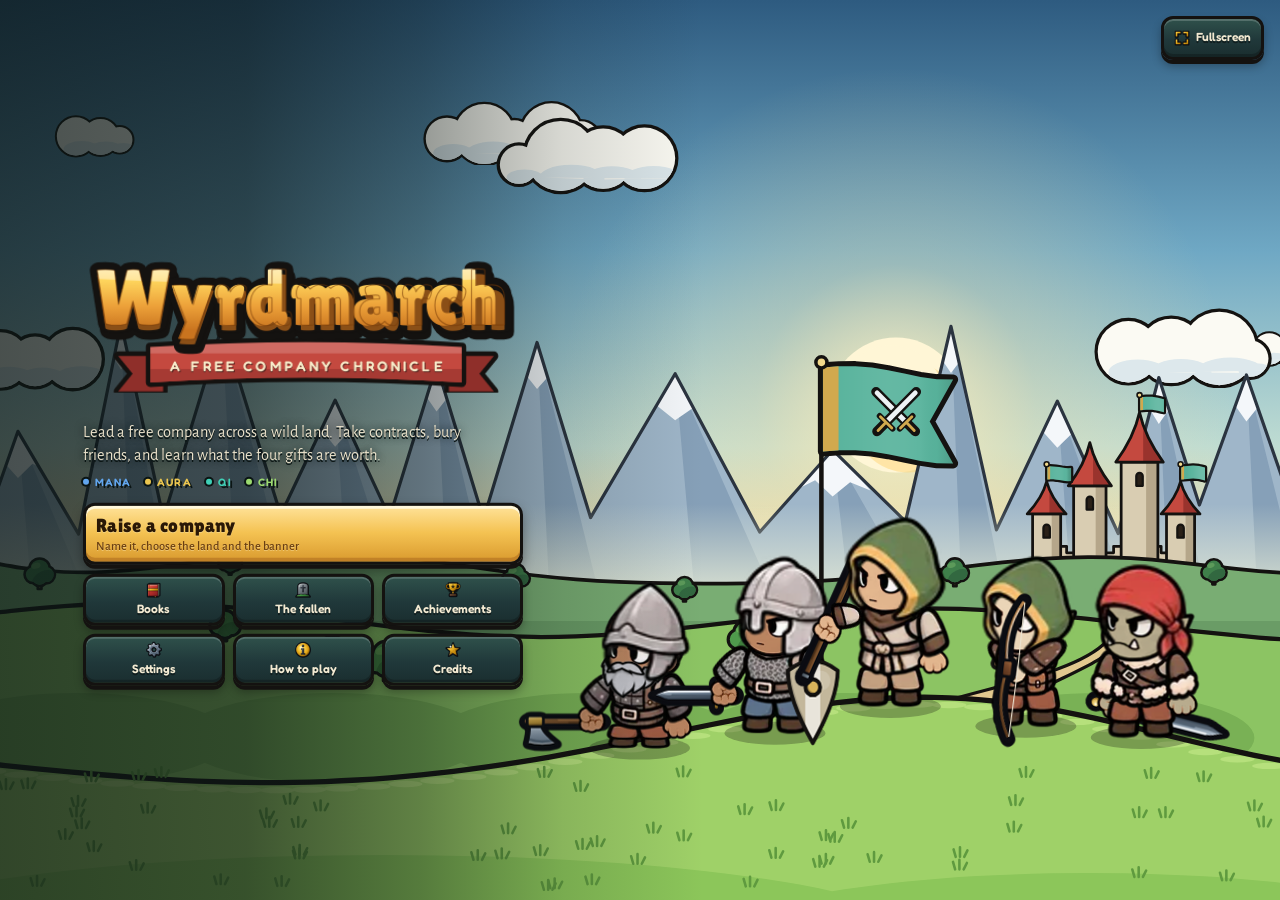
==== index.html @ c348606c "Facing: a unit that struck nobody squares up to the nearest foe at the end of its turn; difficulty r" ====
<!DOCTYPE html>
<html lang="en">
<head>
<meta charset="utf-8">
<meta name="viewport" content="width=device-width, initial-scale=1, minimum-scale=1, maximum-scale=1, viewport-fit=cover, user-scalable=no">
<title>Wyrdmarch</title>
<link rel="icon" type="image/png" sizes="16x16" href="[data-uri]">
<link rel="icon" type="image/png" sizes="32x32" href="[data-uri]">
<link rel="apple-touch-icon" type="image/png" sizes="180x180" href="[data-uri]">
<style>
@font-face{font-family:'Lilita One';font-style:normal;font-weight:100 900;font-display:swap;size-adjust:80%;src:url([data-uri]) format('woff2')}
@font-face{font-family:'Fredoka';font-style:normal;font-weight:100 900;font-display:swap;size-adjust:82%;src:url([data-uri]) format('woff2')}
@font-face{font-family:'Alegreya Sans';font-style:normal;font-weight:400;font-display:swap;src:url([data-uri]) format('woff2')}
@font-face{font-family:'Alegreya Sans';font-style:normal;font-weight:500;font-display:swap;src:url([data-uri]) format('woff2')}
@font-face{font-family:'Alegreya Sans';font-style:normal;font-weight:600 900;font-display:swap;src:url([data-uri]) format('woff2')}
:root{--pine:#101d1c;--panel:#182a28;--panel2:#20363330;--raise:#213a36;--line:#35554f;--vellum:#e9e0c9;--dim:#9fb0a4;--verd:#58b39c;--brass:#d1a94e;--madder:#c4493f;--mana:#62a6ee;--aura:#ecc64f;--qi:#3fd0b6;--chi:#9bd96f;--ink:#0b1514;--steel:#b8c2cc;--hair:#d1a94e66;--brass-d:#8a6a2a;--brass-l:#f3d98b;--pxfont:'Fredoka','Alegreya Sans',system-ui,sans-serif;--dispfont:'Lilita One','Fredoka','Alegreya Sans',system-ui,sans-serif;--sat:env(safe-area-inset-top,0px);--sar:env(safe-area-inset-right,0px);--sab:env(safe-area-inset-bottom,0px);--sal:env(safe-area-inset-left,0px);--railw:clamp(160px,23vw,236px);--wrw:80px;color-scheme:dark}*{box-sizing:border-box}html,body{font-synthesis:none;height:100%;margin:0;background:var(--pine);color:var(--vellum);font-family:'Alegreya Sans',system-ui,-apple-system,Segoe UI,sans-serif;font-size:16px;overflow:hidden;touch-action:none;-webkit-user-select:none;user-select:none;-webkit-tap-highlight-color:transparent;-webkit-touch-callout:none;-webkit-text-size-adjust:100%;text-size-adjust:100%}#app{position:fixed;inset:0;overflow:hidden}#cv{position:absolute;inset:0;width:100%;height:100%;display:block}#safeProbe{position:fixed;left:0;top:0;width:0;height:0;visibility:hidden;pointer-events:none;padding:var(--sat) var(--sar) var(--sab) var(--sal)}.hidden{display:none!important}.ic{width:20px;height:20px;flex:none;display:block}.pxi.s32{width:32px;height:32px}.pxi.s48{width:48px;height:48px}.pxi{display:inline-block;flex:none;width:16px;height:16px;vertical-align:middle;background:center/100% 100% no-repeat;image-rendering:crisp-edges;image-rendering:pixelated;font-style:normal}h1,h2,h3,.pxh{font-family:var(--dispfont);font-weight:700;margin:0;letter-spacing:.01em}h1{font-size:3.4rem;line-height:1;color:var(--vellum)}h2{font-size:1.7rem;line-height:1.1}h3{font-size:1.2rem;color:var(--brass);margin-top:14px}.pxh{line-height:1.15;color:var(--vellum)}.pxn{font-family:var(--pxfont);font-weight:600;font-variant-numeric:tabular-nums lining-nums;font-feature-settings:"tnum" 1;letter-spacing:.02em}p{margin:6px 0;line-height:1.4}.dim{color:var(--dim)}.coin{color:var(--brass)}.bad{color:#ef8a78}.good{color:var(--chi)}button{font:inherit;font-family:var(--pxfont);font-weight:600;color:var(--vellum);cursor:pointer;touch-action:manipulation;border-radius:0;margin:0}button:not(.pxb){background:var(--raise);border:2px solid var(--ink);padding:8px 13px;min-height:44px;box-shadow:inset 2px 2px 0 #35554f,inset -2px -2px 0 #101d1c}@media (hover:hover){button:hover:not(:disabled){filter:brightness(1.12)}}button:not(.pxb):active:not(:disabled){transform:translateY(2px);box-shadow:inset 2px 2px 0 #101d1c,inset -2px -2px 0 #213a36}button:focus-visible,.pxb:focus-visible,.pick:focus-visible{outline:2px solid #fff4c8;outline-offset:2px}button:disabled{cursor:default}button:not(.pxb):disabled{background:var(--panel);color:#7d8f86;box-shadow:inset 0 0 0 2px #213a36}button.pri:not(.pxb){background-color:var(--verd);color:#07201b;box-shadow:inset 2px 2px 0 #9fe0cd,inset -2px -2px 0 #2c6a5d}button.warn:not(.pxb){background-color:#5a1f1c;color:#ef8a78;box-shadow:inset 2px 2px 0 #c4493f,inset -2px -2px 0 #3a1412}button.sm:not(.pxb){min-height:34px;padding:4px 10px;font-size:.9rem}button.ghost:not(.pxb){background:#0b1514;color:var(--vellum);box-shadow:inset 0 0 0 2px #35554f}.pxf{border:6px double #b08a3a;background-color:var(--panel);background-clip:padding-box;border-image:var(--pxf) 18 fill/1 stretch;image-rendering:pixelated;color:var(--vellum)}.pxf.inset{border:4px solid #0b1514;background-color:var(--pine);border-image:var(--pxf-inset) 12 fill/1 stretch}.pxf.gold{border:8px double var(--brass);background-color:var(--raise);border-image:var(--pxf-gold) 24 fill/1 stretch}.pxtip{display:inline-block;border:6px solid #0b1514;outline:0;background-color:#0b1514;background-clip:padding-box;border-image:var(--pxtip) 18 fill/1 stretch;image-rendering:pixelated;padding:1px 5px;max-width:260px;font-size:.86rem;line-height:1.25;color:var(--vellum);box-shadow:4px 4px 0 #00000080;pointer-events:none}.pxtag,.chip{display:inline-flex;align-items:center;gap:4px;border:4px solid #35554f;background-color:var(--pine);background-clip:padding-box;border-image:var(--pxtag) 12 fill/1 stretch;image-rendering:pixelated;padding:0 4px;margin:2px 3px 0 0;font-family:var(--pxfont);font-size:.8rem;font-weight:600;line-height:1.15;color:var(--vellum);white-space:nowrap;vertical-align:middle}.pxtag.gold{border-color:var(--brass);background-color:#3a2c12;border-image-source:var(--pxtag-gold);color:#f3d98b}.pxtag.good{border-color:var(--verd);background-color:#182a28;border-image-source:var(--pxtag-good);color:#9fe0cd}.pxtag.bad{border-color:var(--madder);background-color:#5a1f1c;border-image-source:var(--pxtag-bad);color:#ffd9d0}.st{font-family:var(--pxfont);font-size:.72rem;font-weight:600;line-height:1;padding:2px 5px;border:2px solid var(--sc);color:var(--sc);background:#0b1514}.pxbar,.bar{position:relative;height:12px;margin:4px 0;background:#101d1c;border:2px solid #0b1514;box-shadow:inset 0 2px 0 #060d0c;overflow:hidden}.bar{height:8px}.pxbar>i,.bar>i{display:block;height:100%;background:var(--mc,var(--madder));box-shadow:inset 0 2px 0 #ffffff59,inset 0 -2px 0 #00000059}.pxbar::after,.bar::after{content:"";position:absolute;inset:0;pointer-events:none;background:var(--pxbar-seg) 0 0/8px 100% repeat-x;image-rendering:pixelated}.pxb,#sheetBody button,#titleBox button,#title .tcorner button,#rotate button,#wbar button{-webkit-appearance:none;appearance:none;display:inline-flex;align-items:center;justify-content:center;gap:6px;min-height:44px;padding:2px 10px;margin:0;font-family:var(--pxfont);font-weight:600;line-height:1.1;text-align:center;text-decoration:none;cursor:pointer;touch-action:manipulation;-webkit-user-select:none;user-select:none}.pxb,#pn button.pxb,#sheetBody button,#titleBox button,#title .tcorner button,#rotate button,#wbar button{border-style:solid;border-width:4px 4px 6px;border-color:#213a36;border-radius:0;background-color:#213a36;background-clip:padding-box;background-image:none;color:var(--vellum);box-shadow:none;text-shadow:none;transform:none;border-image:var(--pxb) 12 12 18 12 fill/1 stretch;image-rendering:pixelated}.pxb:active:not(:disabled),#pn button.pxb:active:not(:disabled),#sheetBody button:active:not(:disabled),#titleBox button:active:not(:disabled),#title .tcorner button:active:not(:disabled),#rotate button:active:not(:disabled),#wbar button:active:not(:disabled){border-width:6px 4px 4px;border-image-slice:18 12 12 12 fill;border-image-source:var(--pxb-down);transform:none;box-shadow:none}.pxb.pri,#pn button.pxb.pri,#sheetBody button.pri,#titleBox button.pri,#title .tcorner button.pri,#rotate button.pri,#wbar button.pri{background-color:#58b39c;color:#07201b;border-color:#58b39c;border-image-source:var(--pxb-pri)}.pxb.pri:active:not(:disabled),#pn button.pxb.pri:active:not(:disabled),#sheetBody button.pri:active:not(:disabled),#titleBox button.pri:active:not(:disabled),#title .tcorner button.pri:active:not(:disabled),#rotate button.pri:active:not(:disabled),#wbar button.pri:active:not(:disabled){border-image-source:var(--pxb-pri-down)}.pxb.warn,#pn button.pxb.warn,#sheetBody button.warn,#titleBox button.warn,#title .tcorner button.warn,#rotate button.warn,#wbar button.warn{background-color:#5a1f1c;color:#ef8a78;border-color:#5a1f1c;border-image-source:var(--pxb-warn)}.pxb.warn:active:not(:disabled),#pn button.pxb.warn:active:not(:disabled),#sheetBody button.warn:active:not(:disabled),#titleBox button.warn:active:not(:disabled),#title .tcorner button.warn:active:not(:disabled),#rotate button.warn:active:not(:disabled),#wbar button.warn:active:not(:disabled){border-image-source:var(--pxb-warn-down)}.pxb.on,#pn button.pxb.on,#sheetBody button.on,#titleBox button.on,#title .tcorner button.on,#rotate button.on,#wbar button.on{background-color:#d1a94e;color:#1b1608;border-color:#d1a94e;border-image-source:var(--pxb-on)}.pxb.on:active:not(:disabled),#pn button.pxb.on:active:not(:disabled),#sheetBody button.on:active:not(:disabled),#titleBox button.on:active:not(:disabled),#title .tcorner button.on:active:not(:disabled),#rotate button.on:active:not(:disabled),#wbar button.on:active:not(:disabled){border-image-source:var(--pxb-on-down)}.pxb:disabled,#pn button.pxb:disabled,#sheetBody button:disabled,#titleBox button:disabled,#title .tcorner button:disabled,#rotate button:disabled,#wbar button:disabled,.pxb[disabled],#pn button.pxb[disabled]{background-color:#182a28;border-color:#182a28;color:#7d8f86;cursor:default;opacity:1;filter:none;border-image-source:var(--pxb-dis)}.pxb.sm{min-height:34px;padding:0 8px;font-size:.88rem}.pxb.icon{width:44px;height:44px;min-height:0;padding:0;flex:none}.pxb.sm.icon{width:40px;height:40px}.pxb:disabled .pxi,.pxb[disabled] .pxi{opacity:.4}.rail{position:absolute;top:0;bottom:0;z-index:3;display:flex;flex-direction:column;background:var(--panel)}#wbar{right:0;border-left:2px solid var(--ink);box-shadow:inset 2px 0 0 var(--brass-d),inset 4px 0 0 #101d1c}#hud{position:absolute;z-index:3;top:0;left:0;right:calc(var(--wrw) + var(--sar));height:calc(38px + var(--sat));padding:var(--sat) 12px 4px calc(var(--sal) + 12px);display:flex;align-items:center;font-family:var(--pxfont);font-weight:600;font-size:1rem;font-variant-numeric:tabular-nums;background:var(--panel);border-bottom:2px solid var(--ink);box-shadow:inset 0 -2px 0 var(--brass-d),inset 0 -4px 0 #101d1c}#hud .stat{display:inline-flex;align-items:center;gap:6px;white-space:nowrap;padding:0 12px;border-left:2px solid #213a36;line-height:1;height:20px}#hud .stat:first-child{padding-left:0;border-left:none}#hud .stat.day{margin-left:auto;padding-right:0;border-left:none;color:var(--vellum)}#hud .stat.wx{margin-left:auto;padding:0 6px 0 0;gap:2px;border-left:none}#hud .stat.wx:empty{display:none}#hud .stat.wx:not(:empty)+.stat.day{margin-left:0}#hud .stat.wx:not(:empty)+.stat.day>.pxi{display:none}#hud .ic{width:18px;height:18px;color:var(--brass)}#wbar{width:calc(var(--wrw) + var(--sar));padding:calc(var(--sat) + 6px) calc(var(--sar) + 6px) calc(var(--sab) + 6px) 10px;gap:4px;justify-content:center}#wbar button{position:relative;flex:1 1 0;min-height:44px;max-height:68px;padding:0;flex-direction:column;gap:1px;font-size:.72rem;font-weight:500;letter-spacing:.01em}#wbar button .ic{width:22px;height:22px;color:var(--brass)}#wbar .pipdot{display:none;position:absolute;top:0;right:0;width:8px;height:8px;background:var(--madder);box-shadow:0 0 0 2px var(--ink)}#wbar button.has .pipdot{display:block}#wbar button.done .pipdot{background:var(--brass)}#wmap{position:absolute;z-index:3;left:calc(var(--sal) + 8px);bottom:calc(var(--sab) + 8px);width:140px;height:140px;border:6px double #b08a3a;background-color:#0b1514;background-clip:padding-box;border-image:var(--pxf) 18 fill/1 stretch;image-rendering:pixelated;box-shadow:4px 4px 0 #00000080}#mini{display:block;width:100%;height:100%;background:#0b1514;cursor:pointer;touch-action:none}@keyframes wy-pulse{0%,100%{opacity:.25}40%{opacity:1}}#bBot{position:absolute;left:0;right:0;height:0;pointer-events:none}#app.tall #wbar{justify-content:flex-end}#app.tall #hud{font-size:.9rem;padding-left:calc(var(--sal) + 10px);padding-right:8px}#app.tall #hud .stat{padding:0 8px;gap:4px}#app.tall #hud .stat:first-child{padding-left:0}#app.tall #hud .stat.day{padding-right:0}@media (max-height:400px){#wmap{width:112px;height:112px}#hud{height:calc(34px + var(--sat));font-size:.95rem}}@media (max-height:350px){#wbar button>span{display:none}}#sheet{position:absolute;inset:0;z-index:30;display:flex;align-items:center;justify-content:center;padding:calc(var(--sat) + 10px) calc(var(--sar) + 12px) calc(var(--sab) + 10px) calc(var(--sal) + 12px);background:#060d0cd9;touch-action:pan-y}#sheetBody{position:relative;width:100%;max-width:600px;max-height:100%;overflow-y:auto;overflow-x:hidden;overscroll-behavior:contain;-webkit-overflow-scrolling:touch;touch-action:pan-y;padding:10px 14px 12px;border:8px double var(--brass);background-color:var(--panel);background-clip:padding-box;border-image:var(--pxf-dlg) 24 fill/1 stretch;image-rendering:pixelated;box-shadow:6px 6px 0 #00000080;scrollbar-width:thin;scrollbar-color:var(--line) transparent}#sheetBody:focus{outline:0}#sheetBody::-webkit-scrollbar{width:6px}#sheetBody::-webkit-scrollbar-thumb{background:var(--line)}#sheetBody>h1:first-child,#sheetBody>h2:first-child,#sheetBody>.row.sp:first-child{padding-bottom:6px;margin-bottom:8px;border-bottom:2px solid #0b1514;box-shadow:0 2px 0 #213a36}#sheetBody>button:last-child,#sheetBody>.row:last-child{margin-top:12px}.row{display:flex;gap:8px;align-items:center;flex-wrap:wrap}.sp{justify-content:space-between}.card{position:relative;border:4px solid #0b1514;padding:6px 8px;margin:8px 0;background-color:var(--pine);background-clip:padding-box;border-image:var(--pxf-inset) 12 fill/1 stretch;image-rendering:pixelated}.card.lv::before{content:"";position:absolute;left:-4px;top:-2px;bottom:-2px;width:4px;background:var(--brass);box-shadow:inset -2px 0 0 var(--brass-d)}.tabs{display:flex;gap:2px;margin:12px 0 6px;border-bottom:2px solid var(--brass);box-shadow:0 2px 0 #0b1514}#sheetBody .tabs button,.tabs button,.tabs .pxb{border-style:solid;box-shadow:none;background-clip:padding-box;image-rendering:pixelated;flex:1;min-height:44px;padding:0 2px;font-size:.95rem;border-width:4px 4px 2px;border-color:#213a36;background-color:#213a36;color:var(--dim);border-image:var(--pxtab) 12 12 6 12 fill/1 stretch}#sheetBody .tabs button:active:not(:disabled),.tabs button:active:not(:disabled),.tabs .pxb:active:not(:disabled){transform:none;box-shadow:none;border-width:4px 4px 2px;border-image:var(--pxtab) 12 12 6 12 fill/1 stretch}#sheetBody .tabs button.on,.tabs button.on,.tabs .pxb.on{background-color:var(--brass);border-color:var(--brass);color:#1b1608;border-image-source:var(--pxtab-on)}.stats{display:grid;grid-template-columns:repeat(4,1fr);gap:4px;margin:8px 0;text-align:center}.stats div{background:#0b1514;border:2px solid #0b1514;box-shadow:inset 0 0 0 2px #213a36;padding:5px 2px 4px;font-size:.78rem;color:var(--dim)}.stats b{display:block;font-family:var(--pxfont);font-weight:600;font-size:1.15rem;line-height:1.1;color:var(--vellum)}.perk{display:flex;gap:8px;align-items:center;padding:6px 0;border-top:2px solid #213a36;font-size:.9rem}.perk .pn{flex:1}.perk.got{color:var(--vellum)}.perk.no{color:#7d8f86}.perk .pip{width:12px;height:12px;border:2px solid var(--line);background:#0b1514;flex:0 0 12px;margin:0 4px}.perk.got .pip{background:var(--brass);border-color:#fff4c8 var(--brass-d) var(--brass-d) #fff4c8}.pick{border-style:solid;border-width:4px 4px 6px;border-color:#213a36;padding:6px 8px;text-align:center;background-color:#213a36;background-clip:padding-box;border-image:var(--pxb) 12 12 18 12 fill/1 stretch;image-rendering:pixelated;cursor:pointer}.pick.on{background-color:var(--verd);border-color:var(--verd);color:#07201b;border-image-source:var(--pxb-pri)}.grid3{display:grid;grid-template-columns:repeat(3,1fr);gap:6px}@media (max-width:540px){.grid3{grid-template-columns:repeat(2,1fr)}#sheetBody{padding:8px 10px 10px}}.menu{display:grid;grid-template-columns:1fr 1fr;gap:6px;margin-top:10px}#sheetBody .menu .mi{display:flex;justify-content:flex-start;align-items:center;gap:10px;min-height:54px;padding:2px 8px;text-align:left}.menu .mi .ic{width:22px;height:22px;color:var(--brass)}.menu .mi.pri .ic{color:#07201b}.menu .mi.warn .ic{color:#ef8a78}.menu .mi b{display:block;line-height:1.15;font-weight:600}.menu .mi small{display:block;font-family:'Alegreya Sans',system-ui,sans-serif;font-size:.78rem;font-weight:500;line-height:1.2;color:var(--dim)}.menu .mi.pri small{color:#0c3a31}.menu .mi.warn small{color:#ef8a78}.menu .mi.pri,.menu .mi:last-child:nth-child(even){grid-column:1/-1}#toast{position:absolute;z-index:45;left:var(--tcx,50%);bottom:calc(var(--scb,0px) + 14px);transform:translate(-50%,6px);border:6px solid #0b1514;background-color:#0b1514;background-clip:padding-box;border-image:var(--pxtip) 18 fill/1 stretch;image-rendering:pixelated;padding:2px 10px;font-family:var(--pxfont);font-weight:600;font-size:.95rem;width:max-content;max-width:calc(var(--tcw,100vw) - 20px);text-align:center;opacity:0;transition:opacity .12s steps(3,end),transform .12s steps(3,end);pointer-events:none;box-shadow:4px 4px 0 #00000080}#toast.on{opacity:1;transform:translate(-50%,0)}#toast.top{bottom:auto;top:calc(var(--sat,0px) + 8px);left:50%}#title{position:absolute;inset:0;z-index:6;overflow:hidden;background:#0b1514}#titleArt{position:absolute;inset:0}#titleArt svg{display:block;width:100%;height:100%}#title::before{content:"";position:absolute;inset:0;z-index:1;pointer-events:none;background:#0b151480}#title::after{content:"";position:absolute;z-index:1;pointer-events:none;inset:calc(var(--sat) + 8px) calc(var(--sar) + 8px) calc(var(--sab) + 8px) calc(var(--sal) + 8px);border:2px solid var(--brass-d);box-shadow:inset 0 0 0 2px #0b1514,0 0 0 2px #0b1514}#titleBox{position:absolute;z-index:2;left:calc(var(--sal) + clamp(24px,6.500vw,104px));top:calc(50% + (var(--sat) - var(--sab))/2);transform:translateY(-50%);width:min(440px,calc(100% - var(--sal) - var(--sar) - 48px));animation:wy-title .32s steps(4,end) both}@keyframes wy-title{from{opacity:0;transform:translateY(calc(-50% + 8px))}to{opacity:1;transform:translateY(-50%)}}#titleBox .over{margin:0 0 4px;font-family:var(--pxfont);font-size:.78rem;font-weight:600;letter-spacing:.2em;text-transform:uppercase;color:var(--brass)}#titleBox h1{font-size:clamp(3.500rem,19vh,7rem);line-height:.92;color:#fff4c8;text-shadow:4px 4px 0 #0b1514,4px 0 0 #0b1514,0 4px 0 #0b1514,-2px 0 0 #0b1514,0 -2px 0 #0b1514;margin-left:-3px}#titleBox .rule{position:relative;height:2px;margin:14px 0 11px 5px;max-width:300px;background:var(--brass);box-shadow:0 2px 0 #0b1514}#titleBox .rule i{position:absolute;left:-5px;top:-3px;width:8px;height:8px;background:var(--brass-l);box-shadow:0 0 0 2px #0b1514}#titleBox .lede{margin:0;font-size:1.02rem;line-height:1.4;color:#e9e0c9;max-width:25em;text-shadow:2px 2px 0 #0b1514}#titleBox .gifts{display:flex;flex-wrap:wrap;gap:4px 14px;margin:9px 0 0;font-family:var(--pxfont);font-size:.82rem;font-weight:600;letter-spacing:.08em;text-transform:uppercase;text-shadow:2px 2px 0 #0b1514}#titleBox .gifts span{color:var(--gc);display:inline-flex;align-items:center;gap:6px}#titleBox .gifts span::before{content:"";width:6px;height:6px;background:var(--gc);box-shadow:0 0 0 2px #0b1514}#titleBox .tbtns{display:flex;gap:10px;margin-top:16px}#titleBox .big{flex:1 1 0;display:block;min-height:58px;padding:4px 12px;text-align:left}#titleBox .big b{display:block;font-family:var(--pxfont);font-size:1.3rem;font-weight:700;line-height:1.05;letter-spacing:.01em}#titleBox .big small{display:block;font-family:'Alegreya Sans',system-ui,sans-serif;font-size:.78rem;font-weight:500;line-height:1.2;color:var(--dim);white-space:nowrap}#titleBox .big.pri small{color:#0c3a31}#title .fsb{position:absolute;z-index:3;top:calc(var(--sat) + 16px);right:calc(var(--sar) + 16px);min-height:44px;gap:6px;padding:0 8px;font-size:.9rem}#title .fsb .ic{width:18px;height:18px;color:var(--brass)}@media (max-height:400px){#titleBox .lede{font-size:.95rem}#titleBox .tbtns{margin-top:12px}#titleBox .rule{margin:10px 0 8px 5px}}#app.tall #titleBox{left:50%;top:calc(var(--sat) + max(9%,72px));transform:translateX(-50%);width:min(440px,calc(100% - var(--sal) - var(--sar) - 44px));text-align:center;animation-name:wy-title-t}@keyframes wy-title-t{from{opacity:0;transform:translate(-50%,8px)}to{opacity:1;transform:translateX(-50%)}}#app.tall #titleBox h1{font-size:clamp(2.2rem,12.500vw,6rem);margin-left:0}#app.tall #titleBox .rule{margin-left:auto;margin-right:auto}#app.tall #titleBox .rule i{left:calc(50% - 4px)}#app.tall #titleBox .lede{margin:0 auto}#app.tall #titleBox .gifts{justify-content:center}#app.tall #titleBox .tbtns{flex-direction:column;margin-top:22px}#app.tall #titleBox .big{text-align:center}#rotate{position:absolute;inset:0;z-index:50;display:flex;flex-direction:column;align-items:center;justify-content:center;gap:6px;text-align:center;padding:calc(var(--sat) + 24px) calc(var(--sar) + 28px) calc(var(--sab) + 24px) calc(var(--sal) + 28px);background:var(--pine)}#rotate::after{content:"";position:absolute;pointer-events:none;inset:calc(var(--sat) + 10px) calc(var(--sar) + 10px) calc(var(--sab) + 10px) calc(var(--sal) + 10px);border:2px solid var(--brass-d);box-shadow:inset 0 0 0 2px #0b1514,0 0 0 2px #0b1514}#rotate .rotIc{display:block;width:120px;height:80px;margin-bottom:12px;border:2px solid var(--brass-d);background:var(--px-rotate) center/100% 100% no-repeat;image-rendering:pixelated;animation:wy-rot 1.4s steps(1,end) infinite}:root.px-ready #rotate .rotIc{border:0}@keyframes wy-rot{0%{transform:translateY(0)}50%{transform:translateY(-4px)}}#rotate h2{font-size:2rem}#rotate p{max-width:19em;color:var(--dim);margin:2px 0 18px}#rotate button{position:relative;z-index:1;min-height:44px;padding:0 12px;font-size:.95rem}#styleTest{position:absolute;inset:0;z-index:90;overflow:auto;touch-action:pan-y;-webkit-overflow-scrolling:touch;background:var(--panel);padding:calc(var(--sat) + 10px) calc(var(--sar) + 14px) calc(var(--sab) + 30px) calc(var(--sal) + 14px);-webkit-user-select:text;user-select:text}#styleTest .st-grid{display:flex;flex-wrap:wrap;gap:6px;margin:6px 0}#styleTest .st-ic{display:flex;align-items:flex-end;gap:6px;flex-wrap:wrap;width:124px;padding:6px;background:var(--pine);border:2px solid #0b1514}#styleTest .st-ic small{flex:1 0 100%;font-size:.72rem;color:var(--dim);line-height:1}#styleTest .st-fr{align-items:flex-start;gap:14px;margin:8px 0}#styleTest .st-col{display:flex;flex-direction:column;gap:6px;align-items:flex-start}#styleTest .st-col small,#styleTest .st-fr>small{color:var(--dim);font-size:.72rem}#styleTest .st-pal{display:flex;flex-wrap:wrap;gap:2px}#styleTest .st-sw{width:34px;height:34px;display:flex;align-items:flex-end;justify-content:flex-end;border:2px solid #0b1514}#styleTest .st-sw b{font:600 .7rem var(--pxfont);background:#0b1514;color:#e9e0c9;padding:0 2px}@media (prefers-reduced-motion: reduce){button,.pick,#toast,#sheetBody,#titleBox,.await .dots i,#rotate .rotIc{transition:none!important;animation:none!important}#toast{transform:translate(-50%,0)}}#hud .stat.co{gap:6px;padding-right:12px;max-width:clamp(40px,22vw,220px);color:#fff4c8;font-family:var(--pxfont);font-weight:600}#hud .stat.co:empty{display:none}#hud .stat.co b{min-width:0;overflow:hidden;text-overflow:ellipsis;white-space:nowrap;font-weight:600}#hud .stat.co .bnr{width:18px!important;height:24px!important;margin:-4px 0}#hud .stat.co+.stat{border-left:2px solid #213a36;padding-left:12px}@media (max-width:760px){#hud .stat.co b{display:none}#hud .stat.co{padding-right:8px}}.sr{position:absolute!important;width:1px;height:1px;overflow:hidden;clip:rect(0 0 0 0);white-space:nowrap}#hud button.hud-tap:not(.pxb){position:relative;min-height:0;height:30px;margin:0;padding:0 8px 0 12px;background:none;border:0;box-shadow:none;border-left:2px solid #213a36;color:inherit;font:inherit;font-weight:600;cursor:pointer;-webkit-tap-highlight-color:transparent}#hud button.hud-tap>span:not(.sr){border-bottom:2px dotted var(--brass-d);padding-bottom:1px;line-height:1}#hud button.hud-tap .hud-car{display:block;flex:none;width:6px;height:4px;margin-left:-1px;background:linear-gradient(var(--brass-d),var(--brass-d)) 0 0/6px 2px no-repeat,linear-gradient(var(--brass-d),var(--brass-d)) 2px 2px/2px 2px no-repeat}#hud button.hud-tap:hover>span:not(.sr),#hud button.hud-tap[aria-expanded="true"]>span:not(.sr){border-bottom-color:var(--brass-l);color:#fff4c8}#hud button.hud-tap:hover .hud-car,#hud button.hud-tap[aria-expanded="true"] .hud-car{background:linear-gradient(var(--brass-l),var(--brass-l)) 0 0/6px 2px no-repeat,linear-gradient(var(--brass-l),var(--brass-l)) 2px 2px/2px 2px no-repeat}#hud button.hud-tap[aria-expanded="true"]{background:#213a36;box-shadow:inset 0 -2px 0 var(--brass)}#hud button.hud-tap:active:not(:disabled){transform:translateY(1px);box-shadow:none}#hud button.hud-tap:focus-visible{outline:2px solid #fff4c8;outline-offset:-2px}#hud .stat.co+.hud-tap{padding-left:12px}#app.tall #hud button.hud-tap{padding:0 6px 0 8px;gap:4px}#costPop{position:absolute;z-index:6;display:flex;flex-direction:column;width:min(340px,calc(100vw - 12px - var(--sal) - var(--sar)));padding:6px 8px 8px;font-size:.92rem;line-height:1.2;box-shadow:4px 4px 0 #0b1514a6;overflow:hidden}#costPop[hidden]{display:none}#costPop .cp-hd{display:flex;align-items:flex-start;gap:6px;margin-bottom:5px}#costPop .cp-ti{flex:1 1 auto;min-width:0;display:flex;flex-direction:column}#costPop .cp-ti b{font-family:var(--pxfont);font-size:1.25rem;font-weight:600;color:var(--brass-l);line-height:1}#costPop .cp-ti small{color:var(--dim);font-size:.8rem}#costPop button.cp-x:not(.pxb){flex:none;width:32px;height:32px;min-height:32px;padding:0;display:flex;align-items:center;justify-content:center;margin:-2px -2px 0 0}#costPop .cp-main{display:flex;flex-direction:column;min-height:0;flex:1 1 auto}#costPop .cp-side{display:flex;flex-direction:column;flex:none}#costPop .cp-sum{display:grid;grid-template-columns:1fr 1fr;gap:5px;margin-bottom:6px}#costPop .cp-t{display:grid;grid-template-columns:auto 1fr;grid-template-rows:auto auto;column-gap:5px;row-gap:3px;align-items:center;padding:5px 6px;background:#101d1c;box-shadow:inset 0 0 0 2px #213a36}#costPop .cp-t.on{background:#213a36;box-shadow:inset 0 0 0 2px var(--brass)}#costPop .cp-t>span{display:flex;flex-direction:column;min-width:0}#costPop .cp-t b{font-family:var(--pxfont);font-weight:600;font-size:1.15rem;line-height:1;color:var(--vellum);font-variant-numeric:tabular-nums}#costPop .cp-t small{font-size:.74rem;color:var(--dim);line-height:1.1}#costPop .cp-t .cp-d{grid-column:1 / -1;padding-top:3px;border-top:2px solid #182a28}#costPop .cp-t .cp-d b{font-size:1rem;color:#9fe0cd}#costPop .cp-t.warn .cp-d b{color:#ef8a78}#costPop .cp-tb{display:flex;flex-direction:column;min-height:0;flex:1 1 auto;background:#101d1c;box-shadow:inset 0 0 0 2px #213a36;padding:2px}#costPop .cp-rows{overflow-y:auto;min-height:40px;overscroll-behavior:contain;scrollbar-width:thin;scrollbar-color:var(--line) transparent;touch-action:pan-y}#costPop .cp-r{display:grid;grid-template-columns:1fr 44px 36px;align-items:center;gap:4px;padding:3px 6px;border-bottom:2px solid #182a28}#costPop .cp-h{padding:2px 6px;color:var(--dim);font-size:.78rem;border-bottom:2px solid #213a36}#costPop .cp-h .cp-v{display:flex;justify-content:flex-end}#costPop .cp-n{display:flex;flex-direction:column;min-width:0}#costPop .cp-n b{font-weight:700;white-space:nowrap;overflow:hidden;text-overflow:ellipsis}#costPop .cp-n small{color:var(--dim);font-size:.76rem;white-space:nowrap;overflow:hidden;text-overflow:ellipsis}#costPop .cp-v{text-align:right;font-family:var(--pxfont);font-weight:600;font-size:1.05rem;font-variant-numeric:tabular-nums}#costPop .cp-v.c{color:var(--brass-l)}#costPop .cp-v.f{color:var(--vellum)}#costPop .cp-tot{border-bottom:0;border-top:2px solid #35554f;background:#182a28}#costPop .cp-w{display:flex;gap:6px;align-items:flex-start;margin:6px 0 0;padding:4px 6px;background:#2a1614;box-shadow:inset 3px 0 0 var(--madder);color:#ef8a78;font-size:.82rem}#costPop .cp-w .pxi{margin-top:1px}#costPop .cp-note{margin:5px 0 0;color:var(--dim);font-size:.76rem;line-height:1.25}@media (max-height:500px) and (min-width:600px){#costPop{width:min(540px,calc(100vw - var(--wrw) - var(--sal) - var(--sar) - 16px))}#costPop .cp-main{display:grid;grid-template-columns:minmax(170px,40%) minmax(0,1fr);gap:6px}#costPop .cp-sum{grid-template-columns:1fr;margin:0}#costPop .cp-side{gap:0;overflow-y:auto;min-height:0}#costPop .cp-side .cp-w{margin-top:5px}}@media (max-height:400px){#costPop{font-size:.86rem;padding:4px 6px 6px}#costPop .cp-r{padding:2px 6px}#costPop .cp-t{padding:4px 6px}#costPop .cp-nl{display:none}}#hud button.hud-tap[hidden]{display:none}#hud button.hud-tap.rn,#hud button.hud-tap.am{gap:4px}#hud .hud-tap.rn .rn-n,#hud .hud-tap.am .am-n{max-width:9ch;overflow:hidden;text-overflow:ellipsis;white-space:nowrap}#hud .hud-tap .rn-bar{display:block;width:26px;height:6px;border:2px solid #0b1514;background:#213a36;border-bottom:2px solid #0b1514!important;padding:0!important}#hud .hud-tap .rn-bar i,#costPop .rn-bar i{display:block;height:100%;background:var(--brass);box-shadow:inset 0 -1px 0 #8a6a2a}#hud .hud-tap.am .am-p{color:#9fe0cd;font-size:.86em;border-bottom:0!important}#hud .hud-tap.am.none .am-n{color:var(--dim)}#hud .hud-tap.rn.t5 .rn-n,#hud .hud-tap.rn.t6 .rn-n{color:#f3d98b}@media (max-width:1060px){#hud .hud-tap.am .am-n{display:none}}@media (max-width:760px){#hud .hud-tap.rn .rn-bar{width:18px}}@media (max-width:960px){#hud .hud-tap.rn .rn-n{display:none}}#app.tall #hud .hud-tap.rn .rn-n,#app.tall #hud .hud-tap.am .am-n{display:none}#costPop .rn-big{flex:none;line-height:0}#costPop .rn-pop{display:flex;flex-direction:column;gap:6px;overflow:auto;min-height:0}#costPop .rn-d{margin:0;color:var(--vellum);font-size:.86rem;font-style:italic}#costPop .rn-prog{display:flex;flex-direction:column;gap:3px}#costPop .rn-bar{display:block;height:10px;border:2px solid #0b1514;background:#213a36}#costPop .rn-prog small{color:var(--dim);font-size:.8rem}#costPop .rn-prog b{color:var(--brass-l)}#costPop .rn-sec{display:flex;align-items:center;gap:6px;color:var(--brass-l);font-size:.9rem}#costPop .rn-ul{margin:0;padding:0 0 0 18px;color:#9fe0cd;font-size:.84rem;line-height:1.3}#costPop .rn-now{font-size:.78rem;color:var(--dim);border-top:2px solid #182a28;padding-top:4px}#costPop .rn-act{display:flex;gap:6px;flex-wrap:wrap}#costPop .rn-act button{flex:1 1 0;min-width:0;display:flex;align-items:center;gap:4px;font-size:.8rem;min-height:34px}#costPop .rn-act button span{overflow:hidden;text-overflow:ellipsis;white-space:nowrap}@media (max-width:600px){#hud .hud-tap.rn .rn-bar{display:none}}#hud{min-width:0}#hud>*{flex-shrink:0}#hud.f1 .stat.co b,#hud.f1 .hud-tap.rn .rn-n,#hud.f1 .hud-tap.am .am-n{display:none}#hud.f1 .stat.co{padding-right:8px}#hud.f2 .hw{display:none}#hud.f3 .hud-tap .rn-bar,#hud.f3 .hud-tap.am .am-p{display:none}#hud.f3 .stat.wx .pxi+.pxi{display:none}#app #hud.f4{font-size:.86rem;padding-left:calc(var(--sal) + 6px);padding-right:6px}#app #hud.f4 .stat{padding:0 5px;gap:3px}#app #hud.f4 button.hud-tap:not(.pxb){padding:0 3px 0 5px;gap:3px}#app #hud.f4 .stat:first-child{padding-left:0}#hud.f5 .stat.co,#hud.f5 .stat.wx{display:none}#hud.f5 .stat.day{margin-left:auto}#hud.f5{overflow:hidden}@media (max-width:600px){#app #hud .stat{padding:0 6px}#app #hud button.hud-tap:not(.pxb){padding:0 4px 0 6px}#app #hud button.hud-tap.rn:not(.pxb){padding:0 4px}}
#sheetBody.brw{max-width:880px}.aar{margin:8px 0 6px}.aar-h{display:flex;align-items:baseline;flex-wrap:wrap;gap:2px 10px;margin:0 0 4px;font-family:var(--pxfont);font-weight:600;color:var(--brass-l)}.aar-h small{font-family:'Alegreya Sans',system-ui,sans-serif;font-weight:400;color:var(--dim);font-size:.86rem}.aar-g{display:grid;grid-template-columns:repeat(auto-fill,minmax(244px,1fr));gap:4px 6px}.aar-c{position:relative;display:flex;align-items:flex-start;gap:6px;min-width:0;padding:3px 6px 4px 3px;border:2px solid #0b1514;background:#101d1c;box-shadow:inset 2px 2px 0 #182a28}.aar-c .ptr{flex:none;box-shadow:0 0 0 2px #0b1514;margin:2px}.aar-c .pxi,.aar-c .pn-i{display:inline-block;flex:none;background-repeat:no-repeat;background-size:100% 100%;image-rendering:pixelated;vertical-align:-3px}.aar-b{flex:1 1 auto;min-width:0;display:flex;flex-direction:column;gap:1px;line-height:1.15}.aar-b .br-nm b{overflow:hidden;text-overflow:ellipsis;white-space:nowrap;max-width:100%}.aar-c.mvp{border-color:#8a6a2a;box-shadow:inset 2px 2px 0 #3a2c12,0 0 0 1px #d1a94e66}.br-nm em.mvp{background:#d1a94e;color:#1b1608}.aar-c.dead{background:#1c1211}.aar-c.dead .ptr{filter:grayscale(1) brightness(.6)}.aar-c.dead .br-nm b{color:#bfa9a2}.aar-c.down{background:#171615}.aar-st{display:flex;flex-wrap:wrap;gap:0 9px;font-size:.86rem;color:var(--dim);font-variant-numeric:tabular-nums}.aar-st>span{display:inline-flex;align-items:center;gap:3px;white-space:nowrap}.aar-st b{color:var(--vellum);font-family:var(--pxfont);font-weight:600;font-size:.95rem}.aar-st small{color:#c8d0d8;font-size:.8rem}.aar-st i.w{font-style:normal}.aar-st .tk{color:#ef8a78}.aar-st .tk.no{color:var(--dim)}.aar-lv{color:var(--dim);font-family:var(--pxfont);font-size:.8rem}.br-nm em.mvp{display:inline-flex;align-items:center;gap:2px}.br-nm em.mvp .pxi,.br-nm em.mvp .pn-i{width:12px;height:12px}.aar-xp{display:flex;flex-wrap:wrap;align-items:center;gap:1px 6px;min-width:0}.aar-xpn{display:inline-flex;align-items:center;gap:3px;flex:none;font-family:var(--pxfont);font-size:.9rem;white-space:nowrap}.aar-xpn b{color:var(--brass-l);font-weight:600}.aar-bon{font-style:normal;color:var(--chi);font-weight:600}.aar-xpn em{font-style:normal;margin-left:3px;padding:0 5px 1px;border:2px solid #0b1514;font-size:.7rem;line-height:1.3;letter-spacing:.03em;text-transform:uppercase;background:#9bd96f;color:#0b1514}.aar-bar{position:relative;flex:1 1 48px;min-width:48px;height:8px;border:2px solid #0b1514;background:#213a36;overflow:hidden}.aar-bar i{position:absolute;top:0;bottom:0;left:0;display:block}.aar-bar i.was{background:#8a6a2a;box-shadow:inset 0 -2px 0 #5a4418}.aar-bar i.now{background:var(--brass);box-shadow:inset 0 -2px 0 #8a6a2a;animation:aarFill .7s ease-out both}.aar-xp.up .aar-bar i.now{background:var(--chi);box-shadow:inset 0 -2px 0 #4d7a32}.aar-xp.none{color:#bfa9a2;font-size:.82rem}@keyframes aarFill{from{clip-path:inset(0 100% 0 0)}to{clip-path:inset(0 0 0 0)}}.aar-inj{display:flex;align-items:center;gap:0 4px;font-size:.84rem;white-space:nowrap;overflow:hidden;text-overflow:ellipsis}.aar-inj small{color:#ef8a78;font-size:.8rem}.aar-c .br-tier{font-size:.8em;max-width:100%;align-self:flex-start}.aar-c .br-bits{font-size:.8rem}@media (max-height:440px){.aar-g{grid-template-columns:repeat(auto-fill,minmax(178px,1fr));gap:3px 4px}.aar-c{padding:2px 4px 3px 2px;gap:4px}.aar-st{gap:0 7px;font-size:.8rem}.aar-st b{font-size:.88rem}.aar-xpn{font-size:.84rem}.aar-st i.w{display:none}.br-nm em.mvp .pxi,.br-nm em.mvp .pn-i{display:none}}@media (max-width:520px){.aar-g{grid-template-columns:minmax(0,1fr)}}@media (prefers-reduced-motion:reduce){.aar-bar i.now{animation:none}}
.ach-note{position:absolute;z-index:60;left:50%;top:calc(var(--sat,0px) + 10px);display:flex;align-items:center;gap:10px;max-width:min(92vw,440px);padding:8px 14px 8px 10px;background:#101d1c;border:2px solid #0b1514;box-shadow:inset 0 0 0 2px #d1a94e,0 0 0 2px #0b1514,4px 4px 0 #0b151499;color:var(--vellum,#e9e0c9);transform:translate(-50%,-140%);opacity:0;transition:transform .28s ease-out,opacity .28s;pointer-events:none;cursor:pointer}.ach-note.on{transform:translate(-50%,0);opacity:1;pointer-events:auto}.ach-note>.pxi,.ach-note>.pn-i{width:32px;height:32px;flex:none}.ach-note span{display:flex;flex-direction:column;min-width:0}.ach-note small{font:600 .72rem var(--pxfont);letter-spacing:.14em;text-transform:uppercase;color:#d1a94e;line-height:1}.ach-note b{font-family:var(--pxfont);font-size:1.2rem;line-height:1.05;color:#fff4c8}.ach-note i{font-style:normal;font-size:.8rem;line-height:1.2;color:var(--dim,#9aa)}.ach-note em{display:flex;align-items:center;gap:4px;font-style:normal;font-size:.82rem;font-weight:700;color:#9fe0cd;line-height:1.2}.ach-note em .pxi,.ach-note em .pn-i{width:16px;height:16px;flex:none}@media (prefers-reduced-motion:reduce){.ach-note{transition:none}}#sheetBody.ach{max-width:860px}.ach-hd{display:flex;align-items:center;gap:10px;margin:2px 0 6px;padding:8px 10px;background:#101d1c;box-shadow:inset 0 0 0 2px #35554f}.ach-hd>.pxi,.ach-hd>.pn-i{width:32px;height:32px;flex:none}.ach-hd>div{flex:1;min-width:0}.ach-hd b{font-family:var(--pxfont);font-size:1.25rem;color:#fff4c8}.ach-hd small{display:block;margin-top:3px;font-size:.8rem;color:var(--dim);line-height:1.25}.ach-h{margin:10px 0 4px;font:600 .85rem var(--pxfont);letter-spacing:.12em;text-transform:uppercase;color:var(--brass,#d1a94e)}.ach-g{display:grid;grid-template-columns:repeat(auto-fill,minmax(230px,1fr));gap:5px}.ach-c{display:flex;gap:8px;align-items:flex-start;padding:6px 8px;background:#0e1918;box-shadow:inset 0 0 0 2px #182a28;color:var(--dim)}.ach-c>.pxi,.ach-c>.pn-i{width:32px;height:32px;flex:none;filter:grayscale(1) brightness(.6);opacity:.75}.ach-c>div{flex:1;min-width:0}.ach-c b{display:block;font-family:var(--pxfont);font-size:1.02rem;line-height:1.05;color:#b9ad8f}.ach-c p{margin:2px 0 0;font-size:.78rem;line-height:1.25}.ach-c.on{background:#1a2a1f;box-shadow:inset 0 0 0 2px #d1a94e;color:var(--vellum,#e9e0c9)}.ach-c.on>.pxi,.ach-c.on>.pn-i{filter:none;opacity:1}.ach-c.on b{color:#fff4c8}.ach-pr{display:block;height:6px;margin:5px 0 1px;background:#0b1514;box-shadow:inset 0 0 0 1px #35554f}.ach-pr i{display:block;height:100%;background:#58b39c}.ach-pr.big{height:8px;margin:4px 0 0}.ach-pr.big i{background:#d1a94e}.ach-pn{display:block;font-size:.72rem;color:var(--dim)}.ach-un{display:flex;align-items:center;gap:4px;margin-top:4px;font-size:.76rem;font-weight:700;color:#9fe0cd;line-height:1.15}.ach-un .pxi,.ach-un .pn-i{width:16px;height:16px;flex:none}.ach-c:not(.on) .ach-un{color:#7d8f86}.ach-when{display:block;margin-top:3px;font-size:.72rem;color:#d1a94e}#sheetBody .ncs-or.ncs-lock{background:#0e1918;box-shadow:inset 0 0 0 2px #182a28;color:#7d8f86}#sheetBody .ncs-or.ncs-lock>.pxi,#sheetBody .ncs-or.ncs-lock>.pn-i{filter:grayscale(1) brightness(.55);opacity:.7}#sheetBody .ncs-or.ncs-lock b{color:#7d8f86}.ncs-unl{display:flex;align-items:center;justify-content:center;gap:3px;font-size:.66rem;line-height:1.05;color:#b9ad8f;text-align:center}.ncs-unl .pxi,.ncs-unl .pn-i{width:16px;height:16px;flex:none}
.ncs-dvs{display:grid;grid-template-columns:repeat(auto-fill,minmax(46px,1fr));gap:4px}#sheetBody .ncs-dv{min-height:54px;padding:2px 0}.ncs-dv .bnr{width:30px;height:40px;filter:drop-shadow(2px 2px 0 #0b151499)}.ncs-shs{grid-template-columns:repeat(4,minmax(46px,72px))}@media (max-height:440px){#sheetBody .ncs-dv{min-height:48px}.ncs-dv .bnr{width:27px;height:36px}}
#bTop,#bLeft,#bRight{position:absolute;z-index:3;pointer-events:none}#bTop>*,#bLeft>*,#bRight>*{pointer-events:auto}#bTop .pxi,#bLeft .pxi,#bRight .pxi,#fcw .pxi{flex:none;image-rendering:pixelated}#bTop button,#bLeft button,#bRight button{min-height:0;padding:0;border-radius:0;transition:none}.pfb{display:flex;align-items:center;justify-content:center;font-family:'Fredoka',monospace;font-size:.8rem;font-weight:700;line-height:1;color:#e9e0c9;background:#5a1f1c}.pfb.s0{background:#2c6a5d}#bLeft{top:calc(var(--sat) + 6px);left:calc(var(--sal) + 6px);width:max-content;max-width:min(52vw,272px);display:flex;flex-direction:column;align-items:flex-start}#uinfo{display:flex;align-items:center;gap:7px;max-width:100%;padding:6px 9px 6px 6px;cursor:pointer}.uport{flex:none;width:36px;height:36px;border:2px solid #c4493f;background:#0b1514;overflow:hidden;line-height:0}.uport.s0{border-color:#58b39c}.uport>*,.fcp>*,.oc>:first-child{display:block;image-rendering:pixelated}.ubody{min-width:0;display:flex;flex-direction:column;gap:3px}.uname{display:flex;align-items:center;gap:5px;min-width:0;line-height:1;height:16px}.uname b{font-family:'Fredoka',serif;font-size:1.02rem;font-weight:600;white-space:nowrap;overflow:hidden;text-overflow:ellipsis}.uname small{flex:none;padding:2px 4px;color:#0b1514;background:#d1a94e;box-shadow:inset -1px -1px 0 #8a6a2a;font-family:'Fredoka',serif;font-size:.72rem;font-weight:700;line-height:1}.sd{flex:none;display:inline-flex;align-items:center;gap:1px;height:16px;font-family:'Fredoka',serif;font-size:.72rem;font-weight:700;line-height:1;color:var(--sc)}.sd .ic{width:14px;height:14px}.sd b{font-weight:700}.ustats{display:flex;gap:6px;line-height:1}.umor{flex:none;display:inline-flex;align-items:center;gap:1px;height:16px;font-family:'Fredoka',serif;font-size:.78rem;font-weight:700;line-height:1;color:var(--sc)}.umor.m0,.umor.m1{animation:hud-blink 1s steps(1,end) infinite}.sd.gd b{color:#9bd96f}.si.arm.hd{color:#f3d98b}.si.arm.out b{color:#ef8a78}.si.arm.out .pxi{opacity:.5}.si{display:inline-flex;align-items:center;gap:2px;font-family:'Fredoka',serif;font-size:.9rem;font-weight:600;font-variant-numeric:tabular-nums}.si .ic{width:14px;height:14px}.si b{color:#e9e0c9;font-weight:600}.si.hp{color:#ef8a78}.si.arm{color:#c8d0d8}.si.fat{color:#a98455}.urow{display:flex;align-items:center;gap:7px;height:16px;line-height:1}.pips{display:flex;gap:2px;height:6px;margin-right:auto}.pips i{width:6px;height:6px;background:#0b1514;box-shadow:inset 0 0 0 1px #8a6a2a}.pips i.on{background:#d1a94e;box-shadow:inset 1px 1px 0 #f3d98b,inset -1px -1px 0 #8a6a2a}.pips i.on.x{background:#fff4c8;box-shadow:inset -1px -1px 0 #d1a94e}#blog{position:relative;box-sizing:border-box;margin:4px 0 0;width:fit-content;max-width:240px;min-height:24px;white-space:nowrap;overflow:hidden;text-overflow:ellipsis;padding:4px 24px 4px 8px;font-size:.8rem;line-height:16px;color:#e9e0c9;cursor:pointer;background:#0b1514d9;border-left:2px solid #8a6a2a;display:-webkit-box;-webkit-line-clamp:2;-webkit-box-orient:vertical;overflow:hidden}#blog:empty{display:none}#blog::after{content:"";position:absolute;right:11px;top:11px;width:2px;height:2px;background:#d1a94e;box-shadow:-4px -4px 0 #d1a94e,-2px -2px 0 #d1a94e,2px -2px 0 #d1a94e,4px -4px 0 #d1a94e}#blog.open::after{top:9px;box-shadow:-4px 4px 0 #d1a94e,-2px 2px 0 #d1a94e,2px 2px 0 #d1a94e,4px 4px 0 #d1a94e}#blog:focus-visible{outline:2px solid #d1a94e;outline-offset:1px}#logw{box-sizing:border-box;width:min(340px,50vw);min-width:240px;max-width:100%;margin-top:4px;padding:0}.logh{display:flex;align-items:center;justify-content:space-between;height:40px;padding:0 0 0 9px;border-bottom:2px solid #0b1514}.logh b{font-family:'Fredoka',serif;font-size:.95rem;font-weight:600;color:#d1a94e}#bLeft .logh button{width:40px;height:36px;margin-right:2px;display:flex;align-items:center;justify-content:center}.logb{max-height:min(52vh,240px);overflow-y:auto;overflow-x:hidden;overscroll-behavior:contain;-webkit-overflow-scrolling:touch;touch-action:pan-y;padding:4px 8px 7px;font-size:.78rem;line-height:1.3;scrollbar-width:thin;scrollbar-color:#35554f transparent}.logb h4{margin:6px 0 3px;font-family:'Fredoka',serif;font-size:.7rem;font-weight:600;letter-spacing:.06em;text-transform:uppercase;color:#8a6a2a}.logb h4:first-child{margin-top:2px}.logb p{margin:0 0 2px;padding:0 0 0 6px;border-left:2px solid #35554f;color:#b9ad8f}.logb p.s0{border-left-color:#58b39c}.logb p.s1{border-left-color:#c4493f}.logb p.say{color:#e9e0c9}.logb p.miss{color:#7d8f86}.logb p.heal{color:#9bd96f}.logb p.roll{color:#b9ad8f;font-size:.72rem;line-height:1.25}.logb p.roll .ru{color:#e9e0c9}.logb p.miss.roll .ru{color:#a5b0a8}.logb .rn{font-family:ui-monospace,'SFMono-Regular',Menlo,Consolas,monospace;font-size:.92em;color:#f0e6c8;background:#0b151480;padding:0 2px;border-radius:2px}.logb .rc{color:#8f9a90}.logb .rok{color:#8fdc74;font-weight:600}.logb .rno{color:#8a948e}.logb .rhd{color:#ffcf4a;font-weight:700;text-shadow:0 0 1px #c4493f}.logb .rdm{color:#ff8f7f}#bTop{top:calc(var(--sat) + 6px);left:calc(var(--sal) + min(52vw,272px) + 14px);right:calc(var(--sar) + 6px);display:flex;align-items:flex-start;gap:8px}#order{flex:1 1 0;min-width:0;display:flex;align-items:flex-start;gap:4px;height:52px;padding:2px 2px 0;overflow-x:auto;overflow-y:hidden;touch-action:pan-x;scrollbar-width:none}#order::-webkit-scrollbar{display:none}#order .rnd{flex:none;display:flex;flex-direction:column;align-items:center;justify-content:center;width:30px;height:44px;margin-right:2px;font-family:'Fredoka',serif;font-size:1.05rem;font-weight:700;line-height:1;color:#d1a94e;background:#0b1514;border:2px solid #8a6a2a}#order .rnd small{font-size:.5rem;font-weight:600;letter-spacing:.04em;color:#b9ad8f;margin-bottom:2px}#order .oc{flex:none;box-sizing:border-box;width:40px;height:44px;padding:2px;display:flex;flex-direction:column;align-items:stretch;overflow:hidden;line-height:0;background:#0b1514;border:2px solid #c4493f;box-shadow:none;color:#e9e0c9;filter:none;transform:none}#order .oc.s0{border-color:#58b39c}#order .oc{position:relative}#order .oc.flee{border-style:dashed;border-color:#ef8a78}#order .oc.flee>:first-child{opacity:.55}#order .oc.brk{border-color:#ff8a3c}#order .oc.tele{border-color:#ff8a3c;animation:hud-blink 1s steps(1,end) infinite}#order .oc .omk{position:absolute;right:-1px;top:-1px;width:16px;height:16px;line-height:0}#order .oc>:first-child{flex:none;width:32px;height:32px}.ohp{display:block;flex:none;height:4px;background:#0b1514;border-top:0}.ohp b{display:block;height:100%;background:#ef8a78;box-shadow:inset 0 -1px 0 #c4493f}.oc.s0 .ohp b{background:#9fe0cd;box-shadow:inset 0 -1px 0 #58b39c}#order .oc.cur{margin:0 6px 0 2px;outline:2px solid #d1a94e;box-shadow:0 4px 0 2px #8a6a2a}#bcmd{flex:none;display:flex;flex-wrap:wrap;justify-content:flex-end;gap:4px;width:172px;pointer-events:none!important}#bcmd>*{pointer-events:auto}#bcmd .tg{width:40px;height:40px;display:flex;align-items:center;justify-content:center}#bcmd .vw{flex:0 0 auto;display:flex;gap:4px;pointer-events:none}#bcmd .vw>*{pointer-events:auto}#bcmd .tg.sm{width:36px;height:32px}#bcmd .rsvb{position:relative}#bcmd .rsvb em{position:absolute;right:-4px;bottom:-4px;box-sizing:border-box;min-width:14px;height:14px;padding:0 2px;font-family:'Fredoka',serif;font-size:.66rem;font-weight:700;font-style:normal;line-height:10px;text-align:center;color:#0b1514;background:#b9ad8f;border:2px solid #0b1514}#bcmd .rsvb.rdy em{background:#d1a94e}#bcmd .rsvb.rdy{box-shadow:0 0 0 2px #d1a94e}#bcmd .tg .ic{width:20px;height:20px}#bRight{left:calc(var(--sal) + 6px);right:calc(var(--sar) + 6px);bottom:calc(var(--sab) + 6px);display:flex;flex-direction:column;align-items:flex-end;gap:4px}#bbar{display:flex;align-items:flex-end;gap:6px;max-width:100%;pointer-events:none!important}#bbar>*{pointer-events:auto}#abar{display:flex;gap:6px;min-width:0;overflow-x:auto;overflow-y:hidden;touch-action:pan-x;scrollbar-width:none;padding:10px 6px 4px 8px}#abar::-webkit-scrollbar{display:none}#abar .ab{flex:none;position:relative;width:48px;height:48px;display:flex;align-items:center;justify-content:center;overflow:visible}.ab .ic{width:26px;height:26px;color:var(--rc,#e9e0c9)}.ab .apc,.ab .rcc{position:absolute;box-sizing:border-box;min-width:16px;height:16px;padding:0 2px;font-family:'Fredoka',serif;font-size:.72rem;font-weight:700;font-style:normal;line-height:12px;text-align:center;color:#0b1514;border:2px solid #0b1514;text-shadow:none}.ab .apc{right:-6px;bottom:-4px;background:#d1a94e}.ab .rcc{left:-6px;top:-6px;background:var(--rc)}#abar .ab.sel{transform:translateY(-4px)}#abar.dense{gap:4px}#abar.dense .ab{width:40px;height:40px}#abar.dense .ab .apc{right:-4px;bottom:-4px}#abar.dense .ab .rcc{left:-4px;top:-5px}#abar .ab.wd{margin-left:6px}#ahdr u.bad{color:#ef8a78}#abar .ab:disabled .pxi,#abar .ab:disabled .ic{opacity:.45}#bend{flex:none;padding-bottom:4px}#bend .end{width:52px;height:52px;display:flex;align-items:center;justify-content:center}#bend .end .ic{width:26px;height:26px}#ahdr{display:none;align-items:center;flex-wrap:wrap;gap:0 7px;max-width:min(100%,440px);padding:5px 10px;font-size:.8rem;line-height:1.25}#ahdr.on{display:flex}#ahdr b{font-family:'Fredoka',serif;font-size:.98rem;font-weight:600;color:#fff4c8}#ahdr span{font-family:'Fredoka',serif;font-weight:600;color:#d1a94e}#ahdr em{font-style:normal}#ahdr i{font-style:normal;color:#b9ad8f}#ahdr u{text-decoration:none;font-family:'Fredoka',serif;font-weight:600;color:#d1a94e;white-space:nowrap}#ahdr .ic{width:16px;height:16px}.await{display:flex;align-items:center;gap:7px;height:36px;padding:0 12px;margin:0 0 8px;font-size:.84rem;color:#b9ad8f;background:#0b1514d9;border:2px solid #0b1514;box-shadow:inset 0 0 0 2px #35554f}.await b{font-family:'Fredoka',serif;font-size:.98rem;font-weight:600;color:#e9e0c9;white-space:nowrap}.await span:last-child{font-family:'Fredoka',serif}.await .dots{display:flex;gap:3px}.await .dots i{width:6px;height:6px;background:#c4493f;animation:hud-dot .9s steps(1,end) infinite}.await.s0 .dots i{background:#58b39c}.await .dots i:nth-child(2){animation-delay:.3s}.await .dots i:nth-child(3){animation-delay:.6s}@keyframes hud-dot{0%{opacity:1}34%,100%{opacity:.25}}#fcw{position:absolute;left:0;top:0;z-index:4;box-sizing:border-box;display:flex;align-items:flex-start;gap:7px;width:max-content;max-width:268px;min-height:0;margin:0;padding:6px 9px 6px 6px;border-radius:0;font:inherit;font-weight:400;text-align:left;color:#e9e0c9;text-shadow:none;cursor:default;pointer-events:none;transition:none;will-change:transform}#fcw.armed{pointer-events:auto;cursor:pointer}#fcw:active,#fcw.prs{filter:none}.fcp{flex:none;width:36px;height:36px;border:2px solid #c4493f;background:#0b1514;overflow:hidden;line-height:0}.fcb{min-width:0;display:flex;flex-direction:column;gap:3px}.fcn{display:flex;align-items:center;gap:6px;min-width:0;line-height:16px;height:16px}.fcn b{flex:1 1 auto;min-width:72px;font-family:'Fredoka',serif;font-size:.9rem;font-weight:600;white-space:nowrap;overflow:hidden;text-overflow:ellipsis}.fcn i{flex:none;display:inline-flex;align-items:center;gap:1px;font-family:'Fredoka',serif;font-style:normal;font-size:.76rem;color:#b9ad8f}.fcn i .ic{width:12px;height:12px;margin-left:3px}.fcr{display:flex;align-items:center;gap:9px;line-height:1}.fch,.fcd{display:inline-flex;align-items:center;gap:3px;font-family:'Fredoka',serif;font-weight:700;font-variant-numeric:tabular-nums;white-space:nowrap}.fch{font-size:1.12rem;color:#f3d98b}.fch.hi{color:#9bd96f}.fch.lo{color:#ef8a78}.fcd{font-size:.95rem;color:#e9e0c9}.fcr .ic{width:15px;height:15px}.fcd.hp .ic{color:#ef8a78}.fcd.arm .ic{color:#c8d0d8}.fcs{display:flex;align-items:center;flex-wrap:wrap;gap:2px 7px;min-height:16px}.fcl{display:flex;align-items:center;gap:6px;height:16px;line-height:1;white-space:nowrap}.fcl em{min-width:26px;margin-left:-3px;font-family:'Fredoka',serif;font-style:normal;font-size:.76rem;font-weight:700;color:#b9ad8f}.fcl .fcd{font-size:.86rem;gap:2px}.fcl .fcd.arm b{color:#c8d0d8}.fcl .fcd small{font-size:.7rem;font-weight:600;color:#7d8f86}.fcl .pip{flex:none;width:6px;height:6px;margin-right:1px;background:#c8d0d8;box-shadow:inset -1px -1px 0 #4d5a5c,0 0 0 1px #0b1514}.fcl.kill>.pxi:last-child,.fcl.sure>.pxi:last-child{margin-left:-2px}.fcl.sure .fcd.hp b{color:#fff4c8;background:#c4493f;padding:0 2px}.fcm{display:inline-flex;align-items:center;gap:1px;font-family:'Fredoka',serif;font-size:.74rem;font-weight:700;line-height:1;color:#b9ad8f}.fcm.bad b{color:#ef8a78}.fcm.good b{color:#9bd96f}.fcr{flex-wrap:wrap;row-gap:2px}.fch.blk{font-size:.86rem}.fcbk{display:inline-flex;align-items:center;gap:2px;margin-left:-5px;font-family:'Fredoka',serif;font-weight:700;font-size:.98rem;line-height:1;color:#9fc8ff;white-space:nowrap;font-variant-numeric:tabular-nums}.fcbk .fcsep{font-style:normal;color:#b9ad8f;margin-right:2px}.fcbk small{font-size:.72rem;color:#c8d0d8;margin-left:2px}.fcbk.fl b{color:#c8d0d8}.fcbk.off{color:#ef8a78;font-size:.78rem;margin-left:-3px}.fcbk.off .pxi{opacity:.55}.fcff{display:flex;align-items:center;gap:5px;height:18px;padding-top:1px;border-top:2px solid #0b1514;font-family:'Fredoka',serif;font-size:.74rem;font-weight:700;line-height:1;color:#ef8a78}.fcfa{display:inline-flex;align-items:center;gap:2px}.fcfa>:first-child{box-shadow:0 0 0 1px #58b39c}.rsv{display:grid;grid-template-columns:repeat(auto-fill,minmax(216px,1fr));gap:6px;margin:8px 0 10px}.rsv-m{display:flex;align-items:center;justify-content:flex-start;gap:8px;min-height:44px;padding:5px 8px;text-align:left}.rsv-b{min-width:0;display:flex;flex-direction:column;align-items:flex-start;gap:2px;line-height:1}.rsv-b b{font-family:'Fredoka',serif;font-size:.95rem;font-weight:600;white-space:nowrap;overflow:hidden;text-overflow:ellipsis}.rsv-b b small{margin-left:5px;padding:1px 3px;color:#0b1514;background:#d1a94e;font-size:.68rem}.rsv-b span{display:flex;align-items:center;gap:2px;font-family:'Fredoka',serif;font-size:.8rem;color:#e9e0c9}.rsv-b span .pxi{display:block;flex:none;margin-left:4px;background-repeat:no-repeat;background-size:100% 100%;image-rendering:pixelated}.rsv-b span .pxi:first-child{margin-left:0}.rsv-b i{font-style:normal;font-size:.72rem;color:#b9ad8f;white-space:nowrap;overflow:hidden;text-overflow:ellipsis}.fck{display:inline-flex;align-items:center;gap:3px;font-family:'Fredoka',serif;font-size:.76rem;font-weight:700;letter-spacing:.05em;text-transform:uppercase;color:#ef8a78}.fck.sure{padding:0 4px 0 2px;color:#fff4c8;background:#c4493f}.fck .ic{width:14px;height:14px}.fcgo{font-family:'Fredoka',serif;font-size:.74rem;font-weight:600;color:#d1a94e;animation:hud-blink 1s steps(1,end) infinite}@keyframes hud-blink{0%{opacity:1}60%,100%{opacity:.45}}#app.tall #bTop{flex-direction:column-reverse;align-items:flex-end;gap:4px}#app.tall #order{flex:none;width:100%}#app.nopxf #uinfo,#app.nopxf #ahdr,#app.nopxf #fcw,#app.nopxf #logw{background:#182a28;border:2px solid #0b1514;box-shadow:inset 2px 2px 0 #d1a94e,inset -2px -2px 0 #8a6a2a,4px 4px 0 #0b1514a6}#app.nopxf #fcw{background:#182a28;padding:8px 11px 8px 8px}#app.nopxf #uinfo{padding:8px 11px 8px 8px}#app.nopxf #ahdr{padding:7px 12px}#app.nopxf #logw{padding:2px}#app.nopxb #bcmd .tg,#app.nopxb #abar .ab,#app.nopxb #bend .end,#app.nopxb #bLeft .logh button{background:#213a36;border:2px solid #0b1514;color:#e9e0c9;box-shadow:inset 2px 2px 0 #35554f,inset -2px -2px 0 #101d1c,0 3px 0 #0b1514a6;filter:none}#app.nopxb #bcmd .tg .ic{color:#b9ad8f}#app.nopxb #bcmd .tg.warn{background:#5a1f1c;box-shadow:inset 2px 2px 0 #c4493f,inset -2px -2px 0 #3a1412,0 3px 0 #0b1514a6}#app.nopxb #bcmd .tg.warn .ic{color:#ef8a78}#app.nopxb #bcmd .tg.on,#app.nopxb #abar .ab.sel{background:#d1a94e;color:#0b1514;box-shadow:inset 2px 2px 0 #fff4c8,inset -2px -2px 0 #8a6a2a,0 3px 0 #0b1514a6}#app.nopxb #bcmd .tg.on .ic,#app.nopxb #abar .ab.sel .ic{color:#0b1514}#app.nopxb #bend .end{background:#58b39c;color:#0b1514;box-shadow:inset 2px 2px 0 #9fe0cd,inset -2px -2px 0 #2c6a5d,0 3px 0 #0b1514a6}#app.nopxb #bRight button:disabled,#app.nopxb #bTop button:disabled{opacity:1;background:#182a28;color:#4d5a5c;box-shadow:inset 0 0 0 2px #213a36,0 3px 0 #0b1514a6}#app.nopxb #bcmd .tg:disabled .ic,#app.nopxb #bend .end:disabled .ic{color:#4d5a5c}#app.nopxb #bRight button:active:not(:disabled),#app.nopxb #bcmd button:active:not(:disabled){transform:translateY(2px)}#app.nopxf #fcw.armed{box-shadow:inset 2px 2px 0 #fff4c8,inset -2px -2px 0 #d1a94e,0 0 0 2px #d1a94e,6px 6px 0 #0b1514a6}#fcw.armed{outline:2px solid #d1a94e;outline-offset:0}#app.nopxf #fcw.armed{outline:0}@media (prefers-reduced-motion:reduce){#abar .ab.sel{transform:none}.await .dots i,.fcgo,.umor.m0,.umor.m1,#order .oc.tele{animation:none}}#app.rm .umor.m0,#app.rm .umor.m1,#app.rm #order .oc.tele{animation:none}#app.rm #abar .ab.sel{transform:none}#bTop .pxi,#bLeft .pxi,#bRight .pxi,#fcw .pxi{display:block;background-repeat:no-repeat;background-size:100% 100%}@media (max-width:760px){.fcp{display:none}#fcw{max-width:226px;padding-left:9px}.fcn b{min-width:60px}}#bend{display:flex;flex-direction:column;align-items:center;justify-content:flex-end;gap:8px}#bend .swp{position:relative;flex:none;width:58px;height:48px;margin-bottom:2px;display:flex;align-items:center;justify-content:center;gap:1px;padding:0 2px;overflow:visible}#bend .swp .swh{display:block;width:32px;height:32px;line-height:0}#bend .swp .swa{display:flex;flex-direction:column;gap:0;line-height:0}#bend .swp .swa .pxi:last-child{opacity:.8}#bend .swp .apc{position:absolute;left:-6px;bottom:-4px;box-sizing:border-box;min-width:16px;height:16px;padding:0 2px;font-family:'Fredoka',serif;font-size:.72rem;font-weight:700;font-style:normal;line-height:12px;text-align:center;color:#0b1514;background:#d1a94e;border:2px solid #0b1514}#bend .swp.free .apc{background:#9bd96f;letter-spacing:.03em}#bRight .off .pxi,#bRight .off .ic{opacity:.45}#app.nopxb #bRight button.off{background:#182a28;color:#4d5a5c;box-shadow:inset 0 0 0 2px #213a36,0 3px 0 #0b1514a6}#app.nopxb #bRight button.off:active{transform:none}#bRight .off .apc{background:#7d8f86}#abar .ab.lk{box-shadow:inset 0 0 0 2px #c4493f,0 3px 0 #0b1514a6}#abar .ab .lkb{position:absolute;right:-5px;top:-6px;width:16px;height:16px;line-height:0;background:#5a1f1c;box-shadow:0 0 0 2px #0b1514}#abar .ab.lk .lkb .pxi{opacity:1}#ahdr u.bad{display:inline-flex;align-items:center;gap:3px}.uwp{flex:none;display:inline-flex;align-items:center;gap:0;height:16px;line-height:0}.uwp i{display:block;margin-left:-3px;opacity:.6;transform:scale(.75);transform-origin:left bottom}.uwp.lk{box-shadow:0 2px 0 #c4493f}.si.sl .pxi{opacity:.6}.si.sl b{color:#7d8f86}.fcs.fclk{gap:4px;font-family:'Alegreya Sans',sans-serif;font-size:.74rem;color:#b9ad8f}.fcs.fclk i{font-style:normal}@media (max-width:700px){#bend .swp{width:52px;height:44px}}.pips.plan i.on.pl{background:#c4493f;box-shadow:inset 1px 1px 0 #ef8a78,inset -1px -1px 0 #5a1f1c;animation:hud-blink 1s steps(1,end) infinite}#ahdr u.pln{color:#f3d98b}#ahdr u.pln.bad{color:#ef8a78}#abar .ab.pl{box-shadow:inset 0 0 0 2px #8a6a2a,0 3px 0 #0b1514a6}#abar .ab.pl .apc{background:#7d8f86}.unl{position:relative;display:block;flex:none;font-style:normal;line-height:0}.unl.unlc{width:8px;height:8px;background:#0b1514;box-shadow:inset 0 0 0 2px #ef8a78,0 0 0 1px #0b1514}.unl.unlc::after{content:"";position:absolute;left:3px;top:3px;width:2px;height:2px;background:#5a1f1c}.uwp .uwh{position:relative;display:block;flex:none;line-height:0}.uwp .uwh .unl{position:absolute;right:-3px;bottom:-1px}.uwp .uwh .uam{position:absolute;right:-4px;bottom:-3px;font:bold 8px/8px monospace;color:#f4ead0;background:#2a2218;border:1px solid #8a7a5a;border-radius:2px;padding:0 1px;min-width:5px;text-align:center}.uwp .uwh .uam.none{color:#ff8a7a;border-color:#c4493f}.uwp.unl>.pxi:first-child{opacity:.7}#order .oc .oul{position:absolute;right:1px;bottom:6px;line-height:0}#order .oc .oul .unl .pxi{width:12px!important;height:12px!important}#bend .swp .swh{position:relative}#bend .swp .swh .unl{position:absolute;right:-2px;bottom:0}#bend .swp .swa .unl{margin-top:-6px;margin-left:8px}#abar .ab.rl{outline:2px solid #d1a94e;outline-offset:1px;animation:hud-blink 1s steps(1,end) infinite}.fcov{display:inline-flex;align-items:center;gap:2px;font-family:'Fredoka',serif;font-size:.72rem;font-weight:700;color:#b9ad8f}.fcov i{font-style:normal}.fcov.al{color:#9fe0cd}.fcs .unl.unlc{margin:0 2px}#bcmd .vw{gap:3px}#bcmd .vw .tg.sm{width:32px}@media (prefers-reduced-motion:reduce){.pips.plan i.on.pl,#abar .ab.rl{animation:none}}#app.rm .pips.plan i.on.pl,#app.rm #abar .ab.rl{animation:none}.si.fat.tired b{color:#ef8a78}.utired{flex:none;display:inline-flex;align-items:center;gap:2px;height:16px;margin-left:-4px;padding:0 3px 0 1px;background:#2a1614;box-shadow:inset 0 0 0 1px #5a1f1c;font-family:'Fredoka',serif;font-weight:700;line-height:1;color:#ef8a78}.utired small{font-size:.66rem;font-weight:600;letter-spacing:.04em;text-transform:uppercase;color:#d9a08f}.utired b{font-size:.8rem;font-variant-numeric:tabular-nums}.fcm.fct{gap:2px}.fcm.fct .fcfa{margin-right:1px}.uname .utr{flex:none;display:inline-flex;line-height:0}.uname .utr .tr-chips.compact{gap:1px}.ufol{flex:none;display:inline-flex;align-items:center;gap:1px;height:16px;padding:0 2px 0 0;font-family:'Fredoka',serif;font-size:.74rem;font-weight:700;line-height:1;color:#f3d98b;box-shadow:inset 0 -2px 0 #8a6a2a}#order .objc{flex:none;position:relative;display:grid;grid-template-columns:auto 1fr;grid-template-rows:auto auto;align-items:center;column-gap:4px;width:auto;min-width:74px;max-width:110px;height:44px;margin-right:2px;padding:3px 6px 3px 4px;background:#0b1514;border:2px solid #d1a94e;color:#e9e0c9;font-family:'Fredoka',serif;line-height:1;text-align:left}#order .objc .pxi{grid-row:1;align-self:center}#order .objc .oct{grid-row:1;display:flex;flex-direction:column;min-width:0}#order .objc .oct b{font-size:.68rem;letter-spacing:.06em;text-transform:uppercase;color:#d1a94e;font-weight:600}#order .objc .ocv{font-size:1rem;font-weight:700;white-space:nowrap}#order .objc .ocv small{font-size:.7rem;color:#b9ad8f}#order .objc .ohp,#order .objc .opip{grid-column:1 / 3;grid-row:2;align-self:end}#order .objc .ohp{display:block;height:4px;background:#213a36;margin-top:3px}#order .objc .ohp b{display:block;height:100%;background:#58b39c}#order .objc .ohp.low b{background:#ef8a78}#order .objc .ohp.foe b{background:#c4493f}#order .objc .opip{display:flex;gap:2px;margin-top:3px}#order .objc .opip b{flex:1;height:4px;background:#213a36}#order .objc .opip b.on{background:#d1a94e}#order .objc.lost{border-color:#c4493f}#order .objc.lost .ocv{color:#ef8a78}#order .objc.won{border-color:#58b39c}#order .objc.won .ocv{color:#9fe0cd}@media (prefers-reduced-motion:no-preference){#app:not(.rm) #order .objc.k-escort:not(.lost) .ohp.low b{animation:objlow 1s steps(2) infinite}}@keyframes objlow{50%{opacity:.4}}.fcm.fcq{gap:2px;padding:0 3px 0 1px;background:#2a1614;box-shadow:inset 0 -2px 0 #c4493f}.fcm.fcq b{color:#ffd9d0}.fcm.fcq b small{font-size:.9em;color:#ef8a78}#bboss{margin-top:4px;width:min(230px,46vw);padding:5px 8px 6px;background:#1a1110;box-shadow:inset 0 0 0 2px #c4493f,0 0 0 2px #0b1514,4px 4px 0 #0b1514a6;pointer-events:none}#bboss.hidden{display:none}#bboss .bb-hd{display:flex;align-items:center;gap:5px}#bboss .bb-hd b{flex:1;min-width:0;font-family:var(--pxfont);font-size:.98rem;line-height:1.05;color:#fff4c8;overflow:hidden;text-overflow:ellipsis;white-space:nowrap}#bboss .bb-ph,#bboss .bb-enr,#bboss .bb-dead{flex:none;font:600 .74rem var(--pxfont);color:#f3d98b}#bboss .bb-enr{color:#ff8a3c}#bboss .bb-dead{color:var(--dim)}#bboss .bb-ti{display:block;font-size:.72rem;line-height:1.1;color:#ef8a78;overflow:hidden;text-overflow:ellipsis;white-space:nowrap}#bboss .bb-bar{position:relative;display:block;height:8px;margin-top:4px;background:#0b1514;box-shadow:inset 0 0 0 1px #5a1f1c}#bboss .bb-bar i{position:absolute;left:1px;top:1px;bottom:1px;max-width:calc(100% - 2px);background:#c4493f;box-shadow:inset 0 2px 0 #ef8a78}#bboss .bb-bar em{position:absolute;top:-2px;bottom:-2px;width:2px;margin-left:-1px;background:#f3d98b}#bboss .bb-tx{display:block;margin-top:3px;font-size:.72rem;line-height:1.15;color:var(--dim)}#bboss .bb-tx.bad{color:#ff8a3c}@media (max-height:420px){#bboss{padding:3px 6px 4px}#bboss .bb-ti{display:none}}.ub{--c:#d1a94e;display:flex;align-items:center;gap:3px;flex:1 1 0;min-width:64px;height:16px;font-family:'Fredoka',serif;font-size:.9rem;font-weight:600;line-height:1;font-variant-numeric:tabular-nums;color:var(--c)}.ub .ic,.ub .pxi{flex:none;width:14px;height:14px}.ub>b{flex:none;min-width:16px;text-align:right;color:#e9e0c9;font-weight:600}.ub>b small{color:#8a9a95;font-size:.75em}.ubk{flex:none;font-size:.7rem;font-weight:700;letter-spacing:.04em;color:#d1a94e}.ubt{position:relative;flex:1 1 auto;min-width:28px;height:6px;background:#0b1514;box-shadow:0 0 0 1px #0b1514,inset 0 0 0 1px #2c4440;overflow:hidden}.ubt>i{position:absolute;left:0;top:0;bottom:0;background:var(--c);box-shadow:inset 0 1px 0 #fff5,inset 0 -1px 0 #0005}.ubt>em{position:absolute;top:0;bottom:0;background:#c4493f;box-shadow:inset 0 1px 0 #ef8a78;animation:hud-blink 1s steps(1,end) infinite}.ubt>s{position:absolute;inset:0;text-decoration:none;background:repeating-linear-gradient(90deg,transparent 0 calc(100%/var(--n) - 1px),#0b1514 calc(100%/var(--n) - 1px) calc(100%/var(--n)))}.ub.ap{flex:1 1 auto;min-width:90px}.ub.ap.over .ubt>i{background:#fff4c8}.ub.fat{--c:#a98455}.ub.fat.tired{--c:#c4493f}.ubars{display:flex;align-items:center;gap:8px;height:16px}.urow .umor{margin-left:2px}@media (prefers-reduced-motion:reduce){.ubt>em{animation:none}}#app.rm .ubt>em{animation:none}
#pn .cm-head{display:flex;align-items:center;gap:12px;margin:0 0 6px}#pn .cm-head>div{min-width:0}#pn .cm-head .pn-h{margin-bottom:0}#pn .cm-hi{display:inline-flex;flex:none;align-items:center;justify-content:center;padding:6px;background:#0b1514;border:2px solid #0b1514;box-shadow:inset 0 0 0 2px #35554f,inset 0 2px 0 2px #4d5a5c,3px 3px 0 #0b151499;line-height:0}#pn .cm-por{display:inline-flex;line-height:0;flex:none}#pn .cm-por.none{background:#0b1514;box-shadow:inset 0 0 0 2px #35554f}#pn .cm-line{display:flex;align-items:center;gap:6px;min-width:0}#pn .cm-line .pn-bar{flex:1 1 auto;max-width:120px;min-width:40px}#pn .cm-t{color:var(--dim);font-size:.86em;white-space:nowrap;overflow:hidden;text-overflow:ellipsis;min-width:0}#pn .cm-lv{color:var(--dim);font-weight:400;font-size:.8em}#pn .cm-why{color:var(--dim);font-size:.8em;text-transform:uppercase;letter-spacing:.06em}#pn .cm-dimrow .pn-lead{opacity:.62}#pn .cm-dimrow .pn-rt{color:var(--dim)}#pn .cm-days{font-size:.82em;color:var(--vellum);white-space:nowrap}#pn .cm-days.perm{color:#ef8a78}#pn .cm-n{font-family:'Fredoka','Alegreya Sans',sans-serif;font-size:1.3em;color:var(--brass-l);min-width:24px;text-align:right}#pn .cm-xp{display:flex;flex-direction:column;gap:3px;margin:2px 0 8px}#pn .cm-xp .pn-bar{width:100%}#pn .cm-xp small{color:var(--dim)}#pn .cm-bonus{margin:6px 0;padding:0;list-style:none}#pn .cm-bonus li{position:relative;padding-left:14px;color:var(--chi);font-size:.92em;line-height:1.35}#pn .cm-bonus li::before{content:"";position:absolute;left:2px;top:.5em;width:6px;height:6px;background:var(--chi);box-shadow:1px 1px 0 #0b1514}#pn .cm-chips{display:flex;flex-wrap:wrap;gap:3px 6px;min-width:0}#pn .cm-pc{display:inline-flex;align-items:center;gap:2px;color:#ef8a78;font-size:.82em;font-variant-numeric:tabular-nums}#pn .cm-pc b{font-weight:600}#pn .cm-pc.ok{color:var(--chi)}#pn .cm-ok{display:inline-flex;color:var(--chi)}#pn .cm-ready .pn-rt{color:var(--vellum)}#pn .cm-needs{display:grid;grid-template-columns:repeat(auto-fill,minmax(150px,1fr));gap:6px;margin:4px 0 8px}#pn .cm-need{display:flex;align-items:center;gap:8px;padding:5px 7px;background:#0b151466;box-shadow:inset 0 0 0 2px #5a1f1c}#pn .cm-need.ok{box-shadow:inset 0 0 0 2px #35554f}#pn .cm-need span{display:flex;flex-direction:column;min-width:0;line-height:1.2}#pn .cm-need small{color:#ef8a78}#pn .cm-need.ok small{color:var(--chi)}#pn .cm-src{display:flex;flex-wrap:wrap;gap:6px;margin:4px 0 8px}#pn .cm-src span{display:flex;flex-direction:column;padding:4px 8px;background:#0b151466;box-shadow:inset 0 0 0 2px #35554f;line-height:1.2}#pn .cm-src small{color:var(--dim)}#pn .cm-uses{display:flex;flex-wrap:wrap;gap:6px;margin:4px 0 8px}#pn .cm-use{display:inline-flex;align-items:center;gap:6px;padding:4px 8px;background:#0b151466;border:0;box-shadow:inset 0 0 0 2px #4d5a5c;color:var(--vellum);font:inherit;cursor:pointer}#pn .cm-use small{color:var(--dim)}#pn .cm-use:active{box-shadow:inset 0 0 0 2px var(--brass)}#pn .cm-salve b,#pn .cm-pcount b{font-variant-numeric:tabular-nums}@media (max-width:720px){#pn .cm-needs{grid-template-columns:1fr 1fr}}@media (max-height:420px){#pn .cm-head .pn-h{font-size:1.4em}#pn .cm-hi{padding:4px}}#pn .cs-wrap{position:fixed;inset:0;z-index:60;display:flex;align-items:center;justify-content:center;background:#060c0bcc;padding:8px}#pn .cs-pop{display:flex;flex-direction:column;gap:6px;width:min(460px,100%);max-height:100%;padding:10px 12px;background:var(--pn-page,#142220);border:4px solid #0b1514;box-shadow:inset 0 0 0 2px #35554f,4px 4px 0 #0008}#pn .cs-top{display:flex;align-items:center;gap:10px}#pn .cs-top .pn-h{margin:0;font-size:1.3em}#pn .cs-top small{color:var(--dim);font-size:.6em;margin-left:6px}#pn .cs-bar{height:8px;background:#0b1514;border:2px solid #0b1514}#pn .cs-bar i{display:block;height:100%;background:var(--brass,#d1a94e);transition:width .3s steps(6)}#pn .cs-sum{display:grid;grid-template-columns:repeat(4,1fr);gap:4px}#pn .cs-sum span{display:flex;flex-direction:column;align-items:center;padding:3px 2px;background:var(--pn-well,#0f1a19);border:2px solid var(--pn-ink,#0b1514)}#pn .cs-sum b{font-family:'Fredoka',sans-serif;font-size:1.25em;line-height:1}#pn .cs-sum small{color:var(--dim);font-size:.75em}#pn .cs-log{flex:1 1 auto;min-height:0;overflow:auto;border:2px solid var(--pn-ink,#0b1514);background:var(--pn-well,#0f1a19)}#pn .cs-log table{width:100%;border-collapse:collapse;font-size:.86em}#pn .cs-log th{position:sticky;top:0;background:#0b1514;color:var(--brass,#d1a94e);font-family:'Fredoka',sans-serif;font-weight:600;text-align:left;padding:2px 6px}#pn .cs-log td{padding:2px 6px;border-top:1px solid #1d302d;white-space:nowrap}#pn .cs-log tr.now td{background:#1c332f}#pn .cs-log em{font-style:normal}#pn .cs-log .cs-note td{color:var(--dim);font-size:.9em;white-space:normal}#pn .cs-foot{display:flex;align-items:center;justify-content:flex-end;gap:8px}#pn .cs-msg{margin:0;flex:1 1 auto;font-size:.86em;line-height:1.2}@media (max-height:420px){#pn .cs-pop{max-height:calc(100% - 4px);padding:6px 10px;gap:4px}#pn .cs-log table{font-size:.8em}}
#sheetBody.cl-wide{max-width:900px}.cl-sheet h2{margin:0 0 2px;color:#fff4c8}.cl-sheet .cl-hd{display:flex;gap:10px;align-items:flex-start;padding-bottom:6px;border-bottom:2px solid var(--ink);box-shadow:0 2px 0 var(--brass-d);margin-bottom:6px}.cl-sheet .cl-hd>.pxi{flex:none;margin-top:2px}.cl-sheet .cl-sub{margin:0 0 2px;color:var(--dim);font-size:.9rem}.cl-sheet .cl-title{display:inline-flex;align-items:center;gap:4px;color:#f3d98b}.cl-sheet .mk-tabs{display:flex;gap:4px;margin:4px 0 8px}.cl-sheet button.mk-tab{flex:1;display:flex;align-items:center;justify-content:center;gap:5px;min-height:38px}.cl-sheet button.mk-tab.on{background:var(--raise);box-shadow:inset 0 -3px 0 var(--brass)}.cl-card{list-style:none;margin:0;padding:0;display:grid;grid-template-columns:repeat(auto-fill,minmax(270px,1fr));gap:8px}.cl-bout{position:relative;padding:8px 9px 9px;background:linear-gradient(#2a2016,#1c1610);border:2px solid #0b1514;box-shadow:inset 0 0 0 2px #6a4a24,inset 0 2px 0 3px #8a6a2a55;border-radius:3px}.cl-bout[data-rule="sine"]{box-shadow:inset 0 0 0 2px #7a2a22,inset 0 2px 0 3px #c4493f44}.cl-bout[data-rule="champ"]{box-shadow:inset 0 0 0 2px #a8862e,inset 0 2px 0 3px #ecc64f44}.cl-bout.done{opacity:.62}.cl-bh{display:flex;gap:8px;align-items:flex-start}.cl-bh b{color:#fff4c8;font-size:1.05rem}.cl-th{color:#e9c88a;font-size:.88rem}.cl-bh em{font-style:normal;margin-left:4px}.cl-tags{display:flex;flex-wrap:wrap;gap:3px;margin-top:2px}.cl-tags i{font-style:normal;font-size:.72rem;padding:0 5px;background:#0b151488;border:1px solid #6a4a24;border-radius:2px;color:#e9e0c9}.cl-rd{margin:4px 0 4px;font-size:.82rem;line-height:1.15}.cl-foes{display:flex;flex-wrap:wrap;gap:4px;margin:4px 0}.cl-foe{display:grid;grid-template-columns:32px auto;grid-template-rows:auto auto;column-gap:4px;align-items:center;padding:2px 5px 2px 2px;background:#0b151499;border:1px solid #35554f;border-radius:2px;font-size:.74rem;line-height:1.05;max-width:100%}.cl-foe>.pxi,.cl-foe>i:first-child,.cl-foe>span:first-child,.cl-foe>img{grid-row:1/3}.cl-foe b{color:#f3d98b}.cl-foe i{font-style:normal;color:#e9e0c9;overflow:hidden;text-overflow:ellipsis;white-space:nowrap;max-width:110px}.cl-foe em{font-style:normal;color:var(--dim)}.cl-foe.champ{border-color:#ecc64f;background:#3a2a0c99}.cl-pick{margin:4px 0}.cl-pick>span{font-size:.78rem}.cl-pick>div{display:flex;flex-wrap:wrap;gap:3px;margin-top:2px}.cl-sw{display:flex;align-items:center;gap:3px;min-height:36px;padding:1px 6px 1px 1px;font-size:.74rem}.cl-sw.on{background:#3a5a2a;box-shadow:inset 0 0 0 2px #9bd96f}.cl-sw i{font-style:normal;max-width:70px;overflow:hidden;text-overflow:ellipsis;white-space:nowrap}.cl-sw em{font-style:normal;color:var(--dim)}.cl-pay{display:flex;flex-wrap:wrap;gap:4px 10px;align-items:center;margin:4px 0 6px;font-size:.84rem}.cl-pay>span{display:inline-flex;align-items:center;gap:3px}.cl-pay b.coin{font-size:1rem}.cl-prize{color:#9bd96f}.cl-note{margin-top:8px;font-size:.8rem}.cl-arm{display:grid;grid-template-columns:repeat(auto-fill,minmax(250px,1fr));gap:6px}.cl-it{display:flex;gap:6px;align-items:center;padding:5px;background:#0b151488;border:1px solid #35554f;border-radius:2px}.cl-it>div{flex:1;min-width:0;display:flex;flex-direction:column;font-size:.8rem}.cl-it b{color:#fff4c8;font-size:.92rem}.cl-it button{flex:none;display:inline-flex;align-items:center;gap:3px}.cl-ladder{margin:4px 0;padding-left:20px}.cl-ladder li{margin:2px 0;color:var(--dim)}.cl-ladder li.got b{color:#f3d98b}@media (max-height:440px){.cl-card{grid-template-columns:repeat(auto-fill,minmax(250px,1fr));gap:6px}.cl-bout{padding:6px 7px 7px}.cl-rd{display:none}}
#dp{position:absolute;inset:0;z-index:21;display:none;flex-direction:column;gap:6px;box-sizing:border-box;overflow:hidden;padding:max(6px,env(safe-area-inset-top,0px)) max(8px,env(safe-area-inset-right,0px)) max(6px,env(safe-area-inset-bottom,0px)) max(8px,env(safe-area-inset-left,0px));background:var(--pine,#182a28);color:var(--vellum,#e9e0c9);font-family:'Alegreya Sans',system-ui,-apple-system,'Segoe UI',sans-serif;font-size:15px;line-height:1.25;touch-action:none;-webkit-user-select:none;user-select:none;-webkit-tap-highlight-color:transparent;text-align:left;--dpc:36px}#dp.on{display:flex}#app:not(.rm) #dp.in{animation:dp-in .2s steps(4,end)}@keyframes dp-in{from{opacity:0}to{opacity:1}}#dp *,#dp *::before,#dp *::after{box-sizing:border-box}#dp i,#dp em{font-style:normal}#dp small{font-size:.82em}#dp p{margin:0}#dp .pxi,#dp i.pn-i{display:inline-block;flex:0 0 auto;background-repeat:no-repeat;background-size:100% 100%;image-rendering:pixelated;vertical-align:-3px}#dp .ptr{image-rendering:pixelated}#dp :focus{outline:none}#dp :focus-visible{outline:2px solid #d1a94e;outline-offset:-2px}#dp .coin{color:#d1a94e;font-weight:700}#dp .dp-dim{color:var(--dim,#7d8f86)}#dp .tw-em{display:inline-block;flex:none;background-size:100% 100%;background-repeat:no-repeat;image-rendering:pixelated}#dp .dp-head{flex:0 0 auto;display:flex;align-items:center;gap:8px;min-height:48px;padding:0 0 4px 2px;border-bottom:2px solid #0b1514;box-shadow:0 2px 0 #8a6a2a}#dp .dp-title{flex:1 1 auto;min-width:0;display:flex;align-items:center;gap:9px}#dp .dp-title>div{min-width:0;display:flex;flex-direction:column}#dp .dp-kick{color:#d1a94e;font-family:'Fredoka','Alegreya Sans',sans-serif;font-size:.78em;font-weight:500;letter-spacing:.08em;text-transform:uppercase;white-space:nowrap;overflow:hidden;text-overflow:ellipsis}#dp .dp-title b{font-family:var(--dispfont);font-weight:700;font-size:1.7em;line-height:1;letter-spacing:.01em;text-shadow:2px 2px 0 #0b1514;white-space:nowrap;overflow:hidden;text-overflow:ellipsis}#dp .dp-head .pxb{flex:0 0 auto;min-height:44px;font-size:1.02em;white-space:nowrap}#dp .dp-head .pxb.pri{min-width:132px}#dp .dp-ask{flex:1 1 auto;min-width:0;display:flex;align-items:center;gap:8px;min-height:44px;padding:2px 8px;border:2px solid #0b1514;background:#2a1614;box-shadow:inset 4px 0 0 #c4493f}#dp .dp-ask p{min-width:0;line-height:1.15}#dp .dp-ask b{display:block;color:#ef8a78;font-family:'Fredoka','Alegreya Sans',sans-serif;font-weight:600}#dp .dp-ask small{display:block;color:#e9e0c9}#dp .dp-top{flex:1 1 auto;min-height:90px;max-height:260px;display:grid;grid-template-columns:minmax(0,46%) minmax(0,1fr);gap:6px}#dp .dp-foe,#dp .dp-land{position:relative;min-width:0;min-height:0;overflow:hidden;border:4px solid #0b1514;background-color:#101d1c;background-clip:padding-box;border-image:var(--pxf-inset) 12 fill/1 stretch;image-rendering:pixelated}#dp .dp-foe{display:flex;flex-direction:column;background-color:#1c1211}#dp .dp-sec{flex:0 0 auto;display:flex;justify-content:space-between;align-items:baseline;gap:8px;padding:2px 8px 3px;background:#2a1614;border-bottom:2px solid #0b1514;color:#ef8a78;font-family:'Fredoka','Alegreya Sans',serif;font-weight:600;font-size:1.02em;letter-spacing:.02em;white-space:nowrap}#dp .dp-sec i{color:#e9e0c9;font-size:.82em;font-weight:500;overflow:hidden;text-overflow:ellipsis}#dp .dp-foes{flex:1 1 auto;min-height:0;display:flex;flex-wrap:wrap;align-content:flex-start;gap:5px 6px;padding:6px 6px 2px;overflow-y:auto;touch-action:pan-y;scrollbar-width:none}#dp .dp-foes::-webkit-scrollbar{display:none}#dp .dp-en{display:grid;grid-template-columns:32px auto;grid-template-rows:auto auto;align-items:center;gap:0 6px;min-width:0;padding:2px 7px 2px 2px;border:2px solid #0b1514;background:#2a1614;box-shadow:inset 2px 2px 0 #5a1f1c}#dp .dp-en .ptr,#dp .dp-en .dp-unk{grid-row:1/3}#dp .dp-en b{font-family:'Fredoka','Alegreya Sans',sans-serif;font-weight:700;font-size:1.15em;line-height:1;color:#fff4c8;font-variant-numeric:tabular-nums}#dp .dp-en small{color:#e9c8bf;font-size:.74em;line-height:1.05;white-space:nowrap;max-width:92px;overflow:hidden;text-overflow:ellipsis}#dp .dp-en.sure{box-shadow:inset 2px 2px 0 #c4493f}#dp .dp-unk{display:flex;align-items:center;justify-content:center;width:32px;height:32px;background:#5a1f1c;color:#ef8a78;font-family:'Fredoka',sans-serif;font-weight:700;font-size:20px}#dp .dp-foe>.dp-dim{flex:0 0 auto;padding:0 8px 3px;font-size:.8em}#dp .dp-land{display:flex;flex-direction:column;background-color:#0b1514}#dp .dp-pic{position:relative;flex:1 1 auto;min-height:0;overflow:hidden}#dp .dp-cv{position:absolute;left:0;top:0;image-rendering:pixelated;image-rendering:crisp-edges;image-rendering:pixelated}#dp .dp-cap{position:absolute;left:4px;top:4px;display:flex;flex-direction:column;padding:2px 8px 3px;background:#101d1c;border:2px solid #0b1514;box-shadow:inset 0 0 0 2px #35554f,3px 3px 0 #0b151499}#dp .dp-cap b{font-family:'Fredoka','Alegreya Sans',serif;font-weight:700;font-size:1.05em;line-height:1.05;color:#f3d98b;white-space:nowrap}#dp .dp-cap span{font-size:.76em;line-height:1.1;color:#9fe0cd;white-space:nowrap}#dp .dp-traits{flex:0 0 auto;display:flex;gap:3px;padding:3px 3px 2px;border-top:2px solid #0b1514;background:#101d1c;overflow:hidden}#dp .dp-traits span{flex:0 1 auto;min-width:0;overflow:hidden;text-overflow:ellipsis;padding:0 6px 1px;background:#182a28;border:2px solid #0b1514;box-shadow:inset 0 0 0 1px #35554f;font-family:'Fredoka','Alegreya Sans',sans-serif;font-size:.74em;line-height:1.5;white-space:nowrap;color:#e9e0c9}#dp .dp-zone{flex:0 0 auto;display:flex;flex-direction:column;gap:3px;min-width:0}#dp .dp-foebar{display:flex;align-items:center;justify-content:center;gap:6px;height:16px;color:#ef8a78;font-family:'Fredoka',sans-serif;font-size:.74em;letter-spacing:.08em;text-transform:uppercase;background:#2a1614;border:2px solid #0b1514}#dp .dp-foebar .pxi,#dp .dp-foebar .pn-i{width:12px!important;height:12px!important;vertical-align:0}#dp .dp-rows{display:grid;grid-template-columns:auto minmax(calc(var(--dpn,16)*(var(--dpc) + 2px) - 2px),1fr);gap:3px 5px;align-items:center;overflow-x:auto;overflow-y:hidden;scrollbar-width:none;overscroll-behavior-x:contain;touch-action:pan-x}#dp .dp-rows::-webkit-scrollbar{display:none}#dp .dp-lab{position:sticky;left:0;z-index:1;align-self:stretch;width:14px;background:var(--pine,#182a28);box-shadow:0 0 0 3px var(--pine,#182a28);writing-mode:vertical-rl;transform:rotate(180deg);text-align:center;color:#d1a94e;font-family:'Fredoka',sans-serif;font-size:.7em;font-weight:600;letter-spacing:.08em;text-transform:uppercase;line-height:14px}#dp .dp-row{display:grid;grid-template-columns:repeat(var(--dpn,16),minmax(0,1fr));gap:2px;min-width:0}#dp .dp-cell{position:relative;display:flex;align-items:center;justify-content:center;height:calc(var(--dpc) + 4px);min-width:0;border:2px solid #0b1514;background:#213a36;box-shadow:inset 2px 2px 0 #182a28,inset -2px -2px 0 #2b4a44;cursor:pointer}#dp .dp-row.back .dp-cell{background:#1b312d;box-shadow:inset 2px 2px 0 #142522,inset -2px -2px 0 #213a36}#dp .dp-cell.can{box-shadow:inset 0 0 0 2px #2c6a5d}#dp .dp-cell.hot{border-color:#d1a94e;background:#3a2c12;box-shadow:inset 0 0 0 2px #8a6a2a}#dp .dp-tok{position:relative;display:block;line-height:0;touch-action:none;cursor:grab;box-shadow:0 0 0 2px #0b1514}#dp .dp-tok .ptr{pointer-events:none;box-shadow:none}#dp .dp-tok.sel{box-shadow:0 0 0 2px #0b1514,0 0 0 4px #d1a94e;z-index:1}#dp .dp-tok.drag{opacity:.3}#dp .dp-hp{position:absolute;left:0;right:0;bottom:0;height:4px;background:#0b1514;border-top:1px solid #0b1514;pointer-events:none}#dp .dp-hp>i{display:block;height:100%;background:#c4493f}#dp .dp-inj{position:absolute;right:-2px;top:-2px;width:8px;height:8px;background:#ef8a78;border:2px solid #0b1514;pointer-events:none}#dpGhost{position:fixed;z-index:60;width:64px;height:64px;margin:-40px 0 0 -32px;pointer-events:none;line-height:0;box-shadow:0 0 0 2px #d1a94e,4px 4px 0 #0b1514}#dp .dp-bot{flex:0 0 auto;display:grid;grid-template-columns:minmax(0,1.25fr) minmax(0,1fr);gap:6px;height:50px}#dp .dp-info,#dp .dp-res{display:flex;align-items:center;gap:6px;min-width:0;min-height:0;overflow:hidden;padding:2px 6px;border:2px solid #0b1514;background:#0b1514}#dp .dp-info p{flex:1 1 auto;min-width:0;line-height:1.15;font-size:.92em}#dp .dp-info p b{font-family:'Fredoka','Alegreya Sans',sans-serif;font-weight:600;font-size:1.08em}#dp .dp-info p small{color:var(--dim,#7d8f86);line-height:1.1;overflow:hidden;display:-webkit-box;-webkit-box-orient:vertical;-webkit-line-clamp:2}#dp .dp-info p small .pxi,#dp .dp-info p small .pn-i{margin:0 2px 0 3px}#dp .dp-info .pxb{flex:0 0 auto;min-height:40px}#dp .dp-res{flex-wrap:wrap;align-content:center;overflow:hidden}#dp .dp-res.hot{border-color:#d1a94e;background:#3a2c12}#dp .dp-res>span:first-child{display:inline-flex;align-items:center;gap:4px;color:#d1a94e;font-family:'Fredoka',sans-serif;font-size:.78em;font-weight:600;letter-spacing:.06em;text-transform:uppercase;margin-right:2px}#dp .dp-res>em{color:var(--dim,#7d8f86);font-size:.84em;line-height:1.1}#dp .dp-bt{display:flex;align-items:center;justify-content:center;width:40px;height:40px}@media (min-width:800px) and (min-height:380px){#dp{font-size:16px;--dpc:40px}}@media (min-width:1100px) and (min-height:600px){#dp{font-size:18px;gap:10px;--dpc:66px;padding:max(14px,env(safe-area-inset-top,0px)) max(22px,env(safe-area-inset-right,0px)) max(14px,env(safe-area-inset-bottom,0px)) max(22px,env(safe-area-inset-left,0px))}#dp .dp-top{gap:10px;max-height:none}#dp .dp-bot{gap:10px}#dp .dp-foes{gap:8px;padding:10px}#dp .dp-en{padding:3px 10px 3px 3px}#dp .dp-en small{max-width:150px}#dp .dp-foebar{height:20px}#dp .dp-lab{width:18px;line-height:18px}#dp .dp-bot{height:66px}#dp .dp-info,#dp .dp-res{padding:6px 10px}}@media (max-aspect-ratio:1/1){#dp .dp-top{grid-template-columns:minmax(0,1fr);grid-template-rows:minmax(0,1fr) minmax(0,1fr);max-height:none}#dp .dp-bot{grid-template-columns:minmax(0,1fr);height:auto}#dp .dp-info,#dp .dp-res{min-height:50px}#dp .dp-head{flex-wrap:wrap}#dp .dp-title,#dp .dp-ask{flex:1 1 100%}#dp .dp-head .pxb{flex:1 1 0}}@media (prefers-reduced-motion:reduce){#dp.in{animation:none!important}}.br h2+p{margin-top:2px}.br-loot{display:flex;flex-wrap:wrap;gap:4px 6px;margin:6px 0}.br-it{display:inline-flex;align-items:center;gap:5px;padding:1px 8px 1px 2px;border:2px solid #0b1514;background:#182a28;box-shadow:inset 2px 2px 0 #213a36}.br-it .pxi,.br-it .pn-i,.br-man .pxi,.br-man .pn-i,.br-rep .pxi,.br-rep .pn-i{display:inline-block;flex:none;background-repeat:no-repeat;background-size:100% 100%;image-rendering:pixelated;vertical-align:-3px}.br-it b{font-family:var(--pxfont);font-weight:600;font-size:.9rem;color:#f3d98b;white-space:nowrap}.br-men{display:grid;grid-template-columns:repeat(2,minmax(0,1fr));gap:4px 6px;margin:8px 0 6px}.br-man{display:flex;align-items:flex-start;gap:7px;min-width:0;padding:3px 6px 4px 3px;border:2px solid #0b1514;background:#101d1c;box-shadow:inset 2px 2px 0 #182a28}.br-man .ptr{box-shadow:0 0 0 2px #0b1514;margin:2px}.br-man>div{flex:1 1 auto;min-width:0;display:flex;flex-direction:column;gap:1px;line-height:1.15}.br-nm{display:flex;align-items:center;flex-wrap:wrap;gap:2px 5px}.br-nm b{font-family:var(--pxfont);font-weight:600}.br-nm em{font-style:normal;padding:0 5px 1px;border:2px solid #0b1514;font-family:var(--pxfont);font-size:.7rem;font-weight:600;line-height:1.3;letter-spacing:.03em;text-transform:uppercase;background:#213a36;color:#e9e0c9;white-space:nowrap}.br-nm em.bad{background:#5a1f1c;color:#ffd9d0}.br-nm em.dead{background:#0b1514;color:#ef8a78}.br-nm em.warn{background:#8a6a2a;color:#fff4c8}.br-nm em.up{background:#9bd96f;color:#0b1514}.br-nm em.dim{color:#9fe0cd}.br-bits{color:var(--dim);font-size:.86rem}.br-w{display:inline-flex;align-items:center;gap:2px;color:#c8d0d8;font-family:var(--pxfont);font-size:.84rem;font-variant-numeric:tabular-nums}.br-w .pxi,.br-w .pn-i{margin-left:3px}.br-inj{display:block;color:#ef8a78;font-size:.86rem;line-height:1.2}.br-inj b{color:#ffd9d0;font-weight:700}.br-inj .pxi,.br-inj .pn-i{margin-right:4px}.br-man.dead{background:#1c1211}.br-man.dead .ptr{filter:grayscale(1) brightness(.6)}.br-txt{position:absolute;width:1px;height:1px;overflow:hidden;clip:rect(0 0 0 0);clip-path:inset(50%);white-space:nowrap}.br-fine{margin:2px 0}.br-rep{display:flex;align-items:flex-start;gap:7px;margin:6px 0 2px;padding:4px 8px;border:2px solid #0b1514;background:#182a28;box-shadow:inset 4px 0 0 #58b39c;line-height:1.25}.br-rep.short{box-shadow:inset 4px 0 0 #d1a94e}.br-rep b{color:#f3d98b}@media (max-width:520px){.br-men{grid-template-columns:minmax(0,1fr)}}#dp .dp-map{position:absolute;right:4px;top:4px;display:flex;flex-direction:column;align-items:center;line-height:0;border:2px solid #0b1514;background:#0b1514;box-shadow:0 0 0 2px #35554f,4px 4px 0 #0b151499}#dp .dp-map img{display:block;image-rendering:pixelated;image-rendering:crisp-edges;image-rendering:pixelated}#dp .dp-map span{display:none}#dp .dp-h{position:absolute;left:1px;bottom:1px;width:4px;height:4px;background:#d1a94e;box-shadow:0 0 0 1px #0b1514;pointer-events:none;z-index:2}#dp .dp-h.h2{height:8px;background:linear-gradient(#d1a94e 0 3px,#0b1514 3px 5px,#d1a94e 5px)}#dp .dp-h.h3{height:12px;background:linear-gradient(#d1a94e 0 3px,#0b1514 3px 4.5px,#d1a94e 4.5px 7.5px,#0b1514 7.5px 9px,#d1a94e 9px)}@media (min-width:1100px) and (min-height:600px){#dp .dp-map{right:8px;top:8px}#dp .dp-h{left:3px;bottom:3px;width:6px}}@media (max-aspect-ratio:1/1){#dp .dp-top{grid-template-rows:auto minmax(120px,1fr)}#dp .dp-foes{max-height:140px}}#dp .dp-side{position:absolute;left:-3px;bottom:-3px;width:16px;height:16px;line-height:0;pointer-events:none;background:#0b1514;box-shadow:0 0 0 1px #0b1514}#dp .dp-side .pxi{width:16px;height:16px}.br-tier{display:inline-flex;align-items:center;gap:4px;margin:2px 4px 0 0;padding:0 6px 1px 2px;border:2px solid #0b1514;background:#3a2c12;color:#f3d98b;font-family:'Fredoka','Alegreya Sans',sans-serif;font-size:.86em;line-height:1.2}
.uname .uel{flex:none;display:inline-flex;align-items:center;gap:1px;line-height:0;padding:0 1px;box-shadow:inset 0 -2px 0 #d1a94e}.uname .uel .pxi{width:16px;height:16px}#inspect .ins-hd.el{color:#f0b54a}#inspect .ins-el b{color:#f3d98b}
#egmap{position:absolute;inset:0;z-index:21;display:none;background:#0b1514;color:var(--vellum);font-family:'Alegreya Sans',system-ui,sans-serif;padding:var(--sat) var(--sar) var(--sab) var(--sal)}#egmap.on{display:flex}#egmap *,#egmap *::before,#egmap *::after{box-sizing:border-box}#egmap p{margin:0 0 4px}#egmap .eg-view{position:relative;flex:1 1 auto;min-width:0;min-height:0;display:flex;align-items:center;justify-content:center;background:#0b1514;overflow:hidden}#egcv{display:block;width:100%;height:auto;max-height:100%;aspect-ratio:224/120;object-fit:contain;image-rendering:pixelated;image-rendering:crisp-edges;image-rendering:pixelated;touch-action:none;cursor:pointer;box-shadow:0 0 0 2px #0b1514,0 0 0 4px var(--brass-d)}#egmap .eg-side{flex:0 0 clamp(200px,31vw,320px);min-width:0;display:flex;flex-direction:column;gap:6px;padding:6px 8px 8px 10px;background:var(--panel);border-left:2px solid var(--ink);box-shadow:inset 2px 0 0 var(--brass-d),inset 4px 0 0 #101d1c;overflow-y:auto;touch-action:pan-y}#egmap .eg-head{flex:none;display:flex;align-items:center;gap:8px;min-height:38px;padding-bottom:4px;border-bottom:2px solid var(--ink);box-shadow:0 2px 0 var(--brass-d)}#egmap .eg-head b{flex:1;font-size:1.2rem;line-height:1;color:#fff4c8}#egmap .eg-head .pxb{min-height:36px;padding:0 10px;font-size:.85rem}#egmap .eg-rules,.eg-sheet .eg-rules{font-size:.8rem;line-height:1.2;color:var(--dim)}#egmap .eg-rules b,.eg-sheet .eg-rules b{color:#ef8a78;font-weight:600;margin-right:4px}#egmap .eg-card{flex:none;padding:6px 8px;font-size:.86rem;line-height:1.25}#egmap .eg-ct{display:flex;align-items:center;gap:6px;min-height:22px}#egmap .eg-ct b{font-size:1.02rem;color:#fff4c8}#egmap .eg-foes{color:var(--dim);font-size:.8rem}#egmap .eg-foes i{font-style:normal;color:var(--brass)}#egmap .eg-go{width:100%;min-height:44px;margin-top:4px;font-size:1rem}#egmap .eg-btns{display:flex;gap:6px;margin:4px 0}#egmap .eg-btns .pxb{flex:1;min-height:44px}#egmap .eg-list{display:flex;flex-direction:column;gap:4px}#egmap .eg-pick{min-height:36px;text-align:left;justify-content:flex-start;font-size:.82rem}#egmap .eg-pick.on{box-shadow:inset 0 0 0 2px #f3d98b}#egmap .good{color:#9fe0cd}#egmap .dim{color:var(--dim)}#app.tall #egmap{flex-direction:column}#app.tall #egmap .eg-side{flex:1 1 45%;border-left:0;border-top:2px solid var(--ink);box-shadow:inset 0 2px 0 var(--brass-d),inset 0 4px 0 #101d1c}#app.tall #egmap .eg-view{flex:0 0 auto}#brealm.eg-chip{display:flex;flex-direction:column;gap:1px;margin:0 0 4px;padding:4px 7px;font-size:.74rem;line-height:1.15;background:#0b1514e6;border:2px solid #213a36;box-shadow:inset 0 0 0 1px #0b1514;max-width:240px;pointer-events:auto}#brealm.eg-chip b{font-size:.84rem;color:#fff4c8}#brealm.eg-chip span{color:var(--dim)}#brealm.eg-chip i{font-style:normal;color:#ef8a78;font-weight:600}#brealm.eg-chip em{font-style:normal;color:var(--brass)}#brealm.eg-ashen{border-color:#5a1f1c}#brealm.eg-hollow{border-color:#5a3a9a}#brealm.eg-glass{border-color:#1f8573}#brealm.hidden{display:none}.eg-sheet .eg-danger{padding:4px 8px;border-left:4px solid #c4493f;background:#5a1f1c33;color:#ef8a78}.eg-sheet .eg-fights{margin:4px 0 6px;padding-left:20px}.eg-sheet .eg-fights li{margin:2px 0}.eg-sheet .eg-fights li.done{opacity:.6}.eg-sheet .eg-loot{margin:6px 0}@media (prefers-reduced-motion:reduce){#egcv{transition:none}}#brealm .eg-cd{display:block}@media (max-height:420px){#brealm .eg-cd{display:none}#brealm.eg-chip{max-width:200px}}
#sheetBody.evt{max-width:880px;padding:8px 10px 10px}.ev{display:grid;grid-template-columns:auto minmax(0,1fr);gap:12px;align-items:start}.ev-art{position:relative;width:var(--evw);height:var(--evh);flex:none;line-height:0;background:#0b1514;box-shadow:0 0 0 2px #0b1514,0 0 0 4px #35554f,0 0 0 6px #0b1514;margin:6px}.ev-scene{display:block;width:var(--evw);height:var(--evh);image-rendering:pixelated;image-rendering:crisp-edges;image-rendering:pixelated}.ev-kind{position:absolute;left:0;top:0;padding:3px 8px 4px;background:#0b1514d9;color:var(--brass);font-family:var(--pxfont);font-size:.9rem;line-height:1;letter-spacing:.04em;text-transform:uppercase}.ev-who{position:absolute;left:6px;bottom:6px;display:flex;align-items:flex-end;gap:6px;line-height:1.05}.ev-who .ptr{box-shadow:0 0 0 2px #0b1514,0 0 0 4px #d1a94e,0 0 0 6px #0b1514}.ev-who>span:not(.ptr){display:flex;flex-direction:column;padding:2px 6px 3px;background:#0b1514d9;font-family:var(--pxfont);font-size:1.02rem;color:var(--vellum)}.ev-who small{font-family:'Alegreya Sans',system-ui,sans-serif;font-size:.72rem;color:var(--dim)}.ev-main{min-width:0;display:flex;flex-direction:column;gap:6px;padding-top:4px}.ev-main h2{font-size:1.7rem;line-height:1;color:var(--brass);margin:0}.ev-txt p{margin:0 0 6px;line-height:1.3;font-size:.98rem}.ev-txt b{color:var(--vellum)}.ev-opts{display:flex;flex-direction:column;gap:6px;margin-top:2px}#sheetBody .ev-opt{display:flex;flex-direction:column;align-items:stretch;justify-content:center;gap:2px;min-height:52px;width:100%;padding:4px 12px 5px;text-align:left;line-height:1.1}.ev-ot{display:flex;align-items:center;gap:8px;flex-wrap:wrap;font-size:1.08rem}.ev-od{display:block;font-family:'Alegreya Sans',system-ui,sans-serif;font-weight:500;font-size:.8rem;line-height:1.2;color:#b9ad8f}.ev-bdg{display:inline-block;padding:1px 6px 2px;background:#3a2c12;color:#f3d98b;box-shadow:inset 0 0 0 1px #8a6a2a;font-size:.78rem;line-height:1.1;letter-spacing:.03em}.ev-bdg.no{background:#0b1514;color:#7d8f86;box-shadow:inset 0 0 0 1px #35554f}#sheetBody .ev-opt.ev-lock .ev-od{color:#4d5a5c}#sheetBody .ev-go{min-height:52px;font-size:1.15rem}.ev-fx{list-style:none;margin:0;padding:0;display:flex;flex-wrap:wrap;gap:4px}.ev-fx li{padding:2px 8px 3px;background:#0b1514;box-shadow:inset 0 0 0 1px #35554f;font-size:.86rem;line-height:1.15;color:var(--vellum)}.ev-fx li.good{color:#9fe0cd;box-shadow:inset 0 0 0 1px #2c6a5d}.ev-fx li.bad{color:#ef8a78;box-shadow:inset 0 0 0 1px #5a1f1c}.ev-none{margin:0}.ev-done .ev-txt{min-height:1em}.ev-orule{padding:6px 8px;background:#0b1514;box-shadow:inset 0 0 0 1px #8a6a2a}.ev-orule b{color:var(--brass)}#app:not(.rm) .ev-scene{animation:ev-in .36s steps(6,end)}#app:not(.rm) .ev-done .ev-fx li{animation:ev-pop .2s steps(3,end) backwards}#app:not(.rm) .ev-done .ev-fx li:nth-child(2){animation-delay:.06s}#app:not(.rm) .ev-done .ev-fx li:nth-child(3){animation-delay:.12s}#app:not(.rm) .ev-done .ev-fx li:nth-child(n+4){animation-delay:.18s}@keyframes ev-in{from{opacity:0;clip-path:inset(0 0 100% 0)}to{opacity:1;clip-path:inset(0 0 0 0)}}@keyframes ev-pop{from{opacity:0;transform:translateY(3px)}to{opacity:1;transform:none}}@media (prefers-reduced-motion:reduce){.ev-scene,.ev-fx li{animation:none!important}}@media (max-aspect-ratio:1/1){.ev{grid-template-columns:minmax(0,1fr)}.ev-art{justify-self:center}}@media (max-height:440px){#sheetBody.evt{padding:6px 8px 8px}.ev{gap:8px}.ev-main{gap:4px;padding-top:2px}.ev-main h2{font-size:1.4rem}.ev-txt p{font-size:.9rem;margin-bottom:4px;line-height:1.22}#sheetBody .ev-opt{min-height:46px;padding:3px 10px 4px}.ev-ot{font-size:1rem}.ev-od{font-size:.74rem}.ev-who>span:not(.ptr){font-size:.92rem}}.ev-who2{left:auto;right:6px}.ev-who2>span:not(.ptr){align-items:flex-end}.ev-chose{font-family:var(--pxfont);font-size:.95rem;color:var(--dim);letter-spacing:.02em}.ev-chose::before{content:'› '}.ev-sm.ev-two .ev-who small{display:none}.ev-sm.ev-two .ev-who>span:not(.ptr){max-width:62px;overflow:hidden;text-overflow:ellipsis;white-space:nowrap;display:block;font-size:.9rem}
:root{--fx-hostile:#c4493f;--fx-hostile-d:#5a1f1c;--fx-cold:#62a6ee;--fx-cold-d:#2f5fa8;--fx-neutral:#8d99a6;--fx-neutral-d:#4d5a5c;--fx-friendly:#58b39c;--fx-friendly-d:#2c6a5d;--fx-allied:#d1a94e;--fx-allied-d:#8a6a2a}.fx-tier{display:inline-flex;align-items:center;gap:3px;padding:0 5px 0 2px;margin-right:4px;height:20px;font-family:var(--pxfont);font-weight:600;font-size:.86rem;line-height:1;white-space:nowrap;vertical-align:middle;color:var(--fx-c,#e9e0c9);background:#0b1514;box-shadow:inset 0 0 0 2px var(--fx-d,#35554f)}.fx-tier.t-hostile{--fx-c:var(--fx-hostile);--fx-d:var(--fx-hostile-d)}.fx-tier.t-cold{--fx-c:var(--fx-cold);--fx-d:var(--fx-cold-d)}.fx-tier.t-neutral{--fx-c:#c8d0d8;--fx-d:var(--fx-neutral-d)}.fx-tier.t-friendly{--fx-c:#9fe0cd;--fx-d:var(--fx-friendly-d)}.fx-tier.t-allied{--fx-c:#f3d98b;--fx-d:var(--fx-allied-d)}.fx-tier .pxi,.fx-tier .pn-i{flex:none}.fx-good{color:#9fe0cd}.fx-bad{color:#ef8a78}.fx-bar{position:relative;display:flex;height:10px;margin:4px 0 2px;border:2px solid #0b1514;background:#0b1514;min-width:90px}.fx-bar.big{height:16px;margin:6px 0 2px}.fx-bar i{display:block;height:100%;opacity:.42;box-shadow:inset -1px 0 0 #0b1514}.fx-bar i.on{opacity:1}.fx-bar i.t-hostile{background:var(--fx-hostile)}.fx-bar i.t-cold{background:var(--fx-cold)}.fx-bar i.t-neutral{background:var(--fx-neutral)}.fx-bar i.t-friendly{background:var(--fx-friendly)}.fx-bar i.t-allied{background:var(--fx-allied)}.fx-bar b{position:absolute;top:-4px;bottom:-4px;width:4px;margin-left:-2px;background:#fff4c8;box-shadow:0 0 0 2px #0b1514}.fx-ticks{display:flex;justify-content:space-between;font-family:var(--pxfont);font-size:.74rem;color:var(--dim);margin-bottom:4px}#pn .fx-row .pn-rs{display:flex;flex-wrap:wrap;align-items:center;gap:2px 0;white-space:normal}#pn .fx-row .fx-bar{flex:1 0 100%;max-width:220px}#pn .fx-row .pn-lead{width:44px;display:flex;justify-content:center}.fx-n{color:var(--dim);font-size:.86rem}.fx-free{display:inline-flex;align-items:center;justify-content:center;background:#20363a;box-shadow:inset 0 0 0 2px #4d5a5c}.fx-ban{display:inline-flex}.fx-mon{padding:4px 8px 10px}.fx-monl{display:flex;flex-wrap:wrap;gap:4px 10px;margin-top:4px}.fx-monl span{display:inline-flex;align-items:center;gap:4px;font-size:.84rem;color:var(--dim)}.fx-monl b{font-weight:500}.fx-hero{display:flex;gap:12px;align-items:flex-start}.fx-hero>.bnr,.fx-hero>.fx-free{flex:none;filter:drop-shadow(3px 3px 0 #0b1514)}.fx-stand{display:flex;align-items:center;gap:8px;flex-wrap:wrap}.fx-v{font-family:var(--pxfont);font-size:1.4rem;line-height:1;font-variant-numeric:tabular-nums}.fx-stand small{color:var(--dim)}.fx-rels{display:flex;flex-wrap:wrap;gap:6px}.fx-rel{display:flex;align-items:center;gap:6px;padding:4px 8px 4px 4px;background:#0b151480;box-shadow:inset 0 0 0 2px #35554f}.fx-rel span{display:flex;flex-direction:column;line-height:1.15}.fx-rel small{font-size:.8rem;color:var(--dim)}.fx-rel.r-war{box-shadow:inset 0 0 0 2px #c4493f}.fx-rel.r-war small{color:#ef8a78}.fx-rel.r-ally small{color:#9fe0cd}.fx-rel.r-tense small{color:#f3d98b}.fx-towns{display:grid;grid-template-columns:repeat(auto-fill,minmax(150px,1fr));gap:4px 10px}.fx-town{display:flex;flex-wrap:wrap;align-items:center;gap:2px 6px;padding:3px 0;border-bottom:2px solid #213a36}.fx-town b{flex:1 1 auto;font-weight:600}.fx-town em{font-style:normal;font-size:.76rem;color:var(--brass);text-transform:uppercase;letter-spacing:.06em}.fx-sits{display:inline-flex;gap:2px;align-items:center;font-size:.8rem}.fx-pros{flex:1 0 100%}#pn .pn-bar.pros{--mc:var(--brass);--md:#8a6a2a;height:6px;margin-top:0}.fx-logs{display:flex;flex-direction:column}.fx-log{display:flex;align-items:center;gap:8px;padding:4px 0;border-bottom:2px solid #213a36}.fx-log .fx-d{flex:none;min-width:34px;text-align:right;font-family:var(--pxfont);font-size:1.1rem;color:#9fe0cd;font-variant-numeric:tabular-nums}.fx-log.neg .fx-d{color:#ef8a78}.fx-why{flex:1;line-height:1.25}.fx-why em{display:block;font-style:normal;font-size:.78rem;color:var(--dim)}.fx-log small{flex:none;color:var(--dim);font-size:.78rem}.fx-lb{flex:none;display:inline-flex}.fx-sum{display:grid;grid-template-columns:repeat(auto-fill,minmax(210px,1fr));gap:6px;margin-bottom:4px}.fx-sumi{display:flex;gap:8px;align-items:center;padding:6px;background:#0b151480;box-shadow:inset 0 0 0 2px #35554f;cursor:pointer}.fx-sumi>span{flex:1;display:flex;flex-direction:column;gap:2px;align-items:flex-start}.fx-sumi .fx-bar{align-self:stretch}#pn[data-panel="factions"] .pn-list .pn-row.on{background:#213a36}.mp-bn{vertical-align:middle;margin-right:4px}.mp-bad{color:#ef8a78}
#sceneVig{position:absolute;inset:0;pointer-events:none;opacity:0;background:radial-gradient(ellipse 78% 92% at var(--scx,50%) 52%,rgba(4,8,10,0) 44%,rgba(4,8,10,.2) 72%,rgba(4,8,10,.66) 100%)}#inspect{position:absolute;left:0;top:0;z-index:60;display:flex;flex-direction:column;box-sizing:border-box;max-height:calc(100vh - 12px);max-height:calc(100dvh - 12px);width:max-content;min-width:168px;max-width:min(250px,calc(100vw - 16px));padding:9px 11px 10px;background:linear-gradient(#1b302df7,#13231ff7);border:1px solid var(--line);border-top:2px solid var(--brass);border-radius:8px;box-shadow:0 10px 28px #000a,0 0 0 1px #0006;color:var(--vellum);font-size:.8rem;line-height:1.3;pointer-events:none;opacity:0;visibility:hidden;transform:translateY(4px) scale(.97);transform-origin:50% 60%;transition:opacity .12s ease-out,transform .14s ease-out,visibility 0s .14s}#inspect.on{opacity:1;visibility:visible;transform:none;transition:opacity .12s ease-out,transform .14s ease-out}#inspect .ins-h{display:flex;align-items:baseline;justify-content:space-between;gap:10px}#inspect .ins-n{font-family:'Fredoka','Alegreya Sans',serif;font-size:1.18rem;font-weight:700;line-height:1.05;letter-spacing:.01em}#inspect .ins-tag{flex:0 0 auto;font-size:.68rem;font-weight:700;letter-spacing:.04em;text-transform:uppercase;padding:1px 6px;border-radius:8px;border:1px solid var(--line);color:var(--dim);white-space:nowrap}#inspect .ins-tag.ally{color:var(--verd);border-color:#58b39c88}#inspect .ins-tag.foe{color:#ee7b6f;border-color:#c4493f99}#inspect .ins-tag.rift{color:#c9a8ff;border-color:#9a5cff88}#inspect .ins-sub{color:var(--dim);font-size:.76rem;margin:1px 0 6px}#inspect .ins-bar{position:relative;height:13px;margin:3px 0;background:#0009;border-radius:3px;overflow:hidden}#inspect .ins-bar>i{position:absolute;inset:0 auto 0 0;display:block;border-radius:3px 0 0 3px}#inspect .ins-bar.hp>i{background:linear-gradient(#e2685a,#b23c33)}#inspect .ins-bar.arm>i{background:linear-gradient(#b9c6d1,#7c8b98)}#inspect .ins-bar.res>i{opacity:.8}#inspect .ins-bar>span{position:relative;display:block;padding:0 6px;font-size:.68rem;font-weight:700;line-height:13px;text-shadow:0 1px 1px #000c,0 0 3px #000a;white-space:nowrap}#inspect .ins-grid{display:grid;grid-template-columns:repeat(3,1fr);gap:3px;margin:6px 0 5px}#inspect .ins-grid>div{background:#0e1a1999;border-radius:4px;padding:3px 2px 2px;text-align:center;font-size:.64rem;color:var(--dim);white-space:nowrap}#inspect .ins-grid b{display:block;font-size:.92rem;line-height:1.05;color:var(--vellum)}#inspect .ins-line{display:flex;justify-content:space-between;gap:10px;font-size:.76rem;color:var(--dim)}#inspect .ins-line b{color:var(--vellum);white-space:nowrap}#inspect .ins-chips{display:flex;flex-wrap:wrap;gap:3px;margin:6px 0 2px}#inspect .ins-chip{font-size:.68rem;padding:1px 6px;border-radius:8px;border:1px solid var(--line);color:var(--dim);background:#0e1a1988}#inspect .ins-chip b{color:var(--vellum)}#inspect .ins-chip.burn{border-color:#ff8a3c99}#inspect .ins-chip.burn b{color:#ffa35e}#inspect .ins-chip.chill{border-color:#8fd8ff88}#inspect .ins-chip.chill b{color:#a8e4ff}#inspect .ins-chip.root{border-color:#7bbf5a88}#inspect .ins-chip.root b{color:#9bd96f}#inspect .ins-chip.stun{border-color:#ffd27a88}#inspect .ins-chip.stun b{color:#ffd27a}#inspect .ins-chip.buff{border-color:#e9e0c966}#inspect .ins-chip.trait b{color:#ee7b6f}#inspect .ins-note{margin-top:4px;font-size:.76rem;color:var(--dim)}#inspect .ins-note:empty{display:none}#inspect .ins-hit,#inspect .ins-gold{color:var(--brass);font-weight:700}#inspect .ins-good{color:var(--chi)}#inspect .ins-bad{color:#ee7b6f;font-weight:700}@media (prefers-reduced-motion: reduce){#inspect,#inspect.on{transition:none;transform:none}}#inspect.wide{max-width:min(470px,calc(100vw - 16px))}#inspect .ins-c2{display:flex;align-items:flex-start;gap:10px}#inspect .ins-col{flex:0 0 auto;width:214px;min-width:0}#inspect .ins-r{flex:1 1 200px;width:auto;max-width:222px;max-height:calc(100vh - 34px);overflow:hidden;padding-left:9px;border-left:1px solid var(--line)}#inspect .ins-bar.hd>i{background:linear-gradient(#f3d98b,#b08a3a)}#inspect .ins-bar.sh>i{background:linear-gradient(#a98455,#6b4a2b)}#inspect .ins-mor{display:flex;align-items:center;gap:5px;margin:4px 0 0;font-size:.74rem;color:var(--dim)}#inspect .ins-mor b{font-family:'Fredoka','Alegreya Sans',serif;font-size:.86rem;color:#9fe0cd}#inspect .ins-mor.m0 b{color:#ef8a78}#inspect .ins-mor.m1 b{color:#ff8a3c}#inspect .ins-mor.m2 b{color:#ecc64f}#inspect .ins-mor.m4 b{color:#f3d98b}#inspect .pxi{flex:none;display:inline-block;vertical-align:-3px;background-repeat:no-repeat;background-size:100% 100%;image-rendering:pixelated}#inspect .ins-hd{margin:6px 0 2px;font-family:'Fredoka','Alegreya Sans',serif;font-size:.68rem;font-weight:700;letter-spacing:.06em;text-transform:uppercase;color:var(--brass)}#inspect .ins-hd:first-child{margin-top:0}#inspect .ins-ab{display:flex;align-items:flex-start;gap:5px;margin:0 0 4px;font-size:.7rem;line-height:1.22;color:var(--dim)}#inspect .ins-ab>div{min-width:0}#inspect .ins-ab b{font-size:.76rem;color:var(--vellum);margin-right:5px}#inspect .ins-ab i{font-style:normal;font-size:.66rem;color:var(--brass);white-space:nowrap}#inspect .ins-ab span{display:-webkit-box;-webkit-line-clamp:3;-webkit-box-orient:vertical;overflow:hidden}#inspect .ins-ab.ins-s.bd b{color:#ef8a78}#inspect .ins-ab.ins-s.gd b{color:#9bd96f}#inspect .ins-ab.ins-alt b{color:var(--dim)}#inspect .ins-trees{display:flex;flex-wrap:wrap;gap:2px 6px;margin:0 0 4px}#inspect .ins-trees>span{display:inline-flex;align-items:center;gap:2px;font-size:.66rem;color:var(--dim)}#inspect .ins-trees b{font-weight:600;color:var(--vellum)}#inspect .ins-pk{margin-bottom:2px}#inspect .ins-pk>div{display:flex;align-items:baseline;min-width:0;white-space:nowrap}#inspect .ins-pk b{flex:none}#inspect .ins-pk span{display:block;overflow:hidden;text-overflow:ellipsis;white-space:nowrap;min-width:0}#inspect .ins-trees{font-size:.62rem}#inspect .ins-trees .pxi{width:16px;height:16px}#inspect .ins-r{overflow-y:auto;scrollbar-width:none}#inspect .ins-line.tired b em{font-style:normal;font-weight:700}#inspect .ins-pk.idle{opacity:.6}#inspect .ins-pk.idle i{flex:none;margin:0 4px;font-style:normal;color:#ef8a78;font-size:.9em}#inspect .ins-tr .tr-ic{flex:none;margin-top:1px}#inspect .ins-ret b{color:#f3d98b}#inspect .ins-scout{display:flex;gap:5px;align-items:flex-start;color:#9fe0cd}#inspect .ins-pk.ins-q i{flex:none;margin:0 4px;color:#ef8a78}#inspect .ins-pk.ins-q span{color:#ffd9d0}#inspect .ins-pk.ins-q.max span{color:#f3d98b}#inspect .ins-hd.lgd{color:#ffc069}#inspect .ins-ab.ins-lg{padding:3px 4px;background:linear-gradient(#2c1430,#1a0f1e);box-shadow:inset 2px 0 0 #c77dff}#inspect .ins-ab.ins-lg b{color:#ffc069}#inspect .ins-ab.ins-lg.idle{opacity:.6}#inspect .ins-lgd{color:#d9a6ff}#inspect .ins-fm{margin-bottom:3px}#inspect .ins-fm span{-webkit-line-clamp:2}#inspect .ins-fm i{margin-left:1px}#inspect .ins-fm.idle{opacity:.6}#inspect .ins-fm.idle i{color:#ef8a78}#inspect .ins-body{min-height:0;overflow-y:auto;overflow-x:hidden;overscroll-behavior:contain;scrollbar-width:none}#inspect.live.on{pointer-events:auto}#inspect.live .ins-body,#inspect.live .ins-r{touch-action:pan-y;-webkit-overflow-scrolling:touch}#inspect.pin{padding-top:28px;box-shadow:0 10px 28px #000a,0 0 0 1px #0006,0 0 0 2px #d1a94e55}#inspect.pin .ins-body,#inspect.pin .ins-r{scrollbar-width:thin;scrollbar-color:#d1a94e88 transparent}#inspect .ins-x,#inspect .ins-hint{display:none}#inspect.pin .ins-x{display:block;position:absolute;top:2px;right:3px;width:30px;height:24px;padding:0;margin:0;border:1px solid var(--line);border-radius:5px;background:#0e1a19;color:var(--vellum);font:700 1rem/18px 'Alegreya Sans',sans-serif;cursor:pointer;min-height:0;min-width:0;box-shadow:none}#inspect.pin .ins-x:hover{border-color:var(--brass);color:var(--brass)}#inspect.pin .ins-hint{display:block;position:absolute;top:7px;left:11px;right:34px;font-size:.66rem;letter-spacing:.03em;color:var(--brass);white-space:nowrap;overflow:hidden;text-overflow:ellipsis}#inspect.live .ins-ab,#inspect.live [data-insd]{cursor:pointer;border-radius:3px}#inspect.live .ins-ab:hover,#inspect.live [data-insd]:hover{background:#ffffff0d}#inspect .ins-ab.ins-more{position:relative;padding-right:9px}#inspect .ins-ab.ins-more::after{content:'';position:absolute;right:2px;bottom:5px;width:4px;height:4px;border-right:2px solid var(--brass);border-bottom:2px solid var(--brass);transform:rotate(-45deg);opacity:.85}#inspect .ins-pk.ins-more::after{bottom:auto;top:5px}#inspect .ins-trees>span[data-insd] b{border-bottom:1px dotted #d1a94e99}#insfull{position:absolute;left:0;top:0;z-index:62;display:none;box-sizing:border-box;max-height:calc(100vh - 16px);max-height:calc(100dvh - 16px);overflow-y:auto;overscroll-behavior:contain;touch-action:pan-y;padding:9px 12px 11px;background:linear-gradient(#20382f,#14241f);border:1px solid var(--brass);border-top:3px solid var(--brass);border-radius:8px;box-shadow:0 12px 32px #000c,0 0 0 1px #000a;color:var(--vellum);font-size:.84rem;line-height:1.36;scrollbar-width:thin;scrollbar-color:#d1a94e88 transparent}#insfull.on{display:block}#insfull .pxi{flex:none;display:inline-block;vertical-align:-3px;background-repeat:no-repeat;background-size:100% 100%;image-rendering:pixelated}#insfull .if-h{display:flex;align-items:flex-start;gap:8px;margin-bottom:6px}#insfull .if-ic{flex:none;line-height:0}#insfull .if-ic .pxi,#insfull .if-ic img{width:32px!important;height:32px!important}#insfull .if-t{flex:1;min-width:0;display:flex;flex-direction:column}#insfull .if-t small{font-family:'Fredoka','Alegreya Sans',serif;font-size:.68rem;font-weight:700;letter-spacing:.06em;text-transform:uppercase;color:var(--brass)}#insfull .if-t b{font-family:'Fredoka','Alegreya Sans',serif;font-size:1.12rem;line-height:1.05;color:#fff4c8}#insfull.gd .if-t b{color:#9bd96f}#insfull.bd .if-t b{color:#ef8a78}#insfull.lg .if-t b{color:#ffc069}#insfull .if-t i{font-style:normal;font-size:.74rem;color:var(--brass)}#insfull .if-x{flex:none;width:26px;height:24px;padding:0;margin:0;border:1px solid var(--line);border-radius:5px;background:#0e1a19;color:var(--vellum);font:700 1.05rem/20px 'Alegreya Sans',sans-serif;cursor:pointer;min-height:0;min-width:0;box-shadow:none}#insfull .if-x:hover{border-color:var(--brass);color:var(--brass)}#insfull .if-d{color:var(--vellum)}#insfull .if-e{margin-top:6px;font-style:italic;color:var(--dim)}#insfull .if-f{margin-top:6px;font-size:.74rem;color:var(--dim)}#insfull .ins-bad{color:#ee7b6f;font-weight:700}#insfull .ins-good{color:var(--chi)}#insfull .if-li{display:flex;align-items:flex-start;gap:6px;margin:0 0 5px}#insfull .if-lic{flex:none;width:16px;line-height:0}#insfull .if-lic .pxi{width:16px;height:16px}@media (max-height:420px){#insfull{font-size:.8rem;line-height:1.3}}#inspect.pin .ins-r{max-height:calc(100vh - 53px);max-height:calc(100dvh - 53px)}
#sheetBody.isk{display:flex;flex-direction:column;overflow:hidden;max-width:860px;height:100%}#sheetBody.isk>.isk-h{flex:none;display:flex;align-items:center;gap:10px;flex-wrap:nowrap}#sheetBody.isk>.isk-h h2{flex:none;margin:0;white-space:nowrap}.isk-steps{display:flex;gap:3px;margin:0;padding:0;list-style:none;flex:1;min-width:0;justify-content:flex-end}.isk-steps li{flex:0 1 auto;min-width:0}#sheetBody button.isk-st{min-height:34px;padding:0 6px;gap:4px;font-size:.78rem;border-width:3px 3px 4px}#sheetBody button.isk-st i{font-style:normal;font-size:.9rem;color:var(--brass)}#sheetBody button.isk-st.on i{color:#1b1608}#sheetBody button.isk-st.done:not(.on){color:#bfe3d5}.isk-body{flex:1 1 auto;min-height:0;overflow-y:auto;overflow-x:hidden;overscroll-behavior:contain;-webkit-overflow-scrolling:touch;touch-action:pan-y;padding:2px 2px 6px}.isk-foot{flex:none;display:flex;align-items:center;gap:8px;padding-top:6px;margin-top:4px;border-top:2px solid #0b1514;box-shadow:inset 0 2px 0 #213a36}#sheetBody .isk-foot button{min-width:96px}#sheetBody .isk-foot button.isk-next[aria-disabled="true"]{filter:saturate(.35) brightness(.8)}.isk-hint{flex:1;min-width:0;font-size:.8rem;line-height:1.2;color:var(--dim);overflow:hidden;display:-webkit-box;-webkit-line-clamp:2;-webkit-box-orient:vertical}.isk-hint.need{color:#e9c87a}.isk-lead{margin:0 0 6px;font-size:.84rem;line-height:1.3;color:#e9e0c9}.isk-lead b{color:#fff4c8;font-weight:600}.isk-name{display:flex;gap:14px;align-items:flex-start}.isk-face{display:flex;flex-direction:column;align-items:center;gap:6px;flex:none}.isk-face .ptr{box-shadow:0 0 0 2px #0b1514,0 0 0 4px #35554f}#sheetBody .isk-dice{min-height:40px;font-size:.82rem}.isk-nf{flex:1;min-width:0;display:flex;flex-direction:column;gap:6px}.isk-cap{margin:2px 0 0}.isk-cap b{display:block;font-family:var(--pxfont);font-size:1.25rem;color:#fff4c8;overflow-wrap:anywhere;line-height:1.05}.isk-cap small{display:block;margin-top:4px;font-size:.78rem;color:var(--dim);line-height:1.25}.isk-tals{display:grid;grid-template-columns:repeat(4,minmax(0,1fr));gap:5px}#sheetBody .isk-tal{display:grid;grid-template-columns:auto 1fr;grid-template-areas:'i n' 's s' 'r r';align-items:center;justify-items:start;gap:1px 5px;min-height:62px;padding:3px 7px;text-align:left}.isk-tal>.pn-i,.isk-tal>.pxi{grid-area:i;width:16px;height:16px}.isk-tal b{grid-area:n;font-size:.9rem;line-height:1.05}.isk-stars{grid-area:s;display:flex;gap:1px}.isk-stars .pn-i,.isk-stars .pxi{width:16px;height:16px}.isk-tal:not(.on) .isk-stars{opacity:.22;filter:grayscale(1)}.isk-tal small{grid-area:r;font-family:'Alegreya Sans',system-ui,sans-serif;font-size:.7rem;font-weight:500;color:var(--dim);white-space:nowrap}.isk-tal.on small{color:#3a2c12}.isk-grid{display:grid;grid-template-columns:repeat(auto-fill,minmax(98px,1fr));gap:4px}#sheetBody .isk-o{min-height:62px}.isk-o small{font-family:'Alegreya Sans',system-ui,sans-serif;font-size:.68rem;font-weight:500;line-height:1.05;color:var(--dim)}.isk-o.on small{color:#3a2c12}.isk-o.fit:not(.on){box-shadow:inset 0 0 0 2px #58b39c55}.isk-arms{display:grid;grid-template-columns:repeat(3,minmax(0,1fr));gap:6px}.isk-modes{grid-template-columns:repeat(2,minmax(0,1fr))}#sheetBody .isk-a,#sheetBody .isk-m{min-height:96px}.isk-kit{margin-top:4px!important;color:#bfe3d5!important}.ncs-tog.on .isk-kit{color:#3a2c12!important}.isk-sum{display:flex;gap:12px;align-items:flex-start}.isk-sp{flex:none;display:flex;flex-direction:column;align-items:center;gap:3px;width:118px;text-align:center}.isk-sp .ptr{box-shadow:0 0 0 2px #0b1514,0 0 0 4px #d1a94e}.isk-sp b{font-family:var(--pxfont);font-size:1.1rem;color:#fff4c8;line-height:1.05;overflow-wrap:anywhere}.isk-sp small{font-size:.74rem;color:var(--dim);line-height:1.15}.isk-sl{flex:1;min-width:0;display:flex;flex-direction:column;gap:4px}.isk-sr{display:flex;gap:8px;align-items:baseline}.isk-sr>i{flex:none;width:74px;font-style:normal;font-family:var(--pxfont);font-size:.74rem;letter-spacing:.08em;text-transform:uppercase;color:var(--brass)}.isk-sr>span{flex:1;min-width:0;display:flex;flex-wrap:wrap;gap:3px;font-size:.8rem;line-height:1.25}.isk-chip{display:inline-flex;align-items:center;gap:3px;padding:1px 5px;background:#101d1c;box-shadow:inset 0 0 0 1px #35554f;font-size:.78rem;white-space:nowrap}.isk-chip .pn-i,.isk-chip .pxi{width:16px;height:16px}.isk-rule{margin:2px 0 0;font-size:.78rem;line-height:1.25;color:#e9e0c9}.isk-endh{display:flex;align-items:center;gap:10px}.isk-endh h2{margin:0}.isk-end p{margin:8px 0 0}#sheetBody.isk-over{max-width:520px}@media (max-height:440px){#sheetBody.isk>.isk-h h2{font-size:1.3rem}#sheetBody .isk-o{min-height:56px}#sheetBody .isk-tal{min-height:56px}#sheetBody .isk-a,#sheetBody .isk-m{min-height:84px}#sheetBody.isk .isk-foot button{min-height:42px}}@media (max-width:720px){.isk-st:not(.on) span{display:none}#sheetBody button.isk-st{min-width:30px;padding:0 4px}}@media (max-width:520px){.isk-tals{grid-template-columns:repeat(2,minmax(0,1fr))}.isk-arms{grid-template-columns:1fr}.isk-sum,.isk-name{flex-direction:column;align-items:center}}
#mp{position:absolute;inset:0;z-index:21;display:none;background:#0b1514;color:var(--vellum);font-family:'Alegreya Sans',system-ui,sans-serif;padding:var(--sat) var(--sar) var(--sab) var(--sal)}#mp.on{display:flex}#mp *,#mp *::before,#mp *::after{box-sizing:border-box}#mp i,#mp em{font-style:normal}#mp p{margin:0}#mp .mp-map{position:relative;flex:1 1 auto;min-width:0;min-height:0;background:#e9e0c9;overflow:hidden}#mpCv{position:absolute;left:0;top:0;width:100%;height:100%;display:block;touch-action:none;image-rendering:pixelated;image-rendering:crisp-edges;image-rendering:pixelated;cursor:grab}#mpCv:active{cursor:grabbing}#mp .mp-tools{position:absolute;left:16px;bottom:16px;display:flex;flex-direction:column;gap:4px;align-items:stretch;pointer-events:none}#mp .mp-tools .pxb{pointer-events:auto;min-height:36px;padding:0 6px;font-size:.8rem}#mp .mp-zz{display:flex;gap:4px}#mp .mp-tools .pxb.icon{width:34px;height:36px;padding:0}#mp .mp-legend{position:absolute;left:94px;bottom:16px;display:none;max-width:calc(100% - 110px);max-height:calc(100% - 32px);overflow:auto;touch-action:pan-y;padding:3px 8px 5px;box-shadow:4px 4px 0 #0b151480}#mp .mp-legend.on{display:block}#mp .mp-lh{font-size:.9rem;color:var(--brass);margin-bottom:2px}#mp .mp-lg{display:grid;grid-template-columns:repeat(3,auto);gap:0 12px;align-items:center}#mp .mp-li{display:grid;grid-template-columns:22px auto;align-items:center;gap:6px;min-height:20px;white-space:nowrap;font-family:var(--pxfont);font-size:.76rem;line-height:1}#mp .mp-li b{font-weight:500}#mp .mp-sw{justify-self:center;display:block;width:20px;height:12px;background:center/contain no-repeat;image-rendering:pixelated}#mp .mp-ln{margin-top:4px;font-size:.72rem;color:var(--dim)}#mp .mp-side{flex:0 0 clamp(190px,29vw,300px);min-width:0;display:flex;flex-direction:column;gap:6px;padding:6px 8px 8px 10px;background:var(--panel);border-left:2px solid var(--ink);box-shadow:inset 2px 0 0 var(--brass-d),inset 4px 0 0 #101d1c}#mp .mp-head{flex:none;display:flex;align-items:center;gap:8px;min-height:38px;padding-bottom:4px;border-bottom:2px solid var(--ink);box-shadow:0 2px 0 var(--brass-d)}#mp .mp-head b{font-size:1.25rem;line-height:1}#mp .mp-head #mpDay{flex:1;font-size:.82rem;color:var(--dim);white-space:nowrap}#mp .mp-head .pxb{min-height:34px;padding:0 8px;font-size:.85rem}#mp .mp-card{flex:none;padding:5px 8px 6px;font-size:.84rem;line-height:1.25;color:var(--vellum)}#mp .mp-ct{min-height:20px}#mp .mp-ct b{display:block;font-size:1.02rem;line-height:1.1;color:#fff4c8;overflow:hidden;text-overflow:ellipsis;white-space:nowrap}#mp .mp-fact .pxtag{margin:0 6px 0 0;font-size:.74rem;vertical-align:baseline}#mp .mp-fact{display:flex;justify-content:space-between;align-items:center;gap:8px;margin:3px 0 2px;padding-top:3px;border-top:2px solid #213a36;font-family:var(--pxfont);font-size:.82rem}#mp .mp-f2{margin-top:0;padding-top:0;border-top:0}#mp .mp-fact span{color:var(--dim);white-space:nowrap}#mp .mp-fact b{font-weight:600;color:var(--brass-l);text-align:right}#mp .mp-card p{color:var(--dim)}#mp .mp-dim{color:var(--dim)}#mp .mp-good{color:#9fe0cd}#mp .mp-route{flex:1 1 0;min-height:0;display:flex;flex-direction:column}#mp .mp-sech{flex:none;display:flex;justify-content:space-between;align-items:baseline;gap:8px;font-family:var(--pxfont);font-size:.82rem;font-weight:600;color:var(--brass);padding:0 2px 2px;border-bottom:2px solid #213a36}#mp .mp-sech b{color:var(--vellum);font-weight:600}#mp .mp-route ol{flex:1 1 0;min-height:0;list-style:none;margin:0;padding:0;overflow-y:auto;touch-action:pan-y;-webkit-overflow-scrolling:touch}#mp .mp-route li{display:flex;align-items:center;gap:6px;min-height:24px;padding:1px 2px;border-bottom:2px solid #101d1c;font-size:.84rem;line-height:1.1;cursor:pointer}#mp .mp-route li.on{background:#213a36}#mp .mp-route li span{flex:1;min-width:0;overflow:hidden;text-overflow:ellipsis;white-space:nowrap}#mp .mp-route li em{flex:none;font-family:var(--pxfont);font-size:.74rem;color:var(--dim);white-space:nowrap}#mp .mp-n{flex:none;width:16px;height:16px;display:inline-flex;align-items:center;justify-content:center;background:#c4493f;color:#fff;font-family:var(--pxfont);font-size:.74rem;font-weight:700;line-height:1;box-shadow:0 0 0 2px #0b1514}#mp .mp-warn{flex:none;margin-top:3px;font-size:.78rem;color:#ef8a78}#mp .mp-foot{flex:none;display:grid;grid-template-columns:1fr 1fr;gap:4px}#mp .mp-foot .pxb{min-height:34px;padding:0 4px;font-size:.82rem}#mp .mp-foot #mpMarch{grid-column:1/3;min-height:44px;font-size:1rem}#app.tall #mp{flex-direction:column}#app.tall #mp .mp-side{flex:0 0 min(44%,320px);border-left:0;border-top:2px solid var(--ink);box-shadow:inset 0 2px 0 var(--brass-d),inset 0 4px 0 #101d1c;padding:8px 10px}#app.tall #mp .mp-foot{grid-template-columns:1fr 1fr 2fr}#app.tall #mp .mp-foot #mpMarch{grid-column:auto}#app.tall #mp .mp-foot .pxb{min-height:44px}#app.tall #mp .mp-tools{flex-direction:row;align-items:flex-end}#app.tall #mp .mp-legend{left:16px;bottom:58px;max-width:calc(100% - 32px);max-height:calc(100% - 74px)}@media (max-height:400px){#mp .mp-side{gap:4px;padding-top:4px;padding-bottom:6px}#mp .mp-card{font-size:.8rem;padding:3px 7px 4px}#mp .mp-foot #mpMarch{min-height:40px}}.esc-line{position:absolute;z-index:4;top:calc(42px + var(--sat,0px));left:calc((100% - var(--wrw,0px) - var(--sar,0px)) / 2);transform:translateX(-50%);display:inline-flex;align-items:center;gap:6px;border:6px solid #0b1514;background-color:#0b1514;background-clip:padding-box;border-image:var(--pxtip) 18 fill/1 stretch;image-rendering:pixelated;padding:1px 8px;color:var(--vellum,#e9e0c9);font-family:var(--pxfont);font-weight:600;font-size:.85rem;white-space:nowrap;max-width:calc(100% - var(--wrw,0px) - 40px);overflow:hidden;box-shadow:3px 3px 0 #00000080;cursor:pointer}.esc-line[hidden]{display:none}.esc-line span{overflow:hidden;text-overflow:ellipsis}.esc-line small{color:#ecc64f;font-size:.75rem}
.ncs-mss{display:grid;grid-template-columns:repeat(auto-fill,minmax(74px,1fr));gap:4px}#sheetBody .ncs-ms{display:flex;flex-direction:column;align-items:center;justify-content:flex-start;gap:3px;min-height:44px;padding:4px 3px 3px;text-align:center}.ncs-ms b{font-size:.8rem;line-height:1.05;font-weight:600}.ncs-ms .msp{display:block;width:56px;height:56px;image-rendering:pixelated;image-rendering:crisp-edges;background:#1d2a3a;border:1px solid rgba(0,0,0,.45);box-shadow:inset 0 0 0 1px rgba(255,255,255,.06)}.ncs-ms .msp-rnd{display:flex;align-items:center;justify-content:center;background:repeating-linear-gradient(45deg,rgba(0,0,0,.22) 0 6px,rgba(0,0,0,.1) 6px 12px);font-family:var(--pxfont);font-style:normal;font-size:2rem;line-height:1;color:var(--brass)}.ncs-ms.on .msp-rnd{color:#3a2c12}.ncs-ms.on .msp{border-color:#3a2c12}@media (max-height:420px),(max-width:520px){.ncs-mss{grid-template-columns:repeat(auto-fill,minmax(62px,1fr))}.ncs-ms .msp{width:44px;height:44px}.ncs-ms b{font-size:.72rem}}
.ptr{image-rendering:pixelated;box-shadow:0 0 0 2px #0b1514}.ptr.bare{box-shadow:none}#pn{--pn-ink:#0b1514;--pn-page:#101d1c;--pn-well:#0b1514;--pn-rule:#213a36;--pn-gift:var(--dim);--pn-hi:#35554f;--pn-brd:#8a6a2a;position:absolute;inset:0;z-index:20;display:none;flex-direction:column;gap:6px;box-sizing:border-box;padding:max(6px,env(safe-area-inset-top,0px)) max(8px,env(safe-area-inset-right,0px)) max(6px,env(safe-area-inset-bottom,0px)) max(8px,env(safe-area-inset-left,0px));background:var(--pine);color:var(--vellum);font-family:'Alegreya Sans',system-ui,-apple-system,'Segoe UI',sans-serif;font-size:15px;line-height:1.28;font-weight:400;touch-action:none;-webkit-user-select:none;user-select:none;-webkit-tap-highlight-color:transparent;text-align:left}#pn.pn-on{display:flex}#pn *,#pn *::before,#pn *::after{box-sizing:border-box}#pn b{font-weight:700}#pn small{font-size:.8em}#pn i,#pn em{font-style:normal}#pn svg.pn-i{width:16px;height:16px;flex:0 0 auto;fill:none;stroke:currentColor;stroke-width:2;stroke-linecap:square;stroke-linejoin:miter;display:inline-block;vertical-align:-3px;position:static;inset:auto}#pn .pxi,#pn i.pn-i{display:inline-block;flex:0 0 auto;background-repeat:no-repeat;background-size:100% 100%;image-rendering:pixelated;vertical-align:-3px}#pn button{-webkit-appearance:none;appearance:none;font:inherit;color:inherit;background:none;border:0;margin:0;padding:0;min-height:0;min-width:0;border-radius:0;box-shadow:none;text-shadow:none;text-transform:none;letter-spacing:normal;cursor:pointer;flex:none;opacity:1;filter:none;transform:none;transition:none}#pn :focus{outline:none}#pn :focus-visible{outline:2px solid var(--brass);outline-offset:-2px}#pn .pxh{font-family:'Fredoka','Alegreya Sans',sans-serif;font-weight:600;letter-spacing:.02em}#pn .pxn{font-family:'Fredoka','Alegreya Sans',sans-serif;font-variant-numeric:tabular-nums}#pn .pn-head{display:flex;align-items:center;gap:10px;min-height:46px;padding:0 0 4px 4px;border-bottom:2px solid var(--pn-ink);box-shadow:0 2px 0 var(--pn-brd);flex:0 0 auto}#pn .pn-title{display:flex;align-items:baseline;gap:10px;min-width:0;flex:1 1 auto;white-space:nowrap;overflow:hidden}#pn .pn-title b{font-family:var(--dispfont);font-weight:700;font-size:1.75em;line-height:1;letter-spacing:.01em;overflow:hidden;text-overflow:ellipsis;text-shadow:2px 2px 0 var(--pn-ink)}#pn .pn-title span{color:var(--dim);font-size:.86em;overflow:hidden;text-overflow:ellipsis;white-space:pre}#pn .pn-meta{display:flex;align-items:center;gap:10px;flex:0 0 auto;font-variant-numeric:tabular-nums}#pn .pn-coin,#pn .pn-food{display:inline-flex;align-items:center;gap:4px;white-space:nowrap;font-family:'Fredoka','Alegreya Sans',sans-serif;font-size:1.05em}#pn .pn-coin{color:var(--brass)}#pn .pn-coin .pn-i,#pn .pn-food .pn-i{vertical-align:0}#pn .pn-food{color:var(--vellum)}#pn .pn-food svg{color:var(--dim)}#pn .pn-coin.short{color:var(--madder)}#pn .pn-coin.sell{color:var(--verd)}#pn .pn-coin.big{font-size:1.3em}#pn .pn-btn{display:inline-flex;align-items:center;justify-content:center;gap:6px;min-height:44px;padding:0 10px;border-style:solid;border-width:4px 4px 6px;border-color:#213a36;background-color:#213a36;background-clip:padding-box;color:var(--vellum);border-image:var(--pxb) 12 12 18 12 fill/1 stretch;image-rendering:pixelated;font-family:'Fredoka','Alegreya Sans',sans-serif;font-weight:600;font-size:1.02em;line-height:1.1;letter-spacing:.02em;white-space:nowrap}#pn .pn-btn:active:not(:disabled){border-width:6px 4px 4px;border-image-slice:18 12 12 12 fill;border-image-source:var(--pxb-down)}#pn .pn-btn.pri{background-color:#58b39c;border-color:#58b39c;color:#07201b;border-image-source:var(--pxb-pri)}#pn .pn-btn.pri:active:not(:disabled){border-image-source:var(--pxb-pri-down)}#pn .pn-btn.warn{background-color:#5a1f1c;border-color:#5a1f1c;color:#ef8a78;border-image-source:var(--pxb-warn)}#pn .pn-btn.warn:active:not(:disabled){border-image-source:var(--pxb-warn-down)}#pn .pn-btn.warn.solid{color:#ffd9d0}#pn .pn-btn.on,#pn #pnClose{background-color:#d1a94e;border-color:#d1a94e;color:#1b1608;border-image-source:var(--pxb-on)}#pn .pn-btn.on:active:not(:disabled),#pn #pnClose:active{border-image-source:var(--pxb-on-down)}#pn .pn-btn:disabled,#pn .pn-btn.pri.off{background-color:#182a28;border-color:#182a28;color:#7d8f86;border-image-source:var(--pxb-dis)}#pn .pn-btn:disabled{cursor:default}#pn .pn-btn:disabled .pn-i{opacity:.4}#pn .pn-btn.sm{padding:0 8px;font-size:.95em}#pn .pn-btn.ico{min-width:44px;padding:0}#pn #pnClose{padding:0 10px 0 6px}#pn .flipx,#pn i.pxi.flipx{transform:scaleX(-1)}#pn .pn-note{display:none;flex:0 0 auto;padding:5px 10px;border:2px solid var(--pn-ink);box-shadow:inset 4px 0 0 var(--chi);background:#182a28;font-weight:500}#pn .pn-note.on{display:block}#pn .pn-note p{margin:0 0 0 4px;line-height:1.3}#pn .pn-note .good{color:var(--chi)}#pn .pn-note .bad{color:var(--madder)}#pn .pn-note .dim{color:var(--dim)}#pn .pn-body{flex:1 1 auto;min-height:0;display:grid;grid-template-columns:auto minmax(212px,36%) minmax(0,1fr);grid-template-rows:minmax(0,1fr);gap:6px}#pn.pn-norail .pn-body{grid-template-columns:minmax(232px,40%) minmax(0,1fr)}#pn.pn-norail .pn-rail{display:none}#pn.pn-single .pn-body{grid-template-columns:auto minmax(0,1fr)}#pn.pn-single.pn-norail .pn-body{grid-template-columns:minmax(0,1fr)}#pn.pn-single .pn-detail{display:none}#pn .pn-rail{display:flex;flex-direction:column;gap:4px;width:62px;min-height:0;padding-bottom:2px}#pn .pn-tab{position:relative;display:flex;flex-direction:column;align-items:center;justify-content:center;gap:1px;flex:1 1 0;min-height:44px;max-height:66px;width:100%;border-style:solid;border-width:4px 4px 6px;border-color:#213a36;background-color:#213a36;background-clip:padding-box;border-image:var(--pxb) 12 12 18 12 fill/1 stretch;image-rendering:pixelated;color:var(--dim);font-family:'Fredoka','Alegreya Sans',sans-serif;font-size:.72em;font-weight:600;letter-spacing:.02em}#pn .pn-tab svg{width:24px;height:24px}#pn .pn-tab:active{border-width:6px 4px 4px;border-image-slice:18 12 12 12 fill;border-image-source:var(--pxb-down)}#pn .pn-tab.on{background-color:#d1a94e;border-color:#d1a94e;color:#1b1608;border-image-source:var(--pxb-on)}#pn .pn-tab:not(.on) .pxi{opacity:.75}#pn .pn-tab.alt{flex:0 0 auto;height:54px;color:var(--vellum)}#pn .pn-tab>i:not(.pn-i){position:absolute;top:2px;right:2px;min-width:16px;height:16px;padding:0 4px;background:var(--brass);color:#1b1608;font-size:1em;line-height:15px;text-align:center;border:1px solid var(--pn-ink);border-width:0 0 2px 2px}#pn .pn-railgap{flex:1 1 0;min-height:0}#pn .pn-list,#pn .pn-detail{min-height:0;min-width:0;border:4px solid var(--pn-ink);background-color:var(--pn-page);background-clip:padding-box;border-image:var(--pxf-inset) 12 fill/1 stretch;image-rendering:pixelated}#pn .pn-list,#pn .pn-dscroll{overflow-x:hidden;overflow-y:auto;touch-action:pan-y;overscroll-behavior:contain;-webkit-overflow-scrolling:touch;scrollbar-width:thin;scrollbar-color:var(--line) transparent}#pn .pn-detail{display:flex;flex-direction:column;overflow:hidden}#pn .pn-dscroll{flex:1 1 auto;min-height:0;padding:10px 12px 12px}#pn .pn-foot{display:none;flex:0 0 auto;align-items:center;justify-content:space-between;gap:10px;padding:6px 8px 8px 12px;border-top:2px solid var(--pn-ink);background:#182a28;box-shadow:inset 0 2px 0 #213a36}#pn .pn-foot.on{display:flex}#pn .pn-fl{display:flex;flex-direction:column;justify-content:center;min-width:0;line-height:1.15}#pn .pn-fl small{color:var(--dim)}#pn .pn-fl em{color:var(--madder);font-weight:700}#pn .pn-sec{position:sticky;top:0;z-index:1;display:flex;justify-content:space-between;align-items:baseline;gap:8px;padding:4px 10px 4px;background:#182a28;border-bottom:2px solid var(--pn-ink);box-shadow:inset 0 -2px 0 #213a36;color:var(--brass);font-family:'Fredoka','Alegreya Sans',serif;font-weight:600;font-size:1.08em;letter-spacing:.02em}#pn .pn-sec i{font-family:'Fredoka','Alegreya Sans',system-ui,sans-serif;font-size:.8em;font-weight:500;color:var(--dim);letter-spacing:0}#pn .pn-row{position:relative;display:flex;align-items:center;gap:9px;min-height:50px;padding:5px 8px 5px 11px;border-bottom:2px solid var(--pn-rule);cursor:pointer}#pn .pn-row::before{content:'';position:absolute;left:0;top:0;bottom:0;width:4px;background:var(--brass);display:none}#pn .pn-row:active{background:#213a36}#pn .pn-row.on{background:var(--raise);box-shadow:inset 0 2px 0 var(--pn-hi)}#pn .pn-row.on::before{display:block}#pn .pn-row.static{cursor:default;min-height:44px}#pn .pn-row.static:active{background:none}#pn .pn-lead{flex:0 0 22px;display:flex;align-items:center;justify-content:center;color:var(--dim)}#pn .pn-lead:has(.ptr){flex-basis:auto}#pn .pn-row.on .pn-lead{color:var(--brass)}#pn .pn-row.own .pn-lead{color:var(--verd)}#pn .pn-rmain{flex:1 1 auto;min-width:0;display:flex;flex-direction:column;gap:1px}#pn .pn-rt{font-weight:700;white-space:nowrap;overflow:hidden;text-overflow:ellipsis}#pn .pn-row.wrap .pn-rt{white-space:normal;display:-webkit-box;-webkit-box-orient:vertical;-webkit-line-clamp:2;line-height:1.15}#pn .pn-rs{color:var(--dim);font-size:.82em;white-space:nowrap;overflow:hidden;text-overflow:ellipsis}#pn .pn-rr{flex:0 0 auto;display:flex;flex-direction:column;align-items:flex-end;gap:2px;font-variant-numeric:tabular-nums;font-size:.93em}#pn .pn-skulls{display:inline-flex;gap:1px;color:var(--madder);vertical-align:-3px}#pn .pn-skulls .off{opacity:.25}#pn .pn-skulls svg.off{color:var(--line);opacity:1}#pn .pn-empty{padding:12px 11px;color:var(--dim);font-size:.9em;border-bottom:2px solid var(--pn-rule)}#pn .pn-hint{padding:7px 10px 7px 13px;border-bottom:2px solid var(--pn-ink);box-shadow:inset 4px 0 0 var(--madder);background:#2a1614;font-size:.88em;color:var(--vellum)}#pn .pn-hint b{display:block;color:#ef8a78;font-family:'Fredoka','Alegreya Sans',sans-serif;font-size:.95em;letter-spacing:.04em;text-transform:uppercase}#pn .g-mana{--pn-gift:var(--mana);--pn-gd:#2f5fa8}#pn .g-aura{--pn-gift:var(--aura);--pn-gd:#a8801f}#pn .g-qi{--pn-gift:var(--qi);--pn-gd:#1f8573}#pn .g-chi{--pn-gift:var(--chi);--pn-gd:#4f8f3a}#pn .pn-pip{width:12px;height:12px;transform:rotate(45deg);border:2px solid var(--line)}#pn .pn-pip[class*="g-"]{background:var(--pn-gift);border-color:var(--pn-ink);box-shadow:inset -2px -2px 0 var(--pn-gd)}#pn .pn-bar{display:block;height:8px;border:2px solid var(--pn-ink);background:#213a36;overflow:hidden;margin-top:3px;--mc:var(--madder);--md:#5a1f1c}#pn .pn-bar i{display:block;height:100%;background:var(--mc);box-shadow:inset 0 -2px 0 var(--md);background-image:none}#pn .pn-bar.xp{--mc:var(--brass);--md:#8a6a2a}#pn .pn-bar.hp{--mc:#c4493f;--md:#5a1f1c}#pn .pn-bar.st{--mc:#9fb0a4;--md:#4d5a5c;height:6px;margin-top:2px}#pn .pn-bar[class*="g-"]{--mc:var(--pn-gift);--md:var(--pn-gd)}#pn .pn-hp{font-weight:700}#pn .pn-hp small{color:var(--dim);font-weight:400}#pn .pn-hp.hurt{color:var(--madder)}#pn .pn-row.merc{min-height:58px;padding-right:6px}#pn .pn-lv{width:26px;height:26px;display:flex;align-items:center;justify-content:center;border:2px solid var(--pn-gift);font-family:'Fredoka',sans-serif;font-weight:700;font-size:.9em;color:var(--vellum);background:var(--pn-ink)}#pn .pn-lv:not([class*="g-"]){border-color:var(--line)}#pn .pn-badge{display:inline-block;margin-left:6px;padding:0 5px 1px;background:var(--brass);color:#1b1608;font-family:'Fredoka','Alegreya Sans',sans-serif;font-size:.74em;font-weight:600;line-height:1.4;vertical-align:.1em;box-shadow:2px 2px 0 var(--pn-ink)}#pn .pn-badge.up{background:var(--chi)}#pn .pn-tog{flex:0 0 auto;min-width:70px;min-height:44px;padding:0 8px;border:2px solid var(--pn-ink);background:#182a28;color:var(--dim);font-family:'Fredoka','Alegreya Sans',sans-serif;font-size:.86em;font-weight:600;box-shadow:inset 2px 2px 0 #213a36}#pn .pn-tog.on{color:#9fe0cd;background:#2c6a5d;box-shadow:inset 2px 2px 0 #58b39c,inset -2px -2px 0 #213a36}#pn .pn-tog:active{background:var(--line)}#pn .pn-fade{animation:pn-fade .14s steps(3)}#pn .pn-kick{display:flex;align-items:center;gap:5px;color:var(--brass);font-family:'Fredoka','Alegreya Sans',sans-serif;font-size:.84em;font-weight:500;letter-spacing:.08em;text-transform:uppercase}#pn .pn-h{font-family:var(--dispfont);font-weight:700;font-size:1.72em;line-height:1.05;letter-spacing:.01em;margin:1px 0 6px;text-shadow:2px 2px 0 var(--pn-ink)}#pn .pn-p{margin:6px 0;line-height:1.38}#pn .dim{color:var(--dim)}#pn .pn-p.warn{color:#ef8a78;font-weight:500}#pn .pn-sech{display:flex;align-items:center;gap:8px;margin:12px 0 5px;color:var(--brass);font-family:'Fredoka','Alegreya Sans',serif;font-weight:600;font-size:1.14em;letter-spacing:.02em}#pn .pn-sech::after{content:'';flex:1;height:2px;background:var(--pn-rule);order:1}#pn .pn-sech em{order:2;font-family:'Fredoka','Alegreya Sans',system-ui,sans-serif;font-size:.8em;font-weight:500;color:var(--dim);letter-spacing:0}#pn .pn-sech em.has{color:#1b1608;background:var(--brass);padding:0 7px 1px;box-shadow:2px 2px 0 var(--pn-ink)}#pn .pn-facts{display:grid;grid-template-columns:auto 1fr;gap:0;margin:8px 0;font-variant-numeric:tabular-nums}#pn .pn-facts>span{color:var(--dim);padding:3px 0;border-bottom:2px solid var(--pn-rule)}#pn .pn-facts>b{padding:3px 0;border-bottom:2px solid var(--pn-rule);text-align:right}#pn .pn-facts.two{grid-template-columns:auto 1fr auto 1fr;font-size:.93em}#pn .pn-facts.two>b:nth-of-type(odd){margin-right:16px}#pn .pn-stats{display:grid;grid-template-columns:repeat(4,1fr);gap:4px;margin:6px 0;text-align:center;font-variant-numeric:tabular-nums}#pn .pn-stats div{padding:4px 2px 3px;border:2px solid var(--pn-ink);background:var(--pn-well);box-shadow:inset -2px -2px 0 #182a28;color:var(--dim);font-size:.74em;letter-spacing:.03em;line-height:1.15}#pn .pn-stats b{display:block;color:var(--vellum);font-family:'Fredoka','Alegreya Sans',sans-serif;font-weight:600;font-size:1.5em;letter-spacing:0}#pn .pn-stats b small{color:var(--dim);font-weight:400;font-size:.68em}#pn .pn-gifts{display:grid;grid-template-columns:repeat(4,1fr);gap:4px}#pn .pn-gift{display:flex;align-items:center;justify-content:center;gap:6px;min-height:30px;border:2px solid var(--pn-ink);background:var(--pn-well);color:#4d5a5c;font-family:'Fredoka','Alegreya Sans',sans-serif;font-size:.9em;font-weight:600}#pn .pn-gift i{width:8px;height:8px;transform:rotate(45deg);border:2px solid currentColor}#pn .pn-gift.on{color:var(--pn-gift);background:#182a28;box-shadow:inset 0 -2px 0 var(--pn-gd)}#pn .pn-gift.on i{background:var(--pn-gift);border-color:var(--pn-gift)}#pn .pn-gears{display:flex;flex-direction:column;gap:4px}#pn .pn-gear{display:flex;align-items:center;gap:9px;min-height:40px;padding:4px 8px;border:2px solid var(--pn-ink);background:#182a28;box-shadow:inset 2px 2px 0 #213a36;color:var(--vellum)}#pn .pn-gear>svg{color:var(--brass)}#pn .pn-gear.none>.pn-i{opacity:.35}#pn .pn-gear.none .pn-rt{color:var(--dim);font-weight:500}#pn .pn-gear.tap{min-height:48px;cursor:pointer;background:var(--raise);box-shadow:inset 2px 2px 0 var(--pn-hi),inset -2px -2px 0 #182a28}#pn .pn-gear.tap:active{background:var(--line)}#pn .pn-gear.cur{background:var(--pn-well);box-shadow:none;border-color:var(--pn-brd);margin:2px 0 4px}#pn .pn-gear>.go{margin-left:-4px}#pn .pn-dscroll>.pn-gear{margin-bottom:4px}#pn .pn-slot{flex:0 0 auto;color:var(--dim);font-family:'Fredoka','Alegreya Sans',sans-serif;font-size:.78em;font-weight:500;letter-spacing:.06em;text-transform:uppercase;display:flex;align-items:center;gap:5px}#pn .pn-slot i{min-width:17px;height:17px;padding:0 4px;background:var(--line);color:var(--vellum);line-height:16px;text-align:center;letter-spacing:0}#pn .pn-mast{display:grid;grid-template-columns:auto 1fr;gap:0 8px;align-items:baseline;padding:5px 8px 5px 12px;margin-bottom:4px;border:2px solid var(--pn-ink);background:#182a28;box-shadow:inset 4px 0 0 var(--line)}#pn .pn-mast[class*="g-"]{box-shadow:inset 4px 0 0 var(--pn-gift)}#pn .pn-mast[class*="g-"] b{color:var(--pn-gift)}#pn .pn-mast b{font-family:'Fredoka','Alegreya Sans',sans-serif;font-weight:600}#pn .pn-mast span{color:var(--dim);font-size:.9em}#pn .pn-mast small{grid-column:1/-1;color:#7d8f86}#pn .pn-d{display:inline-block;padding:0 5px 1px;font-family:'Fredoka','Alegreya Sans',sans-serif;font-size:.8em;font-weight:500;line-height:1.45;white-space:nowrap;font-variant-numeric:tabular-nums;border:2px solid var(--pn-ink)}#pn .pn-d.up{color:#0b1514;background:var(--chi)}#pn .pn-d.dn{color:#0b1514;background:#ef8a78}#pn .pn-d.same{color:var(--dim);background:#213a36}#pn .pn-cd{flex:0 1 auto;display:flex;flex-wrap:wrap;justify-content:flex-end;gap:3px}#pn .pn-cmp{display:flex;align-items:center;justify-content:space-between;gap:8px;min-height:32px;padding:3px 0;border-bottom:2px solid var(--pn-rule)}#pn .pn-cmp.res .pn-cn b{color:var(--dim)}#pn .pn-cn{min-width:0;display:flex;align-items:baseline;gap:7px;white-space:nowrap;overflow:hidden}#pn .pn-cn small{color:var(--dim);overflow:hidden;text-overflow:ellipsis}#pn .pn-blank{height:100%;min-height:120px;display:flex;flex-direction:column;align-items:center;justify-content:center;gap:8px;text-align:center;color:var(--dim);padding:0 8%}#pn .pn-blank svg{width:40px;height:40px;color:var(--line)}#pn .pn-blank .pxi{width:32px!important;height:32px!important;opacity:.6}#pn .pn-blank p{margin:0;line-height:1.4}#pn .pn-who{display:flex;justify-content:space-between;align-items:flex-start;gap:12px}#pn .pn-who .pn-h{margin-bottom:1px}#pn .pn-lvl{flex:0 0 38%;max-width:170px;text-align:right;line-height:1.2;padding-top:3px}#pn .pn-lvl small{color:var(--dim);font-variant-numeric:tabular-nums}#pn .pn-res{display:flex;flex-wrap:wrap;gap:4px}#pn .pn-chip{display:inline-flex;align-items:center;gap:6px;padding:1px 8px 2px;border:2px solid var(--pn-ink);color:var(--pn-gift);font-size:.84em;font-weight:700;background:#182a28;box-shadow:inset 0 -2px 0 var(--pn-gd)}#pn .pn-chip i:not(.pn-i){width:8px;height:8px;transform:rotate(45deg);background:var(--pn-gift)}#pn .pn-chip.dorm{box-shadow:none;font-weight:500;color:var(--dim)}#pn .pn-chip.dorm i:not(.pn-i){background:none;border:2px solid var(--pn-gift)}#pn .pn-chip.dorm .pn-i{opacity:.55}#pn .pn-dis{display:flex;align-items:center;justify-content:flex-end;gap:6px;margin-top:10px;padding-top:8px;border-top:2px solid var(--pn-rule)}#pn .pn-dis.ask{flex-wrap:wrap}#pn .pn-dis.ask span{flex:1 1 150px;color:#ef8a78;font-weight:500;line-height:1.25}#pn .pn-picks{display:grid;grid-template-columns:repeat(4,minmax(0,1fr));gap:6px;margin-top:8px}#pn .pn-pick{position:relative;display:grid;grid-template-columns:auto 1fr;grid-template-rows:auto auto auto;align-content:center;gap:0 4px;min-height:66px;padding:5px 7px 6px;border:2px solid var(--pn-ink);background:var(--raise);box-shadow:inset 2px 2px 0 var(--pn-hi),inset -2px -2px 0 #182a28,0 2px 0 var(--pn-ink);cursor:pointer;line-height:1.12}#pn .pn-pick>b{grid-column:1/-1;display:flex;align-items:center;gap:4px;color:var(--brass);font-family:'Fredoka','Alegreya Sans',serif;font-size:1.5em;line-height:1;font-variant-numeric:tabular-nums}#pn .pn-pick>.pn-stars{grid-column:2;grid-row:3;justify-self:end;align-self:center;margin:0}#pn .pn-pick>span:not(.pn-stars){grid-column:1/-1;font-weight:700;font-size:.86em;margin-top:2px;white-space:nowrap;overflow:hidden;text-overflow:ellipsis}#pn .pn-pick>small{grid-column:1;grid-row:3;white-space:nowrap;color:var(--dim);font-size:.76em}#pn .pn-pick:active{background:var(--line)}#pn .pn-pick.on{background:var(--verd);color:#0b1514;box-shadow:inset 2px 2px 0 #9fe0cd,inset -2px -2px 0 #2c6a5d,0 2px 0 var(--pn-ink)}#pn .pn-pick.on>b{color:#0b1514}#pn .pn-pick.on>small{color:#182a28}#pn .pn-pick.dimmed{background:#182a28;box-shadow:none}#pn .pn-pick.dimmed>*{opacity:.5}#pn .pn-stars{display:inline-flex;margin-left:5px;color:var(--brass);vertical-align:-2px}#pn .pn-stars .pxi{margin-left:-5px}#pn .pn-stars .pxi:first-child{margin-left:0}#pn .pn-count{display:flex;gap:4px;margin-bottom:3px}#pn .pn-count i{width:22px;height:8px;border:2px solid var(--pn-ink);background:var(--line)}#pn .pn-count i.on{background:var(--verd)}#pn .co-grid{display:grid;grid-template-columns:repeat(2,minmax(0,1fr));gap:8px;padding:8px}#pn .co-card{position:relative;display:flex;align-items:stretch;gap:8px;min-height:76px;padding:0 2px;border:6px solid #213a36;background-color:var(--panel);background-clip:padding-box;border-image:var(--pxf) 18 fill/1 stretch;image-rendering:pixelated;cursor:pointer;min-width:0}#pn .co-card:active{filter:brightness(1.25)}#pn .co-card.rdy{border-color:var(--brass);border-image-source:var(--pxf-gold);border-image-slice:24 fill;border-image-width:8px;border-image-outset:1px}#pn .co-card:not(.fld) .co-ci{opacity:.75}#pn .co-pt{position:relative;flex:0 0 64px;height:64px;align-self:center}#pn .co-card:not(.fld) .co-pt .ptr{opacity:.6}#pn .co-lv{position:absolute;left:-2px;bottom:-2px;min-width:20px;height:18px;padding:0 3px;border:2px solid var(--pn-ink);background:#3a2c12;color:var(--brass);font-family:'Fredoka',sans-serif;font-weight:700;font-size:13px;line-height:13px;text-align:center}#pn .co-ci{flex:1 1 auto;min-width:0;display:flex;flex-direction:column;justify-content:space-between;gap:1px;padding:0 2px 1px 0}#pn .co-nm{display:flex;align-items:baseline;gap:6px;min-width:0;font-family:'Fredoka','Alegreya Sans',sans-serif;font-weight:600;font-size:1.12em;line-height:1.1;white-space:nowrap}#pn .co-nm>span{overflow:hidden;text-overflow:ellipsis}#pn .co-nm em{flex:none;padding:0 4px 1px;font-size:.66em;font-weight:600;line-height:1.35;border:2px solid var(--pn-ink);background:#213a36;color:var(--dim);letter-spacing:.03em}#pn .co-nm em:first-of-type{margin-left:auto}#pn .co-nm em.perk{background:var(--brass);color:#1b1608}#pn .co-nm em.up{background:var(--chi);color:#0b1514}#pn .co-role{color:var(--dim);font-size:.8em;line-height:1.1;white-space:nowrap;overflow:hidden;text-overflow:ellipsis}#pn .co-role b{color:var(--vellum);font-weight:700}#pn .co-hp{display:flex;align-items:center;gap:5px}#pn .co-hp .pn-bar{flex:1 1 auto;margin:0}#pn .co-hp b{flex:none;font-family:'Fredoka',sans-serif;font-weight:500;font-size:.82em;font-variant-numeric:tabular-nums;color:var(--vellum)}#pn .co-hp b.hurt{color:#ef8a78}#pn .co-ics{display:flex;align-items:center;gap:3px;min-width:0;white-space:nowrap;overflow:hidden;font-family:'Fredoka',sans-serif;font-size:.8em;font-variant-numeric:tabular-nums;color:var(--vellum)}#pn .co-ics .pxi{vertical-align:0}#pn .co-ics u{text-decoration:none;display:inline-flex;align-items:center;gap:2px;margin-right:4px}#pn .co-ics .dimi{opacity:.3}#pn .co-ms{display:flex;align-items:center;gap:2px;margin-left:auto}#pn .co-m{position:relative;display:inline-flex;align-items:center;height:18px;padding:0 2px 0 1px;gap:1px;border:1px solid var(--pn-ink);background:var(--pn-well);color:var(--dim);font-size:11px;line-height:1}#pn .co-m[class*="g-"]{box-shadow:inset 0 -2px 0 var(--pn-gift);color:var(--pn-gift)}#pn .co-m.z .pxi{opacity:.4}#pn .co-flag{position:absolute;right:-2px;top:-2px;padding:0 5px 1px;background:var(--brass);color:#1b1608;font-family:'Fredoka',sans-serif;font-size:11px;font-weight:600;line-height:14px;border:2px solid var(--pn-ink)}#pn .co-flag.up{background:var(--chi)}#pn .co-sub{display:flex;align-items:center;justify-content:space-between;gap:8px;padding:6px 10px 0;color:var(--dim);font-size:.86em}#pn .co-sub b{color:var(--brass);font-family:'Fredoka',sans-serif;font-weight:600;font-size:1.15em}#pn .fm{display:flex;flex-direction:column;gap:6px;padding:8px 10px 10px;min-height:100%;touch-action:pan-x}#pn .fm-top{display:flex;align-items:center;justify-content:space-between;gap:10px}#pn .fm-top .pn-h{margin:0;font-size:1.3em}#pn .fm-top p{margin:0;color:var(--dim);font-size:.86em;line-height:1.2;flex:1 1 auto;min-width:0}#pn .fm-foe{display:flex;align-items:center;justify-content:center;gap:6px;height:16px;color:#ef8a78;font-family:'Fredoka',sans-serif;font-size:.8em;letter-spacing:.08em;text-transform:uppercase;background:#2a1614;border:2px solid var(--pn-ink)}#pn .fm-rows{display:grid;grid-template-columns:auto minmax(calc(var(--fmn,16)*38px - 2px),1fr);gap:4px 6px;align-items:center;overflow-x:auto;overflow-y:hidden;scrollbar-width:none;overscroll-behavior-x:contain}#pn .fm-rows::-webkit-scrollbar{display:none}#pn .fm-lab{position:sticky;left:0;z-index:1;align-self:stretch;background:var(--pn-page);box-shadow:0 0 0 3px var(--pn-page);writing-mode:vertical-rl;transform:rotate(180deg);text-align:center;color:var(--brass);font-family:'Fredoka',sans-serif;font-size:.78em;font-weight:600;letter-spacing:.08em;text-transform:uppercase}#pn .fm-row{display:grid;grid-template-columns:repeat(var(--fmn,16),minmax(0,1fr));gap:2px;min-width:0}#pn .fm-cell{position:relative;display:flex;align-items:center;justify-content:center;height:48px;min-width:0;border:2px solid var(--pn-ink);background:#182a28;box-shadow:inset 2px 2px 0 #101d1c;cursor:pointer}#pn .fm-row.back .fm-cell{background:#16302c}#pn .fm-cell.mid{box-shadow:inset 2px 2px 0 #101d1c,inset 0 -2px 0 #213a36}#pn .fm-cell.hot{border-color:var(--brass);background:#3a2c12}#pn .fm-cell.can{box-shadow:inset 0 0 0 2px #2c6a5d}#pn .fm-tok{position:relative;width:32px;height:32px;touch-action:none;cursor:grab}#pn .fm-tok .ptr{pointer-events:none}#pn .fm-tok.sel{outline:2px solid var(--brass);outline-offset:2px}#pn .fm-tok.drag{opacity:.3}#pn .fm-tok>b{position:absolute;right:-4px;bottom:-4px;pointer-events:none}#pn .fm-info{display:flex;align-items:center;gap:8px;min-height:44px;padding:4px 8px;border:2px solid var(--pn-ink);background:var(--pn-well)}#pn .fm-info p{margin:0;flex:1 1 auto;min-width:0;line-height:1.2;font-size:.92em}#pn .fm-info p b{font-family:'Fredoka',sans-serif;font-weight:600;font-size:1.1em}#pn .fm-info p small{display:block;color:var(--dim)}#pn .fm-bench{display:flex;align-items:center;gap:6px;flex-wrap:wrap;min-height:52px;padding:4px 6px;border:2px solid var(--pn-ink);background:var(--pn-well)}#pn .fm-bench.hot{border-color:var(--brass);background:#3a2c12}#pn .fm-bench>span{color:var(--brass);font-family:'Fredoka',sans-serif;font-size:.8em;font-weight:600;letter-spacing:.06em;text-transform:uppercase;margin-right:2px}#pn .fm-bench>em{color:var(--dim);font-size:.86em}#pn .fm-bt{display:flex;align-items:center;justify-content:center;width:44px;height:44px}#fmGhost{position:fixed;z-index:60;width:64px;height:64px;margin:-40px 0 0 -32px;pointer-events:none;box-shadow:0 0 0 2px #d1a94e,4px 4px 0 #0b1514}#pn .ch{padding:8px 8px 10px}#pn .ch-id{display:flex;gap:10px;align-items:flex-start}#pn .ch-id .ptr{margin:2px}#pn .ch-idm{flex:1 1 auto;min-width:0}#pn .ch-idm .pn-h{font-size:1.5em;margin:0;white-space:nowrap;overflow:hidden;text-overflow:ellipsis}#pn .ch-idm .pn-kick{font-size:.76em;letter-spacing:.05em}#pn .ch-xp{display:flex;align-items:center;gap:6px;margin-top:3px;font-family:'Fredoka',sans-serif;font-size:.84em}#pn .ch-xp b{color:var(--brass);font-weight:600;white-space:nowrap}#pn .ch-xp .pn-bar{flex:1 1 auto;margin:0}#pn .ch-xp small{color:var(--dim);white-space:nowrap;font-variant-numeric:tabular-nums}#pn .ch-res{display:flex;flex-wrap:wrap;gap:4px;margin-top:4px}#pn .pd{position:relative;display:grid;grid-template-columns:minmax(0,1fr) 64px minmax(0,1fr);gap:4px;align-items:center;margin:8px 0 6px;padding:6px 4px;border:2px solid var(--pn-ink);background:var(--pn-well);box-shadow:inset -2px -2px 0 #182a28}#pn .pd-fig{position:relative;width:64px;height:96px;background-repeat:no-repeat;background-size:96px 96px;background-position:-16px 0;image-rendering:pixelated}#pn .pd-s{display:flex;flex-direction:column;align-items:center;gap:2px;min-width:0;min-height:44px;padding:2px;text-align:center;line-height:1.05}#pn .pd-s>span:first-child{position:relative;display:flex;align-items:center;justify-content:center;width:44px;height:44px;border:2px solid var(--pn-brd);background:#182a28;box-shadow:inset 2px 2px 0 #213a36,0 2px 0 var(--pn-ink)}#pn .pd-s.none>span:first-child{border-color:var(--line)}#pn .pd-s.none>span:first-child .pn-i{opacity:.3}#pn .pd-s.on>span:first-child{border-color:var(--brass);background:#3a2c12;box-shadow:inset 2px 2px 0 #8a6a2a,0 2px 0 var(--pn-ink)}#pn .pd-s:active>span:first-child{background:var(--line)}#pn .pd-s>span:first-child>i:not(.pn-i){position:absolute;right:-6px;top:-6px;min-width:16px;height:16px;padding:0 3px;border:2px solid var(--pn-ink);background:var(--verd);color:#0b1514;font-family:'Fredoka',sans-serif;font-size:11px;font-weight:700;line-height:11px}#pn .pd-s>b{max-width:100%;font-size:.78em;font-weight:700;overflow:hidden;display:-webkit-box;-webkit-box-orient:vertical;-webkit-line-clamp:2}#pn .pd-s>small{color:var(--dim);font-family:'Fredoka',sans-serif;font-size:.72em;white-space:nowrap}#pn .pd-s.arm{position:absolute;left:50%;top:26px;width:64px;margin-left:-32px;padding:0}#pn .pd-s.arm>span:first-child{width:44px;height:44px}#pn .pd-an{grid-column:1/-1;text-align:center;font-size:.78em;line-height:1.1;margin-top:-2px}#pn .pd-an b{font-weight:700}#pn .pd-an small{color:var(--dim);font-family:'Fredoka',sans-serif}#pn .cst2{display:grid;grid-template-columns:repeat(2,minmax(0,1fr));gap:4px 8px}#pn .cst{display:grid;grid-template-columns:16px minmax(0,1fr) auto;gap:0 5px;align-items:center}#pn .cst .pn-i{grid-row:1/3;vertical-align:0}#pn .cst>span{color:var(--dim);font-size:.76em;line-height:1.1;white-space:nowrap;overflow:hidden}#pn .cst>span .pn-stars{margin-left:3px;vertical-align:-3px}#pn .cst>b{font-family:'Fredoka',sans-serif;font-weight:600;font-size:1em;line-height:1.1;font-variant-numeric:tabular-nums}#pn .cst>b small{color:var(--dim);font-weight:400}#pn .cst .pn-bar{grid-column:2/4}#pn .ch-act{display:flex;gap:6px;margin-top:10px;flex-wrap:wrap}#pn .ch-act .pn-btn{flex:1 1 auto;min-height:44px}#pn .ch-ask{margin-top:8px;padding:6px 8px;border:2px solid var(--pn-ink);background:#2a1614;color:#ef8a78;font-weight:500;line-height:1.25}#pn .ch-ask div{display:flex;gap:6px;margin-top:6px}#pn .ch-ask .pn-btn{flex:1 1 0}#pn .mt{margin:0 0 8px}#pn .mt-h{display:flex;align-items:baseline;gap:6px;margin-bottom:3px;white-space:nowrap}#pn .mt-h b{font-family:'Fredoka',sans-serif;font-weight:600;font-size:1.05em;color:var(--vellum)}#pn .mt[class*="g-"] .mt-h b{color:var(--pn-gift)}#pn .mt-h span{flex:1 1 auto;min-width:0;overflow:hidden;text-overflow:ellipsis;color:var(--dim);font-size:.84em}#pn .mt-h small{color:var(--dim);font-family:'Fredoka',sans-serif}#pn .mt-c{display:flex;align-items:center}#pn .mt-root{flex:none;display:flex;align-items:center;justify-content:center;width:40px;height:40px;border:2px solid var(--pn-ink);background:#213a36;box-shadow:inset 0 0 0 2px var(--line)}#pn .mt[class*="g-"] .mt-root{box-shadow:inset 0 0 0 2px var(--pn-gift)}#pn .mt-l{flex:1 1 6px;max-width:16px;min-width:4px;height:4px;background:var(--line);border:solid var(--pn-ink);border-width:1px 0}#pn .mt-l.got{background:var(--brass)}#pn .mt-l.next{background:#8a6a2a}#pn .mt-n{position:relative;flex:none;display:flex;align-items:center;justify-content:center;width:44px;height:44px;border:2px solid var(--pn-ink);background:#182a28;box-shadow:inset 0 0 0 2px #213a36}#pn .mt-n.no .pn-i{opacity:.3}#pn .mt-n.got{background:#3a2c12;box-shadow:inset 0 0 0 2px var(--brass)}#pn .mt-n.next{background:var(--raise);box-shadow:inset 0 0 0 2px #8a6a2a}#pn .mt-n.can{box-shadow:inset 0 0 0 2px var(--chi);animation:mt-can 1s steps(2) infinite}#pn .mt-n.sel{outline:2px solid var(--vellum);outline-offset:0}#pn .mt-n>em{position:absolute;right:-5px;bottom:-5px;width:16px;height:16px;line-height:0}@keyframes mt-can{50%{box-shadow:inset 0 0 0 2px #4f8f3a}}#pn .mt-foot{display:flex;align-items:center;gap:8px;min-width:0;flex:1 1 auto}#pn .mt-foot>div{min-width:0;flex:1 1 auto;line-height:1.15}#pn .mt-foot b{font-family:'Fredoka',sans-serif;font-weight:600}#pn .mt-foot b em{margin-left:6px;font-size:.8em;font-weight:500;color:var(--dim)}#pn .mt-foot b em.got{color:var(--brass)}#pn .mt-foot b em.can{color:var(--chi)}#pn .mt-foot small{display:block;color:var(--dim);font-size:.86em;line-height:1.15}#pn.pn-in{animation:pn-in .12s steps(3)}@keyframes pn-in{from{transform:translateY(6px)}to{transform:none}}@keyframes pn-fade{from{opacity:.4}to{opacity:1}}@media (prefers-reduced-motion:reduce){#pn,#pn *,#pn *::before{animation:none!important;transition:none!important}}@media (min-width:800px) and (min-height:380px){#pn{font-size:16px}#pn .pn-rail{width:70px}}@media (min-width:1100px) and (min-height:600px){#pn{font-size:18px;gap:8px;padding:max(14px,env(safe-area-inset-top,0px)) max(22px,env(safe-area-inset-right,0px)) max(14px,env(safe-area-inset-bottom,0px)) max(22px,env(safe-area-inset-left,0px))}#pn .pn-body{gap:10px;grid-template-columns:auto minmax(300px,32%) minmax(0,1fr)}#pn.pn-norail .pn-body{grid-template-columns:minmax(320px,34%) minmax(0,1fr)}#pn.pn-single .pn-body{grid-template-columns:auto minmax(0,1fr)}#pn .pn-rail{width:92px;gap:6px}#pn .pn-tab{max-height:86px;font-size:.74em}#pn .pn-tab.alt{height:66px}#pn .pn-dscroll{padding:16px 22px 18px}#pn .pn-foot{padding:9px 12px 10px 22px}#pn .pn-row{min-height:58px;padding-left:14px}#pn .pn-row.merc{min-height:68px}#pn .pn-dscroll>*{max-width:760px}#pn .co-grid{grid-template-columns:repeat(3,minmax(0,1fr));gap:12px;padding:14px}#pn .fm{padding:14px 18px;gap:10px}#pn .fm-cell{height:76px}#pn .fm-tok{width:64px;height:64px}#pn .mt-n{width:56px;height:56px}#pn .mt-root{width:52px;height:52px}#pn .mt-l{max-width:22px}#pn .ch{padding:14px}}@media (max-aspect-ratio:1/1){#pn .pn-body,#pn.pn-norail .pn-body{grid-template-columns:minmax(0,1fr);grid-template-rows:auto minmax(0,38%) minmax(0,1fr)}#pn.pn-norail .pn-body{grid-template-rows:minmax(0,40%) minmax(0,1fr)}#pn.pn-single .pn-body{grid-template-columns:minmax(0,1fr);grid-template-rows:auto minmax(0,1fr)}#pn.pn-single.pn-norail .pn-body{grid-template-rows:minmax(0,1fr)}#pn[data-view="merc"] .pn-body{grid-template-rows:auto minmax(0,46%) minmax(0,1fr)}#pn .pn-rail{flex-direction:row;width:auto}#pn .pn-tab,#pn .pn-tab.alt{flex:1 1 0;height:54px;max-height:none}#pn .pn-railgap{display:none}#pn .pn-title{flex-direction:column;align-items:flex-start;gap:0}#pn .co-grid{grid-template-columns:minmax(0,1fr)}}#pn .pn-tab{max-height:74px;padding-top:0;padding-bottom:0;overflow:visible}#pn .pn-tools.short b{color:var(--madder)}#pn .pn-bar.ar{--mc:#c8d0d8;--md:#8d99a6;height:6px;margin-top:2px}#pn .pn-bar.worn{--mc:#d1a94e;--md:#8a6a2a;height:6px;margin-top:2px}#pn .pd-fig{height:100px;background-position:-16px 2px}#pn .pd-s.helm{position:absolute;left:50%;top:-2px;width:64px;margin-left:-32px;padding:0;min-height:0}#pn .pd-s.helm>span:first-child{width:40px;height:40px}#pn .pd-s.arm{top:46px}#pn .pd-s.arm>span:first-child{width:44px;height:44px}#pn .pd-cs{grid-column:1/-1;display:grid;grid-template-columns:minmax(0,1fr);gap:2px 8px;margin-top:2px;padding:0 2px}#pn .pd-c{display:grid;grid-template-columns:16px minmax(0,1fr) auto;gap:0 4px;align-items:center;min-width:0}#pn .pd-c>.pn-i,#pn .pd-c>.pxi{grid-row:1/3;vertical-align:0}#pn .pd-c>b{font-size:.78em;font-weight:700;line-height:1.1;white-space:nowrap;overflow:hidden;text-overflow:ellipsis}#pn .pd-c>small{font-family:'Fredoka',sans-serif;font-size:.72em;color:var(--dim);white-space:nowrap;font-variant-numeric:tabular-nums}#pn .pd-c>.pn-bar{grid-column:2/4}#pn .pd-c.worn>small{color:#f3d98b}#pn .pd-c.none>b{color:var(--dim);font-weight:500}#pn .pd-c.none>.pn-i,#pn .pd-c.none>.pxi{opacity:.35}#pn .pd-c.none>small{grid-column:2/4;white-space:normal;line-height:1.05}#pn .cst.worn>b{color:#f3d98b}#pn .ch-inj{margin:8px 0 0;border:2px solid var(--pn-ink);background:#2a1614;box-shadow:inset 4px 0 0 #c4493f}#pn .ch-ij{display:flex;align-items:center;gap:7px;min-height:30px;padding:2px 6px 2px 10px;border-bottom:2px solid #1c1211}#pn .ch-ij:last-child{border-bottom:0}#pn .ch-ij>span{flex:1 1 auto;min-width:0;display:flex;flex-direction:column;line-height:1.12}#pn .ch-ij b{color:#ffd9d0;font-family:'Fredoka','Alegreya Sans',sans-serif;font-weight:600}#pn .ch-ij small{color:#ef8a78;font-size:.76em}#pn .ch-ij em{flex:none;padding:0 5px 1px;border:2px solid var(--pn-ink);background:#5a1f1c;color:#ffd9d0;font-family:'Fredoka',sans-serif;font-size:.74em;font-weight:600;white-space:nowrap}#pn .ch-ij.perm em{background:#0b1514;color:#ef8a78}#pn .ch-inj>p{margin:0;padding:2px 6px 3px 10px;color:#e9c8bf;font-size:.78em;line-height:1.15}#pn .co-gh{grid-column:1/-1;display:flex;align-items:baseline;justify-content:space-between;gap:10px;padding:1px 4px 2px;border-bottom:2px solid var(--pn-rule);color:var(--brass);font-family:'Fredoka','Alegreya Sans',serif;font-weight:600;font-size:1.02em;letter-spacing:.02em}#pn .co-gh>span{display:inline-flex;align-items:center;gap:5px;white-space:nowrap}#pn .co-gh>i{color:var(--dim);font-family:'Alegreya Sans',sans-serif;font-size:.78em;font-weight:500;letter-spacing:0;text-align:right;line-height:1.1}#pn .co-gh.res{margin-top:4px;color:#9fe0cd}#pn .co-card:not(.fld){border-image-source:var(--pxf-inset);border-image-slice:12 fill;border-image-width:4px;background-color:#0b1514}#pn .co-nm em.res{background:#0b1514;color:#9fe0cd;box-shadow:inset 0 0 0 1px #2c6a5d}#pn .co-nm em.inj{display:inline-flex;align-items:center;gap:2px;background:#5a1f1c;color:#ffd9d0;padding:0 4px 0 1px;font-size:.74em;line-height:16px}#pn .co-nm em.inj .pn-i,#pn .co-nm em.inj .pxi{vertical-align:0}#pn .co-ics u.worn{color:#f3d98b}@media (min-width:1100px) and (min-height:600px){#pn .pd-cs{grid-template-columns:repeat(2,minmax(0,1fr));gap:4px 14px}}#pn .pn-cobtn{position:relative;min-width:48px}#pn .pn-cobtn>i:not(.pn-i){position:absolute;top:-4px;right:-4px;min-width:16px;height:16px;padding:0 4px;background:var(--brass);color:#1b1608;font-family:'Fredoka',sans-serif;font-size:11px;font-weight:700;line-height:14px;text-align:center;border:2px solid var(--pn-ink)}#pn .pn-tab>span{white-space:nowrap}#pn .co-role .co-gv{color:var(--pn-gift);font-weight:700}#pn .co-trees{display:flex;align-items:center;gap:2px;min-width:0;height:18px;overflow:hidden;white-space:nowrap}#pn .co-trees .co-m{margin:0}#pn .co-sep{flex:none;width:2px;height:14px;margin:0 2px;background:var(--line)}#pn .co-w{position:relative;display:inline-flex;align-items:center;height:18px;flex:none}#pn .co-w .pxi,#pn .co-w .pn-i{opacity:.75;vertical-align:0}#pn .co-w.lk .pxi,#pn .co-w.lk .pn-i{opacity:.32}#pn .co-w.on .pxi{opacity:1}#pn .co-w>b{position:absolute;right:-3px;bottom:-3px;font-family:'Fredoka',sans-serif;font-size:10px;line-height:9px;color:var(--brass);text-shadow:1px 1px 0 #0b1514}#pn .co-ics u.bk{margin-left:-3px;opacity:.8}#pn .co-ics u.slung .pxi{opacity:.4}#pn .ch-gv{margin-top:3px;color:var(--pn-gift);font-family:'Fredoka','Alegreya Sans',sans-serif;font-size:.9em;line-height:1.05}#pn .pd-bkr{grid-column:1/-1;display:flex;align-items:center;gap:6px;margin-top:2px}#pn .pd-s.bk{flex:1 1 auto;display:grid;grid-template-columns:36px minmax(0,1fr);grid-template-rows:auto auto;gap:0 6px;align-items:center;justify-items:start;min-height:40px;padding:0 2px;text-align:left}#pn .pd-s.bk>span:first-child{grid-row:1/3;width:36px;height:36px}#pn .pd-s.bk>span:first-child .pxi{width:32px;height:32px}#pn .pd-s.bk>b{align-self:end}#pn .pd-s.bk>small{align-self:start;white-space:nowrap;overflow:hidden;text-overflow:ellipsis;max-width:100%}#pn .pd-swap{min-width:44px;min-height:40px;padding:0 6px}#pn .pd-swap:disabled{opacity:.4}#pn .pd-s.slung>span:first-child{border-style:dashed}#pn .pd-s.slung>span:first-child .pxi{opacity:.45}#pn .pd-s small em{color:#f3d98b}#pn .pd-an.slung{display:flex;align-items:center;gap:6px;justify-content:flex-start;text-align:left;margin:2px 0 0;padding:3px 6px;border:2px solid var(--pn-ink);background:#3a2c12;color:#f3d98b}#pn .pd-an.slung small{color:#e9e0c9;font-family:'Alegreya Sans',sans-serif;font-size:.92em}#pn .pn-grip{display:inline-block;margin-left:5px;padding:0 4px;border:1px solid #35554f;background:#213a36;color:#9fe0cd;font-family:'Fredoka',sans-serif;font-size:11px;line-height:14px;vertical-align:1px}#pn .pn-gear.no{opacity:.62}#pn .pn-gear.no .pn-why{color:#ef8a78;font-weight:700}#pn .tg-lvup{display:flex;flex-wrap:wrap;gap:4px;margin:4px 0 2px}#pn .tg-tag{display:inline-flex;align-items:center;gap:5px;padding:1px 8px 2px 4px;border:2px solid var(--pn-ink);background:#3a2c12;color:var(--brass);font-family:'Fredoka','Alegreya Sans',sans-serif;font-weight:600;font-size:.95em}#pn .tg-tag.w{background:#213a36;color:#9fe0cd}#pn .tg{--tgn:40px}#pn .tg-ban{display:flex;align-items:center;gap:8px;margin:0 0 6px;padding:4px 4px 4px 8px;border:2px solid var(--pn-ink);background:var(--pn-well);box-shadow:inset 4px 0 0 var(--line)}#pn .tg.has .tg-ban{background:#3a2c12;box-shadow:inset 4px 0 0 var(--brass)}#pn .tg-ban>span{flex:1 1 auto;min-width:0;display:flex;flex-direction:column;line-height:1.1}#pn .tg-ban b{font-family:'Fredoka','Alegreya Sans',sans-serif;font-weight:600;font-size:1.12em;color:var(--vellum)}#pn .tg.has .tg-ban b{color:#f3d98b}#pn .tg-ban small{color:var(--dim);font-size:.82em}#pn .tg-auto{min-height:36px;padding:0 8px}#pn .tg-auto:disabled{opacity:.45}#pn .tg-hd{position:sticky;top:-2px;z-index:2;display:grid;grid-template-columns:repeat(var(--tgc,6),minmax(0,1fr));gap:2px;margin:0 0 2px;padding:2px 0;background:var(--pn-page);box-shadow:0 2px 0 var(--pn-ink)}#pn .tg-hd.w{position:static;box-shadow:none;padding-top:0}#pn .tg-hl{display:none}#pn .tg-hc{display:flex;align-items:baseline;justify-content:center;gap:3px;height:20px;border:2px solid var(--pn-ink);background:#213a36;color:var(--vellum);line-height:1;white-space:nowrap;overflow:hidden}#pn .tg-hc b{font-family:'Fredoka',sans-serif;font-weight:600;font-size:1em;color:var(--brass)}#pn .tg-hc small{font-family:'Fredoka',sans-serif;font-size:.74em;color:var(--dim)}#pn .tg-hc.lk{background:#0b1514}#pn .tg-hc.lk b{color:#4d5a5c}#pn .tg-hc.new{background:#3a2c12;box-shadow:inset 0 -2px 0 var(--brass)}#pn .tg-tree{margin:5px 0 0}#pn .tg-th{display:flex;align-items:center;gap:5px;min-width:0;margin:0 0 2px;white-space:nowrap}#pn .tg-th .pxi,#pn .tg-th .pn-i{vertical-align:0}#pn .tg-th b{flex:none;font-family:'Fredoka','Alegreya Sans',sans-serif;font-weight:600;font-size:1.02em;color:var(--vellum)}#pn .tg-tree[class*="g-"] .tg-th b{color:var(--pn-gift)}#pn .tg-th span{flex:1 1 auto;min-width:0;overflow:hidden;text-overflow:ellipsis;color:var(--dim);font-size:.8em}#pn .tg-th small{flex:none;color:var(--brass);font-family:'Fredoka',sans-serif;font-size:.8em}#pn .tg-row{display:grid;grid-template-columns:repeat(var(--tgc,6),minmax(0,1fr));gap:2px}#pn .tg-c{display:flex;flex-direction:column;align-items:center;justify-content:flex-start;gap:3px;min-width:0;padding:3px 0;background:#0b1514;box-shadow:inset 0 0 0 2px #101d1c}#pn .tg-c.w{flex-direction:row;justify-content:center}#pn .tg-c.lk{background:repeating-linear-gradient(135deg,#0b1514 0 4px,#101d1c 4px 8px)}#pn .tg-tree[class*="g-"] .tg-row{box-shadow:-4px 0 0 var(--pn-gift);margin-left:4px}#pn .tg-n{position:relative;flex:none;display:flex;align-items:center;justify-content:center;width:var(--tgn);height:var(--tgn);border:2px solid var(--pn-ink);background:#182a28;box-shadow:inset 0 0 0 2px #213a36}#pn .tg-n .pxi,#pn .tg-n .pn-i{width:calc(var(--tgn) - 8px);height:calc(var(--tgn) - 8px)}#pn .tg-n.lock{background:#101d1c;box-shadow:none}#pn .tg-n.lock>.pxi,#pn .tg-n.lock>.pn-i{opacity:.28}#pn .tg-n.open{box-shadow:inset 0 0 0 2px #8a6a2a}#pn .tg-n.got{background:#3a2c12;box-shadow:inset 0 0 0 2px var(--brass)}#pn .tg-n.can{background:var(--raise);box-shadow:inset 0 0 0 2px var(--chi);animation:tg-can 1s steps(2) infinite}@keyframes tg-can{50%{box-shadow:inset 0 0 0 2px #4f8f3a}}#pn .tg-n.sel{outline:2px solid var(--vellum);outline-offset:0;z-index:1}#pn .tg-n>em{position:absolute;right:-5px;bottom:-5px;width:16px;height:16px;line-height:0}#pn .tg-n>em .pxi,#pn .tg-n>em .pn-i{width:16px;height:16px;opacity:1}#pn .tg-n:active{filter:brightness(1.3)}#pn .tg-wh{display:flex;align-items:center;gap:6px;margin:10px 0 3px;padding:2px 6px;border:2px solid var(--pn-ink);background:#182a28;white-space:nowrap}#pn .tg-wh b{font-family:'Fredoka','Alegreya Sans',sans-serif;font-weight:600;color:#9fe0cd}#pn .tg-wh span{flex:1 1 auto;min-width:0;overflow:hidden;text-overflow:ellipsis;color:var(--dim);font-size:.8em}#pn .tg-wh.lk b{color:var(--dim)}#pn .tg-at{color:#9fe0cd!important}#pn .tg-wake{color:#f3d98b!important}#pn .mt-foot b em.open{color:#f3d98b}#pn .mt-foot b em.lock{color:var(--madder)}#pn[data-view="merc"] .pn-foot .mt-foot small{white-space:normal}@media (min-width:1100px) and (min-height:600px){#pn .tg{--tgn:52px}#pn .tg-hc{height:26px}}@media (max-aspect-ratio:1/1){#pn .tg{--tgn:44px}}#pn .ch-idm .pn-kick{white-space:nowrap;overflow:hidden;text-overflow:ellipsis}.pn-ban{display:none;flex:none;align-self:center;margin-right:10px}.pn-ban.on{display:block}.pn-ban .bnr{display:block}.tl-dots{gap:3px!important}.tl-dot{display:inline-block;flex:none;width:12px;height:12px;box-shadow:0 0 0 2px #0b1514;margin:2px 3px 2px 2px}.tl-dot.plain{background:repeating-linear-gradient(45deg,#35554f 0 2px,#182a28 2px 4px)}.tl-top{display:flex;gap:12px;align-items:flex-end;margin-bottom:8px}.tl-stage{flex:none;display:flex;align-items:flex-end;justify-content:center;width:96px;height:112px;padding-bottom:4px;background:#101d1c;border:2px solid #0b1514;box-shadow:inset 2px 2px 0 #0b1514,inset -2px -2px 0 #213a36;background-image:linear-gradient(180deg,transparent 78%,#213a36 78% 80%,#182a28 80%)}.tl-stage .tl-spr{display:block;image-rendering:pixelated;max-width:100%;max-height:100%}.tl-noart{display:flex;flex-direction:column;gap:6px;padding:12px}.tl-noart .tl-dot{width:28px;height:28px}.tl-id{display:flex;gap:10px;align-items:flex-end;min-width:0}.tl-id>div{min-width:0}.tl-qa{display:flex;flex-wrap:wrap;gap:6px;margin-top:6px}.tl-qa .pn-btn{min-height:36px}.tl-qa .bnr{width:18px!important;height:24px!important}.tl-part{margin-top:8px}.tl-ph{display:flex;flex-wrap:wrap;align-items:baseline;gap:4px 8px;margin-bottom:4px}.tl-ph b{font-family:var(--pxfont);font-size:1rem;color:var(--brass)}.tl-pn{font-family:var(--pxfont);font-size:1rem;color:#fff4c8}.tl-pr{display:inline-flex;align-items:center;gap:3px;font-family:var(--pxfont);color:var(--brass)}.tl-pr.free{color:var(--dim)}.tl-ph small{flex:1 1 100%;font-size:.76rem;color:var(--dim);line-height:1.15}.tl-sws{display:flex;flex-wrap:wrap;gap:3px}#pn .tl-sw{flex:none;width:40px;height:40px;min-height:40px!important;padding:0!important;display:flex;align-items:center;justify-content:center;background:#182a28;border:2px solid #0b1514;box-shadow:inset 2px 2px 0 #35554f,inset -2px -2px 0 #101d1c;cursor:pointer}#pn .tl-sw i{display:block;width:24px;height:24px;box-shadow:0 0 0 2px #0b1514}#pn .tl-sw.plain i{background:repeating-linear-gradient(45deg,#35554f 0 3px,#182a28 3px 6px)}#pn .tl-sw.on{background:#d1a94e;border-color:#0b1514;box-shadow:inset 2px 2px 0 #fff4c8,inset -2px -2px 0 #8a6a2a}@media (pointer:coarse){#pn .tl-sw{width:44px;height:44px;min-height:44px!important}}.famed{display:inline-flex;position:relative;flex:none;line-height:0;border-radius:3px;filter:drop-shadow(0 0 1px #ecc64f) drop-shadow(0 0 3px rgba(236,198,79,.55));animation:fmGlow 2.4s ease-in-out infinite}.famed::after{content:'';position:absolute;inset:-2px;border-radius:4px;box-shadow:0 0 0 1px rgba(243,217,139,.55),0 0 6px 1px rgba(236,198,79,.35);pointer-events:none}@keyframes fmGlow{0%,100%{filter:drop-shadow(0 0 1px #ecc64f) drop-shadow(0 0 2px rgba(236,198,79,.45))}50%{filter:drop-shadow(0 0 1px #fff4c8) drop-shadow(0 0 5px rgba(236,198,79,.85))}}@media (prefers-reduced-motion:reduce){.famed{animation:none!important}}#app.rm .famed{animation:none!important}.fmd-n{color:#f3d98b;text-shadow:0 0 4px rgba(236,198,79,.45),0 1px 0 #3a2c12}.fmd-of{display:block;font-size:.62em;color:#b9ad8f;font-family:'Alegreya Sans',sans-serif;letter-spacing:0;text-shadow:none;margin-top:1px}.fmd-tag{display:inline-block;margin-left:6px;padding:0 5px;border:1px solid #d1a94e;background:#3a2c12;color:#fff4c8;font:600 .68rem/1.35 'Alegreya Sans',sans-serif;letter-spacing:.06em;text-transform:uppercase;vertical-align:2px;white-space:nowrap}.tw-t.fmd-tag{margin:0 4px 0 0;vertical-align:0}.fmd-box{margin:4px 0 8px;padding:6px 8px;border:2px solid #8a6a2a;background:linear-gradient(#2a2412,#1c1a10);box-shadow:inset 0 0 0 1px #3a2c12}.fmd-box .fmd-tag{margin-left:0}.fmd-box .pn-p{margin:4px 0 2px}.fmd-lines{list-style:none;margin:2px 0 0;padding:0;display:flex;flex-wrap:wrap;gap:3px 5px}.fmd-lines li,.fmd-lines.in i{font-style:normal;padding:0 5px;border:1px solid #8a6a2a;background:#3a2c12;color:#f3d98b;font-size:.82rem;white-space:nowrap}.fmd-lines.in{display:flex;flex-wrap:wrap;gap:2px 4px;margin-top:2px}.fmd-lines.in i{font-size:.72rem}.fmd-up{color:#f3d98b;text-shadow:0 0 4px rgba(236,198,79,.5)}.fmd-up::after{content:' ▲';font-size:.6em;color:#ecc64f;vertical-align:1px}#pn .pn-row.fmd-row{box-shadow:inset 3px 0 0 #d1a94e}.pn-tier{display:inline-block;flex:none;margin-right:2px;min-width:18px;padding:0 3px;border:1px solid #4d5a5c;color:#b9ad8f;font:600 .66rem/1.35 'Alegreya Sans',sans-serif;text-align:center;vertical-align:2px}.pn-tier.t3{border-color:#7d8f86;color:#e9e0c9}.pn-tier.t4{border-color:#9fe0cd;color:#9fe0cd}.pn-tier.t5{border-color:#d1a94e;color:#f3d98b}.br-it.fmd{border-color:#8a6a2a;background:#2a2412;box-shadow:inset 2px 2px 0 #3a2c12,0 0 6px rgba(236,198,79,.35)}.br-it.fmd b{color:#fff4c8;text-shadow:0 0 4px rgba(236,198,79,.6)}.br-it .fmd-tag{margin-left:2px;font-size:.6rem}.br-fm{margin:2px 0 6px;font-size:.92rem;color:#e9e0c9}#pn .pn-h .fmd-of{font-size:.5em;margin-top:0}#pn .pn-h .fmd-n{display:block}#pn .tw-t.fmd-tag,#pn .fmd-tag{border-color:#d1a94e;background:#3a2c12;color:#fff4c8}@media (min-aspect-ratio:1/1){#pn .pn-rail{overflow-y:auto;overflow-x:hidden;scrollbar-width:none;-webkit-overflow-scrolling:touch}#pn .pn-rail::-webkit-scrollbar{display:none}#pn .pn-tab,#pn .pn-tab.alt{flex:0 0 auto;max-height:none;overflow:hidden;height:clamp(44px,calc((100vh - 76px)/var(--pn-n,6) - 4px),66px);height:clamp(44px,calc((100dvh - 76px)/var(--pn-n,6) - 4px),66px)}#pn .pn-railgap{flex:1 0 0}}@media (min-aspect-ratio:1/1) and (min-width:1100px) and (min-height:600px){#pn .pn-tab,#pn .pn-tab.alt{height:clamp(44px,calc((100vh - 120px)/var(--pn-n,6) - 6px),86px);height:clamp(44px,calc((100dvh - 120px)/var(--pn-n,6) - 6px),86px)}}@media (min-aspect-ratio:1/1) and (max-height:430px){#pn .pn-tab{gap:0;border-width:3px 3px 4px;line-height:1;min-height:40px}#pn .pn-tab,#pn .pn-tab.alt{height:clamp(40px,calc((100vh - 76px)/var(--pn-n,6) - 4px),66px);height:clamp(40px,calc((100dvh - 76px)/var(--pn-n,6) - 4px),66px)}#pn .pn-tab .pxi.s32,#pn .pn-tab>.pn-i{width:24px!important;height:24px!important}#pn .pn-tab>span{font-size:.62rem;line-height:1.05}}#pn .ch-idm .pn-h.ch-nm{display:flex;align-items:center;gap:4px;overflow:visible;white-space:nowrap}#pn .ch-nm>span:first-child{min-width:0;overflow:hidden;text-overflow:ellipsis}#pn button.co-renb{flex:none;display:inline-flex;align-items:center;justify-content:center;width:28px;height:28px;margin:-4px 0;background:#101d1c;box-shadow:inset 0 0 0 2px #35554f;opacity:.85;text-shadow:none}#pn .co-nm button.co-renb{width:26px;height:26px;margin:-5px 0 -5px -2px;align-self:center;background:transparent;box-shadow:none;opacity:.55}#pn button.co-renb:hover,#pn button.co-renb:focus-visible{opacity:1;box-shadow:inset 0 0 0 2px var(--brass)}#pn button.co-renb:focus-visible{outline:2px solid #fff4c8;outline-offset:1px}#pn button.co-renb:active{transform:translateY(1px)}@media (pointer:coarse){#pn button.co-renb{width:36px;height:36px;margin:-8px -2px}#pn .co-nm button.co-renb{width:34px;height:34px;margin:-9px -4px -9px -4px;opacity:.7}}#pn .co-ren{display:flex;align-items:center;gap:4px;flex:1 1 auto;min-width:0;max-width:340px}#pn .co-ren input{flex:1 1 auto;min-width:0;width:100%;height:36px;margin:0;padding:2px 8px 0;border:0;border-radius:0;outline:0;background:#0b1514;color:#fff4c8;box-shadow:inset 0 0 0 2px var(--brass),inset 2px 2px 0 2px #3a2c12;font-family:'Fredoka','Alegreya Sans',sans-serif;font-size:20px;font-weight:600;letter-spacing:.02em;text-shadow:none;caret-color:var(--brass-l);-webkit-user-select:text;user-select:text;touch-action:manipulation}#pn .co-nm .co-ren input{height:32px;font-size:17px}#pn .co-ren input:focus{box-shadow:inset 0 0 0 2px var(--brass-l),inset 2px 2px 0 2px #3a2c12,0 0 0 2px #0b1514}#pn .co-ren .co-renok{flex:none;width:36px;height:36px;min-height:36px;padding:0}#pn .co-nm .co-ren .co-renok{width:32px;height:32px;min-height:32px}#pn .co-ren .pn-btn.co-renok{min-width:36px}#pn .co-nm .co-ren .pn-btn.co-renok{min-width:32px}#pn .tg-wh.tg-ah b{color:#c8d0d8}#pn .tg-wh em,#pn .tg-th em.tg-ac{flex:none;display:inline-flex;align-items:center;gap:3px;height:18px;padding:0 5px 0 2px;border:1px solid #35554f;background:#101d1c;color:var(--dim);font-family:'Fredoka','Alegreya Sans',sans-serif;font-style:normal;font-size:.78em;font-weight:600;letter-spacing:.03em;line-height:1}#pn .tg-th em.tg-ac{padding:0 5px;text-transform:uppercase;font-size:.7em;height:16px}#pn .tg-th em.tg-ac.on{padding-left:1px;border-color:#2c6a5d;background:#1f3a33;color:#9fe0cd}#pn .tg-wh em.tg-acw{border-color:#8a6a2a;background:#3a2c12;color:#f3d98b}#pn .tg-wh em.tg-acw:not(.light):not(.medium):not(.heavy){border-color:#35554f;background:#101d1c;color:var(--dim)}#pn .tg-tree.k-armor .tg-row{box-shadow:-4px 0 0 #35554f;margin-left:4px}#pn .tg-tree.k-armor.worn .tg-row{box-shadow:-4px 0 0 var(--verd)}#pn .tg-tree.k-armor.worn .tg-th b{color:#9fe0cd}#pn .tg-tree.k-armor.worn .tg-c{box-shadow:inset 0 0 0 2px #1f3a33}#pn .tg-tree.k-armor.off .tg-th>.pxi,#pn .tg-tree.k-armor.off .tg-th>.pn-i{opacity:.6}#pn .tg-tree.k-armor.off .tg-n:not(.got):not(.sel){filter:saturate(.55) brightness(.85)}#pn .tg-tag.w.a{background:#1f3a33;color:#c8d0d8}#pn .tg-c.tg-none{background:none;box-shadow:none}#pn .tg-wpn .tg-tree.k-weapon{margin-top:2px}#pn .tg-tree.k-weapon .tg-row{box-shadow:-4px 0 0 #6a7a84;margin-left:4px}#pn .tg-c.tg-wc{gap:1px;padding:3px 1px 2px}#pn .tg-c.tg-wc>small{max-width:100%;overflow:hidden;text-overflow:ellipsis;white-space:nowrap;color:var(--dim);font-family:'Fredoka','Alegreya Sans',sans-serif;font-size:.78em;line-height:1}#pn .tg-c.tg-wc.hand{background:#1f3a33;box-shadow:inset 0 0 0 2px var(--verd)}#pn .tg-c.tg-wc.hand>small{color:#9fe0cd}#pn .co-w.co-a.worn{box-shadow:0 2px 0 var(--verd)}#pn .pn-chip.ac-chip{color:#c8d0d8;box-shadow:inset 0 -2px 0 #4d5a5c}#pn .pn-chip.ac-chip.light{color:#d6c39a;box-shadow:inset 0 -2px 0 #7a5a38}#pn .pn-chip.ac-chip.heavy{color:#e9eef2;box-shadow:inset 0 -2px 0 #8d99a6}#pn .pn-chip.ac-chip.none{color:var(--dim);box-shadow:none;font-weight:500}#pn .pn-chip.ac-chip .pxi{margin:-2px -2px -2px -4px}#pn .tw-ats{margin-top:4px}.rf-list{list-style:none;margin:6px 0;padding:0;display:grid;grid-template-columns:repeat(auto-fill,minmax(150px,1fr));gap:2px 12px}.rf-list li{display:flex;justify-content:space-between;gap:8px;border-bottom:1px solid rgba(255,255,255,.08);padding:1px 0}.rf-list b{overflow:hidden;text-overflow:ellipsis;white-space:nowrap}.tr-chips{display:inline-flex;flex-wrap:wrap;gap:4px;align-items:center;vertical-align:middle}.tr-chips .tr-c{display:inline-flex;align-items:center;gap:4px;padding:1px 6px 1px 1px;border:2px solid #0b1514;background:#182a28;font-size:.8em;font-weight:700;line-height:1.1;color:#9fe0cd;white-space:nowrap}.tr-chips .tr-c.bad{color:#ef8a78;background:#1a1414}.tr-chips.compact{gap:2px}.tr-chips.compact .tr-c{padding:0;border:0;background:none}.tr-ic{flex:none;image-rendering:pixelated}.tr-list{display:flex;flex-direction:column;gap:4px}.tr-row{display:flex;gap:8px;align-items:flex-start;padding:4px 6px;border:2px solid #0b1514;background:#182a28;box-shadow:inset 3px 0 0 #58b39c}.tr-row.bad{box-shadow:inset 3px 0 0 #c4493f;background:#1c1817}.tr-row>div{display:flex;flex-direction:column;gap:1px;min-width:0}.tr-row b{color:#e9e0c9;font-size:.92em}.tr-row.good b{color:#9fe0cd}.tr-row.bad b{color:#ef8a78}.tr-row span{font-size:.84em;color:#b9ad8f;line-height:1.25}.tr-row small{font-size:.78em;color:#7d8f86}.tr-none{font-size:.84em;color:#7d8f86;font-style:italic}.rt-badge{display:inline-flex;align-items:center;gap:4px;font-weight:700;color:#e9e0c9;white-space:nowrap}.rt-badge.t5 b,.rt-badge.t6 b{color:#f3d98b}#pn .co-stand{display:grid;grid-template-columns:1.3fr 1fr 1.3fr;gap:8px;padding:8px 8px 0}#pn .co-st{display:flex;align-items:center;gap:8px;min-width:0;min-height:52px;padding:4px 8px;text-align:left;background:#182a28;border:2px solid #0b1514;box-shadow:inset 0 -2px 0 #35554f;color:#e9e0c9;font:inherit;cursor:pointer}#pn .co-st:hover{background:#213a36}#pn .co-st:focus-visible{outline:2px solid #fff4c8;outline-offset:-2px}#pn .co-st>span{display:flex;flex-direction:column;min-width:0;flex:1 1 auto}#pn .co-st b{font-size:.95em;white-space:nowrap;overflow:hidden;text-overflow:ellipsis}#pn .co-st small{font-size:.76em;color:#7d8f86;white-space:nowrap;overflow:hidden;text-overflow:ellipsis}#pn .co-st .pn-bar.rn{--mc:var(--brass);--md:#8a6a2a}#pn .co-st .pn-bar.am{--mc:#58b39c;--md:#2c6a5d}#pn .co-st.am.none b{color:#7d8f86}#pn .co-ret{padding:8px;display:flex;flex-direction:column;gap:8px}#pn .co-reth{display:flex;gap:10px;align-items:center;font-size:.86em;color:#b9ad8f;padding:4px 6px;background:#101d1c;border:2px solid #0b1514}#pn .co-retl{display:grid;grid-template-columns:repeat(2,minmax(0,1fr));gap:6px}#pn .co-fol{display:flex;gap:8px;align-items:flex-start;padding:6px;background:#182a28;border:2px solid #0b1514;box-shadow:inset 3px 0 0 #35554f}#pn .co-fol.has{box-shadow:inset 3px 0 0 #d1a94e;background:#213a36}#pn .co-fol.lock{opacity:.6}#pn .co-fol>div{display:flex;flex-direction:column;gap:2px;min-width:0}#pn .co-fol b{color:#e9e0c9;font-size:.95em}#pn .co-fol b em{font-style:normal;font-size:.72em;color:#f3d98b;margin-left:6px;letter-spacing:.04em}#pn .co-fol span{font-size:.84em;color:#9fe0cd;line-height:1.25}#pn .co-fol small{font-size:.76em;color:#7d8f86}#pn .ch-tr{margin-top:8px}#pn .ch-tr .tr-list{margin-top:4px}#pn .co-nm .tr-chips{margin-left:4px}@media (max-width:760px){#pn .co-stand{grid-template-columns:1fr 1fr 1fr;gap:4px;padding:4px 4px 0}#pn .co-st{min-height:44px;padding:2px 4px;gap:4px}#pn .co-st .pn-i.px{width:16px!important;height:16px!important}#pn .co-retl{grid-template-columns:minmax(0,1fr)}}@media (max-width:560px){#pn .co-stand{grid-template-columns:1fr}}#pn .co-m.k-hunt{box-shadow:inset 0 -2px 0 var(--madder);color:#ef8a78}#pn .tg-wh.tg-hh{border-color:#5a1f1c;background:#2a1614}#pn .tg-wh.tg-hh b{color:#ef8a78}#pn .tg-wh.tg-hh.lk b{color:var(--dim)}#pn .tg-wh em.tg-hk{border-color:#5a1f1c;background:#1a0f0e;color:#ef8a78}#pn .tg-hunt .tg-hc.new{background:#5a1f1c;box-shadow:inset 0 -2px 0 var(--madder)}#pn .tg-hunt .tg-hc{min-width:0}#pn .tg-tree.k-hunter{margin-top:2px}#pn .tg-tree.k-hunter .tg-row{box-shadow:-4px 0 0 var(--madder);margin-left:4px}#pn .tg-hunt .tg-c{padding:3px 1px}#pn .tg-hunt .tg-n{width:100%;max-width:var(--tgn);height:auto;aspect-ratio:1/1}#pn .tg-hunt .tg-n .pxi,#pn .tg-hunt .tg-n .pn-i{width:min(32px,calc(100% - 6px));height:auto;aspect-ratio:1/1}#pn .tg-n.q.got{background:#3a1a17;box-shadow:inset 0 0 0 2px var(--madder)}#pn .tg-n.q.got.qmax{box-shadow:inset 0 0 0 2px #ef8a78,0 0 0 1px #f3d98b}#pn .tg-n>i.tg-q{position:absolute;left:-3px;top:-5px;min-width:13px;height:12px;padding:0 2px;background:#5a1f1c;box-shadow:0 0 0 1px #0b1514;color:#ffd9d0;font:600 11px/12px 'Fredoka',sans-serif;font-style:normal;text-align:center;pointer-events:none}#pn .tg-n.qmax>i.tg-q{background:#8a6a2a;color:#fff4c8}#pn .tg-qline{display:flex!important;align-items:flex-start;gap:4px;color:#ffd9d0!important}#pn .tg-qline .pxi,#pn .tg-qline .pn-i{flex:none}#pn .tg-qline b{color:#ef8a78}#pn .tg-tag.hunt{background:#3a1a17;color:#ef8a78}#pn .ch-q{margin-top:8px}#pn .ch-ql{display:grid;grid-template-columns:repeat(auto-fill,minmax(150px,1fr));gap:3px;margin-top:4px}#pn .ch-qr{display:flex;align-items:center;gap:5px;min-width:0;padding:2px 5px 2px 2px;border:1px solid var(--pn-ink);background:#0b1514;color:var(--dim)}#pn .ch-qr.on{background:#1f1210;box-shadow:inset 3px 0 0 var(--madder)}#pn .ch-qr .pxi,#pn .ch-qr .pn-i{flex:none}#pn .ch-qn{flex:1 1 auto;min-width:0;display:flex;flex-direction:column;line-height:1.05}#pn .ch-qn b{color:var(--vellum);font-weight:600;font-size:.86em;white-space:nowrap;overflow:hidden;text-overflow:ellipsis}#pn .ch-qn small{font-size:.72em;color:var(--dim);white-space:nowrap;overflow:hidden;text-overflow:ellipsis}#pn .ch-qr.on .ch-qn small{color:#ef8a78}#pn .ch-qb{flex:none;display:block;width:28px;height:4px;background:#182a28;box-shadow:0 0 0 1px #0b1514}#pn .ch-qb>i{display:block;height:100%;background:var(--madder)}#pn .ch-qr.max .ch-qb>i{background:var(--brass)}#pn .ch-qr>em{flex:none;min-width:18px;text-align:right;font:600 1em/1 'Fredoka',sans-serif;font-style:normal;color:var(--brass)}#pn .ch-qnone{margin:3px 0 0;font-size:.8em}#pn .co-nm em.fab{background:#3a2c12;color:#f3d98b;box-shadow:inset 0 0 0 1px #d1a94e}#pn .co-role .co-fti{color:#f3d98b;font-style:italic}#pn .ch-fab{display:inline-block;padding:0 4px;margin-right:2px;color:#1b1608;background:var(--brass);letter-spacing:.08em}#pn .ch-fti{margin-top:1px;font-size:.82rem;font-style:italic;color:#f3d98b;line-height:1.15;overflow:hidden;text-overflow:ellipsis;white-space:nowrap}#pn .fx-ew{display:flex;align-items:center;gap:6px;flex-wrap:wrap;color:#ef8a78}.st-tip{position:fixed;z-index:9000;max-width:280px;padding:8px 10px 9px;background:var(--panel);color:var(--vellum);border:2px solid var(--brass);box-shadow:0 0 0 2px #000,4px 4px 0 rgba(0,0,0,.45);font-size:13px;line-height:1.35;pointer-events:none}.st-tip[hidden]{display:none}.st-tip b{display:flex;align-items:center;justify-content:flex-start;text-align:left;gap:6px;font-family:var(--pxfont);font-weight:400;font-size:16px;color:var(--brass-l);margin-bottom:3px}.st-tip .st-v{color:var(--vellum);margin-left:auto}.st-tip p{margin:0;color:var(--vellum);text-align:left}[data-stat]{cursor:help}@media (prefers-reduced-motion:no-preference){.st-tip:not([hidden]){animation:stTipIn .12s ease-out}}@keyframes stTipIn{from{opacity:0;transform:translateY(3px)}to{opacity:1;transform:none}}.famed.lgd{filter:drop-shadow(0 0 1px #ffb048) drop-shadow(0 0 3px rgba(255,122,40,.65)) drop-shadow(0 0 6px rgba(176,108,255,.45));animation:lgGlow 3s ease-in-out infinite}.famed.lgd::after{box-shadow:0 0 0 1px rgba(255,190,110,.75),0 0 0 2px rgba(120,60,170,.6),0 0 8px 2px rgba(255,122,40,.4)}@keyframes lgGlow{0%,100%{filter:drop-shadow(0 0 1px #ffb048) drop-shadow(0 0 3px rgba(255,122,40,.6)) drop-shadow(0 0 5px rgba(176,108,255,.35))}50%{filter:drop-shadow(0 0 1px #ffd08a) drop-shadow(0 0 4px rgba(255,140,60,.8)) drop-shadow(0 0 8px rgba(176,108,255,.6))}}@media (prefers-reduced-motion:reduce){.famed.lgd{animation:none!important}}#app.rm .famed.lgd{animation:none!important}.fmd-n.lgd-n{color:#ffc069;text-shadow:0 0 4px rgba(255,122,40,.6),0 0 8px rgba(176,108,255,.35),0 1px 0 #3a1430}.fmd-tag.lgd-tag,#pn .fmd-tag.lgd-tag{border-color:#c77dff;background:linear-gradient(#5a1f4a,#3a1430);color:#ffe2b0;box-shadow:0 0 4px rgba(255,122,40,.45)}.fmd-box.lgd-box{border-color:#9a4fc8;background:linear-gradient(#2c1430,#1a0f1e);box-shadow:inset 0 0 0 1px #4a1f50,0 0 8px rgba(255,122,40,.18)}.lgd-pw{display:flex;gap:6px;align-items:flex-start;margin:5px 0 3px;padding:4px 6px;border:1px solid #c77dff;background:#3a1430}.lgd-pw b{display:block;color:#ffc069;font-family:'Fredoka',monospace;font-size:1rem;letter-spacing:.02em}.lgd-pw small{display:block;color:#f4e3ff;font-size:.82rem;line-height:1.25}.lgd-lore{font-style:italic;color:#d9c3e0;margin:4px 0 2px}.lgd-from{font-size:.78rem}#pn .pn-row.fmd-row.lgd-row{box-shadow:inset 3px 0 0 #c77dff}.tg-sec.tg-cap{margin-top:6px}.tg-cap .tg-wh{border-color:#9a4fc8;background:linear-gradient(#2c1430,#1a0f1e)}.tg-cap .tg-wh b{color:#ffc069}.tg-capl{display:grid;grid-template-columns:repeat(auto-fill,minmax(220px,1fr));gap:4px;padding:4px 2px}.tg-capr{display:flex;align-items:center;gap:6px;padding:3px 5px;border:1px solid #4a2f50;background:#1c1420;min-width:0}.tg-capr.open{border-color:#c77dff;background:#2c1430;box-shadow:0 0 6px rgba(199,125,255,.25)}.tg-capr .tg-n{flex:none}.tg-capr .tg-n.cap.can,.tg-capr .tg-n.cap.open{box-shadow:0 0 0 1px #ffb048,0 0 6px rgba(255,122,40,.5)}.tg-capm{display:flex;flex-direction:column;min-width:0;line-height:1.2}.tg-capm b{font-size:.84rem;color:#f4e3ff;white-space:nowrap;overflow:hidden;text-overflow:ellipsis}.tg-capm small{font-size:.72rem;color:#b9a3c0}.tg-capr.open .tg-capm small{color:#ffc069}.mt-foot .cap-why{color:#d9a6ff}.ch-dd{margin-top:6px}.ch-ddl{display:flex;flex-wrap:wrap;gap:4px}.ch-dr{display:flex;align-items:center;gap:5px;padding:2px 6px 2px 3px;border:1px solid #3a3040;background:#18141c;opacity:.7}.ch-dr.on{opacity:1;border-color:#c77dff;background:#2c1430;box-shadow:0 0 5px rgba(199,125,255,.3)}.ch-dr b{font-size:.8rem;color:#e8dcef;white-space:nowrap}.ch-dr em{font-style:normal;font-family:'Fredoka',monospace;font-size:1rem;color:#ffc069;min-width:1ch;text-align:right}.ch-ddn{font-size:.74rem;color:#b9a3c0;margin:3px 0 0}.fmd-lines.in.lgd i,.fmd-lines.lgd li{border-color:#9a4fc8;background:#3a1430;color:#ffc069;white-space:normal}@media (min-width:900px) and (max-width:1279px) and (min-height:600px){#pn .fm{gap:10px}#pn .fm-cell{height:62px}#pn .fm-tok{width:48px;height:48px}}
.rv-bn.dead{filter:grayscale(1) brightness(.6)}.rv-chip{display:inline-flex;align-items:center;gap:4px;vertical-align:middle;font-family:var(--pxfont);font-weight:600;color:var(--vellum)}.rv-chip .bnr{flex:none}.bs-hd,.rv-hd{display:flex;gap:12px;align-items:flex-start;padding-bottom:6px;margin-bottom:6px;border-bottom:2px solid #0b1514;box-shadow:0 2px 0 #213a36}.bs-hd>.pn-i,.bs-hd>.bnr,.rv-hd>.bnr{flex:none}.bs-hd h2,.rv-hd h2{margin:0 0 2px;line-height:1.05}.bs-hd p,.rv-hd p{margin:0;font-size:.9rem;color:var(--dim);line-height:1.25}.rv-hd .pn-kick,.bs-hd .pn-kick{display:flex;align-items:center;gap:4px}.bs-cost{display:flex;gap:6px;align-items:flex-start;font-size:.88rem;color:var(--dim);margin:8px 0 0}.bs-cost b{color:var(--vellum)}.cg-list{display:grid;grid-template-columns:repeat(auto-fill,minmax(170px,1fr));gap:4px;margin:4px 0}.cg-row{display:flex;align-items:center;gap:8px;min-height:40px;padding:2px 8px 2px 4px;background:#0b1514;box-shadow:inset 0 0 0 2px #213a36}.cg-row>span{flex:1;min-width:0;display:flex;flex-direction:column;line-height:1.1}.cg-row b{font-weight:600;font-size:.92rem;overflow:hidden;text-overflow:ellipsis;white-space:nowrap}.cg-row small{font-size:.72rem;color:var(--dim)}.cg-row>i{font-style:normal;font-family:var(--pxfont);font-weight:600;font-size:1.05rem;color:var(--brass)}.cg-row.k-trade{box-shadow:inset 0 0 0 2px #8a6a2a}.cg-list.mini{grid-template-columns:repeat(auto-fill,minmax(140px,1fr))}.cg-list.mini .cg-row{min-height:34px}.rv-note,.rv-say{margin:6px 0;padding:4px 8px;background:#0b1514;box-shadow:inset 3px 0 0 var(--brass);font-size:.92rem}.rv-say{font-style:italic;color:var(--vellum)}.rv-grid{display:grid;grid-template-columns:1fr 1fr;gap:10px;margin:6px 0}.rv-col{min-width:0}.rv-str{display:flex;justify-content:space-between;align-items:center;gap:6px;flex-wrap:wrap;padding:4px 8px;background:#0b1514;box-shadow:inset 0 0 0 2px #213a36;font-size:.9rem}.rv-str>span:first-child{display:flex;align-items:center;gap:4px}.rv-str b{font-family:var(--pxfont);font-size:1.1rem;color:var(--vellum)}.rv-sw{font-family:var(--pxfont);font-weight:600;padding:0 6px}.rv-str.weak .rv-sw{color:#9fe0cd}.rv-str.even .rv-sw{color:#f3d98b}.rv-str.strong .rv-sw{color:#ef8a78}.rv-ms{display:flex;flex-wrap:wrap;gap:4px;margin-top:6px}.rv-m{position:relative;display:inline-block;line-height:0}.rv-m b{position:absolute;right:-2px;bottom:-2px;min-width:14px;padding:0 2px;font:600 .72rem/14px var(--pxfont);text-align:center;color:#1b1608;background:var(--brass);box-shadow:0 0 0 2px #0b1514}.rv-more{display:inline-flex;align-items:center;justify-content:center;width:32px;height:32px;background:#0b1514;color:var(--dim);font-family:var(--pxfont)}.rv-stand{display:flex;align-items:center;gap:6px;flex-wrap:wrap}.rv-stand>b{font-family:var(--pxfont);font-size:1.1rem}.rv-stand .fx-bar{flex:1 1 120px}.rv-opts{display:grid;grid-template-columns:1fr 1fr;gap:6px}#sheetBody .rv-opt{display:flex;align-items:center;justify-content:flex-start;gap:8px;min-height:54px;width:100%;padding:3px 8px;text-align:left;line-height:1.1}#sheetBody .rv-opt>span{flex:1;min-width:0;display:flex;flex-direction:column;gap:1px}#sheetBody .rv-opt small{font-family:'Alegreya Sans',system-ui,sans-serif;font-size:.76rem;font-weight:500;color:var(--dim);line-height:1.15}#sheetBody .rv-opt em{font-style:normal;font-size:.74rem;color:#ef8a78}#sheetBody .rv-opt.off{opacity:.55}.rv-c,.rv-o{display:inline-flex;align-items:center;gap:2px;font-style:normal;font-family:var(--pxfont);font-weight:600;font-size:1rem;color:var(--brass);white-space:nowrap}.rv-o{color:#9fe0cd}.rv-ul{margin:4px 0 6px;padding-left:18px;font-size:.9rem;line-height:1.3}.rv-ul li{margin:2px 0}@media (max-width:600px){.rv-grid,.rv-opts{grid-template-columns:1fr}}@media (max-height:440px){.rv-hd .bnr,.bs-hd .bnr{width:24px!important;height:32px!important}#sheetBody .rv-opt{min-height:46px}.rv-grid{margin:4px 0}}.rv-hd .rv-job{color:var(--vellum)}.rv-note.warn{display:flex;align-items:center;gap:6px;box-shadow:inset 3px 0 0 #c4493f;color:#ef8a78}@media (max-height:440px){.rv-hd .rv-pd{display:none}.rv-hd .rv-job{display:block}}.fx-dead{display:inline-block;margin-left:6px;padding:0 5px;font:600 .72rem/16px var(--pxfont);color:#ef8a78;background:#5a1f1c;vertical-align:middle;letter-spacing:.02em}#pn .fx-rv.dead .pn-rt,#pn .fx-rv.dead .pn-rs{color:var(--dim)}#pn .fx-rv .fx-n{display:inline-flex;align-items:center;gap:3px}.fx-mercs{display:grid;grid-template-columns:repeat(auto-fill,minmax(150px,1fr));gap:4px}.fx-merc{display:flex;align-items:center;gap:6px;padding:2px 6px 2px 2px;background:#0b1514;box-shadow:inset 0 0 0 2px #213a36}.fx-merc>span{display:flex;flex-direction:column;min-width:0;line-height:1.1}.fx-merc b{font-weight:600;font-size:.88rem;white-space:nowrap;overflow:hidden;text-overflow:ellipsis}.fx-merc small{font-size:.72rem;color:var(--dim)}#order .oc .orv{position:absolute;left:-1px;top:-1px;width:16px;height:16px;line-height:0;pointer-events:none}.uname .urv{display:inline-flex;align-items:center;line-height:0;margin:0 2px}.uname .ulv.foe{background:#c4493f;color:#0b1514;box-shadow:inset -1px -1px 0 #5a1f1c}.ins-tag.rv{display:inline-flex;align-items:center;gap:3px}#inspect .ins-h>.rv-bn{flex:none;align-self:center;margin-right:-4px}#inspect .ins-h>.rv-bn+.ins-n{flex:1}#inspect .ins-sub .pxi{vertical-align:-3px}.mk-trade{display:flex;align-items:center;justify-content:space-between;gap:8px;margin:4px 0;padding:4px 6px 4px 4px;background:#0b1514;box-shadow:inset 0 0 0 2px #8a6a2a}.mk-trade>span{display:flex;align-items:center;gap:6px;min-width:0}.mk-trade>span>span{display:flex;flex-direction:column;line-height:1.1}.mk-trade small{font-size:.74rem;color:var(--dim)}#pn .mk-trade .pn-btn{min-height:36px}#wbContract{position:relative}#wbContract .wb-race{position:absolute;left:2px;top:2px;width:16px;height:16px;line-height:0;pointer-events:none}@media (prefers-reduced-motion:no-preference){#app:not(.rm) #wbContract.race .wb-race{animation:wb-race 1s steps(2,end) infinite}}@keyframes wb-race{50%{transform:translateY(-1px)}}.br-rv{margin:8px 0 2px;padding:5px 8px 5px 5px;border:2px solid #0b1514;background:#1c1614;box-shadow:inset 4px 0 0 #c4493f,inset 0 2px 0 #2a1614;line-height:1.25}.br-rv>.bnr{flex:none;filter:drop-shadow(2px 2px 0 #0b1514)}.br-rv p{margin:0;font-size:.92rem;color:#e9e0c9}.br-rv p b{font-family:var(--pxfont);font-weight:600;font-size:1.08rem;color:#ffd9d0;margin-right:2px}.br-rvp{display:flex;align-items:center;gap:6px;margin:3px 0 0;font-size:.86rem}.br-rvp::before{content:"";flex:none;width:6px;height:6px;background:#d1a94e;box-shadow:0 0 0 2px #0b1514}.br-worn{margin:3px 0 0;padding:2px 8px;font-size:.84rem;background:#101d1c;box-shadow:inset 3px 0 0 #8d99a6}.br-join{margin:6px 0 2px;padding:5px 8px 6px 5px;border:2px solid #0b1514;background:#182a28;box-shadow:inset 4px 0 0 #d1a94e,inset 0 2px 0 #213a36;flex-wrap:wrap;line-height:1.25}.br-join>.ptr{flex:none;box-shadow:0 0 0 2px #0b1514;margin:2px}.br-join>p{flex:1 1 200px;margin:0;font-size:.92rem}.br-join>p b{font-family:var(--pxfont);font-weight:600;color:#f3d98b}.br-join>p.good b{color:#9bd96f}.br-join .row{flex:1 0 100%;justify-content:flex-end;margin:4px 0 0!important}#sheetBody .br-join .row button{min-height:40px}p.br-join{display:block;padding:3px 8px;box-shadow:inset 4px 0 0 #4d5a5c}.br-cargo{display:flex;align-items:flex-start;gap:7px;margin:6px 0 2px;padding:4px 8px 4px 5px;border:2px solid #0b1514;background:#182a28;box-shadow:inset 4px 0 0 #8a6a2a,inset 0 2px 0 #213a36;line-height:1.25;font-size:.92rem}.br-cargo .pxi,.br-cargo .pn-i{display:inline-block;flex:none;background-repeat:no-repeat;background-size:100% 100%;image-rendering:pixelated;margin-top:1px}.br-cargo span{color:#f3d98b}#dp .dp-rv .dp-en{background:#1d1a24;box-shadow:inset 2px 2px 0 #3a2c48,inset -2px -2px 0 #0b1514}#dp .dp-rv .dp-en.bk{background:#171a1f;box-shadow:inset 2px 2px 0 #2a2a34}#dp .dp-rv .dp-en .ptr{box-shadow:0 0 0 2px #0b1514}#dp .dp-rv .dp-en b{color:#f3d98b}#dp .dp-rv .dp-en small{color:#c8d0d8}.cv-vs{display:grid;grid-template-columns:1fr 1fr;gap:8px;margin:8px 0 4px}.cv-side{display:flex;gap:8px;align-items:center;padding:4px 8px 6px 4px;background:#0b1514;box-shadow:inset 0 0 0 2px #213a36;min-width:0}.cv-side.ally{box-shadow:inset 0 0 0 2px #2f5fa8}.cv-side.foe{box-shadow:inset 0 0 0 2px #7a1a20}.cv-side>span{flex:1;min-width:0;display:flex;flex-direction:column;gap:2px;line-height:1.1}.cv-side b{font-weight:600;font-size:.92rem}.cv-side small{font-size:.75rem;color:var(--dim)}.cv-bar{display:block;height:6px;background:#182a28;box-shadow:0 0 0 1px #0b1514}.cv-bar b{display:block;height:100%;background:#62a6ee}.cv-bar.foe b{background:#c4493f}@media (max-width:560px){.cv-vs{grid-template-columns:1fr}}.oc.sa{border-color:#62a6ee!important}.oc.sa .ohp b{background:#8fd8ff;box-shadow:inset 0 -1px 0 #2f5fa8}.oc.s2{border-color:#ff8a3c!important}.await.sa .dots i{background:#62a6ee}
.rn-chip{display:inline-flex;align-items:center;gap:4px;height:22px;padding:0 6px 0 3px;margin:0 4px 2px 0;font:600 .8rem var(--pxfont);line-height:1;color:var(--vellum);white-space:nowrap;vertical-align:middle;background:#101d1c;box-shadow:inset 0 0 0 2px #35554f}.rn-chip .pxi,.rn-chip .pn-i{width:16px;height:16px;flex:none}.rn-chip.d-story{box-shadow:inset 0 0 0 2px #58b39c;color:#9fe0cd}.rn-chip.d-hard{box-shadow:inset 0 0 0 2px #8a6a2a;color:#f3d98b}.rn-chip.d-brutal{box-shadow:inset 0 0 0 2px #c4493f;color:#ef8a78;background:#2a1312}.rn-chip.iron{box-shadow:inset 0 0 0 2px #8d99a6;color:#c8d0d8}.rn-chip.tutc{box-shadow:inset 0 0 0 2px #d1a94e;color:#f3d98b}.rn-start{display:flex;flex-wrap:wrap;align-items:center;margin:8px 0 10px}.rn-start small{flex:1 1 100%;margin-top:3px;font-size:.82rem;color:var(--dim);line-height:1.25}#sheetBody .ncs-size.ncs-diff{flex-direction:row;align-items:center;justify-content:center;gap:5px;min-height:44px}#sheetBody .ncs-diff .pxi,#sheetBody .ncs-diff .pn-i{width:16px;height:16px;flex:none}.ncs-dl{display:flex;flex-wrap:wrap;gap:2px 12px;margin:5px 0 0;padding:0;list-style:none;font-size:.78rem;color:var(--dim)}.ncs-dl li{position:relative;padding-left:9px}.ncs-dl li::before{content:'';position:absolute;left:0;top:.5em;width:4px;height:4px;background:var(--brass)}.ncs-tg{display:grid;grid-template-columns:1fr 1fr;gap:6px;margin-top:8px}#sheetBody button.ncs-tog{display:flex;align-items:flex-start;justify-content:flex-start;gap:8px;min-height:60px;padding:6px 8px;text-align:left}.ncs-tog>.pxi,.ncs-tog>.pn-i{width:32px;height:32px;flex:none}.ncs-tog span{flex:1;min-width:0}.ncs-tog b{display:block;font-size:1rem;line-height:1.05}.ncs-tog small{display:block;margin-top:2px;font-family:'Alegreya Sans',system-ui,sans-serif;font-size:.74rem;font-weight:500;line-height:1.22;color:var(--dim)}.ncs-tog.on small{color:#3a2c12}.ncs-sw2{flex:none;position:relative;width:26px;height:14px;margin-top:2px;background:#0b1514;box-shadow:inset 0 0 0 2px #35554f}.ncs-sw2::after{content:'';position:absolute;left:3px;top:3px;width:8px;height:8px;background:#7d8f86}.ncs-tog.on .ncs-sw2{box-shadow:inset 0 0 0 2px #3a2c12}.ncs-tog.on .ncs-sw2::after{left:15px;background:#3a2c12}@media (max-width:620px),(max-height:420px) and (max-width:700px){.ncs-tg{grid-template-columns:1fr}#sheetBody .ncs-tog{min-height:0}}#sheetBody.rsw{max-width:720px}.rs-hd{display:flex;align-items:center;gap:12px}.rs-hd .rs-bn{flex:none;filter:drop-shadow(2px 2px 0 #0b151499)}.rs-ht{flex:1;min-width:0}.rs-ht h2{font-size:1.9rem;line-height:1;overflow-wrap:anywhere}.rs-kick{display:flex;align-items:center;gap:6px;font:600 .8rem var(--pxfont);letter-spacing:.12em;text-transform:uppercase;color:var(--brass)}.rs-kick .pxi,.rs-kick .pn-i{width:16px;height:16px}.rs-chips{margin-top:4px}.rs-grid{display:grid;grid-template-columns:repeat(4,minmax(0,1fr));gap:6px;margin:12px 0 8px}.rs-st{display:grid;grid-template-columns:16px 1fr;grid-template-rows:auto auto;column-gap:6px;align-items:center;padding:6px 8px;background:#101d1c;box-shadow:inset 0 0 0 2px #213a36}.rs-st .pxi,.rs-st .pn-i{grid-row:1/3;width:16px;height:16px}.rs-st b{font-size:1.35rem;line-height:1;color:#fff4c8}.rs-st small{font-size:.74rem;color:var(--dim);line-height:1.1}.rs-cr{display:flex;align-items:center;gap:10px;padding:7px 10px;background:#101d1c;box-shadow:inset 0 0 0 2px #35554f}.rs-cr .pxi,.rs-cr .pn-i{width:16px;height:16px;flex:none}.rs-cr b{display:block;font-family:var(--pxfont);font-size:1.05rem}.rs-cr small{color:var(--dim);font-size:.82rem}.rs-cr.good{box-shadow:inset 0 0 0 2px #58b39c}.rs-cr.good small{color:#9fe0cd}.rs-cr.bad{box-shadow:inset 0 0 0 2px #c4493f}.rs-cr.bad small{color:#ef8a78}.rs-h3{margin:12px 0 6px;font-size:1.05rem}.rs-best{display:grid;grid-template-columns:repeat(3,minmax(0,1fr));gap:6px}.rs-m{position:relative;display:flex;gap:8px;align-items:flex-start;padding:6px;background:#182a28;box-shadow:inset 0 0 0 2px #35554f}.rs-m.dead{background:#1a1514;box-shadow:inset 0 0 0 2px #5a1f1c}.rs-m.dead .rs-pt{filter:grayscale(.7) brightness(.85)}.rs-rank{position:absolute;left:2px;top:2px;z-index:1;min-width:16px;height:16px;font:700 .8rem/16px var(--pxfont);text-align:center;color:#0b1514;background:var(--brass)}.rs-mt{min-width:0}.rs-mt b{display:block;font-family:var(--pxfont);font-size:1rem;line-height:1.05;overflow:hidden;text-overflow:ellipsis;white-space:nowrap}.rs-mt small{display:block;font-size:.74rem;line-height:1.2;color:var(--dim)}.rs-mt .rs-how{color:#e9e0c9}.rs-m.dead .rs-how{color:#ef8a78}.rs-act{margin-top:12px;gap:8px}.rs-act button{display:inline-flex;align-items:center;justify-content:center;gap:6px}@media (max-width:620px){.rs-grid{grid-template-columns:repeat(4,minmax(0,1fr))}.rs-st{padding:4px 6px}.rs-st b{font-size:1.1rem}.rs-best{grid-template-columns:1fr}.rs-m{align-items:center}}@media (max-height:420px){.rs-hd .rs-bn{display:none}.rs-ht h2{font-size:1.5rem}.rs-grid{margin:8px 0 6px}}#sheetBody.hlw{max-width:760px}.seth h2 .pxi,.seth h2 .pn-i{width:32px;height:32px;vertical-align:-6px;margin-right:4px}.hl-tabs{display:flex;margin:4px 0 8px}.hl-tabs button small{margin-left:4px;font-size:.78rem;opacity:.75}.hl-list{display:flex;flex-direction:column;gap:4px}.hl-e,#sheetBody .hl-run{display:flex;align-items:center;gap:10px;padding:5px 8px 5px 5px;background:#182a28;box-shadow:inset 0 0 0 2px #213a36;text-align:left}#sheetBody .hl-run{justify-content:flex-start;min-height:52px;width:100%}.hl-pt{filter:saturate(.8)}.hl-t{flex:1;min-width:0}.hl-t b{display:block;font-family:var(--pxfont);font-size:1.05rem;line-height:1.05;color:#fff4c8}.hl-t small{display:block;font-family:'Alegreya Sans',system-ui,sans-serif;font-weight:500;font-size:.78rem;line-height:1.25;color:var(--dim)}.hl-t .hl-how{color:#ef8a78}.hl-fab{font-style:normal;font-size:.72rem;letter-spacing:.08em;text-transform:uppercase;color:var(--brass);margin-left:4px}.hl-co{flex:none;display:flex;align-items:center;gap:6px;max-width:34%;text-align:right}.hl-co small{font-size:.74rem;line-height:1.2;color:var(--dim);overflow-wrap:anywhere}.hl-c{flex:none}.hl-empty{display:flex;align-items:center;gap:12px;padding:14px;color:var(--dim);background:#101d1c;box-shadow:inset 0 0 0 2px #213a36}.hl-empty .pxi,.hl-empty .pn-i{width:32px;height:32px;flex:none}.hl-more,.hl-clr{margin-top:8px}@media (max-width:620px),(max-height:420px) and (max-width:700px){.hl-co{display:none}.hl-c{display:none}}#sheetBody.slw{max-width:720px}.sl-p{margin:2px 0 8px;font-size:.86rem}.sl-list{display:flex;flex-direction:column;gap:6px}.sl-card{display:flex;align-items:center;gap:10px;min-height:62px;padding:6px 8px;background:#182a28;box-shadow:inset 0 0 0 2px #35554f}.sl-card.cur{box-shadow:inset 0 0 0 2px #d1a94e}.sl-card.off{background:#101d1c;box-shadow:inset 0 0 0 2px #213a36}.sl-n{flex:none;width:22px;height:22px;font-size:1rem;line-height:22px;text-align:center;color:#0b1514;background:var(--brass)}.sl-card.off .sl-n{background:#35554f;color:var(--vellum)}.sl-bn{flex:none}.sl-empty{flex:none;width:30px;display:flex;justify-content:center;opacity:.55}.sl-empty .pxi,.sl-empty .pn-i{width:32px;height:32px}.sl-t{flex:1;min-width:0}.sl-t b{display:block;font-family:var(--pxfont);font-size:1.1rem;line-height:1.05;color:#fff4c8;overflow:hidden;text-overflow:ellipsis;white-space:nowrap}.sl-t small{display:block;font-size:.78rem;color:var(--dim);line-height:1.25}.sl-chips{display:block;margin-top:2px}.sl-a{flex:none;display:flex;gap:4px}.sl-a button{display:inline-flex;align-items:center;gap:4px}.sl-a .pxi,.sl-a .pn-i{width:16px;height:16px}@media (max-width:620px),(max-height:420px) and (max-width:700px){.sl-bn{display:none}.sl-a button span{display:none}.sl-chips{display:none}}#sheetBody.exw{max-width:640px}.ex-code{display:block;box-sizing:border-box;width:100%;height:96px;margin:6px 0 4px;padding:6px 8px;resize:none;font:500 .74rem/1.3 ui-monospace,Menlo,Consolas,monospace;color:#e9e0c9;background:#0b1514;border:2px solid #35554f;border-radius:0;word-break:break-all;-webkit-user-select:text;user-select:text}.ex-code:focus{outline:2px solid var(--brass);outline-offset:0}.ex-n{margin:0 0 8px;font-size:.78rem;text-align:right}.ex-err{display:flex;align-items:center;gap:8px;margin:4px 0 8px;padding:6px 8px;color:#ffd9d0;background:#5a1f1c;box-shadow:inset 0 0 0 2px #c4493f}.ex-err .pxi,.ex-err .pn-i{width:16px;height:16px;flex:none}@media (max-height:420px){.ex-code{height:64px}}.ex-act .ex-copy{flex:1 1 auto;min-height:52px}.ex-act .ex-file{flex:none;opacity:.9}.ex-hint{margin:6px 0 0;font-size:.8rem;line-height:1.3}.ex-hint.on{color:#e9e0c9}#titleBox .tgrid.six{grid-auto-flow:row;grid-template-columns:repeat(3,minmax(0,1fr))}@media (max-height:420px){#titleBox .tgrid.six .tm{min-height:40px;flex-direction:row;gap:6px}}#tutTip.tut{position:absolute;z-index:60;box-sizing:border-box;padding:8px 10px 6px;color:var(--vellum);background:#101d1c;box-shadow:inset 0 0 0 2px #d1a94e,0 0 0 2px #0b1514,4px 4px 0 #0b151499;pointer-events:auto}.tut.hidden{display:none}.tut-hd{display:flex;align-items:center;gap:6px}.tut-hd .pxi,.tut-hd .pn-i{width:16px;height:16px;flex:none}.tut-hd b{flex:1;font-family:var(--pxfont);font-size:1.05rem;color:#f3d98b}.tut-n{font-size:.8rem;color:var(--dim)}.tut p{margin:4px 0 2px;font-size:.84rem;line-height:1.3}.tut-ft{display:flex;justify-content:flex-end}#app .tut .tut-skip{min-height:30px;padding:2px 8px;font-size:.8rem}.tut-ar{position:absolute;width:12px;height:12px;background:#d1a94e;clip-path:polygon(50% 0,100% 50%,50% 100%,0 50%)}.tut[data-dir="d"] .tut-ar{bottom:-7px}.tut[data-dir="u"] .tut-ar{top:-7px}.tut[data-dir="r"] .tut-ar{right:-7px}.tut[data-dir=""] .tut-ar{display:none}#app:not(.rm) .tut{animation:tut-in .24s steps(3,end)}@keyframes tut-in{from{opacity:0;transform:translateY(4px)}to{opacity:1;transform:none}}@media (max-height:420px){.tut p{font-size:.78rem}.tut{padding:6px 8px 4px}}
#sheetBody .rm-modes{grid-template-columns:repeat(3,minmax(0,1fr))}.rm-note{display:flex;align-items:center;gap:6px;margin:6px 0 0;font-size:.82rem;color:var(--dim);line-height:1.3}.rm-note .pxi,.rm-note .pn-i{width:16px;height:16px;flex:none}.rm-ors{margin-top:6px}#sheetBody .rm-or{min-height:66px}#sheetBody .rm-or small{font-size:.66rem;line-height:1.05;color:var(--dim);font-family:'Alegreya Sans',system-ui,sans-serif}#sheetBody .rm-or.off{opacity:.42;filter:saturate(.4)}#sheetBody .rm-or.t-good:not(.on){box-shadow:inset 0 -3px 0 #3c7f6c}#sheetBody .rm-or.t-bad:not(.on){box-shadow:inset 0 -3px 0 #8e3a33}#sheetBody .rm-or.t-mixed:not(.on){box-shadow:inset 0 -3px 0 #8a6a2a}.rm-cards{display:grid;grid-template-columns:repeat(auto-fill,minmax(250px,1fr));gap:6px;margin-top:6px}.rm-card{display:flex;gap:9px;align-items:flex-start;padding:7px 9px;background:#101d1c;border:2px solid #0b1514;box-shadow:inset 0 0 0 2px #35554f;min-width:0}.rm-card.t-good{box-shadow:inset 0 0 0 2px #3c7f6c}.rm-card.t-bad{box-shadow:inset 0 0 0 2px #8e3a33}.rm-card.t-mixed{box-shadow:inset 0 0 0 2px #8a6a2a}.rm-card>.pxi,.rm-card>.pn-i{width:32px;height:32px;flex:none}.rm-card>div{min-width:0}.rm-card b{font-family:var(--pxfont);font-size:1.02rem;color:#fff4c8;font-weight:600}.rm-card p{margin:2px 0 0;font-size:.8rem;line-height:1.28;color:var(--dim)}.rm-fx{margin:4px 0 0;padding:0;list-style:none;font-size:.8rem;line-height:1.28}.rm-fx li{position:relative;padding-left:13px}.rm-fx li::before{position:absolute;left:0;top:0;font-weight:700}.rm-fx li.g{color:#a9e3cf}.rm-fx li.g::before{content:'+';color:#58b39c}.rm-fx li.b{color:#efb2a6}.rm-fx li.b::before{content:'\2212';color:#c4493f}.rm-cards.sm{grid-template-columns:repeat(auto-fill,minmax(220px,1fr));margin-bottom:8px}.rm-cards.sm .rm-card{padding:5px 7px}.rm-cards.sm .rm-fx{font-size:.76rem}.rm-line{display:flex;flex-wrap:wrap;align-items:center;gap:4px;margin:6px 0 2px}.rm-lk{font:600 .78rem var(--pxfont);letter-spacing:.1em;text-transform:uppercase;color:var(--brass);margin-right:2px}.rm-chip{display:inline-flex;align-items:center;gap:4px;height:22px;padding:0 7px 0 3px;font:600 .8rem var(--pxfont);color:var(--vellum);background:#101d1c;box-shadow:inset 0 0 0 2px #35554f;white-space:nowrap}.rm-chip.t-good{box-shadow:inset 0 0 0 2px #3c7f6c}.rm-chip.t-bad{box-shadow:inset 0 0 0 2px #8e3a33}.rm-chip.t-mixed{box-shadow:inset 0 0 0 2px #8a6a2a}.rm-chip .pxi,.rm-chip .pn-i{width:16px;height:16px;flex:none}@media (max-width:620px),(max-height:420px) and (max-width:700px){.rm-cards{grid-template-columns:minmax(0,1fr)}#sheetBody .rm-modes{grid-template-columns:repeat(3,minmax(0,1fr))}}
.setl{display:flex;flex-direction:column;gap:6px;margin:10px 0 8px}.seth{flex-wrap:nowrap}.seth button{flex:none;min-width:96px;min-height:44px}.setn{margin:0;font-size:.8rem}@media (max-height:400px){.setl{gap:4px;margin-top:6px}.setr{min-height:50px!important;padding-top:2px!important;padding-bottom:2px!important}}.setr{display:flex;align-items:center;gap:10px;min-height:56px;padding:5px 6px 5px 10px;background:#101d1c;border:2px solid #0b1514;box-shadow:inset 2px 2px 0 #0b1514,inset -2px -2px 0 #213a36}.seti{flex:none;width:32px;height:32px;display:flex;align-items:center;justify-content:center;color:#d1a94e}.seti .pxi{image-rendering:pixelated}.seti .ic{width:24px;height:24px}.sett{flex:1 1 150px;min-width:0}.sett b{display:block;font-family:'Fredoka',serif;font-size:1.05rem;font-weight:600;line-height:1.15;color:#e9e0c9}.sett small{display:block;font-size:.78rem;line-height:1.2;color:#9fb0a4}.seg{flex:none;display:flex;margin-left:auto}.seg button{min-width:84px;min-height:44px;margin:0;padding:4px 10px;font-family:'Fredoka',serif;font-size:.95rem;font-weight:600}.seg button+button{margin-left:-2px}#app.nopxb .seg button{border-radius:0;background:#213a36;border:2px solid #0b1514;color:#b9ad8f;text-shadow:none;box-shadow:inset 2px 2px 0 #35554f,inset -2px -2px 0 #101d1c;filter:none;transition:none}#app.nopxb .seg button.on{position:relative;background:#d1a94e;color:#0b1514;box-shadow:inset 2px 2px 0 #fff4c8,inset -2px -2px 0 #8a6a2a}@media (max-width:560px){.setr{flex-wrap:wrap}.seg button{min-width:72px}}#wipe{position:absolute;left:0;top:0;z-index:60;display:none;pointer-events:none;image-rendering:pixelated}#app:not(.rm) #sheet.swin{animation:sw-veil .16s steps(4,end)}#app:not(.rm) #sheet.swin #sheetBody{animation:sw-pop .16s steps(4,end)}#app:not(.rm) #sheet.swap #sheetBody{animation:sw-swap .09s steps(2,end)}@keyframes sw-veil{from{opacity:0}to{opacity:1}}@keyframes sw-pop{from{transform:translateY(16px)}to{transform:none}}@keyframes sw-swap{from{opacity:.4}to{opacity:1}}#app:not(.rm) button.prs:not(:disabled):not(#fcw){transform:translateY(2px);filter:brightness(1.25)}#app.rm *,#app.rm *::before,#app.rm *::after{animation-duration:.001s!important;animation-delay:0s!important;animation-iteration-count:1!important;transition-duration:.001s!important;scroll-behavior:auto!important}@media (prefers-reduced-motion:reduce){#sheet.swin,#sheet.swin #sheetBody,#sheet.swap #sheetBody{animation:none!important}}#titleArt canvas.tart{position:absolute;right:0;bottom:0;display:block;image-rendering:pixelated}#title .tcorner{position:absolute;z-index:3;top:calc(var(--sat) + 16px);right:calc(var(--sar) + 16px);display:flex;gap:8px}#title .tcorner .fsb{position:static;top:auto;right:auto}#title .tcorner .pxi{image-rendering:pixelated}.setr .pxi,.menu .mi .pxi,#title .tcorner .pxi{display:block;flex:none;background-repeat:no-repeat;background-size:100% 100%;image-rendering:pixelated}.bnr{display:inline-block;flex:none;vertical-align:middle;background:center/100% 100% no-repeat;image-rendering:crisp-edges;image-rendering:pixelated;font-style:normal}#titleBox .over{display:flex;align-items:center;gap:8px}#titleBox .ticon{width:24px;height:24px;flex:none;image-rendering:pixelated}#titleBox .tmenu{display:flex;flex-direction:column;gap:8px;margin-top:14px}#titleBox .tcont{display:flex;align-items:center;justify-content:flex-start;gap:12px;width:100%;min-height:62px;padding:4px 12px 4px 10px;text-align:left}#titleBox .tcont .tcm{flex:1 1 auto;min-width:0;display:flex;flex-direction:column;gap:1px}#titleBox .tcont b{display:block;font-family:var(--pxfont);font-size:1.3rem;font-weight:700;line-height:1.02}#titleBox .tcont .tcn{display:block;font-family:var(--pxfont);font-size:1rem;font-weight:600;line-height:1.05;color:#0b1514;white-space:nowrap;overflow:hidden;text-overflow:ellipsis}#titleBox .tcont small{display:block;font-family:'Alegreya Sans',system-ui,sans-serif;font-size:.78rem;font-weight:500;line-height:1.2;color:#0c3a31;white-space:nowrap;overflow:hidden;text-overflow:ellipsis}#titleBox .tcont.warn small{color:#ef8a78}#titleBox .tcont .tbn{filter:drop-shadow(2px 2px 0 #0b151499)}#titleBox .tcont>.pxi,#titleBox .tcont>svg{flex:none;opacity:.9}#titleBox .tgrid{display:grid;grid-auto-flow:column;grid-auto-columns:minmax(0,1fr);gap:6px}#titleBox .tm{flex-direction:column;gap:3px;min-height:52px;padding:2px 4px;font-size:.88rem;line-height:1.05;white-space:nowrap}#titleBox .tm .pxi,#titleBox .tm .pn-i{width:16px;height:16px}#titleBox .tm .ic{width:16px;height:16px;color:var(--brass)}@media (max-height:420px){#titleBox h1{font-size:clamp(3rem,16vh,5rem)}#titleBox .rule{margin:8px 0 7px 5px}#titleBox .lede{font-size:.9rem;line-height:1.3}#titleBox .gifts{margin-top:5px}#titleBox .tmenu{margin-top:9px;gap:6px}#titleBox .tcont{min-height:56px}#titleBox .tm{min-height:46px}}@media (max-height:380px){#titleBox .gifts{display:none}}#app.tall #titleBox .tcont{text-align:left}#app.tall #titleBox .tgrid{grid-auto-flow:row;grid-template-columns:1fr 1fr}#app.tall #titleBox .over{justify-content:center}#sheetBody.wide{max-width:860px}.ncs-h{margin-bottom:6px!important}.ncs{display:grid;grid-template-columns:minmax(190px,240px) minmax(0,1fr);gap:14px;align-items:start}.ncs-l{display:flex;flex-direction:column;gap:6px;position:sticky;top:0}.ncs-flag{display:flex;align-items:flex-end;gap:10px;min-height:128px;padding:8px 10px;background:#101d1c;border:2px solid #0b1514;box-shadow:inset 2px 2px 0 #0b1514,inset -2px -2px 0 #213a36}.ncs-flag .ncs-big{filter:drop-shadow(4px 4px 0 #0b151499)}.ncs-cap{min-width:0;padding-bottom:4px}.ncs-cap b{display:block;font-family:var(--pxfont);font-size:1.15rem;line-height:1.05;color:#fff4c8;overflow-wrap:anywhere}.ncs-cap small{display:block;margin-top:4px;font-size:.78rem;line-height:1.2;color:var(--dim)}.ncs-nl{font-family:var(--pxfont);font-size:.82rem;letter-spacing:.12em;text-transform:uppercase;color:var(--brass);margin-top:2px}.ncs-name{display:flex;gap:6px;align-items:stretch}.ncs-name input{flex:1 1 auto;min-width:0;height:44px;padding:0 10px;font:600 1.05rem var(--pxfont);color:#fff4c8;background:#0b1514;border:2px solid #35554f;border-radius:0;box-shadow:inset 2px 2px 0 #000c;outline:0;-webkit-user-select:text;user-select:text}.ncs-name input:focus{border-color:#d1a94e}.ncs-name .pxb{min-width:44px;padding:0}#sheetBody .ncs-go{display:flex;flex-direction:column;align-items:flex-start;justify-content:center;min-height:56px;margin-top:4px;padding:4px 12px;text-align:left}.ncs-go b{font-size:1.35rem;line-height:1}.ncs-go small{font-family:'Alegreya Sans',system-ui,sans-serif;font-size:.76rem;font-weight:500;color:#0c3a31}.ncs-r{min-width:0}.ncs-sec{display:flex;align-items:baseline;gap:8px;margin:10px 0 5px;min-height:20px}.ncs-sec:first-child{margin-top:0}.ncs-sec b{font-family:var(--pxfont);font-size:1rem;font-weight:600;color:var(--brass);letter-spacing:.04em}.ncs-sec small{flex:1;min-width:0;font-size:.78rem;color:var(--dim);line-height:1.2}#sheetBody .ncs-rnd{min-height:32px;padding:0 8px;font-size:.85rem;align-self:center}.ncs-sizes{display:grid;grid-template-columns:repeat(4,minmax(0,1fr));gap:6px}#sheetBody .ncs-size{flex-direction:column;align-items:flex-start;min-height:52px;padding:2px 8px;text-align:left}.ncs-size b{font-size:1.05rem;line-height:1.05}.ncs-size small{font-family:'Alegreya Sans',system-ui,sans-serif;font-size:.72rem;font-weight:500;color:var(--dim);white-space:nowrap}.ncs-size.on small{color:#3a2c12}.ncs-sws{display:flex;flex-wrap:wrap;gap:4px}#sheetBody .ncs-sw{width:44px;height:44px;min-height:44px;padding:0;flex:none}.ncs-sw i{display:block;width:24px;height:24px;box-shadow:0 0 0 2px #0b1514}.ncs-ems{display:grid;grid-template-columns:repeat(auto-fill,minmax(48px,1fr));gap:4px}#sheetBody .ncs-em{min-height:48px;padding:0}.ncs-em .bnr{width:32px;height:32px}@media (max-width:620px),(max-height:420px) and (max-width:700px){.ncs{grid-template-columns:minmax(160px,190px) minmax(0,1fr);gap:10px}.ncs-flag{min-height:0;flex-direction:column;align-items:flex-start}.ncs-flag .ncs-big{width:72px!important;height:96px!important}.ncs-sizes{grid-template-columns:repeat(2,minmax(0,1fr))}}@media (max-width:520px){.ncs{grid-template-columns:1fr}.ncs-l{position:static}.ncs-flag{flex-direction:row;align-items:flex-end}}.mhd{align-items:center;gap:10px}.mhd .mht{flex:1;min-width:0}.mhd .mht small{display:block;color:var(--dim);font-size:.85rem;white-space:nowrap;overflow:hidden;text-overflow:ellipsis}.how h3{margin:10px 0 4px}.how-r{display:flex;gap:10px;align-items:flex-start;padding:6px 0;border-bottom:2px solid #101d1c}.how-r>.pxi,.how-r>svg,.how-r>img{flex:none;width:32px;height:32px}.how-r b{font-family:var(--pxfont);font-size:1.02rem;font-weight:600}.how-r p{margin:2px 0 0;font-size:.9rem;color:var(--dim)}kbd{display:inline-block;min-width:1.4em;padding:0 4px;font:600 .85rem var(--pxfont);color:#fff4c8;text-align:center;background:#213a36;border:2px solid #0b1514;box-shadow:inset 0 -2px 0 #101d1c}.cred{display:flex;gap:14px;align-items:flex-start}.cred .bnr{flex:none}.setr.wide{flex-wrap:wrap}.setr.wide .thg{flex:1 1 100%}.thg{display:grid;grid-template-columns:repeat(3,minmax(0,1fr));gap:4px;margin:2px 0 2px 42px}#sheetBody .thb{justify-content:flex-start;gap:8px;min-height:44px;padding:2px 8px;font-size:.88rem;text-align:left;line-height:1.05}.thsw{display:inline-flex;flex:none;box-shadow:0 0 0 2px #0b1514}.thsw i{display:block;width:8px;height:18px}@media (max-width:620px){.thg{grid-template-columns:repeat(2,minmax(0,1fr));margin-left:0}}@media (max-height:440px){.ncs-flag{min-height:0;padding:6px 8px}.ncs-flag .ncs-big{width:60px!important;height:80px!important}.ncs-l{gap:4px}#sheetBody .ncs-go{min-height:50px}#sheetBody .ncs-size{min-height:44px}.ncs-sizes{grid-template-columns:repeat(4,minmax(0,1fr))}.ncs-size small{font-size:.66rem}}@media (max-height:440px){#sheetBody.wide>.ncs-h:first-child{padding-bottom:4px;margin-bottom:6px!important}#sheetBody.wide>.ncs-h h2{font-size:1.45rem}#sheetBody.wide>.ncs-h button{min-height:40px}.ncs-flag .ncs-big{width:48px!important;height:64px!important}.ncs-cap b{font-size:1rem}.ncs-cap small{margin-top:2px}.ncs-nl{margin-top:0}}@media (max-width:520px){.ncs{gap:6px}.ncs-l{display:contents}.ncs-r{order:5}#sheetBody .ncs-go{order:9;position:sticky;bottom:0;z-index:2;box-shadow:0 -10px 0 #182a28}}.ncs-ors{display:grid;grid-template-columns:repeat(auto-fill,minmax(96px,1fr));gap:4px}#sheetBody .ncs-or{display:flex;flex-direction:column;align-items:center;justify-content:center;gap:2px;min-height:62px;padding:4px 4px 3px;text-align:center}.ncs-or b{font-size:.84rem;line-height:1.05;font-weight:600}.ncs-ord{display:flex;gap:10px;align-items:flex-start;margin-top:6px;padding:8px 10px;background:#101d1c;border:2px solid #0b1514;box-shadow:inset 0 0 0 2px #35554f}.ncs-ord>div{min-width:0}.ncs-ord b{font-family:var(--pxfont);font-size:1.05rem;color:#fff4c8}.ncs-ord p{margin:3px 0 0;font-size:.84rem;line-height:1.3}.ncs-rule{color:#e9e0c9}.ncs-rule i{font-style:normal;font-family:var(--pxfont);font-size:.74rem;letter-spacing:.1em;text-transform:uppercase;color:var(--brass);margin-right:6px}.ncs-orf{display:flex;align-items:center;gap:4px;color:var(--dim)}.setv.off{opacity:.55}.vol{flex:0 1 220px;display:flex;align-items:center;gap:8px;margin-left:auto;min-width:150px}.vol output{flex:none;width:2.4em;text-align:right;font:600 .95rem 'Fredoka',serif;color:#e9e0c9}.vol input[type=range]{flex:1 1 auto;min-width:0;height:44px;margin:0;background:transparent;-webkit-appearance:none;appearance:none;cursor:pointer;touch-action:pan-y}.vol input[type=range]:focus-visible{outline:2px solid #d1a94e;outline-offset:2px}.vol input[type=range]::-webkit-slider-runnable-track{height:8px;background:#0b1514;border:2px solid #0b1514;box-shadow:inset 0 0 0 2px #35554f}.vol input[type=range]::-moz-range-track{height:4px;background:#0b1514;border:2px solid #0b1514;box-shadow:inset 0 0 0 2px #35554f}.vol input[type=range]::-moz-range-progress{height:4px;background:#d1a94e}.vol input[type=range]::-webkit-slider-thumb{-webkit-appearance:none;appearance:none;width:20px;height:28px;margin-top:-12px;border:0;border-radius:0;background:#d1a94e;box-shadow:inset 2px 2px 0 #fff4c8,inset -2px -2px 0 #8a6a2a,0 0 0 2px #0b1514}.vol input[type=range]::-moz-range-thumb{width:20px;height:28px;border:0;border-radius:0;background:#d1a94e;box-shadow:inset 2px 2px 0 #fff4c8,inset -2px -2px 0 #8a6a2a,0 0 0 2px #0b1514}.vol input[type=range]:disabled{cursor:default;filter:grayscale(1)}@media (max-width:560px){.vol{flex:1 1 100%;margin-left:42px}}
#pn .pd-ctr{margin-top:0}#pn .pd-s.ct>small{white-space:nowrap;overflow:hidden;text-overflow:ellipsis;max-width:100%}#pn .pd-ban{flex:none;display:flex;align-items:center;justify-content:center;width:40px;min-height:40px}#pn .tl-modes{margin:-2px -2px 8px}.tl-stage.tl-two{width:150px;gap:6px}.tl-stage.tl-two .tl-spr{max-width:72px}.tl-ban{display:flex;align-items:center;gap:6px;margin-top:6px;min-width:0}.tl-ban>span{display:flex;flex-direction:column;min-width:0;line-height:1.1}.tl-ban small{color:var(--dim);font-family:'Fredoka',sans-serif;white-space:nowrap;overflow:hidden;text-overflow:ellipsis}#pn .pn-gear.tl-coat.on{border-color:var(--brass);background:#3a2c12;box-shadow:inset 2px 2px 0 #8a6a2a}@media (max-width:700px){.tl-stage.tl-two{width:120px}.tl-stage.tl-two .tl-spr{max-width:56px}}
#titleArt canvas.thd{position:absolute;left:0;top:0;display:block}#title.hd::before{display:none}#title.hd::after{display:none}#titleBox h1{position:relative;margin-left:-6px}#titleBox h1 .tlogo{display:none}#titleBox h1 .tlogo.on{display:block;height:clamp(84px,30vh,200px);width:auto;max-width:calc(100% + 12px);object-fit:contain;object-position:left center}#titleBox h1 .tlogo.on+.tword{position:absolute;width:1px;height:1px;overflow:hidden;clip:rect(0 0 0 0);white-space:nowrap}#titleBox .over:has(+h1 .tlogo.on){position:absolute;width:1px;height:1px;overflow:hidden;clip:rect(0 0 0 0);white-space:nowrap;margin:0}#titleBox h1:has(.tlogo.on)+.rule{display:none}#titleBox .lede{margin-top:6px;text-shadow:0 2px 0 #0b1514,0 0 8px #0b1514}#titleBox .gifts span::before{border-radius:50%}#title #titleBox button,#title .tcorner button{border:3px solid #141210;border-image:none;border-radius:12px;background:linear-gradient(#2f514b,#20383a 55%,#1a2e2f);background-clip:border-box;color:#f3ead2;box-shadow:inset 0 2px 0 #ffffff2e,inset 0 -3px 0 #0000003a,0 4px 0 #141210,0 6px 10px #0000004d;text-shadow:0 2px 0 #0b1514b0;transition:transform .08s,box-shadow .08s,filter .12s}#title #titleBox button:hover:not(:disabled),#title .tcorner button:hover:not(:disabled){filter:brightness(1.1)}#title #titleBox button:active:not(:disabled),#title .tcorner button:active:not(:disabled){border-width:3px;border-image:none;transform:translateY(3px);box-shadow:inset 0 2px 0 #ffffff24,inset 0 -2px 0 #0000003a,0 1px 0 #141210,0 2px 4px #0000004d}#title #titleBox button.pri{background:linear-gradient(#ffe39a,#f4c252 48%,#d99a2e);color:#2a1806;text-shadow:0 1px 0 #fff1c466;box-shadow:inset 0 3px 0 #fff8dc,inset 0 -4px 0 #a8661c80,0 4px 0 #141210,0 6px 12px #0000005c}#title #titleBox button.pri:active:not(:disabled){box-shadow:inset 0 3px 0 #fff8dc,inset 0 -2px 0 #a8661c80,0 1px 0 #141210,0 2px 4px #0000004d}#title #titleBox button.warn{background:linear-gradient(#a8443a,#7a2b25);color:#ffd9cf}#title #titleBox .tcont b{font-family:var(--dispfont);font-weight:400;font-size:1.45rem;letter-spacing:.01em}#title #titleBox .tcont .tcn{color:#3a2208}#title #titleBox .tcont small{color:#6a3f12}#title #titleBox .tcont.warn small{color:#ffd9cf}#title #titleBox .tm{font-size:.92rem}#title #titleBox .tm .ic,#title .tcorner .ic{color:#f3c252}#title #titleBox .tgrid{gap:8px}#title #titleBox .tmenu{display:flex;flex-direction:column;gap:9px}@media (max-height:420px){#titleBox h1 .tlogo.on{height:clamp(64px,24vh,110px)}#title #titleBox .tmenu{gap:7px}#title #titleBox .tgrid{gap:6px}}#app.tall #titleBox h1 .tlogo.on{margin:0 auto;object-position:center}#app.tall #titleBox h1{margin-left:0}@media (prefers-reduced-motion:reduce){#title #titleBox button,#title .tcorner button{transition:none}}
#tv{--s:2;position:absolute;inset:0;z-index:19;display:none;overflow:hidden;background:#0b1514;color:#e9e0c9;font-family:'Fredoka','Alegreya Sans',system-ui,sans-serif;touch-action:none;-webkit-user-select:none;user-select:none;-webkit-tap-highlight-color:transparent}#tv.on{display:block}#tv *,#tv *::before,#tv *::after{box-sizing:border-box}#tv i{font-style:normal}#tv .tv-cv{position:absolute;left:0;top:0;image-rendering:pixelated;image-rendering:crisp-edges;image-rendering:pixelated}#tv .tv-cv.hd{image-rendering:auto}#tv.drag,#tv.drag *{cursor:grabbing}#tv.in .tv-cv{animation:tv-in .32s steps(4) both}@keyframes tv-in{from{opacity:0}to{opacity:1}}#tv button{-webkit-appearance:none;appearance:none;font:inherit;color:inherit;background:none;border:0;margin:0;padding:0;border-radius:0;box-shadow:none;text-shadow:none;text-transform:none;letter-spacing:normal;cursor:pointer;min-height:0;min-width:0;filter:none;transform:none;transition:none}#tv button:focus{outline:none}#tv .tv-top{position:absolute;left:0;right:0;top:0;display:flex;align-items:flex-start;justify-content:space-between;gap:8px;pointer-events:none;padding:calc(var(--sat,0px) + 6px) calc(var(--sar,0px) + 8px) 0 calc(var(--sal,0px) + 8px)}#tv .tv-name,#tv .tv-res,#tv .tv-plate,#tv .tv-btn,#tv .tv-note{background:#101d1c;border:2px solid #0b1514;box-shadow:inset 0 0 0 2px #35554f,inset 0 2px 0 2px #4d5a5c,4px 4px 0 #0b151499}#tv .tv-name{display:flex;flex-direction:column;gap:1px;padding:5px 12px 6px;min-width:0;box-shadow:inset 0 0 0 2px #8a6a2a,inset 0 2px 0 2px #d1a94e,4px 4px 0 #0b151499}#tv .tv-name>b{font-weight:700;font-size:20px;line-height:1;letter-spacing:.02em;color:#f3d98b;white-space:nowrap}#tv .tv-name>span:not(.tv-own){font-size:12px;line-height:1.1;color:#9fe0cd;white-space:nowrap;letter-spacing:.02em}#tv .tv-res{display:flex;align-items:center;gap:10px;padding:6px 10px;min-height:32px}#tv .tv-chip{display:inline-flex;align-items:center;gap:4px;font-size:15px;line-height:1;font-variant-numeric:tabular-nums;font-weight:600}#tv .tv-chip.coin{color:#f3d98b}#tv .tv-places{position:absolute;left:0;top:0;bottom:0;will-change:transform}#tv .tv-place{position:absolute;display:block}#tv .tv-plate{position:absolute;left:50%;top:100%;transform:translate(-50%,0);display:inline-flex;align-items:center;gap:5px;height:24px;padding:0 8px 1px 6px;white-space:nowrap;font-size:13px;font-weight:600;letter-spacing:.02em;line-height:1;color:#e9e0c9}#tv .tv-place:hover .tv-plate,#tv .tv-place:focus-visible .tv-plate{color:#fff4c8;box-shadow:inset 0 0 0 2px #8a6a2a,inset 0 2px 0 2px #d1a94e,4px 4px 0 #0b151499}#tv .tv-place:active .tv-plate{transform:translate(-50%,2px);background:#213a36;box-shadow:inset 0 0 0 2px #d1a94e}#tv .tv-badge{position:absolute;right:-9px;top:-11px;min-width:18px;height:18px;padding:0 4px;display:flex;align-items:center;justify-content:center;background:#d1a94e;color:#101d1c;border:2px solid #0b1514;box-shadow:inset -2px -2px 0 #8a6a2a,inset 2px 2px 0 #f3d98b;font-size:12px;font-weight:700;line-height:1;white-space:nowrap}#tv .tv-badge.txt{top:-20px;right:-6px;padding:0 5px}#tv .tv-badge.ok{background:#58b39c;box-shadow:inset -2px -2px 0 #2c6a5d,inset 2px 2px 0 #9fe0cd}#tv .tv-badge.bad{background:#c4493f;color:#fff4c8;box-shadow:inset -2px -2px 0 #5a1f1c,inset 2px 2px 0 #ef8a78}#tv .tv-badge.dim{background:#35554f;color:#e9e0c9;box-shadow:inset -2px -2px 0 #213a36,inset 2px 2px 0 #4d5a5c}#tv:not([data-rm]) .tv-plate .tv-badge:not(.dim){animation:tv-bob 1.2s steps(2) infinite}@keyframes tv-bob{50%{transform:translateY(-2px)}}#tv .tv-note{position:absolute;z-index:8;left:50%;top:calc(var(--sat,0px) + 96px);transform:translateX(-50%);display:none;align-items:center;gap:8px;max-width:min(86%,460px);padding:7px 14px 8px;pointer-events:none;font-family:'Alegreya Sans',system-ui,sans-serif;font-size:15px;font-weight:700;line-height:1.25;color:#e9e0c9;box-shadow:inset 0 0 0 2px #8a6a2a,inset 0 2px 0 2px #d1a94e,4px 4px 0 #0b151499}#tv .tv-note.on{display:flex;animation:tv-note .4s steps(4) both}#tv .tv-note p{margin:0}#tv .tv-note .good{color:#9bd96f}#tv .tv-note .bad{color:#ef8a78}#tv .tv-note .dim{color:#9fb0a4;font-weight:500}@keyframes tv-note{from{opacity:0;transform:translate(-50%,-8px)}to{opacity:1;transform:translate(-50%,0)}}#tv .tv-bar{position:absolute;left:0;right:0;bottom:0;display:flex;justify-content:space-between;align-items:flex-end;pointer-events:none;padding:0 calc(var(--sar,0px) + 8px) calc(var(--sab,0px) + 8px) calc(var(--sal,0px) + 8px)}#tv .tv-btn{position:relative;pointer-events:auto;display:inline-flex;align-items:center;justify-content:center;gap:7px;min-height:44px;min-width:118px;padding:0 14px 2px;font-size:16px;font-weight:700;letter-spacing:.02em;color:#e9e0c9;background:#213a36;box-shadow:inset 0 0 0 2px #35554f,inset 0 2px 0 2px #4d5a5c,inset 0 -6px 0 0 #182a28,4px 4px 0 #0b151499}#tv .tv-btn.pri{background:#2c6a5d;color:#fff4c8;box-shadow:inset 0 0 0 2px #58b39c,inset 0 2px 0 2px #9fe0cd,inset 0 -6px 0 0 #1f574c,4px 4px 0 #0b151499}#tv .tv-btn:hover{color:#fff4c8}#tv .tv-btn:active{transform:translate(2px,2px);box-shadow:inset 0 0 0 2px #d1a94e,2px 2px 0 #0b151499}#tv .tv-btn:focus-visible{outline:2px solid #f3d98b;outline-offset:2px}#tv .tv-btn .tv-badge{right:-7px;top:-9px}@media (min-width:1100px) and (min-height:600px){#tv .tv-name>b{font-size:28px}#tv .tv-name>span:not(.tv-own){font-size:15px}#tv .tv-chip{font-size:18px}#tv .tv-res{min-height:40px;padding:8px 14px;gap:14px}#tv .tv-plate{height:32px;font-size:17px;padding:0 12px 1px 9px;gap:7px}#tv .tv-badge{min-width:22px;height:22px;font-size:14px;right:-11px;top:-13px}#tv .tv-btn{min-height:52px;min-width:150px;font-size:19px}#tv .tv-note{top:calc(var(--sat,0px) + 70px);font-size:17px}}@media (prefers-reduced-motion:reduce){#tv.in .tv-cv,#tv .tv-note.on,#tv .tv-plate .tv-badge{animation:none!important}}#app.rm #tv.in .tv-cv,#app.rm #tv .tv-note.on,#app.rm #tv .tv-plate .tv-badge{animation:none!important}#pn i.pxi{display:inline-block;flex:none;transform:none;border:0;border-radius:0;box-shadow:none;background-color:transparent;vertical-align:middle;position:static;min-width:0;padding:0}#pn .tw-row .pn-lead{flex:0 0 32px;width:32px;height:32px;color:inherit}#pn .tw-row{min-height:54px}#pn .tw-por{display:inline-flex;flex:none;line-height:0;outline:2px solid #0b1514;box-shadow:0 0 0 4px #35554f}#pn .pn-row.on .tw-por{box-shadow:0 0 0 4px #d1a94e}#pn .tw-por.none{align-items:center;justify-content:center;background:#182a28}#pn .tw-em{display:inline-block;flex:none;background-size:100% 100%;background-repeat:no-repeat;image-rendering:pixelated;image-rendering:crisp-edges;image-rendering:pixelated;vertical-align:middle}#pn .tw-line{display:flex;align-items:center;gap:3px;overflow:hidden;white-space:nowrap;min-height:18px}#pn .pn-rs:has(.tw-line){overflow:visible}#pn .tw-s{display:inline-flex;align-items:center;gap:2px;margin-right:4px;font-family:'Fredoka','Alegreya Sans',sans-serif;font-size:13px;font-variant-numeric:tabular-nums;color:#e9e0c9}#pn .tw-t{display:inline-flex;align-items:center;height:16px;padding:0 4px;margin-right:4px;background:#213a36;border:1px solid #35554f;font-family:'Fredoka','Alegreya Sans',sans-serif;font-size:11px;line-height:1;color:#9fe0cd;white-space:nowrap}#pn .tw-t0{margin-left:4px;overflow:hidden;text-overflow:ellipsis}#pn .tw-skulls{display:inline-flex;gap:1px;line-height:0;vertical-align:middle}#pn .tw-skulls .off{opacity:.22}#pn .tw-head{display:flex;align-items:center;gap:12px;margin:0 0 6px}#pn .tw-head>div{min-width:0}#pn .tw-head .pn-h{margin-bottom:0}#pn .tw-hi{display:inline-flex;flex:none;align-items:center;justify-content:center;padding:6px;background:#0b1514;border:2px solid #0b1514;box-shadow:inset 0 0 0 2px #35554f,inset 0 2px 0 2px #4d5a5c,3px 3px 0 #0b151499;line-height:0}#pn .tw-hi .tw-por{outline:0;box-shadow:none}#pn .tw-hint{display:flex;align-items:center;gap:9px}#pn .tw-stats div{display:flex;flex-wrap:wrap;align-items:center;justify-content:center;gap:0 3px}#pn .tw-stats b{flex:0 0 100%}#pn .pn-gift:not(.on) .pxi{opacity:.3}#pn .pn-gear>.pxi{margin:0 -2px}#pn .pn-gear.none>.pxi{opacity:.35}#pn .tw-mast{grid-template-columns:32px auto 1fr;align-items:center}#pn .tw-mast>.pxi{grid-row:1/3;align-self:center}#pn .tw-mast small{grid-column:2/-1}#pn .pn-cmp .tw-por{margin:2px 4px 2px 2px}#pn .pn-cmp .pn-cn{flex:1 1 auto}#pn .pn-facts b .pxi,#pn .pn-facts b .tw-skulls{margin-right:4px;vertical-align:-3px}#pn .tw-bar{display:block;height:8px;margin-top:4px;background:#0b1514;border:2px solid #0b1514;box-shadow:0 0 0 1px #35554f;overflow:hidden}#pn .tw-bar i{display:block;height:100%;background:#58b39c;box-shadow:inset 0 2px 0 #9fe0cd,inset 0 -1px 0 #2c6a5d}#pn .tw-bar.hurt i{background:#c4493f;box-shadow:inset 0 2px 0 #ef8a78,inset 0 -1px 0 #5a1f1c}#pn .tw-hp{display:inline-flex;align-items:center;gap:3px;font-family:'Fredoka','Alegreya Sans',sans-serif}#pn .pn-blank>.pxi{opacity:.5}#pn .tw-t.warn{background:#3a2c12;border-color:#8a6a2a;color:#f3d98b;margin-left:4px}#pn .tw-t.perm{background:#0b1514;border-color:#5a1f1c;color:#ef8a78;margin-right:0}#pn .tw-days{display:block;text-align:right;color:var(--dim);font-family:'Fredoka','Alegreya Sans',sans-serif;font-size:.74em;line-height:1.1;white-space:nowrap}#pn .tw-inj .pn-rr{display:flex;flex-direction:column;align-items:flex-end;gap:1px}#pn .tw-inj .tw-t0{margin-left:2px;color:#ef8a78}#pn .tw-inj.perm .pn-rt{color:#e9c8bf}#pn .tw-bad{color:#ef8a78}#pn .tw-hp.worn{color:#f3d98b;margin-left:6px}#pn .tw-row .pn-rr{white-space:nowrap}#pn .pn-stats.five{grid-template-columns:repeat(5,1fr)}#pn .pn-btn.off{background-color:#182a28;border-color:#182a28;color:#7d8f86;border-image-source:var(--pxb-dis)}#pn .pn-foot .pn-btn+.pn-btn{margin-left:-4px}#tv i.pn-i{display:inline-block;flex:none;background-repeat:no-repeat;background-size:100% 100%;image-rendering:pixelated}#tv .tv-plate.bk{transform:translate(-50%,-100%)}#tv .tv-place.bk{z-index:1}#tv .tv-place:active .tv-plate.bk{transform:translate(-50%,calc(2px - 100%))}#tv .tv-top{z-index:4}#tv .tv-bar{z-index:5}#tv .tv-pan{pointer-events:auto;display:flex;align-items:center;gap:6px;margin:0 8px 2px}#tv .tv-pan[hidden]{display:none}#tv .tv-pb{position:relative;width:44px;height:40px;background:#101d1c;box-shadow:inset 0 0 0 2px #35554f,inset 0 2px 0 2px #4d5a5c,3px 3px 0 #0b151499}#tv .tv-pb i{position:absolute;left:50%;top:50%;width:12px;height:12px;margin:-6px 0 0 -3px;border:solid #e9e0c9;border-width:0 0 4px 4px;transform:rotate(45deg)}#tv .tv-pb.r i{margin-left:-9px;transform:rotate(-135deg)}#tv .tv-pb:disabled{opacity:.4;cursor:default}#tv .tv-pb:not(:disabled):active{transform:translate(2px,2px);box-shadow:inset 0 0 0 2px #d1a94e}#tv .tv-pb:focus-visible{outline:2px solid #f3d98b;outline-offset:2px}#tv .tv-track{position:relative;width:56px;height:8px;background:#0b1514;box-shadow:inset 0 0 0 2px #213a36}#tv .tv-track i{position:absolute;top:0;bottom:0;background:#58b39c;box-shadow:inset 0 2px 0 #9fe0cd}@media (max-width:600px){#tv .tv-track{width:28px}#tv .tv-pan{margin:0 4px 2px;gap:4px}}#pn .tw-trees{gap:2px;height:18px;min-height:18px;margin-top:1px}#pn .tw-gv{color:var(--pn-gift);font-family:'Fredoka','Alegreya Sans',sans-serif;font-weight:600}#pn .tw-trees .tw-gv{margin-left:5px;font-size:12px;line-height:1;overflow:hidden;text-overflow:ellipsis}#pn .tw-wts{display:flex;flex-wrap:wrap;align-items:center;gap:4px;margin:2px 0 6px}#pn .tw-wt{display:inline-flex;align-items:center;gap:4px;height:22px;padding:0 6px 0 3px;border:2px solid var(--pn-ink);background:#182a28;color:#9fe0cd;font-family:'Fredoka','Alegreya Sans',sans-serif;font-size:.9em}#pn .tw-wt .pxi{vertical-align:0}#pn .tw-wts>small{color:var(--dim)}#pn .mk-tabs{position:sticky;top:0;z-index:2;display:grid;grid-template-columns:1fr 1fr;gap:4px;height:48px;padding:4px 4px 2px;background:#101d1c;border-bottom:2px solid #0b1514}#pn .mk-tabs~.pn-sec{top:48px}#pn button.mk-tab{position:relative;display:flex;align-items:center;justify-content:center;gap:5px;min-width:0;min-height:40px;padding:0 6px 2px;border-style:solid;border-width:4px 4px 6px;border-color:#213a36;background-color:#213a36;background-clip:padding-box;border-image:var(--pxb) 12 12 18 12 fill/1 stretch;image-rendering:pixelated;color:var(--dim);font-family:'Fredoka','Alegreya Sans',sans-serif;font-size:1.02em;font-weight:600;letter-spacing:.02em;white-space:nowrap}#pn button.mk-tab>span{overflow:hidden;text-overflow:ellipsis;min-width:0}#pn button.mk-tab>i:not(.pxi){flex:none;min-width:20px;height:18px;padding:0 4px;background:#0b1514;color:var(--vellum);font-style:normal;font-size:.9em;line-height:17px;text-align:center;box-shadow:inset 0 0 0 1px #35554f}#pn button.mk-tab .pxi{opacity:.7}#pn button.mk-tab:active{border-width:6px 4px 4px;border-image-slice:18 12 12 12 fill;border-image-source:var(--pxb-down)}#pn button.mk-tab.on{background-color:#d1a94e;border-color:#d1a94e;color:#1b1608;border-image-source:var(--pxb-on)}#pn button.mk-tab.on .pxi{opacity:1}#pn button.mk-tab.on>i:not(.pxi){background:#1b1608;color:#f3d98b;box-shadow:none}#pn button.mk-tab:focus-visible{outline:2px solid #fff4c8;outline-offset:-2px}#pn .mk-sum{display:flex;flex-wrap:wrap;gap:2px 12px;padding:6px 10px;border-bottom:2px solid var(--pn-rule);color:var(--dim);font-size:.84em}#pn .mk-sum span{display:inline-flex;align-items:center;gap:4px;white-space:nowrap}#pn .mk-sum b{color:var(--vellum);font-family:'Fredoka','Alegreya Sans',sans-serif;font-size:1.12em;font-weight:600}#pn .mk-tag{display:inline-flex;align-items:center;height:16px;padding:0 4px;margin-right:5px;border:1px solid;font-family:'Fredoka','Alegreya Sans',sans-serif;font-size:11px;line-height:1;letter-spacing:.03em;text-transform:uppercase;white-space:nowrap;vertical-align:1px}#pn .mk-tag.spare{background:#1f3a33;border-color:#2c6a5d;color:#9fe0cd}#pn .mk-tag.eq{background:#3a2c12;border-color:#8a6a2a;color:#f3d98b}#pn .pn-row.mk-worn .pn-lead{color:var(--brass)}#pn .mk-who{display:inline-flex;line-height:0}#pn .mk-who .tw-por{box-shadow:0 0 0 2px #35554f}#pn .mk-state{display:flex;align-items:center;flex-wrap:wrap;gap:4px 6px;margin:0 0 8px;padding:4px 8px;font-size:.86em;color:var(--dim);background:#101d1c;box-shadow:inset 3px 0 0 var(--verd)}#pn .mk-state b{font-family:'Fredoka','Alegreya Sans',sans-serif;font-weight:600;font-size:1.08em;letter-spacing:.03em;text-transform:uppercase;color:#9fe0cd}#pn .mk-state.eq{box-shadow:inset 3px 0 0 var(--brass)}#pn .mk-state.eq b{color:#f3d98b}@media (min-width:1100px) and (min-height:600px){#pn .mk-tabs{height:56px}#pn .mk-tabs~.pn-sec{top:56px}#pn button.mk-tab{min-height:48px;font-size:1.1em}}@media (max-width:900px){#pn button.mk-tab .pxi{display:none}#pn button.mk-tab{gap:4px;padding:0 3px 2px}}#pn .fol-por{display:inline-block;line-height:0;padding:0;background:#0b1514;box-shadow:inset 0 0 0 1px #35554f}#pn .fol-por .pxi{display:block}#pn .fol-por.empty{width:32px;height:32px;display:inline-flex;align-items:center;justify-content:center;background:#101d1c;box-shadow:inset 0 0 0 2px #213a36}#pn .ret-slot.locked .pn-rt,#pn .ret-slot.locked .pn-rs{color:var(--dim)}#pn .ret-slot.locked .fol-por .pxi{opacity:.45}#pn .ret-slot.open .pn-rt{color:#9fe0cd}#pn .ret-row.locked .fol-por .pxi{filter:grayscale(.7) brightness(.75)}#pn .ret-row.own .pn-rt{color:#f3d98b}#pn .ret-eff{display:flex;gap:6px;align-items:flex-start;margin:6px 0 8px;padding:6px 8px;background:#182a28;border:2px solid #0b1514;box-shadow:inset 2px 2px 0 #213a36;line-height:1.25}#pn .ret-eff .pxi,#pn .ret-eff .pn-i{flex:none;margin-top:1px}#pn .tw-t.vet{display:inline-block;margin-left:4px;padding:0 4px;font-family:'Fredoka',sans-serif;font-size:.95em;line-height:1.2;color:#1b1608;background:#d1a94e;vertical-align:1px}#pn .tw-t.warn .pxi,#pn .tw-t.warn .pn-i{width:12px!important;height:12px!important;vertical-align:-1px;margin-right:2px}#pn .amb-tier .pn-rt small{margin-left:4px;font-family:'Alegreya Sans',sans-serif;font-size:.78em;color:var(--dim);font-weight:500}#pn .amb-tier .pn-rs small,#pn .amb-r .pn-rs small{display:block;font-size:.8em;color:var(--dim)}#pn .amb-r.done .pn-rt{color:var(--dim)}#pn .amb-r.done .pn-lead .pxi,#pn .amb-r.done .pn-lead .pn-i{opacity:.55}#pn .amb-r.cur .pn-rt{color:#f3d98b}#pn .amb-rw{display:inline-flex;gap:3px;align-items:center;white-space:nowrap;font-family:'Fredoka',sans-serif}#pn .amb-rw b{font-weight:400;margin-right:2px}#pn .amb-prog{display:grid;grid-template-columns:1fr auto;gap:8px;align-items:center;margin:4px 0 8px;font-family:'Fredoka',sans-serif;font-size:1.15em}#pn .amb-prog .pn-bar{height:12px;margin:0}#pn .amb-tiers{display:grid;gap:3px;margin:4px 0 8px}#pn .amb-ti{display:grid;grid-template-columns:auto auto 1fr;gap:2px 8px;align-items:baseline;padding:4px 6px;background:#101d1c;border-left:3px solid #213a36;font-size:.85em;line-height:1.2}#pn .amb-ti b{font-family:'Fredoka',sans-serif;font-size:1.2em;font-weight:400}#pn .amb-ti small{color:var(--dim)}#pn .amb-ti span{color:var(--dim)}#pn .amb-ti.past{opacity:.7}#pn .amb-ti.on{border-left-color:#d1a94e;background:#182a28}#pn .amb-ti.on b{color:#f3d98b}@media (max-width:700px){#pn .amb-ti{grid-template-columns:auto 1fr}#pn .amb-ti span{grid-column:1/-1}}#sheetBody.amb-sheet{max-width:440px;text-align:center;overflow-x:hidden;overflow-y:auto}.amb-cel{position:relative;padding:6px 4px 2px}.amb-cel>*{position:relative}.amb-rays{position:absolute!important;left:50%;top:-60px;width:260px;height:260px;margin-left:-130px;pointer-events:none;opacity:.22;background:repeating-conic-gradient(from 0deg,#d1a94e 0 10deg,transparent 10deg 30deg);-webkit-mask:radial-gradient(circle,#000 20%,transparent 68%);mask:radial-gradient(circle,#000 20%,transparent 68%)}.amb-cel.tier .amb-rays{background:repeating-conic-gradient(from 0deg,#9fe0cd 0 10deg,transparent 10deg 30deg)}.amb-ic{display:inline-block;padding:6px;background:#0b1514;box-shadow:0 0 0 2px #d1a94e,0 0 0 4px #0b1514,4px 4px 0 4px rgba(0,0,0,.35);line-height:0;margin:4px 0 10px}.amb-ic .pxi{display:block;width:48px;height:48px;background-size:100% 100%;image-rendering:pixelated}.amb-kick{font-family:'Fredoka',sans-serif;font-size:1.05rem;letter-spacing:.06em;text-transform:uppercase;color:#d1a94e}.amb-cel.tier .amb-kick{color:#9fe0cd}.amb-h{font-family:var(--dispfont);font-weight:400;font-size:1.9rem;line-height:1.05;margin:2px 0 6px;color:#f3d98b;text-shadow:2px 2px 0 #0b1514}.amb-p{margin:0 0 8px;color:var(--dim)}.amb-chips{display:flex;flex-wrap:wrap;justify-content:center;gap:6px;margin:4px 0 12px}.amb-chip{display:inline-flex;align-items:center;gap:5px;padding:2px 8px 2px 4px;background:#182a28;border:2px solid #0b1514;box-shadow:inset 2px 2px 0 #35554f;font-family:'Fredoka',sans-serif;font-size:1.1rem;color:#f3d98b}.amb-chip .pxi,.amb-chip .pn-i,.amb-ul .pxi{flex:none;background-size:100% 100%;image-rendering:pixelated}.amb-ul{list-style:none;margin:0 auto 12px;padding:0;display:inline-grid;gap:3px;text-align:left}.amb-ul li{display:flex;gap:6px;align-items:center}.amb-row{justify-content:center;gap:8px}.amb-anim .amb-ic{animation:ambPop .55s steps(6) both}.amb-anim .amb-rays{animation:ambSpin 18s linear infinite}.amb-anim .amb-h{animation:ambRise .5s steps(5) .15s both}@keyframes ambPop{0%{transform:scale(.3);opacity:0}70%{transform:scale(1.15);opacity:1}100%{transform:scale(1)}}@keyframes ambRise{0%{transform:translateY(8px);opacity:0}100%{transform:none;opacity:1}}@keyframes ambSpin{to{transform:rotate(360deg)}}@media (prefers-reduced-motion:reduce){.amb-anim .amb-ic,.amb-anim .amb-rays,.amb-anim .amb-h{animation:none}}@media (max-height:420px){.amb-h{font-size:1.5rem}.amb-ic{margin:0 0 6px}.amb-ic .pxi{width:32px;height:32px}.amb-rays{top:-80px}#sheetBody.amb-sheet{max-width:560px}.amb-row{position:sticky;bottom:-2px;z-index:2;margin:0 -4px;padding:6px 4px 2px;background:linear-gradient(transparent,var(--panel) 10px)}.amb-ul{display:grid;grid-template-columns:1fr 1fr;column-gap:14px}.amb-p{margin-bottom:6px}}.br-parts{display:flex;flex-wrap:wrap;align-items:center;gap:4px 6px;margin:6px 0}.br-ph{display:inline-flex;align-items:center;gap:4px;font-family:'Fredoka',sans-serif;font-size:1.05em;color:#d1a94e;margin-right:2px}.br-ph small{color:var(--dim);font-family:'Alegreya Sans',sans-serif}.br-pt{display:inline-flex;align-items:center;gap:5px;padding:1px 8px 1px 3px;border:2px solid #0b1514;background:#182a28;box-shadow:inset 2px 2px 0 #213a36}.br-pt i{font-style:normal;font-family:'Fredoka',sans-serif;color:#f3d98b}.br-parts .pxi,.br-ph .pn-i,.br-drill .pxi,.br-drill .pn-i{display:inline-block;flex:none;background-repeat:no-repeat;background-size:100% 100%;image-rendering:pixelated}.br-drill{display:flex;align-items:center;gap:5px}#tv .tv-own{display:none;align-items:center;flex-wrap:wrap;gap:4px 6px;margin-top:4px}#tv .tv-own.on{display:flex}#tv .tv-own .bnr{width:18px!important;height:24px!important;filter:drop-shadow(2px 2px 0 #0b1514)}.tw-town{display:flex;flex-wrap:wrap;align-items:center;gap:4px 8px}.tw-own{display:inline-flex;align-items:center;gap:5px;font-size:.86rem}.tw-own b{font-weight:600}.tw-sit{display:inline-flex;align-items:center;gap:3px;height:20px;padding:0 6px 0 2px;background:#0b1514;box-shadow:inset 0 0 0 2px #35554f;font-size:.82rem;line-height:1}.tw-sit b{font-weight:600}.tw-sit small{color:var(--dim)}.tw-sit.bad{box-shadow:inset 0 0 0 2px #c4493f;color:#ef8a78}.tw-pw{display:inline-flex;gap:4px;margin-right:8px;font-family:var(--pxfont);font-size:.9rem}.tw-pw small{font-family:'Alegreya Sans',sans-serif;color:var(--dim)}.tw-pw.good{color:#9fe0cd}.tw-pw.bad{color:#ef8a78}#tv .tv-guild .tv-plate{font-size:12px;height:22px;opacity:.94}#tv .tv-guild{z-index:0}.bl-hints{display:flex;flex-direction:column;gap:4px}.bl-hint,.bl-tree{display:flex;align-items:center;gap:8px;padding:4px 0;border-bottom:2px solid #213a36}.bl-tree span{flex:1;display:flex;flex-direction:column}.bl-tree small{color:var(--dim)}.bl-mercs{display:flex;flex-wrap:wrap;gap:6px}#pn .pn-note .tw-town{padding:2px 0}#tv .tv-own,#tv .tv-own *{white-space:nowrap}#tv .tv-own .tw-own b,#tv .tv-own .tw-sit b{font-size:12px;font-weight:600;color:#e9e0c9;letter-spacing:.02em}#tv .tv-own .fx-tier{height:18px;font-size:11px}#tv .tv-own .tw-sit{height:18px}#tv .tv-own .tw-sit small{font-size:11px}#tv .tv-own .tw-town{gap:3px 5px}#tv .tv-guild .tv-plate.ic{left:auto;top:auto;transform:none;position:absolute;padding:0;width:26px;height:26px;justify-content:center}#tv .tv-guild .tv-plate.ic b{display:none;position:absolute;left:50%;top:100%;transform:translate(-50%,3px);padding:3px 6px;background:#101d1c;box-shadow:inset 0 0 0 2px #8a6a2a;font-size:12px}#tv .tv-guild:hover .tv-plate.ic b,#tv .tv-guild:focus-visible .tv-plate.ic b{display:block}#tv .tv-own .tw-town{display:contents}#tv .tv-own .tw-prices{display:inline-flex;gap:0}#tv .tv-own .tw-pw{font-size:12px;margin-right:6px}#tv .tv-name{max-width:min(470px,calc(100vw - 240px))}@media (max-height:400px){#tv .tv-own .tw-prices{display:none}}#pn .tw-solo .tw-row{filter:grayscale(.85) brightness(.75)}#pn .tw-solo .tw-row .pn-coin{text-decoration:line-through;opacity:.6}#pn .tw-solo-d{filter:grayscale(.6);opacity:.85}#pn .tw-alone{border-color:#5a1f1c;background:#2a1614}#pn .tw-alone b{display:block;color:#ef8a78}#pn em.tw-alone-f{color:#ef8a78;font-style:normal;font-weight:600}#sheetBody.ew{max-width:760px}.ew-sheet h2{margin:0;font-size:1.6rem;line-height:1.1}.ew-head{display:flex;align-items:center;gap:12px;margin-bottom:8px;padding-bottom:8px;border-bottom:2px solid #35554f}.ew-head .pn-kick{color:#ef8a78}.ew-sheet p{margin:0 0 8px;line-height:1.35}.ew-opts{display:grid;grid-template-columns:repeat(3,1fr);gap:8px;margin:10px 0}#sheetBody .ew-opt{display:flex;flex-direction:column;align-items:flex-start;gap:4px;text-align:left;padding:10px;min-height:44px;background:#101d1c;color:#e9e0c9;border:2px solid #0b1514;box-shadow:inset 0 0 0 2px #35554f,inset 0 3px 0 2px #4d5a5c;font:inherit;cursor:pointer}#sheetBody .ew-opt b{font-family:'Fredoka',system-ui,sans-serif;font-size:1.15rem;color:#fff4c8;letter-spacing:.02em}#sheetBody .ew-opt span{font-family:'Alegreya Sans',system-ui,sans-serif;font-size:.9rem;line-height:1.3;color:#b9ad8f;text-transform:none;letter-spacing:normal}#sheetBody .ew-opt:hover:not([disabled]),#sheetBody .ew-opt:focus-visible{box-shadow:inset 0 0 0 2px #c4493f,inset 0 3px 0 2px #ef8a78;outline:none}#sheetBody .ew-opt.on{box-shadow:inset 0 0 0 2px #d1a94e,inset 0 3px 0 2px #f3d98b;background:#213a36}#sheetBody .ew-opt[disabled]:not(.on){opacity:.45;cursor:default}.ew-chosen{color:#f3d98b}.ew-row{display:flex;justify-content:flex-end;gap:8px}@media (max-width:700px),(max-height:440px){.ew-opts{grid-template-columns:1fr}.ew-opt{padding:6px 8px}.ew-sheet h2{font-size:1.3rem}.ew-head{margin-bottom:4px;padding-bottom:4px}.ew-sheet p{font-size:.92rem;margin-bottom:5px}}@media (prefers-reduced-motion:reduce){.ew-opt{transition:none}}#pn .mk-day{display:flex;align-items:center;gap:8px;margin:0;padding:6px 10px 6px 12px;border-bottom:2px solid var(--pn-ink);background:rgba(255,255,255,.035);font-size:.86em;line-height:1.25;color:var(--vellum)}#pn .mk-day b{color:var(--brass);font-family:'Fredoka','Alegreya Sans',sans-serif;font-weight:500;white-space:nowrap}#pn .mk-day .pn-i,#pn .mk-day svg,#pn .mk-day img{flex:none}#pn .mk-day.glut b{color:#ef8a78}
</style>
</head>
<body>
<div id="app" class="m-title">
<svg width="0" height="0" style="position:absolute" aria-hidden="true" focusable="false"><defs>
 <symbol id="i-coin" viewBox="0 0 24 24"><circle cx="12" cy="12" r="8.2" fill="none" stroke="currentColor" stroke-width="1.8"/><path d="M12 7.6l3.2 4.4-3.2 4.4L8.8 12z" fill="currentColor"/></symbol>
 <symbol id="i-food" viewBox="0 0 24 24"><path d="M4.5 14.5c0-4.6 3.2-7.5 7.5-7.5s7.5 2.9 7.5 7.5c0 1.7-1 2.5-2.4 2.5H6.900c-1.4 0-2.400-.8-2.400-2.500z" fill="none" stroke="currentColor" stroke-width="1.8" stroke-linejoin="round"/><path d="M9 10.500l1.300 2.200M12.400 9.800l1.300 2.200M15.600 10.700l1 1.800" stroke="currentColor" stroke-width="1.6" stroke-linecap="round"/></symbol>
 <symbol id="i-sword" viewBox="0 0 24 24"><path d="M19.500 4.500l-9.800 9.800M19.500 4.500l-.6 3.700-7.700 7.700-2.100-2.100 7.700-7.700z" fill="none" stroke="currentColor" stroke-width="1.7" stroke-linejoin="round"/><path d="M6.600 12.800l4.600 4.600M8.200 15.800l-3.700 3.700" stroke="currentColor" stroke-width="1.9" stroke-linecap="round"/></symbol>
 <symbol id="i-sun" viewBox="0 0 24 24"><circle cx="12" cy="12" r="4" fill="none" stroke="currentColor" stroke-width="1.8"/><path d="M12 3.500v2.300M12 18.200v2.300M3.500 12h2.300M18.200 12h2.300M6 6l1.600 1.600M16.400 16.400L18 18M18 6l-1.600 1.600M7.600 16.400L6 18" stroke="currentColor" stroke-width="1.7" stroke-linecap="round"/></symbol>
 <symbol id="i-banner" viewBox="0 0 24 24"><path d="M6 3.500v17" stroke="currentColor" stroke-width="1.9" stroke-linecap="round"/><path d="M6 5h12.500l-3 4 3 4H6z" fill="none" stroke="currentColor" stroke-width="1.8" stroke-linejoin="round"/></symbol>
 <symbol id="i-scroll" viewBox="0 0 24 24"><path d="M7.500 4.500h10a2 2 0 0 1 2 2v1.500h-3.500" fill="none" stroke="currentColor" stroke-width="1.7" stroke-linejoin="round"/><path d="M16 6.500a2 2 0 0 0-2-2H7.500a2 2 0 0 0-2 2v11a2 2 0 0 1-2 2H14a2 2 0 0 0 2-2z" fill="none" stroke="currentColor" stroke-width="1.7" stroke-linejoin="round"/><path d="M8.500 9.500h4.500M8.500 13h4.500" stroke="currentColor" stroke-width="1.6" stroke-linecap="round"/></symbol>
 <symbol id="i-camp" viewBox="0 0 24 24"><path d="M12 5L3.500 19h17zM12 5l-1.200-2M12 5l1.200-2" fill="none" stroke="currentColor" stroke-width="1.8" stroke-linejoin="round" stroke-linecap="round"/><path d="M12 12.500L9 19h6z" fill="currentColor"/></symbol>
 <symbol id="i-zoom" viewBox="0 0 24 24"><circle cx="10.500" cy="10.500" r="6" fill="none" stroke="currentColor" stroke-width="1.8"/><path d="M15 15l5 5M8 10.500h5M10.500 8v5" stroke="currentColor" stroke-width="1.8" stroke-linecap="round"/></symbol>
 <symbol id="i-menu" viewBox="0 0 24 24"><path d="M4.500 7h15M4.500 12h15M4.500 17h15" stroke="currentColor" stroke-width="2" stroke-linecap="round"/></symbol>
 <symbol id="i-full" viewBox="0 0 24 24"><path d="M4.500 9.500v-5h5M14.500 4.500h5v5M19.500 14.500v5h-5M9.500 19.500h-5v-5" fill="none" stroke="currentColor" stroke-width="1.9" stroke-linecap="round" stroke-linejoin="round"/></symbol>
 <symbol id="i-fast" viewBox="0 0 24 24"><path d="M4.500 6l7 6-7 6zM12.500 6l7 6-7 6z" fill="none" stroke="currentColor" stroke-width="1.8" stroke-linejoin="round"/></symbol>
 <symbol id="i-auto" viewBox="0 0 24 24"><path d="M18.500 9A7 7 0 0 0 5.600 9.200M5.500 15a7 7 0 0 0 12.900-.2" fill="none" stroke="currentColor" stroke-width="1.8" stroke-linecap="round"/><path d="M19 4.500V9h-4.500M5 19.500V15h4.500" fill="none" stroke="currentColor" stroke-width="1.8" stroke-linecap="round" stroke-linejoin="round"/></symbol>
 <symbol id="i-flag" viewBox="0 0 24 24"><path d="M6 3.500v17" stroke="currentColor" stroke-width="1.9" stroke-linecap="round"/><path d="M6 5c4-2 6 2 12 0v8c-6 2-8-2-12 0z" fill="none" stroke="currentColor" stroke-width="1.8" stroke-linejoin="round"/></symbol>
 <symbol id="i-save" viewBox="0 0 24 24"><path d="M5 4.500h11.500L19.500 7.500v12h-14.500z" fill="none" stroke="currentColor" stroke-width="1.8" stroke-linejoin="round"/><path d="M8.500 4.500v5h6.500v-5M8.500 19.500v-6h7v6" fill="none" stroke="currentColor" stroke-width="1.6" stroke-linejoin="round"/></symbol>
 <symbol id="i-door" viewBox="0 0 24 24"><path d="M13.500 4.500h-8v15h8" fill="none" stroke="currentColor" stroke-width="1.8" stroke-linejoin="round" stroke-linecap="round"/><path d="M10 12h10M16.500 8.500L20 12l-3.500 3.500" fill="none" stroke="currentColor" stroke-width="1.8" stroke-linecap="round" stroke-linejoin="round"/></symbol>
 <symbol id="i-skull" viewBox="0 0 24 24"><path d="M12 3.500c-4.400 0-7.500 3-7.500 7 0 2.400 1.100 4.100 2.800 5.200V19h9.400v-3.300c1.700-1.100 2.800-2.800 2.800-5.200 0-4-3.100-7-7.500-7z" fill="none" stroke="currentColor" stroke-width="1.8" stroke-linejoin="round"/><circle cx="9" cy="11" r="1.600" fill="currentColor"/><circle cx="15" cy="11" r="1.600" fill="currentColor"/><path d="M10.500 19v-2M13.500 19v-2" stroke="currentColor" stroke-width="1.6" stroke-linecap="round"/></symbol>
 <symbol id="i-play" viewBox="0 0 24 24"><path d="M7.500 5l11 7-11 7z" fill="none" stroke="currentColor" stroke-width="1.9" stroke-linejoin="round"/></symbol>
 <symbol id="i-heart" viewBox="0 0 24 24"><path fill="currentColor" d="M12 20.500s-8-4.900-8-10.700A4.300 4.300 0 0 1 12 7.300a4.300 4.300 0 0 1 8 2.500c0 5.800-8 10.700-8 10.700z"/></symbol>
 <symbol id="i-gem" viewBox="0 0 24 24"><path fill="currentColor" d="M12 2.500l6.500 9.500-6.500 9.500L5.500 12z"/></symbol>
 <symbol id="i-shield" viewBox="0 0 24 24"><g fill="none" stroke="currentColor" stroke-width="1.9" stroke-linecap="round" stroke-linejoin="round"><path d="M12 3.5l7 2.5v5.5c0 4.300-3 7.300-7 9-4-1.700-7-4.700-7-9V6z"/></g></symbol>
 <symbol id="i-drop" viewBox="0 0 24 24"><g fill="none" stroke="currentColor" stroke-width="1.9" stroke-linecap="round" stroke-linejoin="round"><path d="M12 3.500c3 4 5.500 7 5.500 10.500a5.500 5.500 0 0 1-11 0c0-3.500 2.500-6.500 5.500-10.500z"/></g></symbol>
 <symbol id="i-a-bow" viewBox="0 0 24 24"><g fill="none" stroke="currentColor" stroke-width="1.9" stroke-linecap="round" stroke-linejoin="round"><path d="M7 3c8 2.500 11 9.500 9 18"/><path d="M7 3l9 18"/><path d="M3 14l16-6.500M19 7.500l-3.800.2M19 7.500l-1.500 3.400"/></g></symbol>
 <symbol id="i-a-shove" viewBox="0 0 24 24"><g fill="none" stroke="currentColor" stroke-width="1.9" stroke-linecap="round" stroke-linejoin="round"><path d="M3 12h11M10 7l5 5-5 5M20 4.500v15"/></g></symbol>
 <symbol id="i-a-aim" viewBox="0 0 24 24"><g fill="none" stroke="currentColor" stroke-width="1.9" stroke-linecap="round" stroke-linejoin="round"><circle cx="12" cy="12" r="5.500"/><path d="M12 2.500v5M12 16.500v5M2.500 12h5M16.500 12h5"/></g></symbol>
 <symbol id="i-a-pin" viewBox="0 0 24 24"><g fill="none" stroke="currentColor" stroke-width="1.9" stroke-linecap="round" stroke-linejoin="round"><path d="M12 3v12.500M7 11l5 5 5-5M5 20.500h14"/></g></symbol>
 <symbol id="i-a-step" viewBox="0 0 24 24"><g fill="none" stroke="currentColor" stroke-width="1.9" stroke-linecap="round" stroke-linejoin="round"><path d="M5 17.500l5.500-5.500L5 6.500M13 17.500l5.500-5.500L13 6.500"/></g></symbol>
 <symbol id="i-a-dash" viewBox="0 0 24 24"><g fill="none" stroke="currentColor" stroke-width="1.9" stroke-linecap="round" stroke-linejoin="round"><path d="M9 12h12M16 7l5 5-5 5M3 7.500h5M3 12h2.500M3 16.500h5"/></g></symbol>
 <symbol id="i-a-bolt" viewBox="0 0 24 24"><g fill="none" stroke="currentColor" stroke-width="1.9" stroke-linecap="round" stroke-linejoin="round"><path d="M13.500 2.500L5 13.500h6L9.500 21.500 19 10h-6z"/></g></symbol>
 <symbol id="i-a-ward" viewBox="0 0 24 24"><g fill="none" stroke="currentColor" stroke-width="1.9" stroke-linecap="round" stroke-linejoin="round"><path d="M12 3.5l7 2.5v5.5c0 4.300-3 7.300-7 9-4-1.700-7-4.700-7-9V6z"/><path d="M8.500 12l2.500 2.500 4.500-4.500"/></g></symbol>
 <symbol id="i-a-orb" viewBox="0 0 24 24"><g fill="none" stroke="currentColor" stroke-width="1.9" stroke-linecap="round" stroke-linejoin="round"><circle cx="12" cy="12" r="3.600" fill="currentColor"/><path d="M12 2.500v3.500M12 18v3.500M2.500 12H6M18 12h3.500M5.300 5.300l2.500 2.500M16.200 16.200l2.500 2.500M5.300 18.700l2.500-2.500M16.200 7.800l2.500-2.500"/></g></symbol>
 <symbol id="i-a-flame" viewBox="0 0 24 24"><g fill="none" stroke="currentColor" stroke-width="1.9" stroke-linecap="round" stroke-linejoin="round"><path d="M12.500 2.500c.8 4 5 6 5 11a5.500 5.500 0 0 1-11 0c0-2.300 1-4 2.300-5 .3 1.700 1 2.700 2 3.200.5-3 .3-6 1.700-9.200z"/></g></symbol>
 <symbol id="i-a-blink" viewBox="0 0 24 24"><g fill="none" stroke="currentColor" stroke-width="1.9" stroke-linecap="round" stroke-linejoin="round"><path d="M4 19c1.500-8 7-12.500 14.500-13" stroke-dasharray="2.200 3.200"/><path d="M19.500 6l-4.300-.6M19.500 6l-1.800 4"/></g></symbol>
 <symbol id="i-a-chain" viewBox="0 0 24 24"><g fill="none" stroke="currentColor" stroke-width="1.9" stroke-linecap="round" stroke-linejoin="round"><path d="M3 6.500l6 3.500-2.500 3.500 6.500 1.500-1.500 4 9-2.500"/></g></symbol>
 <symbol id="i-a-slash" viewBox="0 0 24 24"><g fill="none" stroke="currentColor" stroke-width="1.9" stroke-linecap="round" stroke-linejoin="round"><path d="M4.500 19.500C6.500 10.500 12 6 20 4c-2.500 8-7 13-15.500 15.500z"/></g></symbol>
 <symbol id="i-a-wave" viewBox="0 0 24 24"><g fill="none" stroke="currentColor" stroke-width="1.9" stroke-linecap="round" stroke-linejoin="round"><path d="M5 6.500c3.500 3 3.500 8 0 11M11 5c4.500 4 4.500 10 0 14M17 3.500c5.500 5 5.500 12 0 17"/></g></symbol>
 <symbol id="i-a-hammer" viewBox="0 0 24 24"><g fill="none" stroke="currentColor" stroke-width="1.9" stroke-linecap="round" stroke-linejoin="round"><path d="M5.500 4.500h11v6.500h-11zM11 11v9.500"/></g></symbol>
 <symbol id="i-a-snow" viewBox="0 0 24 24"><g fill="none" stroke="currentColor" stroke-width="1.9" stroke-linecap="round" stroke-linejoin="round"><path d="M12 2.500v19M3.800 7.200l16.400 9.600M20.200 7.200L3.800 16.800M9.500 4l2.500 2 2.500-2M9.500 20l2.500-2 2.500 2"/></g></symbol>
 <symbol id="i-a-wind" viewBox="0 0 24 24"><g fill="none" stroke="currentColor" stroke-width="1.9" stroke-linecap="round" stroke-linejoin="round"><path d="M3 9h10.500a3 3 0 1 0-3-3M3 14h15a3 3 0 1 1-3 3M3 19h6"/></g></symbol>
 <symbol id="i-a-burst" viewBox="0 0 24 24"><g fill="none" stroke="currentColor" stroke-width="1.9" stroke-linecap="round" stroke-linejoin="round"><path d="M12 2.500l2 6.200 6.200-2.200-3.700 5.500 3.700 5.500-6.200-2.200-2 6.200-2-6.200-6.200 2.200 3.700-5.500-3.700-5.500 6.200 2.200z"/></g></symbol>
 <symbol id="i-a-guard" viewBox="0 0 24 24"><g fill="none" stroke="currentColor" stroke-width="1.9" stroke-linecap="round" stroke-linejoin="round"><path d="M12 3.5l7 2.5v5.5c0 4.300-3 7.300-7 9-4-1.700-7-4.700-7-9V6z"/><path d="M12 8.500v7M8.500 12h7"/></g></symbol>
 <symbol id="i-a-cross" viewBox="0 0 24 24"><g fill="none" stroke="currentColor" stroke-width="1.9" stroke-linecap="round" stroke-linejoin="round"><path d="M12 4.500v15M4.500 12h15" stroke-width="3.400"/></g></symbol>
 <symbol id="i-a-up" viewBox="0 0 24 24"><g fill="none" stroke="currentColor" stroke-width="1.9" stroke-linecap="round" stroke-linejoin="round"><path d="M12 20.500V9M6.500 13.500L12 8l5.500 5.500M6 3.500h12"/></g></symbol>
 <symbol id="i-a-clock" viewBox="0 0 24 24"><g fill="none" stroke="currentColor" stroke-width="1.9" stroke-linecap="round" stroke-linejoin="round"><circle cx="12" cy="12" r="8.500"/><path d="M12 7v5.500l3.500 2"/></g></symbol>
 <symbol id="i-glass" viewBox="0 0 24 24"><path d="M6.500 4h11M6.500 20h11M7.500 4c0 4.500 4.500 5 4.500 8s-4.500 3.500-4.500 8M16.500 4c0 4.500-4.500 5-4.500 8s4.500 3.500 4.500 8" fill="none" stroke="currentColor" stroke-width="1.8" stroke-linecap="round" stroke-linejoin="round"/></symbol>
</defs></svg>

<canvas id="cv"></canvas>

<!-- TITLE -->
<section id="title" class="hidden" aria-label="Wyrdmarch"><div id="titleArt" aria-hidden="true"></div><div id="titleBox"></div></section>

<!-- WORLD -->
<div id="hud" class="hidden" role="status">
 <span class="stat co" id="hCo"></span>
 <button type="button" class="stat hud-tap" id="hCoinB" aria-haspopup="dialog" aria-expanded="false" title="Daily wages and how long the purse lasts" onclick="costPop('crowns',this)"><i class="pxi pxi-coin" aria-hidden="true"></i><span id="hCoin" class="coin"></span><i class="hud-car" aria-hidden="true"></i><span class="sr">: daily wages</span></button>
 <button type="button" class="stat hud-tap" id="hFoodB" aria-haspopup="dialog" aria-expanded="false" title="Daily rations and how long the food lasts" onclick="costPop('food',this)"><i class="pxi pxi-food" aria-hidden="true"></i><span id="hFood"></span><i class="hud-car" aria-hidden="true"></i><span class="sr">: daily rations</span></button>
 <span class="stat"><i class="pxi pxi-swords" aria-hidden="true"></i><span id="hMen"></span></span>
 <button type="button" class="stat hud-tap rn" id="hRen" hidden aria-haspopup="dialog" aria-expanded="false" onclick="renownPop(this)"></button>
 <button type="button" class="stat hud-tap am" id="hAmb" hidden onclick="openAmbitions()"></button>
 <span class="stat wx" id="hWx" role="img" aria-label="Weather"></span>
 <span class="stat day"><i class="pxi pxi-day" aria-hidden="true"></i><span id="hDay"></span></span>
</div>
<nav id="wbar" class="hidden rail" aria-label="Company orders">
 <button id="wbCompany" onclick="companySheet()"><i class="pxi pxi-company s32" aria-hidden="true"></i><span>Company</span></button>
 <button id="wbContract" onclick="contractSheet()"><i class="pxi pxi-contract s32" aria-hidden="true"></i><span>Contract</span><i class="pipdot"></i></button>
 <button id="wbMap" onclick="openMap()" title="Map (M)"><i class="pxi pxi-map s32" aria-hidden="true"></i><span>Map</span></button>
 <button id="wbCamp" onclick="camp()"><i class="pxi pxi-camp s32" aria-hidden="true"></i><span>Camp</span></button>
 <button id="wbZoom" onclick="toggleZoom()"><i class="pxi pxi-zoom s32" aria-hidden="true"></i><span>Zoom</span></button>
 <button id="wbMenu" onclick="menuSheet()"><i class="pxi pxi-menu s32" aria-hidden="true"></i><span>Menu</span></button>
</nav>
<div id="wmap" class="hidden" aria-label="Map"><canvas id="mini" width="264" height="264"></canvas></div>

<!-- BATTLE -->
<div id="bTop" class="hidden"><div id="order"></div><div id="bcmd"></div></div>
<div id="bLeft" class="hidden"><div id="uinfo"></div><div id="bboss" class="hidden" role="status" aria-live="polite"></div><div id="blog" role="log" aria-live="polite"></div></div>
<div id="bRight" class="hidden"><div id="ahdr"></div><div id="bbar"><div id="abar"></div><div id="bend"></div></div></div>
<div id="bBot" class="hidden" aria-hidden="true"></div>

<div id="sheet" class="hidden"><div id="sheetBody" role="dialog" aria-modal="true" tabindex="-1"></div></div>
<div id="toast" role="status"></div>

<div id="rotate" class="hidden" role="alertdialog" aria-label="Rotate your device">
 <i class="rotIc" aria-hidden="true"></i>
 <h2>Turn your device</h2>
 <p>Wyrdmarch is played in landscape. Rotate to take up the banner.</p>
 <button class="sm" onclick="playAnyway()">Play anyway</button>
</div>
<div id="safeProbe" aria-hidden="true"></div>
</div>

<script>
'use strict';
const $=id=>document.getElementById(id);let RNG_S=((Date.now()&0xffffffff)^Math.floor(Math.random()*4294967296))>>>0;function rnd(){RNG_S=RNG_S+0x6D2B79F5|0;let t=Math.imul(RNG_S^RNG_S>>>15,1|RNG_S);t=t+Math.imul(t^t>>>7,61|t)^t;return((t^t>>>14)>>>0)/4294967296}
function seedRng(n){RNG_S=(Number(n)||0)>>>0}
function rngState(){return RNG_S>>>0}
function setRngState(s){if(typeof s==='number'&&isFinite(s))RNG_S=s>>>0}
const ri=(a,b)=>a+Math.floor(rnd()*(b-a+1)),pick=a=>a[Math.floor(rnd()*a.length)],clamp=(v,a,b)=>v<a?a:v>b?b:v;function shuffle(a){for(let i=a.length-1;i>0;i--){const j=Math.floor(rnd()*(i+1)),t=a[i];a[i]=a[j];a[j]=t}return a}
let SPEEDF=1;const sleep=ms=>SPEEDF>0?new Promise(r=>setTimeout(r,ms*SPEEDF)):Promise.resolve();function mulberry(a){return function(){a|=0;a=a+0x6D2B79F5|0;let t=Math.imul(a^a>>>15,1|a);t=t+Math.imul(t^t>>>7,61|t)^t;return((t^t>>>14)>>>0)/4294967296}}
function shade(hex,f){const n=parseInt(hex.slice(1),16);let r=n>>16,g=n>>8&255,b=n&255;if(f>=0){r+=(255-r)*f;g+=(255-g)*f;b+=(255-b)*f}else{r*=1+f;g*=1+f;b*=1+f}return`rgb(${r|0},${g|0},${b|0})`}
function noiseFn(r,sc,n){const m=Math.ceil(n/sc)+2,g=[];for(let i=0;i<m*m;i++)g.push(r());return(x,y)=>{const fx=x/sc,fy=y/sc,ix=fx|0,iy=fy|0,tx=fx-ix,ty=fy-iy,sx=tx*tx*(3-2*tx),sy=ty*ty*(3-2*ty),a=g[iy*m+ix],b=g[iy*m+ix+1],c=g[(iy+1)*m+ix],d=g[(iy+1)*m+ix+1];return a+(b-a)*sx+(c-a)*sy+(a-b-c+d)*sx*sy}}
const ARTHD={rev:0,hooks:[]};function hdArt(){return!(typeof SET==='object'&&SET&&SET.detail==='low')}
function onArtChange(fn){if(typeof fn==='function')ARTHD.hooks.push(fn)}
function artChanged(){ARTHD.rev++;for(const f of ARTHD.hooks){try{f()}catch(e){}}}
const PAL={'0':'#0b1514','1':'#101d1c','2':'#182a28','3':'#213a36','4':'#35554f','5':'#58b39c','6':'#9fe0cd','7':'#2c6a5d','a':'#3a2c12','b':'#8a6a2a','c':'#d1a94e','d':'#f3d98b','e':'#fff4c8','f':'#5a1f1c','g':'#c4493f','h':'#ef8a78','i':'#4a3826','j':'#7a5a38','k':'#a98455','l':'#e9e0c9','m':'#b9ad8f','n':'#7d8f86','o':'#4d5a5c','p':'#8d99a6','q':'#c8d0d8','r':'#ffffff','s':'#f0c8a0','t':'#d09a72','u':'#9a6444','v':'#8fb56a','w':'#5f8244','x':'#62a6ee','X':'#2f5fa8','y':'#ecc64f','Y':'#a8801f','z':'#3fd0b6','Z':'#1f8573','A':'#9bd96f','B':'#4f8f3a','C':'#b98cf0','D':'#5a3a9a','E':'#ff8a3c','F':'#8fd8ff','G':'#2a2a34','H':'#6b4a2b','I':'#c9a24a','J':'#b8b8c0','K':'#a8482a'};const PX={icon:16,portrait:32,unit:[24,32],tile:[32,16]};const _pxCache=new Map();function pxCanvas(w,h){if(typeof document==='undefined')return null;const c=document.createElement('canvas');c.width=w;c.height=h;return c}
const _pxLE=new Uint8Array(new Uint32Array([1]).buffer)[0]===1;const _pxU32=new Map();function _pxCol(col){let v=_pxU32.get(col);if(v!==undefined)return v;v=0;const m=/^#([0-9a-f]{3}|[0-9a-f]{6}|[0-9a-f]{6}ff)$/i.exec(col);if(m){let h=m[1];if(h.length===3)h=h[0]+h[0]+h[1]+h[1]+h[2]+h[2];const r=parseInt(h.slice(0,2),16),g=parseInt(h.slice(2,4),16),b=parseInt(h.slice(4,6),16);v=(_pxLE?(0xff000000|b<<16|g<<8|r):(r<<24|g<<16|b<<8|0xff))>>>0}
_pxU32.set(col,v);return v}
let _pxSlow=false;function _pxPaint(rows,map,s){const h=rows.length,w=rows[0].length,W=w*s,c=pxCanvas(W,h*s);_pxSlow=false;if(!c||!c.getContext)return null;const g=c.getContext('2d');if(!g)return null;let id=null,buf=null,slow=null;for(let y=0;y<h;y++){const r=rows[y];for(let x=0;x<w;x++){let k=r[x];if(k==='.'||k===' '||k===undefined)continue;if(map&&map[k])k=map[k];const col=PAL[k];if(!col)continue;const v=_pxCol(col);if(!v){(slow||(slow=[])).push(x,y,col);continue}
if(!buf){if(!g.createImageData||!g.putImageData){(slow||(slow=[])).push(x,y,col);continue}id=g.createImageData(W,h*s);buf=new Uint32Array(id.data.buffer)}
if(s===1)buf[y*W+x]=v;else{let o=y*s*W+x*s;for(let j=0;j<s;j++,o+=W)for(let i=0;i<s;i++)buf[o+i]=v}}}
if(buf)g.putImageData(id,0,0);if(slow){_pxSlow=true;for(let i=0;i<slow.length;i+=3){g.fillStyle=slow[i+2];g.fillRect(slow[i]*s,slow[i+1]*s,s,s)}}
return c}
function px(rows,map){return _pxPaint(rows,map,1)}
function pxLayer(){const L=Array.prototype.filter.call(arguments,Boolean);if(!L.length)return[];return L[0].map((_,y)=>{let s='';for(let x=0;x<L[0][0].length;x++){let k='.';for(const l of L){const q=l[y]&&l[y][x];if(q&&q!=='.'&&q!==' ')k=q}s+=k}return s})}
function pxFlip(rows){return rows.map(r=>r.split('').reverse().join(''))}
function pxScaled(key,rows,scale,map){scale=Math.max(1,Math.round(scale||1));const id=key+'@'+scale;let c=_pxCache.get(id);if(c!==undefined)return c;if(Array.isArray(rows)){c=_pxPaint(rows,map,scale);if(!c){_pxCache.set(id,null);return null}
if(!_pxSlow){c.getContext('2d').imageSmoothingEnabled=false;_pxCache.set(id,c);return c}
if(scale>1){c=px(rows,map)}}
const src=Array.isArray(rows)?c:rows;if(!src){_pxCache.set(id,null);return null}
c=pxCanvas(src.width*scale,src.height*scale);const g=c.getContext('2d');g.imageSmoothingEnabled=false;g.drawImage(src,0,0,c.width,c.height);_pxCache.set(id,c);return c}
let _pxCRC=null;function _pxPNG(rows,map,s){if(typeof document==='undefined'||typeof btoa!=='function')return null;const h=rows.length,w=rows[0].length;if(!w||!h)return null;const idx=new Uint8Array(w*h),cols=[],seen=new Map();let tr=false;for(let y=0;y<h;y++){const r=rows[y];for(let x=0;x<w;x++){let k=r[x];if(k==='.'||k===' '||k===undefined){tr=true;continue}if(map&&map[k])k=map[k];const col=PAL[k];if(!col){tr=true;continue}
const v=_pxCol(col);if(!v)return null;let i=seen.get(v);if(i===undefined){i=cols.length+1;seen.set(v,i);cols.push(v)}idx[y*w+x]=i}}
if(cols.length>255)return null;const n=cols.length+1,bd=n<=2?1:n<=4?2:n<=16?4:8,W=w*s,H=h*s,rb=Math.ceil(W*bd/8),raw=new Uint8Array((rb+1)*H);for(let y=0;y<H;y++){const o=y*(rb+1)+1,sy=((y/s)|0)*w;for(let x=0;x<W;x++){const v=idx[sy+((x/s)|0)];if(v){const b=x*bd;raw[o+(b>>3)]|=v<<(8-bd-(b&7))}}}
if(!_pxCRC){_pxCRC=new Int32Array(256);for(let i=0;i<256;i++){let c=i;for(let j=0;j<8;j++)c=c&1?0xedb88320^(c>>>1):c>>>1;_pxCRC[i]=c}}
const nb=Math.max(1,Math.ceil(raw.length/65535)),zl=2+5*nb+raw.length+4,np=3*n,B=new Uint8Array(8+25+12+np+(tr?13:0)+12+zl+12);let o=0;const u32=v=>{B[o++]=v>>>24&255;B[o++]=v>>>16&255;B[o++]=v>>>8&255;B[o++]=v&255};const head=(t,l)=>{u32(l);for(let i=0;i<4;i++)B[o++]=t.charCodeAt(i);return o-4};const crc=st=>{let c=-1;for(let i=st;i<o;i++)c=_pxCRC[(c^B[i])&255]^(c>>>8);u32(~c)};B.set([137,80,78,71,13,10,26,10]);o=8;let st=head('IHDR',13);u32(W);u32(H);B[o++]=bd;B[o++]=3;o+=3;crc(st);st=head('PLTE',np);o+=3;for(const v of cols){if(_pxLE){B[o++]=v&255;B[o++]=v>>>8&255;B[o++]=v>>>16&255}else{B[o++]=v>>>24&255;B[o++]=v>>>16&255;B[o++]=v>>>8&255}}crc(st);if(tr){st=head('tRNS',1);B[o++]=0;crc(st)}
st=head('IDAT',zl);B[o++]=0x78;B[o++]=0x01;for(let k=0,p=0;k<nb;k++,p+=65535){const l=Math.min(65535,raw.length-p);B[o++]=k===nb-1?1:0;B[o++]=l&255;B[o++]=l>>8;B[o++]=~l&255;B[o++]=~l>>8&255;B.set(raw.subarray(p,p+l),o);o+=l}
let a=1,b2=0;for(let i=0;i<raw.length;i++){a+=raw[i];if(a>=65521)a-=65521;b2+=a;if(b2>=65521)b2-=65521}u32(((b2<<16)|a)>>>0);crc(st);st=head('IEND',0);crc(st);let bin='';for(let i=0;i<o;i+=8192)bin+=String.fromCharCode.apply(null,B.subarray(i,Math.min(o,i+8192)));return'data:image/png;base64,'+btoa(bin)}
function pxURL(key,rows,scale,map){const id='u:'+key+'@'+(scale||1);let u=_pxCache.get(id);if(u!==undefined)return u;if(Array.isArray(rows)&&rows.length){try{u=_pxPNG(rows,map,Math.max(1,Math.round(scale||1)))}catch(e){u=null}if(u){_pxCache.set(id,u);return u}}
const c=pxScaled(key,rows,scale,map);u='';try{if(c)u=c.toDataURL()}catch(e){}_pxCache.set(id,u);return u}
function pxDraw(g,key,rows,x,y,scale,map){const c=pxScaled(key,rows,scale,map);if(!c)return;const s=g.imageSmoothingEnabled;g.imageSmoothingEnabled=false;g.drawImage(c,Math.round(x),Math.round(y));g.imageSmoothingEnabled=s}
Object.assign(PAL,{'\u03b1':'#4a0a16','\u03b2':'#a3162c','\u03b3':'#e04a5a','\u03b4':'#2e0a1c','\u03b5':'#6e1a3c','\u03b6':'#a8466a','\u03b7':'#7a2a4a','\u03b8':'#d4688c','\u03b9':'#f6a8c0','\u03ba':'#0c1438','\u03bb':'#24366f','\u03bc':'#4d67ad','\u03bd':'#0a3a40','\u03be':'#1f7c84','\u03bf':'#5cbcc0','\u03c0':'#2a0e3a','\u03c1':'#6a2a86','\u03c3':'#a866c4','\u03c4':'#2e300c','\u03c5':'#6b6e22','\u03c6':'#a8a656','\u03c7':'#5a2e0a','\u03c8':'#b8641c','\u03c9':'#eaa04e'});
const ICONS={};function _icOutline(rows){const h=rows.length,w=rows[0].length,on=(x,y)=>y>=0&&y<h&&x>=0&&x<w&&rows[y][x]!=='.'&&rows[y][x]!==' '&&rows[y][x]!==undefined;return rows.map((r,y)=>{let s='';for(let x=0;x<w;x++){const k=r[x];s+=on(x,y)?k:(on(x-1,y)||on(x+1,y)||on(x,y-1)||on(x,y+1))?'0':'.'}return s})}
function _icMap(rows,map){return rows.map(r=>r.replace(/./g,k=>map[k]||k))}
function _icParse(src){const out={};let n=null,buf=[];const flush=()=>{if(n){while(buf.length<16)buf.push('................');out[n]=buf.slice(0,16).map(r=>(r+'................').slice(0,16))}buf=[]};for(const ln of src.split('\n')){if(ln[0]==='@'){flush();n=ln.slice(1).trim()}else if(n&&ln.length)buf.push(ln)}flush();return out}
const _IC_SRC=`
@hp
................
................
................
...hhg....ggg...
..hrhgg..ggggf..
..hhggggggggff..
..hggggggggggf..
..gggggggggggf..
...ggggggggff...
....ggggggff....
.....ggggff.....
......ggff......
.......gf.......
................
................
................
@armor
................
................
.....qqqqqq.....
....qrqqqppp....
...qrqqqqpppo...
...qqqqqqpppo...
...dccccccccb...
...0000pp0000...
...qqqqpppppo...
...qqpqpppopo...
...qqpqpppopo...
....qqpppppo....
.....pppooo.....
................
................
................
@fatigue
................
................
.......qq.......
.......rq.......
......rqqp......
......rqqp......
.....rqqqpp.....
.....rqqqpp.....
....rrqqqppo....
....rqqqqppo....
....qqqqpppo....
....qqqppppo....
.....qppppo.....
......pooo......
................
................
@init
................
................
......dddc......
....ddllllcc....
...dlll0llllc...
...dlll0llllc...
..dllll0llllmb..
..dllll000llmb..
..cllllllllmmb..
..clllllllmmmb..
...clllllmmmb...
...cllllmmmmb...
....bbmmmmbb....
......bbbb......
................
................
@melee
................
.......q........
......rqp.......
......rqp.......
......rqp.......
......rqp.......
......rqp.......
......rqp.......
......rqp.......
...dcccccccb....
......kji.......
......kji.......
......kji.......
......dcb.......
................
................
@ranged
................
..........rqqq..
...........qqp..
..........kjpp..
.........kj..p..
........kj......
.......kj.......
......kj........
.....kj.........
..h.kj..........
.hgkjg..........
.ggjgf..........
..gfg...........
................
................
................
@mdef
................
................
..666666666667..
..65555rr55557..
..65555rr55557..
..65555rr55557..
..65555rr55557..
..65555rr55557..
..655rrrrrr577..
...6555rr5577...
....655rr577....
.....655577.....
......6577......
.......77.......
................
................
@rdef
................
.............hh.
............kjh.
.66666666..kj...
.655555556kj....
.65555555kj57...
.6555555kj557...
.655555005557...
.65555555557....
.65555555577....
..655555557.....
...6555577......
....65577.......
.....677........
................
................
@ap
................
................
.......ed.......
......eedd......
.....eeeddd.....
....eeeedddd....
...eeeeeddddd...
..eeeeeedddddd..
..ccccccbbbbbb..
...cccccbbbbb...
....ccccbbbb....
.....cccbbb.....
......ccbb......
.......cb.......
................
................
@xp
................
.......e........
.......e........
......ele.......
......ede.......
.....eeddc......
...eeeddddccc...
.eeedddddddcccb.
...ccddddccbb...
.....cddcb......
......dcb.......
......ccb.......
.......b........
.......b........
................
................
@level
................
................
.......dd.......
......dccb......
.....dccccb.....
....dcc..ccb....
...dcc....ccb...
...cb..dd..bb...
......dccb......
.....dccccb.....
....dcc..ccb....
...dcc....ccb...
...cb......bb...
................
................
................
@mana
................
.......FF.......
......FrFx......
......FFxx......
.....FrFxxX.....
.....FFxxxX.....
....FrFxxxXX....
....FFxxxxXX....
....FxxxxxXX....
....xxxxxXXX....
.....xxxxXX.....
.....xxxXXX.....
......xxXX......
.......XX.......
................
................
@aura
................
.......e........
.......ed.......
..e....dy...e...
..ed..edy..ed...
..dy..dyy..dy...
..dye.dyy.edy...
..dyydyyyydyy...
..yyyyyyyyyyY...
...yyyyyyyyYY...
...yyyyyyyYY....
....yyyyyYY.....
.....YYYYY......
................
................
................
@qi
................
................
...6....66zz....
..66...6zzzzz...
.66...6zzzzzzZ..
.6z...zzzzzzzZ..
.6zz..zzzzzzzZ..
.zzz..zzzzzzZZ..
.zzzz..zzzzZZ...
..zzzzzzzzZZZ...
..zzzzzzzzZZ....
...zzzzzZZZ.....
....ZZZZZZ......
................
................
................
@chi
................
.......A........
......eAB.......
......AAB.......
.....eAABB......
..A..AAABB..B...
.eAA.AAABB.ABB..
.AAAAAAABBABBB..
.AAAABAABABBBB..
..AAABBABABBB...
...AAABBBBBB....
....AABBBBB.....
......BBB.......
................
................
................
@burn
................
.......E........
......EE........
......EgE.......
.....EEEE..E....
....EEyEEgEE....
...gEyyEEEEE....
...EEydyEEyEg...
..gEyyddyyyEg...
..gEydeedyEEg...
..gEEydedyEgg...
...gEyyyyEgf....
....ggEEggf.....
................
................
................
@chill
................
.......F........
.....F.r.F......
......FrF.......
....F..F..F.....
..F..F.r.F..F...
...F..FrF..F....
.FrFrFrrrFrFrF..
...F..FrF..F....
..F..F.r.F..F...
....F..F..F.....
......FrF.......
.....F.r.F......
.......F........
................
................
@root
................
................
..A....A....A...
.AB...AB...AB...
..k....k....k...
..kj...kj...kj..
..kj...kj..kj...
...kj..kj.kjj...
...kjj.kjkjj....
....kjjkjjj.....
....kjjjjji.....
...kjjiijjii....
..jji..ii..iij..
................
................
................
@stun
................
................
......y.........
.....yey........
......y.....y...
...........yey..
............y...
....eeeeee......
..eedddddddc....
..dd......ccb...
...ccc..ccbb....
..y..bbbb.......
.yey............
..y.............
................
................
@buff
................
................
.......66.......
......6555......
.....655557.....
....65555557....
...6555..5557...
...57.6557.77...
.....655557.....
....65555557....
...6555..5557...
...557....777...
................
................
................
................
@indom
................
................
..qq.qqqq.pp....
..qp.qqpp.po....
..qqqqqpppoo....
..qqqqqpppoo....
...qqqqppoo.....
...qq0qppoo.....
...qq0qppoo.....
...qqqqppoo.....
...qqqqppoo.....
..qqqqqpppoo....
..qqqqqpppoo....
................
................
................
@coin
................
................
......dddd......
....ddccccdc....
...dccccccccb...
...dcccdbcccb...
..dcccdccbcccb..
..dccdccccbccb..
..dccdccccbccb..
..dcccdccbcccb..
...ccccbbcccb...
...ccccccccbb...
....cbccccbb....
......bbbb......
................
................
@food
................
................
...........ll...
..........lrlm..
......kkk.jlm...
....kkkkkkj.....
...kktkkkjjj....
..kktkkkjjjji...
..ktkkkjjjjji...
..kkkkjjjjjii...
..kkjjjjjjii....
...jjjjjiii.....
....iiiii.......
................
................
................
@renown
................
................
................
..d....dd....c..
..dc..dccb..cb..
..dcc.dccb.ccb..
..dccdcccccccb..
..dccccgccccbb..
..dcccghfcccbb..
..dccccfccccbb..
..eddddddddccb..
..cccccccccbbb..
................
................
................
................
@day
................
.......d........
.......d........
..d....y....d...
...d.eeddy.y....
....eeddyyy.....
....eddyyyy.....
.dd.ddyyyyY.yy..
....dyyyyyY.....
....yyyyyYY.....
...y.yyYYY.y....
..y....Y....y...
.......Y........
.......Y........
................
................
@swords
................
.rq..........qr.
.qqp........qqp.
..qqp......qqp..
...qqp....qqp...
....qqp..qqp....
.....qqpqqp.....
......qqqp......
......qqqp......
.....qqpqqp.....
..d.qqp..qqp.d..
..cdqp....qpdc..
...cd......dc...
..jkcb....bcjk..
.dc..........cd.
................
`;const _IC_SRC2=`
@sword
................
...........rqp..
..........rqp...
.........rqp....
........rqp.....
.......rqp......
......rqp.......
..d..rqp........
..cdrqp.........
...cdp..........
...kcd..........
..kj.cd.........
.dcj............
.cb.............
................
................
@axe
................
................
............kj..
...........kjq..
..........kjrqq.
.........kjrqqp.
........kjqqqpp.
.......kj..qppo.
......kj....po..
.....kj.........
....kj..........
...kj...........
..kj............
.kj.............
................
................
@mace
................
..........qq....
.........rqqp...
........rqqqpp..
.......qqqqqpop.
.......qqqqppop.
........qppppo..
.......kjppoo...
......kj........
.....kj.........
....kj..........
...kj...........
..kj............
.dc.............
................
................
@dagger
................
................
...q............
...pqr..........
....pqr.........
.....pqr........
......pqr.......
.......pqrd.....
........pdc.....
........dck.....
.......dc.jk....
...........jk...
............dc..
............cb..
................
................
@spear
................
...........rqqq.
..........rqqqp.
..........qqqpp.
..........qqpp..
.........cb.....
........kj......
.......kj.......
......kj........
.....kj.........
....kj..........
...kj...........
..kj............
.kj.............
................
................
@bow
................
.........kkkj...
.......kkj..m...
......kj....m...
.....kj.....m...
.....kj.....m...
....dc......m...
....dc......m...
....dc......m...
.....kj.....m...
.....kj.....m...
......kj....m...
.......kkj..m...
.........kkkj...
................
................
@staff
................
...........xx...
..........FrxX..
..........FxxX..
.........dcXXb..
.........kdcb...
........kj......
.......kj.......
......kj........
.....kj.........
....kj..........
...kj...........
..kj............
.kj.............
................
................
@fist
................
................
................
...ssussusstut..
...ssussusstut..
...ssussusstut..
..sssssssstttu..
..sstttttttuuu..
..sssssttttu....
...sssstttu.....
...sssstttu.....
...kkkkjjji.....
...kkkjjjii.....
................
................
................
@shield
................
................
......qqqp......
....qqkkkkpp....
...qkkkkjkkjp...
...qkkkkjkkjp...
..qkkkdccbkjjo..
..qkkkdecbkjjo..
..pkkkccbbjjjo..
..pkkjbbbbjjjo..
...pkjjkjjjjo...
...pjjjkjjjio...
....oojjjjoo....
......oooo......
................
................
@armor-light
................
................
....lll..lll....
..llllmnnmlllm..
.llllllmmllllmm.
.lllllllllllmmm.
.lm.lllllllm.mm.
....lllllllm....
....lllllllm....
....jkkkdkkj....
....llllllmm....
....lllllmmm....
....llmlmmmm....
................
................
................
@armor-medium
................
................
....qpq..qpq....
..pqkkkkjjkkqp..
.qpqkkkkkkkjpqp.
.pqpkkkkkkkjqpo.
.qp.kkkkkkjj.po.
....kdkkkdjj....
....kkkkkjjj....
....iiidciii....
....kdkkkdjj....
....kkkkjjjj....
....qpqpqpqp....
................
................
................
@armor-heavy
................
................
..qqq.cccc.ppp..
.qrqqdccccbqppo.
.qqqqqrqqpppppo.
.qqpqqqqqpppopo.
..p.qqrqqpppo.o.
....qqqqpppo....
....qqqqpppo....
....dcccccbb....
....qqqpqppo....
....qqpppopo....
....qp.pp.po....
................
................
................
@company
................
..dc............
..kjhhhhhhhhhg..
..kjhggggggggf..
..kjgggdggggf...
..kjggdcdggf....
..kjgggdggggf...
..kjggggggggff..
..kjgfffffffff..
..kj............
..kj............
..kj............
..kj............
..kj............
................
................
@contract
................
................
..lllllllllllm..
..mmmmmmmmmmmn..
...lllllllllm...
...lnnnnnnllm...
...lllllllllm...
...lnnnnlgglm...
...llllghhgfm...
...lnnnlgggfm...
...lllllgffm....
..lllllllllllm..
..mmmmmmmmmmmn..
................
................
................
@camp
................
......k..j......
.......ll.......
......llmm......
......llmm......
.....lllmmm.....
.....ll00mm.....
....lll00mmm....
....ll0000mm....
...lll0000mmm...
...ll000000mm...
..lll000000mmm..
..ll00000000mm..
................
................
................
@zoom
................
................
....ddddc.......
...dFFFFxc......
..dFrFFFFxc.....
..dFFFFFFxc.....
..dFFFFFxxc.....
..cFFFFxxxb.....
...cxxxxxb......
....cbbbbkj.....
..........kj....
...........kj...
............kj..
.............j..
................
................
@menu
................
................
................
..dddddddddddc..
..cccccccccccb..
................
................
..dddddddddddc..
..cccccccccccb..
................
................
..dddddddddddc..
..cccccccccccb..
................
................
................
@fullscreen
................
................
..dddd....dddc..
..dccc....cccb..
..dc........cb..
..dc........cb..
................
................
................
................
..dc........cb..
..dc........cb..
..dccc....cccb..
..cbbb....bbbb..
................
................
@fast
................
................
................
...d.....d......
...dc....dc.....
...dcc...dcc....
...dccc..dccc...
...dcccc.dcccc..
...dcccb.dcccb..
...dccb..dccb...
...dcb...dcb....
...cb....cb.....
...b.....b......
................
................
................
@auto
................
................
.....ddddd......
...ddcccccc.....
..dcc....ccc....
..dc....dccccc..
..cb.....cccb...
..........cb....
....dc..........
...dccc.....dc..
..dccccb....cb..
....ccb....ccb..
.....ccccccccb..
......bbbbb.....
................
................
@retreat
................
..kj............
..kjlll.........
..kjlllllll.....
..kjllllllllll..
..kjlllllllllm..
..kjmllllllllm..
..kj.mmmllllmm..
..kj....mmmmm...
..kj............
..kj............
..kj............
..kj............
..kj............
................
................
@endturn
................
................
...ddddddddcb...
....qFFFFFFp....
....qyyyyyyp....
.....qyyyyp.....
......qyyp......
.......qp.......
......qFyp......
.....qFFyFp.....
....qFFyyyFp....
....qyyyyyyp....
...dccccccccb...
...cbbbbbbbbb...
................
................
@close
................
................
..dc........dc..
..dcc......dcc..
...dcc....dcc...
....dcc..dcc....
.....dccdcc.....
......dccc......
......cccb......
.....ccbccb.....
....ccb..ccb....
...ccb....ccb...
..ccb......ccb..
..cb........cb..
................
................
@back
................
................
........d.......
.......dc.......
......dcc.......
.....dccc.......
....dccccccccb..
...dcccccccccb..
...ccccccccccb..
....cccbbbbbbb..
.....cccb.......
......ccb.......
.......cb.......
........b.......
................
................
@save
................
................
..fhhhhhhhhhg...
..fgdggggggdgl..
..fggggggggggl..
..fgggddddgggl..
..fgggdccbgggl..
..fgggccbbgggl..
..fggggggggggl..
..fggggggggggl..
..fgdggggggdgl..
..fgggggggggfl..
..fffffffffffm..
...mmmmmmmmmmm..
................
................
@settings
................
......rqqp......
..rq..qqqp..qp..
..qqqqqqqqpppp..
...qqqqqqqppp...
...qqqqqqpppp...
.rqqqq....ppppo.
.qqqqq....ppppo.
.qqqqp....pppoo.
.qqqpp....ppooo.
...qqpppppppo...
...qppppppooo...
..qpppppppoooo..
..pp..pppo..oo..
......ppoo......
................
@check
................
................
................
............65..
...........655..
..........6557..
.........6557...
........6557....
..65...6557.....
..655.6557......
...6555557......
....65557.......
.....577........
................
................
................
@lock
................
................
.....rqqqqp.....
....rqq..ppp....
....qq....pp....
....qq....pp....
...dddddddddc...
...dccccccccb...
...dccc00cccb...
...dccc00cccb...
...dccc00cccb...
...dccccccccb...
...cbbbbbbbbb...
................
................
................
@star
................
.......dd.......
.......dc.......
......dccb......
......dccb......
.ddddddcccccccb.
..dcccccccccbb..
...dcccccccbb...
....dcccccbb....
....dcccccb.....
...dccccccbb....
...dccb.cccb....
..dcb.....cbb...
..cb.......bb...
................
................
@skull
................
................
....lllllllm....
...lrlllllllm...
..lrllllllllmm..
..lllllllllmmm..
..ll000ll000mm..
..ll000ll000mm..
...llll00mmmn...
....lllllmmn....
....l0l0l0mn....
....lmlmlmmn....
.....mmmmnn.....
................
................
................
@tavern
................
................
...rlllllll.....
..rlllrlllllm...
..llmllllmlm....
...dcccccccb....
...kkkkkjjjkkj..
...kkkkkjjj.kj..
...kkkkkjjj.kj..
...kkkkkjjj.kj..
...kkkkkjjjkjj..
...kkkkkjjj.....
...dcccccccb....
...jjjjjiii.....
................
................
@market
................
................
.hhllhhllhhllhh.
.ggllggllggllgg.
.ggllggllggllgg.
.ggmmggmmggmmgf.
..k..........j..
..k..........j..
..k...dc.ee..j..
..kkkkkkkkkkjj..
..kjjjjjjjjjji..
..kjjjjjjjjjji..
..kjjjjjjjjjji..
................
................
................
@inn
................
................
................
.kj.............
.kj.............
.kjlll..........
.kjlllmhhhhhhg..
.kjlmmmgggggggf.
.kkkkkkkkkkkkkj.
.kjjjjjjjjjjjji.
.kj..........ji.
.kj..........ji.
................
................
................
................
@board
................
................
.kkkkkkkkkkkkkj.
.kjjjjjjjjjjjji.
.kjlgljjlgljjji.
.kjlnljjlnljjji.
.kjllljjllljjji.
.kjjjjjjllljjji.
.kjjlgljjjjjjji.
.kjjlnljjjjjjji.
.kiiiiiiiiiiiii.
...kj......kj...
...kj......kj...
...kj......kj...
................
................
@plus
................
................
................
......dddc......
......dccb......
......dccb......
...ddddccccccb..
...dcccccccccb..
...dcccccccccb..
...cbbbccbbbbb..
......dccb......
......dccb......
......cbbb......
................
................
................
@minus
................
................
................
................
................
................
...ddddddddddc..
...dcccccccccb..
...dcccccccccb..
...cbbbbbbbbbb..
................
................
................
................
................
................
@info
................
................
......dddc......
....ddddcccc....
...ddcc00cccc...
...dccc00cccb...
..dccccccccccb..
..dccc000ccccb..
..dcccc00ccccb..
..ccccc00cccbb..
...cccc00cccb...
...ccc0000cbb...
....ccccbbbb....
......bbbb......
................
................
`;const _IC_SRC3=`
@ab-attack
................
...........rqp..
..........rqp...
.........rqp....
........rqp.....
.......rqp......
......rqp.......
..d..rqp........
..cdrqp......r..
...cdp.......rq.
...kcd......rqq.
..kj.cd...rrqq..
.dcj....rrqqp...
.cb......qpp....
................
................
@ab-shove
................
................
............qp..
......d.....qp..
......dc....qp..
......dcc...qp..
.ddddddccc..qp..
.dccccccccc.qp..
.dccccccccb.qp..
.cbbbbcccb..qp..
......ccb...qp..
......cb....qp..
......b.....qp..
............qp..
................
................
@ab-aimed
................
.......qp.......
.......qp.......
.....ddqpcc.....
....d..qp..c....
...d........c...
...d........c...
.qqqq..hg..pppp.
.pppp..gf..pooo.
...c........b...
...c........b...
....c..qp..b....
.....ccqpbb.....
.......qp.......
.......po.......
................
@ab-pin
................
.....h.kj.g.....
.....hgkjgf.....
......gkjf......
.......kj.......
.......kj.......
.......kj.......
.......kj.......
.....q.kj.p.....
.....qqkjpp.....
......qqpp......
.......qp.......
..dccccccccccb..
..cbbbbbbbbbbb..
................
................
@ab-footwork
................
................
......dcccb.....
......kkkjj.....
......kkkjj.....
.rqqp.kkkjj.....
......kkkjj.....
......kkkjjj....
..rqp.kkkkjjjj..
......kkkkkjjji.
.rqqp.kkkkjjjji.
......iiiiiiiii.
................
................
................
................
@ab-adren
................
.......rq.......
..r....rq....q..
...r........q...
................
.......ed.......
......eedd......
.rr..eeeddd..qq.
.qq..cccbbb..pp.
......ccbb......
.......cb.......
................
...q........p...
..q....qp....p..
.......qp.......
................
@ab-indom
................
................
..rqqqqdcqqqqp..
..qqqqqdcqqppo..
..qqqqqdcqpppo..
..dddddddddddc..
..ccccccccccbb..
..qqqqqdcppppo..
..qqqqpdcppppo..
...qqppdcpppo...
....qppdcppo....
.....ppdcpo.....
......pdco......
.......cb.......
................
................
@ab-bolt
................
................
.........FFxx...
...F....FrrFxX..
........FrFxxX..
........FFxxxX..
......FxxxxxXX..
.....FxxxxXXX...
....FxxX........
...FxX..........
..FxX......x....
..FX............
.xX.............
................
................
................
@ab-fireball
................
..E.............
..gE..E.........
...EE.EE........
...gEEEEEEE.....
....EEEyyyEEE...
....gEyyyyyEEx..
.....EyyeeyyEx..
.....EyeeeyyEx..
.....EyyeeyEEx..
.....EEyyyEEgxX.
......EEEEEgxX..
.......gggxxX...
........xXX.....
................
................
@ab-blink
................
..........F.....
..........F.....
.........FrF....
.......FFrrrFF..
.........FrF....
......x...F.....
.....x....F.....
...xX...........
..x..X..........
.x....X.........
.x....X.........
..X..X..........
...XX...........
................
................
@ab-chain
................
................
..rF............
..FFrF..........
....FxrF........
......FxX.......
.....rFX........
....rFFFrF......
......FxxxrF....
..........FxX...
.........rFX....
........rFFxrF..
..........xxxxX.
............XX..
................
................
@ab-astrike
................
............e...
..........eeree.
.........eyYe...
........eyY.e...
.......eyY......
......eyY.......
..d..eyY........
..cdeyY.........
...cdY..........
...kcd..........
..kj.cd.........
.dcj............
.cb.............
................
................
@ab-awave
................
.........ey.....
..........ey....
.....ey....ey...
......ey....ey..
..ey...ey...ey..
...ey...ey...ey.
....yY..yY...yY.
....yY..yY...yY.
...yY...yY...yY.
..yY...yY...yY..
......yY....yY..
.....yY....yY...
..........yY....
.........yY.....
................
@ab-crush
................
.......kj.......
.......kj.......
.......kj.......
.......kj.......
...eddddddddy...
...dyyyyyyyyY...
...dyyyyyyyyY...
...dyyyyyyyyY...
...yYYYYYYYYY...
................
..y...d..d...y..
.y..y......y..y.
................
................
................
@ab-adash
................
................
...eyyyyyY......
.eyyyY..........
................
.....d..........
.....deeeeeee...
.dkkjcqqqqqqqqq.
.....cppppppp...
.....b..........
................
.eyyyY..........
...eyyyyyY......
................
................
................
@ab-flame
................
..........E.E...
.........EyEE...
........EydE.E..
.......EydE.EE..
......EydEEyE...
.....EydE.EE....
..6..EyEEE......
..z6EyE.........
...z6E..........
...kz6..........
..kj.zZ.........
.6zj............
.zZ.............
................
................
@ab-frost
................
...........rFr..
..........rFx...
.........rFx.F..
........rFx.FrF.
.......rFx...F..
......rFx.F.....
..6..rFx.FrF....
..z6rFx...F.....
...z6x..........
...kz6..........
..kj.zZ.........
.6zj............
.zZ.............
................
................
@ab-gale
................
................
.........zzz....
........z...z...
............z...
.666zzzzzzzzZ...
................
.66zzzzzzzzzzzZ.
................
...66zzzzzzZ....
...........z....
.......z...z....
........zzz.....
................
................
................
@ab-thunder
................
.........666....
........66z.....
...Z...66z..Z...
..Z...66zzzz.Z..
.Z......6zZ...Z.
.Z.....6zZ....Z.
.Z....6zZ.....Z.
.Z...6Z.......Z.
.Z..6.........Z.
.Z............Z.
..Z..........Z..
...ZZ......ZZ...
.....ZZZZZZ.....
................
................
@ab-reinforce
................
................
..eeeeeeeeeeeB..
..eAAAAAAAAABB..
..eAAAAeeAAABB..
..eAAAeeeeAABB..
..eAAeeAAeeABB..
..eAAeAAAAeABB..
..eAAAAAAAABBB..
...AAAAAAABBB...
....AAAAABBB....
.....AAABBB.....
......ABBB......
.......BB.......
................
................
@ab-mend
................
............e...
......eAAB.eee..
......eAAB..e...
......eAAB......
..eeeeeAAAAAAB..
..eAAAAAAAAABB..
..eAAAAAAAAABB..
..ABBBBAABBBBB..
......eAAB......
..e...eAAB......
.eee..ABBB......
..e.............
................
................
................
@ab-empower
................
.......e........
..e....e....e...
...e........e...
...eeBeeBeeABA..
...AABAABAAABB..
...AABAABAAABB..
..eeeeeeeAAAAB..
..eAAAAAAABBBB..
..eeeeAAAAAB....
...eeeAAAAB.....
...eAAAAABB.....
...AAAABBBB.....
...ABBBBBBB.....
................
................
@ab-swift
................
................
................
.........ee.....
..eAAB..eeAA....
.......eeAAAB...
.eAAB.eeAAAABB..
......AAAAABBB..
..eAAB.AAABBB...
........ABBB....
.........BB.....
................
................
................
................
................
@_ring
................
.....ddddcc.....
...dd111111cc...
..d1111111111c..
..d1111111111c..
.d111111111111b.
.d111111111111b.
.d111111111111b.
.d111111111111b.
.c111111111111b.
.c111111111111b.
..c1111111111b..
..c1111111111b..
...cc111111bb...
.....ccbbbb.....
................
@_m-vanguard
................
................
................
.......rq.......
.......rq.......
.......rq.......
.......rq.......
.......rq.......
.......rq.......
.....dccccb.....
.......kj.......
.......kj.......
.......cb.......
................
................
................
@_m-bulwark
................
................
................
................
.....rqqqqp.....
.....qqqqpp.....
.....qqdcpp.....
.....qqcbpo.....
.....qqpppo.....
......qppo......
......qppo......
.......po.......
................
................
................
................
@_m-marksman
................
................
................
........rqqq....
.........qqp....
........kjpp....
.......kj..p....
......kj........
.....kj.........
...hkj..........
..hgkg..........
...ggf..........
................
................
................
................
@_m-skirmisher
................
................
................
......dcb.......
......kkj.......
...qp.kkj.......
......kkj.......
......kkj.......
..qqp.kkkjj.....
......kkkkjj....
......kkkjjji...
......iiiiiii...
................
................
................
................
@_m-mana
................
................
................
.......FF.......
......FrxX......
......FFxX......
.....FrFxxX.....
.....FFxxxX.....
.....FxxxXX.....
.....xxxxXX.....
......xxXX......
......xXXX......
.......XX.......
................
................
................
@_m-aura
................
................
................
.......e........
.......ed.......
....e..dy..e....
....ed.dy.ed....
....dyedyedy....
....dyyyyyyy....
....yyyyyyyY....
.....yyyyyY.....
......YYYY......
................
................
................
................
@_m-qi
................
................
................
....6...zz......
...66..zzzz.....
...6z.zzzzzZ....
...zz.zzzzzZ....
...zzz.zzzZ.....
...zzzzzzZZ.....
....zzzzZZ......
.....ZZZZ.......
................
................
................
................
................
@_m-chi
................
................
................
................
.......A........
......eAB.......
......AAB.......
...A..AAB..B....
...eA.AAB.AB....
...AAAAABABB....
....AAABBBB.....
.....ABBB.......
................
................
................
................
`;const _IC_SRC4=`
@helmet
................
................
.....qqqqqq.....
....rrqqqqpp....
...rrqqqqqppp...
...rqqqqqqppo...
...qqqqqqqppo...
..dccccccccccb..
...qq0000ppoo...
...qqqqppppoo...
...qqq.pp.ppo...
...qqp.pp.ppo...
....pp.pp.po....
.......po.......
................
................
@helm-1
................
................
................
.....kkkkkk.....
....kkkkkjjj....
...kkkkkjjjji...
...kkkjjjjjji...
...kkjjjjjjii...
...jjjjjjjiii...
...ccccccccbb...
...j........i...
...j........i...
....jj....ii....
......jjii......
................
................
@helm-2
................
................
.....qqqqqq.....
....qpqpqpqp....
...qpqpqpqpqo...
...pqpqpqpqpo...
...qp111111qo...
...pq111111po...
...qp111111qo...
...pq111111po...
...qpq1111qpo...
..qpqpqppqpqpo..
..pqpqpqpqpqoo..
...opopopopoo...
................
................
@helm-3
................
................
................
......qqqq......
.....rqqqpp.....
....rqqqqppo....
....rqqqqppo....
....qqqqpppo....
.rqqqqqqqqqpppo.
..pppppppppooo..
....j......i....
....j......i....
.....jj..ii.....
................
................
................
@helm-4
................
................
......qqqq......
....rrqqqqpp....
...rrqqqqqppo...
...rqqqqqqppo...
...rqqqqqqppo...
...qq000000po...
...qqqq00pppo...
...qqqq00pppo...
...qqqq00pppo...
...qqqp00pppo...
....qpp00ppo....
.....pp..oo.....
................
................
@helm-5
................
..........hg....
.........hgf....
....qqqqqgfp....
...rqqqqqqppo...
...rqqqqqqppo...
...dccccccccb...
...q000c000po...
...qqqqcpppoo...
...qq.qcp.poo...
...qqqqcpppoo...
...qq.qcp.poo...
...qqqqqpppoo...
....pppppooo....
................
................
@tools
................
..........qq....
.........rqqp...
........rqqqpo..
.......rqqqppo..
........qqppo...
.......kjppo....
......kj.o......
.....kj.........
....kj..........
...kj..rqqqqqp..
..kj....qqqppo..
..j......qpo....
.......qqqpppo..
................
................
@resolve
................
..d.............
..k6666666665...
..k6555555557...
..k655dd55557...
..k65dccd5557...
..k655cc55557...
..k6555555577...
..k655575557....
..k6557.7557....
..k657...757....
..j77.....77....
..j.............
..i.............
................
................
@morale-4
................
...........e....
..d.......eee...
..keeeeeee.e....
..kdddddddc.....
..kdcccccb......
..kdccccb.......
..kdcccccb......
..kccccccbb.....
..kbbbbbbbbb....
..j.............
..j.............
..j.............
..i.............
................
................
@morale-3
................
................
..d.............
..k66666666.....
..k655555557....
..k655555557....
..k655555557....
..k655555557....
..k577777777....
..k.............
..j.............
..j.............
..j.............
..i.............
................
................
@morale-2
................
................
..d.............
..kdd...........
..kyyd..........
..kyyyd.........
..kyyYyd........
..kyYYyy........
..kyYYYy........
..kYYYy.........
..jYYy..........
..jY............
..j.............
..i.............
................
................
@morale-1
................
................
..d.............
..kEEE.EEE.E....
..kyEEEEEEE.....
..kyEEKEE.EE....
..kEEKKEEE......
..kEE.KEEKE.....
..kK.KK.KK......
..k.............
..j.............
..j.............
..j.............
..i.............
................
................
@morale-0
................
................
.........ll.....
........lllm....
.....hh.lllm....
....hgg.mm......
...hgggllll.....
...hggfllm.ll...
...gggfllm......
....gf.lmm......
......ll.mm.....
.....ll...mm....
....ll.....m....
...ll......mm...
................
................
@injury
................
................
...........gf...
..........hgf...
....l....hgf.l..
.....l..hgf.l...
......lhgfl.....
.......hgf......
......hgfl......
.....hgf..l.....
....hgf....l....
...hgf..........
...gf...........
................
................
................
@cover
................
............l...
...........lk...
..........kj....
.........kj.....
........qj......
..qqqqqqrqqqqp..
..qppopppopppo..
..qqqqpqqqqpqo..
..poppqpoppqpo..
..qqpqqqqpqqqo..
..qppopppopppo..
..oooooooooooo..
................
................
................
@los-blocked
................
................
............g...
...........gf...
....llllllgf....
...lrrmXXgfml...
..lrrmXFgf.mml..
..lrmXFgfXXmml..
..lrmXgfXXXmml..
...lmgfXXXmml...
....gfmmmmll....
...gf...........
..gf............
................
................
................
@friendly-fire
................
................
.....666........
....65557.......
....65557....l..
.....577....lk..
....66657..kj...
...6555557kj....
...655555rj.....
...65555gqh.....
...655557g......
...777777.......
................
................
................
................
@reserve
................
................
.....sss........
....ssstt.......
....ssstt..dd...
.....ttu...dc...
....6665.ddddcc.
...655557ccccbb.
...655557..cb...
...655557..bb...
...655557.......
...777777.......
................
................
................
................
@withdraw
................
................
..b.............
..c......d......
..c.....dc......
..c....dccccccb.
..c...dcccccccb.
..c....bccccccb.
..c.....bc......
..c......b......
..c.............
..b.............
................
................
................
................
@temple
................
.......ee.......
......eAAe......
.....llllll.....
....llllllmm....
...llllllllmmm..
..mmmmmmmmmmmn..
...l.ml.ml.mn...
...l.ml.ml.mn...
...l.ml.ml.mn...
...l.ml.ml.mn...
..llllllllllmm..
.mmmmmmmmmmmmnn.
................
................
................
@bleed
................
................
.....h..........
....hg..........
....hgg....h....
...hggg...hg....
...hgggf..hgg...
...ggggf.hggg...
....gff..hggf...
..........gf....
......h.........
.....hgg........
.....ggf........
......f.........
................
................
@daze
................
................
.....rrrrr......
...rrF...Frr....
..rF.......Fr...
..r...rrr...r...
.rF..rF.Fr..Fr..
.r...r...r...r..
.r...r..rF...r..
.rF..Frr....Fr..
..r........rF...
..rF.....rrF....
...rrrrrrF......
................
................
................
@webbed
................
.......l........
..l....l....l...
...l..lll..l....
....ll.l.ll.....
...l.l.l.l.l....
..l...lll...l...
.lllllllllllll..
..l...lll...l...
...l.l.l.l.l....
....ll.l.ll.....
...l..lll..l....
..l....l....l...
.......l........
................
................
@poisoned
................
.......A........
......eA........
......AAB.......
.....eAAB.......
.....AAAAB......
....eAAAAB......
....AA0A0AB.....
....AA0A0AB.....
....AAAAAAB..A..
....AAA0ABB.AB..
.....ABBBB..B...
......BBB.......
................
................
................
@hexed
................
................
................
......CCCC......
....CCrrrrCC....
...CrrrDDrrrC...
..CrrrD00DrrrD..
..CrrrD00DrrrD..
...CrrrDDrrrD...
....DDrrrrDD....
......DDDD......
...C...C....C...
...D...D....D...
................
................
................
@shieldwall
................
................
..666666........
..655557qqqqqq..
..655557qrqqpp..
..655557qqqqpp..
..655557qqcqpo..
..655557qcccpo..
..65557.qqcqpo..
...6557.qqqppo..
....77..qqqpo...
.........qppo...
..........po....
................
................
................
@riposte
................
............rq..
...........rqp..
..........rqp...
.........rqp....
........rqp.....
...c...rqp......
...dc.rqp.......
....dcqp........
.....dc...d.....
....kjdc.dccccd.
...kj.....bc..c.
..kj.......b.cb.
..........ccb...
................
................
@spearwall
................
.......r........
..r...rqp...r...
.rqp..rqp..rqp..
.rqp..rqp..rqp..
.rqp...k...rqp..
..k....k....k...
..k....k....k...
..k....k....k...
..j....j....j...
..j....j....j...
.ccccccccccccb..
..j....j....j...
..i....i....i...
................
................
@rallied
................
................
................
...........d....
..........dc.e..
..dd.....dcc....
.dccddddccccb.e.
.dccccccccccb...
.cbbccccccccb.e.
..bb.bbbbcccb...
..........bcb.e.
...........bb...
................
................
................
................
@enraged
................
................
................
..f..........f..
..gf........fg..
..hgf......fgh..
..hhgf....fghh..
..hehgf..fgheh..
..hhhgg..gghhh..
...ggg....ggg...
................
....g.g.g.g.....
.....g.g.g......
................
................
................
@telegraph
................
.......yy.......
......yEEy......
......yEEE......
.....yE00EE.....
.....yE00EE.....
....yEE00EEE....
....yEE00EEE....
...yEEE00EEEE...
...yEEEEEEEEK...
..yEEEE00EEEEK..
..yEEEEEEEEEEK..
..KKKKKKKKKKKK..
................
................
................
@charging
................
................
................
.........h......
.hh......hg.....
....hhhhhhgg....
.hh.ggggggggg...
....ggggggggf...
.hh.fffffgff....
.........gf.....
.hh......f......
................
................
................
................
................
@shielded
................
................
.....FFFFFF.....
...FFr....xFF...
..Fr........xF..
..F..qqqqqq..x..
.F...qrqqpp..xX.
.F...qqqqpp...X.
.F...qqqppo...X.
.F....qppo....X.
..x....po....X..
..xX........XX..
...xXX....XXX...
.....XXXXXX.....
................
................
@held
................
................
....qqqq........
...qp..pq.......
...q....p.......
...qp..pqqqq....
....qqqqp..pq...
.......q....p...
.......qp..pqqq.
........qqqq..p.
...........q..p.
...........pqqo.
................
................
................
................
@fleeing
................
........ll......
.......lllm.....
.......lllm.....
.....ll.mm......
....lllllll.....
...l..lllm.ll...
..l...lllm......
......llmm......
.....lll.mm.....
....ll....mm....
...ll......m....
..ll.......mm...
................
................
................
@ab-splitshield
................
...........rq...
..........rqqp..
....kkkkkjqqpo..
...kkkkkj0jppo..
..kkkkkk0jjjo...
..kkkcc0jjjji...
..kkkc0cjjjji...
..kkjj0jjjjii...
..kjjjj0jjjii...
...jjjj0jjii....
....jjjjiii.....
......iii.......
................
................
................
@ab-hook
................
....qqqq........
...qp..pq.......
..qp....pq......
..q......q......
..p.....rq......
.......kj.......
......kj........
.....kj....d....
....kj....dc....
...kj....dccccc.
..kj......bc....
..j........b....
................
................
................
@ab-puncture
................
............rq..
...........rqp..
..qqqqqq..rqp...
..qpppppqrqp....
..qppppprqpo....
..qppp0rqppo....
..qpp00qpppo....
..qpdc0ppppo....
..qdcgppppoo....
..kjhgoooo......
.kj.g...........
.j..............
................
................
................
@ab-stunblow
................
..y.........y...
.yey...qq..yey..
..y...rqqp..y...
.....rqqqqp.....
....qrqqqqpo....
....qqqqqppo....
.....qqqppo.....
..y...pkjo......
.yey...kj.......
..y....kj.......
.......kj.......
.......ji.......
.......cb.......
................
................
@ab-roundswing
................
.....rrrrrr.....
...rrq....qrr...
..rq........qr..
..r....rq....q..
.rq....rq....qp.
.r.....rq.....p.
.r.....rq.....p.
.q.....rq.....p.
.qp..dccccb..po.
..p....kj....o..
..pp...kj.......
...ppp.cb.......
................
................
................
@ab-quickshot
................
........rqq.....
.........qp.....
........kjp.rqq.
.......kj....qp.
......kj....kjp.
.....kj....kj...
..h.kj....kj....
.hgkj....kj.....
.ggj..h.kj......
..g..hgkj.......
.....ggj........
......g.........
................
................
................
@ab-raise
................
....l..l..l.....
....l..l..l..l..
....lm.lm.lm.l..
.l..lm.lm.lm.lm.
.lm.lmllmllmlm..
..lmlllllllllm..
...lllllllllm...
....llllllmm....
....AllllmA.....
..A.elllmmB.A...
.BBjjllmmjjBB...
.ijjjjjjjjjjii..
..iiiiiiiiiii...
................
................
@ab-web
................
................
...l.......l....
....l.lll.l.....
.....lmlml......
....lllllll.....
..lllmlllmlll...
....lllmlll.....
..lllmlllmlll...
....lllllll.....
.....lmlml......
....l.lll.l.....
...l.......l....
................
................
................
@ab-pack
................
................
...r....r....r..
...rl...rl...rl.
..rlg..rlg..rlg.
..rlg..rlg..rlg.
.rlg..rlg..rlg..
.rlg..rlg..rlg..
.lg...lg...lg...
.g....g....g....
.....jj.jj......
....jjjjjjj.....
.....jjjjj......
................
................
................
@ab-warcry
................
................
...........h....
..sss.....h..h..
.sssst...h..h...
.ss0st..h..h..h.
.sssttf....h..h.
.sstf00f.h..h.h.
.sstf00f.h..h.h.
.ssttff....h..h.
.ssttu..h..h..h.
..ttuu...h..h...
..........h..h..
...........h....
................
................
@ab-chant
................
...........e....
..e.......ed....
..ed......e.d...
..e......ee.....
.ee..kkkkkk.....
....kllllllj....
...kgmmmmmmgj...
...kgfggfggfj...
...kggfggfggj...
...kgfggfggfj...
...kjggggggji...
....jjjjjjii....
................
................
................
@ab-poison
................
...........rq...
..........rqp...
.........rqp....
........rqp.....
.......rAp......
...c..AAB.......
...dcqAB........
....dc..........
...kjdc..A......
..kj....eAB.....
.kj.....AAB.....
.........B......
................
................
................
@ab-blinkstrike
................
..C.........rq..
.CrC.......rqp..
..C...C...rqp...
.....C.C.rqp....
......C.rqp.....
...D...rqp......
..D.D.cqp.......
...D..dc........
.....kjdc..C....
....kj....CrC...
...kj......C....
................
................
................
................
@ab-scythe
................
...rqqqqqq......
..rqqppppqqp....
.rqp.....kpqp...
.qp.....kj.pp...
.p.....kj...p...
......kj........
.....kj.........
....kj....C.....
...kj....C.C....
..kj...CC...C...
..j..CC.........
................
................
................
................
@ab-nova
................
.......C........
..C....C....C...
...C.CCCCC.C....
....CDDDDDC.....
...CDDrrrDDC....
.CCCDrrrrrDCCC..
...CDDrrrDDC....
....CDDDDDC.....
...C.CCCCC.C....
..C....C....C...
.......C........
................
................
................
................
@ab-summon
................
.....CCCCCC.....
...CCDDDDDDCC...
..CDD......DDC..
..CD...rr...DC..
.CD...rrrr...DC.
.CD....rr....DC.
.CD...rrrr...DC.
.CD..r.rr.r..DC.
.CD....rr....DC.
..CD..r..r..DC..
..CDD.r..r.DDC..
...CCDDDDDDCC...
.....CCCCCC.....
................
................
@_g-melee
................
.....LLLLL......
...LLMMMMMLL....
..LMMNN..NMML...
.LMN.......MML..
.LN.....rq..MM..
.N.....rqp..MN..
......rqp...N...
.....rqp........
..dccqp.........
...kjc..........
..kj............
................
................
................
................
@_g-ranged
................
..........LLLL..
...........MML..
..........kjML..
.........kj..L..
....L...kj......
...L...kj...L...
..L...kj...L....
.....kj...L.....
..M.kj..........
.MMkjM..........
.NMjMN..........
..NNN...........
................
................
................
@_g-magic
................
.......L........
..L....L....L...
...L.MMMMM.L....
....MMLLMMM.....
...MMLrrLMMN....
.LLMLrrLMMMNLL..
...MMLLMMMNN....
....MMMMMNN.....
...L.NNNNN.L....
..L....L....L...
.......L........
................
................
................
................
@_g-buff
................
................
..LLLLLLLLLL....
..LMMMMrMMMN....
..LMMMrrrMMN....
..LMMrrrrrMN....
..LMMMMrMMMN....
..LMMMMrMMMN....
..LMMMMrMMNN....
...LMMMrMNN.....
....LMMMNN......
.....MNNN.......
......NN........
................
................
................
@_g-debuff
................
................
.....LMMMN......
.....LMMMN......
.....LMMMN......
.....LMMMN......
..LLLLMMMNNNN...
...LMMMMMMMN....
....LMMMMMN.....
.....LMMMN......
......LMN.......
.......N........
................
................
................
................
@_g-move
................
................
......jjjj......
......kjji......
.LL...kjji......
......kjji......
..LLL.kjji......
......kjjii.....
.LL...kjjjjii...
......kkjjjjji..
..LLL.kjjjjjji..
......aaaaaaaa..
................
................
................
................
@_g-summon
................
.....LLLLLL.....
...LLMMMMMMLL...
..LMM......MML..
..LM...rr...MN..
.LM...rrrr...MN.
.LM....rr....MN.
.LM...rrrr...MN.
.LM..r.rr.r..MN.
.LM....rr....MN.
..LM..r..r..MN..
..LMM.r..r.MMN..
...LLMMMMMMNN...
.....NNNNNN.....
................
................
@_g-shout
................
................
................
..........L.....
......dd...L.L..
....ddcc....L.L.
.ddddcccb.L.L.L.
.dcccccbb.L.L.L.
.bbbbcccb.L.L.L.
....bbcc....L.L.
......bb...L.L..
..........L.....
................
................
................
................
@_g-good
................
................
.....LLLLLL.....
...LLMMMMMMNN...
..LMMMMrrMMMMN..
..LMMMMrrMMMMN..
.LMMMrrrrrrMMMN.
.LMMMrrrrrrMMMN.
..LMMMMrrMMMMN..
..LMMMMrrMMMMN..
...NNMMMMMMNN...
.....NNNNNN.....
................
................
................
................
@_g-bad
................
................
.....LLLLLL.....
...LLMMMMMMNN...
..LMMMMMMMMMMN..
..LMMMMMMMMMMN..
.LMMMrrrrrrMMMN.
.LMMMrrrrrrMMMN.
..LMMMMMMMMMMN..
..LMMMMMMMMMMN..
...NNMMMMMMNN...
.....NNNNNN.....
................
................
................
................
@ab-slash
................
...........rq...
..........rqp...
.gg......rqp....
.ghg....rqp.....
..ghg..rqp......
...ghgrqp.......
....ghqp........
...c.ghg........
...dcqghg.......
....dc.gg..g....
...kjdc...gh....
..kj......gg....
.kj.............
................
................
@ab-thrust
................
................
............rr..
...........rqq..
..l.......rqqp..
.........kqpp...
....l...kj......
.......kj.......
..l...kj........
.....kj.........
....kj..l.......
...kj...........
..kj............
................
................
................
@ab-impale
................
.............rq.
............rqp.
....hhhh...kqp..
...hgggggfkj....
..hggggggkjf....
..hgggggkjgf....
..hggggkjggf....
..hgggkjgggf....
...ggkjgggf.....
....kjffff......
...kj...........
..kj............
.kj.............
................
................
@ab-sweep
................
................
................
................
.........lll....
.......ll...l...
.....ll......l..
....l.........l.
.kkkkkkkkkkkkkj.
..jjjjjjjjjjjji.
....m.........m.
.....mm.....mm..
.......mmmmm....
................
................
................
@ab-bash
................
................
..666666....e...
..655557...ed...
..655557.e.d..e.
..65c557..ddd...
..6ccc57.eddde..
..65c557..ddd...
..655557.e.d..e.
..65557....ed...
...6557.....e...
....77..........
................
................
................
................
@ab-gslip
................
................
.....vvvv.......
.....vvww.......
.AA..vvww.......
.....vvww.......
..AAAvvww.......
.....vvwww......
.AA..vvvvwww....
.....vvvvvvvw...
..AAAwwwwwwww...
................
................
................
................
................
@ab-backstab
................
...........cb...
..........cjb...
....jjj..rj.....
...jjjji.rq.....
...jjjjirqp.....
....jjirqp......
...kkkrqpk......
..kkkkgpkkj.....
..kkkgggkkj.....
..kkkkgkkkj.....
..kkkkkkkkj.....
..jjjjjjjji.....
................
................
................
@ab-zgrab
................
....v..v..v.....
....v..v..v..v..
....vw.vw.vw.v..
.v..vw.vw.vw.vw.
.vw.vwvvwvvwvw..
..vwvvvvvvvvvw..
...vvvvfvvvvw...
....vvvvvvww....
.....vvvvww.....
.....vvvww......
.....vvww.......
.....vww........
................
................
................
@ab-nbolt
................
................
..........lll...
.D.......lllll..
..CD....ll0l0l..
.D.CCD..lllllm..
...DCCCDlllmm...
.D..CCCC.lml....
...DCCD..l.l....
..CD............
.D..............
................
................
................
................
................
@ab-sbite
................
................
..llllllllllll..
..lmllllllllml..
...ll..ll..ll...
...ll..ll..ll...
...lm......lm...
...l........l...
...A........A...
..eAB......eAB..
..AAB......AAB..
...B........B...
................
................
................
................
@ab-trample
................
................
....l..l..l.....
....j..j..j..l..
.hh.jj.jj.jj.j..
....jj.jj.jj.jj.
.hh..jjjjjjjjj..
....jjjjjjjjji..
.hh.jjjjjjjjii..
.....jjjjjjii...
......jjjiii....
................
................
................
................
................
@ab-vlance
................
............rC..
...........rCC..
..........CrCD..
.........CrCD...
........CrCD....
.......CrCD.....
......CrCD......
..E..CrCD.......
.EyECrCD........
..EyrCD.........
.EyEyE..........
..E.E...........
................
................
................
@ab-riftstep
................
................
....CCCC........
..CCDDDDCC......
..CD....DC......
.CD..CC..DC.....
.CD.C..C.DC..CC.
.CD.C....DC..CC.
..CD.CCCDC......
..CCD...D..CC...
....CCCC...CC...
................
................
................
................
................
@ab-gather
................
.......D........
..D...DCD...D...
...D...D...D....
....D.....D.....
......CCC.......
.DD..CrrrC..DD..
.....CrrrC......
.DD..CrrrC..DD..
......CCC.......
....D.....D.....
...D...D...D....
..D...DCD...D...
.......D........
................
................
@ab-poisonarrow
................
..........rqqq..
...........qqp..
..........kjpp..
.........kj..p..
........kj......
...A...kj.......
..eAB.kj........
..AABkj.........
...Bkj...A......
...kj...eAB.....
..kj....AAB.....
.........B......
................
................
................
@splitshield
................
................
..kkkk...jjjj...
..kkkkj...jjji..
..kkkkj..jjjji..
..kkckk...jjii..
..kkkkj..jjjii..
..kkkj....jjii..
...kkkj..jjii...
....kkj...ii....
.....kj..ji.....
......j.........
................
................
................
................
@harried
................
................
..y........y....
..yE......Ey....
................
.llllllllllll...
.lml.ll.ll.lml..
..l..ll.ll..l...
..l...l.l...l...
......g.g.......
.....hg.gh......
................
................
................
................
................
@pack
................
................
....kj..kj......
....jj..jj......
..kj........kj..
..jj..kkkj..jj..
.....kkjjjj.....
....kjjjjjjj....
....jjjjjjji....
.....jji.jii....
................
................
................
................
................
................
@winded
................
................
......mmm.......
....mmlllmm.....
...mllllllm.mm..
..mllllllllmllm.
..mlllllllllllm.
...mmllllllllm..
.....mmmmmmmm...
................
....F.....F.....
...FxX...FxX....
....X.....X.....
................
................
................
@fresh
................
.......h........
......hgh.......
.....hgggh......
....hgg.ggf.....
...hgg...ggf....
...gf..h..ff....
......hgh.......
.....hgggh......
....hgg.ggf.....
...hgg...ggf....
...gf.....ff....
................
................
................
................
`;const _IC_SRC5=`
@_mo-duelist
................
................
................
..........r.....
.........rq.....
........rq......
.......rq.......
......rq........
...c.rq.........
....cq..........
....dc..........
...k..c.........
..k.............
................
................
................
@_mo-brute
................
................
................
....qqq.qqq.....
...rqqpkpqqp....
...qqpokopqp....
....pp.k.pp.....
.......k........
.......j........
.......j........
.......j........
.......i........
.......c........
................
................
................
@_mo-shieldbearer
................
................
................
................
....kkkkkkj.....
....kddddcj.....
....kdkkjcj.....
....kdkcjcj.....
....kdjjjcj.....
.....kccccj.....
......kjjj......
.......jj.......
................
................
................
................
@_mo-tactician
................
................
................
.....q..........
.....qhhhhg.....
.....qhhggg.....
.....qhggg......
.....qgggf......
.....qgff.......
.....q..........
.....q..........
.....p..........
....dcb.........
................
................
................
@_mo-survivor
................
................
................
................
....hh..hh......
...hrhg.ggf.....
...hhggggff.....
...gggggggf.....
....ggg.ggf.....
.....g..gf......
......g.f.......
.......f........
................
................
................
................
@_mo-medic
................
................
................
.......ll.......
.......lm.......
.......lm.......
....lllhglll....
....lmmggmmm....
.......lm.......
.......lm.......
.......lm.......
.......mm.......
................
................
................
................
@_mo-scout
................
................
................
................
................
.....lllllll....
....lln00nll....
...ll000r00ll...
....ll0000ll....
.....lllllll....
................
................
................
................
................
................
@_mo-berserker
................
................
................
.....qq...qq....
....rqqp.pqqp...
....qp.kjk.pp...
.......kh.......
.......jg.......
......gj.f......
.......j........
.......i...g....
.......c........
................
................
................
................
@_mo-sharpshooter
................
................
................
.......hh.......
.....h.hg.h.....
....h.......g...
....h..rr...g...
...hhg.rr..gff..
....h.......g...
....h.......f...
.....g.gf.f.....
.......gf.......
................
................
................
................
@_mo-brawler
................
................
................
................
.....tttt.......
....tssstt......
....tsstsst.....
....tsttsttu....
....tsssstu.....
.....tsssuu.....
.....tttuu......
......kkj.......
......kkj.......
................
................
................
@_mo-gblade
................
................
............L...
...........LM...
..........LM....
.........LM.....
........LM......
.......LM.......
......LM........
...c.LM.........
....cM..........
....dc..........
...k..c.........
................
................
................
@_mo-garrow
................
................
................
.........LLLL...
..........LMN...
.........kjMN...
........kj..N...
.......kj.......
......kj........
..L..kj.........
..LMkj..........
..MMj...........
...N............
................
................
................
@_mo-gfist
................
................
................
................
....L.L.L.......
...LMLMLML......
...LMLMLMLM.....
...LMMMMMMN.....
...LMMMMMN......
....MMMMMN......
.....NNNN.......
......NN........
................
................
................
................
@_mo-w-sword
................
................
...........r....
..........rq....
.........rq.....
........rq......
.......rq.......
......rq........
...c.rq.........
....cq..........
....dc..........
...k..c.........
................
................
................
................
@_mo-w-axe
................
................
................
.....qqqr.......
....rqqpk.......
....qqpok.......
.....pp.k.......
........k.......
........j.......
........j.......
........j.......
........i.......
................
................
................
................
@_mo-w-mace
................
................
................
.......q........
.....qrqqp......
.....rqqpp......
....qqqppoo.....
.....qppoo......
.....ppopo......
.......k........
.......j........
.......j........
.......c........
................
................
................
@_mo-w-dagger
................
................
................
................
..........r.....
.........rq.....
........rq......
.......rq.......
......rq........
....c.q.........
.....c..........
....kdc.........
...k............
................
................
................
@_mo-w-spear
................
................
...........r....
..........rqq...
..........qqp...
.........kpp....
........kj......
.......kj.......
......kj........
.....kj.........
....kj..........
...kj...........
..ij............
................
................
................
@_mo-w-bow
................
................
................
......kj........
.......kj.......
.......mkj......
.......m.kj.....
.......m..k.....
.......m..k.....
.......m.kj.....
.......mkj......
......kj........
................
................
................
................
@_mo-w-staff
................
................
................
..........xF....
.........xFrx...
.........kxX....
........kj......
.......kj.......
......kj........
.....kj.........
....kj..........
...kj...........
................
................
................
................
@_mo-w-fist
................
................
................
................
.....qqqq.......
....qrrrqq......
....qrqrqqp.....
....qqpqpqpo....
....qqqqqpo.....
.....qqqqoo.....
.....tttss......
......tts.......
......tts.......
................
................
................
@ab-aarrow
................
.........eeeee..
..........edddY.
..........kdyY..
.........kj.YY..
....e...kj...e..
...e...kj.......
..e...kj........
.....kj...e.....
..yekj...e......
.yekj...e.......
.yyj............
..Y.............
................
................
................
@ab-farrow
................
.........E.EyE..
..........yyrE..
.........EyrrEE.
.........kjEyE..
....E...kj..E...
.......kj.......
......kj........
.....kj.........
..h.kj..........
.hgkj...........
.ggj............
..g.............
................
................
................
@ab-iarrow
................
............F...
..........FrrrF.
..........xrFx..
.........kjFxx..
........kj..x...
.......kj..F....
..F...kj..FrF...
.FrF.kj....F....
..Fhkj..........
.hgkj...........
.ggj............
..g.............
................
................
................
@ab-tarrow
................
.........rr6....
..........6z..6.
.........kz6.6z.
........kj..6z..
.......kj..6z...
......kj...z....
.....kj....6....
..h.kj..........
.hgkj...........
.ggj............
..g.............
................
................
................
................
@ab-seeker
................
.......xxx......
.....xx...F.....
....x.....rF....
...x.....FrF....
...x....kj......
...X...kj.......
...X..kj........
....Xkj.........
..FxkX..........
.FxkF...........
.xxj............
..X.............
................
................
................
@ab-spiritarrow
................
..........eeee..
...........eAA..
..........eeAB..
.........eA..B..
........eA......
.......eA.......
......eA........
.....eA.........
..A.eA..........
.AeeA...........
.AAA............
..B.............
................
................
................
@ab-pparrow
................
..........rqq...
...........qp...
..........kjp...
....e....kj.....
...eAe..kj......
..eAAAekj.......
...eAeAj........
....ekj.A.......
..h.kj..........
.hgkj...........
.ggj............
..g.............
................
................
................
@ab-carrow
................
.........qqq....
........qrqqp...
........qqqpp...
........kqppo...
.......kj.oo....
......kj..d..d..
.....kj....dd...
....kj...d..d...
..hkj...........
.hgkj...........
.ggj............
..g.............
................
................
................
@ab-sunarrow
................
.......e...e....
........eddd..e.
.....e.edddde...
.......dddded...
.......dddedd.e.
......kjddd.....
.....kj..e...e..
....kj...e......
..ykj...........
.ydkj...........
.yyj............
..Y.............
................
................
................
@ab-starpierce
................
............xx..
...........xFFr.
..........xFrrx.
.........xFrrx..
........xFrrx...
.......xFrrx....
......xFrrx.....
.....xFrrx......
.....xFFx.......
....xxxx........
...x.x..........
..x.............
................
................
................
@ab-bindshot
................
..........rqq...
...........qp...
..........kjp...
.........kj.....
..xxxx..kj......
.x....xkj.......
.x.FF.kj........
.x.F.kjx........
.x..kj.x........
..hkjxx.........
.hgkj...........
.ggj............
..g.............
................
................
@ab-avolley
................
.....rq...F.rq..
......p...x..p..
.....kp..x..kp..
....kj..x..kj...
...kj..x..kj....
..kj..x..kj.....
.....xF........
....xFrF........
....FrrF........
.....FF.........
................
................
................
................
................
@ab-pvolley
................
............eee.
............dyY.
...........kyY..
...........k....
..........k.....
....hh...k......
....hh..k.......
.......k........
...gg.k.........
...ggk..........
....j...........
...dj...........
..dyY...........
................
................
@ab-tempest
................
....rq...rq..rq.
.....q....q...q.
....k....k...k..
...k....k...k...
..k..E.k...k....
....EyE.6.......
...EyrEz6z......
...EyyE6z6......
....EE.z6.......
.......6........
................
................
................
................
................
@ab-volley
................
...rq...rq...rq.
....p....p....p.
...k....k....k..
..k....k....k...
.k....k....k....
......pp........
.....p..p.......
....p.dd.p......
....p.dd.p......
.....p..p.......
......pp........
................
................
................
................
@ab-doubleshot
................
..........rqq...
...........qp...
.....rqq..kjp...
......qp.kj.....
.....kjpkj......
....kj.kj.......
...kj.kj........
..kj.kj.........
.hj.kj..........
.gghj...........
..ggj...........
................
................
................
................
@ab-headshot
................
......qqqqq.....
.....qrqqqqp....
....qrqqqqqpo...
....qqqqqqqpo...
....0000g0000...
.......hg.......
.....kjhg.......
....kj..........
...kj...........
..kj............
.hj.............
.gg.............
................
................
................
@ab-pshot
................
................
................
...h.......h....
..hgf.....hgf...
..gf......gf....
.kjkjkjkjkjkjrq.
..g.......g...q.
..f.......f.....
................
................
................
................
................
................
................
@ab-cripple
................
................
..........rqq...
...........qp...
..........kjp...
.........kj.....
..jjj...kj......
..kjj..kj.......
..kjj.kj........
..kjjgj.........
..kjggg.........
..kjjjjj........
..iiiiii........
................
................
................
@ab-mark
................
.......h........
.......h........
....hhhhhhh.....
...h...h...h....
...h..rgf..h....
.hhhhhggghhhhh..
...h..fgf..h....
...h...h...h....
....hhhhhhh.....
.......h........
.......h........
................
................
................
................
@ab-breath
................
................
....eAA..AAe....
...eAAB..BAAe...
...AAB....BAA...
...AB.e..e.BA...
...AB.A..A.BA...
...AB......BA...
....B.eAAe.B....
......ABBA......
......ABBA......
.......BB.......
................
................
................
................
@ab-bastion
................
....q.q.q.q.....
...qrqrqrqrq....
...qqqqqqqqp....
...qrrqqqqpp....
...qrqdccqpp....
...qqqdbcqpo....
...qqqcbbqpo....
...qqqqqqqpo....
...qqqqqqppo....
...pqqqqqppo....
...ppppppooo....
................
................
................
................
@ab-phalanx
................
................
................
.qqq..qqq..qqq..
qrqqpqrqqpqrqqp.
qqdpoqqdpoqqdpo.
qqcpoqqcpoqqcpo.
qqqpoqqqpoqqqpo.
.qpo..qpo..qpo..
..o....o....o...
................
.dcb..dcb..dcb..
................
................
................
................
@ab-command
................
................
..........e.....
.........eee....
....dd....e.....
...dccd.........
..dccbb..e.e....
.dcccbb.........
.dccbbb..e.e....
.bcbbbb.........
..bbbbb.........
...kbbb.........
...k.bb.........
...k............
................
................
@ab-secwind
................
................
...hh.hh.....rr.
..hrhgggf..rr...
..hhggggf.......
..gggggff..rrrr.
...ggggf........
....ggf....rr...
.....f...rr.....
.......rr.......
....rrr.........
................
................
................
................
................
@ab-bandage
................
................
.........llll...
........lmmmll..
.......lm.lmmlm.
......lm..lmmlm.
.....lm...lmmlm.
....lmhh..llllm.
...lmhgg...mmm..
..lmlgg.........
..mmmm..........
................
................
................
................
................
@ab-surge
................
.......e........
...e...e...e....
....e.eAB.e.....
......eAB.......
...eeeeAAAAB....
..eAAAAAAAABB...
...ABBBAABBB....
......eAB.......
....e.eAB.e.....
...e..ABB..e....
.......e........
................
................
................
................
@ab-lotus
................
................
.......e........
......eAB.......
...e..AAB..e....
..eAB.AAB.eAB...
..AAB.AAB.AAB...
...AAeAABeAB....
....AAAAAAB.....
..BBBAAAAABBB...
...BBBBBBBBB....
................
................
................
................
................
@ab-palm
................
.......t........
...t..tst.t.....
..tst.tst.tst...
..tst.tst.tst...
..tsttsstttst...
..tsssssssssu...
..tssssssssu.ts.
...tsssssssuts..
...tssssssssu...
....tsssssu.....
.....ttttuu.....
................
................
................
................
@ab-headbutt
................
....e.....e.....
...e.e...e.e....
....e.....e.....
.....HHHHH......
....HHHHHHH.....
....HsssssH.....
....ss0ss0s.....
....ssssssu.....
....sssuuss.....
.....ssssu......
......uuu.......
................
................
................
................
@ab-starfall
................
..x.............
...x............
....x.....d.....
.....x...ddd....
......x.ddrdd...
.......xdrrrdd..
........ddrdd...
.........ddd....
..........d.....
.....pp.pp......
...ppkkpkkpp....
..ppkkjjjkkpp...
................
................
................
@ab-vanish
................
................
......nnnn......
....nnmmmmn.....
...nmm.ll.mn....
...nm.l..l.mn...
..nm..l..l..n...
..nm...ll...n...
...n.......n....
....nn...nn.....
..n...nnn...n...
.n...........n..
................
................
................
................
@ab-avatar
................
.......e........
...e..eye..e....
....e.yYy.e.....
......sts.......
...eyyYYYyye....
..e.yYYYYYy.e...
....yYYYYYy.....
.....yYYYy......
.....yY.Yy......
....yYY.YYy.....
...e.......e....
................
................
................
................
@ab-earthsplit
................
.....qqqqq......
....qrqqqqp.....
....qqqqqpp.....
.....pp.pp......
.......k........
.......j........
.......j........
.......j........
..jjj..j..jjj...
.kjj.k.i.k.jjk..
.....k...k......
....k..k..k.....
...i...k...i....
................
................
@ab-dragon
................
.........EEE....
........EyyrE...
.......Ey..yE...
.......Ey.......
........EyE.....
.....FFF.yEE....
....FrrF..yE....
....Fx..F.yE....
....Fx...FFx....
.....xF.Frx.....
......xFFx......
........x.......
................
................
................
@swap
................
................
..........d.....
..........dd....
..eddddddddcd...
..dcccccccccb...
..........cb....
..........b.....
.....q..........
....qp..........
...qppppppppp...
...ppoooooooo...
....po..........
.....o..........
................
................
@ranged-lock
................
................
..qq........qq..
..rqp......pqr..
...pjk....kjp...
....kj....jk....
.....kj..jk.....
......kjjk......
......jkkj......
.....jk..kj.....
....jk....kj....
...hg......gh...
..hgh......hgh..
..gg........gg..
................
................
@sidearm
................
................
...........dc...
..........dcb...
.........kjb....
.......ccjj.....
.......dcbcb....
......kj..b.....
.....kji........
....kji.........
...kji..........
..kji...........
..cb............
................
................
................
@slung
................
.....jjjjjj.....
....j......j....
...j........j...
..qqqqqqqqqqqp..
..qrrqqqqqqqpo..
..qrqqddcqqqpo..
..qqqqdbcqqqpo..
..qqqqcbbqqppo..
...qqqqqqqqppo..
....qqqqqqppo...
.....qqqqppo....
......qqppo.....
.......ppo......
................
................
`;const _IC_SRC6=`
@w-warhammer
................
................
..rqqqp.........
.rqqqqpqqqp.....
.qqqqqpppppo....
.pqqqppoo.......
.....kj.........
.....kj.........
....kj..........
....kj..........
...kj...........
...kj...........
..kj............
..dc............
..cb............
................
@w-pickhammer
................
................
..rqp...........
.rqqpqqqp.......
.qqqpppppqqp....
.pqpo.kj...qpo..
.....kj......po.
.....kj.......o.
....kj..........
....kj..........
...kj...........
...kj...........
..kj............
..dc............
..cb............
................
@w-maul
................
..rqqqqqqp......
.rqqqqqqqpo.....
.qqqqqqqqpo.....
.qqqqqqqppo.....
.pqqqqqpppo.....
..ppppkjpo......
......kj........
.....kj.........
.....kj.........
.....kj.........
....kj..........
....cb..........
...kj...........
...ji...........
................
@w-warmaul
.....r..........
..rqdqqqqp......
.rqqcqqqqpo.....
rqqqcqqqqpoo....
.qqqcqqqppo.....
.pqqcqqpppo.....
..pppbkjpo......
.....rkj........
.....kj.........
.....cb.........
.....kj.........
....kj..........
....cb..........
...kj...........
...ji...........
................
@w-bill
................
............r...
...........rq...
...........qq...
.........rqqp...
........qqqpp...
........rq.pp...
.......kjo..p...
......kj........
.....kj.........
....kj..........
...kj...........
..kj............
.kj.............
.ji.............
................
@w-halberd
................
.............r..
............rq..
.......o...rqp..
........o.rqqqp.
.........kqqqpp.
........kjqqppo.
.......kj..ppo..
......kj...o....
.....kj.........
....kj..........
...kj...........
..kj............
.kj.............
.ji.............
................
@w-glaive
................
.............r..
............rq..
...........rqq..
..........rqqp..
.........rqqpo..
........rqqpo...
.......ocqpo....
......kj.o......
.....kj.........
....kj..........
...kj...........
..kj............
.kj.............
.ji.............
................
@w-greatsword
...............r
..............rq
.............rqp
............rqp.
...........rqp..
..........rqp...
.........rqp....
........rqp.....
...d...rqp......
...cd.rqp.......
....cdqp........
....kcd.........
...kj.cd........
..kj............
.dc.............
.cb.............
@w-zweihander
...............r
..............rq
.............rqp
............rqp.
...........rqp..
..........rqp...
.........rqp....
........rqp.....
..q....qqp......
...p..rqo.......
....qpqp........
....kqp.........
...kj.qp........
..kj...o........
.ji.............
.i..............
@w-runegreat
...............r
..............rq
.............rFp
............rqp.
...........rxp..
..........rqp...
.........rFp....
........rqp.....
...d...rxp......
...cd.rqp.......
....cdqp........
....kcd.........
...kj.cd........
..kj............
.Fx.............
.xX.............
@w-xbow
................
.......rp.......
.......qo.......
..kkkkkkjjjjji..
.kj....lj....ji.
.j.m...lj...m.i.
.j..m..lj..m..i.
.....m.cb.m.....
......mkjm......
.......kj.......
.......kj.......
.......kj.......
......kkji......
......kjji......
.......ii.......
................
@w-arbalest
................
.......rp.......
.......qo.......
..qqqqqqppppp...
.qp....lj....po.
.p.m...lj...m.o.
.p..m..lj..m..o.
.....m.cb.m.....
......mkjm......
.......kj.......
.......kj.......
......qkjp......
......kkji......
.....qpjjpo.....
.......ii.......
................
@w-pistol
................
................
................
................
..rqqqqqqqqqd...
..ppppppppppc...
...cbkkjjji.....
...dckjjii......
....kkjjo.......
...kkjji........
..kkjji.........
..kjji..........
..dcb...........
................
................
................
@w-musket
...............r
..............rp
.............rp.
............rp..
...........rpo..
..........rpk...
.........cpk....
........rpkj....
.......qcj......
......kjj.......
.....kkjc.......
....kkjjo.......
...kkjj.........
..kkjji.........
.dkkji..........
.cbi............
@shield-buckler
................
................
................
.....qqqqp......
....qkkkkkp.....
...qkkkjkkjp....
...qkkdccbjo....
...qkjceebjo....
...pkkcbbbjo....
...pkjjbbjjo....
....pjjjjjo.....
.....oooooo.....
................
................
................
................
@shield-round
................
.....kkkkjj.....
....kgghhggj....
...kghhhggggi...
..kghhgggggggi..
..kghggqqpgggi..
..jgggqrqqpggi..
..jgggqqqppffi..
..jggggpppfffi..
..jgggggggfffi..
...iggggfffffi..
....iggffffii...
.....iiiiiii....
................
................
................
@shield-kite
................
..qqqqqqqqqqp...
..qhhhhllggggo..
..qhhhhllggggo..
..qhhhhllgfffo..
..qllllllllllo..
..pllllllllllo..
..pggggllfffffo.
...pgggllffffo..
...pgggllfffo...
....pgglffo.....
.....pglfo......
......pgo.......
.......o........
................
................
@shield-heater
................
..dccccccccccb..
..cXXXXXlggggb..
..cXxxXXlggggb..
..cXxXXXlgfffb..
..cllllllllllb..
..cggggglXXXXb..
..cggggflXxXXb..
...bgggflXXXa...
....bggflXXa....
.....bgflXa.....
......bflb......
.......ba.......
................
................
................
@shield-tower
................
...dcccccccb....
...cXXXXXXXb....
...cxxXXXXXb....
...cxXXXXXXb....
...cXXXdcXXb....
...cXXdeebXb....
...cXXcebbXb....
...cXXXbbXXb....
...cXXXXXXXb....
...cXXXXXXGb....
...cXXXXXXGb....
...cbbbbbbbb....
................
................
................
@shield-spiked
.......r........
.....oopoo......
....oGGGGGo.....
...oGGGoGGGo....
...oGGopoGGo....
.roGGoprqoGGor..
...oGGoqqoGGo...
...oGGGooGGGo...
....oGGGGGGo....
.....ooooo......
.......o........
................
................
................
................
................
@ab-reload
................
.........ddddc..
........d....cb.
.......e......b.
..............b.
..kkkkjjjji..cb.
.kj...kj..ji.b..
.j.m..kj.m.i....
....m.kjm.......
.....mcb........
......kj........
......kj...ed...
.....kkji..dc...
.....kjji.......
................
................
@ab-batter
................
.rqqp...........
.qqqqpqqp.......
.pqqppppo.......
....kj....r.....
....kj...r.qqp..
...kj..r.qqqqqp.
...kj...qqrqqqp.
..kj...qqqr0qpo.
..kj...qqq0rqpo.
.dc....pqqqqppo.
.cb.....ppqppo..
.........pppo...
................
................
................
@ab-hsmash
.rqqqqp.........
.qqqqqpo........
.qqqqppo........
.pqqpppo........
..oojjoo........
....kj..........
....kj..........
....kj..........
....kj..........
.....kj.....r...
.....kj..e.....r
......cb..d.....
.....r.....r....
...lmmmmmmmmml..
...mnnnnnnnnnm..
................
@ab-ringblow
................
.rqqp...........
.qqqqpqqp..e....
.pqqppppo.e..e..
....kj.....e....
....kj...qqqqp..
...kj...rqqqqqp.
...kj...qqqqqqp.
..kj....q00000p.
..kj....qqqqqqp.
.dc.....pq0qqpo.
.cb.....pqq0qpo.
.........ppppo..
...e..........e.
....e........e..
................
@ab-demolish
.rqqqqp.........
.qqqqqpo........
.qqqqppo........
.pqqpppo....r...
..oojjoo...r.r..
....kj..r.....r.
....kj...ggr....
....kj..gEyEg.r.
....kj.rgyeyEg..
.....kj.gEyEg...
.....kj..ggg.r..
......cb..r..r..
................
................
................
................
@ab-reap
............r...
...........rq...
..........rqp...
.........kqqqp..
........kjqqpp..
.......kj..po...
......kj........
.....kj.........
....kj...l......
...kj.....l.....
..ji.......l....
....l.......l...
.....ll....l....
.......llll.....
................
................
@ab-trip
................
..........rq....
.........rqp....
........qq.p....
.......kjo......
......kj........
.....kj.........
....kj..........
...kj...........
..ji....ii......
.......ijj......
.......ijjj..qp.
........jjkqp...
.....r..kkkkqp..
....rqp.iiiiii..
................
@ab-glaivecut
............r...
...........rq...
..........rqq...
.........rqqp...
........rqqpo...
.......cqqpo....
......kjqpo.....
.....kj.........
....kj..........
...kj....h......
..kj.....gh.....
..j.......gh....
.....lll..gh....
....l0l0l..f....
....lllll.......
.....lml........
@ab-halfsword
................
..............r.
.............rq.
............rqp.
...........rqp..
..........sqp...
.........ssu....
........sqpu....
.......rqp......
......rqp.......
....dcqp........
.....cd.........
....kjsd........
...kj.ssu.......
..dc...u........
..cb............
@ab-gswing
................
....dddcc.......
..dc......cb....
.d.........b....
.c...........r..
.c..........rq..
.b.........rqp..
..........rqp...
.........rqp....
........rqp.....
...d...rqp......
...cd.rqp.......
....cdqp........
....kcd.........
...kj.cd........
..dc............
@ab-gsweep
................
.....qqqqqp.....
...qq.....pp....
..q...........p.
.q...........r.o
.q..........rq..
.p.........rqp..
.p........rqp...
..o......rqp....
...o....rqp.....
.......dqp......
......dcd.......
.....kjcd.......
....kj..........
...dc...........
...cb...........
@ab-mordhau
................
..r.............
.rqp............
..qqp...........
...qqp..........
....qqp.........
.....qqp........
......qqp.......
.......qqp......
....d...dq......
.....dcdd.......
......ccb..e....
.....b.cb.ede...
..........edde..
...........ed...
................
@ab-xaim
................
.......h........
.......h........
..kkkjjhjjjii...
.kj..lkhj...ji..
.j.m.lkj.m...i..
.hhm.lkjm.hhh...
...m..kj........
....m.cb........
.....mkj........
......kh........
......kh........
.....kkji.......
.....kjji.......
................
................
@ab-xpin
.......rp.......
.......ql.......
.......ll.......
.......lk.......
.......lk.......
.......lk.......
...jj..lk.......
...jjj.lk.......
...jjjjlk.......
...kkkklkk......
...iiiilii......
........g.......
.....nmmgmmn....
...nmmm.g.mmmn..
....nnmgg.mnn...
................
@ab-xheart
................
.......rp.......
.......ql.......
..kkkkkllkjji...
.kj....lk....ji.
.j.m...lk...m.i.
.j..m..lk..m..i.
.....m.cb.m.....
......mkjm......
.......kj..h.h..
.......kj.hhgg..
.......kj.hggf..
......kkj..gf...
......kjj...f...
................
................
@ab-blast
................
................
......y.........
.....yey....r...
..rqqqqqqqdye.r.
..ppppppppcey..r
...cbkkjjjiy..r.
...dckjjii.....r
....kkjjo...r...
...kkjji........
..kkjji.........
..kjji..........
..dcb...........
................
................
................
@ab-fdeafen
................
...........e....
......y......e..
.....yey...e....
..rqqqqqqqdye..e
..ppppppppcey.e.
...cbkkjjjiy..e.
...dckjjii...e..
....kkjjo.......
...kkjji.....e..
..kkjji...e.....
..kjji......e...
..dcb...........
................
................
................
@ab-fexecute
................
................
................
................
..rqqqqqqqqqd...
..ppppppppppc.y.
...cbkkjjjiy.ye.
...dckjjii...y..
....kkjjo.......
...kkjji..lll...
..kkjji..lllll..
..kjji...l0l0l..
..dcb....lllll..
..........lml...
..........l.l...
................
@ab-spikebash
.......r........
.....oopoo......
....oGGGGGo.....
...oGGGoGGGo....
..ooGGopoGGoor..
.roGGoprqoGGorr.
..ooGGqqqoGGo...
...oGGGooGGGo..r
....oGGGGGGo....
.....ooooo....r.
.......o..r.....
................
..r.r...........
................
................
................
@ab-scharge
................
.........qqqqp..
........qlllggo.
.r......qllgggo.
..rr....qlggggo.
........qgggggo.
.rrr....pgggfgo.
........pggffo..
..rr.....pgffo..
.r........pfo...
...........o....
...kk..kk.......
..mmmmmmmmmm....
................
................
................
@ab-fortress
................
................
.qqqp.qqqqp.qqqp
.qXXo.qxXXo.qXXo
.qXXo.qXXXo.qXXo
.qdXo.qdXXo.qdXo
.qXXo.qXXXo.qXXo
.qXXo.qXXXo.qXXo
.pXXo.pXXXo.pXXo
.pooo.poooo.pooo
................
.lmmmmmmmmmmmmn.
................
................
................
................
@unloaded
................
..kkkkjjjjjji...
.kj....kj....ji.
.j..m..kj..m..i.
.j...m.kj.m...i.
......mcbm......
.......kj.......
.......kj.......
....gg.kj..gg...
.....ggkj.gg....
......ggggg.....
.......ggg......
......gg.gg.....
.....gg...gg....
................
................
@_mo-w-hammer
................
................
................
...rqqp.........
...qqqqpqqp.....
...pqqppppo.....
......kj........
......kj........
.....kj.........
.....kj.........
....kj..........
....cb..........
................
................
................
................
@_mo-w-polearm
................
................
...........r....
..........rq....
.....o...rqqp...
......o.kqqpp...
.......kj.pp....
......kj........
.....kj.........
....kj..........
...kj...........
...j............
................
................
................
................
@_mo-w-greatsword
................
................
...........rq...
..........rqp...
.........rqp....
........rqp.....
.......rqp......
...d..rqp.......
....dcqp........
....kcd.........
...kj.cd........
..dc............
................
................
................
................
@_mo-w-crossbow
................
................
................
...kkkjjjjjii...
..kj..lkj...ji..
..j.m.lkj..m.i..
.....mlkjm......
......mcb.......
.......kj.......
.......kj.......
......kkji......
......kjji......
................
................
................
................
@_mo-w-flintlock
................
................
................
................
...rqqqqqqqd....
...pppppppc.....
....cbkkjji.....
....dckjji......
.....kkjjo......
....kkjji.......
...kkjji........
...kjji.........
................
................
................
................
@_mo-w-shield
................
................
................
....qqqqqqqp....
....qXXXlggo....
....qXxXlggo....
....qllllllo....
....pggglXXo....
.....pgglXo.....
......pglo......
.......po.......
................
................
................
................
................
@allybars
................
..00000000000...
..0665555rr40...
..0qqqqqqp440...
..00000000000...
................
......mll.......
.....mlllm......
.....lssll......
......sts.......
....55666557....
...5.56665.7....
...s.55657.s....
.....ii.ii......
.....ii.ii......
....aa...aa.....
`;const _IC_SRC7=`
@stash
................
................
................
...jkkkkkkkkkj..
..jkckkkkkkckkj.
..kkckkkkkkckkj.
..bccccddccccbb.
..jkckdaadkckkj.
..jkckkddkkckkj.
..jkckkkkkkckkj.
..ijcjjjjjjcjji.
..iibiiiiiibiii.
................
................
................
................
@st-tired
................
.......qq.......
.......rq.......
......rqqp......
......rqqp......
.....rqqqpp.....
.....rqqqpp.....
....rrqqqpo.....
....rqqqqpo.....
....qqqqpo.hh...
....qqqpo..gg...
.....qppo..gg...
......po.hhggff.
..........hgf...
...........f....
................
@quill
................
.............ll.
............lmll
...........lmlm.
..........lmlm..
.........lmlm...
........lmlm....
.......lmlm.....
......lmlm......
.....lmlm.......
.....mlm........
....omm.........
...oo...........
..oo.....ccccc..
..o.............
................
@_mo-lightarmor
................
................
................
................
.....kj..jk.....
....kkkjjkkkj...
....kkkkkkkkj...
.....kkkdkkj....
.....kkkkkkj....
.....jjjdjjj....
.....kkkkkkj....
......kkkkj.....
................
................
................
................
@_mo-medarmor
................
................
................
................
.....qp..pq.....
....qpqpqpqpo...
....pqpqpqpqo...
.....qpqpqpo....
.....pqpqpqo....
.....jjjcjjj....
.....qpqpqpo....
......pqpqo.....
................
................
................
................
@_mo-heavyarmor
................
................
................
....qrq..qpo....
...qrqqpqqppo...
...qqqqrqqppo...
....qrqqqqpo....
....qqqqqppo....
....qrqqqppo....
....cccdcccb....
....qqqqqppo....
.....qqppoo.....
................
................
................
................
@st-fleet
................
................
.......kkkj.....
.rl....kkkj.....
.rll...kkkj.....
..rlll.kkkj.....
...rllmkkkj.....
....rlmkkkj.....
.....lmkkkkj....
.......kkkkkjj..
.......kkkkkkkj.
.......jjjjjjjj.
.......iiiiiiii.
................
................
................
@st-dance
................
...........kk...
..........kkkj..
..........kkkj..
...........kj...
...........jj...
.......m........
.....kk...m.....
....kkkj........
....kkkj........
.....kj.........
.....jj.....l...
..l.......ll....
...ll...lll.....
.....lll........
................
`;const _IC_SRC8=`
@ct-deliver
................
................
................
.....kkkkkkk....
....kkkkdkkkj...
...kkkkkdkkjjj..
..kkkkkkdkjjjj..
..ddddddddcjjj..
..kjjjjjdjijjj..
..kjjjjggfijjj..
..kjjjjgfjijj...
..kjjjjjdjij....
..kjjjjjcjii....
..iiiiiiiii.....
................
................
@ct-hunt
................
................
.....kk..kk.....
....kjjkkjjk....
....kjjikjji....
.....ii..ii.....
..kk........kk..
.kjjk......kjjk.
.kjji......kjji.
..ii...kk...ii..
......kjjjk.....
.....kjjjjjk....
.....kjjjjji....
.....kjjjjji....
......iiiii.....
................
@ct-escort
................
................
.......mmmmm....
......mllllmm...
.....mllllllmn..
.....llllllllmn.
....kkkkkkkkkkjj
....kjjjjjjjjjji
....iiiiiiiiiiii
..jj..kji..kji..
.jdcj.jii.jdcj..
.jccj.....jccj..
..jj.......jj...
................
................
................
@ct-defend
................
................
...q..q..q..q...
...qqqqqqqqqqp..
...qqpppppppqp..
...qp666666pqp..
...qp655555pqp..
...qp655c55pqp..
...qp65ccc5pqp..
...qp655c55pqp..
...qpp6555ppqp..
...qqpp655pqqp..
...qqqpp5ppqqp..
...qpppppppppo..
...ooooooooooo..
................
@ct-patrol
................
....e...........
....qdd.........
....qgggg.......
....qgggggg.....
....qggfff......
....qff.........
....k...........
....k.....mm....
....k...mmll....
....k..mll......
....kmmll.......
...mmll.........
.mmll...........
mll.............
................
@ct-beast
................
................
...h......h.....
...gh....hg..h..
....gh..hg..hg..
....gh..g...g...
.....gh.gh.gh...
.....gg.gg.gg...
......g..g..g...
......f..gf.gf..
.....f..f...f...
....f..f...f....
...f..f...f.....
..f..f..........
................
................
@ct-relic
................
................
....eddddddc....
...edccccccbb...
...dcyy..yycb...
...dcy....ycb...
....dcy..ycb....
.....dccccb.....
......dccb......
.......cb.......
.......cb.......
......dccb......
....edddcccb....
....dccccbbb....
................
................
@ct-siege
................
.q.q.q..........
.qqqqq..........
.qpppo......k...
.qp0po.....k.k..
.qpppo....k..k..
.qp0po...kkkkk..
.qpppo..k...k...
.qpppo.kkkkkk...
.qpaao.k...k....
.qpaaokkkkkk....
.qpaaok...k.....
.ooooo..........
................
................
................
@ct-nest
................
................
.......ll.......
......llmm......
.....lllmm..l...
.....llmmn.llm..
...ll.lmmn.lmm..
..lllm.mn..mmn..
..llmmk.kj.kmn..
.kjlmnjkjjkjnjj.
.jkjjkjijkjijkj.
..ijkjijkjikji..
...iijiijiiji...
.....iiiiii.....
................
................
@ct-bounty
................
................
..mmmmmmmmmmm...
..mlllllllllmn..
..mlllGGGlllmn..
..mllGsssGllmn..
..mllGs0s0llmn..
..mlllsssllmmn..
..mllggggglmmn..
..mlgggggggmmn..
..mlllllllllmn..
..mlnnnnnnnlmn..
..mlllldclllmn..
..mmmmmcbmmmmn..
...nnnnnnnnnnn..
................
@sit-famine
................
................
................
......d...d.....
.....d.b..b.d...
.....bd.db.b....
......bb.b.b....
.......bbb......
.......b.b......
...kkkkkkkkkk...
...jiiiiiiiij...
....jjjjjjjj....
.....iiiiii.....
................
................
................
@sit-raided
................
........E.......
.......EyE......
......EyEE.E....
.....EyyEEEyE...
....EEydyEyyE...
....dEyddyyEE...
...dccEydyEEb...
..dcccccEEccbb..
.dccccccccccbbb.
...lmmmmmmmmn...
...lmaamm00mn...
...lmaammmmmn...
...lmaammmmmn...
...nnnnnnnnnn...
................
@sit-festival
................
................
.d............d.
.dhh........xxd.
.d.gyy....zz.Xd.
.d..y.hhAA.z..d.
.d.....gB.....d.
.d............d.
.d.....ee.....d.
.d....eddc....d.
.d...edyycb...d.
.d...dyEEyb...d.
.d...cyyyyb...d.
.d....cbbb....d.
.d.....aa.....d.
................
@sit-plague
................
...A......B.....
..AB.kkkkk.AB...
...BkjjjjjkB....
...kjgjjjgji....
...kjjgjgjji....
...kjjjgjjji....
...kjjgjgjji....
...kjgjjjgji....
...kjjjjjjji....
...kjjjjjcji....
...kjjjjjjji....
...kjjjjjjji....
..iiiiiiiiiii...
................
................
@sit-boom
................
................
...........A....
..........AAB...
.........AAAAB..
...........AB...
..ddddc....AB...
.dccccbb..AB....
.ddddddc.AB.....
.dccccbb........
.ddddddc..ddddc.
.dccccbb.dccccbb
.ddddddc.ddddddc
.cbbbbbb.cbbbbbb
................
................
@sit-siege
................
q.............q.
.q...........q..
..q.........q...
...q.......q....
....r.....r.....
..qqqqqqqqqqqq..
..qpqpqpqpqpqo..
..qpppppppppqo..
..qpppppppppqo..
..qppp000pppqo..
..qpp00000ppqo..
..qpp00000ppqo..
..qoo00000oooo..
..oooooooooooo..
................
@bld-armorer
................
................
....q......p....
...qrq....qpo...
...qqqqqqqppo...
...qrqqqqpppo...
....qqqqqppo....
....qq0qp0po....
....qqqqqppo....
....qqq0pppo....
....qqqqpppo....
.....qqqppo.....
......jjj.......
...kkkjjjjiii...
...iiiiiiiiii...
................
@bld-weaponsmith
................
..e.............
.e.e...rqqp.....
..e...rqqqqp....
......rqqqqp....
......k.pp......
.....k..........
....k...........
..pqqqqqqqqqp...
..oqqqqqqqqpoo..
...oopqqqpoo....
.....pqqqp......
....ppqqqpp.....
....ooooooo.....
................
................
@bld-college
................
................
.......F........
......FrF.......
.......F........
................
..lllll.lllll...
.llmmml.lmmmll..
.llllll.llllll..
.llmmml.lmmmll..
.llllll.llllll..
.lmmmml.lmmmml..
.llllllxllllll..
.XXXXXXXXXXXXXX.
................
................
@bld-hall
................
................
.......kk.......
......kjjj......
......kjji......
.......ji.......
...kkkkjjjjjj...
...kiijjjjiji...
......kjji......
......kjji......
......kmmi......
......kjji......
.......ji.......
....kkkjjiiii...
................
................
@bld-fletcher
................
......l..l..l...
.....llmllmllm..
......m..m..m...
......k..k..k...
......k..k..k...
......k..k..k...
....kkkkkkkkkji.
....kjjjjjjjjji.
....kjjdccdjjji.
....kjjjjjjjjji.
....kjjjjjjjjji.
....kjjdccdjjji.
....kiiiiiiiiii.
................
................
@bld-harbour
................
................
.......qq.......
......q..p......
.......qp.......
.....qqqppp.....
.......qp.......
.......qp.......
...q...qp...p...
..qp...qp...po..
..qqp..qp..ppo..
...qqqqqpppoo...
.....qqqpoo.....
.......o........
................
................
@goal-roam
................
................
........jjj.....
.......jkkkj....
.......jkkkj....
........jkj.....
................
...jjj..........
..jkkkj.....jj..
..jkkkj....jkkj.
...jkj.....jkkj.
............jj..
.....jj.........
....jkkj........
....jkkj........
.....jj.........
@goal-caravan
................
................
.....llllll.....
....llllllmm....
...llllllllmm...
..mmmmmmmmmmmn..
..kkkkkkkkkkkj..
..kjjjjjjjjjji..
..kiiiiiiiiiii..
...jjj....jjj...
..jkkkj..jkkkj..
..jkajj..jkajj..
...jjj....jjj...
................
................
................
@goal-patrol
................
.......gh.......
......ghh.......
......gf........
....qqqqqp......
...qrqqqqpp.....
...qqqqqqppo....
...q000000oo....
...qqp0pppoo....
...qqp0pppoo....
...qqpppppoo....
....qppppoo.....
....pooooo......
................
................
................
@goal-raid
................
.......E........
......EyE.......
.....EyyEE......
.....EyeyE......
.....EEyyE......
......EEE.......
......kjj.......
......kji.......
......kji.......
.....kji........
.....kji........
....kji.........
....kji.........
...kji..........
................
@rep-hostile
................
....ffffffff....
...fgggggggff...
..fghhhhhhggff..
..fghh0hh0hgff..
..fgh00hh00ggf..
..fghhhhhhhggf..
..fghhhhhhhggf..
..fgh000000ggf..
..fghh0hh0hggf..
..fgghhhhhgggf..
...fgggggggff...
....ffffffff....
................
................
................
@rep-cold
................
....XXXXXXXX....
...XxxxxxxxXX...
..XxFFFFFFxxXX..
..XxFF0FF0FxXX..
..XxFF0FF0FxxX..
..XxFFFFFFFxxX..
..XxFFFFFFFxxX..
..XxFF0000FxxX..
..XxF0FFFF0xxX..
..XxxFFFFFxxxX..
...XxxxxxxxXX...
....XXXXXXXX....
................
................
................
@rep-neutral
................
....oooooooo....
...opppppppoo...
..opqqqqqqppoo..
..opqq0qq0qpoo..
..opqq0qq0qppo..
..opqqqqqqqppo..
..opqqqqqqqppo..
..opqq0000qppo..
..opqqqqqqqppo..
..oppqqqqqpppo..
...opppppppoo...
....oooooooo....
................
................
................
@rep-friendly
................
....77777777....
...7555555577...
..7566666655777.
..756606606557..
..756606606557..
..756666666557..
..756066660557..
..756600006557..
..756666666557..
..755666665557..
...7555555577...
....77777777....
................
................
................
@rep-allied
................
.A..bbbbbbbb..A.
AB.bcccccccbb.BA
AB.bcddddddcbbBA
.ABcdd0dd0dcbBA.
.ABcdd0dd0dccBA.
.ABcd0dddd0ccBA.
.ABcdd0000dccBA.
.ABcddddddcccBA.
..ABbccccccbbA..
..ABBbbbbbbBBA..
...AABBBBBBAA...
.....AA..AA.....
................
................
................
@or-free
................
....e...........
....kdddd.......
....kcc5555.....
....kcc56655....
....kcc5555.....
....kdddd.......
....k...........
....k...........
....k...........
....k...........
....k...........
....k...........
...kji..........
...jii..........
................
@or-deserters
................
............rq..
...........rqp..
..........rqp...
.........rqp....
................
.......rqp......
......rqp.......
...b.rqp........
...dcqp.........
....dcb.........
...kjdcb........
..kji..b........
..ji............
................
................
@or-noble
................
...d..d..d..d...
...dc.dc.dc.dc..
...ddcddcddcdb..
...dyccyccccbb..
...dddddddddbb..
..gggggggggggf..
..ghhhhhgggggf..
..ghhhhdcggggf..
..ghhhdccbgggf..
...ghhhcbgggf...
....ghhggggf....
.....gggggf.....
.......ff.......
................
................
@or-academy
................
.......xx.......
......xFFx......
.....xFrrFX.....
......XFFX......
.......XX.......
................
..lllll.lllll...
.llmmml.lmmmll..
.llllll.llllll..
.llmmml.lmmmll..
.lmmmml.lmmmml..
.llllllxllllll..
.XXXXXXXXXXXXXX.
................
................
@or-hunters
................
..l...........l.
..lm.........ml.
..mlm..l....mlm.
...ml.lm..l.lm..
...mlllm.mllm...
....mmlllllm....
......mlllm.....
......kjjji.....
.....kjjjjji....
.....kj0j0ji....
.....kjjjjji....
......kjjji.....
.......kii......
................
................
@or-pilgrims
................
.......C........
......CrC.......
.....CDrDC......
......CDC.......
.......D........
....k...........
...kjk..........
....k...........
....k.....CC....
....k...CCDDC...
....k..CDDGGDC..
....k..CDGGGDC..
....k...CDDDC...
....k....CCC....
................
@factions
................
...d..d..d......
...dc.dc.dcb....
...ddddddddb....
.qqqqqqqqqqqqp..
.qggggg5555555o.
.qghhgg5666555o.
.qghggg5655555o.
.qggggg5555555o.
.q7777777cccccq.
.q7555557cdddcp.
..q75557ccdccbp.
..q7555ccccccp..
...q757cccbbp...
....qq7cccpp....
......pppp......
@negotiate
................
.......d........
......dcb.......
.......c........
.dddddddcccccbb.
..d....c.....b..
.d.d...c....b.b.
.d.d...c....b.b.
d...d..c...b...b
ddddd..c...bbbbb
.ccc...c....bbb.
.......c........
.....ddcbb......
....dccccbb.....
................
................
`;const _IC_SRC9=`
@goal-merc
................
..d.............
..cgggggggh.....
..cghhggggf.....
..cghgffggf.....
..cggffffgf.....
..cgggffggf.....
..cggg.ggff..r..
..cgg...gf..rq..
..cg........qp..
..c....r...qp...
..b.....r.qp....
..b......qp.....
..b.....dqp.....
..b....dc..r....
................
@rival
................
...qqq....qqq...
..qrqqp..qrqqp..
..qqpppo.qqpppo.
..qp000o.qp000o.
..qpppoo.qpppoo.
...gggg...xxxx..
..gghggf.xxFxxX.
..ghgggf.xFxxxX.
..gggggf.xxxxxX.
..ggg.gf.xxx.xX.
..fff.ff.XXX.XX.
..jj..jj.jj..jj.
................
................
................
@parley
................
...d............
...jllllllll....
...jlrrllllmm...
...jlrllllllm...
...jllllllmmm...
...jlllllmmm....
...jllllmmm.....
...jlllmm.......
...jllm.........
...j............
...j............
...j............
...j............
..kji...........
................
@pers-honour
................
................
...qqqqqqqqqqp..
...qrrrrddrrqo..
...qrrrrdcrrqo..
...qrrrrdcrrqo..
...qddddddccco..
...qdcccccccbo..
...pqqqqdcqqpo..
....pqqqdcqqo...
....pqqqdcqpo...
.....pqqdcpo....
......pqdpo.....
.......ppo......
................
................
@pers-cutthroat
................
............rq..
...........rqp..
..........rqp...
.........rqp....
........rqp.....
.......rqp......
...dc.rqp.......
....dcqp........
.....dc.........
....kidc........
...ki..bc.......
..ki....g.......
..i.....h.......
........g.......
................
@pers-greedy
................
.......ii.......
......ikki......
.......jj.......
.....kkkkkj.....
....kkkkkkjj....
...kkkcddkjji...
...kkcdccbjji...
...kkkcdcbjji...
...jkkkbbjjii...
..ddcjjjjiii....
.dccccb.ddc.....
.cbccbbdccbb....
..bbbb..bbbb....
................
................
@pers-glory
................
.......e........
......ede.......
.......d........
..A..........A..
.AB..........BA.
..AB........BA..
..AAB......BAA..
...AAB....BAA...
....AABBBBAA....
......BBBB......
.......cc.......
......cddc......
.....cdccbc.....
......bbbb......
................
@tg
................
................
...kkkkkkkkkkj..
..kddddddddddkj.
..kdkkkkkkkkdkj.
..kkkkkkkkkkkji.
..jjjjjjjjjjjji.
..kjkkkkkkkjkji.
..kjkddkkkkjkji.
..kjkdkkkkkjkji.
..kjkkkkkkkjkji.
..jjjjjjjjjjjji.
..iiiiiiiiiiiii.
................
................
................
@tg-spice
................
.......ii.......
......iKKi......
......KEEK......
.....KEEyEK.....
....kKEyEEKj....
...kkjKKKKjjj...
...kkkkkkkkjji..
...kkkkkkkkjji..
...kkkkkkkkjji..
...jkkkkkkjjii..
....jjjjjjiii...
..yEK.....KE....
.EyEEK...KEyE...
................
................
@tg-salt
................
................
.......rr.......
......rrlr......
.....rrllll.....
....rrlllllm....
...rrlllllllm...
..rrllllllllmm..
..lllllllllmmm..
..jkkkkkkkkkkj..
..ijjjjjjjjjji..
...iiiiiiiiii...
................
................
................
................
@tg-furs
................
................
....HHHHHH......
...HjjjjjjHH....
..HjkkkkkkjjH...
..HjkHHHHkjjH...
..HjkH..HkjjH...
..HjkHHHHkjjH...
..HjjkkkkjjjH...
...HHjjjjjjHHt..
.....HHHHHHttu..
..........tuu...
................
................
................
................
@tg-glass
................
.........r......
........rF......
...r....FCD.....
...Fr..rFCD.....
...CF..FCCrD....
..rCCD.FCDrD....
..FCCDrFCCDr....
..CCrDFCCrDD....
..CrDDCCDDD.....
...DDCCrDD......
...jkkkkkkj.....
...ijjjjjji.....
................
@tg-ale
................
................
....jkkkkkkj....
...jkkkkkkkkj...
...cdddddddcb...
...jkkkkkkkkj...
..jkkkkkkkkkjj..
..jkkkkkakkkjj..
..jkkkkkkkkkjj..
...jkkkkkkkkj...
...cdddddddcb...
...jkkkkkkkkj...
....ijjjjjji....
................
................
................
@tg-grain
................
................
......c.d.......
.....cdcdc......
......dcd.......
.....kkikk......
....kllllmk.....
...kllllllmk....
...lllllllmm....
..llllllllmmm...
..lllmlllmmmm...
..llllllmmmmn...
...lllmmmmmn....
....mmmmmnn.....
................
................
@tg-fish
................
................
................
.....qqqqq...p..
...qqrrqqqqppo..
..q0rqqqqqqqpo..
..qqqqqqqqpppo..
...pppppppp..p..
.....ppppp......
......j.........
.....qqqqq...p..
...qqrrqqqqppo..
..q0rqqqqqqqpo..
...pppppppp..p..
................
................
@tg-timber
................
................
................
...kkkkkkkkkkm..
..kkjjjjjjjjmdm.
..jjjjjjjjjjmcm.
..iiiiiiiiiidm..
...kkkkkkkkkm...
..kkjjjjjjjmdm..
..jjjjjjjjjmcm..
..iiiiiiiiiim...
................
................
................
................
................
@tg-ore
................
................
................
.....qqqqqq.....
....qrqqqqpo....
....pppppppo....
..qqqqqq.qqqqqq.
.qrqqqqpqrqqqqp.
.ppppppoppppppo.
.oooooooooooooo.
...qqqqqqqqqq...
..qrqqqqqqqqpo..
..pppppppppppo..
..ooooooooooo...
................
................
@tg-herbs
................
....A..A..A.....
...ABA.AB.BA....
...AB.AB..AB....
....BAB..AB.....
.....BB.BB......
......BBB.......
......mlm.......
......jjj.......
......BwB.......
......wBw.......
.....w.B.w......
................
................
................
................
@tg-silk
................
................
................
.....CCCCCC.....
...CCrCCCCCDD...
..CCCCCCCCCCDD..
..DDDDDDDDDDDG..
..CCCCCCCCCCDD..
..CrCCCCCCCDDG..
..DDDDDDDDDDDG..
...GGGGGGGGGG...
................
................
................
................
................
@tg-wine
................
......jj........
......mm........
......gg........
......gg........
.....fggf.......
....fgghgf......
...fgghggff.....
...fghgggff.....
...fgggggff.....
...ffggggff.....
....ffffff......
................
................
................
................
@tg-yew
................
..........d..d..
.........kj.kj..
.....d..kj.kj...
....kj.kj.kj....
...kj.kj.kj.....
..kj.kj.kj......
.kjgkjgkjg......
..ggfggfgf......
..kj.kj.kj......
.kj.kj.kj.......
.j..j..j........
................
................
................
@tg-leather
................
................
....uuuuuuuu....
...utttttttttu..
..utssttttttttu.
..uuuuuuuuuuuuu.
..itttttttttttu.
..ittttttttttuu.
..iiiiiiiiiiiii.
..utttttsttttuu.
..utttttttttuuu.
..uiiiijiiiiiii.
.......j........
................
@cargo
................
................
.......lllm.....
......llllmm....
...kkkkkkj.mm...
..kddddddkj.....
..kkkkkkkkj.....
..kjkkkkjkjEy...
..kjkddkjkjKE...
..kjkkkkjkjjjj..
..jjjjjjjjjkkj..
..iiiiiiiiijji..
.....qq...qq....
.....pp...pp....
................
................
@tg-gems
................
................
................
.....FFFFFF.....
....FrrFFFxx....
...FrFFFFxxxX...
...xxxxxxxxXX...
....xFxxxxXX....
.....xxxxXX.....
......xxXX......
.......XX.......
................
................
................
................
................
@q-wolf
................
..o..........o..
..qo........op..
..qpo......opo..
..qqpqqqqpppop..
.qqqqqqqqqppppo.
.qqqeyqqppyeppo.
..qqqqqqpppppo..
..lqqqqqpppppm..
..llqqqqppppmm..
...llqqqpppmm...
....lqqpppom....
.....qp00po.....
......r00r......
................
................
@q-spider
................
..n..........n..
...n..4nn4..n...
....n.n334.n....
..n..n3334..n...
...nnn3334nnn...
.....h3343h.....
...nn43333344...
..n.4n333333nn..
..n.33g33g334n..
.n..333gg3333n..
....3333g3333...
.....3333334....
......44444.....
................
................
@q-serpent
................
.......vvvw.....
......vAvvvwww..
.....vA0vvwhw...
.....vvvvvw.h...
......wwww......
....vvvvv.......
...vAvvwww......
...vvw..wwww....
....ww...vvvw...
.....vvvvAvvw...
...vvvAvvvvww...
..vAvvvwwww.....
..vvwwww........
................
................
@q-bear
................
..j.........j...
..kj..cc...ji...
..kkjjccjjjji...
..kkkjjjjjjii...
.kkeekjjjjeeji..
.kke0ejjje0eji..
.kkeekdcbjeeji..
.kkkjjdcbjjjji..
..kkjjjcbjjji...
..kjjjjbjjjji...
...jjkjjjjii....
....jjjjjii.....
.....iiiii......
................
................
@q-ent
................
...A.B..AA.B....
..AAABBAAABBB...
.AABAAABBABBBB..
.ABBjkjjjjjBBB..
..Bkjkjjjjjji...
...kjkjjjijji...
...kzzjjjzzji...
...kjkjjjijji...
...kjkj0jijii...
...kjj000jjii...
...kjkjjjijii...
..kkjjkjjjiiii..
.kk.j.k..j.ii.i.
................
................
@q-ogre
................
.....tttttu.....
....tsstttuu....
...tsstttttuu...
..tsuuuuuuuuuu..
..tst0gtt0gtuu..
..ttttsutttttu..
..tttttuutttuu..
.ttltttttttltuu.
.ttlu000000luuu.
..tttuuuuuuttu..
...ttttttttuu...
....uuuuuuuu....
................
................
................
@q-dead
................
.....lllllm.....
....lrlllllmm...
...lrllllllmmm..
...lllllllllmm..
...l0006l0006m..
...ll06ll06mmm..
....lll00lmmm...
.....llllmmn....
.....l0l0l0n....
.....lmlmlmn....
..m...mmmnn..m..
.mlm.nn...nnmmn.
..mnmm.....mnn..
................
................
@q-rift
................
..C..........C..
..DC........CD..
...DCCCCCCCCD...
..CCCCCCDDDDDD..
..CCEEyCDyEEDD..
..CCCEECDEEDDD..
..CCCCCCDDDDDD..
...CCDDDDDDDD...
...C0rr0rr0DD...
....CD0000DD....
.....DDDDDD.....
.......DD.......
................
................
................
@_mo-hunter
................
................
................
...l........m...
...lm......mn...
....lmllmmmn....
.....lllmmm.....
.....l0lm0m.....
.....llllmm.....
......lmmn......
......l00n......
................
................
................
................
................
@or-slayer
................
.......dc.......
.l.....kj.....n.
.lm....kj....mn.
..lm.dccccb.mn..
..llmlllmmmmmn..
....llllmmmm....
....l00lm00m....
....l00lm00m....
.....llllmm.....
.....lmlmmn.....
......l0mn......
.......qp.......
.......qp.......
.......g........
................
@q-gob
................
................
.w............w.
.vw..vvvvvw..vw.
..vwvvvvvvvwvw..
..vvvvvvvvvvww..
...vy0vvvy0ww...
...vvvvwvvvww...
....vvvwwvww....
....v0r0r0rw....
.....v0000w.....
......vwww......
................
................
................
................
`;const IC_GEN={},IC_MO={};let IC_RING=null;(function(){const raw=_icParse(_IC_SRC+_IC_SRC2+_IC_SRC3+_IC_SRC4+_IC_SRC5+_IC_SRC6+_IC_SRC7+_IC_SRC8+_IC_SRC9);const RING={mana:{d:'F',c:'x',b:'X'},aura:{d:'e',c:'y',b:'Y'},qi:{d:'6',c:'z',b:'Z'},chi:{d:'e',c:'A',b:'B'}};for(const k of['vanguard','bulwark','marksman','skirmisher','mana','aura','qi','chi']){raw['m-'+k]=pxLayer(RING[k]?_icMap(raw._ring,RING[k]):raw._ring,raw['_m-'+k]);delete raw['_m-'+k]}
IC_RING=raw._ring;delete raw._ring;for(const n in raw)if(n.slice(0,4)==='_mo-'){IC_MO[n.slice(4)]=raw[n];delete raw[n]}
if(raw.shielded)raw['ab-vward']=_icMap(raw.shielded,{F:'C',x:'D',X:'D'});if(raw.shieldwall)raw.bonewall=_icMap(raw.shieldwall,{6:'l',5:'m',7:'n'});if(raw.fresh)raw.spent=_icMap(raw.fresh.slice().reverse(),{h:'p',g:'o',f:'4'});if(raw['morale-3'])raw.banner=_icMap(raw['morale-3'],{6:'h',5:'g',7:'f'});for(const n in raw){if(n.slice(0,3)==='_g-'){IC_GEN[n.slice(3)]=raw[n];continue}ICONS[n]=_icOutline(raw[n])}})();ICONS._none=_icOutline(['................','................','................','.......nn.......','......npp4......','.....np..44.....','....np....44....','...np......44...','...n4......44...','....44....44....','.....44..44.....','......4444......','.......44.......','................','................','................']);const icCls=n=>String(n).replace(/^_/,'').replace(/[^\w-]/g,'-');let IC_STYLE=null;(function(){try{if(typeof document==='undefined'||!document.head||!document.createElement)return;let css='';for(const n in ICONS){const u=pxURL('ic:'+n,ICONS[n],1);if(typeof u!=='string'||u.slice(0,5)!=='data:')return;css+='.pxi-'+icCls(n)+'{background-image:url('+u+')}'}
const st=document.createElement('style');st.id='pxi-css';st.textContent=css;document.head.appendChild(st);IC_STYLE=st}catch(e){}})();function icCss(n){try{if(!IC_STYLE)return;const u=pxURL('ic:'+n,ICONS[n],1);if(typeof u!=='string'||u.slice(0,5)!=='data:')return;const rule='.pxi-'+icCls(n)+'{background-image:url('+u+')}';try{IC_STYLE.sheet.insertRule(rule,IC_STYLE.sheet.cssRules.length)}catch(e){IC_STYLE.appendChild(document.createTextNode(rule))}}catch(e){}
try{if(typeof icHdUse==='function')icHdUse(n,1)}catch(e){}}
const IC_TINT={mana:'FxX',aura:'eyY',qi:'6zZ',chi:'eAB',steel:'rqp',foe:'hgf',void:'rCD',fire:'yEK',ice:'rFx',green:'AvB',gold:'dcb',bone:'rlm',verd:'657'};const IC_ALIAS={hammer:'w-warhammer',polearm:'w-halberd',greatsword:'w-greatsword',crossbow:'w-xbow',flintlock:'w-pistol',firearm:'w-pistol','ab-xpin':'ab-xpin','fortress':'ab-fortress','st-fortress':'ab-fortress','st-unloaded':'unloaded','ab-unloaded':'unloaded','loaded':'w-xbow','ab-riposte':'riposte','ab-spearwall':'spearwall','ab-shieldwall':'shieldwall','ab-withdraw':'withdraw','ab-reserve':'reserve','ab-charge':'charging','ab-hex':'hexed','ab-rally':'rallied','ab-spell':'ab-bolt','ab-aoo':'ab-attack','ab-split':'ab-splitshield','ab-round':'ab-roundswing','ab-quick':'ab-quickshot','ab-gstab':'ab-backstab','ab-gpoison':'ab-poisonarrow','ab-ghex':'hexed','ab-gchant':'ab-chant','ab-nraise':'ab-raise','ab-sweb':'ab-web','ab-bcharge':'ab-trample','ab-bswipe':'ab-pack','ab-ocharge':'charging','ab-osmash':'ab-splitshield','ab-owarcry':'ab-warcry','ab-brally':'rallied','ab-bwall':'shieldwall','ab-iblink':'ab-riftstep','ab-vblink':'ab-riftstep','ab-vreap':'ab-scythe','ab-tsummon':'ab-summon','ab-tnova':'ab-gather','ab-tnovab':'ab-nova','st-buff':'buff','st-indom':'indom','st-reinforce':'ab-reinforce','st-empower':'ab-empower','st-chant':'ab-chant','st-warcry':'ab-warcry','st-nova':'telegraph','st-ward':'ab-vward','st-bonewall':'bonewall','st-banner':'banner','st-fresh':'fresh','st-fury':'fresh','st-spent':'spent','st-grab':'held','st-poison':'poisoned','st-hex':'hexed','st-enrage':'enraged','st-rally':'rallied','st-web':'webbed','st-sunder':'splitshield','st-panic':'fleeing'};const IC_ABKEY=[[/ripost|counter/,'riposte'],[/split|sunder|shield.?break/,'ab-splitshield'],[/spear.?wall|brace/,'spearwall'],[/hook|pull|drag/,'ab-hook'],[/punctur|pierc|stab/,'ab-puncture'],[/shield.?wall|testudo/,'shieldwall'],[/stun|knock.?out|concuss|daze|bonk/,'ab-stunblow'],[/bash/,'ab-bash'],[/slash|cut|slice/,'ab-slash'],[/thrust|lunge/,'ab-thrust'],[/impale|skewer/,'ab-impale'],[/round|whirl|swing|cleave/,'ab-roundswing'],[/quick|snap|volley|double.?shot/,'ab-quickshot'],[/withdraw|retreat/,'withdraw'],[/reserve/,'reserve'],[/raise|reanim|undead|necro|revive/,'ab-raise'],[/web|net|snare|cocoon/,'ab-web'],[/bite|fang|gnaw/,'ab-sbite'],[/pack|maul|pounce|claw|howl/,'ab-pack'],[/charge|rush|trample|stampede|ram/,'charging'],[/chant|drum|song|hymn/,'ab-chant'],[/cry|roar|shout|bellow|taunt/,'ab-warcry'],[/rally|inspire/,'rallied'],[/hex|curse|doom|wither|blight/,'hexed'],[/poison|venom|toxi/,'ab-poison'],[/blink|shadow.?step|teleport.?strike/,'ab-blinkstrike'],[/scythe|harvest/,'ab-scythe'],[/reap/,'ab-reap'],[/sweep/,'ab-sweep'],[/swipe|rake/,'ab-pack'],[/lance|beam|ray/,'ab-vlance'],[/grab|grapple|seize/,'ab-zgrab'],[/backstab|sneak/,'ab-backstab'],[/gather|channel/,'ab-gather'],[/smash/,'ab-splitshield'],[/nova|cataclysm/,'ab-nova'],[/summon|spawn|call|conjure|portal/,'ab-summon'],[/enrage|frenzy|fury|rage|bloodlust/,'enraged'],[/ward|barrier|aegis/,'shielded']];const IC_STKEY=[[/split|sunder|shield.?(broke|smash)/,'splitshield'],[/harr|hound/,'harried'],[/pack/,'pack'],[/wind|tired|exhaust|fatigue/,'winded'],[/bleed|blood|gash/,'bleed'],[/daze|dizzy|confus|stagger/,'daze'],[/web|net|snare|cocoon/,'webbed'],[/poison|venom|toxi/,'poisoned'],[/hex|curse|doom|wither|weak|blight/,'hexed'],[/shield.?wall/,'shieldwall'],[/ripost|counter/,'riposte'],[/spear.?wall|brace/,'spearwall'],[/rall|inspir|embold|chant|cry/,'rallied'],[/rage|frenz|fury|berserk|bloodlust/,'enraged'],[/tele|windup|wind.?up|channel|charging|casting/,'telegraph'],[/charg|rush/,'charging'],[/shielded|ward|barrier|aegis|protect/,'shielded'],[/held|hold|grab|grapple|hook|pin/,'held'],[/flee|rout|panic|fear|terror/,'fleeing'],[/burn|fire|flame|ablaze/,'burn'],[/chill|frost|slow|frozen|cold/,'chill'],[/stun/,'stun'],[/root|entangle/,'root'],[/indom|unstopp/,'indom'],[/injur|wound|maim/,'injury'],[/cover/,'cover']];const icHas=n=>Object.prototype.hasOwnProperty.call(ICONS,n)&&String(n)[0]!=='_';function icHash(s){let h=2166136261;s=String(s);for(let i=0;i<s.length;i++){h^=s.charCodeAt(i);h=Math.imul(h,16777619)}return h>>>0}
function icTinted(g,tint,mark){const t=IC_TINT[tint]||IC_TINT.steel,m={L:t[0],M:t[1],N:t[2]};let rows=_icMap(IC_GEN[g]||IC_GEN.melee,m);if(mark){rows=rows.slice();const put=(x,y)=>{rows[y]=rows[y].slice(0,x)+t[0]+rows[y].slice(x+1)};if(mark>=1)put(13,13);if(mark>=2)put(11,13);if(mark>=3)put(13,11)}
return _icOutline(rows)}
function abCategory(a,id){a=a||{};const s=(String(id||a.id||'')+' '+(a.n||'')+' '+(a.fx||'')).toLowerCase();if(a.summon||a.spawn||a.raise||/summon|raise|reanim|spawn|conjure/.test(s))return'summon';if(/cry|roar|shout|chant|howl|rally|bellow|taunt|song|horn/.test(s))return'shout';if(a.tgt==='move'||a.leap)return'move';if(a.tgt==='self'||a.tgt==='ally'||a.tgt==='allies'||((a.buff||a.heal||a.giveAP||a.gainAP)&&a.tgt!=='enemy'&&a.tgt!=='aoe'))return'buff';if(a.magic)return a.noDmg||(!a.magic[1]&&a.status)?'debuff':'magic';if(a.noDmg&&(a.status||a.debuff))return'debuff';if(a.needs==='bow'||(a.rng>1&&!a.wpn&&!a.dash)||/shot|arrow|throw|spit|bolt|javelin/.test(s))return'ranged';if(a.dash||a.charge)return'move';return'melee'}
function abTint(a){a=a||{};if(a.cost&&IC_TINT[a.cost[0]])return a.cost[0];const st=a.status||{};if(st.burn||/fire|flame|burn/.test(a.fx||''))return'fire';if(st.chill||/frost|ice|chill/.test(a.fx||''))return'ice';if(st.poison||st.poisoned||/poison|venom/.test(a.fx||''))return'green';if(a.foe)return a.magic||a.summon||/void|hex|grave|curse|shadow/.test((a.fx||'')+(a.n||'').toLowerCase())?'void':'foe';return a.magic?'mana':'gold'}
function icResolve0(name){name=String(name);if(icHas(name))return name;const al=IC_ALIAS[name];if(al&&icHas(al))return al;if(al&&al.slice(0,3)==='it-'){const r=icResolve(al);if(r!=='none')return r}let rows=null,m;if(name.slice(0,3)==='ab-'){const id=name.slice(3),a=typeof AB!=='undefined'&&AB&&AB[id]||null,s=(id+' '+(a&&a.n||'')+' '+(a&&a.fx||'')).toLowerCase();for(const k of IC_ABKEY)if(k[0].test(s)&&icHas(k[1]))return k[1];rows=icTinted(abCategory(a,id),abTint(a),icHash(id)&3)}
else if(name.slice(0,4)==='inj-')return'injury';else{const key=name.slice(0,3)==='st-'?name.slice(3):name,S=typeof STATUS!=='undefined'&&STATUS&&STATUS[key]||null;if(!S&&name.slice(0,3)!=='st-')return'none';const a2=IC_ALIAS['st-'+key];if(a2&&icHas(a2))return a2;if(icHas(key))return key;if(S&&S.icon&&icHas(S.icon))return S.icon;if(S&&S.icon&&IC_ALIAS[S.icon]&&icHas(IC_ALIAS[S.icon]))return IC_ALIAS[S.icon];if(icHas('ab-'+key))return'ab-'+key;const s=(key+' '+(S&&S.n||'')).toLowerCase();for(const k of IC_STKEY)if(k[0].test(s)&&icHas(k[1]))return k[1];const good=!!(S&&S.good),h=icHash(key);rows=icTinted(good?'good':'bad',good?['chi','verd','gold','qi'][h&3]:['foe','void','fire','bone'][h&3],0)}
if(!rows)return'none';ICONS[name]=rows;icCss(name);return name}
function pxIcon(name,size,cls){let n='none';try{n=icResolve(name)}catch(e){}try{if(typeof icHdUse==='function')icHdUse(n)}catch(e){}const s=size===32||size===48?size:(+size>0?Math.max(16,Math.round(+size/16)*16):16);return'<i class="pxi pxi-'+icCls(n)+(cls?' '+cls:'')+'" style="width:'+s+'px;height:'+s+'px" aria-hidden="true"></i>'}
function iconRows(name){let n='none';try{n=icResolve(name)}catch(e){}return n!=='none'&&Object.prototype.hasOwnProperty.call(ICONS,n)?ICONS[n]:null}
function iconKind(name){const had=icHas(name),n=icResolve(name);return{icon:n,kind:n==='none'?'none':typeof IC_MADE==='object'&&IC_MADE[n]?IC_MADE[n]:had||n!==String(name)?'drawn':'generic'}}
const HELMT={n:-1,t:{}};function helmTier(id){const I=typeof ITEMS!=='undefined'&&ITEMS,it=I&&I[id];if(!it)return 0;const s=(id+' '+(it.n||'')).toLowerCase();if(/great|full|armet|plate|crown/.test(s))return 5;if(/barbut|sallet|bascinet|nasal|visor|close/.test(s))return 4;if(/kettle|hat|pot|iron|steel/.test(s))return 3;if(/coif|mail|chain|aventail/.test(s))return 2;if(/cap|leather|hood|padded|quilt|wrap/.test(s))return 1;let n=0;for(const k in I)if(I[k].k==='h')n++;if(HELMT.n!==n){HELMT.n=n;HELMT.t={};const L=[];for(const k in I)if(I[k].k==='h')L.push(k);L.sort((a,b)=>(I[a].arm||0)-(I[b].arm||0));L.forEach((k,i)=>{HELMT.t[k]=L.length<2?3:1+Math.round(i/(L.length-1)*4)})}
return HELMT.t[id]||3}
function helmIcon(id){const t=helmTier(id);return t?'helm-'+t:'helmet'}
const IC_OV={skull:['.lll.','lllll','l0l0l','.lml.'],star:['..e..','.ede.','eddde','.ede.','..e..'],drop:['.h.','hgg','ggf','.f.'],crack:['r...','.r..','rr.r','..r.'],x2:['d..d.','.d..d','d..d.'],x3:['d.d.d.','.d.d.d','d.d.d.'],flame:['..E.','.EyE','EyyE','.EE.'],flake:['.F.','FrF','.F.'],bolt:['..z','.z.','zzz','.z.','z..'],ring:['.ccc.','c...c','c...c','.ccc.'],pin:['.g.','ggg','.q.','.q.'],up:['.A.','AAA','.A.','.A.'],dn:['.g.','.g.','ggg','.g.'],motion:['rr...','...rr','rr...'],rune:['xFx','F.F','xFx'],plus:['.A.','AAA','.A.'],shield:['qqq','qdq','.q.'],eye:['.lll.','l0r0l','.lll.']};const IC_COMP={'ab-swap':['swap'],'ab-cleave':['ab-roundswing',{r:'e',q:'d',p:'c',o:'b'}],'ab-whirl':['ab-roundswing',{r:'h',q:'g',p:'f',o:'f'},'motion','bl'],'ab-bladedance':['ab-roundswing',null,'star','tr'],'ab-masterstroke':['ab-slash',null,'star','tr'],'ab-decap':['ab-slash',{r:'h'},'skull','br'],'ab-axeexec':['axe',null,'skull','br'],'ab-skullcrack':['mace',null,'star','tr'],'ab-sunder':['mace',null,'dn','br'],'ab-gut':['ab-puncture',null,'drop','br'],'ab-assassin':['dagger',null,'skull','br'],'ab-skewer':['ab-impale',null,'x2','br'],'ab-pinspear':['ab-thrust',null,'pin','br'],'ab-lunge':['ab-thrust',{k:'d',j:'c',i:'b'},'motion','bl'],'ab-flurry':['ab-slash',null,'x2','br'],'ab-slam':['ab-bash',null,'star','tr'],'ab-tumble':['ab-footwork',null,'motion','tl'],'ab-vault':['staff',null,'up','br'],'ab-kick':['ab-footwork',null,'star','tr'],'ab-dragonkick':['ab-footwork',{k:'E',j:'K',i:'f'},'flame','tr'],'ab-haymaker':['fist',null,'star','tr'],'ab-fistflurry':['fist',null,'x3','bl'],'ab-grapple':['ab-zgrab',{v:'s',w:'t'}],'ab-hundred':['ab-palm',{s:'A',t:'B',u:'B'},'x3','bl'],'ab-shatter':['ab-palm',{s:'e',t:'A',u:'B'},'crack','br'],'ab-runeedge':['ab-slash',{r:'r',q:'F',p:'x',o:'X'},'rune','br'],'ab-overload':['ab-slash',{r:'r',q:'F',p:'x',o:'X'},'bolt','br'],'ab-manashield':['shielded',null,'rune','tr'],'ab-staffquake':['staff',null,'ring','br'],'ab-triage':['ab-mend',{A:'l',B:'m',e:'r'},'drop','br'],'ab-holdfast':['rallied',null,'shield','br'],'ab-parry':['riposte',{r:'e',q:'d',p:'c'}],'ab-rage':['enraged',null,'up','br'],'weak':['melee',{r:'n',q:'o',p:'4'},'dn','br'],'undying':['skull',{l:'d',m:'c',n:'b',r:'e'},'up','br'],'marked':['ab-mark'],'evasive':['ab-vanish'],'steady':['ab-breath']};const IC_PKFLAG={exec:'skull',berserk:'enraged',forged:'armor',path:'ab-footwork',eagle:'ranged',freeSwap:'swap',noLock:'ranged-lock',undying:'undying',slip:'ab-gslip',footing:'ab-footwork',kbImm:'indom',ironLung:'fatigue',noStun:'resolve'};const IC_PKMOD={mitK:'armor',mitCap:'armor-heavy',initDef:'init',nimble:'ab-swift',fleet:'st-fleet',sidestep:'ab-adash',freshDef:'fresh',dance:'st-dance',brace:'shielded',armRegen:'tools',roll:'ab-shove',layerDef:'mdef',padIgn:'armor-light',unbowed:'armor-heavy',steelWall:'shieldwall',hpSoak:'ab-reinforce',dmgMelee:'swords',twoDmg:'axe',duelDmg:'sword',duelHit:'melee',lowHpDmg:'enraged',flankDmg:'ab-backstab',vsHurt:'skull',vsFull:'star',dmgRanged:'ranged',drB:'armor',drRanged:'rdef',drMelee:'mdef',lastStand:'indom',adjDef:'shieldwall',loneDef:'mdef',shieldDef:'shield',shieldHp:'shield',guard:'shielded',cmd:'banner',brvAura:'rallied',regenHP:'hp',medAura:'ab-mend',killHeal:'hp',healB:'ab-mend',killRes:'mana',coverIgn:'cover',longShot:'ranged',rngB:'ranged',headB:'helmet',ignB:'ab-puncture',bleedOn:'bleed',splitB:'ab-splitshield',flank:'ab-backstab',vsArm:'ab-batter',reachHit:'w-halberd',deflect:'shield-round',shieldDr:'shield-tower'};const IC_PKST={hp:'hp',ms:'melee',rs:'ranged',md:'mdef',rd:'rdef',init:'init',brv:'resolve',fat:'fatigue',dmg:'swords',ap:'ap'};const IC_PKW={d:null,hit:'melee',ign:'ab-puncture',ap:'ap',stun:'stun',spell:'mana',rng:'ranged',crush:'ab-batter',rld:'ab-reload'};function icStamp(rows,g,corner){if(!g)return rows;const h=g.length,w=g[0].length,x0=corner==='tl'||corner==='bl'?1:14-w,y0=corner==='tl'||corner==='tr'?1:14-h,b=[];for(let y=0;y<16;y++){let r='';for(let x=0;x<16;x++){const gy=y-y0,gx=x-x0;r+=gy>=0&&gy<h&&gx>=0&&gx<w?g[gy][gx]:'.'}b.push(r)}return pxLayer(rows,_icOutline(b))}
function icCompose(base,map,ov,corner){const bn=icResolve0(base);if(bn==='none'||!ICONS[bn])return null;let rows=ICONS[bn];if(map)rows=_icMap(rows,map);return ov?icStamp(rows,IC_OV[ov],corner||'br'):rows}
const IC_TREEK={mana:{d:'F',c:'x',b:'X'},aura:{d:'e',c:'y',b:'Y'},qi:{d:'6',c:'z',b:'Z'},chi:{d:'e',c:'A',b:'B'},steel:{d:'r',c:'q',b:'p'},brass:{d:'d',c:'c',b:'b'},verd:{d:'6',c:'5',b:'7'},hunt:{d:'h',c:'g',b:'f'}};const IC_ARMT=['lightarmor','medarmor','heavyarmor'];const IC_RESLMN={mana:{L:'F',M:'x',N:'X'},aura:{L:'e',M:'y',N:'Y'},qi:{L:'6',M:'z',N:'Z'},chi:{L:'e',M:'A',N:'B'}};function icTreeTone(T){return!T?'brass':T.kind==='hunter'?'hunt':T.kind==='armor'?'verd':T.kind==='weapon'?'steel':T.kind==='gift'&&T.res?T.res:'brass'}
function icMast(key){const T=typeof MAST==='object'&&MAST&&MAST[key]||(IC_ARMT.includes(key)?{kind:'armor'}:null);if(!T||!IC_RING)return null;const tone=icTreeTone(T);let mo=null;if(T.kind==='weapon')mo=IC_MO['w-'+(T.wt||key)]||IC_MO['w-sword'];else if(T.kind==='gift'){const m=IC_RESLMN[T.res]||IC_RESLMN.aura,st=T.style||'melee';const tpl=st==='ranged'?((T.aff||[]).includes('throwing')&&IC_MO.gthrow?'gthrow':'garrow'):T.res==='chi'&&st==='melee'?'gfist':st==='melee'?'gblade':null;if(tpl&&IC_MO[tpl])mo=_icMap(IC_MO[tpl],m);else mo=_icMap(IC_MO.garrow,m)}
else if(T.kind==='hunter')mo=IC_MO.hunter;else if(T.kind==='armor')mo=IC_MO[key]||IC_MO[/heavy/.test(key)?'heavyarmor':/med/.test(key)?'medarmor':'lightarmor'];else{mo=IC_MO[key];if(!mo){const s=(key+' '+(T.n||'')+' '+(T.aff||[]).join(' ')).toLowerCase();mo=IC_MO[/shield/.test(s)?'shieldbearer':/bow|ranged|shot/.test(s)?'sharpshooter':/two/.test(s)?'brute':/support|heal|medic/.test(s)?'medic':'duelist']}}
const ring=_icMap(IC_RING,IC_TREEK[tone]||IC_TREEK.brass);return _icOutline(pxLayer(ring,mo))}
function icPerkMain(p,T){if(!p)return'star';if(p.flag&&IC_PKFLAG[p.flag])return IC_PKFLAG[p.flag];if(p.mod){for(const k in p.mod)if(IC_PKMOD[k])return k==='killRes'&&T&&T.res?T.res:IC_PKMOD[k]}
if(p.wmod){for(const k in p.wmod){if(k==='d'){const n=T&&T.wt?icResolve0(T.wt):'none';return n!=='none'?n:'swords'}if(IC_PKW[k])return IC_PKW[k]}}
if(p.res||p.regen)return T&&T.res?T.res:'mana';if(p.st){let best=null,bv=-1;for(const k in p.st){const v=Math.abs(p.st[k])*(k==='dmg'?100:1);if(IC_PKST[k]&&v>bv){bv=v;best=IC_PKST[k]}}if(best)return best}
return'star'}
const IC_PIP=['.MM.','MLLN','MLLN','.NN.'];const IC_QRX=[[/gob/,'q-gob'],[/wolf|dire/,'q-wolf'],[/spider|web/,'q-spider'],[/serp|adder|viper|snake|gserp/,'q-serpent'],[/bear|owl/,'q-bear'],[/thorn|ent\b|^ent|elder|tree/,'q-ent'],[/ogre/,'q-ogre'],[/skel|zomb|necro|dead|undead|restless|bone/,'q-dead'],[/imp|rift|vknight|vmage|tyrant|void|spawn/,'q-rift']];function icQuarryKey(p,id){const Q=typeof QUARRY==='object'&&QUARRY?QUARRY:null,c=[p&&p.q,p&&p.quarry,p&&p.key,id!=null?String(id).split('.').pop():null,id!=null?String(id):null].filter(x=>typeof x==='string'&&x);if(Q){for(const k of c)if(Q[k])return k;for(const k in Q){const e=Q[k]&&Q[k].perk;if(e&&(e===id||e===(p&&p.id)))return k}}return c[0]||''}
function icQuarry(key){key=String(key||'');const Q=typeof QUARRY==='object'&&QUARRY?QUARRY[key]:null;if(Q&&Q.icon&&icHas(Q.icon))return Q.icon;const s=(key+' '+(Q?(Q.en||[]).join(' ')+' '+(Q.n||''):'')).toLowerCase();for(const[re,n]of IC_QRX)if(re.test(s))return n;return'skull'}
function icPerk(id){let r=null;try{r=typeof perkById==='function'?perkById(id):null}catch(e){}let p=r&&r.perk,T=r&&r.tree;if(!p&&typeof MAST==='object'){const k=String(id).split('.')[0];T=MAST[k];if(T)for(const q of T.p||[])if(q.id===id)p=q}if(!p)return null;if(T&&T.kind==='hunter'){const q=icResolve0(icQuarry(icQuarryKey(p,id)));if(q!=='none'&&ICONS[q]){const k=IC_TREEK.hunt;return icStamp(ICONS[q],_icMap(IC_PIP,{L:k.d,M:k.c,N:k.b}),'tl')}}
if(p.ab&&typeof AB==='object'&&AB[p.ab])return icResolve('ab-'+p.ab)!=='none'?ICONS[icResolve('ab-'+p.ab)]:null;const main=icResolve(p.wt&&icResolve(p.wt)!=='none'?p.wt:icPerkMain(p,T));if(main==='none'||!ICONS[main])return null;const k=IC_TREEK[icTreeTone(T)]||IC_TREEK.brass;return icStamp(ICONS[main],_icMap(IC_PIP,{L:k.d,M:k.c,N:k.b}),'tl')}
const IC_MEMO=new Map();function icResolve(name){name=String(name);if(icHas(name))return name;const hit=IC_MEMO.get(name);if(hit!==undefined)return hit;IC_MEMO.set(name,'none');const r=icResolveRaw(name);IC_MEMO.set(name,r);return r}
function icItem(id){const I=typeof ITEMS==='object'&&ITEMS&&ITEMS[id];if(!I)return null;if(I.k==='w'){let v=null;try{v=typeof usWpnOf==='function'?usWpnOf(id):null}catch(e){}if(v&&icHas('w-'+v))return'w-'+v;return I.wt&&icResolve0(I.wt)!=='none'?I.wt:'sword'}
if(I.k==='s'){let l=I.look||id;try{if(typeof usShLook==='function')l=usShLook(id)}catch(e){}return icHas('shield-'+l)?'shield-'+l:'shield'}
if(I.k==='t')return tgIcon(id);if(I.k==='h')return helmIcon(id);if(I.k==='a')return I.arm<=60?'armor-light':I.arm<=150?'armor-medium':'armor-heavy';return null}
const TG_KEYS=[[/spice|pepper|saffron|cinnamon|clove/,'tg-spice'],[/salt/,'tg-salt'],[/fur|pelt|hide|fleece/,'tg-furs'],[/glass|crystal|shard/,'tg-glass'],[/ale|beer|mead|cask|barrel/,'tg-ale'],[/grain|wheat|flour|barley|corn/,'tg-grain'],[/fish|eel|herring/,'tg-fish'],[/timber|lumber|log|plank|wood/,'tg-timber'],[/ore|iron|ingot|steel|bar|copper|tin/,'tg-ore'],[/herb|tea|leaf|root/,'tg-herbs'],[/silk|cloth|linen|wool|dye|velvet|bolt/,'tg-silk'],[/wine|oil|brandy|amphor/,'tg-wine'],[/gem|jewel|amber|pearl|ruby|sapphire|jade/,'tg-gems'],[/cattle|beef|meat|ham/,'tg-furs'],[/yew|stave/,'tg-timber'],[/leather/,'tg-furs']];(function(){const A={flour:'tg-grain',hides:'tg-leather',saltfish:'tg-fish',ironbar:'tg-ore',yewstaves:'tg-yew',furbale:'tg-furs',herbbundle:'tg-herbs',saltbrick:'tg-salt',spices:'tg-spice',riftglass:'tg-glass',alecask:'tg-ale'};for(const k in A)if(ICONS[A[k]]&&!ICONS['tg-'+k]){ICONS['tg-'+k]=ICONS[A[k]];if(typeof icCss==='function')icCss('tg-'+k)}})();function tgIcon(id){const I=typeof ITEMS==='object'&&ITEMS&&ITEMS[id];if(!I)return'tg';if(I.icon&&icHas(I.icon))return I.icon;if(I.good&&icHas('tg-'+I.good))return'tg-'+I.good;if(icHas('tg-'+id))return'tg-'+id;const s=(id+' '+(I.n||'')+' '+(I.good||'')).toLowerCase();for(const[re,n]of TG_KEYS)if(re.test(s))return n;return'tg'}
const IC_HANDW={lightxbow:['w-xbow'],crossbow:['w-xbow',{k:'q',j:'p',i:'o'},3,6,[[7,0,'p'],[6,1,'o'],[8,1,'o']]],huntxbow:['w-xbow',{k:'l',j:'m',i:'n'},3,6,[[7,14,'i']]],repeater:['w-xbow',null,0,0,[[9,8,'k'],[10,8,'j'],[9,9,'j'],[10,9,'i'],[9,10,'j'],[10,10,'i'],[8,7,'j']]],arbalest:['w-arbalest'],windlass:['w-arbalest',{q:'d',p:'c',o:'b'},3,6,[[4,12,'c'],[3,12,'d'],[3,13,'b']]],pistol:['w-pistol'],duelpistol:['w-pistol',{r:'e',q:'d',p:'c'},4,5,[[13,4,'d']]]};function icHandW(look){const H=IC_HANDW[look];if(!H||!icHas(H[0]))return null;let raw=ICONS[H[0]].map(r=>r.replace(/0/g,'.').split(''));if(H[1])for(let y=H[2];y<=H[3];y++)raw[y]=raw[y].map(k=>H[1][k]||k);if(H[4])for(const[x,y,k]of H[4])raw[y][x]=k;return _icOutline(raw.map(r=>r.join('')))}
function icItemRows(id){const I=typeof ITEMS==='object'&&ITEMS&&ITEMS[id];if(!I||typeof usWeaponIconRows!=='function')return null;if(I.k==='w'&&typeof usLookOf==='function'){const h=icHandW(usLookOf(id));if(h)return usFamedBase(id)?icFamedFrame(h):h}
if(I.legend){const b=I.k==='w'?usWeaponIconRows(usWpnOf(id)):I.k==='s'?usShieldIconRows(id):I.k==='a'?usArmorIconRows(id):I.k==='h'?usHelmIconRows(id):null;return b?icLegendFrame(b):null}
if(I.famed&&I.base&&ITEMS[I.base]&&I.base!==id){const k=ITEMS[I.base].k,b=k==='w'?usWeaponIconRows(usWpnOf(id)):k==='s'?usShieldIconRows(id):k==='a'?usArmorIconRows(id):k==='h'?usHelmIconRows(id):icItemRows(I.base);return b?icFamedFrame(b):null}
if(I.k==='w')return usWeaponIconRows(usWpnOf(id));if(I.k==='s')return usShieldIconRows(id);if(I.k==='a')return usArmorIconRows(id);if(I.k==='h')return usHelmIconRows(id);return null}
function icLegendFrame(rows){const o=rows.map(r=>r.split(''));const S=(x,y,k)=>{if(o[y]&&o[y][x]!==undefined)o[y][x]=k},E=(x,y)=>o[y]&&(o[y][x]==='.'||o[y][x]==='0');for(let i=0;i<16;i++){const c=i<2||i>13?'E':(i&1)?'C':'D';if(E(i,0))S(i,0,c);if(E(i,15))S(i,15,i<2||i>13?'K':'D');if(E(0,i))S(0,i,c);if(E(15,i))S(15,i,i<2||i>13?'K':'D')}
S(0,0,'y');S(15,0,'E');S(0,15,'E');S(15,15,'K');for(const[x,y,k]of[[2,2,'r'],[13,2,'F'],[2,13,'F'],[13,13,'C']])if(o[y][x]==='.'){S(x,y,k);if(k==='r'){if(o[y][x+1]==='.')S(x+1,y,'C');if(o[y+1][x]==='.')S(x,y+1,'C')}}
if(o[1][1]==='.')S(1,1,'E');if(o[14][14]==='.')S(14,14,'D');return o.map(r=>r.join(''))}
function icFamedFrame(rows){const o=rows.map(r=>r.split(''));const S=(x,y,k)=>{if(o[y]&&o[y][x]!==undefined)o[y][x]=k};for(let i=0;i<16;i++){const c=i<3||i>12?'d':(i&1)?'c':'b';if(o[0][i]==='.'||o[0][i]==='0')S(i,0,c);if(o[15][i]==='.'||o[15][i]==='0')S(i,15,i<8?'b':'a');if(o[i][0]==='.'||o[i][0]==='0')S(0,i,c);if(o[i][15]==='.'||o[i][15]==='0')S(15,i,i<8?'b':'a')}
S(0,0,'e');S(15,0,'d');S(0,15,'c');S(15,15,'b');for(const[x,y]of[[2,2],[13,3],[3,12]])if(o[y][x]==='.'){S(x,y,'e');if(o[y][x+1]==='.')S(x+1,y,'d');if(o[y+1][x]==='.')S(x,y+1,'d')}
if(o[1][1]==='.')S(1,1,'d');if(o[14][14]==='.')S(14,14,'b');return o.map(r=>r.join(''))}
function icResolveRaw(name){let rows=null;if(name.slice(0,3)==='it-'){let r=null;try{r=icItemRows(name.slice(3))}catch(e){r=null}
if(r){ICONS[name]=r;IC_MADE[name]='item';icCss(name);return name}const n=icItem(name.slice(3));return n?icResolve(n):'none'}
try{const c=IC_COMP[name]||(name.slice(0,3)==='st-'?IC_COMP[name.slice(3)]:null);if(c)rows=c.length===1?(icResolve0(c[0])!=='none'?ICONS[icResolve0(c[0])]:null):icCompose(c[0],c[1],c[2],c[3]);else if(name.slice(0,6)==='trait-')rows=icTrait(name.slice(6));else if(name.slice(0,2)==='m-')rows=icMast(name.slice(2));else if(name.slice(0,5)==='perk-')rows=icPerk(name.slice(5));else if(name.slice(0,3)==='st-'||(typeof STATUS==='object'&&STATUS&&STATUS[name])){const key=name.slice(0,3)==='st-'?name.slice(3):name,S=typeof STATUS==='object'&&STATUS[key];if(icHas('ab-'+key))return'ab-'+key;if(S&&S.icon&&S.icon!==key&&S.icon!==name&&S.icon!=='st-'+key){const n2=icResolve(S.icon);if(n2!=='none'&&icHas(n2))return n2;if(IC_COMP[S.icon]){rows=icCompose(...IC_COMP[S.icon]);}}if(!rows&&IC_COMP['ab-'+key]){const n3=icResolve('ab-'+key);if(n3!=='none')return n3}}}catch(e){rows=null}
if(rows){ICONS[name]=rows;IC_MADE[name]=name.slice(0,2)==='m-'?'medallion':name.slice(0,5)==='perk-'?'perk':'composed';icCss(name);return name}return icResolve0(name)}
const IC_MADE={};const GAME_ICON={16:[".00000000000000.","0dddddd0ddddddc0","0d11110r061111b0","0d11160r065111b0","0d11610r011511b0","0d15510r011551b0","0d15110q011151b0","0d17110q011151b0","0d17000xY00071b0","0d10cccZBbbb01b0","0d11000j000011b0","0d11110j071111b0","0d11110d011111b0","0d111110111111b0","0cbbbbbbbbbbbbb0",".00000000000000."],32:["..0000000000000000000000000000..",".0dddddddddddddddddddddddddddd0.","0dccccccccccccc0cccccccccccccbb0","0dcaaaaaaaaaaa0r0aaaaaaaaaaaabb0","0dca11111111110rp01111111111abb0","0dca11111111660rq06611111111abb0","0dca11111166660rp0666511F111abb0","0dca111e1666120rq02155511111abb0","0dca11116612220rp02221551111abb0","0dca11116622220rq02222551111abb0","0dca11155122230rp03222155r11abb0","0dca11155222330rq03322255111abb0","0dca11151223330qo03332215111abb0","0dca11651223330qp03332215111abb0","0dca11151223330qo03332215111abb0","0dca11151223330qp03332215111abb0","0dca11170222330xY03322205111abb0","0dca1110c00000xFeY00000b0111abb0","0dca1110dddddxFreeYccccc0111abb0","0dca1110cccccZ66AABbbbbb0111abb0","0dca1110c00000Z6AB00000b0111abb0","0dca11110177550ZB0557710d111abb0","0dca11111111770ji07711111111abb0","0dca11111111110kj01111111111abb0","0dca11111111110ji01111111111abb0","0dca11111111110kj01111111111abb0","0dca1111111110ddbb0111111111abb0","0dca11111111110ca01111111111abb0","0dcaaaaaaaaaaaa00aaaaaaaaaaaabb0","0dbbbbbbbbbbbbbbbbbbbbbbbbbbbbb0",".0bbbbbbbbbbbbbbbbbbbbbbbbbbbb0.","..0000000000000000000000000000.."]};function gameIconPaint(g,size){const s=size/100;g.save();g.scale(s,s);const INK='#0c0d12';const rr=(x,y,w,h,r)=>{g.beginPath();g.moveTo(x+r,y);g.arcTo(x+w,y,x+w,y+h,r);g.arcTo(x+w,y+h,x,y+h,r);g.arcTo(x,y+h,x,y,r);g.arcTo(x,y,x+w,y,r);g.closePath()};const lin=(x0,y0,x1,y1,st)=>{const L=g.createLinearGradient(x0,y0,x1,y1);st.forEach(([o,c])=>L.addColorStop(o,c));return L};rr(0,0,100,100,12);g.fillStyle=INK;g.fill();rr(2.5,2.5,95,95,10);g.fillStyle=lin(0,0,100,100,[[0,'#fff1b0'],[.18,'#f2c94c'],[.5,'#c08a22'],[.82,'#8a5a12'],[1,'#5a3608']]);g.fill();rr(5.5,5.5,89,89,8);g.fillStyle=lin(0,0,100,100,[[0,'#6a4410'],[1,'#ffe08a']]);g.fill();rr(7.5,7.5,85,85,7);g.fillStyle=INK;g.fill();rr(9,9,82,82,6);g.save();g.clip();let R=g.createRadialGradient(40,36,4,50,50,62);R.addColorStop(0,'#2f5f57');R.addColorStop(.55,'#173430');R.addColorStop(1,'#08110f');g.fillStyle=R;g.fillRect(0,0,100,100);R=g.createRadialGradient(50,44,8,50,44,40);R.addColorStop(0,'rgba(126,232,204,.32)');R.addColorStop(1,'rgba(126,232,204,0)');g.fillStyle=R;g.fillRect(0,0,100,100);const cx=50,cy=46,r=27;g.lineCap='butt';g.beginPath();g.arc(cx,cy,r,0,Math.PI*2);g.strokeStyle=INK;g.lineWidth=9.5;g.stroke();g.beginPath();g.arc(cx,cy,r,0,Math.PI*2);g.strokeStyle=lin(cx-r,cy-r,cx+r,cy+r,[[0,'#d8fff2'],[.3,'#7edcc4'],[.65,'#2fa58e'],[1,'#0f4a40']]);g.lineWidth=6.5;g.stroke();g.beginPath();g.arc(cx,cy,r+1.6,Math.PI*1.05,Math.PI*1.55);g.strokeStyle='rgba(255,255,255,.75)';g.lineWidth=1.1;g.stroke();g.strokeStyle='rgba(12,13,18,.55)';g.lineWidth=1.2;for(let i=0;i<16;i++){const a=i/16*Math.PI*2+.1;g.beginPath();g.moveTo(cx+Math.cos(a)*(r-2.2),cy+Math.sin(a)*(r-2.2));g.lineTo(cx+Math.cos(a)*(r+2.2),cy+Math.sin(a)*(r+2.2));g.stroke()}
const spark=(x,y,k,a)=>{g.save();g.translate(x,y);g.globalAlpha=a;g.fillStyle='#e9fff8';g.beginPath();g.moveTo(0,-k);g.quadraticCurveTo(k*.18,-k*.18,k,0);g.quadraticCurveTo(k*.18,k*.18,0,k);g.quadraticCurveTo(-k*.18,k*.18,-k,0);g.quadraticCurveTo(-k*.18,-k*.18,0,-k);g.fill();g.restore()};spark(22,24,4.2,.95);spark(79,30,3.2,.85);spark(76,66,2.4,.7);spark(25,62,2,.6);g.restore();g.save();g.translate(1.6,1.8);g.globalAlpha=.45;g.fillStyle='#000';g.beginPath();g.moveTo(50,12);g.lineTo(55,22);g.lineTo(55,66);g.lineTo(45,66);g.lineTo(45,22);g.closePath();g.fill();g.restore();g.beginPath();g.moveTo(50,11);g.lineTo(55.6,21.5);g.lineTo(55.6,67);g.lineTo(44.4,67);g.lineTo(44.4,21.5);g.closePath();g.fillStyle=INK;g.fill();g.beginPath();g.moveTo(50,13.6);g.lineTo(54.2,22);g.lineTo(54.2,66);g.lineTo(45.8,66);g.lineTo(45.8,22);g.closePath();g.fillStyle=lin(45.8,0,54.2,0,[[0,'#ffffff'],[.22,'#dbe4ec'],[.5,'#a9b7c4'],[.52,'#6f8192'],[.8,'#51637a'],[1,'#2a3644']]);g.fill();g.beginPath();g.moveTo(50,24);g.lineTo(50,63);g.strokeStyle='rgba(20,30,44,.55)';g.lineWidth=1.3;g.stroke();g.beginPath();g.moveTo(46.6,24);g.lineTo(46.6,62);g.strokeStyle='rgba(255,255,255,.8)';g.lineWidth=.8;g.stroke();spark(47.5,30,3.2,.95);const gold=lin(0,63,0,73,[[0,'#fff6c8'],[.3,'#f2c94c'],[.7,'#b07a18'],[1,'#5a3608']]);g.beginPath();g.moveTo(28,66);g.quadraticCurveTo(26,61.5,30.5,61.8);g.lineTo(69.5,61.8);g.quadraticCurveTo(74,61.5,72,66);g.quadraticCurveTo(70.5,71.5,66,70.6);g.lineTo(34,70.6);g.quadraticCurveTo(29.5,71.5,28,66);g.closePath();g.lineWidth=2.4;g.strokeStyle=INK;g.stroke();g.fillStyle=gold;g.fill();g.beginPath();g.moveTo(31,63.4);g.lineTo(69,63.4);g.strokeStyle='rgba(255,255,240,.85)';g.lineWidth=.9;g.stroke();g.beginPath();g.arc(50,66.2,5.4,0,Math.PI*2);g.fillStyle=INK;g.fill();R=g.createRadialGradient(48.4,64.4,.5,50,66.2,4.4);R.addColorStop(0,'#ffffff');R.addColorStop(.25,'#9ff7e2');R.addColorStop(.7,'#22a88e');R.addColorStop(1,'#0a4a40');g.beginPath();g.arc(50,66.2,4.1,0,Math.PI*2);g.fillStyle=R;g.fill();R=g.createRadialGradient(50,66,0,50,66,12);R.addColorStop(0,'rgba(160,255,230,.35)');R.addColorStop(1,'rgba(160,255,230,0)');g.fillStyle=R;g.fillRect(36,54,28,24);g.beginPath();rr(45.4,70.4,9.2,15.4,1.8);g.fillStyle=INK;g.fill();rr(46.8,71,6.4,14.2,1.2);g.fillStyle=lin(46.8,0,53.2,0,[[0,'#d29a66'],[.4,'#8c5530'],[1,'#3a1e0e']]);g.fill();g.strokeStyle='rgba(20,8,2,.7)';g.lineWidth=.9;for(let y=73;y<85;y+=2.6){g.beginPath();g.moveTo(46.8,y+1.4);g.lineTo(53.2,y);g.stroke()}
g.beginPath();g.arc(50,89,6,0,Math.PI*2);g.fillStyle=INK;g.fill();R=g.createRadialGradient(48,87,.6,50,89,5);R.addColorStop(0,'#fffbe0');R.addColorStop(.35,'#f2c94c');R.addColorStop(1,'#6a4210');g.beginPath();g.arc(50,89,4.4,0,Math.PI*2);g.fillStyle=R;g.fill();g.restore()}
function gameIconCanvas(size){size=Math.max(16,size|0||32);if(typeof document==='undefined')return null;const c=pxCanvas(size,size);if(!c)return null;const g=c.getContext('2d');g.imageSmoothingEnabled=true;gameIconPaint(g,size);return c}
const TR_GLYPH={brave:['..........','..hh..gg..','.hrhggggf.','.hhggggggf','.hgggggggf','..ggggggf.','...gggff..','....gff...','.....f....','..........'],craven:['..........','.jlllm....','.jllllmm..','.jlllllmm.','.jllllmm..','.jlmmmm...','.jm.......','.j........','.j........','.i........'],ironjaw:['..........','.rqqqqqqp.','qqqqqqqqpo','.opppppoo.','...ppoo...','...ppoo...','..qpppppo.','.qppppppoo','.oooooooo.','..........'],glassjaw:['....rF....','...rFxF...','..rFx0xX..','..Fx0xxX..','.rF0xxxX..','.Fxx0xX...','.Fxxx0X...','..xX0XX...','...XXX....','..........'],athletic:['..........','.....l.lm.','....lmlm..','..kj.lm...','..kj......','..kjj.....','..kjjj....','..kjjjjj..','..iiiiiiii','..........'],asthmatic:['....m..mm.','...mlm.ml.','....mn.m..','.hh.n.hh..','hhggnngg..','hgg.n.ggf.','hgg...ggf.','hgg...ggf.','.gf...gf..','..........'],quick:['.....dy...','....dyY...','...dyY....','..dyyyyY..','..YYyyY...','....yY....','...yY.....','..yY......','.yY.......','..........'],sluggish:['..........','....kkj...','...kj.ij..','..kj.kjij.','..kjjj.ij.','..kiijjii.','m.mmmmmmmn','mmmmmmmmn.','..nnnnnn..','..........'],eagle:['..........','...llll...','.lllllllm.','llcddbmmm.','llcd0bmmmm','.lcbbbmmm.','..lmmmmm..','...mmmm...','..........','..........'],nearsight:['..........','..........','.ppp..ppp.','pxFpppxFpo','pxxp..pxXo','pxXp..pXXo','.poo..poo.','..........','..........','..........'],blood:['.lll......','.lllm.....','..llm.....','..lm..g...','..lm..g...','...m.hgg..','....hgggf.','....hgggf.','.....gff..','..........'],lucky:['..........','.dc....cb.','.dc....cb.','dc......cb','da......ab','dc......cb','.dc....cb.','..dccccb..','...bbbb...','..........'],steady:['....cc....','....cb....','..dccccb..','.dc.cb.cb.','ccccggcccb','bbbbgfbbba','.cb.cb.ba.','..bbbbba..','....cb....','....ba....'],drunk:['..lllll...','.llrllmm..','.kjjjjji..','.kjjjjiiii','.kcccbbi.i','.kjjjjji.i','.kjjjjiiii','.kcccbbi..','.kjjjjji..','..iiiii...'],greedy:['....dccb..','...dcccbb.','...bbbbba.','..dcccb...','.dccccbb..','.bbbbbba..','.dccccbb..','.bbbbbba..','..aaaaa...','..........'],loyal:['....xX....','...dxXb...','..dc..cb..','.dc....cb.','.c......b.','.c......b.','.dc....cb.','..bccccb..','...bbbb...','..........'],supers:['....j.....','...j.j....','....c.....','..XXXXX...','.XxxxxxX..','.XxllxxX..','.Xxl0xxX..','.XxxxxxX..','..XXXXX...','..........'],tough:['..........','...mmmn...','..mllmmn..','.mlmmmmn4.','.mmmmmnn4.','mmmmmmnnn4','mmmnmmnn44','.nnnnnnn4.','..444444..','..........'],fragile:['...lll....','..lllll...','.llllllm..','.llrl0lm..','.ll0l0mm..','.l0lllmm..','.lllllmm..','..lmmmm...','...mmm....','..........'],hulking:['..........','..tt......','.tsst.....','.tsstt....','..tsstt.tt','...tssttst','....tsssst','....uttttu','.....uuuu.','..........'],tiny:['.......lm.','......llm.','.....llm..','....llmm..','...llmm...','..llmm....','..lmm.....','.jm.......','j.........','..........'],night:['...dd.....','..dc......','.dc....d..','.dc...ded.','.dc....d..','.dcc......','..dccb....','...bbbb...','..........','..........'],dext:['q........q','.qp....qp.','..qp..qp..','...qppp...','....jj....','...ji.ji..','..ji...ji.','.ii.....ii','..........','..........'],clumsy:['.......q..','......qp..','.....qp...','..........','...qp.....','..qp......','.cc.......','cbb.......','.i........','i.........'],beast:['..j..j....','.jkj.jkj..','..j...j...','j.......j.','kj.jjj.jk.','...jkkji..','..jkkkkji.','..jkkkkji.','...jiiij..','..........'],cocky:['....xX....','...xzZX...','...zxXZ...','...XZZX...','....XX....','....j.....','....j.....','...j......','...j......','..........'],pious:['....dc....','....cb....','.dccccccb.','.bbbccbba.','....cb....','....cb....','....cb....','....cb....','....ba....','..........'],sickly:['..........','...vvvv...','..vAvvvB..','.vAvvvvvB.','.vvBvvBvB.','.vvvvvvvB.','..vBvvvB..','...BBBB...','..........','..........'],strong:['..........','.qq....qq.','.qp....qp.','.qpqqqqqp.','.qpppppop.','.qp....op.','.op....op.','..........','..........','..........'],learner:['..........','.kjjj.jjji','.klll.lmmi','.klml.mmmi','.klll.lmmi','.klml.mmmi','.klll.lmmi','.kiiiiiiii','..........','..........'],star:['....dd....','....dc....','...dccb...','dddcccbbbb','.dcccccbb.','..dcccbb..','..dcbbcb..','.dcb..cbb.','.cb....bb.','..........'],crack:['..........','..mmmmmm..','.mmn0mmmn.','.mmm0nmmn.','.mm0mmnmn.','.mmn0mmnn.','.mmmn0mnn.','..nnn0nn..','..........','..........']};const TR_KEYS=[[/craven|coward|timid|yellow|fearful/,'craven'],[/brave|bold|fearless(?!.*beast)|stout.?heart|lionheart/,'brave'],[/glass/,'glassjaw'],[/iron.?jaw|ironjaw|thick.?skull|hard.?head/,'ironjaw'],[/asthm|wheez|short.?breath|winded/,'asthmatic'],[/athlet|tireless|endur|stamina|marathon/,'athletic'],[/slugg|slow(?!.?learn)|lazy|plodd/,'sluggish'],[/quick|swift|fast|nimble|alert/,'quick'],[/near|myop|short.?sight|squint|blind/,'nearsight'],[/eagle|hawk|keen|sharp.?eye|far.?sight/,'eagle'],[/blood|savage|cruel|bloodthirst/,'blood'],[/lucky|fortun|charm/,'lucky'],[/steady|calm|cool|patient/,'steady'],[/drunk|drink|sot|ale|wine/,'drunk'],[/greed|grasp|miser|avari|mercenar/,'greedy'],[/loyal|faith|devot|true/,'loyal'],[/supersti|omen|spook|nervous/,'supers'],[/tough|hardy|sturdy|resil|stone/,'tough'],[/fragil|frail|brittle|weak|sickl/,'fragile'],[/hulk|huge|giant|big|brawn|strong/,'hulking'],[/tiny|small|slight|little|lithe/,'tiny'],[/night|owl|nocturn|dark/,'night'],[/dext|deft|nimble.?hand|light.?finger/,'dext'],[/clums|butter|fumbl|oaf|awkward/,'clumsy'],[/beast|hunter|wild|animal|monster/,'beast'],[/cock|arrog|proud|vain|boast/,'cocky'],[/pious|holy|devout|zeal/,'pious'],[/sick|ill|plague|pox/,'sickly'],[/learn|clever|bright|study|quick.?study/,'learner']];function trDef(key){return typeof TRAITS==='object'&&TRAITS&&TRAITS[key]||null}
function trGlyphOf(key){const T=trDef(key)||{};if(TR_GLYPH[key])return key;const s=(key+' '+(T.n||'')).toLowerCase();for(const[re,g]of TR_KEYS)if(re.test(s)){if(g==='quick'&&/learn/.test(s))return'learner';return g}return T.good===false||/^(bad|neg)/.test(s)?'crack':'star'}
function trGood(key){const T=trDef(key);if(T&&typeof T.good==='boolean')return T.good;const g=trGlyphOf(key);return!/^(craven|glassjaw|asthmatic|sluggish|nearsight|drunk|greedy|supers|fragile|clumsy|sickly|crack)$/.test(g)}
function icTrait(key){const g=TR_GLYPH[trGlyphOf(key)],good=trGood(key),o=[];const fr=good?{tl:'5',br:'7',st:'c',f:'3',f2:'2'}:{tl:'g',br:'f',st:'h',f:'1',f2:'1'};for(let y=0;y<16;y++){const r=[];for(let x=0;x<16;x++){let k='.';const edge=x===0||y===0||x===15||y===15,cor=(x===0||x===15)&&(y===0||y===15);if(cor)k='.';else if(edge)k='0';else if(x===1||y===1)k=((x===1&&y===1)||(x===1&&y===14)||(x===14&&y===1))?fr.st:fr.tl;else if(x===14||y===14)k=(x===14&&y===14)?fr.st:fr.br;else k=(x+y)%7===0&&!good?fr.f2:fr.f;r.push(k)}o.push(r)}
const on=(x,y)=>x>=0&&y>=0&&x<10&&y<10&&g[y][x]!=='.';for(let y=-1;y<=10;y++)for(let x=-1;x<=10;x++){const X=x+3,Y=y+3;if(X<2||Y<2||X>13||Y>13)continue;if(on(x,y))o[Y][X]=g[y][x];else if(on(x-1,y)||on(x+1,y)||on(x,y-1)||on(x,y+1))o[Y][X]='0'}
return o.map(r=>r.join(''))}
function trIconHTML(key,size){return typeof pxIcon==='function'?pxIcon('trait-'+key,size||16,'tr-ic'+(trGood(key)?' good':' bad')):''}
const IC_RTMAP=[{d:'q',c:'p',b:'o',e:'r',g:'n',h:'m',f:'4'},{d:'k',c:'j',b:'i',e:'d'},{d:'6',c:'5',b:'7',e:'r'},{d:'r',c:'q',b:'p',e:'r',g:'x',h:'F',f:'X'},{},{g:'C',h:'r',f:'D',e:'r'}];(function(){const base=_IC_SRC.split('@renown\n')[1];if(!base)return;const src=base.split('\n').slice(0,16).map(r=>(r+'................').slice(0,16));for(let t=1;t<=6;t++){const m=IC_RTMAP[t-1],rows=src.slice(2,13).map(r=>r.replace(/./g,k=>m[k]||k));while(rows.length<16)rows.push('................');const g=rows.map(r=>r.split(''));const pc=t>=5?'d':t===4?'r':t===3?'6':t===2?'k':'q';for(let i=0;i<t;i++){const x=8-t+2*i;g[13][x]=pc}
ICONS['rt-'+t]=_icOutline(g.map(r=>r.join('')));icCss('rt-'+t)}})();(function(){const S={ambition:['................','.......j........','.......jhgg.....','.......jggg.....','.......jgf......','.......j........','......lmn.......','.....lmmnn......','....lmlmnn4.....','...lmllmnnn4....','..lmlmmmnnn44...','.lmmmmmnnnn444..','.kkjjjjjjiiiiia.','................','................','................'],retinue:['................','................','...ijk....ijk...','..ijtti..ijtti..','..ijsti..ijsti..','..iiuui..iiuui..','.ijjj.6ss.jjji..','.ijj.65tsu.jji..','.ijj.65stu.jji..','.ijj.6577u.jji..','.iij65555577ii..','..ii6555557.i...','....6555557.....','....7777777.....','................','................']};for(const n in S){ICONS[n]=_icOutline(S[n]);icCss(n)}})();(function(){const S={'diff-story':['................','................','..lll......lll..','.llmll.bb.llmll.','.lllmllbbllmlll.','.lmmllllbllllml.','.llllmlbblmllll.','.lmmllllbllllml.','.llllmlbblmllll.','.lmllllbbllllml.','.lllllkbbklllll.','.kkkkkjbbjkkkkk.','.....jjiijj.....','................','................','................'],'diff-normal':['................','..q..........q..','..qq........qq..','...qq......qq...','....qq....qq....','.....qq..qq.....','......qqqq......','.......pp.......','......qqqq......','.....qq..qq.....','..kbqq....qqbk..','...kb......bk...','..kjk......kjk..','.jj..........jj.','................','................'],'diff-hard':['................','.....mmmmmm.....','....mllllllm....','...mlllllllln...','...llllllllln...','...l00ll00lln...','...l00ll00lln...','...lllllllllnn..','....lll00lln....','....lmlllmln....','.....l.l.l......','.....mnmnmn.....','................','................','................','................'],'diff-brutal':['................','..h..........h..','..gh.hhhhhh.hg..','...ghhhhhhhhg...','...hhhhhhhhhhg..','...h00hh00hhg...','...h00hh00hhg...','...hhhhhhhhhgg..','....hhh00hhg....','....hghhhghg....','.f...h.h.h...f..','.ff..gfgfgf.ff..','..fff......fff..','................','................','................'],ironman:['................','.....pppppp.....','....pqqqqqqo....','...pqqqqqqqqo...','...pqqqqqqqqo...','...p00000000o...','...pqqqqqqqqo...','...p00000000o...','...pqqqpqqqqo...','...pqqqpqqqqo...','...pqqqpqqqqo...','...ppqqpqqqoo...','....ppppoooo....','.....cc..cc.....','................','................'],hall:['................','......pppp......','.....pqqqqo.....','....pqqooqqo....','....pqoooooo....','....pqqooqqo....','....pqqooqqo....','....pqqqqqqo....','....pqqqqqqo....','....pqqqqqqo....','....pqqqqqqo....','...wpqqqqqqow...','..wvwvwvvwvwvw..','..wwwwwwwwwwww..','................','................'],ledger:['................','................','...ffffffffff...','..fggggggggggf..','..fgfffffffffg..','..fgfcccccccfgl.','..fgfcddddccfgl.','..fgfcccccccfgl.','..ccfffffffccgl.','..cdfgggggfdcgl.','..ccfgggggfccgl.','..fgfffffffffgl.','..fggggggggggfl.','...ffffffffffll.','................','................'],'export':['................','.......cc.......','......cddc......','.....cddddc.....','....cccddccc....','.......cd.......','.......cd.......','..llllllllllll..','.lllllllllllllk.','.lmmmmmmmmmmlk..','.lllllllllllllk.','.lmmmmmmmmllk...','.klllllllllllk..','..kkkkkkkkkkk...','................','................'],'import':['................','.......cd.......','.......cd.......','....cccddccc....','.....cddddc.....','......cddc......','.......cc.......','..llllllllllll..','.lllllllllllllk.','.lmmmmmmmmmmlk..','.lllllllllllllk.','.lmmmmmmmmllk...','.klllllllllllk..','..kkkkkkkkkkk...','................','................'],hint:['................','..llllllllllll..','.lllllllllllll4.','.llllll55lllll4.','.llllll55lllll4.','.lllllllllllll4.','.llllll55lllll4.','.llllll55lllll4.','.llllll55lllll4.','.llllll55lllll4.','.lllllllllllll4.','..llll44444444..','..lll4..........','..ll4...........','..l4............','................'],laurel:['................','................','..v.........v...','.vw.........wv..','.vw.........wv..','vww....c....wwv.','.vw...cdc...wv..','vww...cdc...wwv.','.vww..cdc..wwv..','..vww.ccc.wwv...','...vwwcccwwv....','....vwwwwwv.....','.....jccj.......','....jj..jj......','................','................'],boss:['................','..c..c..c..c....','..cc.cc.cc.cc...','..cdccdccdccd...','..cdddddddddc...','..cbbbbbbbbbc...','...lllllllll....','..llgglllgglm...','..llgglllgglm...','..lllllllllmm...','...lllnnllll....','...lmlmlmlmm....','....m.m.m.m.....','................','................','................']};for(const n in S){ICONS[n]=_icOutline(S[n]);icCss(n)}})();
const ICHD={st:null,cv:null,done:new Map(),ms:0,n:0,lo:new Set(),boot:new Set(Object.keys(ICONS))};const ICHD_MAT={};(function(){const M={O:'0',D:'1234',V:'7564',B:'abcde',R:'fgh',W:'ijk',L:'nml',S:'opqr',K:'uts',G:'wv',X:'XxF',Y:'Yy',Z:'Zz',A:'BA',C:'DC',E:'E',H:'GHIJK'};for(const m in M)for(const k of M[m])if(!ICHD_MAT[k])ICHD_MAT[k]=m})();const ICHD_METAL={B:1,S:1},ICHD_GEM={X:1,Y:1,Z:1,A:1,C:1,E:1};const IHD_RGB=new Map();function ihdRGB(k){let c=IHD_RGB.get(k);if(c!==undefined)return c;const s=PAL[k];c=null;if(s){const n=parseInt(s.slice(1),16);c=[n>>16&255,n>>8&255,n&255]}IHD_RGB.set(k,c);return c}
const ihdLum=c=>c[0]*.3+c[1]*.59+c[2]*.11;function ihdMix(a,b,t){return[a[0]+(b[0]-a[0])*t,a[1]+(b[1]-a[1])*t,a[2]+(b[2]-a[2])*t]}
const IHD_WARM=[255,246,214],IHD_COOL=[16,22,52],IHD_INK=ihdRGB('0')||[11,21,20];const ihdLit=(c,t)=>ihdMix(c,IHD_WARM,t),ihdShd=(c,t)=>ihdMix(c,IHD_COOL,t);function ihdHash(x,y,s){let h=(x*374761393+y*668265263+s*1442695041)|0;h=Math.imul(h^h>>>13,1274126177);return((h^h>>>16)>>>0)/4294967296}
function ihdScale2x(rows){const h=rows.length,w=rows[0].length,W=w*2,H=h*2,K=new Array(W*H),src=new Array(W*H);const at=(x,y)=>{if(x<0||y<0||x>=w||y>=h)return'.';const k=rows[y][x];return k===' '||k===undefined||!PAL[k]?'.':k};for(let y=0;y<h;y++)for(let x=0;x<w;x++){const P=at(x,y),A=at(x,y-1),B=at(x+1,y),C=at(x-1,y),D=at(x,y+1);let e0=P,e1=P,e2=P,e3=P;if(C===A&&C!==D&&A!==B)e0=A;if(A===B&&A!==C&&B!==D)e1=B;if(D===C&&D!==B&&C!==A)e2=C;if(B===D&&B!==A&&D!==C)e3=D;const i=2*y*W+2*x;K[i]=e0;K[i+1]=e1;K[i+W]=e2;K[i+W+1]=e3;src[i]=src[i+1]=src[i+W]=src[i+W+1]=P}
return{W,H,K,src}}
function ihdThin(G){const{W,H,K}=G,k=(x,y)=>x<0||y<0||x>=W||y>=H?'.':K[y*W+x],fill=q=>q!=='.'&&q!=='0',kill=[];for(let y=0;y<H;y++)for(let x=0;x<W;x++){if(K[y*W+x]!=='0')continue;let f=false,o=false;for(let dy=-1;dy<=1;dy++)for(let dx=-1;dx<=1;dx++){const q=k(x+dx,y+dy);if(fill(q))f=true;else if(q==='.'&&(!dx||!dy))o=true}
if(o&&!f)kill.push(y*W+x)}
for(const i of kill)K[i]='.'}
function ihdRegions(G){const{W,H,K}=G,lab=new Int32Array(W*H).fill(-1),R=[];for(let i=0;i<W*H;i++){const k=K[i];if(lab[i]>=0||k==='.'||k==='0')continue;const m=ICHD_MAT[k],st=[i],px=[];lab[i]=R.length;while(st.length){const j=st.pop();px.push(j);const x=j%W,y=(j/W)|0;for(const[dx,dy]of[[1,0],[-1,0],[0,1],[0,-1]]){const X=x+dx,Y=y+dy;if(X<0||Y<0||X>=W||Y>=H)continue;const q=Y*W+X;if(lab[q]<0&&K[q]!=='.'&&K[q]!=='0'&&ICHD_MAT[K[q]]===m){lab[q]=R.length;st.push(q)}}}
R.push({m,px})}
return{lab,R}}
function ihdPaint(rows){const G=ihdScale2x(rows);ihdThin(G);const{W,H,K}=G,N=W*H,col=new Array(N),out=new Array(N);for(let i=0;i<N;i++)col[i]=K[i]==='.'?null:ihdRGB(K[i]);const kk=(x,y)=>x<0||y<0||x>=W||y>=H?'.':K[y*W+x],mat=q=>q==='.'?'.':q==='0'?'0':ICHD_MAT[q];const{lab,R}=ihdRegions(G);for(let y=0;y<H;y++)for(let x=0;x<W;x++){const i=y*W+x,k=K[i];if(k==='.'){out[i]=null;continue}let c=col[i];if(k==='0'){out[i]=c;continue}
const m=ICHD_MAT[k],L=ihdLum(c);let mid=null;const sk=G.src[i];if(sk!==k&&sk!=='.'&&sk!=='0'){const c2=ihdRGB(sk);if(c2)mid=ihdMix(c,c2,.5)}
if(mid)c=mid;const edge=(dx,dy)=>{const q=kk(x+dx,y+dy),mm=mat(q);return mm==='.'||mm==='0'?2:mm!==m?1:0};const up=edge(0,-1),lf=edge(-1,0),dn=edge(0,1),rt=edge(1,0),ul=edge(-1,-1),dr=edge(1,1);const lit=Math.max(up,lf),shd=Math.max(dn,rt);if(lit&&!shd)c=ihdLit(c,lit===2?.2:.07);else if(shd&&!lit)c=ihdShd(c,shd===2?.24:.09);else if(!lit&&!shd){if(ul===2)c=ihdLit(c,.08);else if(dr===2)c=ihdShd(c,.1);else{const up2=mat(kk(x,y-2)),lf2=mat(kk(x-2,y)),dn2=mat(kk(x,y+2)),rt2=mat(kk(x+2,y));if((up2==='0'||up2==='.'||lf2==='0'||lf2==='.')&&!(dn2==='0'||dn2==='.'||rt2==='0'||rt2==='.'))c=ihdLit(c,.07);else if((dn2==='0'||dn2==='.'||rt2==='0'||rt2==='.'))c=ihdShd(c,.07)}}
out[i]=c}
for(const r of R){const n=r.px.length;if(n<2)continue;let sx=0,sy=0;for(const j of r.px){sx+=j%W;sy+=(j/W)|0}const cx=sx/n,cy=sy/n;if(ICHD_GEM[r.m]&&n>=6){for(const j of r.px){const x=j%W,y=(j/W)|0,s=(x-cx)+(y-cy);if(s<-1.5)out[j]=ihdLit(out[j],.14);else if(s>1.5)out[j]=ihdShd(out[j],.16);else if(Math.abs((x-cx)-(y-cy))<.8&&n>=14)out[j]=ihdLit(out[j],.08)}}
if(r.m==='W'&&n>=10){let xx=0,yy=0,xy=0;for(const j of r.px){const dx=j%W-cx,dy=((j/W)|0)-cy;xx+=dx*dx;yy+=dy*dy;xy+=dx*dy}const a=.5*Math.atan2(2*xy,xx-yy),mx=-Math.sin(a),my=Math.cos(a);for(const j of r.px){const x=j%W,y=(j/W)|0,v=(x*mx+y*my)*.62+ihdHash(x>>2,y>>2,7)*.7,f=v-Math.floor(v);if(f<.22)out[j]=ihdShd(out[j],.16);else if(f>.9&&ihdHash(x,y,3)<.35)out[j]=ihdLit(out[j],.1)}}
if((r.m==='R'||r.m==='L')&&n>=40){for(const j of r.px){const x=j%W,y=(j/W)|0;if(((x+y)&3)===0&&ihdHash(x,y,5)<.7)out[j]=ihdShd(out[j],.06)}}
if(ICHD_METAL[r.m]||ICHD_GEM[r.m]){let best=-1,bv=-1e9;for(const j of r.px){const x=j%W,y=(j/W)|0,v=ihdLum(out[j])-1.6*((x-cx)+(y-cy))*(n>30?.6:1);if(v>bv){bv=v;best=j}}
if(best>=0&&n>=4){const x=best%W,y=(best/W)|0;out[best]=ihdMix(out[best],[255,255,250],.75);if(n>=24)for(const[dx,dy]of[[1,0],[0,1],[-1,0],[0,-1]]){const q=(y+dy)*W+x+dx;if(x+dx>=0&&x+dx<W&&y+dy>=0&&y+dy<H&&lab[q]===lab[best])out[q]=ihdLit(out[q],.3)}}
if(ICHD_METAL[r.m]&&n>=40){for(const j of r.px){const x=j%W,y=(j/W)|0;if(x+y===Math.round(cx+cy)-3&&lab[j]===lab[best])out[j]=ihdLit(out[j],.12)}}}}
for(let y=0;y<H;y++)for(let x=0;x<W;x++){const i=y*W+x;if(K[i]!=='0')continue;let f=null,side=0;for(const[dx,dy,s]of[[0,1,1],[1,0,1],[0,-1,0],[-1,0,0]]){const q=kk(x+dx,y+dy);if(q!=='.'&&q!=='0'){f=col[(y+dy)*W+x+dx];side=s;break}}
const outside=kk(x-1,y)==='.'||kk(x+1,y)==='.'||kk(x,y-1)==='.'||kk(x,y+1)==='.';if(f&&side&&outside)out[i]=ihdMix(IHD_INK,ihdShd(f,.5),.24);else if(f&&outside)out[i]=ihdMix(IHD_INK,f,.1)}
return{W,H,out}}
function ihdCanvas(P,reuse){if(typeof document==='undefined')return null;let c=reuse&&ICHD.cv;if(!c||c.width!==P.W||c.height!==P.H){c=pxCanvas(P.W,P.H);if(!c)return null;if(reuse)ICHD.cv=c}
const g=c.getContext('2d');if(!g||!g.createImageData)return null;const im=g.createImageData(P.W,P.H),d=im.data;for(let i=0;i<P.out.length;i++){const c2=P.out[i];if(!c2)continue;d[i*4]=c2[0]<0?0:c2[0]>255?255:c2[0];d[i*4+1]=c2[1]<0?0:c2[1]>255?255:c2[1];d[i*4+2]=c2[2]<0?0:c2[2]>255?255:c2[2];d[i*4+3]=255}
g.putImageData(im,0,0);return c}
function ihdArt(n,rows){return ihdPaint(rows)}
const ICHD_CV=new Map();function iconHdCanvas(name){if(!hdArt())return null;let n='none';try{n=icResolve(name)}catch(e){}const rows=Object.prototype.hasOwnProperty.call(ICONS,n)?ICONS[n]:null;if(!rows)return null;const h=ICHD_CV.get(n);if(h&&h.rows===rows)return h.c;let c=null;try{c=ihdCanvas(ihdArt(n,rows))}catch(e){c=null}ICHD_CV.set(n,{rows,c});return c}
function ihdURL(n,rows){const t0=typeof performance==='object'?performance.now():0;let u='';try{const c=ihdCanvas(ihdArt(n,rows),1);if(c)u=c.toDataURL()}catch(e){u=''}
if(t0)ICHD.ms+=performance.now()-t0;ICHD.n++;return u}
function ihdSheet(){if(ICHD.st)return ICHD.st;if(typeof document==='undefined'||!document.head||!document.createElement)return null;const st=document.createElement('style');st.id='pxi-hd';document.head.appendChild(st);ICHD.st=st;st.disabled=!hdArt();return st}
function icHdUse(n,force){if(typeof document==='undefined')return;if(!force&&!ICHD.lo.has(n)){ICHD.lo.add(n);if(!ICHD.boot.has(n)&&Object.prototype.hasOwnProperty.call(ICONS,n)){ICHD.lo.add(n);icCss(n)}}
const hd=hdArt();if(ICHD.st&&ICHD.st.disabled===hd)ICHD.st.disabled=!hd;if(!hd)return;const rows=Object.prototype.hasOwnProperty.call(ICONS,n)?ICONS[n]:null;if(!rows||!Array.isArray(rows)||!rows.length)return;const pf=typeof pkHas==='function'&&pkHas(n)?PAINT[n]:null,mark=pf||rows;const d=ICHD.done.get(n);if(d===mark||(force&&d===undefined))return;ICHD.done.set(n,mark);const st=ihdSheet();if(!st)return;const u=pf?pkURL(n):ihdURL(n,rows);if(!u||u.slice(0,5)!=='data:')return;const rule='.pxi-'+icCls(n)+'{background-image:url('+u+')'+(pf?';image-rendering:auto!important':'')+'}';try{st.sheet.insertRule(rule,st.sheet.cssRules.length)}catch(e){st.appendChild(document.createTextNode(rule))}}
function ihdOnScreen(){if(typeof document==='undefined'||!document.querySelectorAll)return;const cls=new Map();for(const n in ICONS)cls.set('pxi-'+icCls(n),n);for(const el of document.querySelectorAll('.pxi'))for(const c of el.classList){const n=cls.get(c);if(n)icHdUse(n)}}
onArtChange(()=>{ICHD_CV.clear();const st=ihdSheet();if(!st)return;st.disabled=!hdArt();if(hdArt())ihdOnScreen()});
const PK={u:1,lw:1.1,ol:1.15,ink:'#0c0d12',ms:0,n:0,post:null,cv:new Map(),url:new Map(),bdg:new Map(),scr:{}};const PAINT={};const PK_SQ={};const PKM={steel:['#1b2633','#4a5b6c','#8797a8','#c6d2de','#ffffff'],iron:['#15191e','#353e47','#5f6b76','#939fa9','#e4eaee'],dark:['#08090c','#1d2128','#353b45','#59616d','#9aa3ad'],silver:['#2a3440','#6d7c8c','#b4c0cc','#e6edf3','#ffffff'],bronze:['#3a1d08','#7a4418','#b8742e','#e3a65e','#fff0cc'],brass:['#3a2808','#86621f','#cfa443','#f2d98a','#fffbe8'],gold:['#462a00','#a26800','#e8ad1c','#ffd95a','#fffbe0'],wood:['#2a180b','#5c3a1f','#8c5e34','#bd8a52','#e8c28c'],darkwood:['#1a0f08','#3d2615','#62402a','#8a6243','#b89270'],leather:['#22130a','#4c2b17','#76472a','#a26a3d','#d29a66'],cloth:['#360a0e','#7a1a20','#c2342c','#ec6a4e','#ffc0a4'],madder:['#360a0e','#7a1a20','#c2342c','#ec6a4e','#ffc0a4'],blue:['#0b1a40','#1c3c84','#3166c4','#6aa0ec','#cfe6ff'],green:['#0d2a12','#235a26','#3f9440','#7cc864','#d6f6b8'],teal:['#062e2a','#16675b','#2fa58e','#7edcc4','#e2fff6'],verd:['#0b2b26','#2c6a5d','#58b39c','#9fe0cd','#effffa'],purple:['#1c0c34','#43247e','#7546c0','#ab84ec','#efe2ff'],bone:['#3e3628','#867a5e','#c9bd98','#ece4c7','#ffffff'],vellum:['#3c3626','#8a7f62','#cfc29e','#efe6c8','#fffdf2'],canvas:['#3a2f1c','#7d6a45','#c2ab7c','#e6d4a8','#fff6dc'],skin:['#3a1e10','#9a6444','#d09a72','#f0c8a0','#fff0de'],meat:['#2c0e08','#6e2416','#b04a2c','#de7c4c','#ffc49a'],stone:['#1c2024','#454c52','#767e84','#a9b0b4','#e2e6e8'],white:['#3a4450','#9aa6b2','#dfe6ec','#f6f9fb','#ffffff'],mana:['#0a1a52','#1d4aa6','#3c8aee','#8ccfff','#ffffff'],aura:['#4a2c00','#a87400','#eebc22','#ffe576','#ffffff'],qi:['#03342e','#0b7a68','#25c4a6','#8cf2dc','#ffffff'],chi:['#10360c','#327a22','#6cbd3e','#b4ea7c','#ffffff'],fire:['#5a0c04','#b42a0a','#ff6418','#ffb12e','#fff6b8'],frost:['#0c2c5a','#2a6cb4','#64bcf2','#beeaff','#ffffff'],poison:['#173608','#3a7a10','#78c824','#c0ef5c','#f4ffd0'],blood:['#360006','#760a14','#c41c26','#f04c52','#ffb4b0'],void:['#1a0a34','#46268a','#8656d0','#c49eff','#ffffff'],holy:['#4a3a10','#b08a2a','#f2d060','#fff2b0','#ffffff']};const PK_GIFT={mana:'mana',aura:'aura',qi:'qi',chi:'chi'};function pkMat(m){return Array.isArray(m)?m:PKM[m]||PKM.steel}
function pkBox(d){const t=String(d).match(/[a-zA-Z]|-?(?:\d+\.?\d*|\.\d+)(?:e-?\d+)?/g)||[];let i=0,cmd='M',x=0,y=0,sx=0,sy=0;const b=[1e9,1e9,-1e9,-1e9];const add=(X,Y)=>{if(X<b[0])b[0]=X;if(Y<b[1])b[1]=Y;if(X>b[2])b[2]=X;if(Y>b[3])b[3]=Y},n=()=>+t[i++];while(i<t.length){if(/[a-zA-Z]/.test(t[i])){cmd=t[i++];if(cmd==='Z'||cmd==='z'){x=sx;y=sy;continue}}
const rel=cmd!==cmd.toUpperCase(),C=cmd.toUpperCase(),ox=rel?x:0,oy=rel?y:0;if(C==='M'||C==='L'||C==='T'){x=ox+n();y=oy+n();add(x,y);if(C==='M'){sx=x;sy=y;cmd=rel?'l':'L'}}
else if(C==='H'){x=ox+n();add(x,y)}else if(C==='V'){y=oy+n();add(x,y)}
else if(C==='C'){for(let k=0;k<3;k++){const X=ox+n(),Y=oy+n();add(X,Y);if(k===2){x=X;y=Y}}}
else if(C==='S'||C==='Q'){for(let k=0;k<2;k++){const X=ox+n(),Y=oy+n();add(X,Y);if(k===1){x=X;y=Y}}}
else if(C==='A'){const rx=n(),ry=n();n();n();n();const X=ox+n(),Y=oy+n();add(x-rx,y-ry);add(x+rx,y+ry);add(X-rx,Y-ry);add(X+rx,Y+ry);x=X;y=Y}
else i++}
if(b[0]>b[2])return[0,0,32,32];return b}
const pkS=d=>({p:new Path2D(d),b:pkBox(d),d});function pkCirc(cx,cy,r){const p=new Path2D();p.arc(cx,cy,r,0,Math.PI*2);return{p,b:[cx-r,cy-r,cx+r,cy+r]}}
function pkEll(cx,cy,rx,ry,rot){const p=new Path2D();p.ellipse(cx,cy,rx,ry,(rot||0)*Math.PI/180,0,Math.PI*2);const r=Math.max(rx,ry);return{p,b:rot?[cx-r,cy-r,cx+r,cy+r]:[cx-rx,cy-ry,cx+rx,cy+ry]}}
function pkRect(x,y,w,h,r){const p=new Path2D();r=Math.min(r||0,w/2,h/2);if(r>0){p.moveTo(x+r,y);p.arcTo(x+w,y,x+w,y+h,r);p.arcTo(x+w,y+h,x,y+h,r);p.arcTo(x,y+h,x,y,r);p.arcTo(x,y,x+w,y,r);p.closePath()}else p.rect(x,y,w,h);return{p,b:[x,y,x+w,y+h]}}
function pkPoly(pts,open){const p=new Path2D();const b=[1e9,1e9,-1e9,-1e9];for(let i=0;i<pts.length;i+=2){const x=pts[i],y=pts[i+1];i?p.lineTo(x,y):p.moveTo(x,y);if(x<b[0])b[0]=x;if(y<b[1])b[1]=y;if(x>b[2])b[2]=x;if(y>b[3])b[3]=y}if(!open)p.closePath();return{p,b}}
function pkU(){const p=new Path2D(),b=[1e9,1e9,-1e9,-1e9];for(const s of arguments){if(!s)continue;p.addPath(s.p);b[0]=Math.min(b[0],s.b[0]);b[1]=Math.min(b[1],s.b[1]);b[2]=Math.max(b[2],s.b[2]);b[3]=Math.max(b[3],s.b[3])}return{p,b,u:1}}
function pkTube(pts,w,caps){const n=pts.length>>1,W=i=>Array.isArray(w)?w[0]+(w[1]-w[0])*(n>1?i/(n-1):0):w,L=[],R=[];for(let i=0;i<n;i++){const a=Math.max(0,i-1),c=Math.min(n-1,i+1);let dx=pts[c*2]-pts[a*2],dy=pts[c*2+1]-pts[a*2+1];const m=Math.hypot(dx,dy)||1;dx/=m;dy/=m;const h=W(i)/2;L.push(pts[i*2]-dy*h,pts[i*2+1]+dx*h);R.push(pts[i*2]+dy*h,pts[i*2+1]-dx*h)}
const p=new Path2D(),b=[1e9,1e9,-1e9,-1e9],ad=(x,y)=>{if(x<b[0])b[0]=x;if(y<b[1])b[1]=y;if(x>b[2])b[2]=x;if(y>b[3])b[3]=y};p.moveTo(L[0],L[1]);ad(L[0],L[1]);for(let i=1;i<n;i++){p.lineTo(L[i*2],L[i*2+1]);ad(L[i*2],L[i*2+1])}
if(caps==='round'&&W(n-1)>.2){const ex=pts[n*2-2],ey=pts[n*2-1],dx=ex-pts[n*2-4],dy=ey-pts[n*2-3],a=Math.atan2(dy,dx);p.arc(ex,ey,W(n-1)/2,a-Math.PI/2,a+Math.PI/2)}
for(let i=n-1;i>=0;i--){p.lineTo(R[i*2],R[i*2+1]);ad(R[i*2],R[i*2+1])}
if(caps==='round'&&W(0)>.2){const dx=pts[2]-pts[0],dy=pts[3]-pts[1],a=Math.atan2(dy,dx);p.arc(pts[0],pts[1],W(0)/2,a+Math.PI/2,a+Math.PI*1.5)}
p.closePath();return{p,b}}
function pkQ(x0,y0,cx,cy,x1,y1,n){n=n||12;const o=[];for(let i=0;i<=n;i++){const t=i/n,u=1-t;o.push(u*u*x0+2*u*t*cx+t*t*x1,u*u*y0+2*u*t*cy+t*t*y1)}return o}
function pkArc(cx,cy,r,a0,a1,n){n=n||16;const o=[];for(let i=0;i<=n;i++){const a=(a0+(a1-a0)*i/n)*Math.PI/180;o.push(cx+Math.sin(a)*r,cy-Math.cos(a)*r)}return o}
function pkVec(g,vx,vy){const m=g.getTransform(),X=vx*PK.u,Y=vy*PK.u,det=m.a*m.d-m.b*m.c||1;return[(m.d*X-m.c*Y)/det,(-m.b*X+m.a*Y)/det]}
const PK_L=[-.62,-.78];function pkFill(g,S,mat,o){o=o||{};const M=pkMat(mat),b=S.b,cx=(b[0]+b[2])/2,cy=(b[1]+b[3])/2,L=pkVec(g,PK_L[0],PK_L[1]),lm=Math.hypot(L[0],L[1])||1,lx=L[0]/lm,ly=L[1]/lm,rule=o.rule||'nonzero';if(o.flat)g.fillStyle=M[2];else if(o.ball){const r=Math.max(b[2]-b[0],b[3]-b[1])/2,gr=g.createRadialGradient(cx+lx*r*.45,cy+ly*r*.45,r*.05,cx,cy,r*1.15);gr.addColorStop(0,M[4]);gr.addColorStop(.22,M[3]);gr.addColorStop(.62,M[2]);gr.addColorStop(1,M[1]);g.fillStyle=gr}
else{const e=Math.abs(lx)*(b[2]-b[0])/2+Math.abs(ly)*(b[3]-b[1])/2,gr=g.createLinearGradient(cx+lx*e,cy+ly*e,cx-lx*e,cy-ly*e);gr.addColorStop(0,M[3]);gr.addColorStop(.42,M[2]);gr.addColorStop(1,M[1]);g.fillStyle=gr}
const lw=o.lw===undefined?PK.lw:o.lw;if(lw&&S.u){g.lineJoin='round';g.lineCap='round';g.lineWidth=lw*2;g.strokeStyle=o.ink||PK.ink;g.stroke(S.p)}
g.fill(S.p,rule);g.save();g.clip(S.p,rule);const k=o.k||1.5,band=(sh,col,a)=>{const v=pkVec(g,sh*PK_L[0],sh*PK_L[1]),q=new Path2D();q.rect(b[0]-40,b[1]-40,b[2]-b[0]+80,b[3]-b[1]+80);q.addPath(S.p,new DOMMatrix([1,0,0,1,v[0],v[1]]));g.globalAlpha=a;g.fillStyle=col;g.fill(q,'evenodd')};if(!o.noShade){band(k*2.2,M[0],.22);band(k,M[0],.42)}
if(!o.noRim){band(-k*.75,M[4],.5)}
g.globalAlpha=1;if(o.inside)o.inside(g,M);g.restore();if(lw&&!S.u){g.lineJoin='round';g.lineCap='round';g.lineWidth=lw;g.strokeStyle=o.ink||PK.ink;g.stroke(S.p)}}
function pkLine(g,d,w,col,a){g.save();g.globalAlpha=a==null?1:a;g.lineCap='round';g.lineJoin='round';g.lineWidth=w||PK.lw*.9;g.strokeStyle=col||PK.ink;g.stroke(typeof d==='string'?new Path2D(d):d.p||d);g.restore()}
const pkHi=(g,d,w,a,col)=>pkLine(g,d,w||1,col||'#ffffff',a==null?.75:a);function pkSpec(g,x,y,r,a){const gr=g.createRadialGradient(x,y,0,x,y,r);gr.addColorStop(0,'rgba(255,255,255,'+(a==null?.95:a)+')');gr.addColorStop(1,'rgba(255,255,255,0)');g.fillStyle=gr;g.fillRect(x-r,y-r,r*2,r*2)}
function pkGlint(g,x,y,r,col){g.save();g.fillStyle=col||'#ffffff';const p=new Path2D(),t=r*.18;p.moveTo(x,y-r);p.quadraticCurveTo(x+t,y-t,x+r,y);p.quadraticCurveTo(x+t,y+t,x,y+r);p.quadraticCurveTo(x-t,y+t,x-r,y);p.quadraticCurveTo(x-t,y-t,x,y-r);g.fill(p);g.restore()}
function pkGlow(g,x,y,r,col,a){const gr=g.createRadialGradient(x,y,0,x,y,r);gr.addColorStop(0,col);gr.addColorStop(1,'rgba(0,0,0,0)');g.save();g.globalAlpha=a==null?.6:a;g.fillStyle=gr;g.fillRect(x-r,y-r,r*2,r*2);g.restore()}
function pkPost(fn){if(PK.post)PK.post.push(fn)}
function pkAt(g,x,y,a,s,fn){g.save();g.translate(x,y);if(a)g.rotate(a*Math.PI/180);if(s&&s!==1)g.scale(s,s);fn(g);g.restore()}
function pkBlade(g,o){const L=o.len||18,w=o.w||3.6,h=w/2,t=o.tip||'point',M=o.mat||'steel';let d;if(t==='leaf')d=`M${-h*.8} 0 C${-h*1.4} ${-L*.45} ${-h*1.6} ${-L*.65} 0 ${-L} C${h*1.6} ${-L*.65} ${h*1.4} ${-L*.45} ${h*.8} 0 Z`;else if(t==='round')d=`M${-h} 0 L${-h} ${-L+h} A${h} ${h} 0 0 1 ${h} ${-L+h} L${h} 0 Z`;else if(t==='clip')d=`M${-h} 0 L${-h} ${-L+w*.3} L${h*.2} ${-L} L${h} ${-L+w*1.6} L${h} 0 Z`;else d=`M${-h} 0 L${-h} ${-L+w*1.25} L0 ${-L} L${h} ${-L+w*1.25} L${h} 0 Z`;const S=pkS(d);pkFill(g,S,M,{k:1,inside:(g,m)=>{g.fillStyle=m[0];g.globalAlpha=.32;g.fillRect(0,-L-1,h+1,L+2);g.globalAlpha=1;if(o.fuller!==false&&L>9)pkLine(g,`M0 ${-1} L0 ${-L+w*1.6}`,Math.max(.6,w*.18),m[1],.8);pkHi(g,`M${-h*.5} ${-.5} L${-h*.5} ${-L+w*1.4}`,Math.max(.5,w*.16),.7)}})}
function pkGuard(g,o){const w=o.w||9,h=o.h||2.2;pkFill(g,pkRect(-w/2,-h/2,w,h,h/2),o.mat||'brass',{k:.7})}
function pkGrip(g,o){const L=o.len||6,w=o.w||2.2;pkFill(g,pkRect(-w/2,0,w,L,w*.3),o.mat||'leather',{k:.7,inside:g=>{for(let y=1.4;y<L-.4;y+=1.6)pkLine(g,`M${-w/2} ${y+.5} L${w/2} ${y-.5}`,.5,PK.ink,.55)}})}
function pkPommel(g,o){pkFill(g,pkCirc(0,0,o.r||1.7),o.mat||'brass',{ball:1,k:.6})}
function pkSword(g,x,y,a,o){o=o||{};const L=o.len||18,w=o.w||3.4;pkAt(g,x,y,a,1,g=>{const gl=o.grip||L*.28;pkGrip(g,{len:gl,w:w*.62,mat:o.gripMat});pkAt(g,0,gl+1.3,0,1,g=>pkPommel(g,{r:w*.5,mat:o.hilt}));pkBlade(g,{len:L,w,mat:o.mat,tip:o.tip});pkGuard(g,{w:o.guard||w*2.8,h:w*.62,mat:o.hilt})})}
function pkHaft(g,x0,y0,x1,y1,w,mat){const S=pkTube([x0,y0,x1,y1],w||2.2,'round');pkFill(g,S,mat||'wood',{k:.8,inside:(g,m)=>{const dx=x1-x0,dy=y1-y0,l=Math.hypot(dx,dy)||1,nx=-dy/l*(w||2.2)*.18,ny=dx/l*(w||2.2)*.18;pkLine(g,`M${x0+dx*.15+nx} ${y0+dy*.15+ny} L${x0+dx*.45+nx} ${y0+dy*.45+ny} M${x0+dx*.6-nx} ${y0+dy*.6-ny} L${x0+dx*.85-nx} ${y0+dy*.85-ny}`,.45,m[0],.5)}})}
function pkAxeHead(g,o){const s=o.s||1;pkAt(g,0,0,0,s,g=>{const S=pkS('M2 -3 L-2.5 -2.6 Q-6.5 -8 -10.5 -7.5 Q-13 0 -10.5 7.5 Q-6.5 8 -2.5 2.6 L2 3 Z');pkFill(g,S,o.mat||'steel',{inside:(g,m)=>{pkLine(g,'M-10.5 -7.5 Q-13 0 -10.5 7.5',2.4,m[4],.55);pkLine(g,'M-8.6 -6.4 Q-10.6 0 -8.6 6.4',.6,m[1],.7)}})})}
function pkShieldShape(kind,w,h){const a=w/2,b=h/2;if(kind==='round'||kind==='buckler')return pkEll(0,0,a,b);if(kind==='kite')return pkS(`M${-a} ${-b*.62} Q${-a} ${-b} 0 ${-b} Q${a} ${-b} ${a} ${-b*.62} Q${a*.8} ${b*.2} 0 ${b} Q${-a*.8} ${b*.2} ${-a} ${-b*.62} Z`);if(kind==='tower')return pkS(`M${-a} ${-b*.8} Q0 ${-b*1.1} ${a} ${-b*.8} L${a} ${b*.75} Q0 ${b*1.08} ${-a} ${b*.75} Z`);return pkS(`M${-a} ${-b} L${a} ${-b} L${a} ${-b*.15} Q${a} ${b*.6} 0 ${b} Q${-a} ${b*.6} ${-a} ${-b*.15} Z`)}
function pkShield(g,x,y,o){pkAt(g,x,y,o.a||0,1,g=>{const w=o.w||20,h=o.h||22,S=pkShieldShape(o.kind||'heater',w,h);if(o.rim){pkFill(g,S,o.rim,{k:1.2});const t=o.rimW||1.9,I=pkShieldShape(o.kind||'heater',w-t*2,h-t*2.1);pkAt(g,0,(o.kind==='heater'||!o.kind)?-.2:0,0,1,g=>pkFill(g,I,o.mat||'teal',{lw:PK.lw*.8,inside:o.emblem?g=>o.emblem(g,w,h):null}))}
else pkFill(g,S,o.mat||'teal',{inside:o.emblem?g=>o.emblem(g,w,h):null});if(o.boss)pkFill(g,pkCirc(0,0,o.boss),o.bossMat||'brass',{ball:1,k:.8})})}
function pkGem(g,x,y,r,mat,cut){const M=pkMat(mat);pkAt(g,x,y,0,1,g=>{let S;if(cut==='round'){S=pkCirc(0,0,r);pkFill(g,S,M,{ball:1,k:r*.18,inside:(g,m)=>{pkLine(g,`M${-r*.5} ${-r*.1} L0 ${-r*.55} L${r*.5} ${-r*.1} L0 ${r*.5} Z`,.5,m[4],.35)}});pkSpec(g,-r*.35,-r*.4,r*.4);return}
const h=cut==='long'?r*1.5:r,w=cut==='long'?r*.72:r;S=pkPoly([0,-h,w,0,0,h,-w,0]);pkFill(g,S,M,{k:r*.16,inside:(g,m)=>{g.fillStyle=m[3];g.globalAlpha=.8;g.fill(new Path2D(`M0 ${-h} L${-w} 0 L${-w*.35} 0 Z`));g.fillStyle=m[4];g.globalAlpha=.55;g.fill(new Path2D(`M0 ${-h} L${-w*.35} 0 L0 ${-h*.1} Z`));g.fillStyle=m[1];g.globalAlpha=.8;g.fill(new Path2D(`M${w} 0 L0 ${h} L${w*.3} 0 Z`));g.fillStyle=m[0];g.globalAlpha=.35;g.fill(new Path2D(`M0 ${h} L${w*.3} 0 L0 ${h*.15} Z`));g.globalAlpha=1;pkLine(g,`M${-w} 0 L${w} 0 M0 ${-h} L0 ${h}`,.4,m[0],.35)}});pkPost(g=>pkGlint(g,x-w*.38,y-h*.42,r*.28))})}
function pkFlame(g,x,y,h,mat){const M=pkMat(mat||'fire');pkAt(g,x,y,0,h/28,g=>{const O=pkS('M0 0 C-8 0 -11 -6 -10 -11 C-9 -15 -6 -17 -6 -21 C-3 -19 -2 -16 -2 -14 C-1 -18 1 -23 0 -28 C5 -24 8 -19 7 -14 C9 -15 10 -17 10 -19 C12 -15 12 -10 10 -6 C8 -2 4 0 0 0 Z');pkFill(g,O,[M[0],M[1],M[2],M[2],M[3]],{k:2});pkFill(g,pkS('M0 -1.5 C-5 -1.5 -6.5 -5 -6 -8 C-5.5 -11 -3 -12 -2.5 -15 C-.5 -12 .5 -11 1 -13.5 C4 -11 6 -8 5 -5 C4 -2.5 2.5 -1.5 0 -1.5 Z'),[M[2],M[2],M[3],M[3],M[4]],{lw:0,k:1.2,noShade:1});pkFill(g,pkS('M0 -2.5 C-2.6 -2.5 -3.2 -4.6 -2.6 -6.4 C-2 -8 -.5 -8.6 0 -10.5 C1.2 -8.6 2.6 -7.4 2.4 -5.4 C2.2 -3.4 1.4 -2.5 0 -2.5 Z'),[M[3],M[3],M[4],M[4],'#ffffff'],{lw:0,noShade:1,noRim:1})})}
const pkDropS=(x,y,h)=>{const s=h/24;return pkS(`M${x} ${y-h} C${x} ${y-h} ${x+8*s} ${y-12*s} ${x+8*s} ${y-7.5*s} C${x+8*s} ${y-3*s} ${x+4.4*s} ${y} ${x} ${y} C${x-4.4*s} ${y} ${x-8*s} ${y-3*s} ${x-8*s} ${y-7.5*s} C${x-8*s} ${y-12*s} ${x} ${y-h} ${x} ${y-h} Z`)};function pkDrop(g,x,y,h,mat){const s=h/24;pkFill(g,pkDropS(x,y,h),mat||'blood',{k:Math.max(.8,1.6*s)});pkSpec(g,x-3.2*s,y-8.5*s,2.6*s,.9);pkHi(g,`M${x-5.4*s} ${y-9*s} Q${x-4.6*s} ${y-13*s} ${x-2*s} ${y-17*s}`,1.1*s,.6)}
function pkSkull(g,x,y,s,mat){pkAt(g,x,y,0,s||1,g=>{const S=pkS('M0 -11 C7 -11 10.5 -6.5 10.5 -1.5 C10.5 2 9 3.8 7 4.6 L7 8 C7 9.6 5.6 10.6 4 10.6 L-4 10.6 C-5.6 10.6 -7 9.6 -7 8 L-7 4.6 C-9 3.8 -10.5 2 -10.5 -1.5 C-10.5 -6.5 -7 -11 0 -11 Z');pkFill(g,S,mat||'bone',{k:1.6,inside:(g,m)=>{pkLine(g,'M-3.3 6.8 L-3.3 10.6 M0 7 L0 10.6 M3.3 6.8 L3.3 10.6',.9,PK.ink,.85);pkLine(g,'M-6.8 -7 Q-4 -9 -1 -9.5',1.2,m[4],.6)}});const eye=x=>pkFill(g,pkS(`M${x-3.3} -1 C${x-3.3} -3.6 ${x+3.3} -3.6 ${x+3.3} -.6 C${x+3.3} 2 ${x-3.3} 2.2 ${x-3.3} -1 Z`),'dark',{noRim:1,lw:.6});eye(-4);eye(4);pkFill(g,pkS('M0 2.6 L1.6 5.4 L-1.6 5.4 Z'),'dark',{noRim:1,lw:.5})})}
function pkFlag(g,x,y,o){o=o||{};const w=o.w||17,h=o.h||11,ph=o.pole||25;pkHaft(g,x,y-1,x,y+ph,2.3,o.poleMat||'wood');const t=o.tatter,wv=o.wave==null?2:o.wave,x1=x+1,x2=x+w;let d=`M${x1} ${y} C${x1+w*.35} ${y-wv} ${x1+w*.6} ${y+wv} ${x2} ${y+(o.droop||0)}`;if(t)d+=` L${x2-2.5} ${y+h*.35+(o.droop||0)} L${x2+.5} ${y+h*.6+(o.droop||0)} L${x2-3} ${y+h*.75+(o.droop||0)} L${x2-1.5} ${y+h+(o.droop||0)*1.4}`;else d+=` L${x2-3.2} ${y+h*.5+(o.droop||0)} L${x2} ${y+h+(o.droop||0)*1.3}`;d+=` C${x1+w*.6} ${y+h+wv+(o.droop||0)} ${x1+w*.35} ${y+h-wv} ${x1} ${y+h} Z`;pkFill(g,pkS(d),o.mat||'cloth',{inside:(g,m)=>{pkLine(g,`M${x1+w*.42} ${y+1} Q${x1+w*.38} ${y+h*.5} ${x1+w*.45} ${y+h-1}`,1.2,m[1],.5);pkHi(g,`M${x1+w*.2} ${y+1.2} Q${x1+w*.18} ${y+h*.5} ${x1+w*.22} ${y+h-1.5}`,1,.4)}});pkFill(g,pkCirc(x,y-1.6,1.9),o.tip||'brass',{ball:1,k:.6})}
function pkCoin(g,x,y,r,mat,mark){pkAt(g,x,y,0,1,g=>{pkFill(g,pkCirc(0,0,r),mat||'gold',{k:r*.13,inside:(g,m)=>{g.lineWidth=r*.12;g.strokeStyle=m[1];g.globalAlpha=.9;g.beginPath();g.arc(0,0,r*.78,0,Math.PI*2);g.stroke();g.globalAlpha=1;if(mark)mark(g,m,r)}});pkPost(g=>pkGlint(g,x-r*.5,y-r*.5,r*.3))})}
function pkArrow(g,x0,y0,x1,y1,o){o=o||{};const a=Math.atan2(x1-x0,-(y1-y0))*180/Math.PI,L=Math.hypot(x1-x0,y1-y0);pkAt(g,x0,y0,a,1,g=>{const w=o.w||1.5,hl=o.head||5;pkFill(g,pkRect(-w/2,-L+hl*.6,w,L-hl*.6,w/2),o.shaft||'wood',{k:.5,lw:PK.lw*.85});pkFill(g,pkS(`M0 ${-L} L${hl*.55} ${-L+hl*1.05} L0 ${-L+hl*.8} L${-hl*.55} ${-L+hl*1.05} Z`),o.mat||'steel',{k:.6});const f=o.fletch||'cloth';pkFill(g,pkS(`M${-w/2} 1 L${-w/2-2.6} 2.8 L${-w/2-2.6} -2 L${-w/2} -4.4 Z`),f,{k:.6,lw:PK.lw*.85});pkFill(g,pkS(`M${w/2} 1 L${w/2+2.6} 2.8 L${w/2+2.6} -2 L${w/2} -4.4 Z`),f,{k:.6,lw:PK.lw*.85})})}
function pkStarS(x,y,r,n,ri){n=n||5;ri=ri||r*.45;const p=[];for(let i=0;i<n*2;i++){const a=i*Math.PI/n,R=i&1?ri:r;p.push(x+Math.sin(a)*R,y-Math.cos(a)*R)}return pkPoly(p)}
function pkStar(g,x,y,r,mat,n,ri){pkFill(g,pkStarS(x,y,r,n,ri),mat||'gold',{k:r*.12,inside:(g,m)=>{for(let i=0;i<(n||5);i++){const a=i*Math.PI*2/(n||5);pkLine(g,`M${x} ${y} L${x+Math.sin(a)*r*.8} ${y-Math.cos(a)*r*.8}`,.5,i===0||i===(n||5)-1?m[4]:m[1],.5)}}})}
function pkSparkle(g,x,y,r,mat){const t=r*.22,S=pkS(`M${x} ${y-r} Q${x+t} ${y-t} ${x+r} ${y} Q${x+t} ${y+t} ${x} ${y+r} Q${x-t} ${y+t} ${x-r} ${y} Q${x-t} ${y-t} ${x} ${y-r} Z`);pkFill(g,S,mat||'gold',{k:r*.12})}
function pkSwirl(g,x,y,r,mat,turns){turns=turns||1.6;const p=[];const n=Math.round(40*turns);for(let i=0;i<=n;i++){const t=i/n,a=t*turns*Math.PI*2,R=r*(1-t*.85);p.push(x+Math.sin(a)*R,y-Math.cos(a)*R)}
pkFill(g,pkTube(p,[r*.34,r*.1],'round'),mat||'white',{k:.8})}
function pkScroll(g,x,y,w,h,mat){const a=w/2,b=h/2;pkFill(g,pkRect(x-a+1.5,y-b+1.2,w-3,h-2.4,.6),mat||'vellum',{inside:(g,m)=>{for(let i=0;i<3;i++)pkLine(g,`M${x-a+4} ${y-b+4+i*2.6} L${x+a-4-(i===2?3:0)} ${y-b+4+i*2.6}`,.7,m[1],.8)}});const roll=yy=>pkFill(g,pkRect(x-a,yy-1.6,w,3.2,1.6),mat||'vellum',{k:.6});roll(y-b+1.2);roll(y+b-1.2)}
function pkSwoosh(g,cx,cy,r,a0,a1,w,mat,o){o=o||{};const pts=pkArc(cx,cy,r,a0,a1,24),S=pkTube(pts,[.2,w],'round');pkFill(g,S,mat||'white',{k:w*.25,lw:o.lw==null?PK.lw*.8:o.lw,noRim:1})}
const PK_TONE={good:'verd',bad:'blood',neutral:'brass',buff:'verd',debuff:'blood'};function pkBadgeBack(g,tone,o){o=o||{};const M=pkMat(PK_TONE[tone]||tone||'brass'),x=o.x||1.2,w=o.w||29.6,r=o.r||6;g.fillStyle=PK.ink;g.fill(pkRect(x-.6,x-.6,w+1.2,w+1.2,r+.6).p);const F=pkRect(x,x,w,w,r),gr=g.createLinearGradient(x,x,x+w,x+w);gr.addColorStop(0,M[3]);gr.addColorStop(.5,M[2]);gr.addColorStop(1,M[1]);g.fillStyle=gr;g.fill(F.p);const t=o.t||2.6,I=pkRect(x+t,x+t,w-t*2,w-t*2,Math.max(1,r-t*.8)),bg=g.createLinearGradient(0,x+t,0,x+w-t);bg.addColorStop(0,o.bg0||'#2a323c');bg.addColorStop(1,o.bg1||'#0e1217');g.fillStyle=PK.ink;g.fill(pkRect(x+t-.7,x+t-.7,w-t*2+1.4,w-t*2+1.4,Math.max(1,r-t*.8)+.7).p);g.fillStyle=bg;g.fill(I.p);g.save();g.clip(I.p);g.globalAlpha=.18;g.fillStyle=M[2];g.fill(pkEll(x+w/2,x+t,w*.45,w*.25).p);g.restore();pkLine(g,`M${x+r*.6} ${x+.9} L${x+w-r} ${x+.9}`,.8,M[4],.6)}
function pkPx(){const d=typeof window==='object'&&window.devicePixelRatio||1;return d>=2.5?160:d>=1.5?128:96}
function pkScratch(k,px){let c=PK.scr[k];if(!c||c.width!==px){c=PK.scr[k]=pxCanvas(px,px)}else{const q=c.getContext('2d');q.setTransform(1,0,0,1,0,0);q.clearRect(0,0,px,px)}return c}
function pkRender(f,px,noOutline){if(typeof document==='undefined')return null;const t0=typeof performance==='object'?performance.now():0;const L=pkScratch('l',px);if(!L)return null;const q=L.getContext('2d');q.setTransform(px/32,0,0,px/32,0,0);PK.u=px/32;PK.post=[];try{f(q,px)}catch(e){PK.post=null;return null}
const out=pxCanvas(px,px),o=out.getContext('2d');if(!noOutline){const S=pkScratch('s',px),s=S.getContext('2d');s.globalCompositeOperation='source-over';s.drawImage(L,0,0);s.globalCompositeOperation='source-in';s.fillStyle=PK.ink;s.fillRect(0,0,px,px);s.globalCompositeOperation='source-over';const r=PK.ol*px/32;for(let i=0;i<16;i++){const a=i*Math.PI/8;o.drawImage(S,Math.cos(a)*r+r*.12,Math.sin(a)*r+r*.2)}}
o.drawImage(L,0,0);if(PK.post.length){o.setTransform(px/32,0,0,px/32,0,0);for(const fn of PK.post){try{fn(o)}catch(e){}}o.setTransform(1,0,0,1,0,0)}
PK.post=null;if(t0)PK.ms+=performance.now()-t0;PK.n++;return out}
const PK_DYN=[];const pkHas=n=>{if(Object.prototype.hasOwnProperty.call(PAINT,n))return typeof PAINT[n]==='function';for(const f of PK_DYN){let d=null;try{d=f(n)}catch(e){d=null}if(typeof d==='function'){PAINT[n]=d;return true}}return false};function pkURL(n){let u=PK.url.get(n);if(u!==undefined)return u;u='';if(pkHas(n)){const c=pkRender(PAINT[n],pkPx());try{if(c)u=c.toDataURL()}catch(e){u=''}}PK.url.set(n,u);return u}
function pkCanvas(name,px){if(!hdArt())return null;let n=String(name);try{n=icResolve(name)}catch(e){}if(!pkHas(n))return null;px=Math.max(8,px|0||64);const id=n+'@'+px;let c=PK.cv.get(id);if(c!==undefined)return c;c=pkRender(PAINT[n],px);PK.cv.set(id,c);return c}
function pkBadgeCanvas(id,tone,turns,N){N=Math.max(10,N|0);turns=turns>0&&turns<10?turns|0:0;const k=id+'|'+tone+'|'+turns+'|'+N;let c=PK.bdg.get(k);if(c!==undefined)return c;c=pxCanvas(N,N);if(!c){PK.bdg.set(k,null);return null}const q=c.getContext('2d');q.setTransform(N/32,0,0,N/32,0,0);PK.u=N/32;pkBadgeBack(q,tone,{t:2.4,r:7});let n='none';try{n=icResolve(id)}catch(e){}const gp=Math.round(N*.8),gx=(N-gp)/2,gy=(N-gp)/2;q.setTransform(1,0,0,1,0,0);const sq=Object.prototype.hasOwnProperty.call(PK_SQ,id)&&typeof PK_SQ[id]==='function'?PK_SQ[id]:null;if(sq||pkHas(n)){const gl=sq?pkRender(sq,gp):pkCanvas(n,gp);if(gl){q.imageSmoothingEnabled=true;q.drawImage(gl,gx,gy)}}
else{const r=typeof iconHdCanvas==='function'?iconHdCanvas(n):null,src=r||(typeof iconRows==='function'&&iconRows(id)?px(iconRows(id)):null);if(src){q.save();q.beginPath();q.rect(N*.1,N*.1,N*.8,N*.8);q.clip();q.imageSmoothingEnabled=gp<src.width;const s=Math.round(N*.74);q.drawImage(src,Math.round((N-s)/2),Math.round((N-s)/2),s,s);q.restore()}}
if(turns){const fs=Math.max(7,Math.round(N*.42));q.font='800 '+fs+'N system-ui,-apple-system,"Segoe UI",sans-serif';q.textAlign='right';q.textBaseline='alphabetic';const tx=N-N*.07,ty=N-N*.06;q.lineJoin='round';q.lineWidth=Math.max(2,fs*.3);q.strokeStyle=PK.ink;q.strokeText(String(turns),tx,ty);q.fillStyle='#ffffff';q.fillText(String(turns),tx,ty)}
if(PK.bdg.size>400)PK.bdg.clear();PK.bdg.set(k,c);return c}
onArtChange(()=>{PK.cv.clear();PK.bdg.clear()});const pkP=PAINT;const PK_HEART='M16 28 C6.5 21.5 2.5 15.5 2.5 10.5 C2.5 6.2 5.6 3.2 9.4 3.2 C12.4 3.2 14.6 5 16 7.6 C17.4 5 19.6 3.2 22.6 3.2 C26.4 3.2 29.5 6.2 29.5 10.5 C29.5 15.5 25.5 21.5 16 28 Z';pkP.hp=g=>{pkFill(g,pkS(PK_HEART),'blood',{k:2,inside:(g,m)=>{pkHi(g,'M6 9.5 Q6.4 6.6 9.2 6.2',2.2,.85)}});pkPost(g=>pkGlint(g,8.6,7.6,2.6))};const pkHelmGreat=(g,mat,band)=>{const S=pkS('M5 26 L5 10 C5 5 9.5 2.5 16 2.5 C22.5 2.5 27 5 27 10 L27 26 C23 28.5 9 28.5 5 26 Z');pkFill(g,S,mat||'steel',{k:2,inside:(g,m)=>{g.fillStyle=pkMat(band||'brass')[2];pkFill(g,pkRect(3,9,26,4,0),band||'brass',{k:.8,lw:PK.lw});pkFill(g,pkRect(14.4,13,3.2,14.5,0),band||'brass',{k:.6,lw:PK.lw});g.fillStyle=PK.ink;g.fill(pkRect(6.5,15,6.5,2.2,1).p);g.fill(pkRect(19,15,6.5,2.2,1).p);for(const x of[8,10.5,21.5,24])g.fill(pkCirc(x,21.5,.75).p);pkHi(g,'M8 6.5 Q11 4.4 15 4.2',1.5,.7)}})};pkP.armor=g=>pkHelmGreat(g,'steel','brass');pkP.helmet=g=>{const S=pkS('M3.5 21 C3.5 10 9 4 16 4 C23 4 28.5 10 28.5 21 L28.5 24.5 C24 27.5 8 27.5 3.5 24.5 Z');pkFill(g,S,'steel',{k:2,inside:(g,m)=>{pkFill(g,pkS('M7 15 L25 15 L25 22.5 C21 24.5 11 24.5 7 22.5 Z'),'dark',{k:.8,noRim:1,lw:PK.lw});for(const x of[10.5,14,18,21.5])pkFill(g,pkRect(x-.8,15,1.6,8.5,0),'steel',{k:.3,lw:.6,noShade:1});pkFill(g,pkRect(2,13.2,28,3,1.4),'steel',{k:.6});pkHi(g,'M7.5 11 Q10 6.5 15 6',1.6,.75);pkLine(g,'M16 4 L16 13',1,m[1],.7)}})};pkP.fatigue=g=>{pkDrop(g,16,29,26,'white');pkLine(g,'M11.5 21 Q13 24.5 17 24.6',1.1,PKM.white[1],.9)};pkP.init=g=>{pkFill(g,pkRect(13.5,1.5,5,3.6,1),'brass',{k:.5});pkFill(g,pkCirc(16,18,12.6),'brass',{k:1.6});pkFill(g,pkCirc(16,18,9.6),'vellum',{k:1.4,noRim:1,inside:(g,m)=>{for(let i=0;i<12;i++){const a=i*Math.PI/6,r0=i%3?7.8:6.8;pkLine(g,`M${16+Math.sin(a)*r0} ${18-Math.cos(a)*r0} L${16+Math.sin(a)*8.7} ${18-Math.cos(a)*8.7}`,i%3?.6:1,PK.ink,.8)}}});pkLine(g,'M16 18 L16 11 M16 18 L20.5 20.5',1.8,PK.ink);pkFill(g,pkCirc(16,18,1.5),'blood',{k:.4,lw:.6});pkPost(g=>pkGlint(g,9.5,11.5,2.4))};pkP.melee=g=>pkSword(g,16,22.5,0,{len:20,w:5.4,guard:13.5,grip:5});pkP.ranged=g=>pkArrow(g,6,26.5,27.5,4.5,{w:2.6,head:7.5});const pkHeaterCross=(g,mat,crossMat)=>pkShield(g,16,16,{kind:'heater',w:24,h:27,mat:mat||'teal',rim:'silver',emblem:g=>{pkFill(g,pkS('M-1.7 -9 L1.7 -9 L1.7 -4 L6 -4 L6 -.8 L1.7 -.8 L1.7 8.5 L-1.7 8.5 L-1.7 -.8 L-6 -.8 L-6 -4 L-1.7 -4 Z'),crossMat||'white',{k:.6,lw:PK.lw*.8})}});pkP.mdef=g=>pkHeaterCross(g);pkP.rdef=g=>{pkShield(g,14.5,16.5,{kind:'heater',w:23,h:26,mat:'teal',rim:'silver'});pkArrow(g,4.5,29,27,4,{w:1.8,head:6,fletch:'cloth'})};pkP.ap=g=>{pkGem(g,16,16,13.5,'aura');};pkP.xp=g=>{pkSparkle(g,16,16,14,'gold');pkSpec(g,13.5,13,3.6,.9);pkPost(g=>{pkGlint(g,26,6,3.2);pkGlint(g,6.5,25.5,2.2)})};pkP['morale-4']=g=>{pkFlag(g,6,4,{w:22,h:14,mat:'gold',pole:24,wave:2.6});pkPost(g=>pkGlint(g,22,8,2.6))};pkP['morale-3']=g=>pkFlag(g,6,4.5,{w:20,h:13,mat:'teal',pole:24});pkP['morale-2']=g=>pkFlag(g,6,5,{w:18,h:11,mat:'brass',pole:24,wave:1,droop:3,tatter:1});pkP['morale-1']=g=>pkFlag(g,6,5,{w:17,h:11,mat:'fire',pole:24,wave:2.4,droop:1.5,tatter:1});pkP['morale-0']=g=>{const B=(d,m,w)=>pkFill(g,pkTube(d,w,'round'),m,{k:.6});B([14,15,9.5,21.5,6,23],'cloth',3.2);B([14,15,17,21.5,14.5,27.5],'cloth',3.2);B([17.5,8,13.5,15.5],'madder',5.6);B([16.5,10,21.5,12.5,24.5,10],'skin',2.4);B([16,10,11,12.8,8.5,11],'skin',2.4);pkFill(g,pkCirc(19.5,5.2,3.3),'skin',{ball:1,k:.6});pkLine(g,'M23 16 L28.5 16 M24 20 L29 20 M22 24 L27 24',1.4,'#ffffff',.85)};pkP.mana=g=>pkGem(g,16,16,13,'mana','long');pkP.aura=g=>{pkFill(g,pkS('M4 26 L3.5 11 L10 17 L16 4 L22 17 L28.5 11 L28 26 Z'),'aura',{k:1.6,inside:(g,m)=>{pkFill(g,pkRect(3,21.5,26,4.5,1),'aura',{k:.6})}});pkGem(g,16,23.8,2.2,'blood','round');pkPost(g=>{pkGlint(g,16,4.5,3);pkGlint(g,3.8,11.2,2);pkGlint(g,28.2,11.2,2)})};pkP.qi=g=>{pkFill(g,pkS('M16 3 C24 3 29.5 9 29.5 16 C29.5 23.5 23.5 29 16.5 29 C9.5 29 4.5 24 4.5 18 C4.5 13 8.5 10 12.5 10.5 C16.5 11 18.5 14 18 17 C17.6 19.5 15 20.5 13.5 19.5 C15.5 18 14.5 14.6 11.6 15 C9 15.4 8 18.6 9.6 21.6 C11.5 25 16.5 25.8 20.5 23.6 C24.5 21.2 25.6 15.6 23.4 11.4 C21.4 7.6 17 5.6 12 6.6 C13.2 4.4 14.6 3 16 3 Z'),'qi',{k:1.5})};pkP.chi=g=>{const leaf=(a,s,m)=>pkAt(g,16,27,a,s,g=>pkFill(g,pkS('M0 0 C-6 -6 -6 -14 0 -21 C6 -14 6 -6 0 0 Z'),m,{k:1.2,inside:(g,mm)=>pkLine(g,'M0 -1 L0 -17',.8,mm[1],.9)}));leaf(-52,.82,'chi');leaf(52,.82,'chi');leaf(0,1.05,'chi')};pkP.coin=g=>pkCoin(g,16,16,13,'gold',(g,m,r)=>{pkFill(g,pkPoly([0,-r*.48,r*.48,0,0,r*.48,-r*.48,0]),'gold',{k:.8,lw:PK.lw*.8,inside:(g,mm)=>{g.fillStyle=mm[1];g.globalAlpha=.6;g.fill(new Path2D(`M0 ${r*.48} L${r*.48} 0 L0 0 Z`))}})});pkP.food=g=>{pkFill(g,pkTube([21.5,10.5,27,5],2.8,'round'),'bone',{k:.5});pkFill(g,pkCirc(27,4,2.4),'bone',{ball:1,k:.5});pkFill(g,pkCirc(28.3,6.4,2.2),'bone',{ball:1,k:.5});pkFill(g,pkS('M22.5 10 C25 15 23 22.5 16 26.5 C10 30 3.5 27.5 3.5 21.5 C3.5 15 10 10.5 16 9.5 C18.5 9 21 8.5 22.5 10 Z'),'meat',{k:2,inside:(g,m)=>{pkHi(g,'M8 18 Q11 13.5 16.5 12.4',1.8,.55);pkLine(g,'M10 24.5 Q15 24 19 19.5',1,m[0],.5)}})};pkP.tools=g=>{pkFill(g,pkS('M3 20 L23 20 C23 22 25 22.5 29 22.5 L29 24.5 L22 24.5 L21 26.5 L23.5 29 L8.5 29 L11 26.5 L10 24.5 C6 24.5 4 23 3 20 Z'),'iron',{k:1.4});pkAt(g,16,17,-40,1,g=>{pkHaft(g,0,0,0,-14,2.4,'wood');pkFill(g,pkRect(-6,-17.5,12,5,1),'steel',{k:1,inside:(g,m)=>pkHi(g,'M-4.5 -16.4 L4 -16.4',1,.6)})})};pkP.camp=g=>{pkFill(g,pkS('M16 4 L29.5 27 L2.5 27 Z'),'canvas',{k:1.6,inside:(g,m)=>{pkLine(g,'M16 6 L10 27 M16 6 L22 27',.8,m[1],.8)}});pkFill(g,pkS('M16 12 L20.5 27 L11.5 27 Z'),'darkwood',{k:.8,noRim:1});pkLine(g,'M16 4 L13 1.5 M16 4 L19 1.5',1.4,PKM.wood[1]);pkLine(g,'M1.5 27.5 L30.5 27.5',1.6,PK.ink)};pkP.settings=g=>{const n=8,p=[];for(let i=0;i<n*4;i++){const a=(i/(n*4))*Math.PI*2-Math.PI/(n*4)*1.5,R=(i%4===0||i%4===1)?14:10.6;p.push(16+Math.sin(a)*R,16-Math.cos(a)*R)}
const S=pkPoly(p),h=new Path2D(S.p);h.moveTo(20.6,16);h.arc(16,16,4.6,0,Math.PI*2,true);pkFill(g,{p:h,b:S.b},'steel',{k:1.6,rule:'evenodd',inside:(g,m)=>{g.lineWidth=1;g.strokeStyle=m[1];g.beginPath();g.arc(16,16,7.6,0,Math.PI*2);g.stroke()}});pkHi(g,'M7 9.5 Q9.5 6 13.5 5',1.2,.5)};pkP.endturn=g=>{const plate=y=>pkFill(g,pkRect(5,y,22,3.4,1.2),'brass',{k:.7});pkFill(g,pkS('M8 6 L24 6 C24 11 19 13.5 17.6 16 C19 18.5 24 21 24 26 L8 26 C8 21 13 18.5 14.4 16 C13 13.5 8 11 8 6 Z'),'frost',{k:1.2,inside:(g,m)=>{pkFill(g,pkS('M10.6 9.5 L21.4 9.5 C20 12 17.4 13.5 16 15.6 C14.6 13.5 12 12 10.6 9.5 Z'),'canvas',{lw:0,k:.6,noRim:1});pkFill(g,pkS('M16 17 L16.6 21 C19 21.8 22 23 22.8 26 L9.2 26 C10 23 13 21.8 15.4 21 Z'),'canvas',{lw:0,k:.6,noRim:1});pkHi(g,'M10.5 7.5 Q11 10 13.5 12',1.1,.7)}});pkLine(g,'M16 16 L16 21',.8,PKM.canvas[2]);pkFill(g,pkRect(5.5,5,2.2,22,1),'wood',{k:.4});pkFill(g,pkRect(24.3,5,2.2,22,1),'wood',{k:.4});plate(2.5);plate(26)};pkP.swap=g=>{pkFill(g,pkS('M3 8 L19 8 L19 3.5 L28.5 11 L19 18.5 L19 14 L3 14 Z'),'gold',{k:1});pkFill(g,pkS('M29 18 L13 18 L13 13.5 L3.5 21 L13 28.5 L13 24 L29 24 Z'),'white',{k:1})};pkP.close=g=>{pkFill(g,pkU(pkTube([6,6,26,26],5.4,'round'),pkTube([26,6,6,26],5.4,'round')),'gold',{k:1.2})};pkP.check=g=>{pkFill(g,pkS('M2.5 16.5 L7 12 L12.5 17.5 L25 5 L29.5 9.5 L12.5 26.5 Z'),'teal',{k:1.3})};pkP.star=g=>{pkStar(g,16,17,14.5,'gold',5,6.4);pkPost(g=>pkGlint(g,11,10,2.6))};pkP.skull=g=>pkSkull(g,16,16.5,1.3,'bone');pkP.sword=g=>pkSword(g,10.5,21.5,45,{len:21,w:4.8,guard:12.5,grip:5.2});pkP.dagger=g=>pkSword(g,12.5,19.5,45,{len:14,w:5,guard:11,grip:5.5});pkP.axe=g=>{pkHaft(g,3.5,28.5,20,12,3.2,'wood');pkAt(g,17.5,13,225,1,g=>pkAxeHead(g,{s:1.08}))};pkP.mace=g=>{pkHaft(g,4.5,28.5,19,12,3.2,'wood');pkAt(g,18.2,12.8,45,1,g=>pkFill(g,pkRect(-2.4,-1.4,4.8,2.8,.8),'brass',{k:.5}));const p=[];for(let i=0;i<16;i++){const a=i*Math.PI/8,R=i&1?6.4:9.6;p.push(21.5+Math.sin(a)*R,10.5-Math.cos(a)*R)}pkFill(g,pkPoly(p),'steel',{k:1.2});pkFill(g,pkCirc(21.5,10.5,6),'steel',{ball:1,k:1,lw:PK.lw*.8})};pkP.spear=g=>{pkHaft(g,4,29,19.5,13.5,3,'wood');pkAt(g,18.8,14.2,45,1,g=>{pkFill(g,pkRect(-2,-1,4,4,.8),'brass',{k:.5});pkBlade(g,{len:15.5,w:7.4,tip:'leaf',fuller:true})})};pkP.bow=g=>{pkLine(g,'M8.6 3.4 L8.6 28.6',1.3,'#efe6c8');pkFill(g,pkTube(pkQ(8,2.6,28,16,8,29.4,24),3.6,'round'),'wood',{k:.9,inside:(g,m)=>pkHi(g,'M10.5 4.5 Q18 9 20 14',.9,.5)});pkFill(g,pkRect(16.2,12.8,4.2,6.4,1),'leather',{k:.5})};pkP['w-xbow']=g=>{pkLine(g,'M5.5 9 L16 19.5 L22.5 26',.9,'#efe6c8');pkFill(g,pkTube(pkQ(3.5,11,11,3.5,21,4,14),3.2,'round'),'steel',{k:.7});pkFill(g,pkTube(pkQ(22,3.5,28.5,11,21,21.5,14),3.2,'round'),'steel',{k:.7});pkFill(g,pkTube([5.5,26.5,24,8],4.2,'round'),'wood',{k:1});pkAt(g,14.8,17.2,45,1,g=>pkFill(g,pkRect(-2.2,-2,4.4,4,1),'steel',{k:.6}));pkFill(g,pkTube([4,28,9,23],5,'round'),'darkwood',{k:.6})};pkP.staff=g=>{pkHaft(g,4.5,29,21.5,11,3.2,'wood');pkFill(g,pkTube([21.5,11,24,8.5],2.2,'round'),'brass',{k:.5});pkGlow(g,24.5,7.5,9,'#8ccfff',.55);pkGem(g,24.5,7.5,5.4,'mana','round');pkPost(g=>pkGlint(g,22.6,5.4,2))};pkP.shield=g=>pkShield(g,16,16,{kind:'round',w:27,h:27,mat:'wood',rim:'iron',rimW:2.2,boss:4.6,emblem:g=>{pkLine(g,'M-11 -3 L11 -3 M-11 3.4 L11 3.4',.8,PKM.wood[0],.6)}});pkP['ab-attack']=g=>{pkSwoosh(g,13,19,13,-62,72,5,'mana');pkSword(g,10.5,21.5,45,{len:18,w:4.4,guard:11,grip:5})};pkP['ab-slash']=g=>{pkSword(g,11,21,45,{len:18,w:4.4,guard:11,grip:5});pkSwoosh(g,5,31,23,14,86,5.4,'blood')};pkP['ab-slash']=g=>{pkSword(g,12,20.5,45,{len:17,w:3.4,guard:9.5});pkSwoosh(g,6,30,22,15,85,4.6,'blood')};pkP['ab-fireball']=g=>{const tail=(pts,w,m)=>pkFill(g,pkTube(pts,w,'round'),m,{k:.8,lw:PK.lw*.85});tail(pkQ(2,4,8,8,17,14,10),[.4,7],'fire');tail(pkQ(1.5,20,7,19,14,18.5,8),[.3,5],'fire');tail(pkQ(9,2,12,6,17,12,8),[.3,4],'fire');pkGlow(g,20,18,12,'#ffb12e',.6);pkFill(g,pkCirc(20,18,9),'fire',{ball:1,k:1.4});pkFill(g,pkCirc(18.8,16.8,4.8),['#ffb12e','#ffb12e','#ffe07a','#fff6b8','#ffffff'],{ball:1,lw:0,noShade:1,noRim:1})};pkP['ab-bash']=g=>{pkShield(g,13,17,{kind:'heater',w:19,h:22,mat:'teal',rim:'silver',emblem:g=>pkFill(g,pkS('M-1.4 -7 L1.4 -7 L1.4 -3.4 L5 -3.4 L5 -.6 L1.4 -.6 L1.4 6.5 L-1.4 6.5 L-1.4 -.6 L-5 -.6 L-5 -3.4 L-1.4 -3.4 Z'),'white',{k:.5,lw:PK.lw*.8})});pkFill(g,pkStarS(25,8.5,7,8,3),'aura',{k:.6});pkPost(g=>pkGlint(g,25,8.5,2.6))};pkP['ab-bandage']=g=>{pkFill(g,pkTube(pkQ(17,22,16,29,3.5,27.5,12),[6,5],'flat'),'vellum',{k:.9,inside:(g,m)=>pkLine(g,'M11 25 L10.5 30.5 M6.5 25 L6 30.5',.7,m[1],.8)});pkFill(g,pkEll(19.5,14,10,11,0),'vellum',{k:1.8,inside:(g,m)=>{g.lineWidth=.8;g.strokeStyle=m[1];g.globalAlpha=.9;for(const r of[6.6,3.4]){g.beginPath();g.arc(20.5,13.5,r,0,Math.PI*2);g.stroke()}}});pkAt(g,8,8,0,.78,g=>pkFill(g,pkS('M-2.4 -7.5 L2.4 -7.5 L2.4 -2.4 L7.5 -2.4 L7.5 2.4 L2.4 2.4 L2.4 7.5 L-2.4 7.5 L-2.4 2.4 L-7.5 2.4 L-7.5 -2.4 L-2.4 -2.4 Z'),'blood',{k:.8}))};pkP.bleed=g=>{pkDrop(g,16,20,17,'blood');pkDrop(g,7.5,29,11,'blood');pkDrop(g,24.5,30,11,'blood')};pkP.burn=g=>{pkGlow(g,16,19,14,'#ff8a3c',.5);pkFlame(g,16,30,28,'fire')};pkP.chill=g=>{pkGlow(g,16,16,15,'#8fd8ff',.4);const S=[];for(let i=0;i<6;i++){const t=i*Math.PI/3,r=(x,y)=>[16+x*Math.cos(t)-y*Math.sin(t),16+x*Math.sin(t)+y*Math.cos(t)];const A=r(0,-2),B=r(0,-14),C=r(0,-8.5),D=r(-4,-11.8),E=r(4,-11.8);S.push(pkTube([A[0],A[1],B[0],B[1]],3.4,'round'),pkTube([C[0],C[1],D[0],D[1]],2.4,'round'),pkTube([C[0],C[1],E[0],E[1]],2.4,'round'))}
pkFill(g,pkU.apply(null,S),['#1f5a9a','#5aa2dc','#a6dcf8','#e2f6ff','#ffffff'],{k:.7});pkFill(g,pkPoly([16,11.5,19.9,13.75,19.9,18.25,16,20.5,12.1,18.25,12.1,13.75]),'white',{k:.7,lw:PK.lw*.9});pkPost(g=>pkGlint(g,10,7,2.2))};pkP.poisoned=g=>{pkDrop(g,16,29,26,'poison');g.fillStyle=PK.ink;g.fill(pkEll(12.6,19,1.5,2.2).p);g.fill(pkEll(19.4,19,1.5,2.2).p);pkLine(g,'M13 24.2 Q16 22.6 19 24.2',1,PK.ink)};pkP['ab-poison']=g=>{pkSword(g,12.5,19.5,45,{len:15,w:3.4,guard:9});pkDrop(g,21,30,9,'poison');pkDrop(g,27.5,25,6.5,'poison')};pkP.stun=g=>{pkFill(g,pkEll(16,20,12.5,5),'aura',{k:.8,rule:'evenodd',lw:0,flat:1,noShade:1});const R=new Path2D();R.ellipse(16,20,12.5,5,0,0,Math.PI*2);R.ellipse(16,20,9.5,3.2,0,0,Math.PI*2);pkFill(g,{p:R,b:[3.5,15,28.5,25]},'aura',{rule:'evenodd',k:.6});pkStar(g,8,12,5.5,'gold',5,2.4);pkStar(g,24,9,6.5,'gold',5,2.8);pkStar(g,17,24,4.4,'gold',5,2)};pkP.daze=g=>{pkSwirl(g,16,16,13.5,'white',2.2);pkPost(g=>pkGlint(g,26.5,5.5,2.4))};pkP['it-mail']=g=>{const S=pkS('M9 3.5 L13 3.5 Q16 6.5 19 3.5 L23 3.5 L29.5 9 L27 16 L24.5 14.5 L24.5 28.5 L7.5 28.5 L7.5 14.5 L5 16 L2.5 9 Z');pkFill(g,S,'iron',{k:1.8,inside:(g,m)=>{g.lineWidth=.55;for(let y=5;y<29;y+=2.2)for(let x=3+((y/2.2|0)&1)*1.1;x<29;x+=2.2){g.strokeStyle=m[0];g.globalAlpha=.55;g.beginPath();g.arc(x,y,.85,0,Math.PI*2);g.stroke();g.strokeStyle=m[4];g.globalAlpha=.35;g.beginPath();g.arc(x-.2,y-.2,.85,Math.PI,Math.PI*1.5);g.stroke()}g.globalAlpha=1;pkFill(g,pkRect(7.5,24.5,17,4,0),'leather',{k:.6,lw:PK.lw*.8});pkFill(g,pkRect(14.2,24.8,3.6,3.4,.6),'brass',{k:.4,lw:.6})}})};pkP['it-greathelm']=g=>{pkFill(g,pkS('M17 4 C19 -1 27 0 29.5 4 C26.5 3 22.5 4 20 7 Z'),'cloth',{k:.8});pkAt(g,1,2,0,.94,g=>pkHelmGreat(g,'steel','brass'))};pkP['it-longbow']=g=>{pkLine(g,'M7.4 2 L7.4 30',1.1,'#efe6c8');pkFill(g,pkTube(pkQ(7,1.5,24,16,7,30.5,24),3,'round'),'wood',{k:.7});pkFill(g,pkRect(14.4,13.5,3.2,5,1),'leather',{k:.5});pkArrow(g,3.5,23,28,8.5,{w:1.8,head:5.6})};pkP['tg-ore']=g=>{pkFill(g,pkS('M1.5 28 L4 16 L12 11.5 L18.5 16 L17.5 28.5 Z'),'stone',{k:1.6,inside:g=>pkLine(g,'M4 16 L10 18.5 L12 11.5 M10 18.5 L11 28',.8,PKM.stone[0],.5)});pkFill(g,pkS('M13.5 28.5 L15 13 L23 7 L30.5 14.5 L29.5 28.5 Z'),'stone',{k:1.6,inside:g=>pkLine(g,'M15 13 L22 16 L23 7 M22 16 L24 28.5',.8,PKM.stone[0],.5)});pkGem(g,24,21,3.6,'gold');pkGem(g,8.5,22,3,'gold');pkGem(g,19,10.8,2.2,'gold')};pkP['m-vanguard']=g=>{pkFill(g,pkCirc(16,16,14.5),'brass',{k:1.6});pkFill(g,pkCirc(16,16,10.8),'dark',{k:1,noRim:1});pkSword(g,16,20,0,{len:13,w:3.4,guard:9,grip:4})};pkP['trait-brave']=g=>{pkBadgeBack(g,'good');pkAt(g,16,16.5,0,.76,g=>{g.translate(-16,-16);pkFill(g,pkS(PK_HEART),'blood',{k:2.4,inside:()=>pkHi(g,'M6 9.5 Q6.4 6.6 9.2 6.2',2.4,.8)})})};pkP['trait-craven']=g=>{pkBadgeBack(g,'bad');pkAt(g,16,16,0,.84,g=>{g.translate(-16,-16);pkFlag(g,8,5,{w:17,h:12,mat:'white',pole:22,wave:1.2,droop:2.5})})};
function paIn(g,s,fn,cx,cy){pkAt(g,cx==null?16:cx,cy==null?16:cy,0,s,g=>{g.translate(-16,-16);fn(g)})}
const paEye=(g,x,y,rx,ry)=>{g.fillStyle=PK.ink;g.fill(pkEll(x,y,rx||.9,ry||1.2).p)};const PA_LEAF='M0 0 C-2.4 -1.8 -2.5 -5.2 0 -7.6 C2.5 -5.2 2.4 -1.8 0 0 Z';function paLeaf(g,x,y,a,s,mat){pkAt(g,x,y,a,s||1,g=>pkFill(g,pkS(PA_LEAF),mat||'green',{k:.6,lw:PK.lw*.85,inside:(g,m)=>pkLine(g,'M0 -.6 L0 -6',.5,m[1],.8)}))}
function paLaurel(g,cx,cy,r,o){o=o||{};const n=o.n||5,top=o.top==null?42:o.top,mat=o.mat||'green',s=o.s||1;for(const side of[-1,1]){const a0=180,a1=side<0?360-top:top,pts=[];for(let i=0;i<=12;i++){const a=(a0+(side<0?(a1-a0):(a1-a0))*i/12)*Math.PI/180;pts.push(cx+Math.sin(a)*r,cy-Math.cos(a)*r)}
pkFill(g,pkTube(pts,[1.6*s,.8*s],'round'),o.stem||'wood',{k:.4,lw:PK.lw*.8});for(let i=0;i<n;i++){const t=(i+.6)/(n+.2),a=a0+(a1-a0)*t,ar=a*Math.PI/180,x=cx+Math.sin(ar)*r,y=cy-Math.cos(ar)*r,tan=side<0?a+90:a-90;paLeaf(g,x,y,tan+side*32,s*(.85+.25*t),mat);paLeaf(g,x,y,tan-side*38,s*(.75+.2*t),mat)}}}
function paCrown(g,mat,gem,o){o=o||{};const y0=o.y0==null?4:o.y0,y1=o.y1==null?23:o.y1,x0=o.x0==null?3:o.x0,x1=32-x0,h=y1-y0;const S=pkS(`M${x0+.8} ${y1} L${x0} ${y0+h*.3} L${x0+(x1-x0)*.25} ${y0+h*.62} L16 ${y0+h*.1} L${x1-(x1-x0)*.25} ${y0+h*.62} L${x1} ${y0+h*.3} L${x1-.8} ${y1} Z`);pkFill(g,S,mat,{k:1.5,inside:(g,m)=>{pkFill(g,pkRect(x0,y1-h*.27,x1-x0,h*.27,.8),mat,{k:.6,lw:PK.lw*.9,inside:(g,mm)=>pkHi(g,`M${x0+1.5} ${y1-h*.27+1} L${x1-6} ${y1-h*.27+1}`,.8,.6)})}});for(const[x,y]of[[x0,y0+h*.3],[16,y0+h*.1],[x1,y0+h*.3]])pkFill(g,pkCirc(x,y-1,o.ball||1.9),mat,{ball:1,k:.5});if(gem)pkGem(g,16,y1-h*.135,o.gr||2.6,gem,'round')}
const PA_FOLM=['#061a18','#123c37','#24645a','#3f8a7c','#9fd8c8'];function paBust(g,o){const sk=o.skin||'skin';pkFill(g,pkS('M3.5 33 C3.5 25 8.5 21.4 16 21.4 C23.5 21.4 28.5 25 28.5 33 Z'),o.body||'cloth',{k:1.3,inside:(g,m)=>{if(o.chest)o.chest(g,m);else pkLine(g,'M16 22 L16 31',.7,m[1],.8)}});pkFill(g,pkRect(13.6,17,4.8,5.6,1.6),sk,{k:.6,noRim:1});if(o.back)o.back(g);pkFill(g,pkEll(16,13.4,5.9,6.8),sk,{ball:1,k:.9,lw:PK.lw*.9});paEye(g,13.7,13.8,.8,1.05);paEye(g,18.3,13.8,.8,1.05);if(o.beard)o.beard(g);else pkLine(g,'M14.6 17.6 Q16 18.4 17.4 17.6',.7,PKM.skin[0],.8);if(o.hair)o.hair(g);if(o.hat)o.hat(g)}
function paFol(o){return g=>{pkBadgeBack(g,PA_FOLM,{bg0:'#2e5a54',bg1:'#0e1d1b'});const C=pkRect(3.9,3.9,24.2,24.2,3.8);g.save();g.clip(C.p);pkAt(g,16,17,0,1.02,g=>{g.translate(-16,-17);paBust(g,o)});g.restore();if(o.tool)o.tool(g)}}
function paTrait(key,fn,s){return g=>{let good=true;try{good=trGood(key)}catch(e){}pkBadgeBack(g,good?'good':'bad');paIn(g,s||.74,fn,16,16.2)}}
function paMedal(g,ring,field,fn,s){pkFill(g,pkCirc(16,16,14.6),ring,{k:1.6,inside:(g,m)=>pkHi(g,'M5.2 10.5 Q8 4.6 14.5 3.2',1.2,.6)});pkFill(g,pkCirc(16,16,10.9),field||'dark',{k:1,noRim:1,inside:(g,m)=>{const gr=g.createRadialGradient(13,11,1,16,16,11);gr.addColorStop(0,'rgba(255,255,255,.14)');gr.addColorStop(1,'rgba(255,255,255,0)');g.fillStyle=gr;g.fillRect(4,4,24,24)}});if(fn)paIn(g,s||.66,fn)}
function paFace(g,mat,mouth,brows,o){o=o||{};pkFill(g,pkRect(3.2,3.6,25.6,25,9.5),mat,{ball:1,k:2,inside:(g,m)=>pkHi(g,'M7.5 10 Q8.5 6.6 12.5 6.2',1.6,.6)});paEye(g,11.6,14.4,1.7,2.3);paEye(g,20.4,14.4,1.7,2.3);g.fillStyle='#ffffff';g.globalAlpha=.85;g.fill(pkCirc(11,13.4,.6).p);g.fill(pkCirc(19.8,13.4,.6).p);g.globalAlpha=1;if(brows)pkLine(g,brows,1.9,PK.ink);if(mouth)pkLine(g,mouth,1.9,PK.ink)}
function paWagon(g,cover,o){o=o||{};pkFill(g,pkS('M5 19 C4.5 9 9 5.5 16.5 5.5 C24 5.5 28.5 9 28 19 Z'),cover||'canvas',{k:1.6,inside:(g,m)=>pkLine(g,'M11.5 7 Q10 13 10.5 19 M17 5.6 L17 19 M22.5 7 Q24 13 23.5 19',.8,m[1],.8)});pkFill(g,pkRect(2.5,18,27,5,1),'wood',{k:.8,inside:(g,m)=>pkLine(g,'M3 20.5 L29 20.5',.6,m[1],.7)});pkLine(g,'M29.5 21 L31.3 23',1.6,PKM.wood[1]);const wheel=(x)=>pkFill(g,pkCirc(x,25,4.6),'darkwood',{k:.8,inside:(g,m)=>{pkLine(g,`M${x-3.4} 25 L${x+3.4} 25 M${x} 21.6 L${x} 28.4`,.8,m[3],.8);pkFill(g,pkCirc(x,25,1.3),'iron',{ball:1,k:.3,lw:.6})}});wheel(8.5);wheel(23.5);if(o.extra)o.extra(g)}
function paBook(g,cover,o){o=o||{};const y=o.y||9;pkFill(g,pkS(`M1.5 ${y+2} L1.5 ${y+19} Q9 ${y+16.5} 16 ${y+20} Q23 ${y+16.5} 30.5 ${y+19} L30.5 ${y+2} Z`),cover||'blue',{k:1});const page=(d)=>pkFill(g,pkS(d),'vellum',{k:1.1,inside:(g,m)=>{}});page(`M3 ${y} Q9.5 ${y-2} 16 ${y+1.5} L16 ${y+17.5} Q9.5 ${y+14} 3 ${y+16.5} Z`);page(`M29 ${y} Q22.5 ${y-2} 16 ${y+1.5} L16 ${y+17.5} Q22.5 ${y+14} 29 ${y+16.5} Z`);for(let i=0;i<4;i++){pkLine(g,`M5.5 ${y+3+i*3} Q10 ${y+1.6+i*3} 13.6 ${y+4.2+i*3}`,.7,PKM.vellum[1],.85);pkLine(g,`M18.4 ${y+4.2+i*3} Q22 ${y+1.6+i*3} 26.5 ${y+3+i*3}`,.7,PKM.vellum[1],.85)}
pkLine(g,`M16 ${y+1.5} L16 ${y+17.5}`,1,PK.ink,.9)}
function paBlockArrow(g,cx,cy,deg,s,mat){pkAt(g,cx,cy,deg,s||1,g=>pkFill(g,pkS('M0 -12 L10 -1.5 L4 -1.5 L4 11 L-4 11 L-4 -1.5 L-10 -1.5 Z'),mat||'gold',{k:1.1}))}
function paPapers(g){for(const[y,m]of[[24.5,'canvas'],[21,'vellum'],[17.5,'vellum']])pkFill(g,pkS(`M3 ${y} Q4 ${y-2.6} 7 ${y-2.6} L29 ${y-2.6} Q27.5 ${y} 28.5 ${y+3.4} L5 ${y+3.4} Q2.5 ${y+3} 3 ${y} Z`),m,{k:.8,inside:(g,mm)=>pkLine(g,`M8 ${y+.4} L24 ${y+.4}`,.6,mm[1],.7)})}
function paPaw(g,x,y,s,mat,rot){pkAt(g,x,y,rot||0,s||1,g=>{const m=mat||'leather';pkFill(g,pkS('M0 -1.5 C4 -1.5 7 2 7 5.5 C7 8.2 4.5 8.8 2.6 8 C1.4 7.5 -1.4 7.5 -2.6 8 C-4.5 8.8 -7 8.2 -7 5.5 C-7 2 -4 -1.5 0 -1.5 Z'),m,{k:1.1});for(const[tx,ty,r]of[[-7.4,-3.6,2.5],[-2.7,-7.6,2.7],[2.7,-7.6,2.7],[7.4,-3.6,2.5]])pkFill(g,pkEll(tx,ty,r*.85,r*1.1),m,{ball:1,k:.6})})}
function paBanner(g,x,y,w,h,mat,emblem){pkFill(g,pkS(`M${x} ${y} L${x+w} ${y} L${x+w} ${y+h} L${x+w/2} ${y+h-w*.42} L${x} ${y+h} Z`),mat,{k:1.3,inside:(g,m)=>{pkHi(g,`M${x+1.6} ${y+1.5} L${x+1.6} ${y+h-2.5}`,1,.4);if(emblem)emblem(g,m)}})}
const paSword=(g,x,y,a,o)=>pkSword(g,x,y,a,Object.assign({len:17,w:4,guard:10,grip:4.6},o||{}));function paCanvas(n,px){if(!hdArt()||!pkHas(n))return null;px=Math.max(8,px|0);const id='pa:'+n+'@'+px;let c=PK.cv.get(id);if(c===undefined){c=pkRender(PAINT[n],px);PK.cv.set(id,c)}return c}
if(typeof window==='object'&&window.addEventListener)window.addEventListener('load',()=>{try{if(hdArt()&&typeof ihdOnScreen==='function')ihdOnScreen()}catch(e){}});const paAnvil=(g,mat)=>pkFill(g,pkS('M2 6 L27 6 L27 9 Q29 9.5 31 8.5 Q30.5 13 26 14 L22 14 L20.5 20 L25 23 L25 27 L7 27 L7 23 L11.5 20 L10 14 C5 14 2.5 10 2 6 Z'),mat||'iron',{k:1.4,inside:()=>pkHi(g,'M4 7.6 L25 7.6',1.2,.6)});
(function(){const P=PAINT;const RING={brass:'brass',steel:'silver',verd:'verd',hunt:'blood',mana:'mana',aura:'aura',qi:'qi',chi:'chi'};const ring=k=>{let t='brass';try{const T=MAST[k]||(IC_ARMT.includes(k)?{kind:'armor'}:null);t=icTreeTone(T)}catch(e){}return RING[t]||'brass'};const PA_CRIM=['#1a0406','#3a0a10','#5a141c','#7a2430','#c06070'];const M=(k,fn,s,field)=>P['m-'+k]=g=>paMedal(g,ring(k),field||'dark',fn,s);const eSword=(mat,hilt)=>g=>pkSword(g,10,22,45,{len:21,w:5,guard:12,grip:5,mat,hilt});const eArrow=(head,fletch)=>g=>pkArrow(g,5,27,27,5,{w:2.8,head:9,mat:head,fletch:fletch||head});const eFist=mat=>g=>{pkFill(g,pkS('M7 30 L7 21 C4 19 4 13 7 11 C7.5 6 11 5.5 12.5 7 C13 4 17 4 18 6.5 C19 4.5 23 4.5 23.5 7.5 C26 7 28 9 27.5 13 L27 21 C26 25 23 27 21 27.5 L21 30 Z'),mat,{k:1.6,inside:(g,m)=>{pkLine(g,'M12.5 7 L12.5 13 M18 6.5 L18 13 M23.5 7.5 L23.5 13',.9,m[0],.7);pkLine(g,'M7 11 Q10 15 14 14',.9,m[0],.7)}})};const eArmor=(mat,inside)=>g=>pkFill(g,pkS('M8 4 L12 3 Q16 6 20 3 L24 4 L30 8.5 L28 15.5 L24.5 14 L24.5 29 L7.5 29 L7.5 14 L4 15.5 L2 8.5 Z'),mat,{k:1.8,inside});M('bulwark',g=>pkShield(g,16,16,{kind:'heater',w:24,h:27,mat:'steel',rim:'silver',boss:4,bossMat:'gold'}));M('marksman',eArrow('steel','cloth'));M('skirmisher',g=>{pkFill(g,pkS('M11 3 L20 3 L20 17 L28 21 Q30.5 22.5 30.5 25 L30.5 29 L9 29 L9.5 17 Z'),'leather',{k:1.4,inside:(g,m)=>pkFill(g,pkRect(8,26,23,3,.6),'darkwood',{k:.2,lw:.8})});pkLine(g,'M1.5 10 L7 10 M1 16 L7 16 M2.5 22 L7 22',1.8,'#ffffff',.85)});M('mana',g=>pkGem(g,16,16,13,'mana','long'));M('aura',g=>P.aura(g),.7);M('qi',g=>P.qi(g),.72);M('chi',g=>P.chi(g),.72);M('duelist',eSword('steel','brass'));M('brute',g=>{pkHaft(g,16,30,16,4,3.2,'wood');for(const s of[-1,1])pkFill(g,pkS(`M${16+s*1.5} 6 Q${16+s*7} 6.5 ${16+s*13} 2 Q${16+s*10.5} 10 ${16+s*13} 18.5 Q${16+s*7} 14 ${16+s*1.5} 14.5 Z`),'steel',{k:1,inside:(g,m)=>pkLine(g,`M${16+s*12} 3.4 Q${16+s*9.6} 10 ${16+s*12} 17`,1.6,m[4],.5)});pkFill(g,pkRect(13.8,4.5,4.4,11,1),'iron',{k:.4})});M('shieldbearer',g=>pkShield(g,16,16,{kind:'heater',w:24,h:27,mat:'bronze',rim:'brass',boss:4.4,bossMat:'gold'}));M('tactician',g=>pkFlag(g,7,4,{w:20,h:13,mat:'cloth',pole:24}),.7);M('survivor',g=>{pkFill(g,pkS(PK_HEART),'blood',{k:2,inside:(g,m)=>{pkHi(g,'M6 9.5 Q6.4 6.6 9.2 6.2',2.2,.8)}});pkLine(g,'M17 6.5 L14 13 L18 16.5 L14.5 22',1.4,PK.ink);pkLine(g,'M13 10 L18 11 M13.4 16.6 L18.6 17.6',1.2,PKM.bone[3])},.72);M('medic',g=>{pkFill(g,pkS('M11.5 2 L20.5 2 L20.5 11.5 L30 11.5 L30 20.5 L20.5 20.5 L20.5 30 L11.5 30 L11.5 20.5 L2 20.5 L2 11.5 L11.5 11.5 Z'),'white',{k:1.2});pkFill(g,pkCirc(16,16,3.6),'blood',{ball:1,k:.5})},.64);M('scout',g=>{pkFill(g,pkS('M1 16 C6 6 26 6 31 16 C26 26 6 26 1 16 Z'),'white',{k:1.2});pkFill(g,pkCirc(16,16,7),'dark',{ball:1,k:.6});pkPost(g=>pkGlint(g,13.4,13.4,2.4))});M('berserker',g=>{for(const s of[-1,1])pkAt(g,16,16,s*40,1,g=>{pkHaft(g,0,14,0,-12,3,'wood');pkAt(g,0,-9,0,1,g=>pkFill(g,pkS(`M0 -4 Q${s*6} -4 ${s*10} -8 Q${s*8} 0 ${s*10} 8 Q${s*6} 4 0 4 Z`),'steel',{k:.8}))});pkDrop(g,16,30,9,'blood')});M('sharpshooter',g=>{for(const[r,m]of[[14,'cloth'],[10,'white'],[6.4,'cloth'],[2.8,'white']])pkFill(g,pkCirc(16,16,r),m,{ball:1,k:r*.1,lw:PK.lw*.8})},.66);M('brawler',eFist('skin'));M('mana_m',eSword('mana','silver'));M('mana_r',eArrow('mana','mana'));M('aura_r',eArrow('aura','aura'));M('qi_r',eArrow('qi','qi'));M('chi_m',eFist('chi'));M('chi_r',eArrow('chi','chi'));M('weapons',eSword('steel','silver'));M('lightarmor',eArmor('leather',(g,m)=>{pkLine(g,'M16 6 L16 29 M7.5 18 L24.5 18 M7.5 23.5 L24.5 23.5',.8,m[1],.8);for(const y of[9,13])pkFill(g,pkRect(15,y,2,2,.4),'brass',{lw:.5,k:.1})}));M('medarmor',eArmor('steel',(g,m)=>{g.lineWidth=.55;for(let y=5;y<29;y+=2.4)for(let x=3+((y/2.4|0)&1)*1.2;x<29;x+=2.4){g.strokeStyle=m[0];g.globalAlpha=.6;g.beginPath();g.arc(x,y,.95,0,Math.PI*2);g.stroke()}g.globalAlpha=1}));M('heavyarmor',eArmor('steel',(g,m)=>{pkLine(g,'M16 6 L16 29',1,m[1],.8);pkLine(g,'M7.6 14 Q16 18 24.4 14 M7.6 21 Q16 24 24.4 21',.8,m[1],.8);pkHi(g,'M10.5 8 Q11 15 13 21',1.5,.6);pkFill(g,pkRect(7.5,25.5,17,3,0),'brass',{k:.2,lw:.8})}));M('hunter',g=>{for(const s of[-1,1])pkFill(g,pkTube(pkQ(16+s*7,9,16+s*15,8,16+s*13,1,8),[4,1],'round'),'bone',{k:.5});pkFill(g,pkS('M8 10 C8 5 24 5 24 10 C24 16 21 19 20 25 C19.4 29 12.6 29 12 25 C11 19 8 16 8 10 Z'),'bone',{k:1.4,inside:(g,m)=>pkLine(g,'M14 24 L14 27 M18 24 L18 27',.9,m[1],.9)});for(const x of[12.2,19.8])pkFill(g,pkEll(x,13,2.2,2.8),'dark',{lw:.5,noRim:1});pkFill(g,pkEll(16,20,1.4,2),'dark',{lw:.5,noRim:1})});const F=(k,fn,s)=>M('fab.'+k,fn,s||.66,PA_CRIM);F('aldric',g=>pkHeaterCross(g,'white','gold'));F('mirela',g=>{pkFill(g,pkTube(pkQ(16,30,15,18,16,6,8),[4,1.6],'flat'),'bone',{k:.6});for(const[x,y,a,s]of[[16,8,0,1.3],[15.6,14,-50,1.25],[16.4,14,50,1.25],[15.6,20,-60,1.1],[16.4,20,60,1.1]])paLeaf(g,x,y,a,s,'bone')});F('grimhild',g=>paAnvil(g,'iron'));F('korvak',g=>{pkFill(g,pkS('M6 29 C5 18 10 8 26 3 C20 9 16 17 15 29 Z'),'bone',{k:1.4,inside:(g,m)=>pkHi(g,'M8 25 Q10 14 20 7',1.2,.6)});pkFill(g,pkS('M6 29 L15 29 L15.4 24 L6.2 23 Z'),'blood',{k:.5})});F('hakon',g=>{pkFill(g,pkS('M4 2 L12 9 L20 9 L28 2 L27 15 C27 21 22 24 19.5 29 L12.5 29 C10 24 5 21 5 15 Z'),'white',{k:1.6,inside:(g,m)=>{pkFill(g,pkS('M7 5 L10.5 9 L7.6 11 Z'),'stone',{lw:0,k:.1});pkFill(g,pkS('M25 5 L21.5 9 L24.4 11 Z'),'stone',{lw:0,k:.1});pkFill(g,pkEll(16,27,2.6,1.8),'dark',{lw:.5,noRim:1})}});for(const x of[11.5,20.5])pkFill(g,pkS(`M${x-2.6} 16 L${x+2.6} 15 L${x} 18 Z`),'aura',{lw:.6,k:.1})});F('ulfgar',g=>{paCrown(g,'bone',null,{y0:1,y1:9,x0:7,ball:1.3});pkSkull(g,16,19,1.05,'bone')});F('kagemaru',g=>{const p=[];for(let i=0;i<8;i++){const a=i*Math.PI/4+Math.PI/8,R=i&1?5:14;p.push(16+Math.sin(a)*R,16-Math.cos(a)*R)}pkFill(g,pkPoly(p),'steel',{k:1.2});pkFill(g,pkCirc(16,16,2.8),'dark',{lw:.8,noRim:1})});F('tomoe',g=>{pkHaft(g,7,1.5,7,31,2.6,'darkwood');pkFill(g,pkRect(8.4,4,17,24,.6),'white',{k:1.2,inside:()=>pkFill(g,pkCirc(16.9,14.5,5),'cloth',{ball:1,k:.6,lw:PK.lw*.8})});pkFill(g,pkRect(5,2,22,2.6,1),'darkwood',{k:.3})});F('nobusada',g=>{for(const s of[-1,1])pkFill(g,pkTube(pkQ(16+s*6,8,16+s*13,6,16+s*12,0.5,8),[3.4,.6],'round'),'gold',{k:.5});pkFill(g,pkS('M5 12 C5 6 27 6 27 12 L26 21 C25 27 21 30 16 30 C11 30 7 27 6 21 Z'),'cloth',{k:1.6,inside:(g,m)=>{pkFill(g,pkS('M9 21 Q16 27 23 21 L21 24.5 Q16 27.5 11 24.5 Z'),'white',{lw:.7,k:.2});pkLine(g,'M8 11 L14 14 M24 11 L18 14',1.6,PK.ink)}});for(const x of[11.4,20.6])pkFill(g,pkEll(x,16,2,1.4),'aura',{lw:.7,k:.1})});F('jin',g=>{const LOT=['#3a0a24','#8a2c5c','#e07aa8','#f8b8d4','#ffffff'];for(const[a,s]of[[-60,.9],[60,.9],[-30,1],[30,1],[0,1.1]])pkAt(g,16,24,a,s,g=>pkFill(g,pkS('M0 0 C-5 -5 -5 -13 0 -18 C5 -13 5 -5 0 0 Z'),LOT,{k:1}));pkFill(g,pkEll(16,26,12,3),'chi',{k:.6})});F('seraphine',g=>{pkGlow(g,12,18,11,'#c49eff',.5);pkFlame(g,12,29,22,'void');pkArrow(g,4,4,29,27,{w:2.2,head:7,mat:'silver',fletch:'white',shaft:'darkwood'})});F('mattias',g=>{pkFill(g,pkS('M3 13 L25 9 L26 13.5 L14 16 L14.6 19 L11 20 L9.5 26.5 Q9 29 6 28.5 L3 27.5 Q2 27 3 24 L5.5 17 Z'),'wood',{k:1.2,inside:(g,m)=>pkFill(g,pkS('M10 10.8 L25 9 L26 13.5 L10.6 15.8 Z'),'steel',{k:.4,lw:.8})});pkFill(g,pkS('M27 6 C30 4.5 31 8 29 9.5 C31 11 30 14 27.5 13 Z'),'white',{k:.4,lw:.7})});F('ysolde',g=>{pkGlow(g,18,14,10,'#c49eff',.5);pkAt(g,11,22,45,1,g=>{pkGrip(g,{len:5,w:2.8});pkAt(g,0,6.3,0,1,g=>pkPommel(g,{r:2.2}));pkFill(g,pkS('M-2.5 0 L-2.5 -9 L-.6 -10.6 L.8 -8.8 L2.5 -10.4 L2.5 0 Z'),'steel',{k:1});pkGuard(g,{w:11,h:2.8,mat:'silver'})});pkAt(g,23.6,8.4,45,1,g=>pkFill(g,pkS('M-2.5 4 L-1 2.2 L.6 3.6 L2.5 2.2 L2.5 -3 L0 -6.6 L-2.5 -3 Z'),'void',{k:.8}))});F('brannoc',g=>{pkFill(g,pkS('M1 28 L12 7 L16 12 L20 6 L31 28 Z'),'stone',{k:1.6,inside:()=>pkFill(g,pkS('M8.6 14 L12 7 L16 12 L20 6 L24 13.4 L20.6 12 L17.4 15 L14 12.4 L11 15.6 Z'),'white',{k:.4,lw:.7})})});F('agathe',g=>{pkGlow(g,16,18,12,'#ffd27a',.6);pkFill(g,pkRect(12.5,2,7,3,1),'brass',{k:.3});pkLine(g,'M13 3 Q16 -1 19 3',1.2,PK.ink);pkFill(g,pkS('M9 8 L23 8 L21 6 L11 6 Z'),'brass',{k:.3});pkFill(g,pkRect(9.5,8,13,17,1.4),'brass',{k:1,inside:()=>{pkFill(g,pkRect(11.5,10,9,13,.6),'holy',{ball:1,lw:.8,k:.4});pkFlame(g,16,21.5,10,'fire')}});pkFill(g,pkRect(8,25,16,3.4,1),'brass',{k:.4})});F('yuki',g=>{for(const[x0,y0,x1,y1]of[[6,28,14,3],[5,27,27,6],[4,26,29,18]])pkArrow(g,x0,y0,x1,y1,{w:2.4,head:7.5,mat:'frost',fletch:'white'})});})();
(function(){const P=PAINT;const hairCap=(m,d)=>g=>pkFill(g,pkS(d||'M9.8 14 C9.2 6.4 12.6 5.6 16 5.6 C19.4 5.6 22.8 6.4 22.2 14 C21.4 10.6 19.4 9.4 16 9.4 C12.6 9.4 10.6 10.6 9.8 14 Z'),m,{k:.6,lw:PK.lw*.9});const beard=(m,d)=>g=>pkFill(g,pkS(d||'M10.2 13.6 C10.2 20.4 13 22.8 16 22.8 C19 22.8 21.8 20.4 21.8 13.6 C20.8 16.4 19 17 16 17 C13 17 11.2 16.4 10.2 13.6 Z'),m,{k:.6,lw:PK.lw*.9,inside:(g,mm)=>pkFill(g,pkEll(16,17.4,2,.9),'skin',{lw:0,noRim:1,noShade:1})});const tache=m=>g=>pkFill(g,pkS('M11.6 17.6 Q14 15.6 16 16.6 Q18 15.6 20.4 17.6 Q18 17.6 16 18 Q14 17.6 11.6 17.6 Z'),m,{k:.3,lw:PK.lw*.7});const bald=g=>pkHi(g,'M12.2 8.6 Q14 7.2 16.4 7.2',1.2,.6);const helm=(m,plume)=>g=>{if(plume)pkFill(g,pkS('M16 6 C15 2.5 17 .8 20 1 C18.5 2.2 19 4 20.2 5.4 Z'),plume,{k:.4,lw:PK.lw*.8});pkFill(g,pkS('M9.4 13.2 C9.4 7.6 12.4 5.2 16 5.2 C19.6 5.2 22.6 7.6 22.6 13.2 Z'),m,{k:.8,lw:PK.lw*.9,inside:(g,mm)=>{pkFill(g,pkRect(9,11.4,14,2,.6),m,{k:.2,lw:.7});pkHi(g,'M11.6 10 Q12.6 7.4 15 6.8',1,.6)}});pkFill(g,pkRect(15.1,12.6,1.8,4.6,.6),m,{k:.2,lw:.8})};const tool=(fn)=>g=>pkAt(g,25,24.5,0,1,fn);const coatV=(m)=>(g,mm)=>{pkFill(g,pkS('M13 21.4 L16 25 L19 21.4 Z'),m||'white',{lw:PK.lw*.8,k:.3});pkLine(g,'M16 25 L16 31',.7,mm[1],.8)};P['fol-scout']=paFol({body:'green',back:g=>pkFill(g,pkS('M8 22 C7.4 10 10 4 16 4 C22 4 24.6 10 24 22 Z'),'green',{k:1}),hat:g=>pkFill(g,pkS('M9.6 13.6 C9.4 6.8 12.6 5 16 5 C19.4 5 22.6 6.8 22.4 13.6 C21 10 19 8.8 16 8.8 C13 8.8 11 10 9.6 13.6 Z'),'green',{k:.6,lw:PK.lw*.9}),tool:tool(g=>{pkAt(g,0,0,40,1,g=>{pkGrip(g,{len:3.6,w:2});pkBlade(g,{len:8,w:2.8,mat:'steel',fuller:false});pkGuard(g,{w:5,h:1.6})})})});P['fol-quarter']=paFol({body:'leather',hair:hairCap('leather'),beard:beard('meat'),tool:tool(g=>{pkFill(g,pkS('M-3 -2 C-6 0 -6.5 5 -2 5.5 L2.5 5.5 C6.5 5 6 0 3 -2 Z'),'leather',{k:.6});pkFill(g,pkRect(-2.6,-3.6,5.2,2,.8),'gold',{k:.2,lw:.7})})});P['fol-cook']=paFol({body:'white',chest:coatV('white'),hat:g=>pkFill(g,pkS('M10.4 10.4 L10.4 6 C8 5 8.4 1 11.4 1.6 C12 -.6 15 -1 16 .8 C17 -1 20 -.6 20.6 1.6 C23.6 1 24 5 21.6 6 L21.6 10.4 Z'),'white',{k:.7,inside:(g,m)=>pkLine(g,'M10.4 8 L21.6 8',.6,m[1],.8)}),tool:tool(g=>{pkFill(g,pkTube([-1,6,3,-6],1.6,'round'),'silver',{k:.2});pkFill(g,pkEll(-1.6,6.4,3,2.2,-20),'silver',{k:.4})})});P['fol-carto']=paFol({body:'blue',hair:hairCap('wood'),hat:g=>{pkFill(g,pkEll(16,9,10,2.4),'leather',{k:.4});pkFill(g,pkS('M11 9 C11 3.6 13 2.6 16 2.6 C19 2.6 21 3.6 21 9 Z'),'leather',{k:.6,inside:(g,m)=>pkFill(g,pkRect(11,7,10,1.6,0),'darkwood',{lw:0,k:.1})})},tool:tool(g=>{pkFill(g,pkRect(-5.5,-2.4,10,4.8,1),'vellum',{k:.4});pkFill(g,pkCirc(4.6,0,2.4),'vellum',{k:.3,lw:.8});pkLine(g,'M-3.5 0 L1.5 0',.7,PKM.blood[2])})});P['fol-recruiter']=paFol({body:'purple',hair:hairCap('wood'),hat:g=>{pkFill(g,pkS('M20 7 C22 3 24.5 1.5 27 .5 C25.5 3 24 5.5 21.6 8.4 Z'),'white',{k:.3,lw:PK.lw*.8});pkFill(g,pkS('M9.6 10.6 C9.6 5 13 4 16 4 C19 4 22.4 5 22.4 10.6 Z'),'cloth',{k:.6})},tool:tool(g=>{pkFill(g,pkS('M-3 6 C-1 2 1.5 -2 4.5 -6 C4.6 -2.6 3 1 -.6 4 Z'),'white',{k:.3,lw:PK.lw*.8});pkLine(g,'M-3 6 L-4 7.4',1,PK.ink)})});P['fol-surgeon']=paFol({body:'dark',chest:(g,m)=>pkFill(g,pkRect(12,22,8,11,1),'white',{k:.5,lw:PK.lw*.8}),hair:bald,tool:tool(g=>{pkFill(g,pkS('M-5.6 4 L3 -4.6 L5 -2.6 L-3.6 6 Z'),'steel',{k:.3,inside:(g,m)=>{for(let i=0;i<4;i++)pkLine(g,`M${-4+i*2} ${4.6-i*2} L${-3.2+i*2} ${5.4-i*2}`,.5,PK.ink,.8)}});pkFill(g,pkRect(2.6,-7,4,4,.8),'wood',{k:.2,lw:.8})})});P['fol-armorer']=paFol({body:'leather',hair:bald,beard:beard('dark'),tool:tool(g=>{pkHaft(g,-2,6,1.5,-3,1.8,'wood');pkAt(g,1.6,-3.4,20,1,g=>pkFill(g,pkRect(-3.8,-2,7.6,3.6,.8),'iron',{k:.4}))})});P['fol-drill']=paFol({body:'cloth',hat:helm('steel','cloth'),beard:tache('stone'),tool:tool(g=>pkAt(g,0,1,0,1,g=>{pkGrip(g,{len:4,w:2});pkAt(g,0,5,0,1,g=>pkPommel(g,{r:1.4}));pkBlade(g,{len:7,w:2.6,fuller:false});pkGuard(g,{w:6,h:1.6})}))});P['fol-herbalist']=paFol({body:'green',back:g=>pkFill(g,pkS('M9.6 13 C9 6 12 5 16 5 C20 5 23 6 22.4 13 L23 24 L9 24 Z'),'wood',{k:.8}),hair:hairCap('wood'),beard:beard('stone'),tool:tool(g=>{pkLine(g,'M-1 6 Q0 0 2 -5',1.2,PKM.green[1]);for(const[x,y,a]of[[0,1,-40],[1,-2,40],[1.6,-4.6,-20]])paLeaf(g,x,y,a,.7,'chi')})});P['fol-paymaster']=paFol({body:'gold',chest:coatV('white'),hair:hairCap('dark'),hat:g=>{pkFill(g,pkEll(16,9,8.6,1.8),'dark',{k:.3});pkFill(g,pkRect(11.2,1.6,9.6,7.6,1),'dark',{k:.5,inside:()=>pkFill(g,pkRect(11.2,6,9.6,1.8,0),'cloth',{lw:0,k:.2})})},tool:tool(g=>pkCoin(g,0,1,4.2,'gold'))});P['fol-banner']=paFol({body:'cloth',hat:helm('iron'),beard:tache('stone'),tool:g=>{pkHaft(g,24.5,30,24.5,12,1.8,'wood');pkFill(g,pkS('M25.4 12 L31 12.6 L31 19.6 L28.2 18 L25.4 19.6 Z'),'cloth',{k:.4,lw:PK.lw*.8,inside:()=>pkFill(g,pkCirc(28.2,15.2,1.2),'gold',{lw:0,k:.1})})}});const T=(k,fn,s)=>P['trait-'+k]=paTrait(k,fn,s);T('hardhead',g=>paAnvil(g,'iron'));T('glassjaw',g=>{pkFill(g,pkS('M13 2.5 L24 8 L27 20 L18 29.5 L7 24 L5 11 Z'),'frost',{k:1.4,inside:(g,m)=>{g.fillStyle=m[4];g.globalAlpha=.45;g.fill(new Path2D('M13 2.5 L5 11 L12 13 Z'));g.globalAlpha=1}});pkLine(g,'M14 6 L12.5 13 L17 16 L14 22 L17 27',1.5,PK.ink);pkPost(g=>pkGlint(g,10,9,2.4))});T('athletic',g=>{pkFill(g,pkS('M8 4 L17 4 L17 18 L27 22 Q29.5 23 29.5 26 L29.5 29 L6 29 L6.5 18 Z'),'leather',{k:1.4,inside:(g,m)=>{pkFill(g,pkRect(5,26,25,3,.6),'darkwood',{k:.2,lw:.8});pkLine(g,'M9 8 L15 8',.8,m[1],.8)}});pkFill(g,pkS('M16 8 C20 4 25 2.5 30 3 C27 5 25.5 6.5 25 8 C27.5 7.5 29 8.4 29.5 9 C26 10 22 11.5 17 13 Z'),'white',{k:.5,inside:(g,m)=>pkLine(g,'M18.4 10.5 L26 5.6 M18.6 12 L27 9',.6,m[1],.8)})});T('asthmatic',g=>{pkFill(g,pkTube([16,2,16,13],3.2,'round'),'bone',{k:.3});pkLine(g,'M16 12 L11 15.5 M16 12 L21 15.5',2.4,PK.ink);for(const s of[-1,1])pkFill(g,pkS(`M${16-s*2.5} 15 C${16-s*4} 10 ${16-s*13} 8 ${16-s*14} 18 C${16-s*14.5} 26 ${16-s*10} 30 ${16-s*4} 28 C${16-s*2} 27 ${16-s*2} 20 ${16-s*2.5} 15 Z`),'cloth',{k:1.4})});T('quick',g=>{pkFill(g,pkS('M19 1.5 L6 18 L14 18 L10 30.5 L26 12 L17.5 12 L23 1.5 Z'),'gold',{k:1.2});pkPost(g=>pkGlint(g,12,14,2))});T('sluggish',g=>{pkFill(g,pkS('M1.5 28 C3 24 6 23 9 23 L24 23 C27 23 28 20 29 16 C30 14 31.5 15 31 17.5 L30.5 24 C30 27.5 27 29.5 23 29.5 L3 29.5 Z'),'bone',{k:.8});pkLine(g,'M28 15.5 L27 10.5 M30.5 16 L31 11',1,PK.ink);pkFill(g,pkCirc(15,15,10),'leather',{ball:1,k:1.2});pkSwirl(g,15,15,7,'wood',1.4)});T('eagle',g=>{pkFill(g,pkS('M1.5 16 C6 6 26 6 30.5 16 C26 26 6 26 1.5 16 Z'),'vellum',{k:1.2});pkFill(g,pkCirc(16,16,7),'gold',{ball:1,k:.8});pkFill(g,pkCirc(16,16,3.2),'dark',{lw:0,noRim:1});pkPost(g=>pkGlint(g,13.6,13.4,2.2))});T('nearsight',g=>{pkLine(g,'M3 13 L1 9 M29 13 L31 9',1.6,PK.ink);pkLine(g,'M13 15 Q16 12.5 19 15',2.2,PKM.brass[1]);for(const x of[8.5,23.5]){const R=new Path2D();R.arc(x,16,7,0,Math.PI*2);R.arc(x,16,5,0,Math.PI*2,true);pkFill(g,{p:R,b:[x-7,9,x+7,23]},'brass',{k:.5,rule:'evenodd'});pkFill(g,pkCirc(x,16,5),'frost',{ball:1,k:.6,lw:PK.lw*.6});pkHi(g,`M${x-3} ${14.6} Q${x-2.4} 12 ${x} 11.6`,1,.8)}});T('tough',g=>{pkFill(g,pkS('M4 27 L2.5 17 L8 8 L17 4 L26 8 L30 18 L27.5 27 Z'),'stone',{k:1.8,inside:(g,m)=>{pkLine(g,'M8 8 L13 15 L17 4 M13 15 L22 17 L26 8 M22 17 L27.5 27 M13 15 L9 27',.8,m[0],.5);pkHi(g,'M6 13 L9 9.6',1.4,.6)}})});T('fragile',g=>{pkFill(g,pkEll(16,17,11,13.5),'bone',{ball:1,k:1.4});pkLine(g,'M6 14 L10 17 L13 13 L17 18 L20.5 13.5 L23.5 17 L26.5 14',1.4,PK.ink)});T('hulking',g=>{pkFill(g,pkS('M1.5 29 L1.5 20 C1.5 17 3.5 16 6 16 C7 9.5 14 8.5 15.6 13.6 C15 11 13.6 8 15 5.5 C16.5 2.6 21.4 2.8 22.2 6 L23.6 12.6 C27.4 12.6 30.5 15.6 30 20.5 C29.5 26 23 29 17 29 Z'),'skin',{k:1.8,inside:(g,m)=>{pkLine(g,'M6 16.4 C9 18 13 18 15.6 14',.9,m[1],.85);pkLine(g,'M16 9 L21.6 8.4',.8,m[1],.8);pkHi(g,'M7.5 13.6 Q10 10.4 13.4 11.4',1.3,.6)}})});T('tiny',g=>{pkFill(g,pkS('M4 29 C7 22 12 13 27 3 C27.5 10 24 17 17 21.5 C12 25 8 27 4 29 Z'),'white',{k:1.2,inside:(g,m)=>{pkLine(g,'M5 28 C11 21 17 14 25.5 5',.8,m[1],.9);pkLine(g,'M14 20.5 L18 17 M17.5 17 L22 12.5',.6,m[1],.6)}})});T('dexterous',g=>{pkSword(g,8,24,45,{len:20,w:4.4,guard:9,grip:4.4,mat:'steel'});pkSword(g,24,24,-45,{len:20,w:4.4,guard:9,grip:4.4,mat:'steel'})});T('clumsy',g=>{pkAt(g,17,11,200,1.25,g=>{pkGrip(g,{len:4.4,w:2.6});pkAt(g,0,5.6,0,1,g=>pkPommel(g,{r:1.8}));pkBlade(g,{len:15,w:4,fuller:false});pkGuard(g,{w:8,h:2})});pkLine(g,'M24 4 Q27.5 8 26.5 13 M28 2.5 Q31 7 30.5 11',1.4,'#ffffff',.8)});T('steady',g=>{pkFill(g,pkS('M16 1.5 L19 13 L30.5 16 L19 19 L16 30.5 L13 19 L1.5 16 L13 13 Z'),'gold',{k:1.2});pkGem(g,16,16,3.6,'blood','round')});T('bloodthirsty',g=>{pkFill(g,pkS('M4 4 C10 2 17 4 19 9 C21 15 17 23 9 28 C11 21 10 12 4 4 Z'),'bone',{k:1.4,inside:(g,m)=>pkHi(g,'M7 5.6 Q13 5.6 15.5 9',1,.6)});pkDrop(g,23,30,14,'blood')});T('lucky',g=>pkAt(g,16,13.6,180,1.15,g=>{g.translate(-16,-16);const R=new Path2D();R.arc(16,13,11.5,Math.PI*.85,Math.PI*2.15);R.lineTo(16+Math.cos(Math.PI*.15)*6.5,13+Math.sin(Math.PI*.15)*6.5+6);R.arc(16,13,6.5,Math.PI*2.15,Math.PI*.85,true);R.closePath();pkFill(g,{p:R,b:[4.5,1.5,27.5,26]},'gold',{k:1,inside:(g,m)=>{for(let i=0;i<7;i++){const a=Math.PI*(.95+i*.185);g.fillStyle=m[0];g.fill(pkCirc(16+Math.cos(a)*9,13+Math.sin(a)*9,.8).p)}}})}));T('drunkard',g=>P.tavern(g));T('greedy',g=>{pkFill(g,pkS('M11 9 C5 13 3 18 3.5 22.5 C4 28 9 29.5 15.5 29.5 C22 29.5 27 28 27.5 22.5 C28 18 26 13 20 9 Z'),'gold',{k:1.8});pkFill(g,pkS('M11 9 L20 9 L22.5 3.5 Q15.5 5.5 8.5 3.5 Z'),'gold',{k:.5});pkFill(g,pkRect(10,7.8,11,2.4,1),'leather',{k:.3,lw:.8});pkLine(g,'M15.5 15 L15.5 26 M18.5 17 Q15 15.5 13 17.5 Q12.6 20 15.5 20.5 Q18.6 21 18.4 23.6 Q16.5 26 12.6 24',1.4,PKM.gold[0])});T('loyal',g=>{const R=new Path2D();R.arc(16,19,10.5,0,Math.PI*2);R.arc(16,19,7,0,Math.PI*2,true);pkFill(g,{p:R,b:[5.5,8.5,26.5,29.5]},'gold',{k:1,rule:'evenodd'});pkFill(g,pkS('M11 9 L21 9 L18.5 12 L13.5 12 Z'),'gold',{k:.3});pkGem(g,16,5.6,4.6,'mana');pkPost(g=>pkGlint(g,9,15,1.8))});T('superstitious',g=>{pkLine(g,'M10 2 Q16 8 22 2',1.4,PKM.leather[2]);pkFill(g,pkS('M12 7 L20 7 Q29 13 27 22 C25.5 29 6.5 29 5 22 Q3 13 12 7 Z'),'blue',{k:1.6});pkFill(g,pkEll(16,19,6,3.6),'white',{k:.4,lw:PK.lw*.8});pkFill(g,pkCirc(16,19,2.2),'dark',{lw:0,noRim:1});pkFill(g,pkRect(11,5.6,10,3,1),'brass',{k:.3,lw:.8})});T('beastwise',g=>paPaw(g,16,17,1.15,'leather'));T('nightowl',g=>{pkFill(g,pkS('M18 2.5 C10 3 4 9.5 4 17 C4 25 10.5 30 18 30 C24 30 28.5 26.6 30 22 C27.6 24 25 25 22 25 C15.5 25 11 20 11 14 C11 8.5 14 4.4 18 2.5 Z'),'gold',{k:1.4});pkSparkle(g,23,11,5.5,'white');pkPost(g=>pkGlint(g,8,12,1.6))});T('cocky',g=>{pkFill(g,pkTube([16,30,16,18],3.4,'round'),'wood',{k:.5});pkFill(g,pkEll(16,11,9,10),'gold',{k:1,ball:1});pkFill(g,pkEll(16,11,6.6,7.6),'frost',{ball:1,k:.8,lw:PK.lw*.8});pkHi(g,'M12 9 Q12.5 6 15 5.2',1.4,.85)});})();
(function(){const P=PAINT;P.level=g=>{const ch=y=>pkS(`M2.5 ${y+9} L16 ${y-3} L29.5 ${y+9} L29.5 ${y+15} L16 ${y+3.4} L2.5 ${y+15} Z`);pkFill(g,ch(14),'gold',{k:1.1});pkFill(g,ch(4.5),'gold',{k:1.1,inside:()=>pkHi(g,'M5 12.6 L15.5 3.4',1,.6)})};P.renown=g=>{paCrown(g,'gold','blood',{y0:5,y1:26});pkPost(g=>pkGlint(g,8.6,13.6,2.2))};P.day=g=>{pkFill(g,pkStarS(16,16,15,12,10.4),'gold',{k:1.1});pkFill(g,pkCirc(16,16,8.4),'aura',{ball:1,k:1.2});pkPost(g=>pkGlint(g,12.8,12.6,2.4))};P.company=g=>{pkFlag(g,6,5,{w:22,h:14,mat:'cloth',pole:24,wave:2.4});pkStar(g,16.5,12,4.2,'gold',5,1.9)};P.contract=g=>{pkScroll(g,14,15,24,24,'vellum');pkFill(g,pkS('M20 21 L18.5 30.5 L21.5 28.5 L23.5 30.5 L24 21.5 Z'),'cloth',{k:.5});pkFill(g,pkCirc(22,20.5,5),'blood',{ball:1,k:.9,inside:(g,m)=>{g.lineWidth=.7;g.strokeStyle=m[1];g.beginPath();g.arc(22,20.5,3,0,Math.PI*2);g.stroke()}})};P.zoom=g=>{pkFill(g,pkTube([18.5,18.5,28,28],5,'round'),'wood',{k:.9});pkFill(g,pkRect(16.5,15.8,4,4.5,1,0),'brass',{k:.4});const R=new Path2D();R.arc(13,13,10.6,0,Math.PI*2);R.arc(13,13,7.4,0,Math.PI*2,true);pkFill(g,{p:R,b:[2.4,2.4,23.6,23.6]},'brass',{k:1,rule:'evenodd'});pkFill(g,pkCirc(13,13,7.4),'frost',{ball:1,k:.9,lw:PK.lw*.7,noShade:1});pkHi(g,'M8.6 11.5 Q9.4 8.6 12.4 8',1.5,.8)};P.menu=g=>{for(const y of[4.5,13.2,21.9])pkFill(g,pkRect(3,y,26,5.6,2.4),'gold',{k:.8})};P.fullscreen=g=>{const L=(x,y,sx,sy)=>pkFill(g,pkS(`M${x} ${y} L${x+sx*10.5} ${y} L${x+sx*10.5} ${y+sy*4.4} L${x+sx*4.4} ${y+sy*4.4} L${x+sx*4.4} ${y+sy*10.5} L${x} ${y+sy*10.5} Z`),'gold',{k:.7});L(3,3,1,1);L(29,3,-1,1);L(3,29,1,-1);L(29,29,-1,-1)};P.fast=g=>{pkFill(g,pkS('M2.5 5 L16 16 L2.5 27 Z'),'gold',{k:1});pkFill(g,pkS('M15.5 5 L29.5 16 L15.5 27 Z'),'gold',{k:1})};P.auto=g=>{const arr=(a0,a1,head)=>{pkFill(g,pkTube(pkArc(16,16,10.5,a0,a1,16),4.2,'flat'),'gold',{k:.8});pkAt(g,16+Math.sin(a1*Math.PI/180)*10.5,16-Math.cos(a1*Math.PI/180)*10.5,a1+90,1,g=>pkFill(g,pkS('M0 -5 L5.4 2.6 L-5.4 2.6 Z'),'gold',{k:.6}))};arr(-60,100);arr(120,280)};P.retreat=g=>pkFlag(g,6,4.5,{w:22,h:15,mat:'white',pole:24,wave:2.8,droop:1.5,tatter:1});P.back=g=>{pkFill(g,pkS('M2.5 16 L14.5 4 L14.5 11 L29 11 L29 21 L14.5 21 L14.5 28 Z'),'gold',{k:1.1,inside:()=>pkHi(g,'M5.6 15 L13.4 7.2',1,.6)})};P.save=g=>{pkFill(g,pkRect(3.5,3,25,26,2.4),'cloth',{k:1.6,inside:(g,m)=>{pkFill(g,pkRect(3.5,3,4.4,26,1.6),'cloth',{k:.5,lw:PK.lw*.8,inside:(g,mm)=>{g.fillStyle=mm[0];g.globalAlpha=.25;g.fillRect(3.5,3,4.4,26);g.globalAlpha=1}});for(const[x,y,d]of[[28.5,3,'M28.5 3 L22.5 3 L28.5 9 Z'],[28.5,29,'M28.5 29 L22.5 29 L28.5 23 Z']])pkFill(g,pkS(d),'brass',{k:.4,lw:.8})}});pkFill(g,pkRect(14,11,11,8,1.6),'brass',{k:.8,inside:(g,m)=>{pkFill(g,pkRect(18.6,13.6,1.8,3.4,.8),'dark',{lw:0,noRim:1})}});pkPost(g=>pkGlint(g,15.8,12.4,1.8))};P.lock=g=>{const R=new Path2D();R.moveTo(8.5,15);R.lineTo(8.5,10.5);R.arc(16,10.5,7.5,Math.PI,0);R.lineTo(23.5,15);R.lineTo(19.6,15);R.lineTo(19.6,10.5);R.arc(16,10.5,3.6,0,Math.PI,true);R.lineTo(12.4,15);R.closePath();pkFill(g,{p:R,b:[8.5,3,23.5,15]},'steel',{k:.9});pkFill(g,pkRect(5,14,22,15.5,2.4),'gold',{k:1.5,inside:(g,m)=>{pkFill(g,pkS('M16 17.5 C17.8 17.5 18.6 19.8 17.1 21.2 L17.8 25.5 L14.2 25.5 L14.9 21.2 C13.4 19.8 14.2 17.5 16 17.5 Z'),'dark',{lw:.6,noRim:1});pkHi(g,'M7 16.3 L13 16.3',1,.6)}})};P.tavern=g=>{const R=new Path2D();R.moveTo(22,12);R.bezierCurveTo(31,11,31,25,22,24);R.lineTo(22,20.6);R.bezierCurveTo(26.4,21,26.4,15,22,15.4);R.closePath();pkFill(g,{p:R,b:[22,11,29,25]},'wood',{k:.6});pkFill(g,pkRect(4.5,9,18.5,20,2),'wood',{k:1.5,inside:(g,m)=>{for(const y of[12,24.5])pkFill(g,pkRect(4.5,y,18.5,2.6,0),'iron',{k:.4,lw:.7});pkLine(g,'M10.5 15 L10.5 24 M16.5 15 L16.5 24',.7,m[1],.8)}});pkFill(g,pkS('M3.5 10.5 C2 7.5 4.5 4.5 7.5 5 C8.5 2.5 12.5 2 14.5 4 C16.5 2.4 20.5 3 21 5.5 C24 5.5 25.5 8.5 23.5 10.5 C20 12 7 12 3.5 10.5 Z'),'white',{k:.9})};P.market=g=>{pkFill(g,pkRect(5,16,22,13,1),'wood',{k:1.2,inside:(g,m)=>{pkFill(g,pkRect(5,16,22,3.4,0),'darkwood',{k:.4,lw:.8});pkLine(g,'M5 24 L27 24',.7,m[1],.8)}});for(const x of[5.5,25])pkFill(g,pkRect(x,9,1.6,8,0),'darkwood',{k:.3,lw:.8});pkFill(g,pkS('M2 4 L30 4 L30 11 Q28.25 13.6 26.5 11 Q24.75 13.6 23 11 Q21.25 13.6 19.5 11 Q17.75 13.6 16 11 Q14.25 13.6 12.5 11 Q10.75 13.6 9 11 Q7.25 13.6 5.5 11 Q3.75 13.6 2 11 Z'),'white',{k:1,inside:(g,m)=>{for(let i=0;i<4;i++)pkFill(g,pkRect(5.5+i*7,2,3.5,12,0),'cloth',{k:.4,lw:0})}});pkFill(g,pkCirc(10,15.5,2.4),'fire',{ball:1,k:.4,lw:.8});pkFill(g,pkCirc(15.5,15,2.6),'green',{ball:1,k:.4,lw:.8});pkFill(g,pkCirc(21,15.5,2.4),'gold',{ball:1,k:.4,lw:.8})};P.inn=g=>{pkFill(g,pkRect(2,9,3.2,20,1),'wood',{k:.5});pkFill(g,pkRect(27,15,3,14,1),'wood',{k:.5});pkFill(g,pkRect(3,19.5,26.5,5,1),'wood',{k:.8});pkFill(g,pkEll(9.5,15.2,5,3),'white',{k:.8});pkFill(g,pkS('M10 13.5 L28.5 13.5 Q30 13.5 30 15 L30 20.5 L10 20.5 Z'),'cloth',{k:1.2,inside:(g,m)=>{pkLine(g,'M13.5 13.6 L13.5 20.4',.8,m[1],.8);pkHi(g,'M15 15 L27 15',1,.45)}})};P.board=g=>{for(const x of[6.5,23])pkFill(g,pkRect(x,20,2.8,10,.6),'darkwood',{k:.4});pkFill(g,pkRect(2.5,3,27,19,1.6),'wood',{k:1.5,inside:(g,m)=>pkLine(g,'M2.5 9.5 L29.5 9.5 M2.5 15.5 L29.5 15.5',.6,m[1],.7)});const note=(x,y,w,h,a)=>{pkAt(g,x,y,a,1,g=>{pkFill(g,pkRect(-w/2,0,w,h,.4),'vellum',{k:.7,inside:(g,m)=>{for(let i=0;i<3;i++)pkLine(g,`M${-w/2+1.4} ${2.6+i*2.2} L${w/2-1.4-(i==2?2:0)} ${2.6+i*2.2}`,.6,m[1],.8)}});pkFill(g,pkCirc(0,1.2,1.2),'blood',{ball:1,k:.2,lw:.6})})};note(9.5,5,8.5,11,-4);note(21.5,5.5,8,9.5,5)};P.temple=g=>{pkFill(g,pkS('M16 2.5 L30 10.5 L2 10.5 Z'),'white',{k:1,inside:(g,m)=>pkFill(g,pkS('M16 5.6 L23.5 9.6 L8.5 9.6 Z'),'stone',{lw:.7,k:.4,noRim:1})});pkFill(g,pkRect(2.5,10.5,27,2.6,.4),'white',{k:.5});for(const x of[5,10.5,16,21.5])pkFill(g,pkRect(x,13,3.6,11.5,0),'white',{k:.7,inside:(g,m)=>pkLine(g,`M${x+1.8} 13.6 L${x+1.8} 24`,.5,m[1],.8)});pkFill(g,pkRect(26,13,0,0,0),'white',{lw:0});pkFill(g,pkRect(2.5,24.5,27,2.6,.4),'white',{k:.5});pkFill(g,pkRect(1,27,30,3,.4),'stone',{k:.6});pkFill(g,pkCirc(16,2.4,1.9),'chi',{ball:1,k:.4})};P.quill=g=>{pkLine(g,'M3 29 L13 29',1.6,PKM.gold[2]);pkFill(g,pkS('M5 27 C9 20 15 12 28 3 C27.5 9 24 15 19 18.5 L15.5 18.5 L17 20.5 C13 23 9 25 5 27 Z'),'white',{k:1.2,inside:(g,m)=>{pkLine(g,'M6 26 C12 19.5 18 13 26 5.5',.8,m[1],.9);pkLine(g,'M14 18.5 L18.5 15 M18 15.4 L22 11.4',.6,m[1],.6)}});pkFill(g,pkS('M2.5 29.5 L4.4 25.4 L6.6 27.4 Z'),'dark',{k:.3})};P.plus=g=>pkFill(g,pkS('M12 3 L20 3 L20 12 L29 12 L29 20 L20 20 L20 29 L12 29 L12 20 L3 20 L3 12 L12 12 Z'),'gold',{k:1.2,inside:()=>pkHi(g,'M13.6 5 L13.6 12.4 L5 13.6',1,.6)});P.minus=g=>pkFill(g,pkRect(3,12,26,8,2.6),'gold',{k:1,inside:()=>pkHi(g,'M5.5 13.8 L26 13.8',1,.6)});P.info=g=>{pkFill(g,pkCirc(16,16,14),'gold',{ball:1,k:1.6});pkFill(g,pkCirc(16,8.4,2.6),'dark',{lw:0,noRim:1});pkFill(g,pkS('M12 13 L18.4 13 L18.4 23 L20.5 23 L20.5 26 L11.5 26 L11.5 23 L13.6 23 L13.6 16 L12 16 Z'),'dark',{lw:0,noRim:1})};P.resolve=g=>{pkHaft(g,5,3,5,30,2.6,'wood');pkFill(g,pkRect(4,3.6,24,2.4,1),'wood',{k:.4});paBanner(g,7.5,6,19,21,'teal',(g,m)=>pkStar(g,17,13.6,5,'gold',5,2.3));pkFill(g,pkCirc(5,2.4,1.9),'brass',{ball:1,k:.5})};P.reserve=g=>{pkFill(g,pkS('M2.5 30 C2.5 22 5.5 18.5 10.5 18.5 C15.5 18.5 18.5 22 18.5 30 Z'),'teal',{k:1.2});pkFill(g,pkCirc(10.5,12,5.4),'skin',{ball:1,k:.8});pkFill(g,pkS('M17 13 L24 13 L24 8 L31 15.5 L24 23 L24 18 L17 18 Z'),'gold',{k:.8})};P.withdraw=g=>{pkFill(g,pkRect(2.5,3,3.6,26,1.2),'gold',{k:.6});pkFill(g,pkS('M8 16 L18 6 L18 12 L29.5 12 L29.5 20 L18 20 L18 26 Z'),'gold',{k:1})};P['ct-deliver']=g=>{pkFill(g,pkS('M3 13 Q3 5.5 10 5.5 L22 5.5 Q29 5.5 29 13 Z'),'wood',{k:.9,inside:(g,m)=>pkLine(g,'M4 10 L28 10',.6,m[1],.7)});pkFill(g,pkRect(3,13,26,15,1),'wood',{k:1.4,inside:(g,m)=>pkLine(g,'M3 20.5 L29 20.5',.6,m[1],.7)});for(const x of[7,23])pkFill(g,pkRect(x-1.5,5.6,3,22.4,0),'brass',{k:.4,lw:.8});pkFill(g,pkRect(13,10.5,6,7,1),'brass',{k:.5});pkFill(g,pkCirc(16,19.5,3),'blood',{ball:1,k:.5})};P['ct-hunt']=g=>paPaw(g,16,15.5,1.25,'leather');P['ct-escort']=g=>paWagon(g,'canvas',{extra:g=>pkShield(g,16.5,12.6,{kind:'heater',w:8,h:9,mat:'teal',rim:'silver',rimW:1.1})});P['ct-defend']=g=>{pkFill(g,pkS('M4 3 L8.5 3 L8.5 6 L13.5 6 L13.5 3 L18.5 3 L18.5 6 L23.5 6 L23.5 3 L28 3 L28 22 Q28 27 16 30 Q4 27 4 22 Z'),'stone',{k:1.5});pkShield(g,16,17,{kind:'heater',w:13,h:14.5,mat:'teal',rim:'silver',rimW:1.4,emblem:g=>pkStar(g,0,-.6,3.6,'gold',5,1.6)})};P['ct-patrol']=g=>{pkFill(g,pkTube([2,30,30,20],5,'flat'),'canvas',{k:.6,inside:(g,m)=>pkLine(g,'M6 28 L9 27 M14 25.2 L17 24.1 M22 22.3 L25 21.2',.9,m[4],.8)});pkFlag(g,9,4,{w:16,h:10,mat:'cloth',pole:20})};P['ct-beast']=g=>{for(const[x,o]of[[7,0],[15,-1.5],[23,0]])pkFill(g,pkTube(pkQ(x-3,2.5+o,x+3.5,15,x-3,29.5+o,10),[1.4,4.2],'round'),'blood',{k:.7})};P['ct-relic']=g=>{pkFill(g,pkS('M5 4 L27 4 C27 13 22 17.5 18 18 L18 23 C21 23.5 24 25 24.5 28.5 L7.5 28.5 C8 25 11 23.5 14 23 L14 18 C10 17.5 5 13 5 4 Z'),'gold',{k:1.6,inside:(g,m)=>{pkFill(g,pkEll(16,5,10.4,2),'gold',{k:.3,lw:.7,noShade:1});pkHi(g,'M8.5 7.5 Q9 12 12.5 15',1.3,.7)}});pkGem(g,16,11,2.4,'blood','round');pkPost(g=>pkGlint(g,8,9,2))};P['ct-siege']=g=>{pkFill(g,pkS('M3 4 L6 4 L6 6 L9 6 L9 4 L12 4 L12 6 L15 6 L15 4 L18 4 L18 29.5 L3 29.5 Z'),'stone',{k:1.4,inside:(g,m)=>{pkLine(g,'M3 12 L18 12 M3 20 L18 20 M10 6 L10 12 M7 12 L7 20 M13.5 20 L13.5 29.5',.6,m[1],.7);pkFill(g,pkRect(8.6,14,3.2,4.6,1.4),'dark',{lw:.6,noRim:1})}});const rail=(x0,y0,x1,y1)=>pkFill(g,pkTube([x0,y0,x1,y1],2.4,'round'),'wood',{k:.4,lw:PK.lw*.85});for(let i=0;i<5;i++){const t=i/4.6+.08;pkLine(g,`M${16+t*8} ${29-t*24} L${22+t*8} ${30.5-t*24}`,2,PK.ink);pkLine(g,`M${16+t*8} ${29-t*24} L${22+t*8} ${30.5-t*24}`,1,PKM.wood[3])}
rail(16,29.5,24,4.5);rail(22,31,30,6)};P['ct-nest']=g=>{pkFill(g,pkS('M2 18 Q16 15 30 18 Q29 28 16 29.5 Q3 28 2 18 Z'),'wood',{k:1.4,inside:(g,m)=>{for(let i=0;i<5;i++)pkLine(g,`M${3+i*1.5} ${19+i*2} Q16 ${17+i*2.8} ${29-i*1.5} ${19+i*2}`,.7,i&1?m[0]:m[3],.75)}});for(const[x,y,r,a]of[[10,13,4.6,-12],[22,13,4.6,12],[16,10.5,5.4,0]])pkFill(g,pkEll(x,y,r*.82,r*1.1,a),'bone',{ball:1,k:.9,inside:(g,m)=>{g.fillStyle=m[1];g.globalAlpha=.6;g.fill(pkCirc(x+1.4,y+1.2,.8).p);g.fill(pkCirc(x-1.5,y+2.4,.6).p);g.globalAlpha=1}})};P['ct-bounty']=g=>{pkFill(g,pkRect(4,2,24,28,1),'vellum',{k:1.4,inside:(g,m)=>{pkFill(g,pkS('M8.5 21.5 C8.5 16.6 11.8 15 16 15 C20.2 15 23.5 16.6 23.5 21.5 Z'),'cloth',{k:.6,lw:.8});pkFill(g,pkEll(16,10.6,4.4,5),'skin',{ball:1,k:.5,lw:.8});pkFill(g,pkS('M11.4 10 C11.6 5 20.4 5 20.6 10 L18.5 8.6 L13.5 8.6 Z'),'dark',{k:.3,lw:.7});pkLine(g,'M13.2 11.8 L18.8 11.8',1.5,PK.ink);pkFill(g,pkRect(7,23.5,18,2.6,.4),'blood',{k:.2,lw:.6});pkLine(g,'M8 28 L24 28',.7,m[1],.9)}});pkFill(g,pkCirc(16,3.2,1.4),'iron',{ball:1,k:.2,lw:.6})};P['sit-famine']=g=>{for(const[x,a]of[[11,-14],[16,0],[21,14]])pkAt(g,x,18,a,1,g=>{pkFill(g,pkTube([0,0,0,-12],1.4,'round'),'canvas',{k:.3,lw:PK.lw*.8});pkFill(g,pkTube(pkQ(0,-8,-2,-10,-3.5,-9.5,5),1.2,'round'),'canvas',{k:.2,lw:PK.lw*.7});pkFill(g,pkTube(pkQ(0,-5,2,-7,3.5,-6.5,5),1.2,'round'),'canvas',{k:.2,lw:PK.lw*.7})});pkFill(g,pkS('M2 17 L30 17 Q29 27 18 28 L14 28 Q3 27 2 17 Z'),'wood',{k:1.6,inside:(g,m)=>pkFill(g,pkEll(16,17,14,2.4),'darkwood',{k:.3,lw:.8,noRim:1})});pkFill(g,pkRect(11,27.4,10,2.6,.8),'wood',{k:.4})};P['sit-raided']=g=>{pkFill(g,pkRect(5,16,22,13,.6),'white',{k:1.4,inside:(g,m)=>{pkFill(g,pkRect(13,20.5,6,8.5,2.6),'darkwood',{k:.4,lw:.8});pkFill(g,pkRect(7.5,19,3.6,3.6,.5),'dark',{lw:.6,noRim:1})}});pkFill(g,pkS('M2 17.5 L16 6.5 L30 17.5 Z'),'canvas',{k:1.3,inside:(g,m)=>pkLine(g,'M8 13 L24 13',.6,m[1],.7)});pkGlow(g,18,9,10,'#ff8a3c',.55);pkFlame(g,13,15,12,'fire');pkFlame(g,21,14.5,15,'fire')};P['sit-festival']=g=>{for(const x of[3.5,28.5])pkHaft(g,x,3,x,30,2.6,'wood');pkLine(g,'M3.5 5 Q16 13 28.5 5',.9,PK.ink);const cols=['cloth','gold','teal','blue','cloth','green'];for(let i=0;i<5;i++){const t=(i+.6)/5.2,x=3.5+25*t,y=5+8*(4*t*(1-t))*.98;pkFill(g,pkS(`M${x-2.2} ${y-.4} L${x+2.2} ${y+.4} L${x+.3} ${y+5} Z`),cols[i],{k:.3,lw:PK.lw*.8})}
pkLine(g,'M16 9 L16 15',1,PK.ink);pkFill(g,pkEll(16,21,5.5,6.4),'fire',{ball:1,k:1,inside:(g,m)=>pkLine(g,'M10.6 21 L21.4 21',.6,m[0],.6)});pkFill(g,pkRect(13.5,14,5,2.4,.6),'brass',{k:.3,lw:.8});pkFill(g,pkRect(14.2,27,3.6,2,.5),'brass',{k:.2,lw:.8})};P['sit-plague']=g=>{pkFill(g,pkS('M6 30 L6 9 Q6 2.5 16 2.5 Q26 2.5 26 9 L26 30 Z'),'wood',{k:1.6,inside:(g,m)=>{pkLine(g,'M11.5 4.5 L11.5 30 M16 2.6 L16 30 M20.5 4.5 L20.5 30',.6,m[1],.75);for(const y of[9,23])pkFill(g,pkRect(5,y,22,2.6,.3),'iron',{k:.3,lw:.7})}});pkFill(g,pkU(pkTube([9,10,23,25],3.6,'round'),pkTube([23,10,9,25],3.6,'round')),'blood',{k:.5,lw:PK.lw*.8});pkFill(g,pkCirc(22.5,17.5,1.2),'brass',{ball:1,k:.2,lw:.6})};P['sit-boom']=g=>{for(let i=0;i<4;i++)pkFill(g,pkEll(9.5,26.5-i*4,7.2,2.6),'gold',{k:.6,lw:PK.lw*.9});pkFill(g,pkEll(22,26.5,7,2.6),'gold',{k:.6,lw:PK.lw*.9});pkFill(g,pkEll(22,22.5,7,2.6),'gold',{k:.6,lw:PK.lw*.9});pkFill(g,pkS('M17 15.5 L23 4.5 L29.5 15.5 L25.6 15.5 L25.6 19 L20.4 19 L20.4 15.5 Z'),'chi',{k:.8})};P['sit-siege']=g=>{for(const[x0,x1]of[[4,28],[28,4]])pkFill(g,pkTube([x0,28,x1+(x1>x0?-2:2),3],2.4,'round'),'wood',{k:.3,lw:PK.lw*.8});for(const[x,a]of[[4.6,-40],[27.4,40]])pkAt(g,x,4,a,1,g=>pkBlade(g,{len:6,w:4,tip:'leaf',fuller:false}));pkFill(g,pkS('M4 11 L8 11 L8 13 L12 13 L12 11 L20 11 L20 13 L24 13 L24 11 L28 11 L28 29 L4 29 Z'),'stone',{k:1.5,inside:(g,m)=>pkLine(g,'M4 18 L10 18 M22 18 L28 18 M7 24 L10 24 M22 24 L25 24',.6,m[1],.7)});pkFill(g,pkS('M10.5 29 L10.5 22 Q10.5 16 16 16 Q21.5 16 21.5 22 L21.5 29 Z'),'dark',{k:.6,noRim:1,inside:(g,m)=>pkLine(g,'M13 18 L13 29 M16 16.5 L16 29 M19 18 L19 29 M10.5 23 L21.5 23',.6,m[3],.9)})};P['bld-armorer']=g=>{pkFill(g,pkRect(14.4,24,3.2,5,0),'darkwood',{k:.3});pkFill(g,pkRect(8,28,16,2.6,.8),'darkwood',{k:.3});pkFill(g,pkS('M8 6 L12 4.5 Q16 7 20 4.5 L24 6 L29.5 9 L28 15 L24.5 14 L23.5 25 Q16 27 8.5 25 L7.5 14 L4 15 L2.5 9 Z'),'steel',{k:1.6,inside:(g,m)=>{pkLine(g,'M16 7.5 L16 25.6',.9,m[1],.8);pkLine(g,'M7.6 14 Q16 17 24.4 14',.7,m[1],.8);pkHi(g,'M10.5 9 Q11 16 13 22',1.4,.55)}});pkPost(g=>pkGlint(g,11,10.5,2))};P['bld-weaponsmith']=g=>{pkFill(g,pkS('M2 9 L22 9 L22 11 Q26 11 30 9 Q29 14 24 15.5 L19 15.5 L18 20 L22 22 L22 25 L8 25 L8 22 L12 20 L11 15.5 C7 15.5 3.5 13 2 9 Z'),'iron',{k:1.4,inside:()=>pkHi(g,'M4 10.4 L20 10.4',1,.6)});pkFill(g,pkRect(6,25,18,4.5,.6),'darkwood',{k:.5});pkAt(g,21,7,-50,1,g=>{pkHaft(g,0,0,0,-10,2.2,'wood');pkFill(g,pkRect(-4.6,-13.5,9.2,4.6,1),'steel',{k:.6})});pkSparkle(g,6.5,4.6,3.6,'fire');pkPost(g=>pkGlint(g,6.5,4.6,1.6))};P['bld-college']=g=>{paBook(g,'blue',{y:12});pkGlow(g,16,6,7,'#8ccfff',.6);pkGem(g,16,6,4.4,'mana')};P['bld-hall']=g=>{pkFill(g,pkRect(14.2,10,3.6,18,.6),'wood',{k:.5});pkFill(g,pkRect(4,13,24,3.4,1.2),'wood',{k:.5});pkFill(g,pkRect(10,28,12,2.4,.8),'darkwood',{k:.3});pkFill(g,pkS('M11 14 L21 14 L20 25 L12 25 Z'),'canvas',{k:1,inside:(g,m)=>{pkLine(g,'M11.4 18.5 L20.6 18.5 M11.8 22 L20.2 22',.6,m[1],.8)}});pkFill(g,pkCirc(16,7.5,4.6),'canvas',{ball:1,k:.8,inside:(g,m)=>pkLine(g,'M12.5 9 L19.5 9',.6,m[1],.8)});pkFill(g,pkPoly([13,24.6,15,24.6,11,30,9,30]),'canvas',{k:.2,lw:.7})};P['bld-fletcher']=g=>{for(const[x,a]of[[10.5,-8],[16,0],[21.5,8]])pkAt(g,x,18,a,1,g=>{pkFill(g,pkRect(-.9,-14,1.8,14,.6),'wood',{k:.2,lw:PK.lw*.8});pkFill(g,pkS('M-.9 -8.4 L-3 -10 L-3 -15 L-.9 -13.4 Z'),'white',{k:.2,lw:PK.lw*.7});pkFill(g,pkS('M.9 -8.4 L3 -10 L3 -15 L.9 -13.4 Z'),'white',{k:.2,lw:PK.lw*.7})});pkFill(g,pkRect(5,14,22,15.5,1),'wood',{k:1.5,inside:(g,m)=>{pkLine(g,'M5 19 L27 19 M5 24.5 L27 24.5',.6,m[1],.75);pkFill(g,pkRect(13,20.6,6,2.4,.6),'brass',{k:.2,lw:.6})}})};P['bld-harbour']=g=>{const S=pkU(pkTube([16,8,16,28],3.4,'flat'),pkTube([9,11.6,23,11.6],3,'round'),pkTube(pkArc(16,16,11,108,252,18),3.4,'round'));pkFill(g,S,'steel',{k:1});for(const[x,a]of[[5.6,-55],[26.4,55]])pkAt(g,x,19,a,1,g=>pkFill(g,pkS('M0 -4 L3 1.6 L-3 1.6 Z'),'steel',{k:.3}));const R=new Path2D();R.arc(16,5.6,3.4,0,Math.PI*2);R.arc(16,5.6,1.5,0,Math.PI*2,true);pkFill(g,{p:R,b:[12.6,2.2,19.4,9]},'steel',{k:.4,rule:'evenodd'});pkPost(g=>pkGlint(g,14,15,1.8))};P['goal-roam']=g=>{paPaw(g,7,26,.46,'leather',20);paPaw(g,18,22,.46,'leather',40);paPaw(g,13,12.5,.46,'leather',20);paPaw(g,24,9,.42,'leather',40)};P['goal-caravan']=g=>paWagon(g,'canvas',{extra:g=>{pkFill(g,pkRect(26,11.5,4,7,.6),'wood',{k:.3,lw:.8})}});P['goal-patrol']=g=>{pkFill(g,pkS('M16 8 C14 4 15 1.5 19 1 C17.5 3 19 5 21 6.5 Z'),'cloth',{k:.6});pkFill(g,pkS('M4.5 28 L4.5 15 C4.5 9 9.5 6 16 6 C22.5 6 27.5 9 27.5 15 L27.5 28 C23 30 9 30 4.5 28 Z'),'steel',{k:2,inside:(g,m)=>{pkFill(g,pkRect(4,15.5,24,4,1.4),'dark',{k:.4,noRim:1,lw:PK.lw*.9});pkLine(g,'M16 6.5 L16 15',1,m[1],.7);pkHi(g,'M7.5 12 Q9.5 8.4 14 7.6',1.4,.7);for(const x of[11,13.5,18.5,21])g.fillStyle=PK.ink,g.fill(pkCirc(x,24,.7).p)}})};P['goal-raid']=g=>{pkFill(g,pkTube(pkQ(8,30,10,20,17,13,8),[2.8,4.4],'round'),'wood',{k:.8});pkFill(g,pkRect(14.5,11,6,4.4,1),'iron',{k:.4});pkGlow(g,19.5,7,9,'#ff8a3c',.55);pkFlame(g,19,12,12,'fire')};P['rep-hostile']=g=>paFace(g,'blood','M10.5 24 Q16 19 21.5 24 M12 22 L12 23.5 M16 20.6 L16 22.4 M20 22 L20 23.5','M8 9.5 L13.6 12 M24 9.5 L18.4 12');P['rep-cold']=g=>paFace(g,'blue','M10.5 24 Q16 19.6 21.5 24',null);P['rep-neutral']=g=>paFace(g,'stone','M11 22.4 L21 22.4',null);P['rep-friendly']=g=>paFace(g,'teal','M10 20.6 Q16 26 22 20.6',null);P['rep-allied']=g=>{paLaurel(g,16,16.5,13.5,{n:4,top:30,s:1});pkAt(g,16,16.5,0,.82,g=>{g.translate(-16,-16);paFace(g,'gold',null,null);pkFill(g,pkS('M9.5 19.6 Q16 28 22.5 19.6 Z'),'dark',{lw:PK.lw*1.2,noRim:1,inside:(g,m)=>pkFill(g,pkRect(10,19.4,12,2,0),'white',{lw:0,noShade:1})})})};P['or-free']=g=>{pkFlag(g,7,4,{w:20,h:12,mat:'teal',pole:24,wave:2,tatter:1});pkStar(g,15.5,10,3.4,'gold',5,1.6)};P['or-deserters']=g=>{pkAt(g,10,22,45,1,g=>{pkGrip(g,{len:5,w:2.8});pkAt(g,0,6.4,0,1,g=>pkPommel(g,{r:2.2}));pkFill(g,pkS('M-2.4 0 L-2.4 -9 L-.4 -10.6 L1 -8.6 L2.4 -10 L2.4 0 Z'),'iron',{k:1,inside:(g,m)=>pkHi(g,'M-1.2 -.6 L-1.2 -8.6',.7,.6)});pkGuard(g,{w:11,h:2.8})});pkAt(g,23.5,8.5,40,1,g=>pkFill(g,pkS('M-2.4 4 L-1 2 L.6 3.4 L2.4 2.2 L2.4 -4 L0 -7.5 L-2.4 -4 Z'),'iron',{k:.8}))};P['or-noble']=g=>{pkShield(g,16,19,{kind:'heater',w:22,h:20,mat:'cloth',rim:'gold',rimW:1.6,emblem:g=>pkGem(g,0,-1,3.6,'gold')});paCrown(g,'gold',null,{y0:1.4,y1:9.6,x0:7,ball:1.4})};P['or-academy']=g=>{paBook(g,'blue',{y:12});pkGlow(g,16,6,7,'#8ccfff',.6);pkStar(g,16,6,5.4,'mana',4,2)};P['or-hunters']=g=>{const ant=s=>{const X=x=>16+s*x;pkFill(g,pkU(pkTube(pkQ(X(4),13,X(9),9,X(10),2,8),[2.8,1.6],'round'),pkTube(pkQ(X(7.6),10.2,X(11),9,X(14),6.5,6),[2,1.2],'round'),pkTube(pkQ(X(9.6),5.5,X(12),5,X(13),2,5),[1.6,1],'round')),'bone',{k:.5})};ant(-1);ant(1);for(const s of[-1,1])pkFill(g,pkEll(16+s*8,15,3.6,2,s*-25),'leather',{k:.4});pkFill(g,pkS('M10 13 C10 9.5 22 9.5 22 13 C22 18 20 21 19 26 C18.4 29 13.6 29 13 26 C12 21 10 18 10 13 Z'),'leather',{k:1.2,inside:(g,m)=>pkFill(g,pkEll(16,25.4,3,2.6),'dark',{k:.4,lw:.7,noRim:1})});paEye(g,13.2,15.5,.9,1.2);paEye(g,18.8,15.5,.9,1.2)};P['or-pilgrims']=g=>{pkHaft(g,9,10,9,30,2.8,'wood');pkFill(g,pkTube(pkQ(9,10,9,5,13,4,6),2.4,'round'),'wood',{k:.4});pkGlow(g,14,4.5,6,'#c49eff',.5);pkGem(g,14,5.4,4.4,'void');pkFill(g,pkS('M17 19 C17 15 27 15 27 19 C29 22 28.5 28 22 28.5 C15.5 28 15 22 17 19 Z'),'void',{k:1.2,inside:(g,m)=>pkLine(g,'M18 18.6 Q22 20.4 26 18.6',.8,m[0],.8)});pkFill(g,pkRect(19.5,15,5,3.4,1),'purple',{k:.3,lw:.8})};P.factions=g=>{pkShield(g,16,17.5,{kind:'heater',w:24,h:24,mat:'teal',rim:'silver',rimW:1.6,emblem:g=>{g.fillStyle=PKM.cloth[2];g.fillRect(-12,-12,12,11);g.fillStyle=PKM.gold[2];g.fillRect(0,-1,12,14);g.fillStyle='rgba(0,0,0,.25)';g.fillRect(0,-1,12,14);pkLine(g,'M0 -12 L0 14 M-12 -1 L12 -1',.9,PK.ink,.9)}});paCrown(g,'gold',null,{y0:.5,y1:7.4,x0:9,ball:1.2})};P.negotiate=g=>{pkFill(g,pkRect(15,4,2.4,22,.8),'brass',{k:.4});pkFill(g,pkRect(9,26,14,3.4,1),'brass',{k:.5});pkFill(g,pkTube([3.5,7,28.5,7],2.4,'round'),'brass',{k:.4});for(const x of[7,25]){pkLine(g,`M${x} 7.5 L${x-4.6} 18 M${x} 7.5 L${x+4.6} 18`,.8,PK.ink);pkFill(g,pkS(`M${x-6} 18 L${x+6} 18 Q${x} 23.5 ${x-6} 18 Z`),'gold',{k:.6})}pkFill(g,pkCirc(16.2,3.4,2),'gold',{ball:1,k:.4})};P['goal-merc']=g=>{pkFlag(g,6,4,{w:17,h:12,mat:'cloth',pole:25,tatter:1});pkSword(g,16,26,45,{len:12,w:3.4,guard:8,grip:3.6})};P.rival=g=>{const man=(x,body)=>{pkFill(g,pkS(`M${x-7} 30 C${x-7} 22 ${x-4.5} 19 ${x} 19 C${x+4.5} 19 ${x+7} 22 ${x+7} 30 Z`),body,{k:1});pkFill(g,pkS(`M${x-5} 16 L${x-5} 11 C${x-5} 7 ${x-2.8} 5 ${x} 5 C${x+2.8} 5 ${x+5} 7 ${x+5} 11 L${x+5} 16 C${x+3} 18 ${x-3} 18 ${x-5} 16 Z`),'steel',{k:1.2,inside:(g,m)=>pkFill(g,pkRect(x-5.4,10.5,10.8,2.6,1),'dark',{lw:PK.lw*.8,noRim:1})})};man(9.5,'cloth');man(22.5,'blue')};P.parley=g=>pkFlag(g,6,4,{w:22,h:16,mat:'vellum',pole:24,wave:3.2});P['pers-honour']=g=>pkHeaterCross(g,'white','gold');P['pers-cutthroat']=g=>{pkSword(g,10.5,21.5,45,{len:19,w:4.4,guard:10,grip:5});pkAt(g,10.5,21.5,45,1,g=>{g.save();g.clip(pkS('M-2.2 -19.2 L2.2 -19.2 L2.2 -9 L-2.2 -9 Z').p);pkFill(g,pkS('M-3 -21 L3 -21 L3 -10 Q2 -8.4 1.2 -10.6 Q.4 -13 -.4 -11 Q-1.2 -7.4 -2 -11.4 L-3 -12 Z'),'blood',{lw:PK.lw*.7,k:.4});g.restore()});pkDrop(g,27,22,6.5,'blood')};P['pers-greedy']=g=>{pkFill(g,pkS('M11 9 C5 13 3 18 3.5 22.5 C4 28 9 29.5 15.5 29.5 C22 29.5 27 28 27.5 22.5 C28 18 26 13 20 9 Z'),'leather',{k:1.8,inside:(g,m)=>pkHi(g,'M7.5 17 Q9 13 12 11',1.2,.45)});pkFill(g,pkS('M11 9 L20 9 L22.5 3.5 Q15.5 5.5 8.5 3.5 Z'),'leather',{k:.5});pkFill(g,pkRect(10,7.8,11,2.4,1),'gold',{k:.3,lw:.8});pkCoin(g,22.5,24.5,6,'gold');pkCoin(g,13,21,5.2,'gold')};P['pers-glory']=g=>{paLaurel(g,16,14,12.5,{n:4,top:52});pkStar(g,16,19,6.2,'gold',5,2.8);pkPost(g=>pkGlint(g,14,16,1.8))};const RT=[null,['iron','stone'],['bronze','blood'],['teal','blood'],['silver','mana'],['gold','blood'],['gold','void']];for(let i=1;i<=6;i++)P['rt-'+i]=g=>{const[m,gem]=RT[i];paCrown(g,m,gem,{y0:3,y1:20.5,x0:3});const w=i*4.2+(i-1)*.4,x0=16-w/2+2.1;for(let j=0;j<i;j++)pkFill(g,pkCirc(x0+j*4.6,26.5,1.9),m,{ball:1,k:.4,lw:PK.lw*.9})};P.ambition=g=>{pkFill(g,pkS('M1 29.5 L12.5 9 L16 13 L19 10 L31 29.5 Z'),'stone',{k:1.6,inside:(g,m)=>{pkFill(g,pkS('M8.4 16.4 L12.5 9 L16 13 L19 10 L22.6 15.8 L19.6 14.4 L17 17 L14 14.6 L11 18 Z'),'white',{k:.4,lw:.7});pkLine(g,'M12.5 9 L9 30 M19 10 L23 30',.6,m[1],.6)}});pkHaft(g,12.5,1.5,12.5,9.5,1.6,'darkwood');pkFill(g,pkS('M13.4 1.5 L21 3.4 L13.4 6 Z'),'cloth',{k:.4,lw:PK.lw*.85})};P.retinue=g=>{const man=(x,y,s,body,hood)=>pkAt(g,x,y,0,s,g=>{pkFill(g,pkS('M-8 13 C-8 4 -4.5 1.5 0 1.5 C4.5 1.5 8 4 8 13 Z'),body,{k:1});pkFill(g,pkS('M-5.6 -1 C-5.6 -7 -3 -9.5 0 -9.5 C3 -9.5 5.6 -7 5.6 -1 C5.6 2 3.5 3 0 3 C-3.5 3 -5.6 2 -5.6 -1 Z'),hood,{k:.8});pkFill(g,pkEll(0,-1.4,3.2,3.6),'skin',{ball:1,k:.4,lw:.8})});man(8,13,.85,'leather','leather');man(24,13,.85,'leather','leather');man(16,19,1,'teal','teal')};P['diff-story']=g=>paBook(g,'leather',{y:7});P['diff-normal']=g=>{pkSword(g,8,24,45,{len:22,w:4.2,guard:10.5,grip:4.4});pkSword(g,24,24,-45,{len:22,w:4.2,guard:10.5,grip:4.4})};P['diff-hard']=g=>pkSkull(g,16,16.5,1.3,'bone');P['diff-brutal']=g=>{for(const s of[-1,1])pkFill(g,pkTube(pkQ(16+s*7,8,16+s*14,6,16+s*12.5,0.8,8),[3.4,.6],'round'),'bone',{k:.5});pkSkull(g,16,17,1.25,'blood');pkFill(g,pkS('M5 28 Q16 33 27 28 L25 31 L7 31 Z'),'dark',{lw:0})};P.ironman=g=>{pkFill(g,pkS('M5 27 L5 12 C5 6 9.5 2.5 16 2.5 C22.5 2.5 27 6 27 12 L27 27 C23 29.5 9 29.5 5 27 Z'),'steel',{k:2,inside:(g,m)=>{for(const y of[11.5,17.5])pkFill(g,pkRect(4,y,24,2.8,1.2),'dark',{k:.4,noRim:1,lw:PK.lw*.9});pkLine(g,'M16 3 L16 11.5',1,m[1],.7);pkHi(g,'M8 8.5 Q10.5 4.6 15 4.4',1.5,.7)}})};P.hall=g=>{pkFill(g,pkS('M6 27 L6 10 Q6 3 16 3 Q26 3 26 10 L26 27 Z'),'stone',{k:1.8,inside:(g,m)=>{pkFill(g,pkS('M14.6 7 L17.4 7 L17.4 10.6 L21 10.6 L21 13.4 L17.4 13.4 L17.4 21 L14.6 21 L14.6 13.4 L11 13.4 L11 10.6 L14.6 10.6 Z'),'dark',{lw:0,noRim:1});pkHi(g,'M8.5 10 Q9 5.6 13 5',1.3,.5)}});pkFill(g,pkS('M2 30 Q4 25.5 8 26.5 Q11 24 16 25.5 Q21 24 24 26.5 Q28 25.5 30 30 Z'),'green',{k:.8})};P.ledger=g=>{pkFill(g,pkS('M6 4 L27 4 L27 27 L6 27 Z'),'vellum',{k:.6});pkFill(g,pkS('M3.5 5.5 L24.5 5.5 L24.5 29.5 L3.5 29.5 Z'),'cloth',{k:1.6,inside:(g,m)=>{pkFill(g,pkRect(3.5,13.5,21,5,0),'gold',{k:.4,lw:.8});pkLine(g,'M6.5 5.5 L6.5 29.5',.8,m[0],.6);pkHi(g,'M8 7.6 L22 7.6',.9,.45)}});pkLine(g,'M25 6.5 L25 29 M26 5.5 L26 28',.6,PKM.vellum[1],.9);pkFill(g,pkS('M17 29.5 L17 32 L18.6 30.8 L20.2 32 L20.2 29.5 Z'),'gold',{k:.2,lw:.7})};P['export']=g=>{paPapers(g);paBlockArrow(g,16,8.5,0,.62,'gold')};P['import']=g=>{paPapers(g);paBlockArrow(g,16,7.6,180,.62,'gold')};P.hint=g=>{pkFill(g,pkS('M5 3 L27 3 Q30 3 30 6 L30 21 Q30 24 27 24 L13 24 L6 30 L7.5 24 L5 24 Q2 24 2 21 L2 6 Q2 3 5 3 Z'),'vellum',{k:1.4});pkFill(g,pkCirc(16,7.6,2.2),'teal',{ball:1,k:.3,lw:.8});pkFill(g,pkS('M13.4 11 L18.2 11 L18.2 18.4 L19.8 18.4 L19.8 21 L12.6 21 L12.6 18.4 L14.2 18.4 L14.2 13.4 L13.4 13.4 Z'),'teal',{k:.4,lw:.8})};P.laurel=g=>{paLaurel(g,16,14.5,12.5,{n:5,top:38});pkFill(g,pkS('M12.5 25 L19.5 25 L21.5 30 L16 28 L10.5 30 Z'),'cloth',{k:.4,lw:PK.lw*.85});pkFill(g,pkCirc(16,25,2.6),'gold',{ball:1,k:.4})};P['pa-chev']=g=>pkFill(g,pkS('M10 4 L23 16 L10 28 L10 21 L15.5 16 L10 11 Z'),'gold',{k:.8});P['pa-tailor']=g=>{pkFill(g,pkRect(5,6,15,3.4,1.2),'wood',{k:.5});pkFill(g,pkRect(5,23,15,3.4,1.2),'wood',{k:.5});pkFill(g,pkRect(7,9.2,11,14,0),'cloth',{k:1.1,inside:(g,m)=>{for(let y=10.6;y<23;y+=2.2)pkLine(g,`M7 ${y} L18 ${y+.8}`,.6,m[0],.6)}});pkFill(g,pkTube([12,26,27,3.5],1.8,'round'),'silver',{k:.3});const R=new Path2D();R.ellipse(25.6,6,1,2.2,Math.atan2(15,22.5)-Math.PI/2+Math.PI,0,Math.PI*2);g.fillStyle=PK.ink;g.fill(R);pkLine(g,'M18 15 Q26 18 25.5 6',.9,PKM.cloth[2])};P['pa-dice']=g=>{pkFill(g,pkRect(3.5,3.5,25,25,5),'white',{k:1.6,inside:(g,m)=>{for(const[x,y]of[[9.5,9.5],[22.5,9.5],[16,16],[9.5,22.5],[22.5,22.5]])pkFill(g,pkCirc(x,y,2.4),'blood',{lw:0,ball:1,noRim:1})}})};P['pa-rotl']=g=>{pkFill(g,pkTube(pkArc(16,17,9.5,-90,150,20),4,'flat'),'silver',{k:.6});pkFill(g,pkS('M7.4 5.6 L7.4 15.4 L1.4 10.5 Z'),'silver',{k:.4})};P['pa-rotr']=g=>{g.translate(32,0);g.scale(-1,1);P['pa-rotl'](g)};P['pa-heights']=g=>{pkFill(g,pkRect(3,18,10,10,.6),'stone',{k:.8});pkFill(g,pkRect(11,12,10,16,.6),'stone',{k:.8});pkFill(g,pkRect(19,5,10,23,.6),'stone',{k:1});pkFill(g,pkRect(2,27,28,2.6,.6),'dark',{k:.3})};P['pa-bars']=g=>{pkFill(g,pkRect(2,2.5,28,5,1),'dark',{k:.3,inside:()=>{pkFill(g,pkRect(2,2.5,19,5,1),'blood',{k:.4,lw:0});pkFill(g,pkRect(21,2.5,9,5,0),'stone',{k:.3,lw:0})}});pkFill(g,pkRect(2,9,28,3,1),'dark',{k:.3,inside:()=>pkFill(g,pkRect(2,9,14,3,1),'silver',{lw:0,k:.3})});pkFill(g,pkS('M8 30 C8 24 11.5 22 16 22 C20.5 22 24 24 24 30 Z'),'blue',{k:.8});pkFill(g,pkCirc(16,18.2,4),'skin',{ball:1,k:.5})};P['pa-objvip']=g=>{pkShield(g,16,15,{kind:'heater',w:26,h:28,mat:'gold',rim:'brass',rimW:1.8,emblem:g=>pkStar(g,0,-1.4,6,'white',5,2.6)})};P['pa-objlead']=g=>paCrown(g,'blood','gold',{y0:6,y1:26});})();
const pbP=PAINT;const PBM={earth:['#1c1208','#46301a','#6e4e2c','#9a7446','#cfa874'],rot:['#132410','#34552a','#5f8a48','#94bc72','#d8f0b8'],hide:['#1e1006','#4a2a12','#7a4a22','#a87440','#dcae78'],serp:['#2a2006','#5e4c12','#9a8226','#cbb44e','#f4e8a0'],wyv:['#2e0a06','#6a1a10','#a8341e','#d8643c','#ffb48c'],ogre:['#20140c','#4e3424','#82604a','#b08a6c','#e0c4a6'],spider:['#0c0a12','#26203a','#463c62','#6e6290','#b0a6d0'],nail:['#1a1408','#3e3418','#6a5e34','#958a5c','#cfc69a']};const PB_GLOW={mana:'#8ccfff',aura:'#ffe576',qi:'#8cf2dc',chi:'#b4ea7c',void:'#c49eff',fire:'#ffb12e',frost:'#bfeaff',poison:'#c0ef5c',blood:'#ff6a6a',holy:'#fff2b0'};function pbPost(g,fn){const m=g.getTransform();pkPost(o=>{o.save();o.setTransform(m);fn(o);o.restore()})}
const pbGlint=(g,x,y,r,c)=>pbPost(g,o=>pkGlint(o,x,y,r,c));function pbGlow(g,x,y,r,mat,a){const c=PB_GLOW[mat]||mat;pbPost(g,o=>{o.globalCompositeOperation='destination-over';pkGlow(o,x,y,r,c,a==null?.55:a)})}
function pbUse(g,name,cx,cy,s,rot){pkAt(g,cx,cy,rot||0,s||1,g=>{g.translate(-16,-16);const n0=PK.post?PK.post.length:0,m=g.getTransform();PAINT[name](g,32);if(PK.post)for(let i=n0;i<PK.post.length;i++){const f=PK.post[i];PK.post[i]=o=>{o.save();o.setTransform(m);f(o);o.restore()}}})}
function pbTubeF(pts,f){const n=pts.length>>1,L=[],R=[];for(let i=0;i<n;i++){const a=Math.max(0,i-1),c=Math.min(n-1,i+1);let dx=pts[c*2]-pts[a*2],dy=pts[c*2+1]-pts[a*2+1];const m=Math.hypot(dx,dy)||1;dx/=m;dy/=m;const h=Math.max(.05,f(n>1?i/(n-1):0))/2;L.push(pts[i*2]-dy*h,pts[i*2+1]+dx*h);R.push(pts[i*2]+dy*h,pts[i*2+1]-dx*h)}
const o=L.slice();for(let i=n-1;i>=0;i--)o.push(R[i*2],R[i*2+1]);return pkPoly(o)}
const pbCres=w=>t=>w*Math.sin(Math.PI*Math.min(1,Math.max(0,t)))**.8;const pbTaper=(w,w0)=>t=>(w0||.2)+(w-(w0||.2))*t;function pbArcCut(g,cx,cy,r,a0,a1,w,mat,o){o=o||{};pkFill(g,pbTubeF(pkArc(cx,cy,r,a0,a1,28),o.tail?pbTaper(w):pbCres(w)),mat||'white',{k:w*.22,lw:PK.lw*.85,noRim:o.noRim})}
function pbSpeed(g,L,mat){const M=pkMat(mat||'white');pbPost(g,o=>{for(const l of L){const S=pbTubeF([l[0],l[1],(l[0]+l[2])/2,(l[1]+l[3])/2,l[2],l[3]],pbTaper((l[4]||2.2)*1.25,.4));o.lineJoin='round';o.lineWidth=1.5;o.strokeStyle=PK.ink;o.stroke(S.p);o.fillStyle=M[3];o.fill(S.p)}})}
function pbImpact(g,x,y,r,mat,n){pkFill(g,pkStarS(x,y,r,n||8,r*.46),mat||'aura',{k:r*.09});pbGlint(g,x,y,r*.42)}
function pbRing(g,cx,cy,rx,ry,t,mat,o){o=o||{};const r=(o.rot||0)*Math.PI/180,c=Math.cos(r),sn=Math.sin(r),q=[],n=40,R=Math.max(rx,ry);for(let i=0;i<=n+1;i++){const a=i/n*Math.PI*2,x=Math.sin(a)*(rx-t/2),y=-Math.cos(a)*(ry-t/2*ry/rx);q.push(cx+x*c-y*sn,cy+x*sn+y*c)}
pkFill(g,pkU(pbTubeF(q,()=>t)),mat,{k:o.k||t*.3,lw:o.lw})}
function pbArcs(g,cx,cy,rs,a0,a1,w,mat){for(const r of rs)pkFill(g,pbTubeF(pkArc(cx,cy,r,a0,a1,16),pbCres(w*1.35)),mat,{k:.5,lw:PK.lw*.85})}
function pbBolt(g,x,y,s,a,mat){pkAt(g,x,y,a||0,s||1,g=>pkFill(g,pkPoly([3,-14,-7.5,1.5,-1,1.5,-4.5,14,8,-2.5,1.6,-2.5,7,-14]),mat||'aura',{k:.8,inside:(g,m)=>pkHi(g,'M2.4 -12 L-4.6 .4',1,.7)}))}
function pbPlus(g,x,y,r,t,mat){pkFill(g,pkS(`M${x-t} ${y-r} L${x+t} ${y-r} L${x+t} ${y-t} L${x+r} ${y-t} L${x+r} ${y+t} L${x+t} ${y+t} L${x+t} ${y+r} L${x-t} ${y+r} L${x-t} ${y+t} L${x-r} ${y+t} L${x-r} ${y-t} L${x-t} ${y-t} Z`),mat,{k:t*.35})}
function pbChev(g,x,y,w,h,t,mat){pkFill(g,pkPoly([x-w/2,y+h/2-t*.2,x,y-h/2,x+w/2,y+h/2-t*.2,x+w/2,y+h/2+t*.9,x,y-h/2+t*1.15,x-w/2,y+h/2+t*.9]),mat||'white',{k:.6})}
function pbGround(g,cx,y,w,h,mat){pkFill(g,pkS(`M${cx-w/2} ${y+h*.45} Q${cx-w*.36} ${y-h*.55} ${cx} ${y-h*.55} Q${cx+w*.36} ${y-h*.55} ${cx+w/2} ${y+h*.45} Z`),mat||PBM.earth,{k:.8})}
function pbBoot(g,x,y,s,mat){pkAt(g,x,y,0,s||1,g=>{g.translate(-16,-16);pkFill(g,pkS('M8.5 4 L19.5 4 L19.8 15.2 C20.4 17.2 22.4 18.2 24.6 18.8 L27.4 19.6 C29.6 20.2 30.6 21.8 30.6 24.2 L30.6 26 L8.2 26 C7.4 20 7.8 10 8.5 4 Z'),mat||'leather',{k:1.4,inside:(g,m)=>{pkLine(g,'M19.8 15.4 C17 16.2 13 16 9 15',.9,m[0],.7);pkHi(g,'M10.6 7 L10.4 13',1.4,.45)}});pkFill(g,pkRect(7.2,3,13.6,4.6,1.4),mat==='leather'||!mat?'darkwood':mat,{k:.6});pkFill(g,pkRect(7.6,24.6,23.6,3.8,1.4),'darkwood',{k:.6})})}
function pbFist(g,x,y,s,mat,sleeve){pkAt(g,x,y,0,s||1,g=>{g.translate(-16,-16);const M=mat||'skin';pkFill(g,pkRect(10,23.5,12,7,1.6),sleeve||'cloth',{k:.8});pkFill(g,pkRect(6.6,11.5,19,14.5,5),M,{k:1.6});for(let i=0;i<4;i++)pkFill(g,pkRect(6.8+i*4.6,7.6,4.8,9.4,2.4),M,{k:.8,inside:(g,m)=>pkHi(g,`M${8.2+i*4.6} 9.4 L${8.2+i*4.6} 11.4`,1.1,.55)});pkFill(g,pkTube([8,19.6,18.6,17.4],4.6,'round'),M,{k:.8})})}
function pbPalm(g,x,y,s,mat,o){o=o||{};pkAt(g,x,y,o.rot||0,s||1,g=>{g.translate(-16,-16);const M=mat||'skin';if(!o.noWrist)pkFill(g,pkRect(11,25,10.4,6,1.5),o.sleeve||'cloth',{k:.8});const S=pkU(pkRect(8.6,13.5,15.4,13.5,5.2),pkTube([10.6,16,10,6.6],3.7,'round'),pkTube([14.3,15,14.2,3.8],3.8,'round'),pkTube([18,15,18.4,4.4],3.8,'round'),pkTube([21.6,16,22.8,8],3.6,'round'),pkTube([10,22,4.6,15],3.9,'round'));pkFill(g,S,M,{k:1.4,inside:(g,m)=>{pkLine(g,'M12.4 14.6 L12.2 10 M16.2 14 L16.2 9 M19.9 15 L20.4 10.5',.7,m[0],.7);pkHi(g,'M10 8 L10.4 12',1,.5)}});if(o.claw){const n=PBM.nail;for(const c of[[10,6.6,9,3.6],[14.2,3.8,13.6,.8],[18.4,4.4,18.8,1.4],[22.8,8,24.2,5.4],[4.6,15,3,12.4]])pkFill(g,pkTube([c[0],c[1],c[2],c[3]],[2.2,.5],'round'),n,{k:.3,lw:PK.lw*.8})}})}
function pbHammer(g,x0,y0,x1,y1,o){o=o||{};const a=Math.atan2(x1-x0,-(y1-y0))*180/Math.PI;pkHaft(g,x0,y0,x1+(x1-x0)*.06,y1+(y1-y0)*.06,o.w||3,o.haft||'wood');pkAt(g,x1,y1,a,o.s||1,g=>{const M=o.mat||'steel';if(o.kind==='maul'){pkFill(g,pkRect(-7.5,-4.6,15,9.2,1.6),M,{k:1.2,inside:(g,m)=>{pkFill(g,pkRect(-2.4,-5,4.8,10,.8),o.band||'iron',{k:.5,lw:PK.lw*.8});pkHi(g,'M-6 -3 L-3.4 -3',1.2,.6)}})}
else{pkFill(g,pkPoly([-1,-2.4,-9,-.2,-9,.6,-1,2.4]),M,{k:.6});pkFill(g,pkRect(0,-4.4,8.2,8.8,1.2),M,{k:1,inside:(g,m)=>{pkFill(g,pkRect(6,-4.6,2.6,9.2,.6),M,{k:.4,lw:PK.lw*.7});pkHi(g,'M1.4 -2.8 L5 -2.8',1.1,.6)}});pkFill(g,pkRect(-2.2,-5.4,4.4,10.8,1),o.band||'brass',{k:.5})}})}
function pbSpear(g,x0,y0,x1,y1,o){o=o||{};const a=Math.atan2(x1-x0,-(y1-y0))*180/Math.PI;pkHaft(g,x0,y0,x1,y1,o.w||3,o.haft||'wood');pkAt(g,x1,y1,a,1,g=>{pkFill(g,pkRect(-2,-1,4,4,.8),'brass',{k:.5});pkBlade(g,{len:o.len||13,w:o.bw||6.8,tip:'leaf',mat:o.mat||'steel'})})}
function pbPole(g,x0,y0,x1,y1,kind,o){o=o||{};const a=Math.atan2(x1-x0,-(y1-y0))*180/Math.PI;pkHaft(g,x0,y0,x1,y1,o.w||2.9,o.haft||'wood');pkAt(g,x1,y1,a,o.s||1,g=>{const M=o.mat||'steel';if(kind==='glaive')pkFill(g,pkS('M-2 3 L-2.2 -4 C-2.4 -10 -.6 -15 3.6 -19.5 C5.4 -13 5 -6 2.2 3 Z'),M,{k:1,inside:(g,m)=>{pkHi(g,'M-.8 1 C-1 -6 .2 -11 3 -16',1,.6);pkLine(g,'M3.6 -19.5 C5.4 -13 5 -6 2.2 3',1.6,m[4],.4)}});else if(kind==='scythe')pkFill(g,pkS('M-1.5 -1 C2 -6 9 -8 17 -5 C11 -5.4 5 -3 1.6 2.4 Z'),M,{k:1,inside:(g,m)=>pkHi(g,'M1 -2 C4.6 -5 9 -6 14 -5.4',1,.6)});else{pkBlade(g,{len:9,w:3.4,mat:M});pkFill(g,pkS('M1.6 -1.2 L7 -5.6 C9.6 -2.6 9.8 2.4 7.4 6.4 L1.6 3 Z'),M,{k:1,inside:(g,m)=>pkLine(g,'M7 -5.6 C9.6 -2.6 9.8 2.4 7.4 6.4',1.6,m[4],.45)});pkFill(g,pkS('M-1.6 -.6 L-6.4 -3 L-5.2 .4 L-1.6 2 Z'),M,{k:.5})}
pkFill(g,pkRect(-2,-.6,4,4.2,.8),'brass',{k:.5})})}
function pbPistol(g,x,y,s,a){pkAt(g,x,y,a||0,s||1,g=>{g.translate(-16,-16);pkFill(g,pkS('M6 9.6 L17 9.6 L18 14.6 L14.6 15.6 L11.4 26.6 C10.8 28.4 8.6 29 6.6 28.4 L4.6 27.6 C3.6 27.2 3.4 26 3.8 25 L8 15.6 C6.4 14.6 5.4 12.2 6 9.6 Z'),'wood',{k:1.3,inside:(g,m)=>pkHi(g,'M7.6 11.4 L15.4 11.4',1,.5)});pkFill(g,pkRect(10.5,9.2,18.4,4.4,1.4),'iron',{k:.8,inside:(g,m)=>pkHi(g,'M12 10.4 L27 10.4',1,.6)});pkFill(g,pkRect(27.6,8.4,2.6,6,1),'brass',{k:.4});pkFill(g,pkRect(12.6,13,5.6,3.2,1),'brass',{k:.4});pkFill(g,pkTube([12.6,9.6,11,6.6,12.6,5.6],1.8,'round'),'iron',{k:.3});pkFill(g,pbTubeF(pkArc(16.4,17.2,2.6,100,260,10),()=>1.3),'brass',{k:.2,lw:PK.lw*.7});pkFill(g,pkEll(6,27.6,2.8,1.9,-20),'brass',{ball:1,k:.4})})}
const pbXbow=(g,x,y,s)=>pbUse(g,'w-xbow',x,y,s);pbP['ab-shove']=g=>{pkFill(g,pkRect(24.5,3,5,26,1.4),'stone',{k:.8,inside:(g,m)=>pkLine(g,'M24.5 11 L29.5 11 M24.5 20 L29.5 20',.8,m[0],.6)});pkFill(g,pkS('M2 11.5 L13 11.5 L13 5.5 L23.5 16 L13 26.5 L13 20.5 L2 20.5 Z'),'aura',{k:1.2,inside:(g,m)=>pkHi(g,'M3.5 13 L13.6 13',1.2,.6)})};pbP['ab-aimed']=g=>{pbRing(g,16,16,12.5,12.5,3,'brass');for(const[x,y,w,h]of[[14.2,1.5,3.6,8],[14.2,22.5,3.6,8],[1.5,14.2,8,3.6],[22.5,14.2,8,3.6]])pkFill(g,pkRect(x,y,w,h,1),'steel',{k:.5});pkFill(g,pkCirc(16,16,3.6),'blood',{ball:1,k:.6});pbGlint(g,14.8,14.8,1.4)};pbP['ab-pin']=g=>{pbGround(g,16,26,28,7);pkLine(g,'M10 26.5 L8 29 M22 26.5 L24.5 29 M16 27.4 L16 30',1,PK.ink,.7);pkArrow(g,16,3.5,16,26,{w:2.8,head:8});pbSpeed(g,[[9,9,11,18,1.8],[23,9,21,18,1.8]],'white')};pbP['ab-footwork']=g=>{pbSpeed(g,[[1,9.5,8.5,9.5,2.2],[1.5,15,8.5,15,2.2],[1,20.5,8.5,20.5,2.2]]);pbBoot(g,19,16,.9)};pbP['ab-adren']=g=>{for(let i=0;i<8;i++){const a=i*Math.PI/4,r0=9,r1=i&1?13.2:15;pkFill(g,pbTubeF([16+Math.sin(a)*r0,16-Math.cos(a)*r0,16+Math.sin(a)*r1,16-Math.cos(a)*r1],pbTaper(.6,2.8)),'aura',{k:.3,lw:PK.lw*.8})}
pbGlow(g,16,16,14,'aura',.5);pkGem(g,16,16,8.4,'aura')};pbP['ab-indom']=g=>pkShield(g,16,16,{kind:'heater',w:24,h:27,mat:'white',rim:'gold',emblem:g=>pkFill(g,pkS('M-2 -10.5 L2 -10.5 L2 -4.6 L8.6 -4.6 L8.6 -.6 L2 -.6 L2 10 L-2 10 L-2 -.6 L-8.6 -.6 L-8.6 -4.6 L-2 -4.6 Z'),'gold',{k:.6,lw:PK.lw*.8})});pbP['ab-thrust']=g=>{pbSpeed(g,[[2,17,9,10,2],[7,24,14,17,2]]);pbSpear(g,4.5,28.5,19.5,13.5,{len:13});pbImpact(g,27,5.5,4.2,'white',4)};pbP['ab-impale']=g=>{pkHaft(g,3,29.5,17,15.5,3,'wood');pkAt(g,18,14,0,.56,g=>{g.translate(-16,-16);pkFill(g,pkS(PK_HEART),'blood',{k:2.4,inside:()=>pkHi(g,'M6 9.5 Q6.4 6.6 9.2 6.2',2.4,.8)})});pkHaft(g,19,13,22,10,3,'wood');pkAt(g,22,10,45,1,g=>{pkFill(g,pkRect(-2,-1,4,4,.8),'brass',{k:.5});pkBlade(g,{len:10,w:6.4,tip:'leaf'})});pkDrop(g,12,30,7,'blood')};pbP['ab-sweep']=g=>{pbArcCut(g,16,17,13.5,200,345,4.4,'white');pkHaft(g,2.5,22,29.5,12,3.2,'wood');pkFill(g,pkTube([2.5,22,5.6,20.9],3.6,'round'),'brass',{k:.4});pkFill(g,pkTube([26.4,13.1,29.5,12],3.6,'round'),'brass',{k:.4});pbArcCut(g,16,15,13.5,20,165,4.4,'white')};pbP['ab-stunblow']=g=>{pbUse(g,'mace',14,18,.84);pkStar(g,6,7,4.6,'gold',5,2);pkStar(g,28,19,4,'gold',5,1.8);pkStar(g,23,27.5,3.2,'gold',5,1.4)};pbP['ab-puncture']=g=>{pkFill(g,pkS('M13 4 C19 2.6 26 2.6 30 4 L30 18 C26 21.6 19 22.6 13 20 Z'),'iron',{k:1.4,inside:(g,m)=>{pkHi(g,'M15 6 C19 5 24 5 28 6',1.2,.6);for(const[x,y]of[[16,7],[27.5,7],[16,17.4],[27.5,16]])pkFill(g,pkCirc(x,y,.9),'brass',{k:.2,lw:.5})}});pkSword(g,9.5,23.5,45,{len:15,w:4.4,guard:9.5,grip:5});pkLine(g,'M19.6 13.4 L22.4 10.8 M21 15 L23.6 15.6 M18.6 11.6 L18.2 8.6',.9,PK.ink,.85);pkDrop(g,23,30.5,7,'blood')};pbP['ab-roundswing']=g=>{pbArcCut(g,16,16,13,-160,150,4.8,'white',{tail:1});pkSword(g,16,21,0,{len:15,w:4.4,guard:10.5,grip:4.4})};pbP['ab-whirl']=g=>{pbArcCut(g,16,16,13,-150,160,4.8,'blood',{tail:1});pbSpeed(g,[[1,26,7,24,1.8],[3,30.5,10,28,1.8]]);pkSword(g,16,21,0,{len:15,w:4.4,guard:10.5,grip:4.4})};pbP['ab-cleave']=g=>{pbArcCut(g,16,17,13.5,-150,160,4.8,'aura',{tail:1});pkHaft(g,16,29,16,6,3,'wood');pkAt(g,16,9,0,.9,g=>{pkAxeHead(g,{s:1});pkAt(g,0,0,180,1,g=>pkAxeHead(g,{s:1}))})};pbP['ab-masterstroke']=g=>{pkSword(g,11,21,45,{len:18,w:4.4,guard:11,grip:5});pbArcCut(g,5,30,22.5,14,86,5,'blood');pkStar(g,25,7,5.6,'gold',4,2)};pbP['ab-decap']=g=>{pkSword(g,11,20,45,{len:17,w:4.4,guard:10.5,grip:5,mat:['#2a1418','#6a3238','#b07078','#e0aab0','#ffffff']});pbArcCut(g,5,29,21,14,86,4.6,'blood');pkSkull(g,23.8,24.4,.48,'bone')};pbP['ab-flurry']=g=>{pkSword(g,10.5,21.5,45,{len:18,w:4.4,guard:11,grip:5});pbArcCut(g,6,30,20,10,82,4,'white');pbArcCut(g,9.5,31,25.5,18,76,3.4,'white')};pbP['ab-lunge']=g=>{pbSpeed(g,[[1,13,8,13,2],[1,19,7,19,2],[2,25,9,23,2]]);pkSword(g,10,18.5,62,{len:19,w:4.4,guard:11,grip:4.6});pbImpact(g,28.5,8.5,3.6,'white',4)};pbP['ab-parry']=g=>{pkSword(g,10,21,45,{len:18,w:4.2,guard:10.5,grip:4.6});pkSword(g,22,21,-45,{len:18,w:4.2,guard:10.5,grip:4.6,hilt:'gold'});pbImpact(g,16,10,4.6,'white',4)};pbP['ab-runeedge']=g=>{pbGlow(g,19,13,11,'mana',.55);pkSword(g,10.5,21.5,45,{len:20,w:4.8,guard:12,grip:5,mat:['#14254a','#3c5c96','#7aa0d8','#c0d8f6','#ffffff']});pkAt(g,18,14,45,1,g=>pkLine(g,'M0 -1.6 L1.2 -3 L0 -4.4 M0 -6.6 L-1.1 -8 L1.1 -9',.9,'#e8f6ff',.95));pbRing(g,25,25,4.6,4.6,1.7,'mana')};pbP['ab-overload']=g=>{pbGlow(g,19,13,11,'mana',.5);pkSword(g,10.5,21.5,45,{len:20,w:4.8,guard:12,grip:5,mat:['#14254a','#3c5c96','#7aa0d8','#c0d8f6','#ffffff']});pbBolt(g,25,22,.38,20,'qi');pbBolt(g,22,6,.26,-30,'mana')};pbP['ab-halfsword']=g=>{pbSpeed(g,[[22,30,27,25,1.8]]);pkSword(g,8,24,45,{len:24,w:4.4,guard:11,grip:5});pkAt(g,16.5,15.5,45,1,g=>{pkFill(g,pkRect(-4.6,-3.6,9.2,7.2,2.6),'leather',{k:.8,inside:(g,m)=>{pkLine(g,'M-4.6 -1.2 L4.6 -1.2 M-4.6 1.2 L4.6 1.2',.7,m[0],.7);pkHi(g,'M-3 -2.6 L2 -2.6',1,.5)}})})};pbP['ab-gswing']=g=>{pbArcCut(g,8,26,21,-12,84,5,'aura');pkSword(g,9,23,45,{len:21,w:5,guard:13,grip:6.4})};pbP['ab-gsweep']=g=>{pbArcCut(g,16,17,14,-110,110,5,'white',{tail:1});pkSword(g,9,23,45,{len:21,w:5,guard:13,grip:6.4})};pbP['ab-mordhau']=g=>{pbArcCut(g,8,22,17,-10,70,4,'white',{tail:1});pkSword(g,18,14,225,{len:17,w:4.6,guard:12,grip:5});pbImpact(g,26,6,6,'aura')};pbP['ab-staffquake']=g=>{pbRing(g,9,27,8,3,1.7,'aura');pbRing(g,9,27,12.4,4.6,1.6,'aura');pbUse(g,'staff',17,15.5,.9)};pbP['ab-batter']=g=>{pkFill(g,pkCirc(21.5,20.5,9),'iron',{ball:1,k:1.2,inside:(g,m)=>{pkLine(g,'M17 17 L20 21 L18 24 M20 21 L24 20',.9,PK.ink,.8);pkHi(g,'M15 16 Q17 13 20 12.4',1.2,.6)}});pbHammer(g,3,29,9.5,9.5,{kind:'war'});pbImpact(g,15.6,12.8,4,'aura',6)};pbP['ab-hsmash']=g=>{pbArcCut(g,22,22,15,-80,-10,3.8,'white',{tail:1});pbGround(g,16,28,30,5);pkLine(g,'M13 26.2 L14.8 28.4 L13.2 30 M19 26.2 L17.6 28.4 L19.6 30.4',.9,PK.ink,.8);pbHammer(g,28.5,6,17,20,{kind:'maul',s:1.05});pbImpact(g,9,25,3.6,'white',4);pbImpact(g,24,25.5,3.2,'white',4)};pbP['ab-ringblow']=g=>{pbHelmGreat(g,22,19,.62);pbHammer(g,3,29,10,9.5,{kind:'war'});pbArcs(g,22,19,[11.5,14.5],20,100,1.8,'aura')};function pbHelmGreat(g,x,y,s){pkAt(g,x,y,0,s,g=>{g.translate(-16,-16);pkHelmGreat(g,'steel','brass')})}
pbP['ab-demolish']=g=>{pkFill(g,pkStarS(21,20,10.5,9,5),'fire',{k:1});pkFill(g,pkStarS(21,20,5.6,7,3),[PKM.fire[2],PKM.fire[3],PKM.fire[4],'#ffffff','#ffffff'],{lw:0,noShade:1});for(const[x,y,s]of[[29,28,2.4],[13,29.5,2],[30,11,1.8]])pkFill(g,pkPoly([x-s,y,x-s*.2,y-s*1.1,x+s,y-s*.3,x+s*.4,y+s*.9]),'stone',{k:.4});pbHammer(g,3,29,10,9,{kind:'maul'})};pbP['ab-sunder']=g=>{pkFill(g,pkS('M15 15 L29 15 L29 23 C27 28 22 30.5 22 30.5 C22 30.5 17 28 15 23 Z'),'iron',{k:1.2,inside:(g,m)=>pkLine(g,'M22 15 L20.5 19 L23.4 22 L21.4 26 L22 30',1.1,PK.ink,.9)});pbUse(g,'mace',12,15,.78);pbImpact(g,21.5,14,3.6,'white',4)};pbP['ab-earthsplit']=g=>{pbGround(g,16,27.5,31,6);pkLine(g,'M16 25.4 L13.4 27.6 L15 29.6 L12 31 M16 25.4 L19 27.4 L18 29.8 L21 31.4',1.2,PK.ink,.9);pkHaft(g,28,2.5,15,19,3.2,'wood');pkAt(g,16,17.5,40,1.25,g=>pkAxeHead(g,{s:1}));pbSpeed(g,[[30,13,26,19,1.8],[22,1.5,19,8,1.8]]);pbImpact(g,7,22.5,3.4,'white',4);pbImpact(g,25,22.5,3,'white',4)};pbP['ab-fb_quake']=g=>{pbGround(g,16,27.5,31,6,'stone');pkLine(g,'M16 25.4 L13.4 27.6 L15 29.6 L12 31 M16 25.4 L19 27.4 L18 29.8 L21 31.4',1.2,PK.ink,.9);pbArcCut(g,18,24,15.5,-95,-15,4.2,'aura',{tail:1});pbHammer(g,28,4,16,18.5,{kind:'maul',s:1.25,mat:'stone',band:'gold'});pbImpact(g,6.5,22.5,3.6,'aura',6)};pbP['ab-reap']=g=>{pbArcCut(g,15,19,13.5,-120,110,4.4,'white',{tail:1});pbPole(g,6,29,19,9,'halberd')};pbP['ab-hook']=g=>{pkHaft(g,4,29.5,17,13,3,'wood');pkFill(g,pbTubeF(pkArc(20.2,9.8,6.2,250,525,22),t=>3.6-2.8*t),'steel',{k:.8,inside:(g,m)=>pkHi(g,'M15 8.6 Q17.6 4 22 4',1,.5)});pkFill(g,pkRect(14.8,12,4.2,4.2,.8),'brass',{k:.5});pkFill(g,pkS('M30.5 21.5 L23 21.5 L23 17.5 L16.5 24 L23 30.5 L23 26.5 L30.5 26.5 Z'),'aura',{k:.6})};pbP['ab-trip']=g=>{pbBoot(g,20,21,.62);pkHaft(g,2.5,28,12,6,3,'wood');pkFill(g,pbTubeF(pkArc(15.2,9.2,5.4,320,560,20),t=>3.4-2.6*t),'steel',{k:.8});pbSpeed(g,[[25,4.5,22,10,1.8],[30,7,26,12,1.8]])};pbP['ab-glaivecut']=g=>{pbArcCut(g,4,30,23,10,86,5,'blood');pbPole(g,4.5,29,17.5,14,'glaive',{s:1.05});pkDrop(g,26,30.5,7,'blood')};pbP['ab-scythe']=g=>{pbArcCut(g,14,22,12,90,250,4.2,'void');pkHaft(g,10,30,13,4,3,'darkwood');pkFill(g,pkS('M11 5 C14 1 24 0.5 30 7 C24 5 18 6 14 9.6 Z'),'steel',{k:1,inside:(g,m)=>pkHi(g,'M14 4.4 C18 2.4 23 2.6 27 5',1.1,.6)});pkFill(g,pkRect(10.8,6.4,4.6,3.2,.8),'iron',{k:.4})};const pbHeater=(g,x,y,w,h,mat,rim,emb)=>pkShield(g,x,y,{kind:'heater',w,h,mat,rim:rim||'silver',emblem:emb});const pbCross=(s,mat)=>g=>pkAt(g,0,0,0,s,g=>pkFill(g,pkS('M-1.4 -7 L1.4 -7 L1.4 -3.4 L5 -3.4 L5 -.6 L1.4 -.6 L1.4 6.5 L-1.4 6.5 L-1.4 -.6 L-5 -.6 L-5 -3.4 L-1.4 -3.4 Z'),mat||'white',{k:.5,lw:PK.lw*.8}));pbP['ab-slam']=g=>{pbSpeed(g,[[2,8,6,11,1.8],[1,16,5,16,1.8]]);pbHeater(g,14,17,19,22,'teal','silver',pbCross(1));pkStar(g,25,7,4.2,'gold',5,1.9);pkStar(g,28.5,15.5,3.4,'gold',5,1.5);pkStar(g,21,3.6,2.8,'gold',5,1.3)};pbP['ab-spikebash']=g=>{pkShield(g,14,17,{kind:'round',w:23,h:23,mat:'dark',rim:'iron',rimW:2.2});pkFill(g,pkPoly([10.6,13.6,23,6,17.4,20.4]),'steel',{k:.6});pkFill(g,pkCirc(14,17,4.6),'iron',{ball:1,k:.8});pbImpact(g,25.5,6.5,4.4,'white',6)};pbP['ab-scharge']=g=>{pbSpeed(g,[[1,9,8,9,2.2],[1,15.5,6.5,15.5,2.2],[1,22,8,22,2.2]]);pkShield(g,19,15.5,{kind:'kite',w:18,h:25,mat:'cloth',rim:'silver'});pbGround(g,17,28.4,26,3.6)};pbP['ab-fortress']=g=>{for(const x of[7,16,25])pkShield(g,x,15,{kind:'tower',w:9.8,h:25,mat:'blue',rim:'silver',rimW:1.4,emblem:g=>pkFill(g,pkRect(-1.1,-4,2.2,6,.6),'gold',{k:.3,lw:PK.lw*.7})});pkFill(g,pkRect(1.5,27.4,29,2.8,1),PBM.earth,{k:.4})};pbP['ab-phalanx']=g=>{for(const[x,y]of[[7,14],[25,14],[16,17]])pkShield(g,x,y,{kind:'heater',w:12,h:15,mat:'teal',rim:'silver',rimW:1.4,emblem:pbCross(.7)});pbChev(g,16,4,10,5,1.8,'aura')};pbP['ab-bastion']=g=>{pkShield(g,16,16,{kind:'tower',w:21,h:27,mat:'white',rim:'gold',rimW:1.9,boss:4,bossMat:'gold',emblem:g=>pkLine(g,'M-6 -9 L6 -9 M-6 9 L6 9',.9,PKM.white[1],.8)})};pbP['ab-holdfast']=g=>{pkFill(g,pkS('M3 8 C9 9 16 10.6 22 7 L27 3 L29 15 L23.6 13.4 C17 13 10 14 5 17 Z'),'brass',{k:1.2,inside:(g,m)=>{pkFill(g,pkRect(10,7,2.4,9,.6),'darkwood',{k:.3,lw:PK.lw*.6});pkHi(g,'M6 10 C12 11 17 11.4 22 9',1,.6)}});pkFill(g,pkEll(28,9,1.8,6,10),'darkwood',{k:.4});pkShield(g,13,23,{kind:'heater',w:11,h:13,mat:'teal',rim:'silver',rimW:1.3})};pbP['ab-swap']=g=>pbUse(g,'swap',16,16,1);pbP['ab-splitshield']=g=>{const half=(dx,dy,poly)=>{g.save();g.translate(dx,dy);g.beginPath();const pp=new Path2D();pp.moveTo(poly[0],poly[1]);for(let i=2;i<poly.length;i+=2)pp.lineTo(poly[i],poly[i+1]);pp.closePath();g.clip(pp);pkShield(g,16,17,{kind:'round',w:25,h:25,mat:'wood',rim:'iron',rimW:2.2,emblem:g=>pkLine(g,'M-11 -3 L11 -3 M-11 3.4 L11 3.4',.8,PKM.wood[0],.6)});pkLine(g,'M17 2 L14.6 9 L18 14 L14 20 L17.4 26 L15.6 32',1.6,PK.ink);g.restore()};half(-2,1.2,[0,0,17,0,14.6,9,18,14,14,20,17.4,26,15.6,32,0,32]);half(2,-1,[17,0,32,0,32,32,15.6,32,17.4,26,14,20,18,14,14.6,9]);pbImpact(g,17,4,4.6,'white',6)};const pbAr=(g,o)=>pkArrow(g,4.5,27.5,26.5,5.5,Object.assign({w:2.5,head:7.6},o||{}));pbP['ab-quickshot']=g=>{pbSpeed(g,[[1,20,6,15,1.8],[9,29,14,24,1.8]]);pkArrow(g,3,22,21,4,{w:2.3,head:7});pkArrow(g,10,29,28,11,{w:2.3,head:7})};pbP['ab-doubleshot']=g=>{pkArrow(g,4,28,14,3.5,{w:2.3,head:7});pkArrow(g,4,28,28.5,18,{w:2.3,head:7})};pbP['ab-poisonarrow']=g=>{pbAr(g,{mat:'poison'});pkDrop(g,24,29.5,10,'poison');pkDrop(g,29,20.5,6,'poison')};pbP['ab-aarrow']=g=>{pbGlow(g,22,10,11,'aura',.6);pbAr(g,{mat:'aura',shaft:'brass',fletch:'aura'});pbSpeed(g,[[3,18,10,13,1.8],[12,28.5,18,23,1.8]],'aura');pbGlint(g,26,6,3)};pbP['ab-farrow']=g=>{pbGlow(g,22,9,10,'fire',.6);pkAt(g,23.5,9.5,45,1,g=>pkFlame(g,0,4,15,'fire'));pbAr(g,{mat:'fire'})};pbP['ab-iarrow']=g=>{pbGlow(g,23,9,10,'frost',.6);pbAr(g,{mat:'frost',fletch:'frost'});pkSparkle(g,18,6,4,'frost');pkSparkle(g,28,15,3.4,'frost')};pbP['ab-tarrow']=g=>{pbGlow(g,22,9,10,'qi',.55);pbAr(g,{mat:'qi',fletch:'qi'});pbBolt(g,26.5,18,.42,20,'qi');pbBolt(g,15,6,.3,-30,'qi')};pbP['ab-seeker']=g=>{pkFill(g,pbTubeF(pkQ(3,29,4,8,19,9,20),pbTaper(3.4,.3)),'mana',{k:.6,lw:PK.lw*.8});pkArrow(g,15,11,29,7,{w:2.4,head:7,mat:'mana',fletch:'mana'});pbGlow(g,27,7,7,'mana',.5)};pbP['ab-spiritarrow']=g=>{pbGlow(g,16,16,15,'chi',.5);pbAr(g,{mat:'chi',shaft:'chi',fletch:'chi',w:2.8,head:8.4});pbGlint(g,25,7,3)};pbP['ab-pparrow']=g=>{pbAr(g);pbGlow(g,25,8,8,'chi',.6);pkSparkle(g,25.5,7,6.4,'chi');pkSparkle(g,10,9,3.2,'chi')};pbP['ab-carrow']=g=>{pkArrow(g,3,29,21,11,{w:2.6,head:.1});pkFill(g,pkCirc(22.5,9.5,4.6),'iron',{ball:1,k:.8});pbArcs(g,22.5,9.5,[7.6,10.6],0,110,1.8,'aura');pbGlint(g,21,8,1.6)};pbP['ab-sunarrow']=g=>{pbGlow(g,23,9,12,'aura',.7);pkArrow(g,3,29,22,10,{w:2.5,head:7.4});pkStar(g,23.5,8.5,8,'gold',10,4.2);pkFill(g,pkCirc(23.5,8.5,3.4),'holy',{ball:1,k:.4})};pbP['ab-starpierce']=g=>{pbGlow(g,17,15,15,'mana',.45);pkFill(g,pbTubeF(pkQ(3,29,15,17,29,3,14),t=>.6+5*t*(1-t*.65)),'mana',{k:.8,inside:(g,m)=>pkHi(g,'M6 25 Q15 16.4 26 5.6',1.1,.8)});pkSparkle(g,27.5,4.5,4.4,'white');pkSparkle(g,9,14,2.6,'mana');pkSparkle(g,20,26,2.2,'mana')};pbP['ab-bindshot']=g=>{pbAr(g);pbRing(g,14.5,17.5,8,3.6,1.8,'mana',{rot:-45});pkAt(g,14.5,17.5,0,1,g=>{for(const[x,y]of[[-6,-1],[1,-6.5],[5,4],[-3,6]])pkFill(g,pkPoly([x,y-1.4,x+1.1,y,x,y+1.4,x-1.1,y]),'mana',{k:.3,lw:.6})})};pbP['ab-avolley']=g=>{pbAr(g,{mat:'mana',fletch:'mana'});pbGlow(g,24,9,9,'mana',.6);pkSparkle(g,21,4.5,3.4,'mana');pkSparkle(g,29,12,3,'mana');pkSparkle(g,27.5,3,2.4,'white');pkSparkle(g,17,12,2.2,'mana')};pbP['ab-pvolley']=g=>{pbSpeed(g,[[1,23,8,16,2],[6,30,13,23,2]],'aura');pkArrow(g,7,25,29,3,{w:2.6,head:7.6,mat:'aura',fletch:'aura'});pbRing(g,14,18,4.2,4.2,1.5,'aura');pbRing(g,21,11,4.2,4.2,1.5,'aura')};pbP['ab-pshot']=g=>{for(const x of[12,22])pkFill(g,pkCirc(x,16,5.6),'blood',{ball:1,k:.8,inside:(g,m)=>{g.strokeStyle=m[4];g.globalAlpha=.6;g.lineWidth=.9;g.beginPath();g.arc(x,16,2.8,0,Math.PI*2);g.stroke();g.globalAlpha=1}});pkArrow(g,1.5,16,30.5,16,{w:2.4,head:6.6})};pbP['ab-tempest']=g=>{pkArrow(g,3,29,13,3.5,{w:2.3,head:6.6,mat:'fire'});pkArrow(g,3,29,28.5,18.5,{w:2.3,head:6.6,mat:'frost',fletch:'frost'});pkArrow(g,3,29,24,7.5,{w:2.3,head:6.6,mat:'qi',fletch:'qi'});pkAt(g,14,5,20,1,g=>pkFlame(g,0,3,8,'fire'));pkSparkle(g,29,22,3,'frost');pbBolt(g,28,4,.22,10,'qi')};pbP['ab-volley']=g=>{pbRing(g,16,26.5,11,3.8,2,'blood');for(const[x0,y0,x1,y1]of[[3,1.5,10,23],[13,1,16,24],[23,1.5,22,23]])pkArrow(g,x0,y0,x1,y1,{w:2.1,head:6})};pbP['ab-headshot']=g=>{pkAt(g,19,17,0,.74,g=>{g.translate(-16,-16);PAINT.helmet(g)});pkArrow(g,2.5,30,19.5,13,{w:2.4,head:7});pbImpact(g,20.4,11.6,3,'white',4)};pbP['ab-cripple']=g=>{pbBoot(g,13,17,.82);pkArrow(g,30,1,17,15,{w:2.4,head:7});pkDrop(g,24.5,30.5,7,'blood')};pbP['ab-mark']=g=>{pbRing(g,16,16,12,12,2.8,'blood');pbRing(g,16,16,5.4,5.4,2,'blood');for(const[x,y,w,h]of[[14.4,1.5,3.2,7.5],[14.4,23,3.2,7.5],[1.5,14.4,7.5,3.2],[23,14.4,7.5,3.2]])pkFill(g,pkRect(x,y,w,h,1),'blood',{k:.4});pkFill(g,pkCirc(16,16,1.6),'white',{k:.2,lw:.6})};pbP['ab-xaim']=g=>{pbXbow(g,14,18,.86);pbRing(g,24.5,7.5,6,6,1.8,'blood');pkFill(g,pkCirc(24.5,7.5,1.6),'blood',{k:.2,lw:.6})};pbP['ab-xheart']=g=>{pbXbow(g,13.5,18.5,.84);pkAt(g,24,9,0,.44,g=>{g.translate(-16,-16);pkFill(g,pkS(PK_HEART),'blood',{k:2.4,inside:()=>pkHi(g,'M6 9.5 Q6.4 6.6 9.2 6.2',2.6,.8)})})};pbP['ab-xpin']=g=>{pbGround(g,16,26.5,28,7);pkLine(g,'M10 27 L8 29.5 M22 27 L24.5 29.5',1,PK.ink,.7);pkFill(g,pkRect(14.4,6,3.2,20,1),'darkwood',{k:.5});pkFill(g,pkS('M16 1.5 L19.4 7.4 L12.6 7.4 Z'),'steel',{k:.5});pkFill(g,pkS('M14.4 22 L10.6 26 L10.6 20.6 L14.4 17 Z'),'iron',{k:.4});pkFill(g,pkS('M17.6 22 L21.4 26 L21.4 20.6 L17.6 17 Z'),'iron',{k:.4})};pbP['ab-reload']=g=>{pbXbow(g,13.5,18,.82);pkFill(g,pbTubeF(pkArc(22,10,7,-60,190,24),()=>2.8),'aura',{k:.5});pkFill(g,pkPoly([12.2,9,19.6,12.6,13.2,15.8]),'aura',{k:.4})};pbP['ab-blast']=g=>{pbPistol(g,13,18,.86);pkFill(g,pkStarS(28,14.6,4.6,7,2.2),'fire',{k:.4});for(const[x,y,r]of[[29,6,1.8],[24,4,1.5],[30.5,22,1.7],[25.6,25.6,1.5],[30.5,13.5,1.2]])pkFill(g,pkCirc(x,y,r),'iron',{ball:1,k:.3,lw:PK.lw*.8})};pbP['ab-fdeafen']=g=>{pbPistol(g,10,19,.8);pbImpact(g,21.6,15,4.4,'fire',8);pbArcs(g,21.6,15,[6.4,9.4],35,145,1.9,'white')};pbP['ab-fexecute']=g=>{pbPistol(g,13,13,.86);pkFill(g,pkStarS(28,9.6,3.6,7,1.8),'fire',{k:.4});pkSkull(g,22.6,24.8,.5,'bone')};pbP['ab-bolt']=g=>{pbGlow(g,20,12,13,'mana',.6);pkFill(g,pbTubeF(pkQ(2.5,29.5,6,19,16,13,16),pbTaper(8.4,.4)),'mana',{k:.8,lw:PK.lw*.9,inside:(g,m)=>pkHi(g,'M5 25 Q8 18 15 14.4',1.2,.6)});pkFill(g,pkCirc(21,11,7.4),'mana',{ball:1,k:1});pkFill(g,pkCirc(19.8,9.8,3.4),['#8ccfff','#8ccfff','#cfeaff','#ffffff','#ffffff'],{ball:1,lw:0,noShade:1,noRim:1});pbGlint(g,18.6,8.6,2.2)};pbP['ab-blink']=g=>{pbRing(g,8.5,24,5.6,5.6,2,'mana');for(const[x,y,r]of[[13.4,19.2,1.3],[16,16.4,1.5],[18.6,13.6,1.7]])pkFill(g,pkCirc(x,y,r),'mana',{ball:1,k:.3,lw:PK.lw*.8});pbGlow(g,23,9,10,'mana',.7);pkSparkle(g,23,9,9,'mana');pkSparkle(g,28.5,18,2.6,'white')};pbP['ab-chain']=g=>{pbGlow(g,15,15,15,'mana',.45);pbBolt(g,13,15,.98,-18,'mana');pbBolt(g,26,23,.4,30,'mana');pbBolt(g,26.5,6.5,.3,-10,'mana')};pbP['ab-starfall']=g=>{pbGround(g,18,28.5,26,4.6,'stone');pkFill(g,pbTubeF(pkQ(2,2,8,10,17,19,14),pbTaper(7,.3)),'mana',{k:.6,lw:PK.lw*.85,inside:(g,m)=>pkHi(g,'M5 6 Q10 12 15 17',1,.6)});pbGlow(g,20,21,11,'holy',.7);pkStar(g,20,21,8,'holy',5,3.6);pbGlint(g,20,21,3)};pbP['ab-manashield']=g=>{pbGlow(g,16,16,15,'mana',.4);pkShield(g,16,16.5,{kind:'heater',w:15,h:17,mat:'silver',rim:'mana',rimW:1.5});pbRing(g,16,16,14.6,14.6,2.4,'mana');for(const a of[30,150,270]){const r=13.4,x=16+Math.sin(a*Math.PI/180)*r,y=16-Math.cos(a*Math.PI/180)*r;pkFill(g,pkPoly([x,y-2.4,x+1.8,y,x,y+2.4,x-1.8,y]),'white',{k:.3,lw:PK.lw*.8})}};pbP['ab-blinkstrike']=g=>{for(const[x,y,r]of[[5,9,1.8],[9,4.6,1.4],[3.6,14,1.2]])pkFill(g,pkCirc(x,y,r),'mana',{ball:1,k:.3,lw:PK.lw*.8});pbGlow(g,20,12,10,'mana',.45);pkSword(g,10.5,21.5,45,{len:20,w:4.6,guard:12,grip:5});pkSparkle(g,26.5,23,4.6,'mana');pkSparkle(g,17,6,3.4,'mana')};pbP['ab-vanish']=g=>{pkFill(g,pkS('M16 2.5 C24 2.5 27.4 10 27.4 17 L28.4 27 L3.6 27 L4.6 17 C4.6 10 8 2.5 16 2.5 Z'),'dark',{k:1.4,inside:(g,m)=>pkHi(g,'M8 13 Q9 6 15 4.4',1.3,.5)});pkFill(g,pkS('M16 8.6 C21 8.6 22.6 13 22.6 17 C22.6 21 19 23 16 23 C13 23 9.4 21 9.4 17 C9.4 13 11 8.6 16 8.6 Z'),['#000000','#030406','#07080b','#101318','#1c2028'],{lw:PK.lw*.8,noRim:1});pbPost(g,o=>{pkGlow(o,12.8,16,3.4,'#9ff6ff',.9);pkGlow(o,19.2,16,3.4,'#9ff6ff',.9);o.fillStyle='#e8ffff';o.fill(pkEll(12.8,16,1.5,.9,-12).p);o.fill(pkEll(19.2,16,1.5,.9,12).p)});const sm=['#2c3440','#5a6676','#9aa6b4','#cdd6e0','#ffffff'];for(const[x,y,r]of[[5.4,26.6,4],[12.4,28.4,4.6],[19.8,28.2,4.4],[26.8,26.4,3.9]])pkFill(g,pkCirc(x,y,r),sm,{ball:1,k:.8})};pbP['ab-astrike']=g=>{pbGlow(g,18,14,14,'aura',.6);pkSword(g,10.5,21.5,45,{len:21,w:4.8,guard:12.5,grip:5.2,mat:'aura',hilt:'brass'});pkSparkle(g,26.5,5.5,5.4,'holy');pbGlint(g,26.5,5.5,2)};pbP['ab-awave']=g=>{pbGlow(g,12,16,13,'aura',.4);for(const[r,w]of[[8,4.4],[14,4.8],[20,5]])pbArcCut(g,3,16,r,38,142,w,'aura')};pbP['ab-crush']=g=>{pbGround(g,16,28.5,31,5);pkLine(g,'M10 27 L8.6 29.4 L10.4 31 M22 27 L23.6 29.4 L21.8 31',.9,PK.ink,.8);pkHaft(g,16,1.5,16,12,3.2,'wood');pkFill(g,pkRect(6.4,11,19.2,11,2),'aura',{k:1.2,inside:(g,m)=>{pkFill(g,pkRect(13.6,10.6,4.8,11.8,.8),'brass',{k:.5,lw:PK.lw*.8});pkHi(g,'M8 13 L12 13',1.2,.7)}});pbImpact(g,4.5,24,3.6,'white',4);pbImpact(g,27.5,24,3.6,'white',4)};pbP['ab-adash']=g=>{pbGlow(g,20,16,12,'aura',.45);pbSpeed(g,[[1,8,11,9.6,2.4],[1,23,11,21.6,2.4],[13,4,21,7,1.8]],'aura');pkSword(g,11,16,90,{len:18,w:4.8,guard:11.5,grip:4.6,mat:'steel',hilt:'gold'})};pbP['ab-avatar']=g=>{pbGlow(g,16,15,15,'aura',.6);pkFill(g,pkStarS(16,15,15,12,9),'holy',{k:.6});pkFill(g,pkU(pkCirc(16,7.2,3.6),pkRect(12.3,10.6,7.4,10.4,3),pkTube([13,13,7.5,5.5],3,'round'),pkTube([19,13,24.5,5.5],3,'round'),pkTube([14.2,19.5,12,29],3.4,'round'),pkTube([17.8,19.5,20,29],3.4,'round')),'bronze',{k:1})};pbP['ab-flame']=g=>{pbGlow(g,19,13,13,'fire',.6);pkAt(g,22,12,45,1,g=>pkFlame(g,0,6,19,'fire'));pkSword(g,10.5,21.5,45,{len:19,w:4.6,guard:12,grip:5,mat:['#5a0c04','#b42a0a','#ff7a28','#ffc04a','#fff6b8']})};pbP['ab-frost']=g=>{pbGlow(g,19,13,13,'frost',.6);pkSword(g,10.5,21.5,45,{len:20,w:4.8,guard:12,grip:5,mat:'frost'});pkSparkle(g,26.5,14.5,4.4,'white');pkSparkle(g,17,5.5,3.4,'frost');pkSparkle(g,27,5,2.4,'white')};function pbCurl(g,x0,y,x1,r,w,mat){const p=[];for(let x=x0;x<x1;x+=2)p.push(x,y);p.push(...pkArc(x1,y-r,r,180,-80,14));pkFill(g,pbTubeF(p,t=>w*(1-.75*t*t)),mat,{k:.6,lw:PK.lw*.9})}
pbP['ab-gale']=g=>{pbCurl(g,2,12.5,20,5,3.6,'qi');pbCurl(g,6,21,24,4.2,3.4,'qi');pbSpeed(g,[[2,27,18,27,2.4]],'qi')};pbP['ab-thunder']=g=>{pbGlow(g,16,16,14,'qi',.45);pbRing(g,16,16,13.6,13.6,2.8,'qi');pbBolt(g,16.4,16,.74,12,'qi')};pbP['ab-dragon']=g=>{const p1=pkQ(4,29,25,28,16,18,12),p2=pkQ(16,18,6,9.6,21,6,12);pkFill(g,pbTubeF(p1,pbTaper(4.2,1)),'frost',{k:.8});pkFill(g,pbTubeF(p2,pbTaper(6,4.2)),'fire',{k:.9});pkFill(g,pkTube([22,4.4,26,1.5],1.6,'round'),'bone',{k:.2});pkFill(g,pkEll(23.4,6.8,5,3.6,-15),'fire',{ball:1,k:.8});pkFill(g,pkPoly([26.5,7,30.6,9.5,26,9.6]),'fire',{k:.3});g.fillStyle='#fff6b8';g.fill(pkCirc(23.6,5.8,1).p);pkSparkle(g,6,22,2.6,'frost');pkSparkle(g,28,17,2.6,'fire')};pbP['ab-reinforce']=g=>pkShield(g,16,16,{kind:'heater',w:24,h:27,mat:'chi',rim:'silver',emblem:g=>{pbChev(g,0,-1.4,13,8,3,'white');pbChev(g,0,6,9,5,2.4,'white')}});pbP['ab-mend']=g=>{pbGlow(g,15,17,14,'chi',.5);pbPlus(g,15,17,12,4.4,'chi');pkSparkle(g,26.5,5.5,4.6,'white');pkSparkle(g,5,5,2.6,'chi')};pbP['ab-empower']=g=>{pbGlow(g,14,17,13,'chi',.5);pbFist(g,13.5,17.5,.9,'chi','leather');pbChev(g,26,12,9.6,6,2.8,'aura');pbChev(g,26,5,9.6,6,2.8,'aura')};pbP['ab-swift']=g=>{pbSpeed(g,[[1,10,11,12,2.4],[1,16,9,16,2.4],[1,22,11,20,2.4]],'chi');pbGlow(g,20,16,11,'chi',.5);pkGem(g,20.5,16,9.6,'chi')};pbP['ab-breath']=g=>{const L='M14 9 C8.6 8 3.6 14 3.6 21 C3.6 26.6 6.6 28.6 10 28 C13 27.4 14.5 24 14.5 20 Z';pkFill(g,pkS(L),'chi',{k:1.4,inside:(g,m)=>pkHi(g,'M6 18 Q7 13 11 11',1.2,.5)});pkAt(g,32,0,0,1,g=>{g.scale(-1,1);pkFill(g,pkS(L),'chi',{k:1.4})});pkFill(g,pkU(pkTube([16,1.8,16,13],3.2,'round'),pkTube([16,12,12.4,16],2.4,'round'),pkTube([16,12,19.6,16],2.4,'round')),'vellum',{k:.5})};pbP['ab-lotus']=g=>{pbGlow(g,16,18,14,'chi',.5);pkFill(g,pkEll(16,27,13,3.4),'teal',{k:.6});const pet=(a,s)=>pkAt(g,16,25,a,s,g=>pkFill(g,pkS('M0 0 C-5.5 -5 -5.5 -13 0 -19 C5.5 -13 5.5 -5 0 0 Z'),'chi',{k:1,inside:(g,mm)=>pkLine(g,'M0 -2 L0 -15',.7,mm[1],.7)}));pet(-72,.75);pet(72,.75);pet(-38,.92);pet(38,.92);pet(0,1.05);pkFill(g,pkCirc(16,22.5,2.4),'gold',{ball:1,k:.4})};pbP['ab-palm']=g=>{pbGlow(g,17,13,14,'chi',.5);pkFill(g,pkStarS(18,13,14,10,8),'chi',{k:.8});pbPalm(g,15,17,.86,'skin')};pbP['ab-hundred']=g=>{pbPalm(g,8,18,.62,'chi',{rot:-28,noWrist:1});pbPalm(g,24,18,.62,'chi',{rot:28,noWrist:1});pbPalm(g,16,15,.8,'chi',{sleeve:'leather'});pbSpeed(g,[[3,30,9,27,1.8],[29,30,23,27,1.8]],'chi')};pbP['ab-shatter']=g=>{pbGlow(g,22,14,11,'chi',.5);pbPalm(g,12,17,.82,'chi',{rot:-12});for(const[x,y,a,s]of[[24,8,20,1],[28,15,70,.8],[23.5,21,130,.9]])pkAt(g,x,y,a,s,g=>pkFill(g,pkPoly([0,-4,2.4,1.6,-2,2.2]),'white',{k:.4}));pbImpact(g,21,14.5,3.4,'white',4)};pbP['ab-surge']=g=>{pbGlow(g,16,16,15,'chi',.6);pkSparkle(g,16,16,14.5,'chi');pbPlus(g,16,16,5,1.8,'white');pkSparkle(g,27,5,3.4,'white');pkSparkle(g,5.5,26,2.6,'chi')};pbP['ab-secwind']=g=>{pkAt(g,12.5,16,0,.7,g=>{g.translate(-16,-16);pkFill(g,pkS(PK_HEART),'blood',{k:2.2,inside:()=>pkHi(g,'M6 9.5 Q6.4 6.6 9.2 6.2',2.4,.8)})});pbPost(g,o=>pkGlint(o,7.8,10.6,1.8));pbCurl(g,20,10,27,3.2,2.8,'white');pbSpeed(g,[[21,17,30,17,2.4]]);pbCurl(g,19,24.5,26,3,2.6,'white')};pbP['ab-triage']=g=>{pbPlus(g,14,15,11.5,4.3,'vellum');pkDrop(g,25,30.5,11,'blood');pkSparkle(g,27,5,3.4,'white')};pbP['ab-command']=g=>{pkFill(g,pkRect(1,11.5,5.4,13.6,1.6),'cloth',{k:.6});pkFill(g,pkU(pkRect(5,12.6,12.6,11.4,4),pkTube([14,15.2,28.6,9.4],3.8,'round'),pkTube([8.6,13.6,13,8.4],3.4,'round')),'skin',{k:1.2,inside:(g,m)=>pkLine(g,'M8 18 L16.4 17.6 M8 21.4 L15.8 21',.8,m[0],.7)});for(const x of[19.5,24.5,29.5])pkGem(g,x,25,2.6,'aura')};pbP['ab-headbutt']=g=>{pkFill(g,pkCirc(16,19,11),'skin',{ball:1,k:1.4,inside:(g,m)=>{pkLine(g,'M9 15 L14 17 M23 15 L18 17',1.5,PK.ink);g.fillStyle=PK.ink;g.fill(pkCirc(12,19.4,1.2).p);g.fill(pkCirc(20,19.4,1.2).p);pkLine(g,'M12.6 25 Q16 23.4 19.4 25',1.2,PK.ink)}});pkFill(g,pkEll(16,9.4,5,2.6),'blood',{k:.4,lw:PK.lw*.8});pkStar(g,5,6,4,'gold',5,1.8);pkStar(g,27,6,4,'gold',5,1.8);pkStar(g,16,2.6,2.6,'gold',5,1.2)};pbP['ab-rage']=g=>{pbGlow(g,16,17,15,'blood',.5);for(const s of[-1,1])pkFill(g,pkS(`M${16+s*7} 8 C${16+s*10} 5 ${16+s*11} 2.5 ${16+s*13.5} 1.5 C${16+s*12.6} 5 ${16+s*12} 8 ${16+s*10.4} 10 Z`),'bone',{k:.4});pkFill(g,pkCirc(16,17.5,12),'blood',{ball:1,k:1.4,inside:(g,m)=>{g.fillStyle='#fff3c0';for(const s of[-1,1]){const e=new Path2D();e.moveTo(16+s*2.4,15.6);e.lineTo(16+s*9,12.4);e.lineTo(16+s*8,17);e.closePath();g.fill(e);g.lineWidth=1;g.strokeStyle=PK.ink;g.stroke(e)}
pkFill(g,pkRect(10,21.4,12,4.6,1.2),'white',{k:.4,inside:g=>pkLine(g,'M13 21.4 L13 26 M16 21.4 L16 26 M19 21.4 L19 26 M10 23.7 L22 23.7',.8,PK.ink)})}})};pbP['ab-kick']=g=>{pbSpeed(g,[[1,20,7,18,2.2],[2,26,8,23,2.2]]);pkAt(g,14,17,-28,1,g=>pbBoot(g,0,0,.86));pbImpact(g,26.5,10,5,'aura')};pbP['ab-haymaker']=g=>{pbSpeed(g,[[1,23,6,21,2.2],[2,29,7,26,2.2]]);pbFist(g,14,18,.86,'skin');pbImpact(g,25.5,7.5,6,'aura')};pbP['ab-grapple']=g=>{pbPalm(g,10,18,.74,'skin',{rot:38,sleeve:'cloth'});pkAt(g,22,18,0,1,g=>{g.scale(-1,1);pbPalm(g,0,0,.74,'skin',{rot:38,sleeve:'leather'})})};pbP['ab-tumble']=g=>{pkFill(g,pbTubeF(pkArc(16,17,11.5,-115,85,24),pbTaper(3.4,.6)),'white',{k:.6,lw:PK.lw*.85});pkFill(g,pkPoly([23.5,23,30.6,17.5,30.4,26]),'white',{k:.4});pbBoot(g,14,20,.62)};pbP['ab-raise']=g=>{pbGlow(g,16,16,14,'void',.5);pbPalm(g,10,13,.62,'bone',{rot:-14,noWrist:1});pbPalm(g,21,10.5,.72,'bone',{rot:10,noWrist:1});pbGround(g,16,27,31,10);pkFill(g,pkPoly([5,22.6,6.4,18,7.6,22.6]),'green',{k:.3,lw:PK.lw*.8});pkFill(g,pkPoly([25,22,26.6,17.6,27.8,22]),'green',{k:.3,lw:PK.lw*.8})};pbP['ab-web']=g=>{pbPost(g,o=>{const W=new Path2D();for(let i=0;i<8;i++){const a=i*Math.PI/4+.2;W.moveTo(16,16);W.lineTo(16+Math.sin(a)*15,16-Math.cos(a)*15)}
for(const r of[5.4,9.6,13.6]){for(let i=0;i<=8;i++){const a=i*Math.PI/4+.2,x=16+Math.sin(a)*r,y=16-Math.cos(a)*r;i?W.lineTo(x,y):W.moveTo(x,y)}}
o.lineJoin='round';o.lineCap='round';o.strokeStyle=PK.ink;o.lineWidth=3;o.stroke(W);o.strokeStyle='#efe9d8';o.lineWidth=1.4;o.stroke(W);pkFill(o,pkEll(16,16.6,3,3.8),PBM.spider,{ball:1,k:.6});pkFill(o,pkCirc(16,12.6,2),PBM.spider,{ball:1,k:.4})})};pbP['ab-pack']=g=>{for(const[x0,y0,x1,y1]of[[13,2.5,3.5,25],[20.5,3.5,11,29],[28.5,5.5,19,30]])pkFill(g,pbTubeF(pkQ(x0,y0,(x0+x1)/2+2.4,(y0+y1)/2+1,x1,y1,16),pbCres(4.6)),'blood',{k:.9,inside:(g,m)=>pkHi(g,`M${x0-.6} ${y0+3} Q${(x0+x1)/2+1.4} ${(y0+y1)/2} ${x1+1} ${y1-4}`,1,.7)})};pbP['ab-warcry']=g=>{pkFill(g,pkS('M4 9 C4 4 8 2 11.6 2.6 C15.6 3.2 17.6 6.6 17.4 10.4 L19.6 15.4 L17 16 L17.4 21 C17.4 24 15 25 12 24.6 L11.4 29 L4 29 C3 23 3.6 16 4 9 Z'),'skin',{k:1.4,inside:(g,m)=>{pkLine(g,'M11.6 9 L16 10.6',1.4,PK.ink);pkFill(g,pkS('M13.4 15.8 L19.4 15.2 L18.6 21.6 L13.8 20.6 Z'),'dark',{k:.4,lw:PK.lw*.8})}});pbArcs(g,15,18,[8.6,12.4,16],48,132,2,'blood')};pbP['ab-chant']=g=>{pkFill(g,pkTube([5,3,15,12],2.4,'round'),'wood',{k:.4});pkFill(g,pkTube([27,3,17,12],2.4,'round'),'wood',{k:.4});pkFill(g,pkS('M4 14 L28 14 L26.6 27 C22 30 10 30 5.4 27 Z'),'cloth',{k:1.4,inside:(g,m)=>{pkLine(g,'M6 16 L11 26 L16 16 L21 26 L26 16',1,PKM.vellum[2],.85);pkFill(g,pkRect(3,24.6,26,3,1),'brass',{k:.4,lw:PK.lw*.8})}});pkFill(g,pkEll(16,14,12.4,3.6),'vellum',{k:.6,inside:(g,m)=>pkHi(g,'M7 13.4 Q12 11.4 19 11.6',1,.6)});pkFill(g,pkCirc(5.4,3.4,2),'bone',{ball:1,k:.3});pkFill(g,pkCirc(26.6,3.4,2),'bone',{ball:1,k:.3})};pbP['ab-nova']=g=>{pbGlow(g,16,16,16,'void',.6);pkFill(g,pkStarS(16,16,15,12,8.6),'void',{k:.8});pkFill(g,pkCirc(16,16,7.4),'void',{ball:1,k:1});pkFill(g,pkCirc(15.2,15.2,3.4),['#c49eff','#c49eff','#efe2ff','#ffffff','#ffffff'],{ball:1,lw:0,noShade:1,noRim:1});pbGlint(g,14.6,14.6,2)};pbP['ab-summon']=g=>{pbGlow(g,16,16,14,'void',.6);pbRing(g,16,16,13.8,13.8,3.2,'void');pkFill(g,pkU(pkCirc(16,9.4,3),pkRect(13.2,12.4,5.6,8.4,2),pkTube([13.4,14,9.4,19],2.4,'round'),pkTube([18.6,14,22.6,19],2.4,'round'),pkTube([14.6,19.6,13.2,25.6],2.6,'round'),pkTube([17.4,19.6,18.8,25.6],2.6,'round')),'bone',{k:.8})};pbP['ab-gather']=g=>{pbGlow(g,16,16,13,'void',.6);for(let i=0;i<8;i++){const a=i*Math.PI/4,r0=i&1?11.5:14.6,r1=8.6;pkFill(g,pbTubeF([16+Math.sin(a)*r0,16-Math.cos(a)*r0,16+Math.sin(a)*r1,16-Math.cos(a)*r1],pbTaper(2.6,.6)),'void',{k:.3,lw:PK.lw*.8})}
pkFill(g,pkCirc(16,16,6.6),'void',{ball:1,k:.9});pkFill(g,pkCirc(15.2,15.2,2.8),['#c49eff','#c49eff','#efe2ff','#ffffff','#ffffff'],{ball:1,lw:0,noShade:1,noRim:1})};pbP['ab-riftstep']=g=>{pbGlow(g,16,16,15,'void',.55);pkSwirl(g,16,16,14,'void',2);pkSparkle(g,27,26,3,'white')};pbP['ab-nbolt']=g=>{pbGlow(g,20,12,12,'void',.6);pkFill(g,pbTubeF(pkQ(2,30,5,20,15,15,16),pbTaper(9,.4)),'void',{k:.8,lw:PK.lw*.9});pkSkull(g,20.5,12,.72,'bone')};pbP['ab-vlance']=g=>{pbGlow(g,16,16,15,'void',.5);pkFill(g,pbTubeF(pkQ(3.5,28.5,15,17,26,6,14),t=>t<.74?2.2+3.2*t:4.6*(1-t)/.26+.3),'void',{k:.8,inside:(g,m)=>pkHi(g,'M6 25.6 L21 10.6',.9,.8)});pkFill(g,pkStarS(26,6,5,8,2.4),'fire',{k:.4});pkFill(g,pkStarS(5,27,4.4,7,2),'void',{k:.4})};pbP['ab-vward']=g=>{pbGlow(g,16,16,15,'void',.5);pbRing(g,16,16,14.4,14.4,3,'void');pkShield(g,16,16.4,{kind:'heater',w:15,h:17,mat:'silver',rim:'void',rimW:1.5});pkSparkle(g,25,6,3,'white')};pbP['ab-gslip']=g=>{pbSpeed(g,[[1,9.5,8.5,9.5,2.2],[1.5,15,8.5,15,2.2],[1,20.5,8.5,20.5,2.2]],'green');pbBoot(g,19,16,.9,'green')};pbP['ab-backstab']=g=>{pkFill(g,pkS('M3 31 C3 23 5.6 18.6 10 16.6 C10.6 11 13 8 16.4 8 C19.8 8 22.4 11 23 16.6 C27.4 18.6 30 23 30 31 Z'),'leather',{k:1.6,inside:(g,m)=>{pkLine(g,'M10 16.6 C13 19 20 19 23 16.6 M16.4 19 L16.4 31',1,m[0],.7);pkHi(g,'M12 12.6 Q13.4 9.6 16 9.2',1.2,.5)}});pkSword(g,22.5,8,205,{len:7,w:4,guard:8.6,grip:5});pkDrop(g,21,29,7.5,'blood')};pbP['ab-zgrab']=g=>{pbPalm(g,16,15,.96,PBM.rot,{claw:1,sleeve:PBM.earth});pkFill(g,pkCirc(14.6,20,1.2),'blood',{k:.2,lw:.5})};pbP['ab-sbite']=g=>{pkFill(g,pkS('M2 4 C8 1.6 24 1.6 30 4 L28 11 C22 13 10 13 4 11 Z'),PBM.spider,{k:1.2,inside:(g,m)=>{g.fillStyle='#ff4040';for(const x of[11,14,18,21])g.fill(pkCirc(x,6.4,1).p)}});for(const s of[-1,1])pkFill(g,pbTubeF(pkQ(16+s*6.4,10,16+s*8.6,19,16+s*3,26,14),t=>4.2-3.6*t),'bone',{k:.6});pkDrop(g,19,31,6.5,'poison');pkDrop(g,11.4,30,5,'poison')};pbP['ab-vbite']=g=>{pkFill(g,pkS('M2 3 C10 1 22 1 30 3 L29 10 C24 12.4 8 12.4 3 10 Z'),'meat',{k:1.2,inside:(g,m)=>pkHi(g,'M5 5 Q16 3 27 5',1.2,.5)});for(const s of[-1,1])pkFill(g,pkS(`M${16+s*4} 10 C${16+s*6.6} 13 ${16+s*6.4} 18 ${16+s*4.6} 23.6 C${16+s*3.6} 19 ${16+s*2.4} 15 ${16+s*1.6} 10.6 Z`),'bone',{k:.6});pkDrop(g,11.4,31,7,'poison');pkDrop(g,20.6,31,7,'poison')};pbP['ab-trample']=g=>{pbSpeed(g,[[1,9,8,9,2.2],[1,16,6,16,2.2],[1,23,8,23,2.2]],'blood');pkFill(g,pkS('M11.6 20 C11.6 14.6 15 12 19.4 12 C23.8 12 27.2 14.6 27.2 20 C27.2 25 23.6 28.6 19.4 28.6 C15.2 28.6 11.6 25 11.6 20 Z'),PBM.hide,{k:1.2});for(const[x,y]of[[11,9.4],[15.6,6],[21.6,5.6],[26.6,8.6]]){pkFill(g,pkPoly([x-1.2,y-2.2,x+.4,y-6,x+1.6,y-2.2]),'bone',{k:.2,lw:PK.lw*.8});pkFill(g,pkEll(x,y,2.8,3.3),PBM.hide,{ball:1,k:.5})}};function pbSnakeHead(g,x,y,a,s){pkAt(g,x,y,a,s,g=>{pkLine(g,'M0 -8 L0 -10.6 L-1.4 -12.2 M0 -10.6 L1.4 -12.2',.9,'#d82a2a');pkFill(g,pkS('M0 4 C-4 4 -5 0 -4 -4 C-3 -7 -1 -8 0 -8 C1 -8 3 -7 4 -4 C5 0 4 4 0 4 Z'),PBM.serp,{k:.8});g.fillStyle=PK.ink;g.fill(pkEll(-2,-3.6,.9,1.3).p);g.fill(pkEll(2,-3.6,.9,1.3).p)})}
pbP['ab-slither']=g=>{pbSpeed(g,[[1,26,6,24,2],[1,30.6,8,29,2]],'white');const p=pkQ(4,30,24,27,15,18,10).concat(pkQ(15,18,6,9,21,8,10).slice(2));pkFill(g,pbTubeF(p,pbTaper(5,1.2)),PBM.serp,{k:1,inside:(g,m)=>{for(let i=8;i<p.length-4;i+=6)pkLine(g,`M${p[i]-1.4} ${p[i+1]-1.4} L${p[i]+1.4} ${p[i+1]+1.4}`,.8,m[0],.6)}});pbSnakeHead(g,23,7,70,1)};pbP['ab-vspit']=g=>{pkFill(g,pbTubeF([1,31,4,27.6,7.4,24.6],()=>5.6),PBM.serp,{k:.8});pbSnakeHead(g,10,21,45,1.25);for(const[x,y,h]of[[20,15,7],[26,9,6.4],[27.5,18.5,5]])pkDrop(g,x,y,h,'poison')};function pbCoil(g,x,y,s){pkAt(g,x,y,0,s,g=>{for(const[cy,rx,ry]of[[9,12,4.6],[3,10,4],[-2.6,8,3.4]])pkFill(g,pkEll(0,cy,rx,ry),PBM.serp,{k:1,inside:(g,m)=>{for(let i=-2;i<=2;i++)pkLine(g,`M${i*rx*.36} ${cy+ry*.2} l1 ${ry*.6}`,.8,m[0],.6)}});pbSnakeHead(g,1,-6.6,0,.9)})}
pbP['ab-coil']=g=>pbCoil(g,16,17,1.1);pbP['ab-constrict']=g=>{pbCoil(g,16,18,.98);for(const s of[-1,1])pkFill(g,pkPoly([16+s*15.4,10,16+s*15.4,22,16+s*11.2,16]),'blood',{k:.4});pbImpact(g,16,28,3,'white',4)};pbP['ab-bramble']=g=>{const p=pkQ(3,29,9,9,28,4,18);pkFill(g,pbTubeF(p,t=>4.2-2*t),'darkwood',{k:.6,inside:(g,m)=>pkHi(g,'M5 25 Q9 12 20 6.6',.9,.4)});for(let i=4;i<p.length-4;i+=6){const x=p[i],y=p[i+1],u=(i/6)&1;pkFill(g,pkPoly([x-1.2,y,x+1.2,y,x+(u?3.4:-3.2),y+(u?1:-3.4)]),'bone',{k:.2,lw:PK.lw*.8})}
pkFill(g,pkS('M10 18 C13 15 17 15 18 17 C15 19.6 12 19.6 10 18 Z'),'green',{k:.5});pkFill(g,pkCirc(28,4.6,2.2),'blood',{ball:1,k:.3})};pbP['ab-entangle']=g=>{for(const[x0,x1,cx,c]of[[9,4,6,1],[16,17,15,-1],[23,28,26,1]])pkFill(g,pbTubeF(pkQ(x0,26,cx-c*6,14,x1,5,14).concat(pkArc(x1+c*2,5,2,c>0?270:90,c>0?90:270,6)),t=>4.4-3.6*t),PBM.earth,{k:.6});for(const[x,y,a]of[[6,14,-40],[19,12,40],[24,17,-30]])pkAt(g,x,y,a,1,g=>pkFill(g,pkS('M0 0 C-2.4 -2 -2.4 -5 0 -7 C2.4 -5 2.4 -2 0 0 Z'),'green',{k:.4}));pbGround(g,16,28.6,31,6)};function pbLimbs(g){pbGround(g,16,29,31,5);for(const s of[-1,1])pkFill(g,pbTubeF(pkQ(16+s*14,3,16+s*8,10,16-s*5,25,12),t=>5.6-1.8*t),'wood',{k:.8,inside:(g,m)=>pkLine(g,`M${16+s*12} 6 L${16+s*9} 9`,.7,m[0],.6)});pkFill(g,pkTube([24,8,28.6,10.6],1.8,'round'),'wood',{k:.2});pkFill(g,pkS('M27.6 10 C29.6 8.4 31 9 31 10.6 C29.4 11.6 28.4 11.2 27.6 10 Z'),'green',{k:.3});pbImpact(g,16,24.6,4.4,'white',6)}
pbP['ab-limbcrush']=pbLimbs;pbP['ab-limb']=pbLimbs;pbP['ab-groots']=g=>{for(const[x0,y0,cx,cy,x1,y1]of[[6,24,2,10,10,6],[14,23,14,8,20,3],[22,24,30,14,28,6],[18,25,24,18,30,22]])pkFill(g,pbTubeF(pkQ(x0,y0,cx,cy,x1,y1,14),t=>4.6-3.8*t),PBM.earth,{k:.6});pbGround(g,16,27,31,9);for(const[x,y]of[[8,26],[24,27],[16,29]])pkFill(g,pkPoly([x-1.6,y,x,y-1.6,x+1.8,y+.4,x,y+1.4]),'stone',{k:.3,lw:PK.lw*.8})};pbP['ab-grove']=g=>{pbGround(g,16,28.6,29,6);pkFill(g,pkU(pkTube([16,27,16,15],3.6,'flat'),pkTube([16,19,11,14],2,'round'),pkTube([16,17,21,12.4],2,'round')),'wood',{k:.6});for(const[x,y,r]of[[10,10,5.6],[22,9,6],[16,6,6.6]])pkFill(g,pkCirc(x,y,r),'green',{ball:1,k:1});pkFill(g,pkCirc(19,9,1.4),'blood',{ball:1,k:.2,lw:.6});pkFill(g,pkCirc(11.6,12.4,1.3),'blood',{ball:1,k:.2,lw:.6});pkSparkle(g,27,20,2.6,'chi')};pbP['ab-barkskin']=g=>pkShield(g,16,16,{kind:'heater',w:24,h:27,mat:'darkwood',rim:'wood',rimW:2.4,emblem:g=>{for(const x of[-7,-3.4,0,3.6,7])pkLine(g,`M${x} -11 Q${x+1.4} -3 ${x-.6} 4 Q${x+.8} 8 ${x} 11`,1.1,PK.ink,.6);pkFill(g,pkS('M-2 -2 C1 -5 5 -5 6 -2 C3 0 0 0 -2 -2 Z'),'green',{k:.3,lw:PK.lw*.8})}});function pbClub(g,x0,y0,x1,y1){pkFill(g,pbTubeF([x0,y0,(x0+x1)/2,(y0+y1)/2,x1,y1],t=>2.8+4*t),'darkwood',{k:.9,inside:(g,m)=>pkHi(g,`M${x0+1} ${y0-1.6} L${x1-1.2} ${y1+.6}`,.9,.4)});const dx=x1-x0,dy=y1-y0,l=Math.hypot(dx,dy);for(const[t,s]of[[.62,1],[.8,-1],[.95,1]]){const w=(2.8+4*t)/2,nx=-dy/l*s,ny=dx/l*s,x=x0+dx*t+nx*w,y=y0+dy*t+ny*w;pkFill(g,pkPoly([x-dx/l*1.2,y-dy/l*1.2,x+nx*2.4,y+ny*2.4,x+dx/l*1.2,y+dy/l*1.2]),'bone',{k:.2,lw:PK.lw*.8})}}
pbP['ab-ohurl']=g=>{pbClub(g,3,30,11,15);pkFill(g,pbTubeF(pkQ(10,11,19,-1,27.4,10,16),pbTaper(4,1)),'white',{k:.5,lw:PK.lw*.9});pkFill(g,pkPoly([23,9.6,31.4,8.4,28.6,16.4]),'white',{k:.4});pbImpact(g,14,20,3.4,'white',4)};pbP['ab-osweep']=g=>{pbArcCut(g,13,19,14,-30,160,4.6,'white',{tail:1});pbClub(g,4,29,17,10)};pbP['ab-oslam']=g=>{pbRing(g,16,26.4,14.6,4.8,2,'white');pbRing(g,16,26.4,9,3,1.8,'white');pbFist(g,16,13,.78,PBM.ogre,'leather');pbImpact(g,4.5,18,2.8,'white',4);pbImpact(g,27.5,18,2.8,'white',4)};pbP['ab-wbite']=g=>{pkFill(g,pkS('M3 15 L28 18 L27 21 C21 26 10 26 4 23 Z'),PBM.wyv,{k:1,inside:(g,m)=>{g.fillStyle=PKM.bone[3];for(const x of[8,13,18,23])g.fill(pkPoly([x-1.5,18.6+x*.1,x,13.6+x*.12,x+1.5,18.8+x*.1]).p)}});pkFill(g,pkS('M2 9 C9 2.6 21 3 30 9 L29 13 L3 15 Z'),PBM.wyv,{k:1.2,inside:(g,m)=>{g.fillStyle=PKM.bone[3];for(const x of[7,12,17,22,27])g.fill(pkPoly([x-1.6,13.6,x,19,x+1.6,13.4]).p);pkHi(g,'M7 7 Q15 3.6 24 6',1.1,.5)}});g.fillStyle='#ffe066';g.fill(pkEll(22,7.6,1.8,1.2,-10).p);g.fillStyle=PK.ink;g.fill(pkEll(22.3,7.6,.5,1).p)};function pbSting(g,s,drops){pkFill(g,pbTubeF(pkQ(2,30,4,15,18*s+2,14,14),pbTaper(4.8*s,5.6)),PBM.wyv,{k:.8,inside:(g,m)=>pkHi(g,'M3.6 24 Q5 17 11 15',1,.4)});pkAt(g,18*s+2.4,14,60,s,g=>{pkFill(g,pkS('M-3 2 C-3 -4 -1 -9 0 -14 C1 -9 3 -4 3 2 Z'),'bone',{k:.6});pkFill(g,pkPoly([-2.4,-1,-6,-3,-2.6,-5]),'bone',{k:.2,lw:PK.lw*.8})});for(const d of drops)pkDrop(g,d[0],d[1],d[2],'poison')}
pbP['ab-wsting']=g=>pbSting(g,1.25,[[24,31,8.4],[30,24,6]]);pbP['ab-hsting']=g=>pkAt(g,2,4,0,.88,g=>pbSting(g,1,[[24,30,8.4]]));pbP['ab-wbuffet']=g=>{pkFill(g,pkS('M3 4 L13 3 C19 9 21 17 21 28 C17 26 15 24 12.6 22 C11 25 9 26 6.4 26.6 C7 22 6.4 19 4.6 16 C3 13 2.6 8 3 4 Z'),PBM.wyv,{k:1.4,inside:(g,m)=>pkLine(g,'M3 4 L12.6 22 M3 4 L6.4 26.6 M13 3 L21 28',1,m[0],.7)});pkFill(g,pkTube([3,4,13,3],2.4,'round'),'bone',{k:.2});pbSpeed(g,[[30,9,22,11,2.4],[31,16,23,17,2.4],[30,23,24,23,2.4]],'white')};pbP['ab-wdive']=g=>{pkFill(g,pkS('M16 20 C11 14 6 9 1.6 3 C6 5 10 7 13.6 10 L16 6 L18.4 10 C22 7 26 5 30.4 3 C26 9 21 14 16 20 Z'),PBM.wyv,{k:1.2,inside:(g,m)=>pkLine(g,'M16 20 L4 5 M16 20 L28 5',.9,m[0],.6)});pkFill(g,pkS('M12.4 20 L19.6 20 L19.6 24 L23.4 24 L16 31 L8.6 24 L12.4 24 Z'),'aura',{k:.6})};pbP['ab-wdiveb']=g=>{pbGround(g,16,27.6,31,6);pbGlow(g,16,18,13,'aura',.6);pkFill(g,pkStarS(16,18,13,12,6),'aura',{k:.8});pkFill(g,pkCirc(16,18,4.6),'holy',{ball:1,k:.5});for(const[x,y,s]of[[4,24,1.8],[28,23,2],[22,29.6,1.4]])pkFill(g,pkPoly([x-s,y,x,y-s,x+s,y+.2,x,y+s*.8]),'stone',{k:.2,lw:PK.lw*.8})};pbP['ab-fb_demon']=g=>{pbGlow(g,16,16,15,'blood',.4);pbArcCut(g,16,16,13.2,-155,150,4.8,'blood',{tail:1});pkSword(g,16,21.5,0,{len:16,w:4.2,guard:10,grip:4.4,mat:['#1a0606','#4a0e10','#8a1c22','#c84a4a','#ffb0a0'],hilt:'dark'})};pbP['ab-fb_saint']=g=>{pbGlow(g,16,18,15,'holy',.7);pbRing(g,16,4,3.4,3.4,1.4,'brass');pkFill(g,pkS('M9 10 L23 10 L21 6.6 L11 6.6 Z'),'brass',{k:.5});pkFill(g,pkRect(10,10,12,15,2.6),['#8a6a20','#e8c050','#fff2b0','#fffbe8','#ffffff'],{k:.6,inside:g=>pkFlame(g,16,23,11,'holy')});pkLine(g,'M13 10 L13 25 M19 10 L19 25',1.1,PK.ink,.9);pkFill(g,pkRect(8.4,24,15.2,4.2,1.4),'brass',{k:.5});pkSparkle(g,4.6,14,2.6,'holy');pkSparkle(g,27.6,16,2.6,'holy')};
function pkcPt(g,x,y){const m=g.getTransform(),p=m.transformPoint(new DOMPoint(x,y));return[p.x/PK.u,p.y/PK.u,Math.hypot(m.a,m.b)/PK.u]}
const pkcGlint=(g,x,y,r,col)=>{const[X,Y,s]=pkcPt(g,x,y);pkPost(o=>pkGlint(o,X,Y,r*s,col))};const pkcGlow=(g,x,y,r,col,a)=>{const[X,Y,s]=pkcPt(g,x,y);pkPost(o=>{o.save();o.globalCompositeOperation='screen';pkGlow(o,X,Y,r*s,col,a==null?.6:a);o.restore()})};function pkcGem(g,x,y,r,mat,cut){const n=PK.post?PK.post.length:0;pkGem(g,x,y,r,mat,cut||'round');if(PK.post){PK.post.length=n;if(r>1.6)pkcGlint(g,x-r*.35,y-r*.4,r*.32)}}
function pkcDiag(g,a,b,fn,s){s=s||Math.min(1,37.5/(a+b));pkAt(g,16,16,45,s,g=>{g.translate(0,(b-a)/2);fn(g)})}
const PKC_M={fang:['#1c3418','#55804a','#a9d494','#e0f6cc','#ffffff'],redsteel:['#2a0c0c','#6e2a26','#b0544c','#e0948a','#fff0ec'],ember:['#4a1a04','#a8461a','#ec8a2e','#ffc46a','#fff2cc'],moon:['#1c2c48','#5577a8','#a9c6ea','#e2f0ff','#ffffff'],lacquer:['#050608','#15171d','#2a2d36','#4a4e5a','#8a90a0'],redlac:['#2a0606','#6a1010','#a8221c','#d8503c','#ffb09a'],heart:['#2a0c06','#5e2412','#94401e','#c46a3a','#f0a878'],hide:['#20140c','#4a3220','#7a5636','#a8805a','#d8b48c'],blackfur:['#050506','#15161a','#2c2e34','#4a4d56','#868a94'],ogre:['#16200f','#34482a','#5a7448','#86a06c','#c8dcae'],serp:['#0c2410','#1f5226','#3a8a3c','#74c460','#cff2b0'],wyv:['#2c0808','#6a1616','#ac2e26','#de6448','#ffc0a0'],saffron:['#3e2204','#94600e','#dca22a','#f6d066','#fff6d0'],navy:['#060c22','#14245a','#25409a','#4c72d0','#bcd4ff'],pale:['#3a4048','#8a94a0','#ccd4dc','#eef2f6','#ffffff'],gilt:['#4a2c00','#a26800','#e8ad1c','#ffd95a','#fffbe0']};const pkcM=m=>typeof m==='string'&&PKC_M[m]?PKC_M[m]:m;const PKC_TIER=[null,{bl:'iron',fit:'iron',hf:'wood',gr:'leather',tr:'iron'},{bl:'steel',fit:'bronze',hf:'wood',gr:'leather',tr:'bronze'},{bl:'steel',fit:'brass',hf:'wood',gr:'leather',tr:'brass'},{bl:'steel',fit:'gold',hf:'darkwood',gr:'madder',tr:'gold'},{bl:'silver',fit:'gold',hf:'darkwood',gr:'navy',tr:'gold'},{bl:'silver',fit:'gold',hf:'darkwood',gr:'purple',tr:'gold'}];function pkcBladePts(o){const L=o.len,w=o.w,h=w/2,sh=o.shape||'point',wav=sh==='wavy'||sh==='kris',n=wav?30:16,c=o.curve||0,lf=[],rt=[],md=[];const P=a=>t=>t<a?1:Math.max(0,(1-t)/(1-a));let xl,xr,bend=t=>c*t*t;if(sh==='leaf'){const p=P(1-1.2*w/L),f=t=>.82+.42*Math.sin(Math.PI*Math.min(1,t/.9));xl=t=>-h*f(t)*p(t);xr=t=>h*f(t)*p(t)}
else if(sh==='thin'){const p=P(.45);xl=t=>-h*(1-.2*t)*p(t);xr=t=>h*(1-.2*t)*p(t)}
else if(sh==='falchion'){xl=t=>t<.86?-h:-h+(t-.86)/.14*h*.5;xr=t=>t<.7?h*(1+1.5*t*t):h*1.735-(h*2.235)*Math.pow((t-.7)/.3,1.6)}
else if(sh==='curve'){const a=1-1.5*w/L;xl=t=>t<.94?-h:-h*(1-t)/.06;xr=t=>t<a?h:h*Math.pow((1-t)/(1-a),.55)}
else if(sh==='wavy'||sh==='kris'){const p=P(1-1.2*w/L),k=sh==='kris'?1-.35:1;bend=t=>(sh==='kris'?1.1:.85)*Math.sin(t*Math.PI*(sh==='kris'?5:7))*(1-t*.7);xl=t=>-h*(1-(1-k)*t)*p(t);xr=t=>h*(1-(1-k)*t)*p(t)}
else if(sh==='seax'){xl=t=>t<.55?-h:-h+(t-.55)/.45*1.5*h;xr=t=>t<.8?h:h-(t-.8)/.2*.5*h}
else if(sh==='knife'){xl=t=>t<.9?-h:-h+(t-.9)/.1*.45*h;xr=t=>t<.45?h:h-1.55*h*Math.pow((t-.45)/.55,2)}
else{const p=P(1-1.25*w/L);xl=t=>-h*p(t);xr=t=>h*p(t)}
for(let i=0;i<=n;i++){const t=i/n,y=-L*t,b=bend(t),l=xl(t),r=xr(t);lf.push(b+l,y);rt.push(b+r,y);md.push(b+(l+r)/2,y)}
return{lf,rt,md,n:n+1}}
function pkcBlade(g,o){const B=pkcBladePts(o),n=B.n,out=B.lf.slice(),half=B.md.slice();for(let i=n-1;i>=0;i--){out.push(B.rt[i*2],B.rt[i*2+1]);half.push(B.rt[i*2],B.rt[i*2+1])}
const S=pkPoly(out),L=o.len;pkFill(g,S,pkcM(o.mat||'steel'),{k:o.k||1,inside:(g,m)=>{g.fillStyle=m[0];g.globalAlpha=.3;g.fill(pkPoly(half).p);g.globalAlpha=1;const hl=[],fl=[],hm=[];for(let i=1;i<n-1;i++){const t=i/(n-1);if(t<.84)hl.push(B.lf[i*2]*.55+B.md[i*2]*.45,B.lf[i*2+1]);if(t>.05&&t<.7)fl.push(B.md[i*2],B.md[i*2+1]);if(t>.03&&t<.88)hm.push(B.rt[i*2]*.55+B.md[i*2]*.45+Math.sin(t*40)*.25,B.rt[i*2+1])}
if(o.hamon)pkLine(g,pkPoly(hm,1),.7,o.hamon,.9);if(o.fuller!==false&&L>9&&fl.length>3)pkLine(g,pkPoly(fl,1),Math.max(.6,o.w*.15),m[1],.8);if(hl.length>3)pkHi(g,pkPoly(hl,1),Math.max(.5,o.w*.14),.7);if(o.runes){for(let k=0;k<4;k++){const i=Math.round((.16+k*.13)*(n-1)),x=B.md[i*2],y=B.md[i*2+1];pkLine(g,`M${x-.6} ${y+.6} L${x} ${y-.7} L${x+.6} ${y+.6}${k&1?` M${x-.7} ${y} L${x+.7} ${y}`:''}`,.6,o.runes,1)}}
if(o.notch){for(const t of[.3,.48,.62]){const i=Math.round(t*(n-1)),x=B.rt[i*2],y=B.rt[i*2+1];pkLine(g,`M${x+.4} ${y-.9} L${x-1} ${y} L${x+.4} ${y+.9}`,.6,PK.ink,.9)}}
if(o.crack){const i=Math.round(.55*(n-1)),x=B.md[i*2],y=B.md[i*2+1];pkLine(g,`M${x-o.w/2} ${y+1} L${x-.3} ${y-.4} L${x+.4} ${y+.8} L${x+o.w/2} ${y-.6}`,.75,o.crack,1)}}});if(o.runes||o.glow){const i=Math.round(.45*(n-1));pkcGlow(g,B.md[i*2],B.md[i*2+1],L*.45,o.glow||o.runes,o.glowA||.45)}}
function pkcGrip(g,o){const L=o.grip,w=o.gw;if(o.wrap)pkFill(g,pkRect(-w/2,0,w,L,w*.3),pkcM(o.wrap),{k:.6,inside:(g,m)=>{const s=w*1.15;let d='';for(let y=0;y<L;y+=s)d+=`M${-w/2} ${y} L${w/2} ${y+s} M${w/2} ${y} L${-w/2} ${y+s} `;pkLine(g,d,.7,o.wrapC||'#e8e0c8',.8)}});else pkGrip(g,{len:L,w,mat:pkcM(o.gr)})}
function pkcGuard(g,o,mat){const w=o.guard||o.w*2.6,gh=o.gh||Math.max(1.9,o.w*.5),d=o.gd||'bar';mat=pkcM(mat);if(d==='none')return;if(d==='disc')pkFill(g,pkEll(0,0,w/2,gh*.8),mat,{k:.6,inside:(g,m)=>pkHi(g,`M${-w*.32} ${-gh*.2} L${w*.15} ${-gh*.35}`,.7,.6)});else if(d==='bolster')pkFill(g,pkRect(-w/2,-gh*.6,w,gh*1.2,gh*.4),mat,{k:.5});else if(d==='curve')pkFill(g,pkTube(pkQ(-w/2,-gh*1.5,0,gh*1.3,w/2,-gh*1.5,10),gh,'round'),mat,{k:.7});else pkFill(g,pkRect(-w/2,-gh/2,w,gh,gh/2),mat,{k:.7})}
function pkcSwordL(g,o){const gw=o.gw||Math.max(2.2,o.w*.58),gl=o.grip,pr=o.pr||Math.max(1.5,o.w*.44),fit=pkcM(o.fit);pkcGrip(g,{grip:gl,gw,wrap:o.wrap,wrapC:o.wrapC,gr:o.gr});const pm=o.pom||'ball';if(pm==='ball')pkFill(g,pkCirc(0,gl+pr*.8,pr),fit,{ball:1,k:.6});else if(pm==='disc')pkFill(g,pkEll(0,gl+pr*.55,pr*1.25,pr*.75),fit,{k:.6});else if(pm==='cap')pkFill(g,pkRect(-gw/2-.35,gl-.4,gw+.7,2,.8),fit,{k:.5});else if(pm==='ring'){const R=new Path2D();R.arc(0,gl+pr,pr*1.1,0,Math.PI*2);R.arc(0,gl+pr,pr*.45,0,Math.PI*2,true);pkFill(g,{p:R,b:[-pr*1.1,gl-pr*.1,pr*1.1,gl+pr*2.1]},fit,{k:.5})}
if(o.lugs){const y=-o.lugs,h=o.w/2;pkFill(g,pkPoly([-h+.2,y+1.4,-h-2.6,y+.2,-h+.2,y-1.6]),fit,{k:.4,lw:PK.lw*.8});pkFill(g,pkPoly([h-.2,y+1.4,h+2.6,y+.2,h-.2,y-1.6]),fit,{k:.4,lw:PK.lw*.8})}
pkcBlade(g,o);pkcGuard(g,o,fit);if(o.gem)pkcGem(g,0,0,Math.max(1.3,(o.gh||o.w*.5)*.62),o.gem,'round')}
function pkcSword(g,o){const pr=o.pr||Math.max(1.5,o.w*.44);pkcDiag(g,o.grip+pr*(o.pom==='cap'?.4:1.9),o.len+.5,g=>pkcSwordL(g,o),o.s)}
function pkcShaft(g,o,a,b){const w=o.hw||2.8,hf=pkcM(o.hf||'wood');if(o.metalHaft)pkFill(g,pkRect(-w/2,-b,w,a+b,w/2),pkcM(o.metalHaft),{k:.7,inside:(g,m)=>pkHi(g,`M${-w*.22} ${a-1} L${-w*.22} ${-b+1}`,.6,.5)});else pkHaft(g,0,a,0,-b,w,hf);if(o.bands){const M=pkcM(o.bandMat||o.fit);for(const y of o.bands)pkFill(g,pkRect(-w/2-.35,y-.75,w+.7,1.5,.5),M,{k:.3,lw:PK.lw*.8})}
if(o.wrapG)pkFill(g,pkRect(-w/2-.25,a-o.wrapG-1,w+.5,o.wrapG,.8),pkcM(o.gr||'leather'),{k:.5,inside:g=>{let d='';for(let y=a-o.wrapG;y<a-1.4;y+=1.5)d+=`M${-w/2} ${y+1.1} L${w/2} ${y} `;pkLine(g,d,.5,PK.ink,.55)}});if(o.butt!==false)pkFill(g,pkRect(-w/2-.3,a-1.6,w+.6,2.3,1),pkcM(o.fit),{k:.4,lw:PK.lw*.8})}
function pkcBit(g,o,sx,hy,M){const E=o.E,H1=o.H1,H2=o.H2,bu=o.bulge||1.6,r0=1.5,top=hy-(o.neck||2.4),bot=hy+(o.neck||2.4);const d=`M${sx*r0} ${top} Q${sx*E*.55} ${top+.2} ${sx*E} ${hy-H1} Q${sx*(E+bu)} ${hy+(H2-H1)/2} ${sx*E} ${hy+H2} Q${sx*E*.5} ${hy+H2*.3} ${sx*r0} ${bot} Z`;pkFill(g,pkS(d),M,{k:1,inside:(g,m)=>{pkLine(g,`M${sx*E} ${hy-H1} Q${sx*(E+bu)} ${hy+(H2-H1)/2} ${sx*E} ${hy+H2}`,2.2,m[4],.55);pkLine(g,`M${sx*(E-1.9)} ${hy-H1+1.2} Q${sx*(E-1.9+bu)} ${hy+(H2-H1)/2} ${sx*(E-1.9)} ${hy+H2-1.2}`,.6,m[1],.75);if(o.runes)pkLine(g,`M${sx*E*.45} ${hy-1.2} L${sx*E*.6} ${hy+.4} L${sx*E*.45} ${hy+1.6} M${sx*E*.68} ${hy-1.4} L${sx*E*.68} ${hy+1.6}`,.7,o.runes,1)}})}
function pkcAxeL(g,o,a,b){const hy=-b+(o.top||3.4),M=pkcM(o.bl);pkcShaft(g,o,a,b);if(o.spike&&!o.dbl)pkFill(g,pkPoly([-1.5,hy-2,-1.5-o.spike,hy+.3,-1.5,hy+2]),M,{k:.5});pkcBit(g,o,1,hy,M);if(o.dbl)pkcBit(g,o,-1,hy,M);pkFill(g,pkRect(-2.2,hy-(o.neck||2.4)-.9,4.4,(o.neck||2.4)*2+1.8,1),pkcM(o.collar||o.fit),{k:.6});if(o.gem)pkcGem(g,0,hy,1.5,o.gem,'round');if(o.glow)pkcGlow(g,o.E*.6,hy,o.E*1.3,o.glow,.5)}
function pkcAxe(g,o){const a=o.a||11,b=o.b||13;pkcDiag(g,a,b,g=>pkcAxeL(g,o,a,b),o.s)}
function pkcMaceL(g,o,a,b){const M=pkcM(o.bl),F=pkcM(o.fit),k=o.hd,top=-b;if(k==='club'||k==='bone'){const w0=o.hw||3,w1=o.cw||7.4;const S=pkTube([0,a,0,top+w1*.5],[w0,w1],'round');pkFill(g,S,pkcM(k==='bone'?'bone':o.hf||'wood'),{k:1.2,inside:(g,m)=>{pkLine(g,`M${-w1*.15} ${top+6} L${-w1*.1} ${top+13} M${w1*.15} ${top+9} L${w1*.12} ${top+15}`,.5,m[0],.5)}});if(k==='bone'){pkFill(g,pkCirc(-w1*.42,top+w1*.4,w1*.42),'bone',{ball:1,k:.6});pkFill(g,pkCirc(w1*.42,top+w1*.4,w1*.42),'bone',{ball:1,k:.6});pkFill(g,pkRect(-1.8,a-6,3.6,5,1),'leather',{k:.5})}
if(o.nails)for(const[x,y,s]of[[-1,top+3.5,-1],[1.2,top+6,1],[-1.6,top+9,-1],[1.6,top+11.5,1],[0,top+1.2,0]]){const nx=s?s*w1*.5:0;pkFill(g,pkPoly(s?[nx,y-1.1,nx+s*2.4,y,nx,y+1.1]:[-1.1,top+.6,0,top-2,1.1,top+.6]),'iron',{k:.3,lw:PK.lw*.8})}
if(o.wrapG)pkFill(g,pkRect(-w0/2-.3,a-o.wrapG-1,w0+.6,o.wrapG,.8),'leather',{k:.4});return}
if(k==='flail'){pkcShaft(g,o,a,-top-14);const sy=top+14;pkFill(g,pkRect(-1.8,sy-1.6,3.6,2.4,.8),F,{k:.4});const ch=[[0,sy-2],[1.6,sy-4.2],[3.4,sy-6.2],[4.6,sy-8.6]];for(const[x,y]of ch){const R=new Path2D();R.ellipse(x,y,.95,1.5,-.5,0,Math.PI*2);R.ellipse(x,y,.35,.8,-.5,0,Math.PI*2);pkFill(g,{p:R,b:[x-1.5,y-1.5,x+1.5,y+1.5]},'iron',{k:.3,rule:'evenodd',lw:PK.lw*.7})}
const cx=6.4,cy=sy-13.2,p=[];for(let i=0;i<16;i++){const t=i*Math.PI/8,R=i&1?4.4:6.6;p.push(cx+Math.sin(t)*R,cy-Math.cos(t)*R)}pkFill(g,pkPoly(p),M,{k:.8});pkFill(g,pkCirc(cx,cy,4.3),M,{ball:1,k:.8,lw:PK.lw*.8});return}
pkcShaft(g,o,a,b-(k==='bell'?6:5));const hy=top+6;pkFill(g,pkRect(-1.9,hy+3.2,3.8,3.4,.8),F,{k:.5});if(k==='spike'){const p=[];for(let i=0;i<16;i++){const t=i*Math.PI/8,R=i&1?5.6:8.8;p.push(Math.sin(t)*R,hy-Math.cos(t)*R)}pkFill(g,pkPoly(p),M,{k:1.1});pkFill(g,pkCirc(0,hy,5.5),M,{ball:1,k:1,lw:PK.lw*.8})}
else if(k==='knob'){pkFill(g,pkEll(0,hy,5.2,6.4),M,{ball:1,k:1});for(const[x,y]of[[-4.6,hy-2.4],[4.6,hy-2.4],[-4.6,hy+2.6],[4.6,hy+2.6],[0,hy-6.4]])pkFill(g,pkCirc(x,y,1.7),M,{ball:1,k:.4,lw:PK.lw*.8});if(o.gem)pkcGem(g,0,hy,1.8,o.gem,'round')}
else{const bell=k==='bell',W=bell?7.4:6.4,H=bell?8.6:7.6;const d=bell?`M0 ${hy-H-1.6} L${W*.45} ${hy-H} L${W} ${hy-H*.3} L${W*.8} ${hy+H*.55} L${W*.25} ${hy+H*.62} L${-W*.25} ${hy+H*.62} L${-W*.8} ${hy+H*.55} L${-W} ${hy-H*.3} L${-W*.45} ${hy-H} Z`:`M0 ${hy-H-.6} L${W*.3} ${hy-H*.55} L${W} ${hy-H*.62} L${W*.55} ${hy-.2} L${W} ${hy+H*.5} L${W*.3} ${hy+H*.66} L${-W*.3} ${hy+H*.66} L${-W} ${hy+H*.5} L${-W*.55} ${hy-.2} L${-W} ${hy-H*.62} L${-W*.3} ${hy-H*.55} Z`;pkFill(g,pkS(d),M,{k:1.1,inside:(g,m)=>{pkLine(g,`M0 ${hy-H+.6} L0 ${hy+H*.6} M${-W*.5} ${hy-H*.55} L${-W*.4} ${hy+H*.55} M${W*.5} ${hy-H*.55} L${W*.4} ${hy+H*.55}`,.7,m[0],.7);pkHi(g,`M${-W*.62} ${hy-H*.35} L${-W*.55} ${hy+H*.3}`,.9,.6)}});if(bell)pkFill(g,pkRect(-W*.85,hy+H*.35,W*1.7,2,.8),F,{k:.4,lw:PK.lw*.8});if(o.gem)pkcGem(g,0,hy-1,1.9,o.gem,'round')}
if(o.glow)pkcGlow(g,0,hy,10,o.glow,.55)}
function pkcMace(g,o){const a=o.a||11,b=o.b||14;pkcDiag(g,a,b,g=>pkcMaceL(g,o,a,b),o.s)}
function pkcHammerL(g,o,a,b){const M=pkcM(o.bl),F=pkcM(o.fit),k=o.hd,big=k==='maul'||k==='warmaul',hy=-b+(big?5.4:3.4);pkcShaft(g,o,a,b-(big?.5:0));if(k==='mallet')pkFill(g,pkRect(-5.8,hy-3,11.6,6,1),M,{k:.9,inside:(g,m)=>pkHi(g,`M-4.6 ${hy-1.9} L4 ${hy-1.9}`,.9,.6)});else if(big){const W=k==='warmaul'?8.8:8.6,H=k==='warmaul'?6.2:5.8;pkFill(g,pkRect(-W,hy-H,W*2,H*2,1.4),M,{k:1.3,inside:(g,m)=>{pkHi(g,`M${-W+1.4} ${hy-H+1.3} L${W-2} ${hy-H+1.3}`,1.1,.6);pkLine(g,`M${-W+2.4} ${hy-H} L${-W+2.4} ${hy+H} M${W-2.4} ${hy-H} L${W-2.4} ${hy+H}`,.7,m[0],.6)}});if(k==='warmaul'){for(const x of[-W+2.4,W-2.4])pkFill(g,pkRect(x-1.1,hy-H-.4,2.2,H*2+.8,.6),F,{k:.4,lw:PK.lw*.8});pkFill(g,pkPoly([0,hy-H-3.4,1.9,hy-H+.2,-1.9,hy-H+.2]),M,{k:.4})}
if(o.gem)pkcGem(g,0,hy,2.4,o.gem,'diamond');if(o.runes)pkLine(g,`M-3 ${hy-1.6} L-1.6 ${hy+1.6} L-.2 ${hy-1.6} M1.2 ${hy+1.6} L1.2 ${hy-1.6} L3 ${hy}`,.8,o.runes,1)}
else{const face=k==='pick'?2.6:k==='knight'?3.4:3.1;if(k==='pick'||k==='war'||k==='knight')pkFill(g,pkS(`M1.4 ${hy-1.8} Q7 ${hy-1.4} ${k==='pick'?11.5:9.5} ${hy+(k==='pick'?4.6:2.6)} Q6 ${hy+.4} 1.4 ${hy+1.6} Z`),M,{k:.7,inside:(g,m)=>pkHi(g,`M2.5 ${hy-1} Q6.5 ${hy-.7} 8.5 ${hy+1.4}`,.6,.6)});pkFill(g,pkRect(-6.4,hy-face,6.4+1.6,face*2,.8),M,{k:.8,inside:(g,m)=>{pkHi(g,`M-5.6 ${hy-face+1} L-.5 ${hy-face+1}`,.8,.6);if(k==='knight')pkLine(g,`M-6.4 ${hy-1.1} L-5 ${hy-1.1} M-6.4 ${hy+1.1} L-5 ${hy+1.1}`,.6,PK.ink,.8)}});if(k==='knight'||k==='war')pkFill(g,pkPoly([-1.4,hy-face+.2,0,hy-face-(k==='knight'?6.4:4.2),1.4,hy-face+.2]),M,{k:.5});pkFill(g,pkRect(-1.9,hy-face-.3,3.8,face*2+3.4,.8),F,{k:.4,lw:PK.lw*.8})}
if(o.glow)pkcGlow(g,0,hy,11,o.glow,.5)}
function pkcHammer(g,o){const a=o.a||12,b=o.b||13;pkcDiag(g,a,b,g=>pkcHammerL(g,o,a,b),o.s)}
function pkcSpearL(g,o,a,b){const M=pkcM(o.bl),k=o.hd||'leaf',HL=o.HL||13,HW=o.HW||6.4,base=-b+HL;pkcShaft(g,o,a,b-HL+1);if(o.tassel){const T=pkcM(o.tassel);pkFill(g,pkS(`M-1.6 ${base+2.6} Q-4.6 ${base+6} -3.4 ${base+10.5} L-1.4 ${base+8} L-.6 ${base+11.5} L.6 ${base+7.6} Q1.6 ${base+5} 1.6 ${base+2.6} Z`),T,{k:.6})}
if(k==='tusk'){pkFill(g,pkS(`M-2.2 ${base+1} Q-3.6 ${base-HL*.55} 1.6 ${-b} Q1.6 ${base-HL*.5} 2.2 ${base+1} Z`),'bone',{k:1,inside:(g,m)=>{pkLine(g,`M-1.8 ${base-3} L1.6 ${base-2.4} M-1.4 ${base-6.5} L1 ${base-6}`,.6,m[1],.7);pkHi(g,`M-1.2 ${base-1} Q-1.8 ${base-HL*.5} .4 ${-b+2}`,.7,.6)}});pkFill(g,pkRect(-2.1,base-.6,4.2,3.6,.8),'leather',{k:.4});return}
if(k==='wing'||k==='boar'){const y=base-1.6,s=k==='wing'?4.6:3.2;pkFill(g,pkPoly([-1.2,y,-1.2-s,y-(k==='wing'?2.8:1),-1.2,y-2.8]),M,{k:.4,lw:PK.lw*.8});pkFill(g,pkPoly([1.2,y,1.2+s,y-(k==='wing'?2.8:1),1.2,y-2.8]),M,{k:.4,lw:PK.lw*.8})}
if(k==='cross'){pkAt(g,0,base-HL*.35,0,1,g=>{pkFill(g,pkS('M-1 1.2 Q-4 1.5 -7.2 -2.2 Q-3.6 -.6 -1 -1.6 Z'),M,{k:.5});pkFill(g,pkS('M1 1.2 Q4 1.5 7.2 -2.2 Q3.6 -.6 1 -1.6 Z'),M,{k:.5})})}
pkAt(g,0,base,0,1,g=>pkBlade(g,{len:HL,w:k==='tri'||k==='long'?Math.min(HW,4.2):HW,tip:k==='leaf'||k==='wing'||k==='boar'?'leaf':'point',mat:M,fuller:true}));if(o.runes)pkLine(g,`M0 ${base-2} L0 ${base-HL*.55} M-.8 ${base-3.6} L.8 ${base-4.6} M-.8 ${base-5.6} L.8 ${base-6.6}`,.7,o.runes,1);pkFill(g,pkRect(-1.9,base-.8,3.8,3.6,.9),pkcM(o.fit),{k:.5});if(o.glow)pkcGlow(g,0,base-HL*.5,HL*.9,o.glow,.55)}
function pkcSpear(g,o){const a=o.a||16,b=o.b||18;pkcDiag(g,a,b,g=>pkcSpearL(g,o,a,b),o.s)}
function pkcPoleL(g,o,a,b){const M=pkcM(o.bl),F=pkcM(o.fit),k=o.hd,top=-b;const sock=y=>pkFill(g,pkRect(-1.9,y,3.8,4,.9),F,{k:.5});if(k==='fork'){pkcShaft(g,o,a,b-9);for(const x of[-3.4,0,3.4])pkFill(g,pkTube([x*.4,top+10.5,x,top+6,x,top+.8],1.6,'round'),M,{k:.3,lw:PK.lw*.8});pkFill(g,pkS(`M-4.4 ${top+7} Q0 ${top+11.5} 4.4 ${top+7} L3.6 ${top+9} Q0 ${top+12.6} -3.6 ${top+9} Z`),M,{k:.4});sock(top+10.2);return}
if(k==='naginata'||k==='tail'){pkcShaft(g,o,a,b-14);const L=15,base=top+L;if(k==='tail'){pkFill(g,pkS(`M-2.2 ${base} Q-2.6 ${base-8} 2.6 ${top} Q4.6 ${base-9} 2.6 ${base} Z`),M,{k:1,inside:(g,m)=>{for(let i=1;i<5;i++)pkLine(g,`M-2 ${base-i*2.6} L2.6 ${base-i*2.6-1.2}`,.6,m[0],.6);pkHi(g,`M-1.2 ${base-1} Q-1.4 ${base-7} 1.8 ${top+2}`,.7,.6)}});pkFill(g,pkRect(-2.2,base-.4,4.4,3.6,.9),'leather',{k:.4});return}
pkAt(g,0,base,0,1,g=>pkcBlade(g,{len:L,w:4.6,shape:'curve',curve:2.6,mat:M,fuller:false,hamon:o.hamon}));pkAt(g,0,base+.8,0,1,g=>pkcGuard(g,{guard:6.4,gh:1.8,gd:'disc',w:4},F));pkFill(g,pkRect(-1.7,base+1.4,3.4,4,.6),pkcM(o.collar||'lacquer'),{k:.4});return}
if(k==='glaive'||k==='voulge'){pkcShaft(g,o,a,b-(k==='glaive'?13:12));const L=k==='glaive'?16:15,base=top+L;const d=k==='glaive'?`M-1.8 ${base} L-1.8 ${base-L*.55} Q-1.6 ${top+2} 0 ${top} Q4.8 ${base-L*.55} 4.6 ${base-2.6} Q3.4 ${base} 1.8 ${base} Z`:`M-1.8 ${base} L-1.8 ${top+2.6} L.4 ${top} Q5.4 ${top+3.4} 5.6 ${base-L*.35} Q5 ${base-1} 1.8 ${base+1.4} Z`;pkFill(g,pkS(d),M,{k:1,inside:(g,m)=>{pkLine(g,k==='glaive'?`M3.2 ${base-2.2} Q3.6 ${base-L*.5} .4 ${top+1.4}`:`M4.4 ${base-1} Q4.6 ${top+5} .8 ${top+1.4}`,1.6,m[4],.5);pkHi(g,`M-.9 ${base-1} L-.9 ${top+3}`,.6,.5);if(o.runes)pkLine(g,`M.8 ${base-3} L1.6 ${base-5} L.8 ${base-7} M1.6 ${base-8.6} L1.6 ${base-10.6}`,.7,o.runes,1)}});if(k==='glaive')pkFill(g,pkPoly([-1.8,base-3.4,-4.8,base-5.4,-1.8,base-6.4]),M,{k:.4,lw:PK.lw*.8});sock(base-.6);if(o.glow)pkcGlow(g,1.4,base-L*.5,L*.8,o.glow,.55);return}
pkcShaft(g,o,a,b-11);const hy=top+11.5;pkAt(g,0,hy-3,0,1,g=>pkBlade(g,{len:k==='bill'?9:10.5,w:k==='bill'?4:3.6,mat:M,fuller:false}));if(k==='halberd'){pkcBit(g,{E:8.6,H1:5,H2:4.4,bulge:1.6,neck:2.2},1,hy,M);pkFill(g,pkS(`M-1.4 ${hy-1.6} Q-4.4 ${hy-1.6} -6.6 ${hy-4.8} Q-5.4 ${hy+.4} -1.4 ${hy+1.6} Z`),M,{k:.5})}
else if(k==='bill'){pkFill(g,pkS(`M-1.5 ${hy-3} Q3.4 ${hy-3.4} 6 ${hy-.4} Q7.6 ${hy+3.6} 4.4 ${hy+5.6} Q5.2 ${hy+2.6} 3.6 ${hy+1.4} Q1.6 ${hy+.6} -1.5 ${hy+2.6} Z`),M,{k:.8,inside:(g,m)=>pkLine(g,`M.5 ${hy-2.4} Q4.4 ${hy-2.4} 5.8 ${hy+.6}`,1.4,m[4],.5)});pkFill(g,pkPoly([-1.5,hy-1.4,-5,hy-3.6,-1.5,hy+.6]),M,{k:.4})}
else{pkFill(g,pkS(`M1.2 ${hy-3} L5.2 ${hy-4.2} L4.4 ${hy-1.6} L6.6 ${hy-1.4} L6.6 ${hy+1.4} L4.4 ${hy+1.6} L5.2 ${hy+4.2} L1.2 ${hy+3} Z`),M,{k:.7});pkFill(g,pkS(`M-1.4 ${hy-1.6} Q-4.4 ${hy-1.6} -6.4 ${hy-4.6} Q-5.2 ${hy+.4} -1.4 ${hy+1.6} Z`),M,{k:.5})}
sock(hy+1.6);if(o.glow)pkcGlow(g,2,hy-2,10,o.glow,.5)}
function pkcPole(g,o){const a=o.a||16,b=o.b||18.5;pkcDiag(g,a,b,g=>pkcPoleL(g,o,a,b),o.s)}
function pkcStaffL(g,o,a,b){const k=o.hd||'plain',top=-b,F=pkcM(o.fit);if(k==='gnarl'){const S=pkTube([0,a,.6,a*.4,-.6,0,.8,-b*.5,-.4,top+5,1.6,top+2.4],[2.6,3.4],'round');pkFill(g,S,pkcM(o.hf||'darkwood'),{k:.8,inside:(g,m)=>pkLine(g,`M.2 ${a*.6} L.6 ${a*.2} M-.2 ${-b*.3} L.4 ${-b*.6}`,.5,m[0],.6)});pkFill(g,pkTube([1.4,top+4,3.6,top+1.4,3,top-1.6],1.6,'round'),pkcM(o.hf||'darkwood'),{k:.4});pkFill(g,pkTube([1.4,top+4,-1.4,top+1,-1.2,top-1.6],1.6,'round'),pkcM(o.hf||'darkwood'),{k:.4});pkcGlow(g,1,top+.6,7,o.glow||'#9cf06a',.6);pkcGem(g,1,top+.6,2.6,o.gem||'chi','round');return}
pkcShaft(g,o,a,b-(k==='plain'||k==='bo'||k==='iron'?0:3));if(k==='plain'||k==='bo'||k==='iron'){const w=(o.hw||2.8)/2+.35,M=pkcM(k==='bo'?o.fit:k==='iron'?'iron':o.fit);for(const[y,h]of k==='iron'?[[top,4.5],[a-4.5,4.5],[-1.5,3]]:k==='bo'?[[top,2.6],[a-2.6,2.6],[-3,1.4],[1.6,1.4]]:[[top,2.2],[a-2.2,2.2],[-4,5]]){pkFill(g,pkRect(-w,y,w*2,h,.8),k==='plain'&&h===5?pkcM(o.gr||'leather'):M,{k:.4,lw:PK.lw*.85})}
if(k==='bo'&&o.lotus){pkcGlow(g,0,top+1,6,'#ffb0d0',.5);for(const t of[-50,0,50])pkAt(g,0,top+3.4,t,1,g=>pkFill(g,pkS('M0 0 C-2.4 -2 -2 -5 0 -6.4 C2 -5 2.4 -2 0 0 Z'),['#3a0c22','#8a2a5a','#e070a8','#ffb0d4','#fff0f8'],{k:.4,lw:PK.lw*.8}))}
return}
if(k==='crook'){pkFill(g,pkTube(pkArc(-3,top+3.6,3.6,90,-120,12),2.6,'round'),pkcM(o.hf||'wood'),{k:.5});pkFill(g,pkRect(-1.6,top+3,3.2,2.2,.6),F,{k:.3});pkFill(g,pkEll(3,top+9,1.9,2.6),'canvas',{k:.4,lw:PK.lw*.8});pkFill(g,pkEll(3,top+12.6,2.6,3),'canvas',{ball:1,k:.5});pkLine(g,`M0 ${top+7} L2.2 ${top+7.4}`,.6,PK.ink,.8);return}
if(k==='lantern'){pkFill(g,pkTube(pkArc(-2,top+3.4,3.2,90,-90,10),2,'round'),'bone',{k:.4});pkcSkullTop(g,0,top+3.4);pkLine(g,`M-5.2 ${top+3.4} L-5.2 ${top+6.6}`,.8,PK.ink,.9);pkcGlow(g,-5.2,top+9.4,6.5,'#9cf0c8',.75);pkFill(g,pkRect(-7.4,top+6.6,4.4,5.4,1.2),['#0d2b26','#2a6a58','#7edcc0','#c8fff0','#ffffff'],{k:.5,inside:(g,m)=>pkLine(g,`M-7.4 ${top+9.3} L-3 ${top+9.3} M-5.2 ${top+6.6} L-5.2 ${top+12}`,.6,'#2a4840',.9)});return}
const hy=top+3.4;if(k==='arch'||k==='star'){pkFill(g,pkS(`M-1.6 ${hy+3} Q-5.6 ${hy+1} -4.6 ${hy-4} Q-3.2 ${hy-1} -1 ${hy-1} Z`),F,{k:.4});pkFill(g,pkS(`M1.6 ${hy+3} Q5.6 ${hy+1} 4.6 ${hy-4} Q3.2 ${hy-1} 1 ${hy-1} Z`),F,{k:.4});}
if(k==='leaf'){for(const[r,s]of[[-55,1],[55,1],[-20,.8]])pkAt(g,0,hy+1.6,r,s,g=>pkFill(g,pkS('M0 0 C-2.4 -2.6 -2.2 -6 0 -8.4 C2.2 -6 2.4 -2.6 0 0 Z'),'chi',{k:.5,lw:PK.lw*.85}))}
pkFill(g,pkRect(-2,hy+1.4,4,3.4,.8),F,{k:.5});const gr=k==='leaf'?2.6:k==='arch'||k==='star'?4:3.6;pkcGlow(g,0,hy-gr*.3,gr*2.6,o.glow||'#8ccfff',.6);if(k==='arch'||k==='star')pkcGem(g,0,hy-2.2,gr,o.gem||'mana','long');else pkcGem(g,0,hy-gr*.5,gr,o.gem||'mana','round');if(k==='star')pkPost&&[[-6,hy-6,2.2],[5.6,hy+1,1.6],[4.4,hy-8,1.4]].forEach(([x,y,r])=>pkcGlint(g,x,y,r,'#fff6c8'))}
function pkcSkullTop(g,x,y){pkFill(g,pkS(`M${x-3.4} ${y+2} C${x-3.6} ${y-1} ${x-2} ${y-3.4} ${x} ${y-3.4} C${x+2} ${y-3.4} ${x+3.6} ${y-1} ${x+3.4} ${y+2} L${x+2} ${y+2.4} L${x+2} ${y+4} L${x-2} ${y+4} L${x-2} ${y+2.4} Z`),'bone',{k:.6});g.fillStyle=PK.ink;g.fill(pkCirc(x-1.3,y,.8).p);g.fill(pkCirc(x+1.3,y,.8).p)}
function pkcStaff(g,o){const a=o.a||16.5,b=o.b||18;pkcDiag(g,a,b,g=>pkcStaffL(g,o,a,b),o.s)}
function pkcBow(g,o){const y0=o.y0||2.4,y1=o.y1||29.6,sx=o.sx||8,ap=o.ap||18.5,asym=o.asym||0,cy=(y0+y1)/2+asym,cx=2*ap-sx,M=pkcM(o.mat||'wood'),w=o.w||3.4;pkLine(g,`M${sx+.6} ${y0+.4} L${sx+.6} ${y1-.4}`,o.sw||1.2,o.str||'#efe6c8');if(o.rc){for(const[y,d]of[[y0,-1],[y1,1]])pkFill(g,pkTube(pkQ(sx,y,sx-1.4,y+d*1.8,sx-3,y+d*1.2,6),[w*.8,w*.5],'round'),M,{k:.4})}
pkFill(g,pkTube(pkQ(sx,y0,cx,cy,sx,y1,24),o.wt||[w*.7,w*.7],'round'),M,{k:.9,inside:(g,m)=>{pkHi(g,`M${sx+2.2} ${y0+2.6} Q${(sx+ap)/2+1} ${y0+6} ${ap-1} ${cy-4}`,.9,.45);if(o.bands)for(const t of o.bands){const u=1-t,x=u*u*sx+2*u*t*cx+t*t*sx,y=u*u*y0+2*u*t*cy+t*t*y1;pkLine(g,`M${x-2} ${y-.6} L${x+2} ${y+.6}`,1,pkMat(o.bandMat||'blood')[2],1)}}});if(o.tips)for(const y of[y0,y1])pkFill(g,pkCirc(sx+.3,y,1.4),pkcM(o.tips),{ball:1,k:.3,lw:PK.lw*.8});const gy=(y0+2*cy+y1)/4+(o.gy||0),gx=(sx+ap)/2+.2;pkFill(g,pkRect(gx-2.1,gy-3.2,4.2,6.4,1),pkcM(o.grip||'leather'),{k:.5});if(o.arrow)pkArrow(g,3.5,23.5,28.5,8,{w:1.8,head:5.6,fletch:o.fletch||'cloth',mat:o.head||'steel'});if(o.glow)pkcGlow(g,ap-1,cy,13,o.glow,.45)}
function pkcXbowL(g,o,a,b){const P=o.P||12,py=-b+3.6,F=pkcM(o.fit),pm=pkcM(o.prod||'steel'),sm=pkcM(o.stock||'wood'),nut=py+9;pkLine(g,`M${-P+.6} ${py+3.2} L0 ${nut} L${P-.6} ${py+3.2}`,o.sw||.95,o.str||'#efe6c8');if(o.stirrup){const R=new Path2D();R.ellipse(0,py-3.2,2.4,2.8,0,0,Math.PI*2);R.ellipse(0,py-3.2,1.2,1.6,0,0,Math.PI*2);pkFill(g,{p:R,b:[-2.4,py-6,2.4,py-.4]},F,{rule:'evenodd',k:.4,lw:PK.lw*.8})}
pkFill(g,pkS(`M-2.1 ${-b+1} L2.1 ${-b+1} L2.6 ${a-8} L3.6 ${a-1} Q0 ${a+1.2} -3.6 ${a-1} L-2.6 ${a-8} Z`),sm,{k:.9,inside:(g,m)=>{pkLine(g,`M0 ${-b+3} L0 ${nut-1}`,.7,m[0],.7);pkHi(g,`M-1.2 ${-b+2} L-1.6 ${a-9}`,.6,.5)}});pkFill(g,pkTube(pkQ(-P,py+3.4,0,py-4.6,P,py+3.4,16),o.pw||[2.6,2.6],'round'),pm,{k:.7,inside:(g,m)=>pkHi(g,`M${-P*.7} ${py+.4} Q0 ${py-3} ${P*.5} ${py-.2}`,.7,.55)});if(o.sinew)for(const x of[-P*.55,P*.55])pkFill(g,pkRect(x-1,py-.8,2,2.4,.4),'blood',{k:.3,lw:PK.lw*.7});pkFill(g,pkRect(-2.6,py-1.6,5.2,3.4,.9),F,{k:.5});pkFill(g,pkRect(-1.8,nut-1.1,3.6,2.2,.8),F,{k:.4,lw:PK.lw*.8});pkFill(g,pkTube([1.6,a-11,3.6,a-7.5],1.3,'round'),F,{k:.3,lw:PK.lw*.8});if(o.mag)pkFill(g,pkRect(-3.6,py+1.6,7.2,9.6,1.2),pkcM(o.mag),{k:.7,inside:(g,m)=>pkLine(g,`M-3.6 ${py+4.6} L3.6 ${py+4.6} M-3.6 ${py+7.6} L3.6 ${py+7.6}`,.6,m[0],.7)});if(o.crank){pkFill(g,pkRect(-5.4,a-4.8,10.8,2,.8),F,{k:.4});for(const x of[-5.4,5.4])pkFill(g,pkCirc(x,a-3.8,1.6),F,{ball:1,k:.3,lw:PK.lw*.8})}
if(o.glow)pkcGlow(g,0,py,12,o.glow,.5)}
function pkcXbow(g,o){const a=o.a||13,b=o.b||14;pkcDiag(g,a,b,g=>pkcXbowL(g,o,a,b),o.s)}
function pkcGunL(g,o,a,b){const sm=pkcM(o.stock||'wood'),bm=pkcM(o.barrel||'iron'),F=pkcM(o.fit),bw=o.bw||2.4;if(o.pole){pkHaft(g,0,a,0,-b+11,2.8,sm);pkFill(g,pkRect(-2.6,-b,5.2,12.4,1.2),bm,{k:.9,inside:(g,m)=>pkHi(g,`M-1.4 ${-b+1} L-1.4 ${-b+11}`,.7,.55)});for(const y of[-b+.2,-b+5.6,-b+11])pkFill(g,pkRect(-3,y-.9,6,1.8,.6),F,{k:.3,lw:PK.lw*.8});pkFill(g,pkCirc(2.8,-b+9,1),'fire',{ball:1,k:.2,lw:PK.lw*.7});return}
pkFill(g,pkS(`M-1.9 ${-b+7} L1.9 ${-b+7} L2.1 ${a-12} Q3.6 ${a-8} 3.8 ${a-.6} L-3.2 ${a} Q-2.8 ${a-8} -2.1 ${a-12} Z`),sm,{k:1,inside:(g,m)=>{pkHi(g,`M-1 ${-b+8} L-1.2 ${a-12}`,.6,.45);pkLine(g,`M-3.2 ${a-1.8} L3.8 ${a-2.4}`,1.3,pkMat(F)[1],.9)}});const bt=o.bell?-b+3.6:-b;pkFill(g,pkRect(-bw/2,bt,bw,(a-15)-bt,bw*.4),bm,{k:.6,inside:(g,m)=>pkHi(g,`M${-bw*.2} ${bt+1} L${-bw*.2} ${a-16}`,.6,.6)});if(o.bell)pkFill(g,pkS(`M${-bw/2} ${-b+4.4} L${-3.6} ${-b} L3.6 ${-b} L${bw/2} ${-b+4.4} Z`),pkcM(o.bellMat||F),{k:.5});else pkFill(g,pkRect(-bw/2-.4,-b,bw+.8,1.6,.5),F,{k:.3,lw:PK.lw*.8});for(const y of o.bands||[-b*.45,0])pkFill(g,pkRect(-2.3,y-.7,4.6,1.4,.5),F,{k:.3,lw:PK.lw*.8});pkFill(g,pkRect(-3.2,a-17.6,3.6,4.4,.8),F,{k:.4});pkFill(g,pkS(`M2 ${a-16.5} L4.8 ${a-17.6} L4.2 ${a-15.8} Z`),'iron',{k:.2,lw:PK.lw*.7});const R=new Path2D();R.ellipse(2.8,a-12.6,1.8,2.4,0,0,Math.PI*2);R.ellipse(2.8,a-12.6,.9,1.4,0,0,Math.PI*2);pkFill(g,{p:R,b:[1,a-15,4.6,a-10.2]},F,{rule:'evenodd',k:.3,lw:PK.lw*.7});if(o.glow)pkcGlow(g,0,-b+2,9,o.glow,.55)}
function pkcGun(g,o){const a=o.a||13.5,b=o.b||19;pkcDiag(g,a,b,g=>pkcGunL(g,o,a,b),o.s)}
function pkcPistol(g,o){const sm=pkcM(o.stock||'wood'),bm=pkcM(o.barrel||'iron'),F=pkcM(o.fit);pkFill(g,pkS('M9 10.2 L17 10.6 Q14 15 12.6 19 Q11.6 23 10.6 26.4 L4.6 25.2 Q6 21 6.8 17.2 Q7.6 13 9 10.2 Z'),sm,{k:1.2,inside:(g,m)=>{pkHi(g,'M8.8 12 Q7.4 17 6.4 22',.7,.5);pkLine(g,'M7.8 21.4 L11.6 22.4',.6,m[0],.6)}});pkFill(g,pkCirc(7.4,26,3.1),F,{ball:1,k:.6});pkFill(g,pkRect(5.6,7.6,24.4,4.2,1.4),bm,{k:.8,inside:(g,m)=>pkHi(g,'M7 8.8 L28.6 8.8',.8,.6)});pkFill(g,pkRect(28,7,2.4,5.4,.8),F,{k:.3,lw:PK.lw*.8});pkFill(g,pkRect(5,7,3.2,5.4,1),F,{k:.4,lw:PK.lw*.8});pkFill(g,pkRect(13,8.6,2,3,.4),F,{k:.2,lw:PK.lw*.7});pkFill(g,pkCirc(12.4,13.6,2.6),F,{k:.4,inside:(g,m)=>pkLine(g,'M10.6 13.6 L14.2 13.6 M12.4 11.8 L12.4 15.4',.5,m[0],.8)});const R=new Path2D();R.ellipse(16.2,14.4,2.2,2.6,0,0,Math.PI*2);R.ellipse(16.2,14.4,1.1,1.5,0,0,Math.PI*2);pkFill(g,{p:R,b:[14,11.8,18.4,17]},F,{rule:'evenodd',k:.3,lw:PK.lw*.7});if(o.inlay)pkLine(g,'M19 9.7 L26 9.7',.7,pkMat(o.inlay)[3],1);if(o.glow)pkcGlow(g,29,9.4,7,o.glow,.6)}
const PKC_F={sw:pkcSword,ax:pkcAxe,mc:pkcMace,hm:pkcHammer,sp:pkcSpear,pl:pkcPole,st:pkcStaff,bw:pkcBow,xb:pkcXbow,gn:pkcGun,ps:pkcPistol,sh:pkcShieldI,ar:pkcArmor,hl:pkcHelm,fn:(g,o)=>o.fn(g,o)};const PKC_KAT={f:'sw',len:21,w:4,grip:7.4,shape:'curve',curve:-1.6,gd:'disc',guard:7,wrap:'lacquer',pom:'cap',hamon:'#ffffff'};const PKC_NOD={f:'sw',len:26,w:4.2,grip:10,shape:'curve',curve:-2,gd:'disc',guard:7.4,wrap:'lacquer',pom:'cap',hamon:'#ffffff'};const PKC_IT={knife:{f:'sw',len:13,w:4.6,grip:6,shape:'knife',gd:'bolster',guard:4.6,pom:'cap',gr:'wood',fuller:false},rondel:{f:'sw',len:15,w:3.8,grip:5.5,shape:'thin',guard:6.4,gh:2.8,pom:'disc'},dirk:{f:'sw',len:15,w:4.6,grip:5.5,guard:8,gr:'cloth'},seax:{f:'sw',len:15,w:5.6,grip:6,shape:'seax',gd:'bolster',guard:5.6,pom:'cap',gr:'wood',fuller:false},stiletto:{f:'sw',len:17,w:3,grip:5.5,shape:'thin',guard:8.5,gd:'curve'},kris:{f:'sw',len:16,w:4.6,grip:5.5,shape:'kris',guard:7.6,fuller:false},tanto:{f:'sw',len:14,w:4.2,grip:6,shape:'curve',curve:-.5,gd:'disc',guard:6,wrap:'lacquer',pom:'cap',bl:'silver',hamon:'#ffffff'},yoroidoshi:{f:'sw',len:15,w:4.8,grip:6,gd:'disc',guard:6.4,wrap:'lacquer',pom:'cap'},bollock:{f:'sw',len:14,w:4.2,grip:6,gd:'bolster',guard:6.2,gh:3,pom:'ball',gr:'wood'},huntknife:{f:'sw',len:14,w:5,grip:6,shape:'knife',gd:'bar',guard:6,pom:'cap',gr:'leather',fuller:false},baselard:{f:'sw',len:16,w:5,grip:5.6,gd:'bar',guard:9,pom:'cap'},maingauche:{f:'sw',len:16,w:4,grip:5.5,gd:'curve',guard:11,lugs:4},cinquedea:{f:'sw',len:16,w:7.6,grip:5.6,shape:'point',gd:'curve',guard:10,pom:'cap',bl:'steel'},misericorde:{f:'sw',len:17,w:3.2,grip:5.5,shape:'thin',guard:6,gd:'disc',pom:'disc'},kunai:{f:'sw',len:12,w:5.2,grip:6,shape:'leaf',gd:'none',pom:'ring',wrap:'cloth',wrapC:'#2a2a2a',bl:'iron',fuller:false},fangknife:{f:'sw',len:14,w:4.6,grip:5.6,shape:'curve',curve:-1.6,bl:'fang',guard:6.4,fit:'bone',fuller:false},oldsword:{f:'sw',len:20,w:4.6,grip:5,guard:11,bl:'iron',notch:1},shortsword:{f:'sw',len:16,w:5.4,grip:5,shape:'leaf',guard:10},arming:{f:'sw',len:20,w:4.6,grip:5.2,guard:12},runeblade:{f:'sw',len:21,w:4.8,grip:5.4,guard:12.5,gd:'curve',runes:'#8ccfff'},riftedge:{f:'sw',len:21,w:4.8,grip:5.4,guard:12,gd:'curve',bl:'void',runes:'#f0e2ff',glow:'#b48cff',fit:'dark',gr:'purple'},falchion:{f:'sw',len:18,w:5,grip:5,shape:'falchion',guard:11,fuller:false},estoc:{f:'sw',len:23,w:3.2,grip:6,shape:'thin',guard:11,gd:'curve'},wakizashi:{f:'sw',len:17,w:3.8,grip:6,shape:'curve',curve:-1,gd:'disc',guard:6.4,wrap:'lacquer',pom:'cap',hamon:'#ffffff'},katana:PKC_KAT,katana2:Object.assign({},PKC_KAT,{wrap:'navy'}),katana3:Object.assign({},PKC_KAT,{bl:'moon',glow:'#9cc8ff',glowA:.35,wrap:'navy'}),waster:{f:'sw',len:25,w:5,grip:8,guard:13,bl:'iron',notch:1},bastard:{f:'sw',len:24,w:4.8,grip:7,guard:12.5,gd:'curve'},greatsword:{f:'sw',len:26,w:5.2,grip:8,guard:15},zweihander:{f:'sw',len:26,w:5,grip:8.5,guard:15,gd:'curve',lugs:5},flamberge:{f:'sw',len:26,w:5,grip:8,guard:14,shape:'wavy',lugs:4.6,fuller:false},runegreat:{f:'sw',len:26,w:5.2,grip:8,guard:15,gd:'curve',runes:'#8ccfff'},nodachi:PKC_NOD,odachi:Object.assign({},PKC_NOD,{len:27,w:4.6,curve:-2.4,wrap:'navy'}),voidgreat:{f:'sw',len:26,w:5.4,grip:8,guard:14,bl:'void',glow:'#b48cff',fit:'dark',gr:'purple',fuller:false},hatchet:{f:'ax',a:9.6,b:12,E:7,H1:3.4,H2:4.4,bulge:1.2,hw:2.8,bl:'iron'},handaxe:{f:'ax',a:10.4,b:12.8,E:8,H1:4,H2:5,bulge:1.4},waraxe:{f:'ax',a:11.2,b:13.6,E:9.6,H1:5.6,H2:6.6,bulge:2,hw:3},beardaxe:{f:'ax',a:11.2,b:13.6,E:9,H1:3.4,H2:9,bulge:1.8,hw:3},greataxe:{f:'ax',a:13.6,b:15.2,E:10.6,H1:7,H2:7.6,bulge:2.6,hw:3.2,wrapG:6},dwarfaxe:{f:'ax',a:11.2,b:13.6,E:8.6,H1:6,H2:6,bulge:2,dbl:1,hw:3.2,runes:'#ffd860'},bardiche:{f:'ax',a:13.6,b:16,E:7.4,H1:12,H2:3,bulge:1.6,top:9,neck:3.2,hw:3},club:{f:'mc',hd:'club',a:10.4,b:13.6,hw:3,cw:7.4},spikedclub:{f:'mc',hd:'club',nails:1,a:10.4,b:13.6,cw:7.6,hf:'darkwood'},mace:{f:'mc',hd:'flange',a:11.2,b:13.6},ironmace:{f:'mc',hd:'knob',a:11.2,b:13.6,bl:'iron'},morningstar:{f:'mc',hd:'spike',a:11.2,b:13.6,bl:'iron'},flail:{f:'mc',hd:'flail',a:10.4,b:14.4,bl:'iron'},bellmace:{f:'mc',hd:'bell',a:11.2,b:13.6,bl:'brass'},bonemaul:{f:'mc',hd:'bone',a:12,b:14.4,cw:8.4,wrapG:5},mallet:{f:'hm',hd:'mallet',a:10.4,b:12.8,bl:'iron'},warhammer:{f:'hm',hd:'war',a:11.2,b:13.6},horsepick:{f:'hm',hd:'pick',a:11.2,b:13.6},knighthammer:{f:'hm',hd:'knight',a:12,b:14.4,bl:'iron'},maul:{f:'hm',hd:'maul',a:13.6,b:15.2,bl:'iron',hw:3.2,wrapG:6},warmaul:{f:'hm',hd:'warmaul',a:13.6,b:15.2,hw:3.2,wrapG:6,runes:'#ffd860'},spear:{f:'sp',hd:'leaf',HL:12,HW:6},warspear:{f:'sp',hd:'leaf',HL:13,HW:6.4,tassel:'cloth'},pike:{f:'sp',hd:'tri',HL:10,HW:4.2,a:17.1,b:18.9},boarspear:{f:'sp',hd:'boar',HL:13,HW:7},wingspear:{f:'sp',hd:'wing',HL:13,HW:6.6},runespear:{f:'sp',hd:'leaf',HL:14,HW:6.8,runes:'#8ccfff',glow:'#8ccfff'},suyari:{f:'sp',hd:'tri',HL:12,HW:4.4,hf:'darkwood'},jumonji:{f:'sp',hd:'cross',HL:12,HW:4.4,hf:'darkwood'},omiyari:{f:'sp',hd:'long',HL:16,HW:4.4,hf:'darkwood'},tuskspear:{f:'sp',hd:'tusk',HL:13},bill:{f:'pl',hd:'bill'},halberd:{f:'pl',hd:'halberd'},glaive:{f:'pl',hd:'glaive'},voulge:{f:'pl',hd:'voulge'},lucerne:{f:'pl',hd:'lucerne'},pitchfork:{f:'pl',hd:'fork',bl:'iron'},naginata:{f:'pl',hd:'naginata',hf:'darkwood',hamon:'#ffffff'},naginata2:{f:'pl',hd:'naginata',hf:'redlac',hamon:'#ffffff',collar:'gold'},tailglaive:{f:'pl',hd:'tail',bl:'wyv'},staff:{f:'st',hd:'plain',hw:3},bo:{f:'st',hd:'bo',hf:'darkwood',hw:3},ironstaff:{f:'st',hd:'iron',hw:3},pilgrim:{f:'st',hd:'crook'},focus:{f:'st',hd:'gem',gem:'mana'},witchstave:{f:'st',hd:'gnarl'},archstaff:{f:'st',hd:'arch',gem:'frost',glow:'#a6e4ff'},heartstave:{f:'st',hd:'leaf',hf:'heart',gem:'chi',glow:'#9cf06a'},shortbow:{f:'bw',y0:5,y1:27,ap:17,w:3.2},huntbow:{f:'bw',y0:4,y1:28,ap:17.5,w:3.2},warbow:{f:'bw',y0:2.2,y1:29.8,ap:19,w:3.8,arrow:1,tips:'bone'},recurve:{f:'bw',y0:5,y1:27,ap:17,w:3.4,rc:1,mat:'bone',bands:[.22,.78],bandMat:'leather'},greatbow:{f:'bw',y0:1.8,y1:30.2,ap:20,w:3.6,mat:'canvas',tips:'gold',bands:[.3,.7],bandMat:'gold'},silkbow:{f:'bw',y0:3,y1:29,ap:18.5,w:3.6,mat:'bone',str:'#ffffff',sw:1.4,bands:[.3,.7],bandMat:'blood'},hankyu:{f:'bw',y0:5,y1:27,ap:16.5,w:3,asym:2,grip:'cloth'},yumi:{f:'bw',y0:1.6,y1:30.4,ap:18,w:3.2,asym:4,grip:'cloth',bands:[.18,.82],bandMat:'cloth'},daikyu:{f:'bw',y0:1.4,y1:30.6,ap:19,w:3.6,asym:4,mat:'redlac',grip:'cloth',bands:[.2,.8],bandMat:'gold'},lightxbow:{f:'xb',prod:'wood',P:11},huntxbow:{f:'xb',prod:'wood',P:10.5},crossbow:{f:'xb',prod:'steel',P:12},arbalest:{f:'xb',prod:'steel',P:13,pw:[3.2,3.2],stirrup:1,stock:'darkwood'},repeater:{f:'xb',prod:'wood',P:11,mag:'iron'},windlass:{f:'xb',prod:'steel',P:13,pw:[3.2,3.2],stirrup:1,crank:1},sinewxbow:{f:'xb',prod:'bone',P:12,sinew:1,str:'#e8b0a0'},handgonne:{f:'gn',pole:1,a:14.4,b:17.1},arquebus:{f:'gn',a:13.5,b:17.1},musket:{f:'gn',a:13.5,b:18.9},blunder:{f:'gn',a:12.6,b:15.3,bell:1,bw:2.8},longrifle:{f:'gn',a:13.5,b:19.8,bw:2,stock:'darkwood'},pistol:{f:'ps'},duelpistol:{f:'ps',stock:'darkwood',inlay:'gold'},buckler:{f:'sh',kind:'buckler',w:22,h:22,mat:'wood',rim:'iron',em:'diamond',ec:'brass',rimW:2.2},steelbuckler:{f:'sh',kind:'buckler',w:23,h:23,mat:'steel',rim:'iron',boss:4.4,bossMat:'steel',em:'rings'},targe:{f:'sh',kind:'round',w:25,h:25,mat:'hide',rim:'leather',em:'studs',ec:'brass',boss:3.8},roundshield:{f:'sh',kind:'round',mat:'cloth',rim:'wood',rimW:2.4,boss:4.2,bossMat:'iron',em:'planks'},ironround:{f:'sh',kind:'round',mat:'cloth',rim:'iron',boss:4,bossMat:'steel',em:'cross',ec:'white',rivets:12},dwarfround:{f:'sh',kind:'round',mat:'silver',rim:'gold',boss:4,bossMat:'gold',em:'rings',rivets:12},spiked:{f:'sh',kind:'round',mat:'cloth',rim:'iron',spike:7},warspiked:{f:'sh',kind:'round',mat:'cloth',rim:'dark',spike:8.6,rivets:12},kite:{f:'sh',kind:'kite',w:22,h:28,mat:'cloth',rim:'iron',em:'stripe',ec:'white'},kite2:{f:'sh',kind:'kite',w:22,h:28,mat:'cloth',rim:'silver',em:'chevron',ec:'white'},heater:{f:'sh',kind:'heater',mat:'white',rim:'iron',em:'cross',ec:'cloth'},heater2:{f:'sh',kind:'heater',mat:'cloth',rim:'gold',em:'quarter',ec:'gold'},tower:{f:'sh',kind:'tower',mat:'cloth',rim:'brass',em:'diamond',ec:'gold'},steeltower:{f:'sh',kind:'tower',mat:'steel',rim:'iron',em:'planks',rivets:14},pavise:{f:'sh',kind:'tower',w:22,h:28,mat:'white',rim:'wood',em:'stripe',ec:'cloth'},serptarge:{f:'sh',kind:'round',mat:'serp',rim:'leather',em:'scales',gem:'gold',gemR:2.8},heartround:{f:'sh',kind:'round',mat:'heart',rim:'darkwood',em:'rings',gem:'chi',gemCut:'round',gemR:2.6},wyvkite:{f:'sh',kind:'kite',w:22,h:28,mat:'wyv',rim:'dark',em:'scales',gem:'gold',gemR:2.4},rags:{f:'ar',shape:'rags',mat:'hide',pat:'hide',belt:1,beltMat:'canvas'},padded:{f:'ar',shape:'tunic',mat:'canvas',pat:'quilt'},jack:{f:'ar',shape:'tunic',mat:'saffron',pat:'quilt'},leather:{f:'ar',shape:'tunic',mat:'leather',pat:'seams',belt:1,paul:'leather'},hide:{f:'ar',shape:'vest',mat:'hide',pat:'hide',fur:'bone',belt:1},studded:{f:'ar',shape:'tunic',mat:'leather',studs:'brass',belt:1},brigandine:{f:'ar',shape:'vest',mat:'cloth',studs:'brass',belt:1,paul:'steel'},mail:{f:'ar',shape:'tunic',mat:'iron',pat:'mail',belt:1},scale:{f:'ar',shape:'tunic',mat:'iron',pat:'scale',paul:'brass',belt:1},lamellar:{f:'ar',shape:'vest',mat:'steel',pat:'lam',laces:'cloth',paul:'iron'},coatplates:{f:'ar',shape:'vest',mat:'iron',pat:'plates',belt:1,paul:'iron'},plate:{f:'ar',shape:'cuirass',mat:'steel',paul:'steel',faulds:1},gothic:{f:'ar',shape:'cuirass',mat:'silver',pat:'fluted',paul:'silver',paulTrim:'brass',faulds:1},robe:{f:'ar',shape:'robe',mat:'blue',trim:'gold'},sigilrobe:{f:'ar',shape:'robe',mat:'blue',trim:'gold',sigil:'gold'},mailrobe:{f:'ar',shape:'robe',mat:'iron',pat:'mail',trim:'blue'},archrobe:{f:'ar',shape:'robe',mat:'navy',trim:'gold',paul:'purple',paulTrim:'gold',sigil:'gold',sigilN:8},kesa:{f:'ar',shape:'robe',mat:'saffron',trim:'saffron',sash:'cloth'},tatami:{f:'ar',shape:'do',mat:'lacquer',laces:'blue'},do:{f:'ar',shape:'do',mat:'lacquer',laces:'cloth'},domaru:{f:'ar',shape:'do',mat:'redlac',laces:'gold',top:'lacquer'},oyoroi:{f:'ar',shape:'do',mat:'lacquer',laces:'cloth',big:1,top:'redlac',mon:'gold'},serpjerkin:{f:'ar',shape:'tunic',mat:'serp',pat:'scale',belt:1},owlcoat:{f:'ar',shape:'coat',mat:'hide',pat:'hide',feathers:1,fur:'canvas',belt:1},barkrobe:{f:'ar',shape:'robe',mat:'wood',pat:'hide',trim:'chi',gem:'mana'},ogreharness:{f:'ar',shape:'vest',mat:'ogre',pat:'hide',paul:'bone',belt:1},wyvcuirass:{f:'ar',shape:'cuirass',mat:'wyv',pat:'scale',paul:'wyv',faulds:1},hood:{f:'hl',hd:'hood',mat:'leather'},cap:{f:'hl',hd:'cap',mat:'leather'},armcap:{f:'hl',hd:'armcap',mat:'canvas'},coif:{f:'hl',hd:'coif',mat:'iron'},kettle:{f:'hl',hd:'kettle'},nasal:{f:'hl',hd:'nasal'},spangen:{f:'hl',hd:'spangen'},sallet:{f:'hl',hd:'sallet'},barbute:{f:'hl',hd:'barbute'},bascinet:{f:'hl',hd:'bascinet'},armet:{f:'hl',hd:'armet',mat:'silver'},greathelm:{f:'hl',hd:'great',plume:'cloth'},jingasa:{f:'hl',hd:'jingasa',mat:'lacquer'},hachigane:{f:'hl',hd:'hachigane'},kabuto:{f:'hl',hd:'kabuto',mat:'lacquer'},menpo:{f:'hl',hd:'menpo',mat:'lacquer'},kawari:{f:'hl',hd:'kawari',mat:'lacquer'},ogrehelm:{f:'hl',hd:'ogre'},tuskhelm:{f:'hl',hd:'tusk'},wyvhelm:{f:'hl',hd:'great',crest:'wyv',plume:null},'fb:oathkeeper':{bl:'silver',gem:'blood'},'fb:nightblade':{bl:'dark',hamon:'#c8d4ff',wrap:'navy'},'fb:shadetanto':{bl:'dark',hamon:'#c49eff',glow:'#8656d0',glowA:.35},'fb:demonblade':{bl:'dark',hamon:'#ff5a4a',wrap:'redlac',glow:'#ff3020',glowA:.3},'fb:silverpoint':{bl:'silver',fit:'silver'},'fb:sunderedge':{crack:'#ff6a3a',runes:'#ff9a6a',glow:'#ff6a3a'},'fb:wolfaxe':{bl:'silver',hf:'darkwood',gem:'frost'},'fb:anvilfall':{bl:'iron',runes:'#ff9a4a'},'fb:redtusk':{bl:'redsteel'},'fb:mountainmaul':{bl:'stone',runes:'#ffd860'},'fb:lanternmace':{bl:'gold',glow:'#ffd860',gem:'holy'},'fb:cranepole':{bl:'silver',hf:'pale'},'fb:gravestaff':{hd:'lantern',hf:'bone'},'fb:lotusstaff':{hd:'bo',hf:'iron',lotus:1},'fb:widowsong':{mat:'darkwood',tips:'silver',str:'#d0d8ff',bandMat:'silver'},'fb:hundredbow':{arrow:1,fletch:'white'},'fb:witchbane':{prod:'silver',stock:'darkwood'},'fb:saintsrifle':{stock:'darkwood',barrel:'silver',bands:[-12,-4,0]},'fb:sinpistol':{stock:'lacquer',barrel:'silver',fit:'silver'},'fb:vowwall':{mat:'gold',em:'diamond',ec:'cloth'},'fb:anvilround':{mat:'steel',em:'crossg',ec:'gold'},'fb:saintstower':{mat:'silver',rim:'gold',em:'cross',ec:'cloth',rivets:0},'fb:palecloak':{mat:'pale',studs:'silver'},'fb:wolfpelt':{mat:'pale',fur:'white'},'fb:bearhide':{mat:'blackfur',fur:'hide'},'fb:shroud':{mat:'pale',trim:'silver',sigil:'bone',paul:'pale',paulTrim:'silver'},'fb:riftmail':{mat:'void',trim:'purple',glow:'#b48cff'},'fb:lotusrobe':{trim:'cloth'},'fb:cranedo':{mat:'white',laces:'cloth',top:'lacquer',mon:'cloth'},'fb:snowdo':{mat:'white',laces:'blue',top:'pale',mon:'frost'},'fb:demonarmor':{mat:'redlac',laces:'gold',top:'lacquer'},'fb:demonmask':{mask:'redlac',horns:1},'fb:tuskcrown':{crown:'gold'},'lg:dawnbringer':{bl:'holy',runes:'#fff6b8',glow:'#ffd860',gem:'aura'},'lg:kingsblade':{bl:'silver',gem:'mana',runes:'#bfe4ff',glow:'#8ccfff'},'lg:kusanagi':{bl:'qi',glow:'#5af0d0',wrap:'navy'},'lg:stormcleaver':{bl:'frost',glow:'#64bcf2',wrap:'navy'},'lg:lastmercy':{bl:'purple',glow:'#ab84ec',gem:'mana'},'lg:grudgebearer':{bl:'ember',glow:'#ff9a3c',runes:'#fff2cc'},'lg:widowmaker':{bl:'blood',glow:'#ff3a3a',hf:'lacquer'},'lg:oathbreaker':{bl:'dark',glow:'#ff8a3c',gem:'fire'},'lg:worldhammer':{bl:'gold',fit:'silver',gem:'qi',glow:'#5af0d0',runes:null},'lg:heartseeker':{bl:'chi',glow:'#9cf06a',runes:'#f4ffd0'},'lg:skyrender':{bl:'frost',glow:'#8ccfff',runes:'#ffffff'},'lg:starfall':{mat:'gold',tips:'white',glow:'#fff2b0',arrow:1,head:'holy',bandMat:'white'},'lg:raijin':{mat:'navy',bands:[.2,.5,.8],bandMat:'aura',glow:'#8ccfff'},'lg:wyrmbane':{prod:'wyv',stock:'lacquer',glow:'#ff5030'},'lg:thunderclap':{stock:'redlac',barrel:'dark',glow:'#ffd860'},'lg:starweaver':{hd:'star',gem:'mana',glow:'#b8c8ff'},'lg:aegisplate':{mat:'gold',paul:'gold',paulTrim:'white',glow:'#ffe08a',gem:'mana'},'lg:shadowweave':{mat:'purple',pat:'quilt',glow:'#8656d0'},'lg:pilgrimmantle':{tabard:'pale',cross:'cloth'},'lg:thousandbattles':{mat:'redlac',laces:'gold',top:'gold',mon:'aura',glow:'#ff6a3a'},'lg:dreadcrown':{mat:'iron',crown:'gold',plume:null,glow:'#b48cff'},'lg:oniface':{hd:'onimask',mat:'redlac'},'lg:sunwall':{mat:'white',em:'sun',ec:'gold',glow:'#ffd860'},'lg:mirrorshield':{mat:'silver',em:'mirror',boss:3.6,bossMat:'frost',glow:'#cfe6ff',rivets:0},crshard:{f:'fn',fn:g=>{pkGlow(g,16,16,15,'#8fd8ff',.5);pkGem(g,16,16,13.5,'frost','long');pkPost(g=>{pkGlint(g,25,7,2.2);pkGlint(g,7,24,1.6)})}},crbonecrown:{f:'fn',fn:g=>{pkFill(g,pkS('M3 26 L3 10 L8.6 16.6 L12 6.6 L16 14.6 L20 6.6 L23.4 16.6 L29 10 L29 26 Z'),'bone',{k:1.6,inside:(g,m)=>pkHi(g,'M5 22 L5 14',1,.5)});pkFill(g,pkRect(2.4,20,27.2,6.6,1),'bone',{k:.8,inside:(g,m)=>{for(const x of[8,16,24]){g.fillStyle=PK.ink;g.fill(pkEll(x-1.5,23,1.1,1.4).p);g.fill(pkEll(x+1.5,23,1.1,1.4).p)}}});for(const[x,y]of[[3,10],[12,6.6],[20,6.6],[29,10]])pkFill(g,pkCirc(x,y,1.6),'bone',{ball:1,k:.3,lw:PK.lw*.8})}},crempcrown:{f:'fn',fn:g=>{pkGlow(g,16,16,15,'#8fd8ff',.35);pkFill(g,pkS('M3 26 L3 10 L8.6 16.6 L12 6.6 L16 14.6 L20 6.6 L23.4 16.6 L29 10 L29 26 Z'),'gold',{k:1.6});pkFill(g,pkRect(2.4,20,27.2,6.6,1),'gold',{k:.8});for(const[x,y,r]of[[3,9.6,1.8],[12,6.2,1.8],[20,6.2,1.8],[29,9.6,1.8]])pkFill(g,pkCirc(x,y,r),'frost',{ball:1,k:.3,lw:PK.lw*.8});pkGem(g,16,23.2,2.6,'frost','diamond');pkGem(g,8.4,23.2,1.8,'frost','round');pkGem(g,23.6,23.2,1.8,'frost','round')}},crwartusk:{f:'fn',fn:g=>{pkFill(g,pkTube(pkQ(5,28,5,9,27.5,3.6,24),[7,1.2],'round'),'bone',{k:1.4,inside:(g,m)=>{pkHi(g,'M4 22 Q4.6 12 12 7.4',1.1,.55);pkLine(g,'M8 21 Q8.4 15 12.4 11',.6,m[1],.6)}});pkFill(g,pkRect(1.8,21.8,7,4.4,1),'leather',{k:.5});pkLine(g,'M3 23 L8 23 M3 25 L8 25',.6,PK.ink,.5);pkLine(g,'M10.6 14 L13 12.6 M13.4 10.6 L15.6 9.4',1.1,PKM.blood[2],.95)}}};const PKC_WT={dagger:'dirk',sword:'arming',greatsword:'greatsword',axe:'waraxe',mace:'mace',hammer:'warhammer',spear:'spear',polearm:'halberd',bow:'shortbow',crossbow:'crossbow',flintlock:'musket',staff:'staff'};const PKC_SHL=[['buckler','buckler'],['kite','kite'],['heater','heater'],['tower','tower'],['round','roundshield'],['spiked','spiked'],['targe','targe'],['pavise','pavise']];function pkcFallback(id){const I=ITEMS[id];if(!I)return null;if(I.k==='w')return PKC_IT[PKC_WT[I.wt]]||PKC_IT.arming;if(I.k==='s'){const l=String(I.look||'');for(const[p,k]of PKC_SHL)if(l.indexOf(p)===0)return PKC_IT[k];return PKC_IT.heater}
if(I.k==='a'){const a=I.arm||0;return PKC_IT[a<=40?'jack':a<=100?'leather':a<=160?'mail':a<=250?'coatplates':'plate']}
if(I.k==='h'){let t=3;try{t=helmTier(id)||3}catch(e){}return PKC_IT[['cap','cap','coif','kettle','barbute','greathelm'][t]]}
return null}
function pkcSpec(id){const I=typeof ITEMS==='object'&&ITEMS&&ITEMS[id];if(!I)return null;const own=PKC_IT[id];const base=I.base&&I.base!==id&&ITEMS[I.base]?PKC_IT[I.base]||pkcFallback(I.base):null,fam=!!I.famed;const body=own&&own.f?own:base||pkcFallback(id);if(!body||!PKC_F[body.f])return null;const t=Math.max(1,Math.min(6,(I.tier|0)||1));return Object.assign({},PKC_TIER[t],body,fam?{fit:'gold',tr:'gold'}:{},own&&!own.f?own:{},{t,famed:fam,legend:!!I.legend})}
function pkcFramed(g,leg,draw){const O=pkRect(1.3,1.3,29.4,29.4,5.6),I=pkRect(3.3,3.3,25.4,25.4,4),R=new Path2D();R.addPath(O.p);R.addPath(I.p);pkFill(g,{p:R,b:O.b},leg?'void':'gold',{rule:'evenodd',k:.6,lw:PK.lw*.8});for(const[x,y]of[[3.2,3.2],[28.8,3.2],[3.2,28.8],[28.8,28.8]]){if(leg)pkFill(g,pkPoly([x,y-3,x+3,y,x,y+3,x-3,y]),'fire',{k:.4,lw:PK.lw*.8});else pkFill(g,pkCirc(x,y,2),'gold',{ball:1,k:.3,lw:PK.lw*.8})}
pkAt(g,16,16,0,.88,g=>{g.translate(-16,-16);draw(g)});pkPost(g=>{if(leg){pkGlint(g,3.2,3.2,3.4,'#f0f4ff');pkGlint(g,28.8,28.8,2.4,'#ffe0b0')}else pkGlint(g,3.2,3.2,3.4,'#fffbe0')})}
function pkcPaintItem(g,id){const o=pkcSpec(id);if(!o)throw new Error('no spec '+id);const draw=g=>PKC_F[o.f](g,o);if(o.legend)pkcFramed(g,1,draw);else if(o.famed)pkcFramed(g,0,draw);else draw(g)}
const pkcAs=(id,t,x)=>g=>{const o=Object.assign({},PKC_TIER[t],PKC_IT[id],x||{});PKC_F[o.f](g,o)};Object.assign(PAINT,{'w-warhammer':pkcAs('mallet',3,{bl:'steel'}),'w-pickhammer':pkcAs('warhammer',3),'w-maul':pkcAs('maul',4),'w-warmaul':pkcAs('warmaul',5),'w-bill':pkcAs('bill',2),'w-halberd':pkcAs('halberd',4),'w-glaive':pkcAs('glaive',5),'w-greatsword':pkcAs('greatsword',3),'w-zweihander':pkcAs('zweihander',4),'w-runegreat':pkcAs('runegreat',5),'w-arbalest':pkcAs('arbalest',4),'w-pistol':pkcAs('pistol',3),'w-musket':pkcAs('musket',4),'shield-buckler':pkcAs('buckler',1),'shield-round':pkcAs('roundshield',2),'shield-kite':pkcAs('kite',2,{em:'cross'}),'shield-heater':pkcAs('heater2',3,{mat:'blue',ec:'cloth',em:'quarter'}),'shield-tower':pkcAs('tower',3,{mat:'blue'}),'shield-spiked':pkcAs('warspiked',4,{mat:'dark',rim:'iron'}),'armor-light':pkcAs('padded',1,{belt:1}),'armor-medium':pkcAs('leather',2,{paul:'steel'}),'armor-heavy':pkcAs('plate',5,{paulTrim:'gold'}),'helm-1':pkcAs('cap',1),'helm-2':pkcAs('coif',2),'helm-3':pkcAs('kettle',3),'helm-4':pkcAs('barbute',4),'helm-5':pkcAs('greathelm',5),sidearm:pkcAs('shortsword',3),swords:g=>{pkcSword(g,{...PKC_TIER[3],len:19,w:4.2,grip:4.6,guard:10.5,s:.86});pkAt(g,32,0,0,1,g=>{g.scale(-1,1);pkcSword(g,{...PKC_TIER[3],len:19,w:4.2,grip:4.6,guard:10.5,s:.86})})},slung:g=>{pkFill(g,pkTube(pkQ(6,13,16,-4,26,13,14),2.4,'round'),'leather',{k:.5});pkcShieldI(g,{kind:'heater',w:22,h:22,cy:18.6,mat:'silver',rim:'iron',boss:3.6,bossMat:'gold'})},fist:g=>{pkFill(g,pkS('M6.6 13 C6.6 9.2 8.6 7.6 11 7.6 L22.4 7.6 C25.2 7.6 27 9.6 27 12.6 L27 21 C27 25.6 23.4 29 18.6 29 L13 29 C9 29 6.6 26.2 6.6 22 Z'),'skin',{k:2,inside:(g,m)=>{pkLine(g,'M12 7.8 L12 14.2 M16.6 7.8 L16.6 14.2 M21.4 7.8 L21.4 14.2',.9,m[0],.75);pkHi(g,'M8.4 11 Q9 9.2 11 9.2 M13.6 9.2 L15 9.2 M18.2 9.2 L19.8 9.2',1.1,.6)}});pkFill(g,pkS('M6.8 16.4 Q12.6 14.6 18.4 16.8 Q19.4 19.6 17 20.6 Q11.6 19.6 6.8 21.4 Z'),'skin',{k:.8})}});for(const id in PKC_IT){const n='it-'+id;if(!Object.prototype.hasOwnProperty.call(PAINT,n))PAINT[n]=g=>pkcPaintItem(g,id)}
PK_DYN.push(n=>{if(n.slice(0,3)!=='it-')return null;const id=n.slice(3),I=typeof ITEMS==='object'&&ITEMS&&ITEMS[id];if(!I||'wsah'.indexOf(I.k)<0||!pkcSpec(id))return null;return g=>pkcPaintItem(g,id)});
function pkcEmblem(o){const e=o.em,C=pkcM(o.ec||'white'),lw=PK.lw*.8;if(!e)return null;return(g,w,h)=>{const a=w/2,b=h/2,MM=pkMat(pkcM(o.mat||'wood'));if(e==='cross')pkFill(g,pkS(`M${-a*.2} ${-b} L${a*.2} ${-b} L${a*.2} ${-b*.32} L${a} ${-b*.32} L${a} ${b*.06} L${a*.2} ${b*.06} L${a*.2} ${b} L${-a*.2} ${b} L${-a*.2} ${b*.06} L${-a} ${b*.06} L${-a} ${-b*.32} L${-a*.2} ${-b*.32} Z`),C,{k:.6,lw});else if(e==='quarter'){pkFill(g,pkRect(0,-b-1,a+1,b+1,0),C,{k:.6,lw});pkFill(g,pkRect(-a-1,0,a+1,b+2,0),C,{k:.6,lw})}
else if(e==='stripe')pkFill(g,pkRect(-a*.28,-b-1,a*.56,h+2,0),C,{k:.6,lw});else if(e==='bend')pkFill(g,pkTube([-a-1,-b-1,a+1,b+1],w*.3,'flat'),C,{k:.6,lw});else if(e==='chevron')pkFill(g,pkS(`M${-a-1} ${b*.2} L0 ${-b*.45} L${a+1} ${b*.2} L${a+1} ${b*.62} L0 ${-b*.03} L${-a-1} ${b*.62} Z`),C,{k:.6,lw});else if(e==='planks'){let d='';for(let x=-a*.5;x<a;x+=a*.5)d+=`M${x} ${-b} L${x} ${b} `;pkLine(g,d,.7,MM[0],.55)}
else if(e==='rings'){g.lineWidth=.8;for(const r of[.8,.58,.36]){g.strokeStyle=MM[0];g.globalAlpha=.65;g.beginPath();g.ellipse(0,0,a*r,b*r,0,0,Math.PI*2);g.stroke()}g.globalAlpha=1}
else if(e==='scales'){g.lineWidth=.6;for(let y=-b+1.5,r=0;y<b+2;y+=2.4,r++)for(let x=-a+(r&1)*1.5;x<a+2;x+=3){g.strokeStyle=MM[0];g.globalAlpha=.6;g.beginPath();g.arc(x,y,1.5,0,Math.PI);g.stroke();g.strokeStyle=MM[4];g.globalAlpha=.3;g.beginPath();g.arc(x,y-.3,1.2,Math.PI*1.1,Math.PI*1.6);g.stroke()}g.globalAlpha=1}
else if(e==='studs'){const S=pkMat(pkcM(o.ec||'brass'));for(let i=0;i<10;i++){const t=i*Math.PI/5,x=Math.sin(t)*a*.7,y=-Math.cos(t)*b*.7;g.fillStyle=PK.ink;g.beginPath();g.arc(x+.15,y+.15,1,0,Math.PI*2);g.fill();g.fillStyle=S[3];g.beginPath();g.arc(x,y,.65,0,Math.PI*2);g.fill()}}
else if(e==='sun'){const p=[];for(let i=0;i<24;i++){const t=i*Math.PI/12,R=i&1?a*.42:a*.78;p.push(Math.sin(t)*R,-b*.08-Math.cos(t)*R)}pkFill(g,pkPoly(p),C,{k:.6,lw});pkFill(g,pkCirc(0,-b*.08,a*.36),C,{ball:1,k:.6,lw})}
else if(e==='mirror'){pkLine(g,`M${-a*.62} ${-b*.05} L${-a*.05} ${-b*.62} M${-a*.5} ${b*.38} L${a*.38} ${-b*.5}`,1.5,'#ffffff',.55)}
else if(e==='diamond')pkFill(g,pkPoly([0,-b*.5,a*.42,0,0,b*.5,-a*.42,0]),C,{k:.6,lw,inside:(g,m)=>{g.fillStyle=m[1];g.globalAlpha=.6;g.fill(new Path2D(`M0 ${b*.5} L${a*.42} 0 L0 0 Z`));g.globalAlpha=1}});else if(e==='crossg')pkFill(g,pkS(`M${-a*.14} ${-b*.62} L${a*.14} ${-b*.62} L${a*.14} ${-b*.2} L${a*.5} ${-b*.2} L${a*.5} ${b*.08} L${a*.14} ${b*.08} L${a*.14} ${b*.62} L${-a*.14} ${b*.62} L${-a*.14} ${b*.08} L${-a*.5} ${b*.08} L${-a*.5} ${-b*.2} L${-a*.14} ${-b*.2} Z`),C,{k:.5,lw})}}
function pkcShieldI(g,o){const k=o.kind||'heater',rd=k==='round'||k==='buckler',w=o.w||(rd?26:k==='tower'?21:23.5),h=o.h||(rd?26:k==='tower'?27.5:26),cy=o.cy||16;pkShield(g,16,cy,{kind:k,w,h,mat:pkcM(o.mat||'wood'),rim:o.rim===null?null:pkcM(o.rim||'iron'),rimW:o.rimW||1.9,boss:o.boss,bossMat:pkcM(o.bossMat||o.fit||'brass'),emblem:pkcEmblem(o)});if(o.rivets){const a=w/2-1.05,b=h/2-1.05,S=pkMat(pkcM(o.rim||'iron'));for(let i=0;i<o.rivets;i++){const t=i*Math.PI*2/o.rivets,x=16+Math.sin(t)*a,y=cy-Math.cos(t)*b;g.fillStyle=PK.ink;g.beginPath();g.arc(x+.12,y+.12,.7,0,Math.PI*2);g.fill();g.fillStyle=S[3];g.beginPath();g.arc(x,y,.45,0,Math.PI*2);g.fill()}}
if(o.spike){const S=pkcM(o.spikeMat||'steel'),r=o.spike*.62,q=o.spike*.78;pkFill(g,pkCirc(16,cy,r),S,{ball:1,k:.8});pkFill(g,pkPoly([16-r*.62,cy+r*.5,16-q,cy-q,16+r*.5,cy-r*.62,16+r*.2,cy+r*.2]),S,{k:.5,inside:(g,m)=>pkHi(g,`M${16-r*.35} ${cy-r*.1} L${16-q*.85} ${cy-q*.85}`,.7,.7)})}
if(o.gem)pkcGem(g,16,cy,o.gemR||2.4,o.gem,o.gemCut||'diamond');if(o.glow)pkcGlow(g,16,cy,13,o.glow,.4);if(o.boss)pkcGlint(g,16-o.boss*.4,cy-o.boss*.45,1.6)}
const PKC_BODY={tunic:'M9 3.5 L13 3.5 Q16 6.5 19 3.5 L23 3.5 L29.5 9 L27 16 L24.5 14.5 L24.5 28.5 L7.5 28.5 L7.5 14.5 L5 16 L2.5 9 Z',coat:'M9 3 L13 3 Q16 6.5 19 3 L23 3 L30 10 L28 19.5 L25 18 L25.6 29.5 L6.4 29.5 L7 18 L4 19.5 L2 10 Z',robe:'M10 2.5 L13 2.5 Q16 6 19 2.5 L22 2.5 L30.5 13 L27 18 L24.5 15 L27 30 L5 30 L7.5 15 L5 18 L1.5 13 Z',vest:'M8.5 4.5 L13 4.5 Q16 7.5 19 4.5 L23.5 4.5 L25.5 10 L24.6 28.5 L7.4 28.5 L6.5 10 Z',cuirass:'M9 5.5 L13 5.5 Q16 8.4 19 5.5 L23 5.5 L25 11 L24 18.5 Q23.6 21 22.6 22 L23.6 28.5 L8.4 28.5 L9.4 22 Q8.4 21 8 18.5 L7 11 Z',rags:'M9 3.5 L13 3.5 Q16 6.5 19 3.5 L23 3.5 L29.5 9 L27.6 12.4 L26 16.5 L24.5 14.5 L25 22 L24 27 L22 25 L20.5 29 L18 26 L15.5 29.5 L13 26 L10.5 28.5 L9 25 L7.5 27 L7.5 14.5 L6 16.5 L4.4 12.4 L2.5 9 Z'};function pkcPattern(g,m,o,x0,y0,x1,y1){const p=o.pat,C=o.patC?pkMat(pkcM(o.patC)):m;if(p==='mail'){g.lineWidth=.55;for(let y=y0;y<y1;y+=2.2)for(let x=x0+((y/2.2|0)&1)*1.1;x<x1;x+=2.2){g.strokeStyle=m[0];g.globalAlpha=.55;g.beginPath();g.arc(x,y,.85,0,Math.PI*2);g.stroke();g.strokeStyle=m[4];g.globalAlpha=.35;g.beginPath();g.arc(x-.2,y-.2,.85,Math.PI,Math.PI*1.5);g.stroke()}g.globalAlpha=1}
else if(p==='scale'){g.lineWidth=.65;for(let y=y0,r=0;y<y1;y+=2.5,r++)for(let x=x0+(r&1)*1.6;x<x1;x+=3.2){g.strokeStyle=C[0];g.globalAlpha=.7;g.beginPath();g.arc(x,y,1.6,0,Math.PI);g.stroke();g.strokeStyle=C[4];g.globalAlpha=.35;g.beginPath();g.arc(x,y-.4,1.2,Math.PI*1.05,Math.PI*1.6);g.stroke()}g.globalAlpha=1}
else if(p==='lam'){const L=pkMat(pkcM(o.laces||'cloth'));for(let y=y0;y<y1;y+=3.3){let d='';for(let x=x0;x<x1;x+=1.9)d+=`M${x} ${y+.4} L${x} ${y+2.8} `;pkLine(g,d,.5,m[0],.65);pkLine(g,`M${x0} ${y+3} L${x1} ${y+3}`,.9,L[2],.95);pkLine(g,`M${x0} ${y+.3} L${x1} ${y+.3}`,.6,m[4],.35)}}
else if(p==='quilt'){let d='';for(let x=x0-30;x<x1;x+=3.2)d+=`M${x} ${y0} L${x+(y1-y0)} ${y1} M${x+(y1-y0)} ${y0} L${x} ${y1} `;pkLine(g,d,.55,m[0],.5)}
else if(p==='rows'){let d='';for(let y=y0+2;y<y1;y+=2.6)d+=`M${x0} ${y} L${x1} ${y} `;pkLine(g,d,.6,m[0],.6);let e='';for(let y=y0+2,r=0;y<y1;y+=2.6,r++)for(let x=x0+1+(r&1)*1.3;x<x1;x+=2.6)e+=`M${x} ${y} L${x} ${y+2.6} `;pkLine(g,e,.45,m[0],.45)}
else if(p==='plates'){for(let y=y0+3;y<y1;y+=3.6){pkLine(g,`M${x0} ${y} L${x1} ${y}`,.8,m[0],.75);pkLine(g,`M${x0} ${y+.7} L${x1} ${y+.7}`,.6,m[4],.35)}}
else if(p==='fluted'){for(let x=x0+2;x<x1;x+=2.6){pkLine(g,`M${x} ${y0} L${x} ${y1}`,.7,m[4],.45);pkLine(g,`M${x+1} ${y0} L${x+1} ${y1}`,.6,m[0],.45)}}
else if(p==='hide'){pkLine(g,`M${x0+5} ${y0+8} Q${x0+8} ${y0+12} ${x0+6} ${y0+17} M${x1-6} ${y0+9} Q${x1-9} ${y0+14} ${x1-7} ${y0+20}`,.7,m[0],.45)}
else if(p==='seams')pkLine(g,'M16 7 L16 22 M9 12 Q12 13 12 22 M23 12 Q20 13 20 22',.6,m[0],.5);if(o.studs){const S=pkMat(pkcM(o.studs));for(let y=y0+2.6,r=0;y<y1;y+=3.4,r++)for(let x=x0+1.6+(r&1)*1.7;x<x1;x+=3.4){g.fillStyle=PK.ink;g.globalAlpha=.8;g.beginPath();g.arc(x+.15,y+.15,.75,0,Math.PI*2);g.fill();g.globalAlpha=1;g.fillStyle=S[3];g.beginPath();g.arc(x,y,.55,0,Math.PI*2);g.fill()}}}
function pkcArmor(g,o){const sh=o.shape||'tunic',M=pkcM(o.mat||'leather'),T=pkcM(o.trim||o.fit||'brass');if(sh==='do')return pkcDo(g,o);pkFill(g,pkS(PKC_BODY[sh]),M,{k:1.8,inside:(g,m)=>{pkcPattern(g,m,o,2,4,30,30);if(sh==='robe'){pkFill(g,pkS('M14.6 5.5 L17.4 5.5 L17.8 30 L14.2 30 Z'),T,{k:.4,lw:PK.lw*.8});pkFill(g,pkS('M5 27.4 L27 27.4 L27.4 30.6 L4.6 30.6 Z'),T,{k:.4,lw:PK.lw*.8});pkFill(g,pkS('M1 12.6 L5.6 18.6 L4.4 19.6 L0 13.6 Z M31 12.6 L26.4 18.6 L27.6 19.6 L32 13.6 Z'),T,{k:.3,lw:PK.lw*.7})}
if(sh==='coat')pkLine(g,'M16 6 L16 29.5',.9,PK.ink,.7);if(o.sash)pkFill(g,pkTube([8,3,25,27],4.6,'flat'),pkcM(o.sash),{k:.6,lw:PK.lw*.8});if(o.tabard)pkFill(g,pkS('M11 6.2 Q16 9 21 6.2 L21.6 29 L10.4 29 Z'),pkcM(o.tabard),{k:.8,lw:PK.lw*.8});if(o.cross)pkFill(g,pkS('M14.8 9 L17.2 9 L17.2 12.6 L20.6 12.6 L20.6 15 L17.2 15 L17.2 21.4 L14.8 21.4 L14.8 15 L11.4 15 L11.4 12.6 L14.8 12.6 Z'),pkcM(o.cross),{k:.4,lw:PK.lw*.8});if(o.sigil){pkFill(g,pkStarS(16,14.4,4.4,o.sigilN||6,2),pkcM(o.sigil),{k:.4,lw:PK.lw*.8})}
if(o.belt){const by=o.beltY||22;pkFill(g,pkRect(5,by,22,2.8,0),pkcM(o.beltMat||'leather'),{k:.5,lw:PK.lw*.8});pkFill(g,pkRect(14.3,by-.2,3.4,3.2,.6),T,{k:.3,lw:.6})}
if(o.faulds)for(const y of[23.4,26])pkLine(g,`M8 ${y} L24 ${y}`,.8,m[0],.8);if(sh==='cuirass'){pkLine(g,'M16 8.6 L16 21',.8,m[1],.8);pkHi(g,'M12 10.4 Q11.4 15 12.4 19.5',1.2,.55)}}});if(o.sigil)pkcGlow(g,16,14.4,7,o.sigilGlow||'#8ccfff',.5);if(o.fur)pkFill(g,pkS('M8.5 2.6 L13 3.6 Q16 7.2 19 3.6 L23.5 2.6 L26.6 5 L24.4 6.4 L25.4 8.6 L22 8.2 L20.4 10.4 L18.2 8.8 L16 11 L13.8 8.8 L11.6 10.4 L10 8.2 L6.6 8.6 L7.6 6.4 L5.4 5 Z'),pkcM(o.fur),{k:.6});if(o.paul){const P=pkcM(o.paul);for(const s of[-1,1])pkAt(g,16+s*9.8,8.4,s*28,1,g=>pkFill(g,pkS('M-5.6 2.6 Q-5.6 -3.4 0 -3.8 Q5.6 -3.4 5.6 2.6 Q0 4.4 -5.6 2.6 Z'),P,{k:1,inside:(g,m)=>{pkLine(g,'M-5.2 .4 Q0 2.2 5.2 .4',.7,m[0],.75);pkHi(g,'M-3.4 -1.8 Q0 -3 3 -1.8',.8,.55);if(o.paulTrim)pkLine(g,'M-5.4 2.4 Q0 4.2 5.4 2.4',1.1,pkMat(pkcM(o.paulTrim))[2],1)}}))}
if(o.feathers)for(const[x,y,r]of[[4.6,12.6,-30],[27.4,12.6,30],[6.6,17.6,-15],[25.4,17.6,15]])pkAt(g,x,y,r,1,g=>pkFill(g,pkS('M0 -4 C1.8 -2 1.8 2 0 4 C-1.8 2 -1.8 -2 0 -4 Z'),'canvas',{k:.4,lw:PK.lw*.8}));if(o.gem)pkcGem(g,16,o.gemY||13,2.2,o.gem,'diamond');if(o.glow)pkcGlow(g,16,15,13,o.glow,.35)}
function pkcDo(g,o){const M=pkcM(o.mat||'lacquer'),L=o.laces||'cloth',T=pkcM(o.trim||'gold'),big=o.big;const lam=(S,mat)=>pkFill(g,S,mat||M,{k:1,inside:(g,m)=>pkcPattern(g,m,{pat:'lam',laces:L},S.b[0],S.b[1]+.4,S.b[2],S.b[3])});for(const s of[-1,1])pkAt(g,16+s*(big?10.6:10),big?11:10.4,s*(big?16:12),1,g=>lam(pkRect(-(big?4.8:3.9),-6,big?9.6:7.8,big?14.4:12,1)));for(let i=0;i<4;i++)lam(pkRect(7.4+i*4.3,19.4,4.6,10,.8));lam(pkS('M8 5.6 L24 5.6 L24.8 20.4 L7.2 20.4 Z'));pkFill(g,pkS('M8 5.4 Q16 8.6 24 5.4 L24.2 9.4 Q16 12 7.8 9.4 Z'),pkcM(o.top||M),{k:.6,lw:PK.lw*.8,inside:(g,m)=>pkLine(g,'M8 9.2 Q16 11.8 24 9.2',.9,pkMat(T)[2],1)});if(o.mon)pkFill(g,pkCirc(16,14.8,2.5),pkcM(o.mon),{ball:1,k:.4,lw:PK.lw*.8});if(o.glow)pkcGlow(g,16,15,13,o.glow,.35)}
const pkcDark=(g,S)=>pkFill(g,S,'dark',{k:.8,noRim:1,lw:PK.lw});function pkcRivets(g,T,pts){const C=pkMat(T)[3];for(const[x,y]of pts){g.fillStyle=PK.ink;g.beginPath();g.arc(x+.15,y+.15,.8,0,Math.PI*2);g.fill();g.fillStyle=C;g.beginPath();g.arc(x,y,.55,0,Math.PI*2);g.fill()}}
function pkcFace(g,x,y,rx,ry){pkFill(g,pkEll(x,y,rx,ry),'skin',{k:1.1,lw:PK.lw*.8,inside:()=>{g.fillStyle=PK.ink;g.fill(pkEll(x-rx*.42,y-ry*.08,.75,1.05).p);g.fill(pkEll(x+rx*.42,y-ry*.08,.75,1.05).p)}})}
function pkcHelm(g,o){const k=o.hd,M=pkcM(o.mat||'steel'),T=pkcM(o.trim||o.fit||'brass'),lw8=PK.lw*.8;if(k==='cap'||k==='armcap'){pkFill(g,pkS('M4.5 22.5 C4.5 11 9.5 5 16 5 C22.5 5 27.5 11 27.5 22.5 Z'),M,{k:1.8,inside:(g,m)=>{if(k==='armcap')pkcPattern(g,m,{pat:'quilt'},4,5,28,23);else pkLine(g,'M16 5 L16 21 M10.4 7.4 Q8.4 14 8.6 21 M21.6 7.4 Q23.6 14 23.4 21',.7,m[0],.7);pkHi(g,'M8 13 Q9.6 8.4 14 6.8',1.4,.6)}});pkFill(g,pkRect(3.4,20.2,25.2,4.4,2),pkcM(o.band||M),{k:.6,inside:(g,m)=>pkLine(g,'M5 22.4 L27 22.4',.5,m[0],.5)});if(k==='armcap'){pkFill(g,pkTube([6.4,24.4,7.6,29.4],1.6,'round'),M,{k:.3,lw:lw8});pkFill(g,pkTube([25.6,24.4,24.4,29.4],1.6,'round'),M,{k:.3,lw:lw8})}
else pkFill(g,pkCirc(16,4.8,1.7),pkcM(o.band||M),{ball:1,k:.3,lw:lw8});return}
if(k==='hood'||k==='coif'){pkFill(g,pkS('M16 3 C23.5 3 27.5 9 27.5 16 C27.5 20 28.5 24 30 28.5 L2 28.5 C3.5 24 4.5 20 4.5 16 C4.5 9 8.5 3 16 3 Z'),M,{k:1.8,inside:(g,m)=>{if(k==='coif')pkcPattern(g,m,{pat:'mail'},3,4,30,29);else pkLine(g,'M8 22 Q7 25 6 28.5 M24 22 Q25 25 26 28.5',.7,m[0],.6);pkHi(g,'M8.5 12 Q9.5 6.6 14.5 5',1.4,.55)}});pkcDark(g,pkEll(16,17.4,6.6,7.6));pkcFace(g,16,18.8,5,5.8);if(k==='coif')pkFill(g,pkS('M9.4 12.4 Q16 8.8 22.6 12.4 L22.2 14.4 Q16 11.2 9.8 14.4 Z'),pkcM(o.band||'leather'),{k:.4,lw:lw8});return}
if(k==='kettle'){pkcDark(g,pkEll(16,22,10,3.4));pkFill(g,pkS('M8 19.5 C8 11 11.5 5.5 16 5.5 C20.5 5.5 24 11 24 19.5 Z'),M,{k:1.6,inside:(g,m)=>{pkLine(g,'M16 5.6 L16 19',.8,m[1],.75);pkHi(g,'M10.6 14 Q11.2 9 14 7.2',1.3,.6)}});pkFill(g,pkS('M1.5 20 Q16 15 30.5 20 Q30 23.4 26 23 Q16 19.6 6 23 Q2 23.4 1.5 20 Z'),M,{k:.9,inside:(g,m)=>pkHi(g,'M4 19.6 Q16 16 28 19.6',.9,.5)});pkFill(g,pkRect(7.6,16.8,16.8,2.6,1),T,{k:.4,lw:lw8});pkcRivets(g,T,[[10,18.1],[16,18.1],[22,18.1]]);return}
if(k==='nasal'||k==='spangen'){if(k==='spangen')pkFill(g,pkS('M5 19 L27 19 L28.4 29 L3.6 29 Z'),'iron',{k:1,inside:(g,m)=>pkcPattern(g,m,{pat:'mail'},3,19,29,29.5)});pkcDark(g,pkRect(7.5,19,17,8.6,3));pkcFace(g,16,23.4,6.6,4.6);pkFill(g,pkS(k==='nasal'?'M5.5 21 C5.5 14 9.5 5.5 16 3 C22.5 5.5 26.5 14 26.5 21 Z':'M5 21 C5 11.5 10 4.5 16 4.5 C22 4.5 27 11.5 27 21 Z'),M,{k:1.8,inside:(g,m)=>{if(k==='spangen'){pkFill(g,pkTube([16,4.4,16,21],2.4,'flat'),T,{k:.3,lw:PK.lw*.7});pkFill(g,pkTube(pkQ(10.4,6.6,7.6,12,7.4,21,8),2.2,'flat'),T,{k:.3,lw:PK.lw*.7});pkFill(g,pkTube(pkQ(21.6,6.6,24.4,12,24.6,21,8),2.2,'flat'),T,{k:.3,lw:PK.lw*.7})}
else pkLine(g,'M16 3.4 L16 19',.9,m[1],.7);pkHi(g,'M9 14 Q10.4 8.6 14 5.8',1.4,.6)}});pkFill(g,pkRect(4.4,18.4,23.2,3.8,1.6),k==='spangen'?T:M,{k:.6});pkFill(g,pkS('M14.3 20 L17.7 20 L17.4 28.4 Q16 29.6 14.6 28.4 Z'),M,{k:.5});pkcRivets(g,T,[[7.4,20.3],[11.4,20.3],[20.6,20.3],[24.6,20.3]]);return}
if(k==='sallet'){pkFill(g,pkS('M3.6 20.5 C3.4 10.5 9 4.5 16.5 4.5 C23 4.5 27.2 9 28 14.5 C28.6 18.4 30 21.4 31 24 L21.6 22.6 L21.2 26 L5 26 C4 24.4 3.6 22.4 3.6 20.5 Z'),M,{k:1.8,inside:(g,m)=>{pkLine(g,'M4 18.6 Q12 17.6 21.6 18.4 L21.6 26',.8,m[0],.8);pkHi(g,'M8.6 10.6 Q12 6.6 17 6',1.4,.6);pkLine(g,'M16.5 4.6 Q24 6 27.6 13',.8,m[1],.7)}});pkcDark(g,pkS('M3.8 13.2 L17 13.2 L17.4 15.6 L4 15.6 Z'));pkcRivets(g,T,[[19.6,15],[19.6,21]]);return}
if(k==='barbute'||k==='tusk'){pkFill(g,pkS('M5 27 L5 12 C5 6 10 2.8 16 2.8 C22 2.8 27 6 27 12 L27 27 C23 28.8 9 28.8 5 27 Z'),M,{k:2,inside:(g,m)=>{pkHi(g,'M8 11 Q9 5.6 14.6 4.4',1.5,.6);pkLine(g,'M16 3 L16 12',.9,m[1],.7)}});pkcDark(g,pkS('M8.4 12.4 L23.6 12.4 L23.6 16.2 L18.6 16.2 L18.4 28.4 L13.6 28.4 L13.4 16.2 L8.4 16.2 Z'));if(o.crown){pkFill(g,pkS('M5.6 8 L7.4 1 L10.6 5 L13.4 .4 L16 4.4 L18.6 .4 L21.4 5 L24.6 1 L26.4 8 Q16 5 5.6 8 Z'),pkcM(o.crown),{k:.5});pkcGem(g,16,5.6,1.5,'blood','round')}
pkcRivets(g,T,[[7,21],[7,24.6],[25,21],[25,24.6]]);if(k==='tusk')for(const s of[-1,1])pkFill(g,pkTube(pkQ(16+s*7.4,27,16+s*15.8,24,16+s*13.6,9,12),[3.8,.7],'round'),pkcM(o.tusk||'bone'),{k:.7,inside:(g,m)=>pkHi(g,`M${16+s*11} ${25.6} Q${16+s*13.4} ${22} ${16+s*12.8} ${14}`,.8,.55)});return}
if(k==='bascinet'){pkFill(g,pkS('M3.6 21.5 L28.4 21.5 L29.6 30 L2.4 30 Z'),'iron',{k:1,inside:(g,m)=>pkcPattern(g,m,{pat:'mail'},2,22,30,30.5)});pkFill(g,pkS('M5 24 L5 13 C5 7 10 2.4 16 1.4 C22 2.4 27 7 27 13 L27 24 Z'),M,{k:2,inside:(g,m)=>pkHi(g,'M8.4 11 Q9.6 5.8 14.6 3.4',1.4,.6)});pkFill(g,pkS('M7 11.2 L25 11.2 Q26.4 17 16 26.6 Q5.6 17 7 11.2 Z'),M,{k:1.2,inside:(g,m)=>{pkLine(g,'M15.6 11.4 L15.6 26',1,m[4],.55);pkLine(g,'M16.6 11.6 L16.6 25.6',.7,m[0],.6)}});pkcDark(g,pkRect(8.6,14,6,1.8,.8));pkcDark(g,pkRect(17.4,14,6,1.8,.8));g.fillStyle=PK.ink;for(const[x,y]of[[12.2,19],[13.6,21.2],[19.8,19],[18.4,21.2]]){g.beginPath();g.arc(x,y,.6,0,Math.PI*2);g.fill()}
pkcRivets(g,T,[[6,12.4],[26,12.4]]);return}
if(k==='armet'){pkFill(g,pkS('M4.6 22 C4 10 9 3 16.4 3 C24 3 28 10 27.4 22 Q27 27.4 16 28.6 Q5 27.4 4.6 22 Z'),M,{k:2,inside:(g,m)=>{pkLine(g,'M4.8 16.6 Q16 22.6 27.2 16.6',.9,m[0],.8);pkLine(g,'M5.2 20.6 Q16 26 26.8 20.6',.7,m[1],.7);pkHi(g,'M8.6 10 Q10 5.8 15 4.6',1.4,.6);pkLine(g,'M16.4 3 L16.4 10',1.2,m[4],.5)}});pkcDark(g,pkS('M7.2 12.6 L24.8 12.6 L24.4 15 L7.6 15 Z'));pkFill(g,pkCirc(23.6,22,2.2),T,{ball:1,k:.4});return}
if(k==='great'){if(o.crest)pkFill(g,pkS('M6.6 10 L7.6 1.6 L10.6 5.4 L12.6 .6 L15 4.6 L17.4 .6 L19.6 4.6 L22.2 .6 L24 5.4 L26.6 1.6 L26 10 Z'),pkcM(o.crest),{k:.6});pkAt(g,16,o.crown||o.crest?17.4:16.4,0,o.crown||o.crest?.88:.94,g=>{g.translate(-16,-16);pkHelmGreat(g,M,T)});if(o.crown){pkFill(g,pkS('M5.6 8.2 L6.6 1 L10.2 5 L13 .4 L16 4.2 L19 .4 L21.8 5 L25.4 1 L26.4 8.2 Q16 5.6 5.6 8.2 Z'),pkcM(o.crown),{k:.6});for(const x of[10.4,16,21.6])pkcGem(g,x,6.4,1.2,'blood','round')}
if(o.plume)pkFill(g,pkS('M17 3.6 C19 -1.4 27 -.6 29.5 3.6 C26.5 2.6 22.5 3.6 20 6.6 Z'),pkcM(o.plume),{k:.8});if(o.glow)pkcGlow(g,16,16,12,o.glow,.35);return}
if(k==="jingasa"){pkcFace(g,16,24.6,7.4,6);pkFill(g,pkTube([9.4,22.6,13,29.4],1.3,'round'),'cloth',{k:.3,lw:lw8});pkFill(g,pkTube([22.6,22.6,19,29.4],1.3,'round'),'cloth',{k:.3,lw:lw8});pkcDark(g,pkEll(16,21.8,12,2.6));pkFill(g,pkS('M1 21 L16 8 L31 21 Q16 25.6 1 21 Z'),M,{k:1.4,inside:(g,m)=>{pkHi(g,'M4.6 19.6 L15.6 10',1,.55);pkLine(g,'M16 8.4 L16 23.4',.6,m[0],.6)}});pkFill(g,pkCirc(16,17.6,2.8),T,{ball:1,k:.4,lw:lw8});return}
if(k==='hachigane'){pkcFace(g,16,18.6,10.4,11.2);pkFill(g,pkS('M5.8 16.4 C5.8 8.4 10 5 16 5 C22 5 26.2 8.4 26.2 16.4 Z'),'lacquer',{k:1});pkFill(g,pkTube([25,15.2,29.4,20.4,30.4,26.6],[2.4,1.6],'round'),pkcM(o.band||'white'),{k:.4,lw:lw8});pkFill(g,pkS('M4.2 13.4 Q16 9.4 27.8 13.4 L27.8 18.4 Q16 14.6 4.2 18.4 Z'),pkcM(o.band||'white'),{k:.6});pkFill(g,pkS('M10 11.6 Q16 10.2 22 11.6 L22 16.8 Q16 15.4 10 16.8 Z'),M,{k:.6,inside:(g,m)=>pkHi(g,'M11 12.6 Q16 11.4 21 12.6',.7,.6)});pkcRivets(g,T,[[11.4,14.2],[20.6,14.2]]);return}
if(k==='kabuto'||k==='menpo'||k==='kawari'){const S2=pkcM(o.side||'redlac'),Lc=o.laces||'cloth';if(k==='kawari')for(const s of[-1,1])pkFill(g,pkTube(pkQ(16+s*2,9,16+s*10,8,16+s*12.6,.8,10),[2.8,.8],'round'),T,{k:.5});const lamP=S=>pkFill(g,S,M,{k:1,inside:(g,m)=>pkcPattern(g,m,{pat:'lam',laces:Lc},S.b[0],S.b[1]+.4,S.b[2],S.b[3])});pkcDark(g,pkRect(10,15,12,13.4,2));if(k==='kabuto')pkcFace(g,16,22,5.4,5.4);lamP(pkS('M5.6 15.6 L11 15.6 L11.6 27.8 L2 27.8 Z'));lamP(pkS('M26.4 15.6 L21 15.6 L20.4 27.8 L30 27.8 Z'));pkFill(g,pkS('M5.4 17.4 C5.4 9 10.2 4.4 16 4.4 C21.8 4.4 26.6 9 26.6 17.4 Z'),M,{k:1.4,inside:(g,m)=>{pkLine(g,'M11 6.4 Q9 11 9 17 M16 4.6 L16 17 M21 6.4 Q23 11 23 17',.8,pkMat(T)[2],.9);pkHi(g,'M8.4 13 Q9.4 8 13.6 6',1.2,.5)}});pkFill(g,pkRect(4.2,15.4,23.6,2.6,1),S2,{k:.4,lw:lw8});for(const s of[-1,1])pkFill(g,pkS(`M${16+s*10.4} 14.4 L${16+s*15.4} 13.2 L${16+s*14.8} 20.6 L${16+s*10.6} 19 Z`),S2,{k:.5,lw:lw8});pkFill(g,pkCirc(16,4.6,1.6),T,{ball:1,k:.3,lw:lw8});if(k==='kawari')pkcGem(g,16,12.6,2.6,o.gem||'gold','round');else pkFill(g,pkS('M13.6 13.8 Q16 10 18.4 13.8 Q16 15 13.6 13.8 Z'),T,{k:.3,lw:lw8});if(k!=='kabuto'){pkFill(g,pkS('M10.2 19.6 L21.8 19.6 Q22.6 25 20 28.4 L12 28.4 Q9.4 25 10.2 19.6 Z'),pkcM(o.mask||'redlac'),{k:1,inside:(g,m)=>{pkLine(g,'M16 19.8 L16 23.2',1.1,m[0],.8);pkLine(g,'M12.4 24.4 Q14.4 23.2 16 24.6 Q17.6 23.2 19.6 24.4',1,'#f0ece0',.95)}});if(o.horns)for(const s of[-1,1])pkFill(g,pkTube(pkQ(16+s*7,7,16+s*12,4,16+s*11,-.4,8),[2.4,.5],'round'),T,{k:.4})}
return}
if(k==='onimask'){for(const s of[-1,1])pkFill(g,pkTube(pkQ(16+s*7,7,16+s*13,4.6,16+s*12,-.2,10),[3.4,.7],'round'),T,{k:.6});pkFill(g,pkS('M5 9 Q16 3.4 27 9 L27.6 19 Q26 28 16 29.6 Q6 28 4.4 19 Z'),M,{k:1.8,inside:(g,m)=>{pkLine(g,'M7.6 11.4 L13.4 13.4 M24.4 11.4 L18.6 13.4',1.5,PK.ink,.9);pkLine(g,'M16 13 L16 19',1,m[0],.8);pkHi(g,'M8 9.6 Q12 6.6 16 6.4',1.2,.55)}});for(const s of[-1,1])pkFill(g,pkEll(16+s*5,15.6,2.5,1.5,s*-12),'gold',{k:.3,lw:lw8});g.fillStyle=PK.ink;g.fill(pkCirc(11,15.6,.75).p);g.fill(pkCirc(21,15.6,.75).p);pkcDark(g,pkS('M9.6 21.2 Q16 19.2 22.4 21.2 Q21 26 16 26.4 Q11 26 9.6 21.2 Z'));for(const x of[11.8,20.2])pkFill(g,pkPoly([x-1.1,20.9,x+1.1,20.9,x,24.4]),'white',{k:.2,lw:PK.lw*.7});for(const x of[14.2,17.8])pkFill(g,pkPoly([x-.9,26.1,x+.9,26.1,x,23.2]),'white',{k:.2,lw:PK.lw*.7});return}
if(k==='ogre'){for(const s of[-1,1])pkFill(g,pkTube(pkQ(16+s*5.4,26,16+s*10,23,16+s*9.6,15,8),[3,.6],'round'),'bone',{k:.5});pkFill(g,pkS('M3 20 L29 20 L28 25 L4 25 Z'),pkcM(o.band||'hide'),{k:.5});pkSkull(g,16,14.4,1.22,pkcM(o.mat||'bone'));pkFill(g,pkRect(2.4,19,4.4,6.4,1),pkcM(o.band||'hide'),{k:.4});pkFill(g,pkRect(25.2,19,4.4,6.4,1),pkcM(o.band||'hide'),{k:.4});pkcRivets(g,'iron',[[4.6,22.2],[27.4,22.2]]);return}}
function pdRing(cx,cy,rx,ry,t,rot){const p=new Path2D(),a=(rot||0)*Math.PI/180;p.ellipse(cx,cy,rx,ry,a,0,Math.PI*2);p.ellipse(cx,cy,Math.max(.2,rx-t),Math.max(.2,ry-t),a,Math.PI*2,0,true);const r=Math.max(rx,ry);return{p,b:[cx-r,cy-r,cx+r,cy+r]}}
function pdChev(cx,y,w,h,t,dir){const d=dir===-1?-1:1;return pkPoly([cx-w,y+h*d,cx,y,cx+w,y+h*d,cx+w,y+(h+t)*d,cx,y+t*d,cx-w,y+(h+t)*d])}
function pdArrow(x0,y0,x1,y1,w,hw,hl){const dx=x1-x0,dy=y1-y0,L=Math.hypot(dx,dy)||1,ux=dx/L,uy=dy/L,nx=-uy,ny=ux,bx=x1-ux*hl,by=y1-uy*hl,a=w/2,h=hw/2;return pkPoly([x0+nx*a,y0+ny*a,bx+nx*a,by+ny*a,bx+nx*h,by+ny*h,x1,y1,bx-nx*h,by-ny*h,bx-nx*a,by-ny*a,x0-nx*a,y0-ny*a])}
function pdCloud(c,base){const S=[];for(let i=0;i<c.length;i+=3)S.push(pkCirc(c[i],c[i+1],c[i+2]));if(base)S.push(pkRect(base[0],base[1],base[2],base[3],base[3]/2));return pkU.apply(null,S)}
const pdEyeS=(cx,cy,w,h)=>pkS(`M${cx-w} ${cy} Q${cx} ${cy-h*2} ${cx+w} ${cy} Q${cx} ${cy+h*2} ${cx-w} ${cy} Z`);function pdEye(g,cx,cy,w,h,iris,o){o=o||{};pkFill(g,pdEyeS(cx,cy,w,h),o.white||'white',{k:.8,inside:(g,m)=>{pkFill(g,pkCirc(cx+(o.dx||0),cy,h*.98),iris||'blue',{ball:1,k:.6,lw:PK.lw*.8});g.fillStyle=PK.ink;g.fill(pkCirc(cx+(o.dx||0),cy,h*.44).p);pkSpec(g,cx+(o.dx||0)-h*.35,cy-h*.38,h*.32,.95)}})}
const pdSword=(g,x,y,a,len,w,hilt)=>pkSword(g,x,y,a,{len,w,guard:w*2.7,grip:w*1.1,hilt});const pdShield=(g,kind,x,y,w,h,mat,rim,emb,a)=>pkShield(g,x,y,{kind,w,h,mat,rim,rimW:1.8,emblem:emb,a});const pdCross=(g,s,mat)=>pkFill(g,pkS(`M${-1.5*s} ${-6.5*s} L${1.5*s} ${-6.5*s} L${1.5*s} ${-3*s} L${4.6*s} ${-3*s} L${4.6*s} 0 L${1.5*s} 0 L${1.5*s} ${6*s} L${-1.5*s} ${6*s} L${-1.5*s} 0 L${-4.6*s} 0 L${-4.6*s} ${-3*s} L${-1.5*s} ${-3*s} Z`),mat||'gold',{k:.5,lw:PK.lw*.8});function pdRunner(g,m,sk){const B=(d,w,mm)=>pkFill(g,pkTube(d,w,'round'),mm||m,{k:.6});B([14.5,17,9.5,22.5,5,22],3.6);B([14.5,17,18,22.5,15.5,29],3.6);B([18.5,8,14,17],6.2);B([17.5,10,22.5,13,26,10.5],3);B([17,10.5,11.5,13.5,8.5,12],3);pkFill(g,pkCirc(20.5,4.8,3.8),sk||m,{ball:1,k:.6})}
const pdP=PAINT;pdP.buff=g=>{pkFill(g,pdChev(16,3,12.5,9.5,6.4),'teal',{k:1});pkFill(g,pdChev(16,14,12.5,9.5,6.4),'teal',{k:1})};pdP.fresh=g=>{pkFill(g,pdChev(16,3,12.5,9.5,6.4),'cloth',{k:1});pkFill(g,pdChev(16,14,12.5,9.5,6.4),'cloth',{k:1})};pdP.spent=g=>{pkFill(g,pdChev(16,18,12.5,9.5,6.4,-1),'iron',{k:1});pkFill(g,pdChev(16,29,12.5,9.5,6.4,-1),'iron',{k:1})};const PD_ROOT=['#2a180b','#6b4424','#a87545','#d6a46a','#f2d2a0'];pdP.root=g=>{pkFill(g,pkEll(16,27.5,14,3.4),'darkwood',{k:.8});const R=(pts,w)=>pkFill(g,pkTube(pts,w,'round'),PD_ROOT,{k:1});R(pkQ(8.5,27,2,17,6.5,4.5,10),[6,1.8]);R(pkQ(23.5,27,30,17,25.5,4.5,10),[6,1.8]);R(pkQ(13.5,27,11.5,15,16,2,10),[6.4,2]);R(pkQ(18.5,27,21.5,18,20.5,9.5,8),[4.6,1.6]);R(pkQ(4.6,14,1,12,1.5,8.5,6),[2.4,1]);R(pkQ(27.6,14,31,12,30.5,8.5,6),[2.4,1]);R(pkQ(12.5,13,9,10,10,6.5,6),[2.4,1])};pdP.webbed=g=>{const S=[];for(let i=0;i<4;i++){const a=i*Math.PI/4;S.push(pkTube([16-Math.sin(a)*14.5,16+Math.cos(a)*14.5,16+Math.sin(a)*14.5,16-Math.cos(a)*14.5],2.4,'round'))}
for(const r of[5.2,10.2]){const p=[];for(let i=0;i<=8;i++){const a=i*Math.PI/4,a2=a+Math.PI/8;p.push(16+Math.sin(a)*r,16-Math.cos(a)*r);if(i<8)p.push(16+Math.sin(a2)*r*.82,16-Math.cos(a2)*r*.82)}S.push(pkTube(p,2.1,'round'))}
pkFill(g,pkU.apply(null,S),'white',{k:.6})};pdP.hexed=g=>{for(const[x,h]of[[10,6],[16.5,8],[22.5,5]])pkDrop(g,x,24+h,h+1,'void');pdEye(g,16,15,14.2,6.8,'void',{white:'bone'});pkPost(g=>pkGlint(g,9.5,9,2))};pdP.enraged=g=>{const E=s=>pkAt(g,16,16,0,1,g=>{g.scale(s,1);pkFill(g,pkS('M1.6 8 L13.5 2.5 Q14.5 9.5 9 13 Q3.5 13.5 1.6 8 Z'),'fire',{k:1,inside:(g,m)=>{pkFill(g,pkCirc(8.5,8.6,2),'holy',{ball:1,lw:0,noShade:1})}});pkFill(g,pkS('M.5 3.5 L14.5 -4.5 L15 -.5 L1.5 6.5 Z'),'blood',{k:.6})});E(1);E(-1)};pdP.telegraph=g=>{pkFill(g,pkS('M16 2.5 Q17.6 2.5 18.6 4.2 L30 25.4 Q30.8 28.5 28 28.5 L4 28.5 Q1.2 28.5 2 25.4 L13.4 4.2 Q14.4 2.5 16 2.5 Z'),'fire',{k:1.5});g.fillStyle=PK.ink;g.fill(pkS('M14 10 L18 10 L17.2 20 L14.8 20 Z').p);g.fill(pkCirc(16,24.2,2.2).p)};pdP.charging=g=>{for(const[y,x,l]of[[10.5,1.5,6],[16,1,5],[21.5,1.5,6]])pkFill(g,pkRect(x,y-1.3,l,2.6,1.3),'white',{k:.4,lw:PK.lw*.8});pkFill(g,pdArrow(9,16,30.5,16,9,20,10.5),'cloth',{k:1.2})};pdP.shielded=g=>{pkGlow(g,16,16,16,'#8ccfff',.45);pkFill(g,pkCirc(16,16,13.4),'frost',{ball:1,k:1.4,inside:(g,m)=>{pkHi(g,'M7 11 Q9.5 5.5 16 4.6',2.2,.8);pkLine(g,'M24 21 Q21 26 15 27',1.2,m[1],.6)}});pkAt(g,16,16.5,0,.5,g=>pkShield(g,0,0,{kind:'heater',w:20,h:23,mat:'white',rim:'silver'}))};pdP.held=g=>{const F=(x,y)=>pkFill(g,pdRing(x,y,8.6,5.6,3,45),'steel',{k:.9});F(8.5,8.5);F(23.5,23.5);pkFill(g,pkU(pkTube([12.4,12.4,19.6,19.6],5.6,'round')),'steel',{k:.8,inside:(g,m)=>pkLine(g,'M13.4 13.4 L18.6 18.6',1.2,m[0],.8)});pkPost(g=>pkGlint(g,5.5,4.5,2))};pdP.fleeing=g=>{pdRunner(g,'bone');pkLine(g,'M23 18 L29 18 M24 22.5 L29.5 22.5 M22 27 L27 27',1.6,'#ffffff',.9)};pdP.harried=g=>{pkFill(g,pkS('M2 6 Q16 2 30 6 L30 11 Q16 7.5 2 11 Z'),'blood',{k:.8});pkFill(g,pkS('M3 26 Q16 30 29 26 L29 22 Q16 25 3 22 Z'),'blood',{k:.8});const T=(x,y,h,d)=>pkFill(g,pkS(`M${x-2.6} ${y} Q${x} ${y+h*.25*d} ${x+2.6} ${y} Q${x+1.4} ${y+h*.6*d} ${x} ${y+h*d} Q${x-1.4} ${y+h*.6*d} ${x-2.6} ${y} Z`),'bone',{k:.5,lw:PK.lw*.85});T(6.5,9.5,9,1);T(12.5,8.5,6,1);T(19.5,8.5,6,1);T(25.5,9.5,9,1);T(9.5,23.5,7,-1);T(16,24.5,5,-1);T(22.5,23.5,7,-1)};pdP.winded=g=>{for(const[x,y]of[[10,30],[19,31.5]])pkDrop(g,x,y,8,'frost');pkFill(g,pdCloud([9,15,6,16.5,11,8,24,15.5,6],[3,15,26,7.5]),'white',{k:1.4,inside:(g,m)=>pkLine(g,'M7 19.5 Q12 17.5 15 19.5 Q19 21.5 24 19',1,m[1],.8)})};pdP.injury=g=>{pkAt(g,16,16,45,1,g=>{const bone=(y0,y1)=>pkFill(g,pkU(pkRect(-2.6,y0,5.2,y1-y0,1),pkCirc(-2.4,y0<0?y0:y1,3),pkCirc(2.4,y0<0?y0:y1,3)),'bone',{k:.8});bone(-13,-1.5);bone(1.5,13)});pkFill(g,pkU(pkTube([5,5,27,27],4.2,'round'),pkTube([27,5,5,27],4.2,'round')),'blood',{k:.9})};pdP.cover=g=>{pkFill(g,pkRect(2,12,28,17,1.5),'stone',{k:1.6,inside:(g,m)=>{pkLine(g,'M2 17.6 L30 17.6 M2 23.2 L30 23.2 M10 12 L10 17.6 M21 12 L21 17.6 M5.5 17.6 L5.5 23.2 M16 17.6 L16 23.2 M26 17.6 L26 23.2 M11 23.2 L11 29 M21 23.2 L21 29',1,m[0],.7);pkHi(g,'M3.5 13.4 L28.5 13.4',1,.5)}});pkArrow(g,5,13,19,2.5,{w:1.8,head:5.4})};pdP['los-blocked']=g=>{pdEye(g,16,16,14,6.6,'blue');pkFill(g,pkTube([5,27,27,5],4.2,'round'),'blood',{k:.9})};pdP['friendly-fire']=g=>{pkFill(g,pkS('M3 30 C3 21 7.5 17.5 13.5 17.5 C19.5 17.5 24 21 24 30 Z'),'verd',{k:1.4});pkFill(g,pkCirc(13.5,10,6.4),'skin',{ball:1,k:1});pkArrow(g,30,3,18.5,21,{w:1.9,head:5.6,fletch:'cloth'});pkPost(g=>pkGlint(g,19,21,2.6,'#ffd0c0'))};pdP.allybars=g=>{pkFill(g,pkS('M5 30.5 C5 22.5 9.5 19.5 16 19.5 C22.5 19.5 27 22.5 27 30.5 Z'),'verd',{k:1.4});pkFill(g,pkCirc(16,13.5,5.6),'skin',{ball:1,k:1});g.fillStyle=PK.ink;g.fill(pkRect(3,1.5,26,6,2).p);pkFill(g,pkRect(4.4,2.9,16,3.2,1),'teal',{k:.4,lw:0,inside:g=>pkHi(g,'M5 3.5 L19.5 3.5',.8,.7)})};pdP['ranged-lock']=g=>{pkArrow(g,3.5,28.5,28,4,{w:3,head:8.4,fletch:'cloth',shaft:PD_ROOT});pkArrow(g,28.5,28.5,4,4,{w:3,head:8.4,fletch:'cloth',shaft:PD_ROOT})};pdP.unloaded=g=>{pkFill(g,pkTube(pkQ(3,15,16,4,29,15,14),3.8,'round'),'steel',{k:.8});pkLine(g,'M4 15.5 L16 19 L28 15.5',1.1,'#efe6c8');pkFill(g,pkRect(13.4,6,5.2,24.5,1.8),PD_ROOT,{k:1});pkFill(g,pkRect(12.6,10.5,6.8,3.4,1),'iron',{k:.5});pkFill(g,pkU(pkTube([2.5,21,9.5,28],3.6,'round'),pkTube([9.5,21,2.5,28],3.6,'round')),'blood',{k:.7})};pdP.shieldwall=g=>{pdShield(g,'heater',11,14,17,21,'teal','iron');pdShield(g,'heater',19.5,18,18,22,'silver','brass',g=>pdCross(g,1,'gold'))};pdP.bonewall=g=>{pdShield(g,'heater',11,14,17,21,'bone','darkwood');pdShield(g,'heater',19.5,18,18,22,'silver','bone',g=>pkGem(g,0,-1,3.6,'gold'))};pdP.riposte=g=>{pdSword(g,10.5,22,45,19,5.4);pkFill(g,pkTube(pkArc(15.5,15.5,12.5,200,325,16),4.2,'flat'),'gold',{k:.8});pkFill(g,pkPoly([1,18,9.5,17.5,4.5,25.5]),'gold',{k:.6})};pdP.spearwall=g=>{for(const x of[6,16,26]){pkHaft(g,x,30.5,x,14,3,'wood');pkAt(g,x,14.5,0,1,g=>pkBlade(g,{len:12.5,w:7.6,tip:'leaf',fuller:false}))}
pkFill(g,pkRect(1.5,21.5,29,3.6,1.4),'darkwood',{k:.6})};pdP.rallied=g=>{pkFill(g,pkS('M2.5 13.5 L5 13.5 L19 9 Q22 3 27.5 2.5 L27.5 22.5 Q22 22 19 16 L5 15.6 L2.5 15.6 Z'),'brass',{k:1.3,inside:(g,m)=>{pkLine(g,'M19 9 Q20.5 12.5 19 16',1,m[1],.9);pkHi(g,'M7 13.3 L18 10.4',1,.7)}});pkFill(g,pkEll(27.5,12.5,2.4,10),'brass',{k:.7,inside:(g,m)=>pkFill(g,pkEll(27.8,12.5,1.2,7.6),'dark',{lw:0,noRim:1})});for(const[x0,y0,x1,y1]of[[8,22,5,28],[14,21.5,13.5,28.5],[20.5,22.5,22.5,28.5]])pkFill(g,pkTube([x0,y0,x1,y1],2.2,'round'),'gold',{k:.4,lw:PK.lw*.8})};pdP.indom=g=>{pkFill(g,pkS('M6 30 L7.5 12 L5 12 L5 4 L9.5 4 L9.5 7 L13.6 7 L13.6 4 L18.4 4 L18.4 7 L22.5 7 L22.5 4 L27 4 L27 12 L24.5 12 L26 30 Z'),'stone',{k:1.6,inside:(g,m)=>{pkLine(g,'M7 18 L25 18 M6.6 24 L25.4 24 M12 12 L12 18 M20 12 L20 18 M16 18 L16 24 M11 24 L11 30 M21 24 L21 30',.8,m[1],.8);g.fillStyle=PK.ink;g.fill(pkS('M13.8 30 L13.8 25.5 Q16 23 18.2 25.5 L18.2 30 Z').p);pkHi(g,'M6.5 5 L6.5 11',1,.6)}})};pdP.banner=g=>pkFlag(g,7,4.5,{w:20,h:14,mat:'cloth',pole:24,wave:2.2,tip:'gold'});pdP['st-tired']=g=>{pkDrop(g,13,30,25,'white');pkFill(g,pdArrow(25.5,1.5,25.5,15.5,4.6,10.5,6.6),'blood',{k:.8})};pdP['st-fleet']=g=>{pkFill(g,pkS('M10 4 L19.5 4 L19 18 Q24 19 29 22 Q30.5 24 29.5 28.5 L10 28.5 Q8.5 22 10 18 Z'),'leather',{k:1.4,inside:(g,m)=>{pkFill(g,pkRect(8,25.5,23,4,1),'darkwood',{k:.5});pkLine(g,'M10 8.5 L19.5 8.5',1.2,m[0],.7);pkHi(g,'M11.5 10 L11.5 20',1.2,.4)}});pkFill(g,pkS('M10 12 Q4.5 9.5 1.5 4.5 Q6 5.5 7.5 7.5 Q5 4 5.5 1.5 Q8.5 3.5 10 7 Q9.5 4 10.5 2.5 Q13 6 12.5 12 Z'),'white',{k:.8})};pdP['st-dance']=g=>{const F=(x,y,a)=>pkAt(g,x,y,a,1,g=>{pkFill(g,pkEll(0,-2.5,3.7,5.6),'teal',{k:.8});pkFill(g,pkEll(0,6.4,2.8,2.8),'teal',{k:.6})});F(10,13,-18);F(22,19,14);pkLine(g,'M3 28 Q16 33 29 27',1.4,PKM.teal[3],.9)};pdP['st-marked']=g=>{pkFill(g,pkU(pdRing(16,16,11.2,11.2,3.6),pkRect(14.2,1.5,3.6,8,1),pkRect(14.2,22.5,3.6,8,1),pkRect(1.5,14.2,8,3.6,1),pkRect(22.5,14.2,8,3.6,1)),'blood',{k:.9});pkFill(g,pkCirc(16,16,2.4),'blood',{ball:1,k:.5})};pdP['st-weak']=g=>{pdSword(g,20.5,9,180,18,5.4,'iron');pkFill(g,pdArrow(7,2.5,7,18,5,11.5,7),'blood',{k:.8})};pdP['st-undying']=g=>{pkSkull(g,14,17.5,1.2,'gold');pkFill(g,pdArrow(26.5,15,26.5,1.5,4,9.5,6),'chi',{k:.7});pkPost(g=>pkGlint(g,7.5,7.5,2.4))};pdP.undying=pdP['st-undying'];pdP['st-evasive']=g=>{pkFill(g,pdCloud([8,18,6.4,16,13,8.5,24,18,6.4],[2.5,17,27,9]),'stone',{k:1.4});pdEye(g,16,18.5,8.6,4.2,'void')};pdP['st-steady']=g=>{const L=s=>pkAt(g,16,0,0,1,g=>{g.scale(s,1);pkFill(g,pkS('M1.6 10 Q4 7 9 8 Q13.5 10 13.5 19 Q13.5 26.5 9.5 28.5 Q4.5 30 2.5 26 Q1 22 1.6 10 Z'),'chi',{k:1.3})});L(1);L(-1);pkFill(g,pkS('M14.4 2 L17.6 2 L17.6 10 Q19.5 12 21 15 L19 16 Q17.5 13.5 16 12.6 Q14.5 13.5 13 16 L11 15 Q12.5 12 14.4 10 Z'),'chi',{k:.6})};pdP['st-venom']=g=>{pkDrop(g,16,30,28,'poison');pkFill(g,pkCirc(16,20.5,4.2),'void',{ball:1,k:.6});pkFill(g,pkCirc(16,20.5,1.6),'dark',{lw:0,noRim:1})};pdP['st-coiled']=g=>{const band=(y,w)=>pkFill(g,pkS(`M${16-w} ${y} Q16 ${y-4} ${16+w} ${y} L${16+w} ${y+5} Q16 ${y+1} ${16-w} ${y+5} Z`),'chi',{k:.9,inside:(g,m)=>pkLine(g,`M${16-w+2} ${y+2.4} Q16 ${y-1.2} ${16+w-2} ${y+2.4}`,1,m[3],.7)});band(23,13);band(16.5,12);band(10,10.5);pkFill(g,pkEll(22.5,6,5.2,3.6,-15),'chi',{k:.7});g.fillStyle=PK.ink;g.fill(pkCirc(24,5,1).p);pkLine(g,'M27.5 7.5 L30.5 9 M29 8.2 L30.5 6.8',.9,PKM.blood[2])};pdP['st-entangled']=g=>{const V=(pts,w)=>pkFill(g,pkTube(pts,w,'round'),'green',{k:.9});V(pkQ(3,29,6,10,27,4,14),[4.4,1.6]);V(pkQ(29,29,24,12,5,5,14),[4.4,1.6]);const Lf=(x,y,a)=>pkAt(g,x,y,a,1,g=>pkFill(g,pkS('M0 0 C-3.4 -3 -3.4 -6.5 0 -9 C3.4 -6.5 3.4 -3 0 0 Z'),'chi',{k:.6}));Lf(10.5,14,-60);Lf(21.5,15,60);Lf(16,9,0);pkFill(g,pkEll(16,28.5,13,2.6),'darkwood',{k:.5})};pdP['st-bark']=g=>{pkFill(g,pkS('M4 4 Q16 1.5 28 4 Q29.5 18 16 30 Q2.5 18 4 4 Z'),'wood',{k:1.6,inside:(g,m)=>{pkLine(g,'M9 5 Q8 14 12 24 M15.5 4 Q14.5 15 16 28 M22 5 Q23.5 14 19.5 24 M26 7 Q26 13 23.5 18',1.4,m[0],.8);pkHi(g,'M7 6 Q6.5 12 9 18',1.2,.45)}})};pdP['st-regrow']=g=>{pkFill(g,pkEll(15,28,10.5,3),'darkwood',{k:.6});pkFill(g,pkTube(pkQ(15,28,14,20,16,12,8),2.8,'round'),'green',{k:.6});const Lf=(x,y,a,s)=>pkAt(g,x,y,a,s,g=>pkFill(g,pkS('M0 0 C-4.4 -3.6 -4.4 -8.5 0 -12 C4.4 -8.5 4.4 -3.6 0 0 Z'),'chi',{k:.8,inside:(g,m)=>pkLine(g,'M0 -1 L0 -10',.7,m[1],.9)}));Lf(15.5,17,-58,1.05);Lf(16,14,52,.95);pkSparkle(g,25.5,6.5,5,'chi')};pdP['st-diving']=g=>{const W=s=>pkAt(g,16,0,0,1,g=>{g.scale(s,1);pkFill(g,pkS('M1.5 19 L13.5 2 Q15 9 13 12 Q15.5 13.5 12.5 16 Q13.5 18 10 20 L4 25 Z'),'cloth',{k:1.1})});W(1);W(-1);pkFill(g,pkS('M16 15 L20 20 L16 30.5 L12 20 Z'),'gold',{k:.7})};pdP['st-grounded']=g=>{pkFill(g,pkRect(1,26.5,30,4,1.8),'stone',{k:.6});pkFill(g,pkS('M3 27 L12.5 5 L29 9.5 L27 16.5 Q23 15 22 20 Q18 18 16 23.5 Q12 21.5 10 27 Z'),'cloth',{k:1.3,inside:(g,m)=>pkLine(g,'M12.5 5 L10 27 M12.5 5 L16 23.5 M12.5 5 L22 20 M12.5 5 L27 16.5',1,m[0],.6)});pkFill(g,pkTube([3,27,12.5,5,29,9.5],2.6,'round'),'leather',{k:.4,lw:PK.lw*.8});pkFill(g,pkCirc(12.5,5,2),'bone',{ball:1,lw:.7})};pdP['st-slammed']=g=>{pkFill(g,pdCloud([7,24,5,16,22,6.4,25,24,5],[2,24,28,6]),'canvas',{k:1.2});pkStar(g,16,9.5,8,'gold',5,3.6);pkPost(g=>pkGlint(g,26,6,2.4))};PK_SQ['st-bleed']=g=>pkDrop(g,16,30,28,'blood');PK_SQ['st-stun']=g=>{pkStar(g,13.5,17.5,13.2,'gold',5,5.6);pkStar(g,25.5,6.5,6,'gold',5,2.6)};PK_SQ['st-poison']=g=>pkDrop(g,16,30,28,'poison');PK_SQ['st-splitshield']=g=>{pkAt(g,-1.5,0,-8,1,g=>pkFill(g,pkS('M4 4 L15 4 L13 10 L16.5 14 L13.5 19 L15.5 23 L14 29.5 Q4 25.5 4 14 Z'),'wood',{k:1.2}));pkAt(g,1.5,0,8,1,g=>pkFill(g,pkS('M17 4 L28 4 L28 14 Q28 25.5 16.5 29.5 L18 23 L16 19 L19 14 L15.5 10 Z'),'wood',{k:1.2}))};PK_SQ['st-sunder']=PK_SQ['st-splitshield'];pdP.splitshield=PK_SQ['st-splitshield'];PK_SQ['st-indom']=pdP.indom;PK_SQ['st-reinforce']=g=>{pdShield(g,'heater',14,17,23,26,'steel','iron');pkFill(g,pkS('M22.4 1 L26.6 1 L26.6 6.4 L32 6.4 L32 10.6 L26.6 10.6 L26.6 16 L22.4 16 L22.4 10.6 L17 10.6 L17 6.4 L22.4 6.4 Z'),'chi',{k:.7})};PK_SQ['st-empower']=g=>{pkGlow(g,16,12,14,'#ffb12e',.45);pkSword(g,16,22,0,{len:19,w:6,guard:15,grip:5,mat:'gold',hilt:'bronze'})};PK_SQ['st-bastion']=g=>pdShield(g,'tower',16,16,22,28,'iron','brass',g=>pkLine(g,'M0 -11 L0 11 M-8 -1 L8 -1',1.4,PKM.iron[0],.7));PK_SQ['st-parry']=g=>{pdSword(g,8,24,45,19,4.6);pdSword(g,24,24,-45,19,4.6)};PK_SQ['st-phalanx']=g=>{pkHaft(g,5,30,24,4,2.8,'wood');pkAt(g,24,4.2,37,1,g=>pkBlade(g,{len:6,w:5,tip:'leaf',fuller:false}));pkShield(g,13.5,18.5,{kind:'round',w:21,h:21,mat:'cloth',rim:'brass',rimW:2,boss:3.6})};PK_SQ['st-holdfast']=g=>{const S=pkU(pkTube([16,8,16,27],4,'round'),pkTube(pkArc(16,16,12,118,242,18),4,'round'),pkTube([9.5,11.5,22.5,11.5],3.4,'round'),pdRing(16,5.4,4.4,4.4,2.6));pkFill(g,S,'iron',{k:1});pkFill(g,pkPoly([1.5,23,7,19.5,7.5,26]),'iron',{k:.5});pkFill(g,pkPoly([30.5,23,25,19.5,24.5,26]),'iron',{k:.5})};PK_SQ['st-rage']=g=>{pkGlow(g,16,19,14,'#ff4040',.45);pkFlame(g,16,30,28,'blood')};PK_SQ['st-manashield']=g=>{pkGlow(g,16,16,16,'#8ccfff',.55);pdShield(g,'heater',16,16,24,27,'mana','silver');pkPost(g=>pkGlint(g,11,10,2.8))};PK_SQ['st-avatar']=g=>{pkGlow(g,16,15,16,'#ffd95a',.5);pkHelmGreat(g,'gold','bronze')};PK_SQ['st-chant']=g=>{pkFill(g,pkU(pkRect(11.5,5,3.4,20,1),pkRect(23.5,3,3.4,19,1),pkS('M11.5 5 L26.9 2 L26.9 8 L11.5 11 Z')),'void',{k:.8});pkFill(g,pkEll(9.5,25.5,5,3.8,-20),'void',{k:.8});pkFill(g,pkEll(21.5,22.5,5,3.8,-20),'void',{k:.8})};PK_SQ['st-pack']=g=>{pkFill(g,pkS('M16 15.5 C21.5 15.5 26 21 25 25.5 C24.4 28.5 21 29 16 27.5 C11 29 7.6 28.5 7 25.5 C6 21 10.5 15.5 16 15.5 Z'),'leather',{k:1.3});for(const[x,y,a]of[[5.5,13,-30],[11.5,7.5,-10],[20.5,7.5,10],[26.5,13,30]])pkFill(g,pkEll(x,y,3.4,4.6,a),'leather',{k:.8})};pdP.pack=PK_SQ['st-pack'];PK_SQ['st-warcry']=g=>{pkFill(g,pkStarS(16,16,15,9,8.5),'blood',{k:1.4});g.fillStyle=PK.ink;g.fill(pkS('M14.2 8.5 L17.8 8.5 L17.2 18 L14.8 18 Z').p);g.fill(pkCirc(16,21.8,2).p)};PK_SQ['st-ward']=g=>{pkGlow(g,16,16,16,'#c49eff',.5);pdShield(g,'kite',16,16,23,28,'void','silver',g=>pkFill(g,pkCirc(0,-2,3.2),'holy',{ball:1,k:.5}))};PK_SQ['st-nova']=g=>{pkGlow(g,16,18,15,'#c49eff',.55);pkFill(g,pkS('M16 2.5 Q17.6 2.5 18.6 4.2 L30 25.4 Q30.8 28.5 28 28.5 L4 28.5 Q1.2 28.5 2 25.4 L13.4 4.2 Q14.4 2.5 16 2.5 Z'),'void',{k:1.5});g.fillStyle='#ffffff';g.fill(pkS('M14 10 L18 10 L17.2 20 L14.8 20 Z').p);g.fill(pkCirc(16,24.2,2.2).p)};PK_SQ['st-lucky']=g=>{for(const a of[0,90,180,270])pkAt(g,16,14.5,a+45,1,g=>pkFill(g,pkS('M0 0 C-7 -3 -8.5 -9 -4.6 -11.5 C-2.4 -12.6 -.6 -11.6 0 -10 C.6 -11.6 2.4 -12.6 4.6 -11.5 C8.5 -9 7 -3 0 0 Z'),'chi',{k:.9}));pkFill(g,pkTube(pkQ(16,15,17,25,22,30.5,8),2.6,'round'),'green',{k:.5})};PK_SQ['st-fort']=g=>pdShield(g,'heater',16,16,24,27,'wood','iron',g=>pkLine(g,'M-11 -3 L11 -3 M-11 3.4 L11 3.4',1,PKM.wood[0],.6));PK_SQ['st-slung']=g=>{pkFill(g,pkTube([3,9,29,25],2.6,'round'),'leather',{k:.5});pkShield(g,18,16,{kind:'round',w:20,h:20,mat:'wood',rim:'iron',rimW:2,boss:3.6,a:20})};PK_SQ['st-web']=pdP.webbed;function pdSack(g,x,y,h,mat,tie,top){pkAt(g,x,y,0,h/26,g=>{pkFill(g,pkS('M-4.6 -20 Q-12.5 -16 -12 -7.5 Q-11.5 0 0 0 Q11.5 0 12 -7.5 Q12.5 -16 4.6 -20 Z'),mat||'canvas',{k:2,inside:(g,m)=>{pkLine(g,'M-4 -16 Q-6 -9 -4.5 -3 M3.5 -15 Q5 -10 3 -5',1,m[1],.6);pkHi(g,'M-9 -13 Q-10 -9 -8.6 -5.6',1.4,.5)}});pkFill(g,pkS('M-4.6 -20 L-7.4 -25.5 Q-3.5 -24 0 -25.8 Q3.5 -24 7.4 -25.5 L4.6 -20 Z'),mat||'canvas',{k:.8});if(top)top(g);pkFill(g,pkRect(-5.6,-21.4,11.2,2.8,1.2),tie||'brass',{k:.5})})}
function pdBarrel(g,cx,cy,w,h,mat,hoop){const a=w/2,b=h/2;pkFill(g,pkS(`M${cx-a*.82} ${cy-b} Q${cx-a*1.12} ${cy} ${cx-a*.82} ${cy+b} L${cx+a*.82} ${cy+b} Q${cx+a*1.12} ${cy} ${cx+a*.82} ${cy-b} Z`),mat||'wood',{k:1.8,inside:(g,m)=>{for(const f of[-.4,0,.4])pkLine(g,`M${cx+a*f*.9} ${cy-b} Q${cx+a*f*1.2} ${cy} ${cx+a*f*.9} ${cy+b}`,.8,m[0],.55);for(const f of[-.62,.62])pkFill(g,pkS(`M${cx-a} ${cy+b*f-1.3} Q${cx} ${cy+b*f+.6} ${cx+a} ${cy+b*f-1.3} L${cx+a} ${cy+b*f+1.3} Q${cx} ${cy+b*f+3.2} ${cx-a} ${cy+b*f+1.3} Z`),hoop||'iron',{k:.5,lw:PK.lw*.8});pkHi(g,`M${cx-a*.66} ${cy-b*.4} Q${cx-a*.78} ${cy} ${cx-a*.66} ${cy+b*.3}`,1.3,.5)}})}
function pdFish(g,x,y,s,mat,flip){pkAt(g,x,y,0,s,g=>{if(flip)g.scale(-1,1);pkFill(g,pkS('M-12 0 Q-5 -6.5 4 -5 Q9 -4 10.5 0 Q9 4 4 5 Q-5 6.5 -12 0 Z M8.5 0 L14 -5.5 L13 0 L14 5.5 Z'),mat||'silver',{k:1.2,inside:(g,m)=>{pkLine(g,'M-3 -4.6 Q-1 0 -3 4.6',.8,m[1],.8);pkHi(g,'M-8 -1.6 Q-2 -4.5 5 -3.4',1.1,.6)}});pkFill(g,pkS('M-1 -5 L3.5 -8 L5.5 -4.6 Z'),mat||'silver',{k:.4,lw:PK.lw*.8});g.fillStyle=PK.ink;g.fill(pkCirc(-8.2,-1.2,1).p)})}
function pdChest(g,x,y,w,h,mat,band,lock){pkFill(g,pkRect(x,y+h*.36,w,h*.64,1.4),mat||'wood',{k:1.6,inside:(g,m)=>pkLine(g,`M${x} ${y+h*.68} L${x+w} ${y+h*.68}`,.8,m[0],.6)});pkFill(g,pkS(`M${x} ${y+h*.38} L${x} ${y+h*.2} Q${x+w/2} ${y-h*.12} ${x+w} ${y+h*.2} L${x+w} ${y+h*.38} Z`),mat||'wood',{k:1,inside:(g,m)=>pkHi(g,`M${x+2} ${y+h*.2} Q${x+w/2} ${y} ${x+w-3} ${y+h*.17}`,1,.5)});for(const bx of[x+w*.2,x+w*.8]){const t=y+h*.2-(1-Math.abs(bx-x-w/2)/(w/2))*h*.32+h*.02;pkFill(g,pkRect(bx-1.7,t,3.4,y+h-t,.6),band||'iron',{k:.5,lw:PK.lw*.8})}
if(lock)pkFill(g,pkRect(x+w/2-2.8,y+h*.3,5.6,5.8,1),lock,{k:.5,inside:g=>{g.fillStyle=PK.ink;g.fill(pkCirc(x+w/2,y+h*.3+2.4,.9).p)}})}
pdP.tg=g=>{pkFill(g,pkRect(3,6,26,23,1.4),'wood',{k:1.8,inside:(g,m)=>{pkLine(g,'M3 13.6 L29 13.6 M3 21.4 L29 21.4',.9,m[0],.7);pkHi(g,'M5 8 L27 8',1,.45)}});pkFill(g,pkU(pkRect(3,6,26,3.4,1),pkRect(3,25.6,26,3.4,1),pkRect(3,6,3.4,23,1),pkRect(25.6,6,3.4,23,1),pkTube([5,27,27,8],3.6,'flat')),'darkwood',{k:.8});for(const[x,y]of[[4.7,7.7],[27.3,7.7],[4.7,27.3],[27.3,27.3]])pkFill(g,pkCirc(x,y,1.1),'iron',{ball:1,lw:.5})};pdP.stash=g=>{pdChest(g,3,6,26,22,'darkwood','brass','gold');pkPost(g=>pkGlint(g,24.5,8.5,2.6))};pdP.cargo=g=>{pkFill(g,pkTube([20,19,30.5,13.5],2.4,'round'),'wood',{k:.5});pdSack(g,8.5,16,12,'canvas','brass');pdBarrel(g,18,10.5,9,11,'wood');pkFill(g,pkRect(2,15,22,8,1.2),'wood',{k:1.2,inside:(g,m)=>pkLine(g,'M2 19 L24 19',.8,m[0],.6)});for(const x of[7,19]){pkFill(g,pkCirc(x,25,5),'darkwood',{k:.8,inside:(g,m)=>pkLine(g,`M${x-4} 25 L${x+4} 25 M${x} 21 L${x} 29`,1,m[0],.8)});pkFill(g,pkCirc(x,25,1.6),'iron',{ball:1,lw:.6})}};const PD_SPICE=['#4a0e04','#9a2a08','#e2541a','#ff9a3c','#ffe0a0'];const pdSpiceTop=g=>pkFill(g,pkS('M-7.6 -21 Q-4.5 -29.5 0 -30.5 Q4.5 -29.5 7.6 -21 Z'),PD_SPICE,{k:1,inside:(g,m)=>{g.fillStyle=m[4];for(const[x,y]of[[-3,-26],[2,-28],[4,-24],[-5,-23]])g.fill(pkCirc(x,y,.8).p)}});pdP['tg-spice']=g=>pdSack(g,16,30.5,24,'leather','cloth',pdSpiceTop);pdP['tg-spices']=g=>{pdSack(g,11.5,30.5,22,'leather','cloth',pdSpiceTop);pdSack(g,24,30.5,15,'bronze','brass',pdSpiceTop)};pdP['tg-salt']=g=>{pkFill(g,pkS('M2 28 Q6 18 11 13 Q14 9 16 9 Q18 9 21 13 Q26 18 30 28 Z'),'white',{k:1.8,inside:(g,m)=>{for(const[x,y]of[[11,20],[16,15],[20,22],[13,25],[24,25],[8,26]])pkFill(g,pkRect(x-.9,y-.9,1.8,1.8,.3),m,{k:.2,lw:.4});pkHi(g,'M8 22 Q11 15 15.5 11',1.5,.7)}});pkFill(g,pkRect(1,27,30,3.4,1.4),'wood',{k:.5})};pdP['tg-saltbrick']=g=>{const B=(x,y,w,h)=>pkFill(g,pkRect(x,y,w,h,1.2),'white',{k:1.2,inside:(g,m)=>pkLine(g,`M${x+1.5} ${y+h*.5} L${x+w-1.5} ${y+h*.5}`,.6,m[1],.6)});B(2,19,14,10);B(16.5,19,13.5,10);B(8.5,9,15,10);pkFill(g,pkTube([3,24,29,24],1.4,'flat'),'leather',{k:.3,lw:PK.lw*.7})};const PD_ROLL=(g,cx,cy)=>pkFill(g,pkEll(cx,cy,5.4,7.4),PD_ROOT,{k:1.2,inside:(g,m)=>{g.lineWidth=1.1;g.strokeStyle=m[0];g.beginPath();g.ellipse(cx+.2,cy+.3,3,4.2,0,0,6.3);g.stroke();g.beginPath();g.ellipse(cx+.6,cy+.5,1.2,1.6,0,0,6.3);g.stroke()}});pdP['tg-furs']=g=>{pkFill(g,pkS('M5 12 L26 12 Q29.5 15 28.5 19 Q30 23 26 27 L6 27 Z'),'leather',{k:1.8,inside:(g,m)=>{pkLine(g,'M12 13 Q10 19 12 26 M18 12.5 Q16 19 18 26.5 M23.5 12.5 Q22 19 23.5 26.5',.8,m[0],.6);pkHi(g,'M8 13.5 Q16 12.5 25 13',1,.45)}});PD_ROLL(g,6,19.5);pkFill(g,pkS('M26 22 Q30 25 28.5 30 Q27 27 23.5 26 Z'),'leather',{k:.5})};pdP['tg-furbale']=g=>{let d='M4 9';for(let x=4;x<28;x+=3)d+=` Q${x+1.5} ${6.4} ${x+3} 9`;d+=' Q29.5 18 28 27';for(let x=28;x>4;x-=3)d+=` Q${x-1.5} ${29.6} ${x-3} 27`;d+=' Q2.5 18 4 9 Z';pkFill(g,pkS(d),['#2c2016','#5e4a36','#94785a','#c4a882','#efdcbc'],{k:2,inside:(g,m)=>{for(const x of[8,13,19,24])pkLine(g,`M${x} 10 Q${x-1.6} 18 ${x} 26`,.8,m[1],.7);pkHi(g,'M7 11 Q15 9.6 24 11',1.1,.45)}});for(const x of[10,22])pkFill(g,pkRect(x-1.6,5.5,3.2,25,1),'leather',{k:.4,lw:PK.lw*.8})};const PD_CRYS=(g,mat)=>{const C=(x,y,h,w,a)=>pkAt(g,x,y,a,1,g=>pkFill(g,pkS(`M${-w} 0 L${-w} ${-h*.72} L0 ${-h} L${w} ${-h*.72} L${w} 0 Z`),mat,{k:.8,inside:(g,m)=>{g.fillStyle=m[3];g.globalAlpha=.7;g.fill(new Path2D(`M${-w} 0 L${-w} ${-h*.72} L0 ${-h} L0 0 Z`));g.globalAlpha=1;pkLine(g,`M0 ${-h} L0 0`,.5,m[4],.5)}}));C(9,26,16,3.6,-28);C(23,26,15,3.6,26);C(16,27,24,4.6,0);C(12,27,10,3,-6)};pdP['tg-glass']=g=>{PD_CRYS(g,'void');pkFill(g,pkEll(16,27,13,3.4),'stone',{k:.8});pkPost(g=>pkGlint(g,14,7,2.4))};pdP['tg-riftglass']=g=>{pkGlow(g,16,16,16,'#c49eff',.6);PD_CRYS(g,['#1a0a34','#5a2aa0','#a06ae8','#d8b8ff','#ffffff']);pkFill(g,pkEll(16,27,13,3.4),'dark',{k:.8});pkPost(g=>{pkGlint(g,14,7,2.6);pkGlint(g,25,12,1.8,'#e0c8ff')})};pdP['tg-ale']=g=>{pdBarrel(g,16,16.5,24,26,'wood','iron');pkFill(g,pkEll(16,4.2,9.6,2.2),'darkwood',{k:.5,lw:PK.lw*.8});pkFill(g,pkCirc(16,16.5,1.6),'darkwood',{lw:.7,noRim:1})};pdP['tg-alecask']=g=>{pkAt(g,16,15,90,1,g=>pdBarrel(g,0,0,20,27,'wood','iron'));pkFill(g,pkRect(14.4,23,3.2,5,1),'brass',{k:.5});pkFill(g,pkRect(11.5,27,9,2.6,1),'darkwood',{k:.4});pkFill(g,pkEll(3.5,15,2.2,9.4),'darkwood',{k:.5,lw:PK.lw*.8})};pdP['tg-grain']=g=>{pdSack(g,14,30.5,25,'canvas','brass');const E=(x,y,a)=>pkAt(g,x,y,a,1,g=>{pkLine(g,'M0 0 L0 -9',1,PKM.gold[1]);for(let i=0;i<4;i++){const yy=-3.5-i*2.3;pkFill(g,pkEll(-1.5,yy,1.3,2.1,-25),'gold',{k:.3,lw:.6});pkFill(g,pkEll(1.5,yy,1.3,2.1,25),'gold',{k:.3,lw:.6})}});E(24.5,14,18);E(28,16.5,38)};pdP['tg-flour']=g=>{pdSack(g,14,30.5,25,'white','brass',g=>pkFill(g,pdCloud([-4,-25,3,1,-27,3.6,5,-24.5,2.6]),'white',{k:.6}));pkFill(g,pkEll(26,28.5,4.6,2),'white',{k:.4})};pdP['tg-fish']=g=>{pdFish(g,15,10.5,1.05,'silver');pdFish(g,17,22.5,1.05,'silver',1)};pdP['tg-saltfish']=g=>{pdFish(g,15,10.5,1.05,'canvas');pdFish(g,17,22.5,1.05,'canvas',1);g.fillStyle='#ffffff';for(const[x,y]of[[10,10],[16,9],[20,11.5],[13,23],[19,21.5],[23,23.5]])g.fill(pkRect(x-.7,y-.7,1.4,1.4,.2).p)};pdP['tg-timber']=g=>{const Lg=(x,y,l)=>{pkFill(g,pkRect(x,y-3.6,l,7.2,1),'wood',{k:1,inside:(g,m)=>pkLine(g,`M${x+2} ${y-1} L${x+l-6} ${y-1} M${x+4} ${y+1.6} L${x+l-3} ${y+1.6}`,.6,m[1],.7)});pkFill(g,pkEll(x+l,y,3,3.6),PD_ROOT,{k:.6,inside:(g,m)=>{g.lineWidth=.6;g.strokeStyle=m[1];g.beginPath();g.ellipse(x+l,y,1.6,2,0,0,6.3);g.stroke()}})};Lg(2,24,24);Lg(5,16.6,22);Lg(2,9.2,20)};const pdSprig=(g,x,y,a,s)=>pkAt(g,x,y,a,s,g=>{pkFill(g,pkTube([0,0,0,-20],1.8,'round'),'green',{k:.4,lw:PK.lw*.8});const L=(yy,sd)=>pkAt(g,0,yy,sd*55,1,g=>pkFill(g,pkS('M0 0 C-3 -2.6 -3 -6 0 -8 C3 -6 3 -2.6 0 0 Z'),'chi',{k:.6}));L(-5,-1);L(-9,1);L(-13,-1);L(-16,1);pkFill(g,pkS('M0 -18 C-2.6 -20 -2.4 -23.5 0 -25 C2.4 -23.5 2.6 -20 0 -18 Z'),'chi',{k:.6})});pdP['tg-herbs']=g=>{pdSprig(g,12,30,-14,1.05);pdSprig(g,20,30,16,1);pdSprig(g,16,30,0,1.1)};pdP['tg-herbbundle']=g=>{pdSprig(g,13,29,-22,1);pdSprig(g,19,29,22,1);pdSprig(g,16,30,0,1.05);pkFill(g,pkRect(11.5,21,9,3.6,1.4),'canvas',{k:.5})};const PD_SILK2=['#1c0c34','#5a2e9e','#9466dc','#c8a8f4','#ffffff'];pdP['tg-silk']=g=>{pkFill(g,pkS('M3 14 Q16 8 29 14 L29 22 Q16 16 3 22 Z'),'purple',{k:1});pkFill(g,pkS('M3 22 Q16 16 29 22 L29 27 Q16 21 3 27 Z'),PD_SILK2,{k:.8});pkFill(g,pkS('M3 9 Q16 3 29 9 L29 14 Q16 8 3 14 Z'),PD_SILK2,{k:.8,inside:g=>pkHi(g,'M6 9.5 Q16 4.5 26 8.6',1.2,.6)});pkPost(g=>pkGlint(g,9,7,2))};pdP['tg-wine']=g=>{pkFill(g,pkS('M13 2.5 L19 2.5 L19 10 Q27 13.5 27 21 Q27 29.5 16 29.5 Q5 29.5 5 21 Q5 13.5 13 10 Z'),'blood',{k:2,inside:(g,m)=>{pkHi(g,'M9 16.5 Q8 21 9.6 25',1.8,.65);pkFill(g,pkRect(12,2,8,4,1),'canvas',{k:.4})}});pkPost(g=>pkGlint(g,10.5,15,2.2))};const pdStaves=(g,n)=>{for(let i=0;i<n;i++){const o=i*4.2-(n-1)*2.1;pkFill(g,pkTube([4+o,29-o*.2,27+o*.2,4+o],2.8,'round'),'wood',{k:.6})}};pdP['tg-yew']=g=>{pdStaves(g,4);for(const t of[.35,.68]){const x=4+23*t,y=29-25*t;pkAt(g,x,y,45,1,g=>pkFill(g,pkRect(-8,-1.6,16,3.2,1),'cloth',{k:.4}))}};pdP['tg-yewstaves']=g=>{pdStaves(g,5);for(const t of[.3,.7]){const x=4+23*t,y=29-25*t;pkAt(g,x,y,45,1,g=>pkFill(g,pkRect(-10,-1.6,20,3.2,1),'leather',{k:.4}))}};pdP['tg-leather']=g=>{const P=(y,m)=>pkFill(g,pkS(`M3 ${y} Q16 ${y-2.6} 29 ${y} L29 ${y+6} Q16 ${y+3.4} 3 ${y+6} Z`),m,{k:.8,inside:(g,mm)=>pkHi(g,`M5 ${y+1} Q16 ${y-1.2} 27 ${y+1}`,.8,.4)});P(21,'darkwood');P(14.5,'leather');P(8,'leather');pkFill(g,pkRect(14,6,4,21.5,1),'brass',{k:.4,lw:PK.lw*.8})};pdP['tg-hides']=g=>{pkFill(g,pkS('M8 4 Q16 6.5 24 4 L27 9 Q24 16 28 24 L25 29 Q16 26 7 29 L4 24 Q8 16 5 9 Z'),'leather',{k:1.8,inside:(g,m)=>{pkLine(g,'M16 7 Q14 16 16 26',1,m[1],.7);pkHi(g,'M8 7 Q10.5 9 9 16',1.2,.45)}});for(const[x,y]of[[6,5],[26,5],[5,27],[26,27]])pkFill(g,pkCirc(x,y,1.5),'iron',{ball:1,lw:.6})};pdP['tg-gems']=g=>pkGem(g,16,16,13.5,'blue','diamond');pdP['tg-ironbar']=g=>{const I=(x,y)=>pkFill(g,pkS(`M${x} ${y} L${x+2.5} ${y-4.5} L${x+11.5} ${y-4.5} L${x+14} ${y} Z`),'steel',{k:.9,inside:(g,m)=>pkHi(g,`M${x+3} ${y-3.4} L${x+11} ${y-3.4}`,.9,.7)});I(1.5,28);I(16.5,28);I(9,22.5);I(1.5,17);I(16.5,17);I(9,11.5);pkPost(g=>pkGlint(g,12,7.5,2.2))};pdP['part-pelt']=g=>{pkFill(g,pkS('M16 3 Q19 3 19.5 6 L22 9 L29 7 L26 13 L24 15 L24 20 L26 22 L28.5 28 L22 25.5 L18 27 L16.5 31 L14 27 L10 25.5 L3.5 28 L6 22 L8 20 L8 15 L6 13 L3 7 L10 9 L12.5 6 Q13 3 16 3 Z'),'silver',{k:1.6,inside:(g,m)=>{pkFill(g,pkS('M16 7 Q19 9 19 16 Q19 22 16 26 Q13 22 13 16 Q13 9 16 7 Z'),'iron',{lw:0,k:.6,noRim:1});pkHi(g,'M10 11 Q9 15 10.5 19',1,.5)}})};pdP['part-silk']=g=>{pkLine(g,'M20 20 Q24 26 30 30',1.3,'#efe6c8');pkFill(g,pkEll(14,13.5,9.4,11.5,-30),'white',{k:1.8,inside:(g,m)=>{for(const d of[-5,-1,3,7])pkLine(g,`M${4+d} ${9+d*.3} Q${14+d} ${4+d} ${22+d*.6} ${12+d}`,.8,m[1],.7);pkHi(g,'M7 9 Q9 5 13 4',1.4,.7)}})};pdP['part-meat']=g=>{pkFill(g,pkTube([18,19,24.5,25.5],3.2,'round'),'bone',{k:.5});pkFill(g,pkCirc(25,27.6,2.6),'bone',{ball:1,k:.5});pkFill(g,pkCirc(27.3,25.2,2.6),'bone',{ball:1,k:.5});pkFill(g,pkS('M5 7 Q10 1.5 17 3 Q24 5 23 13 Q22 19 17 21 Q10 23 6 18 Q2 13 5 7 Z'),'blood',{k:2,inside:(g,m)=>{pkLine(g,'M8 10 Q12 8 16 10 M9 15 Q13 13 18 15',1.1,m[4],.55);pkHi(g,'M7 7.5 Q10 4.5 14 4.4',1.4,.7)}})};pdP['part-trinket']=g=>{pkLine(g,'M4 2 Q8 14 16 16 Q24 14 28 2',1.2,PKM.leather[3]);for(const[x,y,mm]of[[5.6,7,'cloth'],[8.4,11.5,'gold'],[23.6,11.5,'mana'],[26.4,7,'chi']])pkFill(g,pkCirc(x,y,2),mm,{ball:1,k:.4,lw:.7});pkSkull(g,16,23,.66,'bone')};pdP['part-bonedust']=g=>{pdSack(g,13,29.5,24,'leather','canvas',g=>pkFill(g,pdCloud([-3.5,-25,3.2,1.5,-27.5,3.8,5.5,-24.5,2.6]),'bone',{k:.6}));pkFill(g,pkS('M21 29.5 Q24 23.5 28 24 Q31 26 30.5 29.5 Z'),'bone',{k:.6})};pdP['part-scrap']=g=>{pkFill(g,pkPoly([2,17,8,9,16,11,14.5,19,8,21]),'iron',{k:1.2,inside:(g,m)=>pkHi(g,'M4 16 L8.5 10.5',1,.6)});pkFill(g,pkPoly([11,29,13,22,22,20,24,26,18,30]),'steel',{k:1.2});pkFill(g,pkPoly([19,13,23,5,30,7,28.5,15,22.5,16]),'iron',{k:1,inside:(g,m)=>pkLine(g,'M23 7.5 L25 14',.8,m[0],.7)});pkPost(g=>pkGlint(g,16,22.5,2))};pdP['part-venom']=g=>{pkFill(g,pkTube([16,5,16,1.5],2.6,'round'),'meat',{k:.4});pkFill(g,pkCirc(16,13,9),'blood',{ball:1,k:1.4,inside:(g,m)=>pkLine(g,'M10 12 Q13 9 16 11 M15 17 Q19 15 21 17',.9,m[1],.8)});pkDrop(g,16,31,9,'poison');pkPost(g=>pkGlint(g,12,9,2))};const pdScale=(g,mat)=>pkFill(g,pkS('M16 2 Q27 8 27 17 Q27 26 16 30 Q5 26 5 17 Q5 8 16 2 Z'),mat,{k:1.8,inside:(g,m)=>{pkLine(g,'M16 6 L16 26',1.2,m[1],.8);for(const y of[11,17,23])pkLine(g,`M16 ${y} L10 ${y+3.5} M16 ${y} L22 ${y+3.5}`,.8,m[1],.6);pkHi(g,'M9.5 10 Q12 6 15 4.6',1.4,.6)}});pdP['part-scale']=g=>{pdScale(g,'chi');pkPost(g=>pkGlint(g,11,9,2))};pdP['part-wscale']=g=>{pdScale(g,'blood');pkPost(g=>pkGlint(g,11,9,2))};pdP['part-tusk']=g=>{pkFill(g,pkTube(pkQ(5,28,25,25,27,3,14),[7,1.2],'round'),'bone',{k:.5,inside:(g,m)=>pkHi(g,'M7 25.5 Q20 21 23.5 7',1,.6)});pkFill(g,pkEll(5,28,3.2,3.2),'leather',{k:.5})};pdP['part-owlhide']=g=>{pkFill(g,pkS('M4 8 L28 8 Q26 18 28 28 L4 28 Q6 18 4 8 Z'),'leather',{k:1.6,inside:(g,m)=>pkLine(g,'M9 12 L23 12 M8.5 24 L23.5 24',.8,m[1],.6)});for(let i=0;i<5;i++){const x=6+i*5;pkFill(g,pkS(`M${x-2.6} 9 Q${x} 1 ${x+2.6} 9 Z`),'canvas',{k:.4,lw:PK.lw*.8})}};const PD_AMBER=['#4a2400','#a05a00','#e89a1c','#ffc85a','#fff4c8'];pdP['part-sap']=g=>{pkGlow(g,16,19,13,'#ffb12e',.4);pkDrop(g,16,30,27,PD_AMBER)};pdP['part-heartwood']=g=>{pkFill(g,pkCirc(16,16,13.5),'wood',{k:1.6,inside:(g,m)=>{g.lineWidth=.9;g.strokeStyle=m[0];g.globalAlpha=.6;for(const r of[11.4]){g.beginPath();g.arc(16,16,r,0,6.3);g.stroke()}g.globalAlpha=1}});pkFill(g,pkCirc(16,16,10.3),PD_ROOT,{lw:0,k:1,noRim:1,inside:(g,m)=>{g.lineWidth=.8;g.strokeStyle=m[1];g.globalAlpha=.7;for(const r of[4.2,7.4]){g.beginPath();g.arc(16,16,r,0,6.3);g.stroke()}g.globalAlpha=1}});pkGlow(g,16,16,7,'#ffd95a',.8);pkFill(g,pkCirc(16,16,3),'gold',{ball:1,k:.5,lw:.7})};pdP['part-ogrehide']=g=>{pkFill(g,pkS('M5 6 L13 4 L18 6.5 L27 4.5 L28 14 L26 20 L28.5 27 L18 28.5 L12 26.5 L4 28 L5.5 19 L3.5 13 Z'),'skin',{k:1.8,inside:(g,m)=>{pkLine(g,'M10 10 L22 22',1,m[1],.9);for(let i=0;i<5;i++){const x=11+i*2.6,y=11+i*2.6;pkLine(g,`M${x-1.6} ${y+1.6} L${x+1.6} ${y-1.6}`,.8,PK.ink,.85)}}})};pdP['part-ogrebone']=g=>pkAt(g,16,16,45,1,g=>pkFill(g,pkU(pkRect(-2.8,-10,5.6,20,1),pkCirc(-3,-11.5,3.8),pkCirc(3,-11.5,3.8),pkCirc(-3,11.5,3.8),pkCirc(3,11.5,3.8)),'bone',{k:1.2,inside:g=>pkHi(g,'M-1.4 -9 L-1.4 9',1,.6)}));pdP['part-voidshard']=g=>{pkGlow(g,16,16,15,'#c49eff',.55);pkFill(g,pkPoly([19,2,26,12,14,30,7,19]),'void',{k:1.2,inside:(g,m)=>{g.fillStyle=m[3];g.globalAlpha=.7;g.fill(new Path2D('M19 2 L7 19 L14 30 L15 17 Z'));g.globalAlpha=1}});pkPost(g=>{pkGlint(g,13,14,2.6);pkGlint(g,27,24,1.8,'#e0c8ff')})};pdP['part-wvenom']=g=>{pkFill(g,pkS('M13 3 L19 3 L19 11 Q27 14 27 21.5 Q27 29.5 16 29.5 Q5 29.5 5 21.5 Q5 14 13 11 Z'),'white',{k:1.4,inside:(g,m)=>{pkFill(g,pkS('M5 19 Q16 16 27 19 L27 30 L5 30 Z'),'poison',{lw:0,k:1,noRim:1});pkHi(g,'M9 15 Q8 19 9 24',1.6,.7)}});pkFill(g,pkRect(12,1.5,8,4,1),'wood',{k:.4});pkPost(g=>pkGlint(g,10,14,2))};pdP['part-membrane']=g=>{pkFill(g,pkS('M3 5 Q12 8 29 4 L27 13 Q23 16 22 22 Q17 21 14 26 Q10 23 5 27 Q7 16 3 5 Z'),'cloth',{k:1.6,inside:(g,m)=>pkLine(g,'M3 5 L14 26 M14 7 L22 22 M22 5.5 L27 13',1.4,m[0],.7)});pkFill(g,pkTube([3,5,29,4],2.4,'round'),'bone',{k:.4,lw:PK.lw*.8})};pdP.salve=g=>{pkFill(g,pkS('M8 12 L24 12 Q28.5 16 28 22 Q27.5 29.5 16 29.5 Q4.5 29.5 4 22 Q3.5 16 8 12 Z'),'bronze',{k:1.8,inside:g=>pkHi(g,'M7.5 17 Q6.5 20.5 7.5 24',1.4,.55)});pkFill(g,pkS('M7 11 Q9 2.5 16 3 Q23 2.5 25 11 Z'),'chi',{k:.9,inside:g=>pkHi(g,'M10 8 Q12 5 15.5 4.6',1.2,.6)});pkFill(g,pkRect(5.5,10.5,21,3.4,1.4),'leather',{k:.4,lw:PK.lw*.8})};pdP.anvil=g=>{pkFill(g,pkRect(9,22,14,8,1),'wood',{k:.8});pkFill(g,pkS('M2 6 L23 6 Q30 6 31 9 Q26 10.5 23 13 L20 13 L20 18 L24 22.5 L8 22.5 L12 18 L12 13 Q5.5 12.5 2 6 Z'),'steel',{k:1.6,inside:g=>pkHi(g,'M4 7.4 L24 7.4',1.2,.8)});pkPost(g=>pkGlint(g,18,7,2.2))};pdP.parts=g=>{pkFill(g,pkTube(pkQ(9,11,16,2,23,11,10),1.8,'round'),'leather',{k:.3,lw:PK.lw*.8});pkFill(g,pkS('M6 11 Q16 7 26 11 Q30 20 26 27 Q16 31 6 27 Q2 20 6 11 Z'),'leather',{k:2,inside:(g,m)=>pkHi(g,'M8 14 Q6.5 19 8 24',1.3,.5)});pkFill(g,pkS('M6 11 Q16 7 26 11 L24 18 Q16 15.5 8 18 Z'),'leather',{k:.8});pkFill(g,pkRect(13.5,14,5,5,1.2),'brass',{k:.5})};const PD_SPID=['#0a1414','#1d3634','#33605a','#5a948a','#a8e0d4'];pdP['q-wolf']=g=>{pkFill(g,pkS('M16 30 L10.5 25 L5.5 15 L4.5 2.5 L12 8.5 L16 7.6 L20 8.5 L27.5 2.5 L26.5 15 L21.5 25 Z'),'steel',{k:1.8,inside:(g,m)=>{pkFill(g,pkS('M7 5.5 L11 9 L8.6 12 Z M25 5.5 L21 9 L23.4 12 Z'),'meat',{lw:0,k:.4,noRim:1});pkFill(g,pkS('M11 18 Q16 15 21 18 L19 25 L16 28 L13 25 Z'),'white',{lw:PK.lw*.8,k:.6});pkFill(g,pkS('M9 14 L14 15.5 L12.5 17 Z'),'gold',{lw:.6,k:.2});pkFill(g,pkS('M23 14 L18 15.5 L19.5 17 Z'),'gold',{lw:.6,k:.2});g.fillStyle=PK.ink;g.fill(pkEll(16,24.6,2.4,1.6).p)}})};pdP['q-spider']=g=>{for(const s of[1,-1])pkAt(g,16,0,0,1,g=>{g.scale(s,1);for(const[y0,x1,y1,x2,y2]of[[13,6,6,2,10],[15,4,13,1,19],[18,5,20,2,27],[20,8,25,6,30.5]])pkFill(g,pkTube([-3,y0,x1-16,y1,x2-16,y2],2.2,'round'),PD_SPID,{k:.4,lw:PK.lw*.85})});pkFill(g,pkEll(16,21,7,8.5),PD_SPID,{k:1.4,inside:g=>pkFill(g,pkS('M13.5 17 L18.5 17 L16 21 L18.5 25 L13.5 25 L16 21 Z'),'blood',{lw:.6,k:.3})});pkFill(g,pkCirc(16,11,4.6),PD_SPID,{ball:1,k:.8});g.fillStyle='#ff5050';for(const x of[14.4,17.6])g.fill(pkCirc(x,10,.9).p)};pdP['q-serpent']=g=>{pkFill(g,pkTube(pkQ(6,29,30,22,14,17,10).concat(pkQ(14,17,2,11,14,8,10).slice(2)),[2.4,5.6],'round'),'chi',{k:1.2,inside:(g,m)=>pkLine(g,'M8 28 Q24 24 15 18.6',1,m[3],.7)});pkFill(g,pkEll(18.5,7,6.4,4.4,-12),'chi',{k:.9});g.fillStyle=PK.ink;g.fill(pkCirc(20,5.6,1.1).p);pkLine(g,'M24.5 8 L28.5 9.5 M27 9 L29.5 7.5 M27 9 L29 11.5',.9,PKM.blood[2])};pdP['q-bear']=g=>{pkFill(g,pkS('M4 9 L3 2.5 L10 6 Q16 4 22 6 L29 2.5 L28 9 Q31 16 28 23 Q24 30 16 30 Q8 30 4 23 Q1 16 4 9 Z'),'leather',{k:1.8,inside:(g,m)=>{pkFill(g,pkS('M16 10 Q12 6 7 8.5 Q4 13 7 18 Q12 20 16 16 Q20 20 25 18 Q28 13 25 8.5 Q20 6 16 10 Z'),'canvas',{lw:PK.lw*.8,k:.6})}});for(const x of[10.5,21.5]){pkFill(g,pkCirc(x,13,3.6),'gold',{ball:1,k:.4,lw:PK.lw*.8});g.fillStyle=PK.ink;g.fill(pkCirc(x,13,1.6).p)}
pkFill(g,pkS('M13 17.5 L19 17.5 L16 25 Z'),'brass',{k:.5})};pdP['q-ent']=g=>{pkFill(g,pdCloud([7,9,6,16,6,7,25,9,6],[2,8,28,7]),'green',{k:1.4});pkFill(g,pkS('M7 13 L25 13 L26 27 L29 30 L3 30 L6 27 Z'),'wood',{k:1.6,inside:(g,m)=>{pkLine(g,'M10 14 L9.5 28 M22 14 L22.5 28',.9,m[1],.7);g.fillStyle=PK.ink;g.fill(pkS('M10 17.5 L14.5 18.5 L13.5 21 L10.5 20.5 Z M22 17.5 L17.5 18.5 L18.5 21 L21.5 20.5 Z M12 24.5 Q16 22.5 20 24.5 L19 27 Q16 26 13 27 Z').p);g.fillStyle='#7cf0d0';g.fill(pkCirc(12.4,19.4,.9).p);g.fill(pkCirc(19.6,19.4,.9).p)}})};pdP['q-ogre']=g=>{pkFill(g,pkS('M8 5 Q16 1 24 5 Q29 9 29 17 Q29 26 22 29.5 L10 29.5 Q3 26 3 17 Q3 9 8 5 Z'),'skin',{k:2,inside:(g,m)=>{pkFill(g,pkS('M5 12.5 Q16 9 27 12.5 L27 15 Q16 12 5 15 Z'),m,{lw:PK.lw*.8,k:.4});g.fillStyle=PK.ink;g.fill(pkCirc(11.5,16.4,1.4).p);g.fill(pkCirc(20.5,16.4,1.4).p);pkFill(g,pkS('M14 17.5 L18 17.5 L19 21.5 L13 21.5 Z'),m,{lw:PK.lw*.8,k:.3});pkFill(g,pkS('M8.5 24 Q16 21.5 23.5 24 L23 26.5 Q16 25 9 26.5 Z'),'meat',{lw:PK.lw*.8,k:.3})}});pkFill(g,pkS('M9 25 L8 19.5 L11.5 24.5 Z'),'bone',{k:.3,lw:PK.lw*.8});pkFill(g,pkS('M23 25 L24 19.5 L20.5 24.5 Z'),'bone',{k:.3,lw:PK.lw*.8})};const pdXBones=g=>{for(const a of[45,-45])pkAt(g,16,20,a,1,g=>pkFill(g,pkU(pkRect(-1.8,-12,3.6,24,1),pkCirc(-1.8,-12,2.4),pkCirc(1.8,-12,2.4),pkCirc(-1.8,12,2.4),pkCirc(1.8,12,2.4)),'bone',{k:.7}))};pdP['q-dead']=g=>{pdXBones(g);pkSkull(g,16,13.5,.95,'bone')};pdP['q-rift']=g=>{pkGlow(g,16,16,16,'#c49eff',.4);pkFill(g,pkS('M7 10 Q3 6 2 1.5 Q8 3.5 11 7.5 Q16 6 21 7.5 Q24 3.5 30 1.5 Q29 6 25 10 Q28.5 15 27 21 Q24 29.5 16 30 Q8 29.5 5 21 Q3.5 15 7 10 Z'),'void',{k:1.8,inside:(g,m)=>{g.fillStyle=PK.ink;g.fill(pkS('M8.5 15 L14.5 17.5 L13 20 L9 19 Z M23.5 15 L17.5 17.5 L19 20 L23 19 Z M9.5 23 Q16 27 22.5 23 Q21 27.5 16 28 Q11 27.5 9.5 23 Z').p);g.fillStyle='#ffb12e';g.fill(pkCirc(11.6,18.2,1.1).p);g.fill(pkCirc(20.4,18.2,1.1).p);g.fillStyle='#ffffff';g.fill(pkS('M12 24.6 L13.4 26.6 L14.6 25.2 Z M20 24.6 L18.6 26.6 L17.4 25.2 Z').p)}})};pdP['q-gob']=g=>{pkFill(g,pkS('M8 11 L1 7 L3.5 14 L7 18 Q8 27 16 29 Q24 27 25 18 L28.5 14 L31 7 L24 11 Q20 6.5 16 6.5 Q12 6.5 8 11 Z'),'chi',{k:1.8,inside:(g,m)=>{g.fillStyle=PK.ink;g.fill(pkS('M9.5 14.5 L14.5 16 L13.5 18.5 L10 17.6 Z M22.5 14.5 L17.5 16 L18.5 18.5 L22 17.6 Z M10.5 22 Q16 25 21.5 22 Q20.5 26.5 16 27 Q11.5 26.5 10.5 22 Z').p);g.fillStyle='#ff3c30';g.fill(pkCirc(12.3,16.6,1).p);g.fill(pkCirc(19.7,16.6,1).p);g.fillStyle='#ffffff';g.fill(pkS('M12 22.8 L13.2 25 L14.4 23.4 Z M20 22.8 L18.8 25 L17.6 23.4 Z').p);pkLine(g,'M16 17 L15 20.5 L17 20.5',.8,m[1],.9)}})};pdP['or-slayer']=g=>{const H=s=>pkAt(g,16,0,0,1,g=>{g.scale(s,1);pkFill(g,pkTube(pkQ(-5,9,-14,10,-14,1.5,10),[4.6,1.4],'round'),'bone',{k:.6})});H(1);H(-1);pkFill(g,pkS('M16 6 Q24 6 24 13 Q24 18 20 21 L19 29 Q16 31 13 29 L12 21 Q8 18 8 13 Q8 6 16 6 Z'),'bone',{k:1.6,inside:(g,m)=>{g.fillStyle=PK.ink;g.fill(pkS('M10.5 13 L14.5 14 L13.5 17 L11 16 Z M21.5 13 L17.5 14 L18.5 17 L21 16 Z').p);pkLine(g,'M14.5 25 L14.5 28 M17.5 25 L17.5 28',.9,m[1],.9)}});pkFill(g,pkS('M16 1 L18 6.5 L14 6.5 Z'),'gold',{k:.4})};pdP.boss=g=>{pkSkull(g,16,19,1.05,'bone');pkFill(g,pkS('M5 10 L5 1.5 L10 6 L16 .5 L22 6 L27 1.5 L27 10 Z'),'gold',{k:1,inside:g=>pkGem(g,16,6.4,2,'blood','round')});g.fillStyle='#ff4040';for(const x of[11.8,20.2])g.fill(pkCirc(x,18.6,1.3).p);pkPost(g=>pkGlint(g,7,3.5,2.2))};pdP['cr-sunder']=g=>{pkGlow(g,16,16,16,'#c49eff',.6);pkFill(g,pdRing(16,16,13.5,13.5,4.6),'void',{k:1.2});pkFill(g,pkCirc(16,16,8.9),'dark',{ball:1,k:1,noRim:1,lw:0});pkSwirl(g,16,16,8,['#1a0a34','#46268a','#8656d0','#c49eff','#ffffff'],1.3);pkPost(g=>pkGlint(g,9,8.5,2.4))};pdP['cr-deadmarch']=g=>{pdXBones(g);pkSkull(g,16,13.5,.95,'bone');g.fillStyle='#7cf06a';for(const x of[12.2,19.8])g.fill(pkCirc(x,12.6,1.5).p);pkPost(g=>{pkGlow(g,12.2,12.6,4,'#7cf06a',.6);pkGlow(g,19.8,12.6,4,'#7cf06a',.6)})};pdP['cr-horde']=g=>{const H=s=>pkAt(g,16,0,0,1,g=>{g.scale(s,1);pkFill(g,pkTube(pkQ(-8,8,-15,6,-14,-.5,8),[4.4,1.4],'round'),'bone',{k:.6})});H(1);H(-1);pkFill(g,pkS('M6 9 Q16 4 26 9 L27 21 Q22 30 16 30 Q10 30 5 21 Z'),'green',{k:1.8,inside:(g,m)=>{pkFill(g,pkS('M6 9 Q16 4 26 9 L26.5 15 Q16 11 5.5 15 Z'),'iron',{lw:PK.lw*.8,k:.6});g.fillStyle=PK.ink;g.fill(pkS('M9 16.5 L14.5 18 L13.5 20.5 L10 19.5 Z M23 16.5 L17.5 18 L18.5 20.5 L22 19.5 Z').p);g.fillStyle='#ffb12e';g.fill(pkCirc(12,18.8,.9).p);g.fill(pkCirc(20,18.8,.9).p)}});pkFill(g,pkS('M10.5 25 L11 21 L13 24.6 Z'),'bone',{k:.3,lw:PK.lw*.8});pkFill(g,pkS('M21.5 25 L21 21 L19 24.6 Z'),'bone',{k:.3,lw:PK.lw*.8})};pdP['cr-barbarian']=g=>{pkHaft(g,16,30.5,16,14,3.2,'wood');pkFill(g,pkRect(13.6,14.5,4.8,3,1),'iron',{k:.4});const p=[];for(let i=0;i<20;i++){const a=i*Math.PI/10,R=i&1?7:11.5;p.push(16+Math.sin(a)*R,9.5-Math.cos(a)*R)}
pkFill(g,pkPoly(p),'steel',{k:1});pkFill(g,pkCirc(16,9.5,7.2),'iron',{ball:1,k:1,lw:PK.lw*.8});pkPost(g=>pkGlint(g,13,6.5,2))};const PD_CHEV=new Map();function pdChevCanvas(foe,N){N=Math.max(8,N|0);const k=(foe?1:0)+'|'+N;let c=PD_CHEV.get(k);if(c!==undefined)return c;c=pkRender(g=>pkFill(g,pkS('M2 8 L30 8 Q31.5 8 30.4 9.6 L17.4 26 Q16 27.6 14.6 26 L1.6 9.6 Q.5 8 2 8 Z'),foe?'cloth':'brass',{k:1.6,inside:()=>pkHi(g,'M5 10.4 L27 10.4',1.4,.7)}),N);if(PD_CHEV.size>16)PD_CHEV.clear();PD_CHEV.set(k,c);return c}
onArtChange(()=>PD_CHEV.clear());
Object.assign(IC_COMP,{'ab-shadowstrike':['ab-backstab',null,'star','tr'],'ab-deathmark':['ab-mark',null,'skull','br'],'ab-coupdegrace':['dagger',{r:'h',q:'g',p:'f'},'skull','br'],'ab-pickpocket':['coin',null,'up','br'],'ab-pocketsand':['fist',null,'eye','tr'],'ab-slipaway':['ab-footwork',null,'dn','tl'],'ab-blur':['riposte',{r:'6',q:'5',p:'7'},'motion','bl'],'ab-untouchable':['shielded',null,'star','tr'],doomed:['skull',{l:'h',m:'g',n:'f',r:'h'},'dn','br'],blinded:['ab-stunblow',null,'eye','tr'],blur:['ab-blur'],untouchable:['ab-untouchable'],slipaway:['ab-slipaway'],flow:['st-dance',null,'up','br']});Object.assign(IC_PKMOD,{stabDmg:'ab-backstab',stabHit:'ab-backstab',wakeDmg:'ab-shadowstrike',lightBleed:'bleed',lightPoison:'ab-poison',dirtyDmg:'daze',dirtyHit:'daze',flow:'st-dance',readInit:'init',firstHit:'init',firstDmg:'init'});if(typeof IC_MO==='object'&&IC_MO){if(IC_MO.duelist&&!IC_MO.assassin)IC_MO.assassin=IC_MO.duelist;if(IC_MO.brawler&&!IC_MO.rogue)IC_MO.rogue=IC_MO.brawler;if(IC_MO.skirmisher&&!IC_MO.shadow)IC_MO.shadow=IC_MO.skirmisher}
Object.assign(IC_PKFLAG,{lightFingers:'coin',quickstep:'ab-footwork'});(function(){const P=PAINT;const RG_NIGHT=['#07080d','#161a26','#2a3044','#424a66','#7a86ac'];const rgDagger=(g,x,y,a,o)=>{o=o||{};pkSword(g,x,y,a,{len:o.len||13,w:o.w||4.6,guard:o.guard||8,grip:o.grip||4.4,mat:o.mat,hilt:o.hilt||'brass',tip:o.tip})};const rgHood=(g,x,y,s,m)=>pkAt(g,x,y,0,s||1,g=>{g.translate(-16,-16);pkFill(g,pkS('M3 31 C3 22 6 17.4 10.4 15.6 C10 8.6 12.6 4 16 4 C19.4 4 22 8.6 21.6 15.6 C26 17.4 29 22 29 31 Z'),m||RG_NIGHT,{k:1.6,inside:(g,mm)=>{pkHi(g,'M11.6 13 Q12 7.4 15.4 5.6',1.2,.5);pkLine(g,'M10.4 15.6 C13 18.4 19 18.4 21.6 15.6',1,mm[0],.7)}});pkFill(g,pkEll(16,13.6,3.6,4.4),'dark',{lw:.6,noRim:1,k:.4});g.fillStyle='#e6f0ff';g.globalAlpha=.9;g.fill(pkCirc(14.6,13.4,.75).p);g.fill(pkCirc(17.4,13.4,.75).p);g.globalAlpha=1});const rgPurse=(g,x,y,s)=>pkAt(g,x,y,0,s||1,g=>{g.translate(-16,-16);pkFill(g,pkS('M10.4 9.6 Q16 12 21.6 9.6 L23.4 12 C29 16 29.4 26 24 29 Q16 31.6 8 29 C2.6 26 3 16 8.6 12 Z'),'leather',{k:1.8,inside:(g,m)=>{pkHi(g,'M7.8 17 Q8.4 13.6 11 12.4',1.4,.5);pkLine(g,'M9 13.4 Q16 15.6 23 13.4',.9,m[0],.7)}});pkFill(g,pkS('M11 4 Q16 6.6 21 4 L21.6 9.8 Q16 12.2 10.4 9.8 Z'),'leather',{k:.8,inside:(g,m)=>pkLine(g,'M12.6 5.4 L12.4 9.6 M16 6.2 L16 10.6 M19.4 5.4 L19.6 9.6',.7,m[0],.6)});pkFill(g,pkTube([10.4,10.4,16,12.6,21.6,10.4],1.7,'round'),'brass',{k:.3,lw:.7})});P['m-assassin']=g=>paMedal(g,'brass','dark',g=>{rgDagger(g,10,22,45,{len:17,w:5.4,guard:10,grip:5});pkDrop(g,24.5,30,9,'blood')},.66);P['m-rogue']=g=>paMedal(g,'brass','dark',g=>{pkFill(g,pkS('M2 13 C6 8.6 12 9 16 12.4 C20 9 26 8.6 30 13 C29.6 19 26 22.6 21 22 C18.6 21.6 17.4 19.4 16 18 C14.6 19.4 13.4 21.6 11 22 C6 22.6 2.4 19 2 13 Z'),'cloth',{k:1.4,inside:(g,m)=>{pkHi(g,'M4.6 13 Q7 10.4 11 10.6',1.2,.55)}});for(const x of[9.6,22.4])pkFill(g,pkEll(x,15.4,3.3,2.3),'dark',{lw:.6,noRim:1,k:.3})},.72);P['m-shadow']=g=>paMedal(g,'brass','dark',g=>{pkFill(g,pkS('M20 2.5 C11 3.6 5 10.8 5 18.4 C5 25.4 10.6 30.6 18.4 30.6 C23.4 30.6 27.4 28.4 29.6 24.6 C27.6 25.6 25.4 26.2 23 26.2 C15.4 26.2 10.6 20.6 10.6 14 C10.6 8.6 14.4 4.4 20 2.5 Z'),'silver',{k:1.4,inside:(g,m)=>pkHi(g,'M8.4 15 Q9.2 8.6 15 5.6',1.3,.55)});for(const[x,y,w]of[[18,12,7],[20,18,8.5],[18,24,7]])pkLine(g,`M${x} ${y} L${x+w} ${y}`,1.7,PKM.teal[3],.9)},.72);P['ab-shadowstrike']=g=>{pbGlow(g,11,19,11,'void',.45);rgHood(g,11.5,18,.8);rgDagger(g,15,21,45,{len:12,w:4.6});pbImpact(g,27,6.6,4.2,'white',4)};P['ab-deathmark']=g=>{pbRing(g,16,16,13.4,13.4,2.4,'blood');for(const[x,y,w,h]of[[14.6,.8,2.8,5.4],[14.6,25.8,2.8,5.4],[.8,14.6,5.4,2.8],[25.8,14.6,5.4,2.8]])pkFill(g,pkRect(x,y,w,h,.9),'blood',{k:.3});pkSkull(g,16,16.6,.86,'bone')};P['ab-coupdegrace']=g=>{pbArcCut(g,30,4,24,200,262,4.4,'blood');rgDagger(g,16,9.5,180,{len:14,w:5,guard:9,grip:4.6});pkDrop(g,8,30,9,'blood');pkDrop(g,25,29,7,'blood')};P['ab-pickpocket']=g=>{rgPurse(g,13,17,.84);pkCoin(g,25,9,4.6,'gold');pkCoin(g,20.6,4.6,3.4,'gold');pbSpeed(g,[[30.5,15,24.5,13.6,1.8],[30.5,20.5,25,19.4,1.8]]);pbGlint(g,23.6,7.6,2.2)};P['ab-pocketsand']=g=>{pbFist(g,9.5,22,.62,'skin');const S=[];for(const[x,y,r]of[[18,15,2.1],[21.6,11.4,1.8],[24,16,1.9],[26.6,9,1.6],[28.4,14,1.5],[22.6,6.4,1.3],[19.6,9,1.4],[26,21,1.4]])S.push(pkCirc(x,y,r));pkFill(g,pkU.apply(null,S),'vellum',{k:.4,lw:PK.lw*.8});pbSpeed(g,[[13,10,19,6,1.6]],'vellum')};P['ab-slipaway']=g=>{for(const[x,y,r]of[[6,25,4.4],[10.4,28,3.6],[4,19.6,3]])pkFill(g,pkCirc(x,y,r),'stone',{ball:1,k:.5,lw:PK.lw*.8});pkFill(g,pbTubeF(pkQ(5,13,15,2,29,8,22),pbTaper(4.2,.6)),'teal',{k:.6,lw:PK.lw*.85});pbBoot(g,20,19,.66)};P['ab-blur']=g=>{pbArcCut(g,16,16,12.6,205,335,4.2,'teal');pbArcCut(g,16,16,12.6,25,155,4.2,'teal');rgDagger(g,10.6,21.4,45,{len:13,w:4.6});pbGlint(g,25.6,6.4,2.2)};P['ab-untouchable']=g=>{pbRing(g,16,17,14,14,1.6,'teal');rgHood(g,16,17.4,.74);pbSpeed(g,[[1,10,6,13,1.8],[31,10,26,13,1.8]]);pbGlint(g,26.4,26,2.4)};P['perk-assassin.1']=g=>{rgHood(g,13,18,.86);rgDagger(g,17,23,45,{len:12,w:4.6});pkDrop(g,27,31,7,'blood')};P['perk-assassin.3']=g=>{pkFill(g,pkS('M3 12 Q13 21 23 12 Q13 17.4 3 12 Z'),'white',{k:.6});for(const x of[6,10,14,18])pkLine(g,`M${x} ${15.4+(x===6||x===18?-.6:0)} L${x-.8} ${18.6}`,1.1,PK.ink);rgDagger(g,13,29,45,{len:12,w:4.4});pkFill(g,pkS('M23 2 L30 2 L30 3.8 L25.6 8 L30 8 L30 10 L23 10 L23 8.2 L27.4 4 L23 4 Z'),'teal',{k:.3,lw:.7})};P['perk-assassin.5']=g=>{rgDagger(g,10,22,45,{len:15,w:5,guard:9});pkDrop(g,24,20,8,'blood');pkDrop(g,28.6,29,7,'blood');pkDrop(g,19,30.4,6,'blood')};P['perk-assassin.cap']=g=>{pkSkull(g,16,18,1.05,'bone');rgDagger(g,7,26,45,{len:21,w:4.6,hilt:'gold',guard:9});pbGlow(g,16,18,12,'blood',.35)};P['perk-rogue.1']=g=>{for(const[x,y]of[[11,26],[11,22],[11,18]])pkFill(g,pkEll(x,y,8.4,3.2),'gold',{k:.6,inside:(g,m)=>pkLine(g,`M${x-7} ${y} L${x+7} ${y}`,.6,m[1],.6)});pkCoin(g,22.6,12.6,6.4,'gold');pkSparkle(g,26.6,4.6,3.4,'white')};P['perk-rogue.3']=g=>{pbGlow(g,19,13,9,'poison',.5);rgDagger(g,10,22,45,{len:16,w:5,guard:9});pkDrop(g,26,30,9,'poison');pkDrop(g,20.6,24,6,'poison')};P['perk-rogue.5']=g=>{pkAt(g,13,13,32,1,g=>pbBoot(g,0,0,.78));pbImpact(g,24,25,5.6,'aura');pkFill(g,pdArrow(26.5,2,26.5,13.5,3.4,8,5),'blood',{k:.5})};P['perk-rogue.cap']=g=>{pkFill(g,pkS('M4 24 L6 9 L11.4 15.6 L16 6 L20.6 15.6 L26 9 L28 24 Z'),'gold',{k:1.2,inside:(g,m)=>{pkHi(g,'M7.4 12 L8 20',1.1,.5);for(const x of[10,16,22])pkFill(g,pkCirc(x,20,1.5),'cloth',{ball:1,k:.3,lw:.5})}});pkFill(g,pkRect(3.4,23.4,25.2,4.6,1.2),'gold',{k:.5});pkCoin(g,25.6,25.6,5,'gold')};P['perk-shadow.1']=g=>{pkFill(g,pkS('M27 2.6 C17 4 9.6 12 7.6 24.6 L5 29.6 L7 30 L9.6 25.2 C20 23 26 15 27 2.6 Z'),'white',{k:1.2,inside:(g,m)=>{pkLine(g,'M24 6 L9 26',.9,m[1],.8);for(let i=0;i<5;i++){const t=.18+i*.15,x=24-15*t,y=6+20*t;pkLine(g,`M${x} ${y} L${x+4} ${y+1.6}`,.6,m[1],.6)}}});pbSpeed(g,[[1,9,8,9,1.8],[1,15,6,15,1.8]])};P['perk-shadow.3']=g=>{pkSwirl(g,16,16,13,'teal',1.7);pkFill(g,pkCirc(16,16,2.4),'white',{ball:1,k:.4})};P['perk-shadow.4']=g=>{rgDagger(g,7,29,45,{len:25,w:4.6,guard:9});pdEye(g,18.6,12.6,10,4.4,'teal')};P['perk-shadow.5']=g=>{pbBolt(g,18,16,1,12,'aura');pbChev(g,7,9,9,6,2.4,'white');pbChev(g,7,16,9,6,2.4,'white')};P['perk-shadow.cap']=g=>{P['m-shadow']&&pkAt(g,16,16,0,1.08,g=>{g.translate(-16,-16);pkFill(g,pkS('M20 2.5 C11 3.6 5 10.8 5 18.4 C5 25.4 10.6 30.6 18.4 30.6 C23.4 30.6 27.4 28.4 29.6 24.6 C27.6 25.6 25.4 26.2 23 26.2 C15.4 26.2 10.6 20.6 10.6 14 C10.6 8.6 14.4 4.4 20 2.5 Z'),'silver',{k:1.4})});rgHood(g,21,22,.44);pbGlow(g,20,20,10,'qi',.4)};P['st-doomed']=g=>{pkFill(g,pkU(pdRing(16,16,13.6,13.6,3),pkRect(14.4,.8,3.2,6.4,1),pkRect(14.4,24.8,3.2,6.4,1),pkRect(.8,14.4,6.4,3.2,1),pkRect(24.8,14.4,6.4,3.2,1)),'blood',{k:.8});pkSkull(g,16,16.6,.8,'bone')};P['st-blinded']=g=>{pdEye(g,16,15,12,5.2,'blue');const S=[];for(const[x,y,r]of[[8,9,3.4],[13,6.6,2.8],[19,6,3.2],[24.6,8.4,3],[11,23.6,2.6],[21.6,24,2.8]])S.push(pkCirc(x,y,r));pkFill(g,pkU.apply(null,S),'vellum',{k:.4,lw:PK.lw*.8})};P['st-blur']=P['ab-blur'];P['st-untouchable']=P['ab-untouchable'];P['st-slipaway']=P['ab-slipaway'];P['st-flow']=P['perk-shadow.3'];for(const[n,f]of[['st-doomed',P['st-doomed']],['st-blinded',P['st-blinded']]])if(typeof PK_SQ==='object'&&PK_SQ)PK_SQ[n]=f;})();
Object.assign(IC_COMP,{'ab-taunt':['ab-warcry',null,'eye','tr'],'ab-gtaunt':['ab-warcry',{r:'h',q:'g',p:'f'},'eye','tr'],'ab-netthrow':['webbed',null,'up','tr'],'ab-gnet':['webbed',{l:'h',m:'g'},'up','tr'],'ab-showstop':['sword',null,'star','tr'],'ab-crowdroar':['laurel',null,'up','br'],'ab-feint':['sword',null,'motion','bl'],'ab-iugula':['sword',{r:'h',q:'g',p:'f'},'skull','br'],taunted:['ab-warcry',null,'dn','br'],netted:['webbed',null,'x2','br'],crowd:['laurel',null,'up','br'],feint:['ab-feint'],secondwind:['undying',null,'up','tr']});Object.assign(IC_PKMOD,{crowdKill:'laurel',pinDmg:'webbed',pinHit:'webbed',soloHit:'sword',soloDmg:'sword'});Object.assign(IC_PKFLAG,{secondWind:'undying',showman:'laurel'});if(typeof IC_MO==='object'&&IC_MO){if(IC_MO.duelist&&!IC_MO.gladiator)IC_MO.gladiator=IC_MO.duelist;if(IC_MO.shieldbearer&&!IC_MO.champion)IC_MO.champion=IC_MO.shieldbearer}
if(typeof ICONS==='object'&&!ICONS.colosseum&&typeof _icOutline==='function'){ICONS.colosseum=_icOutline(['................','.......gf.......','.......g........','...ddddddddd....','..dcmcmcmcmcd...','.dcm0m0m0m0mcd..','.dcmcmcmcmcmcd..','.dcccccccccccd..','.dcm0m0m0m0mcd..','.dcmcmcmcmcmcd..','.dbbbbbbbbbbbd..','.dbm0m0m0m0mbd..','.dbmbmbmbmbmbd..','..bbbbbbbbbbb...','...kkkkkkkkk....','................'].map(r=>r.slice(0,16)));if(typeof icCss==='function')icCss('colosseum')}
(function(){const P=PAINT;const glNet=(g,cx,cy,r,o)=>{o=o||{};const M=o.mat||'canvas',lw=PK.lw*.65,T=(pts,w)=>pkFill(g,pkTube(pts,w||1.1,'round'),M,{k:.25,lw});for(const a of[0,45,90,135]){const c=Math.cos(a*Math.PI/180)*r,s=Math.sin(a*Math.PI/180)*r;T([cx-c,cy-s,cx+c,cy+s])}
T(pkArc(cx,cy,r*.55,0,360,24));T(pkArc(cx,cy,r,0,360,36),1.4);for(let i=0;i<6;i++){const a=(i*60+22)*Math.PI/180;pkFill(g,pkCirc(cx+Math.sin(a)*r,cy-Math.cos(a)*r,1.5),'iron',{ball:1,k:.3,lw:PK.lw*.7})}};function glHelm(g,o){const M=o.mat||'bronze',C=o.crest||'cloth',lw8=PK.lw*.8;if(o.kind==='fish'){pkFill(g,pkS('M7 8.6 C9 2.4 16 .6 23 2.2 L26.6 .8 L25.6 4.6 L27.6 7 L23.6 6.4 C19 5.6 13 6.4 9.6 10 Z'),M,{k:.8,inside:(g,m)=>pkLine(g,'M12 6 L13.2 3.2 M15.6 5 L16.6 2.4 M19 4.6 L19.8 2.2',.7,m[1],.8)})}
else if(o.kind==='griffin'){pkFill(g,pkS('M13.4 9 C12 4 16 .6 21 1.4 C24.4 2 26.4 4.4 25.6 7.6 L23 6 C22.4 8 20.2 8.6 18.4 8.2 Z'),M,{k:.7,inside:(g,m)=>pkLine(g,'M21.4 3.2 L23.6 4.6',.8,m[0],.8)});pkFill(g,pkS('M21.6 2 L25.4 .6 L24.2 3.6 Z'),M,{k:.3,lw:lw8})}
else pkFill(g,pkS('M8.6 9.6 C8 3.6 12 .8 16.6 .8 C21.4 .8 25 3.8 24 9.6 C21.6 6.4 18.6 5.4 16.4 5.4 C13.6 5.4 10.8 6.6 8.6 9.6 Z'),C,{k:.9,inside:(g,m)=>{for(const x of[11,13.4,16,18.6,21])pkLine(g,`M${x} ${7.4-(x===16?1:0)} L${x+.4} ${2.6+(x===16?-.6:0)}`,.6,m[1],.7)}});pkFill(g,pkS('M7 18 C6.4 10 10.6 6 16 6 C21.4 6 25.6 10 25 18 Z'),M,{k:1.4,inside:(g,m)=>{pkHi(g,'M9.6 14 Q10 9.4 14.6 7.6',1.3,.55);pkLine(g,'M16 6.4 L16 17.6',.8,m[1],.7)}});if(o.brim)pkFill(g,pkS('M1.6 19.6 Q16 13.4 30.4 19.6 Q29.6 22.2 27 22 Q16 18.6 5 22 Q2.4 22.2 1.6 19.6 Z'),M,{k:.6,inside:(g,m)=>pkHi(g,'M4 19.4 Q10 17 15 16.6',.9,.5)});if(o.face==='grille'){pkFill(g,pkS('M8.6 18.6 L23.4 18.6 L22.8 28.6 Q16 31 9.2 28.6 Z'),M,{k:.8});pkFill(g,pkS('M10.6 20 L21.4 20 L21 27.4 Q16 29.2 11 27.4 Z'),'dark',{k:.3,lw:lw8,noRim:1});for(const x of[12.6,14.8,17.2,19.4])pkLine(g,`M${x} 20 L${x} 28`,.9,PKM[M][3]||'#c9a46a',.95);for(const y of[22.6,25.4])pkLine(g,`M10.8 ${y} L21.2 ${y}`,.9,PKM[M][3]||'#c9a46a',.95)}
else if(o.face==='visor'){pkFill(g,pkS('M8.6 18 L23.4 18 L23 27 Q16 30.4 9 27 Z'),M,{k:.8,inside:(g,m)=>{pkLine(g,'M11 21.6 L14.6 21.6 M17.4 21.6 L21 21.6',1.3,PK.ink);pkHi(g,'M10 19.6 L13 19.6',.8,.5)}})}
else{pkFill(g,pkS('M8.4 18 L11 18 L11.4 26 Q9.6 26.4 8.6 25 Z'),M,{k:.5});pkFill(g,pkS('M23.6 18 L21 18 L20.6 26 Q22.4 26.4 23.4 25 Z'),M,{k:.5});pkFill(g,pkS('M11 18 L21 18 L20.6 24 Q16 26 11.4 24 Z'),'skin',{k:.5,lw:lw8,noRim:1})}
pkPost(g=>pkGlint(g,11,10,1.8))}
P['it-galea']=g=>glHelm(g,{mat:'bronze',crest:'cloth',brim:0,face:'open'});P['it-thraexhelm']=g=>glHelm(g,{mat:'bronze',kind:'griffin',brim:1,face:'grille'});P['it-murmhelm']=g=>glHelm(g,{mat:'steel',kind:'fish',brim:1,face:'grille'});const glTrident=(g,o)=>{o=o||{};const M=o.mat||'steel';pkHaft(g,4,28.5,20.6,11.8,2.8,o.hf||'darkwood');pkAt(g,22,10.4,45,1,g=>{pkFill(g,pkS('M-5.6 2 Q0 4.6 5.6 2 L5.2 4.2 Q0 6.6 -5.2 4.2 Z'),M,{k:.4});for(const x of[-4.6,0,4.6]){pkFill(g,pkTube([x*.5,2.2,x,-2,x,-9+(x?1.4:0)],1.7,'round'),M,{k:.3,lw:PK.lw*.8});pkFill(g,pkPoly([x-1.4,-8+(x?1.4:0),x,-12.4+(x?1.4:0),x+1.4,-8+(x?1.4:0)]),M,{k:.3,lw:PK.lw*.7})}
if(o.barbs)for(const x of[-4.6,4.6])pkFill(g,pkPoly([x,-5,x+(x<0?-2:2),-3.6,x,-3]),M,{k:.2,lw:PK.lw*.6})});pkPost(g=>pkGlint(g,25,6,1.8))};P['it-trident']=g=>glTrident(g,{});P['it-fuscina']=g=>{glTrident(g,{barbs:1,mat:'silver'});pkFill(g,pkTube([18,14.2,19.6,12.6],3.4,'round'),'gold',{k:.3,lw:PK.lw*.7})};const glCestus=(g,spk)=>{pbFist(g,15,17,.92,'skin');pkFill(g,pkS('M6 19 L26 15.6 L27 22 L7 25.6 Z'),'leather',{k:.6,inside:(g,m)=>{for(const x of[9,13,17,21])pkLine(g,`M${x} ${23.6-(x-9)*.18} L${x+1.2} ${17.2-(x-9)*.18}`,.8,m[0],.8)}});pkFill(g,pkS('M8.4 9.6 L24.6 8 L25.4 13.6 L9 15.2 Z'),spk?'steel':'iron',{k:.6,inside:(g,m)=>pkHi(g,'M10 10.6 L22 9.6',.8,.5)});if(spk)for(const x of[11,15,19,23])pkFill(g,pkPoly([x-1.3,10.2-(x-11)*.1,x,5.4-(x-11)*.1,x+1.3,10-(x-11)*.1]),'steel',{k:.2,lw:PK.lw*.6});pkPost(g=>pkGlint(g,12,10.6,1.6))};P['it-cestus']=g=>glCestus(g,0);P['it-cestus2']=g=>glCestus(g,1);const glManica=(g,mat,belt)=>{for(let i=0;i<6;i++){const y=3+i*3.6,w=7.6-i*.5;pkFill(g,pkS(`M${16-w} ${y} Q16 ${y-1.6} ${16+w} ${y} L${16+w-.4} ${y+3.6} Q16 ${y+2.2} ${16-w+.4} ${y+3.6} Z`),mat,{k:.5,lw:PK.lw*.85,inside:(g,m)=>pkHi(g,`M${16-w+1.4} ${y+.6} Q14 ${y-.4} 16 ${y-.4}`,.7,.5)})}
pkFill(g,pkRect(4,25,24,5.4,1.6),belt||'leather',{k:.6,inside:(g,m)=>{pkLine(g,'M4.6 27.6 L27.4 27.6',.6,m[0],.6);for(const x of[9,16,23])pkFill(g,pkCirc(x,27.6,1.3),'brass',{ball:1,k:.3,lw:.5})}})};P['it-manica']=g=>glManica(g,'bronze','leather');Object.assign(PKC_IT,{gladius:{f:'sw',len:15,w:5.8,grip:5,shape:'leaf',gd:'disc',guard:8,pom:'disc'},gladius2:{f:'sw',len:16,w:6,grip:5.2,shape:'leaf',gd:'disc',guard:8.6,pom:'disc',bl:'silver',fit:'gold',gr:'madder'},spatha:{f:'sw',len:21,w:4.8,grip:5.4,gd:'disc',guard:9,pom:'disc'},sica:{f:'sw',len:15,w:5,grip:5,shape:'curve',curve:2.4,gd:'bolster',guard:6.6,pom:'cap',fuller:false},parma:{f:'sh',kind:'round',w:23,h:23,mat:'cloth',rim:'brass',rimW:2.2,boss:4.4,bossMat:'brass',em:'rings'},scutum:{f:'sh',kind:'tower',w:22,h:28,mat:'cloth',rim:'brass',boss:4.6,bossMat:'brass',em:'cross',ec:'gold'},harness:{f:'ar',shape:'vest',mat:'leather',pat:'lam',paul:'bronze',belt:1,beltMat:'leather'},champharness:{f:'ar',shape:'cuirass',mat:'bronze',pat:'fluted',paul:'gold',paulTrim:'gold',faulds:1}});for(const id of['gladius','gladius2','spatha','sica','parma','scutum','harness','champharness'])P['it-'+id]=g=>pkcPaintItem(g,id);P['m-gladiator']=g=>paMedal(g,'brass','dark',g=>{pkAt(g,16,17,0,.9,g=>{g.translate(-16,-16);glHelm(g,{mat:'bronze',crest:'cloth',face:'open'})})},.72);P['m-champion']=g=>paMedal(g,'gold','dark',g=>{paLaurel(g,16,17,11,{n:5,top:38,mat:'green',s:1.05});pkSword(g,16,22,0,{len:15,w:4.6,guard:8,grip:4.4})},.72);P['ab-taunt']=g=>{pbPalm(g,13,18,.86,'skin',{rot:-20});pbArcs(g,13,14,[9,13],30,95,1.8,'gold');pkPost(g=>pkGlint(g,26,6,2))};P['ab-gtaunt']=g=>{pbPalm(g,13,18,.86,'skin',{rot:-20});pbArcs(g,13,14,[9,13],30,95,1.8,'blood')};P['ab-netthrow']=g=>{glNet(g,18,14,11);pbSpeed(g,[[2,26,8,21,2],[5,30,11,25,1.8]],'white')};P['ab-gnet']=g=>{glNet(g,16,15,12,{mat:'vellum'});pkFill(g,pkCirc(16,15,3.2),'blood',{ball:1,k:.4})};P['ab-showstop']=g=>{pbArcCut(g,17,17,12.6,200,330,4.4,'gold');pkSword(g,11,22,45,{len:16,w:5.6,guard:8,grip:4.6,tip:'leaf'});pkStar(g,25.6,6.4,4.2,'gold',5,1.9)};P['ab-crowdroar']=g=>{paLaurel(g,16,18,10.6,{n:5,top:44,mat:'green'});pbArcs(g,16,10,[5,8.6],300,420,1.9,'gold');pkPost(g=>pkGlint(g,16,5,2))};P['ab-feint']=g=>{pkSword(g,12,21,45,{len:15,w:5,guard:8,grip:4.4});pbSpeed(g,[[30,8,22,12,2.2],[30,14,24,16,1.8],[28,20,23,20.6,1.6]],'teal');pbChev(g,8,9,8,5.4,2.2,'white')};P['ab-iugula']=g=>{pkSword(g,16,7,180,{len:17,w:5.6,guard:9,grip:4.6,tip:'leaf'});pkDrop(g,9,30,8,'blood');pkDrop(g,24,30.6,7,'blood');pbGlow(g,16,24,8,'blood',.35)};P['perk-gladiator.1']=g=>{paLaurel(g,16,17,11.6,{n:5,top:42,mat:'green'});pkAt(g,16,16.6,0,.62,g=>{g.translate(-16,-16);pkFill(g,pkAt0(),'blood',{k:1.6})})};P['perk-gladiator.4']=g=>{glNet(g,13,18,10,{mat:'canvas'});glTrident(g,{})};P['perk-gladiator.cap']=g=>{paCrown(g,'gold','blood',{y0:3,y1:14,x0:6});paLaurel(g,16,21,9.6,{n:5,top:50,mat:'green'})};P['perk-champion.1']=g=>{pkFill(g,pkS('M1.6 30 Q8 20 16 20 Q24 20 30.4 30 Z'),'vellum',{k:.8,inside:(g,m)=>pkLine(g,'M6 27 Q11 24 15 24.4 M17 25.4 Q22 24.6 26 27.4',.7,m[1],.7)});pkShield(g,16,13,{kind:'round',w:16,h:16,mat:'cloth',rim:'brass',boss:3,bossMat:'brass'})};P['perk-champion.3']=g=>{pkSword(g,9,23,40,{len:15,w:5.4,guard:8,grip:4.4,tip:'leaf'});pkSword(g,23,23,-40,{len:15,w:5.4,guard:8,grip:4.4,tip:'leaf',mat:'iron'});pkFill(g,pkCirc(16,9,3),'gold',{ball:1,k:.4})};P['perk-champion.4']=g=>{pbGround(g,16,28,30,6,'vellum');pbBoot(g,11,16,.7);pbBoot(g,21,17,.7);pkFill(g,pdArrow0(16,3,16,10),'gold',{k:.4})};P['perk-champion.6']=g=>{paLaurel(g,16,18,11,{n:5,top:40,mat:'gold'});pkFill(g,pkS('M16 27 C10 22.6 7.4 19.4 7.4 16 C7.4 13.2 9.6 11.4 12 11.4 C14 11.4 15.2 12.6 16 14 C16.8 12.6 18 11.4 20 11.4 C22.4 11.4 24.6 13.2 24.6 16 C24.6 19.4 22 22.6 16 27 Z'),'blood',{k:1.2});pbChev(g,16,6,8,5.4,2.2,'verd')};P['perk-champion.cap']=g=>{paLaurel(g,16,17,12,{n:6,top:36,mat:'gold'});pkFill(g,pkStarS(16,15,7,5,3),'gold',{k:.8});pkPost(g=>pkGlint(g,16,8,2))};P['st-taunted']=P['ab-gtaunt'];P['st-netted']=g=>glNet(g,16,16,12.4,{mat:'vellum'});P['st-crowd']=P['ab-crowdroar'];P['st-feint']=P['ab-feint'];P['st-secondwind']=P['perk-champion.6'];for(const n of['st-taunted','st-netted'])if(typeof PK_SQ==='object'&&PK_SQ)PK_SQ[n]=P[n];if(typeof paTrait==='function')P['trait-showman']=paTrait('showman',g=>{paLaurel(g,16,17,11.6,{n:5,top:42,mat:'green'});pkStar(g,16,15,6.6,'gold',5,2.8)},.8);P.colosseum=g=>{glColo(g)};function glColo(g){const W=(y,h,n,mat,x0,x1)=>{pkFill(g,pkS(`M${x0} ${y+h} L${x0} ${y} Q16 ${y-3.4} ${x1} ${y} L${x1} ${y+h} Z`),mat,{k:.9,inside:(g,m)=>{for(let i=0;i<n;i++){const x=x0+2+(x1-x0-4)*(i+.5)/n;pkFill(g,pkS(`M${x-1.3} ${y+h-.8} L${x-1.3} ${y+2.4} Q${x} ${y+.8} ${x+1.3} ${y+2.4} L${x+1.3} ${y+h-.8} Z`),'dark',{lw:.4,noRim:1,k:.2})}}})};pbGround(g,16,29.6,30,4.4,'vellum');W(19.6,9,7,'vellum',2.4,29.6);W(12.6,7,6,'stone',3.4,28.6);W(7,5.6,5,'vellum',4.8,27.2);pkFill(g,pkTube([24,7.6,24,1.4],1.2,'round'),'darkwood',{k:.2});pkFill(g,pkS('M24.4 1.4 L30 2.8 L24.4 4.6 Z'),'cloth',{k:.3,lw:PK.lw*.7})}
function pkAt0(g){return pkS('M16 26 C9 21 5.6 17 5.6 13 C5.6 9.6 8.4 7.6 11 7.6 C13.4 7.6 15 9 16 10.6 C17 9 18.6 7.6 21 7.6 C23.6 7.6 26.4 9.6 26.4 13 C26.4 17 23 21 16 26 Z')}
function pdArrow0(x0,y0,x1,y1){return pkPoly([x0,y1,x0-4,y1-4.6,x0-1.6,y1-4.6,x0-1.6,y0,x0+1.6,y0,x0+1.6,y1-4.6,x0+4,y1-4.6])}})();const GLSITE=new Map();function glColoSiteDraw(q,W,H,night){const K=W/64,X=x=>x*K,Y=y=>y*K;q.save();q.scale(K,K);q.lineJoin='round';q.lineCap='round';const ink='#0c0d12',grad=(y0,y1,c)=>{const G=q.createLinearGradient(0,y0,0,y1);c.forEach((s,i)=>G.addColorStop(i/(c.length-1),s));return G};const ell=(cx,cy,rx,ry)=>{q.beginPath();q.ellipse(cx,cy,rx,ry,0,0,Math.PI*2)};q.fillStyle='rgba(12,13,18,.32)';ell(33,40.5,30,5.4);q.fill();const wallTop=12,wallBot=37,rx=28,ryT=8,ryB=6;q.fillStyle=grad(wallTop,wallBot,['#e9d6a6','#d2b57c','#b08a55','#8c6a40']);q.beginPath();q.ellipse(32,wallTop+ryT,rx,ryT,0,Math.PI,0,false);q.lineTo(32+rx,wallBot-ryB+2);q.ellipse(32,wallBot-ryB+2,rx,ryB,0,0,Math.PI,false);q.closePath();q.fill();q.strokeStyle=ink;q.lineWidth=.55;q.stroke();q.fillStyle=grad(wallTop,wallTop+14,['#9c7a4c','#c9a874']);ell(32,wallTop+ryT,rx-2.4,ryT-1.8);q.fill();q.fillStyle=grad(wallTop+6,wallTop+14,['#e6cf96','#d9b878']);ell(32,wallTop+ryT+2.4,rx-9,ryT-4.2);q.fill();q.strokeStyle='rgba(12,13,18,.55)';q.lineWidth=.4;q.stroke();const C=['#c4493f','#ecc64f','#62a6ee','#e9e0c9','#9bd96f','#b98cf0'];for(let i=0;i<70;i++){const a=Math.PI*(1.05+.9*((i*37)%70)/70),r=(rx-4.6)+((i*13)%3)*.9,x=32+Math.cos(a)*r,y=wallTop+ryT+Math.sin(a)*(ryT-2.6)-.6+((i*7)%3)*.5;if(y>wallTop+ryT-1)continue;q.fillStyle=C[i%C.length];q.fillRect(x-.35,y-.35,.7,.7)}
for(const[x,c]of[[28.5,'#c4493f'],[35,'#62a6ee']]){q.fillStyle=ink;q.fillRect(x-.6,wallTop+ryT+1,1.2,2.4);q.fillStyle=c;q.fillRect(x-.5,wallTop+ryT+1.2,1,1.2);q.fillStyle='#d8dde2';q.fillRect(x+.7,wallTop+ryT+.6,.3,2)}
const rows=[[wallTop+ryT+1.2,7.2,'#3a2a1e'],[wallTop+ryT+8.6,7.4,'#2e2016'],[wallTop+ryT+16.2,5.8,'#24180e']];for(let s=0;s<3;s++){const[y0,h,dk]=rows[s],n=13-s;for(let i=0;i<n;i++){const t=(i+.5)/n,a=Math.PI*(1-t),x=32+Math.cos(a)*(rx-.6),sy=Math.sin(a),yy=y0+sy*ryB*.5,w=3.4*Math.max(.35,sy),hh=h*(.82+.18*sy);q.fillStyle=night?'#ffb04a':dk;q.beginPath();q.moveTo(x-w/2,yy+hh);q.lineTo(x-w/2,yy+w*.5);q.quadraticCurveTo(x,yy-w*.25,x+w/2,yy+w*.5);q.lineTo(x+w/2,yy+hh);q.closePath();q.fill();if(sy>.45){q.fillStyle='rgba(255,246,214,.55)';q.fillRect(x-w/2-.55,yy,.45,hh)}}
q.strokeStyle='rgba(12,13,18,.45)';q.lineWidth=.45;q.beginPath();q.ellipse(32,rows[s][0]+rows[s][1]+.6,rx-.2,ryB*.55,0,0,Math.PI,false);q.stroke()}
q.strokeStyle=ink;q.lineWidth=.5;for(let i=0;i<9;i++){const a=Math.PI*(1.05+i*.11),x=32+Math.cos(a)*rx,y=wallTop+ryT+Math.sin(a)*ryT;q.beginPath();q.moveTo(x,y);q.lineTo(x,y-4.4);q.stroke()}
q.fillStyle='rgba(226,90,70,.85)';q.beginPath();q.moveTo(8,wallTop+1);q.quadraticCurveTo(18,wallTop+4,26,wallTop-.6);q.lineTo(24,wallTop+4.4);q.quadraticCurveTo(16,wallTop+6.2,9.4,wallTop+5.2);q.closePath();q.fill();q.strokeStyle=ink;q.lineWidth=.4;q.stroke();for(const[x,c]of[[14,'#ecc64f'],[50,'#c4493f']]){q.strokeStyle='#3a2a1e';q.lineWidth=.6;q.beginPath();q.moveTo(x,wallTop+2);q.lineTo(x,wallTop-6);q.stroke();q.fillStyle=c;q.beginPath();q.moveTo(x+.3,wallTop-6);q.lineTo(x+5,wallTop-4.6);q.lineTo(x+.3,wallTop-3);q.closePath();q.fill()}
q.fillStyle='#1a120c';q.beginPath();q.moveTo(29,wallBot+1.4);q.lineTo(29,wallBot-5);q.quadraticCurveTo(32,wallBot-8.2,35,wallBot-5);q.lineTo(35,wallBot+1.4);q.closePath();q.fill();q.strokeStyle='#c9a46a';q.lineWidth=.35;for(const x of[30.2,31.4,32.6,33.8]){q.beginPath();q.moveTo(x,wallBot-6);q.lineTo(x,wallBot+1.2);q.stroke()}
q.globalCompositeOperation='source-atop';const L=q.createLinearGradient(4,4,60,40);L.addColorStop(0,'rgba(255,250,230,.22)');L.addColorStop(.5,'rgba(255,250,230,0)');L.addColorStop(1,'rgba(20,10,0,.25)');q.fillStyle=L;q.fillRect(0,0,64,44);q.globalCompositeOperation='source-over';if(night){q.globalCompositeOperation='lighter';const R=q.createRadialGradient(32,wallTop+ryT+3,1,32,wallTop+ryT+3,18);R.addColorStop(0,'rgba(255,170,70,.45)');R.addColorStop(1,'rgba(255,170,70,0)');q.fillStyle=R;q.fillRect(0,0,64,44);q.globalCompositeOperation='source-over'}
q.restore()}
function glColoSite(w,h,k,night){if(typeof hdArt==='function'&&!hdArt())return null;if(typeof document==='undefined'||!document.createElement)return null;const id=w+'x'+h+'@'+k+(night?'n':'d');let c=GLSITE.get(id);if(c!==undefined)return c;c=null;try{c=document.createElement('canvas');c.width=Math.round(w*k);c.height=Math.round(h*k);const q=c.getContext('2d');if(!q||!q.ellipse){c=null}else glColoSiteDraw(q,c.width,c.height,night)}catch(e){c=null}GLSITE.set(id,c);return c}
if(typeof IC_COMP==='object'){Object.assign(IC_COMP,{'ab-dthrow':['ab-quick',null,'x2','br'],'ab-dcharge':['w-pistol',null,'up','tr'],'ab-tstrike':['ab-slash',null,'motion','bl'],hobbled:['root',null,'dn','br'],offbal:['mdef',null,'dn','br'],touched:['buff',null,'up','tr']})}
if(typeof IC_PKMOD==='object')Object.assign(IC_PKMOD,{smokeDef:'rdef',gunPB:'w-pistol',gunPBHit:'w-pistol',gunSteady:'w-pistol',gunIgn:'w-pistol',gunCrush:'w-pistol',gunLine:'banner',ammoB:'bow',recover:'bow',ricochet:'bow',throwRng:'bow',pressHit:'sword',pressDmg:'sword',missAP:'shield',hobbleShot:'root',momentum:'ab-footwork',counter:'riposte',chainHit:'sword',follow:'ab-cleave',bindOff:'shield',steadyV:'rallied',seizeAP:'banner',fieldTri:'ab-bandage',farDef:'rdef',furyHit:'ab-rage',overpen:'bow',fistDaze:'daze',clinch:'fist',koDmg:'stun',sfHit:'sword',sfDmg:'sword',doomHurt:'skull',cheapBlind:'daze',oppHit:'sword',oppDmg:'sword',afterImg:'mdef',payHit:'sword',payDmg:'sword',pinKillAP:'webbed',crowdDef:'laurel',crowdDmg:'laurel',readOpp:'ab-mark',dwBleed:'bleed',dwFlow:'mdef',spellBurn:'burn',echo:'ab-bolt',spellArc:'ab-chain',manaWard:'shield',manaHit:'ab-bolt',manaDmg:'ab-bolt',bindRoot:'root',auraHit:'ab-astrike',auraCrush:'ab-crush',auraAdj:'ab-astrike',auraIgn:'ab-astrike',auraDaze:'daze',chillCh:'chill',galeKb:'ab-gale',qiDaze:'daze',staticChg:'ab-tarrow',breathFat:'fatigue',healBuff:'ab-empower',healAP:'ab-swift',flowDmg:'fist',ppHead:'ab-pparrow'});if(typeof IC_PKFLAG==='object')Object.assign(IC_PKFLAG,{drawLoose:'bow',hitRun:'ab-footwork',angel:'undying',deadArc:'bow',noStray:'cover'});if(typeof IC_MO==='object'&&IC_MO){if(IC_MO.sharpshooter&&!IC_MO.gunner)IC_MO.gunner=IC_MO.sharpshooter;if(IC_MO.marksman&&!IC_MO.thrower)IC_MO.thrower=IC_MO.marksman}
if(typeof IC_ALIAS==='object'&&!IC_ALIAS.throwing)IC_ALIAS.throwing='it-taxe';const PKT={knives(g,o){const k=Object.assign({},o,{len:11.6,w:4,grip:4.8,shape:'knife',gd:'none',pom:'ring',fuller:false,s:.86,wrap:'cloth',wrapC:o.wrapC||'#3a2a1c'});for(const[a,dx,dy]of[[-30,-3.6,1.2],[30,3.6,1.2],[0,0,0]])pkAt(g,16+dx,16+dy,a,1.08,g=>{g.translate(-16,-16);pkcSword(g,k)})},darts(g,o){for(const[a,dx]of[[-22,-3],[22,3],[0,0]])pkAt(g,16+dx,17,a,.8,g=>{g.translate(-16,-16);pkcDiag(g,8,12,g=>{const M=pkcM(o.bl);pkFill(g,pkRect(-.9,-6,1.8,13,.6),pkcM(o.hf||'wood'),{k:.4,lw:PK.lw*.8});pkFill(g,pkPoly([0,-12,2.2,-6.4,0,-5,-2.2,-6.4]),M,{k:.5});for(const s of[-1,1])pkFill(g,pkPoly([0,4.6,s*3.6,7.8,s*2.8,9.6,0,7.4]),'blood',{k:.3,lw:PK.lw*.7})},1)})},star(g,o,cx,cy,R){cx=cx==null?16:cx;cy=cy==null?16:cy;R=R||13.4;const S=pkStarS(cx,cy,R,4,R*.32),P=new Path2D();P.addPath(S.p);P.addPath(pkCirc(cx,cy,R*.17).p);pkFill(g,{p:P,b:S.b},pkcM(o.bl||'steel'),{rule:'evenodd',k:1.1,inside:(g,m)=>pkHi(g,`M${cx-R*.1} ${cy-R*.85} L${cx-R*.05} ${cy-R*.3}`,.8,.6)});pkPost(g=>pkGlint(g,cx-R*.25,cy-R*.6,1.6))},chakram(g,o,cx,cy,R){cx=cx==null?16:cx;cy=cy==null?16:cy;R=R||13;pkFill(g,pdRing(cx,cy,R,R,R*.3),pkcM(o.bl||'steel'),{rule:'evenodd',k:1.1,inside:(g,m)=>pkHi(g,`M${cx-R*.62} ${cy-R*.5} Q${cx-R*.2} ${cy-R*.92} ${cx+R*.32} ${cy-R*.8}`,.8,.6)});pkFill(g,pdRing(cx,cy,R*.72,R*.72,R*.12),pkcM(o.fit||'brass'),{rule:'evenodd',k:.4,lw:PK.lw*.8});pkPost(g=>pkGlint(g,cx-R*.6,cy-R*.6,2))},bolas(g,o){const C='#6a4a2a';for(const[x,y]of[[7,24],[25,22],[16,7]])pkLine(g,`M16 16.6 Q${(16+x)/2+2} ${(16.6+y)/2-2} ${x} ${y}`,1.4,C,1);pkFill(g,pkCirc(16,16.6,2.2),'leather',{k:.4,lw:PK.lw*.8});for(const[x,y]of[[7,24],[25,22],[16,7]])pkFill(g,pkCirc(x,y,4.4),pkcM(o.bl||'iron'),{ball:1,k:.6})},dragon(g,o){pkcPistol(g,o);pkFill(g,pkS('M27.4 7.4 L31.4 5.2 L31.4 14.2 L27.4 12 Z'),pkcM(o.fit||'brass'),{k:.5,inside:(g,m)=>pkHi(g,'M29 6.8 L29 12.4',.6,.5)})},twin(g,o){const bm=pkcM(o.barrel||'iron');pkFill(g,pkRect(5.6,3.6,22.6,3.8,1.3),bm,{k:.7,inside:(g,m)=>pkHi(g,'M7 4.7 L26.8 4.7',.7,.6)});pkFill(g,pkRect(27.4,3.2,2.2,4.6,.7),pkcM(o.fit||'brass'),{k:.3,lw:PK.lw*.8});pkcPistol(g,o)}};const PKT_HAND={knife:(g,o,G)=>pkcSwordL(g,Object.assign({},o,{len:Math.max(7,G.b||8),grip:Math.max(3.4,G.gl||4),w:3.8,guard:4,shape:'knife',gd:'none',pom:'ring',fuller:false,wrap:'cloth',wrapC:'#3a2a1c'})),star:(g,o,G)=>{g.translate(0,-3.6);PKT.star(g,o,0,0,4.6)},ring:(g,o,G)=>{g.translate(0,-4.4);PKT.chakram(g,o,0,0,5)},bolas:(g,o,G)=>{pkLine(g,'M0 0 L-2.6 5.2 M0 0 L2.4 5.6 M0 0 L0 -4.8',.9,'#6a4a2a',1);for(const[x,y]of[[-2.6,5.6],[2.4,6],[0,-5.2]])pkFill(g,pkCirc(x,y,1.8),pkcM(o.bl||'iron'),{ball:1,k:.4,lw:PK.lw*.7})}};Object.assign(PKC_IT,{tknives:{f:'fn',fn:PKT.knives,hand:'knife'},darts:{f:'fn',fn:PKT.darts,hand:'knife'},taxe:{f:'ax',a:8.4,b:11,E:6.4,H1:3,H2:4.2,bulge:1.4,hw:2.4,bl:'iron',top:2.6},bolas:{f:'fn',fn:PKT.bolas,hand:'bolas'},javelin:{f:'sp',hd:'leaf',HL:9,HW:4.4,a:14,b:18,hw:2},shuriken:{f:'fn',fn:(g,o)=>PKT.star(g,o),hand:'star',bl:'lacquer'},throwhammer:{f:'hm',hd:'war',a:9,b:11.6},francisca:{f:'ax',a:9.4,b:12,E:8.6,H1:2.4,H2:7.6,bulge:2.8,hw:2.6,top:2.8},pilum:{f:'sp',hd:'tri',HL:12,HW:3.4,a:12,b:19,hw:2.2},chakram:{f:'fn',fn:(g,o)=>PKT.chakram(g,o),hand:'ring'},hurlbat:{f:'ax',a:9.4,b:12.4,E:8,H1:3,H2:7.4,bulge:1.6,hw:2.6,top:3},stormaxes:{f:'ax',a:9.6,b:12.4,E:7.6,H1:4.6,H2:4.6,bulge:2,dbl:1,hw:2.8,runes:'#8ccfff'},caliver:{f:'gn',a:13,b:17.6,bands:[-8,0]},dragon:{f:'fn',fn:PKT.dragon,hand:'ps',stock:'darkwood'},carbine:{f:'gn',a:12.4,b:15.8,bw:2.6,stock:'darkwood'},twinpistol:{f:'fn',fn:PKT.twin,hand:'ps',inlay:'silver'},jezail:{f:'gn',a:14.4,b:19.6,bw:2,stock:'redlac',bands:[-14,-6,0]},wallgun:{f:'gn',a:13.2,b:20,bw:3.2,bell:1,bellMat:'iron',stock:'darkwood'}});if(typeof PKC_WT==='object')PKC_WT.throwing='taxe';const PKT_IDS=['tknives','darts','taxe','bolas','javelin','shuriken','throwhammer','francisca','pilum','chakram','hurlbat','stormaxes','caliver','dragon','carbine','twinpistol','jezail','wallgun'];(function(){const P=PAINT;for(const id of PKT_IDS)if(!Object.prototype.hasOwnProperty.call(P,'it-'+id))P['it-'+id]=g=>pkcPaintItem(g,id);P.throwing=g=>pkcPaintItem(g,'taxe');P['ab-dthrow']=g=>{pkAt(g,11,18,-20,.7,g=>{g.translate(-16,-16);pkcPaintItem(g,'taxe')});pkAt(g,21,13,20,.7,g=>{g.translate(-16,-16);pkcPaintItem(g,'taxe')});pkLine(g,'M3 28 Q10 20 13 22 M13 12 Q18 6 26 4',1.1,'#f4ead0',.8)};P['ab-dcharge']=g=>{pkGlow(g,25,9,9,'#ffb040',.7);pkcPaintItem(g,'pistol');pkFill(g,pkStarS(28,9,4.6,7,2),'fire',{k:.4,lw:PK.lw*.7})};P['ab-tstrike']=g=>{pkcPaintItem(g,'taxe');pkLine(g,'M4 6 Q14 4 24 12',1.4,'#f4ead0',.8)};P['st-hobbled']=g=>{pkFill(g,pkS('M12 4 L18 4 L18 18 L24 24 L20 28 L13 21 L12 21 Z'),'skin',{k:1});pkFill(g,pkRect(10.6,13,9,3.4,1),'blood',{k:.4});pkLine(g,'M4 26 L10 20 M5 21 L9 25',1.4,PKM.blood[2],1)};P['st-offbal']=g=>{pkFill(g,pkS('M16 4 L26 9 L24 22 Q20 27 16 29 Q12 27 8 22 L6 9 Z'),'steel',{k:1});pkLine(g,'M8 26 Q16 18 26 24',1.6,'#ffd27a',1);pkLine(g,'M22 20 L26 24 L21 25',1.2,'#ffd27a',1)};P['st-touched']=g=>{pkGlow(g,16,16,13,'#9bd96f',.6);pkFill(g,pkStarS(16,16,12,8,5),'chi',{k:.6})};const med=(draw,mat)=>g=>{pkFill(g,pkCirc(16,16,14),mat||'bronze',{k:1.2});pkFill(g,pkCirc(16,16,11),pkcM('lacquer'),{k:.6});pkAt(g,16,16,0,.66,g=>{g.translate(-16,-16);draw(g)})};P['m-gunner']=med(g=>pkcPaintItem(g,'pistol'));P['m-thrower']=med(g=>pkcPaintItem(g,'taxe'));if(typeof PK_SQ==='object'&&PK_SQ)for(const n of['st-hobbled','st-offbal','st-touched'])PK_SQ[n]=P[n]})();(function(){const P=PAINT;const seal=g=>{pkFill(g,pkCirc(25.4,25.4,5.4),'gold',{k:.7,lw:PK.lw*.9});pkFill(g,pkCirc(25.4,25.4,3.4),pkcM('lacquer'),{k:.3,lw:PK.lw*.7});pkLine(g,'M23.4 26.4 L25.4 24.2 L27.4 26.4',1,'#ffd860',1)};const from=(base,alt)=>g=>{const b=P[base]?base:P[alt]?alt:null;if(b)pkAt(g,14,14,0,.82,g=>{g.translate(-16,-16);P[b](g)});seal(g)};const M={'vanguard.2':'ab-lunge','bulwark.4':'ab-indom','marksman.3':'ab-pin','marksman.5':'ab-quickshot','skirmisher.2':'ab-footwork','skirmisher.4':'ab-adren','duelist.2':'ab-parry','duelist.6':'ab-flurry','brute.2':'ab-cleave','shieldbearer.4':'ab-slam','tactician.2':'ab-warcry','tactician.4':'ab-command','medic.3':'ab-triage','medic.6':'ab-surge','scout.6':'ab-vanish','berserker.6':'ab-whirl','sharpshooter.6':'ab-pshot','brawler.4':'ab-headbutt','brawler.5':'ab-grapple','brawler.6':'ab-haymaker','assassin.2':'ab-shadowstrike','assassin.4':'ab-deathmark','rogue.4':'ab-pocketsand','rogue.6':'ab-backstab','shadow.6':'ab-untouchable','gladiator.2':'ab-taunt','gladiator.5':'ab-showstop','gladiator.6':'ab-crowdroar','champion.2':'ab-feint','dualwield.4':'ab-dwfeint','dualwield.5':'ab-bladeflurry','mana.2':'ab-fireball','mana.3':'ab-bolt','mana.4':'ab-chain','mana_m.2':'ab-manashield','mana_m.3':'ab-blinkstrike','mana_r.3':'ab-avolley','mana_r.4':'ab-bindshot','aura.2':'ab-awave','aura.3':'ab-crush','aura.4':'ab-adash','aura_r.2':'ab-pvolley','aura_r.4':'ab-carrow','qi.2':'ab-frost','qi.3':'ab-gale','qi.4':'ab-thunder','qi_r.2':'ab-iarrow','qi_r.3':'ab-gale','qi_r.4':'ab-tarrow','chi.1':'ab-reinforce','chi.3':'ab-empower','chi.4':'ab-swift','chi_m.3':'ab-hundred','chi_r.3':'ab-pparrow','gunner.1':'ab-blast','gunner.2':'it-dragon','gunner.3':'ab-xaim','gunner.5':'it-musket','gunner.6':'it-caliver','gunner.cap':'it-jezail','thrower.1':'it-tknives','thrower.2':'it-taxe','thrower.4':'it-chakram','thrower.5':'it-javelin','thrower.6':'it-shuriken','thrower.cap':'it-stormaxes','weapons.throwing':'it-taxe','throwing.cap':'it-francisca'};for(const id in M)if(!Object.prototype.hasOwnProperty.call(P,'perk-'+id))P['perk-'+id]=from(M[id],'it-arming')})();
if(typeof IC_PKMOD==='object')Object.assign(IC_PKMOD,{chargeHit:'ab-lunge',chargeDmg:'ab-lunge',shock:'ab-warcry',shakenHit:'morale-1',shakenDmg:'morale-1',killFear:'skull',holdDef:'ab-indom',holdMit:'armor-heavy',armDmg:'ab-batter',shelter:'shieldwall',intercept:'ab-slam',isoHit:'ab-mark',isoDmg:'ab-mark',duelDef:'riposte',mvDef:'st-fleet',twoIgn:'ab-crush',twoCrush:'ab-crush',sweep:'ab-whirl',twoDaze:'daze',hurtDmg:'bleed',mvShot:'ab-quickshot',suppress:'ab-pin',bowDmg:'ab-pin',holdHit:'ab-aimed',holdHead:'ab-aimed',primeHit:'ab-reload',primeDmg:'ab-reload',mixHit:'ab-tstrike',mixDmg:'ab-tstrike',ordersAP:'ab-command',healLow:'ab-surge',shrug:'ab-poison',spotMark:'st-marked',arrowBurn:'burn',zocHit:'w-halberd'});if(typeof IC_COMP==='object')Object.assign(IC_COMP,{suppr:['ab-pin',null,'dn','br']});const IC_PKID={'heavyarmor.1':['armor-heavy',null,'dn','br'],'heavyarmor.3':['armor-heavy',null,'motion','bl']};if(typeof icPerk==='function'&&!icPerk.rl){const ip0=icPerk;icPerk=function(id){const c=IC_PKID[id];if(c&&typeof icCompose==='function'){const rows=icCompose(...c);if(rows){const T=MAST&&MAST[String(id).split('.')[0]],k=IC_TREEK[icTreeTone(T)]||IC_TREEK.brass;return icStamp(rows,_icMap(IC_PIP,{L:k.d,M:k.c,N:k.b}),'tl')}}return ip0(id)};icPerk.rl=1}
(function(){if(typeof PAINT!=='object'||!PAINT)return;const P=PAINT;const seal=g=>{pkFill(g,pkCirc(25.4,25.4,5.4),'gold',{k:.7,lw:PK.lw*.9});pkFill(g,pkCirc(25.4,25.4,3.4),pkcM('lacquer'),{k:.3,lw:PK.lw*.7});pkLine(g,'M23.4 26.4 L25.4 24.2 L27.4 26.4',1,'#ffd860',1)};const EM={up:g=>pkFill(g,pkPoly([5.5,1.5,10,7,7,7,7,10.5,4,10.5,4,7,1,7]),'gold',{k:.4,lw:PK.lw*.7}),ring:g=>{pkFill(g,pkCirc(5.5,5.5,4.4),'steel',{k:.4,lw:PK.lw*.7});pkFill(g,pkCirc(5.5,5.5,2.2),pkcM('lacquer'),{k:.2,lw:0})},drop:g=>pkDrop(g,5.5,9,4.4,'blood'),bolt:g=>pkFill(g,pkPoly([6.5,1,2,6.5,5,6.5,3.5,11,9,4.5,6,4.5,8,1]),'gold',{k:.4,lw:PK.lw*.7}),eye:g=>{pkFill(g,pkS('M1 6 C3 2.4 9 2.4 11 6 C9 9.6 3 9.6 1 6 Z'),'white',{k:.4,lw:PK.lw*.7});pkFill(g,pkCirc(6,6,1.9),'dark',{ball:1,k:.3,lw:0})},dn:g=>pkFill(g,pkPoly([5.5,10.5,10,5,7,5,7,1.5,4,1.5,4,5,1,5]),'gold',{k:.4,lw:PK.lw*.7}),plus:g=>pkFill(g,pkS('M4.4 1 L7.6 1 L7.6 4.4 L11 4.4 L11 7.6 L7.6 7.6 L7.6 11 L4.4 11 L4.4 7.6 L1 7.6 L1 4.4 L4.4 4.4 Z'),'white',{k:.4,lw:PK.lw*.7})};const from=(base,em)=>g=>{if(P[base])pkAt(g,14,14,0,.82,g=>{g.translate(-16,-16);P[base](g)});if(em&&EM[em])EM[em](g);seal(g)};P['st-suppr']=g=>{pkFill(g,pkS('M8 22 Q8 12 16 11 Q24 12 24 22 Z'),'steel',{k:1});pkFill(g,pkRect(6,21,20,3.4,1),'darkwood',{k:.4});for(const[x,a]of[[5,-14],[14,4],[25,16]])pkAt(g,x,14,a,1,g=>{pkFill(g,pkRect(-.7,-11,1.4,12,.4),'wood',{k:.3,lw:PK.lw*.7});pkFill(g,pkPoly([0,-12.5,2.2,-9,-2.2,-9]),'cloth',{k:.3,lw:PK.lw*.7})})};if(typeof PK_SQ==='object'&&PK_SQ)PK_SQ['st-suppr']=P['st-suppr'];const M={'vanguard.1':['ab-lunge','up'],'vanguard.3':['ab-warcry','bolt'],'vanguard.5':['morale-1','up'],'vanguard.6':['ab-decap','drop'],'bulwark.1':['ab-indom','ring'],'bulwark.2':['armor-heavy','ring'],'bulwark.5':['ab-batter','bolt'],'bulwark.cap':['armor-heavy','plus'],'marksman.1':['ab-quickshot','up'],'marksman.6':['st-suppr',null],'skirmisher.3':['st-fleet','up'],'duelist.3':['ab-mark','eye'],'duelist.5':['riposte','ring'],'brute.3':['ab-crush',null],'brute.4':['ab-whirl',null],'brute.5':['daze','bolt'],'shieldbearer.3':['shieldwall','plus'],'shieldbearer.5':['ab-slam','up'],'tactician.5':['ab-command','up'],'survivor.4':['ab-poison','up'],'medic.5':['ab-surge','plus'],'scout.5':['st-marked','eye'],'berserker.4':['enraged','drop'],'sharpshooter.5':['ab-aimed','ring'],'gunner.3':['ab-reload','bolt'],'thrower.5':['ab-tstrike','up'],'qi_r.2':['ab-farrow',null],'chi_m.5':['ab-reinforce','ring'],'weapons.sword':['sword','ring'],'weapons.axe':['axe','bolt'],'weapons.mace':['mace','bolt'],'weapons.dagger':['dagger','drop'],'weapons.spear':['spear','up'],'weapons.shield':['shield','plus'],'medarmor.1':['armor-medium','plus'],'heavyarmor.1':['armor-heavy','dn'],'heavyarmor.2':['armor-heavy','plus'],'heavyarmor.3':['armor-heavy',null]};for(const id in M)P['perk-'+id]=from(M[id][0],M[id][1]);P['perk-heavyarmor.3']=g=>{pkLine(g,'M1.5 9 L8 9 M0.5 14.5 L7 14.5 M1.5 20 L8 20',1.8,'#ffffff',.85);if(P['armor-heavy'])pkAt(g,17,14,-8,.8,g=>{g.translate(-16,-16);P['armor-heavy'](g)});seal(g)}})();const RL_ICONS=['vanguard.1','vanguard.3','vanguard.5','vanguard.6','bulwark.1','bulwark.2','bulwark.5','bulwark.cap','marksman.1','marksman.6','skirmisher.3','duelist.3','duelist.5','brute.3','brute.4','brute.5','shieldbearer.3','shieldbearer.5','tactician.5','survivor.4','medic.5','scout.5','berserker.4','sharpshooter.5','gunner.3','thrower.5','qi_r.2','chi_m.5','weapons.sword','weapons.axe','weapons.mace','weapons.dagger','weapons.spear','weapons.shield','medarmor.1','heavyarmor.1','heavyarmor.2','heavyarmor.3'];
Object.assign(IC_COMP,{'ab-twinstrike':['ab-parry',{r:'h',q:'g',p:'f'},'x2','br'],'ab-dwfeint':['dagger',null,'drop','br'],'ab-bladeflurry':['ab-flurry',{r:'6',q:'5',p:'7'},'x3','bl']});Object.assign(IC_PKMOD,{dwDef:'ab-parry',dwOffDmg:'dagger',dwOffHit:'dagger'});Object.assign(IC_PKFLAG,{dwTrain:'dagger',dwAmbi:'ab-parry'});if(typeof IC_MO==='object'&&IC_MO){if(IC_MO.duelist&&!IC_MO.dualwield)IC_MO.dualwield=IC_MO.duelist}
(function(){const P=PAINT;const dwMain=(g,x,y,o)=>pkSword(g,x,y,45,Object.assign({len:17,w:4.4,guard:10,grip:4.6},o||{}));const dwOff=(g,x,y,o)=>pkSword(g,x,y,-45,Object.assign({len:12,w:4.4,guard:8,grip:4.2,hilt:'brass'},o||{}));P['m-dualwield']=g=>paMedal(g,'brass','dark',g=>{dwMain(g,10,23,{len:15,w:4.6,guard:9});dwOff(g,22,23,{len:12,w:4.6,guard:8,mat:'iron'})},.7);P['ab-twinstrike']=g=>{dwMain(g,9.6,22.6);dwOff(g,22.4,22.6,{mat:'iron'});pbArcCut(g,16,18,13.4,300,420,3.6,'white');pbImpact(g,16,6.4,3.6,'white',4)};P['ab-dwfeint']=g=>{dwOff(g,24,22,{mat:'iron',len:11});pbSpeed(g,[[30,10,25,13,1.8],[30,15.6,26,17,1.6]],'teal');dwMain(g,8.6,22.6,{len:16});pkDrop(g,24.6,30.4,7.4,'blood')};P['ab-bladeflurry']=g=>{pbArcCut(g,16,17,13,205,335,3.8,'white');pbArcCut(g,16,17,9.4,25,155,3.4,'white');dwMain(g,10,22,{len:15});dwOff(g,22,22,{mat:'iron',len:11});pbGlint(g,26.4,6.4,2.2)};P['perk-dualwield.1']=g=>{dwOff(g,18,24,{len:13,w:5,guard:9,mat:'iron'});pbChev(g,8,9.6,9,6,2.4,'verd');pbChev(g,8,15.4,9,6,2.4,'verd')};P['perk-dualwield.3']=g=>{dwMain(g,9,23.6,{len:16});dwOff(g,23,23.6,{len:16,guard:9,hilt:'gold'});pbImpact(g,16,9.6,4.4,'white',4)};P['perk-dualwield.6']=g=>{pbRing(g,16,17,13.6,13.6,1.6,'gold');dwMain(g,10.4,22.6,{len:14,w:4.4,hilt:'gold'});dwOff(g,21.6,22.6,{len:14,w:4.4,hilt:'gold'});pkPost(g=>pkGlint(g,16,6,2))};P['perk-dualwield.cap']=g=>{pbGlow(g,16,16,13,'aura',.32);pbArcCut(g,16,16,13.6,200,340,3.6,'gold');pbArcCut(g,16,16,13.6,20,160,3.6,'gold');dwMain(g,10.4,22.6,{len:14,hilt:'gold',mat:'silver'});dwOff(g,21.6,22.6,{len:14,hilt:'gold',mat:'silver'});pkStar(g,16,8,3.8,'gold',5,1.7)};})();
if(typeof IC_ALIAS==='object')Object.assign(IC_ALIAS,{'thr-knives':'it-tknives','thr-axe':'it-taxe','thr-star':'it-shuriken','thr-ring':'it-chakram','thr-jav':'it-javelin','thr-dart':'it-darts','thr-haxe':'it-francisca'});const TG_TINT={mana:{q:'F',p:'x',o:'X'},aura:{q:'e',p:'y',o:'Y'},qi:{q:'6',p:'z',o:'Z'},chi:{q:'A',p:'A',o:'B'},ice:{q:'F',p:'F',o:'x'}};if(typeof IC_COMP==='object')Object.assign(IC_COMP,{'ab-conjure':['thr-knives',TG_TINT.mana,'rune','br'],'ab-swarm':['thr-dart',TG_TINT.mana,'x3','br'],'ab-ahurl':['thr-axe',TG_TINT.aura,'motion','bl'],'ab-comet':['thr-haxe',TG_TINT.aura,'crack','br'],'ab-tstar':['thr-star',TG_TINT.qi,'bolt','br'],'ab-balllight':['thr-ring',TG_TINT.qi,'x3','br'],'ab-vthrow':['thr-knives',TG_TINT.chi,'drop','br'],'ab-sever':['thr-jav',TG_TINT.chi,'pin','br']});if(typeof IC_PKID==='object')Object.assign(IC_PKID,{'mana_t.2':['thr-knives',TG_TINT.mana,'up','tr'],'mana_t.3':['ab-mark',null,'plus','br'],'mana_t.4':['skull',null,'rune','br'],'mana_t.5':['thr-knives',null,'plus','br'],'mana_t.cap':['thr-dart',TG_TINT.mana,'star','tr'],'aura_t.2':['shield',null,'crack','br'],'aura_t.3':['ranged-lock',null,'motion','bl'],'aura_t.4':['mdef',TG_TINT.aura,'motion','bl'],'aura_t.5':['thr-axe',null,'plus','br'],'aura_t.cap':['thr-axe',TG_TINT.aura,'star','tr'],'qi_t.2':['thr-star',TG_TINT.ice,'flake','br'],'qi_t.3':['chill',null,'flame','br'],'qi_t.4':['burn',null,'bolt','br'],'qi_t.5':['thr-star',null,'plus','br'],'qi_t.cap':['thr-ring',TG_TINT.qi,'star','tr'],'chi_t.2':['ab-breath',null,'plus','br'],'chi_t.3':['thr-knives',TG_TINT.chi,'dn','br'],'chi_t.4':['chi',null,'eye','br'],'chi_t.5':['bleed',null,'plus','br'],'chi_t.cap':['thr-jav',TG_TINT.chi,'star','tr']});if(typeof IC_MO==='object'&&IC_MO&&!IC_MO.gthrow)IC_MO.gthrow=['................','................','................','..........LLL...','.........LMMMN..','....L...kLMMNN..','...L...kjLMNN...','...L..kj..NN....','....Lkj.........','....kj..........','...kj.......L...','...j.......L....','........LLL.....','................','................','................'];(function(){if(typeof PAINT!=='object'||!PAINT)return;const P=PAINT;const item=(g,id,over)=>{const o=typeof pkcSpec==='function'?pkcSpec(id):null;if(!o)return;const x=Object.assign({},o,over||{});PKC_F[x.f](g,x)};const at=(g,x,y,a,s,fn)=>pkAt(g,x,y,a,s,g=>{g.translate(-16,-16);fn(g)});const knife=(g,mat)=>{const o=Object.assign({},typeof pkcSpec==='function'?pkcSpec('tknives'):{},{len:13,w:4.6,grip:5.4,shape:'knife',gd:'none',pom:'ring',fuller:false,s:1,wrap:'cloth',wrapC:'#3a2a1c',bl:mat,mat});pkcSword(g,o)};const spin=(g,mat)=>{pbArcCut(g,16,16,13.4,200,300,2.4,mat,{tail:1,noRim:1})};P['ab-conjure']=g=>{pbGlow(g,18,14,14,'mana',.6);at(g,15,17,0,1,g=>knife(g,'mana'));pkSparkle(g,26,6,4.6,'white');pkSparkle(g,7.5,9,2.6,'mana');pkSparkle(g,24,22,2.2,'mana')};P['ab-swarm']=g=>{pbGlow(g,17,15,15,'mana',.55);for(const[a,dx,dy,s]of[[-28,-4.6,2,.8],[28,4.6,2,.8],[0,0,-1,.9]])at(g,16+dx,16+dy,a,s,g=>knife(g,'mana'));pkSparkle(g,27,5,3.6,'white')};P['ab-ahurl']=g=>{pbGlow(g,21,11,12,'aura',.6);at(g,18,14,0,.86,g=>item(g,'taxe',{bl:'aura'}));pbSpeed(g,[[2,14,9,12,2.2],[3,20,11,17,2.2],[6,26,13,22,2]],'aura')};P['ab-comet']=g=>{pbGlow(g,22,10,13,'aura',.7);pkFill(g,pbTubeF(pkQ(2,30,8,20,18,13,18),pbTaper(6,.4)),'aura',{k:.6,lw:PK.lw*.8});pbImpact(g,26,6,4,'holy',8);at(g,20,12,0,.78,g=>item(g,'francisca',{bl:'aura'}))};P['ab-tstar']=g=>{pbGlow(g,14,17,13,'qi',.6);at(g,14,17,15,.8,g=>item(g,'shuriken',{bl:'qi'}));pbBolt(g,25,9,.5,25,'qi');pbBolt(g,26,24,.32,60,'qi')};P['ab-balllight']=g=>{pbGlow(g,16,16,15,'qi',.7);at(g,16,16,0,.78,g=>item(g,'chakram',{bl:'qi'}));for(const[x,y,a]of[[5,7,-40],[27,8,40],[26,26,140],[6,25,-140]])pbBolt(g,x,y,.28,a,'qi')};P['ab-vthrow']=g=>{pbGlow(g,17,14,12,'chi',.5);at(g,14,17,0,1,g=>knife(g,'chi'));pkDrop(g,25,27,8,'blood');pkSparkle(g,25.5,6,3.4,'chi')};P['ab-sever']=g=>{pbGlow(g,18,14,13,'chi',.5);at(g,15,17,0,.95,g=>item(g,'javelin',{bl:'chi'}));pbArcCut(g,22,21,9,110,230,3.2,'blood');pkDrop(g,8,27,6.4,'blood')};const med=(k,mat)=>{P['m-'+k]=g=>paMedal(g,mat,'dark',g=>{pkLine(g,'M6 23 Q4 12 12 6',2,PKM[mat]?PKM[mat][3]:'#ffffff',.9);pkLine(g,'M26 10 Q28 20 20 26',2,PKM[mat]?PKM[mat][3]:'#ffffff',.9);at(g,16,16,10,.95,g=>item(g,'taxe',{bl:mat}))},.72)};med('mana_t','mana');med('aura_t','aura');med('qi_t','qi');med('chi_t','chi');const seal=g=>{pkFill(g,pkCirc(25.4,25.4,5.4),'gold',{k:.7,lw:PK.lw*.9});pkFill(g,pkCirc(25.4,25.4,3.4),pkcM('lacquer'),{k:.3,lw:PK.lw*.7});pkLine(g,'M23.4 26.4 L25.4 24.2 L27.4 26.4',1,'#ffd860',1)};const EM={up:g=>pkFill(g,pkPoly([5.5,1.5,10,7,7,7,7,10.5,4,10.5,4,7,1,7]),'gold',{k:.4,lw:PK.lw*.7}),dn:g=>pkFill(g,pkPoly([5.5,10.5,10,5,7,5,7,1.5,4,1.5,4,5,1,5]),'gold',{k:.4,lw:PK.lw*.7}),ring:g=>{pkFill(g,pkCirc(5.5,5.5,4.4),'steel',{k:.4,lw:PK.lw*.7});pkFill(g,pkCirc(5.5,5.5,2.2),pkcM('lacquer'),{k:.2,lw:0})},drop:g=>pkDrop(g,5.5,9,4.4,'blood'),bolt:g=>pkFill(g,pkPoly([6.5,1,2,6.5,5,6.5,3.5,11,9,4.5,6,4.5,8,1]),'gold',{k:.4,lw:PK.lw*.7}),eye:g=>{pkFill(g,pkS('M1 6 C3 2.4 9 2.4 11 6 C9 9.6 3 9.6 1 6 Z'),'white',{k:.4,lw:PK.lw*.7});pkFill(g,pkCirc(6,6,1.9),'dark',{ball:1,k:.3,lw:0})},plus:g=>pkFill(g,pkS('M4.4 1 L7.6 1 L7.6 4.4 L11 4.4 L11 7.6 L7.6 7.6 L7.6 11 L4.4 11 L4.4 7.6 L1 7.6 L1 4.4 L4.4 4.4 Z'),'white',{k:.4,lw:PK.lw*.7}),flake:g=>{for(const a of[0,60,120])pkAt(g,5.5,5.5,a,1,g=>pkFill(g,pkRect(-.8,-4.6,1.6,9.2,.6),'frost',{k:.3,lw:PK.lw*.6}))}};const from=(base,em)=>g=>{if(P[base])pkAt(g,14,14,0,.82,g=>{g.translate(-16,-16);P[base](g)});if(em&&EM[em])EM[em](g);seal(g)};const M={'mana_t.2':['ab-conjure','up'],'mana_t.3':['ab-mark','plus'],'mana_t.4':['skull','drop'],'mana_t.5':['it-tknives','plus'],'mana_t.cap':['ab-swarm','eye'],'aura_t.2':['ab-splitshield','bolt'],'aura_t.3':['ranged-lock','dn'],'aura_t.4':['st-offbal','bolt'],'aura_t.5':['it-taxe','plus'],'aura_t.cap':['ab-comet','ring'],'qi_t.2':['it-shuriken','flake'],'qi_t.3':['burn','flake'],'qi_t.4':['ab-tstar','plus'],'qi_t.5':['it-shuriken','plus'],'qi_t.cap':['ab-balllight','ring'],'chi_t.2':['ab-breath','up'],'chi_t.3':['st-hobbled','drop'],'chi_t.4':['chi','eye'],'chi_t.5':['bleed','plus'],'chi_t.cap':['ab-sever','ring']};for(const id in M)P['perk-'+id]=from(M[id][0],M[id][1]);P['perk-mana_t.4']=g=>{pbGlow(g,20,10,10,'mana',.5);pkAt(g,14,15,0,.8,g=>{g.translate(-16,-16);P.skull(g)});pkFill(g,pbTubeF(pkQ(17,12,22,6,28,4,12),pbTaper(3.2,.4)),'mana',{k:.4,lw:PK.lw*.8});EM.drop(g);seal(g)}})();const TG_ICONS=['m-mana_t','m-aura_t','m-qi_t','m-chi_t','ab-conjure','ab-swarm','ab-ahurl','ab-comet','ab-tstar','ab-balllight','ab-vthrow','ab-sever'].concat(['mana_t','aura_t','qi_t','chi_t'].flatMap(k=>[2,3,4,5,'cap'].map(t=>'perk-'+k+'.'+t)));
if(typeof IC_MO==='object'&&IC_MO){IC_MO.gunner=['................','................','................','...q........q...','...rq......qr...','....rq....qr....','.....rd..dr.....','.......dd.......','......kddk......','.....kj..jk.....','....kj....jk....','...kj......jk...','...j........j...','................','................','................'];IC_MO.pistol=['................','................','................','.............y..','...rqqqqqqqd.yey','...pppppppc...y.','....cbkkji......','....dckji.......','.....kkji.......','....kkji........','...kkji.........','...kji..........','................','................','................','................'];IC_MO.powder=['................','................','..........y.....','.........yey....','........k.y.....','.......k........','.....rqqd.......','....rqqqqp......','...rqqqqqqp.....','...qqqqqqqp.....','...qqqqqqpp.....','...pqqqqppp.....','....pqqppp......','.....pppp.......','................','................']}
if(typeof ICONS==='object'&&typeof _icOutline==='function'&&!ICONS.bomb){ICONS.bomb=_icOutline(['................','................','..........ey....','.........eyy....','........k.e.....','.......k........','.....rqqd.......','....rqqqqp......','...rqqqqqqp.....','...qqqqqqqp.....','...qqqqqqpp.....','...pqqqqppp.....','....pqqppp......','.....pppp.......','................','................']);if(typeof icCss==='function')icCss('bomb')}
if(typeof IC_COMP==='object')Object.assign(IC_COMP,{'ab-gvolley':['w-musket',null,'x3','br'],'ab-qdraw':['w-pistol',null,'motion','bl'],'ab-pwhip':['w-pistol',null,'star','br'],'ab-grenade':['bomb',null,'flame','br'],'ab-petard':['bomb',null,'shield','br']});if(typeof IC_PKID==='object')Object.assign(IC_PKID,{'gunner.1':['w-musket',null,'up','tr'],'gunner.2':['w-musket',null,'x3','br'],'gunner.cap':['w-musket',null,'star','tr'],'pistol.1':['w-pistol',null,'plus','br'],'pistol.3':['w-pistol',null,'pin','br'],'pistol.5':['w-pistol',null,'eye','br'],'pistol.6':['w-pistol',null,'x2','br'],'pistol.cap':['w-pistol',null,'star','tr'],'powder.1':['rdef',null,'motion','bl'],'powder.3':['bomb',null,'up','tr'],'powder.5':['morale-1',null,'flame','br'],'powder.6':['burn',null,'x3','br'],'powder.cap':['bomb',null,'star','tr'],'weapons.flintlock':['ab-reload',null,'dn','br'],'fab.mattias.1':['w-musket',null,'eye','br'],'fab.mattias.2':['mdef',null,'motion','bl'],'fab.mattias.cap':['ab-reload',null,'star','tr'],'fab.hakon.4':['ab-footwork',null,'motion','bl'],'fab.mirela.4':['ab-aimed',null,'eye','br'],'fab.brannoc.4':['ab-crush',null,'crack','br']});(function(){if(typeof PAINT!=='object'||!PAINT)return;const P=PAINT;const at=(g,x,y,a,s,fn)=>pkAt(g,x,y,a,s,g=>{g.translate(-16,-16);fn(g)});const item=(g,id)=>{try{pkcPaintItem(g,id)}catch(e){}};const puff=(g,x,y,r,a)=>{pkFill(g,pkCirc(x,y,r),'white',{k:.25,lw:PK.lw*.6,a:a==null?.85:a})};const smoke=(g,L)=>{for(const[x,y,r]of L)puff(g,x,y,r)};const bomb=(g,x,y,s,lit)=>pkAt(g,x,y,0,s||1,g=>{pkFill(g,pkCirc(0,2,9),'iron',{ball:1,k:.8});pkFill(g,pkRect(-3,-9.4,6,3.6,1),'bronze',{k:.4});pkLine(g,'M0 -9.6 Q2.6 -13 6 -12.6',1.5,'#c8a86a',1);if(lit!==false){pkGlow(g,7,-13,6,'#ffb040',.8);pkFill(g,pkStarS(7,-13,3.6,6,1.4),'fire',{k:.3,lw:PK.lw*.6})}});const flash=(g,x,y,r)=>{pkGlow(g,x,y,r*1.6,'#ffb040',.7);pkFill(g,pkStarS(x,y,r,7,r*.42),'fire',{k:.4,lw:PK.lw*.7})};P.bomb=g=>bomb(g,16,17,1.2);P['ab-gvolley']=g=>{for(const[dy,s]of[[-7,.62],[0,.66],[7,.62]])at(g,14,16+dy,-8,s,g=>item(g,'musket'));flash(g,27,7,3);flash(g,28.5,15,3.2);flash(g,27,23,3)};P['ab-qdraw']=g=>{at(g,15,17,0,.92,g=>item(g,'pistol'));pbSpeed(g,[[2,9,9,9,2],[2,15,8,15,2],[3,21,9,20,1.8]],'white');flash(g,27.5,10,3.4)};P['ab-pwhip']=g=>{at(g,17,15,-90,.9,g=>item(g,'pistol'));pbImpact(g,7,24,5.4,'holy',8);pkLine(g,'M26 26 Q22 16 14 12',1.2,'#f4ead0',.8)};P['ab-grenade']=g=>{pkLine(g,'M3 28 Q8 10 18 9',1.2,'#f4ead0',.6);bomb(g,19,18,1.05)};P['ab-petard']=g=>{pkFill(g,pkS('M16 3 L27 7 L25.5 20 Q21.5 26.5 16 29 Q10.5 26.5 6.5 20 L5 7 Z'),'wood',{k:1});pkLine(g,'M9 11 L23 21 M22 9 L12 24',1.4,'#2a1c12',.9);bomb(g,17,17,.72);pbImpact(g,25,7,4.6,'fire',8)};const med=draw=>g=>{pkFill(g,pkCirc(16,16,14),'bronze',{k:1.2});pkFill(g,pkCirc(16,16,11),pkcM('lacquer'),{k:.6});pkAt(g,16,16,0,.66,g=>{g.translate(-16,-16);draw(g)})};P['m-gunner']=med(g=>{at(g,16,16,0,.92,g=>item(g,'musket'));at(g,16,16,0,.92,g=>{g.translate(32,0);g.scale(-1,1);item(g,'musket')})});P['m-pistol']=med(g=>{item(g,'pistol');flash(g,28,9,3.4)});P['m-powder']=med(g=>bomb(g,15,18,1.2));const seal=g=>{pkFill(g,pkCirc(25.4,25.4,5.4),'gold',{k:.7,lw:PK.lw*.9});pkFill(g,pkCirc(25.4,25.4,3.4),pkcM('lacquer'),{k:.3,lw:PK.lw*.7});pkLine(g,'M23.4 26.4 L25.4 24.2 L27.4 26.4',1,'#ffd860',1)};const EM={up:g=>pkFill(g,pkPoly([5.5,1.5,10,7,7,7,7,10.5,4,10.5,4,7,1,7]),'gold',{k:.4,lw:PK.lw*.7}),plus:g=>pkFill(g,pkS('M4.4 1 L7.6 1 L7.6 4.4 L11 4.4 L11 7.6 L7.6 7.6 L7.6 11 L4.4 11 L4.4 7.6 L1 7.6 L1 4.4 L4.4 4.4 Z'),'white',{k:.4,lw:PK.lw*.7}),eye:g=>{pkFill(g,pkS('M1 6 C3 2.4 9 2.4 11 6 C9 9.6 3 9.6 1 6 Z'),'white',{k:.4,lw:PK.lw*.7});pkFill(g,pkCirc(6,6,1.9),'dark',{ball:1,k:.3,lw:0})},two:g=>{pkFill(g,pkCirc(4,6,3),'steel',{k:.4,lw:PK.lw*.7});pkFill(g,pkCirc(8.5,6,3),'steel',{k:.4,lw:PK.lw*.7})},star:g=>pkFill(g,pkStarS(6,6,5.4,5,2.4),'gold',{k:.4,lw:PK.lw*.7}),run:g=>pkLine(g,'M1 3 L8 3 M2 6 L10 6 M1 9 L7 9',1.3,'#f4ead0',1),flame:g=>pkFill(g,pkS('M6 1 C9 4 10.5 6.5 9.5 9 C8.6 11 3.4 11 2.5 9 C1.6 6.6 3.6 5.6 4.4 3.4 C5 5 6 5.4 6 1 Z'),'fire',{k:.4,lw:PK.lw*.7}),skull:g=>{pkFill(g,pkS('M2 5 C2 1.6 10 1.6 10 5 L10 7.6 L8 8.4 L8 10.4 L4 10.4 L4 8.4 L2 7.6 Z'),'bone',{k:.4,lw:PK.lw*.7});pkFill(g,pkCirc(4.4,5.6,1.2),'dark',{k:.2,lw:0});pkFill(g,pkCirc(7.6,5.6,1.2),'dark',{k:.2,lw:0})},smoke:g=>{puff(g,4,7,3);puff(g,8,5,3.2)}};const pk=(id,draw,em)=>{P['perk-'+id]=g=>{pkAt(g,14,14,0,.82,g=>{g.translate(-16,-16);draw(g)});if(em&&EM[em])EM[em](g);seal(g)}};pk('gunner.1',g=>{at(g,16,16,-10,.9,g=>item(g,'musket'));pbImpact(g,25,8,4,'fire',8)},'up');P['perk-gunner.2']=P['ab-gvolley'];pk('gunner.cap',g=>{at(g,16,16,0,.9,g=>item(g,'musket'));at(g,16,16,0,.9,g=>{g.translate(32,0);g.scale(-1,1);item(g,'musket')})},'star');pk('pistol.1',g=>{item(g,'pistol');flash(g,28,9,3)},'plus');pk('pistol.3',g=>{item(g,'pistol');pbSpeed(g,[[18,22,30,22,2],[20,27,30,27,1.8]],'white')},'run');pk('pistol.5',g=>{item(g,'duelpistol')},'eye');pk('pistol.6',g=>{at(g,13,18,-12,.72,g=>item(g,'pistol'));at(g,19,13,12,.72,g=>item(g,'pistol'))},'two');pk('pistol.cap',g=>{at(g,15,17,0,.9,g=>item(g,'dragon'));flash(g,28,9,3)},'star');pk('powder.1',g=>{at(g,13,18,0,.8,g=>item(g,'handgonne'));smoke(g,[[22,9,5],[27,14,4],[18,5,3.6]])},'smoke');pk('powder.3',g=>bomb(g,15,18,1.05),'up');pk('powder.5',g=>{bomb(g,14,18,.9);pbImpact(g,24,8,4.4,'holy',8)},'skull');pk('powder.6',g=>{bomb(g,14,18,.9);for(const[x,y]of[[24,10],[7,8]])pkFill(g,pkS(`M${x} ${y-6} C${x+3} ${y-3} ${x+4} ${y} ${x+3} ${y+3} C${x+2} ${y+5} ${x-2} ${y+5} ${x-3} ${y+3} C${x-4} ${y} ${x-1} ${y-1} ${x} ${y-6} Z`),'fire',{k:.4})},'flame');pk('powder.cap',g=>{bomb(g,12,19,.8);bomb(g,22,13,.7,false)},'star');pk('weapons.flintlock',g=>{item(g,'musket');pkLine(g,'M6 26 L26 6',1.4,'#c8a86a',1)},'plus');pk('fab.mattias.1',g=>item(g,'jezail'),'eye');pk('fab.mattias.2',g=>{item(g,'pistol');smoke(g,[[22,10,5],[26,16,4]])},'smoke');pk('fab.mattias.cap',g=>{item(g,'musket');flash(g,27,8,3)},'star');})();const GT_ICONS=['m-gunner','m-pistol','m-powder','bomb','ab-gvolley','ab-qdraw','ab-pwhip','ab-grenade','ab-petard','perk-gunner.1','perk-gunner.2','perk-gunner.cap','perk-pistol.1','perk-pistol.3','perk-pistol.5','perk-pistol.6','perk-pistol.cap','perk-powder.1','perk-powder.3','perk-powder.5','perk-powder.6','perk-powder.cap','perk-weapons.flintlock','perk-fab.mattias.1','perk-fab.mattias.2','perk-fab.mattias.cap'];
if(typeof IC_MO==='object'&&IC_MO){const G=L=>L.map(r=>(r+'................').slice(0,16));IC_MO.wrestle=G(['','','','...su......us','....su....us','.....su..us','......skks','......kkkk','......skks','.....us..su','....us....su','...us......su']);IC_MO.pugilist=G(['','','','......usussu','......usussu','.....sssssstu','..r..sstttttu','.rr..sssstttu','..r...ssstu','......ssstu','......kkkji','......kkjji']);IC_MO.willow=G(['','','','...kkkkkj','..k.....jj','..6.6.6...j','..6.6.6.6..j','..5.6.5.6.6.j','....5.5.6.6..','......5.5.6','........5'])}
if(typeof IC_COMP==='object')Object.assign(IC_COMP,{'ab-hipthrow':['ab-palm',null,'motion','br'],'ab-suplex':['ab-oslam',null,'star','tr'],'ab-onetwo':['fist',null,'x2','bl'],'ab-pflurry':['fist',{k:'q',j:'p',i:'o'},'x3','bl'],'ab-flykick':['ab-footwork',null,'up','tr']});if(typeof IC_PKID==='object')Object.assign(IC_PKID,{'wrestle.1':['winded',null,'plus','br'],'wrestle.3':['winded',null,'up','tr'],'wrestle.5':['winded',null,'x3','br'],'wrestle.6':['held',null,'star','tr'],'wrestle.cap':['held',null,'star','tr'],'pugilist.1':['fist',null,'dn','br'],'pugilist.3':['fatigue',null,'dn','br'],'pugilist.4':['fist',null,'x2','br'],'pugilist.6':['ap',null,'up','tr'],'pugilist.cap':['fist',{k:'d',j:'c',i:'b'},'star','tr'],'willow.1':['mdef',null,'plus','br'],'willow.3':['mdef',null,'motion','bl'],'willow.4':['ab-footwork',null,'shield','br'],'willow.5':['ab-parry',null,'motion','bl'],'willow.6':['ap',null,'motion','bl'],'willow.cap':['ab-footwork',{k:'6',j:'5',i:'7'},'star','tr']});if(typeof ICONS==='object'&&ICONS.fist&&typeof IC_HANDW==='object'){const F=ICONS.fist.map(r=>r.replace(/0/g,'.').split('')),K=()=>F.map(r=>r.slice()),O=g=>g.map(r=>r.join(''));const skin={s:1,t:1,u:1},paint=(g,y,f)=>{for(let x=0;x<16;x++)if(skin[g[y][x]])g[y][x]=f(x,g[y][x])},set=(g,L)=>{for(const[x,y,k]of L)if(g[y])g[y][x]=k};const W={};{const g=K();for(const y of[6,8,10])paint(g,y,(x,k)=>k==='s'?'l':'m');for(const y of[7,9])paint(g,y,()=>'m');W.wraps=g}
{const g=K();for(const y of[3,4])paint(g,y,(x,k)=>k==='s'?'d':k==='t'?'c':'b');set(g,[[2,3,'c'],[2,4,'b']]);W.knuckles=g}
{const g=K();paint(g,6,()=>'p');for(const x of[3,6,9,12])set(g,[[x,0,'q'],[x,1,'q'],[x,2,'p']]);W.baghnakh=g}
{const g=K();paint(g,7,()=>'p');paint(g,8,()=>'o');for(const x of[4,8,12])set(g,[[x,1,'q'],[x,2,'p']]);W.shuko=g}
{const g=K(),M={s:'q',t:'p',u:'o',k:'q',j:'p',i:'o'};for(const r of g)for(let x=0;x<16;x++)if(M[r[x]])r[x]=M[r[x]];set(g,[[4,4,'r'],[5,3,'r']]);W.gauntlet=g}
W.katar=['.......r........','.......q........','......rqp.......','......qqp.......','......qqp.......','......qqp.......','......qqp.......','......qpo.......','....ccccccc.....','....p.....p.....','....p.kkk.p.....','....pcccccp.....','....p.jjj.p.....','....pcccccp.....','....o.....o.....','................'].map(r=>r.split(''));for(const k of['cestus','cestus2']){const g=K();for(const y of[7,8,9])paint(g,y,(x,c)=>c==='s'?'k':c==='t'?'j':'i');for(const y of[3,4])paint(g,y,(x,c)=>k==='cestus2'?(c==='s'?'q':'p'):(c==='s'?'p':'o'));if(k==='cestus2')for(const x of[4,7,10])set(g,[[x,1,'q'],[x,2,'q']]);W[k]=g}
for(const id in W){ICONS['w-'+id]=O(W[id]);IC_HANDW[id]=['w-'+id]}}
(function(){if(typeof PAINT!=='object'||!PAINT)return;const P=PAINT;const at=(g,x,y,a,s,fn)=>pkAt(g,x,y,a,s,g=>{g.translate(-16,-16);fn(g)});const arm=(g,x0,y0,x1,y1,w,mat)=>{pkFill(g,pkTube([x0,y0,x1,y1],w||5.2,'round'),mat||'skin',{k:.9})};const fist=(g,x,y,s,mat,a)=>at(g,x,y,a||0,s,g=>pbFist(g,16,16,1,mat||'skin','cloth'));const breath=(g,x,y,s)=>{pkFill(g,pkS(`M${x} ${y} C${x+3*s} ${y-3*s} ${x+7*s} ${y-1*s} ${x+9*s} ${y-4*s}`),'white',{k:.2});for(const[dx,dy,r]of[[2,-1,2.2],[6,-2.6,2.6],[10,-4.4,1.8]])pkFill(g,pkCirc(x+dx*s,y+dy*s,r*s),'white',{k:.25,lw:PK.lw*.6})};const leaf=(g,x,y,a,s)=>pkAt(g,x,y,a,s,g=>pkFill(g,pkS('M0 0 C2.4 3 2.4 8 0 11 C-2.4 8 -2.4 3 0 0 Z'),'verd',{k:.4,lw:PK.lw*.7}));const wrapBands=(g,mat)=>{for(const y of[12,16.4,20.8,25])pkFill(g,pkRect(6.8,y,18.4,3.6,1.4),mat||'vellum',{k:.5,lw:PK.lw*.8})};const IT={wraps:g=>{pbFist(g,16,17,.92,'skin','vellum');wrapBands(g,'vellum');pkLine(g,'M24 26 Q28 29 27 31',1.4,'#e9e0c9',1)},knuckles:g=>{pbFist(g,16,17,.92,'skin','leather');pkFill(g,pkS('M5.6 9.6 L26.4 9.6 L26.4 13.8 L5.6 13.8 Z'),'brass',{k:.7});for(let i=0;i<4;i++)pkFill(g,pkCirc(8.4+i*5,9.4,2.6),'brass',{k:.5,inside:(g,m)=>pkHi(g,`M${7.4+i*5} 8.4 L${8.6+i*5} 8.2`,.8,.6)});pkPost(g=>pkGlint(g,9,9,1.4))},baghnakh:g=>{pbFist(g,16,19,.86,'skin','leather');pkFill(g,pkRect(5.4,15.6,21.2,3.4,1.2),'iron',{k:.5});for(let i=0;i<4;i++){const x=8+i*5.2;pkFill(g,pkS(`M${x-1.6} 15.8 Q${x+1} 9 ${x+2.8} 3.6 Q${x+1.4} 9.6 ${x+1.6} 15.8 Z`),'steel',{k:.3,lw:PK.lw*.7})}pkPost(g=>pkGlint(g,24,5,1.2))},shuko:g=>{pbFist(g,16,17,.92,'skin','leather');pkFill(g,pkRect(6,15.6,20,6,2),'iron',{k:.6,inside:(g,m)=>pkHi(g,'M8 17 L24 17',.8,.5)});for(const x of[10,16,22])pkFill(g,pkPoly([x-2,15.8,x+2,15.8,x+.6,9.6,x,8.6]),'steel',{k:.3,lw:PK.lw*.7});pkFill(g,pkRect(10.6,24,10.8,4,1.2),'darkwood',{k:.5})},gauntlet:g=>{pbFist(g,16,17,.92,'steel','steel');pkFill(g,pkRect(6.2,7.8,19.6,4.6,2),'steel',{k:.6,inside:(g,m)=>pkHi(g,'M8 9 L24 9',.8,.6)});pkFill(g,pkRect(6.6,13.2,18.8,5.4,2),'iron',{k:.6});pkFill(g,pkRect(9,24,14,6.4,1.6),'steel',{k:.6});pkPost(g=>pkGlint(g,10,9.4,1.6))},katar:g=>{pkFill(g,pkS('M13.4 15 L18.6 15 L17 3.6 L16 1.4 L15 3.6 Z'),'steel',{k:.5,inside:(g,m)=>pkLine(g,'M16 4 L16 14',.7,m[0],.7)});pkFill(g,pkRect(10.4,14.6,11.2,2.6,1),'brass',{k:.5});for(const x of[10.4,19.8])pkFill(g,pkRect(x,14.6,1.8,15.4,.8),'iron',{k:.5});for(const y of[20.4,24.6])pkFill(g,pkRect(11.6,y,8.8,2,.8),'brass',{k:.4});pkPost(g=>pkGlint(g,15.4,6,1.2))}};for(const id in IT)P['it-'+id]=IT[id];P['ab-hipthrow']=g=>{pkFill(g,pkS('M4 27 Q16 2 29 20'),'white',{k:.1});pkLine(g,'M4 27 Q16 2 29 20',1.6,'#f4ead0',.7);arm(g,6,24,15,12,5.2);fist(g,15,11,.5);pbBoot(g,24,19,.5,'leather');pbImpact(g,27,25,4.6,'holy',8)};P['ab-suplex']=g=>{pbGround(g,16,28.6,30,4.6,'darkwood');arm(g,7,22,14,9,5);arm(g,25,22,18,9,5);fist(g,16,8,.55);pbImpact(g,16,25,6.4,'aura',9);for(const x of[5,27])pkLine(g,`M${x} 26 L${x+(x<16?-2:2)} 21`,1.4,'#f4ead0',.9)};P['ab-onetwo']=g=>{pbSpeed(g,[[1,20,8,20,2],[2,25,9,25,2]],'white');fist(g,12,19,.62);fist(g,21,11,.62);pbImpact(g,28,5,3.6,'holy',8)};P['ab-pflurry']=g=>{pbSpeed(g,[[1,8,6,8,1.6],[1,15,6,15,1.6],[1,22,6,22,1.6]],'white');for(const[x,y]of[[11,8],[20,12],[12,21],[22,24]])fist(g,x,y,.42);pbImpact(g,28,6,3.2,'holy',8)};P['ab-flykick']=g=>{pkLine(g,'M3 29 Q8 14 16 12',1.4,'#f4ead0',.7);pbSpeed(g,[[2,20,9,16,2],[4,26,11,21,2]],'white');at(g,18,12,-35,.72,g=>pbBoot(g,16,16,1,'leather'));pbImpact(g,27,5,4.4,'holy',8)};const med=draw=>g=>{pkFill(g,pkCirc(16,16,14),'bronze',{k:1.2});pkFill(g,pkCirc(16,16,11),pkcM('lacquer'),{k:.6});pkAt(g,16,16,0,.66,g=>{g.translate(-16,-16);draw(g)})};P['m-wrestle']=med(g=>{arm(g,4,28,24,6,6);arm(g,28,28,8,6,6);pkFill(g,pkRect(11,13.6,10,5.6,2),'leather',{k:.6})});P['m-pugilist']=med(g=>{pbSpeed(g,[[1,12,8,12,2],[0,18,7,18,2],[1,24,8,24,2]],'white');pbFist(g,19,17,1,'skin','cloth')});P['m-willow']=med(g=>{pkLine(g,'M3 5 Q16 0 28 12',2.4,'#7a5a38',1);for(const[x,y,a]of[[7,6,10],[11,5,4],[15,6,-6],[19,8,-14],[23,10,-24],[9,14,6],[14,15,-4],[19,17,-12],[24,18,-24],[13,24,-6],[18,25,-14]])leaf(g,x,y,a,1)});const seal=g=>{pkFill(g,pkCirc(25.4,25.4,5.4),'gold',{k:.7,lw:PK.lw*.9});pkFill(g,pkCirc(25.4,25.4,3.4),pkcM('lacquer'),{k:.3,lw:PK.lw*.7});pkLine(g,'M23.4 26.4 L25.4 24.2 L27.4 26.4',1,'#ffd860',1)};const EM={up:g=>pkFill(g,pkPoly([6,1,11,6.5,8,6.5,8,11,4,11,4,6.5,1,6.5]),'gold',{k:.4,lw:PK.lw*.7}),dn:g=>pkFill(g,pkPoly([6,11,11,5.5,8,5.5,8,1,4,1,4,5.5,1,5.5]),'gold',{k:.4,lw:PK.lw*.7}),plus:g=>pkFill(g,pkS('M4.4 1 L7.6 1 L7.6 4.4 L11 4.4 L11 7.6 L7.6 7.6 L7.6 11 L4.4 11 L4.4 7.6 L1 7.6 L1 4.4 L4.4 4.4 Z'),'white',{k:.4,lw:PK.lw*.7}),two:g=>{pkFill(g,pkCirc(4,6,3),'steel',{k:.4,lw:PK.lw*.7});pkFill(g,pkCirc(8.5,6,3),'steel',{k:.4,lw:PK.lw*.7})},star:g=>pkFill(g,pkStarS(6,6,5.4,5,2.4),'gold',{k:.4,lw:PK.lw*.7}),run:g=>pkLine(g,'M1 3 L8 3 M2 6 L10 6 M1 9 L7 9',1.3,'#f4ead0',1),shield:g=>pkFill(g,pkS('M6 1 L11 3 L10 7.6 Q8.4 10.4 6 11.4 Q3.6 10.4 2 7.6 L1 3 Z'),'steel',{k:.4,lw:PK.lw*.7})};const pk=(id,draw,em)=>{P['perk-'+id]=g=>{pkAt(g,14,14,0,.82,g=>{g.translate(-16,-16);draw(g)});if(em&&EM[em])EM[em](g);seal(g)}};pk('wrestle.1',g=>{arm(g,4,24,26,24,6);arm(g,4,14,26,14,6);breath(g,9,8,1.1)},'plus');pk('wrestle.3',g=>{fist(g,14,18,.8);breath(g,18,8,1)},'up');pk('wrestle.5',g=>{pbPalm(g,16,17,.9,'skin');breath(g,6,9,1);breath(g,18,6,.9)},'run');pk('wrestle.6',g=>{arm(g,4,26,26,8,6);arm(g,26,26,6,8,6);pkFill(g,pkStarS(16,17,6,5,2.6),'gold',{k:.4})},'');pk('wrestle.cap',g=>{arm(g,4,26,24,8,6.4);arm(g,28,26,8,8,6.4);pkFill(g,pkRect(10.6,14,10.8,6,2),'iron',{k:.6})},'star');pk('pugilist.1',g=>{pbSpeed(g,[[1,14,8,14,2],[2,20,9,20,2]],'white');fist(g,19,16,.8)},'dn');pk('pugilist.3',g=>{fist(g,16,17,.8);pkLine(g,'M4 6 Q8 2 12 6 M20 6 Q24 2 28 6',1.6,'#8fd8ff',1)},'dn');pk('pugilist.4',g=>{fist(g,11,19,.62);fist(g,21,12,.62)},'two');pk('pugilist.6',g=>{fist(g,14,18,.78);pbImpact(g,25,7,5,'aura',8)},'up');pk('pugilist.cap',g=>{for(const[x,y]of[[10,9],[21,9],[10,21],[21,21]])fist(g,x,y,.44)},'star');pk('willow.1',g=>{pbPalm(g,11,17,.72,'skin',{rot:-12});pbPalm(g,21,17,.72,'skin',{rot:12})},'plus');pk('willow.3',g=>{pbBoot(g,14,18,.8,'leather');pbSpeed(g,[[18,10,29,10,1.8],[20,15,30,15,1.8]],'white')},'run');pk('willow.4',g=>{pbBoot(g,18,18,.8,'leather');pkLine(g,'M3 26 Q6 12 14 8',1.4,'#f4ead0',.8)},'shield');pk('willow.5',g=>{pbPalm(g,13,18,.86,'skin',{rot:-30});pkSwoosh(g,16,16,12,-150,-40,2.4,'white')},'shield');pk('willow.6',g=>{for(const[x,y,a]of[[8,10,40],[14,14,60],[20,18,80]])leaf(g,x,y,a,1);pbSpeed(g,[[2,24,14,24,2]],'white')},'up');pk('willow.cap',g=>{pkLine(g,'M3 5 Q16 0 28 12',2.2,'#7a5a38',1);for(const[x,y,a]of[[8,7,8],[14,7,-6],[20,9,-16],[11,15,2],[17,16,-10]])leaf(g,x,y,a,1);at(g,20,22,-20,.5,g=>pbBoot(g,16,16,1,'leather'))},'star');})();const FS_ICONS=['m-wrestle','m-pugilist','m-willow','ab-hipthrow','ab-suplex','ab-onetwo','ab-pflurry','ab-flykick','perk-wrestle.1','perk-wrestle.3','perk-wrestle.5','perk-wrestle.6','perk-wrestle.cap','perk-pugilist.1','perk-pugilist.3','perk-pugilist.4','perk-pugilist.6','perk-pugilist.cap','perk-willow.1','perk-willow.3','perk-willow.4','perk-willow.5','perk-willow.6','perk-willow.cap','it-wraps','it-knuckles','it-baghnakh','it-shuko','it-gauntlet','it-katar'];
const PTC={rows:new Map(),cv:new Map(),url:new Map(),max:400};function ptHash(s){let h=2166136261;s=String(s);for(let i=0;i<s.length;i++){h^=s.charCodeAt(i);h=Math.imul(h,16777619)}return h>>>0}
function ptRng(seed){let a=seed>>>0;return n=>{a=a+0x6D2B79F5|0;let t=Math.imul(a^a>>>15,1|a);t=t+Math.imul(t^t>>>7,61|t)^t;return Math.floor(((t^t>>>14)>>>0)/4294967296*n)}}
function ptL(k){const a=[];for(let i=0;i<32;i++)a.push(new Array(32).fill(k||'.'));return a}
function ptS(L,x,y,k){if(x>=0&&y>=0&&x<32&&y<32&&k&&k!=='.')L[y][x]=k}
function ptG(L,x,y){return x>=0&&y>=0&&x<32&&y<32?L[y][x]:'.'}
function ptH(L,x0,x1,y,k){for(let x=x0;x<=x1;x++)ptS(L,x,y,k)}
function ptV(L,x,y0,y1,k){for(let y=y0;y<=y1;y++)ptS(L,x,y,k)}
function ptR(L,x0,y0,x1,y1,k){for(let y=y0;y<=y1;y++)ptH(L,x0,x1,y,k)}
function ptSt(L,rows,x,y,map,flip){rows.forEach((r,j)=>{const n=r.length;for(let i=0;i<n;i++){let k=r[flip?n-1-i:i];if(k==='.'||k===' ')continue;if(map&&map[k]!==undefined)k=map[k];ptS(L,x+i,y+j,k)}})}
function ptMir(L,x,y,k,k2){ptS(L,x,y,k);ptS(L,31-x,y,k2||k)}
function ptOut(L,k){const o=[];for(let y=0;y<32;y++)for(let x=0;x<32;x++)if(L[y][x]==='.'&&(ptG(L,x-1,y)!=='.'||ptG(L,x+1,y)!=='.'||ptG(L,x,y-1)!=='.'||ptG(L,x,y+1)!=='.'))o.push(x,y);for(let i=0;i<o.length;i+=2)L[o[i+1]][o[i]]=k||'0';return L}
function ptOver(D,S){for(let y=0;y<32;y++)for(let x=0;x<32;x++)if(S[y][x]!=='.')D[y][x]=S[y][x];return D}
const PT_HAIRC={G:['0','G','o'],H:['i','H','k'],I:['b','I','d'],J:['o','J','r'],K:['f','K','E'],W:['p','q','r'],V:['G','D','C'],N:['2','4','n']};const PT_CLOTH={green:['4','w','v'],night:['1','G','o'],brown:['a','i','j'],tan:['i','j','k'],red:['f','g','h'],purple:['G','D','C'],blue:['G','X','x'],white:['n','m','l'],steel:['o','p','q'],straw:['b','c','d'],bone:['n','m','l'],verd:['3','7','5'],black:['0','1','3']};const PT_SKIN={pale:['l','s','t','u'],fair:['s','t','u','i'],tan:['t','u','i','a'],orc:['v','w','4','2'],ashorc:['m','n','4','2'],gob:['v','w','4','1'],dorc:['w','4','3','1'],bone:['l','m','n','0'],rot:['n','o','4','1'],void:['C','D','G','0'],imp:['g','f','a','0'],ash:['q','p','o','G']};const PT_HEAD={human:{y:6,w:[4,6,6,7,7,7,7,7,7,7,7,7,6,6,5,4]},humanf:{y:6,w:[4,6,6,7,7,7,7,7,7,7,7,6,6,5,4,3]},elf:{y:6,w:[3,5,6,6,6,6,6,6,6,6,6,6,5,4,3,2]},dwarf:{y:8,w:[5,7,8,8,8,8,8,8,8,8,8,7,6,5]},halforc:{y:6,w:[4,6,7,7,7,7,7,7,7,8,8,8,8,8,7,5]},gob:{y:9,w:[4,6,7,7,7,7,7,7,6,5,4,3,2]},orc:{y:5,w:[5,7,8,8,8,8,8,8,8,9,9,9,9,9,8,7,5]},skull:{y:6,w:[4,6,7,7,7,7,7,7,7,6,5,4,4,4,4,3]},imp:{y:8,w:[4,6,7,7,7,7,7,7,6,5,4,3,2,1]},big:{y:4,w:[6,8,9,10,10,10,10,10,10,10,10,10,10,10,9,9,8,6]}};const PT_TORSO={normal:[5,7,10,12,13,13,13,13,13,13],slim:[4,6,9,11,12,12,12,12,12,12],broad:[6,9,12,14,15,15,15,15,15,15],huge:[8,11,14,16,16,16,16,16,16,16]};function ptExt(P){const h=P.head;return{X0:y=>16-h.w[clamp(y-h.y,0,h.w.length-1)],X1:y=>15+h.w[clamp(y-h.y,0,h.w.length-1)],y0:h.y,y1:h.y+h.w.length-1,inF:(x,y)=>y>=h.y&&y<h.y+h.w.length&&x>=16-h.w[y-h.y]&&x<=15+h.w[y-h.y]}}
function ptTorso(P){const L=ptL(),W=PT_TORSO[P.build||'normal'],sk=P.skin,T=y=>{const w=W[clamp(y-22,0,9)];return[Math.max(0,16-w),Math.min(31,15+w)]},inT=(x,y)=>y>=22&&y<32&&x>=T(y)[0]&&x<=T(y)[1],top=x=>{for(let y=22;y<32;y++)if(inT(x,y))return y;return 32},tone=(x,y)=>{const d=y-top(x),t=T(y);if(x>=t[1]-1||(x>=17&&x<=21&&y<=25+(P.build==='broad'?1:0)&&d>=1))return 0;if((d<=1&&x<17)||(d===0)||x<=t[0]+1&&d<4)return 2;return 1},fill=(r,f)=>{for(let y=22;y<32;y++){const t=T(y);for(let x=t[0];x<=t[1];x++){const k=f?f(x,y,tone(x,y)):r[tone(x,y)];if(k)ptS(L,x,y,k)}}},neck=(y1)=>{for(let y=19;y<=y1;y++){ptH(L,13,18,y,sk[1]);ptS(L,13,y,sk[0]);ptS(L,14,y,sk[0]);ptS(L,18,y,sk[2])}ptH(L,13,18,22,sk[2]);ptH(L,14,18,23,sk[2]);ptS(L,14,23,sk[1])},vneck=(depth,hem)=>{for(let y=24;y<=24+depth;y++){const w=Math.round((24+depth-y)*3/depth);for(let x=15-w;x<=16+w;x++)ptS(L,x,y,x>=16?sk[2]:x>=15-w+1?sk[1]:sk[1]);if(hem){ptS(L,14-w,y,hem);ptS(L,17+w,y,hem)}}};const a=P.armor;if(a==='rags'){const r=ptCl(P.ragC||'tan');fill(r);neck(24);vneck(4,r[0]);ptR(L,7,28,9,30,'m');ptS(L,9,28,'n');ptH(L,7,9,30,'n');ptS(L,8,29,r[0]);ptS(L,22,27,r[0]);ptS(L,23,28,r[0]);ptS(L,22,29,r[0]);ptS(L,5,26,r[0]);ptS(L,6,27,r[0]);ptH(L,19,21,30,r[0])}
else if(a==='robe'){const r=ptCl(P.robeC||'blue');fill(r);neck(23);for(let i=0;i<8;i++){ptS(L,12+Math.round(i*.55),24+i,'c');ptS(L,13+Math.round(i*.55),24+i,'b');if(i<5){ptS(L,19-Math.round(i*.6),24+i,'c');ptS(L,20-Math.round(i*.6),24+i,r[0])}}
ptH(L,12,19,24,'c');ptS(L,12,24,'d');ptS(L,19,24,'b');for(let y=25;y<=27;y++)ptH(L,14+(y-25>>1),18-(y-25),y,r[0]);ptS(L,7,28,'F');ptS(L,8,27,'F');ptS(L,8,29,'F');ptS(L,9,28,'F');ptS(L,8,28,'r');ptH(L,3,5,31,'c');ptH(L,26,28,31,'b')}
else if(a==='padded'){const r=P.clothC||PT_CLOTH.white;fill(r,(x,y,t)=>(x%4===2&&y>24)?r[Math.max(0,t-1)]:r[t]);neck(22);ptH(L,11,20,23,'l');ptH(L,11,20,24,'m');ptH(L,12,19,25,'n');ptS(L,11,23,'r');ptS(L,12,23,'r');ptS(L,20,23,'m');ptS(L,20,24,'n');for(let y=26;y<32;y+=2){ptS(L,15,y,'j');ptS(L,16,y,'i')}for(let x=4;x<28;x++)if(inT(x,29)&&x%4!==2)ptS(L,x,29,x>21?'n':'m')}
else if(a==='leather'){const r=PT_CLOTH.tan;fill(r);neck(23);ptH(L,13,18,24,'m');ptH(L,14,17,25,'m');ptH(L,15,16,26,'n');ptS(L,17,25,'n');ptS(L,18,24,'n');for(let x=3;x<=11;x++){const y=top(x)+3+(x<5?1:0);if(inT(x,y))ptS(L,x,y,'i')}for(let x=20;x<=28;x++){const y=top(x)+3+(x>26?1:0);if(inT(x,y))ptS(L,x,y,'a')}
for(let i=0;i<9;i++){const x=8+i*1.4|0,y=24+i;if(inT(x,y)&&y<32){ptS(L,x,y,'a');ptS(L,x+1,y,'a');ptS(L,x+2,y,'i')}}
ptR(L,12,27,13,28,'c');ptS(L,12,27,'d');ptS(L,13,28,'b');ptS(L,5,28,'c');ptS(L,26,28,'b');ptS(L,5,30,'c');ptS(L,26,30,'b')}
else if(a==='mail'){const r=PT_CLOTH.steel;neck(21);fill(r,(x,y,t)=>(y%2===0?(x%2?r[t]:r[Math.max(0,t-1)]):(x%2?r[Math.max(0,t-1)]:r[Math.min(2,t+(t?0:1))])));for(let y=22;y<=24;y++)for(let x=12;x<=19;x++)ptS(L,x,y,(x+y)%2?'p':(x<15?'q':'o'));ptH(L,12,19,25,'o');ptH(L,13,18,21,'o');ptS(L,13,21,'p');ptS(L,15,21,'p');for(let i=0;i<7;i++){const x=20-i,y=25+i;ptS(L,x,y,'i');ptS(L,x+1,y,'j')}ptS(L,17,28,'c')}
else if(a==='scale'){const r=PT_CLOTH.steel;neck(22);fill(r,(x,y,t)=>{const v=(y+5)%3,u=(x+((y+5)/3|0)%2*2)%4,base=t===2?'q':'p';if(v===2)return u===2?base:'o';if(u===0)return'o';if(v===0)return u===3?base:t===2?'r':'q';return base});ptH(L,11,20,23,'c');ptH(L,11,20,24,'b');ptH(L,12,13,23,'d');ptS(L,20,23,'b');ptS(L,20,24,'a');ptH(L,12,19,25,'a');ptS(L,15,24,'g');ptS(L,16,24,'f');for(let x=2;x<30;x++){const y=top(x);if(y<32&&(x<11||x>20)){ptS(L,x,y,x<16?'d':'b');ptS(L,x,y+1,x<16?'c':'a')}}}
else if(a==='plate'){const r=PT_CLOTH.steel;neck(21);fill(r,(x,y,t)=>{const d=y-top(x),pl=x<=10||x>=21;if(x===11||x===20)return'o';if(!pl)return x===15?'q':x===16?'o':y<=26?'o':'p';if(y===28||y===31)return x<16?'o':'G';if(x<16)return d===0?'r':d===1||y===29?'q':x<=T(y)[0]+1?'q':'p';return d===0?'q':x>=T(y)[1]-1?'o':y===29?'p':d<3?'p':'o'});ptH(L,11,20,22,'q');ptH(L,11,20,23,'p');ptH(L,11,20,24,'p');ptH(L,11,20,25,'o');ptH(L,11,14,22,'r');ptS(L,20,22,'p');ptS(L,20,23,'o');ptS(L,20,24,'o');ptS(L,11,23,'q');ptS(L,12,23,'q');ptS(L,8,30,'c');ptS(L,23,30,'b');ptS(L,5,26,'c');ptS(L,26,26,'b');ptS(L,13,27,'c');ptS(L,18,27,'b');ptH(L,12,14,28,'q');ptH(L,12,13,29,'q')}
else if(a==='brig'){const r=P.clothC||PT_CLOTH.red;fill(r);neck(22);ptH(L,12,19,23,'o');ptH(L,12,19,24,'p');ptS(L,12,24,'q');for(let y=25;y<32;y+=2)for(let x=2;x<30;x+=2){const xx=x+((y>>1)&1);if(inT(xx,y)&&(xx<14||xx>17))ptS(L,xx,y,xx<16?'d':'c')}ptV(L,15,25,31,r[0]);ptV(L,16,25,31,r[0])}
else if(a==='lamellar'){const r=PT_CLOTH.steel;neck(22);fill(r,(x,y,t)=>y%3===0?'o':((x>>1)&1)?r[t]:r[Math.min(2,t+1)]);for(let y=24;y<32;y+=3)for(let x=1;x<31;x+=4)if(inT(x,y))ptS(L,x,y,'g');ptH(L,12,19,23,'f');ptH(L,13,18,22,'g')}
else if(a==='coat'){const r=P.clothC||PT_CLOTH.night,st=PT_CLOTH.steel;fill(r,(x,y,t)=>(y===24||y===25||y===27||y===28||y===30||y===31)&&(x<15||x>16)?(y%3===0?st[2]:st[t]):r[t]);neck(22);for(const y of[24,27,30])for(let x=3;x<29;x+=4)if(inT(x,y)&&(x<15||x>16))ptS(L,x,y,'r');ptH(L,12,19,23,'o')}
else if(a==='bare'){fill([sk[2],sk[1],sk[0]]);neck(23);ptH(L,11,14,26,sk[2]);ptH(L,17,20,26,sk[2]);ptV(L,15,27,31,sk[2])}
else if(a==='fur'){const r=PT_CLOTH.brown;fill(r,(x,y,t)=>((x*7+y*5)%6<2)?r[Math.min(2,t+1)]:((x*3+y*7)%5===0?r[0]:r[t]));neck(23);vneck(3,r[2]);ptS(L,15,29,'l');ptS(L,16,30,'m');ptS(L,15,30,'l')}
else if(a==='bone'){fill(['G','o','p'],(x,y,t)=>['G','o','p'][t]);neck(23);for(let y=25;y<32;y+=2){ptH(L,10,21,y,'l');ptS(L,21,y,'m');ptS(L,20,y,'m')}ptV(L,15,24,31,'l');ptV(L,16,24,31,'m')}
else if(a==='void'){const r=['0','G','D'];neck(21);fill(r,(x,y,t)=>r[t]);ptH(L,11,20,22,'D');ptH(L,11,20,23,'G');ptH(L,11,20,24,'0');ptH(L,11,13,22,'C');for(const s of[0,1]){for(let i=0;i<6;i++){const x=s?26+(i>>1):5-(i>>1),y=24-i;ptS(L,x,y,i<2?'D':'G');ptS(L,s?x-1:x+1,y,s?'D':'C')}}
ptS(L,15,27,'C');ptS(L,16,27,'D');ptS(L,15,28,'D');ptS(L,16,28,'C');ptS(L,15,29,'C');ptS(L,16,29,'D')}
else{const r=PT_CLOTH[P.shirtC||'white'];fill(P.clothC||['4','n','m']);neck(24);vneck(3,'4')}
ptTorsoV(L,P,inT,top);if(P.garb||P.bgTrim)ptGarb(L,P,inT,top);if(P.beads){const c=P.beads,pts=[[11,24],[11,25],[12,26],[13,27],[14,28],[15,29],[16,29],[17,28],[18,27],[19,26],[20,25],[20,24]];pts.forEach(([x,y],i)=>ptS(L,x,y,i%2?c[0]:c[1]));ptR(L,15,30,16,31,c[2]||'c');ptS(L,15,30,c[3]||'d')}
return ptOut(L)}
function ptTorsoV(L,P,inT,top){const V=P.av;if(!V)return;if(V.pm||V.cr||V.tex==='scales')ptTorsoCraft(L,P,inT,top);const a=P.armor,res=P.gem&&PT_RESK[P.gem]?PT_RESK[P.gem]:['x','X'];if(V.gold){for(let x=0;x<32;x++){const y=top(x);if(y<32&&(x<12||x>19))ptS(L,x,y,x<16?'d':'c')}for(let x=11;x<=20;x++)ptS(L,x,30,x<16?'d':'b');ptS(L,15,30,'e');ptS(L,7,26,'e');ptS(L,24,27,'d')}
if(V.tex==='diamond')for(let y=23;y<32;y++)for(let x=0;x<32;x++)if(inT(x,y)&&(((x+y)&3)===0||((x-y)&3)===0)&&(x<14||x>17))ptS(L,x,y,(P.clothC||PT_CLOTH.tan)[0]);if(V.collar){ptH(L,11,20,22,'k');ptH(L,11,20,21,'j');ptS(L,11,21,'k');ptS(L,20,22,'i');ptS(L,20,21,'i')}
if(V.tex==='hide')for(let y=23;y<32;y++)for(let x=0;x<32;x++)if(inT(x,y)&&(x*5+y*3)%11===0)ptS(L,x,y,'a');if(V.tex==='studs')for(let y=25;y<32;y+=2)for(let x=1+((y>>1)&1)*2;x<31;x+=4)if(inT(x,y)&&ptG(L,x,y)!=='.')ptS(L,x,y,'q');if(V.mantle){const r=a==='robe'?PT_CLOTH.purple:PT_CLOTH.brown;for(let x=0;x<32;x++){const y=top(x);if(y>=32)continue;for(let j=0;j<3;j++)if(inT(x,y+j)&&!(j===2&&(x&1)))ptS(L,x,y+j,j===0?r[2]:(x*7+j)%5===0?r[0]:r[1])}if(a==='robe'){ptS(L,15,24,'d');ptS(L,16,24,'c');ptS(L,15,25,'b')}}
if(V.mailtop)for(let y=22;y<=26;y++)for(let x=0;x<32;x++)if(inT(x,y)&&(x<13||x>18||y>25))ptS(L,x,y,(x+y)&1?'p':'o');if(V.sig){const g=res;for(const[x,y]of(V.sig===2?[[7,26],[24,26],[6,29],[25,29]]:[[8,27],[23,27]])){ptS(L,x,y,g[0]);ptS(L,x+1,y,g[1]);ptS(L,x,y+1,g[1]);ptS(L,x,y-1,'r')}}
if(V.trim==='gold')for(let y=24;y<32;y++){ptS(L,11,y,'d');ptS(L,20,y,'b')}else if(V.trim==='white')for(let y=24;y<32;y++){ptS(L,12,y,'l');ptS(L,19,y,'m')}else if(V.trim==='steel')for(let y=24;y<32;y++){ptS(L,12,y,'q');ptS(L,19,y,'o')}
if(V.tex==='flute'){for(let y=25;y<32;y++)for(let x=3;x<29;x+=4)if(inT(x,y)&&inT(x+1,y)&&x!==15&&x!==16){ptS(L,x,y,x<16?'r':'q');ptS(L,x+1,y,'o')}for(const x of[4,27]){const y=top(x);if(y<32){ptS(L,x,y-1,'q');ptS(L,x,y-2,'r')}}}}
function ptHead(P,R){const L=ptL(),E=ptExt(P),sk=P.skin,h=P.head,n=h.w.length,ey=P.ey||14,f=P.face||{};for(let i=0;i<n;i++){const y=h.y+i,x0=E.X0(y),x1=E.X1(y);ptH(L,x0,x1,y,sk[0]);ptS(L,x1,y,sk[1]);ptS(L,x1-1,y,sk[1]);if(i>n/2-1)ptS(L,x1,y,sk[2]);if(i>=n-3){ptS(L,x1-2,y,sk[1]);ptS(L,x1-1,y,sk[2])}if(i===n-1){ptH(L,x0+1,x1,y,sk[1]);ptH(L,x1-2,x1,y,sk[2])}}
if(P.ears!=='elf'&&P.ears!=='gob')ptEars(L,P,E);const bc=f.browC||sk[2],bs=f.brow||0,by=ey-2;if(bs!==9){if(bs===1){ptMir(L,11,by-1,bc);ptMir(L,12,by,bc);ptMir(L,13,by,bc)}
else if(bs===2){ptMir(L,11,by,bc);ptMir(L,12,by,bc);ptMir(L,13,by+1,bc);ptMir(L,12,by+1,bc)}
else if(bs===3){ptR(L,11,by-1,13,by,bc);ptR(L,18,by-1,20,by,bc)}
else if(bs===4){ptMir(L,12,by,bc);ptMir(L,13,by,bc)}
else if(bs===5){ptH(L,10,21,by,bc);ptMir(L,13,by+1,bc);ptMir(L,12,by+1,bc)}
else{ptH(L,11,13,by,bc);ptH(L,18,20,by,bc)}}
const ic=f.iris||'0',wh=f.white||'r',es=f.eye||0;if(es===1){ptS(L,12,ey,ic);ptS(L,13,ey,ic);ptS(L,18,ey,ic);ptS(L,19,ey,ic)}
else if(es===2){ptH(L,11,13,ey,wh);ptH(L,18,20,ey,wh);ptS(L,12,ey,ic);ptS(L,19,ey,ic);ptH(L,11,13,ey-1,sk[2]);ptH(L,18,20,ey-1,sk[2])}
else if(es===3){ptR(L,11,ey-1,13,ey,wh);ptR(L,18,ey-1,20,ey,wh);ptS(L,12,ey,ic);ptS(L,19,ey,ic);ptS(L,12,ey-1,ic);ptS(L,19,ey-1,ic)}
else if(es===4){ptH(L,11,13,ey,ic);ptH(L,18,20,ey,ic);ptS(L,12,ey,wh);ptS(L,19,ey,wh)}
else if(es===5){ptR(L,11,ey-1,13,ey+1,'0');ptR(L,18,ey-1,20,ey+1,'0');ptS(L,12,ey,ic);ptS(L,19,ey,ic)}
else{ptS(L,12,ey,wh);ptS(L,13,ey,ic);ptS(L,18,ey,ic);ptS(L,19,ey,wh);if(f.lash){ptS(L,11,ey-1,sk[3]);ptS(L,20,ey-1,sk[3]);ptH(L,12,13,ey-1,sk[2]);ptH(L,18,19,ey-1,sk[2])}else if(f.lid){ptH(L,12,13,ey-1,sk[2]);ptH(L,18,19,ey-1,sk[2])}}
if(f.bags){ptH(L,12,13,ey+1,sk[1]);ptH(L,18,19,ey+1,sk[2])}
const ns=f.nose||0,ny=ey+1;if(ns===1){ptV(L,16,ny-1,ny+1,sk[1]);ptH(L,15,16,ny+2,sk[2]);ptS(L,17,ny+2,sk[1])}
else if(ns===2){ptV(L,16,ny,ny+1,sk[1]);ptH(L,14,17,ny+2,sk[1]);ptH(L,15,16,ny+2,sk[2]);ptS(L,14,ny+1,sk[1]);ptS(L,17,ny+1,sk[2])}
else if(ns===3){ptR(L,14,ny,17,ny+2,sk[1]);ptH(L,14,15,ny,sk[0]);ptS(L,14,ny+1,sk[0]);ptH(L,16,17,ny+2,sk[2]);ptS(L,17,ny+1,sk[2]);ptS(L,15,ny+1,P.noseC||sk[1])}
else if(ns===4){ptS(L,15,ny+1,sk[3]);ptS(L,16,ny+1,sk[3]);ptS(L,15,ny,sk[2]);ptS(L,16,ny,sk[2])}
else if(ns===5){ptV(L,16,ny-1,ny+2,sk[1]);ptV(L,15,ny,ny+3,sk[0]);ptS(L,16,ny+3,sk[2]);ptS(L,15,ny+3,sk[1]);ptS(L,14,ny+2,sk[1])}
else{ptS(L,16,ny,sk[1]);ptS(L,16,ny+1,sk[1]);ptH(L,15,16,ny+2,sk[2])}
const ms=f.mouth||0,my=P.my||ey+5,mc=f.lip||sk[3];if(ms===1){ptH(L,15,16,my,mc)}
else if(ms===2){ptH(L,13,18,my,mc)}
else if(ms===3){ptH(L,14,16,my,mc);ptS(L,17,my-1,mc)}
else if(ms===4){ptH(L,14,17,my,mc);ptS(L,13,my+1,mc);ptS(L,18,my+1,mc)}
else if(ms===5){ptH(L,13,18,my,'0');ptH(L,14,17,my,'l');ptS(L,15,my,'m');ptS(L,17,my,'m')}
else if(ms===6){ptH(L,13,18,my,sk[3]);ptS(L,13,my-1,'l');ptS(L,13,my-2,'r');ptS(L,18,my-1,'m');ptS(L,18,my-2,'l')}
else if(ms===7){ptH(L,12,19,my,sk[3]);ptS(L,12,my-1,'l');ptS(L,12,my-2,'l');ptS(L,12,my-3,'r');ptS(L,13,my-1,'m');ptS(L,19,my-1,'m');ptS(L,19,my-2,'m');ptS(L,19,my-3,'l');ptS(L,18,my-1,'n')}
else if(ms===8){ptH(L,14,17,my,sk[3]);ptS(L,13,my,'l');ptS(L,18,my,'m');ptS(L,13,my-1,'r')}
else if(ms!==9)ptH(L,14,17,my,mc);if(ms<5&&!f.nolip)ptH(L,15,16,my+1,sk[1]);const mk=P.marks||{};if(mk.freckles){ptS(L,11,ey+2,sk[1]);ptS(L,13,ey+3,sk[1]);ptS(L,18,ey+3,sk[2]);ptS(L,20,ey+2,sk[2])}
if(mk.blush){ptH(L,11,12,ey+3,'h');ptH(L,19,20,ey+3,'h')}
if(mk.scar===1){ptS(L,19,ey-3,'g');ptS(L,19,ey-2,'g');ptS(L,20,ey+1,'g');ptS(L,20,ey+2,'g');ptS(L,21,ey+3,'f')}
else if(mk.scar===2){ptS(L,10,ey+2,'g');ptS(L,11,ey+3,'g');ptS(L,12,ey+4,'g');ptS(L,13,ey+5,'f')}
else if(mk.scar===3){ptH(L,10,12,ey+3,'g');ptS(L,13,ey+3,'f')}
if(mk.paint===1){ptH(L,10,13,ey+2,mk.paintC||'g');ptH(L,18,21,ey+2,mk.paintC||'g')}
else if(mk.paint===2){const c=mk.paintC||'X';ptV(L,12,ey-4,ey-1,c);ptV(L,12,ey+1,ey+3,c);ptV(L,15,ey+6,h.y+n-1,c);ptV(L,16,ey+6,h.y+n-1,c)}
else if(mk.paint===3){ptH(L,E.X0(ey),E.X1(ey),ey,mk.paintC||'G');ptH(L,E.X0(ey)+1,E.X1(ey)-1,ey-1,mk.paintC||'G');ptS(L,12,ey,wh);ptS(L,13,ey,ic);ptS(L,18,ey,ic);ptS(L,19,ey,wh)}
if(mk.patch){ptR(L,17,ey-1,20,ey+1,'0');ptS(L,17,ey+1,sk[1]);ptS(L,20,ey+1,sk[1]);for(let x=E.X0(ey-3);x<=E.X1(ey-3);x++){const y=ey-3+Math.round((x-10)*-.0)+(x>16?1:0)-(x<13?0:0);ptS(L,x,ey-2-(x<16?1:0)+(x>18?1:0),'0')}}
if(mk.stubble){for(let y=ey+3;y<=h.y+n-1;y++)for(let x=E.X0(y);x<=E.X1(y);x++)if((x+y)%2===0&&(y>=my+1||x<13||x>18)&&ptG(L,x,y)!==mc)ptS(L,x,y,ptG(L,x,y)===sk[0]?sk[1]:sk[2])}
return{L,E}}
function ptEars(L,P,E){const sk=P.skin,ey=P.ey||14,ear=P.ears||'human',ex0=E.X0(ey)-1,ex1=E.X1(ey)+1;if(ear==='human'||ear==='dwarf'){ptV(L,ex0,ey-1,ey+1,sk[1]);ptV(L,ex1,ey-1,ey+1,sk[2]);ptS(L,ex0,ey-1,sk[0]);if(ear==='dwarf'){ptS(L,ex0,ey+2,sk[1]);ptS(L,ex1,ey+2,sk[2])}}
else if(ear==='elf'){for(let i=0;i<4;i++){ptS(L,ex0-i,ey-i,sk[1]);ptS(L,ex0-i,ey-1-i,sk[0]);ptS(L,ex1+i,ey-i,sk[2]);ptS(L,ex1+i,ey-1-i,sk[1])}ptS(L,ex0,ey+1,sk[1]);ptS(L,ex1,ey+1,sk[2])}
else if(ear==='orc'){ptV(L,ex0,ey-1,ey+1,sk[1]);ptV(L,ex1,ey-1,ey+1,sk[2]);ptS(L,ex0-1,ey-1,sk[1]);ptS(L,ex0-1,ey-2,sk[0]);ptS(L,ex1+1,ey-1,sk[2]);ptS(L,ex1+1,ey-2,sk[1])}
else if(ear==='gob'){for(let i=0;i<6;i++){const yy=ey-(i>>1)+(i>3?1:0);ptS(L,ex0-i,yy,sk[i<4?0:1]);ptS(L,ex0-i,yy+1,sk[1]);if(i<4)ptS(L,ex0-i,yy+2,sk[2]);ptS(L,ex1+i,yy,sk[1]);ptS(L,ex1+i,yy+1,sk[2]);if(i<4)ptS(L,ex1+i,yy+2,sk[2])}
ptS(L,ex0-1,ey+1,sk[3]);ptS(L,ex0-2,ey,sk[3]);ptS(L,ex1+1,ey+1,sk[3]);ptS(L,ex1+2,ey,sk[3])}}
const PT_HAIR={crop:{v:1,hl:9,fr:'flat',sb:1,se:12},short:{v:1,hl:10,fr:'jag',sb:1,se:13},shaggy:{v:2,hl:11,fr:'jag',sb:2,se:16,wide:1},long:{v:1,hl:10,fr:'part',sb:2,se:26,lock:3},swept:{v:2,hl:10,fr:'swept',sb:1,se:13},bowl:{v:1,hl:11,fr:'flat',sb:2,se:13},bun:{v:1,hl:9,fr:'widow',sb:1,se:12,knot:1},tail:{v:1,hl:9,fr:'widow',sb:1,se:12,tail:1},braids:{v:1,hl:10,fr:'part',sb:2,se:27,lock:2,braid:1},curly:{v:2,hl:10,fr:'jag',sb:2,se:17,wide:1},mohawk:{mo:1},tonsure:{v:0,hl:10,fr:'flat',sb:2,se:13,ton:1},mane:{v:2,hl:10,fr:'part',sb:3,se:27,lock:4,wide:1},wisps:{v:0,hl:8,fr:'jag',sb:1,se:15}};function ptHair(L,P,E,R){const S=PT_HAIR[P.hair];if(!S)return;const c=P.hairC,H=ptL(),hy=E.y0,w0=P.head.w[0],wide=S.wide||0,seed=P.seed>>>0;if(S.mo){for(let y=hy-4;y<=hy+3;y++){const hw=y<hy-3?1:2;ptH(H,16-hw,15+hw,y,c[1])}}
else{const top=hy-S.v,px=13+seed%6,half=y=>y<hy?Math.max(2,w0+1-(hy-y)-(hy-y>1?1:0))+wide:P.head.w[clamp(y-hy,0,P.head.w.length-1)]+1+wide,fr=x=>{const t=S.fr;if(t==='part')return S.hl-(Math.abs(x-px)<=0?3:Math.abs(x-px)<=1?2:Math.abs(x-px)<=2?1:0);if(t==='swept')return S.hl-2+Math.floor((x-9)/4);if(t==='widow')return S.hl-(x===15||x===16?0:1);if(t==='jag')return S.hl-((seed>>(x&15))&1)-((x===12||x===19)?1:0);return S.hl};for(let y=S.ton?hy+2:top;y<=S.se;y++){const hw=half(Math.min(y,E.y1));let x0=16-hw,x1=15+hw;if(y>E.y0+10&&S.lock){x0=16-P.head.w[8]-1-wide;x1=31-x0}
for(let x=x0;x<=x1;x++){const side=x<E.X0(Math.min(y,E.y1))+S.sb||x>E.X1(Math.min(y,E.y1))-S.sb,lk=S.lock&&y>E.y0+10?(x<x0+S.lock||x>x1-S.lock):true;if(y<hy||(y<fr(x)&&y<=S.hl+1)||(side&&lk&&(y<=S.se)))ptS(H,x,y,c[1])}}
if(S.ton){}
if(S.knot){ptR(H,14,hy-4,17,hy-2,c[1]);ptH(H,15,16,hy-5,c[1])}
if(S.tail){for(let i=0;i<9;i++){const x=E.X1(14)+2+(i>2?1:0)-(i>6?1:0),y=hy+1+i;ptS(H,x,y,c[1]);ptS(H,x+1,y,c[1])}ptH(H,E.X1(14)+1,E.X1(14)+2,hy+1,c[1])}}
const isH=(x,y)=>ptG(H,x,y)!=='.',top=S.mo?hy-4:hy-S.v;for(let y=0;y<32;y++)for(let x=0;x<32;x++){if(!isH(x,y))continue;let k=c[1];const edgeB=!isH(x,y+1)&&E.inF(x,y+1),edgeL=!isH(x+1,y)&&E.inF(x+1,y)&&x<16,edgeR=!isH(x-1,y)&&E.inF(x-1,y)&&x>15;if(edgeB||edgeR||(!isH(x+1,y)&&x>15)||(x>15&&!isH(x+2,y)&&y>hy+1))k=c[0];else if((y===top+1&&x>=12&&x<=15)||(y===top+2&&x>=10&&x<=12)||(S.lock&&x<16&&!isH(x-1,y)&&y>hy+3&&y%3!==0))k=c[2];else if(edgeL)k=c[0];if(S.braid&&y>E.y0+10){k=y%3===0?c[0]:(x<16&&!isH(x-1,y))?c[2]:c[1];if(y>=S.se-1)k=y===S.se?'b':'c'}
if(S.curl&&k===c[1]&&((x*5+y*3)%7===0))k=c[0];if(S.curl&&k===c[1]&&((x*3+y*5)%11===0)&&x<16)k=c[2];if(S.mo){k=x===14||(x===15&&y<hy-1)?c[2]:x>=17?c[0]:c[1]}
if(P.hat==='hood'&&y>S.hl+1)continue;ptS(L,x,y,k);if(edgeB&&ptG(L,x,y+1)===P.skin[0])ptS(L,x,y+1,P.skin[1])}
if(S.mo||S.ton){const sk=P.skin;if(S.ton){ptH(L,13,15,hy,'r'===sk[0]?sk[0]:sk[0]);ptH(L,12,14,hy+1,sk[0])}}}
function ptBeard(L,P,E){const b=P.beard;if(!b)return;const c=P.beardC||P.hairC,ey=P.ey||14,my=P.my||ey+5,yb=E.y1,H=ptL(),sk=P.skin;const jaw=(y0,y1,grow,taper)=>{for(let y=y0;y<=y1;y++){let x0,x1;if(y<=yb){x0=E.X0(y)-grow;x1=E.X1(y)+grow}else{const t=(y-yb)*taper;x0=Math.round(E.X0(yb)-grow+t);x1=31-x0}
for(let x=x0;x<=x1;x++){if(y<my-1&&x>12&&x<19)continue;if(y<=my-1&&y>=my-2&&x>13&&x<18&&y<my-1)continue;ptS(H,x,y,c[1])}}};if(b==='stache'){ptH(H,13,18,my-1,c[1]);ptS(H,12,my,c[1]);ptS(H,19,my,c[1])}
else if(b==='goatee'){ptH(H,13,18,my-1,c[1]);ptV(H,13,my,my+1,c[1]);ptV(H,18,my,my+1,c[1]);for(let y=my+1;y<=yb+2;y++)ptH(H,y>yb?14:13,y>yb?17:18,y,c[1])}
else if(b==='short'){jaw(my-3,yb+1,0,1.2);ptH(H,13,18,my-1,c[1])}
else if(b==='full'){jaw(my-3,yb+3,1,1.1);ptH(H,13,18,my-1,c[1])}
else if(b==='long'){jaw(my-3,yb+7,1,.75);ptH(H,13,18,my-1,c[1])}
else if(b==='dwarf'){jaw(my-4,yb+9,1,.55);ptH(H,12,19,my-1,c[1]);ptH(H,12,19,my-2,c[1]);ptH(H,14,17,my-2,'.');for(let x=14;x<=17;x++)H[my-2][x]='.'}
else if(b==='fork'){jaw(my-4,yb+4,1,.6);ptH(H,12,19,my-1,c[1]);for(let y=yb+5;y<=yb+10;y++){ptH(H,10,13,y,c[1]);ptH(H,18,21,y,c[1])}}
else if(b==='chops'){for(let y=ey+1;y<=yb;y++){ptH(H,E.X0(y),E.X0(y)+1,y,c[1]);ptH(H,E.X1(y)-1,E.X1(y),y,c[1])}}
const isH=(x,y)=>ptG(H,x,y)!=='.';for(let y=0;y<32;y++)for(let x=0;x<32;x++){if(!isH(x,y))continue;let k=c[1];if(x>=16&&(!isH(x+1,y)||!isH(x+2,y)))k=c[0];else if(!isH(x,y+1)&&y>yb)k=c[0];else if(x<16&&!isH(x-1,y)&&y<=yb+2)k=c[2];if(y===my-1&&x>=13&&x<=18&&b!=='chops')k=x<16?c[2]:c[1];if((b==='dwarf'||b==='long'||b==='full')&&y>my&&((x===15&&y%2===0)||(x===11&&y%3===1)||(x===20&&y%3===2)))k=c[0];if(b==='fork'&&y>yb+4){k=y%3===0?c[0]:x===10||x===18?c[2]:c[1];if(y>=yb+9)k=y===yb+10?'b':'c'}
if(b==='dwarf'&&P.ring&&y>=yb+6&&y<=yb+7&&x>=14&&x<=17)k=y===yb+6?'c':'b';ptS(L,x,y,k)}
if(b!=='stache'&&b!=='chops'&&b!=='goatee'){ptH(L,14,17,my,sk[3]==='0'?'0':'f');if(b==='dwarf'||b==='fork')ptH(L,14,17,my,c[0])}}
function ptHat(L,P,E){const t=P.hat;if(!t)return;if(ptHatBg(L,P,E))return;const sk=P.skin,ey=P.ey||14,c=t==='coif'?PT_CLOTH.steel:ptCl(P.hatC)||PT_CLOTH.brown;if(t==='great'||t==='barbute'||t==='armet'||t==='bascinet'){ptFullHelm(L,P,E,t);return}
if(t==='spangen'||t==='sallet'||t==='armcap'){ptHelm2(L,P,E,t);return}
if(t==='hood'||t==='coif'){const peak=E.y0-3,out=y=>{const d=y-peak;return d<=0?3:d===1?5:d===2?7:d===3?8:Math.max(9,P.head.w[clamp(y-E.y0,0,P.head.w.length-1)]+2)};for(let y=peak;y<=23;y++){const hw=y>E.y1?out(E.y1)-(y-E.y1>1?1:0):out(y);for(let x=16-hw;x<=15+hw;x++){const open=y>=ey-4&&y<=E.y1+1&&x>=E.X0(Math.min(y,E.y1))+(y<ey-2?2:y<ey+4?0:0)&&x<=E.X1(Math.min(y,E.y1))-(y<ey-2?2:0)&&!(y===ey-4&&(x<13||x>18));if(open){if(y<=ey-3&&ptG(L,x,y)===sk[0])ptS(L,x,y,sk[1]);else if(y<=ey-3&&ptG(L,x,y)===sk[1])ptS(L,x,y,sk[2]);continue}
if(y>E.y1+1&&x>=14&&x<=17)continue;const rim=(y>=ey-5&&y<=E.y1+1)&&(E.inF(x+1,y)&&x<16||E.inF(x-1,y)&&x>15||(y===ey-5&&x>=13&&x<=18)||(y===ey-4&&(x<13||x>18)&&x>=E.X0(y)+1&&x<=E.X1(y)-1));let kk=rim?c[0]:x>=15+hw-1||x>20&&y>peak+2?c[0]:(x<=16-hw+2&&y>peak+2&&y<ey+3)||(y<=peak+2&&x<16)||(y===peak+3&&x>10&&x<15)?c[2]:c[1];if(t==='coif'&&!rim&&((x+y)&1))kk=kk===c[2]?c[1]:kk===c[1]?c[0]:kk;ptS(L,x,y,kk)}}
ptS(L,13,23,c[0]);ptS(L,18,23,c[0])}
else if(t==='straw'){const y0=E.y0-3;ptH(L,12,19,y0,c[1]);ptR(L,11,y0+1,20,y0+4,c[1]);ptH(L,13,16,y0,c[2]);ptH(L,12,14,y0+1,c[2]);ptS(L,12,y0+2,c[2]);ptV(L,20,y0+1,y0+4,c[0]);ptV(L,19,y0+2,y0+4,c[0]);ptH(L,11,20,y0+4,'i');ptH(L,11,14,y0+4,'j');ptH(L,5,26,y0+5,c[1]);ptH(L,4,27,y0+6,c[1]);ptH(L,5,15,y0+5,c[2]);ptH(L,18,27,y0+6,c[0]);ptH(L,6,26,y0+7,c[0]);for(let x=6;x<=25;x+=3)ptS(L,x,y0+6,c[0]);for(let x=E.X0(y0+8);x<=E.X1(y0+8);x++){const k=ptG(L,x,y0+8);if(k===sk[0])ptS(L,x,y0+8,sk[1])}}
else if(t==='kettle'||t==='nasal'||t==='cap'){const r=t==='cap'?PT_CLOTH.tan:PT_CLOTH.steel,y0=E.y0-2,hw0=P.head.w[3]+1;for(let y=y0;y<=ey-4;y++){const d=y-y0,hw=d===0?hw0-4:d===1?hw0-2:d===2?hw0-1:hw0;for(let x=16-hw;x<=15+hw;x++)ptS(L,x,y,x>=15+hw-1?r[0]:(d===1&&x<15&&x>16-hw+1)||(d===2&&x<12)?r[2]:r[1])}
if(t!=='cap'){ptS(L,12,y0+1,'r');ptS(L,11,y0+2,'r')}
if(t==='kettle'){ptH(L,16-hw0-3,15+hw0+3,ey-4,r[1]);ptH(L,16-hw0-3,14,ey-4,r[2]);ptH(L,16-hw0-2,15+hw0+2,ey-3,r[0]);ptS(L,15+hw0+3,ey-4,r[0]);for(let x=E.X0(ey-2);x<=E.X1(ey-2);x++)if(ptG(L,x,ey-2)===sk[0])ptS(L,x,ey-2,sk[1])}
else if(t==='nasal'){ptH(L,16-hw0,15+hw0,ey-4,r[0]);ptH(L,16-hw0,15+hw0,ey-3,r[1]);ptH(L,16-hw0,13,ey-3,r[2]);ptS(L,15+hw0,ey-3,r[0]);ptV(L,15,ey-2,ey+2,r[2]);ptV(L,16,ey-2,ey+2,r[0]);for(let y=ey-2;y<=ey+3;y++){ptS(L,16-hw0,y,r[1]);ptS(L,15+hw0,y,r[0]);ptS(L,17-hw0,y,y<ey+2?r[2]:r[1]);ptS(L,14+hw0,y,r[0])}ptS(L,13,y0+3,'c');ptS(L,18,y0+3,'b')}
else{ptH(L,16-hw0,15+hw0,ey-3,r[0]);for(let y=ey-3;y<=ey+2;y++){ptS(L,16-hw0,y,r[1]);ptS(L,15+hw0,y,r[0]);ptS(L,17-hw0,y,r[2]);ptS(L,14+hw0,y,r[0])}ptV(L,15,y0,ey-4,r[0])}}
else if(t==='circlet'||t==='band'){const y=ey-4,x0=E.X0(y)-1,x1=E.X1(y)+1,g=P.gemC||['x','X'];if(t==='band'){ptH(L,x0,x1,y,c[1]);ptH(L,x0,14,y,c[2]);ptH(L,x1-1,x1,y,c[0]);ptS(L,x1+1,y+1,c[1]);ptS(L,x1+1,y+2,c[0]);ptS(L,x1+2,y+2,c[1]);ptS(L,x1+2,y+3,c[0])}
else{ptH(L,x0,x1,y,'c');ptH(L,x0,13,y,'d');ptH(L,x1-2,x1,y,'b');ptH(L,15,16,y-1,'c');ptS(L,15,y,g[0]);ptS(L,16,y,g[1]);ptS(L,15,y-1,'r');ptS(L,16,y-1,g[0]);ptH(L,15,16,y+1,sk[1])}}
else if(t==='feather'){const y=ey-4,x0=E.X0(y)-1,x1=E.X1(y)+1;ptH(L,x0,x1,y,'j');ptH(L,x0,13,y,'k');ptH(L,x1-1,x1,y,'i');for(let i=0;i<6;i++){ptS(L,x1-1+(i>3?1:0),y-1-i,i<2?'l':i<4?'g':'f');ptS(L,x1+(i>3?1:0),y-1-i,i<2?'m':i<5?'f':'g')}ptS(L,15,y+1,'l');ptS(L,16,y+1,'m')}
else if(t==='horns'){const hc=P.hornC||['m','l','r'],y=E.y0+1;for(const s of[0,1]){const X=x=>s?31-x:x,bx=E.X0(y)-1;[[0,0],[-1,0],[-1,-1],[-2,-1],[-2,-2],[-3,-2],[-3,-3],[-3,-4],[-2,-5],[-2,-6]].forEach(([dx,dy],i)=>{ptS(L,X(bx+dx),y+dy,hc[s?0:i>6?2:1]);ptS(L,X(bx+dx),y+dy+1,hc[s?0:1])});ptS(L,X(bx-2),y-7,hc[s?1:2])}}
else if(t==='crown'){const y=E.y0-1,x0=E.X0(E.y0+2)-1,x1=31-x0;ptR(L,x0,y,x1,y+2,'c');ptH(L,x0,x1,y+2,'b');ptH(L,x0,14,y,'d');ptV(L,x1,y,y+2,'b');for(let x=x0;x<=x1;x+=3){ptS(L,x,y-1,'c');ptS(L,x,y-2,x<16?'d':'c');ptS(L,x+1,y-1,'b')}ptS(L,15,y+1,'g');ptS(L,16,y+1,'f');ptS(L,x0+2,y+1,'x');ptS(L,x1-2,y+1,'X')}
else if(t==='skullcap'){const y0=E.y0-3;ptR(L,11,y0,20,y0+4,'l');ptH(L,12,19,y0-1,'l');ptH(L,13,16,y0-1,'r');ptV(L,20,y0,y0+4,'m');ptV(L,19,y0+1,y0+4,'m');ptR(L,12,y0+2,13,y0+3,'0');ptR(L,17,y0+2,18,y0+3,'0');ptS(L,15,y0+4,'0');ptH(L,10,21,y0+5,'m');for(let x=11;x<=20;x+=2)ptS(L,x,y0+6,'l');ptS(L,9,y0+3,'g');ptS(L,9,y0+2,'g');ptS(L,8,y0+1,'h');ptS(L,22,y0+3,'f');ptS(L,22,y0+2,'f');ptS(L,23,y0+1,'g')}
else if(t==='mask'){for(let y=ey+2;y<=E.y1;y++)for(let x=E.X0(y);x<=E.X1(y);x++)ptS(L,x,y,x>=E.X1(y)-1?c[0]:x<=E.X0(y)+2&&y<ey+5?c[2]:c[1]);ptH(L,E.X0(ey+2),E.X1(ey+2),ey+2,c[2]);ptS(L,E.X1(ey+2),ey+2,c[0]);ptS(L,15,ey+4,c[0]);ptS(L,16,ey+5,c[0]);ptS(L,14,ey+6,c[0])}}
function ptFullHelm(L,P,E,t){const r=PT_CLOTH.steel,ey=P.ey||14,ar=t==='armet'||t==='bascinet',gr=t==='great'||ar,y0=E.y0-(gr?2:3)-(t==='bascinet'?2:0),y1=E.y1+(gr?1:0),hw0=P.head.w[3]+1;for(let y=y0;y<=y1;y++){const d=y-y0,hw=t==='bascinet'?(d===0?0:d===1?2:d===2?hw0-3:d===3?hw0-1:hw0):t==='armet'?(d===0?hw0-3:d===1?hw0-1:y>y1-2?hw0-1:hw0):gr?(d===0?hw0-1:hw0):(d===0?hw0-4:d===1?hw0-2:d===2?hw0-1:y>y1-2?hw0-1:hw0);for(let x=16-hw;x<=15+hw;x++){const open=!gr&&((y>=ey-1&&y<=ey+1&&x>=16-hw+3&&x<=15+hw-3)||(y>ey+1&&x>=14&&x<=17));if(open)continue;ptS(L,x,y,x>=15+hw-1?r[0]:x<=16-hw+1&&y>y0?r[2]:(d===1&&x<15)?r[2]:r[1])}}
ptS(L,12,y0+1,'r');ptS(L,11,y0+2,'r');if(t==='armet'){ptH(L,16-hw0+2,15+hw0-1,ey,'0');ptH(L,16-hw0+2,15+hw0-1,ey+1,'q');ptH(L,16-hw0+1,15+hw0,ey+3,'o');ptV(L,15,y0+1,ey-1,'q');ptV(L,16,y0+1,ey-1,'o');for(let x=18;x<=20;x+=2)ptS(L,x,ey+5,'0');ptR(L,16-hw0-1,ey+2,16-hw0,ey+3,'c');ptS(L,16-hw0-1,ey+2,'d');return}
if(t==='bascinet'){ptH(L,16-hw0+1,13,ey,'0');ptH(L,18,15+hw0-1,ey,'0');for(let y=ey-2;y<=ey+5;y++){const w=y<ey+1?1+(y-ey+2):Math.max(1,4-(y-ey-1));ptH(L,16-w,15+w,y,y<ey+2?'q':'p');ptS(L,15+w,y,'o');ptS(L,16-w,y,'r')}
for(const[x,y]of[[14,ey+2],[17,ey+2],[15,ey+3],[16,ey+4]])ptS(L,x,y,'0');ptH(L,16-hw0,15+hw0,y1,'o');for(let x=16-hw0-1;x<=15+hw0+1;x++)ptS(L,x,y1+1,(x&1)?'p':'o');return}
if(gr){ptH(L,16-hw0,15+hw0,y0,r[2]);ptH(L,16-hw0+1,15+hw0-1,ey,'0');ptH(L,16-hw0+1,15+hw0-1,ey-2,'c');ptH(L,16-hw0+1,13,ey-2,'d');ptV(L,15,ey-2,y1,'c');ptV(L,16,ey-2,y1,'b');ptS(L,15,ey,'0');ptS(L,16,ey,'0');for(let y=ey+3;y<=y1-1;y+=2){ptS(L,12,y,'0');ptS(L,19,y,'0');ptS(L,13,y+1,'0');ptS(L,18,y+1,'0')}
ptSt(L,['.gh.','gghf','.gf.'],18,y0-3)}
else{for(let y=ey-1;y<=ey+1;y++){ptS(L,16-hw0+2,y,r[0]);ptS(L,15+hw0-2,y,r[0])}ptV(L,13,ey+2,y1,r[0]);ptV(L,18,ey+2,y1,r[0]);ptH(L,16-hw0+3,15+hw0-3,ey-2,r[0]);ptH(L,13,18,y0,r[2])}}
function ptHelm2(L,P,E,t){const ey=P.ey||14,sk=P.skin,hw0=P.head.w[3]+1,st=PT_CLOTH.steel;if(t==='spangen'){const y0=E.y0-5;for(let y=E.y0-1;y<=23;y++){if(y<ey-3)continue;const hw=hw0+1;for(let x=16-hw;x<=15+hw;x++){if(E.inF(x,y)&&!(x<16-hw+2||x>15+hw-2)&&y<=E.y1)continue;if(y>E.y1+1&&x>=14&&x<=17)continue;ptS(L,x,y,(x+y)&1?(x>=16?'o':'p'):(x>=16?'G':'o'))}}
for(let y=y0;y<=ey-4;y++){const d=y-y0,hw=Math.min(hw0+1,1+d*2);for(let x=16-hw;x<=15+hw;x++)ptS(L,x,y,x>=15+hw-1?st[0]:x<=16-hw+1?st[2]:st[1])}
for(const x of[11,15,20])for(let y=y0+2;y<=ey-4;y++)if(ptG(L,x,y)!=='.')ptS(L,x,y,x<16?'d':'b');ptS(L,15,y0,'d');ptH(L,16-hw0-1,15+hw0+1,ey-4,'c');ptH(L,16-hw0-1,13,ey-4,'d');ptS(L,15+hw0+1,ey-4,'b');return}
if(t==='sallet'){const y0=E.y0-2;for(let y=y0;y<=ey-1;y++){const d=y-y0,hw=d===0?hw0-3:d===1?hw0-1:hw0+(y>=ey-3?1:0);for(let x=16-hw;x<=15+hw;x++)ptS(L,x,y,x>=15+hw-1?st[0]:(x<=16-hw+1||(d===1&&x<15))?st[2]:st[1])}
ptH(L,16-hw0+1,15+hw0-1,ey-2,'0');ptS(L,13,ey-2,'o');ptS(L,18,ey-2,'o');ptH(L,16-hw0,15+hw0,ey-3,st[2]);ptS(L,12,y0+1,'r');ptS(L,11,y0+2,'r');for(let i=0;i<4;i++){ptS(L,16-hw0-1-i,ey-1+i,st[2]);ptS(L,16-hw0-i,ey-1+i,st[1]);ptS(L,15+hw0+1+i,ey-1+i,st[0]);ptS(L,15+hw0+i,ey-1+i,st[0])}return}
const r=P.hatC&&ptCl(P.hatC)||PT_CLOTH.white,y0=E.y0-2;for(let y=y0;y<=ey+3;y++){const d=y-y0,hw=d===0?hw0-4:d===1?hw0-2:d===2?hw0-1:hw0;for(let x=16-hw;x<=15+hw;x++){if(y>ey-4&&x>16-hw+1&&x<15+hw-1)continue;ptS(L,x,y,x>=15+hw-1?r[0]:(x<=16-hw+1)?r[2]:(x%3===1?r[0]:r[1]))}}
ptH(L,16-hw0,15+hw0,ey-4,r[0]);for(let x=16-hw0+2;x<=15+hw0-2;x+=3)ptV(L,x,y0+1,ey-5,r[0]);ptS(L,16-hw0+1,ey+4,'i');ptS(L,15+hw0-1,ey+4,'i');ptH(L,14,17,E.y1+1,'i')}
const PT_WPN={sword:{x:24,y:10,r:['..cb..','..cb..','..ji..','..ji..','..ji..','..ji..','dccccb','.bbbba','..qp..','..qp..','..qp..','..qp..','..qp..','..qp..']},dagger:{x:25,y:15,r:['.cb.','.ji.','.ji.','.ji.','dccb','.qp.','.qp.','.qp.','.qp.','.qp.']},axe:{x:23,y:2,r:['...ji.qp.','..rji.qqp','.rqjiqqqp','rqqjiqqpo','rqpjiqppo','.qpjippo.','..oji.o..','...ji....','...ji....','...ji....','...ji....','...ji....','...ji....','...ji....','...ji....','...ji....','...ji....','...ji....','...ji....','...ji....','...ji....','...ji....']},axe1:{x:25,y:4,r:['.ji.qp.','.ji.qqp','.jiqqqp','.jiqqpo','.jiqppo','.jippo.','.ji.o..','.ji....','.ji....','.ji....','.ji....','.ji....','.ji....','.ji....','.ji....','.ji....','.ji....','.ji....','.ji....','.ji....']},mace:{x:24,y:3,r:['..qp..','.rqpo.','rqqppo','qqpppo','.qppo.','..po..','..ji..','..cb..','..ji..','..ji..','..ji..','..ji..','..ji..','..ji..','..ji..','..ji..','..ji..','..ji..','..ji..','..ji..','..ji..']},club:{x:24,y:4,r:['.kj..','kkji.','kjjii','kjji.','kjji.','.kji.','.jji.','.ji..','.ji..','.ji..','.ji..','.ji..','.ji..','.ji..','.ji..','.ji..','.ji..','.ji..','.ji..','.ji..']},spear:{x:25,y:1,r:['.r..','.qp.','rqp.','rqpo','rqpo','.qp.','.cb.','.ji.','.ji.','.ji.','.ji.','.ji.','.ji.','.ji.','.ji.','.ji.','.ji.','.ji.','.ji.','.ji.','.ji.','.ji.','.ji.']},pike:{x:24,y:0,r:['..r...','..qp..','..qp..','.rqp..','.rqpo.','rqqppo','.oqpo.','..cb..','..ji..','..ji..','..ji..','..ji..','..ji..','..ji..','..ji..','..ji..','..ji..','..ji..','..ji..','..ji..','..ji..','..ji..','..ji..','..ji..']},bow:{x:24,y:1,r:['lkj....','l.kj...','l..kj..','l...kj.','l...kji','l....kj','l....kj','l....cb','l....cb','l....kj','l....kj','l...kji','l...kj.','l..kj..','l.kj...','lkj....','lj.....','l......','l......','l......','l......','l......','l......']},staff:{x:24,y:2,r:['.kkj..','kj.ji.','k...j.','kj.ji.','.kji..','..ji..','..ji..','..ji..','..ji..','..ji..','..ji..','..ji..','..ji..','..ji..','..ji..','..ji..','..ji..','..ji..','..ji..','..ji..','..ji..','..ji..']},focus:{x:24,y:1,r:['..r...','.rFx..','.FxxX.','.xxXX.','c.xX.b','dc..cb','.dccb.','..ji..','..ji..','..ji..','..cb..','..ji..','..ji..','..ji..','..ji..','..ji..','..ji..','..ji..','..ji..','..ji..','..ji..','..ji..','..ji..']},rift:{x:24,y:9,r:['..CD..','..CD..','..GG..','..GG..','..GG..','CDDDDG','.DDDDG','..FC..','..FC..','..FC..','..FC..','..FC..','..FC..','..FC..','..FC..']},hammer:{x:23,y:4,r:['...rp...','rqqqqpo.','qqqqpppo','pqqpppo.','...cb...','...ji...','...ji...','...ji...','...ji...','...ji...','...ji...','...ji...','...ji...','...ji...','...ji...','...ji...','...ji...','...ji...','...ji...','...ji...']},pick:{x:23,y:3,r:['...rp...','.rqqqp..','qqqqppo.','pqp.ppo.','....p.o.','...cb..o','...ji...','...ji...','...ji...','...ji...','...ji...','...ji...','...ji...','...ji...','...ji...','...ji...','...ji...','...ji...','...ji...','...ji...','...ji...']},maul:{x:23,y:1,r:['.rqqqpo.','rqqqqppo','qqqqpppo','qqqppppo','.pppooo.','...ji...','...cb...','...ji...','...ji...','...ji...','...ji...','...ji...','...ji...','...ji...','...ji...','...ji...','...ji...','...ji...','...ji...','...ji...','...ji...','...ji...','...ji...']},halberd:{x:22,y:0,r:['...r.....','...qp....','...qp....','.o.qprq..','oo.qpqqq.','.o.qpqqqp','...qpqqpo','...qppo..','...cb....','...ji....','...ji....','...ji....','...ji....','...ji....','...ji....','...ji....','...ji....','...ji....','...ji....','...ji....','...ji....','...ji....','...ji....','...ji....']},bill:{x:22,y:0,r:['...r.....','...qp....','...qpq...','..rqqpp..','o.qqqpo..','.ooqpo...','...qpo...','...qo....','...cb....','...ji....','...ji....','...ji....','...ji....','...ji....','...ji....','...ji....','...ji....','...ji....','...ji....','...ji....','...ji....','...ji....','...ji....','...ji....']},glaive:{x:22,y:0,r:['....r....','...rq....','...qqp...','..rqqpo..','..qqqpo..','..qqppo..','..qqpo...','..qpo....','...cb....','...ji....','...cb....','...ji....','...ji....','...ji....','...ji....','...ji....','...ji....','...ji....','...ji....','...ji....','...ji....','...ji....','...ji....','...ji....']},gsword:{x:23,y:4,r:['...cb...','...ji...','...ji...','...ji...','...ji...','...ji...','dccccccb','.bbbbbba','...qp...','...qp...','...qp...','...qp...','...qp...','...qp...','...qp...','...qp...','...qp...','...qp...','...qp...','...qp...','...qp...','...qp...','...qp...','...qp...']},zwei:{x:22,y:3,r:['....op....','....ji....','....ji....','....ji....','....ji....','....ji....','pqqqqqqqqo','.oooooooo.','....qp....','...oqpo...','....qp....','....qp....','....qp....','....qp....','....qp....','....qp....','....qp....','....qp....','....qp....','....qp....','....qp....','....qp....','....qp....','....qp....','....qp....']},rgsword:{x:23,y:4,r:['...xX...','...ji...','...ji...','...ji...','...ji...','...ji...','dccxXccb','.bbbbbba','...qp...','...xp...','...qp...','...qp...','...qX...','...qp...','...qp...','...xp...','...qp...','...qp...','...qX...','...qp...','...qp...','...qp...','...qp...','...qp...']},xbow:{x:21,y:3,r:['.....o.....','....o.o....','kkj..k..jji','.kkjjkjjji.','..mm.k.mm..','....mkm....','.....kj....','.....kj....','.....kj....','.....kj....','.....qp....','.....kj....','.....kj....','.....kj....','....kkj....','....kkj....','....kkji...','....kkji...','....kjji...']},pistol:{x:24,y:9,r:['..cb.','..po.','..po.','..po.','..po.','..po.','.qcb.','.kjpo','.kj..','kji..','kji..','.c...']},musket:{x:24,y:0,r:['..cb.','..po.','..po.','..po.','..pok','..pok','..cb.','..pok','..pok','..pok','..pok','..cb.','.qpok','.cpok','..kji','..kji','..kji','..kji','.kkji','.kkji','.kkji','.kkji','.kkji','.kkji']},quiver:{x:23,y:6,r:['g.l.g..','gflfg..','.f.f...','.jkji..','.jkji..','.jkjii.','..jkji.','..jkji.','..jkjii','...jkji','...jkji','...jkji','...jkji','...jkji','...jkji','...jkji','...jkji']}};function ptRowsL(rows,dx,dy){const L=ptL();rows.forEach((r,y)=>{for(let x=0;x<r.length;x++)if(r[x]!=='.')ptS(L,x+(dx|0),y+(dy|0),r[x])});return L}
function ptWeapon(P){if(P.wrows)return ptRowsL(P.wrows,P.wx,P.wy);const L=ptL(),id=P.wpn;if(!id||!PT_WPN[id])return null;const w=PT_WPN[id];ptSt(L,w.r,w.x+(P.wx||0),w.y+(P.wy||0));return ptOut(L)}
function ptCl(x){return Array.isArray(x)?x:PT_CLOTH[x]}
function ptShield(P){const s=P.shield;if(!s)return null;if(P.shRows)return ptRowsL(P.shRows);const L=ptL(),c=ptCl(P.shC||'red')||PT_CLOTH.red;if(s==='round'||s==='spiked'){const cx=4.5,cy=22.5,R=6.6,rim=s==='spiked'?['o','p','q']:['i','j','k'];for(let y=14;y<32;y++)for(let x=0;x<=11;x++){const dx=x-cx,dy=y-cy,d=Math.sqrt(dx*dx+dy*dy);if(d>R)continue;ptS(L,x,y,d>R-1.3?(dx+dy<-2?rim[2]:dx+dy>3?rim[0]:rim[1]):d<1.6?(dx+dy<0?'r':'q'):d<2.5?(dx+dy<0?'q':'o'):(dx+dy<-3?c[2]:dx+dy>4?c[0]:c[1]))}
if(s==='round'){ptS(L,2,20,'l');ptS(L,7,26,'l')}else{ptS(L,4,15,'q');ptS(L,4,14,'r');ptS(L,10,22,'q');ptS(L,11,22,'p')}}
else if(s==='tower'){for(let y=11;y<32;y++)for(let x=0;x<=8;x++){const rim=x===8||y===11||x===0&&y>11;ptS(L,x,y,rim?(y===11?'d':x===8?'b':'c'):x>=6?c[0]:x<=2?c[2]:c[1])}ptH(L,1,7,12,'c');ptH(L,1,7,30,'b');ptR(L,3,19,5,21,'c');ptS(L,3,19,'d');ptS(L,5,21,'b')}
else if(s==='buckler'){for(let y=17;y<32;y++)for(let x=0;x<=8;x++){const dx=x-3.5,dy=y-23.5,d=dx*dx+dy*dy;if(d>27)continue;ptS(L,x,y,d>16?(dx+dy<-1?'q':dx+dy>3?'o':'p'):d<3?(dx+dy<0?'d':'c'):(dx+dy<-2?'k':dx+dy>3?'i':'j'))}}
else{const top=s==='kite'?14:17;for(let y=top;y<32;y++){const x1=y===top?5:y===top+1?6:7;for(let x=0;x<=x1;x++){const rim=x===x1||y===top||(y===top+1&&x===6);ptS(L,x,y,rim?(y===top&&x<4?'q':x===x1&&y>top+3?'o':'p'):s==='kite'?(x===3?'l':x===4?'m':x>=5?c[0]:c[1]):(y>=top+4&&y<=top+5?(x>=5?'m':'l'):x>=5?c[0]:c[1]))}}
ptS(L,1,top+2,'c');if(s==='kite')ptS(L,1,top+8,'c')}
return ptOut(L)}
const PT_GEM=['...0...','..0r0..','.0raa0.','0raaab0','.0aab0.','..0b0..','...0...'];const PT_RESK={mana:['x','X'],aura:['y','Y'],qi:['z','Z'],chi:['A','B']};const PT_STEEL='opqrG';function ptLivMap(mt){if(!mt)return null;return{o:mt[0],p:mt[1],q:mt[2],r:mt[3],G:mt[4]||mt[0]}}
function ptLivTorso(T,P){const v=P.liv,a=P.armor,mm=(a==='mail'||a==='scale'||a==='plate'||a==='lamellar'||a==='coat')?ptLivMap(v.mt):null,ac=v.ac;const out=T.map(r=>r.slice());if(mm)for(let y=0;y<32;y++)for(let x=0;x<32;x++){const k=out[y][x];if(mm[k]&&!(y>=19&&y<=24&&x>=13&&x<=18&&a!=='plate'&&ptG(T,x,y)===P.skin[1]))out[y][x]=mm[k]}
if(ac){if(a==='robe')for(let y=22;y<32;y++)for(let x=0;x<32;x++){const k=out[y][x];if(k==='c')out[y][x]=ac[1];else if(k==='b')out[y][x]=ac[0];else if(k==='d')out[y][x]=ac[2]}
if(a==='mail'||a==='scale'||a==='plate'){for(let y=26;y<32;y++){const w=y<27?2:3;for(let x=16-w;x<=15+w;x++)if(out[y][x]!=='.'&&out[y][x]!=='0')out[y][x]=x<=16-w?ac[2]:x>=15+w?ac[0]:ac[1]}
ptH(out,13,18,26,ac[2]);out[26][12]='0';out[26][19]='0'}
if(a==='leather')for(let y=22;y<32;y++)for(let x=0;x<32;x++){if(out[y][x]==='a'&&x>6&&x<24)out[y][x]=ac[0];else if(out[y][x]==='i'&&x>6&&x<24&&y>23)out[y][x]=ac[1]}
if(a==='padded'||a==='rags'||a==='none')for(let x=4;x<28;x++){const y=30;if(out[y][x]!=='.'&&out[y][x]!=='0')out[y][x]=x<16?ac[1]:ac[0]}}
return out}
function ptBust(P){const R=ptRng(P.seed||1),bg=P.bg||['3','2'],C=ptL(bg[0]);for(let y=0;y<32;y++)for(let x=0;x<32;x++)if(x+y>38+((x^y)&1?0:0)||y>=29)C[y][x]=bg[1];if(bg[2])for(let y=0;y<32;y++)for(let x=0;x<32;x++)if(x+y<16)C[y][x]=bg[2];if(P.under)P.under(C);if(P.prop)ptProp(C,P);const sh=ptShield(P),wp=ptWeapon(P);ptOver(C,P.liv?ptLivTorso(ptTorso(P),P):ptTorso(P));if(P.coat&&typeof ptCoatLayer==="function"){const cl=ptCoatLayer(P);if(cl)ptOver(C,cl);ptCoatEmPaint(C,P)}if(sh)ptOver(C,sh);if(wp)ptOver(C,wp);const hd=ptHead(P,R),L=hd.L,E=hd.E;if(P.hairBack)P.hairBack(L,E);ptHair(L,P,E,R);if((P.ears==='elf'&&P.hat!=='hood')||P.ears==='gob')ptEars(L,P,E);ptBeard(L,P,E);if(P.liv&&(P.liv.mt||P.liv.ac)&&P.hat){const B=L.map(r=>r.slice());ptHat(L,P,E);const mm=/coif|kettle|nasal|great|barbute|spangen|sallet|bascinet|armet/.test(P.hat)?ptLivMap(P.liv.mt):null,ac=P.liv.ac,pm=ac&&P.hat==='great'?{f:ac[0],g:ac[1],h:ac[2]}:null;for(let y=0;y<32;y++)for(let x=0;x<32;x++){const k=L[y][x];if(k===B[y][x])continue;if(mm&&mm[k])L[y][x]=mm[k];else if(pm&&pm[k])L[y][x]=pm[k]}}
else ptHat(L,P,E);if(P.famH&&P.hat){const ey=P.ey||14;for(let y=ey-3;y>=E.y0-6;y--){let n=0;for(let x=8;x<24;x++){const k=L[y]&&L[y][x];if(k&&k!=='.'&&k!==P.skin[0]&&k!==P.skin[1]&&k!==P.skin[2]&&!(P.hairC&&P.hairC.includes(k))){n++}}if(n>=8){for(let x=8;x<24;x++){const k=L[y][x];if(k!=='.'&&k!==P.skin[0]&&k!==P.skin[1])L[y][x]=x<16?'d':'c'}L[y][11]='e';break}}}ptVeil(L,P,E);if(P.marks&&P.marks.soot)ptSoot(L,P,E);if(P.over)P.over(L,E);ptOver(C,ptOut(L));if(P.top)P.top(C,E);if(P.gem){const g=PT_RESK[P.gem];if(g)ptSt(C,PT_GEM,0,0,{a:g[0],b:g[1]})}
return C.map(r=>r.join(''))}
const PT_BGLOOK={farmhand:{garb:'braces',cloth:['straw','tan']},militia:{garb:'tabard',accent:'sky'},hunter:{garb:'sash',cloth:'green'},thief:{garb:'sash',accent:'charcoal',cloth:'night'},sellsword:{trim:'steel',garb:'straps'},squire:{garb:'tabard',accent:'ochre'},hedge:{prop:'book'},acolyte:{prop:'censer',garb:'rope'},monk:{garb:'rope',prop:'-'},spellblade:{garb:'sash',accent:'teal'},wildling:{garb:'pelt'},knight:{garb:'tabard',accent:'crimson',trim:'gold'},gravedigger:{hat:'wide',hatC:'black',cloth:['black','night'],prop:'shovel',marks:{bags:1}},butcher:{garb:'butcher',cloth:['white','tan'],prop:'cleaver',beard:['short','full','stache','']},blacksmith:{garb:'smith',cloth:'brown',prop:'tongs',marks:{soot:1}},miner:{hat:'miner',cloth:'brown',prop:'pick',marks:{soot:1}},fisherman:{hat:'wide',hatC:'verd',cloth:'verd',prop:'net'},shepherd:{hat:'furcap',hatC:'brown',garb:'fleece',prop:'crook',cloth:'tan'},woodcutter:{garb:'plaid',cloth:'red',prop:'axe',beard:['full','long','short']},poacher:{hat:'wide',hatC:'brown',cloth:'green',garb:'bandolier',prop:'net'},bowyer:{hat:'feather',garb:'apron',accent:'tan',cloth:'tan'},mason:{hat:'bandana',hatC:'bone',garb:'apron',accent:'bone',cloth:'bone',prop:'chisel'},caravan:{hat:'band',hatC:'straw',garb:'bandolier',cloth:'tan',accent:'ochre'},deserter:{garb:'tatters',cloth:'red',marks:{stubble:1}},bandit:{hat:'bandana',hatC:'red',veil:'night',garb:'sash',accent:'charcoal'},pitfighter:{garb:'straps',hair:['mohawk','crop','bald'],marks:{scar:2}},gladiator:{garb:'manica',accent:'crimson',hair:['crop','bald','short']},retired:{garb:'tabard',accent:'grey',hairC:'W',beard:['full','stache','short'],marks:{bags:1,scar:3}},watchman:{garb:'tabard',accent:'royal',prop:'lantern'},noble:{hat:'feathercap',hatC:'purple',garb:'fine',cloth:'purple',accent:'ochre'},hedgeknight:{garb:'tabard',accent:'forest',trim:'steel',beard:['short','full','']},witchhunter:{hat:'capotain',hatC:'black',cloth:'black',garb:'bandolier',prop:'stake'},pilgrim:{hat:'wide',hatC:'tan',cloth:'bone',garb:'rope',prop:'shell'},scholar:{hat:'scholar',cloth:'night',prop:'book',garb:'fine',accent:'white'},apothecary:{garb:'vials',cloth:'verd',prop:'flask'},flagellant:{hat:'cowl',hatC:'bone',garb:'welts',cloth:'bone',prop:'scourge'},sailor:{hat:'bandana',hatC:'blue',garb:'stripes',accent:'blue',cloth:'white'},nomad:{hat:'wrap',hatC:'straw',veil:'straw',garb:'sash',accent:'crimson',cloth:'straw'},beggar:{garb:'patches',cloth:'brown',hair:['shaggy','long','wisps'],marks:{stubble:1}},minstrel:{hat:'feathercap',hatC:'red',garb:'motley',accent:'ochre',cloth:'red',prop:'lute'},cultist:{hat:'hood',hatC:'purple',cloth:'purple',garb:'eye'},slayer:{own:1,hat:'hood',hatC:'night',cloth:['night','brown'],accent:'red',garb:'trophies',beard:['short','stache',''],marks:{scar:1,stubble:1},hoodOver:1},isekai:{own:1,cloth:'black',accent:'white',trim:'gold',garb:'fine',hair:['swept','short','crop','long'],beard:['']}};const PT_BGRX=[[/grave/,'gravedigger'],[/butcher/,'butcher'],[/smith/,'blacksmith'],[/miner|mine/,'miner'],[/fish/,'fisherman'],[/shepherd|herd/,'shepherd'],[/wood|lumber/,'woodcutter'],[/poach/,'poacher'],[/bowyer|fletch/,'bowyer'],[/mason|stone/,'mason'],[/caravan|guard/,'caravan'],[/desert/,'deserter'],[/bandit|brigand|outlaw|raider/,'bandit'],[/pit/,'pitfighter'],[/gladia|arena/,'gladiator'],[/retire|veteran|old.?soldier/,'retired'],[/watch|guard/,'watchman'],[/noble|scion|lord|heir/,'noble'],[/hedge.?knight|knight.?errant/,'hedgeknight'],[/witch|inquis/,'witchhunter'],[/pilgrim/,'pilgrim'],[/scholar|scribe|student/,'scholar'],[/apothec|herbal|physic/,'apothecary'],[/flagell|penit/,'flagellant'],[/sailor|seaman|mariner|sea/,'sailor'],[/nomad|horse|rider/,'nomad'],[/beggar|vagrant/,'beggar'],[/minstrel|bard|jongleur/,'minstrel'],[/cult/,'cultist']];const PT_LKC=new Map();function ptBgBase(bg){if(PT_BGLOOK[bg])return PT_BGLOOK[bg];const B=typeof BG==='object'&&BG&&BG[bg],s=(String(bg)+' '+(B&&B.n||'')).toLowerCase();if(/hedge/.test(bg)&&/knight/.test(s))return PT_BGLOOK.hedgeknight;for(const[re,k]of PT_BGRX)if(re.test(s))return PT_BGLOOK[k];return null}
function ptBgLook(bg){let L=PT_LKC.get(bg);if(L)return L;const B=typeof BG==='object'&&BG&&BG[bg],own=ptBgBase(bg)||{},rl=B&&B.look&&typeof B.look==='object'?B.look:{};L=Object.assign({},own);if(!own.own)for(const k in rl){const v=rl[k];if(v==null||v==='')continue;if(k==='trim'&&typeof v==='string'&&PT_GARB[v]){if(!rl.garb)L.garb=v;continue}
if(k==='hat'&&typeof v==='string'&&!PT_HATOK.test(v))continue;L[k]=v}
PT_LKC.set(bg,L);return L}
const PT_GARB={trophies:1,apron:1,butcher:1,smith:1,fine:1,rope:1,welts:1,sash:1,stripes:1,patches:1,fleece:1,pelt:1,bandolier:1,tabard:1,vials:1,eye:1,tatters:1,manica:1,straps:1,braces:1,plaid:1,motley:1};const PT_HATOK=/^(hood|straw|band|feather|circlet|skullcap|mask|coif|wide|capotain|feathercap|cowl|wrap|bandana|furcap|miner|scholar|horns|crown)$/;const PT_LIGHT={rags:1,padded:1,leather:1,fur:1,none:1,robe:1,bare:1,brig:1};function ptLv(v,R){return Array.isArray(v)?v[R(v.length)]:v}
function ptAcc(k){if(!k)return null;if(PT_CLOTH[k])return PT_CLOTH[k];const d=typeof ptDye==='function'?ptDye(k):null;return d}
function ptLookHead(P,m,R){const L=ptBgLook(m.bg),old=!!PT_BGLOOK[m.bg]&&['farmhand','militia','hunter','thief','sellsword','squire','hedge','acolyte','monk','spellblade','wildling','knight'].includes(m.bg);P.look=L;if(!old&&L.hat){const h=ptLv(L.hat,R);if(h&&h!=='-'){P.hat=h;P.hatC=ptLv(L.hatC,R)||ptLv(L.cloth,R)||'brown'}}
if(L.hair){const h=ptLv(L.hair,R);if(h)P.hair=h}
if(L.hairC&&PT_HAIRC[L.hairC]){P.hairC=PT_HAIRC[L.hairC];P.face.browC=P.hairC[0]}
if(L.beard!=null&&!P.fem&&P.race!=='elf'){const b=ptLv(L.beard,R);if(P.race!=='dwarf'||b)P.beard=b||null}
if(L.marks)for(const k in L.marks)P.marks[k]=L.marks[k];if(L.veil)P.veil=ptLv(L.veil,R);if(/^(wide|capotain|feathercap|cowl|wrap|bandana|furcap|miner|scholar)$/.test(P.hat||'')&&/^(mohawk|bun|curly|mane|shaggy|swept)$/.test(P.hair))P.hair=P.fem?'long':'short';if(P.hat==='cowl'){P.beard=null;P.hair='crop'}}
function ptLookBody(P,m,R){const L=P.look||ptBgLook(m.bg);const cl=ptLv(L.cloth,R);if(cl&&PT_CLOTH[cl]){P.ragC=cl;P.robeC=cl;if(!P.av||!P.av.body)P.clothC=PT_CLOTH[cl];P.bgCloth=cl}
const g=ptLv(L.garb,R);if(g&&PT_GARB[g])P.garb=g;const t=ptLv(L.trim,R);if(t&&PT_GARB[t]&&!P.garb)P.garb=t;else if(t==='gold'||t==='white'||t==='steel')P.bgTrim=t;P.garbC=ptAcc(ptLv(L.accent,R));const pr=ptLv(L.prop,R);if(pr&&PT_PROP[pr])P.prop=pr}
function ptGarb(L,P,inT,top){const g=P.garb,sk=P.skin,a=P.armor,ac=P.garbC||PT_CLOTH.red;const fill=(x0,y0,x1,y1,r,f)=>{for(let y=y0;y<=y1;y++)for(let x=x0;x<=x1;x++)if(inT(x,y)){const k=f?f(x,y):(x===x0?r[2]:x===x1?r[0]:r[1]);if(k)ptS(L,x,y,k)}};const diag=(xa,ya,xb,yb,w,r)=>{const n=Math.max(Math.abs(xb-xa),Math.abs(yb-ya));for(let i=0;i<=n;i++){const x=Math.round(xa+(xb-xa)*i/n),y=Math.round(ya+(yb-ya)*i/n);for(let j=0;j<w;j++)if(inT(x+j,y))ptS(L,x+j,y,j===0?r[2]:j===w-1?r[0]:r[1])}};if(PT_LIGHT[a]===undefined&&/stripes|plaid|motley|patches/.test(g||''))return;if(P.bgTrim){const k=P.bgTrim==='gold'?['d','b']:P.bgTrim==='white'?['l','m']:['q','o'];for(let y=24;y<32;y++){ptS(L,11,y,k[0]);ptS(L,20,y,k[1])}}
switch(g){case'apron':case'butcher':case'smith':{const r=g==='butcher'?['m','l','r']:g==='smith'?['a','i','j']:(P.garbC||['m','l','r']);fill(11,25,20,31,r);ptV(L,12,21,24,r[1]);ptV(L,19,21,24,r[0]);ptH(L,11,20,25,r[2]);if(g==='butcher'){for(const[x,y,k]of[[13,27,'g'],[14,28,'f'],[17,26,'g'],[18,29,'g'],[15,30,'f'],[12,30,'g'],[19,27,'f']])ptS(L,x,y,k)}
else if(g==='smith'){for(const[x,y]of[[12,26],[19,26],[12,30],[19,30]])ptS(L,x,y,'c');ptH(L,13,18,28,'a');ptS(L,15,29,'k')}
else{ptH(L,13,18,28,r[0]);ptS(L,14,29,r[0])}break}
case'fine':{ptH(L,11,20,22,'d');ptH(L,11,20,23,'c');ptS(L,20,23,'b');ptS(L,20,22,'c');for(const y of[25,27,29,31]){ptS(L,15,y,'d');ptS(L,16,y,'b')}for(let y=24;y<32;y++){ptS(L,12,y,'c');ptS(L,19,y,'b')}
for(let x=2;x<30;x++){const y=top(x);if(y<32&&(x<10||x>21)){ptS(L,x,y+2,x<16?'d':'b')}}break}
case'rope':{for(let x=0;x<32;x++)if(inT(x,29))ptS(L,x,29,(x&1)?'k':'j');ptS(L,17,30,'k');ptS(L,17,31,'j');ptS(L,18,30,'j');ptS(L,18,31,'k');break}
case'welts':{for(const[xa,ya,xb,yb]of[[6,24,12,30],[18,23,25,29],[10,26,15,31],[21,27,26,31]])for(let i=0;i<=6;i++){const x=Math.round(xa+(xb-xa)*i/6),y=Math.round(ya+(yb-ya)*i/6);if(inT(x,y))ptS(L,x,y,i&1?'f':'g')}
for(let x=0;x<32;x++)if(inT(x,29))ptS(L,x,29,(x&1)?'k':'j');break}
case'sash':diag(5,23,22,31,3,ac);break;case'trophies':{diag(23,23,9,31,2,['0','a','i']);ptS(L,19,25,'c');ptS(L,20,25,'b');const cord=[[11,24],[12,25],[13,26],[14,27],[15,27],[16,27],[17,27],[18,26],[19,25],[20,24]];for(const[x,y]of cord)ptS(L,x,y,'1');for(const[x,y,k]of[[12,26,'l'],[12,27,'m'],[14,28,'l'],[14,29,'l'],[14,30,'m'],[16,28,'g'],[16,29,'f'],[17,28,'l'],[17,29,'l'],[17,30,'m'],[19,26,'l'],[19,27,'m']])ptS(L,x,y,k);break}
case'bandolier':{diag(22,22,8,31,2,['a','i','j']);ptR(L,14,26,15,27,'c');ptS(L,14,26,'d');ptS(L,15,27,'b');ptR(L,18,24,19,25,'j');ptR(L,10,29,11,30,'j');break}
case'stripes':{const s=P.garbC||['G','X','x'];for(let y=24;y<32;y+=2)for(let x=0;x<32;x++)if(inT(x,y)&&ptG(L,x,y)!==sk[0]&&ptG(L,x,y)!==sk[1]&&ptG(L,x,y)!==sk[2])ptS(L,x,y,x<9?s[2]:x>22?s[0]:s[1]);break}
case'patches':{ptR(L,5,25,8,28,'j');ptH(L,5,8,25,'k');ptS(L,8,28,'i');ptR(L,21,27,24,30,'w');ptS(L,21,27,'v');ptR(L,13,29,15,31,'n');for(const[x,y]of[[5,27],[7,25],[22,30],[24,28],[14,29]])ptS(L,x,y,'0');break}
case'fleece':case'pelt':{const r=g==='fleece'?['m','l','r']:['a','i','j'];for(let x=0;x<32;x++){const y=top(x);if(y>=32)continue;for(let j=-1;j<3;j++)if(inT(x,y+j)||j<0&&x>=8&&x<=23&&y+j>=21)ptS(L,x,y+j,(x*5+j*3)%4===0?r[0]:j<1?r[2]:r[1])}
for(let x=11;x<=20;x++){ptS(L,x,21,(x&1)?r[2]:r[1]);ptS(L,x,22,(x&1)?r[1]:r[0])}break}
case'tabard':{fill(12,23,19,31,ac);ptR(L,15,26,16,28,'l');ptS(L,14,27,'l');ptS(L,17,27,'m');ptH(L,12,19,23,ac[2]);break}
case'vials':{for(let x=0;x<32;x++)if(inT(x,28))ptS(L,x,28,(x&1)?'a':'i');for(const[x,c]of[[8,'A'],[11,'x'],[20,'g'],[23,'C']]){ptS(L,x,29,c);ptS(L,x,30,c);ptS(L,x,29-1,'l')}break}
case'eye':{for(const[x,y,k]of[[13,27,'C'],[14,26,'C'],[15,26,'C'],[16,26,'D'],[17,26,'D'],[18,27,'D'],[14,28,'D'],[15,28,'D'],[16,28,'D'],[17,28,'D'],[14,27,'r'],[15,27,'0'],[16,27,'0'],[17,27,'C']])ptS(L,x,y,k);ptV(L,15,29,31,'D');break}
case'tatters':{for(const[x,y]of[[7,26],[8,27],[22,25],[23,26],[13,30],[14,31],[25,29],[5,30]]){ptS(L,x,y,sk[1]);ptS(L,x+1,y,'0')}for(let x=2;x<30;x+=3)if(inT(x,31))ptS(L,x,31,'0');break}
case'manica':{for(let y=22;y<=28;y++)for(let x=1;x<=9;x++)if(inT(x,y)&&x+y>=25)ptS(L,x,y,y%2?(x<5?'q':'p'):'o');diag(9,23,21,31,2,['a','i','j']);break}
case'straps':{diag(7,23,22,31,2,['a','i','j']);diag(23,23,8,31,2,['a','i','j']);ptR(L,15,27,16,28,'q');ptS(L,16,28,'o');break}
case'braces':{for(const x of[12,19]){ptV(L,x,22,31,'i');ptV(L,x+1,22,31,'a');ptS(L,x,29,'c')}break}
case'plaid':{for(let y=22;y<32;y++)for(let x=0;x<32;x++)if(inT(x,y)){const k=ptG(L,x,y);if(k===sk[0]||k===sk[1]||k===sk[2]||k==='0')continue;if(x%4===1||y%4===1)ptS(L,x,y,(x%4===1&&y%4===1)?'0':'f')}break}
case'motley':{for(let y=22;y<32;y++)for(let x=0;x<16;x++)if(inT(x,y)){const k=ptG(L,x,y);if(k===sk[0]||k===sk[1]||k===sk[2]||k==='0')continue;ptS(L,x,y,x<=top(x)?ac[2]:((x+y)%4===0?ac[0]:ac[1]))}ptV(L,15,24,31,ac[0]);break}}}
const PT_PROP={shovel:{x:2,y:2,r:['.qqp.','qqqpo','qqppo','qpppo','.ppo.','..k..','..j..','..k..','..j..','..k..','..j..','..k..','..j..','..k..','..j..','..k..','..j..']},lute:{x:3,y:3,r:['.ii.','.kj.','.ij.','..j.','..k.','..j.','..k.','..j.','.kkj.','kkjji','kj0ji','kjjji','kjjji','.jji.']},book:{x:2,y:9,r:['kjjjjji','klllllm','klmmmlm','klllllm','klmmmlm','klllllm','kiiigii','....g..']},scourge:{x:3,y:3,r:['.kj..','.kj..','.kj..','.cb..','.jj..','j.j.j','j.j.j','g.j.g','j.g.j','g...g','....g']},pick:{x:1,y:3,r:['.oppqq.','opq..qr','p..k..q','...j...','...k...','...j...','...k...','...j...','...k...','...j...','...k...','...j...']},net:{x:1,y:6,r:['m.m.m.m','.m.m.m.','m.m.m.m','.m.m.m.','m.m.m.m','.m.m.m.','m.m.m.m','.c...c.']},crook:{x:2,y:2,r:['.kkk.','k...j','....j','....k','....j','....k','....j','....k','....j','....k','....j','....k','....j','....k','....j','....k']},censer:{x:3,y:2,r:['..c..','..b..','..c..','..b..','.dcb.','dccbb','cbbba','.bba.','..m..','.m.n.','m...n']},cleaver:{x:2,y:5,r:['rqqqqp','qqqqqp','qqpppo','qppppo','oooo.a','....ji','....ji','....ji']},tongs:{x:3,y:3,r:['p...o','po.oo','.pop.','..o..','.p.o.','.p.o.','.p.o.','.p.o.','.p.o.','.p.o.']},flask:{x:3,y:6,r:['.kj.','.mm.','.lm.','lAAB','AAAB','AABB','.BB.']},axe:{x:1,y:3,r:['qqp.....','qqpk....','qpoj....','qpo.k...','.o...j..','.....k..','......j.','......k.']},chisel:{x:3,y:5,r:['.q.','.q.','.p.','.p.','kjj','kji','kji','.i.']},lantern:{x:2,y:4,r:['..q..','.ooo.','oEyEo','oyeyo','oEyEo','.ooo.']},stake:{x:3,y:3,r:['.k.','.k.','kji','kji','kji','kji','kji','.j.','.j.']},shell:{x:2,y:5,r:['..l..','.lml.','lmlml','lmlml','.mlm.','..c..']}};function ptProp(C,P){const p=PT_PROP[P.prop];if(!p)return;const L=ptL();ptSt(L,p.r,p.x,p.y);ptOver(C,ptOut(L))}
function ptHatBg(L,P,E){if(ptHatCraft(L,P,E))return true;const t=P.hat,sk=P.skin,ey=P.ey||14,c=ptCl(P.hatC)||PT_CLOTH.brown,hw=y=>y<E.y0?Math.max(2,P.head.w[0]+1-(E.y0-y)*2):P.head.w[clamp(y-E.y0,0,P.head.w.length-1)]+1,row=(y,w,f)=>{for(let x=16-w;x<=15+w;x++)ptS(L,x,y,f?f(x,y,w):(x<=17-w?c[2]:x>=14+w?c[0]:c[1]))},dark=y=>{for(let x=E.X0(y);x<=E.X1(y);x++){const k=ptG(L,x,y);if(k===sk[0])ptS(L,x,y,sk[1]);else if(k===sk[1])ptS(L,x,y,sk[2])}};if(t==='wide'||t==='capotain'){const tall=t==='capotain',yb=E.y0+1,y0=E.y0-(tall?6:3);for(let y=y0;y<yb;y++)row(y,y===y0&&!tall?4:tall?5:6);row(yb-1,tall?5:6,x=>P.garbC?P.garbC[1]:'0');if(tall){ptR(L,15,yb-2,17,yb-1,'c');ptS(L,16,yb-1,'0');ptS(L,15,yb-2,'d')}
ptH(L,4,27,yb,c[1]);ptH(L,4,13,yb,c[2]);ptH(L,22,27,yb,c[0]);ptH(L,6,25,yb+1,c[0]);ptS(L,4,yb-1,c[2]);ptS(L,27,yb-1,c[0]);dark(yb+2);dark(yb+3);if(P.prop==='shell'){ptSt(L,['.l.','lml','.m.'],19,yb-3)}return true}
if(t==='feathercap'){const y0=E.y0-2;ptH(L,11,21,y0,c[1]);ptH(L,9,24,y0+1,c[1]);ptH(L,9,13,y0+1,c[2]);ptH(L,9,24,y0+2,c[1]);ptH(L,20,24,y0+2,c[0]);ptH(L,10,22,y0+3,c[0]);ptH(L,12,15,y0,c[2]);const f=P.garbC||['m','l','r'];for(let i=0;i<7;i++){ptS(L,9-i,y0+1-i,i<2?f[1]:'l');ptS(L,10-i,y0+1-i,i<5?f[2]:'m');if(i>2)ptS(L,8-i,y0+2-i,f[0])}dark(y0+4);return true}
if(t==='cowl'){const peak=E.y0-7;for(let y=peak;y<=23;y++){const w=y<E.y0?Math.max(1,Math.round((y-peak)*.9)):y<=E.y1?hw(y)+1:Math.min(10,hw(E.y1)+1+(y-E.y1));for(let x=16-w;x<=15+w;x++)ptS(L,x,y,x<=17-w?c[2]:x>=14+w?c[0]:(y%3===0&&x===15)?c[0]:c[1])}
ptH(L,12,13,ey,'0');ptH(L,18,19,ey,'0');ptS(L,12,ey-1,c[0]);ptS(L,19,ey-1,c[0]);ptS(L,13,ey,P.face&&P.face.iris==='0'?'0':(P.face&&P.face.iris)||'0');ptS(L,18,ey,'0');return true}
if(t==='wrap'||t==='bandana'||t==='furcap'||t==='scholar'||t==='miner'){const W=t==='wrap',y0=E.y0-(W?3:t==='furcap'?3:2),y1=W?E.y0+3:t==='bandana'?E.y0+2:t==='scholar'?E.y0+2:E.y0+1;const r=t==='scholar'?['0','1','G']:t==='miner'?PT_CLOTH.tan:t==='furcap'?c:c;for(let y=y0;y<=y1;y++){const w=hw(y)+(t==='furcap'?1:0);for(let x=16-w;x<=15+w;x++){let k=x<=17-w?r[2]:x>=14+w?r[0]:r[1];if(W&&((x+y*2)%5===0))k=r[0];if(t==='furcap'&&(x*7+y*5)%5===0)k=r[0];if(t==='bandana'&&(x+y)%4===0)k=r[2];ptS(L,x,y,k)}}
if(W){for(let i=0;i<6;i++){ptS(L,E.X1(ey)+2,E.y0+3+i,c[i&1?0:1]);ptS(L,E.X1(ey)+3,E.y0+4+i,c[0])}}
if(t==='bandana'){const x1=E.X1(E.y0+2)+1;ptS(L,x1,y1,c[1]);ptS(L,x1+1,y1+1,c[1]);ptS(L,x1+2,y1+2,c[0]);ptS(L,x1+1,y1+2,c[1]);ptS(L,x1+1,y1+3,c[0])}
if(t==='furcap'||t==='scholar')for(let y=ey-1;y<=ey+3;y++){ptS(L,E.X0(y)-1,y,r[2]);ptS(L,E.X0(y),y,r[1]);ptS(L,E.X1(y)+1,y,r[0]);ptS(L,E.X1(y),y,r[0])}
if(t==='miner'){ptH(L,E.X0(y1)-1,E.X1(y1)+1,y1,'a');ptR(L,15,y0-3,16,y0-1,'l');ptS(L,16,y0-1,'m');ptS(L,15,y0-4,'E');ptS(L,16,y0-4,'y');ptS(L,15,y0-5,'y');ptR(L,14,y0,17,y0,'b')}
dark(y1+1);return true}
return false}
function ptVeil(L,P,E){if(!P.veil)return;const c=ptCl(P.veil)||PT_CLOTH.night,ey=P.ey||14;for(let y=ey+2;y<=E.y1+1;y++){const y2=Math.min(y,E.y1);for(let x=E.X0(y2)-(y>E.y1?0:1);x<=E.X1(y2)+(y>E.y1?0:1);x++)ptS(L,x,y,x>=E.X1(y2)-1?c[0]:x<=E.X0(y2)+1?c[2]:((x+y)%5===0?c[0]:c[1]))}}
function ptSoot(L,P,E){const ey=P.ey||14;for(const[x,y]of[[11,ey+3],[12,ey+4],[20,ey+2],[19,ey+3],[14,E.y1-1]])if(E.inF(x,y))ptS(L,x,y,P.skin[2])}
function ptTorsoCraft(L,P,inT,top){const V=P.av,sk=P.skin;if(V.pm)for(let y=22;y<32;y++)for(let x=0;x<32;x++){if(!inT(x,y)||(y<=24&&x>=13&&x<=18))continue;const k=L[y][x];if(V.pm[k]&&k!==sk[0]&&k!==sk[1]&&k!==sk[2])L[y][x]=V.pm[k]}
if(V.tex==='scales')for(let y=24;y<32;y++)for(let x=0;x<32;x++)if(inT(x,y)&&(x<13||x>18)&&(((x+((y>>1)&1)*2)&3)===0)&&(y&1))ptS(L,x,y,V.pm&&V.pm.i||'4');const c=V.cr;if(c==='feathers')for(let x=0;x<32;x++){const y=top(x);if(y>=32||(x>=11&&x<=20))continue;ptS(L,x,y+3,(x&1)?'l':'m');if(x&1)ptS(L,x,y+4,'m')}
else if(c==='leaves'){for(const[x,y,k]of[[6,25,'A'],[7,26,'B'],[5,27,'B'],[24,25,'A'],[25,26,'B'],[11,28,'A'],[20,29,'B'],[12,30,'B'],[19,27,'A']])if(inT(x,y))ptS(L,x,y,k)}
else if(c==='bones'){for(const s of[0,1]){const X=x=>s?31-x:x;for(let i=0;i<5;i++){const x=X(4+i),y=top(4+i)+1;ptS(L,x,y,s?'m':'l');ptS(L,x,y+1,s?'n':'m')}}ptSt(L,['.l.','lrm','.m.'],14,25)}
else if(c==='spines')for(const x of[3,6,9,22,25,28]){const y=top(x);if(y<32){ptS(L,x,y-1,'l');ptS(L,x,y-2,x<16?'r':'m')}}}
function ptHatCraft(L,P,E){const t=P.hat,ey=P.ey||14;if(t==='lgcrown'){ptFullHelm(L,P,E,'great');const y0=E.y0-2,hw0=P.head.w[3];for(let x=16-hw0;x<=15+hw0;x++){ptS(L,x,y0-1,x<16?'d':'c');if(!((x-16+hw0)%3))ptS(L,x,y0-2,'c'),ptS(L,x,y0-3,(x-16+hw0)%6?'d':'e')}
ptS(L,15,y0-2,'d');ptS(L,16,y0-2,'d');ptS(L,15,y0-3,'E');ptS(L,16,y0-3,'K');ptS(L,15,y0-4,'c');for(let x=16-hw0;x<=15+hw0;x++)if(ptG(L,x,y0)==='.')ptS(L,x,y0,'b');return true}
if(t==='lgoni'){ptFullHelm(L,P,E,'barbute');const hw0=P.head.w[3],sk=new Set(P.skin||[]);for(let y=E.y0;y<32;y++)for(let x=16-hw0;x<=15+hw0;x++){const g=ptG(L,x,y);if(sk.has(g))ptS(L,x,y,x>=15+hw0-1?'f':y<=ey?'h':'g')}
ptS(L,14,ey,'E');ptS(L,17,ey,'E');for(let x=14;x<=17;x++)ptS(L,x,ey+4,(x&1)?'0':'r');for(const s of[0,1]){const X=x=>s?31-x:x,yh=E.y0-2;ptS(L,X(16-hw0),yh,'b');ptS(L,X(16-hw0-1),yh-1,'c');ptS(L,X(16-hw0-1),yh-2,'d');ptS(L,X(16-hw0-2),yh-3,'e')}return true}
if(t==='tuskbarbute'){ptFullHelm(L,P,E,'barbute');const hw0=P.head.w[3]+1;for(const s of[0,1]){const X=x=>s?31-x:x;ptS(L,X(16-hw0-1),ey+3,s?'m':'l');ptS(L,X(16-hw0-2),ey+2,s?'m':'l');ptS(L,X(16-hw0-2),ey+1,'r');ptS(L,X(16-hw0-3),ey,s?'l':'r')}return true}
if(t==='wyvcrest'){ptFullHelm(L,P,E,'great');const y0=E.y0-2;for(let x=15;x<=22;x++)for(let y=y0-4;y<y0;y++)if(ptG(L,x,y)!=='.'&&ptG(L,x,y)!=='0')L[y][x]='.';for(let i=0;i<9;i++){const x=12+i,h=i<5?1+(i>>1):3-((i-5)>>1);for(let j=1;j<=h;j++)ptS(L,x,y0-j,j===h?'h':i<4?'g':'f')}for(let x=11;x<=21;x++)ptS(L,x,y0,'K');return true}
if(t==='ogreskull'){const y0=E.y0-4,hw0=P.head.w[3]+2;for(let y=y0;y<=ey-2;y++){const d=y-y0,w=d===0?hw0-4:d===1?hw0-2:d===2?hw0-1:hw0;for(let x=16-w;x<=15+w;x++)ptS(L,x,y,x>=14+w?'n':x<=17-w?'r':(y===y0+1&&x<14)?'r':'l')}
ptR(L,11,ey-5,13,ey-4,'0');ptR(L,18,ey-5,20,ey-4,'0');ptS(L,12,ey-5,'g');ptS(L,19,ey-5,'f');ptH(L,14,17,ey-4,'m');ptS(L,15,ey-5,'0');ptS(L,16,ey-5,'0');for(let x=16-hw0;x<=15+hw0;x++)ptS(L,x,ey-2,(x&1)?'r':'0');for(const s of[0,1]){const X=x=>s?31-x:x;ptS(L,X(16-hw0-1),ey-2,'l');ptS(L,X(16-hw0-2),ey-3,'l');ptS(L,X(16-hw0-2),ey-4,'r');ptS(L,X(16-hw0-1),ey-1,s?'n':'m')}return true}
return false}
const PT_NEWW={hammer:1,polearm:1,greatsword:1,crossbow:1,flintlock:1};const PT_WPNOF={warhammer:'hammer',pickhammer:'pick',maul:'maul',warmaul:'maul',bill:'bill',halberd:'halberd',glaive:'glaive',greatsword:'gsword',zweihander:'zwei',runegreat:'rgsword',xbow:'xbow',arbalest:'xbow',pistol:'pistol',musket:'musket'};function ptDye(k){if(!k)return null;let a=null;try{if(typeof dyeRamp==='function')a=dyeRamp(k)}catch(e){}if(!Array.isArray(a)&&typeof US_DYE==='object')a=US_DYE[k]||null;return Array.isArray(a)&&a.length>=3&&a.every(x=>PAL[x])?a.slice(0,3):null}
function ptFin(k){if(!k||k==='steel'||typeof usFinOf!=='function')return null;const f=usFinOf(k);if(!f)return null;const t=f[0].split('');t.push(f[1][0]);return t}
function ptColSig(m){const c=typeof mercLook==='function'?mercLook(m):m&&m.colors;return c&&typeof c==='object'?(c.cloth||'')+'/'+(c.accent||'')+'/'+(c.metal||''):''}
function ptLivery(P,m){const c=typeof mercLook==='function'?mercLook(m):m&&m.colors;if(!c||typeof c!=='object')return;const cl=ptDye(c.cloth),ac=ptDye(c.accent),mt=ptFin(c.metal);if(!cl&&!ac&&!mt)return;P.liv={cl,ac,mt};if(cl){P.ragC=cl;P.robeC=cl;P.clothC=cl;if(P.hat==='hood')P.hatC=cl}if(ac){P.shC=ac;if(P.hat==='band'||P.hat==='feather')P.hatC=ac}}
function ptPick(R,a){return a[R(a.length)]}
function ptMercSpec(m){const FB=m.fabled&&typeof FABLED==='object'?FABLED[m.fabled]:null;if(FB)m={id:0,name:'fabled:'+m.fabled,race:m.race,bg:m.bg,eq:m.eq,gift:m.gift,perks:m.perks,mast:m.mast,colors:m.colors};const seed=ptHash(Number.isInteger(m.pseed)?'hero:'+m.pseed:(m.id|0)+':'+(m.name||'')),R=ptRng(seed),race=RACE[m.race]?m.race:'human',bg=m.bg,eq=m.eq||{},fem=R(100)<42;const P={seed,race,fem,face:{},marks:{}};if(race==='elf'){P.head=PT_HEAD.elf;P.ears='elf';P.skin=PT_SKIN[ptPick(R,['pale','pale','fair','tan'])];P.build='slim'}
else if(race==='dwarf'){P.head=PT_HEAD.dwarf;P.ears='dwarf';P.skin=PT_SKIN[ptPick(R,['fair','fair','tan','pale'])];P.build='broad'}
else if(race==='halforc'){P.head=PT_HEAD.halforc;P.ears='orc';P.skin=R(4)?PT_SKIN.orc:PT_SKIN.ashorc;P.build='broad'}
else{P.head=fem?PT_HEAD.humanf:PT_HEAD.human;P.ears='human';P.skin=PT_SKIN[ptPick(R,['fair','fair','pale','tan','tan'])];P.build='normal'}
const hc=ptPick(R,race==='elf'?['I','I','J','W','H','K','G']:race==='dwarf'?['K','K','H','H','I','J','G']:race==='halforc'?['G','G','G','H','J']:['H','H','G','G','I','K','J']);P.hairC=PT_HAIRC[hc];let styles=fem?['long','long','braids','bun','tail','short','bowl','swept','curly','mane']:['crop','short','shaggy','swept','bald','tail','long','bowl','curly','mohawk','bun'];if(race==='elf')styles=fem?['long','long','mane','braids','tail','bun']:['long','long','swept','tail','short','mane'];if(race==='dwarf')styles=fem?['braids','braids','bun','long','curly']:['bald','crop','shaggy','braids','mohawk','short','curly'];if(race==='halforc')styles=fem?['tail','braids','mohawk','long','bun']:['bald','mohawk','crop','tail','shaggy','bun'];P.hair=ptPick(R,styles);const f=P.face;f.iris=ptPick(R,race==='elf'?['7','X','B','D','7']:race==='halforc'?['0','a','f','0']:['0','0','i','X','7','i']);f.browC=P.hair==='bald'&&R(2)?P.skin[2]:(hc==='I'||hc==='J'||hc==='W')?P.hairC[0]:P.hairC[race==='halforc'?0:1];if(hc==='G')f.browC='0';f.brow=race==='halforc'?ptPick(R,[5,5,3,2,0]):fem?ptPick(R,[0,1,4,4,1]):ptPick(R,[0,0,1,2,2,3]);f.eye=0;f.lash=fem;f.lid=!fem&&R(3)===0;f.bags=!fem&&R(6)===0;f.nose=race==='dwarf'?(fem?2:3):race==='halforc'?ptPick(R,[2,2,0]):race==='elf'?ptPick(R,[0,1,1]):ptPick(R,[0,0,1,2]);f.mouth=race==='halforc'?ptPick(R,[6,6,8]):ptPick(R,[0,0,0,1,3,4,2]);if(fem&&race!=='halforc'){f.lip=ptPick(R,['g','f','f',P.skin[3]]);if(f.mouth===2)f.mouth=0}
if(race==='dwarf'&&!fem){P.beard=ptPick(R,['dwarf','dwarf','fork','long']);P.ring=R(2);P.noseC=R(3)?null:'h'}
else if(!fem&&race!=='elf'){const b=ptPick(R,['','','','stubble','stubble','stache','goatee','short','full','chops',race==='halforc'?'':'long']);if(b==='stubble')P.marks.stubble=1;else if(b)P.beard=b}
if(P.beard&&hc!=='J'&&R(5)===0)P.beardC=PT_HAIRC.J;if(R(100)<(bg==='sellsword'||bg==='knight'||bg==='wildling'||bg==='militia'?45:14))P.marks.scar=1+R(3);if(R(100)<(bg==='farmhand'||bg==='hunter'?35:8)&&race!=='halforc')P.marks.freckles=1;if(fem&&R(3)===0&&race!=='halforc'&&P.skin!==PT_SKIN.tan)P.marks.blush=1;const v=R(100);if(bg==='thief'){P.hat='hood';P.hatC='night'}
else if(bg==='hunter'){P.hat='hood';P.hatC=v<60?'green':'brown'}
else if(bg==='monk'){if(!fem||v<40){P.hair='tonsure';if(P.beard==='long'||P.beard==='full')P.beard='short'}P.beads=['l','n','k','l']}
else if(bg==='acolyte'){P.beads=['c','b','d','e'];if(v<45&&!fem)P.hair='tonsure';else if(v<70){P.hat='band';P.hatC='white'}}
else if(bg==='hedge'){P.hat='circlet'}
else if(bg==='spellblade'){if(v<55){P.hat='circlet';P.gemC=['z','Z']}else{P.hat='band';P.hatC='blue'}}
else if(bg==='farmhand'){if(v<55){P.hat='straw';P.hatC='straw'}}
else if(bg==='militia'){if(v<50)P.hat='kettle';else if(v<75)P.hat='cap'}
else if(bg==='wildling'){P.marks.paint=1+R(2);P.marks.paintC=ptPick(R,['g','X','l']);if(v<40)P.hat='feather';if(P.hair==='crop'||P.hair==='bowl')P.hair='shaggy'}
else if(bg==='sellsword'){if(v<16)P.marks.patch=1;else if(v<40){P.hat='band';P.hatC='red'}}
else if(bg==='squire'){if(!fem&&v<50)P.hair='bowl';P.beard=P.beard==='dwarf'||P.beard==='fork'?P.beard:'';P.marks.stubble=0;P.marks.scar=0}
else if(bg==='knight'){if(!P.marks.scar)P.marks.scar=1+R(3);if(!fem&&!P.beard)P.marks.stubble=1;f.bags=!fem}
ptLookHead(P,m,R);if(P.hat==='circlet'){const r=mercRes(m);if(r&&!P.gemC)P.gemC=PT_RESK[r]}
if((P.hat==='hood'||P.hat==='kettle'||P.hat==='cap'||P.hat==='straw')&&(P.hair==='mohawk'||P.hair==='bun'||P.hair==='curly'||P.hair==='mane'||P.hair==='shaggy'||P.hair==='swept'))P.hair=fem?'long':'short';if(P.hat==='hood'&&P.hair==='tail')P.hair='short';const hid=ITEMS[eq.h]&&ITEMS[eq.h].k==='h'?eq.h:null;if(hid){P.hat=typeof usHelmHat==='function'?usHelmHat(hid):'cap';P.hatC=null;P.famH=!!ITEMS[hid].famed;if(P.hat==='hood'&&!P.hatC)P.hatC='brown';if(P.hair==='mohawk'||P.hair==='bun'||P.hair==='curly'||P.hair==='mane'||P.hair==='shaggy'||P.hair==='swept')P.hair=fem?'long':'short';if(P.hat!=='cap'&&P.hat!=='kettle'&&P.hat!=='armcap'&&P.hair==='tail')P.hair='short'}
else if(ptHelmsExist()&&(P.hat==='kettle'||P.hat==='cap'||P.hat==='nasal'))P.hat=null;{const Lk=ptBgLook(bg);if(hid&&Lk&&Lk.hoodOver&&(ITEMS[hid].arm||0)<=60&&!ITEMS[hid].famed){P.hat='hood';P.hatC=ptLv(Lk.hatC,R)||'night'}}
const a=ITEMS[eq.a]&&ITEMS[eq.a].k==='a'?eq.a:null,av=a&&typeof usArmorV==='function'?usArmorV(a):null;P.armor=av?av.k:a||'none';P.av=av;if(av&&av.body&&PT_CLOTH[av.body])P.clothC=PT_CLOTH[av.body];if(P.armor==='plate'||P.armor==='scale'||P.armor==='lamellar')P.build=race==='elf'?'normal':'broad';P.ragC=ptPick(R,['tan','brown','tan','green']);P.robeC=bg==='monk'||bg==='acolyte'?'red':ptPick(R,['blue','blue','purple']);const w=ITEMS[eq.w];if(w&&typeof usWeaponPtRows==='function'){try{P.wrows=usWeaponPtRows(usWpnOf(eq.w))}catch(e){P.wrows=null}}
if(w&&!P.wrows){const nw=typeof usWpnOf==='function'&&PT_NEWW[w.wt]?PT_WPNOF[usWpnOf(eq.w)]:null;P.wpn=nw||(eq.w==='riftedge'?'rift':eq.w==='focus'?'focus':eq.w==='pike'?'pike':eq.w==='greataxe'?'axe':eq.w==='club'?'club':w.wt==='axe'?'axe1':w.wt)}
if(ITEMS[eq.s]&&ITEMS[eq.s].k==='s'){P.shield=typeof usShLook==='function'?usShLook(eq.s):eq.s;P.shC=ptPick(R,['red','blue','green','purple','white'])}
ptLookBody(P,m,R);if(hid)P.veil=null;ptLivery(P,m);if(typeof usCoatOfMerc==="function")P.coat=usCoatOfMerc(m);if(P.av&&P.av.ptC){P.clothC=P.av.ptC;P.robeC=P.av.ptC}if(P.shield&&typeof usShieldPtRows==='function'){const c=ptCl(P.shC)||PT_CLOTH.red;try{P.shRows=usShieldPtRows(P.shield,usRamp(c.join(''),1))}catch(e){P.shRows=null}}
if(race==='dwarf'){P.wy=3}
P.gem=typeof mercRes==='function'?mercRes(m):null;if(FB)ptFabled(P,FB,!!hid);return P}
function ptFabled(P,F,helm){const L=F.pt||{};P.fem=!!F.fem;if(P.race==='human')P.head=F.fem?PT_HEAD.humanf:PT_HEAD.human;P.face.lash=!!F.fem;if(F.fem){P.beard=null;if(P.marks)P.marks.stubble=0}
if(L.skin&&PT_SKIN[L.skin])P.skin=PT_SKIN[L.skin];if(L.hair)P.hair=L.hair;if(L.hairC&&PT_HAIRC[L.hairC]){P.hairC=PT_HAIRC[L.hairC];P.face.browC=P.hairC[1]}
if(L.beard!==undefined&&!F.fem)P.beard=L.beard;if(L.beardC&&PT_HAIRC[L.beardC])P.beardC=PT_HAIRC[L.beardC];if(L.marks)P.marks=Object.assign({},P.marks,L.marks);if(L.beads)P.beads=L.beads;if(!helm&&L.hat){P.hat=L.hat;P.hatC=L.hatC||null}if(!helm&&L.veil)P.veil=L.veil;if(L.bg)P.bg=L.bg;const top0=P.top;P.top=(C,E)=>{if(top0)top0(C,E);for(let i=0;i<32;i++){const k=i%4<2?'c':'b';ptS(C,i,0,k);ptS(C,i,31,k);ptS(C,0,i,k);ptS(C,31,i,k)}for(const[x,y]of[[0,0],[31,0],[0,31],[31,31]])ptS(C,x,y,'d')}}
const PT_BEAST={wolf:['................................','................................','.....00..................00.....','....0pp0................0oo0....','....0pqp0..............0opo0....','....0phqp0............0ophp0....','....0phhqp00000000000opfhp0.....','....0pphqqqqqqqpppppppfhpo0.....','.....0pqqqqqqqqpppppppppo0......','.....0qqqqqqqqpppppppppoo0......','....0qqqqqqqqqpppppppppooo0.....','....0qq00qqqqqppppp00ppooo0.....','...0qqqy00qqqqpppp00yppoooo0....','...0qqqyy0qqqqpppp0yyppoooo0....','...0rqqqqqqqqqpppppppppoooG0....','...0rrqqqqqqlllmmmpppppooGG0....','....0rrqqqqllllmmmmpppooGG0.....','....0rrrqqlllllmmmmmpooGGG0.....','.....0rrqllll00000mmmoGGG0......','.....0rrrlll0000000mmmGGG0......','......0rrlllll000mmmmmGG0.......','......0rrllllll0mmmmmmGG0.......','.......0rll0llllmmm0mmG0........','.......0rlr0g0000g0m0mG0........','........0l0ggghhggg0m00.........','........0lr0gghhgg0mm0..........','.........0lr000000mm0...........','.........0llllmmmmmm0...........','..........00llmmmm00............','............000000..............','................................','................................'],spider:['................................','................................','......00..............00........','.....0GG0............0GG0.......','....0GoG0............0GoG0......','...0Go00..............00oG0.....','..0Go0......000000......0oG0....','..0G0.00..00oooooG00..00.0G0....','..0G00GG00ooppoooGGG00GG00G0....','..0G0GoG0oppppooooGGG0GoG0G0....','...00Go0oopppoooooGGGG0oG00.....','....0G00opg0oog0oGg0GGG0G0......','...0G0.0ophgoohgoGhgGGG.0G0.....','..0G0..0oo00oo00oG00GGG0.0G0....','..0G0.0ooog0oooooGg0GGGG0.0G0...','.0G0..0ooohgooooGGhgGGGG0..0G0..','.0G0..0oooo00ooGGG00GGGG0..0G0..','.0G0..0ooooooooGGGGGGGGG0..0G0..','..0...0oooo0oooGGG0GGGGG0...0...','.......0ooo00oGGG00GGGG0........','.......0oo0l0000000m0GG0........','........0o0ll0....0mm0G0........','........00.0l0....0m0.00........','...........0lr0..0mm0...........','............0l0..0m0............','............0r0..0l0............','.............0....0.............','................................','................................','................................','................................','................................'],bear:['................................','....000..................000....','...0kkj0................0jji0...','..0kkjjj0..000000000...0jjiii0..','..0kjhjj000kkkkjjjjj000jjfii0...','..0kjhhjkkkkkkkjjjjjjjjjffi0....','...0jjkkkkkkkkjjjjjjjjjjjii0....','...0kkkkkkkkkkjjjjjjjjjjjiii0...','..0kkkk0000kkkjjjjj0000jjiii0...','..0kkk0lllr0kkjjjj0lllm0jiiii0..','..0kk0llyyll0kjjj0llyyml0iiii0..','..0kk0ly00yl0kjjj0ly00ym0iiii0..','..0kk0ly00yl0kkjj0ly00ym0iiii0..','..0kk0llyyll0dcc00llyymm0iiii0..','..0kkk0llll0ddccb00lmmm0iiiii0..','..0kkkk0000dddccbb00000iiiiii0..','..0kkkkkkk0ddcccbbb0jjiiiiiii0..','...0kkkkkkk0dcccbb0jjjiiiiii0...','...0kkkkkjjj0dccb0jjjiiiiiii0...','...0lkkkjjjjj0cb0jjjjiiiiiim0...','....0lkkjjjjjj00jjjjjiiiiim0....','....0llkkjjjjjjjjjjjjiiiimm0....','.....0llkkjjjjjjjjjjiiiimm0.....','.....0lllkkjjjjjjjjiiiimmm0.....','......0lllkkkjjjjjiiiimmm0......','......0llllkkkjjjjiiimmmm0......','.......0llllkkkjjiiimmmm0.......','.......0lllllkkjjiimmmmm0.......','........0lllllkjjimmmmm0........','........0llllllkjmmmmmm0........','.........0lllllllmmmmm0.........','.........0llllllmmmmmm0.........']};function ptEnemyRows(id,f,co){const seed=ptHash('en:'+id),bg=['f','1','g'].slice(0,2),B=o=>ptBust(typeof ptCoatDress==='function'&&co?ptCoatDress(Object.assign({seed,bg,face:{},marks:{}},o),co):Object.assign({seed,bg,face:{},marks:{}},o));const beast=k=>{const C=ptL(bg[0]);for(let y=0;y<32;y++)for(let x=0;x<32;x++)if(x+y>38||y>=29)C[y][x]=bg[1];ptSt(C,PT_BEAST[k],0,0);return C.map(r=>r.join(''))};switch(id){case'gob':return B({head:PT_HEAD.gob,skin:PT_SKIN.gob,ears:'gob',ey:14,my:18,build:'slim',armor:'rags',ragC:'brown',face:{eye:3,iris:'0',white:'y',brow:9,nose:5,mouth:5,nolip:1},hat:'cap',wpn:'dagger',wx:-1});case'gobarch':return B({head:PT_HEAD.gob,skin:PT_SKIN.gob,ears:'gob',ey:14,my:18,build:'slim',armor:'leather',face:{eye:3,iris:'0',white:'y',brow:9,nose:5,mouth:1,nolip:1},hat:'hood',hatC:'brown',wpn:'quiver'});case'gobsham':return B({head:PT_HEAD.gob,skin:PT_SKIN.gob,ears:'gob',ey:14,my:18,build:'slim',armor:'fur',face:{eye:4,iris:'C',white:'r',brow:9,nose:5,mouth:5,nolip:1},marks:{paint:1,paintC:'l'},hat:'skullcap',wpn:'staff',beads:['l','g']});case'skel':return B({head:PT_HEAD.skull,skin:PT_SKIN.bone,ears:'none',build:'slim',armor:'mail',face:{eye:5,iris:'F',brow:9,nose:4,mouth:9},hat:'kettle',wpn:'sword',shield:'kite',shC:'night',over:ptSkullJaw});case'skelhal':return B({head:PT_HEAD.skull,skin:PT_SKIN.bone,ears:'none',build:'slim',armor:'mail',face:{eye:5,iris:'F',brow:9,nose:4,mouth:9},hat:'kettle',wpn:'halberd',over:ptSkullJaw});case'zomb':return B({head:PT_HEAD.human,skin:PT_SKIN.rot,ears:'human',build:'normal',armor:'rags',ragC:'night',hair:'wisps',hairC:PT_HAIRC.N,face:{eye:0,iris:'A',white:'l',brow:2,browC:'1',nose:0,mouth:5,bags:1,nolip:1},marks:{scar:2},over:(L,E)=>{ptR(L,18,13,20,15,'0');ptS(L,19,14,'f');ptH(L,10,12,9,'g');ptS(L,11,10,'f');ptS(L,20,19,'f');ptS(L,21,18,'g');ptS(L,20,18,'f')}});case'necro':return B({head:PT_HEAD.skull,skin:PT_SKIN.ash,ears:'none',build:'slim',armor:'robe',robeC:'purple',face:{eye:4,iris:'A',white:'r',brow:2,browC:'G',nose:1,mouth:4,bags:1},hat:'hood',hatC:'purple',wpn:'staff',beads:['l','m']});case'wolf':return beast('wolf');case'spider':return beast('spider');case'bear':return beast('bear');case'orcy':return B({head:PT_HEAD.orc,skin:PT_SKIN.dorc,ears:'orc',ey:13,my:19,build:'broad',armor:'fur',hair:'bun',hairC:PT_HAIRC.G,face:{eye:0,iris:'g',white:'y',brow:5,browC:'1',nose:2,mouth:7},marks:{paint:1,paintC:'g'},wpn:'axe1'});case'orcw':return B({head:PT_HEAD.orc,skin:PT_SKIN.dorc,ears:'orc',ey:13,my:19,build:'broad',armor:'mail',face:{eye:0,iris:'g',white:'y',brow:5,browC:'1',nose:2,mouth:7},marks:{scar:2},hat:'nasal',wpn:'axe1'});case'obrute':return B({head:PT_HEAD.orc,skin:PT_SKIN.dorc,ears:'orc',ey:13,my:19,build:'broad',armor:'mail',face:{eye:0,iris:'g',white:'y',brow:5,browC:'1',nose:2,mouth:7},marks:{scar:2},hat:'nasal',wpn:'maul'});case'orcl':return B({head:PT_HEAD.orc,skin:PT_SKIN.dorc,ears:'orc',ey:13,my:19,build:'huge',armor:'plate',face:{eye:4,iris:'E',white:'y',brow:5,browC:'1',nose:2,mouth:7},marks:{scar:1,paint:1,paintC:'g'},hat:'horns',hair:'mohawk',hairC:PT_HAIRC.K,wpn:'axe',wx:2});case'thug':return B({head:PT_HEAD.human,skin:PT_SKIN.fair,build:'broad',armor:'rags',ragC:'brown',hair:'bald',hairC:PT_HAIRC.G,face:{iris:'0',brow:3,browC:'G',nose:2,mouth:4,bags:1},marks:{stubble:1,scar:3},wpn:'club',shield:'buckler'});case'bmark':return B({head:PT_HEAD.human,skin:PT_SKIN.tan,build:'normal',armor:'leather',hair:'short',hairC:PT_HAIRC.G,face:{iris:'0',brow:2,browC:'0',nose:0,mouth:9,lid:1},hat:'hood',hatC:'night',wpn:'bow',over:(L,E)=>{const P2={hat:'mask',hatC:'red',skin:PT_SKIN.tan,ey:14};ptHat(L,P2,E)}});case'bknife':return B({head:PT_HEAD.human,skin:PT_SKIN.fair,build:'slim',armor:'leather',hair:'short',hairC:PT_HAIRC.H,face:{iris:'0',brow:2,browC:'0',nose:1,mouth:9,lid:1},marks:{scar:2},hat:'hood',hatC:'red',wpn:'dagger',over:(L,E)=>{const P2={hat:'mask',hatC:'red',skin:PT_SKIN.fair,ey:14};ptHat(L,P2,E)}});case'bxbow':return B({head:PT_HEAD.human,skin:PT_SKIN.tan,build:'normal',armor:'leather',hair:'short',hairC:PT_HAIRC.G,face:{iris:'0',brow:2,browC:'0',nose:0,mouth:9,lid:1},hat:'hood',hatC:'night',wpn:'xbow',over:(L,E)=>{const P2={hat:'mask',hatC:'red',skin:PT_SKIN.tan,ey:14};ptHat(L,P2,E)}});case'bgun':return B({head:PT_HEAD.human,skin:PT_SKIN.fair,build:'normal',armor:'leather',hair:'shaggy',hairC:PT_HAIRC.H,beard:'short',face:{iris:'0',brow:3,browC:'0',nose:2,mouth:4,lid:1},marks:{scar:3,soot:1},hat:'bandana',hatC:'red',wpn:'musket'});case'braid':return B({head:PT_HEAD.human,skin:PT_SKIN.fair,build:'normal',armor:'mail',hair:'short',hairC:PT_HAIRC.H,beard:'short',face:{iris:'0',brow:2,browC:'i',nose:1,mouth:0,lid:1},marks:{scar:1},hat:'kettle',wpn:'sword',shield:'heater',shC:'night'});case'blead':return B({head:PT_HEAD.human,skin:PT_SKIN.fair,build:'broad',armor:'scale',hair:'mane',hairC:PT_HAIRC.G,beard:'full',face:{iris:'0',brow:3,browC:'0',nose:1,mouth:3},marks:{patch:1,scar:2},hat:'feather',wpn:'sword',shield:'heater',shC:'red'});case'imp':return B({head:PT_HEAD.imp,skin:PT_SKIN.void,ears:'gob',ey:14,my:18,build:'slim',armor:'bare',face:{eye:4,iris:'E',white:'y',brow:9,nose:4,mouth:5,nolip:1},hat:'horns',hornC:['G','o','p']});case'vknight':return B({head:PT_HEAD.human,skin:PT_SKIN.void,ears:'none',build:'broad',armor:'void',face:{eye:9,brow:9,mouth:9},over:ptVoidHelm,wpn:'rift'});case'vmage':return B({head:PT_HEAD.elf,skin:['G','0','0','0'],ears:'none',build:'slim',armor:'robe',robeC:'purple',face:{eye:4,iris:'F',white:'r',brow:9,nose:9,mouth:9,nolip:1},hat:'hood',hatC:'purple',wpn:'focus',top:C=>{ptSt(C,['.C.','CrC','.C.'],3,8);ptSt(C,['.C.','CrC','.C.'],26,22);ptS(C,6,15,'C');ptS(C,7,15,'D')}});case'tyrant':return B({head:PT_HEAD.big,skin:['D','G','0','0'],ears:'orc',ey:13,my:19,build:'huge',armor:'void',face:{eye:4,iris:'E',white:'y',brow:5,browC:'0',nose:4,mouth:7},hat:'crown',over:(L,E)=>{ptHat(L,{hat:'horns',hornC:['m','l','r'],skin:PT_SKIN.void,head:PT_HEAD.big,ey:13},E);[[8,16],[9,17],[9,18],[10,19],[22,9],[21,10],[21,11],[20,12]].forEach(([x,y])=>ptS(L,x,y,'C'));ptH(L,12,14,10,'C');ptS(L,11,11,'C')}});case'barbz':return B({bg:['f','0'],head:PT_HEAD.human,skin:PT_SKIN.tan,build:'broad',armor:'bare',hair:'mohawk',hairC:PT_HAIRC.K,beard:'full',beardC:PT_HAIRC.K,face:{iris:'0',brow:5,browC:'f',nose:2,mouth:7},marks:{paint:2,paintC:'X',scar:2},wpn:'axe'});case'barbax':return B({bg:['n','o'],head:PT_HEAD.human,skin:PT_SKIN.fair,build:'normal',armor:'leather',hair:'tail',hairC:PT_HAIRC.I,beard:'short',beardC:PT_HAIRC.I,face:{iris:'X',brow:2,browC:'b',nose:1,mouth:0},hat:'furcap',hatC:'brown',wpn:'axe1'});case'barbskald':return B({bg:['X','G'],head:PT_HEAD.human,skin:PT_SKIN.fair,build:'slim',armor:'fur',hair:'mane',hairC:PT_HAIRC.W,beard:'long',beardC:PT_HAIRC.W,face:{iris:'X',brow:1,browC:'p',nose:1,mouth:3},hat:'band',hatC:'blue',wpn:'staff',beads:['x','X']});case'barbhus':return B({bg:['X','1'],head:PT_HEAD.human,skin:PT_SKIN.fair,build:'broad',armor:'mail',beard:'full',beardC:PT_HAIRC.I,face:{iris:'0',brow:3,browC:'i',nose:2,mouth:4},marks:{scar:1},hat:'spangen',wpn:'axe1',shield:'round',shC:'blue'});case'emperor':return B({bg:['X','G','c'],head:PT_HEAD.human,skin:PT_SKIN.fair,build:'huge',armor:'scale',hair:'mane',hairC:PT_HAIRC.W,beard:'long',beardC:PT_HAIRC.W,face:{eye:4,iris:'x',white:'r',brow:5,browC:'p',nose:2,mouth:3},marks:{scar:3},hat:'crown',wpn:'axe',wx:2});case'hstd':return B({bg:['f','1'],head:PT_HEAD.orc,skin:PT_SKIN.dorc,ears:'orc',ey:13,my:19,build:'broad',armor:'mail',face:{eye:0,iris:'g',white:'y',brow:5,browC:'1',nose:2,mouth:7},hat:'nasal',wpn:'spear',top:C=>{ptR(C,24,2,29,9,'g');ptH(C,24,29,2,'h');ptV(C,23,2,20,'j');ptS(C,26,5,'l');ptS(C,27,5,'l');ptS(C,26,6,'0')}});case'hchief':return B({bg:['w','4','c'],head:PT_HEAD.orc,skin:PT_SKIN.dorc,ears:'orc',ey:13,my:19,build:'huge',armor:'plate',face:{eye:4,iris:'E',white:'y',brow:5,browC:'1',nose:2,mouth:7},marks:{scar:3,paint:2,paintC:'f'},hat:'horns',hornC:['m','l','r'],hair:'mohawk',hairC:PT_HAIRC.K,wpn:'axe',wx:2});case'gknight':return B({bg:['1','0'],head:PT_HEAD.skull,skin:PT_SKIN.bone,ears:'none',build:'broad',armor:'plate',face:{eye:5,iris:'6',brow:9,nose:4,mouth:9},hat:'great',wpn:'gsword',over:ptSkullJaw});case'necrolt':return B({bg:['D','0','C'],head:PT_HEAD.skull,skin:PT_SKIN.ash,ears:'none',build:'slim',armor:'robe',robeC:'black',face:{eye:4,iris:'6',white:'r',brow:2,browC:'G',nose:1,mouth:4,bags:1},hat:'hood',hatC:'black',wpn:'staff',beads:['6','5']});case'ashi':case'ashiy':return B({bg:['f','1'],head:PT_HEAD.human,skin:PT_SKIN.tan,build:'normal',armor:'leather',hair:'short',hairC:PT_HAIRC.G,face:{iris:'0',brow:2,browC:'0',nose:0,mouth:0},hat:'straw',hatC:'straw',wpn:id==='ashi'?'spear':'bow'});case'kageuchi':return B({bg:['0','1'],head:PT_HEAD.human,skin:PT_SKIN.fair,build:'slim',armor:'padded',clothC:PT_CLOTH.black,face:{iris:'0',brow:3,browC:'0',nose:0,mouth:9},hat:'mask',hatC:'night',veil:'night',wpn:'dagger'});case'shinobi':return B({bg:['0','1'],head:PT_HEAD.human,skin:PT_SKIN.tan,build:'slim',armor:'padded',clothC:PT_CLOTH.black,face:{iris:'0',brow:2,browC:'0',nose:0,mouth:9},hat:'mask',hatC:'night',veil:'night',wpn:'dagger'});case'sohei':return B({bg:['n','m'],head:PT_HEAD.human,skin:PT_SKIN.tan,build:'broad',armor:'robe',robeC:'white',face:{iris:'0',brow:3,browC:'0',nose:2,mouth:4},hat:'hood',hatC:'white',veil:'white',wpn:'glaive',beads:['l','i']});case'onna':return B({bg:['f','0'],head:PT_HEAD.humanf,skin:PT_SKIN.fair,fem:1,build:'normal',armor:'lamellar',hair:'long',hairC:PT_HAIRC.G,face:{iris:'0',brow:1,browC:'0',nose:0,mouth:0,lash:1,lip:'g'},hat:'band',hatC:'white',wpn:'glaive'});case'samurai':case'taisho':return B({bg:id==='taisho'?['f','a','c']:['f','1'],head:PT_HEAD.human,skin:PT_SKIN.tan,build:'broad',armor:'lamellar',hair:'tail',hairC:PT_HAIRC.G,beard:id==='taisho'?'stache':'',face:{iris:'0',brow:3,browC:'0',nose:1,mouth:4},marks:{scar:id==='taisho'?2:0},hat:'kettle',wpn:'sword'});}
return B({head:PT_HEAD.human,skin:PT_SKIN.rot,armor:'rags',face:{eye:4,iris:'g'}})}
function ptSkullJaw(L,E){const y=E.y1;ptH(L,12,19,y-5,'n');ptH(L,13,18,y-3,'0');for(let x=13;x<=18;x++){ptS(L,x,y-4,x%2?'l':'n');ptS(L,x,y-2,x%2?'m':'n')}ptS(L,11,y-6,'n');ptS(L,20,y-6,'n');ptS(L,10,y-8,'n');ptS(L,21,y-8,'o')}
function ptVoidHelm(L,E){for(let y=E.y0-1;y<=E.y1;y++){const x0=y<E.y0?E.X0(E.y0)+1:E.X0(y)-(y<E.y1-3?1:0),x1=31-x0;for(let x=x0;x<=x1;x++)ptS(L,x,y,x>=x1-2?'0':x<=x0+1&&y<E.y1-2?'D':'G')}
ptH(L,12,15,E.y0,'D');ptH(L,11,13,E.y0+1,'D');ptH(L,10,21,14,'0');ptH(L,11,20,13,'0');ptH(L,11,14,14,'C');ptH(L,17,20,14,'C');ptS(L,12,14,'r');ptS(L,18,14,'r');ptV(L,15,15,E.y1,'0');ptV(L,16,15,E.y1,'D');for(let y=17;y<=20;y+=1){ptS(L,12,y,'0');ptS(L,19,y,'0')}
for(const s of[0,1]){const X=x=>s?31-x:x;[[8,8],[7,7],[7,6],[6,5],[6,4],[6,3]].forEach(([x,y],i)=>{ptS(L,X(x),y,s?'0':'D');ptS(L,X(x+1),y,s?'G':i<3?'G':'C')})}}
let PT_HELMS=null;function ptHelmsExist(){if(PT_HELMS===null){PT_HELMS=false;for(const k in ITEMS)if(ITEMS[k].k==='h'){PT_HELMS=true;break}}return PT_HELMS}
function ptKey(x){if(!x)return null;if(typeof x==='string')return EN[x]?'e:'+x:null;const m=x.m&&x.m.base?x.m:x.base&&x.eq?x:null;if(m){const e=m.eq||{};return'm:'+(m.fabled?'F'+m.fabled:m.id)+(Number.isInteger(m.pseed)?'p'+m.pseed:'')+':'+m.name+':'+m.race+':'+m.bg+':'+(e.w||'')+':'+(e.s||'')+':'+(e.a||'')+':'+(e.h||'')+':'+(typeof mercRes==='function'?mercRes(m)||'':'')+':'+ptColSig(m)+(typeof coatOf==='function'&&coatOf(m)?':'+coatOf(m)+'|'+mercLivery(m).sig:'')}
if(x.def){let k0=null;for(const k in EN)if(EN[k]===x.def){k0=k;break}if(!k0&&x.eid&&EN[x.eid])k0=x.eid;if(!k0)return null;const cs=typeof usCoatSig==='function'?usCoatSig(x):'';return'e:'+k0+(cs?'@'+cs:'')}return null}
function portraitRows(x){let key=null;try{key=ptKey(x)}catch(e){}if(!key)key='e:?';let r=PTC.rows.get(key);if(r)return r;try{if(key[0]==='m'){const m=x.m&&x.m.base?x.m:x;r=ptBust(ptMercSpec(m))}else{const p=key.slice(2).split('@');r=ptEnemyRows(p[0],x&&x.f,p[1]&&typeof ptUnitCoat==='function'?ptUnitCoat(x):null)}}catch(e){r=null}
if(!r)r=ptL('2').map(a=>a.join(''));if(PTC.rows.size>PTC.max){PTC.rows.clear();PTC.cv.clear();PTC.url.clear()}PTC.rows.set(key,r);r.key=key;return r}
function ptMonKey(x){if(!x||x.m||typeof monsterPortrait!=='function')return null;if(x.base&&x.eq)return null;if(typeof x==='string')return x;if(x.vip&&typeof MSK==='object'&&MSK[x.vip])return x.vip;if(x.def){if(x.eid&&EN[x.eid]===x.def)return x.eid;for(const k in EN)if(EN[k]===x.def)return k;return x.eid||null}return null}
function ptMon(x){const k=ptMonKey(x);if(!k)return null;let c=PTC.cv.get('mon:'+k);if(c!==undefined)return c;try{c=monsterPortrait(k)||null}catch(e){c=null}PTC.cv.set('mon:'+k,c);return c}
function portraitCanvas(x){const M=ptMon(x);if(M)return M;try{const r=portraitRows(x),k=r.key;let c=PTC.cv.get(k);if(c===undefined){c=px(r)||null;PTC.cv.set(k,c)}return c}catch(e){return null}}
function portraitURL(x){if(typeof ptHDURL==='function'&&hdArt()){const h=ptHDURL(x);if(h)return h}
const M=ptMon(x);if(M){const k='mon:'+ptMonKey(x);let u=PTC.url.get(k);if(u===undefined){u='';try{u=M.toDataURL()||''}catch(e){}PTC.url.set(k,u)}return u}try{const r=portraitRows(x),k=r.key;let u=PTC.url.get(k);if(u===undefined){u='';try{u=_pxPNG(r,null,1)||''}catch(e){u=''}
if(!u){const c=portraitCanvas(x);try{if(c&&c.toDataURL)u=c.toDataURL();if(typeof u!=='string')u=''}catch(e){u=''}}PTC.url.set(k,u)}return u}catch(e){return''}}
function portraitHTML(x,size,cls){size=Math.max(16,Math.round(+size||32));let u='';try{u=portraitURL(x);if(typeof ptSeen==='function')ptSeen(u,x)}catch(e){}
const side=x&&(((x.def||typeof x==='string')&&!(x.m))||(x.m&&x.side===1))?' foe':'';return`<span class="ptr${side}${cls?' '+cls:''}" style="display:inline-block;flex:none;width:${size}px;height:${size}px;line-height:0;vertical-align:middle;background:${PAL[side?'f':'3']}">${u?`<img src="${u}" width="${size}" height="${size}" alt="" draggable="false" style="display:block;width:${size}px;height:${size}px;image-rendering:pixelated;image-rendering:crisp-edges;image-rendering:pixelated">`:''}</span>`}
const PTHD={N:64,url:new Map(),max:400,ms:0,n:0};const PTHD_LE=new Uint8Array(new Uint32Array([1]).buffer)[0]===1;function phP(r,g,b){r=r<0?0:r>255?255:r|0;g=g<0?0:g>255?255:g|0;b=b<0?0:b>255?255:b|0;return(PTHD_LE?(0xff000000|b<<16|g<<8|r):(r<<24|g<<16|b<<8|255))>>>0}
function phR(c){return PTHD_LE?c&255:c>>>24}function phG(c){return PTHD_LE?c>>8&255:c>>16&255}function phB(c){return PTHD_LE?c>>16&255:c>>8&255}
function phMix(a,b,t){return phP(phR(a)+(phR(b)-phR(a))*t,phG(a)+(phG(b)-phG(a))*t,phB(a)+(phB(b)-phB(a))*t)}
const PHK=new Map();function phK(k){let c=PHK.get(k);if(c!==undefined)return c;const s=PAL[k];if(!s){PHK.set(k,0);return 0}const n=parseInt(s.slice(1),16);c=phP(n>>16,n>>8&255,n&255);PHK.set(k,c);return c}
function phLum(c){return phR(c)*.3+phG(c)*.55+phB(c)*.15}
const PHS=new Map(),PH_LT=phP(255,246,214),PH_DK=phP(10,14,34);function phSh(c,s){if(!s||!c)return c;const id=c*16+((s*2)|0)+8;let o=PHS.get(id);if(o!==undefined)return o;o=s>0?phMix(c,PH_LT,Math.min(.85,.15*s)):phMix(c,PH_DK,Math.min(.9,.2*-s));PHS.set(id,o);return o}
const PH_BAY=[0,8,2,10,12,4,14,6,3,11,1,9,15,7,13,5];function phDi(v,X,Y){const i=Math.floor(v),f=v-i;return f<.44?i:f>.56?i+1:((X+Y)&1)?i+1:i}
function phDiB(v,X,Y){const i=Math.floor(v);return(v-i)*16>PH_BAY[(X&3)+(Y&3)*4]+.5?i+1:i}
function phH(x,y,s){let h=(Math.imul(x|0,374761393)+Math.imul(y|0,668265263)+Math.imul(s|0,1442695041))|0;h=Math.imul(h^h>>>13,1274126177);return((h^h>>>16)>>>0)/4294967296}
const PH_STEEL={o:1,p:1,q:1,r:1},PH_BRASS={b:1,c:1,d:1,e:1},PH_WOOD={i:1,j:1,k:1,H:1};function phGrid(L){const g=new Uint8Array(1024);for(let y=0;y<32;y++){const r=L[y];for(let x=0;x<32;x++){const k=r[x];if(k&&k!=='.'&&k!==' ')g[y*32+x]=k.charCodeAt(0)}}return g}
function phStrip(g){const o=g.slice(),E=(x,y)=>x>=0&&y>=0&&x<32&&y<32&&!g[y*32+x];for(let y=0;y<32;y++)for(let x=0;x<32;x++){const i=y*32+x;if(g[i]===48&&(E(x-1,y)||E(x+1,y)||E(x,y-1)||E(x,y+1)))o[i]=0}return o}
function phS2x(k,t){const N=64,K=new Uint8Array(4096),T=new Uint8Array(4096),g=(x,y)=>x<0||y<0||x>31||y>31?0:k[y*32+x];for(let y=0;y<32;y++)for(let x=0;x<32;x++){const i=y*32+x,P=k[i],A=g(x,y-1),B=g(x+1,y),C=g(x-1,y),D=g(x,y+1),tp=t?t[i]:0,ti=(xx,yy)=>t?t[yy*32+xx]:0,o=y*2*N+x*2;let e0=P,e1=P,e2=P,e3=P,t0=tp,t1=tp,t2=tp,t3=tp;if(C===A&&C!==D&&A!==B){e0=A;t0=ti(x,y-1)}
if(A===B&&A!==C&&B!==D){e1=B;t1=ti(x+1,y)}
if(D===C&&D!==B&&C!==A){e2=C;t2=ti(x-1,y)}
if(B===D&&B!==A&&D!==C){e3=D;t3=ti(x,y+1)}
K[o]=e0;K[o+1]=e1;K[o+N]=e2;K[o+N+1]=e3;T[o]=t0;T[o+1]=t1;T[o+N]=t2;T[o+N+1]=t3}
return{K,T}}
function phSnap(L){return L.map(r=>r.slice())}
function phDiff(A,B){const o=ptL();for(let y=0;y<32;y++)for(let x=0;x<32;x++)if(B[y][x]!==A[y][x])o[y][x]=B[y][x];return o}
const PHT={skin:1,feat:2,mark:3,hair:4,ears:5,beard:6,hat:7,veil:8,over:9,soot:10,hback:11};function phCapture(P){const R=ptRng(P.seed||1),bg=P.bg||['3','2'],C=ptL(bg[0]);for(let y=0;y<32;y++)for(let x=0;x<32;x++)if(x+y>38||y>=29)C[y][x]=bg[1];if(bg[2])for(let y=0;y<32;y++)for(let x=0;x<32;x++)if(x+y<16)C[y][x]=bg[2];const c0=phSnap(C);if(P.under)P.under(C);const under=phDiff(c0,C);const c1=phSnap(C);if(P.prop)ptProp(C,P);const prop=phDiff(c1,C);const sh=ptShield(P),wp=ptWeapon(P),torso=P.liv?ptLivTorso(ptTorso(P),P):ptTorso(P),coat=P.coat&&typeof ptCoatLayer==='function'?ptCoatLayer(P):null;ptOver(C,torso);if(coat){ptOver(C,coat);ptCoatEmPaint(C,P)}if(sh)ptOver(C,sh);if(wp)ptOver(C,wp);const hd=ptHead(P,R),L=hd.L,E=hd.E,tag=new Uint8Array(1024),mark=(A,t)=>{for(let y=0;y<32;y++)for(let x=0;x<32;x++)if(L[y][x]!==A[y][x])tag[y*32+x]=t},wr=(t,fn)=>{const S=L.map(r=>r.map(k=>k==='.'?'.':'~'));try{fn(S)}catch(e){}for(let y=0;y<32;y++)for(let x=0;x<32;x++){const k=S[y][x];if(k!=='~'&&k!=='.')tag[y*32+x]=t}};{const base=phSkinBase(P,E),nm=ptHead(Object.assign({},P,{marks:{}}),R).L;for(let y=0;y<32;y++)for(let x=0;x<32;x++){const k=L[y][x];if(k==='.')continue;const i=y*32+x;tag[i]=k!==nm[y][x]?PHT.mark:k!==base[y][x]?PHT.feat:PHT.skin}}
let s=phSnap(L);if(P.hairBack){P.hairBack(L,E);mark(s,PHT.hback);s=phSnap(L)}
ptHair(L,P,E,R);mark(s,PHT.hair);s=phSnap(L);if((P.ears==='elf'&&P.hat!=='hood')||P.ears==='gob'){ptEars(L,P,E);mark(s,PHT.ears);s=phSnap(L)}
wr(PHT.beard,S=>ptBeard(S,P,E));ptBeard(L,P,E);mark(s,PHT.beard);s=phSnap(L);if(P.hat)wr(PHT.hat,S=>ptHat(S,P,E));if(P.liv&&(P.liv.mt||P.liv.ac)&&P.hat){const B=L.map(r=>r.slice());ptHat(L,P,E);const mm=/coif|kettle|nasal|great|barbute|spangen|sallet|bascinet|armet/.test(P.hat)?ptLivMap(P.liv.mt):null,ac=P.liv.ac,pm=ac&&P.hat==='great'?{f:ac[0],g:ac[1],h:ac[2]}:null;for(let y=0;y<32;y++)for(let x=0;x<32;x++){const k=L[y][x];if(k===B[y][x])continue;if(mm&&mm[k])L[y][x]=mm[k];else if(pm&&pm[k])L[y][x]=pm[k]}}
else ptHat(L,P,E);if(P.famH&&P.hat){const ey=P.ey||14;for(let y=ey-3;y>=E.y0-6;y--){let n=0;for(let x=8;x<24;x++){const k=L[y]&&L[y][x];if(k&&k!=='.'&&k!==P.skin[0]&&k!==P.skin[1]&&k!==P.skin[2]&&!(P.hairC&&P.hairC.includes(k))){n++}}if(n>=8){for(let x=8;x<24;x++){const k=L[y][x];if(k!=='.'&&k!==P.skin[0]&&k!==P.skin[1])L[y][x]=x<16?'d':'c'}L[y][11]='e';break}}}
mark(s,PHT.hat);s=phSnap(L);if(P.veil)wr(PHT.veil,S=>ptVeil(S,P,E));ptVeil(L,P,E);mark(s,PHT.veil);s=phSnap(L);if(P.marks&&P.marks.soot){ptSoot(L,P,E);mark(s,PHT.soot);s=phSnap(L)}
if(P.over){P.over(L,E);mark(s,PHT.over)}
const head=phSnap(L);ptOver(C,ptOut(L));const c2=phSnap(C);if(P.top)P.top(C,E);const top=phDiff(c2,C);if(P.top){const S=ptL('~');try{P.top(S,E)}catch(e){}for(let y=0;y<32;y++)for(let x=0;x<32;x++)if(S[y][x]!=='~')top[y][x]=C[y][x]}
let gem=null;if(P.gem){const g=PT_RESK[P.gem];if(g){const c3=phSnap(C);ptSt(C,PT_GEM,0,0,{a:g[0],b:g[1]});gem=phDiff(c3,C)}}
return{rows:C.map(r=>r.join('')),bg,under,prop,torso,coat,sh,wp,head,tag,E,top,gem}}
function phSkinBase(P,E){const L=ptL(),sk=P.skin,h=P.head,n=h.w.length;for(let i=0;i<n;i++){const y=h.y+i,x0=E.X0(y),x1=E.X1(y);ptH(L,x0,x1,y,sk[0]);ptS(L,x1,y,sk[1]);ptS(L,x1-1,y,sk[1]);if(i>n/2-1)ptS(L,x1,y,sk[2]);if(i>=n-3){ptS(L,x1-2,y,sk[1]);ptS(L,x1-1,y,sk[2])}if(i===n-1){ptH(L,x0+1,x1,y,sk[1]);ptH(L,x1-2,x1,y,sk[2])}}
if(P.ears!=='elf'&&P.ears!=='gob')ptEars(L,P,E);return L}
function phBuf(){return new Uint32Array(4096)}
const PH_OL=phP(11,21,20);let PH_O=null,PH_ID=0;function phLay(D,K,T,shade,ol){const N=64,O=PH_O,id=PH_ID;if(ol!==false)for(let Y=0;Y<N;Y++)for(let X=0;X<N;X++){const i=Y*N+X;if(K[i])continue;if((X>0&&K[i-1])||(X<N-1&&K[i+1])||(Y>0&&K[i-N])||(Y<N-1&&K[i+N])){D[i]=ol||PH_OL;if(O)O[i]=id}}
for(let Y=0;Y<N;Y++)for(let X=0;X<N;X++){const i=Y*N+X,k=K[i];if(!k)continue;const c=shade(i,X,Y,k,T?T[i]:0);if(c){D[i]=c;if(O)O[i]=id}}}
const PHF=new Map();function phFam(keys){const id=keys.join('');let F=PHF.get(id);if(F)return F;const o=[],set={};for(const k of keys)set[k]=1;for(let i=0;i<4;i++){o.push(phK(keys[i]));o.push(phMix(phK(keys[i]),phK(keys[i+1]),.5))}o.push(phK(keys[4]));const a=phLum(phK(keys[0])),b=Math.max(a+1,phLum(phK(keys[4])));F={set,ramp:o,idx:l=>clamp((l-a)/(b-a)*8,0,8)};PHF.set(id,F);return F}
const PH_FST=phFam(['G','o','p','q','r']),PH_FBR=phFam(['a','b','c','d','e']);function phLivFam(P){const mt=P&&P.liv&&P.liv.mt;if(!mt)return null;const ks=[mt[4]||mt[0],mt[0],mt[1],mt[2],mt[3]];return ks.every(k=>PAL[k])?phFam(ks):null}
function phTone(g,set){const T=new Float32Array(1024),lk=k=>phLum(phK(String.fromCharCode(k)));for(let y=0;y<32;y++)for(let x=0;x<32;x++){let s=0,n=0;for(let j=-1;j<=1;j++)for(let i=-1;i<=1;i++){const xx=x+i,yy=y+j;if(xx<0||yy<0||xx>31||yy>31)continue;const k=g[yy*32+xx];if(!k||!set[String.fromCharCode(k)])continue;const w=i||j?1:2;s+=lk(k)*w;n+=w}T[y*32+x]=n?s/n:-1}
return(X,Y)=>{const x=clamp((X+.5)/2-.5,0,31),y=clamp((Y+.5)/2-.5,0,31),x0=x|0,y0=y|0,x1=Math.min(31,x0+1),y1=Math.min(31,y0+1),fx=x-x0,fy=y-y0,c=T[(Y>>1)*32+(X>>1)],q=(xx,yy)=>{const v=T[yy*32+xx];return v<0?c:v};return q(x0,y0)*(1-fx)*(1-fy)+q(x1,y0)*fx*(1-fy)+q(x0,y1)*(1-fx)*fy+q(x1,y1)*fx*fy}}
function phMail(g,fams){const M=new Uint8Array(1024),fo=i=>{const k=g[i];if(!k)return 0;const ch=String.fromCharCode(k);for(let f=0;f<fams.length;f++)if(fams[f].set[ch])return f+1;return 0};const F=new Uint8Array(1024);for(let i=0;i<1024;i++)F[i]=fo(i);for(let y=1;y<31;y++)for(let x=1;x<31;x++){const i=y*32+x,f=F[i];if(!f)continue;let d=0,s=0;for(const j of[i-1,i+1,i-32,i+32])if(F[j]===f&&g[j]!==g[i])d++;for(const j of[i-33,i-31,i+31,i+33])if(g[j]===g[i])s++;if(d>=3&&s>=2)M[i]=f}
const C=new Uint8Array(1024);let tot=0;for(let y=1;y<31;y++)for(let x=1;x<31;x++){const i=y*32+x;if(!M[i])continue;let n=0;for(const j of[i-1,i+1,i-32,i+32,i-33,i-31,i+31,i+33])n+=M[j]?1:0;if(n>=2){C[i]=M[i];tot++}}
if(tot<10)return null;const O=C.slice();for(let y=1;y<31;y++)for(let x=1;x<31;x++){const i=y*32+x;if(C[i]||!F[i])continue;let n=0;for(const j of[i-1,i+1,i-32,i+32,i-33,i-31,i+31,i+33])n+=C[j]===F[i]?1:0;if(n>=3)O[i]=F[i]}return O}
function phRing(X,Y){const r=Y%3,c=(X+((Y/3|0)&1)*2)&3;if(r===0)return c===1||c===2?1.3:-.7;if(r===1)return c===0?.9:c===3?-1:c===1?-2.4:-1.6;return c===1||c===2?-1.4:-.5}
function phN1(x,seed){const i=Math.floor(x),f=x-i,u=f*f*(3-2*f),a=phH(i,0,seed),b=phH(i+1,0,seed);return a+(b-a)*u}
function phRuns(K){const N=64,A=new Uint8Array(4096),B=new Uint8Array(4096);for(let Y=0;Y<N;Y++){let X=0;while(X<N){if(!K[Y*N+X]){X++;continue}let e=X;while(e+1<N&&K[Y*N+e+1])e++;for(let x=X;x<=e;x++){A[Y*N+x]=X;B[Y*N+x]=e}X=e+1}}return{A,B}}
function phGen(K,seed,o,g){o=o||{};const N=64,lumK=k=>phLum(phK(String.fromCharCode(k))),FA=o.fam?[o.fam,PH_FST,PH_FBR]:[PH_FST,PH_FBR],ML=g?phMail(g,FA):null,TN=ML?FA.map(f=>phTone(g,f.set)):null,RU=phRuns(K);return(i,X,Y,k)=>{const ch=String.fromCharCode(k);let c=phK(ch);if(!c)return 0;if(ch==='0')return c;const up=Y>0?K[i-N]:0,lf=X>0?K[i-1]:0,dn=Y<N-1?K[i+N]:0,rt=X<N-1?K[i+1]:0,met=PH_STEEL[ch],br=PH_BRASS[ch],wd=PH_WOOD[ch];const mf=ML?ML[(Y>>1)*32+(X>>1)]:0;if(mf&&FA[mf-1].set[ch]){const F=FA[mf-1];let v=F.idx(TN[mf-1](X,Y))+phRing(X,Y);if(!up||up===48||!lf||lf===48)v+=1;else if(!rt||rt===48||!dn||dn===48)v-=1;return F.ramp[clamp(phDi(v,X,Y),0,8)]}
let s=0;const L=lumK(k),eu=!up||up===48,el=!lf||lf===48,ed=!dn||dn===48,er=!rt||rt===48;if(eu||el)s+=met||br?1.5:1;else if(ed||er)s-=1;else{if(up!==k&&lumK(up)<L-30)s+=met||br?1:.5;else if(dn!==k&&lumK(dn)<L-30&&!met)s-=.5}
if(met){const a=RU.A[i],b=RU.B[i],w=b-a;if(w>=6){const t=(X-a)/w;if(t>.14&&t<.3)s+=.5;else if(t>.8)s-=.5}if(o.brush&&phH(X>>2,Y,seed)<.1)s-=.5}
else if(br){if(phH(X,Y,seed)<.07)s+=1.5}
else if(wd&&o.leather){const f=phN1((X+Y*.2)/6,seed+11);if(f<.25)s-=.5;else if(f>.78)s+=.5;if(phH(X,Y,seed+5)<.015)s-=1}
else if(wd){const q=phH(X,(Y+((phH(X,0,seed)*9)|0))>>2,seed+7);if(q<.22)s-=.5;else if(q>.9)s+=.5}
else if(o.cloth){const f=phN1((X+Y*.25)/5.5,seed+13);if(f<.28)s-=.5;else if(f>.76)s+=.5;if(f>.45&&f<.52)s-=.5}
return phSh(c,s)}}
function phSkinRamp(sk){const a=phK(sk[0]),b=phK(sk[1]),c=phK(sk[2]),d=phK(sk[3]||sk[2]);return[phMix(c,d,.45),c,phMix(c,b,.5),b,phMix(b,a,.5),a,phMix(a,PH_LT,.3)]}
function phFaceL(P,E,X,Y){const h=P.head,n=h.w.length,x=(X+.5)/2,y=(Y+.5)/2,yy=clamp(Math.floor(y),h.y,h.y+n-1),w=h.w[yy-h.y]+.6,u=clamp((x-16)/w,-1.2,1.2),v=clamp((y-(h.y+n*.42))/(n*.62),-1,1.2),nx=u,ny=v*.55,nz=Math.sqrt(Math.max(0,1-Math.min(1,u*u)-ny*ny*.6));let d=nx*-.55+ny*-.4+nz*.73;return 2.75+d*3.1}
function phHead(D,P,cap){const N=64,g=phGrid(cap.head),{K,T}=phS2x(g,cap.tag),sk=P.skin,SR=phSkinRamp(sk),E=cap.E,seed=P.seed>>>0,hc=P.hairC||PT_HAIRC.H,bc=P.beardC||hc,isSkin=t=>t===PHT.skin||t===PHT.feat||t===PHT.ears,gen=phGen(K,seed,{cloth:1,fam:phLivFam(P)},g);const my2=((P.my||(P.ey||14)+5))*2,HR=c=>{const a=phK(c[0]),b=phK(c[1]),l=phK(c[2]);return[phMix(a,PH_DK,.35),a,phMix(a,b,.5),b,phMix(b,l,.5),l,phMix(l,PH_LT,.35)]},HRm=HR(hc),BRm=HR(bc);const hairIdx=(ch,c)=>ch===c[0]?1.4:ch===c[1]?3:ch===c[2]?4.8:-1;phLay(D,K,T,(i,X,Y,k,t)=>{const ch=String.fromCharCode(k);if(isSkin(t)||(t===PHT.mark&&(ch===sk[1]||ch===sk[2]))){let v=phFaceL(P,E,X,Y);if(t===PHT.ears){v=X<32?4.2:1.6;if(ch===sk[2]||ch===sk[3])v-=1.2}
for(let j=1;j<=3;j++){const q=i-j*N;if(q<0)break;const tq=T[q];if(tq===PHT.hair||tq===PHT.hat||tq===PHT.hback){v-=(4-j)*.45;break}if(K[q]&&!isSkin(tq))break}
if(Y+1<N&&(!K[i+N]||!isSkin(T[i+N]))&&t!==PHT.ears&&Y>E.y0*2+10)v-=1;if(Y+2<N&&K[i+2*N]&&!isSkin(T[i+2*N])&&T[i+2*N]===PHT.beard)v-=.5;if(X>0&&!K[i-1])v+=.5;if(X<N-1&&!K[i+1])v-=.7;return SR[clamp(phDi(v,X,Y),0,6)]}
if(t===PHT.hair||t===PHT.hback||t===PHT.beard){const R=t===PHT.beard?BRm:HRm,c=t===PHT.beard?bc:hc;let v=hairIdx(ch,c);if(v<0)return gen(i,X,Y,k);const bx=t===PHT.beard?32+(X-32)*(1-clamp((Y-my2)/40,0,.6)):X,cl=phN1(bx/2.2,seed+t),cl2=phN1(bx/1.1+3,seed+t+9);v+=(cl-.5)*1.5;if(cl2>.84&&v>2.4)v+=.8;else if(cl2<.14)v-=.7;if(Y>0&&(!K[i-N]||T[i-N]!==t)&&t!==PHT.beard)v+=.6;if(X<N-1&&!K[i+1])v-=.8;return R[clamp(phDi(v,X,Y),0,6)]}
if(t===PHT.hat||t===PHT.veil)return gen(i,X,Y,k);return gen(i,X,Y,k)});phFace(D,P,E,K,T,SR);return{K,T}}
function phFace(D,P,E,K,T,SR){const N=64,f=P.face||{},sk=P.skin,ey=(P.ey||14)*2,my=(P.my||(P.ey||14)+5)*2,sk1=sk[1].charCodeAt(0),sk2=sk[2].charCodeAt(0),ok=(X,Y)=>{if(X<0||Y<0||X>=N||Y>=N)return false;const i=Y*N+X,t=T[i];return K[i]&&(t===PHT.skin||t===PHT.feat||(t===PHT.mark&&(K[i]===sk1||K[i]===sk2)))},put=(X,Y,c)=>{if(c&&ok(X,Y))D[Y*N+X]=c},mir=(X,Y,c,c2)=>{put(X,Y,c);put(63-X,Y,c2===undefined?c:c2)},shade=(X,Y,s)=>{if(ok(X,Y))D[Y*N+X]=phSh(D[Y*N+X],s)},col=k=>typeof k==='number'?k:phK(k),lineC=phMix(phK(sk[3]||'0'),PH_DK,.25),midC=SR[2],bc=col(f.browC||sk[2]),bcD=phSh(bc,-1.2),bcL=phSh(bc,.7);const es=f.eye||0,bs=f.brow||0;const by=ey-4;if(bs!==9){const B=[];if(bs===1)B.push([22,by+2,1],[23,by+1,1],[24,by,2],[25,by,2],[26,by,2],[27,by+1,2]);else if(bs===2)B.push([21,by,1],[22,by,2],[23,by+1,2],[24,by+1,2],[25,by+2,2],[26,by+2,2],[27,by+3,1]);else if(bs===3)B.push([21,by-1,3],[22,by-2,4],[23,by-2,4],[24,by-2,4],[25,by-2,4],[26,by-1,3],[27,by,2]);else if(bs===4)B.push([24,by+1,1],[25,by+1,1],[26,by+1,1],[27,by+1,1]);else if(bs===5){for(let X=19;X<=31;X++)B.push([X,by+(X<23?0:X<28?1:0),X>=22&&X<=28?3:2])}
else B.push([22,by+1,1],[23,by,2],[24,by,2],[25,by,2],[26,by,2],[27,by+1,1]);for(const[X,Y,th]of B)for(let j=0;j<th;j++){const c=j===0&&th>1?bcL:j===th-1?bcD:bc;mir(X,Y+j,c,j===0&&th>1?bc:j===th-1?bcD:bcD)}
for(const[X,Y,th]of B)if(bs!==5){shade(X,Y+th,-.6);shade(63-X,Y+th,-.6)}}
const ic=col(f.iris||'0'),icD=phSh(ic,-1.5),icL=phSh(ic,1.2),wh=col(f.white||'r'),whS=phMix(wh,SR[3],.45),pup=phMix(icD,PH_DK,.5),HL=phK('r');if(es===1){for(const X of[23,24,25,26]){mir(X,ey,X===23?lineC:icD);mir(X,ey-1,lineC)}mir(25,ey,ic)}
else if(es===3){for(let X=22;X<=27;X++)for(let Y=ey-2;Y<=ey+1;Y++)mir(X,Y,(X===22||X===27)&&(Y===ey-2||Y===ey+1)?undefined:Y===ey+1?whS:wh);for(let X=23;X<=26;X++)mir(X,ey-3,lineC);mir(24,ey-1,ic);mir(25,ey-1,ic);mir(24,ey,icD);mir(25,ey,pup);mir(24,ey-1,HL,ic);mir(26,ey,ic,icD)}
else if(es===4){for(let X=22;X<=27;X++){mir(X,ey,X===22||X===27?ic:icL);mir(X,ey+1,X===22||X===27?undefined:ic);mir(X,ey-1,X===22?undefined:icD)}mir(24,ey,HL);mir(25,ey,HL)}
else if(es===5){for(let X=21;X<=28;X++)for(let Y=ey-2;Y<=ey+3;Y++)mir(X,Y,(X===21||X===28)&&(Y===ey-2||Y===ey+3)?undefined:phK('0'));mir(24,ey,ic);mir(25,ey,ic);mir(24,ey+1,phSh(ic,-1));mir(25,ey+1,ic);mir(24,ey,phSh(ic,1.5))}
else if(es!==9){const lash=f.lash,lid=f.lid;for(let X=22;X<=27;X++)mir(X,ey-1,X===22&&!lash?undefined:lineC);if(lash){mir(21,ey-2,lineC);mir(22,ey-1,lineC);mir(21,ey-1,lineC)}
if(lid){for(let X=23;X<=27;X++)mir(X,ey-2,phSh(SR[3],-.4))}
mir(23,ey,whS);mir(24,ey,wh);mir(25,ey,ic);mir(26,ey,ic);mir(27,ey,phMix(ic,lineC,.5));mir(23,ey+1,undefined);mir(24,ey+1,whS);mir(25,ey+1,icD);mir(26,ey+1,pup);mir(27,ey+1,whS);mir(25,ey,HL,icL);if(f.bags){for(let X=23;X<=27;X++)shade(X,ey+3,-1),shade(63-X,ey+3,-1.3)}
else for(let X=23;X<=26;X++)shade(X,ey+2,-.4),shade(63-X,ey+2,-.6)}
const ns=f.nose||0,ny=ey+2,nH=SR[6],nS=SR[2],nD=SR[1];if(ns===1){for(let Y=ny-2;Y<=ny+3;Y++){put(31,Y,Y<ny+2?nH:undefined);put(33,Y,nS)}put(30,ny+4,nS);put(31,ny+4,nD);put(32,ny+4,nS);put(33,ny+4,nD);put(34,ny+4,nS);put(30,ny+5,nS);put(33,ny+5,nS)}
else if(ns===2){for(let Y=ny;Y<=ny+2;Y++){put(31,Y,nH);put(33,Y,nS)}for(let X=28;X<=35;X++)put(X,ny+4,X<=29||X>=34?nS:X===30||X===33?nD:SR[4]);put(29,ny+3,nS);put(34,ny+3,nS);put(31,ny+3,nH);for(let X=29;X<=34;X++)put(X,ny+5,SR[3])}
else if(ns===3){const nc=P.noseC?phK(P.noseC):SR[4];for(let X=28;X<=35;X++)for(let Y=ny;Y<=ny+5;Y++){const dx=(X-31.5)/4.2,dy=(Y-ny-2.6)/3.2;if(dx*dx+dy*dy>1)continue;const v=dx*-.6+dy*-.5;put(X,Y,v>.35?nH:v>-.05?(P.noseC?nc:SR[5]):v>-.45?SR[3]:nS)}put(30,ny+5,nD);put(33,ny+5,nD);put(30,ny+1,phSh(nH,.5))}
else if(ns===4){put(30,ny+2,lineC);put(30,ny+3,lineC);put(33,ny+2,lineC);put(33,ny+3,lineC);put(31,ny+1,SR[2]);put(32,ny+1,SR[2])}
else if(ns===5){for(let Y=ny-2;Y<=ny+5;Y++){put(33,Y,nS);put(32,Y,Y<ny+4?SR[5]:nS)}for(let Y=ny;Y<=ny+6;Y++)put(31,Y,Y<ny+5?nH:nS);put(30,ny+5,nS);put(30,ny+6,nD);put(31,ny+7,nD);put(32,ny+6,nD)}
else if(ns!==9){for(let Y=ny;Y<=ny+2;Y++){put(33,Y,nS)}put(31,ny+1,nH);put(31,ny+2,nH);put(30,ny+3,nS);put(31,ny+3,SR[4]);put(32,ny+3,nS);put(33,ny+3,nD);put(30,ny+4,undefined);put(31,ny+4,nS);put(32,ny+4,nS)}
const ms=f.mouth||0,lc=f.lip?phMix(phK(f.lip),lineC,.3):phMix(SR[1],lineC,.35),lipL=f.lip?phMix(phK(f.lip),SR[5],.45):SR[3],lipU=f.lip?phMix(phK(f.lip),SR[4],.25):SR[3];const M=(x0,x1,dy)=>{for(let X=x0;X<=x1;X++)put(X,my+(dy||0),lc)};const lips=(x0,x1)=>{if(f.nolip)return;for(let X=x0+1;X<=x1-1;X++){put(X,my+1,X===x0+1||X===x1-1?phMix(lipL,SR[3],.5):lipL);put(X,my+2,SR[4])}put(x0+3,my+1,phSh(lipL,.8));if(f.lip)for(let X=x0+2;X<=x1-2;X++)put(X,my-1,lipU)};if(ms===1){M(30,33);lips(30,33)}
else if(ms===2){M(26,37);put(26,my-1,lc);put(37,my-1,lc);lips(26,37)}
else if(ms===3){M(28,34);put(35,my-1,lc);put(36,my-2,lc);lips(28,34)}
else if(ms===4){M(28,35);put(27,my+1,lc);put(36,my+1,lc);lips(28,35)}
else if(ms===5){const T2=phK('l'),T3=phK('m');for(let X=26;X<=37;X++){put(X,my-1,lineC);put(X,my,X===26||X===37?lineC:(X&1)?T3:T2);put(X,my+1,X===26||X===37?lineC:(X%3===0?T3:T2));put(X,my+2,lineC)}}
else if(ms===6||ms===7||ms===8){const g=ms===7;for(let X=g?24:26;X<=(g?39:37);X++)put(X,my,phK(sk[3]));for(let X=27;X<=36;X++)put(X,my+1,SR[3]);const tusk=(X,h)=>{for(let j=0;j<h;j++){put(X,my-1-j,j===h-1?phK('r'):phK('l'));put(X+1,my-1-j,j>=h-2?phK('l'):phK('m'))}};if(ms===8){tusk(26,3);put(36,my,phK('m'))}else{tusk(g?24:26,g?6:3);tusk(g?38:36,g?6:3)}}
else if(ms!==9){M(28,35);put(27,my+1,phMix(lc,SR[3],.5));put(36,my+1,phMix(lc,SR[3],.5));lips(28,35)}
const mk=P.marks||{};if(mk.freckles)for(const[X,Y]of[[21,ey+5],[23,ey+6],[25,ey+5],[22,ey+7],[38,ey+5],[40,ey+6],[42,ey+5],[41,ey+7]])shade(X,Y,-1.2);if(mk.blush)for(let X=20;X<=26;X++)for(let Y=ey+5;Y<=ey+7;Y++)if(((X+Y)&1)||Y===ey+6){put(X,Y,phMix(D[Y*N+X],phK('h'),.45));put(63-X,Y,phMix(D[Y*N+(63-X)],phK('h'),.35))}
if(mk.stubble)for(let Y=ey+5;Y<64;Y++)for(let X=16;X<48;X++){if(!ok(X,Y))continue;const inMouth=Y>=my-1&&Y<=my+2&&X>=27&&X<=36,jaw=Y>=my-3||X<22||X>41;if(inMouth||!jaw)continue;const q=phH(X,Y,P.seed);if(q<.3)shade(X,Y,q<.08?-1.2:-.6)}}
function phTorso(D,P,cap){const g=phStrip(phGrid(cap.torso)),{K}=phS2x(g,null),N=64,seed=P.seed>>>0,a=P.armor,sk=P.skin||PT_SKIN.fair,metal=a==='mail'||a==='scale'||a==='plate'||a==='lamellar'||a==='coat',gen=phGen(K,seed,{cloth:!metal,leather:1,brush:a==='plate',fam:phLivFam(P)},g),SR=phSkinRamp(sk),FM=phLivFam(P)||PH_FST,tone=phTone(g,FM.set),ST=FM.ramp,stIdx=FM.idx;phLay(D,K,null,(i,X,Y,k)=>{const ch=String.fromCharCode(k);if((ch===sk[0]||ch===sk[1]||ch===sk[2])&&(a==='bare'||(a!=='void'&&((Y<50&&X>=25&&X<=38)||(Y<58&&Math.abs(X-31.5)<(58-Y)*.85))))){const u=(X-32)/14;let v=4.6-u*2.2-(Y<46?0:.4);if(Y>0&&K[i-N]&&!sk.includes(String.fromCharCode(K[i-N])))v-=1;if(X<N-1&&!K[i+1])v-=.8;return SR[clamp(phDi(v,X,Y),0,6)]}
if(metal&&FM.set[ch]&&ch!==FM_0(FM)&&(a==='mail'||a==='scale'||a==='lamellar')){let v=stIdx(tone(X,Y));if(a==='mail'){const r=Y%3,c=(X+((Y/3|0)&1)*2)&3;if(r===0)v+=c===1||c===2?1.4:-.6;else if(r===1)v+=c===0?1:c===3?-1:c===1?-2.2:-1.6;else v+=c===1||c===2?-1.4:-.4}
else if(a==='scale'){const r=Y%4,c=(X+((Y>>2)&1)*3)%6;if(r===3)v+=c===0||c===5?-2.5:-1.6;else if(r===0)v+=c===0||c===5?-1:1.2;else v+=c===0?-.8:c===5?-1.4:c<3?.6:0}
else{const r=Y%3;v+=r===0?-1.8:((X>>1)&1)?.6:-.2}
if(!K[i-N]||!K[i-1])v+=1;if(!K[i+1])v-=1;return ST[clamp(phDi(v,X,Y),0,8)]}
if(a==='plate'&&FM.set[ch]){let c=gen(i,X,Y,k);const up=Y>0?K[i-N]:0;if(ch==='q'&&up===k&&((X+Y)%9===0))c=phSh(c,1);if((X===17||X===18)&&Y>48&&ch!=='o')c=phSh(c,X===17?1.6:.8);return c}
if(a==='fur'&&!PH_STEEL[ch]){let c=phK(ch);const q=phH(X,Math.floor((Y+phH(X,2,seed)*7)/3),seed);return phSh(c,q<.25?-1:q>.85?1:0)}
return gen(i,X,Y,k)});return K}
function FM_0(F){return F===PH_FST?'G':''}
function phBack(D,bg){const N=64,a=phK(bg[0]),b=phK(bg[1]),c=bg[2]?phK(bg[2]):0;for(let Y=0;Y<N;Y++)for(let X=0;X<N;X++){const x=X/2,y=Y/2;let col,s=0;if(c&&X+Y<31){col=c;s=(X+Y>27)?-.5:.5}
else if(X+Y>77||Y>=58){col=b;s=(X+Y<81&&Y<58)||(Y>=58&&Y<60&&X+Y<=77)?.6:-((Y-40)/40)}
else{col=a;s=.4-Y/48+(X+Y>70?-.3:0)}
D[Y*N+X]=phSh(col,Math.round(s*2)/2)}}
function phFlat(D,L,bev){const N=64;for(let y=0;y<32;y++)for(let x=0;x<32;x++){const k=L[y][x];if(k==='.')continue;const c=phK(k);if(!c)continue;for(let j=0;j<2;j++)for(let i=0;i<2;i++){const X=x*2+i,Y=y*2+j;D[Y*N+X]=bev&&k!=='0'?phSh(c,(i===0&&j===0)?1:(i===1&&j===1)?-.5:0):c}}}
function phFrame(D,T){let full=true;for(let i=0;i<32&&full;i++)if(T[0][i]==='.'||T[31][i]==='.'||T[i][0]==='.'||T[i][31]==='.')full=false;if(!full)return false;const N=64,rim=phK('b'),lo=phK('a'),hi=phK('d'),mid=phK('c'),st=phK('e');for(let Y=0;Y<N;Y++)for(let X=0;X<N;X++){const e=Math.min(X,Y,63-X,63-Y);if(e>2)continue;const i=Y*N+X,tl=X<=Y?X<63-Y:Y<63-X;if(e===0)D[i]=(X+Y)&1?lo:rim;else if(e===1){const a=(X===1||X===62)?Y:X,stud=(a%8)===4;D[i]=stud?st:tl?hi:mid}else D[i]=phSh(D[i],tl?-1.4:-1)}
for(const[X,Y]of[[0,0],[63,0],[0,63],[63,63],[1,1],[62,1],[1,62],[62,62]])D[Y*N+X]=st;const T2=T.map((r,y)=>r.map((k,x)=>x===0||y===0||x===31||y===31?'.':k));phFlat(D,T2,1);return true}
function phGem(D,g){const N=64,a=phK(g[0]),b=phK(g[1]),hi=phMix(a,phK('r'),.45),o=phK('0');for(let Y=0;Y<14;Y++)for(let X=0;X<14;X++){const dx=X-6.5,dy=Y-6.5,d=Math.abs(dx)+Math.abs(dy);if(d>7)continue;let c;if(d>6)c=o;else if(d<2.6)c=dx+dy<0?hi:a;else if(dx<0&&dy<0)c=hi;else if(dx>=0&&dy<0)c=a;else if(dx<0)c=phMix(a,b,.45);else c=b;D[Y*N+X]=c}
D[4*N+4]=phK('r');D[3*N+5]=phK('r');D[5*N+3]=phMix(hi,phK('r'),.5)}
function phLayer(D,L,seed,o){if(!L)return;const g=phStrip(phGrid(L));let n=0;for(let i=0;i<1024;i++)if(g[i]){n=1;break}if(!n)return;const{K}=phS2x(g,null);phLay(D,K,null,phGen(K,seed,o,g))}
function phBust(P){const cap=phCapture(P),D=phBuf(),seed=P.seed>>>0,O=PH_O=new Uint8Array(4096);try{phBack(D,cap.bg);phFlat(D,cap.under);PH_ID=1;phLayer(D,cap.prop,seed+1);PH_ID=2;phTorso(D,P,cap);if(cap.coat){phLayer(D,cap.coat,seed+5,{cloth:1});if(typeof phCoatEm==='function')phCoatEm(D,P,O)}PH_ID=3;phLayer(D,cap.sh,seed+2);phLayer(D,cap.wp,seed+3,{brush:1});PH_ID=4;phHead(D,P,cap)}finally{PH_O=null;PH_ID=0}
for(let X=0;X<64;X++){let b=-1;for(let Y=63;Y>=0;Y--)if(O[Y*64+X]===4){b=Y;break}if(b<0)continue;for(let j=1;j<=4;j++){const Y=b+j;if(Y>63)break;const i=Y*64+X;if(O[i]!==2)continue;D[i]=phSh(D[i],j<=2?-1:-.5)}}
if(!phFrame(D,cap.top))phFlat(D,cap.top,1);if(cap.gem){const g=PT_RESK[P.gem];if(g)phGem(D,g);else phFlat(D,cap.gem,1)}
return{D,rows:cap.rows}}
function phImage(rows,bg){const D=phBuf();phBack(D,bg);const fig=rows.map((r,y)=>r.split('').map((k,x)=>{const b=(x+y>38||y>=29)?bg[1]:bg[0];return k===b?'.':k}));const g=phStrip(phGrid(fig)),{K}=phS2x(g,null);phLay(D,K,null,phGen(K,7,{}));return D}
function phRowsOfCanvas(cv){if(!cv||cv.width!==32||cv.height!==32||!cv.getContext)return null;let im=null;try{im=cv.getContext('2d').getImageData(0,0,32,32).data}catch(e){return null}
const inv=new Map();for(const k in PAL){const n=parseInt(PAL[k].slice(1),16);if(!inv.has(n))inv.set(n,k)}
const rows=[];for(let y=0;y<32;y++){let s='';for(let x=0;x<32;x++){const o=(y*32+x)*4;if(im[o+3]<128){s+='.';continue}const k=inv.get(im[o]<<16|im[o+1]<<8|im[o+2]);if(!k)return null;s+=k}rows.push(s)}return rows}
function phPNG(D,W,H){if(typeof btoa!=='function')return'';const cols=[],seen=new Map(),idx=new Uint8Array(W*H);let ix=true;for(let i=0;i<W*H;i++){const v=D[i];let j=seen.get(v);if(j===undefined){j=cols.length;if(j>=256){ix=false;break}seen.set(v,j);cols.push(v)}idx[i]=j}
const bd=ix?8:24,rb=ix?W:W*3,raw=new Uint8Array((rb+1)*H);for(let y=0;y<H;y++){const o=y*(rb+1)+1;if(ix)raw.set(idx.subarray(y*W,y*W+W),o);else for(let x=0;x<W;x++){const v=D[y*W+x];raw[o+x*3]=phR(v);raw[o+x*3+1]=phG(v);raw[o+x*3+2]=phB(v)}}
if(!_pxCRC){_pxCRC=new Int32Array(256);for(let i=0;i<256;i++){let c=i;for(let j=0;j<8;j++)c=c&1?0xedb88320^(c>>>1):c>>>1;_pxCRC[i]=c}}
const nb=Math.max(1,Math.ceil(raw.length/65535)),zl=2+5*nb+raw.length+4,np=ix?3*cols.length:0,B=new Uint8Array(8+25+(ix?12+np:0)+12+zl+12);let o=0;const u32=v=>{B[o++]=v>>>24&255;B[o++]=v>>>16&255;B[o++]=v>>>8&255;B[o++]=v&255};const head=(t,l)=>{u32(l);for(let i=0;i<4;i++)B[o++]=t.charCodeAt(i);return o-4};const crc=st=>{let c=-1;for(let i=st;i<o;i++)c=_pxCRC[(c^B[i])&255]^(c>>>8);u32(~c)};B.set([137,80,78,71,13,10,26,10]);o=8;let st=head('IHDR',13);u32(W);u32(H);B[o++]=8;B[o++]=ix?3:2;o+=3;crc(st);if(ix){st=head('PLTE',np);for(const v of cols){B[o++]=phR(v);B[o++]=phG(v);B[o++]=phB(v)}crc(st)}
st=head('IDAT',zl);B[o++]=0x78;B[o++]=0x01;for(let k=0,p=0;k<nb;k++,p+=65535){const l=Math.min(65535,raw.length-p);B[o++]=k===nb-1?1:0;B[o++]=l&255;B[o++]=l>>8;B[o++]=~l&255;B[o++]=~l>>8&255;B.set(raw.subarray(p,p+l),o);o+=l}
let a=1,b2=0;for(let i=0;i<raw.length;i++){a=(a+raw[i])%65521;b2=(b2+a)%65521}u32((b2<<16|a)>>>0);crc(st);st=head('IEND',0);crc(st);let bin='';for(let i=0;i<o;i+=8192)bin+=String.fromCharCode.apply(null,B.subarray(i,Math.min(o,i+8192)));return'data:image/png;base64,'+btoa(bin)}
function ptHDURL(x){if(typeof document==='undefined')return'';let key=null;let mk=null;try{mk=ptMonKey(x);if(mk&&!ptMon(x))mk=null}catch(e){mk=null}
try{key=mk?'mon:'+mk:ptKey(x)}catch(e){key=null}if(!key)return'';let u=PTHD.url.get(key);if(u!==undefined)return u;u='';const t0=typeof performance==='object'?performance.now():0;try{let D=null;if(mk){const cv=ptMon(x);const rows=phRowsOfCanvas(cv);if(rows){const b=rows[0][0],al=b==='3';D=phImage(rows,al?['3','2']:['f','1'])}}
else if(key[0]==='m'){const m=x.m&&x.m.base?x.m:x;D=phBust(ptMercSpec(m)).D}
else{const p=key.slice(2).split('@'),id=p[0],co=p[1]&&typeof ptUnitCoat==='function'?ptUnitCoat(x):null;if(PT_BEAST[id])D=phImage(ptEnemyRows(id,x&&x.f),['f','1']);else D=phEnemy(id,x&&x.f,co)}
if(D)u=phPNG(D,64,64)}catch(e){u=''}
if(PTHD.url.size>PTHD.max)PTHD.url.clear();PTHD.url.set(key,u);if(t0){PTHD.ms+=performance.now()-t0;PTHD.n++}return u}
function phEnemy(id,f,co){let D=null;const B0=ptBust;try{ptBust=P=>{D=phBust(P).D;return B0(P)};ptEnemyRows(id,f,co)}finally{ptBust=B0}return D}
const PTHD_SEEN=new Map();function ptSeen(u,x){if(u&&x){if(PTHD_SEEN.size>600)PTHD_SEEN.clear();PTHD_SEEN.set(u,x)}return u}
function ptHDSwap(){if(typeof document==='undefined'||!document.querySelectorAll)return 0;let n=0;for(const im of document.querySelectorAll('.ptr img')){const x=PTHD_SEEN.get(im.getAttribute('src'));if(!x)continue;let u='';try{u=portraitURL(x)}catch(e){u=''}if(u&&u!==im.getAttribute('src')){ptSeen(u,x);im.setAttribute('src',u);n++}}return n}
onArtChange(()=>{PTHD.url.clear();ptHDSwap()});
const FRAME_K=6;function _btn(H,F,S,L){return['.000.','0'+H+H+H+'0','0'+H+F+S+'0','0'+L+L+L+'0','0'+L+L+L+'0','.000.']}
function _btnDown(F,S){return['.....','.000.','0'+S+S+S+'0','0'+S+F+F+'0','0'+F+F+F+'0','.000.']}
function _tag(l,f){return['.'+l+l+l+'.',l+f+f+f+l,l+f+f+f+l,l+f+f+f+l,'.'+l+l+l+'.']}
const FRAMES={pxf:['.00000.','0eccce0','0c111b0','0c121b0','0c111b0','0ebbbe0','.00000.'],'pxf-inset':['00004','01114','01114','01114','04444'],'pxf-gold':['.0000000.','0edddddd0','0dcccccb0','0dc000cb0','0dc030cb0','0dc000cb0','0dcccccb0','0dbbbbbb0','.0000000.'],'pxf-dlg':['.0000000.','0edddddd0','0dcccccb0','0dc000cb0','0dc020cb0','0dc000cb0','0dcccccb0','0dbbbbbb0','.0000000.'],pxb:_btn('4','3','2','1'),'pxb-down':_btnDown('2','1'),'pxb-pri':_btn('6','5','7','7'),'pxb-pri-down':_btnDown('7','3'),'pxb-warn':_btn('g','f','f','a'),'pxb-warn-down':_btnDown('f','a'),'pxb-on':_btn('e','c','b','a'),'pxb-on-down':_btnDown('b','a'),'pxb-dis':['.000.','02220','02220','02220','01110','.000.'],pxtag:_tag('4','1'),'pxtag-gold':_tag('c','a'),'pxtag-good':_tag('B','2'),'pxtag-bad':_tag('g','f'),pxtip:['.00000.','0bbbbb0','0b000b0','0b000b0','0b000b0','0bbbbb0','.00000.'],'pxbar-seg':['...0'],pxtab:['.000.','04440','04320','04320'],'pxtab-on':['.000.','0eee0','0ecb0','0ecb0']};const _ROT=(function(){const W=30,H=20,g=[];for(let y=0;y<H;y++)g.push(new Array(W).fill('.'));const box=(x,y,w,h,l,f,hi)=>{for(let j=0;j<h;j++)for(let i=0;i<w;i++){const e=i===0||j===0||i===w-1||j===h-1,c=(i===0||i===w-1)&&(j===0||j===h-1);if(c)continue;g[y+j][x+i]=e?((hi&&(i===0||j===0))?hi:l):f}};box(1,0,12,20,'4','1');box(5,17,4,1,'4','4');box(9,8,21,12,'b','2','d');box(11,10,15,8,'0','3');g[13][27]='c';g[14][27]='c';[[15,2],[16,1],[17,1],[18,1],[19,1],[20,2],[21,2],[22,3],[23,4],[23,5]].forEach(p=>{g[p[1]][p[0]]='d'});[[21,5],[22,5],[24,5],[25,5],[22,6],[23,6],[24,6],[23,7]].forEach(p=>{g[p[1]][p[0]]='d'});return g.map(r=>r.join(''))})();const THEMES={verdigris:{n:'Verdigris and brass',d:'The company colours',pine:null,verd:null,brass:null},crimson:{n:'Crimson and gold',d:'Wine-dark panels, red seals',pine:{h:352,s:1.15},verd:{h:2,s:1.05},brass:null},royal:{n:'Royal blue and gold',d:'Night-blue panels, sky accents',pine:{h:222,s:1.35},verd:{h:206,s:1.15},brass:null},ash:{n:'Ash and ember',d:'Grey iron, glowing coals',pine:{h:215,s:.16},verd:{h:22,s:1.45},brass:{h:210,s:.14,lk:.18}},forest:{n:'Forest and parchment',d:'Deep greens, leather and vellum',pine:{h:112,s:.95},verd:{h:88,s:.95},brass:{h:34,s:.55,lk:.22}},amethyst:{n:'Amethyst and silver',d:'Dusk violet, cold silver',pine:{h:268,s:1.1},verd:{h:272,s:.95,lk:.08},brass:{h:220,s:.1,lk:.26}},seaglass:{n:'Sea glass and brass',d:'Light: pale teal panels',pine:{h:176,s:.6,lift:.4},verd:{h:170,s:.95},brass:null},sandstone:{n:'Sandstone and copper',d:'Light: warm stone panels',pine:{h:30,s:.38,lift:.42},verd:{h:18,s:1.15},brass:null},frost:{n:'Frost and silver',d:'Light: cool blue-grey panels',pine:{h:212,s:.4,lift:.44},verd:{h:200,s:1.05},brass:{h:212,s:.14,lk:.3}},rose:{n:'Rose quartz and gold',d:'Light: dusty rose panels',pine:{h:346,s:.42,lift:.4},verd:{h:340,s:.95},brass:null}};const THEMEKEEP=new Set(['62a6ee','2f5fa8','ecc64f','a8801f','3fd0b6','1f8573','9bd96f','4f8f3a','e9e0c9','e9c8bf','ffd9d0','8fd8ff','a8e4ff','c9a24a','f0c8a0','d09a72','9a6444']);function thRGB(h){h=h.replace('#','');if(h.length<=4)h=h.slice(0,3).split('').map(c=>c+c).join('');const n=parseInt(h.slice(0,6),16);return[n>>16&255,n>>8&255,n&255]}
function thHSL(r,g,b){r/=255;g/=255;b/=255;const mx=Math.max(r,g,b),mn=Math.min(r,g,b),l=(mx+mn)/2;let h=0,s=0;if(mx!==mn){const d=mx-mn;s=l>.5?d/(2-mx-mn):d/(mx+mn);h=mx===r?((g-b)/d+(g<b?6:0)):mx===g?(b-r)/d+2:(r-g)/d+4;h*=60}return[h,s,l]}
function thHex(h,s,l){h=((h%360)+360)%360;s=Math.max(0,Math.min(1,s));l=Math.max(0,Math.min(1,l));const c=(1-Math.abs(2*l-1))*s,x=c*(1-Math.abs((h/60)%2-1)),m=l-c/2;let r=0,g=0,b=0;if(h<60){r=c;g=x}else if(h<120){r=x;g=c}else if(h<180){g=c;b=x}else if(h<240){g=x;b=c}else if(h<300){r=x;b=c}else{r=c;b=x}
return'#'+[r,g,b].map(v=>Math.round((v+m)*255).toString(16).padStart(2,'0')).join('')}
function themeHex(hex,k){const T=THEMES[k];const rgb=thRGB(hex),raw=rgb.map(v=>v.toString(16).padStart(2,'0')).join('');if(!T||THEMEKEEP.has(raw))return'#'+raw;const[h,s,l]=thHSL(rgb[0],rgb[1],rgb[2]);let f=null;if(h>=128&&h<=198&&s>.05)f=l>=.33?T.verd:T.pine;else if(h>=28&&h<=55&&s>=.35)f=T.brass;if(!f)return'#'+raw;let L=l+(1-l)*(f.lk||0);if(f.lift)L=L+f.lift*(1-L)*Math.min(1,(L+.04)/.3);return thHex(f.h,s*f.s,L)}
const THEMEKEYS=['0','1','2','3','4','5','6','7','a','b','c','d','e'];function themePalKey(k,t){if(t==='verdigris'||!THEMES[t])return k;const i=THEMEKEYS.indexOf(k);if(i<0)return k;const n=Object.keys(THEMES).indexOf(t);const key=String.fromCharCode(0x2500+n*16+i);if(!PAL[key])PAL[key]=themeHex(PAL[k],t);return key}
let FRAME_THEME='';function applyFrames(t){try{t=THEMES[t]?t:'verdigris';if(typeof document==='undefined'||!document.documentElement||!document.documentElement.style)return false;if(t===FRAME_THEME)return true;const R=document.documentElement,map={};for(const k of THEMEKEYS)map[k]=themePalKey(k,t);let ok=true;const set=(k,rows,sc,mp)=>{const u=pxURL('fr:'+k+':'+t,rows,sc,mp);if(typeof u!=='string'||u.slice(0,5)!=='data:'){ok=false;return}R.style.setProperty('--'+k,'url('+u+')')};for(const k in FRAMES)set(k,FRAMES[k],FRAME_K,map);set('px-rotate',_ROT,4,map);FRAME_THEME=t;if(ok&&R.classList)R.classList.add('px-ready');return ok}catch(e){return false}}
applyFrames('verdigris');function styleTest(){if(typeof document==='undefined')return;const app=document.getElementById('app');if(!app||!app.appendChild)return;let e=document.getElementById('styleTest');if(e){e.remove();return}
const names=Object.keys(ICONS).filter(n=>n[0]!=='_'),esc2=s=>String(s).replace(/[&<>"]/g,c=>({'&':'&amp;','<':'&lt;','>':'&gt;','"':'&quot;'}[c]));const grp=[['Stats',/^(hp|armor|fatigue|init|melee|ranged|mdef|rdef|ap|xp|level)$/],['Resources',/^(mana|aura|qi|chi)$/],['Statuses',/^(burn|chill|root|stun|buff|indom)$/],['Company',/^(coin|food|renown|day|swords)$/],['Items',/^(sword|axe|mace|dagger|spear|bow|staff|fist|shield|armor-.*)$/],['Abilities',/^ab-/],['Masteries',/^m-/],['UI',/./]];const seen={},ic=n=>'<div class="st-ic">'+pxIcon(n,16)+pxIcon(n,32)+pxIcon(n,48)+'<small>'+esc2(n)+'</small></div>';let icons='';for(const g of grp){const l=names.filter(n=>!seen[n]&&g[1].test(n));l.forEach(n=>seen[n]=1);icons+='<h3>'+g[0]+' ('+l.length+')</h3><div class="st-grid">'+l.map(ic).join('')+'</div>'}
icons+='<h3>Unknown name</h3><div class="st-grid">'+ic('no-such-icon')+'</div>';const pal=Object.keys(PAL).map(k=>'<span class="st-sw" style="background:'+PAL[k]+'"><b>'+k+'</b></span>').join('');const btn=(c,l)=>'<div class="st-col"><button class="pxb '+c+'">'+l+'</button><button class="pxb '+c+' on">On</button><button class="pxb '+c+'" disabled>Disabled</button><small>.pxb'+(c?'.'+c.split(' ').join('.'):'')+'</small></div>';const bar=(n,c)=>'<div class="pxbar" style="--mc:'+c+'"><i style="width:'+n+'%"></i></div>';e=document.createElement('div');e.id='styleTest';e.innerHTML='<div class="row sp"><h2>Style test</h2><button class="pxb sm" onclick="styleTest()">'+pxIcon('close',16)+' Close</button></div>'
+'<h3>Frames</h3><div class="row st-fr"><div class="pxf">.pxf<br><span class="dim">panel frame</span></div><div class="pxf inset">.pxf.inset<br><span class="dim">recessed well</span></div><div class="pxf gold">.pxf.gold<br><span class="dim">emphasized</span></div><div class="pxtip">.pxtip tooltip box</div>'
+'<div class="pxf" style="width:44px;height:44px;padding:0"></div><div class="pxf gold" style="width:200px"><div class="pxf inset">nested well</div></div></div>'
+'<h3>Buttons</h3><div class="row st-fr">'+btn('','Default')+btn('pri','Primary')+btn('warn','Warn')+btn('sm','Small')
+'<div class="st-col"><span class="row"><button class="pxb icon" aria-label="menu">'+pxIcon('menu',32)+'</button><button class="pxb icon on" aria-label="fast">'+pxIcon('fast',32)+'</button><button class="pxb icon pri" aria-label="end">'+pxIcon('endturn',32)+'</button><button class="pxb icon warn" aria-label="retreat">'+pxIcon('retreat',32)+'</button><button class="pxb icon" disabled aria-label="lock">'+pxIcon('lock',32)+'</button><button class="pxb sm icon" aria-label="close">'+pxIcon('close',16)+'</button></span><small>.pxb.icon / .sm.icon</small></div>'
+'<div class="st-col"><button>Plain button</button><button class="pri">pri</button><button class="warn">warn</button><button class="sm ghost">sm ghost</button><small>base button</small></div></div>'
+'<h3>Meters, tags</h3><div class="row st-fr"><div class="st-col" style="width:220px;align-items:stretch">'+bar(100,'#c4493f')+bar(62,'#62a6ee')+bar(35,'#ecc64f')+bar(8,'#3fd0b6')+bar(0,'#9bd96f')+'<div class="pxbar" style="height:8px"><i style="width:50%"></i></div><small>.pxbar &gt; i, --mc</small></div>'
+'<div class="st-col"><span><span class="pxtag">.pxtag</span> <span class="pxtag gold">gold</span> <span class="pxtag good">good</span> <span class="pxtag bad">bad</span> <span class="pxtag">'+pxIcon('coin',16)+' 120</span></span>'
+'<span><span class="chip">.chip</span> <span class="chip">Day 12</span> <span class="st" style="--sc:#ef8a78">.st</span></span><div class="bar" style="width:160px"><i style="width:60%"></i></div><small>legacy .chip .st .bar</small></div></div>'
+'<h3>Sheet classes</h3><div class="card">.card<div class="stats"><div><b>62</b>HP</div><div><b>55</b>Melee</div><div><b>12</b>Def</div><div><b>110</b>Init</div></div><div class="perk got"><i class="pip"></i><span class="pn">.perk.got</span></div><div class="perk no"><i class="pip"></i><span class="pn">.perk.no</span></div></div>'
+'<div class="card lv">.card.lv <span class="coin">.coin</span> <span class="good">.good</span> <span class="bad">.bad</span> <span class="dim">.dim</span></div>'
+'<div class="tabs"><button class="on">Tab on</button><button>Tab</button><button>Tab</button></div><div class="grid3"><div class="pick">.pick</div><div class="pick on">.pick.on</div><div class="pick">.pick</div></div>'
+'<h3>Type</h3><h1>Heading one</h1><h2>Heading two</h2><h3>Heading three</h3><p class="pxh">.pxh pixel heading helper</p><p>Numbers <span class="pxn">0123456789 +12 -7 55%</span> (.pxn)</p>'
+'<p>Body text stays Alegreya Sans for readability: the company marched at dawn, four swords and a banner nobody had heard of.</p><p class="dim">Dim body text for secondary notes.</p>'
+'<h3>Palette</h3><div class="st-pal">'+pal+'</div><h3>Icons at 16 / 32 / 48 ('+names.length+')</h3>'+icons;app.appendChild(e)}
const RESC={mana:'#62a6ee',aura:'#ecc64f',qi:'#3fd0b6',chi:'#9bd96f'},RESN={mana:'Mana',aura:'Aura',qi:'Qi',chi:'Chi'},RESK=['mana','aura','qi','chi'];const STATN={hp:'Hitpoints',fat:'Fatigue',init:'Initiative',ms:'Melee skill',rs:'Ranged skill',md:'Melee defense',rd:'Ranged defense',brv:'Resolve'};const ROLL={hp:[2,4],fat:[2,4],init:[3,5],ms:[1,3],rs:[2,4],md:[1,3],rd:[2,4],brv:[2,4]};const XPT=[0,0,200,500,1000,1700,2600,3800,5400,7500,10250,13750,18000,23250,29500,36750,45250,55250,67000,80500,96500],XPV=2;const XPT1=[0,0,200,500,1000,1700,2600,3700,5000,6500,8200,10100,12200,14500,17000,20000];const MAXLV=20,PPLV=15,MAXROSTER=20,MAXFIELD=12;const FIST={n:'Fists',wt:'fist',d:[6,12],ap:4,fat:6,rng:1,ign:.1};const ITEMS={knife:{k:'w',n:'Knife',wt:'dagger',d:[15,25],ap:3,fat:5,rng:1,ign:.2,crush:-.2,price:40},rondel:{k:'w',n:'Rondel dagger',wt:'dagger',d:[22,38],ap:3,fat:5,rng:1,ign:.4,crush:-.2,price:340},club:{k:'w',n:'Cudgel',wt:'mace',d:[18,30],ap:4,fat:10,rng:1,ign:.3,stun:.15,price:50},mace:{k:'w',n:'Flanged mace',wt:'mace',d:[32,48],ap:4,fat:12,rng:1,ign:.4,stun:.25,price:520},shortsword:{k:'w',n:'Short sword',wt:'sword',d:[26,36],ap:4,fat:8,rng:1,ign:.2,hit:10,price:160},arming:{k:'w',n:'Arming sword',wt:'sword',d:[36,48],ap:4,fat:9,rng:1,ign:.2,hit:10,price:560},runeblade:{k:'w',n:'Runed longsword',wt:'sword',d:[46,62],ap:4,fat:10,rng:1,ign:.25,hit:10,price:1500},handaxe:{k:'w',n:'Hand axe',wt:'axe',d:[28,42],ap:4,fat:11,rng:1,ign:.3,price:180},waraxe:{k:'w',n:'War axe',wt:'axe',d:[42,62],ap:4,fat:13,rng:1,ign:.35,price:640},greataxe:{k:'w',n:'Greataxe',wt:'axe',two:1,d:[62,92],ap:6,fat:18,rng:1,ign:.4,price:900},spear:{k:'w',n:'Militia spear',wt:'spear',d:[22,32],ap:4,fat:9,rng:1,ign:.2,hit:20,price:120},warspear:{k:'w',n:'Fighting spear',wt:'spear',d:[32,42],ap:4,fat:10,rng:1,ign:.25,hit:20,price:480},pike:{k:'w',n:'Pike',wt:'spear',two:1,d:[50,72],ap:6,fat:16,rng:2,ign:.3,price:560},shortbow:{k:'w',n:'Short bow',wt:'bow',two:1,d:[26,42],ap:4,fat:10,rng:6,ign:.25,price:200},warbow:{k:'w',n:'War bow',wt:'bow',two:1,d:[40,62],ap:5,fat:13,rng:7,ign:.3,price:780},staff:{k:'w',n:'Quarterstaff',wt:'staff',two:1,d:[20,34],ap:4,fat:8,rng:1,ign:.25,spell:.1,price:80},focus:{k:'w',n:'Runed focus staff',wt:'staff',two:1,d:[24,38],ap:4,fat:8,rng:1,ign:.25,spell:.3,price:760},riftedge:{k:'w',n:'Rift-forged blade',wt:'sword',d:[56,76],ap:4,fat:10,rng:1,ign:.4,hit:10,price:3000,uniq:1},buckler:{k:'s',n:'Buckler',md:10,rd:5,fat:4,price:80},kite:{k:'s',n:'Kite shield',md:15,rd:25,fat:10,price:260},heater:{k:'s',n:'Heater shield',md:22,rd:15,fat:12,price:420},rags:{k:'a',n:'Tattered rags',arm:15,fat:0,price:20},robe:{k:'a',n:'Warded robe',arm:45,fat:2,price:280},padded:{k:'a',n:'Padded gambeson',arm:60,fat:6,price:130},leather:{k:'a',n:'Boiled leather',arm:95,fat:10,price:340},mail:{k:'a',n:'Mail hauberk',arm:150,fat:18,price:950},scale:{k:'a',n:'Scale harness',arm:210,fat:26,price:1900},plate:{k:'a',n:'Knightly plate',arm:300,fat:36,price:4200}};Object.assign(ITEMS,{hood:{k:'h',n:'Cloth hood',arm:20,fat:0,price:25},cap:{k:'h',n:'Leather cap',arm:40,fat:1,price:70},coif:{k:'h',n:'Mail coif',arm:70,fat:3,price:220},kettle:{k:'h',n:'Kettle hat',arm:105,fat:5,price:480},nasal:{k:'h',n:'Nasal helm',arm:140,fat:7,price:860},barbute:{k:'h',n:'Barbute',arm:180,fat:10,price:1500},greathelm:{k:'h',n:'Great helm',arm:240,fat:14,price:2600}});Object.assign(ITEMS,{mallet:{k:'w',n:'Smith\'s hammer',wt:'hammer',d:[18,28],ap:4,fat:10,rng:1,ign:.35,crush:.2,price:90,look:'hammer'},warhammer:{k:'w',n:'War hammer',wt:'hammer',d:[28,40],ap:4,fat:12,rng:1,ign:.45,crush:.35,price:620,look:'warhammer'},maul:{k:'w',n:'Maul',wt:'hammer',two:1,d:[52,78],ap:6,fat:20,rng:1,ign:.5,crush:.45,price:840,look:'maul'},warmaul:{k:'w',n:'Dwarven warmaul',wt:'hammer',two:1,d:[64,92],ap:6,fat:22,rng:1,ign:.5,crush:.55,price:2200,look:'maul'},bill:{k:'w',n:'Billhook',wt:'polearm',two:1,d:[34,50],ap:5,fat:14,rng:2,ign:.3,hit:5,price:280,look:'bill'},halberd:{k:'w',n:'Halberd',wt:'polearm',two:1,d:[48,70],ap:6,fat:17,rng:2,ign:.4,price:950,look:'halberd'},glaive:{k:'w',n:'War glaive',wt:'polearm',two:1,d:[56,80],ap:6,fat:16,rng:2,ign:.35,hit:5,price:1800,look:'glaive'},greatsword:{k:'w',n:'Greatsword',wt:'greatsword',two:1,d:[46,66],ap:6,fat:16,rng:2,ign:.25,hit:5,price:720,look:'greatsword'},zweihander:{k:'w',n:'Zweihänder',wt:'greatsword',two:1,d:[56,80],ap:6,fat:18,rng:2,ign:.3,hit:5,price:1650,look:'zweihander'},runegreat:{k:'w',n:'Runed greatsword',wt:'greatsword',two:1,d:[66,92],ap:6,fat:18,rng:2,ign:.3,hit:10,price:3100,look:'runegreat'},lightxbow:{k:'w',n:'Light crossbow',wt:'crossbow',two:1,d:[30,46],ap:4,fat:8,rng:6,ign:.4,hit:10,reload:{ap:3,fat:8},price:320,look:'crossbow',shot:'bolt'},crossbow:{k:'w',n:'Heavy crossbow',wt:'crossbow',two:1,d:[42,64],ap:4,fat:10,rng:7,ign:.5,hit:10,reload:{ap:4,fat:12},price:980,look:'crossbow',shot:'bolt'},arbalest:{k:'w',n:'Arbalest',wt:'crossbow',two:1,d:[54,80],ap:4,fat:12,rng:8,ign:.55,hit:10,reload:{ap:5,fat:16},price:2100,look:'arbalest',shot:'bolt'},pistol:{k:'w',n:'Wheellock pistol',wt:'flintlock',d:[36,54],ap:4,fat:6,rng:4,ign:.55,reload:{ap:5,fat:10},price:760,look:'pistol',shot:'ball',fx:'smoke'},duelpistol:{k:'w',n:'Duelling pistol',wt:'flintlock',d:[44,64],ap:4,fat:6,rng:5,ign:.6,hit:5,reload:{ap:5,fat:10},price:1600,look:'pistol',shot:'ball',fx:'smoke'},musket:{k:'w',n:'Musket',wt:'flintlock',two:1,d:[70,100],ap:5,fat:10,rng:7,ign:.6,hit:-5,reload:{ap:4,fat:14},price:1400,look:'musket',shot:'ball',fx:'smoke'},roundshield:{k:'s',n:'Round shield',md:14,rd:14,fat:7,price:150,look:'round'},ironround:{k:'s',n:'Iron-rimmed round shield',md:18,rd:18,fat:9,price:520,look:'round'},spiked:{k:'s',n:'Spiked shield',md:12,rd:8,fat:8,spike:[16,26],price:340,look:'spiked'},warspiked:{k:'s',n:'War-spiked shield',md:16,rd:12,fat:11,spike:[24,38],price:900,look:'spiked'},tower:{k:'s',n:'Tower shield',md:16,rd:30,fat:18,guard:8,wallB:10,price:680,look:'tower'},steeltower:{k:'s',n:'Steel tower shield',md:18,rd:34,fat:20,guard:10,wallB:10,price:1450,look:'tower'}});ITEMS.buckler.look='buckler';ITEMS.kite.look='kite';ITEMS.heater.look='heater';ITEMS.ironround.look='round2';ITEMS.warspiked.look='spiked2';ITEMS.steeltower.look='tower2';ITEMS.lightxbow.look='lightxbow';ITEMS.duelpistol.look='duelpistol';ITEMS.warmaul.look='warmaul';Object.assign(ITEMS,{dirk:{k:'w',n:'Dirk',wt:'dagger',d:[18,28],ap:3,fat:5,rng:1,ign:.25,hit:5,crush:-.2,price:90},seax:{k:'w',n:'Seax',wt:'dagger',d:[22,34],ap:3,fat:7,rng:1,ign:.25,crush:-.2,price:200},stiletto:{k:'w',n:'Stiletto',wt:'dagger',d:[24,36],ap:3,fat:4,rng:1,ign:.6,hit:10,crush:-.2,price:900},kris:{k:'w',n:'Serpent kris',wt:'dagger',d:[30,46],ap:3,fat:5,rng:1,ign:.5,hit:5,crush:-.2,price:1900},bollock:{k:'w',n:'Bollock dagger',wt:'dagger',d:[17,27],ap:3,fat:5,rng:1,ign:.25,crush:-.2,price:60},huntknife:{k:'w',n:'Hunting knife',wt:'dagger',d:[18,30],ap:3,fat:5,rng:1,ign:.2,crush:-.2,price:110},baselard:{k:'w',n:'Baselard',wt:'dagger',d:[22,36],ap:3,fat:6,rng:1,ign:.3,crush:-.2,price:280},maingauche:{k:'w',n:'Parrying dagger',wt:'dagger',d:[18,30],ap:3,fat:4,rng:1,ign:.3,hit:10,crush:-.2,price:420},cinquedea:{k:'w',n:'Cinquedea',wt:'dagger',d:[28,42],ap:3,fat:7,rng:1,ign:.3,crush:-.2,price:640},misericorde:{k:'w',n:'Misericorde',wt:'dagger',d:[24,38],ap:3,fat:5,rng:1,ign:.65,hit:5,crush:-.2,price:1200},spikedclub:{k:'w',n:'Spiked club',wt:'mace',d:[22,34],ap:4,fat:11,rng:1,ign:.3,stun:.1,price:95},ironmace:{k:'w',n:'Iron mace',wt:'mace',d:[26,40],ap:4,fat:11,rng:1,ign:.35,stun:.2,price:240},morningstar:{k:'w',n:'Morning star',wt:'mace',d:[40,58],ap:4,fat:14,rng:1,ign:.4,stun:.2,hit:-5,price:1150},flail:{k:'w',n:'Knight\'s flail',wt:'mace',d:[34,52],ap:4,fat:13,rng:1,ign:.45,stun:.3,hit:10,price:1400},bellmace:{k:'w',n:'Cathedral mace',wt:'mace',d:[46,66],ap:4,fat:14,rng:1,ign:.5,stun:.35,price:2600},oldsword:{k:'w',n:'Notched blade',wt:'sword',d:[20,30],ap:4,fat:8,rng:1,ign:.2,hit:5,price:70},falchion:{k:'w',n:'Falchion',wt:'sword',d:[30,44],ap:4,fat:9,rng:1,ign:.25,price:260},estoc:{k:'w',n:'Estoc',wt:'sword',d:[38,52],ap:4,fat:10,rng:1,ign:.55,hit:10,price:1150},hatchet:{k:'w',n:'Hatchet',wt:'axe',d:[22,34],ap:4,fat:9,rng:1,ign:.25,price:70},beardaxe:{k:'w',n:'Bearded axe',wt:'axe',d:[34,52],ap:4,fat:12,rng:1,ign:.3,hit:5,price:420},dwarfaxe:{k:'w',n:'Dwarven war axe',wt:'axe',d:[52,74],ap:4,fat:14,rng:1,ign:.4,price:2100},bardiche:{k:'w',n:'Bardiche',wt:'axe',two:1,d:[70,104],ap:6,fat:20,rng:1,ign:.45,price:2800},boarspear:{k:'w',n:'Boar spear',wt:'spear',d:[28,38],ap:4,fat:10,rng:1,ign:.25,hit:15,price:260},wingspear:{k:'w',n:'Winged spear',wt:'spear',d:[38,50],ap:4,fat:11,rng:1,ign:.3,hit:20,price:1200},runespear:{k:'w',n:'Runed spear',wt:'spear',d:[44,58],ap:4,fat:11,rng:1,ign:.35,hit:25,price:2400},huntbow:{k:'w',n:'Hunting bow',wt:'bow',two:1,d:[20,34],ap:4,fat:8,rng:5,ign:.2,price:70,shot:'arrow'},recurve:{k:'w',n:'Horn recurve',wt:'bow',two:1,d:[32,48],ap:4,fat:10,rng:6,ign:.25,hit:10,price:460,shot:'arrow'},longbow:{k:'w',n:'Yew longbow',wt:'bow',two:1,d:[38,56],ap:5,fat:14,rng:8,ign:.3,price:640,shot:'arrow'},greatbow:{k:'w',n:'Elven greatbow',wt:'bow',two:1,d:[50,74],ap:5,fat:13,rng:8,ign:.35,hit:10,price:2400,shot:'arrow'},pilgrim:{k:'w',n:'Pilgrim\'s staff',wt:'staff',two:1,d:[22,36],ap:4,fat:8,rng:1,ign:.25,spell:.15,price:220},ironstaff:{k:'w',n:'Iron-shod staff',wt:'staff',two:1,d:[30,46],ap:4,fat:10,rng:1,ign:.3,spell:.1,price:380},witchstave:{k:'w',n:'Witchwood stave',wt:'staff',two:1,d:[22,36],ap:4,fat:7,rng:1,ign:.25,spell:.22,price:520},archstaff:{k:'w',n:'Archmage\'s staff',wt:'staff',two:1,d:[26,42],ap:4,fat:8,rng:1,ign:.25,spell:.45,price:2400},horsepick:{k:'w',n:'Horseman\'s pick',wt:'hammer',d:[22,34],ap:4,fat:11,rng:1,ign:.45,crush:.25,price:300},knighthammer:{k:'w',n:'Knightly war hammer',wt:'hammer',d:[34,48],ap:4,fat:13,rng:1,ign:.5,crush:.4,hit:5,price:1300},pitchfork:{k:'w',n:'Pitchfork',wt:'polearm',two:1,d:[22,34],ap:5,fat:12,rng:2,ign:.2,hit:5,price:70},voulge:{k:'w',n:'Voulge',wt:'polearm',two:1,d:[42,60],ap:6,fat:15,rng:2,ign:.35,price:520},lucerne:{k:'w',n:'Lucerne hammer',wt:'polearm',two:1,d:[44,62],ap:6,fat:16,rng:2,ign:.5,crush:.3,price:1400},waster:{k:'w',n:'Notched greatsword',wt:'greatsword',two:1,d:[32,48],ap:6,fat:15,rng:2,ign:.2,price:150},bastard:{k:'w',n:'Hand-and-a-half sword',wt:'greatsword',two:1,d:[38,56],ap:6,fat:15,rng:2,ign:.25,hit:5,price:380},flamberge:{k:'w',n:'Flamberge',wt:'greatsword',two:1,d:[60,86],ap:6,fat:19,rng:2,ign:.3,price:1450},huntxbow:{k:'w',n:'Hunting crossbow',wt:'crossbow',two:1,d:[24,38],ap:4,fat:7,rng:5,ign:.35,hit:10,reload:{ap:3,fat:6},price:150,shot:'bolt'},repeater:{k:'w',n:'Repeating crossbow',wt:'crossbow',two:1,d:[28,40],ap:4,fat:8,rng:5,ign:.35,hit:5,reload:{ap:2,fat:6},price:760,shot:'bolt'},windlass:{k:'w',n:'Dwarven windlass',wt:'crossbow',two:1,d:[64,92],ap:4,fat:12,rng:8,ign:.6,hit:10,reload:{ap:6,fat:18},price:3200,shot:'bolt'},handgonne:{k:'w',n:'Hand cannon',wt:'flintlock',two:1,d:[30,50],ap:4,fat:6,rng:4,ign:.5,hit:5,reload:{ap:5,fat:12},price:140,shot:'ball',fx:'smoke'},arquebus:{k:'w',n:'Arquebus',wt:'flintlock',two:1,d:[48,72],ap:4,fat:9,rng:6,ign:.55,hit:-5,reload:{ap:5,fat:14},price:420,shot:'ball',fx:'smoke'},blunder:{k:'w',n:'Blunderbuss',wt:'flintlock',two:1,d:[52,80],ap:4,fat:10,rng:3,ign:.5,hit:5,reload:{ap:5,fat:12},price:900,shot:'ball',fx:'smoke'},longrifle:{k:'w',n:'Rifled long gun',wt:'flintlock',two:1,d:[84,118],ap:5,fat:11,rng:9,ign:.65,hit:5,reload:{ap:6,fat:16},price:3000,shot:'ball',fx:'smoke'},targe:{k:'s',n:'Hide targe',md:8,rd:8,fat:3,price:55,look:'targe'},steelbuckler:{k:'s',n:'Steel buckler',md:15,rd:8,fat:5,price:480,look:'buckler2'},pavise:{k:'s',n:'Pavise',md:10,rd:34,fat:16,guard:10,wallB:6,price:820,look:'pavise'},kite2:{k:'s',n:'Knight\'s kite shield',md:20,rd:30,fat:12,price:1250,look:'kite2'},heater2:{k:'s',n:'Blazoned heater',md:28,rd:20,fat:13,price:2300,look:'heater2'},dwarfround:{k:'s',n:'Dwarven roundshield',md:24,rd:24,fat:11,price:2600,look:'round3'},jack:{k:'a',n:'Quilted jack',arm:35,fat:2,price:55},hide:{k:'a',n:'Hide jerkin',arm:75,fat:9,price:170},studded:{k:'a',n:'Studded leather',arm:120,fat:13,price:520},brigandine:{k:'a',n:'Brigandine',arm:140,fat:15,price:780},sigilrobe:{k:'a',n:'Sigiled robe',arm:70,fat:3,price:820},lamellar:{k:'a',n:'Lamellar cuirass',arm:180,fat:22,price:1350},mailrobe:{k:'a',n:'Warded mail robe',arm:120,fat:8,price:1700},coatplates:{k:'a',n:'Coat of plates',arm:240,fat:30,price:2300},gothic:{k:'a',n:'Gothic plate',arm:340,fat:38,price:6200},archrobe:{k:'a',n:'Archmage\'s vestments',arm:150,fat:9,price:3400},armcap:{k:'h',n:'Padded arming cap',arm:30,fat:0,price:45},spangen:{k:'h',n:'Spangenhelm',arm:88,fat:4,price:330},sallet:{k:'h',n:'Sallet',arm:160,fat:8,price:1150},bascinet:{k:'h',n:'Visored bascinet',arm:210,fat:12,price:2000},armet:{k:'h',n:'Armet',arm:270,fat:16,price:3600}});{const T={knife:1,dirk:1,seax:2,rondel:3,stiletto:4,kris:5,bollock:1,huntknife:1,baselard:2,maingauche:3,cinquedea:3,misericorde:4,club:1,spikedclub:1,ironmace:2,mace:3,morningstar:4,flail:4,bellmace:5,oldsword:1,shortsword:2,falchion:2,arming:3,estoc:4,runeblade:5,riftedge:5,hatchet:1,handaxe:2,beardaxe:3,waraxe:3,greataxe:4,dwarfaxe:5,bardiche:5,spear:1,boarspear:2,warspear:3,pike:3,wingspear:4,runespear:5,huntbow:1,shortbow:2,recurve:3,longbow:3,warbow:4,greatbow:5,staff:1,pilgrim:2,ironstaff:2,witchstave:3,focus:4,archstaff:5,mallet:1,horsepick:2,warhammer:3,maul:4,knighthammer:4,warmaul:5,pitchfork:1,bill:2,voulge:3,halberd:4,lucerne:4,glaive:5,waster:1,bastard:2,greatsword:3,flamberge:4,zweihander:4,runegreat:5,huntxbow:1,lightxbow:2,repeater:3,crossbow:3,arbalest:4,windlass:5,handgonne:1,arquebus:2,pistol:3,blunder:3,musket:4,duelpistol:4,longrifle:5,targe:1,buckler:1,roundshield:2,kite:2,spiked:2,heater:3,ironround:3,steelbuckler:3,tower:3,pavise:3,warspiked:4,kite2:4,steeltower:4,heater2:5,dwarfround:5,rags:1,jack:1,padded:1,hide:2,robe:2,leather:2,studded:3,brigandine:3,mail:3,sigilrobe:3,lamellar:4,scale:4,mailrobe:4,coatplates:4,plate:5,gothic:5,archrobe:5,hood:1,armcap:1,cap:1,coif:2,spangen:2,kettle:3,nasal:3,sallet:4,barbute:4,bascinet:4,greathelm:5,armet:5};for(const id in ITEMS){const i=ITEMS[id];i.tier=T[id]||(i.price<150?1:i.price<450?2:i.price<1100?3:i.price<2400?4:5);if(!i.look)i.look=id}}
for(const id of['shortbow','warbow'])ITEMS[id].shot='arrow';Object.assign(ITEMS,{tabard:{k:'c',n:'Tabard',coat:'tabard',brv:3,fat:0,price:70,tier:1,look:'tabard',uniq:1,tailor:1,d:'A short sleeveless tunic in the company colours, open at the sides over the armor.'},surcoat:{k:'c',n:'Surcoat',coat:'surcoat',brv:5,fat:1,price:160,tier:2,look:'surcoat',uniq:1,tailor:1,d:'A long coat of arms worn over the armor, split at the front for the march.'},quiltcoat:{k:'c',n:'Padded surcoat',coat:'quilted',brv:3,md:1,fat:2,price:220,tier:2,look:'quiltcoat',uniq:1,tailor:1,d:'A quilted gambeson cut as a surcoat: it takes the edge off a blow.'},mantletabard:{k:'c',n:'Mantled tabard',coat:'mantle',brv:4,rd:1,fat:1,price:300,tier:3,look:'mantletabard',uniq:1,tailor:1,d:'A tabard under a short shoulder cape that turns the odd arrow.'},heraldcoat:{k:'c',n:'Heraldic coat',coat:'herald',brv:7,rd:1,fat:1,price:650,tier:3,look:'heraldcoat',uniq:1,tailor:1,d:'Fine wool, the charge embroidered large and a bordered hem: the colours worn with pride.'},jinbaori:{k:'c',n:'Jinbaori',coat:'jinbaori',brv:5,init:2,fat:1,price:480,tier:3,look:'jinbaori',uniq:1,tailor:1,east:1,d:'An eastern sleeveless campaign coat with the mon on the back. Only eastern tailors cut it.'}});const RANGEDWT=['bow','crossbow','flintlock','throwing'];function isRangedW(w){return!!(w&&RANGEDWT.includes(w.wt))}
const WSK={sword:['slash','riposte'],axe:['split'],mace:['stunblow'],dagger:['puncture'],spear:['thrust','spearwall'],bow:['quick'],staff:['sweep'],hammer:['batter'],polearm:['hook','reap'],greatsword:['halfsword','gswing'],crossbow:['reload','xaim'],flintlock:['reload','blast'],throwing:['tstrike']},WSKID={greataxe:['split','round'],pike:['impale'],maul:['batter','hsmash'],warmaul:['batter','hsmash'],bill:['hook']},SHIELDHP={buckler:32,kite:64,heater:80,roundshield:50,ironround:66,spiked:56,warspiked:72,tower:110,steeltower:140},SHIELDSK={spiked:['shieldwall','spikebash'],warspiked:['shieldwall','spikebash']};Object.assign(WSKID,{falchion:['slash'],estoc:['riposte'],bardiche:['split','round'],pitchfork:['hook'],waster:['gswing'],repeater:['reload'],handgonne:['reload']});Object.assign(SHIELDHP,{targe:36,steelbuckler:44,pavise:100,kite2:84,heater2:96,dwarfround:90});for(const id in ITEMS){const i=ITEMS[id];if(i.k==='w')i.sk=WSKID[id]||WSK[i.wt]||[];else if(i.k==='s'){i.sk=SHIELDSK[id]||['shieldwall','bash'];i.hp=SHIELDHP[id]||48}}
function itemDesc(id){const i=ITEMS[id];if(i.k==='t')return`Trade good, worth ${i.price} crowns where it is not made (half where it is)`;if(i.k==='c'){const L=[];if(i.brv)L.push('+'+i.brv+' resolve');if(i.md)L.push('+'+i.md+' melee def');if(i.rd)L.push('+'+i.rd+' ranged def');if(i.init)L.push('+'+i.init+' initiative');L.push(i.fat?'\u2212'+i.fat+' fatigue':'no weight');return L.join(', ')}
if(i.k==='w')return`${i.d[0]}\u2013${i.d[1]} dmg, ${i.ap} AP${i.rng>1?(isRangedW(i)?', range ':', reach ')+i.rng:''}${i.two?', two-handed':''}${i.reload?', reload '+i.reload.ap+' AP':''}${i.barrels>1?', '+i.barrels+' barrels':''}${i.ammo?', '+i.ammo+' throws':''}${i.brace?', braced (\u2212'+i.brace+' to hit after moving)':''}${i.crush>0?', crushes armor (+'+Math.round(i.crush*100)+'%)':i.crush<0?', glances off armor (\u2212'+Math.round(-i.crush*100)+'%)':''}${i.ign>=.5?', '+Math.round(i.ign*100)+'% through armor':''}${i.spell?', +'+Math.round(i.spell*100)+'% spell dmg':''}`;if(i.k==='s'){const bk=typeof blockItem==='function'?blockItem(i.md,i.rd):null;return`${bk?'blocks '+bk[0]+'% of blows, '+bk[1]+'% of shots (':''}+${i.md} melee def, +${i.rd} ranged def${bk?')':''}, ${i.hp} shield hp, \u2212${i.fat} fatigue${i.wallB?', shield wall +'+i.wallB:''}${i.guard?', covers allies beside it (\u2212'+i.guard+' to be shot)':''}${i.spike?', spiked bash '+i.spike[0]+'\u2013'+i.spike[1]:''}`}
const cl=typeof armorPieceClass==='function'?armorPieceClass(id):null;return`${cl?cl[0].toUpperCase()+cl.slice(1)+' · ':''}${i.arm} ${i.k==='h'?'head ':''}armor${typeof armorMit==='function'&&i.arm>0?' (turns '+Math.round(armorMit(null,i.arm,0)*100)+'% aside)':''}, \u2212${i.fat} fatigue`}
const AB={shove:{n:'Shove',ap:3,fat:10,rng:1,tgt:'enemy',noDmg:1,kb:1,hit:20,d:'Push a foe back 1 tile.'},aimed:{n:'Aimed shot',ap:6,fat:14,tgt:'enemy',wpn:1,needs:'bow',hit:25,mult:1.3},pin:{n:'Pinning shot',ap:5,fat:14,tgt:'enemy',wpn:1,needs:'bow',mult:.7,status:{root:1}},footwork:{n:'Footwork',ap:3,fat:8,rng:1,tgt:'move'},adren:{n:'Adrenaline',ap:0,fat:20,tgt:'self',gainAP:4,once:1},indom:{n:'Indomitable',ap:4,fat:15,tgt:'self',buff:{dr:.5,indom:1},dur:2},bolt:{n:'Arcane bolt',ap:4,fat:6,cost:['mana',8],rng:5,tgt:'enemy',magic:[22,34],ign:.6},fireball:{n:'Fireball',ap:6,fat:10,cost:['mana',15],rng:5,tgt:'enemy',magic:[20,32],ign:.5,aoe:1,status:{burn:2}},blink:{n:'Blink',ap:3,fat:4,cost:['mana',10],rng:4,tgt:'move',leap:1},chain:{n:'Chain lightning',ap:6,fat:12,cost:['mana',18],rng:5,tgt:'enemy',magic:[26,40],ign:.6,chain:2},astrike:{n:'Aura strike',fat:12,cost:['aura',8],tgt:'enemy',wpn:1,mult:1.5,hit:10},awave:{n:'Aura wave',ap:5,fat:12,cost:['aura',12],rng:3,tgt:'enemy',wpn:1,mult:1},crush:{n:'Crushing blow',fat:16,cost:['aura',14],tgt:'enemy',wpn:1,mult:1.2,kb:2,status:{stun:1}},adash:{n:'Aura dash',ap:5,fat:14,cost:['aura',12],rng:4,tgt:'enemy',wpn:1,mult:1.2,dash:1},flame:{n:'Flame edge',fat:12,cost:['qi',8],tgt:'enemy',wpn:1,mult:1.1,status:{burn:3}},frost:{n:'Frost edge',fat:12,cost:['qi',8],tgt:'enemy',wpn:1,mult:1.1,status:{chill:1}},gale:{n:'Gale step',ap:2,fat:6,cost:['qi',6],rng:3,tgt:'move',leap:1},thunder:{n:'Thunder cleave',ap:6,fat:18,cost:['qi',16],tgt:'aoe',wpn:1,mult:1,ignB:.2},reinforce:{n:'Reinforce',ap:3,fat:6,cost:['chi',8],tgt:'self',buff:{md:15,rd:15,dr:.25},dur:2},mend:{n:'Mend',ap:4,fat:8,cost:['chi',10],rng:1,tgt:'ally',heal:[18,28]},empower:{n:'Empower',ap:3,fat:6,cost:['chi',10],rng:2,tgt:'ally',buff:{ms:12,rs:12,dmg:.2},dur:2},swift:{n:'Swift meridian',ap:2,fat:6,cost:['chi',14],rng:2,tgt:'ally',noSelf:1,giveAP:3}};Object.assign(AB,{slash:{n:'Slash',fat:12,tgt:'enemy',wpn:1,needs:'sword',mult:1.1,bleed:2,fx:'slash',d:'A drawing cut: +10% damage, and a wound that reaches flesh bleeds for 2 turns.'},riposte:{n:'Riposte',ap:4,fat:14,tgt:'self',needs:'sword',buff:{key:'riposte',rip:1},dur:1,fx:'guard',d:'Until your next turn, strike back at every foe whose melee attack misses you.'},split:{n:'Split shield',fat:14,tgt:'enemy',wpn:1,needs:'axe',split:1,sure:1,needShieldT:1,fx:'chop',d:'Hew at a shield instead of its bearer. Cannot miss; a shield with no hitpoints left is destroyed.'},round:{n:'Round swing',ap:6,fat:22,tgt:'aoe',wpn:1,needs:'axe',two:1,mult:.9,hit:-5,fx:'spin',d:'A full circle with the greataxe: strike every adjacent foe at 90% damage.'},stunblow:{n:'Stun blow',fat:18,tgt:'enemy',wpn:1,needs:'mace',mult:.6,head:25,status:{stun:1},fx:'bonk',d:'A blow to rattle the skull: 60% damage, likelier to land on the head, and the target loses its next turn.'},kthrow:{n:'Throw kunai',ap:4,fat:8,rng:3,tgt:'enemy',wpn:1,thrown:1,needs:'dagger',mult:.85,fx:'stab',d:'Throw a kunai at a foe up to 3 tiles away: 85% damage, aimed with ranged skill (a thrown shot: cover, the ranged lock and stray shots apply). The kunai rides on a cord and comes back to hand.'},puncture:{n:'Puncture',ap:4,fat:12,tgt:'enemy',wpn:1,needs:'dagger',mult:.6,hit:-10,pierce:1,fx:'stab',d:'Slip the blade through a gap: 60% damage straight to hitpoints, ignoring armor. Harder to land.'},thrust:{n:'Thrust',fat:10,tgt:'enemy',wpn:1,needs:'spear',mult:.85,hit:15,fx:'stab',d:'A careful lunge: +15 to hit for 85% damage.'},spearwall:{n:'Spear wall',ap:4,fat:18,tgt:'self',needs:'spear',buff:{key:'spearwall',sw:1},dur:1,fx:'guard',d:'Until your next turn, strike any foe that steps next to you; a hit stops it short. The wall drops once a foe gets through.'},impale:{n:'Impale',fat:20,tgt:'enemy',wpn:1,needs:'spear',two:1,mult:1.25,ignB:.15,hit:-5,fx:'stab',d:'Reach 2, over the heads of your own line. A committed thrust: +25% damage that bites through armor.'},quick:{n:'Quick shot',ap:3,fat:9,tgt:'enemy',wpn:1,needs:'bow',mult:.75,hit:-10,fx:'arrow',d:'A snap shot for 3 AP: 75% damage, \u221210 to hit.'},sweep:{n:'Sweep',ap:4,fat:14,tgt:'enemy',wpn:1,needs:'staff',mult:.7,kb:1,status:{daze:1},fx:'sweep',d:'Sweep a foe back 1 tile at 70% damage and leave it dazed.'},shieldwall:{n:'Shield wall',ap:4,fat:12,tgt:'self',shield:1,buff:{key:'shieldwall',md:15,rd:15},dur:1,fx:'guard',d:'Brace behind the shield: +15 melee and ranged defense until your next turn.'},bash:{n:'Shield bash',ap:4,fat:14,rng:1,tgt:'enemy',shield:1,noDmg:1,kb:1,hit:15,status:{daze:1},fx:'shove',d:'Slam a foe back 1 tile with the shield and leave it dazed. No damage.'},withdraw:{n:'Withdraw',ap:2,fat:0,tgt:'self',withdraw:1,fx:'flee',d:'Leave the battle alive. Only from your own edge of the field; a foe next to you strikes first.'}});AB.indom.buff.key='indom';AB.reinforce.buff.key='reinforce';AB.empower.buff.key='empower';AB.aimed.head=15;const STATUS={burn:{n:'Burning',d:'Takes 8 damage at the start of each of its turns.',icon:'burn',good:0},chill:{n:'Chilled',d:'Loses 3 action points on its next turn.',icon:'chill',good:0},root:{n:'Rooted',d:'Cannot move on its next turn.',icon:'root',good:0},stun:{n:'Stunned',d:'Loses its next turn and is easier to hit.',icon:'stun',good:0},bleed:{n:'Bleeding',d:'Loses 6 hitpoints at the start of each of its turns, past any armor.',icon:'bleed',good:0},daze:{n:'Dazed',d:'\u221215 to hit on its next turn.',icon:'daze',good:0},webbed:{n:'Webbed',d:'Cannot move and is easier to hit until it tears free.',icon:'webbed',good:0},splitshield:{n:'Shield split',d:'Its shield is destroyed: no shield defense, no shield skills.',icon:'splitshield',good:0},shieldwall:{n:'Shield wall',d:'+15 melee and ranged defense until its next turn.',icon:'shieldwall',good:1},riposte:{n:'Riposte',d:'Strikes back at every melee attack that misses it.',icon:'riposte',good:1},spearwall:{n:'Spear wall',d:'Strikes any foe that steps next to it; a hit stops the foe short.',icon:'spearwall',good:1},rallied:{n:'Rallied',d:'Found its nerve again: +10 resolve for a while.',icon:'rallied',good:1},indom:{n:'Indomitable',d:'Takes half damage and cannot be knocked back.',icon:'indom',good:1},reinforce:{n:'Reinforced',d:'+15 melee and ranged defense, takes 25% less damage.',icon:'reinforce',good:1},empower:{n:'Empowered',d:'+12 melee and ranged skill, +20% damage.',icon:'empower',good:1},buff:{n:'Bolstered',d:'Under a helpful effect.',icon:'buff',good:1},tired:{n:'Tired',d:'Fatigue past half its maximum: \u22121 to hit and \u22121 defense for every 5% more, up to \u221210 each at full exhaustion (the number shown).',icon:'st-winded',good:0},dance:{n:'Dancing',d:'Dancer: +5 melee and ranged defense for every attack that missed it since its last turn (up to +15).',icon:'buff',good:1},fleet:{n:'Fleet',d:'Moved on its turn: +10 ranged defense against shots until its next turn.',icon:'buff',good:1}};Object.assign(AB,{swap:{n:'Swap weapons',ap:2,fat:0,tgt:'self',swapW:1,fx:'swap',d:'Exchange the weapon in hand for your other one (2 AP, no fatigue). A shield is raised with a one-handed weapon or none, slung on the back with a two-handed one.'},decap:{n:'Decapitate',fat:20,tgt:'enemy',wpn:1,mult:1,vsHurt:.6,head:25,noBow:1,fx:'chop',d:'A stroke at the neck: +60% damage against a foe below half health, +25% chance to hit the head.'},bastion:{n:'Bastion',ap:4,fat:18,tgt:'self',buff:{key:'bastion',md:20,rd:20,dr:.2,indom:1},dur:1,fx:'guard',d:'Until your next turn: +20 melee and ranged defense, take 20% less damage, cannot be knocked back.'},volley:{n:'Volley',ap:6,fat:20,tgt:'enemy',wpn:1,needs:'bow',mult:.8,aoe:1,fx:'volley',d:'Arrows on a foe and everyone beside it: 80% damage to the target, 70% of that to each foe next to it.'},tumble:{n:'Tumble',ap:3,fat:12,rng:3,tgt:'move',fx:'leap',d:'Roll up to 3 tiles to a free spot (no climbing more than 1 step), drawing no free attacks.'},lunge:{n:'Lunge',ap:5,fat:15,rng:2,tgt:'enemy',wpn:1,dash:1,hit:10,noBow:1,fx:'stab',d:'Close one tile and strike in one motion: reaches a foe 2 tiles away, +10 to hit.'},parry:{n:'Parry',ap:4,fat:16,tgt:'self',buff:{key:'parry',md:15,rip:1},dur:1,fx:'guard',d:'Until your next turn: +15 melee defense, and strike back at every foe whose melee attack misses you.'},flurry:{n:'Flurry',ap:6,fat:24,tgt:'enemy',wpn:1,mult:.8,hits:2,hit:5,noBow:1,fx:'multi',d:'Two quick strikes at 80% damage, +5 to hit each. The second follows only if the foe still stands.'},cleave:{n:'Cleave',ap:6,fat:22,tgt:'aoe',wpn:1,two:1,mult:.8,noBow:1,fx:'spin',d:'A two-handed sweep: strike every adjacent foe at 80% damage.'},earthsplit:{n:'Earthsplitter',ap:7,fat:28,tgt:'enemy',wpn:1,two:1,mult:1.6,ignB:.2,hit:-5,status:{stun:1},noBow:1,fx:'quake',d:'A colossal overhead blow with a two-handed weapon: 160% damage, +20% armor piercing, stuns. \u22125 to hit.'},slam:{n:'Shield slam',ap:5,fat:20,tgt:'enemy',wpn:1,shield:1,mult:.7,hit:5,status:{stun:1},noBow:1,fx:'shove',d:'Drive the shield rim into a foe: 70% weapon damage, +5 to hit, and it loses its next turn.'},phalanx:{n:'Phalanx',ap:4,fat:18,tgt:'self',shield:1,party:1,buff:{key:'phalanx',md:10,rd:10},dur:1,fx:'guard',d:'Lock shields: you and every ally next to you get +10 melee and ranged defense until your (their) next turn.'},rally:{n:'Rally',ap:5,fat:15,tgt:'self',party:3,rally:1,buff:{key:'rallied',brv:10},dur:2,fx:'rally',d:'You and allies within 3 tiles: shaken ones regain one step of morale (up to steady), all get +10 resolve for 2 turns. The fleeing do not hear it.'},command:{n:'Command',ap:4,fat:16,rng:4,tgt:'ally',noSelf:1,giveAP:3,fx:'rally',d:'Bark an order: an ally within 4 tiles gets +3 action points on its next turn.'},holdfast:{n:'Hold fast!',ap:5,fat:20,tgt:'self',party:2,buff:{key:'holdfast',md:10,rd:10,brv:15},dur:2,fx:'rally',d:'You and allies within 2 tiles: +10 melee and ranged defense and +15 resolve for 2 turns.'},secwind:{n:'Second wind',ap:3,fat:0,tgt:'self',rest:40,heal:[8,14],once:1,fx:'heal',d:'Once per battle: shed 40 fatigue and recover 8\u201314 hitpoints.'},bandage:{n:'Bandage',ap:4,fat:10,rng:1,tgt:'ally',heal:[10,16],cleanse:['bleed'],fx:'heal',d:'Bind a wound on yourself or an adjacent ally: heal 10\u201316 hitpoints and stop the bleeding.'},triage:{n:'Triage',ap:3,fat:10,rng:1,tgt:'ally',heal:[6,10],cleanse:['bleed','burn','poison','venom','daze','chill','root','weak'],fx:'heal',d:'Quick care for yourself or an adjacent ally: heal 6\u201310 hitpoints and clear bleeding, burning, poison and venom, daze, chill, roots and weakness.'},surge:{n:'Miracle',ap:6,fat:20,tgt:'self',party:2,heal:[14,22],once:1,fx:'heal',d:'Once per battle: you and every ally within 2 tiles heal 14\u201322 hitpoints.'},mark:{n:'Mark target',ap:2,fat:6,rng:7,tgt:'enemy',noDmg:1,sure:1,nostun:1,status:{marked:2},noDmgTxt:'Marked',fx:'mark',d:'Point out a foe within 7 tiles in sight: every attack against it gets +15 to hit until 2 of its turns have passed. Cannot miss.'},vanish:{n:'Vanish',ap:4,fat:16,rng:4,tgt:'move',leap:1,buff:{key:'evasive',md:15,rd:15},dur:1,fx:'leap',d:'Slip up to 4 tiles away over anything, drawing no free attacks: +15 melee and ranged defense until your next turn.'},rage:{n:'Rage',ap:2,fat:10,tgt:'self',buff:{key:'rage',dmg:.25,md:-10},dur:2,fx:'rage',d:'Work yourself into a fury: +25% damage, \u221210 melee defense for 2 turns.'},whirl:{n:'Whirlwind',ap:6,fat:26,tgt:'aoe',wpn:1,mult:1.1,noBow:1,fx:'spin',d:'Spin through every adjacent foe: 110% damage to each.'},headshot:{n:'Headshot',ap:6,fat:16,tgt:'enemy',wpn:1,needs:'bow',head:40,hit:-5,fx:'arrow',d:'Aim for the eyes: +40% chance to hit the head (x1.5 to hitpoints there), \u22125 to hit.'},pshot:{n:'Through and through',ap:7,fat:26,tgt:'enemy',wpn:1,needs:'bow',mult:1.2,ignB:.2,through:2,fx:'pierce',d:'A shot that does not stop: 120% damage with +20% armor piercing, then on into up to 2 more foes in the line behind for 75% of that.'},kick:{n:'Kick',ap:3,fat:12,rng:1,tgt:'enemy',noDmg:1,nostun:1,kb:1,hit:10,status:{daze:1},noDmgTxt:'Kicked',fx:'shove',d:'Boot a foe back 1 tile and daze it (\u221215 to hit on its next turn). No damage, +10 to hit.'},headbutt:{n:'Headbutt',ap:4,fat:18,rng:1,tgt:'enemy',noDmg:1,nostun:1,hit:-10,status:{stun:1},noDmgTxt:'Headbutt',fx:'bonk',d:'Crack your skull into the foe\u2019s: it loses its next turn. No damage, \u221210 to hit.'},grapple:{n:'Grapple',ap:4,fat:16,rng:1,tgt:'enemy',noDmg:1,nostun:1,hit:5,status:{root:2,marked:1},noDmgTxt:'Grappled',fx:'shove',d:'Seize a foe: it cannot move for 2 turns and is marked (+15 to hit it) until its next turn. No damage, +5 to hit.'},haymaker:{n:'Haymaker',ap:6,fat:24,tgt:'enemy',wpn:1,mult:1.5,kb:2,hit:-10,status:{daze:1},noBow:1,fx:'bonk',d:'Everything behind one swing: 150% damage, knocks the foe back 2 tiles and dazes it. \u221210 to hit.'},starfall:{n:'Starfall',ap:6,fat:14,cost:['mana',26],rng:6,tgt:'enemy',magic:[34,52],ign:.7,aoe:1,status:{daze:1},fx:'arcane',d:'Call down a falling star within 6 tiles: 34\u201352 magic damage (70% through armor), 70% of it to every foe beside the target, all dazed.'},runeedge:{n:'Runic edge',fat:10,cost:['mana',8],tgt:'enemy',wpn:1,mult:1,ignB:.25,hit:5,fx:'arcane',d:'Etch a rune of cutting on the weapon: a strike with +25% armor piercing and +5 to hit.'},manashield:{n:'Mana shield',ap:3,fat:6,cost:['mana',10],tgt:'self',buff:{key:'manashield',dr:.3},dur:2,fx:'arcane',d:'A skin of raw mana: take 30% less damage for 2 turns.'},blinkstrike:{n:'Blink strike',ap:5,fat:14,cost:['mana',12],rng:4,tgt:'enemy',wpn:1,mult:1.1,dash:1,noBow:1,fx:'arcane',d:'Vanish and reappear beside a foe up to 4 tiles away, striking for 110%.'},overload:{n:'Runic overload',ap:6,fat:20,cost:['mana',20],tgt:'enemy',wpn:1,mult:1.6,ignB:.3,chain:1,status:{daze:1},noBow:1,fx:'storm',d:'Pour every rune into one blow: 160% damage, +30% armor piercing, dazes; the discharge arcs to one more foe within 3 tiles for 60%.'},seeker:{n:'Seeker arrow',fat:10,cost:['mana',8],tgt:'enemy',wpn:1,needs:['bow','crossbow'],mult:.85,sure:1,fx:'arcane',d:'A mana-guided shaft that bends to its mark: cannot miss, 85% damage.'},avolley:{n:'Arcane volley',ap:6,fat:16,cost:['mana',14],tgt:'enemy',wpn:1,needs:['bow','crossbow'],mult:.9,aoe:1,fx:'arcane',d:'A shot that bursts into motes: 90% damage to the target, 70% of that to every foe beside it.'},bindshot:{n:'Binding rune',ap:5,fat:12,cost:['mana',10],tgt:'enemy',wpn:1,needs:['bow','crossbow'],mult:.6,status:{root:2,marked:2},fx:'arcane',d:'An arrow carrying a rune of binding: 60% damage; the target cannot move for 2 turns and is marked (+15 to hit it) for 2.'},starpierce:{n:'Starpiercer',ap:7,fat:22,cost:['mana',24],tgt:'enemy',wpn:1,needs:['bow','crossbow'],mult:1.3,ignB:.3,through:3,fx:'pierce',d:'A lance of light down the line of fire: 130% damage, +30% armor piercing, then on through up to 3 more foes behind for 75%.'},avatar:{n:'Avatar of war',ap:3,fat:14,cost:['aura',24],tgt:'self',buff:{key:'avatar',dmg:.3,ms:10,md:10},dur:2,fx:'aura',d:'Blaze with Aura: +30% damage, +10 melee skill and +10 melee defense for 2 turns.'},aarrow:{n:'Aura arrow',fat:12,cost:['aura',8],tgt:'enemy',wpn:1,needs:['bow','crossbow'],mult:1.4,hit:5,fx:'aura',d:'Wreathe the arrow in Aura: 140% damage, +5 to hit.'},pvolley:{n:'Piercing volley',ap:6,fat:16,cost:['aura',12],tgt:'enemy',wpn:1,needs:['bow','crossbow'],mult:1,through:2,fx:'pierce',d:'An Aura-driven shot that punches through: full damage to the target, then up to 2 more foes in the line behind take 75%.'},carrow:{n:'Concussive arrow',fat:14,cost:['aura',14],tgt:'enemy',wpn:1,needs:['bow','crossbow'],mult:1.1,kb:1,status:{daze:1},fx:'aura',d:'An arrow that hits like a ram: 110% damage, knocks the target back 1 tile and dazes it.'},sunarrow:{n:'Sunburst arrow',ap:7,fat:22,cost:['aura',26],tgt:'enemy',wpn:1,needs:['bow','crossbow'],mult:1.7,ignB:.3,aoe:1,fx:'aura',d:'The arrow bursts in golden light: 170% damage, +30% armor piercing, 70% of that to every foe beside the target.'},dragon:{n:'Storm dragon',ap:6,fat:22,cost:['qi',24],tgt:'enemy',wpn:1,mult:1.5,chain:2,status:{burn:2,chill:1},noBow:1,fx:'storm',d:'A blow that uncoils into a dragon of fire and frost: 150% damage, burns for 2 turns and chills, then leaps to 2 more foes within 3 tiles for 60%.'},farrow:{n:'Fire arrow',fat:10,cost:['qi',8],tgt:'enemy',wpn:1,needs:['bow','crossbow'],mult:1,status:{burn:3},fx:'flame',d:'A burning shaft: full damage, and the target burns for 3 turns (8 damage each).'},iarrow:{n:'Frost arrow',fat:10,cost:['qi',8],tgt:'enemy',wpn:1,needs:['bow','crossbow'],mult:1,status:{chill:1},fx:'frost',d:'An ice-tipped shaft: full damage, and the target loses 3 action points on its next turn.'},tarrow:{n:'Thunder arrow',ap:6,fat:16,cost:['qi',16],tgt:'enemy',wpn:1,needs:['bow','crossbow'],mult:1.1,chain:2,status:{daze:1},fx:'storm',d:'Lightning rides the arrow: 110% damage, dazes, and arcs to 2 more foes within 3 tiles for 60%.'},tempest:{n:'Tempest volley',ap:7,fat:22,cost:['qi',24],tgt:'enemy',wpn:1,needs:['bow','crossbow'],mult:1.2,aoe:1,status:{burn:2,chill:1},fx:'storm',d:'A storm of elemental arrows: 120% damage, 70% of that to every foe beside the target; all of them burn for 2 turns and are chilled.'},lotus:{n:'Lotus circle',ap:5,fat:14,cost:['chi',24],tgt:'self',party:2,heal:[12,20],fx:'heal',d:'Chi blooms outward: you and every ally within 2 tiles heal 12\u201320 hitpoints.'},palm:{n:'Chi palm',fat:12,cost:['chi',8],tgt:'enemy',wpn:1,mult:1.2,kb:1,noBow:1,fx:'chi',d:'A strike that bursts with Chi: 120% damage and the foe is knocked back 1 tile.'},hundred:{n:'Hundred hands',ap:6,fat:18,cost:['chi',14],tgt:'enemy',wpn:1,mult:.55,hits:3,hit:5,noBow:1,fx:'multi',d:'Three blurred blows at 55% damage, +5 to hit each, while the foe stands.'},shatter:{n:'Shattering palm',ap:6,fat:22,cost:['chi',24],tgt:'enemy',wpn:1,mult:1.8,ignB:.5,status:{stun:1},noBow:1,fx:'chi',d:'Chi driven straight through armor: 180% damage, +50% armor piercing, and the foe loses its next turn.'},breath:{n:'Steady breathing',ap:2,fat:4,cost:['chi',8],tgt:'self',buff:{key:'steady',rs:15},dur:2,fx:'chi',d:'Slow the heart between shots: +15 ranged skill for 2 turns.'},pparrow:{n:'Pressure-point arrow',fat:12,cost:['chi',10],tgt:'enemy',wpn:1,needs:['bow','crossbow'],mult:.8,status:{daze:1,weak:2},fx:'chi',d:'A shot to a nerve cluster: 80% damage; the target is dazed and weakened (\u221225% damage dealt) for 2 turns.'},spiritarrow:{n:'Spirit arrow',ap:6,fat:18,cost:['chi',22],tgt:'enemy',wpn:1,needs:['bow','crossbow'],mult:1,pierce:1,hit:10,fx:'chi',d:'An arrow of pure Chi that ignores armor: full damage straight to hitpoints, +10 to hit.'},conjure:{n:'Conjured blade',fat:8,cost:['mana',8],tgt:'enemy',wpn:1,needs:'throwing',mult:.9,hit:10,conj:1,status:{marked:2},fx:'arcane',d:'Throw a blade of mana conjured in the hand: 90% damage, +10 to hit, and a hit marks the foe for 2 turns (every attack on it +15 to hit). It spends no throw and works with none left.'},swarm:{n:'Blade swarm',ap:6,fat:18,cost:['mana',22],tgt:'enemy',wpn:1,needs:'throwing',mult:.75,hit:5,hits:3,conj:1,fx:'arcane',d:'Three conjured blades at one foe: 75% damage each, +5 to hit; each flies only while the foe stands. It spends no throw.'},ahurl:{n:'Aura hurl',fat:14,cost:['aura',8],tgt:'enemy',wpn:1,needs:'throwing',mult:1.3,kb:1,fx:'aura',d:'A throw charged with Aura: 130% damage, and the foe is knocked back 1 tile.'},comet:{n:'Comet hurl',ap:7,fat:24,cost:['aura',26],tgt:'enemy',wpn:1,needs:'throwing',mult:1.7,crushB:.3,kb:1,aoe:1,fx:'aura',d:'The throw lands like a falling star: 170% damage, +30% armor crushing, the foe knocked back 1 tile; then every foe beside it where it lands takes 70% and is knocked back too.'},tstar:{n:'Thunder star',fat:12,cost:['qi',8],tgt:'enemy',wpn:1,needs:'throwing',mult:1,chain:1,fx:'storm',d:'A throw crackling with thunder: full damage, then the lightning leaps to 1 more foe within 3 tiles for 60% (the leap cannot miss).'},balllight:{n:'Ball lightning',ap:7,fat:22,cost:['qi',24],tgt:'enemy',wpn:1,needs:'throwing',mult:1.3,chain:3,status:{daze:1},fx:'storm',d:'A throw wrapped in lightning: 130% damage and dazes; then it leaps on to 3 more foes within 3 tiles for 60%, dazing each (the leaps cannot miss).'},vthrow:{n:'Vital throw',fat:10,cost:['chi',8],tgt:'enemy',wpn:1,needs:'throwing',mult:1,head:15,bleed:3,fx:'chi',d:'A calm throw at a vital point: full damage, +15% head chance, and a hit that reaches hitpoints bleeds the foe for 3 turns.'},sever:{n:'Severing throw',ap:6,fat:20,cost:['chi',22],tgt:'enemy',wpn:1,needs:'throwing',mult:1.4,ignB:.4,hit:10,bleed:3,status:{hobbled:1},fx:'chi',d:'A throw at the sinews: 140% damage, +40% armor piercing, +10 to hit; the foe is hobbled (\u22122 AP at the start of its next turn), and bleeds for 3 turns if it reaches hitpoints.'},masterstroke:{n:'Masterstroke',ap:6,fat:20,tgt:'enemy',wpn:1,needs:'sword',mult:1.5,hit:15,fx:'slash',d:'The cut every master teaches last: 150% damage, +15 to hit.'},staffquake:{n:'Ringing staff',ap:6,fat:20,tgt:'aoe',wpn:1,needs:'staff',mult:.9,status:{daze:1},fx:'quake',d:'Strike the ground and every adjacent foe: 90% damage to each, all dazed.'},});Object.assign(AB,{reload:{n:'Reload',ap:4,fat:10,tgt:'self',reloadW:1,fx:'reload',d:'Load the crossbow or firearm in hand so it can fire again. AP and fatigue come from the weapon. Allowed with a foe next to you.'},batter:{n:'Batter',fat:15,tgt:'enemy',wpn:1,needs:'hammer',mult:.75,crushB:1,fx:'bonk',d:'A blow at the plate, not the man: 75% damage, but it tears up 100% more armor.'},hsmash:{n:'Overhead smash',ap:6,fat:22,tgt:'enemy',wpn:1,needs:'hammer',two:1,mult:1.25,crushB:.25,hit:-10,status:{daze:1},fx:'quake',d:'The maul comes down with both hands: 125% damage that crushes armor 25% harder and dazes. \u221210 to hit.'},hook:{n:'Hook',fat:15,tgt:'enemy',wpn:1,needs:'polearm',mult:.5,pull:1,hit:5,fx:'hook',d:'Catch a foe with the hook and drag it 1 tile toward you: 50% damage, +5 to hit.'},reap:{n:'Reap',ap:6,fat:22,tgt:'enemy',wpn:1,needs:'polearm',mult:.85,aoe:1,hit:-5,fx:'sweep',d:'A wide sweep at reach: 85% damage to the target and 70% of that to every foe beside it. \u22125 to hit.'},halfsword:{n:'Half-sword',ap:4,fat:14,rng:1,tgt:'enemy',wpn:1,needs:'greatsword',mult:.8,hit:15,ignB:.25,fx:'stab',d:'Grip the blade and drive the point through a gap at a foe right beside you: 4 AP, 80% damage, +15 to hit, +25% armor piercing.'},gswing:{n:'Great swing',fat:22,tgt:'enemy',wpn:1,needs:'greatsword',mult:1.3,hit:-10,kb:1,fx:'slash',d:'A full-body swing: 130% damage and the foe is knocked back 1 tile. \u221210 to hit.'},xaim:{n:'Braced shot',ap:6,fat:12,tgt:'enemy',wpn:1,needs:'crossbow',mult:1.1,hit:20,head:10,fx:'bolt',d:'Brace the crossbow and take your time: 6 AP, +20 to hit, 110% damage, +10% head chance.'},blast:{n:'Scattershot',fat:14,tgt:'enemy',wpn:1,needs:'flintlock',mult:.55,aoe:1,hit:10,fx:'smoke',d:'A charge of shot instead of a ball: 55% damage to the target and 70% of that to every foe beside it, +10 to hit.'},spikebash:{n:'Spiked bash',ap:4,fat:14,rng:1,tgt:'enemy',shield:1,spikeD:1,ignW:.3,melee:1,nostun:1,mult:1,hit:10,kb:1,fx:'shove',d:'Ram the spiked boss into a foe: the shield\u2019s spike damage (30% through armor), knocks it back 1 tile, +10 to hit.'},trip:{n:'Trip',fat:14,tgt:'enemy',wpn:1,needs:'polearm',mult:.6,hit:5,status:{root:1,daze:1},fx:'hook',d:'Hook the legs out from under a foe: 60% damage, it cannot move on its next turn and is dazed. +5 to hit.'},xheart:{n:'Heartseeker',ap:6,fat:18,tgt:'enemy',wpn:1,needs:'crossbow',mult:1.5,hit:10,head:15,fx:'bolt',d:'A bolt for the heart: 6 AP, 150% damage, +10 to hit, +15% head chance.'},fexecute:{n:'Execution',fat:18,tgt:'enemy',wpn:1,needs:'flintlock',mult:1.25,vsHurt:.5,ignB:.15,fx:'smoke',d:'A slow, sure shot: 125% damage, +15% armor piercing, a further +50% against a foe below half health.'}});{const D={shove:'Push an adjacent foe back 1 tile. No damage, +20 to hit.',aimed:'A slow, careful shot: +25 to hit, 130% damage, +15% head chance.',pin:'70% damage, and the target cannot move on its next turn.',footwork:'Step 1 tile without drawing free attacks.',adren:'Gain 4 action points. Once per battle.',indom:'Take half damage and ignore knockback for 2 turns.',bolt:'A bolt of force at up to 5 tiles: 22\u201334 magic damage, 60% through armor.',fireball:'A blast at up to 5 tiles: 20\u201332 magic damage, 70% of it to every foe beside the target, all set burning for 2 turns.',blink:'Teleport up to 4 tiles.',chain:'Lightning at up to 5 tiles: 26\u201340 magic damage, arcing to 2 more foes within 3 tiles for 60%.',astrike:'A weapon strike charged with Aura: 150% damage, +10 to hit.',awave:'Send a weapon strike up to 3 tiles away.',crush:'120% damage, knocks the foe back 2 tiles and stuns it.',adash:'Rush a foe up to 4 tiles away and strike it for 120%.',flame:'110% damage, and the foe burns for 3 turns (8 damage each).',frost:'110% damage, and the foe loses 3 action points on its next turn.',gale:'Leap up to 3 tiles over anything.',thunder:'Strike every adjacent foe, +20% armor piercing.',reinforce:'+15 melee and ranged defense and 25% less damage for 2 turns.',mend:'Heal yourself or an adjacent ally 18\u201328 hitpoints.',empower:'An ally within 2 tiles gets +12 melee and ranged skill and +20% damage for 2 turns.',swift:'Grant an ally within 2 tiles 3 action points on its next turn.'};for(const id in D)if(AB[id])AB[id].d=D[id]}
Object.assign(STATUS,{marked:{n:'Marked',d:'Every attack against it gets +15 to hit. Wears off as its turns pass.',icon:'marked',good:0},weak:{n:'Weakened',d:'Deals 25% less damage. Wears off as its turns pass.',icon:'weak',good:0},slung:{n:'Shield slung',d:'Its shield hangs on its back while a two-handed weapon is in hand: no shield defense, no shield skills, cannot be split.',icon:'slung',good:0},undying:{n:'Undying',d:'Survived a killing blow at 1 hitpoint (once per battle).',icon:'undying',good:1},lucky:{n:'Lucky',d:'Luck held: survived a killing blow at 1 hitpoint (the Lucky trait, once per battle).',icon:'undying',good:1},bastion:{n:'Bastion',d:'+20 melee and ranged defense, takes 20% less damage, cannot be knocked back.',icon:'bastion',good:1},parry:{n:'Parry',d:'+15 melee defense; strikes back at every melee attack that misses it.',icon:'riposte',good:1},phalanx:{n:'Phalanx',d:'+10 melee and ranged defense.',icon:'shieldwall',good:1},holdfast:{n:'Hold fast',d:'+10 melee and ranged defense, +15 resolve.',icon:'rallied',good:1},evasive:{n:'Evasive',d:'+15 melee and ranged defense.',icon:'evasive',good:1},rage:{n:'Raging',d:'+25% damage, \u221210 melee defense.',icon:'rage',good:1},manashield:{n:'Mana shield',d:'Takes 30% less damage.',icon:'manashield',good:1},avatar:{n:'Avatar of war',d:'+30% damage, +10 melee skill, +10 melee defense.',icon:'avatar',good:1},steady:{n:'Steady breathing',d:'+15 ranged skill.',icon:'steady',good:1},unloaded:{n:'Unloaded',d:'The crossbow or firearm in hand is spent: it must be reloaded before it can fire again.',icon:'unloaded',good:0}});const MORN=['Fleeing','Breaking','Wavering','Steady','Confident'],MORFX=[{hit:-30,def:-20},{hit:-20,def:-10},{hit:-10,def:-5},{hit:0,def:0},{hit:10,def:5}];const HEADCH=25,HEADMULT=1.5,COVERPEN=15,FFCH=.3,FFDMG=.75,HEAVYHIT=.25,INJCH=.5,DOWNCH=.3,PERMCH=.3,TOOLPTS=15,TOOLPRICE=3,BLEEDDMG=6;const INJ={cutarm:{n:'Cut arm',loc:'b',days:[3,5],st:{ms:-6,rs:-6},d:'A long slice down the forearm. Every swing pulls the stitches.'},bruisedleg:{n:'Bruised leg',loc:'b',days:[3,4],st:{init:-15,md:-3},d:'The thigh has gone black and stiff. Slow off the mark.'},brokenribs:{n:'Broken ribs',loc:'b',days:[6,9],st:{fat:-20,hp:-8},d:'Two ribs at least. Breathing hurts, laughing is out of the question.'},piercedlung:{n:'Pierced lung',loc:'b',days:[7,10],st:{fat:-35},d:'A wet rattle with every breath. Winded after a dozen steps.'},sprainedwrist:{n:'Sprained wrist',loc:'b',days:[3,5],st:{ms:-8},d:'The weapon hand is swollen to twice its size.'},tornshoulder:{n:'Torn shoulder',loc:'b',days:[5,8],st:{ms:-5,md:-6},d:'The arm will not lift above the chest. Parrying is guesswork.'},deepgash:{n:'Deep gash',loc:'b',days:[5,7],st:{hp:-12},d:'Bound tight and still seeping through the linen.'},brokenhand:{n:'Broken hand',loc:'b',days:[7,10],st:{ms:-12,dmg:-.1},d:'Splinted fingers make a poor grip. Blows land soft.'},piercedthigh:{n:'Pierced thigh',loc:'b',days:[5,8],st:{init:-25,md:-5},d:'A hole clean through the meat of the leg. Walks like an old man.'},bruisedkidney:{n:'Bruised kidney',loc:'b',days:[4,6],st:{fat:-15,hp:-5},d:'Took the blow low in the back. Pisses red and tires fast.'},concussion:{n:'Concussion',loc:'h',days:[4,6],st:{ms:-8,rs:-12,init:-10},d:'The world tilts and the names of friends come slowly.'},brokennose:{n:'Broken nose',loc:'h',days:[3,5],st:{rs:-6,brv:-4},d:'Eyes streaming, breath whistling. Hard to sight down a shaft.'},gashedbrow:{n:'Gashed brow',loc:'h',days:[3,4],st:{rs:-10,rd:-4},d:'Blood keeps running into one eye.'},crackedjaw:{n:'Cracked jaw',loc:'h',days:[5,7],st:{brv:-8,fat:-8},d:'Bound shut with a strap. Lives on broth and cannot shout a warning.'},ringingears:{n:'Ringing ears',loc:'h',days:[2,4],st:{init:-12,brv:-5},d:'A bell that will not stop. Orders arrive late or not at all.'},fracturedskull:{n:'Fractured skull',loc:'h',days:[8,12],st:{ms:-10,rs:-10,md:-5,brv:-5},d:'A dent you could rest a thumb in. Lucky to be walking.'},missingeye:{n:'Missing eye',perm:1,loc:'h',st:{rs:-20,rd:-5},d:'An empty socket under a patch. Distances are a matter of opinion now.'},missingear:{n:'Missing ear',perm:1,loc:'h',st:{init:-8,brv:-3},d:'Sheared off clean. Hears half of everything.'},scarredface:{n:'Scarred face',perm:1,loc:'h',st:{hp:-4,brv:4},d:'A ruin from brow to chin. Children cry; so do some brigands.'},addled:{n:'Addled wits',perm:1,loc:'h',st:{ms:-6,rs:-6,init:-10},d:'Never quite came back from that blow. Stares at fires.'},maimedhand:{n:'Maimed hand',perm:1,loc:'b',st:{ms:-10,dmg:-.1},d:'Two fingers and half the palm gone. The grip will never be the same.'},lameleg:{n:'Lame leg',perm:1,loc:'b',st:{init:-25,md:-4},d:'The bone set crooked. A limp for life.'},badback:{n:'Bad back',perm:1,loc:'b',st:{fat:-25},d:'Something in the spine healed wrong. Armor weighs double.'},collapsedlung:{n:'Collapsed lung',perm:1,loc:'b',st:{fat:-30,hp:-5},d:'One lung does the work of two, badly.'},shatteredknee:{n:'Shattered knee',perm:1,loc:'b',st:{init:-20,md:-8},d:'The knee bends two ways now, neither of them useful.'}};const GIFTBASE=30,GIFTREGEN=4,TALSTYLE=['melee','ranged','caster','support'],WTS=['sword','axe','mace','hammer','dagger','spear','polearm','greatsword','bow','crossbow','flintlock','throwing','staff','fist','shield'];const perkDef=(n,d,o)=>Object.assign({n,d},o||{});const MAST={vanguard:{n:'Vanguard',kind:'style',aff:['melee'],d:'Front-line killing craft',role:'The breaker: closes in, hits first and hard, and shatters the enemy line\'s nerve',tiers:[[perkDef('Charge','Your first melee attack each turn after you have moved that turn: +10 to hit and +15% damage',{mod:{chargeHit:10,chargeDmg:.15}})],[perkDef('Press the attack','+8 to hit and +10% damage in melee against the foe you last hit in melee',{mod:{pressHit:8,pressDmg:.1}})],[perkDef('Shock','A melee hit of yours that reaches hitpoints shakes the foe: it tests its morale (at +10 resolve)',{mod:{shock:10}})],[perkDef('Breakthrough','Regain 4 AP on a kill, once per turn',{flag:'berserk'})],[perkDef('Rout them','+10 to hit and +20% damage against a foe that is wavering, breaking or fleeing',{mod:{shakenHit:10,shakenDmg:.2}})],[perkDef('Terror','A foe you kill spreads fear: its allies within 3 tiles test their morale at 15 less resolve than they would',{mod:{killFear:15}})]]},bulwark:{n:'Bulwark',kind:'style',aff:['melee','shield','heavy'],d:'Holding the line',role:'The anchor: plants itself, turns blows aside on its armor and punishes whoever strikes it',tiers:[[perkDef('Stand firm','+8 melee and ranged defense while you did not move on your last turn',{mod:{holdDef:8}})],[perkDef('Rooted','While you did not move on your last turn, your armor counts 60% more on the mitigation curve (the heavier the armor, the more this gives)',{mod:{holdMit:.6}})],[perkDef('Battle-forged','Your armor turns more of every blow aside: it counts 50% more on the mitigation curve, and the curve\'s ceiling is 10 points higher (the heavier the armor, the more this gives)',{flag:'forged',mod:{mitK:.5,mitCap:.1}})],[perkDef('Unmoved','You cannot be knocked back or dragged; every melee attack that misses you gives +1 AP on your next turn (at most +2 between your turns)',{flag:'kbImm',mod:{missAP:1}})],[perkDef('Iron retort','Against a foe that has attacked you since your last turn: +1% melee damage for every 10 points of body armor you still wear (at most +25%)',{mod:{armDmg:.01}})],[perkDef('Bastion','Ability: +20 melee and ranged defense, 20% less damage and no knockback until your next turn',{ab:'bastion'})]]},marksman:{n:'Marksman',kind:'style',aff:['ranged','bow'],d:'Bow work',role:'The volley archer: shoots often and on the move, and pins the enemy down with arrows',tiers:[[perkDef('Snap shot','+8 ranged skill; after you have moved this turn, your bow shots get +8 more to hit',{st:{rs:8},mod:{mvShot:8}})],[perkDef('Volley','Ability: arrows on a foe and everyone beside it: 80% damage to the target, 70% of that to each foe next to it',{ab:'volley'})],[perkDef('Hamstring shot','A bow or crossbow hit that reaches hitpoints hobbles the target: it loses 2 AP at the start of its next turn',{mod:{hobbleShot:1}})],[perkDef('Eagle eye','+1 bow range, +5 ranged skill',{st:{rs:5},flag:'eagle'})],[perkDef('Draw and loose','Your first bow shot each turn (Shoot or a bow skill) costs 1 AP less (at least 2)',{flag:'drawLoose'})],[perkDef('Suppressing fire','+15% damage with bows and crossbows; every bow or crossbow hit suppresses the foe until its next turn (\u221210 melee and ranged skill)',{mod:{suppress:1,bowDmg:.15}})]]},skirmisher:{n:'Skirmisher',kind:'style',aff:['melee','ranged','light'],d:'Movement and evasion',role:'The raider: never where it stood, strikes and slips away, harder to hit the more it moves',tiers:[[perkDef('Pathfinder','Climbing and rough ground cost no extra AP',{flag:'path'})],[perkDef('Hit and run','After you attack on your turn, the next tile you leave draws no free attacks',{flag:'hitRun'})],[perkDef('Never still','+8 melee and ranged defense while you moved on your last turn',{mod:{mvDef:8}})],[perkDef('Momentum','+5% damage for every 2 tiles you have moved this turn (at most +15%)',{mod:{momentum:.05}})],[perkDef('Evasion','+10 melee and ranged defense while no ally stands next to you',{mod:{loneDef:10}})],[perkDef('Tumble','Ability: roll up to 3 tiles without drawing free attacks',{ab:'tumble'})]]},duelist:{n:'Duelist',kind:'style',aff:['melee','one'],d:'One blade, one free hand',role:'The fencer: one blade, one opponent: parries, punishes every miss and picks off the foe left alone',tiers:[[perkDef('En garde','+6 to hit in melee with a one-handed weapon and no shield raised',{mod:{duelHit:6}})],[perkDef('Counter-cut','With a one-handed melee weapon, no shield raised and no off-hand weapon: a foe whose melee attack misses you takes a free counter-cut 30% of the time',{mod:{counter:.3}})],[perkDef('Isolate','With a one-handed melee weapon, no shield raised and no off-hand weapon: +10 to hit and +20% damage in melee against a foe none of its own allies stands next to',{mod:{isoHit:10,isoDmg:.2}})],[perkDef('Parry','Ability: +15 melee defense and riposte every melee miss until your next turn',{ab:'parry'})],[perkDef('Fencer\'s guard','+10 initiative; with a one-handed melee weapon, no shield raised and no off-hand weapon: +8 melee defense',{st:{init:10},mod:{duelDef:8}})],[perkDef('Blade dance','Every melee hit you land on your turn gives +5 to hit for the rest of that turn (at most +15)',{mod:{chainHit:5}})]]},brute:{n:'Brute',kind:'style',aff:['melee','two'],d:'Two hands, one swing',role:'The wrecker: two-handed swings that tear armor apart and carry through into everyone in reach',tiers:[[perkDef('Heavy grip','+10% damage with two-handed melee weapons',{mod:{twoDmg:.1}})],[perkDef('Follow-through','With a two-handed melee weapon, a melee kill carries on into the weakest other foe next to you: a free blow at 50% damage',{mod:{follow:.5}})],[perkDef('Armor-breaker','Two-handed melee hits pierce 15% more armor and crush 30% more of it',{mod:{twoIgn:.15,twoCrush:.3}})],[perkDef('Sweeping blows','With a two-handed melee weapon, a melee hit that does not kill carries on into one other foe next to you (the weakest): a free blow at 35% damage that cannot miss',{mod:{sweep:.35}})],[perkDef('Brutal blows','A two-handed melee hit that reaches hitpoints dazes the foe 25% of the time',{mod:{twoDaze:.25}})],[perkDef('Earthsplitter','Ability: a two-handed overhead blow: 160% damage, +20% armor piercing, stuns, \u22125 to hit',{ab:'earthsplit'})]]},shieldbearer:{n:'Shieldbearer',kind:'style',aff:['shield'],d:'The shield is a weapon too',role:'The protector: covers the allies beside it and takes the blows meant for them on its shield',tiers:[[perkDef('Shield training','A raised shield gives +5 more melee and ranged defense',{mod:{shieldDef:5}})],[perkDef('Cover','Shots and spells against allies next to you get \u22128 to hit',{mod:{guard:8}})],[perkDef('Shelter','While your shield is raised, allies next to you take 10% less damage from every blow',{mod:{shelter:.1}})],[perkDef('Shield bind','While your shield is raised, a foe whose melee attack misses you is thrown off balance: \u221210 melee defense until its next turn',{mod:{bindOff:1}})],[perkDef('Intercept','Once between your turns, while your shield is raised, the first weapon attack aimed at an ally next to you is taken by you instead: against a blow you trade places with that ally, against a shot you must stand in its range and line of fire (single-target attacks only, not spells)',{mod:{intercept:1}})],[perkDef('Phalanx','Ability: you and every ally next to you get +10 melee and ranged defense until your next turn',{ab:'phalanx'})]]},tactician:{n:'Tactician',kind:'style',aff:['support'],d:'Orders that win fights',role:'The commander: more actions, steadier nerves and sharper aim for the allies around it',tiers:[[perkDef('Battle orders','Allies next to you get +5 to hit',{mod:{cmd:5}})],[perkDef('Steadying voice','At the start of each of your turns, the most shaken ally within 3 tiles (breaking or wavering, not fleeing) regains one step of morale',{mod:{steadyV:1}})],[perkDef('Inspiring presence','Allies within 3 tiles get +10 resolve on morale checks',{mod:{brvAura:10}})],[perkDef('Seize the moment','Every foe you kill gives the nearest ally within 4 tiles +2 AP on its next turn',{mod:{seizeAP:2}})],[perkDef('Quick orders','+10 initiative; at the start of each of your turns, the nearest ally within 3 tiles that has not acted yet this round gets +1 AP on its turn',{st:{init:10},mod:{ordersAP:1}})],[perkDef('Hold fast!','Ability: you and allies within 2 tiles get +10 melee and ranged defense and +15 resolve for 2 turns',{ab:'holdfast'})]]},survivor:{n:'Survivor',kind:'style',aff:['melee','ranged','caster','support'],d:'Hard to put down',role:'The last one standing: outlasts wounds, poison and the killing blow through hitpoints and will alone',tiers:[[perkDef('Thick skin','+8 hitpoints',{id:'survivor.1',st:{hp:8}}),perkDef('Stubborn','When struck down, 65% chance to live instead of 30% (an injury all the same)',{id:'survivor.stubborn',mod:{downSurv:.65}})],[perkDef('Second wind','Ability: once per battle, shed 40 fatigue and recover 8\u201314 hitpoints',{ab:'secwind'})],[perkDef('Hard to kill','Take 15% less damage while below half health',{mod:{lastStand:.15}})],[perkDef('Shrug it off','+8 resolve; at the start of each of your turns, bleeding, poison and burning on you lose 1 more turn',{st:{brv:8},mod:{shrug:1}})],[perkDef('Grit','Recover 4 hitpoints at the start of each of your turns',{mod:{regenHP:4}})],[perkDef('Undying','Once per battle, a blow that would kill you leaves you at 1 hitpoint',{flag:'undying'})]]},medic:{n:'Field medic',kind:'style',aff:['support'],d:'Keeps the company standing',role:'The healer: keeps the wounded on their feet and pulls the dying back',tiers:[[perkDef('Bandage','Ability: heal yourself or an adjacent ally 10\u201316 hitpoints and stop bleeding',{ab:'bandage'})],[perkDef('Steady hands','+25% healing from your abilities',{mod:{healB:.25}})],[perkDef('Field triage','At the start of each of your turns, whoever is worst afflicted of you and the allies next to you sheds bleeding, poison, burning and daze',{mod:{fieldTri:1}})],[perkDef('Watchful eye','Allies next to you recover 3 hitpoints at the start of their turns',{mod:{medAura:3}})],[perkDef('Mercy','Your healing heals 50% more on an ally below half health; +5 resolve',{mod:{healLow:.5},st:{brv:5}})],[perkDef('Guardian angel','Once per battle, a blow that would kill or strike down an ally within 3 tiles of you leaves it at 1 hitpoint instead',{flag:'angel'})]]},scout:{n:'Scout',kind:'style',aff:['ranged','light'],d:'Eyes ahead of the company',role:'The spotter: acts first, marks the targets and makes every shot of the company count',tiers:[[perkDef('Quick start','+12 initiative',{st:{init:12}})],[perkDef('Mark target','Ability: mark a foe within 7 tiles: +15 to hit it for its next 2 turns (2 AP, cannot miss)',{ab:'mark'})],[perkDef('Ambush','+20% damage to foes still at full health',{mod:{vsFull:.2}})],[perkDef('Quick hands','The first weapon swap each turn costs no AP',{flag:'freeSwap'})],[perkDef('Spotter','A weapon shot of yours that reaches hitpoints marks the foe for 1 turn (every attack on it gets +15 to hit)',{mod:{spotMark:1}})],[perkDef('Hard to pin down','Shots and spells from 4 or more tiles away get \u221212 to hit you',{mod:{farDef:12}})]]},berserker:{n:'Berserker',kind:'style',aff:['melee'],d:'Blood and fury',role:'The madman: grows deadlier with every wound and feeds on the kills',tiers:[[perkDef('Battle hunger','Recover 6 hitpoints whenever you kill a foe',{mod:{killHeal:6}})],[perkDef('Rage','Ability: +25% damage and \u221210 melee defense for 2 turns (2 AP)',{ab:'rage'})],[perkDef('Blood rage','+20% damage while below half health',{mod:{lowHpDmg:.2}})],[perkDef('Wounds feed it','+3% damage for every 10% of your hitpoints you have lost (whole tenths: at most +27%)',{mod:{hurtDmg:.3}})],[perkDef('Pain-fed','Take 10% less damage below half health; recover 6 more hitpoints on a kill',{mod:{lastStand:.1,killHeal:6}})],[perkDef('Unstoppable fury','Every enemy blow that reaches your hitpoints gives +5% damage for the rest of the battle (at most +25%)',{mod:{furyHit:.05}})]]},sharpshooter:{n:'Sharpshooter',kind:'style',aff:['ranged','bow'],d:'One shot, one body',role:'The sniper: stands still, aims long and puts the arrow through the eye and out the back',tiers:[[perkDef('Sure aim','Your shots ignore 1 step of cover',{mod:{coverIgn:1}})],[perkDef('Headshot','Ability: +40% head chance, \u22125 to hit',{ab:'headshot'})],[perkDef('Long shot','No hit penalty for distance; +4 ranged skill',{mod:{longShot:1},st:{rs:4}})],[perkDef('Bodkin points','+15% armor piercing on weapon attacks',{mod:{ignB:.15}})],[perkDef('Deliberate aim','While you have not moved this turn: +10 to hit, +10% damage and +15% head chance with weapon shots',{mod:{holdHit:10,holdDmg:.1,holdHead:15}})],[perkDef('Overpenetration','A shot that kills flies on into the next foe in line behind the target for 50% damage',{mod:{overpen:.5}})]]},brawler:{n:'Brawler',kind:'style',aff:['melee'],d:'Fists, boots and foreheads',role:'The street fighter: unarmed, in close, dazing and knocking out what it grapples',tiers:[[perkDef('Scrapper','+4 melee skill, +4 hitpoints',{st:{ms:4,hp:4}})],[perkDef('Kick','Ability: boot a foe back 1 tile and daze it, +10 to hit (3 AP)',{ab:'kick'})],[perkDef('Iron jaw','+8 resolve; take 10% less damage from melee blows',{st:{brv:8},mod:{drMelee:.1}})],[perkDef('Dirty boxing','Fighting unarmed or with a fist weapon, a melee hit dazes the foe 30% of the time',{mod:{fistDaze:.3}})],[perkDef('Clinch','+15 to hit with your free attack on a foe that steps away from you',{mod:{clinch:15}})],[perkDef('Knockout','Fighting unarmed or with a fist weapon: +20% melee damage, and a melee hit that lands on the head stuns',{mod:{koDmg:.2}})]]},wrestle:{n:'Wrestler',kind:'style',aff:['melee','fist'],d:'Holds, throws and the long squeeze',role:'The grappler: wrings the breath out of the foe it holds, then throws it down stunned or hurls it across the field',tiers:[[perkDef('Bear hug','Fighting with fists: every melee hit squeezes 8 breath out of the foe (fatigue; a foe that never tires loses breath of its own, which recovers 15 a turn): past half, it is tired (\u22121 to hit and \u22121 defense for every 5% more)',{id:'wrestle.1',mod:{wrFat:8}})],[perkDef('Hip throw','Ability (fists, 4 AP): over the hip and down: 60% damage, +5 to hit, the foe is thrown back 2 tiles and loses 12 breath',{id:'wrestle.2',ab:'hipthrow'})],[perkDef('Grind','Fighting with fists: +4% melee damage for every tenth of its breath the foe has lost (at most +20%)',{id:'wrestle.3',mod:{wrGrind:.04}})],[perkDef('Suplex','Ability (fists, 5 AP): lift the foe and drive it into the ground: 120% damage and 10 breath; a foe already past half its breath is stunned, any other dazed',{id:'wrestle.4',ab:'suplex'})],[perkDef('Smother','Fighting with fists: at the start of each of your turns, every foe next to you loses 8 breath',{id:'wrestle.5',mod:{wrSmother:8}})],[perkDef('Breaking hold','Fighting with fists: a melee hit on a foe past three quarters of its breath stuns it 35% of the time (never a foe stunned this round or the last)',{id:'wrestle.6',mod:{wrBreak:.35}})]]},pugilist:{n:'Pugilist',kind:'style',aff:['melee','fist'],d:'Fast hands and quick feet in the ring',role:'The striker: a storm of quick, cheap punches, two for every attack, that never tires the arms',tiers:[[perkDef('Snap jab','Fighting with fists: your Attack, One-two and Flurry of blows cost 1 AP less (at least 3)',{id:'pugilist.1',mod:{pgAP:1}})],[perkDef('One-two','Ability (fists, 4 AP): the jab finds the range, the cross lands: two punches at 70% damage, +15 to hit each; the second only while the foe stands',{id:'pugilist.2',ab:'onetwo'})],[perkDef('Loose shoulders','Fighting with fists: your punches cost half (50%) of their fatigue (rounded down), and you recover 5 more fatigue at the start of each of your turns',{id:'pugilist.3',mod:{pgFat:.5,pgRec:5}})],[perkDef('Double jab','Fighting with fists: every Attack is followed by a second punch at the same foe, at 30% damage, while it stands',{id:'pugilist.4',mod:{pgDouble:.3}})],[perkDef('Flurry of blows','Ability (fists, 5 AP): four punches at one foe, 50% damage each, every one 5 more to hit than the one before (+0, +5, +10, +15), while it stands',{id:'pugilist.5',ab:'pflurry'})],[perkDef('Rapid hands','+6 initiative. Fighting with fists: an Attack that kills gives its AP back, once a turn',{id:'pugilist.6',st:{init:6},mod:{pgKill:1}})]]},willow:{n:'Willow style',kind:'style',aff:['melee','fist','light'],d:'Bend, slip and never stand still',role:'The evader: bare-handed in light armor or none, it leaps in, slips out of every hold and bends around the blows aimed at it',tiers:[[perkDef('Empty hands','Fighting with fists in light armor or none: +8 melee and ranged defense, and 4 more while your armor and helmet together weigh 2 or less',{id:'willow.1',mod:{wlDef:8,wlBare:4}})],[perkDef('Flying kick','Ability (fists, 4 AP): leap at a foe up to 3 tiles away, past every foe on the way, and kick: 100% damage, +10 to hit',{id:'willow.2',ab:'flykick'})],[perkDef('Hard to pin','Fighting with fists in light armor: +3 melee and ranged defense for every tile you moved or leapt on your last turn (at most +12)',{id:'willow.3',mod:{wlStep:3}})],[perkDef('Slip away','Fighting with fists in light armor: leaving a foe\'s side never draws its free attack',{id:'willow.4',flag:'wlSlip'})],[perkDef('Turn the blow','Fighting with fists in light armor: weapon blows and shots on you lose 15% of their damage, bent or slipped aside',{id:'willow.5',mod:{wlDr:.15}})],[perkDef('Wind step','Fighting with fists in light armor: +1 AP on every turn you begin with no foe next to you',{id:'willow.6',mod:{wlAP:1}})]]},assassin:{n:'Assassin',kind:'style',aff:['melee','lightw'],d:'A knife where it is least expected',role:'The killer: one decisive light-blade strike from behind or before the foe can move, then the finish',tiers:[[perkDef('Backstab','With a light weapon in hand: +20% damage and +5 to hit in melee against a foe one of your allies also stands next to',{id:'assassin.1',mod:{stabDmg:.2,stabHit:5}})],[perkDef('From the shadows','With a light weapon in hand, your first attack of the battle, in melee: +15 to hit and +30% damage',{id:'assassin.2',mod:{sfHit:15,sfDmg:.3}})],[perkDef('Before they wake','With a light weapon in hand: +20% damage in melee against a foe that has not acted yet this round',{id:'assassin.3',mod:{wakeDmg:.2}})],[perkDef('Marked for death','With a light weapon in hand, a melee hit that reaches the hitpoints of a foe already below half health marks it for death for 2 turns (it takes 15% more damage from every blow; if it dies marked, the mark leaps to its nearest ally)',{id:'assassin.4',mod:{doomHurt:2}})],[perkDef('Opening wounds','With a light weapon in hand, a weapon blow that reaches hitpoints makes the foe bleed for 2 turns (6 hitpoints a turn)',{id:'assassin.5',mod:{lightBleed:2}})],[perkDef('Coup de grâce','Ability: with a light weapon in hand: 125% damage, +10 to hit, +25% armor piercing, a further +75% against a foe below half health; a kill gives back 3 AP (5 AP)',{id:'assassin.6',ab:'coupdegrace'})]]},rogue:{n:'Rogue',kind:'style',aff:['melee','lightw','support'],d:'Quick fingers and dirty tricks',role:'The cheat: poisons, blinds and robs, then feasts on the foe it has crippled',tiers:[[perkDef('Light fingers','+5 initiative; a won battle you fought in yields 10% more crowns from the field (up to +30% with three such rogues)',{id:'rogue.1',st:{init:5},flag:'lightFingers'})],[perkDef('Pickpocket','Ability: lift the purse of an adjacent foe that carries one (3 AP, +10 to hit, no damage): crowns, and one time in five a piece of its band\u2019s gear, that come home with you if you live or the field is won; the foe loses 2 AP on its next turn. Each foe can be robbed once',{id:'rogue.2',ab:'pickpocket'})],[perkDef('Venomed blade','With a light weapon in hand, a weapon blow that reaches hitpoints poisons the foe for 2 turns (6 hitpoints a turn through armor, more against higher-ranked bands)',{id:'rogue.3',mod:{lightPoison:2}})],[perkDef('Cheap shot','With a light weapon in hand, a melee hit blinds the foe through its next turn 20% of the time (\u221215 melee and ranged skill, \u221210 melee defense, no free attacks)',{id:'rogue.4',mod:{cheapBlind:.2}})],[perkDef('Low blow','+20% damage and +10 to hit against a foe that is dazed, blinded, stunned, rooted, webbed or fleeing',{id:'rogue.5',mod:{dirtyDmg:.2,dirtyHit:10}})],[perkDef('Opportunist','+10 to hit and +15% damage against a foe that has made a free attack since its last turn',{id:'rogue.6',mod:{oppHit:10,oppDmg:.15}})]]},shadow:{n:'Shadowdancer',kind:'style',aff:['melee','light'],d:'Never where the blow lands',role:'The evader: speed as armor: every miss and every point of initiative makes it harder to hit',tiers:[[perkDef('Light step','The first tile you move each turn costs 2 AP less (it is free on open ground); +5 initiative',{id:'shadow.1',st:{init:5},flag:'quickstep'})],[perkDef('Blur','Ability: until your next turn, +10 melee and ranged defense, and you strike back at every melee attack that misses you (3 AP)',{id:'shadow.2',ab:'blur'})],[perkDef('Flow','Every attack that misses you gives +4 melee and ranged defense until your next turn (up to +12); moving costs 1 fatigue a tile instead of 2',{id:'shadow.3',mod:{flow:4},flag:'footing'})],[perkDef('Read the blade','+1 melee and ranged defense for every 8 initiative above 90 (at most +8; with Quicksilver, at most +20 defense from initiative in all)',{id:'shadow.4',mod:{readInit:1}})],[perkDef('Quicker than thought','+10 to hit and +10% damage in melee against a foe that has not acted yet this round',{id:'shadow.5',mod:{firstHit:10,firstDmg:.1}})],[perkDef('Afterimage','The first attack aimed at you after each of your turns gets \u221220 to hit',{id:'shadow.6',mod:{afterImg:20}})]]},gladiator:{n:'Gladiator',kind:'style',aff:['melee','support','one'],d:'Blood and sand, for the crowd',role:'The showman: nets its prey, fights surrounded and lifts the company with every kill',tiers:[[perkDef('Crowd-pleaser','+5 resolve. Every kill you make heartens the company: allies within 3 tiles who are below steady regain one step of morale, and you recover 5 hitpoints',{id:'gladiator.1',st:{brv:5},mod:{crowdKill:5}})],[perkDef('Payback','+10 to hit and +10% damage against a foe that has attacked you since your last turn',{id:'gladiator.2',mod:{payHit:10,payDmg:.1}})],[perkDef('Throw net','Ability: with no shield raised and no two-handed weapon in hand, cast a weighted net at a foe within 3 tiles (4 AP, melee skill, +5 to hit; not at huge foes): Netted for 2 turns: it cannot move, \u221210 melee defense and \u221210 melee skill',{id:'gladiator.3',ab:'netthrow'})],[perkDef('Pinned prey','+15% damage and +10 to hit against a foe that is netted, rooted or webbed',{id:'gladiator.4',mod:{pinDmg:.15,pinHit:10}})],[perkDef('Thumbs down','Killing a foe that is netted, rooted or webbed on your turn gives back 3 AP',{id:'gladiator.5',mod:{pinKillAP:3}})],[perkDef('Surrounded by glory','For every foe next to you beyond the first: +5 melee defense and +5% melee damage (at most +15 and +15%)',{id:'gladiator.6',mod:{crowdDef:5,crowdDmg:.05}})]]},champion:{n:'Arena champion',kind:'style',aff:['melee','one','shield'],d:'The one who walks out of the sand',role:'The champion: alone against one foe it studies, outlasts and executes',tiers:[[perkDef('Sand-hardened','+8 hitpoints, +3 melee defense, +5 maximum fatigue',{id:'champion.1',st:{hp:8,md:3,fat:5}})],[perkDef('Read the opponent','+5 to hit against a foe for every attack you have already made on it this battle, hit or miss (at most +15)',{id:'champion.2',mod:{readOpp:5}})],[perkDef('Single combat','+10 to hit and +15% damage in melee against a foe that no other ally of yours stands next to',{id:'champion.3',mod:{soloHit:10,soloDmg:.15}})],[perkDef('Hold the sand','You cannot be knocked back or dragged; +8 resolve; take 8% less damage from melee blows',{id:'champion.4',flag:'kbImm',st:{brv:8},mod:{drMelee:.08}})],[perkDef('Iugula','Ability: the crowd\u2019s verdict (5 AP, melee): 100% damage, +10 to hit, +40% armor piercing, and a further +80% against a foe below half health',{id:'champion.5',ab:'iugula'})],[perkDef('Undefeated','+5 melee skill. The first time in a battle a blow leaves you alive below half health, you catch your second wind: recover 20 hitpoints, and +2 AP on your next turn',{id:'champion.6',st:{ms:5},flag:'secondWind'})]]},dualwield:{n:'Twin blades',kind:'style',aff:['melee','dual'],d:'A blade in each hand',role:'The whirlwind: a blade in each hand, two blows for every attack, bleeding and guarding with the off hand',tiers:[[perkDef('Off-hand training','With a weapon in each hand: the off-hand blow that follows every Attack strikes at 75% of the off-hand weapon\u2019s damage instead of 50%, and loses its \u221210 to hit',{id:'dualwield.1',flag:'dwTrain'})],[perkDef('Twin strike','Ability: with a weapon in each hand, strike with both (5 AP): the main hand at 100% damage and +10 to hit, then the off hand at 100% and +10 to hit',{id:'dualwield.2',ab:'twinstrike'})],[perkDef('Cross guard','+8 melee defense while you fight with a weapon in each hand: the off-hand blade turns aside what a shield would have',{id:'dualwield.3',mod:{dwDef:8}})],[perkDef('Opening cut','With a weapon in each hand, an off-hand blow that reaches hitpoints makes the foe bleed for 2 turns',{id:'dualwield.4',mod:{dwBleed:2}})],[perkDef('Whirling steel','With a weapon in each hand, every off-hand blow that hits gives +5 melee defense until your next turn (at most +15)',{id:'dualwield.5',mod:{dwFlow:5}})],[perkDef('Ambidextrous','+5 melee skill. With a weapon in each hand, the off-hand blow that follows every Attack strikes at the off-hand weapon\u2019s full damage, with no penalty to hit',{id:'dualwield.6',st:{ms:5},flag:'dwAmbi'})]]},gunner:{n:'Musketry',kind:'style',aff:['ranged','gun','longgun'],d:'Powder, ball and the drum',role:'The line gunner: fires by volley beside the other guns, slow and deliberate, and punches through plate at long range',tiers:[[perkDef('Rolling volley','With a firearm: +8% damage against a foe already hit by a firearm shot this round, for every such hit (at most +24%)',{id:'gunner.1',mod:{rollV:.08}})],[perkDef('Volley fire','Ability (a loaded firearm, 5 AP): fire, and every ally within 2 tiles whose firearm is loaded, with the foe in range and in sight, fires at it too for 60% damage (their loads are spent, and each starts its next turn 2 AP short)',{id:'gunner.2',ab:'gvolley'})],[perkDef('Primed','After you reload a firearm, its next shot gets +10 to hit and +15% damage',{id:'gunner.3',mod:{primeHit:10,primeDmg:.15}})],[perkDef('Double charge','Ability: a double load of powder (6 AP, a loaded firearm): 140% damage, +20% armor piercing, \u22125 to hit',{id:'gunner.4',ab:'dcharge'})],[perkDef('Armor-piercing ball','Firearm shots pierce 10% more armor and crush 25% more of it',{id:'gunner.5',mod:{gunIgn:.1,gunCrush:.25}})],[perkDef('Gunline','With a firearm: +5 to hit and +5% damage for every ally within 2 tiles who also holds one (at most +15 and +15%)',{id:'gunner.6',mod:{gunLine:5,gunLineD:.05}})]]},pistol:{n:'Pistolier',kind:'style',aff:['ranged','pistol'],d:'A wheellock in the sash, a blade on the hip',role:'The gun duellist: a pistol at arm\'s length, quick shots at whoever comes close, and the butt or a blade to finish',tiers:[[perkDef('Arm\'s length','With a pistol (a one-handed firearm): +10 to hit and +15% damage against a foe 2 tiles away or closer',{mod:{gunPBHit:10,gunPB:.15}})],[perkDef('Quick draw','Ability (a loaded pistol, 2 AP): a shot from the hip before the foe is set: 70% damage, \u22125 to hit',{ab:'qdraw'})],[perkDef('Wing the runner','With a pistol: +10 to hit and +10% damage against a foe that moved on its last turn',{mod:{runHit:10,runDmg:.1}})],[perkDef('Pistol-whip','Ability (a pistol in hand, 3 AP): club the foe next to you with the butt: 60% damage with melee skill and it is dazed; the load stays in the pan',{ab:'pwhip'})],[perkDef('Ten paces','With a pistol: +10 to hit and +15% damage while no foe but your target stands within 3 tiles of you',{mod:{paceHit:10,paceDmg:.15}})],[perkDef('Brace of pistols','Every second pistol shot leaves your pistol loaded: a second one comes out of the sash',{mod:{braceP:1}})]]},powder:{n:'Grenadier',kind:'style',aff:['ranged','gun','bomb'],d:'Kegs, fuses and scattershot',role:'The grenadier: bombs, shot and smoke that break shields, scatter close formations and send the crowd running',tiers:[[perkDef('Powder smoke','After you fire a firearm, shots and spells at you get \u221210 to hit until your next turn',{mod:{smokeDef:10}})],[perkDef('Grenade','Ability (twice a battle, 4 AP, up to 4 tiles, any weapon in hand): a lit bomb: 24\u201336 damage, 30% armor piercing, to a foe and 70% of it to every foe beside it, aimed with ranged skill at +10; a raised shield is no cover from it',{ab:'grenade'})],[perkDef('Blasting powder','+20% damage with Scattershot, Grenade and Petard',{mod:{blastDmg:.2}})],[perkDef('Petard','Ability (once a battle, 5 AP): a charge set against the foe next to you: 30\u201346 damage that cannot miss, 100% more armor crushed, knocked back 1 tile, and a raised shield takes 60 damage',{ab:'petard'})],[perkDef('Shellshock','A foe hit by your Scattershot, Grenade or Petard tests its morale',{mod:{blastFear:1}})],[perkDef('Wildfire','Your Scattershot, Grenade and Petard set what they hit burning for 2 turns',{mod:{blastBurn:2}})]]},thrower:{n:'Throwing arms',kind:'style',aff:['ranged','throw'],d:'Axes, knives and stars, by hand',role:'The skirmish thrower: throws at close range, then closes in, mixing throws and blows and never running dry',tiers:[[perkDef('Bandolier','+2 throws with every throwing weapon you carry',{id:'thrower.1',mod:{ammoB:2}})],[perkDef('Recover','A throw that kills its target comes back to you: one throw regained',{id:'thrower.2',mod:{recover:1}})],[perkDef('Double throw','Ability: two throws in quick succession at one foe (6 AP, 2 throws): 80% damage each; the second flies only while the foe stands',{id:'thrower.3',ab:'dthrow'})],[perkDef('Ricochet','A throw that misses glances off into the nearest other foe next to its target, for 50% damage (the glance cannot miss)',{id:'thrower.4',mod:{ricochet:.5}})],[perkDef('Hand to hand','With a throwing weapon in hand: after a throw on your turn, your next melee blow that turn gets +10 to hit and +15% damage; after a melee blow, your next throw that turn does',{id:'thrower.5',mod:{mixHit:10,mixDmg:.15}})],[perkDef('Deadly arc','Your first throw of the battle cannot miss and deals +25% damage',{id:'thrower.6',flag:'deadArc'})]]},mana:{n:'Arcana',kind:'gift',role:'The spellcaster: bolts that burn, kill to refill and arc into the next foe',res:'mana',style:'caster',aff:['caster'],d:'Awakens Mana for spellcraft',tiers:[[perkDef('Arcane bolt','Awakens Mana (30). Ability: a 22\u201334 magic bolt at 5 tiles',{ab:'bolt'})],[perkDef('Kindling','Your spells set what they hit burning for 2 turns',{mod:{spellBurn:2}})],[perkDef('Spell echo','Once per turn, a spell of yours that kills gives its Mana back',{mod:{echo:1}})],[perkDef('Arcing spells','A spell that hits its target arcs on to 1 more foe within 3 tiles of it for 50% damage (the arc cannot miss)',{mod:{spellArc:.5}})],[perkDef('Deep well','+20 Mana, +3 Mana a turn',{res:20,regen:3})],[perkDef('Starfall','Ability: 34\u201352 magic damage within 6 tiles, 70% to every foe beside the target, all dazed',{ab:'starfall'})]]},mana_m:{n:'Runeblade',kind:'gift',role:'The runeblade: weapon hits that refill the mana that wards it',res:'mana',style:'melee',aff:['melee'],d:'Mana etched into the blade',tiers:[[perkDef('Runic edge','Awakens Mana (30). Ability: a weapon strike with +25% armor piercing, +5 to hit',{ab:'runeedge'})],[perkDef('Warding runes','Take 10% less damage while you hold at least half your Mana',{mod:{manaWard:.1}})],[perkDef('Runic recall','Every weapon hit you land restores 3 Mana',{mod:{manaHit:3}})],[perkDef('Spellfed blade','Kills restore 8 Mana; +5 melee skill',{mod:{killRes:8},st:{ms:5}})],[perkDef('Arcane surge','+20 Mana, +2 Mana a turn',{res:20,regen:2})],[perkDef('Runic overload','Ability: 160% damage, +30% armor piercing, dazes, arcs to 1 more foe for 60%',{ab:'overload'})]]},mana_r:{n:'Arcane archery',kind:'gift',role:'The arcane archer: arrows that never miss, root and hit harder the fuller the mana',res:'mana',style:'ranged',aff:['ranged','bow'],d:'Mana guides the arrow',tiers:[[perkDef('Seeker arrow','Awakens Mana (30). Ability: a shot that cannot miss, 85% damage',{ab:'seeker'})],[perkDef('Guided fletching','Shots ignore 1 step of cover and have no distance penalty',{mod:{coverIgn:1,longShot:1}})],[perkDef('Arcane resonance','+2% damage with weapon attacks for every 10 Mana you hold (at most +12%)',{mod:{manaDmg:.02}})],[perkDef('Binding rune','A bow hit that reaches hitpoints roots the target for 1 turn 25% of the time',{mod:{bindRoot:.25}})],[perkDef('Deep quiver','+20 Mana, +3 Mana a turn, +5 ranged skill',{res:20,regen:3,st:{rs:5}})],[perkDef('Starpiercer','Ability: 130% damage, +30% armor piercing, on through up to 3 foes behind for 75%',{ab:'starpierce'})]]},mana_t:{n:'Hexed blades',kind:'gift',role:'The hexblade thrower: conjured blades that never run dry, runes that call a missed throw home, and a hex that marks the foe for the kill',res:'mana',style:'ranged',aff:['ranged','throwing'],d:'Mana etched into the thrown blade',tiers:[[perkDef('Conjured blade','Awakens Mana (30). Ability: throw a blade of mana conjured in the hand: 90% damage, +10 to hit, and a hit marks the foe for 2 turns (every attack on it +15 to hit); it spends no throw and works with none left',{ab:'conjure'})],[perkDef('Homing runes','A throw of yours that misses flies back to your hand: the throw is not spent',{mod:{retRune:1}})],[perkDef('Hex-bitten','Your throws deal +15% damage to a marked foe',{mod:{hexDmg:.15}})],[perkDef('Soul-drinker','When a marked foe dies to your throw, you regain one throw and 6 Mana',{mod:{hexKill:6}})],[perkDef('Arcane bandolier','+20 Mana, +3 Mana a turn, +2 throws with every throwing weapon you carry',{res:20,regen:3,mod:{ammoB:2}})],[perkDef('Blade swarm','Ability: three conjured blades at one foe (6 AP): 75% damage each, +5 to hit; each flies only while the foe stands; spends no throw',{ab:'swarm'})]]},aura:{n:'Aura arts',kind:'gift',role:'The aura warrior: burst strikes fed by the foes pressing in on it',res:'aura',style:'melee',aff:['melee'],d:'Awakens Aura to augment weapon strikes',tiers:[[perkDef('Aura strike','Awakens Aura (30). Ability: a weapon strike for 150%, +10 to hit',{ab:'astrike'})],[perkDef('Focused aura','Abilities that cost Aura get +10 to hit',{mod:{auraHit:10}})],[perkDef('Crushing aura','Hits of abilities that cost Aura crush 30% more armor',{mod:{auraCrush:.3}})],[perkDef('Battle aura','At the start of each of your turns, gain 2 Aura for every foe next to you',{mod:{auraAdj:2}})],[perkDef('Overflow','+15 Aura, +10% damage',{res:15,st:{dmg:.1}})],[perkDef('Avatar of war','Ability: +30% damage, +10 melee skill and defense for 2 turns',{ab:'avatar'})]]},aura_r:{n:'Aura archery',kind:'gift',role:'The aura archer: few, heavy, piercing shots that stagger what they hit',res:'aura',style:'ranged',aff:['ranged','bow'],d:'Aura poured into the bowstring',tiers:[[perkDef('Aura arrow','Awakens Aura (30). Ability: a shot for 140%, +5 to hit',{ab:'aarrow'})],[perkDef('Piercing aura','Abilities that cost Aura pierce 15% more armor',{mod:{auraIgn:.15}})],[perkDef('Aura sight','+8 ranged skill, +1 bow range',{st:{rs:8},mod:{rngB:1}})],[perkDef('Concussive force','Shots of abilities that cost Aura daze what they hit',{mod:{auraDaze:1}})],[perkDef('Radiant quiver','+15 Aura, +10% damage with bows',{res:15,mod:{dmgRanged:.1}})],[perkDef('Sunburst arrow','Ability: 170% damage, +30% armor piercing, 70% to every foe beside the target',{ab:'sunarrow'})]]},aura_t:{n:'Aura hurling',kind:'gift',role:'The aura hurler: few, heavy throws that hurl foes back and break shields, stronger the harder the foes press in',res:'aura',style:'ranged',aff:['ranged','throwing'],d:'Aura poured into the throwing arm',tiers:[[perkDef('Aura hurl','Awakens Aura (30). Ability: a throw charged with Aura: 130% damage, and the foe is knocked back 1 tile',{ab:'ahurl'})],[perkDef('Shieldbreaker','A throw of yours that hits a foe behind a raised shield also strikes the shield for half the weapon\u2019s highest damage',{mod:{hurlSplit:.5}})],[perkDef('Close hurl','You may throw with foes next to you (no ranged lock); +8% damage with throws for every foe next to you (at most +24%)',{flag:'noLock',mod:{hurlAdj:.08}})],[perkDef('Staggering force','Throws of abilities that cost Aura leave what they hit off balance (\u221210 melee defense until its next turn)',{mod:{hurlOff:1}})],[perkDef('Radiant arm','+15 Aura, +5 ranged skill, +1 throw with every throwing weapon you carry',{res:15,st:{rs:5},mod:{ammoB:1}})],[perkDef('Comet hurl','Ability: 170% damage, +30% armor crushing, knocks the foe back 1 tile; then every foe beside it where it lands takes 70% and is knocked back too',{ab:'comet'})]]},qi:{n:'Elemental way',kind:'gift',role:'The elemental blade: frost, wind and thunder that slow and scatter the foes it fights',res:'qi',style:'melee',aff:['melee'],d:'Awakens Qi for elemental weapon arts',tiers:[[perkDef('Flame edge','Awakens Qi (30). Ability: 110% damage and the foe burns for 3 turns',{ab:'flame'})],[perkDef('Frostbite','A weapon hit that reaches hitpoints chills the foe (\u22123 AP on its next turn) 20% of the time',{mod:{chillCh:.2}})],[perkDef('Gale-touched','Your free attacks (on a foe stepping away, ripostes, spear wall, counter-cuts) knock the foe back 1 tile',{mod:{galeKb:1}})],[perkDef('Thunderclap','Hits of abilities that cost Qi daze the target',{mod:{qiDaze:1}})],[perkDef('Harmony','+15 Qi, +2 Qi a turn',{res:15,regen:2})],[perkDef('Storm dragon','Ability: 150% damage, burns and chills, leaps to 2 more foes for 60%',{ab:'dragon'})]]},qi_r:{n:'Elemental arrows',kind:'gift',role:'The storm archer: fire, frost and lightning on the string, charge by charge',res:'qi',style:'ranged',aff:['ranged','bow'],d:'Fire, frost and thunder on the string',tiers:[[perkDef('Fire arrow','Awakens Qi (30). Ability: full damage and the target burns for 3 turns',{ab:'farrow'})],[perkDef('Kindled arrows','A bow hit that reaches hitpoints sets the foe burning for 2 turns 25% of the time',{mod:{arrowBurn:.25}})],[perkDef('Wind-read','Your missed shots never stray into allies, and your shots ignore 1 step of cover',{flag:'noStray',mod:{coverIgn:1}})],[perkDef('Static charge','Each bow hit builds a charge; the bow hit after two charges deals +40% damage, dazes, and spends them',{mod:{staticChg:.4}})],[perkDef('Gathering storm','+15 Qi, +2 Qi a turn',{res:15,regen:2})],[perkDef('Tempest volley','Ability: 120% damage, 84% to every foe beside the target, all burn and are chilled',{ab:'tempest'})]]},qi_t:{n:'Storm throws',kind:'gift',role:'The storm thrower: thunder that leaps from foe to foe, frost that slows, fire that bursts on the frozen',res:'qi',style:'ranged',aff:['ranged','throwing'],d:'Fire, frost and thunder in the throwing hand',tiers:[[perkDef('Thunder star','Awakens Qi (30). Ability: a throw crackling with thunder: full damage, then the lightning leaps to 1 more foe within 3 tiles for 60% (the leap cannot miss)',{ab:'tstar'})],[perkDef('Rime-edged','A throw that reaches hitpoints chills the foe (\u22123 AP on its next turn) 30% of the time',{mod:{frostThrow:.3}})],[perkDef('Thawing fire','A throw that hits a chilled foe sets it burning for 2 turns',{mod:{thawBurn:2}})],[perkDef('Conductive','Your throws deal +15% damage to a foe that is burning, chilled or dazed',{mod:{stormDmg:.15}})],[perkDef('Storm well','+15 Qi, +2 Qi a turn, +1 throw with every throwing weapon you carry',{res:15,regen:2,mod:{ammoB:1}})],[perkDef('Ball lightning','Ability: a throw wrapped in lightning: 130% damage and dazes; then it leaps on to 3 more foes within 3 tiles for 60%, dazing each (the leaps cannot miss)',{ab:'balllight'})]]},chi:{n:'Inner flow',kind:'gift',role:'The life-giver: heals that also quicken and strengthen whoever they touch',res:'chi',style:'support',aff:['support'],d:'Awakens Chi for reinforcement and support',tiers:[[perkDef('Shared breath','Awakens Chi (30). Allies next to you recover 5 more fatigue at the start of their turns',{mod:{breathFat:5}})],[perkDef('Mend','Ability: heal yourself or an adjacent ally 18\u201328',{ab:'mend'})],[perkDef('Empowering touch','Whoever you heal also gets +10 melee and ranged skill for 2 turns',{mod:{healBuff:10}})],[perkDef('Quickening','Whoever you heal also gets +2 AP on their next turn',{mod:{healAP:2}})],[perkDef('Deep wellspring','+15 Chi, +12 hitpoints',{res:15,st:{hp:12}})],[perkDef('Lotus circle','Ability: you and every ally within 2 tiles heal 12\u201320',{ab:'lotus'})]]},chi_m:{n:'Iron fist',kind:'gift',role:'The iron monk: unarmored body hardened by chi, strikes that build on each other',res:'chi',style:'melee',aff:['melee'],d:'Chi through hands and blade',tiers:[[perkDef('Chi palm','Awakens Chi (30). Ability: 120% damage and knockback 1',{ab:'palm'})],[perkDef('Iron skin','Take 10% less damage from everything',{mod:{drB:.1}})],[perkDef('Flowing strikes','Every melee hit you land on your turn gives +10% damage for the rest of that turn (at most +30%)',{mod:{flowDmg:.1}})],[perkDef('Inner calm','+6 melee and ranged defense, +10 resolve',{st:{md:6,rd:6,brv:10}})],[perkDef('Iron body','+15 Chi; every blow that reaches your hitpoints takes 3 fewer (at least 1)',{res:15,mod:{hpSoak:3}})],[perkDef('Shattering palm','Ability: 180% damage, +50% armor piercing, stuns',{ab:'shatter'})]]},chi_r:{n:'Steady breath',kind:'gift',role:'The calm archer: aimed shots at the head that cripple, and arrows through armor',res:'chi',style:'ranged',aff:['ranged','bow'],d:'Chi stills the archer',tiers:[[perkDef('Steady breathing','Awakens Chi (30). Ability: +15 ranged skill for 2 turns (2 AP)',{ab:'breath'})],[perkDef('Chi focus','+10% head chance with weapon attacks, +4 ranged skill',{mod:{headB:10},st:{rs:4}})],[perkDef('Pressure points','A weapon shot that lands on the head weakens the target (\u221225% damage) for 2 turns',{mod:{ppHead:2}})],[perkDef('Calm mind','+15 Chi, +2 Chi a turn, +10 resolve',{res:15,regen:2,st:{brv:10}})],[perkDef('Point-blank','You may shoot with foes next to you (no ranged lock)',{flag:'noLock'})],[perkDef('Spirit arrow','Ability: full damage straight to hitpoints, ignoring armor, +10 to hit',{ab:'spiritarrow'})]]},chi_t:{n:'Still hand',kind:'gift',role:'The still hand: calm throws at the vitals that bleed and cripple, and breath that gathers spent throws back',res:'chi',style:'ranged',aff:['ranged','throwing'],d:'Chi stills the throwing hand',tiers:[[perkDef('Vital throw','Awakens Chi (30). Ability: a throw at a vital point: full damage, +15% head chance, and a hit that reaches hitpoints bleeds the foe for 3 turns',{ab:'vthrow'})],[perkDef('Gathered breath','At the start of each of your turns, if the throwing weapon in hand has spent throws, 4 Chi call one back',{mod:{breathAm:4}})],[perkDef('Hamstring throw','A throw that reaches hitpoints hobbles the foe (\u22122 AP at the start of its next turn) 30% of the time',{mod:{hamThrow:.3}})],[perkDef('Inner stillness','+15 Chi, +2 Chi a turn; +8 to hit with throws while you have not moved this turn',{res:15,regen:2,mod:{stillHit:8}})],[perkDef('Open the wound','+20% damage with throws and melee blows against a bleeding foe',{mod:{bleedDmg:.2}})],[perkDef('Severing throw','Ability: a throw at the sinews: 140% damage, +40% armor piercing, +10 to hit; the foe is hobbled, and bleeds for 3 turns if it reaches hitpoints',{ab:'sever'})]]},weapons:{n:'Weapon mastery',kind:'weapon',role:'Each weapon at its own trade: the sword parries, the axe splits shields, the mace stuns, the dagger bleeds, the spear holds ground',aff:['melee','ranged'],d:'One mastery per weapon family: each works only while that weapon is in hand',tiers:[[perkDef('Blade discipline','With a sword in hand: +5 to hit and +5 melee defense (the blade parries as it cuts)',{id:'weapons.sword',wt:'sword',wmod:{hit:5},st:{md:5}}),perkDef('Hew','With an axe in hand: +10% armor piercing, and shield-splitting blows do 50% more to shields',{id:'weapons.axe',wt:'axe',wmod:{ign:.1},mod:{splitB:.5}}),perkDef('Bonebreaker','With a mace in hand: +10% chance to stun on a hit, and hits crush 20% more armor',{id:'weapons.mace',wt:'mace',wmod:{stun:.1,crush:.2}}),perkDef('Plate breaker','Hammer hits crush 40% more armor',{id:'weapons.hammer',wt:'hammer',wmod:{crush:.4}}),perkDef('Quick blade','Dagger attacks cost 1 less AP (at least 2), and so do weapon skills that cost the weapon\u2019s AP; a dagger hit that reaches hitpoints bleeds the foe for 2 turns',{id:'weapons.dagger',wt:'dagger',wmod:{ap:-1},mod:{bleedOn:2}}),perkDef('Steady point','With a spear in hand: +5 to hit, and your free attacks (on a foe stepping away, spear wall, ripostes) get +15 to hit',{id:'weapons.spear',wt:'spear',wmod:{hit:5},mod:{zocHit:15}}),perkDef('Second rank','+10 to hit with a polearm against a foe 2 tiles away',{id:'weapons.polearm',wt:'polearm',mod:{reachHit:10}}),perkDef('Measured swings','With a greatsword in hand, attacks and weapon skills cost 6 less fatigue',{id:'weapons.greatsword',wt:'greatsword',wmod:{fat:-6}}),perkDef('Nimble fingers','Bow shots cost 1 less AP (at least 2), and so do weapon skills that cost the weapon\u2019s AP',{id:'weapons.bow',wt:'bow',wmod:{ap:-1}}),perkDef('Crank drill','Reloading a crossbow costs 2 less AP (at least 2)',{id:'weapons.crossbow',wt:'crossbow',wmod:{rld:-2}}),perkDef('Ramrod drill','Reloading a firearm costs 2 less AP (at least 2) and 6 less fatigue',{id:'weapons.flintlock',wt:'flintlock',wmod:{rld:-2,rfat:-6}}),perkDef('Practised arm','+10 to hit with a throwing weapon in hand',{id:'weapons.throwing',wt:'throwing',wmod:{hit:10}}),perkDef('Channeling','+15% spell damage with a staff in hand',{id:'weapons.staff',wt:'staff',wmod:{spell:.15}}),perkDef('Iron knuckles','Bare fists or any fist weapon: +8 minimum and +10 maximum damage',{id:'weapons.fist',wt:'fist',wmod:{d:[8,10]}}),perkDef('Shield discipline','A raised shield has 30% more hitpoints, and while it is raised shots and spells on you lose 10% of their damage',{id:'weapons.shield',wt:'shield',mod:{shieldHp:.3,deflect:.1}})]]},lightarmor:{n:'Light armor',kind:'armor',aw:'light',role:'Evasion: not being there, fresh legs and quick feet in place of steel',aff:['light'],d:'Cloth, leather and robes: not being there (only while your armor is light: body and helmet together weigh at most 9, robes weigh nothing)',tiers:[[perkDef('Nimble','Take less damage the lighter you go: 30% minus 1.5% per point of body armor and helmet weight (their fatigue), at full strength while fresh and half of it when exhausted (scales with the stamina you have left); after you move on your turn, +10 ranged defense against shots until your next turn',{mod:{nimble:1,fleet:10}})],[perkDef('Slippery','Once between your turns, a blow that would take more than 25% of your maximum hitpoints only grazes you: you lose half those hitpoints; the first tile you leave each turn draws no free attacks',{mod:{sidestep:.25},flag:'slip'})],[perkDef('Dancer','+8 melee and ranged defense while your fatigue is below half; every attack that misses you gives +5 melee and ranged defense until your next turn (up to +15)',{mod:{freshDef:8,dance:5}})],[perkDef('Quicksilver','+10% of your initiative (rounded down) as melee and ranged defense',{mod:{initDef:.1}})]]},medarmor:{n:'Medium armor',kind:'armor',aw:'medium',role:'Resilience: gives a little, mends itself and keeps its wearer on its feet',aff:['melee','ranged'],d:'Mail, leather and brigandine: give a little, keep the rest (only while your armor is medium: body and helmet together weigh 10 to 26)',tiers:[[perkDef('Braced mail','The first blow that hits you between your turns deals 15% less damage; regain 5 body armor at the start of each of your turns (up to its maximum)',{mod:{brace:.15,armRegen:5}})],[perkDef('Rolling with it','Knockbacks, hooks and stuns against you work only half the time; moving costs 1 fatigue a tile instead of 2',{mod:{roll:.5},flag:'footing'})],[perkDef('Layered defense','+5 melee and ranged defense while your body armor is above half; the share of a blow that pierces your body armor is a quarter smaller (head hits excluded); your armor counts 25% more on the mitigation curve',{mod:{layerDef:5,padIgn:.25,mitK:.25}})]]},heavyarmor:{n:'Heavy armor',kind:'armor',aw:'heavy',role:'Mitigation: the heavier the plate, the more of every blow it turns aside',aff:['melee','shield'],d:'Plate and scale: a wall that walks (only while your armor is heavy: body and helmet together weigh 27 or more)',tiers:[[perkDef('Immovable','You cannot be knocked back or dragged; your body armor and helmet cost half as much fatigue (rounded down); your armor counts 75% more on the mitigation curve',{flag:'kbImm',mod:{ironLung:1,mitK:.75}})],[perkDef('Unbowed','A single blow never strips more than 35% of the armor it strikes (body armor or helmet, of its maximum); allies next to you take 5% less damage; your armor\'s mitigation ceiling is 15 points higher',{mod:{unbowed:.35,steelWall:.05,mitCap:.15}})],[perkDef('Juggernaut','Every blow that reaches your hitpoints takes 4 fewer (at least 1), you cannot be stunned, heavy blows do not test your morale, and your armor counts 25% more on the mitigation curve',{mod:{hpSoak:4,mitK:.25},flag:'noStun'})]]}};const QUARRYB=5;const QUARRY={'hunter.gob':{n:'Goblins',one:'goblin',tag:'Goblin-slayer',en:['gob','gobarch','gobsham'],per:.5,cap:30},'hunter.spider':{n:'Webspinners',one:'webspinner',tag:'Spider-slayer',en:['spider'],per:.5,cap:30},'hunter.wolf':{n:'Direwolves',one:'direwolf',tag:'Wolf-slayer',en:['wolf'],per:.5,cap:30},'hunter.dead':{n:'Restless dead',one:'restless dead',tag:'Grave-warden',en:['skel','zomb','skelhal','necro'],per:1,cap:15},'hunter.serpent':{n:'Serpents',one:'serpent',tag:'Serpent-slayer',en:['adder','viper','gserp'],per:1,cap:15},'hunter.bear':{n:'Owlbears',one:'owlbear',tag:'Owlbear-slayer',en:['bear'],per:1.5,cap:10},'hunter.rift':{n:'Riftspawn',one:'riftspawn',tag:'Rift-warden',en:['imp','vknight','vmage','tyrant'],per:1.5,cap:10},'hunter.ent':{n:'Ents',one:'ent',tag:'Ent-feller',en:['thorn','ent','elder'],per:2.5,cap:6},'hunter.ogre':{n:'Ogres',one:'ogre',tag:'Ogre-slayer',en:['ogre','aogre'],per:2.5,cap:6}};const QUARRYOF={};for(const k in QUARRY){QUARRY[k].key=k;for(const e of QUARRY[k].en)QUARRYOF[e]=k}
function quarryText(k){const Q=QUARRY[k];return`Against ${Q.n.toLowerCase()}: +${QUARRYB}% damage once learned, plus +${Q.per}% damage for every one you have slain and half that to hit, rounded down (kills made before learning it count too; up to ${Q.cap} kills: at most +${QUARRYB+Q.per*Q.cap}% damage, +${Math.floor(Q.per*Q.cap/2)} to hit)`}
MAST.hunter={n:'Monster hunter',kind:'hunter',role:'The slayer: every kill of a kind makes the next one easier',aff:['melee','ranged'],d:'Know your quarry: every kill of a kind makes the next one easier (never wyverns)',tiers:Object.keys(QUARRY).map(k=>[perkDef(QUARRY[k].tag,quarryText(k),{id:k,quarry:k})])};for(const k in MAST){const T=MAST[k];T.p=[];T.tiers.forEach((tier,ti)=>tier.forEach((p,j)=>{if(!p.id)p.id=k+'.'+(ti+1)+(tier.length>1?'ab'[j]:'');T.p.push(p)}))}
const MUNDANE=Object.keys(MAST).filter(k=>MAST[k].kind==='style');const GIFTV={mana:{caster:'mana',melee:'mana_m',ranged:'mana_r',throwing:'mana_t'},aura:{melee:'aura',ranged:'aura_r',throwing:'aura_t'},qi:{melee:'qi',ranged:'qi_r',throwing:'qi_t'},chi:{support:'chi',melee:'chi_m',ranged:'chi_r',throwing:'chi_t'}};const BG={farmhand:{n:'Farmhand',cost:90,wage:8,w:5,st:{hp:8,fat:10,ms:-3},m:['vanguard','bulwark'],r:[['chi',.15]],gear:['club|knife|mallet|pitchfork|hatchet','rags|rags|jack','hood|-|armcap']},militia:{n:'Militiaman',cost:160,wage:11,w:5,st:{ms:4,md:2,brv:3},m:['vanguard','bulwark'],r:[['aura',.15]],gear:['spear|spear|bill|pitchfork','padded|jack','buckler|targe','cap|hood|armcap']},hunter:{n:'Hunter',cost:220,wage:13,w:4,st:{rs:12,ms:-4,init:8},m:['marksman','skirmisher'],r:[['qi',.3]],gear:['shortbow|huntbow|huntbow|lightxbow|huntxbow|shortbow|huntbow|handgonne','rags|padded|jack','hood']},thief:{n:'Cutpurse',cost:170,wage:11,w:3,st:{init:14,md:4,hp:-5,brv:-5},m:['skirmisher','vanguard'],r:[['aura',.2]],gear:['knife|dirk','rags|jack','hood']},sellsword:{n:'Sellsword',cost:420,wage:24,w:3,st:{ms:10,md:4,hp:5,fat:5,brv:5},m:['vanguard','bulwark','skirmisher'],r:[['aura',.5]],gear:['shortsword|handaxe|mallet|falchion|boarspear','leather|hide','buckler|roundshield|targe','cap|coif']},squire:{n:'Squire',cost:380,wage:20,w:2,st:{ms:7,md:5,fat:5,brv:6},m:['bulwark','vanguard'],r:[['aura',1]],gear:['shortsword|shortsword|greatsword','padded','kite','coif|cap']},hedge:{n:'Hedge mage',cost:480,wage:22,w:2,st:{hp:-8,ms:-8,fat:-5,brv:-3},m:['skirmisher','bulwark'],r:[['mana',1]],gear:['staff|staff|pilgrim','robe','hood']},acolyte:{n:'Temple acolyte',cost:330,wage:16,w:2,st:{hp:4,ms:-2,brv:6},m:['bulwark','vanguard'],r:[['chi',1]],gear:['club|spikedclub','padded','hood|armcap']},monk:{n:'Wandering monk',cost:450,wage:20,w:2,st:{init:8,md:8,ms:5,brv:10},m:['skirmisher','vanguard'],r:[['chi',.6],['qi',.4]],gear:['staff','rags']},spellblade:{n:'Academy dropout',cost:540,wage:26,w:2,st:{ms:5},m:['vanguard','skirmisher'],r:[['qi',.6],['mana',.4]],gear:['shortsword','padded','cap|-']},wildling:{n:'Wildling',cost:300,wage:16,w:3,st:{hp:10,ms:6,md:-5,fat:10,brv:4},m:['vanguard','skirmisher'],r:[['qi',.4]],gear:['handaxe|hatchet|mallet|spikedclub','rags|hide','-|roundshield|targe']},knight:{n:'Disgraced knight',cost:900,wage:38,w:1,st:{ms:14,md:8,hp:10,fat:8,brv:12},m:['vanguard','bulwark'],r:[['aura',1]],gear:['arming|warhammer|greatsword|falchion','mail|mail|brigandine','kite|heater','nasal|spangen']}};const RACE={human:{n:'Human',st:{}},elf:{n:'Elf',st:{rs:5,init:8,hp:-5}},dwarf:{n:'Dwarf',st:{hp:8,fat:8,init:-10,brv:5}},halforc:{n:'Half-orc',st:{hp:6,ms:3,rd:-3,brv:3}}};Object.assign(BG.farmhand,{style:'melee',pool:['vanguard','bulwark','brute','survivor','brawler','shieldbearer','medic'],wt:['mace','axe','hammer','polearm','dagger'],at:['lightarmor','medarmor']});Object.assign(BG.militia,{style:'melee',pool:['vanguard','bulwark','shieldbearer','tactician','survivor','skirmisher','marksman'],wt:['spear','polearm','crossbow','dagger','shield'],at:['lightarmor','medarmor'],side:'knife|-'});Object.assign(BG.hunter,{style:'ranged',pool:['marksman','sharpshooter','scout','skirmisher','survivor','medic','brawler'],wt:['bow','crossbow','dagger','spear','flintlock'],at:['lightarmor'],side:'knife|huntknife'});Object.assign(BG.thief,{style:'melee',pool:['rogue','assassin','shadow','skirmisher','duelist','scout','survivor','brawler','dualwield'],wt:['dagger','sword','fist','crossbow','flintlock'],at:['lightarmor']});Object.assign(BG.sellsword,{style:'melee',pool:['vanguard','duelist','brute','dualwield','skirmisher','tactician','berserker','survivor','shieldbearer'],wt:['sword','axe','hammer','spear','shield'],at:['medarmor','heavyarmor'],side:'knife|-|-'});Object.assign(BG.squire,{style:'melee',pool:['vanguard','bulwark','shieldbearer','duelist','tactician','brute'],wt:['sword','greatsword','spear','polearm','shield'],at:['medarmor','heavyarmor']});Object.assign(BG.hedge,{style:'caster',pool:['skirmisher','bulwark','medic','scout','survivor','tactician'],wt:['staff','dagger','fist'],at:['lightarmor'],side:'knife|-'});Object.assign(BG.acolyte,{style:'support',pool:['medic','bulwark','shieldbearer','tactician','survivor','vanguard','brawler'],wt:['mace','hammer','staff','fist','shield'],at:['medarmor']});Object.assign(BG.monk,{style:'melee',pool:['skirmisher','brawler','duelist','survivor','medic','scout','bulwark'],wt:['fist','staff','spear'],at:['lightarmor']});Object.assign(BG.spellblade,{style:'melee',pool:['duelist','vanguard','skirmisher','tactician','scout','brute'],wt:['sword','greatsword','staff','dagger','flintlock'],at:['lightarmor','medarmor']});Object.assign(BG.wildling,{style:'melee',pool:['berserker','brute','survivor','vanguard','skirmisher','shadow','marksman','brawler'],wt:['axe','mace','hammer','spear','bow'],at:['lightarmor','medarmor']});Object.assign(BG.knight,{style:'melee',pool:['vanguard','bulwark','shieldbearer','duelist','brute','tactician','survivor','champion'],wt:['sword','mace','hammer','greatsword','shield'],at:['medarmor','heavyarmor']});BG.hunter.r=[['qi',.2],['aura',.12],['chi',.08],['mana',.05]];RACE.human.noWt=[];RACE.elf.noWt=['flintlock','hammer'];RACE.dwarf.noWt=['bow','polearm'];RACE.halforc.noWt=['bow','crossbow','flintlock'];Object.assign(BG,{gravedigger:{n:'Gravedigger',cost:110,wage:9,w:3,st:{hp:4,fat:8,brv:8,init:-4},r:[['chi',.12],['mana',.04]],gear:['mallet|club|hatchet','rags|jack','hood|-'],style:'melee',pool:['survivor','brawler','bulwark','medic','vanguard','brute'],wt:['hammer','mace','axe','polearm','dagger'],at:['lightarmor','medarmor'],tr:{superstitious:0,brave:2,craven:.5,nightowl:2.5,drunkard:2,tough:1.5},look:{hat:'nasal',cloth:'night',accent:'crimson',trim:'gold',garb:'tabard'}},butcher:{n:'Butcher',cost:140,wage:10,w:4,st:{hp:6,ms:5,md:-2,brv:2},r:[['qi',.1]],gear:['handaxe|hatchet|knife|seax|huntknife','jack|padded','-|cap'],style:'melee',pool:['brute','berserker','vanguard','brawler','survivor','medic','duelist'],wt:['axe','dagger','mace','hammer'],at:['lightarmor','medarmor'],tr:{bloodthirsty:3,tough:2,hulking:1.5,fragile:.3,tiny:.3,superstitious:.5},look:{hat:'',cloth:'white',accent:'crimson',trim:'',garb:'apron',prop:'cleaver',beard:'full'}},blacksmith:{n:'Blacksmith',cost:260,wage:15,w:3,st:{hp:6,fat:10,ms:5,init:-6},r:[['aura',.1],['qi',.06]],gear:['mallet|mallet|horsepick','leather|padded|hide','-|-|roundshield','armcap|cap'],style:'melee',pool:['brute','bulwark','shieldbearer','vanguard','survivor','brawler','tactician'],wt:['hammer','mace','axe','polearm','shield'],at:['medarmor','heavyarmor'],tr:{hulking:3,athletic:2,tough:1.5,tiny:.2,fragile:.4,steady:1.5,asthmatic:1.5},look:{hat:'',cloth:'brown',accent:'rust',trim:'steel',garb:'smith',prop:'tongs',beard:'short'}},miner:{n:'Miner',cost:150,wage:11,w:4,st:{hp:5,fat:12,init:-5,rd:-2},r:[['chi',.08],['qi',.06]],gear:['horsepick|mallet|hatchet','jack|padded','armcap|cap'],bio:['hills','snow'],style:'melee',pool:['survivor','brute','bulwark','brawler','shieldbearer','medic','scout'],wt:['hammer','axe','mace','dagger'],at:['lightarmor','medarmor'],tr:{athletic:2,asthmatic:2,nearsight:2,tough:1.5,tiny:1.5,nightowl:2,eagle:.4},look:{hat:'miner',cloth:'black',accent:'ochre',trim:'',garb:'patches',prop:'pick',beard:'stache'}},woodcutter:{n:'Woodcutter',cost:150,wage:11,w:4,st:{hp:6,ms:5,fat:6,md:-2},r:[['qi',.12],['chi',.05]],gear:['hatchet|handaxe|handaxe','jack|hide','-|hood'],bio:['forest'],style:'melee',pool:['brute','vanguard','survivor','scout','berserker','brawler'],wt:['axe','polearm','bow','dagger'],at:['lightarmor','medarmor'],tr:{athletic:2,hulking:2,beastwise:1.5,tough:1.5,superstitious:1.5,tiny:.3},look:{hat:'furcap',cloth:'red',accent:'brown',trim:'',garb:'fleece',prop:'axe',beard:'full'}},poacher:{n:'Poacher',cost:180,wage:12,w:4,st:{rs:9,init:6,brv:-3},r:[['qi',.15],['aura',.06],['chi',.04]],gear:['huntbow|huntbow|huntxbow|shortbow','rags|jack','hood'],side:'knife|dirk',bio:['forest','swamp'],style:'ranged',pool:['marksman','scout','skirmisher','survivor','sharpshooter','brawler','rogue'],wt:['bow','crossbow','dagger','axe'],at:['lightarmor'],tr:{eagle:3,nightowl:3,beastwise:2,greedy:1.5,nearsight:.2,loyal:.5},look:{hat:'hood',cloth:'green',accent:'forest',trim:'',garb:'bandolier',prop:'net'}},caravan:{n:'Caravan guard',cost:280,wage:16,w:3,st:{ms:6,md:4,brv:4,hp:3},r:[['aura',.2],['chi',.05]],gear:['spear|boarspear|shortsword|ironmace','padded|leather','roundshield|buckler|kite','cap|coif'],bio:['desert','plains'],town:2,style:'melee',pool:['bulwark','shieldbearer','vanguard','tactician','survivor','marksman','scout'],wt:['spear','sword','mace','crossbow','shield'],at:['medarmor','heavyarmor'],tr:{loyal:2,steady:1.5,brave:1.5,athletic:1.5,craven:.6},look:{hat:'cap',cloth:'tan',accent:'teal',trim:'steel',garb:'sash'}},deserter:{n:'Deserter',cost:200,wage:13,w:4,st:{ms:6,md:3,brv:-8,init:4},r:[['aura',.12],['qi',.06]],gear:['spear|bill|oldsword|warspear','padded|leather|jack','-|buckler','cap|kettle|-'],style:'melee',pool:['vanguard','skirmisher','survivor','tactician','shieldbearer','scout','brute'],wt:['spear','polearm','sword','crossbow','shield'],at:['lightarmor','medarmor'],tr:{craven:4,brave:.3,quick:2,greedy:1.5,drunkard:1.5,loyal:.2},look:{hat:'cap',cloth:'red',accent:'grey',trim:'',garb:'tatters',beard:'goatee'}},brigand:{n:'Brigand',cost:210,wage:13,w:4,st:{ms:7,init:4,brv:2,md:-2},r:[['qi',.15],['aura',.06]],gear:['hatchet|club|seax|falchion|spikedclub','jack|hide|leather','-|targe|roundshield','hood|cap|-'],style:'melee',pool:['berserker','skirmisher','brawler','duelist','vanguard','scout','assassin','rogue','dualwield'],wt:['axe','mace','sword','dagger','shield'],at:['lightarmor','medarmor'],tr:{greedy:3,cocky:2,bloodthirsty:2,loyal:.3,brave:1.5},look:{hat:'bandana',cloth:'night',accent:'crimson',trim:'',garb:'bandolier',beard:'goatee'}},pitfighter:{n:'Pit fighter',cost:300,wage:18,w:2,st:{ms:9,hp:6,init:5,md:-3,brv:6},r:[['qi',.3],['chi',.08]],gear:['spikedclub|knife|-|hatchet|cestus','rags|hide','-'],town:2,style:'melee',pool:['brawler','berserker','duelist','survivor','brute','skirmisher','vanguard','gladiator','dualwield'],wt:['fist','mace','axe','dagger'],at:['lightarmor','medarmor'],tr:{hardhead:3,glassjaw:1.5,cocky:3,tough:2,bloodthirsty:2,craven:.3,fragile:.3},look:{hat:'',cloth:'red',accent:'tan',trim:'',garb:'manica',hair:'mohawk'}},veteran:{n:'Retired soldier',cost:520,wage:26,w:2,st:{ms:10,md:6,brv:10,init:-6,fat:-5,hp:2},r:[['aura',.3],['chi',.05]],gear:['warspear|arming|bill|ironmace','mail|brigandine|leather','kite|roundshield','kettle|nasal|coif'],town:2,style:'melee',pool:['vanguard','bulwark','shieldbearer','tactician','survivor','duelist','medic','brute'],wt:['spear','polearm','sword','mace','shield'],at:['medarmor','heavyarmor'],tr:{steady:3,brave:2,sluggish:2.5,drunkard:2,asthmatic:1.5,quick:.4,craven:.3,cocky:.4},look:{hat:'kettle',cloth:'steel',accent:'crimson',trim:'steel',garb:'tabard',beard:'stache'}},watchman:{n:'Watchman',cost:170,wage:12,w:4,st:{md:4,rd:3,brv:4,init:2},r:[['aura',.12],['chi',.05]],gear:['club|spear|bill|ironmace','padded|jack','buckler|-','cap|kettle|hood'],town:2,style:'melee',pool:['bulwark','shieldbearer','tactician','vanguard','marksman','survivor'],wt:['mace','spear','polearm','crossbow','shield'],at:['lightarmor','medarmor'],tr:{nightowl:4,eagle:1.5,loyal:1.5,drunkard:1.5},look:{hat:'kettle',cloth:'blue',accent:'ochre',trim:'',garb:'tabard'}},noble:{n:'Noble scion',cost:600,wage:34,w:1,st:{ms:6,md:4,brv:8,fat:-6,hp:-3},r:[['aura',.35],['mana',.1]],gear:['arming|falchion|shortsword','brigandine|leather|padded','heater|kite|buckler','coif|cap'],side:'pistol|-|rondel',town:3,style:'melee',pool:['duelist','tactician','vanguard','bulwark','shieldbearer','skirmisher','sharpshooter'],wt:['sword','greatsword','flintlock','dagger','shield'],at:['medarmor','heavyarmor'],tr:{cocky:4,greedy:3,fragile:1.5,dexterous:2,loyal:.5,drunkard:1.5,hulking:.5},look:{hat:'feathercap',cloth:'purple',accent:'royal',trim:'gold',garb:'fine',hair:'swept'}},hedgeknight:{n:'Hedge knight',cost:700,wage:32,w:1,st:{ms:12,md:6,hp:8,fat:4,brv:8,init:-8},r:[['aura',.6],['qi',.1]],gear:['bastard|greatsword|warhammer|beardaxe','mail|brigandine','kite|roundshield|-','nasal|kettle|spangen'],town:2,style:'melee',pool:['brute','vanguard','bulwark','duelist','berserker','survivor','shieldbearer','brawler'],wt:['greatsword','sword','hammer','axe','shield'],at:['medarmor','heavyarmor'],tr:{hulking:3,greedy:2,drunkard:1.5,brave:2,tough:1.5,tiny:.2},look:{hat:'nasal',cloth:'brown',accent:'crimson',trim:'steel',garb:'tabard',beard:'short'}},witchhunter:{n:'Witch hunter',cost:520,wage:26,w:1,st:{rs:10,brv:12,init:4,ms:-2},r:[['aura',.2],['mana',.15],['chi',.1]],gear:['lightxbow|huntxbow|crossbow|pistol','leather|padded','cap|hood'],side:'shortsword|dirk',town:2,style:'ranged',pool:['sharpshooter','marksman','tactician','duelist','survivor','scout','skirmisher'],wt:['crossbow','flintlock','sword','dagger','bow'],at:['lightarmor','medarmor'],tr:{superstitious:0,brave:3,steady:2,eagle:1.5,craven:.2,cocky:1.5},look:{hat:'capotain',cloth:'black',accent:'bone',trim:'white',garb:'bandolier'}},apothecary:{n:'Apothecary',cost:300,wage:18,w:2,st:{hp:-4,ms:-4,init:2,brv:-2,rs:2},r:[['chi',.45],['mana',.15]],gear:['knife|staff|dirk','robe|padded|jack','hood|-'],town:2,style:'support',pool:['medic','tactician','survivor','scout','sharpshooter','skirmisher'],wt:['dagger','staff','crossbow','fist'],at:['lightarmor'],tr:{steady:3,dexterous:2,nearsight:2,asthmatic:1.5,bloodthirsty:.2,drunkard:.5},look:{hat:'scholar',cloth:'green',accent:'white',trim:'',garb:'vials',prop:'flask'}},flagellant:{n:'Flagellant',cost:160,wage:9,w:2,st:{hp:10,brv:14,md:-6,init:-2},r:[['chi',.25],['aura',.15]],gear:['club|spikedclub|knife','rags','-'],style:'melee',pool:['berserker','survivor','brawler','medic','vanguard','bulwark'],wt:['mace','fist','dagger','staff'],at:['lightarmor'],tr:{superstitious:3,brave:3,craven:0,tough:2,fragile:0,cocky:0,greedy:0,loyal:2},look:{hat:'cowl',cloth:'bone',accent:'crimson',trim:'',garb:'welts',prop:'scourge',hair:'bald'}},sailor:{n:'Sailor',cost:170,wage:12,w:3,st:{fat:8,init:6,md:2,rd:2,hp:2},r:[['qi',.12],['aura',.08]],gear:['seax|hatchet|falchion|boarspear','jack|rags|padded','hood|-|-'],side:'-|-|-|-|-|knife|knife|pistol',bio:['swamp','plains'],style:'melee',pool:['skirmisher','brawler','duelist','survivor','scout','marksman','berserker','rogue','gladiator'],wt:['dagger','axe','sword','spear','flintlock'],at:['lightarmor'],tr:{drunkard:3,superstitious:3,athletic:2,dexterous:1.5,asthmatic:.4},look:{hat:'bandana',cloth:'blue',accent:'white',trim:'',garb:'stripes',beard:'chops'}},nomad:{n:'Nomad rider',cost:280,wage:15,w:2,st:{rs:8,init:10,md:2,hp:-2},r:[['qi',.2],['aura',.1]],gear:['shortbow|huntbow|recurve','hide|leather|jack','cap|hood'],side:'falchion|seax|knife',bio:['desert','plains','snow'],style:'ranged',pool:['marksman','skirmisher','scout','sharpshooter','duelist','survivor','berserker','shadow'],wt:['bow','sword','dagger','spear','axe'],at:['lightarmor','medarmor'],tr:{quick:3,beastwise:3,eagle:2,sluggish:.3,loyal:1.5},look:{hat:'wrap',cloth:'tan',accent:'rust',trim:'gold',garb:'sash'}},beggar:{n:'Beggar',cost:40,wage:4,w:4,st:{hp:-6,fat:-8,ms:-6,brv:-6,init:4},r:[['chi',.1],['mana',.05],['qi',.05]],gear:['knife|club|-','rags','-'],style:'melee',pool:['survivor','skirmisher','scout','brawler','medic','duelist','rogue'],wt:['dagger','mace','fist','staff'],at:['lightarmor'],tr:{lucky:3,fragile:2,drunkard:2.5,craven:2,asthmatic:2,hulking:.2,cocky:.3},look:{hat:'',cloth:'brown',accent:'grey',trim:'',garb:'tatters',hair:'shaggy',beard:'long'}},cutthroat:{n:'Cutthroat',cost:260,wage:15,w:2,st:{ms:6,init:10,md:3,hp:-3,brv:-2},r:[['qi',.12],['aura',.06]],gear:['dirk|seax|knife|shortsword|baselard|bollock','jack|padded|rags','hood|-'],side:'knife|-',town:2,style:'melee',pool:['assassin','rogue','shadow','duelist','skirmisher','scout','survivor','berserker','dualwield'],wt:['dagger','sword','crossbow','fist'],at:['lightarmor'],tr:{bloodthirsty:2.5,greedy:2,quick:2,cocky:1.5,brave:.7,loyal:.3},look:{hat:'hood',cloth:'black',accent:'crimson',trim:'',garb:'sash'}},acrobat:{n:'Tumbler',cost:210,wage:12,w:2,st:{init:16,md:6,rd:4,hp:-4,fat:6,ms:-3},r:[['chi',.12],['qi',.1]],gear:['knife|shortsword|-','rags|jack','-|hood'],town:2,style:'melee',pool:['shadow','skirmisher','duelist','rogue','scout','brawler','survivor','dualwield'],wt:['dagger','sword','fist','staff'],at:['lightarmor'],tr:{athletic:3,dexterous:3,quick:2.5,tiny:1.5,hulking:.2,sluggish:.2,asthmatic:.3,clumsy:0},look:{hat:'band',cloth:'red',accent:'ochre',trim:'',garb:'stripes',hair:'swept'}},gladiator:{n:'Gladiator',cost:640,wage:30,w:.5,st:{ms:12,md:6,hp:8,fat:6,brv:8,init:4,rd:-4,rs:-6},r:[['aura',.25],['qi',.15],['chi',.05]],gear:['gladius|gladius|sica|trident|spatha','manica|manica|harness','parma|scutum|-','galea|thraexhelm|-'],town:3,style:'melee',pool:['gladiator','champion','duelist','brawler','vanguard','berserker','survivor','shieldbearer','dualwield'],wt:['sword','spear','fist','dagger','shield'],at:['lightarmor','medarmor'],tr:{showman:4,cocky:2.5,brave:2,athletic:2,bloodthirsty:1.5,hardhead:1.5,craven:.2,loyal:.6,greedy:1.5,asthmatic:.3},look:{hat:'',cloth:'red',accent:'gold',trim:'gold',garb:'manica',hair:'short'}},cultist:{n:'Ex-cultist',cost:380,wage:20,w:1,st:{brv:4,hp:-4,ms:-4},r:[['mana',.7],['chi',.15]],gear:['staff|knife|pilgrim','robe|rags','hood'],town:2,style:'caster',pool:['survivor','medic','tactician','skirmisher','scout','berserker','brawler'],wt:['staff','dagger','mace'],at:['lightarmor'],tr:{superstitious:0,nightowl:3,craven:1.5,bloodthirsty:2,lucky:1.5,loyal:.5},look:{hat:'hood',cloth:'purple',accent:'violet',trim:'',garb:'eye',prop:'censer'}},arquebusier:{n:'Arquebusier',cost:240,wage:14,w:3.5,st:{rs:8,md:2,brv:4,init:-4},r:[['aura',.12],['chi',.05]],gear:['arquebus|arquebus|handgonne|caliver','padded|jack|leather','kettle|cap|-'],side:'shortsword|oldsword|knife|-',town:2,style:'ranged',core:'gunner',pool:['gunner','powder','marksman','bulwark','tactician','survivor','shieldbearer','vanguard'],wt:['flintlock','sword','dagger','spear','polearm'],at:['lightarmor','medarmor'],d:'Drilled on the town green with match and powder horn: the militia\u2019s gun, paid by the watch and now by whoever pays better.',tr:{steady:2.5,loyal:1.5,brave:1.3,eagle:1.5,nearsight:.5,craven:.7},look:{hat:'feather',cloth:'red',accent:'ochre',trim:'',garb:'bandolier',beard:['stache','short','']}},gunner:{n:'Siege gunner',cost:360,wage:20,w:1.5,st:{hp:8,fat:8,rs:6,brv:6,init:-10,md:-3},r:[['aura',.1],['qi',.08]],gear:['arquebus|caliver|handgonne|blunder','leather|padded|jack|hide','armcap|cap|kettle|-'],side:'mallet|hatchet|-',town:2,style:'ranged',core:'powder',pool:['powder','gunner','brute','bulwark','survivor','tactician','vanguard','brawler'],wt:['flintlock','hammer','axe','mace','polearm'],at:['lightarmor','medarmor'],d:'A cannoneer\u2019s mate from the siege trains, half deaf and wholly unafraid of noise: slow on their feet, hard to knock down, and very good at making holes.',tr:{tough:2,hulking:2,steady:1.5,asthmatic:1.5,sluggish:1.5,drunkard:1.5,quick:.5,craven:.4,tiny:.4},look:{hat:'bandana',cloth:'brown',accent:'charcoal',trim:'',garb:'apron',beard:['full','short','chops'],marks:{soot:1}}},pistoleer:{n:'Pistoleer',cost:560,wage:28,w:1,st:{rs:7,init:10,md:4,ms:3,hp:-3,brv:3},r:[['qi',.2],['aura',.12]],gear:['pistol','leather|padded|brigandine','-|-|cap'],side:'arming|falchion|shortsword|pistol',town:3,style:'ranged',core:'pistol',pool:['pistol','duelist','skirmisher','scout','dualwield','rogue','tactician','sharpshooter'],wt:['flintlock','sword','dagger'],at:['lightarmor','medarmor'],d:'A city duellist with a wheellock in the sash and a blade on the hip: rides in close, fires, and is gone before the smoke clears.',tr:{quick:2.5,cocky:3,dexterous:2,greedy:2,showman:1.5,sluggish:.3,loyal:.5},look:{hat:'feathercap',cloth:'black',accent:'crimson',trim:'gold',garb:'sash',hair:['swept','long','short'],beard:['goatee','stache','']}},sapper:{n:'Sapper',cost:130,wage:10,w:1.5,st:{rs:4,init:4,fat:6,hp:-2,brv:-4,ms:-2},r:[['chi',.08],['mana',.05]],gear:['handgonne','rags|jack|padded','armcap|cap|-'],side:'hatchet|knife|mallet|-',bio:['hills'],style:'ranged',core:'powder',pool:['powder','gunner','survivor','scout','brawler','skirmisher','medic','thrower'],wt:['flintlock','axe','dagger','hammer','throwing'],at:['lightarmor'],d:'A powder monkey grown up: dug mines under walls, carried the kegs, lit the fuses, and kept most of their fingers. Comes with an old hand cannon and a cough.',tr:{lucky:2,asthmatic:2,tiny:1.5,fragile:1.5,craven:1.5,steady:1.5,nightowl:1.5,hulking:.4},look:{hat:'bandana',cloth:'tan',accent:'rust',trim:'',garb:'patches',prop:'shovel',marks:{soot:1}}},fowler:{n:'Fowler',cost:180,wage:12,w:1.5,st:{rs:10,init:4,fat:4,ms:-4,brv:-2},r:[['qi',.15],['chi',.05]],gear:['handgonne|handgonne|arquebus','rags|jack|padded','hood|-'],side:'knife|huntknife',bio:['swamp'],style:'ranged',core:'gunner',pool:['gunner','powder','marksman','sharpshooter','scout','survivor','skirmisher','medic'],wt:['flintlock','bow','dagger','axe','spear'],at:['lightarmor'],d:'A market hunter of the marshes: a long fowling piece, a punt, and a hundred ducks a morning for the town stalls. Patient, and a fine shot.',tr:{eagle:2.5,beastwise:2,nightowl:1.5,steady:1.5,loyal:1.3,nearsight:.2,sluggish:.6},look:{hat:'wide',cloth:'verd',accent:'brown',trim:'',garb:'fleece',prop:'net'}},musketeer:{n:'Musketeer',cost:600,wage:28,w:1,st:{rs:12,ms:4,md:3,brv:8,fat:4,init:-6},r:[['aura',.25],['qi',.05]],gear:['caliver|caliver|arquebus|carbine','leather|padded|brigandine|mail','kettle|cap|nasal'],side:'arming|shortsword|falchion|oldsword',town:2,style:'ranged',core:'gunner',pool:['gunner','powder','sharpshooter','marksman','tactician','vanguard','bulwark','survivor','shieldbearer'],wt:['flintlock','sword','polearm','spear','mace'],at:['lightarmor','medarmor'],d:'Twenty years in a lord\u2019s gunline: fires by the drum, reloads by feel, and has stood still in front of a cavalry charge more often than anyone sane.',tr:{steady:3,brave:2,loyal:1.5,drunkard:1.5,eagle:1.3,craven:.3,quick:.6},look:{hat:'capotain',cloth:'blue',accent:'royal',trim:'white',garb:'tabard',beard:['goatee','stache','full']}}});BG.slayer={n:'Beast slayer',cost:1100,wage:30,w:0,noHire:1,st:{hp:12,ms:10,rs:8,md:6,rd:4,fat:12,brv:16,init:6},r:[['qi',.2],['aura',.12]],gear:['boarspear','leather','cap'],side:'huntxbow',style:'melee',pool:['survivor','vanguard','skirmisher','scout','berserker','duelist','brute'],wt:['spear','axe','sword','crossbow','dagger'],at:['medarmor','lightarmor'],tr:{beastwise:4,tough:2,brave:2,athletic:2,craven:0,fragile:.3,superstitious:.3},look:{hat:'hood',cloth:'black',accent:'charcoal',trim:'steel',garb:'bandolier',beard:'short'}};BG.isekai={n:'Isekai',proper:1,d:'A stranger from another world: woke in a field under two moons with strange clothes, no past here and a knack for learning fast.',cost:700,wage:12,w:0,noHire:1,st:{hp:6,fat:6,init:6,ms:6,rs:6,md:3,rd:3,brv:6},r:[],gear:['oldsword','padded','cap'],style:'melee',pool:['vanguard','duelist','skirmisher','survivor','tactician','scout','marksman','brute','bulwark'],wt:['sword','spear','bow','dagger','shield'],at:['lightarmor','medarmor'],tr:{},look:{hat:'',cloth:'black',accent:'white',trim:'gold',garb:'fine',hair:'swept'}};function bgLow(k){const b=BG[k];return b?b.proper?b.n:b.n.toLowerCase():''}
for(const[k,w]of[['slayer',1],['hunter',.6],['poacher',.6],['witchhunter',.5],['wildling',.5],['fowler',.3],['woodcutter',.15],['nomad',.15],['butcher',.1]])if(BG[k]){BG[k].hw=w;if(!BG[k].pool.includes('hunter'))BG[k].pool.push('hunter')}
for(const k in BG)if(!BG[k].m)BG[k].m=BG[k].pool.slice(0,2);for(const k in BG){const b=BG[k];if(b.town)b.size=b.town;if(b.bio)b.biomes=b.bio}
Object.assign(BG.farmhand,{tr:{athletic:2,tough:2,hulking:1.5,drunkard:1.5,loyal:1.5,superstitious:2,cocky:.5},look:{hat:'straw',cloth:'tan',accent:'brown',trim:''}});Object.assign(BG.militia,{tr:{loyal:2,brave:1.5,craven:1.5,steady:1.2},look:{hat:'kettle',cloth:'red',accent:'tan',trim:''}});Object.assign(BG.hunter,{tr:{eagle:3,nightowl:2,beastwise:3,quick:1.5,nearsight:.2},look:{hat:'hood',cloth:'green',accent:'brown',trim:''}});Object.assign(BG.thief,{tr:{quick:3,dexterous:3,greedy:3,lucky:2,craven:1.5,hulking:.2,loyal:.3},look:{hat:'hood',cloth:'night',accent:'black',trim:''}});Object.assign(BG.sellsword,{tr:{greedy:3,cocky:2,brave:1.5,bloodthirsty:1.5,loyal:.4},look:{hat:'band',cloth:'red',accent:'steel',trim:'steel'}});Object.assign(BG.squire,{tr:{loyal:3,brave:2,cocky:2,athletic:1.5,drunkard:.3,greedy:.5},look:{hat:'',cloth:'blue',accent:'white',trim:'white',hair:'bowl'}});Object.assign(BG.hedge,{tr:{nearsight:2,fragile:2,superstitious:1.5,steady:1.5,nightowl:2,hulking:.2},look:{hat:'circlet',cloth:'purple',accent:'blue',trim:'gold'}});Object.assign(BG.acolyte,{tr:{loyal:2,brave:2,superstitious:2,drunkard:.3,greedy:.3,bloodthirsty:.3},look:{hat:'band',cloth:'white',accent:'straw',trim:'gold'}});Object.assign(BG.monk,{tr:{athletic:3,quick:2,dexterous:2,brave:2,drunkard:0,greedy:0,cocky:.3},look:{hat:'',cloth:'straw',accent:'brown',trim:'',hair:'tonsure'}});Object.assign(BG.spellblade,{tr:{cocky:3,quick:2,dexterous:2,greedy:1.5,asthmatic:1.5},look:{hat:'circlet',cloth:'blue',accent:'white',trim:'gold'}});Object.assign(BG.wildling,{tr:{hulking:2,tough:2,superstitious:3,beastwise:3,bloodthirsty:2,nearsight:.3},look:{hat:'feather',cloth:'tan',accent:'green',trim:'',hair:'shaggy'}});Object.assign(BG.knight,{tr:{brave:3,cocky:2,drunkard:2,greedy:1.5,steady:1.5,craven:.3,tiny:.3},look:{hat:'nasal',cloth:'night',accent:'red',trim:'gold'}});const TRAITF={superst:['undead','void','wyvern'],beast:['beast','serpent','ogre','wyvern']},NIGHTOWL={ms:5,rs:8,init:10};const TRAITS={brave:{n:'Brave',good:true,opp:'craven',st:{brv:10},d:'+10 resolve.'},craven:{n:'Craven',good:false,opp:'brave',st:{brv:-10},mod:{badMor:-10},d:'-10 resolve, and a further -10 on every morale check against bad news (allies falling, heavy blows, being surrounded).'},hardhead:{n:'Hard-headed',good:true,opp:'glassjaw',mod:{headDef:10},d:'Blows land on its head 10% less often (head-hit chance -10 against it).'},glassjaw:{n:'Glass-jawed',good:false,opp:'hardhead',mod:{headDef:-10},d:'Blows land on its head 10% more often (head-hit chance +10 against it).'},athletic:{n:'Athletic',good:true,opp:'asthmatic',st:{fat:6},mod:{fatRec:3},d:'+6 maximum fatigue; sheds 18 fatigue at the start of each turn instead of 15.'},asthmatic:{n:'Asthmatic',good:false,opp:'athletic',st:{fat:-6},mod:{fatRec:-4},d:'-6 maximum fatigue; sheds only 11 fatigue at the start of each turn instead of 15.'},quick:{n:'Quick',good:true,opp:'sluggish',st:{init:10},d:'+10 initiative.'},sluggish:{n:'Sluggish',good:false,opp:'quick',st:{init:-10},d:'-10 initiative.'},eagle:{n:'Eagle-eyed',good:true,opp:'nearsight',st:{rs:6},d:'+6 ranged skill.'},nearsight:{n:'Near-sighted',good:false,opp:'eagle',st:{rs:-6},d:'-6 ranged skill.'},tough:{n:'Tough',good:true,opp:'fragile',st:{hp:6},d:'+6 hitpoints.'},fragile:{n:'Fragile',good:false,opp:'tough',st:{hp:-6},d:'-6 hitpoints.'},hulking:{n:'Hulking',good:true,opp:'tiny',st:{hp:4,init:-4},mod:{dmgMelee:.05},d:'+4 hitpoints, +5% melee damage, -4 initiative.'},tiny:{n:'Slight',good:false,opp:'hulking',st:{hp:-4,init:4,rd:3},d:'-4 hitpoints, +4 initiative, +3 ranged defense.'},dexterous:{n:'Dexterous',good:true,opp:'clumsy',st:{md:3,init:3},d:'+3 melee defense, +3 initiative.'},clumsy:{n:'Clumsy',good:false,opp:'dexterous',st:{md:-3,ms:-2},d:'-3 melee defense, -2 melee skill.'},steady:{n:'Steady-handed',good:true,st:{rs:3},mod:{headB:5},d:'+3 ranged skill; +5 head-hit chance with weapon attacks.'},bloodthirsty:{n:'Bloodthirsty',good:true,mod:{vsHurt:.1,killMor:10},d:'+10% damage against foes below half health; +10 to its morale check after making a kill.'},lucky:{n:'Lucky',good:true,flag:'lucky',d:'Once per battle, a blow that would kill it leaves it at 1 hitpoint instead (after Undying, if it has that too).'},drunkard:{n:'Drunkard',good:false,st:{ms:-4,rs:-6,brv:8},d:'-4 melee skill, -6 ranged skill, +8 resolve (Dutch courage).'},greedy:{n:'Greedy',good:false,opp:'loyal',wage:.25,d:'Wants 25% more wages (rounded).'},loyal:{n:'Loyal',good:true,opp:'greedy',st:{brv:5},wage:-.1,d:'+5 resolve; asks 10% less wages (rounded, at least 1).'},superstitious:{n:'Superstitious',good:false,mod:{superst:15},d:'-15 on every morale check when fighting the restless dead, riftspawn or wyverns.'},beastwise:{n:'Beast-wise',good:true,flag:'beastwise',d:'Never tests morale against bad news when fighting beasts, serpents, ogres or wyverns (0 checks: it holds 100% steady against them).'},nightowl:{n:'Night owl',good:true,flag:'nightowl',d:'In a battle that starts at night (20:00 to 05:00): +5 melee skill, +8 ranged skill, +10 initiative.'},cocky:{n:'Cocky',good:false,st:{md:-4},flag:'cocky',d:'Starts every battle Confident (+10 to hit, +5 defense until shaken); -4 melee defense.'},showman:{n:'Showman',good:true,st:{brv:5},flag:'showman',d:'+5 resolve. Plays to the crowd: in a colosseum bout every kill it makes adds 5% to the purse (up to +25%).'}};for(const k in TRAITS){const T=TRAITS[k];T.id=k;T.bg={};for(const b in BG){const w=BG[b].tr&&BG[b].tr[k];if(w!=null&&w!==1)T.bg[b]=w}}
for(const k in MAST)for(const p of MAST[k].p)if(p.ab&&AB[p.ab]&&!AB[p.ab].d){const d=p.d.replace(/^Unlocks[^.]*\.\s*/,'').replace(/^Ability:\s*/,'');AB[p.ab].d=d[0].toUpperCase()+d.slice(1)+'.'}
const NAMES=['Aldric','Brenna','Corvin','Dagny','Edda','Fenn','Garrick','Hesper','Ivo','Jorah','Kestrel','Lysa','Marek','Nessa','Osric','Petra','Quill','Rurik','Sable','Torvald','Una','Varek','Wren','Yara','Zane','Bram','Isolde','Tamsin','Hroth','Mira','Dunstan','Sorrel','Kael','Ottoline','Grett','Halvard'];const TOWNN=['Harrowmere','Stonewick','Elderfen','Marrowgate','Thistledown','Greywater','Ashby Cross','Lanternhold','Corbenford','Saltmarsh Quay','Dunmoor','Redwater','Hollinbrook','Wyrmstead','Kestrel Hythe','Oldbarrow'];const TOWNKIND=['','Hamlet','Town','City'];const RUINS=[['The Broken Tower','Half a tower still stands, the stair open to the sky. Somebody carved a tally of days into the lintel and stopped at forty.'],['Old Watchfort','A ring of tumbled wall on a rise. The hearth is cold but the stones are black from a thousand fires.'],['The Sunken Chapel','The roof fell in long ago. Rain has pooled where the altar stood, and the bell lies cracked in the nave.'],['Barrow of the Nine','Nine low mounds in a row, the doors sealed with slabs. The men walk past quietly and nobody jokes.'],['The Fallen Abbey','Arches without a roof, and a garden gone wild inside the cloister. The well still gives clean water.'],['Giant\'s Cairn','Stones too large for any cart, stacked as if by hand. The wind makes a low note between them.'],['The Ashen Hall','A lord\'s hall burned to its footings. Melted glass glitters in the weeds where the windows were.'],['Drowned Keep','Only the gatehouse is above ground now. The rest has slumped into the earth, and something has nested in it.'],['The Pilgrim Stones','A circle of standing stones, each cut with a different hand\'s prayer. Fresh flowers lie at the tallest.'],['Kingsroad Milefort','A fort from when the roads were kept. The gate is gone and the yard is full of thistles.']];const EN={gob:{n:'Goblin skirmisher',hp:40,arm:20,ms:55,md:10,rd:10,init:130,d:[16,26],xp:90,role:'flanker',brv:35,flee:.4,abs:['gslip','gstab']},gobarch:{n:'Goblin archer',hp:35,arm:10,ms:40,rs:55,md:5,rd:10,init:125,d:[16,28],rng:5,xp:100,role:'sniper',brv:30,flee:.4,abs:['gpoison'],side:{n:'Goblin knife',wt:'dagger',d:[10,18],ap:3,fat:0,rng:1,ign:.2}},gobsham:{n:'Goblin shaman',hp:45,arm:15,ms:40,md:5,rd:10,init:110,d:[10,16],xp:180,role:'caster',brv:45,lead:1,max:1,sub:'gob',res:{mana:[26,4]},abs:['ghex','gchant']},skel:{n:'Skeleton legionary',hp:50,arm:60,helm:45,ms:55,md:10,rd:20,init:80,d:[24,36],xp:130,role:'line',brv:99,fearless:1,wall:1,shield:{hp:40,md:8,rd:12}},zomb:{n:'Shambler',hp:78,arm:0,ms:45,md:-5,rd:0,init:50,d:[20,34],ap:7,xp:110,role:'line',brv:99,fearless:1,abs:['zgrab']},necro:{n:'Necromancer',hp:50,arm:20,ms:40,md:5,rd:35,init:90,d:[10,18],xp:250,role:'caster',brv:70,fearless:0,lead:1,max:2,sub:'skel',res:{mana:[24,7]},abs:['nbolt','nraise']},wolf:{n:'Direwolf',hp:65,arm:15,ms:58,md:10,rd:10,init:150,d:[20,34],ap:11,quad:1,xp:130,role:'flanker',brv:50,pack:1},spider:{n:'Webspinner',hp:55,arm:15,ms:55,md:10,rd:10,init:140,d:[16,26],quad:1,xp:120,role:'beast',brv:45,abs:['sweb','sbite']},bear:{n:'Owlbear',hp:170,arm:40,ms:62,md:5,rd:0,init:90,d:[40,60],kb:1,kbCh:.4,quad:1,big:1,xp:380,role:'beast',brv:90,max:2,sub:'wolf',enrage:.5,abs:['bcharge','bswipe']},orcy:{n:'Orc brave',hp:100,arm:60,helm:30,ms:60,md:5,rd:5,init:100,d:[30,48],xp:200,role:'flanker',brv:60,tire:1,fury:6,fatMax:60,wfat:15,abs:['ocharge']},orcw:{n:'Orc warrior',hp:130,arm:130,helm:95,ms:65,md:8,rd:8,init:80,d:[42,62],kb:1,kbCh:.35,xp:330,role:'line',brv:70,tire:1,fury:6,fatMax:72,wfat:16,abs:['osmash']},orcl:{n:'Orc warlord',hp:190,arm:190,helm:150,ms:75,md:12,rd:10,init:90,d:[55,80],kb:1,kbCh:.5,big:1,xp:550,role:'boss',brv:90,lead:1,max:1,sub:'orcw',tire:1,fury:6,fatMax:90,wfat:16,abs:['owarcry','ocharge']},thug:{n:'Brigand thug',hp:55,arm:40,helm:20,ms:52,md:5,rd:5,init:100,d:[20,32],xp:100,role:'line',brv:25,shield:{hp:32,md:8,rd:8},abs:['shieldwall']},bmark:{n:'Brigand archer',hp:50,arm:30,helm:20,ms:45,rs:55,md:5,rd:5,init:105,d:[22,38],rng:6,xp:120,role:'sniper',brv:25,flee:.35,abs:['aimed'],side:{n:'Falchion',wt:'sword',d:[18,30],ap:4,fat:0,rng:1,ign:.2}},braid:{n:'Brigand raider',hp:70,arm:110,helm:70,ms:62,md:15,rd:15,init:105,d:[30,44],xp:220,role:'flanker',brv:32,dive:1,abs:['footwork']},blead:{n:'Brigand chief',hp:90,arm:70,helm:60,ms:72,md:14,rd:15,init:110,d:[40,56],xp:380,role:'caster',brv:75,lead:1,banner:1,max:1,sub:'braid',shield:{hp:64,md:12,rd:12},abs:['brally','shieldwall']},bxbow:{n:'Brigand crossbowman',hp:44,arm:30,helm:20,ms:40,rs:40,ign:.3,md:5,rd:8,init:95,d:[22,36],w:'lightxbow',xp:130,role:'sniper',brv:28,flee:.35,abs:['xaim'],side:{n:'Falchion',wt:'sword',d:[18,30],ap:4,fat:0,rng:1,ign:.2}},obrute:{n:'Orc crusher',hp:120,arm:110,helm:80,ms:62,md:4,rd:4,init:85,d:[56,84],w:'maul',wap:5,xp:300,role:'line',brv:70,tire:1,fury:6,fatMax:70,wfat:18,abs:['batter']},skelhal:{n:'Skeleton halberdier',hp:45,arm:50,helm:40,ms:50,md:0,rd:12,init:75,d:[28,42],w:'halberd',wap:5,xp:140,role:'line',brv:99,fearless:1,abs:['hook']},imp:{n:'Rift imp',hp:50,arm:20,ms:62,md:12,rd:12,init:150,d:[24,36],ap:11,xp:180,role:'flanker',brv:99,fearless:1,noCorpse:1,abs:['iblink']},vknight:{n:'Void knight',hp:120,arm:220,helm:180,ms:72,md:15,rd:12,init:70,d:[45,65],ap:8,xp:420,role:'line',brv:99,fearless:1,abs:['vreap']},vmage:{n:'Void weaver',hp:70,arm:40,ms:45,md:8,rd:10,init:105,d:[12,20],xp:380,role:'caster',brv:80,max:3,sub:'imp',res:{mana:[32,5]},abs:['vlance','vblink','vward']},tyrant:{n:'Rift tyrant',hp:340,arm:300,helm:240,ms:80,md:15,rd:10,init:100,d:[60,85],kb:2,kbCh:.6,big:1,boss:1,xp:1500,role:'boss',brv:99,fearless:1,lead:1,enrage:.34,noCorpse:1,abs:['tsummon','tnova']}};const FACT={gob:{n:'Goblins',g:'G',col:'#7a9a3c',skin:'#9fc25a',lair:'Burn out a goblin warren',units:[['gob',10],['gobarch',12],['gobsham',20]],rank:[.5,1.25],loot:['knife','shortbow','buckler','spear']},undead:{n:'Restless dead',g:'U',col:'#b9b39a',skin:'#e4e0cf',lair:'Put the restless dead to rest',units:[['skel',17],['zomb',16],['skelhal',22],['necro',30]],rank:[.3,1.4,0,17],loot:['shortsword','kite','spear','mail','bill','halberd']},beast:{n:'Beasts',g:'B',col:'#6b5137',skin:'#8a6b49',lair:'Clear a den of beasts',units:[['wolf',21],['wolf',21],['spider',20],['bear',58]],rank:[.38,1.2,.3],loot:[]},orc:{n:'Orcs',g:'O',col:'#4f6b46',skin:'#7c9b62',lair:'Break an orc warcamp',units:[['orcy',38],['orcw',62],['obrute',60],['orcl',105]],rank:[.46,1.6,.3,19],loot:['handaxe','waraxe','greataxe','leather','scale','maul','mallet','spiked']},bandit:{n:'Brigands',g:'R',col:'#5a5a66',skin:'#d9b99a',lair:'Root out a brigand hideout',units:[['thug',20],['bmark',25],['bxbow',32],['braid',44],['blead',71]],rank:[.5,.75,.3,19],loot:['shortsword','club','padded','leather','shortbow','mace','heater','lightxbow','crossbow','roundshield','pistol']},void:{n:'Riftspawn',g:'V',col:'#7a46b8',skin:'#b99be6',lair:'Purge a riftspawn nest',units:[['imp',28],['vknight',67],['vmage',56]],rank:[.45,1.45],loot:['arming','warspear','scale','focus','warbow','rondel','zweihander','arbalest','steeltower']}};const BIOKEY=[null,'plains','forest','hills',null,'swamp','desert','snow'];const BIO={plains:{n:'Plains',top:'#86a455',side:'#6b5638',rough:'#6f8a47',amp:1.3,block:.04,rgh:.06,obj:'rock',sky:'#27403a'},forest:{n:'Forest',top:'#567f41',side:'#5a4630',rough:'#476a37',amp:1.6,block:.14,rgh:.08,obj:'tree',sky:'#1c342b'},hills:{n:'Hills',top:'#9a9a5c',side:'#6f6247',rough:'#84844f',amp:3.6,block:.06,rgh:.05,obj:'rock',sky:'#2f3d3c'},swamp:{n:'Swamp',top:'#5f7352',side:'#40452f',rough:'#3f6d70',amp:1,block:.06,rgh:.22,obj:'tree',sky:'#1f2d2b'},desert:{n:'Desert',top:'#d6b871',side:'#a5814a',rough:'#c4a55f',amp:2.3,block:.05,rgh:.08,obj:'rock',sky:'#4a3f33'},snow:{n:'Snowfield',top:'#dfe7ee',side:'#8d99a6',rough:'#c3d3e2',amp:2.4,block:.07,rgh:.1,obj:'tree',sky:'#334452'},ashen:{n:'The Ashen Reach',top:'#5a4646',side:'#2e1f1f',rough:'#4a3838',amp:2.6,block:.06,rgh:.04,haz:.09,obj:'rock',sky:'#2a1414'},hollow:{n:'The Hollow Void',top:'#4b4470',side:'#231f3b',rough:'#3c3660',amp:3.3,block:.09,rgh:.05,obj:'crystal',sky:'#120f24'},glass:{n:'The Glass Wastes',top:'#86adb5',side:'#476a73',rough:'#74999f',amp:2.5,block:.12,rgh:.05,haz:.03,obj:'crystal',sky:'#16303a'}};const REALMS=['ashen','hollow','glass'];Object.assign(EN,{adder:{n:'Marsh adder',hp:48,arm:10,helm:5,ms:58,md:14,rd:22,init:145,d:[14,22],ap:10,xp:85,role:'flanker',brv:40,flee:.3,serp:1,abs:['vbite','slither']},viper:{n:'Spitting viper',hp:38,arm:10,helm:5,ms:44,rs:56,md:8,rd:18,init:125,d:[12,20],rng:4,xp:100,role:'sniper',brv:35,flee:.35,serp:1,abs:['vspit'],side:{n:'Fangs',wt:'dagger',d:[10,16],ap:4,rng:1,ign:.3}},gserp:{n:'Great serpent',hp:210,arm:60,helm:45,ms:66,md:10,rd:12,init:110,d:[34,52],big:1,kbImm:1,xp:420,role:'beast',brv:85,max:1,sub:'adder',serp:1,abs:['coil','constrict','vbite']},thorn:{n:'Thornling',hp:52,arm:35,helm:20,ms:54,md:6,rd:16,init:100,d:[16,26],xp:95,role:'flanker',brv:99,fearless:1,fireWeak:.5,abs:['bramble']},ent:{n:'Ent',hp:200,arm:125,helm:80,ms:60,md:-5,rd:25,init:55,ap:8,d:[42,62],big:1,kbImm:1,xp:420,role:'line',brv:99,fearless:1,fireWeak:.5,regen:.05,abs:['entangle','limbcrush','barkskin']},elder:{n:'Elder ent',hp:300,arm:180,helm:120,ms:68,md:0,rd:30,init:65,ap:8,d:[54,78],big:1,kbImm:1,xp:700,role:'boss',brv:99,fearless:1,lead:1,max:1,sub:'ent',fireWeak:.5,regen:.06,abs:['groots','limbcrush','barkskin','grove']},ogre:{n:'Ogre',hp:185,arm:60,helm:35,ms:62,md:0,rd:0,init:85,d:[50,76],w:'maul',wap:5,big:1,kb:1,kbCh:.3,xp:380,role:'line',brv:70,abs:['ohurl','osweep']},aogre:{n:'Armored ogre',hp:200,arm:200,helm:150,ms:64,md:4,rd:6,init:75,d:[54,80],w:'warmaul',wap:5,big:1,kb:1,kbCh:.3,xp:520,role:'line',brv:80,abs:['oslam','ohurl']},wyvern:{n:'Wyvern',size:2,fly:1,hp:6400,arm:260,helm:200,ms:85,md:14,rd:10,init:120,ap:14,d:[150,200],ign:.45,xp:2400,role:'boss',boss:1,endgame:1,brv:99,fearless:1,abs:['wbite','wsting','wbuffet','wdive']},whatch:{n:'Wyvern hatchling',fly:1,hp:85,arm:30,helm:20,ms:62,md:16,rd:16,init:135,ap:10,d:[22,34],xp:200,role:'flanker',brv:70,abs:['hsting']}});Object.assign(FACT,{serpent:{n:'Serpents',g:'S',col:'#5d7a3a',skin:'#a7b85a',tier:'mid',biomes:['forest','desert','swamp'],spawn:{d0:7,d1:2,gate:.04},lair:'Clear a serpent nest',units:[['adder',11],['adder',11],['viper',13],['gserp',50]],rank:[.6,.95,.3],solo:[37.5,1.2],loot:['dirk','seax','stiletto','rondel','shortbow','padded','leather','cap'].filter(id=>ITEMS[id])},ent:{n:'Ents',g:'E',col:'#4d5f2e',skin:'#7f6a45',tier:'mid',biomes:['forest'],lair:'Burn out a blighted grove',units:[['thorn',16],['thorn',16],['ent',72],['elder',120]],rank:[.4,1.1,.25,19],loot:['witchstave','sigilrobe','longbow','recurve','staff','focus','robe','warbow'].filter(id=>ITEMS[id])},ogre:{n:'Ogres',g:'T',col:'#7a6a4a',skin:'#b59a72',tier:'mid',biomes:['hills','mountains','plains'],lair:'Break an ogre camp',units:[['ogre',62],['ogre',62],['aogre',80],['gob',10]],rank:[.42,.75,.25,19],solo:[2.5,5.1],loot:['spikedclub','morningstar','bellmace','knighthammer','lamellar','sallet','maul','warmaul','scale'].filter(id=>ITEMS[id])},wyvern:{n:'Wyverns',g:'W',col:'#6b4a3a',skin:'#a8604a',tier:'end',biomes:['mountains','snow','hills'],lair:'Slay the wyvern of {place}',units:[['wyvern',400],['whatch',40]],rank:[.34,1,.2],loot:['gothic','armet','greatbow','windlass','heater2','plate','arbalest','runegreat'].filter(id=>ITEMS[id]),build(budget,mult){const n=mult>=1.15?2:mult>=.9?1:0,L=['wyvern'];for(let i=0;i<n;i++)L.push('whatch');return L}}});FACT.gob.tier='early';FACT.bandit.tier='early';FACT.beast.tier='early';FACT.undead.tier='mid';FACT.orc.tier='mid';FACT.void.tier='crisis';FACT.gob.biomes=['plains','forest','hills','swamp','desert','snow'];FACT.bandit.biomes=FACT.gob.biomes;FACT.beast.biomes=['plains','forest','hills','snow','swamp'];FACT.undead.biomes=['plains','forest','hills','swamp','desert','snow'];FACT.undead.spawn={d0:4,d1:0,gate:0,w0:.6};FACT.orc.biomes=['plains','hills','desert','snow','forest','mountains'];FACT.orc.spawn={d0:6,d1:2,gate:.06};FACT.void.biomes=FACT.gob.biomes;Object.assign(STATUS,{venom:{n:'Wyvern venom',d:'Loses 14 hitpoints at the start of each of its turns, through armor.',icon:'venom',good:0},coiled:{n:'Coiled',d:'Crushed in a serpent\'s coils: cannot move, \u221215 melee defense, \u221210 melee skill. Ends when the serpent dies or lets go.',icon:'coiled',good:0},entangled:{n:'Entangled',d:'Roots hold it fast: cannot move, \u221210 melee and ranged defense.',icon:'entangled',good:0},bark:{n:'Barkskin',d:'Bark thickens over it: takes 30% less damage.',icon:'bark',good:1},regrow:{n:'Regrowth',d:'Regains hitpoints at the start of each turn. Fire stops it.',icon:'regrow',good:1},diving:{n:'Taking wing',d:'Climbing to dive: on its next turn it falls on the marked tiles. Get clear, or stun it to break the dive.',icon:'diving',good:0},grounded:{n:'Grounded',d:'A wing or leg is crippled: it cannot fly or dive.',icon:'grounded',good:0},slammed:{n:'Off balance',d:'Thrown off its feet: \u221210 melee and ranged defense until its next turn.',icon:'slammed',good:0}});const REPT=[{k:'hostile',n:'Hostile',min:-100},{k:'cold',n:'Cold',min:-40},{k:'neutral',n:'Neutral',min:-10},{k:'friendly',n:'Friendly',min:15},{k:'allied',n:'Allied',min:50}];const REPK={hostile:{buy:1.25,sell:.75,hire:1.3,ctr:.35,patience:0,recruit:.4,closed:1,hunt:1},cold:{buy:1.1,sell:.9,hire:1.12,ctr:.75,patience:1,recruit:.8,closed:0,hunt:0},neutral:{buy:1,sell:1,hire:1,ctr:1,patience:2,recruit:1,closed:0,hunt:0},friendly:{buy:.93,sell:1.06,hire:.92,ctr:1.2,patience:3,recruit:1.15,closed:0,hunt:0},allied:{buy:.86,sell:1.12,hire:.85,ctr:1.4,patience:4,recruit:1.3,closed:0,hunt:0}};const HPERS={proud:{n:'Proud',d:'Old blood and long memories. Slights cost twice the standing; honour is repaid in kind.',war:.6,greed:1,proud:2},greedy:{n:'Greedy',d:'Everything has a price in their towns, a little higher than elsewhere. Gold buys their friendship quickly.',war:.4,greed:1.06,proud:1,gold:1},pious:{n:'Pious',d:'Temples in every town. They hate the restless dead and the rifts, and reward those who put them down.',war:.3,greed:1,proud:1,pious:1},warlike:{n:'Warlike',d:'Always at someone\'s throat. Their patrols are many and their wars come often.',war:1.2,greed:1,proud:1,patrols:1}};const HOUSEN=['Varrow','Ostmark','Caelin','Dunmere','Halloran','Aubreth','Morcant','Thessaly','Ilsworth','Rennick','Grausch','Valcourt','Ashgrove','Brennan','Corwyn','Maudlin'];const SITS={famine:{n:'Famine',d:'The granaries are empty. Food costs twice as much, fewer will sign on, and the board wants grain carried in.',icon:'sit-famine',price:{buy:1,sell:1,food:2},recruits:.6,contracts:{deliver:2,escort:1.5},dur:[4,9],pros:-2,stock:1},raided:{n:'Raided',d:'Raiders burned the outskirts. Goods are scarce and dear, and the town pays for vengeance.',icon:'sit-raided',price:{buy:1.15,sell:.85,food:1.4},recruits:.7,contracts:{bounty:2,hunt:1.5,defend:1.5},dur:[3,7],pros:-3,stock:.7},festival:{n:'Festival',d:'Banners, ale and dancing. Food is cheap, merchants pay well and young folk are eager to join a company.',icon:'sit-festival',price:{buy:1.05,sell:1.1,food:.85},recruits:1.4,contracts:{},dur:[2,4],pros:1,stock:1.1},plague:{n:'Plague',d:'Sickness in the streets. Few recruits, wary merchants, and the temple pays for relics and medicine.',icon:'sit-plague',price:{buy:1.1,sell:.9,food:1.2},recruits:.4,contracts:{relic:1.5,deliver:1.5},dur:[5,10],pros:-2,stock:.85},boom:{n:'Boom',d:'Trade is booming. Prices are fair, stalls are full and the merchants hire guards for their caravans.',icon:'sit-boom',price:{buy:.9,sell:1.1,food:.95},recruits:1.2,contracts:{escort:2,deliver:1.5},dur:[5,10],pros:2,stock:1.3},siege:{n:'Under siege',d:'An enemy host sits before the walls. Everything is dear, food most of all, and the lord pays to break the siege.',icon:'sit-siege',price:{buy:1.3,sell:.8,food:1.8},recruits:.5,contracts:{siege:3,defend:2},dur:[4,8],pros:-3,stock:.6}};const BLD={notice:{n:'Notice board',d:'Contracts posted by the town and its lord.',icon:'board',base:1,svc:['contracts']},tavern:{n:'Tavern',d:'Recruits, rumours and followers for hire.',icon:'tavern',base:1,svc:['recruits']},market:{n:'Market',d:'Food, tools and gear. Specialties are cheaper and better stocked.',icon:'market',base:1,svc:['buy','sell']},inn:{n:'Inn',d:'A roof and a hot meal: rest until the wounds close.',icon:'inn',base:1,svc:['rest']},temple:{n:'Temple',d:'Healers for the wounded and blessings for the faithful.',icon:'temple',svc:['heal']},armorer:{n:'Armorer',d:'Top-tier armor and helmets, and full repairs for crowns instead of tools.',icon:'armor-heavy',svc:['stock','repair']},college:{n:'Arcane college',d:'Scholars of the four gifts: they read a sword\'s gift, sell foci and staves, and unlearn one talent tree for a fee.',icon:'mana',svc:['hint','stock','respec']},hall:{n:'Training hall',d:'Drill masters train a sword for crowns, as in camp but with no daily limit.',icon:'level',svc:['train']},weaponsmith:{n:'Weaponsmith',d:'Fine blades, axes and polearms of the highest tier the town can forge.',icon:'melee',svc:['stock']},fletcher:{n:'Fletcher',d:'Bows, crossbows and firearms, and the quivers to go with them.',icon:'ranged',svc:['stock']},harbour:{n:'Harbour',d:'Ships to the other harbour towns: faster than the road, for crowns and a few days at sea.',icon:'anchor',svc:['sail']}};const BLDX=['temple','armorer','college','hall','weaponsmith','fletcher','harbour'];const GOODS={grain:{n:'Grain',d:'Wide fields: food is cheap here.',icon:'food',kind:'food',k:.75,bio:['plains']},cattle:{n:'Cattle',d:'Herds on the hills: salted meat is cheap here.',icon:'food',kind:'food',k:.8,bio:['plains','hills']},fish:{n:'Fish',d:'The boats come in every morning: food is cheap here.',icon:'food',kind:'food',k:.8,coast:1},timber:{n:'Timber',d:'Sawmills and woodwrights: tools, shields and staves are cheap here.',icon:'tools',kind:'tools',k:.75,items:{k:['s'],wt:['staff']},bio:['forest']},ore:{n:'Iron ore',d:'Mines in the hills: tools and heavy armor are cheap here.',icon:'tools',kind:'tools',k:.7,items:{k:['a','h'],heavy:1},bio:['hills','snow']},steel:{n:'Steel',d:'Famous forges: blades, axes, maces and polearms are cheap and plentiful.',icon:'melee',kind:'buy',k:.85,items:{wt:['sword','axe','mace','spear','polearm','dagger','hammer','greatsword']},bio:['hills']},yew:{n:'Yew bows',d:'Bowyers and fletchers: bows and crossbows are cheap here.',icon:'ranged',kind:'buy',k:.82,items:{wt:['bow','crossbow']},bio:['forest']},leather:{n:'Leather',d:'Tanneries: light armor and caps are cheap here.',icon:'armor-light',kind:'buy',k:.85,items:{k:['a','h'],light:1},bio:['plains','swamp']},furs:{n:'Furs',d:'Trappers sell furs: merchants here pay well for what you bring.',icon:'parts',kind:'sell',k:1.12,bio:['snow','forest']},herbs:{n:'Herbs',d:'Marsh herbalists: the temple heals for less and food keeps.',icon:'heal',kind:'food',k:.9,bio:['swamp']},salt:{n:'Salt',d:'Salt pans by the sea: food is cheap and merchants pay well.',icon:'food',kind:'sell',k:1.08,coast:1,bio:['desert']},spice:{n:'Spice',d:'Caravan spices: merchants pay well for loot.',icon:'coin',kind:'sell',k:1.15,bio:['desert']},glass:{n:'Rift glass',d:'Strange glass from the waste: foci and staves are cheap here.',icon:'mana',kind:'buy',k:.8,items:{wt:['staff','focus'],spell:1},bio:['desert','snow']},ale:{n:'Ale',d:'Famous breweries: men sign on cheaply over a mug.',icon:'tavern',kind:'hire',k:.88,bio:['plains','forest','hills','swamp']}};const HOUSEUNITS=[['thug',20],['bmark',25],['bxbow',32],['braid',44],['blead',71]],HOUSELOOT=['shortsword','mace','heater','kite','mail','padded','leather','spear','crossbow','lightxbow','arming','cap'];FACT.free={n:'Free towns',g:'F',col:'#7d8f86',skin:'#d9b99a',tier:'early',house:1,biomes:null,lair:'Break a free town militia',units:HOUSEUNITS,rank:[.5,.7,.3,19],loot:HOUSELOOT.filter(id=>ITEMS[id])};Object.assign(GOODS.grain,{cargo:{crowns:[4,10],food:[40,70],trade:[['flour',1,2]]}});Object.assign(GOODS.cattle,{cargo:{crowns:[5,12],food:[30,55],parts:{meat:[2,4]},trade:[['hides',1,2]]}});Object.assign(GOODS.fish,{cargo:{crowns:[4,10],food:[35,60],trade:[['saltfish',1,2]]}});Object.assign(GOODS.timber,{cargo:{crowns:[5,12],tools:[8,16],items:{n:[1,2],k:['s'],wt:['staff']}}});Object.assign(GOODS.ore,{cargo:{crowns:[5,12],tools:[10,20],parts:{scrap:[2,5]},items:{n:[1,1],k:['a','h'],heavy:1},trade:[['ironbar',1,2]]}});Object.assign(GOODS.steel,{cargo:{crowns:[6,14],tools:[4,10],items:{n:[2,3],wt:['sword','axe','mace','spear','polearm','dagger','hammer','greatsword'],tier:1}}});Object.assign(GOODS.yew,{cargo:{crowns:[5,12],items:{n:[1,2],wt:['bow','crossbow']},trade:[['yewstaves',1,1]]}});Object.assign(GOODS.leather,{cargo:{crowns:[5,12],items:{n:[1,2],k:['a','h'],light:1},trade:[['hides',1,2]]}});Object.assign(GOODS.furs,{cargo:{crowns:[6,14],parts:{pelt:[2,4]},trade:[['furbale',1,2]]}});Object.assign(GOODS.herbs,{cargo:{crowns:[5,12],salves:[2,4],food:[10,20],trade:[['herbbundle',1,2]]}});Object.assign(GOODS.salt,{cargo:{crowns:[6,14],food:[15,30],trade:[['saltbrick',2,3]]}});Object.assign(GOODS.spice,{cargo:{crowns:[8,18],trade:[['spices',1,3]]}});Object.assign(GOODS.glass,{cargo:{crowns:[7,16],items:{n:[1,1],wt:['staff','focus'],spell:1},trade:[['riftglass',1,2]]}});Object.assign(GOODS.ale,{cargo:{crowns:[6,14],food:[10,20],trade:[['alecask',2,3]]}});const TRADEGOODS={flour:{n:'Sacks of flour',price:60,good:'grain',d:'Milled white flour, dear in towns that grow none.'},hides:{n:'Tanned hides',price:110,good:'leather',d:'A bundle of cured cowhides, stiff and sweet-smelling.'},saltfish:{n:'Barrel of salt fish',price:70,good:'fish',d:'Cod packed in salt. Inland towns pay well for it.'},ironbar:{n:'Iron bars',price:130,good:'ore',d:'Smelted pig iron, stamped with the mine\'s mark.'},yewstaves:{n:'Yew staves',price:150,good:'yew',d:'Seasoned bow staves, split and bound. Every bowyer wants them.'},furbale:{n:'Bale of furs',price:180,good:'furs',d:'Fox, marten and wolf, prime winter pelts.'},herbbundle:{n:'Medicinal herbs',price:120,good:'herbs',d:'Bundled marsh herbs, dried. Healers pay for them.'},saltbrick:{n:'Salt bricks',price:90,good:'salt',d:'Pressed sea salt. The salt of every larder in the land.'},spices:{n:'Chest of spices',price:260,good:'spice',d:'Pepper, saffron and clove in a small locked chest. A fortune by weight.'},riftglass:{n:'Crate of rift glass',price:320,good:'glass',d:'Strange violet glass packed in straw. Scholars pay anything for it.'},alecask:{n:'Cask of strong ale',price:65,good:'ale',d:'A famous brew, sealed with the brewer\'s wax.'}};for(const id in TRADEGOODS){const T=TRADEGOODS[id];ITEMS[id]={k:'t',n:T.n,d:T.d,price:T.price,good:T.good,trade:1,uniq:1,tier:1,look:id,icon:'tg-'+id}}
const RVPERS={honour:{n:'Honourable',d:'They keep their word and fight in the open. They never ambush and never hire out to hunt other companies.',hunt:0,ambush:0,greed:1,glory:.8,honour:1},cutthroat:{n:'Cutthroat',d:'Any purse is fair game. They fall on weaker companies on the road and sell their swords to anyone.',hunt:1,ambush:1,greed:1.2,glory:.7,honour:0},greedy:{n:'Greedy',d:'Gold first. They take any job, sell anything, and can be bought off for a price.',hunt:1,ambush:0,greed:.75,glory:.9,honour:0},glory:{n:'Glory-hounds',d:'They chase named beasts and famous bounties, and race anyone to the prize.',hunt:0,ambush:0,greed:1.1,glory:1.6,honour:0}};const RVNAMES=[['Black Hounds','wolf'],['Iron Crows','raven'],['Red Lanterns','sun'],['Grey Wolves','wolf'],['Silver Spurs','crown'],['Ashen Blades','swords'],['Bitter Oaks','oak'],['Crimson Hand','skull'],['Gallows Men','skull'],['Brass Lions','lion'],['Night Ravens','raven'],['Salt Dogs','anchor'],['Hollow Crowns','crown'],['Seventh Banner','tower'],['Thorn Company','rose'],['Wild Boars','boar'],['Stag Riders','stag'],['Moon Wardens','moon'],['Lily Guard','fleur'],['Tower Swords','tower']];const RVBG={sellsword:5,militia:4,hunter:3,squire:2,wildling:3,thief:2,knight:1,hedge:1,acolyte:1,monk:1,spellblade:1,arquebusier:1.5,musketeer:.5,gunner:.5};
const GLADITEMS=['gladius','gladius2','spatha','sica','trident','fuscina','cestus','cestus2','parma','scutum','manica','harness','champharness','galea','thraexhelm','murmhelm'];Object.assign(ITEMS,{gladius:{k:'w',n:'Gladius',wt:'sword',d:[28,38],ap:4,fat:7,rng:1,ign:.25,hit:10,price:260,tier:2},gladius2:{k:'w',n:'Champion\'s gladius',wt:'sword',d:[36,48],ap:4,fat:7,rng:1,ign:.3,hit:10,price:1150,tier:4},spatha:{k:'w',n:'Spatha',wt:'sword',d:[38,52],ap:4,fat:9,rng:1,ign:.2,hit:10,price:900,tier:3},sica:{k:'w',n:'Sica',wt:'sword',d:[26,38],ap:4,fat:6,rng:1,ign:.25,hit:5,price:300,tier:2},trident:{k:'w',n:'Trident',wt:'spear',d:[26,40],ap:4,fat:9,rng:1,ign:.3,hit:15,price:420,tier:2},fuscina:{k:'w',n:'Barbed fuscina',wt:'spear',d:[36,50],ap:4,fat:10,rng:1,ign:.35,hit:15,price:1300,tier:4},cestus:{k:'w',n:'Cestus',wt:'fist',d:[18,28],ap:3,fat:4,rng:1,ign:.25,hit:5,price:150,tier:1},cestus2:{k:'w',n:'Spiked cestus',wt:'fist',d:[26,38],ap:3,fat:5,rng:1,ign:.3,hit:5,price:700,tier:3},parma:{k:'s',n:'Parma',md:12,rd:8,fat:4,price:140,tier:1,look:'roundparma'},scutum:{k:'s',n:'Scutum',md:18,rd:24,fat:13,wallB:6,price:620,tier:3,look:'towerscutum'},manica:{k:'a',n:'Manica and belt',arm:55,fat:4,price:210,tier:1},harness:{k:'a',n:'Gladiator\'s harness',arm:95,fat:8,price:520,tier:2},champharness:{k:'a',n:'Champion\'s harness',arm:150,fat:13,price:1450,tier:4},galea:{k:'h',n:'Crested galea',arm:100,fat:5,price:460,tier:3},thraexhelm:{k:'h',n:'Thraex helm',arm:125,fat:6,price:720,tier:3},murmhelm:{k:'h',n:'Murmillo helm',arm:160,fat:9,price:1150,tier:4}});{const SK={gladius:['slash','riposte'],gladius2:['slash','riposte'],spatha:['slash','riposte'],sica:['slash'],trident:['thrust','spearwall','netthrow'],fuscina:['thrust','spearwall','netthrow'],cestus:['shove'],cestus2:['shove']};for(const id of GLADITEMS){const i=ITEMS[id];i.glad=1;i.look=i.look||id;if(i.k==='w')i.sk=SK[id]||(typeof WSK==='object'&&WSK[i.wt])||[];else if(i.k==='s'){i.sk=['shieldwall','bash'];i.hp=id==='scutum'?96:40}}}
Object.assign(EN,{gmurm:{n:'Murmillo',hp:82,arm:75,helm:70,ms:60,md:12,rd:14,init:95,d:[26,38],w:'gladius',xp:190,role:'line',brv:60,glad:1,shield:{hp:60,md:12,rd:16},abs:['shieldwall','slash']},gret:{n:'Retiarius',hp:62,arm:28,helm:0,noHead:0,ms:62,md:18,rd:10,init:122,d:[24,36],w:'trident',xp:180,role:'flanker',brv:55,glad:1,abs:['gnet','thrust']},gthrax:{n:'Thraex',hp:70,arm:55,helm:55,ms:64,md:14,rd:10,init:110,d:[26,40],w:'sica',xp:180,role:'flanker',brv:58,glad:1,shield:{hp:36,md:10,rd:8},abs:['slash']},gsecu:{n:'Secutor',hp:88,arm:85,helm:85,ms:62,md:10,rd:16,init:90,d:[28,40],w:'gladius',xp:210,role:'line',brv:65,glad:1,shield:{hp:70,md:12,rd:18},abs:['shieldwall','gtaunt']},gchamp:{n:'Champion of the sands',hp:120,arm:120,helm:110,ms:74,md:16,rd:14,init:112,d:[40,58],w:'spatha',xp:420,role:'line',brv:85,glad:1,lead:1,max:1,sub:'gsecu',shield:{hp:80,md:14,rd:18},abs:['shieldwall','slash','gtaunt']}});const GLADLOOT=['gladius','sica','trident','cestus','parma','manica','harness','galea'];FACT.pit={n:'The arena school',g:'A',col:'#b8862e',skin:'#d9b99a',tier:'early',spawn:{gate:2,d0:0,d1:0},arena:1,biomes:null,lair:'',units:[['gmurm',34],['gret',30],['gthrax',32],['gsecu',38],['gchamp',80]],rank:[.5,.85,.3,19],loot:GLADLOOT};BIO.arena={n:'The arena',top:'#d8b878',side:'#8a6a44',rough:'#c4a462',amp:0,block:0,rgh:0,obj:'pillar',sky:'#3a2a1e',arena:1};
const THROWITEMS=['tknives','darts','taxe','bolas','javelin','shuriken','throwhammer','francisca','pilum','chakram','hurlbat','stormaxes'];const GUNITEMS=['caliver','dragon','carbine','twinpistol','jezail','wallgun'];Object.assign(ITEMS,{tknives:{k:'w',n:'Throwing knives',wt:'throwing',d:[14,22],ap:3,fat:4,rng:4,ign:.25,hit:5,ammo:6,shot:'knife',crush:-.2,price:80,tier:1},darts:{k:'w',n:'Weighted darts',wt:'throwing',d:[16,24],ap:3,fat:4,rng:5,ign:.3,ammo:5,shot:'dart',crush:-.2,price:95,tier:1},taxe:{k:'w',n:'Throwing axe',wt:'throwing',d:[22,34],ap:4,fat:8,rng:3,ign:.3,ammo:3,shot:'axe',price:120,tier:1},bolas:{k:'w',n:'Bolas',wt:'throwing',d:[8,14],ap:4,fat:6,rng:4,ign:.1,hit:5,ammo:3,shot:'bolas',wst:{root:1},price:190,tier:2},javelin:{k:'w',n:'Javelins',wt:'throwing',d:[28,40],ap:4,fat:9,rng:5,ign:.35,ammo:3,shot:'jav',price:280,tier:2},shuriken:{k:'w',n:'Shuriken',wt:'throwing',d:[10,16],ap:3,fat:3,rng:4,ign:.15,hit:5,ammo:8,bleed:2,shot:'star',crush:-.2,price:220,tier:2,east:1},throwhammer:{k:'w',n:'Throwing hammer',wt:'throwing',d:[24,36],ap:4,fat:10,rng:3,ign:.25,crush:.2,stun:.1,ammo:3,shot:'hammer',price:360,tier:2},francisca:{k:'w',n:'Francisca',wt:'throwing',d:[36,54],ap:5,fat:14,rng:2,ign:.35,hit:-5,ammo:2,shot:'haxe',price:640,tier:3},pilum:{k:'w',n:'Pila',wt:'throwing',d:[34,50],ap:5,fat:11,rng:4,ign:.45,ammo:2,shot:'jav',price:820,tier:3},chakram:{k:'w',n:'Chakram',wt:'throwing',d:[28,42],ap:4,fat:6,rng:5,ign:.3,hit:10,ammo:3,ret:1,shot:'chakram',price:1350,tier:4},hurlbat:{k:'w',n:'Bearded hurlbats',wt:'throwing',d:[32,48],ap:4,fat:10,rng:3,ign:.4,ammo:3,shot:'axe',price:1250,tier:4},stormaxes:{k:'w',n:'Dwarven storm-axes',wt:'throwing',d:[44,64],ap:5,fat:13,rng:3,ign:.45,ammo:3,shot:'haxe',price:2700,tier:5},caliver:{k:'w',n:'Matchlock caliver',wt:'flintlock',two:1,d:[42,62],ap:4,fat:8,rng:6,ign:.55,reload:{ap:5,fat:12},shot:'ball',fx:'smoke',price:520,tier:2},dragon:{k:'w',n:'Dragon pistol',wt:'flintlock',d:[40,62],ap:4,fat:7,rng:3,ign:.5,hit:5,reload:{ap:5,fat:10},shot:'ball',fx:'smoke',price:980,tier:3},carbine:{k:'w',n:'Wheellock carbine',wt:'flintlock',two:1,d:[54,78],ap:4,fat:9,rng:6,ign:.6,hit:5,reload:{ap:5,fat:12},shot:'ball',fx:'smoke',price:1250,tier:3},twinpistol:{k:'w',n:'Twin-barrel pistol',wt:'flintlock',d:[36,54],ap:4,fat:7,rng:4,ign:.55,barrels:2,reload:{ap:5,fat:12},shot:'ball',fx:'smoke',price:1900,tier:4},jezail:{k:'w',n:'Jezail',wt:'flintlock',two:1,d:[76,108],ap:5,fat:11,rng:9,ign:.6,hit:5,reload:{ap:6,fat:16},shot:'ball',fx:'smoke',price:2200,tier:4},wallgun:{k:'w',n:'Wall gun',wt:'flintlock',two:1,d:[100,140],ap:6,fat:16,rng:8,ign:.7,hit:-5,brace:15,reload:{ap:7,fat:20},shot:'ball',fx:'smoke',price:3400,tier:5}});Object.assign(WSKID,{wallgun:['reload']});for(const id of THROWITEMS.concat(GUNITEMS)){const i=ITEMS[id];i.look=i.look||id;i.sk=(WSKID[id]||WSK[i.wt]||[]).slice()}
Object.assign(AB,{tstrike:{n:'Strike in hand',ap:4,fat:8,rng:1,tgt:'enemy',wpn:1,needs:'throwing',inHand:1,melee:1,mult:.7,fx:'slash',d:'Hack or stab with the throwing weapon in hand at a foe next to you: 70% damage, aimed with melee skill. It spends no throw, and works with a foe next to you or none left.'},dthrow:{n:'Double throw',ap:6,fat:16,tgt:'enemy',wpn:1,needs:'throwing',mult:.8,hits:2,ammoN:2,fx:'throw',d:'Two throws in quick succession at one foe (6 AP, 2 throws): 80% damage each, aimed with ranged skill; the second flies only while the foe stands.'},dcharge:{n:'Double charge',ap:6,fat:18,tgt:'enemy',wpn:1,needs:'flintlock',mult:1.4,ignB:.2,hit:-5,fx:'smoke',d:'A double load of powder behind the ball: 140% damage, +20% armor piercing, \u22125 to hit. The gun must be loaded, and is spent after.'}});Object.assign(STATUS,{hobbled:{n:'Hobbled',d:'A wound in the leg: loses 2 action points at the start of its next turn.',icon:'st-hobbled',good:0},offbal:{n:'Off balance',d:'Thrown off balance: \u221210 melee defense until its next turn.',icon:'st-offbal',good:0},touched:{n:'Empowered touch',d:'+10 melee and ranged skill from a healer\u2019s touch.',icon:'st-touched',good:1}});{const add=(bg,k,v)=>{const b=BG[bg];if(b&&Array.isArray(b[k])&&!b[k].includes(v))b[k].push(v)},swap=(bg,from,to)=>{const b=BG[bg];if(!b)return;const i=b.wt.indexOf(from);if(i>=0)b.wt[i]=to};for(const bg of['woodcutter','poacher','butcher','beggar','cutthroat','acrobat'])add(bg,'wt','throwing');swap('hunter','spear','throwing');swap('nomad','spear','throwing');const tree=(bg,k,out)=>{const b=BG[bg];if(!b||b.pool.includes(k))return;const i=out?b.pool.indexOf(out):-1;if(i>=0)b.pool[i]=k;else b.pool.push(k)};for(const bg of['woodcutter','poacher','hunter','acrobat','butcher','beggar'])tree(bg,'thrower');tree('nomad','thrower','berserker');tree('cutthroat','thrower','berserker');tree('witchhunter','gunner');for(const bg of['spellblade','noble'])tree(bg,'pistol');tree('thief','pistol','brawler');tree('sailor','pistol','berserker');const gear=(bg,i,extra)=>{const b=BG[bg];if(b&&b.gear&&b.gear[i])b.gear[i]+='|'+extra};gear('woodcutter',0,'taxe');gear('nomad',0,'javelin');gear('cutthroat',0,'tknives');gear('witchhunter',0,'caliver');if(BG.cutthroat)BG.cutthroat.side='knife|-|darts';if(BG.woodcutter&&!BG.woodcutter.side)BG.woodcutter.side='-|-|hatchet';if(BG.acrobat)BG.acrobat.side=(BG.acrobat.side?BG.acrobat.side+'|':'')+'tknives|-';gear('beggar',0,'darts');}
Object.assign(EN,{bknife:{n:'Brigand knife-thrower',hp:52,arm:30,helm:18,ms:50,rs:55,md:8,rd:10,init:115,d:[16,26],w:'tknives',xp:120,role:'sniper',brv:25,flee:.35,abs:['tstrike'],side:{n:'Seax',wt:'dagger',d:[18,28],ap:3,fat:0,rng:1,ign:.25}},kageuchi:{n:'Shuriken thrower',hp:50,arm:20,helm:10,ms:58,rs:62,md:18,rd:22,init:145,ap:10,d:[12,20],w:'shuriken',xp:200,role:'sniper',brv:42,flee:.2,east:1,abs:['tstrike'],side:'tanto'}});if(FACT.bandit){FACT.bandit.units.splice(2,0,['bknife',28]);for(const id of['taxe','tknives','javelin'])if(!FACT.bandit.loot.includes(id))FACT.bandit.loot.push(id)}
if(FACT.gob)for(const id of['darts','tknives'])if(!FACT.gob.loot.includes(id))FACT.gob.loot.push(id);
Object.assign(EN,{bgun:{n:'Brigand gunner',hp:48,arm:30,helm:18,ms:42,rs:46,md:4,rd:6,init:92,d:[28,46],w:'handgonne',xp:135,role:'sniper',brv:26,flee:.4,abs:['blast'],side:{n:'Falchion',wt:'sword',d:[18,30],ap:4,fat:0,rng:1,ign:.2}}});if(FACT.bandit){const U=FACT.bandit.units,i=U.findIndex(x=>x[0]==='bxbow');if(!U.some(x=>x[0]==='bgun'))U.splice(i>=0?i+1:U.length,0,['bgun',34]);for(const id of['handgonne','arquebus'])if(!FACT.bandit.loot.includes(id))FACT.bandit.loot.push(id)}
Object.assign(AB,{gvolley:{n:'Volley fire',ap:5,fat:14,tgt:'enemy',wpn:1,needs:'flintlock',mult:1,gvol:.6,fx:'smoke',d:'Present, and fire! A shot at a foe, and every ally within 2 tiles whose firearm is loaded, with the foe in range and in sight, fires at it too for 60% damage. Their loads are spent, and each starts its next turn 2 AP short.'},qdraw:{n:'Quick draw',ap:2,fat:6,tgt:'enemy',wpn:1,needs:'flintlock',oneH:1,mult:.7,hit:-5,fx:'smoke',d:'A shot from the hip before the foe is set: 2 AP, 70% damage, \u22125 to hit. A pistol only, and it must be loaded.'},pwhip:{n:'Pistol-whip',ap:3,fat:8,rng:1,tgt:'enemy',wpn:1,needs:'flintlock',oneH:1,inHand:1,melee:1,mult:.6,status:{daze:1},fx:'bonk',d:'Club the foe next to you with the butt of the pistol: 60% damage, aimed with melee skill, and it is dazed. Allowed with a foe next to you; the load stays in the pan.'},grenade:{n:'Grenade',ap:4,fat:12,rng:4,tgt:'enemy',bomb:1,dmgD:[24,36],ignW:.3,aoe:1,uses:2,hit:10,fx:'fireball',d:'A lit bomb lobbed at a foe up to 4 tiles away: 24\u201336 damage, 30% armor piercing, and 70% of it to every foe beside it. Aimed with ranged skill (+10 to hit), whatever is in hand, and a raised shield is no cover from it; twice a battle.'},petard:{n:'Petard',ap:5,fat:16,rng:1,tgt:'enemy',bomb:1,sure:1,dmgD:[30,46],ignW:.3,crushB:1,kb:1,shieldD:60,uses:1,fx:'quake',d:'A charge of powder set against the foe next to you: 30\u201346 damage that cannot miss, 100% more armor torn up, knocked back 1 tile, and a raised shield takes 60 damage. Once a battle.'}});
const DW={fat:8,axeFat:9,base:{mult:.5,hit:-10},train:{mult:.75,hit:0},ambi:{mult:1,hit:0},atkFat:.5};function isOffW(it){if(!it||(it.k&&it.k!=='w')||it.two||(typeof RANGEDWT!=='undefined'&&RANGEDWT.includes(it.wt))||!Array.isArray(it.d))return false;const f=it.fat||0;return it.wt==='dagger'||it.wt==='fist'||f<=DW.fat||(it.wt==='axe'&&f<=DW.axeFat)}
function dwMainOK(it){return!!(it&&it.k==='w'&&!it.two&&!(typeof RANGEDWT!=='undefined'&&RANGEDWT.includes(it.wt)))}
function offItem(m){const id=m&&m.eq&&m.eq.s,it=id&&ITEMS[id];return it&&it.k==='w'&&isOffW(it)?it:null}
function dwPairs(m){if(!offItem(m))return false;const e=m.eq;return dwMainOK(ITEMS[e.w])||dwMainOK(ITEMS[e.b])}
function isShieldId(id){return!!(id&&ITEMS[id]&&ITEMS[id].k==='s')}
function slotTakes(slot,id){const it=ITEMS[id];if(!it)return false;if(slot==='s')return it.k==='s'||(it.k==='w'&&isOffW(it));return it.k===(slot==='b'?'w':slot)}
function dwFollowOf(f){f=f||{};const B0=f.dwAmbi?DW.ambi:f.dwTrain?DW.train:DW.base;return{mult:B0.mult,hit:B0.hit}}
const FISTITEMS=['wraps','knuckles','baghnakh','shuko','gauntlet','katar'];Object.assign(ITEMS,{wraps:{k:'w',n:'Hand wraps',wt:'fist',d:[12,20],ap:3,fat:3,rng:1,ign:.15,hit:10,price:45,tier:1},knuckles:{k:'w',n:'Knuckle-dusters',wt:'fist',d:[19,29],ap:3,fat:4,rng:1,ign:.3,stun:.1,price:240,tier:2},baghnakh:{k:'w',n:'Tiger claws',wt:'fist',d:[18,30],ap:3,fat:4,rng:1,ign:.2,hit:5,bleed:2,crush:-.2,price:300,tier:2},shuko:{k:'w',n:'Hand hooks',wt:'fist',d:[20,30],ap:3,fat:5,rng:1,ign:.25,hit:5,gwind:6,price:680,tier:3},gauntlet:{k:'w',n:'Mailed gauntlets',wt:'fist',d:[30,44],ap:4,fat:7,rng:1,ign:.35,crush:.4,stun:.1,price:760,tier:3},katar:{k:'w',n:'Katar',wt:'fist',d:[30,44],ap:3,fat:5,rng:1,ign:.55,hit:5,crush:-.2,price:1350,tier:4}});if(!WSK.fist)WSK.fist=['shove'];for(const id of FISTITEMS){const i=ITEMS[id];i.look=i.look||id;WSKID[id]=WSK.fist.slice();i.sk=WSKID[id].slice()}
Object.assign(AB,{hipthrow:{n:'Hip throw',ap:4,fat:14,rng:1,tgt:'enemy',wpn:1,needs:'fist',fist:1,melee:1,mult:.6,hit:5,kb:2,gwind:12,fx:'shove',d:'Over the hip and down: 60% damage, +5 to hit, and the foe is thrown back 2 tiles and loses 12 breath. Fists only.'},suplex:{n:'Suplex',ap:5,fat:18,rng:1,tgt:'enemy',wpn:1,needs:'fist',fist:1,melee:1,mult:1.2,gwind:10,suplex:1,fx:'bonk',d:'Lift the foe and drive it into the ground: 120% damage and 10 breath. A foe already past half its breath is stunned (not one stunned this round or the last); any other is dazed. Fists only.'},onetwo:{n:'One-two',ap:4,fat:10,rng:1,tgt:'enemy',wpn:1,needs:'fist',fist:1,punch:1,melee:1,mult:.7,hits:2,hit:15,fx:'multi',d:'The jab finds the range, the cross lands: two punches at 70% damage, +15 to hit each; the second only while the foe stands. Fists only.'},pflurry:{n:'Flurry of blows',ap:5,fat:14,rng:1,tgt:'enemy',wpn:1,needs:'fist',fist:1,punch:1,melee:1,mult:.5,hits:4,hit:0,ramp:5,fx:'multi',d:'Four punches at one foe, 50% damage each, every one 5 more to hit than the one before (+0, +5, +10, +15), while it stands. Fists only.'},flykick:{n:'Flying kick',ap:4,fat:14,rng:3,tgt:'enemy',wpn:1,needs:'fist',fist:1,melee:1,dash:1,mult:1,hit:10,fx:'bonk',ai:(u,X)=>fsKickAi(u,X,'flykick'),d:'Leap at a foe up to 3 tiles away, past every foe on the way (no free attacks), and kick: 100% damage, +10 to hit. Fists only.'}});const FIST_OUT={monk:['scout','bulwark'],pitfighter:['skirmisher','vanguard'],acrobat:['brawler'],cutthroat:['scout'],thief:['scout'],gladiator:['berserker','shieldbearer']};{const pool=(bg,L,core)=>{const b=BG[bg];if(!b)return;b.pool=L;if(core)b.core=core};pool('monk',['willow','pugilist','wrestle','skirmisher','brawler','survivor','medic','duelist'],'willow');pool('pitfighter',['wrestle','pugilist','brawler','berserker','duelist','survivor','brute','gladiator','dualwield'],'wrestle');const tree=(bg,k,out)=>{const b=BG[bg];if(!b||b.pool.includes(k))return;const i=out?b.pool.indexOf(out):-1;if(i>=0)b.pool[i]=k;else b.pool.push(k)};tree('acrobat','willow','brawler');tree('cutthroat','pugilist','scout');tree('thief','willow','scout');tree('beggar','pugilist');tree('gladiator','wrestle','shieldbearer');tree('gladiator','pugilist','berserker');tree('flagellant','wrestle');tree('acolyte','wrestle');tree('flagellant','willow');tree('apothecary','willow');const gear=(bg,i,extra)=>{const b=BG[bg];if(b&&b.gear&&b.gear[i])b.gear[i]+='|'+extra};gear('monk',0,'wraps|wraps|-');gear('pitfighter',0,'wraps|knuckles');gear('beggar',0,'wraps');gear('flagellant',0,'wraps');gear('acrobat',0,'wraps');for(const f of['bandit'])if(FACT[f])for(const id of['wraps','knuckles'])if(!FACT[f].loot.includes(id))FACT[f].loot.push(id)}
const FAMED_SELL=.5,SELLK=.35;const FAMED_ROLL={melee:[['dmg',.06,.18,3],['ign',.05,.15,2,i=>i.ign<.9],['hit',3,10,2],['fat',1,4,1.5,i=>i.fat>2],['ap',1,1,.35,i=>i.ap>=4],['stun',.05,.15,1.5,i=>i.wt==='mace'],['crush',.1,.3,1.5,i=>i.crush>0],['spell',.05,.2,2.5,i=>i.wt==='staff']],ranged:[['dmg',.06,.18,3],['ign',.05,.15,2,i=>i.ign<.9],['hit',3,10,2],['fat',1,4,1,i=>i.fat>2],['rng',1,1,.8,i=>i.rng<9],['rld',1,1,.6,i=>!!(i.reload&&i.reload.ap>2)]],shield:[['md',2,7,3],['rd',2,7,3],['fat',1,4,1.5,i=>i.fat>0],['hp',8,30,2]],armor:[['arm',.06,.18,3],['fat',1,4,2,i=>i.fat>0],['md',1,4,1,famedArmorDef],['rd',1,4,1,famedArmorDef]]};FAMED_ROLL.helm=FAMED_ROLL.armor;const FAMED_STATN={dmg:'damage',ign:'through armor',hit:'to hit',fat:'fatigue',ap:'AP a swing',stun:'stun chance',crush:'armor crushing',spell:'spell damage',rng:'range',rld:'AP to reload',md:'melee defense',rd:'ranged defense',hp:'shield hitpoints',arm:'armor'};const FAMED_OWNER=['Widow','Hangman','Ferryman','Old King','Wolf-Mother','Pilgrim','Saint','Drowned Man','Witch','Tinker','Marshal','Beggar-Prince','Red Abbot','Gravedigger','Bride','Huntsman'];const FAMED_EPI=['Grave','Storm','Ember','Hollow','Iron','Dusk','Thorn','Frost','Ash','Bright','Wyrm','Raven','Oath','Blood','Moon','Sorrow'],FAMED_ROLE=['warden','bane','fang','fall','keeper','breaker','wake','born'];const FAMED_NOUN={blade:['Bite','Kiss','Edge','Promise','Mercy','Whisper','Thorn','Last Word'],axe:['Hunger','Grudge','Harvest','Toll','Verdict','Feast','Due','Bargain'],blunt:['Knell','Sermon','Judgement','Lullaby','Reckoning','Argument','Answer','Blessing'],pole:['Reach','Vigil','Sting','Needle','Reprisal','Welcome','Spite','Patience'],bow:['Song','Sigh','Long Goodbye','Sorrow','Errand','Letter','Glance','Howl'],gun:['Thunder','Last Laugh','Temper','Oath','Bellow','Wrath','Salute','Retort'],staff:['Lantern','Wisdom','Riddle','Dream','Path','Memory','Secret','Burden'],shield:['Wall','Vow','Refuge','Shelter','Bulwark','Defiance','Gate','Keeping'],armor:['Shroud','Skin','Coat','Embrace','Mantle','Penance','Hide','Shell'],helm:['Crown','Brow','Watch','Visage','Hood','Dread','Gaze','Countenance']};const FAMED_WT={sword:'blade',dagger:'blade',greatsword:'blade',axe:'axe',mace:'blunt',hammer:'blunt',spear:'pole',polearm:'pole',bow:'bow',crossbow:'bow',flintlock:'gun',throwing:'axe',staff:'staff'},FAMED_TYPE={sword:'Blade',dagger:'Dagger',greatsword:'Greatsword',axe:'Axe',mace:'Mace',hammer:'Hammer',spear:'Spear',polearm:'Glaive',bow:'Bow',crossbow:'Crossbow',flintlock:'Gun',throwing:'Throwing arms',staff:'Staff'};function famedNameKind(it){return it.k==='s'?'shield':it.k==='a'?'armor':it.k==='h'?'helm':FAMED_WT[it.wt]||'blade'}
function famedTypeWord(it){if(it.k==='s')return/tower|pavise/.test(it.look||'')?'Wall':'Shield';if(it.k==='h')return'Helm';if(it.k==='a')return/robe|vest/.test((it.look||'')+' '+it.n.toLowerCase())?'Robes':it.arm<=95?'Jerkin':it.arm<=180?'Mail':'Plate';return FAMED_TYPE[it.wt]||'Blade'}
function famedNameCount(it){return FAMED_OWNER.length*FAMED_NOUN[famedNameKind(it)].length+FAMED_EPI.length*FAMED_ROLE.length}
function famedName(it){if(rnd()<.5)return`The ${pick(FAMED_OWNER)}'s ${pick(FAMED_NOUN[famedNameKind(it)])}`;const r=pick(FAMED_ROLE);return`${pick(FAMED_EPI)}${r} ${famedTypeWord(it)}`}
function famedKind(it){return it.k==='s'?'shield':it.k==='a'?'armor':it.k==='h'?'helm':typeof isRangedW==='function'&&isRangedW(it)?'ranged':'melee'}
let FAMED_ADEF=null;function famedArmorDef(){if(FAMED_ADEF!==null)return FAMED_ADEF;FAMED_ADEF=false;try{const k='__famedprobe';ITEMS[k]={k:'a',n:'',arm:1,fat:0,md:5,price:0};const m={base:{hp:50,fat:90,init:100,ms:50,rs:40,md:0,rd:0,brv:40},perks:[],eq:{w:null,b:null,s:null,a:k,h:null},inj:[]};FAMED_ADEF=calc(m).md===5;delete ITEMS[k]}catch(e){delete ITEMS.__famedprobe}return FAMED_ADEF}
function famedIsId(id){return typeof id==='string'&&id.slice(0,2)==='f:'}
function isFamed(id){const it=ITEMS[id];return!!(it&&it.famed)}
function famedBuild(id,f){const B=ITEMS[f.base];if(!B||B.famed)return null;const it=Object.assign({},B);if(B.d)it.d=B.d.slice();if(B.reload)it.reload=Object.assign({},B.reload);if(B.spike)it.spike=B.spike.slice();if(B.sk)it.sk=B.sk.slice();const M=f.mods||{};if(M.d&&it.d){it.d=[it.d[0]+M.d[0],it.d[1]+M.d[1]]}
if(M.ign)it.ign=Math.min(.95,(it.ign||0)+M.ign);if(M.hit)it.hit=(it.hit||0)+M.hit;if(M.fat)it.fat=Math.max(it.k==='w'?2:0,(it.fat||0)-M.fat);if(M.ap)it.ap=Math.max(2,it.ap-M.ap);if(M.stun)it.stun=(it.stun||0)+M.stun;if(M.crush)it.crush=(it.crush||0)+M.crush;if(M.spell)it.spell=(it.spell||0)+M.spell;if(M.rng)it.rng=(it.rng||1)+M.rng;if(M.rld&&it.reload)it.reload.ap=Math.max(2,it.reload.ap-M.rld);if(M.md)it.md=(it.md||0)+M.md;if(M.rd)it.rd=(it.rd||0)+M.rd;if(M.hp)it.hp=(it.hp||48)+M.hp;if(M.arm)it.arm=(it.arm||0)+M.arm;Object.assign(it,{famed:1,base:f.base,n:f.n,mods:M,price:f.price,tier:B.tier||1,look:B.look||f.base,from:f.from||null,day:f.day||null});delete it.uniq;return it}
function registerFamed(map){if(!map||typeof map!=='object'||Array.isArray(map))map={};for(const id of Object.keys(map)){const f=map[id],it=famedIsId(id)&&f&&typeof f==='object'&&typeof f.n==='string'&&typeof f.price==='number'?famedBuild(id,f):null;if(it)ITEMS[id]=it;else delete map[id]}
const live=typeof G!=='undefined'&&G&&G.famed&&typeof G.famed==='object'?G.famed:{};for(const id of Object.keys(ITEMS))if(famedIsId(id)&&!(id in map)&&!(id in live))delete ITEMS[id];return map}
function makeFamed(baseId,power,o){const B=ITEMS[baseId];if(!B||B.famed||!G)return null;if(!G.famed||typeof G.famed!=='object')G.famed=registerFamed({});const pw=clamp(typeof power==='number'&&isFinite(power)?power:.5,0,1),pool=famedPool(B,pw);const n=Math.min(pool.length,2+(rnd()<.25+.5*pw?1:0)+(rnd()<.35*pw?1:0)),mods={},picked=[];for(let k=0;k<n;k++){let tot=0;pool.forEach(r=>tot+=r[3]);let x=rnd()*tot,j=0;for(;j<pool.length-1;j++){x-=pool[j][3];if(x<=0)break}picked.push(pool.splice(j,1)[0])}
for(const[s,lo,hi]of picked){const f=clamp(.15+.55*pw+.3*rnd(),0,1),v=lo+(hi-lo)*f;if(s==='dmg')mods.d=[Math.max(1,Math.round(B.d[0]*v)),Math.max(2,Math.round(B.d[1]*v))];else if(s==='arm')mods.arm=Math.max(5,Math.round(B.arm*v));else if(s==='ign'||s==='stun'||s==='crush'||s==='spell')mods[s]=Math.round(v*100)/100;else mods[s]=Math.round(v)}
if(mods.fat&&B.k==='w')mods.fat=Math.min(mods.fat,B.fat-2);if(mods.fat&&B.k!=='w')mods.fat=Math.min(mods.fat,B.fat||0);if(!mods.fat)delete mods.fat;let name=famedName(B);for(let t=0;t<8&&Object.values(G.famed).some(f=>f.n===name);t++)name=famedName(B);let i=1;for(const id in G.famed){const v=+id.slice(2);if(v>=i)i=v+1}for(const id in ITEMS)if(famedIsId(id)){const v=+id.slice(2);if(v>=i&&!(id in G.famed))delete ITEMS[id]}
const id='f:'+i,price=Math.max(B.price+300,Math.round(B.price*(1.5+.35*Object.keys(mods).length+pw)/10)*10);const rec={base:baseId,n:name,mods,price,pw:Math.round(pw*100)/100};if(o&&o.from)rec.from=String(o.from).slice(0,40);if(o&&o.day)rec.day=Math.floor(o.day);G.famed[id]=rec;ITEMS[id]=famedBuild(id,rec);return id}
function famedPool(B,pw){return FAMED_ROLL[famedKind(B)].filter(r=>(!r[4]||r[4](B))&&(r[0]!=='ap'||pw>=.5))}
function famedLines(id){const it=ITEMS[id];if(!it||!it.famed)return[];if(it.legend)return typeof legendLines==='function'?legendLines(id):[];const M=it.mods||{},out=[],pc=v=>Math.round(v*100)+'%',add=(k,t)=>out.push({k,t});if(M.d)add('dmg',`+${M.d[0]}\u2013${M.d[1]} damage`);if(M.ap)add('ap',`\u2212${M.ap} AP a swing`);if(M.hit)add('hit',`+${M.hit} to hit`);if(M.ign)add('ign',`+${pc(M.ign)} through armor`);if(M.rng)add('rng',`+${M.rng} range`);if(M.rld)add('rld',`\u2212${M.rld} AP to reload`);if(M.stun)add('stun',`+${pc(M.stun)} stun chance`);if(M.crush)add('crush',`+${pc(M.crush)} armor crushing`);if(M.spell)add('spell',`+${pc(M.spell)} spell damage`);if(M.arm)add('arm',`+${M.arm} ${it.k==='h'?'head ':''}armor`);if(M.md)add('md',`+${M.md} melee defense`);if(M.rd)add('rd',`+${M.rd} ranged defense`);if(M.hp)add('hp',`+${M.hp} shield hitpoints`);if(M.fat)add('fat',`\u2212${M.fat} fatigue`);return out}
function famedFlavour(id){const it=ITEMS[id];if(!it||!it.famed)return'';if(it.legend)return it.lore||'A legendary piece.';const B=ITEMS[it.base];return`A famed ${B?B.n.toLowerCase():'piece'}${it.from?', taken from '+it.from:''}${it.day?' on day '+it.day:''}.`}
function sellPrice(id){const it=ITEMS[id];if(!it)return 0;return Math.floor((it.price||0)*(it.famed?FAMED_SELL:SELLK))}
const FAMED_DAY=25,FAMED_MAXP=.25,FAMED_MAXN=3;function famedPlan(en,o){o=o||{};const day=o.day||1,rk=Math.max(0,o.rank||0),xp=en.reduce((n,e)=>n+(e.def&&e.def.xp||0),0),L=clamp((day-FAMED_DAY)/40,0,1),S=clamp(rk/2.5,0,1);const out={p:0,power:clamp(.25+.4*L+.35*S,0,1),sure:[]};const tierEnd=F=>F&&(F.tier==='end'||F.tier==='late');for(const e of en){const d=e.def||{},dead=!e.alive&&!e.gone&&!e.fled;if(!dead)continue;const sure=d.endgame||d.famed||d.boss||(d.role==='boss'&&(e.rank||0)>=2.75)||(d.role==='boss'&&typeof FACT!=='undefined'&&tierEnd(FACT[e.f]));if(sure)for(let k=0;k<(typeof d.famed==='number'?d.famed:1);k++)out.sure.push({from:'the '+String(e.name||d.n||'foe').toLowerCase().replace(/^the /,''),power:clamp(Math.max(out.power,.6)+(d.endgame||d.boss?.2:0),0,1)})}
if(out.sure.length>FAMED_MAXN)out.sure.length=FAMED_MAXN;if(day>=FAMED_DAY&&(rk>=1||xp>=1500))out.p=clamp(.03+.1*L+.08*S+xp/30000,0,FAMED_MAXP);return out}
function famedBasePick(power,f){const minT=power>=.75?4:3,all=Object.keys(ITEMS).filter(k=>{const i=ITEMS[k];return!i.famed&&!i.uniq&&(i.tier||1)>=minT&&famedPool(i,power).length>=2});const L=typeof FACT!=='undefined'&&FACT[f]&&Array.isArray(FACT[f].loot)?FACT[f].loot.filter(id=>ITEMS[id]):[],kinds=L.map(id=>ITEMS[id].k==='w'?ITEMS[id].wt:ITEMS[id].k);const pref=all.filter(k=>{const i=ITEMS[k];return kinds.includes(i.k==='w'?i.wt:i.k)});return pick(pref.length&&rnd()<.5?pref:all)}
const PARTS={pelt:{n:'Wolf pelt',tier:1,d:'A grey direwolf hide, scraped and salted. Warm, tough, and easy to stitch.'},silk:{n:'Spider silk',tier:1,d:'A skein of webspinner silk. Stronger than any thread a weaver can spin.'},meat:{n:'Game meat',tier:1,d:'Fresh meat from a slain beast. Smoked over the fire it keeps the company fed.'},trinket:{n:'Goblin trinket',tier:1,d:'Beads, springs, bent wire and little bones. Goblins hoard clever bits of junk.'},bonedust:{n:'Bone dust',tier:1,d:'Grave dust from the restless dead. Bound with resin it sets like plaster over a wound.'},scrap:{n:'Scrap iron',tier:1,d:'Broken blades, rings and rivets. The smith can always use good iron.'},venom:{n:'Venom gland',tier:2,d:'A fat sac of poison, cut whole from a fang. Handle it with gloves.'},scale:{n:'Serpent scale',tier:2,d:'Green scales as broad as a thumb, smooth and hard as horn.'},tusk:{n:'Orc tusk',tier:2,d:'A yellowed tusk, still sharp. Orcs boast with them; smiths set them in iron.'},owlhide:{n:'Owlbear hide',tier:2,d:'Thick hide with a fringe of stiff feathers. It turns a blade better than boiled leather.'},sap:{n:'Ent sap',tier:2,d:'Amber sap that still moves when nobody looks at it. It closes cuts and wards the wood it came from.'},heartwood:{n:'Ent heartwood',tier:3,d:'The living core of an ent, ringed and faintly warm. Lighter than oak and harder than iron.'},ogrehide:{n:'Ogre hide',tier:3,d:'A slab of ogre skin a finger thick. Cured, it hangs like leather and stops like mail.'},ogrebone:{n:'Ogre bone',tier:3,d:'A thigh bone the length of a man\'s arm. Dense enough to forge around.'},voidshard:{n:'Void shard',tier:4,d:'A splinter of the rift, cold and violet. Metal folded around it never dulls.'},wscale:{n:'Wyvern scale',tier:5,d:'A rust-red wyvern scale. Arrows skid off it; only fire and patience shape it.'},wvenom:{n:'Wyvern venom',tier:5,d:'A vial of the wyvern\'s sting. A drop on a blade burns through the toughest hide.'},membrane:{n:'Wyvern membrane',tier:5,d:'Wing skin, thin as parchment and tough as sailcloth. Prized by armorers.'}};for(const k in PARTS)PARTS[k].icon='part-'+k;const PARTORDER=Object.keys(PARTS);const PARTDROP={gob:[['trinket',.35],['scrap',.1]],gobarch:[['trinket',.3],['venom',.08]],gobsham:[['trinket',1.2],['bonedust',.3]],skel:[['bonedust',.5],['scrap',.2]],zomb:[['bonedust',.35]],skelhal:[['bonedust',.5],['scrap',.25]],necro:[['bonedust',2],['voidshard',.1]],wolf:[['pelt',.55],['meat',.5]],spider:[['silk',.6],['venom',.25]],bear:[['owlhide',1.4],['meat',1.5]],orcy:[['tusk',.4],['scrap',.15]],orcw:[['tusk',.5],['scrap',.3]],obrute:[['tusk',.5],['scrap',.4]],orcl:[['tusk',2],['scrap',1]],thug:[['scrap',.3]],bmark:[['scrap',.2]],bknife:[['scrap',.2]],bxbow:[['scrap',.3]],bgun:[['scrap',.3]],braid:[['scrap',.35]],blead:[['scrap',1.2]],imp:[['voidshard',.3]],vknight:[['voidshard',.6],['scrap',.4]],vmage:[['voidshard',.8]],tyrant:[['voidshard',4]],adder:[['scale',.45],['venom',.3]],viper:[['scale',.35],['venom',.45]],gserp:[['scale',3],['venom',1.5],['meat',1]],thorn:[['sap',.4]],ent:[['heartwood',1],['sap',1.2]],elder:[['heartwood',3],['sap',2]],ogre:[['ogrehide',.8],['ogrebone',.6],['meat',.5]],aogre:[['ogrehide',.6],['ogrebone',.8],['scrap',1]],wyvern:[['wscale',4],['wvenom',2],['membrane',2]],whatch:[['wscale',.6],['membrane',.3],['wvenom',.25]]};function craftFollower(id){try{return typeof followerHas==='function'&&!!followerHas(id)}catch(e){return false}}
const PART_ENK=new Map();function partEnKey(u){if(!u)return null;if(typeof u==='string')return EN[u]?u:null;const d=u.def||u;if(typeof u.key==='string'&&EN[u.key])return u.key;if(typeof u.en==='string'&&EN[u.en])return u.en;if(PART_ENK.has(d))return PART_ENK.get(d);let k=null;for(const id in EN)if(EN[id]===d){k=id;break}if(k)PART_ENK.set(d,k);return k}
function partFoes(src){let L=null;if(Array.isArray(src))L=src;else if(src&&typeof src==='object')L=Array.isArray(src.slain)?src.slain:Array.isArray(src.en)?src.en:Array.isArray(src.enemies)?src.enemies:Array.isArray(src.foeUnits)?src.foeUnits:Array.isArray(src.units)?src.units:null;if(!L&&typeof B!=='undefined'&&B&&Array.isArray(B.units))L=B.units;return(L||[]).filter(u=>typeof u==='string'||(u&&(u.side===undefined||u.side===1)&&!u.alive&&!u.fled&&!u.gone&&!u.summoned&&!u.sum))}
function partsDrop(result){if(result&&typeof result==='object'&&!Array.isArray(result)&&(result.win===false||result.fled))return[];const got={},K=(typeof originK==='function'?originK('parts'):1)*(typeof runModK==='function'?runModK('parts',1):1);for(const u of partFoes(result)){const k=partEnKey(u),T=k&&PARTDROP[k];if(!T)continue;for(const[p,ch]of T){if(!PARTS[p])continue;const c=ch*K;let n=Math.floor(c);const fr=c-n;if(fr>1e-9&&rnd()<fr)n++;if(n>0)got[p]=(got[p]||0)+n}}
return PARTORDER.filter(p=>got[p]).map(p=>({key:p,n:got[p]}))}
function partsGain(list){if(!G)return[];craftRepair(G);for(const x of list||[])if(x&&PARTS[x.key]&&x.n>0)G.parts[x.key]=Math.min(999,(G.parts[x.key]||0)+Math.floor(x.n));return list||[]}
function partsHave(k){return G&&G.parts&&typeof G.parts[k]==='number'?G.parts[k]:0}
function partsTotal(){let n=0;if(G&&G.parts)for(const k in G.parts)n+=G.parts[k]||0;return n}
function partSources(k){const out=[];for(const en in PARTDROP)for(const[p,ch]of PARTDROP[en])if(p===k&&EN[en])out.push({en,n:EN[en].n,ch});return out.sort((a,b)=>b.ch-a.ch||a.n.localeCompare(b.n))}
function craftRepair(g){g=g||G;if(!g||typeof g!=='object')return g;const P=g.parts&&typeof g.parts==='object'&&!Array.isArray(g.parts)?g.parts:{},out={};for(const k in P){const v=Math.floor(+P[k]);if(PARTS[k]&&isFinite(v)&&v>0)out[k]=Math.min(999,v)}g.parts=out;g.salve=typeof g.salve==='number'&&isFinite(g.salve)?clamp(Math.floor(g.salve),0,999):2;const day=Math.floor(+g.day||1),c=g.camp&&typeof g.camp==='object'&&!Array.isArray(g.camp)?g.camp:null;if(!c||c.day!==day)g.camp={day,tr:{},sg:{}};else{const tr={},sg={};if(c.tr&&typeof c.tr==='object')for(const k in c.tr){const v=Math.floor(+c.tr[k]);if(isFinite(v)&&v>0)tr[k]=Math.min(9,v)}
if(c.sg&&typeof c.sg==='object')for(const k in c.sg)if(c.sg[k])sg[k]=1;g.camp={day,tr,sg}}
return g}
const CRAFT_ITEMS={fangknife:{k:'w',n:'Viper-fang knife',wt:'dagger',d:[26,38],ap:3,fat:4,rng:1,ign:.45,hit:5,price:520,tier:3},tuskspear:{k:'w',n:'Tuskspear',wt:'spear',d:[36,48],ap:4,fat:11,rng:1,ign:.35,hit:10,price:560,tier:3},silkbow:{k:'w',n:'Silkstring war bow',wt:'bow',two:1,d:[38,58],ap:4,fat:11,rng:7,ign:.3,price:1500,tier:4,shot:'arrow'},heartstave:{k:'w',n:'Heartwood stave',wt:'staff',two:1,d:[26,40],ap:4,fat:6,rng:1,ign:.25,hit:5,spell:.32,price:1300,tier:4},bonemaul:{k:'w',n:'Ogre-bone maul',wt:'hammer',two:1,d:[56,82],ap:6,fat:17,rng:1,ign:.5,crush:.8,stun:.15,price:1200,tier:4},sinewxbow:{k:'w',n:'Sinew crossbow',wt:'crossbow',two:1,d:[46,68],ap:4,fat:9,rng:7,ign:.5,hit:10,reload:{ap:3,fat:9},price:1500,tier:4,shot:'bolt'},tailglaive:{k:'w',n:'Wyvern-tail glaive',wt:'polearm',two:1,d:[58,82],ap:6,fat:15,rng:2,ign:.45,hit:5,price:2600,tier:5},voidgreat:{k:'w',n:'Voidglass greatsword',wt:'greatsword',two:1,d:[62,88],ap:6,fat:15,rng:2,ign:.4,hit:10,price:3000,tier:5},serpjerkin:{k:'a',n:'Serpent-hide jerkin',arm:105,fat:7,md:2,price:600,tier:3},owlcoat:{k:'a',n:'Owlbear-hide coat',arm:150,fat:15,price:900,tier:3},barkrobe:{k:'a',n:'Heartwood-warded robe',arm:110,fat:4,md:3,rd:3,price:1500,tier:4,robe:1},ogreharness:{k:'a',n:'Ogre-hide harness',arm:210,fat:21,price:1600,tier:4},wyvcuirass:{k:'a',n:'Wyvern-scale cuirass',arm:300,fat:30,rd:5,price:4800,tier:5},ogrehelm:{k:'h',n:'Ogre-skull helm',arm:122,fat:6,md:2,price:700,tier:3},tuskhelm:{k:'h',n:'Tusk-crowned barbute',arm:195,fat:11,md:2,price:1750,tier:4},wyvhelm:{k:'h',n:'Wyvern-crest helm',arm:255,fat:15,rd:3,price:3000,tier:5},serptarge:{k:'s',n:'Serpent-scale targe',md:12,rd:12,fat:3,hp:52,price:520,tier:3,look:'targe_serpent'},heartround:{k:'s',n:'Heartwood roundshield',md:20,rd:20,fat:7,hp:76,price:1400,tier:4,look:'round_heart'},wyvkite:{k:'s',n:'Wyvern-scale kite',md:24,rd:32,fat:12,hp:104,price:3200,tier:5,look:'kite_wyvern'}};(function(){const own={bonemaul:['batter','hsmash']};for(const id in CRAFT_ITEMS){if(ITEMS[id])continue;const it=Object.assign({},CRAFT_ITEMS[id],{craft:1,uniq:1});if(!it.look)it.look='craft_'+id;if(it.k==='w'){if(own[id]&&typeof WSKID==='object')WSKID[id]=own[id];it.sk=(typeof WSKID==='object'&&WSKID[id])||(typeof WSK==='object'&&WSK[it.wt])||[]}
else if(it.k==='s')it.sk=it.spike?['shieldwall','spikebash']:['shieldwall','bash'];ITEMS[id]=it}})();function isCrafted(id){const it=ITEMS[id];return!!(it&&it.craft)}
const RECIPES={fangknife:{n:'Viper-fang knife',d:'A serpent\'s fang set in a scaled grip, the venom channel left open.',parts:{venom:2,scale:1},crowns:60,hours:4,out:{item:'fangknife'}},tuskspear:{n:'Tuskspear',d:'An orc tusk bound to an ash shaft with iron bands.',parts:{tusk:3,scrap:1},crowns:50,hours:4,out:{item:'tuskspear'}},silkbow:{n:'Silkstring war bow',d:'Heartwood limbs strung with braided spider silk: a war bow that draws like a hunting bow.',parts:{silk:4,heartwood:1},crowns:150,hours:6,out:{item:'silkbow'}},heartstave:{n:'Heartwood stave',d:'A rod of ent heartwood sealed with its own sap. Gifts run through it like water.',parts:{heartwood:2,sap:2},crowns:120,hours:6,out:{item:'heartstave'}},bonemaul:{n:'Ogre-bone maul',d:'An ogre\'s thigh bone capped in iron. Lighter than a smith\'s maul, and it rings skulls.',parts:{ogrebone:3,ogrehide:1,scrap:2},crowns:150,hours:6,out:{item:'bonemaul'}},sinewxbow:{n:'Sinew crossbow',d:'Owlbear sinew and silk on a goblin-sprung lock: it spans in half the time.',parts:{owlhide:2,silk:2,trinket:2,scrap:1},crowns:160,hours:6,out:{item:'sinewxbow'}},tailglaive:{n:'Wyvern-tail glaive',d:'The barbed tail of a wyvern on a long haft, its sting still wet.',parts:{wvenom:2,wscale:1,ogrebone:1,scrap:2},crowns:300,hours:8,out:{item:'tailglaive'}},voidgreat:{n:'Voidglass greatsword',d:'Iron folded around void shards: a long blade that never dulls and weighs less than it should.',parts:{voidshard:4,scrap:3},crowns:400,hours:8,out:{item:'voidgreat'}},serpjerkin:{n:'Serpent-hide jerkin',d:'Overlapping serpent scales on a pelt lining: light, and blows slide off it.',parts:{scale:4,pelt:1},crowns:60,hours:5,out:{item:'serpjerkin'}},owlcoat:{n:'Owlbear-hide coat',d:'A long coat of owlbear hide with a feathered collar, as stout as mail.',parts:{owlhide:3,pelt:2},crowns:90,hours:6,out:{item:'owlcoat'}},barkrobe:{n:'Heartwood-warded robe',d:'A silk robe sewn with heartwood plates and sealed in sap. A caster\'s armor.',parts:{heartwood:1,sap:2,silk:3},crowns:150,hours:6,out:{item:'barkrobe'}},ogreharness:{n:'Ogre-hide harness',d:'Layered ogre hide riveted over bone plates. Heavy armor without the weight of steel.',parts:{ogrehide:4,ogrebone:1,scrap:2},crowns:180,hours:8,out:{item:'ogreharness'}},wyvcuirass:{n:'Wyvern-scale cuirass',d:'Wyvern scales riveted over membrane: plate\'s protection, lighter, and arrows skid off it.',parts:{wscale:5,membrane:1,scrap:4},crowns:500,hours:10,out:{item:'wyvcuirass'}},ogrehelm:{n:'Ogre-skull helm',d:'The crown of an ogre\'s skull lined with hide. Ugly, thick, and it scares the green ones.',parts:{ogrebone:2,ogrehide:1},crowns:70,hours:4,out:{item:'ogrehelm'}},tuskhelm:{n:'Tusk-crowned barbute',d:'A barbute ringed with orc tusks: it turns glancing blows aside.',parts:{tusk:4,scrap:3},crowns:160,hours:5,out:{item:'tuskhelm'}},wyvhelm:{n:'Wyvern-crest helm',d:'A wyvern-scale helm with a membrane crest, light for its strength.',parts:{wscale:2,membrane:1,scrap:2},crowns:300,hours:6,out:{item:'wyvhelm'}},serptarge:{n:'Serpent-scale targe',d:'A small round of scales on pelt: very light, and as good against arrows as blades.',parts:{scale:3,pelt:1},crowns:60,hours:4,out:{item:'serptarge'}},heartround:{n:'Heartwood roundshield',d:'A roundshield of ent heartwood with an amber boss. Light, and it closes its own splits.',parts:{heartwood:2,sap:1,scrap:1},crowns:150,hours:6,out:{item:'heartround'}},wyvkite:{n:'Wyvern-scale kite',d:'A kite shield faced with wyvern scale and edged in hide. Nothing gets through it.',parts:{wscale:3,ogrehide:1,scrap:2},crowns:350,hours:8,out:{item:'wyvkite'}},tools:{n:'Forge tools',d:'Hammer scrap iron into rivets, rings and patches: tools to mend armor.',parts:{scrap:2},crowns:0,hours:2,out:{tools:6}},rations:{n:'Smoke game',d:'Smoke the meat of the hunt over the fire: rations for the road.',parts:{meat:2},crowns:0,hours:2,out:{food:12}},bandage:{n:'Silk bandages',d:'Spider silk boiled clean and rolled: it binds a wound tight and keeps it clean.',parts:{silk:2},crowns:5,hours:1,out:{salve:2}},poultice:{n:'Sap poultice',d:'Ent sap worked into moss. It closes cuts in a night.',parts:{sap:1},crowns:5,hours:1,out:{salve:2}},plaster:{n:'Bone-dust plaster',d:'Grave dust and goblin herbs bound into a plaster that sets over a wound.',parts:{bonedust:2,trinket:1},crowns:10,hours:1,out:{salve:1}}};for(const id in RECIPES){const R=RECIPES[id],it=R.out.item&&ITEMS[R.out.item];R.cat=it?(it.k==='w'?'weapon':it.k==='a'?'armor':it.k==='h'?'helm':'shield'):'supply'}
const RECIPECAT=[['weapon','Weapons'],['armor','Body armor'],['helm','Helmets'],['shield','Shields'],['supply','Supplies']];function recipeOut(id){const R=RECIPES[id];if(!R)return'';const o=R.out;if(o.item)return ITEMS[o.item]?ITEMS[o.item].n:o.item;if(o.tools)return o.tools+' tool'+(o.tools===1?'':'s');if(o.food)return o.food+' rations';if(o.salve)return o.salve+' salve'+(o.salve===1?'':'s');return''}
function craftMissing(id){const R=RECIPES[id];if(!R)return[];return Object.keys(R.parts).map(k=>({key:k,n:R.parts[k],have:partsHave(k)})).filter(x=>x.have<x.n)}
function craftWhy(id){const R=RECIPES[id];if(!R)return'Unknown recipe';if(!G)return'No company';const miss=craftMissing(id);if(miss.length)return'Missing '+miss.map(x=>(x.n-x.have)+' '+(PARTS[x.key]?PARTS[x.key].n.toLowerCase():x.key)).join(', ');if((G.crowns||0)<R.crowns)return'Not enough crowns';return''}
function craftCan(id){return!craftWhy(id)}
function craftDo(id){if(!G||!craftCan(id))return false;craftRepair(G);const R=RECIPES[id];for(const k in R.parts){G.parts[k]-=R.parts[k];if(G.parts[k]<=0)delete G.parts[k]}G.crowns-=R.crowns;const o=R.out;if(o.item)G.stash.push(o.item);if(o.tools)G.tools=(typeof G.tools==='number'&&isFinite(G.tools)?Math.max(0,Math.floor(G.tools)):0)+o.tools;if(o.food)G.food=(G.food||0)+o.food;if(o.salve)G.salve+=o.salve;if(R.hours>0&&typeof advanceTime==='function')advanceTime(R.hours);return{id,out:Object.assign({},o),hours:R.hours,crowns:R.crowns,parts:Object.assign({},R.parts)}}
const CRAFT_ICSRC={'part-pelt':['................','......p..p......','......pqqp......','......qJJq......','..pp..JJJJ..pp..','...pqJJooJJqp...','....JJJooJJJ....','....JJJooJJJ....','....JJJooJJJ....','....JJJooJJJ....','...pqJJooJJqp...','..pp.JJJJJJ.pp..','......JJJJ......','.......JJ.......','........J.......','................'],'part-silk':['................','.......l........','......lrl.......','.....lrrll......','....lrlllml.....','...lrllmllmm....','...rllmlllmm....','...lllmllmmn....','...llmlllmmn....','....lmllmmn.....','.....mmmmn......','......nn.l......','..........l.....','...........l....','............l...','................'],'part-meat':['................','................','......hhh.......','.....hhggg......','....hrhgggf.....','....hhggggf.....','....hgggggf.....','....ggggggf.....','....gggggff.....','.....gggff......','......fffl......','.........ll.....','........lrlm....','.........lm.....','................','................'],'part-trinket':['................','...c.......c....','...b.......b....','....h.....x.....','....c.....c.....','.....g...A......','......ccc.......','......lll.......','.....lllll......','.....l0l0m......','.....lllmm......','......lmm.......','......m.m.......','................','................','................'],'part-bonedust':['................','.......j........','......jkj.......','.......j........','.....kkkkj......','....kkkkkkj.....','....kkjkkkj.....','...kkkkkkkji....','...kkkkkkjji....','...jkkkkjjji....','....jjjjjii.lm..','.....iiii.lllmm.','.........lmmmm..','................','................','................'],'part-scrap':['................','................','....qqq.........','...qrqqp........','...qqqppp..qq...','....pqppo..qpp..','.....ppo...ppo..','..qqq.......qo..','.qrqqpp.........','.qqppppoo..pp...','..ppoqooo..qpo..','...ooo......po..','................','................','................','................'],'part-venom':['................','.......kj.......','.......j........','.....hhgg.......','....hrhggg......','...hhhgggggf....','...hggggggff....','...gggggggff....','...ggggggfff....','....gggfff......','.....ffff.......','.......A........','......AAB.......','......ABB.......','.......B........','................'],'part-scale':['................','.......A........','......AvA.......','.....AvvvA......','....AvvAvvw.....','....vvAvvvw.....','...AvvvvvvBw....','...vvAvvvBBw....','...vvvvvBBBw....','...vvvvBBBww....','....vvBBBBw.....','....wBBBBww.....','.....wwwww......','......www.......','................','................'],'part-tusk':['................','..........ll....','.........lrlm...','.........lrmm...','.........lmmm...','........llmmn...','........lmmn....','.......llmmn....','......llmmn.....','.....llmmn......','...lllmmn.......','..jlmmmn........','..jjjnn.........','..iij...........','................','................'],'part-owlhide':['................','...l.m.l.m.l....','...lmlmlmlml....','..kkkkkkkkkkj...','..kkkjkkkkjkj...','...kkkkkkkkj....','...kkjkkkjkj....','..kkkkkkkkkkj...','..kkkkjkkkkjj...','...kkkkkkkkj....','...kjkkkjkji....','..kkj.....jji...','..kj.......ji...','................','................','................'],'part-sap':['................','.......e........','......edc.......','......dcc.......','.....edccb......','.....dcccb......','....edccccb.....','....dcccccb.....','....dccccbb.....','....cccccbb.....','....bcccbba.....','.....bbbba......','......aaa.......','................','................','................'],'part-heartwood':['................','.....iiiiii.....','....ijjjjjji....','...ijkkkkkkji...','..ijkkjjjjkkji..','..ijkjkkkkjkji..','..ijkjkyykjkji..','..ijkjkyYkjkji..','..ijkjkkkkjkji..','..ijkkjjjjkkji..','...ijkkkkkkji...','....ijjjjjji....','.....iiiiii.....','................','................','................'],'part-ogrehide':['................','...tt..ttt.t....','..ttsttttttt....','..tsstttttttu...','..ttsttmttttu...','...tttmtmtttu...','..ttttttmtttu...','..tttttmtmttu...','..ttttmtttmtu...','...ttttttttuu...','..tttttttttuu...','..uttuttuttuu...','...u..uu..u.....','................','................','................'],'part-ogrebone':['................','..ll.ll.........','..lrllmm........','...llmmm........','..lmlmmm........','..mmmlmmm.......','.....mlmmm......','......mlmmm.....','.......mlmmm....','........mlmmnm..','........mmmnnn..','........mmnnn...','.........nnnn...','.........nn.nn..','................','................'],'part-voidshard':['................','........r.......','.......rC.......','.......CCD......','......rCCD......','......CCCDD.....','.....rCCCDD.....','.....CCCCDD..x..','....rCCCDDD.....','....CCCCDD......','..x.CCCDDD......','.....CCDD.......','......DD........','................','................','................'],'part-wscale':['................','......hhh.......','.....hhggg......','....hhgKggg.....','...hhgKKKggf....','...hgKKgKKgf....','...hgKgggKgf....','...ggKgggKff....','...ggKgggKff....','....gKgggKf.....','....gKKgKKf.....','.....gKKKf......','......gff.......','.......f........','................','................'],'part-wvenom':['................','.......jj.......','......kjji......','.......pp.......','.......qp.......','......qrqp......','.....qAAAAp.....','....qAAvAABp....','....qArAAABp....','....pAAAABBo....','....pABABBBo....','....pBBBBBBo....','.....oooooo.....','................','................','................'],'part-membrane':['................','..i.............','..ui............','..huii..........','..hhuiii........','..hgguuiiii.....','..hggguggiiii...','..hgggguggguii..','..hggggguggggu..','..gggggggugggg..','..ggfggfgguggf..','...f..f..f.gff..','................','................','................','................'],salve:['................','......jjjj......','.....jkkkki.....','......iiii......','.....kkkkkk.....','....kAAAAvAj....','....kAvAAAAj....','...kkkkkkkkji...','...kkjkkkkjji...','...kkkkkkkjji...','...jkkkkkkjji...','....jjjjjjii....','.....iiiiii.....','................','................','................'],anvil:['................','................','.....rqqqqqqqp..','..rqqqqqqqqqppo.','...ppqqqqqqppo..','.....ooppppoo...','.......pppo.....','.......ppoo.....','......pppooo....','....qqqpppooo...','....pppppoooo...','...kkkkkkkkkkj..','...jjjjjjjjjji..','...ii......ii...','................','................'],parts:['................','......cc........','.....c..c.......','....kkkkkkj.....','...kkkkkkkkj....','..kkkkkkkkkkj...','..kkkdcckkkjj...','..kkkcbbkkjjj...','..kkkkbkkkjji...','..jkkkkkkjjji...','..jjkkkkjjjii...','...jjjjjjjii....','....iiiiiii.....','................','................','................']};const CRAFT_ICITEM={fangknife:['dagger',{r:'r',q:'l',p:'m',d:'v',c:'w',k:'B',j:'w'},[[2,1,'A'],[3,1,'A']]],tuskspear:['spear',{r:'r',q:'l',p:'m',c:'g',b:'f'},[[8,4,'g'],[7,5,'f']]],silkbow:['bow',{k:'j',j:'i',m:'r',d:'l',c:'m'},[[5,4,'l'],[5,10,'l'],[9,1,'l'],[9,13,'l']]],heartstave:['staff',{x:'A',F:'r',X:'B',d:'k',c:'j',b:'i'},[[9,1,'v'],[8,2,'v']]],bonemaul:['w-maul',{r:'r',q:'l',p:'m',o:'n',c:'g',b:'f'},[]],sinewxbow:['w-xbow',{k:'t',j:'u',m:'l',l:'m',c:'A',b:'B'},[]],tailglaive:['w-glaive',{r:'h',q:'g',p:'K',o:'f',c:'A'},[[11,7,'A']]],voidgreat:['w-greatsword',{q:'C',p:'D',d:'q',c:'p',b:'o'},[]],serpjerkin:['armor-medium',{k:'v',j:'w',q:'A',p:'B',i:'j'},[]],owlcoat:['armor-medium',{q:'l',p:'m',d:'l',k:'k',j:'j'},[[4,3,'l'],[11,3,'m']]],barkrobe:['armor-light',{l:'k',m:'j',n:'i',k:'A',j:'B',d:'v'},[]],ogreharness:['armor-heavy',{r:'s',q:'t',p:'u',o:'i',d:'l',c:'m',b:'n'},[]],wyvcuirass:['armor-heavy',{r:'h',q:'g',p:'K',o:'f'},[]],ogrehelm:['helm-3',{r:'r',q:'l',p:'m',o:'n'},[]],tuskhelm:['helm-4',{r:'q',q:'p',p:'o'},[[1,10,'l'],[1,11,'l'],[2,12,'m'],[14,10,'l'],[14,11,'m'],[13,12,'m']]],wyvhelm:['helm-5',{h:'d',g:'c',f:'b',r:'h',q:'g',p:'K',o:'f',d:'e',c:'d'},[]],serptarge:['shield-buckler',{k:'v',j:'w',q:'y',p:'Y',o:'Y',c:'B',e:'A',b:'w',d:'A'},[]],heartround:['shield-round',{h:'k',g:'j',f:'i',k:'v',j:'w',i:'B',q:'c',r:'e',p:'b'},[]],wyvkite:['shield-kite',{h:'K',g:'g',f:'f',l:'c'},[]]};function craftIcOutline(rows){if(typeof _icOutline==='function')return _icOutline(rows);const on=(x,y)=>y>=0&&y<16&&x>=0&&x<16&&rows[y][x]!=='.';return rows.map((r,y)=>{let s='';for(let x=0;x<16;x++)s+=on(x,y)?r[x]:(on(x-1,y)||on(x+1,y)||on(x,y-1)||on(x,y+1))?'0':'.';return s})}
function craftIcRecolor(rows,map,extra){const R=rows.map(r=>r.replace(/0/g,'.').split('').map(k=>map[k]||k));for(const[x,y,k]of extra||[])if(R[y]&&x>=0&&x<16)R[y][x]=k;return craftIcOutline(R.map(r=>r.join('')))}
(function(){if(typeof ICONS!=='object'||!ICONS)return;const reg=(n,rows)=>{ICONS[n]=rows;if(typeof icCss==='function')icCss(n)};for(const n in CRAFT_ICSRC)if(!Object.prototype.hasOwnProperty.call(ICONS,n))reg(n,craftIcOutline(CRAFT_ICSRC[n].map(r=>(r+'................').slice(0,16))));for(const id in CRAFT_ICITEM){const[b,map,ex]=CRAFT_ICITEM[id],base=ICONS[b];if(base&&ITEMS[id]&&!Object.prototype.hasOwnProperty.call(ICONS,'it-'+id))reg('it-'+id,craftIcRecolor(base,map,ex))}})();
const RENOWN=[{n:'Unknown',min:0,diff:2,ft:'early',dw:[3,2,0,0,0],pay:1,lv:[1,1],vet:0,slots:1,rare:.35,d:'Nobody has heard of the banner yet.'},{n:'Known',min:50,diff:3,ft:'mid',dw:[2,3,1,0,0],pay:1.1,lv:[2,3],vet:.3,slots:2,rare:.6,d:'Innkeepers know the name and boards post grave work.'},{n:'Respected',min:150,diff:3,ft:'mid',dw:[1,3,2,0,0],pay:1.2,lv:[3,5],vet:.4,slots:2,rare:1,d:'Captains ask for the company by name.'},{n:'Renowned',min:330,diff:4,ft:'late',dw:[0,2,3,1,0],pay:1.3,lv:[4,7],vet:.5,slots:3,rare:1.5,d:'Lords send for the company with deadly work.'},{n:'Famed',min:600,diff:5,ft:'end',dw:[0,1,3,2,1],pay:1.4,lv:[5,9],vet:.55,slots:4,rare:2.2,d:'Songs are sung of it in every tavern.'},{n:'Legendary',min:1000,diff:5,ft:'end',dw:[0,1,2,3,2],pay:1.5,lv:[6,10],vet:.65,slots:5,rare:3,d:'A name that wins battles before they start.'}];const FT_RANK={early:0,mid:1,late:2,end:3};const DIFFN=['Light','Serious','Grave','Deadly','Dire'];function cmpG(g){return g||G}
function renownTier(r){if(r===undefined||r===null)r=G?G.renown:0;r=+r||0;let t=1;for(let i=0;i<RENOWN.length;i++)if(r>=RENOWN[i].min)t=i+1;return t}
function renownDef(t){return RENOWN[clamp((t||renownTier())-1,0,RENOWN.length-1)]}
function renownInfo(g){g=cmpG(g);const r=Math.max(0,Math.round(g&&+g.renown||0)),t=renownTier(r),D=RENOWN[t-1],N=RENOWN[t]||null;return{tier:t,n:D.n,renown:r,next:N?N.min:null,min:D.min,progress:N?clamp((r-D.min)/(N.min-D.min),0,1):1,def:D,nextN:N?N.n:null}}
function renownUnlocks(t){const D=renownDef(t),P=RENOWN[t-2];const L=[];if(!P||D.diff>P.diff)L.push(`Contracts up to ${D.diff} skulls (${DIFFN[D.diff-1].toLowerCase()})`);if(!P||D.ft!==P.ft)L.push(D.ft==='early'?'Hunts against the common foes':D.ft==='mid'?'Hunts against serpents, ents and ogres':D.ft==='late'?'Hunts against the deadlier foes':'Hunts against wyverns and the end of the world');if(!P||D.pay!==P.pay)L.push(`Contract pay x${D.pay}`);if(D.vet&&(!P||D.lv[1]!==P.lv[1]))L.push(`Veterans up to level ${D.lv[1]} in taverns`);if(!P||D.slots!==P.slots)L.push(`${D.slots} follower slot${D.slots===1?'':'s'}`);if(P&&D.rare>P.rare)L.push('Rarer backgrounds in taverns');return L}
const FOLLOWERS={scout:{n:'Scout',cost:500,renown:1,effect:'+2 tiles of sight, day and night. Reads every band\u2019s strength exactly.',d:'A poacher who knows every deer path and every ambush spot.',wired:'40-world visionRadius, bandIntel'},quarter:{n:'Quartermaster',cost:650,renown:1,effect:'Rations last 25% longer: each sword eats 0.8 a day.',d:'Counts every biscuit twice and every barrel thrice.',wired:'40-world newDay'},cook:{n:'Cook',cost:450,renown:1,effect:'+5 resolve at the start of every battle. Wounds mend 25% faster on the road.',d:'Hot stew before a fight is worth a sergeant.',wired:'rules battle start; 40-world advanceTime'},carto:{n:'Cartographer',cost:800,renown:2,effect:'+15% march speed on roads.',d:'Carries the land in rolled vellum and knows every short cut.',wired:'40-world worldTick'},recruiter:{n:'Recruiter',cost:900,renown:2,effect:'Recruits cost 25% less. One more recruit in every tavern.',d:'Buys the first round and the second signature.',wired:'50-towns stockTown, hire'},surgeon:{n:'Surgeon',cost:1100,renown:2,effect:'Injuries heal 50% faster. Field surgery costs less.',d:'Steady hands, a bone saw and no stomach left to turn.',wired:'rules healInjuriesDaily; camp surgery'},armorer:{n:'Armorer',cost:900,renown:2,effect:'Every tool mends 50% more armor.',d:'Rivets, rings and a hammer that never rests.',wired:'rules repairAll'},drill:{n:'Drillmaster',cost:1200,renown:3,effect:'+20% experience from battles. Training at camp costs less.',d:'Shouts until the line moves as one.',wired:'68-battle-flow resolveBattle; camp training'},herbalist:{n:'Herbalist',cost:1000,renown:3,effect:'Each kind of monster part dropped has a 50% chance of one more.',d:'Knows which gland is worth the knife.',wired:'68-battle-flow resolveBattle (partsDrop)'},paymaster:{n:'Paymaster',cost:1400,renown:3,effect:'Daily wages 15% lower.',d:'Pays on time, to the copper, and never a copper more.',wired:'40-world newDay (wageOf)'},banner:{n:'Standard-bearer',cost:1600,renown:4,effect:'+5 resolve to every fielded sword in battle.',d:'Where the banner stands, the company stands.',wired:'rules battle morale'}};for(const k in FOLLOWERS)FOLLOWERS[k].icon='fol-'+k;function followerHas(id){return!!(G&&Array.isArray(G.retinue)&&G.retinue.includes(id))}
function followerSlots(g){g=cmpG(g);return renownDef(renownTier(g?g.renown:0)).slots}
function followerCan(id){const F=FOLLOWERS[id];if(!F)return{ok:false,why:'Nobody of that name'};if(followerHas(id))return{ok:false,why:'Already with the company'};const t=renownTier();if(t<F.renown)return{ok:false,why:`Needs the company to be ${RENOWN[F.renown-1].n}`,tier:true};if((G.retinue||[]).length>=followerSlots())return{ok:false,why:'Every follower slot is taken',full:true};if(G.crowns<F.cost)return{ok:false,why:'Not enough crowns',poor:true};return{ok:true,why:''}}
function hireFollower(id){const c=followerCan(id);if(!c.ok){if(typeof toast==='function')toast(c.why);return false}
G.crowns-=FOLLOWERS[id].cost;if(!Array.isArray(G.retinue))G.retinue=[];G.retinue.push(id);ambTick();return true}
function dismissFollower(id){if(!followerHas(id))return false;G.retinue=G.retinue.filter(x=>x!==id);return true}
const WAGELV={lo:5,hi:7,wc:5,wr:.5,late:.05};function bgRarity(k){const b=BG[k];if(!b)return 0;const w=+b.w||0;if(w<=WAGELV.wr)return 1;if(w>=WAGELV.wc)return 0;return Math.log(WAGELV.wc/w)/Math.log(WAGELV.wc/WAGELV.wr)}
function wageTopK(k){return WAGELV.lo+(WAGELV.hi-WAGELV.lo)*bgRarity(k)}
function wageLvK(m){const P=typeof PPLV==='number'?PPLV:15,M=typeof MAXLV==='number'?MAXLV:P,L=Math.max(1,Math.min(M,(m&&m.lvl)|0||1));return Math.pow(wageTopK(m&&m.bg),(Math.min(L,P)-1)/(P-1))*Math.pow(1+WAGELV.late,Math.max(0,L-P))}
function wageOf(m){if(!m||!BG[m.bg])return 0;let w;if(typeof mercWage==='function'){try{w=mercWage(m)}catch(e){w=null}}
if(typeof w!=='number'||!isFinite(w)){const b=BG[m.bg].wage||0;w=b;if(Array.isArray(m.traits)&&typeof TRAITS==='object'&&TRAITS)for(const k of m.traits){const T=TRAITS[k];if(T&&typeof T.wage==='number'&&isFinite(T.wage))w+=Math.abs(T.wage)<1?b*T.wage:T.wage}}
return Math.max(0,w*wageLvK(m)*(followerHas('paymaster')?.85:1)*(typeof originK==='function'?originK('wage'):1)*(typeof runModK==='function'?runModK('wage',1):1))}
function companyWages(){let w=0;if(G&&G.roster)G.roster.forEach(m=>w+=wageOf(m));return Math.round(w)}
function recruitCost(m){if(!m||!BG[m.bg])return 0;const c=BG[m.bg].cost*(1+.35*Math.max(0,(m.lvl||1)-1));return Math.max(5,Math.round(c*(followerHas('recruiter')?.75:1)/5)*5)}
function recruitBG(t){const ti=G&&G.towns&&t?G.towns.indexOf(t):-1,RQ=ti>=0&&typeof repTier==='function'&&typeof REPK!=='undefined'&&t.own?REPK[repTier(t.own).k].recruit:1,ks=Object.keys(BG),R=renownDef().rare*RQ,bio=t&&typeof tileAt==='function'&&W?BIOKEY[tileAt(t.x,t.y)]:null,ws=[];let tot=0;for(const k of ks){const b=BG[k];let w=typeof bgWeight==='function'?+bgWeight(k,t):+b.w;if(!(w>0))w=0;if(b.w<=1)w*=R;const bl=b.bio||b.biomes;if(bio&&Array.isArray(bl)&&bl.includes(bio))w*=2;if(t&&b.size&&+t.size<+b.size)w*=.25;ws.push(w);tot+=w}
if(!(tot>0))return typeof wpickBG==='function'?wpickBG():ks[0];let x=rnd()*tot;for(let i=0;i<ks.length;i++){x-=ws[i];if(x<=0)return ks[i]}return ks[ks.length-1]}
function makeVeteran(m,L){L=clamp(Math.floor(L||1),1,typeof MAXLV==='number'?MAXLV:15);if(L<=m.lvl)return m;gainXP(m,Math.max(0,XPT[L]-m.xp));const keys=Object.keys(ROLL);while(m.pend>0){const ks=shuffle(keys.slice()).sort((a,b)=>(m.tal[b]||0)-(m.tal[a]||0)).slice(0,3);for(const k of ks){const t=m.tal[k]||0;m.base[k]=(m.base[k]||0)+ri(ROLL[k][0]+Math.floor(t/2),ROLL[k][1]+Math.ceil(t/2))}m.pend--}
m.rolls=null;if(typeof autoLearn==='function')autoLearn(m);if(typeof syncMast==='function')syncMast(m);m.hp=calc(m).hp;m.vet=1;return m}
function bandIntel(p){if(!p||!followerHas('scout')||!FACT[p.f])return null;const pct=Math.round((p.mult||1)*100),F=FACT[p.f];const who=typeof partyLabel==='function'&&p.goal&&p.goal!=='roam'?partyLabel(p):F.n;return{mult:p.mult,str:typeof partyStrength==='function'?partyStrength(p):0,pct,line:`Your scout counts them: ${pct}% of an even fight for the company, ${p.goal&&p.goal!=='roam'?who:who.charAt(0).toLowerCase()+who.slice(1)}.`}}
const AMB_MONF=['beast','serpent','ent','ogre'];function ambSt(g){g=cmpG(g);return g&&g.amb&&g.amb.st||{}}
function ambSince(g,k){const a=g&&g.amb;if(!a||!a.st)return 0;return Math.max(0,(a.st[k]||0)-((a.base&&a.base[k])||0))}
function ambOwned(g){const L=[];if(!g)return L;(g.stash||[]).forEach(id=>L.push(id));(g.roster||[]).forEach(m=>{if(m&&m.eq)for(const k in m.eq)if(m.eq[k])L.push(m.eq[k])});return L}
function ambFielded(g){return(g&&g.roster||[]).filter(m=>m&&m.field).slice(0,typeof MAXFIELD==='number'?MAXFIELD:12)}
const AMBITIONS={muster:{n:'Muster a war band',team:1,kind:'company',icon:'swords',d:'Field eight swords at once.',test:g=>[ambFielded(g).length,8],reward:{renown:15,crowns:250}},line12:{n:'A full battle line',team:1,kind:'company',icon:'company',d:'Field twelve swords at once.',req:g=>(g.roster||[]).length>=7,test:g=>[ambFielded(g).length,12],reward:{renown:30,crowns:500}},wins10:{n:'Ten victories',kind:'war',icon:'sword',d:'Win ten battles.',test:g=>[ambSince(g,'wins'),10],reward:{renown:25,crowns:400}},streak5:{n:'Unbroken',kind:'war',icon:'shield',d:'Win five battles in a row without a sword killed.',test:g=>[g.amb&&g.amb.cur==='streak5'?Math.min(5,ambSt(g).streak||0):0,5],reward:{renown:30,item:'gear'}},slay50:{n:'Fifty foes',kind:'war',icon:'skull',d:'Slay fifty foes.',test:g=>[ambSince(g,'kills'),50],reward:{renown:20,crowns:300}},wyvern:{n:'Wyvernslayer',kind:'hunt',icon:'skull',d:'Slay a wyvern.',req:g=>renownTier(g.renown)>=4||g.day>=30,test:g=>[ambSince(g,'wyv'),1],reward:{renown:80,crowns:1500,item:'gear'}},rift:{n:'Seal a rift',kind:'hunt',icon:'mana',d:'Fight through a rift and close it.',req:g=>!!g.crisis&&(g.portals||[]).length>0,test:g=>[ambSince(g,'rifts'),1],reward:{renown:40,crowns:600}},lairs:{n:'Beastbreaker',kind:'hunt',icon:'board',d:'Clear a lair of beasts, serpents, ents and ogres (one of each kind).',req:g=>renownTier(g.renown)>=2,test:g=>{const L=AMB_MONF.filter(f=>FACT[f]),s=ambSt(g).lairs||{};return[L.filter(f=>s[f]).length,L.length]},reward:{renown:60,crowns:1200,item:'gear'}},grave:{n:'Grave work',kind:'hunt',icon:'contract',d:'Fulfil a contract of three skulls or more.',req:g=>renownTier(g.renown)>=2,test:g=>[ambSince(g,'bigc'),1],reward:{renown:30,crowns:600}},contracts5:{n:'Steady work',kind:'wealth',icon:'contract',d:'Fulfil five contracts.',test:g=>[ambSince(g,'contracts'),5],reward:{renown:30,crowns:500}},chest:{n:'A war chest',kind:'wealth',icon:'coin',d:'Hold 5,000 crowns at once.',test:g=>[Math.min(5000,Math.floor(g.crowns||0)),5000],reward:{renown:25,item:'gear'}},follower:{n:'A retinue',kind:'company',icon:'tavern',d:'Hire a follower in a tavern.',test:g=>[Math.min(1,(g.retinue||[]).length),1],reward:{renown:10,crowns:200}},retinue3:{n:'A proper household',kind:'company',icon:'tavern',d:'Keep three followers at once.',req:g=>renownTier(g.renown)>=3,test:g=>[Math.min(3,(g.retinue||[]).length),3],reward:{renown:35,crowns:800}},famed:{n:'A blade with a name',kind:'wealth',icon:'star',d:'Carry a famed weapon.',req:g=>g.day>=15||renownTier(g.renown)>=3,test:g=>[(g.roster||[]).some(m=>m&&m.eq&&['w','b'].some(k=>ITEMS[m.eq[k]]&&ITEMS[m.eq[k]].famed))?1:0,1],reward:{renown:30,crowns:500}},craft:{n:'Monster-forged',kind:'wealth',icon:'tools',d:'Own a piece of gear crafted from monster parts.',req:()=>typeof RECIPES!=='undefined',test:g=>[ambOwned(g).some(id=>ITEMS[id]&&ITEMS[id].craft)?1:0,1],reward:{renown:20,crowns:300,tools:20}},parts20:{n:'A trophy wagon',kind:'hunt',icon:'stash',d:'Carry twenty monster parts.',req:()=>typeof PARTS!=='undefined',test:g=>{let n=0;const P=g.parts||{};for(const k in P)n+=Math.max(0,+P[k]||0);return[Math.min(20,n),20]},reward:{renown:15,crowns:300}},tier3:{n:'Respected',kind:'company',icon:'renown',d:'Raise the company\u2019s renown to Respected.',req:g=>renownTier(g.renown)<3,test:g=>[Math.min(RENOWN[2].min,Math.floor(g.renown||0)),RENOWN[2].min],reward:{renown:0,crowns:600}},tier5:{n:'Famed',kind:'company',icon:'renown',d:'Raise the company\u2019s renown to Famed.',req:g=>renownTier(g.renown)>=3&&renownTier(g.renown)<5,test:g=>[Math.min(RENOWN[4].min,Math.floor(g.renown||0)),RENOWN[4].min],reward:{renown:0,crowns:2000,item:'gear'}},vet10:{n:'A veteran',kind:'war',icon:'level',d:'Raise a sword to level 10.',test:g=>[Math.min(10,Math.max(0,...(g.roster||[]).map(m=>m&&m.lvl||0))),10],reward:{renown:30,crowns:800}},gifted3:{n:'The gifted',team:1,kind:'company',icon:'aura',d:'Field three swords who carry a gift.',test:g=>[Math.min(3,ambFielded(g).filter(m=>typeof mercRes==='function'?!!mercRes(m):!!m.gift).length),3],reward:{renown:20,crowns:400}},iron:{n:'An iron line',team:1,kind:'war',icon:'armor',d:'Field six swords in tier III armor or better, each with a helmet.',test:g=>[Math.min(6,ambFielded(g).filter(m=>{const a=ITEMS[m.eq&&m.eq.a],h=ITEMS[m.eq&&m.eq.h],B=a&&a.famed&&ITEMS[a.base]?ITEMS[a.base]:a;return!!(B&&(B.tier||1)>=3&&h)}).length),6],reward:{renown:25,crowns:500}}};function ambNew(){return{cur:null,done:[],offered:[],st:{},base:{},days:{},cel:[],rt:1}}
const AMB_CTR=['wins','kills','contracts','bigc','rifts','wyv','streak'];function ambProgress(id,g){g=cmpG(g);const A=AMBITIONS[id];if(!A||!g)return{p:0,goal:1,done:false,pct:0};let r=[0,1];const a=g.amb,probe=a&&a.st&&a.cur!==id,b=probe?a.base:null;if(probe)a.base=ambSnap(a);try{r=A.test(g)}catch(e){r=[0,1]}finally{if(probe)a.base=b}
const goal=Math.max(1,+r[1]||1),p=clamp(+r[0]||0,0,goal);return{p,goal,done:p>=goal,pct:Math.round(100*p/goal)}}
function ambHash(s){let h=2166136261;s=String(s);for(let i=0;i<s.length;i++){h^=s.charCodeAt(i);h=Math.imul(h,16777619)}return h>>>0}
function ambOffer(g){g=cmpG(g);const a=g.amb;if(!a)return[];const ok=id=>{const A=AMBITIONS[id];if(!A||a.done.includes(id)||id===a.cur)return false;if(A.team&&typeof canRecruit==='function'&&!canRecruit(g))return false;try{if(A.req&&!A.req(g))return false}catch(e){return false}return!ambProgress(id,g).done};a.offered=a.offered.filter(ok).slice(0,3);const salt=(g.seed|0)+'|'+a.done.length+'|'+(g.day|0),pool=Object.keys(AMBITIONS).filter(id=>ok(id)&&!a.offered.includes(id)).sort((x,y)=>ambHash(salt+x)-ambHash(salt+y)||(x<y?-1:1));while(a.offered.length<3&&pool.length){const kinds=a.offered.map(id=>AMBITIONS[id].kind);let j=pool.findIndex(id=>!kinds.includes(AMBITIONS[id].kind));if(j<0)j=0;a.offered.push(pool.splice(j,1)[0])}
return a.offered}
function ambSnap(a){const b={};for(const k of AMB_CTR)b[k]=a.st[k]||0;return b}
function ambPick(id){const a=G&&G.amb;if(!a||a.cur||!a.offered.includes(id)||!AMBITIONS[id])return false;a.cur=id;a.offered=a.offered.filter(x=>x!==id);a.st.streak=0;a.base=ambSnap(a);ambOffer();ambTick();return true}
function ambDrop(){const a=G&&G.amb;if(!a||!a.cur)return false;const id=a.cur;a.cur=null;a.base={};a.offered=[id].concat(a.offered.filter(x=>x!==id)).slice(0,3);ambOffer();return true}
function ambEvent(k,o){if(!G)return;if(!G.amb)G.amb=ambNew();const s=G.amb.st;o=o||{};if(k==='battle'){if(o.win){s.wins=(s.wins||0)+1;s.streak=(o.dead||[]).length?0:(s.streak||0)+1}else s.streak=0;const sl=o.slain||[];s.kills=(s.kills||0)+sl.length;s.wyv=(s.wyv||0)+sl.filter(x=>/^wyvern/.test(x)).length}
else if(k==='lair'){if(!s.lairs)s.lairs={};if(o.f)s.lairs[o.f]=1}
else if(k==='contract'){s.contracts=(s.contracts||0)+1;if((o.diff||1)>=3)s.bigc=(s.bigc||0)+1}
else if(k==='rift')s.rifts=(s.rifts||0)+1;ambTick()}
function ambTick(){if(!G||!G.amb)return null;const a=G.amb;let got=null;if(a.cur&&AMBITIONS[a.cur]&&ambProgress(a.cur).done){const id=a.cur,R=AMBITIONS[id].reward||{},out={id,renown:R.renown||0,crowns:R.crowns||0,item:null,tools:R.tools||0,food:R.food||0};G.renown=(G.renown||0)+out.renown;G.crowns+=out.crowns;if(out.tools)G.tools=(G.tools||0)+out.tools;if(out.food)G.food+=out.food;if(R.item){const it=R.item==='gear'?ambGear():ITEMS[R.item]?R.item:null;if(it){G.stash.push(it);out.item=it}}
a.done.push(id);a.days[id]=G.day;a.cur=null;a.base={};a.cel.push({k:'amb',id,item:out.item});ambOffer();got=id}
const t=renownTier();if(!(a.rt>=1))a.rt=t;if(t>a.rt){for(let i=a.rt+1;i<=t;i++)a.cel.push({k:'tier',t:i});a.rt=t;ambOffer()}else if(t<a.rt)a.rt=t;if(a.cel.length>6)a.cel=a.cel.slice(-6);return got}
function ambGear(){const mt=clamp(renownTier()+1,2,5),P=Object.keys(ITEMS).filter(k=>{const i=ITEMS[k];return!i.uniq&&!i.famed&&!i.craft&&['w','a','h','s'].includes(i.k)&&(i.tier||1)===mt});return P.length?pick(P):null}
function ambCelHTML(e){const fx=typeof reduced!=='undefined'&&reduced?'':' amb-anim';if(e.k==='tier'){const D=renownDef(e.t),L=renownUnlocks(e.t);return`<div class="amb-cel tier${fx}"><div class="amb-rays"></div><div class="amb-ic">${pxIcon('renown',48)}</div><div class="amb-kick">Renown tier ${e.t} of ${RENOWN.length}</div><h2 class="amb-h">${G.name?htmlEsc(G.name)+' is ':'The company is '}${D.n}</h2><p class="amb-p">${D.d}</p>${L.length?`<ul class="amb-ul">${L.map(x=>`<li>${pxIcon('check',16)}<span>${x}</span></li>`).join('')}</ul>`:''}<div class="row amb-row"><button class="pri" onclick="ambCelClose()">Onward</button></div></div>`}
if(e.k==='first'){if(G.amb.cur)return'';const L=(G.amb.offered||[]).filter(id=>AMBITIONS[id]);return`<div class="amb-cel${fx}"><div class="amb-rays"></div><div class="amb-ic">${pxIcon('ambition',48)}</div><div class="amb-kick">A new banner</div><h2 class="amb-h">Choose an ambition</h2><p class="amb-p">Every company needs something to march for. Take up an ambition: fulfil it for renown, coin and gear, and the next one waits behind it.</p>${L.length?`<div class="amb-chips">${L.map(id=>`<span class="amb-chip">${pxIcon('ambition',16)}${AMBITIONS[id].n}</span>`).join('')}</div>`:''}<div class="row amb-row"><button onclick="ambCelClose()">Later</button><button class="pri" onclick="ambCelClose(1)">Choose an ambition</button></div></div>`}
const A=AMBITIONS[e.id];if(!A)return'';const R=A.reward||{},chips=[];if(R.renown)chips.push(`<span class="amb-chip">${pxIcon('renown',16)}+${R.renown} renown</span>`);if(R.crowns)chips.push(`<span class="amb-chip">${pxIcon('coin',16)}${R.crowns} crowns</span>`);if(R.tools)chips.push(`<span class="amb-chip">${pxIcon('tools',16)}${R.tools} tools</span>`);if(e.item&&ITEMS[e.item])chips.push(`<span class="amb-chip it">${typeof pnItemIcon==='function'?pnItemIcon(e.item,16):''}${ITEMS[e.item].n}</span>`);return`<div class="amb-cel${fx}"><div class="amb-rays"></div><div class="amb-ic">${pxIcon('ambition',48)}</div><div class="amb-kick">Ambition fulfilled</div><h2 class="amb-h">${A.n}</h2><p class="amb-p">${A.d}</p><div class="amb-chips">${chips.join('')}</div><div class="row amb-row"><button onclick="ambCelClose()">Later</button><button class="pri" onclick="ambCelClose(1)">Choose the next ambition</button></div></div>`}
function ambCelClose(next){if(typeof closeSheet==='function')closeSheet();if(next)openAmbitions();else setTimeout(()=>ambNotify(),0)}
function ambNotify(){if(!G||!G.amb||!G.amb.cel.length||mode!=='world')return false;if(typeof tvCan==='function'&&!tvCan())return false;if(typeof pnSheetUp==='function'&&pnSheetUp())return false;if(!panelOpen()&&sheetOpen)return false;const e=G.amb.cel.shift(),h=ambCelHTML(e);if(!h)return false;sheet(h,'amb-sheet');return true}
let ambSel=null;function ambRows(){const a=G.amb,L=[];if(a.cur)L.push({id:a.cur,st:'cur'});a.offered.forEach(id=>L.push({id,st:'offer'}));a.done.slice().reverse().forEach(id=>L.push({id,st:'done'}));return L}
function ambReward(R){const b=[];if(R.renown)b.push(`${pnIcon('renown')}<b>+${R.renown}</b>`);if(R.crowns)b.push(`${pnIcon('coin')}<b>${R.crowns}</b>`);if(R.tools)b.push(`${pnIcon('tools')}<b>${R.tools}</b>`);if(R.item)b.push(`${pnIcon('stash')}<b>gear</b>`);return`<span class="amb-rw">${b.join('')}</span>`}
function ambClose(){if(G.townOpen)renderTown();else if(!closePanel()&&typeof closeSheet==='function')closeSheet()}
function ambPickUI(id){if(ambPick(id)){toast('Ambition taken up: '+AMBITIONS[id].n);ambSel=id;save()}openAmbitions(ambSel)}
function ambDropUI(){const id=G.amb.cur;if(ambDrop()){toast('Set aside: '+AMBITIONS[id].n);save()}openAmbitions(id)}
function openAmbitions(sel){if(!G)return;if(!G.amb)G.amb=ambNew();ambOffer();if(sel!==undefined)ambSel=sel;const rows=ambRows(),RI=renownInfo();if(ambSel!=='tier'&&!rows.some(r=>r.id===ambSel))ambSel=rows.length?rows[0].id:'tier';let list=`<div class="pn-row tw-row amb-tier${ambSel==='tier'?' on':''}" role="button" tabindex="0" onclick="openAmbitions('tier')"><span class="pn-lead">${pnIcon('renown','',32)}</span><span class="pn-rmain"><span class="pn-rt">${RI.n} <small>tier ${RI.tier} of ${RENOWN.length}</small></span><span class="pn-rs">${pnBar(RI.progress*100,'xp')}<small>${RI.next?RI.renown+' / '+RI.next+' to '+RI.nextN:RI.renown+' renown, the summit'}</small></span></span></div>`;const sec={cur:'In hand',offer:'On offer',done:'Fulfilled'};let last='';if(!G.amb.cur)list+=pnSec('In hand',0)+pnEmpty('No ambition yet. Take one up from those on offer.'),last='cur';for(const r of rows){if(r.st!==last){list+=pnSec(sec[r.st],r.st==='done'?G.amb.done.length:r.st==='offer'?G.amb.offered.length:undefined);last=r.st}const A=AMBITIONS[r.id],P=ambProgress(r.id);list+=pnRow({on:`openAmbitions('${r.id}')`,sel:ambSel===r.id,cls:'tw-row amb-r '+r.st,lead:pnIcon(A.icon||'star','',32),title:A.n,sub:r.st==='done'?`<span class="tw-t0">Day ${G.amb.days[r.id]||'?'}</span>`:r.st==='cur'?`${pnBar(P.pct,'xp')}<small>${P.p} / ${P.goal}</small>`:`<span class="tw-t0">${A.d}</span>`,right:r.st==='done'?pnIcon('check'):ambReward(A.reward||{})})}
let detail='',foot='';if(ambSel==='tier'){detail=`${twHead(pnIcon('renown','',48),'Renown, tier '+RI.tier+' of '+RENOWN.length,RI.n)}<p class="pn-p">${RI.def.d}</p>${pnFacts([['Renown',pnIcon('renown')+RI.renown],['Next tier',RI.next?RI.nextN+' at '+RI.next:'None: the summit'],['Contracts',`up to ${RI.def.diff} skulls`],['Pay',`x${RI.def.pay}`],['Recruits',RI.def.vet?`level ${RI.def.lv[0]}-${RI.def.lv[1]} veterans, ${Math.round(RI.def.vet*100)}%`:'level 1'],['Followers',`${(G.retinue||[]).length} of ${RI.def.slots} slots`]])}
  ${pnHead('The tiers')}<div class="amb-tiers">${RENOWN.map((D,i)=>`<div class="amb-ti${i+1===RI.tier?' on':i+1<RI.tier?' past':''}"><b>${D.n}</b><small>${D.min}</small><span>${renownUnlocks(i+1).join(' · ')}</span></div>`).join('')}</div>
  <p class="pn-p dim">Renown comes from bands beaten (+3), contracts fulfilled (+8 a skull), rifts closed (+50) and ambitions. A failed or abandoned contract costs 5.</p>`}
else{const id=ambSel,A=AMBITIONS[id],P=ambProgress(id),st=G.amb.cur===id?'cur':G.amb.done.includes(id)?'done':'offer',R=A.reward||{};detail=`${twHead(pnIcon(A.icon||'star','',48),st==='cur'?'Ambition in hand':st==='done'?'Fulfilled on day '+(G.amb.days[id]||'?'):'On offer',A.n)}<p class="pn-p">${A.d}</p>
  ${st!=='done'?`<div class="amb-prog">${pnBar(P.pct,'xp')}<b>${P.p} / ${P.goal}</b></div>`:''}
  ${pnFacts([['Renown',R.renown?pnIcon('renown')+'+'+R.renown:'None'],['Crowns',R.crowns?pnIcon('coin')+R.crowns:'None'],R.tools?['Tools',pnIcon('tools')+R.tools]:null,R.item?['Gear','A fine piece from the markets above your station']:null])}
  ${st==='offer'&&['wins10','slay50','contracts5','grave','wyvern','rift'].includes(id)?'<p class="pn-p dim">Counted from the day it is taken up.</p>':''}${st==='offer'&&id==='streak5'?'<p class="pn-p dim">The streak starts when it is taken up. A defeat or a death starts it again.</p>':''}`;if(st==='offer')foot=`<span class="pn-fl"><small>${G.amb.cur?'<em>Set aside '+AMBITIONS[G.amb.cur].n+' first</em>':'One ambition at a time'}</small></span><button type="button" class="pn-btn pri${G.amb.cur?' off':''}" id="ambTake" onclick="ambPickUI('${id}')">Take up</button>`;else if(st==='cur')foot=`<span class="pn-fl"><small>${P.p} of ${P.goal}</small></span><button type="button" class="pn-btn" id="ambDrop" onclick="ambDropUI()">Set aside</button>`}
showPanel({id:'amb',title:'Ambitions',sub:`${RI.n} · renown ${RI.renown}`,meta:pnPurse(),closeLabel:G.townOpen?'Back to town':'Close',closeIcon:G.townOpen?'back':'x',onClose:ambClose,list,listKey:'amb:list',detail,detailKey:'amb:'+ambSel,foot})}
function companyNew(g){g.retinue=[];g.amb=ambNew();g.amb.rt=renownTier(g.renown||0);ambOffer(g);g.amb.cel.push({k:'first'});return g}
function companyRepair(g){if(!g||typeof g!=='object')return'';const seen={};g.retinue=Array.isArray(g.retinue)?g.retinue.filter(id=>typeof id==='string'&&FOLLOWERS[id]&&!seen[id]&&(seen[id]=1)).slice(0,RENOWN[RENOWN.length-1].slots):[];const a=g.amb&&typeof g.amb==='object'&&!Array.isArray(g.amb)?g.amb:{},ids=x=>{const s={};return(Array.isArray(x)?x:[]).filter(id=>typeof id==='string'&&AMBITIONS[id]&&!s[id]&&(s[id]=1))};const n=ambNew();n.done=ids(a.done);n.cur=typeof a.cur==='string'&&AMBITIONS[a.cur]&&!n.done.includes(a.cur)?a.cur:null;n.offered=ids(a.offered).filter(id=>!n.done.includes(id)&&id!==n.cur).slice(0,3);const num=(o,k)=>{const v=o&&o[k];return typeof v==='number'&&isFinite(v)&&v>=0?Math.floor(v):0};for(const k of AMB_CTR){n.st[k]=num(a.st,k);if(n.cur)n.base[k]=Math.min(num(a.base,k),n.st[k])}
n.st.lairs={};if(a.st&&a.st.lairs&&typeof a.st.lairs==='object')for(const f in a.st.lairs)if(FACT[f]&&a.st.lairs[f])n.st.lairs[f]=1;if(a.days&&typeof a.days==='object')for(const id of n.done){const d=num(a.days,id);if(d)n.days[id]=d}
n.cel=(Array.isArray(a.cel)?a.cel:[]).filter(e=>e&&typeof e==='object'&&((e.k==='amb'&&AMBITIONS[e.id])||(e.k==='tier'&&Number.isInteger(e.t)&&e.t>=1&&e.t<=RENOWN.length))).map(e=>e.k==='amb'?{k:'amb',id:e.id,item:ITEMS[e.item]?e.item:null}:{k:'tier',t:e.t}).slice(-6);n.rt=Number.isInteger(a.rt)&&a.rt>=1&&a.rt<=RENOWN.length?a.rt:renownTier(g.renown||0);g.amb=n;g.foodAcc=typeof g.foodAcc==='number'&&isFinite(g.foodAcc)?clamp(g.foodAcc,0,.999):0;if(!g.parts||typeof g.parts!=='object'||Array.isArray(g.parts))g.parts={};if(Array.isArray(g.towns))g.towns.forEach(t=>{if(t&&Array.isArray(t.retinue))delete t.retinue});try{ambOffer(g)}catch(e){}return''}
function folGrid(){return Array.from({length:32},()=>Array(32).fill('.'))}
function folSet(g,x,y,k){if(x>=0&&y>=0&&x<32&&y<32&&k&&k!=='.')g[y][x]=k}
function folRect(g,x0,y0,x1,y1,k){for(let y=y0;y<=y1;y++)for(let x=x0;x<=x1;x++)folSet(g,x,y,typeof k==='function'?k(x,y):k)}
function folEll(g,cx,cy,rx,ry,k){for(let y=Math.floor(cy-ry);y<=Math.ceil(cy+ry);y++)for(let x=Math.floor(cx-rx);x<=Math.ceil(cx+rx);x++){const dx=(x-cx)/rx,dy=(y-cy)/ry;if(dx*dx+dy*dy<=1)folSet(g,x,y,typeof k==='function'?k(x,y):k)}}
function folSpr(g,x0,y0,rows){rows.forEach((r,y)=>{for(let x=0;x<r.length;x++)if(r[x]!=='.'&&r[x]!==' ')folSet(g,x0+x,y0+y,r[x])})}
function folRows(g){return g.map(r=>r.join(''))}
const FOLRAMP={green:['B','w','v'],verd:['7','5','6'],brown:['i','j','k'],red:['f','g','h'],blue:['X','x','F'],grey:['o','p','q'],vellum:['m','l','r'],dark:['2','3','4'],purple:['D','C','C'],brass:['a','b','c']};const FOLART={scout:{cloth:'green',hat:'hood',hood:'green',hair:'H',prop:'spyglass',bg:'7'},quarter:{cloth:'brown',hat:'cap',capc:'brown',hair:'K',beard:1,prop:'sack',bg:'3'},cook:{cloth:'vellum',hat:'toque',hair:'H',prop:'ladle',bg:'3',round:1},carto:{cloth:'blue',hat:'brim',brimc:'brown',hair:'G',prop:'scroll',bg:'7'},recruiter:{cloth:'purple',hat:'plume',capc:'red',hair:'I',prop:'quill',bg:'3'},surgeon:{cloth:'dark',hat:'none',hair:'J',bald:1,prop:'saw',bg:'7',apron:'vellum'},armorer:{cloth:'brown',hat:'none',hair:'G',bald:1,beard:2,prop:'hammer',bg:'3',apron:'brown'},drill:{cloth:'red',hat:'helm',hair:'H',mous:1,prop:'baton',bg:'7'},herbalist:{cloth:'green',hat:'hood',hood:'brown',hair:'J',beard:2,prop:'herbs',bg:'3'},paymaster:{cloth:'brass',hat:'brim',brimc:'dark',hair:'J',prop:'coins',bg:'7',specs:1},banner:{cloth:'red',hat:'helm',hair:'K',prop:'flag',bg:'3',tabard:1}};const FOLPROP={spyglass:[[22,19],['.......0','......0d','.....0cb','....0cb.','...0cb..','..0ba...','.0ba....','0aa.....']],sack:[[21,21],['...00....','..0kj0...','..0b00...','.0kkkj0..','0kkkkjj0.','0kkkjjj0.','0kjjjji0.','.0jjjii0.','..00000..']],ladle:[[23,17],['.000..','0qqp0.','0pqo0.','.0o0..','..0o0.','..0p0.','..0o0.','..0p0.','..0o0.','..0p0.','..000.']],scroll:[[20,22],['.0000000..','0lllllll0.','0mllllll00','0lgggllll0','.0lllllll0','..0000000.']],quill:[[23,16],['.....00','....0l0','...0lm0','...0lm0','..0lm0.','..0m0..','.0m0...','.0b0...','0b0....','00.....']],saw:[[21,20],['0000000..','0qqqqqq0.','0pqpqpq00','.0000ooj0','......0j0','......0i0','.......0.']],hammer:[[22,18],['0000000','0qqqqp0','0pppoo0','.00j00.','..0j0..','..0j0..','..0i0..','..0j0..','..0i0..','..000..']],baton:[[24,17],['..00','.0c0','0ec0','0cb0','0j0.','0j0.','0i0.','0j0.','0i0.','0j0.','00..']],herbs:[[21,19],['..0..0..0.','.0A00A00A0','.0AB0vB0B0','..0B0B0w0.','..0BwBw0..','...0BB0...','...0kk0...','...0jj0...','....00....']],coins:[[21,22],['..00000..','.0eddc00.','.0dccb0..','0eddc000.','0dccbb0..','0eddc000.','0dccbbb0.','.0000000.']],flag:[[22,6],['000000...','0ggggg000','0gghgggg0','0ggcgggf0','0gcccggf0','0ggcgggf0','0ggggggf0','0gggff000','00000....','.0j0.....','.0j0.....','.0i0.....','.0j0.....','.0i0.....','.0j0.....','.0i0.....','.0j0.....','.0i0.....','.0j0.....','.0i0.....','.0j0.....','.000.....']]};function folPortrait(id){const A=FOLART[id];if(!A)return null;const g=folGrid(),C=FOLRAMP[A.cloth]||FOLRAMP.brown;folRect(g,1,1,30,30,(x,y)=>((x<3||x>28)&&(y<3||y>28)&&!((x===2||x===29)&&(y===2||y===29)))?'.':(x+y<9)?'.':(x+y>53)?'.':(x<=2||y<=2)?'4':A.bg);const fig=folGrid(),cx=15.5;for(let y=21;y<=30;y++){const w=y===21?5:y===22?7:y===23?9:10;for(let x=Math.round(cx-w);x<=Math.round(cx+w)-1;x++){const r=(x-cx)/w;folSet(fig,x,y,r<-.45?C[2]:r<.35?C[1]:C[0])}}
if(A.apron){const P=FOLRAMP[A.apron];folRect(fig,12,24,19,30,(x,y)=>x<14?P[2]:x>17?P[0]:P[1]);folSet(fig,12,23,P[1]);folSet(fig,19,23,P[1])}
if(A.tabard){folRect(fig,13,23,18,30,(x,y)=>x<15?'h':x>16?'f':'g');folRect(fig,15,25,16,28,'c')}
if(A.round){folRect(fig,8,25,23,30,(x,y)=>x<11?'r':x>20?'m':'l')}
folRect(fig,14,19,17,21,(x,y)=>x>=16?'t':'s');folSet(fig,14,21,'t');folSet(fig,17,21,'u');folEll(fig,cx,13,5.6,6.6,(x,y)=>x>=19||(y>=17&&x>=16)?'t':'s');folSet(fig,20,13,'u');folSet(fig,20,14,'u');folSet(fig,19,17,'u');folSet(fig,18,18,'u');folSet(fig,10,13,'t');folSet(fig,21,13,'t');const hair=A.hair||'H';if(!A.bald||A.hat!=='none'){folRect(fig,11,7,20,8,hair);folSet(fig,10,9,hair);folSet(fig,21,9,hair);folRect(fig,10,10,10,11,hair);folRect(fig,21,10,21,11,hair)}
else{folSet(fig,10,11,hair);folSet(fig,10,12,hair);folSet(fig,21,11,hair);folSet(fig,21,12,hair);folSet(fig,13,8,'r')}
folSet(fig,13,13,'0');folSet(fig,18,13,'0');folSet(fig,13,12,hair);folSet(fig,12,12,hair);folSet(fig,18,12,hair);folSet(fig,19,12,hair);folSet(fig,16,14,'t');folSet(fig,16,15,'t');folSet(fig,15,17,'u');folSet(fig,16,17,'u');folSet(fig,12,15,'h');if(A.specs){folSet(fig,12,13,'c');folSet(fig,14,13,'c');folSet(fig,17,13,'c');folSet(fig,19,13,'c');folSet(fig,15,13,'b');folSet(fig,16,13,'b')}
if(A.mous){folRect(fig,13,16,18,16,hair);folSet(fig,12,17,hair);folSet(fig,19,17,hair)}
if(A.beard){folRect(fig,11,16,20,18,(x,y)=>x===15&&y===17||x===16&&y===17?'u':hair);folRect(fig,12,19,19,19,hair);if(A.beard>1){folRect(fig,13,20,18,21,hair);folRect(fig,14,22,17,22,hair)}}
if(A.hat==='hood'){const H=FOLRAMP[A.hood||A.cloth];folEll(fig,cx,10.5,7.2,5.6,(x,y)=>y>9&&x>10&&x<21?null:x<12?H[2]:x>19?H[0]:H[1]);for(let y=10;y<=21;y++){folSet(fig,9,y,H[2]);folSet(fig,22,y,H[0]);folSet(fig,10,y,H[1]);folSet(fig,21,y,H[0])}folRect(fig,10,20,21,22,(x)=>x<14?H[2]:x>18?H[0]:H[1]);folRect(fig,11,9,20,9,H[0])}
else if(A.hat==='cap'){const H=FOLRAMP[A.capc];folEll(fig,cx,8,6.4,3.4,(x,y)=>y>9?null:x<13?H[2]:x>18?H[0]:H[1]);folRect(fig,9,9,22,10,(x)=>x<13?H[1]:H[0])}
else if(A.hat==='plume'){const H=FOLRAMP[A.capc];folEll(fig,cx,8,6.4,3.4,(x,y)=>y>9?null:x<13?H[2]:x>18?H[0]:H[1]);folRect(fig,9,9,22,10,(x)=>x<13?H[1]:H[0]);folSpr(fig,18,0,['....ll','...llm','..llm.','.llm..','.lm...','lm....','m.....'])}
else if(A.hat==='toque'){folRect(fig,10,8,21,10,(x)=>x<13?'r':x>18?'m':'l');folEll(fig,15.5,4.5,6,4,(x,y)=>y>8?null:x<13?'r':x>18?'m':'l');folRect(fig,10,10,21,10,'m')}
else if(A.hat==='brim'){const H=FOLRAMP[A.brimc];folRect(fig,6,9,25,10,(x,y)=>y===10?H[0]:x<12?H[2]:H[1]);folRect(fig,10,3,21,8,(x,y)=>x<13?H[2]:x>18?H[0]:H[1]);folRect(fig,10,7,21,7,A.cloth==='brass'?'g':'c')}
else if(A.hat==='helm'){folEll(fig,cx,8.5,6.6,4.6,(x,y)=>y>10?null:x<13?'q':x>18?'o':'p');folRect(fig,9,10,22,11,(x)=>x<13?'p':'o');folRect(fig,15,11,16,15,'o');folSet(fig,15,9,'r');if(id==='drill')folSpr(fig,13,0,['..ggh.','.gghh.','.gg...','..g...','..o...'])}
const out=pxLayer(folRows(g),_icOutline(folRows(fig)));const P=FOLPROP[A.prop];let rows=out;if(P){const pg=folGrid();folSpr(pg,P[0][0],P[0][1],P[1]);rows=pxLayer(out,folRows(pg))}
return _icOutline(rows.map(r=>r))}
const AMB_ICONS={ambition:['................','.....0....0.....','....0B0..0B0....','...0BA0..0AB0...','...0B00cc00B0...','..0BA0cddc0AB0..','..0B0cdeedc0B0..','..0BA0cddc0AB0..','...0B0cddc0B0...','...0BA0cc0AB0...','....0B0bb0B0....','.....00bb00.....','......0bb0......','.....0cddc0.....','.....000000.....','................'],retinue:['................','......00........','.....0ss0.00....','.....0st00gg0...','......00.0ggh0..','....00kk0gggg0..','...0kkjj00g0f0..','...0kjjj0.0j00..','...0kjji0.0j0...','....0jji0.0j0...','....0j0i0.0i0...','....0j0i0.0j0...','....000000000...','................','................','................']};(function(){try{for(const n in AMB_ICONS)if(!icHas(n)){ICONS[n]=AMB_ICONS[n];if(typeof icCss==='function')icCss(n)}
for(const id in FOLLOWERS){const n='fol-'+id;if(icHas(n))continue;const r=folPortrait(id);if(r){ICONS[n]=r;if(typeof icCss==='function')icCss(n)}}}catch(e){}})();
function houseById(id){if(!G||!Array.isArray(G.houses))return null;for(const h of G.houses)if(h.id===id)return h;return null}
function isHouse(f){return typeof f==='string'&&f.length===2&&f[0]==='h'&&!!houseById(f)}
function humanFact(f){return f==='free'||isHouse(f)||(f==='east'&&typeof G!=='undefined'&&!!G&&!!G.east)}
function factName(f){const h=houseById(f);if(h)return h.n;const rv=rivalById(f);if(rv)return rv.n;if(f==='free')return'Free towns';if(f==='east'&&typeof G!=='undefined'&&G&&G.east&&G.east.n)return G.east.n;return FACT[f]?FACT[f].n:'Unknown'}
function factColor(f){const h=houseById(f)||rivalById(f);if(h&&typeof BANNERC!=='undefined'&&BANNERC[h.c1])return PAL[BANNERC[h.c1].r[1]];return FACT[f]?FACT[f].col:PAL.n}
function houseTowns(id){const L=[];if(G&&G.towns)G.towns.forEach((t,i)=>{if(t.own===id&&!t.held)L.push(i)});return L}
const FX_COL=['g','x','D','B','E','j','p','G','y','l'],FX_C2=['c','l','y','G','p'],FX_EMB=['lion','tower','stag','raven','oak','sun','moon','crown','boar','rose','fleur','wolf','anchor'];function fxWorld(g){return W&&W.seed===(g.seed|0)&&W.tiles&&W.tiles.length===WN*WN?W:genWorld(g.seed)}
function fxCoastal(w,t){const tx=Math.floor(t.x/TS),ty=Math.floor(t.y/TS);for(let dy=-1;dy<=1;dy++)for(let dx=-1;dx<=1;dx++){const x=tx+dx,y=ty+dy;if(x<0||y<0||x>=WN||y>=WN)continue;if(w.tiles[y*WN+x]===0)return true}return false}
function fxBiomes(w,t){const tx=Math.floor(t.x/TS),ty=Math.floor(t.y/TS),n={};for(let dy=-3;dy<=3;dy++)for(let dx=-3;dx<=3;dx++){const x=tx+dx,y=ty+dy;if(x<0||y<0||x>=WN||y>=WN)continue;const b=BIOKEY[w.tiles[y*WN+x]];if(b)n[b]=(n[b]||0)+1}return n}
function factionsInit(g,opt){g=g||G;if(!g||!Array.isArray(g.towns)||!g.towns.length)return g;opt=opt||{};const w=fxWorld(g),r=mulberry(((g.seed|0)^0x4f1bbcd)>>>0),T=g.towns,nT=T.length;const R=n=>Math.floor(r()*n),shuf=a=>{for(let i=a.length-1;i>0;i--){const j=R(i+1),x=a[i];a[i]=a[j];a[j]=x}return a};if(!Array.isArray(g.houses)||!g.houses.length){const nh=WN<=64||nT<9?2:3,roots=shuf(HOUSEN.slice()),cols=shuf(FX_COL.slice()),embs=shuf(FX_EMB.slice()),pers=Object.keys(HPERS);const order=T.map((t,i)=>i).filter(i=>i>0).sort((a,b)=>T[b].size-T[a].size||a-b),seats=[order[0]];while(seats.length<nh&&seats.length<order.length){let best=-1,bd=-1;for(const i of order){if(seats.includes(i))continue;let d=1e9;for(const s of seats)d=Math.min(d,Math.hypot(T[i].x-T[s].x,T[i].y-T[s].y));d*=1+.15*T[i].size;if(d>bd){bd=d;best=i}}seats.push(best)}
g.houses=seats.map((s,k)=>{const c1=cols[k],c2s=FX_C2.filter(c=>c!==c1),c2=c2s[R(c2s.length)];return Object.assign({id:'h'+k,n:'House '+roots[k],short:roots[k],c1,c2,emblem:embs[k],seat:s,pers:pers[R(pers.length)]},typeof bnVariety==='function'?bnVariety('house'+k+':'+(g.seed|0),c1,c2,.15):{})})}
const H=g.houses;if(T.some(t=>typeof t.own!=='string')){T.forEach((t,i)=>{let best=null,bd=1e9,second=1e9;for(const h of H){const s=T[h.seat]||T[0],d=Math.hypot(t.x-s.x,t.y-s.y);if(d<bd){second=bd;bd=d;best=h}else if(d<second)second=d}
const seat=H.some(h=>h.seat===i),contested=second<1e9&&bd/second>.82,far=bd>WN*TS*.42,roll=r();t.own=seat?best.id:((contested&&roll<.5)||(far&&roll<.6)||roll<.14)?'free':best.id});for(const h of H)T[h.seat].own=h.id}
const coast=T.map(t=>fxCoastal(w,t)),nCoast=coast.filter(Boolean).length;T.forEach((t,i)=>{const sz=clamp(t.size|0,1,3);if(!svFin(t.pros))t.pros=clamp(Math.round(30+sz*12+r()*18),0,100);if(!Array.isArray(t.sit))t.sit=[];if(!Array.isArray(t.bld)){const b=['notice','tavern','market','inn'],h=houseById(t.own),pious=h&&HPERS[h.pers]&&HPERS[h.pers].pious;if(sz>=2||pious||r()<.45)b.push('temple');if(coast[i]&&nCoast>=2)b.push('harbour');const ex=shuf(['armorer','college','hall','weaponsmith','fletcher']),n=sz===3?2+R(2):sz===2?1+R(2):R(2);for(let k=0;k<n;k++)b.push(ex[k]);t.bld=['notice','tavern','market','inn'].concat(BLDX.filter(k=>b.includes(k)))}
if(!Array.isArray(t.spec)){const bio=fxBiomes(w,t),cand=[];for(const k in GOODS){const G0=GOODS[k];let wgt=0;if(G0.coast&&coast[i])wgt+=6;if(G0.bio)for(const b of G0.bio)wgt+=bio[b]||0;if(wgt>0)cand.push([k,wgt])}
const out=[],want=sz>=2?2:1;for(let n=0;n<want&&cand.length;n++){let tot=0;for(const c of cand)tot+=c[1];let v=r()*tot,j=0;for(;j<cand.length-1;j++){v-=cand[j][1];if(v<=0)break}out.push(cand[j][0]);cand.splice(j,1)}
t.spec=out.length?out:['ale']}});for(const k of['armorer','college','hall','weaponsmith','fletcher'])if(!T.some(t=>t.bld.includes(k))){const i=T.map((t,i)=>i).sort((a,b)=>T[b].size-T[a].size||T[a].bld.length-T[b].bld.length||a-b)[0];T[i].bld=['notice','tavern','market','inn'].concat(BLDX.filter(x=>T[i].bld.includes(x)||x===k))}
if(!svObj(g.rep))g.rep={};for(const h of H)if(!svFin(g.rep[h.id]))g.rep[h.id]=0;if(!svFin(g.rep.free))g.rep.free=0;if(!Array.isArray(g.repLog))g.repLog=[];if(!svObj(g.hrel)){g.hrel={};for(let a=0;a<H.length;a++)for(let b=a+1;b<H.length;b++){const wa=HPERS[H[a].pers].war+HPERS[H[b].pers].war;g.hrel[H[a].id+'|'+H[b].id]=Math.round(-8+r()*36-wa*10)}}
if(!Array.isArray(g.wars))g.wars=[];if(!Array.isArray(g.news))g.news=[];if(!Array.isArray(g.nests)){g.nests=[];if(opt.nests!==false)fxSeedNests(g,w,r)}
if(!svObj(g.wsim))g.wsim={day:svNum(g.day,1)};if(!Array.isArray(g.rivals)&&typeof rivalsInit==='function')rivalsInit(g);houseFactReg(g);if(typeof eastInit==='function'){try{eastInit(g)}catch(e){if(typeof console!=='undefined')console.warn('eastInit failed',e)}}
if(typeof crisisInit==='function'){try{crisisInit(g)}catch(e){}}
return g}
function fxSeedNests(g,w,r){const n=Math.max(2,Math.round(2*Math.sqrt(WN*WN/4096))),fs=['gob','bandit','beast'],T=g.towns;let nid=Math.floor(svNum(g.nid,1));for(let k=0;k<n;k++){let pos=null;for(let a=0;a<600&&!pos;a++){const x=Math.floor(3+r()*(WN-6)),y=Math.floor(3+r()*(WN-6)),i=y*WN+x;if(!w.ok[i])continue;const px=(x+.5)*TS,py=(y+.5)*TS;if(T.every(t=>Math.hypot(t.x-px,t.y-py)>(a<400?7:5)*TS)&&g.nests.every(q=>Math.hypot(q.x-px,q.y-py)>10*TS))pos={x:px,y:py}}
if(pos)g.nests.push({id:nid++,x:pos.x,y:pos.y,f:fs[k%fs.length],str:1,day:svNum(g.day,1)})}
g.nid=nid}
function houseFactReg(g){g=g||G;for(const k of Object.keys(FACT))if(FACT[k].house&&k!=='free'&&!(FACT[k].rival?g&&Array.isArray(g.rivals)&&g.rivals.some(r=>r.id===k):g&&Array.isArray(g.houses)&&g.houses.some(h=>h.id===k)))delete FACT[k];rivalFactReg(g);if(!g||!Array.isArray(g.houses))return;for(const h of g.houses){const c=typeof BANNERC!=='undefined'&&BANNERC[h.c1]?PAL[BANNERC[h.c1].r[1]]:'#5a5a66';FACT[h.id]={n:h.n,g:'H',col:c,skin:'#d9b99a',tier:'early',house:1,biomes:null,lair:'Break a patrol of '+h.n,units:HOUSEUNITS,rank:[.5,.7,.3,19],loot:HOUSELOOT.filter(id=>ITEMS[id])}}}
function worldEnsure(){if(G&&Array.isArray(G.towns)&&G.towns.length&&(!Array.isArray(G.houses)||!G.houses.length||!svObj(G.rep)||!Array.isArray(G.nests)||G.towns.some(t=>typeof t.own!=='string'||!Array.isArray(t.sit)||!Array.isArray(G.rivals))))factionsInit(G);else if(G&&Array.isArray(G.houses)&&G.houses.length&&(!FACT[G.houses[0].id]||(Array.isArray(G.rivals)&&G.rivals.length&&!FACT[G.rivals[0].id])))houseFactReg(G)}
function repOf(f){const rv=rivalById(f);if(rv)return svFin(rv.stance)?rv.stance:0;if(!humanFact(f))return FACT[f]?-100:0;return G&&G.rep&&svFin(G.rep[f])?G.rep[f]:0}
function repTierIx(f){const v=repOf(f);let k=0;for(let i=0;i<REPT.length;i++)if(v>=REPT[i].min)k=i;return k}
function repTier(f){return REPT[repTierIx(f)]}
function repGain(f,n,why){const rv=rivalById(f);if(!G||!(rv||humanFact(f))||!svFin(n)||!n)return 0;worldEnsure();const h=houseById(f),P=h&&HPERS[h.pers];if(n<0&&P&&P.proud>1)n*=P.proud;n=Math.round(n);const v0=repOf(f),t0=repTierIx(f),v=clamp(v0+n,-100,100);if(rv)rv.stance=v;else G.rep[f]=v;const d=v-v0;if(!d)return 0;G.repLog.push({day:G.day,f,n:d,why:typeof why==='string'?why.slice(0,80):''});if(G.repLog.length>30)G.repLog.splice(0,G.repLog.length-30);const t1=repTierIx(f);if(t1!==t0&&typeof toast==='function'){const T=REPT[t1];try{toast(`${factName(f)}: ${T.n.toLowerCase()}${t1===0?(rv?'. They will fight the company on sight':'. Their markets close and their patrols hunt you'):t1>t0?'. They think better of you':''}`)}catch(e){}}
return d}
function isRival(f){return typeof f==='string'&&f[0]==='r'&&!!rivalById(f)}
function rivalById(id){if(typeof id!=='string'||id[0]!=='r'||!G||!Array.isArray(G.rivals))return null;for(const r of G.rivals)if(r&&r.id===id)return r;return null}
function rivalFactReg(g){g=g||G;if(!g||!Array.isArray(g.rivals))return;for(const r of g.rivals){if(!r||typeof r.id!=='string')continue;const c=typeof BANNERC!=='undefined'&&BANNERC[r.c1]?PAL[BANNERC[r.c1].r[1]]:'#6a5a4a';FACT[r.id]={n:r.n,g:'R',col:c,skin:'#d9b99a',tier:'early',house:1,rival:1,biomes:null,lair:'Fight '+r.n,units:HOUSEUNITS,rank:[.5,1.15,.3,19],loot:HOUSELOOT.filter(id=>ITEMS[id])}}}
function goodMatch(g,id){const S=GOODS[g],it=ITEMS[id];if(!S||!S.items||!it)return false;const I=S.items;if(I.wt&&it.k==='w'&&I.wt.includes(it.wt))return true;if(I.k&&I.k.includes(it.k)){if(I.heavy)return(it.arm||0)>=150;if(I.light)return(it.arm||0)<=95;return true}
if(I.spell&&it.spell)return true;return false}
function townPriceWhy(i,kind,id){const t=G&&G.towns&&G.towns[i],out=[];if(!t)return out;worldEnsure();kind=kind||'buy';const sell=kind==='sell';const T=repTier(t.own),RK=REPK[T.k],rk=sell?RK.sell:kind==='hire'?RK.hire:RK.buy;if(rk!==1)out.push({k:rk,why:`${T.n} with ${factName(t.own)}`});const h=houseById(t.own),P=h&&HPERS[h.pers];if(P&&P.greed!==1&&!sell)out.push({k:P.greed,why:`${h.n} is ${P.n.toLowerCase()}`});for(const s of t.sit){const S=SITS[s.k];if(!S)continue;let k=1;if(kind==='hire')k=S.recruits>1?.95:S.recruits<.6?1.1:1;else k=S.price[kind==='food'?'food':sell?'sell':'buy']||1;if(kind==='tools'&&s.k==='famine')k=1;if(k!==1)out.push({k,why:S.n})}
const p=svNum(t.pros,50),pk=sell?.94+p*.0012:kind==='hire'?1:1.08-p*.0016;if(Math.abs(pk-1)>.015)out.push({k:Math.round(pk*100)/100,why:p>=60?'A prosperous town':p<40?'A poor town':'Prosperity'});if(kind==='buy'){const sk=townStockK(i);if(sk>0&&sk<.95)out.push({k:Math.round((1+Math.min(.15,(1-sk)*.3))*100)/100,why:'Scarce goods'})}
for(const g of t.spec||[]){const S=GOODS[g];if(!S)continue;if(S.kind===kind||(kind==='buy'&&id&&goodMatch(g,id)))out.push({k:S.k,why:`Specialty: ${S.n.toLowerCase()}`})}
if(typeof runModPriceWhy==='function')runModPriceWhy(out,kind,id);return out}
function townPriceK(i,kind,id){let k=1;for(const x of townPriceWhy(i,kind,id))k*=x.k;return Math.round(clamp(k,.4,3)*1000)/1000}
function townHostile(i){const t=G&&G.towns&&G.towns[i];if(!t)return false;worldEnsure();if(t.held)return true;return!!REPK[repTier(t.own).k].closed}
function townRecruitK(i){const t=G&&G.towns&&G.towns[i];if(!t)return 1;worldEnsure();let k=REPK[repTier(t.own).k].recruit*(.8+svNum(t.pros,50)*.004);for(const s of t.sit)if(SITS[s.k])k*=SITS[s.k].recruits;return Math.round(k*100)/100}
function townCtrK(i,type){const t=G&&G.towns&&G.towns[i];if(!t)return 1;worldEnsure();let k=REPK[repTier(t.own).k].ctr;for(const s of t.sit){const S=SITS[s.k];if(S&&S.contracts&&S.contracts[type])k*=S.contracts[type]}return Math.round(k*100)/100}
function townStockK(i){const t=G&&G.towns&&G.towns[i];if(!t)return 1;worldEnsure();let k=.75+svNum(t.pros,50)*.005;for(const s of t.sit)if(SITS[s.k])k*=SITS[s.k].stock||1;return Math.round(k*100)/100}
function townHas(i,key){const t=G&&G.towns&&G.towns[i];if(!t)return false;worldEnsure();return Array.isArray(t.bld)&&t.bld.includes(key)}
function townSit(i,k){const t=G&&G.towns&&G.towns[i];if(!t||!Array.isArray(t.sit))return null;for(const s of t.sit)if(s.k===k)return s;return null}
function townSitAdd(i,k,days,extra){const t=G&&G.towns&&G.towns[i],S=SITS[k];if(!t||!S)return null;worldEnsure();let s=townSit(i,k);const d=Math.max(1,Math.round(svFin(days)?days:(S.dur[0]+S.dur[1])/2));if(s)s.days=Math.max(s.days,d);else{s={k,days:d};t.sit.push(s)}if(extra)Object.assign(s,extra);if(k==='festival'||k==='boom')t.sit=t.sit.filter(x=>x.k!=='famine'||k!=='boom');if(k==='raided'||k==='siege')t.sit=t.sit.filter(x=>x.k!=='festival'&&x.k!=='boom');return s}
function townSitDel(i,k){const t=G&&G.towns&&G.towns[i];if(!t||!Array.isArray(t.sit))return false;const n=t.sit.length;t.sit=t.sit.filter(s=>s.k!==k);return t.sit.length<n}
function hrKey(a,b){return a<b?a+'|'+b:b+'|'+a}
function houseRel(a,b){if(a===b)return 100;if(!isHouse(a)||!isHouse(b))return humanFact(a)&&humanFact(b)?0:-100;return svNum(G.hrel&&G.hrel[hrKey(a,b)],0)}
function atWar(a,b){if(!G||!Array.isArray(G.wars))return false;const k=hrKey(a,b);return G.wars.some(w=>hrKey(w.a,w.b)===k)}
function houseRelation(a,b){if(a===b)return'self';if(!humanFact(a)||!humanFact(b))return'war';if(atWar(a,b))return'war';const v=houseRel(a,b);return v<-20?'tense':v>45?'ally':'peace'}
const BLDK={repairPt:.35,respec0:150,respecPer:60,hallK:1.25,sailBase:40,sailPer:6,sailTiles:22};function bldMerc(id){return G&&G.roster&&id!=null?G.roster.find(m=>String(m.id)===String(id))||null:null}
function bldTop(i,f,n){const t=G.towns[i],cap=Math.min(5,(typeof mkTier==='function'?mkTier(i):typeof marketTier==='function'?marketTier(t.size,G.day):2)+1);return Object.keys(ITEMS).filter(k=>{const it=ITEMS[k];return!it.uniq&&!it.famed&&(it.tier||1)<=cap&&f(it)}).sort((a,b)=>(ITEMS[b].tier||1)-(ITEMS[a].tier||1)||ITEMS[b].price-ITEMS[a].price||(a<b?-1:1)).slice(0,n||6)}
function bldPrice(i,base,kind){return Math.max(1,Math.round(base*townPriceK(i,kind||'buy')/5)*5)}
function harbourList(i){const t=G.towns[i],out=[];if(!t||!townHas(i,'harbour'))return out;G.towns.forEach((o,j)=>{if(j===i||!Array.isArray(o.bld)||!o.bld.includes('harbour'))return;const d=Math.hypot(o.x-t.x,o.y-t.y)/TS;out.push({to:j,n:o.name,days:Math.max(1,Math.ceil(d/BLDK.sailTiles)),cost:bldPrice(i,BLDK.sailBase+G.roster.length*8+d*BLDK.sailPer),closed:townHostile(j)})});return out}
function bldTrainInfo(i,m){const lv=m.lvl||1,max=lv>=MAXLV||!XPT[lv+1],gap=max?0:drillGap(lv);return{xp:max?0:Math.round(40+gap*.12),cost:bldPrice(i,(25+12*lv)*BLDK.hallK,'hire'),hours:3,why:max?'At the highest level':''}}
function bldRespecInfo(i,m,tree){const P=Array.isArray(m.perks)?m.perks.filter(id=>{const p=typeof perkById==='function'?perkById(id):null;return p&&p.key===tree}):[];return{n:P.length,perks:P,cost:bldPrice(i,(BLDK.respec0+BLDK.respecPer*P.length)*(typeof originK==='function'?originK('college'):1))}}
function bldList(i){const t=G&&G.towns&&G.towns[i];return t&&Array.isArray(t.bld)?t.bld.slice():[]}
function bldServe(i,key,arg){const t=G&&G.towns&&G.towns[i],B0=BLD[key];if(!t||!B0)return{ok:false,msg:'No such place'};worldEnsure();arg=arg||{};const op=arg.op||'info';if(!t.bld.includes(key))return{ok:false,msg:`${t.name} has no ${B0.n.toLowerCase()}`};if(op!=='info'&&townHostile(i))return{ok:false,msg:`${factName(t.own)} will not deal with you`};const pay=c=>{if((G.crowns||0)<c)return false;G.crowns-=c;return true};if(op==='info'){const offers=[];if(key==='armorer'){const need=typeof repairNeed==='function'?repairNeed().pts:0,c=bldPrice(i,need*BLDK.repairPt);offers.push({op:'stock',n:'Browse armor',d:'Top-tier armor and helmets.'},{op:'repair',n:'Full repair',d:need?`Mend ${need} armor points without tools.`:'Nothing needs mending.',cost:need?c:0,why:need?'':'Nothing to mend'})}
else if(key==='weaponsmith'||key==='fletcher')offers.push({op:'stock',n:'Browse',d:B0.d});else if(key==='college')offers.push({op:'hint',n:'Read a gift',d:'Learn what gift a sword carries and how to wake it.'},{op:'stock',n:'Foci and staves',d:'Casting gear.'},{op:'respec',n:'Unlearn a tree',d:`Takes back one tree's perks and returns the points. From ${bldPrice(i,BLDK.respec0)} crowns.`});else if(key==='hall')offers.push({op:'train',n:'Train a sword',d:'Three hours of drill for crowns, no daily limit.'});else if(key==='harbour')offers.push({op:'list',n:'Book passage',d:harbourList(i).length?'Ships to: '+harbourList(i).map(x=>x.n).join(', '):'No ships sail from here.'});return{ok:true,key,n:B0.n,d:B0.d,offers}}
if(op==='stock'){let f=null;if(key==='armorer')f=it=>it.k==='a'||it.k==='h';else if(key==='weaponsmith')f=it=>it.k==='w'&&!isRangedW(it)&&!it.spell;else if(key==='fletcher')f=it=>it.k==='w'&&isRangedW(it);else if(key==='college')f=it=>it.k==='w'&&!!it.spell;if(!f)return{ok:false,msg:'Nothing for sale here'};return{ok:true,items:bldTop(i,f,key==='armorer'?8:6)}}
if(key==='armorer'&&op==='repair'){const need=typeof repairNeed==='function'?repairNeed().pts:0;if(!need)return{ok:false,msg:'Nothing needs mending'};const c=bldPrice(i,need*BLDK.repairPt);if(!pay(c))return{ok:false,msg:'Not enough crowns',cost:c};for(const m of G.roster)delete m.cond;return{ok:true,cost:c,pts:need,msg:`The armorer mends ${need} points of armor for ${c} crowns`}}
if(key==='college'&&op==='hint'){const m=bldMerc(arg.m);if(!m)return{ok:false,msg:'Pick a sword'};const r=typeof mercRes==='function'?mercRes(m):null,aw=r&&Array.isArray(m.perks)&&m.perks.some(id=>{const p=typeof perkById==='function'?perkById(id):null;return p&&p.kind==='gift'});return{ok:true,text:r?`${m.name} carries the gift of ${RESN[r]}${aw?', and it is awake.':'. It sleeps: spend a perk point in the '+RESN[r]+' tree to wake it.'}`:`${m.name} carries no gift. Steel and nerve will have to do.`}}
if(key==='college'&&(op==='respec'||op==='respecCost')){const m=bldMerc(arg.m);if(!m)return{ok:false,msg:'Pick a sword'};const I=bldRespecInfo(i,m,arg.tree);if(op==='respecCost')return Object.assign({ok:true},I);if(!I.n)return{ok:false,msg:'Nothing learned in that tree'};if(!pay(I.cost))return{ok:false,msg:'Not enough crowns',cost:I.cost};m.perks=m.perks.filter(id=>!I.perks.includes(id));m.pp=Math.max(0,Math.floor(svNum(m.pp,0)))+I.n;if(typeof syncMast==='function')syncMast(m);m.hp=Math.min(m.hp,calc(m).hp);return{ok:true,cost:I.cost,n:I.n,msg:`${m.name} unlearns ${I.n} perk${I.n===1?'':'s'} for ${I.cost} crowns`}}
if(key==='hall'&&(op==='train'||op==='trainCost')){const m=bldMerc(arg.m);if(!m)return{ok:false,msg:'Pick a sword'};const I=bldTrainInfo(i,m);if(op==='trainCost')return Object.assign({ok:true},I);if(I.why)return{ok:false,msg:I.why};if(!pay(I.cost))return{ok:false,msg:'Not enough crowns',cost:I.cost};const l0=m.lvl;gainXP(m,I.xp);if(typeof advanceTime==='function')advanceTime(I.hours);return{ok:true,xp:I.xp,cost:I.cost,lvl:m.lvl>l0,msg:`${m.name} drills for ${I.hours} hours: +${I.xp} XP${m.lvl>l0?', level '+m.lvl+'!':''}`}}
if(key==='harbour'&&op==='list')return{ok:true,list:harbourList(i)};if(key==='harbour'&&op==='sail'){const L=harbourList(i),x=L.find(o=>o.to===arg.to);if(!x)return{ok:false,msg:'No ship sails there'};if(x.closed)return{ok:false,msg:`${G.towns[x.to].name} is closed to you`};if(!pay(x.cost))return{ok:false,msg:'Not enough crowns',cost:x.cost};const o=G.towns[x.to];if(typeof clearRoute==='function')clearRoute();G.p={x:o.x,y:okAt(o.x,o.y+.65*TS)?o.y+.65*TS:o.y};if(typeof advanceTime==='function')advanceTime(x.days*24);G.town=null;if(W)W.fogKey=-1;if(typeof fogReveal==='function')fogReveal();G.grace=Math.max(G.grace||0,3);return{ok:true,to:x.to,cost:x.cost,days:x.days,msg:`The company sails to ${o.name}: ${x.days} day${x.days===1?'':'s'} at sea, ${x.cost} crowns`}}
return{ok:false,msg:'Not offered here'}}
const CTR_KINDS=['deliver','hunt','escort','defend','patrol','beast','relic','siege','nest','bounty'];function ctrH(seed,n){let h=(seed|0)^Math.imul((n|0)+0x9e37,0x85ebca6b);h=Math.imul(h^(h>>>16),0x7feb352d);h=Math.imul(h^(h>>>15),0x846ca68b);h^=h>>>16;return(h>>>0)/4294967296}
function ctrTown(i){return G&&G.towns&&G.towns[i]||null}
function ctrDist(a,b){return Math.hypot(a.x-b.x,a.y-b.y)/TS}
function ctrRep(f){return G&&G.rep&&typeof G.rep[f]==='number'?G.rep[f]:0}
function ctrRepGain(f,n,why){if(!f||!n)return;if(typeof repGain==='function'){try{repGain(f,n,why);return}catch(e){}}if(G.rep&&typeof G.rep==='object'&&f in G.rep)G.rep[f]=clamp(G.rep[f]+n,-100,100)}
function ctrHouse(f){return G&&Array.isArray(G.houses)?G.houses.find(h=>h&&h.id===f)||null:null}
function ctrEmpName(c){const h=ctrHouse(c.emp);if(h)return h.short||h.n;const t=ctrTown(c.town);return t?'the council of '+t.name:'the town council'}
function ctrRenownT(){return typeof renownTier==='function'?renownTier():1}
function ctrPayRep(){return typeof renownDef==='function'?renownDef().pay:1+G.renown/300}
const CTRPAY={base:175,k:14,e:.75,knee:30,e2:.45};function ctrPower(){let P=typeof companyPower==='function'&&G?companyPower():fielded().length*3;if(typeof isSolo==='function'&&isSolo())P=Math.max(P*2,8);return Math.max(0,P||0)}
CTRPAY.lv=.1;function ctrVetK(){if(typeof wageLvK!=='function'||!G||!Array.isArray(G.roster))return 1;const F=typeof fielded==='function'?fielded():G.roster;if(!F||!F.length)return 1;let s=0;for(const m of F){const L=Math.max(1,(m&&m.lvl)|0||1);s+=wageLvK(m)/(1+CTRPAY.lv*(Math.min(typeof PPLV==='number'?PPLV:15,L)-1))}return Math.max(1,s/F.length)}
function ctrStrPay(){const P=ctrPower(),K=CTRPAY.knee;return(CTRPAY.base+CTRPAY.k*(P<=K?Math.pow(P,CTRPAY.e):Math.pow(K,CTRPAY.e)*Math.pow(P/K,CTRPAY.e2)))*ctrVetK()}
function ctrPayBase(diff,k){return Math.max(30,Math.round(ctrStrPay()*CTR_PAYK[clamp(diff,1,5)-1]*(k||1)*ctrPayRep()/10)*10)}
function ctrMult(diff,k){return CTR_DIFFK[clamp(diff,1,CTR_DIFFK.length)-1]*(k||1)}
function ctrNear(t,lo,hi,f){const p=f?ctrLairAt(t,f,lo,hi):randOk(t.x,t.y,lo,hi);return{x:p.x,y:p.y}}
function ctrPickF(t,ti,only){let P=ctrPool(t,ti);if(only){const Q=P.filter(x=>only.includes(x.f));if(Q.length)P=Q;else return null}
let tot=0;P.forEach(x=>tot+=x.w);let r=rnd()*tot,e=P[P.length-1];for(const x of P){r-=x.w;if(r<=0){e=x;break}}return e}
function ctrOtherTown(ti,lo,hi){const t=G.towns[ti],L=[];G.towns.forEach((o,i)=>{if(i===ti)return;const d=ctrDist(o,t);if(d>=lo&&d<=hi)L.push(i)});if(!L.length){let b=-1,bd=1e9;G.towns.forEach((o,i)=>{if(i!==ti){const d=ctrDist(o,t);if(d<bd){bd=d;b=i}}});return b}return pick(L)}
function ctrRoadTown(ti,lo,hi){const t=G.towns[ti],ok=i=>i!==ti&&(typeof wsLinked!=='function'||wsLinked(ti,i)),L=[];G.towns.forEach((o,i)=>{if(!ok(i))return;const d=ctrDist(o,t);if(d>=lo&&d<=hi)L.push(i)});if(!L.length){let b=-1,bd=1e9;G.towns.forEach((o,i)=>{if(ok(i)){const d=ctrDist(o,t);if(d<bd){bd=d;b=i}}});return b}return pick(L)}
function ctrDue(t,x,y,extra){return G.day+2+Math.ceil(Math.hypot(x-t.x,y-t.y)/TS/10)+(extra||0)}
function ctrNew(type,t,ti,diff,title){return{type,id:ri(1,2147483646),title,emp:t.own||'free',town:ti,diff,pay:0,adv:0,stage:0,stages:[],twist:null,done:false,failed:false,due:null,day:G.day}}
function ctrHome(ti,label){return{k:'town',ti,kind:'turnin',label:label||'Collect the pay'}}
function ctrPlace(t){return t?t.name:'the town'}
function ctrBeside(t){for(let k=0;k<16;k++){const a=k*0.785+(k>=8?.39:0),d=(k>=8?2:1.25)*TS,x=t.x+Math.cos(a)*d,y=t.y+Math.sin(a)*d;if(typeof okAt!=='function'||okAt(x,y))return{x,y}}return{x:t.x+TS*1.25,y:t.y}}
const CTR_BOSSK={hp:1.6,arm:1.25,ms:10,md:8,dmg:.2};const CTR_BEAST={beast:{id:'bear',n:['Greymaw','Old Scar','Bonecrook','Blackhide','Mother Hollow','Grimpaw']},serpent:{id:'gserp',n:['Coilmother','Silverfang','Old Venom','the Sunken Queen']},ogre:{id:'aogre',n:['Gutrend','Big Haldo','Skullsplitter','Old Mother Gristle']},ent:{id:'elder',n:['the Weeping Oak','Rotheart','Old Gnarl','the Hanging Tree']},wyvern:{id:'wyvern',n:['Ashwing','Stormtalon','the Red Duke']}};const CTR_BTITLE=['the Widowmaker','Terror of {place}','the Shepherd-Eater','the Unkillable','Bane of {place}','the Night Hunger'];const CTR_BANDIT={first:['Black','One-Eyed','Red','Gentle','Mad','Iron','Laughing','Crooked'],name:['Wulf','Hessa','Corvin','Mags','Tobold','Edric','Sabine','Garret'],title:['the Butcher of {place}','the Toll-Taker','the Hangman','Lord of the Ditch','the Smiling Knife']};const CTR_RELIC=['the Reliquary of Saint Aud','a crown of black iron','the Ember Codex','a mirror of the old kings','the Thornwood Chalice','a sealed lead casket','the Saint\'s Finger'];const CTYPES={deliver:{n:'Delivery',d:'Carry sealed cargo to another town before the deadline.',icon:'contracts',w:()=>1,gen(t,ti){const to=ctrOtherTown(ti,3,40),o=G.towns[to];if(to<0)return null;const d=ctrDist(o,t),c=ctrNew('deliver',t,ti,1,'Carry sealed cargo to '+o.name);c.to=to;c.cargo=pick(['sealed letters','a strongbox','salt and spice','wine casks','tithe silver']);c.pay=Math.round((80+d*12)*ctrStrPay()/560*ctrPayRep()/10)*10;c.stages=[ctrHome(to,'Deliver the cargo')];c.due=ctrDue(t,o.x,o.y,1);return c}},hunt:{n:'Hunt',d:'Find the lair and destroy the band inside, then return for the pay.',icon:'skull',w:()=>7.5,gen(t,ti){const e=ctrPickF(t,ti);if(!e)return null;const f=e.f,diff=ctrDiff(),pos=ctrLairAt(t,f,e.lo,e.hi),tk=CTR_TIERK[FACT[f].tier]||1,c=ctrNew('hunt',t,ti,diff,ctrTitle(f,t));c.f=f;c.x=pos.x;c.y=pos.y;c.pay=ctrPayBase(diff,tk);c.stages=[{k:'go',x:pos.x,y:pos.y,kind:'lair',label:'Lair',fight:{f,k:1}},ctrHome(ti)];c.due=ctrDue(t,pos.x,pos.y,6);return c}},escort:{n:'Escort',d:'March beside a caravan on the road to another town. Raiders who think themselves a match for its guards and the company together will come for the wagons: the wagon must survive.',icon:'contracts',w:(t)=>t.size>=2?1:.6,gen(t,ti){const to=ctrRoadTown(ti,8,30);if(to<0)return null;const o=G.towns[to],e=ctrPickF(t,ti,['bandit','gob','orc','beast']),f=e?e.f:'bandit',diff=ctrDiff(),c=ctrNew('escort',t,ti,diff,'Escort a caravan to '+o.name);const r=typeof wsRoute==='function'?wsRoute(ti,to):null,len=r&&typeof rdLen==='function'?rdLen(r,t.x,t.y,0):ctrDist(o,t)*1.3;c.to=to;c.f=f;c.len0=Math.round(len);c.pay=ctrPayBase(diff,1.1);c.stages=[escStageOf(to),ctrHome(to,'Collect the pay')];c.due=G.day+2+Math.ceil(len/ESC.day)+ESC.slack;return c},onAccept(c){escStart(c,null,true)},onFail(c){escRelease(c)},onTurnIn(c){escRelease(c)}},defend:{n:'Defend',d:'Raiders are coming. Be at the gate in time and hold it.',icon:'shield',w:()=>.7,gen(t,ti){const e=ctrPickF(t,ti,['bandit','orc','gob','undead']),f=e?e.f:'bandit',diff=ctrDiff(),p=ctrBeside(t),c=ctrNew('defend',t,ti,diff,'Hold the gate of '+t.name);const rounds=diff>=4?6:5;c.f=f;c.rounds=rounds;c.pay=ctrPayBase(diff,1.05);c.stages=[{k:'go',x:p.x,y:p.y,kind:'gate',label:'The gate',fight:{f,k:1.25,obj:{k:'hold',rounds}}},ctrHome(ti)];c.due=G.day+3;return c}},patrol:{n:'Patrol',d:'Walk a round of the roads and clear whatever you meet, then report back.',icon:'map',w:()=>.9,gen(t,ti){const e=ctrPickF(t,ti,['bandit','gob','beast','undead']),f=e?e.f:'bandit',diff=Math.min(ctrDiff(),3),c=ctrNew('patrol',t,ti,diff,'Patrol the roads of '+t.name),n=3,hit=ri(0,n-1),pts=[];for(let i=0;i<n;i++){const p=randOk(t.x,t.y,3,7);pts.push({k:'go',x:p.x,y:p.y,kind:'road',label:'Waypoint '+(i+1),fight:i===hit?{f,k:.9}:null})}
c.f=f;c.pay=ctrPayBase(diff,.85);c.stages=pts.concat([ctrHome(ti,'Report back')]);c.due=G.day+6;return c}},beast:{n:'Named beast',d:'A beast with a name and a price on its head. It is bigger and meaner than the rest of its kind.',icon:'skull',w:()=>ctrRenownT()>=2||G.day>=8?.6:.15,gen(t,ti){const fs=Object.keys(CTR_BEAST).filter(f=>FACT[f]&&EN[CTR_BEAST[f].id]),e=ctrPickF(t,ti,fs);if(!e)return null;const f=e.f,B0=CTR_BEAST[f],diff=clamp(ctrDiff()+1,2,5),pos=ctrLairAt(t,f,e.lo,e.hi);const name=pick(B0.n),title=pick(CTR_BTITLE).replace('{place}',t.name),c=ctrNew('beast',t,ti,diff,`Slay ${name}, ${title}`);c.f=f;c.x=pos.x;c.y=pos.y;c.boss={id:B0.id,name,title};c.pay=ctrPayBase(diff,(CTR_TIERK[FACT[f].tier]||1)*1.25);c.stages=[{k:'go',x:pos.x,y:pos.y,kind:'lair',label:name,fight:{f,k:.8,boss:c.boss}},ctrHome(ti,'Bring back the head')];c.due=ctrDue(t,pos.x,pos.y,8);return c}},relic:{n:'Relic',d:'Recover an artifact from a ruin. Its guardians do not sleep.',icon:'stash',w:()=>Array.isArray(G.sites)&&G.sites.length?.7:.35,gen(t,ti){const S=(G.sites||[]).filter(s=>s&&s.kind==='ruin'&&ctrDist(s,t)>=3&&ctrDist(s,t)<=22);let x,y,sid=null;if(S.length){const s=pick(S);x=s.x;y=s.y;sid=s.id}else{const p=randOk(t.x,t.y,5,12);x=p.x;y=p.y}
const cf=typeof crisisFacts==='function'?crisisFacts():(G.crisis?['void']:[]),f=cf.length&&rnd()<.4?cf[0]:'undead',diff=clamp(ctrDiff(),2,5),relic=pick(CTR_RELIC),c=ctrNew('relic',t,ti,diff,'Recover '+relic);c.f=f;c.x=x;c.y=y;c.site=sid;c.relic=relic;c.pay=ctrPayBase(diff,1.15);c.stages=[{k:'go',x,y,kind:'site',label:'The ruin',fight:{f,k:.95}},ctrHome(ti,'Hand over the relic')];c.due=ctrDue(t,x,y,6);return c}},siege:{n:'Break a siege',d:'A town is besieged. Storm the siege lines: the foe fights from behind stakes and earthworks. Kill the leader and the rest break.',icon:'swords',w:(t,ti)=>(ctrRenownT()>=2||G.day>=10?.45:.1)*(ctrSiegeTown(ti)!==ti?3:1),gen(t,ti){const at=ctrSiegeTown(ti),o=G.towns[at],e=ctrPickF(t,ti,['orc','bandit','undead','gob']),f=e?e.f:'orc',diff=clamp(ctrDiff()+1,2,5),p=ctrBeside(o),c=ctrNew('siege',t,ti,diff,'Break the siege of '+o.name);c.f=f;c.at=at;c.pay=ctrPayBase(diff,1.4);c.stages=[{k:'go',x:p.x,y:p.y,kind:'siege',label:'Siege lines',fight:{f,k:1.1,obj:{k:'siege'}}},ctrHome(ti)];c.due=G.day+4+Math.ceil(ctrDist(o,t)/10);return c}},nest:{n:'Clear a nest',d:'A nest grows stronger every day it is left alone, and sends out bands. Burn it out.',icon:'board',w:(t)=>ctrNests(t).length?1.4:.25,gen(t,ti){const N=ctrNests(t);let n=N.length?pick(N):null,f,x,y,str;if(n){f=n.f;x=n.x;y=n.y;str=svNum(n.str,1)}else{const e=ctrPickF(t,ti,['gob','beast','serpent','undead','orc']);if(!e)return null;f=e.f;const p=ctrLairAt(t,f,e.lo,e.hi);x=p.x;y=p.y;str=1}
const nb=n&&typeof nestBattle==='function'?nestBattle(n.id):null,k=clamp(nb&&nb.mult>0?nb.mult:.7+str*.3,.75,2.2),diff=clamp(Math.round(k*2.2),1,5),c=ctrNew('nest',t,ti,diff,'Clear the '+(FACT[f].n||'monster').toLowerCase()+' nest near '+t.name);c.f=f;c.x=x;c.y=y;c.nest=n?n.id:null;c.str=str;c.pay=ctrPayBase(diff,(CTR_TIERK[FACT[f].tier]||1)*1.1);c.stages=[{k:'go',x,y,kind:'nest',label:'The nest',fight:{f,k:k/CTR_DIFFK[clamp(diff,1,5)-1]}},ctrHome(ti)];c.due=ctrDue(t,x,y,7);return c}},bounty:{n:'Bounty',d:'A named brigand leader with a price on the head. The band is loyal; the leader is the job.',icon:'skull',w:()=>.6,gen(t,ti){const orc=G.day>=12&&rnd()<.25,f=orc?'orc':'bandit',id=orc?'orcl':'blead';if(!EN[id])return null;const e=ctrPickF(t,ti,[f]),pos=ctrLairAt(t,f,e?e.lo:4,e?e.hi:10),diff=clamp(ctrDiff()+(orc?1:0),1,5);const name=orc?pick(['Gorza','Ukrul','Mag Thrask','Shagra']):pick(CTR_BANDIT.first)+' '+pick(CTR_BANDIT.name),title=pick(CTR_BANDIT.title).replace('{place}',t.name),c=ctrNew('bounty',t,ti,diff,`Bounty: ${name}, ${title}`);c.f=f;c.x=pos.x;c.y=pos.y;c.boss={id,name,title};c.pay=ctrPayBase(diff,1.2);c.stages=[{k:'go',x:pos.x,y:pos.y,kind:'camp',label:name+'\u2019s camp',fight:{f,k:.85,boss:c.boss}},ctrHome(ti,'Claim the bounty')];c.due=ctrDue(t,pos.x,pos.y,7);return c}}};for(const k of CTR_KINDS)ctrTypeDefaults(k);function ctrTypeDefaults(k){const T=CTYPES[k];if(typeof icHas==='function'&&icHas('ct-'+k))T.icon='ct-'+k;T.mark=T.mark||(c=>ctrMarks(c));T.turnIn=T.turnIn||((c,ti)=>!!ctrTurnInAt(ti));if(typeof T.n!=='string')T.n=k;if(typeof T.d!=='string')T.d='';if(!T.icon)T.icon='contracts'}
function ctrRegister(k,T){if(typeof k!=='string'||!k||!T||typeof T!=='object')return false;CTYPES[k]=T;if(T.board!==false&&!CTR_KINDS.includes(k))CTR_KINDS.push(k);ctrTypeDefaults(k);return true}
function ctrNests(t){return Array.isArray(G.nests)?G.nests.filter(n=>n&&FACT[n.f]&&svFin(n.x)&&svFin(n.y)&&ctrDist(n,t)<=24):[]}
function ctrSiegeTown(ti){const t=G.towns[ti];let best=-1,bd=1e9;G.towns.forEach((o,i)=>{if(!ctrHasSit(o,'siege'))return;if(i!==ti&&(o.own||'free')!==(t.own||'free'))return;const d=ctrDist(o,t);if(d<bd){bd=d;best=i}});return best>=0?best:ti}
function ctrHasSit(t,k){return Array.isArray(t&&t.sit)&&t.sit.some(s=>s&&s.k===k)}
const CTR_SITW={raided:{defend:2.5,bounty:1.8,hunt:1.2},siege:{siege:6,defend:1.5,deliver:.5},famine:{deliver:2,escort:1.6,hunt:.8},festival:{patrol:1.8,escort:1.3},plague:{relic:1.6,deliver:.6,escort:.5},boom:{escort:1.8,deliver:1.6}};function ctrSitK(t,type){let k=1;if(!Array.isArray(t&&t.sit))return k;for(const s of t.sit){if(!s)continue;const S=typeof SITS==='object'&&SITS&&SITS[s.k],C=S&&S.contracts;if(C&&typeof C==='object'&&typeof C[type]==='number')k*=C[type];else if(CTR_SITW[s.k]&&CTR_SITW[s.k][type])k*=CTR_SITW[s.k][type]}return k}
function ctrTypeW(t,ti,type){const T=CTYPES[type];let w=0;try{w=T.w(t,ti)}catch(e){w=0}if(!(w>0))return 0;if(typeof runModF==='function')w*=runModF('ctr',type,1);if(typeof townCtrK==='function'){let k=1;try{k=+townCtrK(ti,type)}catch(e){k=1}if(k>=0&&isFinite(k))w*=k;return w}
w*=ctrSitK(t,type);const tier=typeof repTier==='function'?repTier(t.own||'free'):null;if(tier&&(tier.k==='friendly'||tier.k==='allied')&&(type==='siege'||type==='beast'||type==='relic'))w*=1.4;return w}
function ctrRepPayK(f){const tier=typeof repTier==='function'?repTier(f):null,k=tier&&tier.k;return k==='cold'?.9:k==='friendly'?1.1:k==='allied'?1.2:k==='hostile'?.8:1}
function ctrBoard(t,n){const ti=G.towns.indexOf(t),L=[];for(let i=0;i<n;i++){const c=genContract2(t,ti,{avoid:L.map(x=>x.type)});if(c)L.push(c)}return L}
function genContract2(t,ti,opt){if(!t)return null;if(ti==null||ti<0)ti=G.towns.indexOf(t);let c=null;const av=opt&&Array.isArray(opt.avoid)?opt.avoid:null;for(let g=0;g<4&&!c;g++){const W=CTR_KINDS.map(k=>{const n=av?av.filter(x=>x===k).length:0;return ctrTypeW(t,ti,k)*(!n?1:k==='hunt'&&n===1?.25:0)});let tot=0;W.forEach(w=>tot+=w);let r=rnd()*tot,k='hunt';for(let i=0;i<W.length;i++){r-=W[i];if(r<=0&&W[i]>0){k=CTR_KINDS[i];break}}
try{c=CTYPES[k].gen(t,ti)}catch(e){c=null}}
if(!c)c=CTYPES.hunt.gen(t,ti);if(!c)return null;c.pay=Math.max(10,Math.round(c.pay*ctrRepPayK(c.emp)*(typeof diffK==='function'?diffK('pay'):1)*(typeof runModPayK==='function'?runModPayK(c):1)/10)*10);c.pay0=c.pay;if(rnd()<.3){const L=Object.keys(CTWIST).filter(k=>CTWIST[k].types.includes(c.type));if(L.length){const k=pick(L);c.twist={k,when:CTWIST[k].when,fired:false}}}
ctrSync(c);return c}
function ctrSync(c){if(!c)return c;c.done=ctrDone(c);return c}
function ctrStage(c){if(c&&!Array.isArray(c.stages)&&CTYPES[c.type])ctrRepair(c);return c&&Array.isArray(c.stages)?c.stages[clamp(c.stage|0,0,c.stages.length-1)]||null:null}
function ctrDone(c){if(!c||c.failed)return false;const s=ctrStage(c);return!!s&&s.k==='town'&&(c.stage|0)>=c.stages.length-1}
function ctrMarks(c){c=c||G.contract;if(!c)return[];const s=ctrStage(c),out=[];if(!s)return out;if(s.k==='go'&&s.kind==='escort'){const t=ctrTown(c.to);if(t)out.push({x:t.x,y:t.y,kind:'turnin',label:'Escort the caravan here',town:c.to});return out}
if(s.k==='go'){out.push({x:s.x,y:s.y,kind:s.fight?(s.kind==='lair'||s.kind==='nest'||s.kind==='camp'?'lair':s.kind):'waypoint',label:s.label,f:s.fight?s.fight.f:c.f,stage:c.stage});const h=c.stages[c.stages.length-1],t=ctrTown(h.ti);if(t)out.push({x:t.x,y:t.y,kind:'turnin',label:h.label,town:h.ti,later:true})}
else{const t=ctrTown(s.ti);if(t)out.push({x:t.x,y:t.y,kind:'turnin',label:s.label,town:s.ti})}
return out}
function ctrTurnInTown(c){const h=c&&Array.isArray(c.stages)?c.stages[c.stages.length-1]:null;return h&&h.k==='town'?h.ti:c?c.town:-1}
function ctrTargetAt(x,y){const c=G&&G.contract;if(!c||c.failed)return null;const s=ctrStage(c);if(!s||s.k!=='go'||s.kind==='escort')return null;if(Math.hypot(s.x-x,s.y-y)>=.4*TS)return null;return{c,stage:c.stage,x:s.x,y:s.y,kind:s.kind,label:s.label,fight:!!s.fight}}
function ctrBattle(c,place){c=c||G.contract;const s=ctrStage(c);if(!s||s.k!=='go'||!s.fight)return null;const F=s.fight;const o={f:F.f,mult:ctrMult(c.diff,F.k||1),src:{type:'lair',ctr:1,id:c.id,stage:c.stage}};if(F.obj)o.obj=Object.assign({},F.obj);if(F.boss&&EN[F.boss.id]){o.boss=Object.assign({},F.boss);o.fixed=[F.boss.id]}
if(c.twist&&c.twist.fight){o.mult*=c.twist.fight;}
return o}
function ctrStatus(c){c=c||G.contract;if(!c)return'';if(c.failed)return'Failed: '+c.title;const s=ctrStage(c),due=c.due!=null?`, by day ${c.due}`:'';if(!s)return c.title;if(s.k==='go'&&s.kind==='escort'&&typeof escStatus==='function')return escStatus(c)+due;if(s.k==='town'){const t=ctrTown(s.ti);return(ctrDone(c)?`${s.label} in ${ctrPlace(t)}`:`${s.label}: ${ctrPlace(t)}`)+(c.type==='deliver'||c.type==='escort'?due:'')}
const n=c.stages.filter(x=>x.k==='go').length,i=c.stages.slice(0,c.stage).filter(x=>x.k==='go').length+1;return`${s.label}${n>1?` (${i} of ${n})`:''}: ${CTYPES[c.type]?CTYPES[c.type].n.toLowerCase():'contract'}${due}`}
function ctrTurnInAt(ti){const c=G&&G.contract;if(!c||!ctrDone(c)||ctrTurnInTown(c)!==ti)return null;return{c,pay:Math.max(0,c.pay-(c.adv||0)),renown:Math.round(8*c.diff*(typeof runModK==='function'?runModK('renown',1):1)),rep:3+2*c.diff}}
function ctrNote(c,txt){(c.log||(c.log=[])).push({day:G.day,t:txt});if(c.log.length>8)c.log.shift()}
function ctrArrive(x,y){const t=ctrTargetAt(x,y);if(!t)return false;const c=t.c,s=ctrStage(c);if(!s.fight&&!(c.twist&&!c.twist.fired&&c.twist.when==='arrive')&&G.moving&&G.tap&&Math.hypot(G.tap.x-s.x,G.tap.y-s.y)>=.6*TS){ctrAdvance(c);if(typeof toast==='function')toast(ctrStatus(c));return false}
G.moving=false;G.route=[];if(c.twist&&!c.twist.fired&&c.twist.when==='arrive'){ctrTwistFire(c);return true}
if(s.fight){const o=ctrBattle(c,t);if(typeof engage==='function')engage(o);else startBattle(o);return true}
ctrAdvance(c);if(typeof toast==='function')toast(ctrStatus(c));if(typeof save==='function')save();return true}
function ctrAdvance(c){c.stage=Math.min((c.stage|0)+1,c.stages.length-1);ctrSync(c);return c}
function ctrBattleEnd(c,win,res){const s=ctrStage(c);if(!c||!s||s.k!=='go')return'';if(!win){ctrFail(c,res&&res.obj==='lost'&&s.fight&&s.fight.obj&&s.fight.obj.k==='escort'?'The caravan was lost':'The fight was lost');return'Contract failed'}
const T=CTYPES[c.type];if(T&&T.onBattle)try{T.onBattle(c,s,win)}catch(e){}
if(c.type==='hunt'&&typeof ambEvent==='function')ambEvent('lair',{f:c.f,diff:c.diff});if(c.type==='nest'){if(c.nest!=null){if(typeof nestClear==='function'){try{nestClear(c.nest)}catch(e){}}else if(Array.isArray(G.nests))G.nests=G.nests.filter(n=>n.id!==c.nest)}if(typeof ambEvent==='function')ambEvent('lair',{f:c.f,diff:c.diff})}
if(c.type==='siege'){const o=ctrTown(c.at);if(o&&Array.isArray(o.sit)){if(typeof townSiegeEnd==='function'){try{townSiegeEnd(c.at,'broken')}catch(e){}}else o.sit=o.sit.filter(x=>x&&x.k!=='siege')}}
if(c.type==='defend'){const o=ctrTown(c.town);if(o&&typeof o.pros==='number')o.pros=Math.min(100,o.pros+5)}
if(c.type==='relic'&&c.site!=null&&Array.isArray(G.sites)){const st=G.sites.find(x=>x.id===c.site);if(st)st.v=1}
ctrAdvance(c);ctrNote(c,'Won the fight at '+s.label);if(c.twist&&!c.twist.fired&&c.twist.when==='battle')c.twist.ready=1;const h=ctrTown(ctrTurnInTown(c));return ctrDone(c)?`Contract work done. Return to ${ctrPlace(h)} for pay`:ctrStatus(c)}
function ctrFail(c,why){if(!c||c.failed)return;c.failed=true;c.done=false;{const T=CTYPES[c.type];if(T&&typeof T.onFail==='function')T.onFail(c)}const n=4+2*c.diff+(c.adv>0?4:0);ctrRepGain(c.emp,-n,why||'Contract failed');G.renown=Math.max(0,G.renown-5);ctrNote(c,why||'Failed');if(typeof ambEvent==='function')ambEvent('contractFail',c);if(G.contract===c)G.contract=null;G.ctrLast={id:c.id,title:c.title,ok:false,why:why||'',day:G.day}}
function ctrAbandon(){const c=G.contract;if(!c)return false;ctrFail(c,'Contract abandoned');return true}
function ctrTurnIn(ti){const q=ctrTurnInAt(ti);if(!q)return null;const c=q.c;if(ctrBetrayBites(c)){ctrBetrayState(c,ti,q.pay);return{ok:false,betray:true,c,ti,card:ctrBetrayCard(c,ti)}}
if(c.twist&&c.twist.bf)return null;if(c.twist&&c.twist.fired&&svObj(c.twist.res)&&!c.twist.paid){c.twist.paid=1;q.pay=Math.max(0,Math.round(svNum(c.twist.res.pay,q.pay)));c.twistText=String(c.twist.res.text||'');if(c.twist.pick===2)q.rep=0}
if(c.twist&&!c.twist.fired&&c.twist.when==='turnin'){const tw=CTWIST[c.twist.k];c.twist.fired=true;const r=tw.apply(c)||{};if(r.pay!=null)q.pay=r.pay;if(r.text)ctrNote(c,r.text);c.twistText=r.text||''}
const bonus=c.bonus||0;G.crowns+=q.pay+bonus;G.renown+=q.renown;ctrRepGain(c.emp,q.rep,'Contract fulfilled');if(c.outbid)ctrRepGain(c.outbid,-3,'Refused their offer');G.contract=null;G.ctrLast={id:c.id,title:c.title,ok:true,day:G.day};if(typeof ambEvent==='function')ambEvent('contract',c);if(typeof runOnContract==='function')runOnContract(c);if(CTYPES[c.type]&&typeof CTYPES[c.type].onTurnIn==='function')try{CTYPES[c.type].onTurnIn(c,ti)}catch(e){}
const adv=c.adv?` (${c.adv} was paid up front)`:'';return{ok:true,c,pay:q.pay+bonus,renown:q.renown,text:`${c.twistText?c.twistText+' ':''}Contract fulfilled. You are paid ${q.pay+bonus} crowns${adv} and gain ${q.renown} renown.`}}
function ctrAccept(c){if(!c||G.contract||c.rtook)return false;const t=ctrTown(c.town);if(t&&Array.isArray(t.contracts)){const i=t.contracts.indexOf(c);if(i>=0)t.contracts.splice(i,1)}
if(c.neg&&c.neg.gone)return false;c.taken=G.day;c.tickDay=G.day;G.contract=c;if(c.adv>0)G.crowns+=c.adv;ctrSync(c);{const T=CTYPES[c.type];if(T&&typeof T.onAccept==='function')T.onAccept(c)}return true}
function ctrDaily(){const c=G&&G.contract;if(!c)return null;if(c.type==='escort'&&typeof escCheck==='function'&&escCheck(c))return'lost';if(c.curse&&G.roster.length){const m=pick(G.roster);m.hp=Math.max(1,m.hp-8)}
if(c.due!=null&&G.day>c.due&&(!ctrDone(c)||c.type==='deliver'||c.type==='escort')){const t=c.title;ctrFail(c,'Too late');if(typeof toast==='function')toast('Contract failed: too late for '+t);return'late'}
if(c.twist&&!c.twist.fired&&c.twist.when==='travel'&&G.day>(c.taken!=null?c.taken:c.day)){c.twist.ready=1}
if(c.twist&&c.twist.ready&&!c.twist.fired&&G.moving&&typeof sheetOpen!=='undefined'&&!sheetOpen&&mode==='world'){ctrTwistFire(c);return'twist'}
return null}
const CTR_PERS={proud:{n:'proud',mood:-5,pay:.12,adv:.25,temper:1.35},greedy:{n:'greedy',mood:-10,pay:.07,adv:.15,temper:1},pious:{n:'pious',mood:6,pay:.12,adv:.4,temper:.8},warlike:{n:'warlike',mood:0,pay:.2,adv:.3,temper:1.1},free:{n:'practical',mood:0,pay:.12,adv:.3,temper:1}};function ctrPers(c){const h=ctrHouse(c.emp);return CTR_PERS[h&&h.pers]||CTR_PERS.free}
function ctrMoodN(v){return v>=70?'pleased':v>=45?'patient':v>=25?'irritated':'angry'}
function ctrNeg(c){if(!c.neg||typeof c.neg!=='object'){const P=ctrPers(c),rep=ctrRep(c.emp),v=clamp(Math.round(55+rep*.4+P.mood+ctrRenownT()*3),5,95);c.neg={r:0,mood:v,base:c.pay0||c.pay,gone:false,counter:null}}return c.neg}
function ctrMood(c){const N=ctrNeg(c),P=ctrPers(c),rep=ctrRep(c.emp);return{v:N.mood,n:ctrMoodN(N.mood),why:`${ctrEmpName(c)}: ${P.n}, reputation ${rep>0?'+':''}${rep}`,rounds:N.r,left:3-N.r}}
function ctrLimits(c){const N=ctrNeg(c),P=ctrPers(c),j=ctrH(c.id|0,1),pay=Math.floor(N.base*(1+P.pay+N.mood/500+.06*j)/10)*10,adv=clamp(P.adv+N.mood/400,0,.6);return{pay:Math.max(N.base,pay),adv}}
function ctrNegotiate(c,ask){if(!c)return{ok:false,c,mood:0,moodN:'angry',msg:'No contract'};const N=ctrNeg(c);ask=ask||{};const out=(ok,msg,x)=>Object.assign({ok,c,mood:N.mood,moodN:ctrMoodN(N.mood),msg,rounds:N.r,left:3-N.r},x||{});if(N.gone)return out(false,'The offer is withdrawn.',{gone:true});const pay=Math.max(10,Math.round((ask.pay==null?c.pay:+ask.pay)/10)*10),adv=Math.max(0,Math.round((+ask.adv||0)/10)*10),L=ctrLimits(c),P=ctrPers(c);if(adv>pay)return out(false,'The advance cannot be more than the pay.');if(pay<=L.pay&&adv<=Math.floor(L.adv*pay/10)*10){const push=Math.max(0,pay/N.base-1);N.mood=clamp(Math.round(N.mood-push*40*P.temper),0,100);c.pay=pay;c.adv=adv;N.counter=null;return out(true,adv?`Agreed: ${pay} crowns, ${adv} of it now.`:`Agreed: ${pay} crowns.`)}
const over=Math.max(pay/L.pay-1,(adv-L.adv*pay)/Math.max(1,pay));N.r++;N.mood=clamp(Math.round(N.mood-(8+Math.min(over,.5)*40)*P.temper),0,100);if(N.mood<=0||N.r>=3){N.gone=true;const t=ctrTown(c.town);if(t&&Array.isArray(t.contracts)&&G.contract!==c){const i=t.contracts.indexOf(c);if(i>=0)t.contracts.splice(i,1)}if(N.mood<=10)ctrRepGain(c.emp,-2,'Haggled too hard');return out(false,`${ctrEmpName(c)} has heard enough and gives the work to someone else.`,{gone:true})}
const L2=ctrLimits(c),cp=Math.min(pay,L2.pay),ca=Math.min(adv,Math.floor(L2.adv*cp/10)*10);N.counter={pay:cp,adv:ca};return out(false,`Too much. ${ctrEmpName(c)} offers ${cp} crowns${ca?`, ${ca} up front`:''}.${N.r>=2?' That is the last word.':''}`,{counter:N.counter})}
const CTWIST={ambush:{n:'Ambush on the road',d:'Brigands who knew your route.',when:'travel',types:['deliver','relic','patrol'],apply(c){const toll=Math.max(20,Math.round(c.pay*.2/10)*10);return{text:'Figures rise from the ditch ahead: brigands who knew your route. Their captain names a toll.',opts:[{t:'Fight them',d:'A battle against brigands (an even match).',go:()=>({text:'Steel it is.',fight:{f:'bandit',mult:.9,src:{type:'twist',id:c.id}}})},{t:`Pay the toll (${toll} crowns)`,d:`\u2212${toll} crowns.`,req:()=>G.crowns>=toll,go:()=>{G.crowns-=toll;return{text:'They count the coin twice and melt into the trees.'}}}]}}},bribe:{n:'A bribe',d:'The target offers coin to be left alone.',when:'arrive',types:['bounty','hunt','siege'],apply(c){const g=Math.round(c.pay*.6/10)*10;return{text:`A messenger meets you under a white rag: ${c.boss?c.boss.name:'their leader'} offers ${g} crowns if you turn around and forget the job.`,opts:[{t:'Refuse and attack',d:'The battle goes ahead.',go:()=>({text:'You send the messenger back without his ears\u2019 worth of answer.',fight:ctrBattle(c)})},{t:`Take the ${g} crowns`,d:`+${g} crowns. The contract fails: \u2212${4+2*c.diff} reputation with ${ctrEmpName(c)}, \u22125 renown.`,go:()=>{G.crowns+=g;ctrFail(c,'Took a bribe');return{text:'The purse is heavy. Word of it will reach your employer.'}}}]}}},surrender:{n:'Surrender',d:'The target gives up without a fight.',when:'arrive',types:['bounty','defend'],apply(c){return{text:c.type==='bounty'?`${c.boss?c.boss.name:'The brigand'} walks out alone, hands open. Rather the rope later than your steel now.`:'The raiders see the company at the gate and lose heart. Their leader asks to parley.',opts:[{t:'Accept the surrender',d:'The job is done without a battle. The pay is 15% lower (no proof of a fight).',go:()=>{c.pay=Math.round(c.pay*.85/10)*10;ctrAdvance(c);return{text:'It is done without blood.'}}},{t:'Cut them down anyway',d:'The battle goes ahead; +5 renown if you win.',go:()=>{c.bonusRenown=5;return{text:'No quarter.',fight:ctrBattle(c)}}}]}}},outbid:{n:'A second employer',d:'A rival offers more for what you carry.',when:'travel',types:['deliver','relic','escort'],apply(c){const R=(G.houses||[]).filter(h=>h&&h.id!==c.emp),rv=R.length?R[(c.id>>>3)%R.length]:null,rn=rv?rv.short||rv.n:'a free merchant',g=Math.round(c.pay*1.5/10)*10;return{text:`An agent of ${rn} rides up beside the wagons. They will pay ${g} crowns for ${c.relic||c.cargo||'the cargo'}, here and now.`,opts:[{t:`Sell to ${rn} (${g} crowns)`,d:`+${g} crowns. The contract fails: \u2212${8+2*c.diff} reputation with ${ctrEmpName(c)}${rv?`, +8 with ${rn}`:''}.`,go:()=>{G.crowns+=g;if(rv)ctrRepGain(rv.id,8,'Sold them the cargo');ctrRepGain(c.emp,-4,'Sold the cargo to a rival');ctrFail(c,'Sold to a rival');return{text:'The agent smiles. Your old employer will not.'}}},{t:'Refuse',d:`Stay true: +${4} reputation with ${ctrEmpName(c)} when you deliver${rv?`, \u22123 with ${rn}`:''}.`,go:()=>{c.outbid=rv?rv.id:null;c.loyal=1;ctrRepGain(c.emp,4,'Refused a rival');return{text:'The agent shrugs and rides off.'}}}]}}},cursed:{n:'The cargo is cursed',d:'Something in the cargo is wrong.',when:'travel',types:['deliver','relic'],apply(c){const gifted=G.roster.find(m=>typeof tlRes==='function'&&tlRes(m));return{text:'At night the cargo whispers. Men wake with bloody noses and nobody sleeps well.',opts:[{t:'Carry on',d:'Until delivered, one sword loses 8 hitpoints every day.',go:()=>{c.curse=1;return{text:'You lash the crate tighter and march on.'}}},{t:'Seal it with the gift',d:gifted?`${gifted.name} binds it: no curse, \u221215 hitpoints for ${gifted.name}.`:'Needs a gifted sword.',req:()=>!!gifted,go:()=>{gifted.hp=Math.max(1,gifted.hp-15);return{text:`${gifted.name} works through the night. The whispering stops.`}}},{t:'Dump it in a ditch',d:`The contract fails: \u2212${4+2*c.diff} reputation, \u22125 renown.`,go:()=>{ctrFail(c,'Dumped the cargo');return{text:'Better poor than haunted.'}}}]}}},betrayal:{n:'Betrayal',d:'The employer will not pay in full.',when:'turnin',types:['hunt','beast','nest','patrol','defend','bounty','siege','relic','escort','deliver'],apply(c){const pay=Math.max(0,c.pay-(c.adv||0));return{text:'The steward begins to haggle over the pay, then thinks better of it.',pay}}}};const BETRAY={grace:30,short:.6,extra:.1,base:.22,tier:.06,rep:.005,brv:.006,brv0:45,pay:.08,min:.05,max:.9,fail:-5,force:-20,forceLow:-30,guard:.8,bg:{noble:.12,knight:.08,hedgeknight:.06,caravan:.05,squire:.04,veteran:.04,watchman:.03,witchhunter:.03},tr:{cocky:.04,brave:.03,loyal:.02,craven:-.05,drunkard:-.04}};function ctrBetrayBites(c){return!!(c&&c.twist&&c.twist.k==='betrayal'&&!c.twist.fired&&(svObj(c.twist.bt)||ctrRep(c.emp)<BETRAY.grace))}
function ctrTalker(){let best=null;for(const m of(G&&G.roster)||[]){const st=typeof calc==='function'?calc(m):{brv:40},brv=svNum(st.brv,40);let k=(brv-BETRAY.brv0)*BETRAY.brv;const bits=[`resolve ${Math.round(brv)}`];const bk=BETRAY.bg[m.bg];if(bk){k+=bk;bits.push(BG[m.bg]?bgLow(m.bg):m.bg)}for(const t of m.traits||[]){const tk=BETRAY.tr[t];if(tk){k+=tk;bits.push(TRAITS[t]?TRAITS[t].n.toLowerCase():t)}}
k=Math.round(k*100)/100;if(!best||k>best.k)best={m,k,why:bits.join(', ')}}return best}
function ctrBetrayOdds(c){const L=[],T=ctrRenownT(),rep=ctrRep(c.emp),tk=ctrTalker();let p=BETRAY.base;L.push({t:'A steward who has made up his mind',v:Math.round(BETRAY.base*100)});if(T>1){const v=BETRAY.tier*(T-1);p+=v;L.push({t:'the company\'s name ('+(typeof renownDef==='function'?renownDef(T).n:'tier '+T)+')',v:Math.round(v*100)})}
if(rep){const v=rep*BETRAY.rep;p+=v;L.push({t:`standing ${rep>0?'+':''}${rep}`,v:Math.round(v*100)})}
if(tk&&tk.k){p+=tk.k;L.push({t:`${tk.m.name} speaks (${tk.why})`,v:Math.round(tk.k*100)})}
if(typeof followerHas==='function'&&followerHas('paymaster')){p+=BETRAY.pay;L.push({t:'the paymaster\'s ledger',v:Math.round(BETRAY.pay*100)})}
return{p:Math.round(clamp(p,BETRAY.min,BETRAY.max)*100)/100,lines:L,talker:tk?tk.m:null}}
function ctrBetrayGuard(c,ti){if(!(typeof isHouse==='function'?isHouse(c.emp):!!ctrHouse(c.emp)))return 0;const t=ctrTown(ti);if(!t||t.own!==c.emp)return 0;const s=typeof grStr==='function'?grStr(ti):(t.size>=2?1:0);return s>=BETRAY.guard?Math.round(s*100)/100:0}
function ctrBetrayState(c,ti,owed){const tw=c.twist;if(svObj(tw.bt))return tw.bt;const O=ctrBetrayOdds(c),rep=ctrRep(c.emp);tw.bt={owed,short:Math.round(owed*BETRAY.short/10)*10,force:owed+Math.round(owed*BETRAY.extra/10)*10,p:O.p,lines:O.lines,talk:O.talker?O.talker.id:null,guard:ctrBetrayGuard(c,ti),loss:rep<0?BETRAY.forceLow:BETRAY.force};return tw.bt}
function ctrEsc(s){return typeof htmlEsc==='function'?htmlEsc(String(s)):String(s)}
function ctrBetrayCard(c,ti){c=c||G.contract;if(!c||!c.twist||!svObj(c.twist.bt)||c.twist.fired)return null;const b=c.twist.bt,e=ctrEsc(ctrEmpName(c)),pc=Math.round(b.p*100),t=ctrTown(ti!=null?ti:ctrTurnInTown(c)),lossN=ctrBetrayLossN(c,b.loss),hos=ctrRep(c.emp)+lossN<-40,why=b.lines.map(x=>`${x.t} ${x.v>=0?'+':'\u2212'}${Math.abs(x.v)}%`).join(' · ');return{n:'Betrayal',bt:b,text:`<p>The steward of ${e} counts the coin onto the table and stops at <b>${b.short}</b> of the <b>${b.owed}</b> crowns owed. \u201cThe work was slower than promised,\u201d he says. His guards at the door do not look away.</p>`,opts:[{t:`Accept the short pay (${b.short} crowns)`,d:`Swallow it: +${b.short} crowns. Your standing with ${e} is unchanged.`,ok:true},{t:`Argue for the full pay: ${pc}% chance`,d:`Success: all ${b.owed} crowns. Failure: ${b.short} crowns and \u2212${Math.abs(BETRAY.fail)} standing. <span class="ctr-odds">${ctrEsc(why)}</span>`,ok:true},{t:`Take it by force (${b.force} crowns)`,d:(b.guard?`The garrison of ${ctrEsc(t?t.name:'the town')} bars the door: a battle against ${e}'s soldiers. Win: ${b.force} crowns. Lose or flee: nothing more. `:`The whole purse and something for the trouble: +${b.force} crowns. `)+`\u2212${Math.abs(lossN)} standing with ${e}${hos?': they turn hostile, their markets and board closed to you':''}.`,ok:true}]}}
function ctrBetrayLossN(c,n){const h=ctrHouse(c.emp),P=h&&typeof HPERS==='object'?HPERS[h.pers]:null;return Math.round(n*(P&&P.proud>1?P.proud:1))}
function ctrBetrayPick(i,ti,c){c=c||G.contract;if(!c||!c.twist||!svObj(c.twist.bt)||c.twist.fired)return null;if(ti==null)ti=ctrTurnInTown(c);i=i|0;if(i<0||i>2)return null;const b=c.twist.bt,e=ctrEmpName(c),fx=[];const rg=(n,why)=>{const r0=ctrRep(c.emp);ctrRepGain(c.emp,n,why);const d=ctrRep(c.emp)-r0;if(d)fx.push({t:`${d>0?'+':''}${d} standing with ${e}`,c:d>0?'good':'bad'})};let pay=b.short,k='accept',text='';c.twist.pick=i;if(i===0)text=`You take the ${b.short} crowns without a word. The steward looks almost disappointed.`;else if(i===1){const roll=rnd(),m=b.talk!=null?G.roster.find(x=>x.id===b.talk):null;c.twist.roll=Math.round(roll*1000)/1000;if(roll<b.p){k='won';pay=b.owed;text=`${m?m.name:'Your sergeant'} lays the work out day by day until the steward runs out of excuses. He pays it all.`}
else{k='lost';text='The steward will not be moved, and the shouting carries to the hall. You leave with the short pay and a worse name in this house.';rg(BETRAY.fail,'Argued over the pay')}}
else{rg(b.loss,'Took the pay by force');if(b.guard){k='fight';c.twist.bf=1;c.twist.fired=true;c.twist.res={pay:b.force,text:'You took the pay from the steward\'s strongbox at sword point.'};ctrNote(c,'Betrayal: took it by force');const src={type:'betray',id:c.id,ti},o=typeof grTownBattle==='function'?grTownBattle(ti,src):{f:c.emp,mult:Math.max(.6,b.guard),src};return{ok:true,k,text:`Steel comes out across the counting table, and the garrison of ${ctrPlace(ctrTown(ti))} pours into the hall.`,pay:0,fx,fight:o}}
k='force';pay=b.force;text='Steel comes out across the counting table. The steward unlocks the strongbox with shaking hands.'}
c.twist.fired=true;c.twist.res={pay,text};ctrNote(c,'Betrayal: '+['accepted the short pay','argued '+(k==='won'?'and won':'and lost'),'took it by force'][i]);const r=ctrTurnIn(ti);fx.unshift({t:`+${pay} crowns`,c:pay>=b.owed?'good':''});return{ok:!!(r&&r.ok),k,text,pay,fx,turn:r}}
function ctrBetrayBattleEnd(s,win,out){const c=G.contract;if(!c||c.id!==s.id||!c.twist||!c.twist.bf)return out;delete c.twist.bf;if(typeof grBetrayHit==='function')grBetrayHit(s.ti,win);if(win){const r=ctrTurnIn(s.ti);if(r&&r.ok){out.betray={win:true,pay:r.pay};if(typeof toast==='function')toast(`The garrison is beaten. You take ${r.pay} crowns from the strongbox.`)}return out}
G.contract=null;G.ctrLast={id:c.id,title:c.title,ok:false,why:'Beaten by the garrison',day:G.day};out.betray={win:false};if(typeof toast==='function')toast('Beaten by the garrison: the company leaves without its pay.');return out}
const CTRBT={ti:null};function ctrBetrayShow(ti){const c=G&&G.contract;if(!c)return false;const card=ctrBetrayCard(c,ti);if(!card)return false;G.moving=false;G.route=[];let fight=null;const then=()=>{if(fight){const o=fight;fight=null;if(typeof engage==='function')engage(o);else startBattle(o);return}if(typeof openTown==='function')openTown(ti)};if(typeof eventShow==='function'&&typeof EVENTS==='object'&&EVENTS){const id='ctr-betrayal',tk=card.bt.talk,m=tk!=null?G.roster.find(x=>x.id===tk):null,ctx={c,twist:'betrayal',town:ti,then};if(m)ctx.m=m;EVENTS[id]={n:card.n,art:'twist-betrayal',twist:1,text:()=>card.text,when:()=>0,opts:card.opts.map((o,i)=>({t:o.t,d:o.d,go:()=>{const r=ctrBetrayPick(i,ti,c);if(!r)return'';if(typeof evLog==='function')for(const x of r.fx)evLog(x.t,x.c);if(r.fight)fight=r.fight;return`<p>${r.text}</p>`}}))};try{if(eventShow(id,ctx))return true}catch(e){}}
if(typeof sheet!=='function')return false;CTRBT.ti=ti;sheet(`<h2>${card.n}</h2>${card.text}${card.opts.map((o,i)=>`<button type="button" class="${i?'':'pri'}" onclick="ctrBetrayBtn(${i})"><b>${o.t}</b><br><small>${o.d}</small></button>`).join('')}`);return true}
function ctrBetrayBtn(i){const ti=CTRBT.ti,r=ctrBetrayPick(i,ti);if(!r)return;if(typeof closeSheet==='function')closeSheet(true);if(r.text&&typeof toast==='function')toast(r.text);if(r.fight){if(typeof engage==='function')engage(r.fight);else startBattle(r.fight);return}if(typeof openTown==='function')openTown(ti)}
function ctrBetrayRepair(tw){const b=tw.bt;if(b!==undefined){if(!svObj(b)||!svFin(b.owed)||!svFin(b.short)||!svFin(b.p))delete tw.bt;else{for(const k of['owed','short','force'])b[k]=Math.max(0,Math.round(svNum(b[k],b.owed)));b.p=clamp(b.p,0,1);b.guard=Math.max(0,svNum(b.guard,0));b.loss=Math.min(0,Math.round(svNum(b.loss,BETRAY.force)));b.lines=Array.isArray(b.lines)?b.lines.filter(x=>svObj(x)&&typeof x.t==='string'&&svFin(x.v)).slice(0,8):[];if(b.talk!=null&&!svFin(b.talk))b.talk=null}}
if(tw.res!==undefined&&(!svObj(tw.res)||!svFin(tw.res.pay)))delete tw.res;if(tw.bf)tw.bf=1;else delete tw.bf;if(tw.paid)tw.paid=1;else delete tw.paid;if(tw.fired&&svObj(tw.bt)&&!tw.res)tw.res={pay:tw.bt.short,text:''}}
function ctrTwistCard(c){c=c||G.contract;if(!c||!c.twist)return null;const T=CTWIST[c.twist.k];if(!T||T.when==='turnin')return null;const A=T.apply(c);return{k:c.twist.k,n:T.n,text:A.text,opts:(A.opts||[]).map(o=>({t:o.t,d:o.d,ok:!o.req||!!o.req(c)})),_A:A}}
function ctrTwistPick(i,c){c=c||G.contract;if(!c||!c.twist)return null;const T=CTWIST[c.twist.k];if(!T)return null;const A=T.apply(c),o=A.opts&&A.opts[i];if(!o||(o.req&&!o.req(c)))return null;c.twist.fired=true;c.twist.ready=0;c.twist.pick=i;const r=o.go(c)||{};ctrNote(c,T.n+': '+o.t);return{text:r.text||'',fight:r.fight||null}}
function ctrTwistFire(c){if(!c||!c.twist||c.twist.fired)return false;const card=ctrTwistCard(c);if(!card)return false;G.moving=false;G.route=[];if(typeof eventShow==='function'&&typeof EVENTS==='object'&&EVENTS){const id='ctr-'+card.k;EVENTS[id]={n:card.n,art:'twist-'+card.k,twist:1,text:()=>card.text,when:()=>0,opts:card._A.opts.map((o,i)=>({t:o.t,d:o.d,req:()=>!o.req||!!o.req(c),go:()=>{const r=ctrTwistPick(i,c);ctrTwistAfter(r);return r?r.text:''}}))};try{eventShow(id,{c,twist:card.k});return true}catch(e){}}
if(typeof sheet!=='function')return false;sheet(`<h2>${card.n}</h2><p>${card.text}</p>${card.opts.map((o,i)=>`<button type="button" class="${i?'':'pri'}"${o.ok?'':' disabled'} onclick="ctrTwistBtn(${i})"><b>${o.t}</b><br><small>${o.d}</small></button>`).join('')}`);return true}
function ctrTwistBtn(i){const r=ctrTwistPick(i);if(!r)return;if(typeof closeSheet==='function')closeSheet(true);if(r.text&&typeof toast==='function')toast(r.text);ctrTwistAfter(r,true)}
function ctrTwistAfter(r,now){if(!r)return;if(typeof save==='function'&&!r.fight)save();if(!r.fight)return;const go=()=>{if(typeof engage==='function')engage(r.fight);else startBattle(r.fight)};if(now||typeof setTimeout!=='function')go();else setTimeout(go,0)}
const CVIP={wagon:{n:'Caravan wagon',hp:170,arm:90,helm:0,ms:0,md:0,rd:10,init:1,ap:0,d:[0,0],xp:0,noHead:1,fearless:1,brv:99,role:'vip'}};if(typeof STATUS==='object'&&STATUS){Object.assign(STATUS,{fort:{n:'Fortified',d:'Behind stakes and earthworks: +10 melee defense, +15 ranged defense for its first turns.',icon:'shield',good:1}})}
const OBJ_FORT={md:10,rd:15,dur:4};function objVipUnit(k){const d=CVIP[k]||CVIP.wagon;return initUnit({side:0,vip:k,def:d,name:d.n,lvl:1,hp:d.hp,hpMax:d.hp,arm:d.arm,armMax:d.arm,helm:d.helm,helmMax:d.helm,apMax:0,ap:0,fat:0,fatMax:9999,init:d.init,ms:0,rs:0,md:d.md,rd:d.rd,brv:99,fearless:true,noHead:true,wpn:{n:'None',d:[0,0],ap:99,rng:1,fat:0},abs:[],res:{},flags:{noLock:1},dmgB:0,buffs:[],st:{},alive:true,shield:false,shp:0,shb:null,back:true,mor:3,kbN:0,kbCh:0})}
function objFortify(tiles){if(!Array.isArray(tiles))return tiles;const r=typeof DEPLOY==='object'?DEPLOY.e.front+1:2;for(let c=0;c<BW;c++){if(c%4===1)continue;const t=tiles[key(c,r)];if(t){t.t='block';t.fort=1}}return tiles}
function objSetup(b,o,used){const ob=o.obj;b.obj=ob?{k:ob.k,rounds:ob.rounds|0,state:'ok'}:null;if(o.boss){const E=b.units.filter(u=>u.side===1);let u=E.find(x=>x.eid===o.boss.id)||E.slice().sort((a,c)=>(c.def&&c.def.xp||0)-(a.def&&a.def.xp||0))[0];if(u){const K=CTR_BOSSK;u.boss=1;u.name=o.boss.name;u.title=o.boss.title||'';u.hp=u.hpMax=Math.round(u.hpMax*K.hp);u.arm=u.armMax=Math.round((u.armMax||0)*K.arm);if(typeof u.helm==='number'){u.helm=Math.round(u.helm*K.arm);u.helmMax=u.helm}
u.ms+=K.ms;u.md+=K.md;u.rd+=Math.round(K.md/2);u.dmgB=(u.dmgB||0)+K.dmg;u.brv=Math.max(u.brv||0,90);u.fearless=true;b.bossU=u}}
if(!ob)return;if(ob.k==='escort'){const v=objVipUnit(ob.vip||'wagon');if(ob.hpK>0&&ob.hpK!==1){const k=clamp(ob.hpK,.5,4);v.hp=v.hpMax=Math.round(v.hpMax*k);v.arm=v.armMax=Math.round(v.armMax*k)}
const pl=place([v],DEPLOY.p.back,DEPLOY.p.back,DEPLOY.p.dir,b.tiles,used);if(pl.length){b.units.push(v);b.obj.vip=v;b.obj.vipN=v.name}}
if(ob.k==='siege'){const E=b.units.filter(u=>u.side===1);for(const u of E)addBuff(u,{key:'fort',md:OBJ_FORT.md,rd:OBJ_FORT.rd},OBJ_FORT.dur);const L=b.bossU||E.find(u=>u.def&&u.def.lead)||E.slice().sort((a,c)=>(c.def&&c.def.xp||0)-(a.def&&a.def.xp||0))[0];if(L){L.leader=1;b.obj.leader=L;b.obj.leaderN=L.name}}}
function objCheck(b){b=b||B;const ob=b&&b.obj;if(!ob)return null;if(ob.k==='escort'&&ob.vip&&!ob.vip.alive){ob.state='lost';return false}
if(ob.k==='hold'&&ob.rounds>0&&b.round>ob.rounds){ob.state='won';return true}
if(ob.k==='siege'&&ob.leader&&!ob.leader.alive){ob.state='won';return true}
return null}
function objStatus(){const b=typeof B!=='undefined'?B:null,ob=b&&b.obj;if(!ob)return null;const o={k:ob.k,state:ob.state||'ok',round:b.round};if(ob.k==='escort'){const v=ob.vip;o.n='Escort';o.goal=`Keep the ${(ob.vipN||'wagon').toLowerCase()} alive`;o.vip=v?{name:v.name,hp:Math.max(0,Math.round(v.hp)),hpMax:v.hpMax,arm:Math.round(v.arm||0),armMax:v.armMax||0,alive:!!v.alive,u:v}:null;o.line=v?`${v.name}: ${o.vip.hp}/${v.hpMax}`:o.goal}
else if(ob.k==='hold'){o.n='Hold';o.rounds=ob.rounds;o.left=Math.max(0,ob.rounds-b.round+1);o.goal=`Hold for ${ob.rounds} rounds or rout them`;o.line=o.state==='won'?'Held':`Round ${Math.min(b.round,ob.rounds)} of ${ob.rounds}`}
else if(ob.k==='siege'){const L=ob.leader;o.n='Siege';o.leader=L?{name:L.name,alive:!!L.alive,hp:Math.max(0,Math.round(L.hp)),hpMax:L.hpMax,u:L}:null;o.goal=L?`Kill ${L.name} or rout them`:'Rout them';o.line=L?(L.alive?`${L.name} stands`:`${L.name} is dead`):o.goal}
return o}
function objPlan(plan,u){const b=B,ob=b&&b.obj;if(!ob)return plan;const p=Object.assign({},plan||{});if(ob.k==='hold'){p.hold=1;p.holdR=Math.max(p.holdR||0,ob.rounds+1)}
if(ob.k==='escort'){p.hold=1;p.holdR=Math.max(p.holdR||0,3);p.guard=ob.vip||null}
if(ob.k==='siege'&&ob.leader){p.hunt=Object.assign({},p.hunt||{});p.hunt[ob.leader.eid]=Math.max(p.hunt[ob.leader.eid]||1,1.8);p.leader=ob.leader}
return p}
function ctrRepair(c,nTowns,towns){if(!svObj(c))return false;if(!CTYPES[c.type])return false;towns=Array.isArray(towns)?towns:G&&Array.isArray(G.towns)?G.towns:[];const nT=Number.isInteger(nTowns)?nTowns:towns.length;c.diff=clamp(Math.floor(svNum(c.diff,1)),1,5);if(!svFin(c.pay)||typeof c.title!=='string')return false;c.pay=Math.max(0,Math.round(c.pay));c.adv=clamp(Math.round(svNum(c.adv,0)),0,c.pay);const ti=i=>Number.isInteger(i)&&i>=0&&i<nT;if(!ti(c.town))c.town=0;if(!Array.isArray(c.stages)||!c.stages.length){if(c.type==='deliver'){if(!ti(c.to))return false;c.stages=[ctrHome(c.to,'Deliver the cargo')];c.stage=0}
else if(c.type==='hunt'){if(!FACT[c.f]||!svFin(c.x)||!svFin(c.y))return false;c.stages=[{k:'go',x:c.x,y:c.y,kind:'lair',label:'Lair',fight:{f:c.f,k:1}},ctrHome(c.town)];c.stage=c.done?1:0}
else return false}
for(const s of c.stages){if(!svObj(s))return false;if(s.k==='town'){if(!ti(s.ti))return false}else if(s.k==='go'){if(!svFin(s.x)||!svFin(s.y))return false;if(s.fight&&(!svObj(s.fight)||!FACT[s.fight.f]))s.fight=null}else return false;if(typeof s.label!=='string')s.label=s.k==='town'?'Collect the pay':'Target'}
if(c.stages[c.stages.length-1].k!=='town')c.stages.push(ctrHome(c.town));c.stage=clamp(Math.floor(svNum(c.stage,0)),0,c.stages.length-1);if(!svFin(c.id))c.id=Math.floor(ctrH(Math.round(c.pay)+c.diff*977,c.town)*2147483646)+1;if(c.emp==null||typeof c.emp!=='string')c.emp=(towns[c.town]&&towns[c.town].own)||'free';c.due=svFin(c.due)?Math.floor(c.due):null;if(c.twist&&(!svObj(c.twist)||!CTWIST[c.twist.k]))c.twist=null;if(c.twist){delete c.twist.card;ctrBetrayRepair(c.twist)}
if(c.neg&&!svObj(c.neg))delete c.neg;c.failed=!!c.failed;if(typeof c.rival==='string'&&/^h[0-9]$/.test(c.rival)){c.outbid=c.rival;delete c.rival}if(c.rival!=null&&!/^r[0-9]+$/.test(String(c.rival)))delete c.rival;if(c.outbid!=null&&typeof c.outbid!=='string')delete c.outbid;if(svFin(c.rtook))c.rtook=Math.floor(c.rtook);else delete c.rtook;if(c.type==='escort'){if(!ti(c.to))return false;if(c.live)c.live=1;else delete c.live;if(c.cv!=null&&!svFin(c.cv))delete c.cv;if(c.amb!=null&&!svFin(c.amb))delete c.amb;if(c.len0!=null)c.len0=Math.max(0,Math.round(svNum(c.len0,0)))}if(c.rivalWon!=null&&typeof c.rivalWon!=='string')delete c.rivalWon;ctrSync(c);return true}
function ctrTick(h){let c=G&&G.contract;if(!c)return;if(!svFin(c.tickDay))c.tickDay=G.day;for(let g=0;g<40&&c&&G.contract===c&&c.tickDay<G.day;g++){c.tickDay++;ctrDaily();c=G.contract}}
function ctrRvById(id){return typeof rivalById==='function'?rivalById(id):null}
function ctrTakenBy(c){return c&&c.rtook!=null&&c.rival?ctrRvById(c.rival):null}
function ctrRace(c){c=c||(G&&G.contract);if(!c||c.failed||!c.rival||c.rtook!=null)return null;const r=ctrRvById(c.rival);if(!r||!r.alive||!r.ctr||r.ctr.race!==c.id)return null;const eta=Math.max(0,Math.round(svNum(r.ctr.eta,0)));const p=typeof rivalParty==='function'?rivalParty(r):null,d=p?Math.hypot(p.x-r.ctr.x,p.y-r.ctr.y)/TS:null;const days=d!=null?Math.max(0,Math.ceil(d/10)):eta;return{r,n:r.n,eta:days,text:`${r.n} race you for it: about ${days?days+' day'+(days===1?'':'s'):'less than a day'} from the target`}}
function ctrRivalTook(c){if(!c)return'';if(c.rivalWon){const r=ctrRvById(c.rivalWon),n=r?r.n:'A rival company';const s=Array.isArray(c.stages)?c.stages.find(x=>x&&x.k==='go'&&x.fight):null;return`${n} reached ${s?s.label.toLowerCase()==='lair'?'the lair':s.label:'the target'} first and claimed the work`}
const r=ctrTakenBy(c);return r?'Taken by '+r.n:''}
function ctrRivalFail(c,r,why){if(!c||c.failed)return;c.failed=true;c.done=false;c.rivalWon=r?r.id:c.rival||'';const adv=Math.max(0,c.adv|0);if(adv&&G.crowns>0)G.crowns=Math.max(0,G.crowns-adv);ctrNote(c,why||'A rival got there first');if(G.contract===c)G.contract=null;G.ctrLast={id:c.id,title:c.title,ok:false,why:(why||'A rival got there first')+(adv?`. The employer took back the ${adv} crowns paid up front`:''),day:G.day,rival:c.rivalWon}}
const EVK={tMin:30,tMax:46,camp:.4,town:.22,after:.35};const EVS={cur:null,busy:false,res:null,then:null,fight:null};function evtNew(){return{seen:{},flags:{},acc:0,next:36,last:{camp:0,town:0,after:0},n:0}}
function evtRepair(g){g=g||G;if(!g||typeof g!=='object')return g;const e=g.evt&&typeof g.evt==='object'&&!Array.isArray(g.evt)?g.evt:{},o=evtNew();if(e.seen&&typeof e.seen==='object'&&!Array.isArray(e.seen))for(const k in e.seen){const v=Math.floor(+e.seen[k]);if(isFinite(v))o.seen[k]=v}
if(e.flags&&typeof e.flags==='object'&&!Array.isArray(e.flags))for(const k in e.flags){const v=e.flags[k];if(v===null||['number','string','boolean'].includes(typeof v))o.flags[k]=typeof v==='number'&&!isFinite(v)?0:v}
o.acc=isFinite(+e.acc)?clamp(+e.acc,0,999):0;o.next=isFinite(+e.next)&&+e.next>0?clamp(+e.next,1,200):36;o.n=isFinite(+e.n)?Math.max(0,Math.floor(+e.n)):0;if(e.last&&typeof e.last==='object')for(const k of['camp','town','after']){const v=Math.floor(+e.last[k]);if(isFinite(v))o.last[k]=v}
g.evt=o;if(typeof g.origin!=='string'||!ORIGINS[g.origin])g.origin='free';return g}
function evG(){if(!G.evt||typeof G.evt!=='object'||!G.evt.seen)evtRepair(G);return G.evt}
function evFlag(k){return G&&G.evt&&G.evt.flags?G.evt.flags[k]:undefined}
function evSetFlag(k,v){evG().flags[k]=v}
function evBiome(){try{return W&&G&&G.p?BIOKEY[tileAt(G.p.x,G.p.y)]||'plains':'plains'}catch(e){return'plains'}}
function evNearTown(){if(!G||!Array.isArray(G.towns)||!G.towns.length||!G.p)return null;let b=0,bd=1e18;G.towns.forEach((t,i)=>{const d=(t.x-G.p.x)**2+(t.y-G.p.y)**2;if(d<bd){bd=d;b=i}});return b}
function evOwner(i){const t=G&&G.towns&&G.towns[i];return t&&typeof t.own==='string'?t.own:'free'}
function evHouse(f){return G&&Array.isArray(G.houses)?G.houses.find(h=>h&&h.id===f)||null:null}
function evFacName(f){const h=evHouse(f);if(h)return h.n||('House '+f);if(f==='free')return'the free towns';return FACT[f]?FACT[f].n:String(f)}
function evRepOf(f){return G&&G.rep&&typeof G.rep[f]==='number'?G.rep[f]:0}
function evTier(f){try{if(typeof repTier==='function'){const t=repTier(f);if(t&&t.k)return t.k}}catch(e){}const r=evRepOf(f);return r<=-50?'hostile':r<=-15?'cold':r<15?'neutral':r<50?'friendly':'allied'}
function evCtx(kind,x){x=x||{};const town=x.town!=null&&G.towns&&G.towns[x.town]?x.town:evNearTown(),t=town!=null?G.towns[town]:null,f=x.f&&kind!=='after'?x.f:evOwner(town);return Object.assign({kind,day:G.day|0,biome:evBiome(),night:G.hour>=20||G.hour<5},x,{town,t,f:x.fac||f,fn:evFacName(x.fac||f),foe:kind==='after'?x.f||null:x.foe||null})}
const evBg=(m,...k)=>!!m&&k.includes(m.bg);const evTr=(m,k)=>!!m&&Array.isArray(m.traits)&&m.traits.includes(k);function evGift(m){try{return mercRes(m)}catch(e){return null}}
function evAwake(m){try{return typeof giftAwake==='function'&&giftAwake(m)}catch(e){return false}}
function evFol(id){try{return typeof followerHas==='function'&&!!followerHas(id)}catch(e){return false}}
function evMaxHp(m){try{return calc(m).hp}catch(e){return m.hp||1}}
function evFind(fn,not){if(!G||!G.roster)return null;not=not||[];return G.roster.find(m=>m&&!not.includes(m)&&fn(m))||null}
const evAnyBg=(c,...k)=>evFind(m=>evBg(m,...k),[c.m]);const evAnyTr=(c,k)=>evFind(m=>evTr(m,k),[c.m]);const evAnyGift=(c,r)=>evFind(m=>evGift(m)===r);const evNm=m=>m?`<b>${htmlEsc(m.name)}</b>`:'someone';const evPlain=m=>m?String(m.name):'One of yours';function evLord(m){return!!m&&G.origin==='noble'&&evFlag('lord')===m.id}
const EVLOG=[];function evLog(t,c){EVLOG.push({t,c:c||''})}
function evCrowns(n){n=Math.round(n);if(!n)return 0;if(n<0)n=-Math.min(G.crowns|0,-n);G.crowns=(G.crowns||0)+n;evLog(`${n>0?'+':'\u2212'}${Math.abs(n)} crowns`,n>0?'good':'bad');return n}
function evFood(n){n=Math.round(n);if(n<0)n=-Math.min(G.food|0,-n);if(!n)return 0;G.food=(G.food||0)+n;evLog(`${n>0?'+':'\u2212'}${Math.abs(n)} food`,n>0?'good':'bad');return n}
function evTools(n){n=Math.round(n);if(n<0)n=-Math.min(G.tools|0,-n);if(!n)return 0;G.tools=(G.tools||0)+n;evLog(`${n>0?'+':'\u2212'}${Math.abs(n)} tools`,n>0?'good':'bad');return n}
function evRenown(n){n=Math.round(n);if(n<0)n=-Math.min(G.renown|0,-n);if(!n)return 0;G.renown=(G.renown||0)+n;evLog(`${n>0?'+':'\u2212'}${Math.abs(n)} renown`,n>0?'good':'bad');return n}
function evSalve(n){G.salve=Math.max(0,(G.salve|0)+n);evLog(`${n>0?'+':'\u2212'}${Math.abs(n)} salve${Math.abs(n)===1?'':'s'}`,n>0?'good':'bad')}
function evPart(k,n){if(!PARTS[k]||!n)return;if(!G.parts||typeof G.parts!=='object')G.parts={};const v=Math.max(0,(G.parts[k]||0)+n);if(v)G.parts[k]=Math.min(999,v);else delete G.parts[k];evLog(`${n>0?'+':'\u2212'}${Math.abs(n)} ${PARTS[k].n.toLowerCase()}`,n>0?'good':'bad')}
function evItem(id){if(!ITEMS[id])return false;if(!Array.isArray(G.stash))G.stash=[];G.stash.push(id);evLog(`${ITEMS[id].n} to the stash`,'good');return true}
function evXP(m,n){if(!m||!n)return;const l=m.lvl;gainXP(m,Math.round(n));evLog(`${m.name} +${Math.round(n)} XP${m.lvl>l?' (level '+m.lvl+')':''}`,'good')}
function evHurt(m,n){if(!m)return;const h=m.hp;m.hp=Math.max(1,m.hp-Math.round(n));if(h>m.hp)evLog(`${m.name} \u2212${h-m.hp} hitpoints`,'bad')}
function evHeal(m,n){if(!m)return;const mx=evMaxHp(m),h=m.hp;m.hp=Math.min(mx,m.hp+(n==null?mx:Math.round(n)));if(m.hp>h)evLog(`${m.name} +${m.hp-h} hitpoints`,'good')}
function evHealAll(n){let t=0;for(const m of G.roster){const mx=evMaxHp(m),h=m.hp;m.hp=Math.min(mx,m.hp+n);t+=m.hp-h}if(t)evLog(`+${t} hitpoints across the company`,'good')}
function evInj(m,id,days){if(!m)return null;let k=null;if(id){if(typeof addInjury==='function'&&addInjury(m,id,days))k=id}else if(typeof rollInjury==='function')k=rollInjury(m,rnd()<.4,false);if(k)evLog(`${m.name}: ${INJ[k].n.toLowerCase()}`,'bad');return k}
function evHeals(m){if(!m||!Array.isArray(m.inj))return 0;const n=m.inj.filter(j=>j.days>=0).length;m.inj=m.inj.filter(j=>j.days<0);if(n)evLog(`${m.name}'s wounds are mended`,'good');return n}
function evTrait(m,k){const r=evTrait0(m,k);if(r&&m)m.hp=clamp(m.hp,1,evMaxHp(m));return r}
function evTrait0(m,k){const T=TRAITS[k];if(!m||!T)return false;if(!Array.isArray(m.traits))m.traits=[];if(m.traits.includes(k))return false;if(T.opp&&m.traits.includes(T.opp)){m.traits=m.traits.map(x=>x===T.opp?k:x);evLog(`${m.name}: ${TRAITS[T.opp].n} becomes ${T.n}`,T.good?'good':'bad');return true}
if(m.traits.length>=2){const out=m.traits.find(x=>TRAITS[x]&&!!TRAITS[x].good!==!!T.good);if(!out)return false;m.traits=m.traits.filter(x=>x!==out);evLog(`${m.name} is no longer ${TRAITS[out].n}`,T.good?'good':'bad')}
m.traits.push(k);if(typeof traitsValid==='function'&&!traitsValid(m.traits)){m.traits.pop();return false}evLog(`${m.name} becomes ${T.n}`,T.good?'good':'bad');return true}
function evUntrait(m,k){if(!evTr(m,k))return false;m.traits=m.traits.filter(x=>x!==k);m.hp=clamp(m.hp,1,evMaxHp(m));evLog(`${m.name} is no longer ${TRAITS[k].n}`,TRAITS[k].good?'bad':'good');return true}
function evRep(f,n,why){if(!f||!n||FACT[f])return;if(f!=='free'&&!evHouse(f)&&!(G.rep&&f in G.rep))return;if(typeof repGain==='function'){try{repGain(f,n,why||'an event')}catch(e){}}else{if(!G.rep||typeof G.rep!=='object')G.rep={};G.rep[f]=clamp((G.rep[f]||0)+n,-100,100)}
evLog(`${n>0?'+':'\u2212'}${Math.abs(n)} standing with ${evFacName(f)}`,n>0?'good':'bad')}
function evRecruit(bg,lvl,o){if(!BG[bg])return null;if(!canRecruit()){evLog(`${SOLOWHY}: the ${bgLow(bg)} goes their own way`,'');return null}if(G.roster.length>=MAXROSTER){evLog(`No room in the roster (${MAXROSTER}): the ${bgLow(bg)} goes on alone`,'');return null}
const m=newMerc(bg);lvl=clamp(lvl|0||1,1,MAXLV);if(lvl>1)gainXP(m,XPT[lvl]-m.xp);if(o&&o.name)m.name=o.name;if(o&&o.trait)evTraitQuiet(m,o.trait);m.hp=evMaxHp(m);m.field=G.roster.filter(x=>x.field).length<(typeof MAXFIELD==='number'?MAXFIELD:12);G.roster.push(m);evLog(`${m.name} the ${bgLow(bg)} joins (level ${m.lvl})`,'good');return m}
function evTraitQuiet(m,k){const n=EVLOG.length;evTrait(m,k);EVLOG.length=n}
function evLeave(m,why){if(!m||G.roster.length<=1||evLord(m)||(typeof isekaiIsHero==='function'&&isekaiIsHero(m)))return false;const i=G.roster.indexOf(m);if(i<0)return false;G.roster.splice(i,1);evLog(`${m.name} ${why||'leaves the company'}`,'bad');return true}
function evHours(h){if(!h)return;EVS.busy=true;try{if(typeof advanceTime==='function')advanceTime(h)}finally{EVS.busy=false}evLog(`${h} hours lost`,'bad')}
function evFight(f,mult,why){if(!FACT[f])return null;const p={id:G.nid++,x:G.p.x,y:G.p.y,tx:G.p.x,ty:G.p.y,f,mult:mult||.8,goal:'roam',ev:1,ch:1};if(typeof setPatrol==='function'){try{setPatrol(p)}catch(e){}}G.parties.push(p);EVS.fight={f,mult:p.mult,src:{type:'party',id:p.id}};evLog(`Battle: ${FACT[f].n.toLowerCase()}${why?' ('+why+')':''}`,'bad');return p}
const evRoll=p=>rnd()<p;function evStashLoot(f){const L=(FACT[f]&&FACT[f].loot||[]).filter(id=>ITEMS[id]);return L.length?evItem(pick(L)):false}
const EVENTS={};function evDue(id,E){const D=EVENTS[id],s=E.seen[id];if(s==null)return true;if(!D.cd)return false;return(G.day|0)-s>=D.cd}
function evCands(D,ctx){if(!D.who)return null;return G.roster.filter(m=>{try{return!!D.who(m,ctx)}catch(e){return false}})}
function evtChoose(kind,base){const E=evG(),L=[];let tot=0;for(const id in EVENTS){const D=EVENTS[id];if(!D||D.twist||!Array.isArray(D.kind)||!Array.isArray(D.opts)||!D.kind.includes(kind)||typeof D.when!=='function'||!evDue(id,E))continue;const c=Object.assign({},base),cs=evCands(D,c);if(cs&&!cs.length)continue;c.m=cs?cs[0]:G.roster[0];if(D.who2){const c2=G.roster.filter(m=>m!==c.m&&D.who2(m,c));if(!c2.length)continue;c.m2=c2[0]}
let w=0;try{w=+D.when(c)||0}catch(e){w=0}if(w>0){L.push({id,w,cs});tot+=w}}
if(!L.length)return null;let x=rnd()*tot,hit=L[L.length-1];for(const e of L){x-=e.w;if(x<=0){hit=e;break}}
const D=EVENTS[hit.id],c=Object.assign({},base,{id:hit.id});c.m=hit.cs?pick(hit.cs):pick(G.roster);if(D.who2){const c2=G.roster.filter(m=>m!==c.m&&D.who2(m,c));c.m2=c2.length?pick(c2):null;if(!c.m2)return null}else{const o=G.roster.filter(m=>m!==c.m);c.m2=o.length?pick(o):null}
return c}
function eventTick(kind,x){if(EVS.cur&&typeof sheetOpen!=='undefined'&&!sheetOpen){EVS.cur=null;EVS.res=null;EVS.then=null;EVS.fight=null}
if(!G||!Array.isArray(G.roster)||!G.roster.length||EVS.busy||EVS.cur)return false;x=x||{};const E=evG();originWatch();if(EVS.cur)return false;const open=typeof sheetOpen!=='undefined'&&sheetOpen;if(kind==='travel'){if(open)return false;if(isFinite(+x.h)&&+x.h>0){E.acc+=+x.h;if(E.acc<E.next)return false;E.acc=0;E.next=ri(EVK.tMin,EVK.tMax)}}
else if(kind==='camp'){if(E.last.camp===G.day)return false;E.last.camp=G.day;if(!(rnd()<EVK.camp))return false}
else if(kind==='town'){if(E.last.town===G.day)return false;E.last.town=G.day;if(!(rnd()<EVK.town))return false}
else if(kind==='after'){if(x.win===false||E.last.after===G.day)return false;if(!(rnd()<EVK.after))return false;E.last.after=G.day}
else return false;const c=evtChoose(kind,evCtx(kind,x));if(!c)return false;E.n++;return eventShow(c.id,c)}
function evDef(id){const D=id&&typeof id==='object'?id:EVENTS[id];if(!D)return null;if(Array.isArray(D.kind)&&Array.isArray(D.opts)&&D.opts.length&&typeof id!=='object')return D;const o=Object.assign({kind:['twist'],art:'road',cd:0,when:()=>0},D,{opts:Array.isArray(D.opts)&&D.opts.length?D.opts:[{t:'Go on',d:'Nothing changes.',go:()=>''}]});if(!Array.isArray(o.kind))o.kind=['twist'];return o}
const EVTWISTART={ambush:'road',bribe:'tavern',surrender:'field',outbid:'square',betray:'gibbet',betrayal:'gibbet',cursed:'crypt',curse:'crypt'};function evStr(v,c){try{return typeof v==='function'?String(v(c)||''):String(v==null?'':v)}catch(e){return''}}
function evReqOk(o,c){if(o.recruit&&!canRecruit())return false;if(!o.req)return true;try{return!!o.req(c)}catch(e){return false}}
function evtResolve(id,ctx,i){const D=evDef(id);if(!D)return{ok:false,text:'',fx:[]};const c=ctx||evCtx(D.kind[0]||'travel',{});if(!c.m||!G.roster.includes(c.m))c.m=G.roster[0];const o=D.opts[i];if(!o||!evReqOk(o,c))return{ok:false,text:'',fx:[]};EVLOG.length=0;EVS.fight=null;let t='';try{t=o.go?o.go(c):''}catch(e){t='';if(typeof console!=='undefined')console.warn('event option failed',e)}
for(const m of G.roster){const mx=evMaxHp(m);if(!(m.hp<=mx))m.hp=mx;if(!(m.hp>=1))m.hp=1}
const fx=EVLOG.slice();EVLOG.length=0;const fight=EVS.fight;return{ok:true,text:String(t||''),fx,fight}}
function eventShow(id,ctx){const D=evDef(id);if(!D||!G||!Array.isArray(G.roster)||!G.roster.length)return false;const c=ctx&&ctx.biome?ctx:evCtx(D.kind[0]||'travel',ctx||{});if(!c.m||!G.roster.includes(c.m)){const cs=evCands(D,c);c.m=cs&&cs.length?cs[0]:G.roster[0]}
if(!c.m2||!G.roster.includes(c.m2)||c.m2===c.m){const o=G.roster.filter(m=>m!==c.m&&(!D.who2||D.who2(m,c)));c.m2=o[0]||null}
if(typeof id==='string')evG().seen[id]=G.day|0;EVS.cur={id,D,c};EVS.res=null;EVS.then=typeof c.then==='function'?c.then:null;EVS.fight=null;evRender();return true}
function evPortrait(c,sc){return c&&c.m&&typeof portraitHTML==='function'?portraitHTML(c.m,sc>=3?64:32,'ev-pt'):''}
function evRender(){const S=EVS.cur;if(!S||typeof sheet!=='function')return;const{D,c}=S,R=EVS.res,sc=evArtScale();const kindN=evStr(D.label,c)||{travel:'On the road',camp:'In camp',town:c.t?c.t.name:'In town',after:'After the battle',twist:c.c&&c.c.title?c.c.title:'A twist'}[D.kind[0]]||'';let h=`<div class="ev${R?' ev-done':''}"><div class="ev-art${D.who2&&c.m2?' ev-two':''}${sc<3?' ev-sm':''}" style="--evw:${EVW*sc}px;--evh:${EVH*sc}px"><img class="ev-scene" src="${evArtURL(D.art,c)}" width="${EVW*sc}" height="${EVH*sc}" alt="">`+`${c.m&&D.who!==null?`<div class="ev-who">${evPortrait(c,sc)}<span>${htmlEsc(c.m.name)}<small>${htmlEsc(BG[c.m.bg]?BG[c.m.bg].n:'')}</small></span></div>`:''}${D.who2&&c.m2?`<div class="ev-who ev-who2"><span>${htmlEsc(c.m2.name)}<small>${htmlEsc(BG[c.m2.bg]?BG[c.m2.bg].n:'')}</small></span>${evPortrait({m:c.m2},sc)}</div>`:''}<div class="ev-kind">${htmlEsc(kindN)}</div></div><div class="ev-main"><h2>${htmlEsc(evStr(D.n,c))}</h2>`;if(!R){h+=`<div class="ev-txt">${evStr(D.text,c)}</div><div class="ev-opts">`;D.opts.forEach((o,i)=>{const ok=evReqOk(o,c),solo=!ok&&o.recruit&&!canRecruit(),b=solo?recruitWhy():evStr(o.badge,c)||(ok?'':evStr(o.why,c)||'the means');h+=`<button class="ev-opt${ok?'':' ev-lock'}"${ok?'':' disabled'} onclick="evtPick(${i})"><span class="ev-ot">${htmlEsc(evStr(o.t,c))}${b?`<span class="ev-bdg${ok?'':' no'}">${ok||solo?'':'Needs '}${htmlEsc(b)}</span>`:''}</span><small class="ev-od">${evStr(o.d,c)}${o.joins&&!canRecruit()?` <em class="ev-solo">(${SOLOWHY}: nobody joins.)</em>`:''}</small></button>`});h+=`</div>`}
else{h+=`<div class="ev-chose">${htmlEsc(R.t||'')}</div><div class="ev-txt">${R.text||''}</div>${R.fx.length?`<ul class="ev-fx">${R.fx.map(x=>`<li class="${x.c}">${htmlEsc(x.t)}</li>`).join('')}</ul>`:'<p class="dim ev-none">Nothing else changes.</p>'}
  <div class="ev-opts"><button class="pri ev-go" onclick="evtClose()">${EVS.fight?'To battle':'Continue'}</button></div>`}
sheet(h+`</div></div>`,'evt wide')}
function evtPick(i){const S=EVS.cur;if(!S||EVS.res)return;const r=evtResolve(S.D,S.c,i);if(!r.ok){if(typeof toast==='function')toast('That choice is not open to you');return}
r.text=r.text||'';r.t=evStr(S.D.opts[i].t,S.c);EVS.res=r;evRender()}
function evtClose(){const then=EVS.then,f=EVS.fight;EVS.cur=null;EVS.res=null;EVS.then=null;EVS.fight=null;if(typeof closeSheet==='function')closeSheet(true);if(f&&typeof engage==='function'&&G.parties.some(p=>p.id===f.src.id)){engage(f);return}
originWatch();if(then){try{then()}catch(e){}}if(typeof save==='function')save()}
function evArtScale(){let w=667,h=375;try{w=innerWidth||667;h=innerHeight||375}catch(e){}const land=w>h*1.15,av=land?Math.min(w*.4,340):Math.min(w-56,520);return Math.max(1,Math.min(land&&h<460?2:4,Math.floor(av/EVW)))}
const ORIGINS={free:{n:'Free company',icon:'banner',d:'Four swords, a banner nobody has heard of and twelve hundred crowns. Every road is open and every lord is a stranger.',rule:'No special rule: the standard start.',roster:['sellsword','squire','hunter','acolyte'],crowns:1200,k:{}},deserters:{n:'Deserters',icon:'retreat',d:'You walked off a lord\'s field the night before the battle, with your spears and his pay chest. His house has not forgotten.',rule:'Wages 20% lower: men who ran know their price. One house starts Hostile (\u221260) and sends patrols after you; the other houses are wary (\u221210).',roster:['deserter','deserter','militia','brigand'],crowns:900,k:{wage:.8}},noble:{n:'A fallen noble\'s guard',icon:'helmet',d:'The last heir of a broken house and the few who kept their oath. Good steel, an old name, and very little coin.',rule:'The heir (a level 3 knight) must survive: if the heir falls, the oath is broken and the run is lost (or the company fights on with half its renown). Better armor and weapons, 450 crowns, 30 renown, and his family\'s friends (+20 with one house).',roster:['knight','squire','squire','militia'],crowns:450,k:{}},academy:{n:'Academy expedition',icon:'mana',d:'A college sent you to map the old leylines. Every one of you carries the gift, and none of you has been in a real fight.',rule:'Every sword starts with its gift awakened, but each is Fragile (\u22126 hitpoints). Colleges serve you at half price.',roster:['hedge','spellblade','spellblade','acolyte'],crowns:1000,k:{college:.5}},beast:{n:'Beast hunters',icon:'part-pelt',d:'Trappers and monster-hunters who follow the bounties. You know which gland is worth the knife and which tracks are fresh.',rule:'Monster parts drop 1.5 times as often. One hunter starts Beast-wise. You start with pelts, meat and two salves more.',roster:['hunter','poacher','wildling','woodcutter'],crowns:1000,k:{parts:1.5,intel:1}},pilgrims:{n:'Pilgrims of the Rift',icon:'ab-riftstep',d:'You saw the sky crack in a dream, and walked. The rifts will open sooner for you, and you mean to be there.',rule:'The Sundering comes on day 18, not 26. Closing a rift pays 50% more. The free towns shelter pilgrims (+20 with them); the houses distrust zealots (\u22125).',roster:['flagellant','cultist','acolyte','monk'],crowns:900,k:{rift:1.5}},slayer:{n:'Solo: Beast Slayer',icon:'or-slayer',solo:1,d:'One hunter, one spear, a crossbow on the back and a ledger of every beast that ever fell to them. No banner-men, no partners: the bounties are all yours.',rule:'You ride alone: nobody can join the company, not by hire, parley or event (followers still can). The slayer starts at level 3, Beast-wise, with the Monster hunter tree: every kill of a kind makes the next easier. Contracts pay as for two swords. If the slayer dies, the run ends.',roster:['slayer'],crowns:1000,k:{}}};const SOLOWHY='You ride alone';function isSolo(g){g=g||G;if(g&&g.origin==='isekai')return!!(g.isekai&&g.isekai.mode==='solo');const O=g&&typeof g.origin==='string'?ORIGINS[g.origin]:null;return!!(O&&O.solo)}
function canRecruit(g){return!isSolo(g)}
function recruitWhy(g){return isSolo(g)?SOLOWHY:''}
function originK(key){const O=G&&ORIGINS[G.origin];const v=O&&O.k?O.k[key]:undefined;return typeof v==='number'&&isFinite(v)?v:1}
function evStartHouse(g,own){const H=Array.isArray(g.houses)?g.houses:[];if(!H.length)return null;const t0=g.towns&&g.towns[0]&&g.towns[0].own;return(own?H.find(h=>h.id===t0):H.find(h=>h.id!==t0))||H[0]}
function evSetRep(f,v){if(!f)return;if(!G.rep||typeof G.rep!=='object')G.rep={};const cur=G.rep[f]||0;if(typeof repGain==='function'){try{repGain(f,v-cur,'origin');return}catch(e){}}G.rep[f]=clamp(v,-100,100)}
function evGear(m,ids){for(const id of ids){const it=ITEMS[id];if(!it)continue;m.eq[it.k]=id;if(it.k==='w'&&it.two)m.eq.s=null}if(typeof fixHands==='function')fixHands(m);m.hp=evMaxHp(m)}
function originApply(g,k,opts){const O=ORIGINS[k]?ORIGINS[k]:ORIGINS.free;k=ORIGINS[k]?k:'free';g.origin=k;if(!g.evt)g.evt=evtNew();if(k!=='free'){g.roster=[];O.roster.forEach(b=>{const m=newMerc(BG[b]?b:'sellsword');m.field=true;g.roster.push(m)})}
g.crowns=O.crowns;if(typeof O.setup==='function')O.setup(g,opts||{});return g}
ORIGINS.deserters.setup=g=>{const H=evStartHouse(g);if(!H)return;for(const h of g.houses)evSetRep(h.id,h===H?-60:-10);if(typeof repTier==='function'){let n=0;while(n++<5&&evTier(H.id)!=='hostile')evSetRep(H.id,Math.max(-100,evRepOf(H.id)-10))}g.evt.flags.fled=H.id};ORIGINS.noble.setup=g=>{const L=g.roster[0];L.name='Ser '+L.name;gainXP(L,XPT[3]-L.xp);evGear(L,['mail','arming','heater','nasal']);g.evt.flags.lord=L.id;if(g.roster[1])evGear(g.roster[1],['brigandine','coif']);if(g.roster[2])evGear(g.roster[2],['mail','cap']);g.renown=30;g.stash.push('kite');const H=evStartHouse(g,true);if(H){evSetRep(H.id,20);g.evt.flags.kin=H.id}};ORIGINS.academy.setup=g=>{for(const m of g.roster){if(!m.gift){const r=pick(['mana','qi']);m.gift=giftKey(r,typeof giftStyle==='function'?giftStyle(m):mercStyle(m));if(!m.trees.includes(m.gift))m.trees.push(m.gift);syncMast(m)}
const P=typeof perkOptions==='function'?perkOptions(m).filter(o=>o.kind==='gift'&&o.unlocked&&!o.owned):[];if(P.length&&typeof learnPerk==='function')learnPerk(m,P[0].id);evTraitQuiet(m,'fragile');m.hp=evMaxHp(m)}g.stash.push('focus')};ORIGINS.beast.setup=g=>{if(!g.parts||typeof g.parts!=='object')g.parts={};g.parts.pelt=(g.parts.pelt||0)+3;g.parts.meat=(g.parts.meat||0)+4;g.salve=(typeof g.salve==='number'?g.salve:2)+2;const h=g.roster[0];if(h)evTraitQuiet(h,'beastwise');g.stash.push('huntbow')};ORIGINS.pilgrims.setup=g=>{g.crisisDay=18;if(Array.isArray(g.houses))for(const h of g.houses)evSetRep(h.id,-5);evSetRep('free',20);if(!g.parts||typeof g.parts!=='object')g.parts={};g.parts.voidshard=(g.parts.voidshard||0)+2;g.stash.push('pilgrim')};ORIGINS.slayer.setup=g=>{const L=g.roster[0];if(!L)return;gainXP(L,XPT[3]-L.xp);evGear(L,['boarspear','leather','cap']);if(ITEMS.huntxbow)L.eq.b='huntxbow';if(typeof fixHands==='function')fixHands(L);evTraitQuiet(L,'beastwise');if(!Array.isArray(L.traits)||!L.traits.includes('beastwise')){L.traits=(L.traits||[]).filter(k=>TRAITS[k]&&TRAITS[k].good).slice(0,1);L.traits.push('beastwise')}
if(!L.slain||typeof L.slain!=='object')L.slain={};L.field=true;L.hp=evMaxHp(L);g.salve=(typeof g.salve==='number'?g.salve:2)+2;if(!g.parts||typeof g.parts!=='object')g.parts={};g.parts.meat=(g.parts.meat||0)+2};function originWatch(){if(!G||G.origin!=='noble'||!G.evt||!G.evt.flags)return;const F=G.evt.flags;if(!F.lord||F.oath)return;if(!Array.isArray(G.roster)||G.roster.some(m=>m.id===F.lord))return;if((typeof sheetOpen!=='undefined'&&sheetOpen)||(typeof mode!=='undefined'&&mode!=='world'))return;F.oath=1;eventShow({n:'The oath is broken',label:'The oath',art:'gibbet',who:null,text:()=>`<p>The heir is dead. The guard swore to bring him home to his father's hall, and there is no hall now and no one to bring.</p><p class="dim">This was the one rule of a fallen noble's guard: the run is lost. You may lay down the banner, or fight on as a free company with half the renown you earned.</p>`,opts:[{t:'Lay down the banner',d:'The run ends. A new company can be raised.',go:()=>{EVS.then=()=>{if(typeof newGame==='function')newGame(true)};return'<p>The banner is folded. The swords go their own ways.</p>'}},{t:'Fight on as a free company',d:'The origin becomes Free company. \u221250% renown.',go:()=>{G.origin='free';evRenown(-Math.floor((G.renown||0)/2));return'<p>Nobody speaks of the oath again. The pay is the same.</p>'}}]},{kind:'twist'})}
const EVW=100,EVH=60;function evArtURL(k,c){return typeof evArtDraw==='function'?evArtDraw(k,c):''}
const evHouseF=c=>evHouse(c.f)?c.f:null;const evTownNm=c=>c.t?htmlEsc(c.t.name):'the nearest town';const evP=(...a)=>a.map(x=>`<p>${x}</p>`).join('');Object.assign(EVENTS,{pedlar:{n:'A pedlar\'s cart',kind:['travel'],art:'wagon',cd:6,when:c=>1.2,text:c=>evP(`A pedlar has a cart in the ditch and a mule that will not pull. He waves your column down: he will sell cheap if you help him out of the mud.`),opts:[{t:'Buy a load of food',req:c=>G.crowns>=50,d:'\u221250 crowns, +14 food.',go:c=>{evCrowns(-50);evFood(14);return'<p>Sacks of oats and a wheel of hard cheese change hands.</p>'}},{t:'Buy tools and nails',req:c=>G.crowns>=60,d:'\u221260 crowns, +10 tools.',go:c=>{evCrowns(-60);evTools(10);return'<p>He throws in a bent file for luck.</p>'}},{t:'Lighten his purse',badge:'Cutpurse',req:c=>!!evFind(m=>evBg(m,'thief','beggar','brigand')),d:c=>`${evPlain(evFind(m=>evBg(m,'thief','beggar','brigand')))} tries it. 65%: +90 crowns. 35%: caught: \u221210 standing with ${evFacName(c.f)} and a black eye (\u22128 hitpoints).`,go:c=>{const t=evFind(m=>evBg(m,'thief','beggar','brigand'));if(evRoll(.65)){evCrowns(90);return`<p>${evNm(t)} helps push the cart and comes back with the purse.</p>`}evRep(c.f,-10,'robbed a pedlar');evHurt(t,8);return`<p>The pedlar catches ${evNm(t)}'s wrist and screams for the road wardens.</p>`}},{t:'Push the cart and move on',d:'+2 renown.',go:c=>{evRenown(2);return'<p>He blesses the company all the way down the road.</p>'}}]},hexmark:{n:'A hex mark',kind:['travel'],art:'shrine',cd:20,who:m=>evBg(m,'witchhunter'),when:c=>evFlag('hexDone')?0:2.4,text:c=>evP(`${evNm(c.m)} stops at a waystone and goes very still. Someone has cut a hex into it, fresh, with blood in the grooves. "A witch walks this road," the witch hunter says, "and she marks it for her kin."`),opts:[{t:'Burn the mark out',badge:'Witch hunter',req:c=>evBg(c.m,'witchhunter'),d:c=>`${evPlain(c.m)} +80 XP. The witch will know who did it (she may come looking).`,go:c=>{evXP(c.m,80);evSetFlag('hexBroken',G.day);evSetFlag('hexDone',1);return`<p>${evNm(c.m)} pours oil in the grooves and lights it. The flame burns green, then nothing.</p>`}},{t:'Follow the trail',d:'+12 hours. 60%: the witch is found and flees, leaving her hoard: +120 crowns and a hedge focus. 40%: she was waiting: a fight with the restless dead she raised.',go:c=>{evHours(12);evSetFlag('hexDone',1);if(evRoll(.6)){evCrowns(120);evItem('focus');return'<p>A hut in a hollow, a pot still warm. She ran out the back.</p>'}evFight('undead',.8,'her servants');return'<p>The trail ends in a barrow field. The ground moves.</p>'}},{t:'Leave it be',d:c=>`35%: ${evPlain(c.m2)} becomes Superstitious.`,go:c=>{evSetFlag('hexDone',1);if(evRoll(.35))evTrait(c.m2,'superstitious');return'<p>The company gives the stone a wide berth.</p>'}}]},hexwitch:{n:'The witch comes calling',kind:['travel','camp'],art:'glade',cd:0,when:c=>evFlag('hexBroken')&&G.day-evFlag('hexBroken')>=3?4:0,text:c=>evP(`A woman in a moth-eaten shawl waits by the road with her hands folded. "You burned my mark," she says. "I can forgive. Forgiving is expensive."`),opts:[{t:'Pay her',req:c=>G.crowns>=100,d:'\u2212100 crowns. The matter is closed.',go:c=>{evCrowns(-100);return'<p>She counts the coins twice and is gone between one step and the next.</p>'}},{t:'Counter-curse',badge:'Mana',req:c=>!!evAnyGift(c,'mana'),d:c=>`${evPlain(evAnyGift(c,'mana'))} matches her. 60%: she breaks: +150 XP for the mage and her staff to the stash. 40%: the mage takes the curse: concussion.`,go:c=>{const m=evAnyGift(c,'mana');if(evRoll(.6)){evXP(m,150);evItem(ITEMS.witchstave?'witchstave':'staff');return`<p>${evNm(m)} speaks a word older than hers. Her staff cracks.</p>`}evInj(m,'concussion',5);return`<p>The curse lands like a thrown stone. ${evNm(m)} falls.</p>`}},{t:'Drive her off',d:'A fight: she raises the dead (restless dead, light band). Win and she troubles you no more.',go:c=>{evFight('undead',.7,'the witch\'s dead');return'<p>She smiles, and the ditches open.</p>'}}]},ford:{n:'The swollen ford',kind:['travel'],art:'river',cd:8,when:c=>c.biome==='snow'||c.biome==='desert'?.4:1.1,text:c=>evP(`Rain in the hills has swollen the ford. The water is brown and fast and up to a tall man's chest. Upstream there is no bridge for a day's march.`),opts:[{t:'Wade across',d:'Each sword: 30% \u22128 hitpoints. 15%: one sword is hurt (an injury). \u22124 tools (soaked).',go:c=>{for(const m of G.roster)if(evRoll(.3))evHurt(m,8);if(evRoll(.15))evInj(pick(G.roster));evTools(-4);return'<p>Linked arms, packs over heads, one stumble at a time.</p>'}},{t:'Rig a line',badge:'Sailor',req:c=>!!evFind(m=>evBg(m,'sailor','miner')),d:c=>`${evPlain(evFind(m=>evBg(m,'sailor','miner')))} ropes the crossing: everyone crosses safely, +60 XP for them.`,go:c=>{const m=evFind(m=>evBg(m,'sailor','miner'));evXP(m,60);return`<p>${evNm(m)} swims a rope over and ties a knot nobody else can name.</p>`}},{t:'Wait for the water to fall',d:'+14 hours on the bank.',go:c=>{evHours(14);return'<p>By morning the stones show again.</p>'}}]},tollbar:{n:'A toll on the road',kind:['travel'],art:'road',cd:7,when:c=>c.day>=3?1.3:.4,text:c=>evP(`A bar of timber across the road and a dozen brigands behind it, crossbows on the wall of an old byre. "Road's ours. Toll's a crown a head. Each way."`),opts:[{t:'Pay the toll',d:c=>`\u2212${Math.max(20,G.roster.length*12)} crowns (12 a head).`,go:c=>{evCrowns(-Math.max(20,G.roster.length*12));return'<p>They wave you through with a mocking bow.</p>'}},{t:'Take the bar down',d:c=>`A fight with brigands (a normal band). Win: +6 standing with ${evFacName(c.f)} for clearing the road.`,go:c=>{evFight('bandit',.85,'the toll men');evRep(c.f,6,'cleared a brigand toll');return'<p>Your sergeant draws first.</p>'}},{t:'Slip round through the fields',badge:'Scout',req:c=>evFol('scout')||!!evFind(m=>evBg(m,'hunter','poacher')),d:'+5 hours, nothing paid.',go:c=>{evHours(5);return'<p>Hedges, a sunken lane, and the road again a mile on.</p>'}}]},refugees:{n:'Refugees',kind:['travel'],art:'road',cd:9,when:c=>c.t&&Array.isArray(c.t.sit)&&c.t.sit.some(s=>s&&(s.k==='raided'||s.k==='famine'||s.k==='siege'))?3:1,text:c=>evP(`A column of carts and families comes the other way, pots tied to the axles. They fled the country around ${evTownNm(c)}. Children stare at your banner.`),opts:[{t:'Share your food',req:c=>G.food>=10,d:c=>`\u221210 food, +4 renown, +6 standing with ${evFacName(c.f)}.`,go:c=>{evFood(-10);evRenown(4);evRep(c.f,6,'fed refugees');return'<p>Bread is broken. Somebody sings.</p>'}},{t:'Take on a volunteer',recruit:1,d:'\u22124 food. A farmhand joins (level 1), room permitting.',go:c=>{evFood(-4);evRecruit('farmhand',1);return'<p>A broad-shouldered lad climbs down from a cart and asks for a spear.</p>'}},{t:'Keep marching',d:c=>`25%: ${evPlain(c.m)} becomes Greedy (no shame in it, they say).`,go:c=>{if(evRoll(.25))evTrait(c.m,'greedy');return'<p>The column passes in silence.</p>'}}]},knightfall:{n:'A knight in the ditch',kind:['travel'],art:'road',cd:14,when:c=>c.day>=4?.9:0,text:c=>evP(`A knight lies in the ditch, his horse dead beside him and an arrow through his thigh. He is still breathing. His sword is very fine.`),opts:[{t:'Tend his wound',joins:1,d:'50%: he lives and swears to the company (a level 3 hedge knight joins, room permitting). 50%: he dies thanking you and leaves you his sword (arming sword).',go:c=>{if(evRoll(.5)){if(evRecruit('hedgeknight',3))return'<p>"I owe you a life," he says, "and I always pay."</p>';evItem('arming');return'<p>He lives, but there is no place for him. He leaves you his sword in thanks.</p>'}evItem('arming');return'<p>He dies before the fire is lit, his hand on the hilt he gives you.</p>'}},{t:'Take his gear',d:c=>`+1 mail hauberk, +1 arming sword. \u22128 standing with ${evFacName(c.f)}. 40%: ${evPlain(c.m)} becomes Bloodthirsty.`,go:c=>{evItem('mail');evItem('arming');evRep(c.f,-8,'robbed a dying knight');if(evRoll(.4))evTrait(c.m,'bloodthirsty');return'<p>It is quick, and nobody talks about it afterwards.</p>'}},{t:'Ride on',d:'Nothing changes.',go:c=>'<p>Crows already circle.</p>'}]},wolves:{n:'Wolves at dusk',kind:['travel'],art:'glade',cd:6,when:c=>['forest','snow','hills'].includes(c.biome)?1.6:.4,text:c=>evP(`Eyes in the treeline, a dozen pairs, keeping pace with the column. The wolves are hungry and the light is going.`),opts:[{t:'Hunt them first',badge:'Hunter',req:c=>!!evFind(m=>evBg(m,'hunter','poacher','wildling')||evTr(m,'beastwise')),d:c=>`${evPlain(evFind(m=>evBg(m,'hunter','poacher','wildling')||evTr(m,'beastwise')))} leads: +3 wolf pelts, +6 food, +60 XP for the hunter.`,go:c=>{const m=evFind(m=>evBg(m,'hunter','poacher','wildling')||evTr(m,'beastwise'));evPart('pelt',3);evFood(6);evXP(m,60);return`<p>${evNm(m)} takes the pack leader with the first arrow and the rest scatter.</p>`}},{t:'Stand and fight',d:'A fight with beasts (a weak pack). Pelts and meat if you win.',go:c=>{evFight('beast',.65,'the pack');return'<p>Shields up, backs to the wagons.</p>'}},{t:'Light fires and keep watch',d:'\u22123 tools (pitch and torches), +4 hours. The wolves keep their distance.',go:c=>{evTools(-3);evHours(4);return'<p>A ring of fire, and nobody sleeps.</p>'}}]},shrine:{n:'A wayside shrine',kind:['travel'],art:'shrine',cd:10,when:c=>1,text:c=>evP(`A shrine of grey stone stands where two roads meet, older than either. A bowl at its foot holds old coins and dried flowers.`),opts:[{t:'Leave an offering',req:c=>G.crowns>=40,d:c=>`\u221240 crowns. 40%: ${evPlain(c.m)} becomes Lucky. 60%: a quiet heart (+5 hitpoints to everyone).`,go:c=>{evCrowns(-40);if(evRoll(.4))evTrait(c.m,'lucky');else evHealAll(5*G.roster.length);return'<p>The flowers are brushed aside and fresh coins laid down.</p>'}},{t:'Meditate here',badge:'Chi',req:c=>!!evAnyGift(c,'chi'),d:c=>`${evPlain(evAnyGift(c,'chi'))} +100 XP; the company rests (+10 hitpoints each), +3 hours.`,go:c=>{const m=evAnyGift(c,'chi');evXP(m,100);evHealAll(10*G.roster.length);evHours(3);return`<p>${evNm(m)} sits until the birds come back.</p>`}},{t:'Empty the bowl',d:c=>`+35 crowns. 50%: ${evPlain(c.m)} becomes Superstitious.`,go:c=>{evCrowns(35);if(evRoll(.5))evTrait(c.m,'superstitious');return'<p>The coins are green with age and spend just the same.</p>'}}]},fever:{n:'Marsh fever',kind:['travel'],art:'marsh',cd:8,when:c=>c.biome==='swamp'?2.5:0,text:c=>evP(`The marsh air is thick and sweet. By noon ${evNm(c.m)} is shivering, and by evening two more are coughing.`),opts:[{t:'Brew a tincture',badge:'Apothecary or healer',req:c=>!!evFind(m=>evBg(m,'apothecary','hedge','monk')),d:'Nobody suffers. +1 salve from what is left.',go:c=>{evSalve(1);return'<p>Bitter bark, boiled twice. It works.</p>'}},{t:'Use salves',req:c=>(G.salve|0)>=2,d:'\u22122 salves. Nobody suffers.',go:c=>{evSalve(-2);return'<p>The fever breaks in the night.</p>'}},{t:'Push through it',d:c=>`${evPlain(c.m)} \u221220 hitpoints; two others \u221210 each. 30%: ${evPlain(c.m)} becomes Asthmatic.`,go:c=>{evHurt(c.m,20);G.roster.filter(m=>m!==c.m).slice(0,2).forEach(m=>evHurt(m,10));if(evRoll(.3))evTrait(c.m,'asthmatic');return'<p>They march wrapped in blankets.</p>'}}]},pass:{n:'The high pass',kind:['travel'],art:'pass',cd:8,when:c=>c.biome==='snow'?2.5:c.biome==='hills'?.7:0,text:c=>evP(`Snow to the knee and the wind straight off the peaks. The pass is open, just, but a storm is building on the far side.`),opts:[{t:'Press on',d:'\u22126 food. 30%: one sword takes frostbite (an injury).',go:c=>{evFood(-6);if(evRoll(.3))evInj(pick(G.roster));return'<p>Heads down, one footprint into the next.</p>'}},{t:'Break the trail',badge:'Athletic',req:c=>!!evFind(m=>evTr(m,'athletic')||evTr(m,'tough')||evTr(m,'hulking')),d:c=>`${evPlain(evFind(m=>evTr(m,'athletic')||evTr(m,'tough')||evTr(m,'hulking')))} goes first: \u22122 food, +70 XP for them.`,go:c=>{const m=evFind(m=>evTr(m,'athletic')||evTr(m,'tough')||evTr(m,'hulking'));evFood(-2);evXP(m,70);return`<p>${evNm(m)} ploughs a road through the drifts.</p>`}},{t:'Shelter and wait',d:'+16 hours, \u22124 food.',go:c=>{evHours(16);evFood(-4);return'<p>A cave, a small fire and a long night.</p>'}}]},oasis:{n:'Water in the dunes',kind:['travel'],art:'dunes',cd:8,when:c=>c.biome==='desert'?2.5:0,text:c=>evP(`Palms, and under them a pool, too blue to be true. The skins are nearly empty.`),opts:[{t:'Drink deep',d:'70%: clean water: +15 hitpoints each. 30%: foul: \u221210 hitpoints each.',go:c=>{const good=evRoll(.7);for(const m of G.roster)good?evHeal(m,15):evHurt(m,10);return good?'<p>Cold and sweet.</p>':'<p>It tastes of copper. Nobody keeps it down.</p>'}},{t:'Read the signs',badge:'Nomad',req:c=>!!evFind(m=>evBg(m,'nomad','caravan')),d:'Safe water and the herders\' cache: +10 food, +10 hitpoints each.',go:c=>{evFood(10);evHealAll(10*G.roster.length);return'<p>The well beneath the stones, and a cache of dates beside it.</p>'}},{t:'March on',d:'Nothing changes.',go:c=>'<p>Mirages lie.</p>'}]},caravanhelp:{n:'A caravan beset',kind:['travel'],art:'wagon',cd:9,when:c=>c.day>=2?1:0,text:c=>evP(`Smoke ahead. A merchant caravan has circled its wagons and brigands ride round it, loosing arrows. The merchants' guards will not last long.`),opts:[{t:'Ride to the rescue',d:c=>`A fight with brigands. The merchants pay 120 crowns now; +8 standing with ${evFacName(c.f)}.`,go:c=>{evCrowns(120);evRep(c.f,8,'saved a caravan');evFight('bandit',.85,'the raiders');return'<p>"Take it, take it all, just drive them off!"</p>'}},{t:'Wait and pick over the wreck',d:c=>`+8 hours. +60 crowns, +5 tools. \u221210 standing with ${evFacName(c.f)}.`,go:c=>{evHours(8);evCrowns(60);evTools(5);evRep(c.f,-10,'looted a caravan');return'<p>By the time you come down, there is nobody left to object.</p>'}},{t:'Go round',d:'Nothing changes.',go:c=>'<p>Not your fight.</p>'}]},gibbet:{n:'The crossroads gibbet',kind:['travel'],art:'gibbet',cd:12,when:c=>.8,text:c=>evP(`A man hangs in an iron cage at the crossroads, a week dead. A board at his feet says THIEF in three hands.`),opts:[{t:'Cut him down and bury him',badge:'Gravedigger or priest',req:c=>!!evFind(m=>evBg(m,'gravedigger','acolyte','flagellant')),d:c=>`+4 hours, +3 renown. 50%: someone Superstitious in the company gets over it (loses the trait).`,go:c=>{evHours(4);evRenown(3);const s=evFind(m=>evTr(m,'superstitious'));if(s&&evRoll(.5))evUntrait(s,'superstitious');return'<p>A shallow grave and a few words.</p>'}},{t:'Search the body',d:c=>`50%: +30 crowns sewn in his collar. 50%: nothing, and ${evPlain(c.m)} becomes Superstitious.`,go:c=>{if(evRoll(.5)){evCrowns(30);return'<p>Thieves keep a little by.</p>'}evTrait(c.m,'superstitious');return`<p>${evNm(c.m)} swears the cage turned to watch them go.</p>`}},{t:'Leave him',d:'Nothing changes.',go:c=>'<p>The chain creaks behind you for a long while.</p>'}]},deserters:{n:'Men in the hedgerow',kind:['travel'],art:'road',cd:14,when:c=>evHouseF(c)?1:0,text:c=>evP(`Four men in the colours of ${evFacName(c.f)} hide in a hedgerow, their badges torn off. Deserters. They see your banner and step out, hands open.`),opts:[{t:'Take them on',recruit:1,d:c=>`Two deserters join (level 1, room permitting). \u221210 standing with ${evFacName(c.f)}.`,go:c=>{evRecruit('deserter',1);evRecruit('deserter',1);evRep(c.f,-10,'sheltered deserters');return'<p>"We fight. We just won\'t die for him."</p>'}},{t:'Hand them over',d:c=>`+15 standing with ${evFacName(c.f)}, +40 crowns of bounty.`,go:c=>{evRep(c.f,15,'handed over deserters');evCrowns(40);return'<p>The patrol pays in coin and nods.</p>'}},{t:'Let them go',d:'Nothing changes.',go:c=>'<p>They melt back into the hedge.</p>'}]},royalhunt:{n:'A noble hunt',kind:['travel'],art:'glade',cd:12,when:c=>evHouseF(c)&&['forest','plains','hills'].includes(c.biome)?1:0,text:c=>evP(`Horns. A hunting party of ${evFacName(c.f)} crashes through the trees after a great stag, hounds baying. A young lord reins in and looks your company over.`),opts:[{t:'Join the hunt',badge:'Hunter',req:c=>!!evFind(m=>evBg(m,'hunter','poacher','noble')),d:c=>`+10 standing with ${evFacName(c.f)}, +6 food, +60 XP for ${evPlain(evFind(m=>evBg(m,'hunter','poacher','noble')))}.`,go:c=>{const m=evFind(m=>evBg(m,'hunter','poacher','noble'));evRep(c.f,10,'rode with the hunt');evFood(6);evXP(m,60);return`<p>${evNm(m)} brings down the stag and the lord laughs and gives you the haunch.</p>`}},{t:'Bow and stand aside',d:c=>`+3 standing with ${evFacName(c.f)}.`,go:c=>{evRep(c.f,3,'showed respect');return'<p>The lord touches his cap.</p>'}},{t:'Poach the stag first',d:c=>`+2 pelts, +10 food. \u221212 standing with ${evFacName(c.f)}.`,go:c=>{evPart('pelt',2);evFood(10);evRep(c.f,-12,'poached the lord\'s stag');return'<p>Venison tonight, and a very angry young lord.</p>'}}]},roadtax:{n:'A patrol\'s road tax',kind:['travel'],art:'road',cd:8,when:c=>evHouseF(c)&&['cold','hostile','neutral'].includes(evTier(c.f))?(evTier(c.f)==='neutral'?.5:1.6):0,text:c=>evP(`Riders in ${evFacName(c.f)}'s colours bar the road. Their captain does not like sellswords on his lord's land. "There is a tax," he says, "for armed men."`),opts:[{t:'Pay the tax',d:c=>`\u2212${Math.max(25,Math.round(G.crowns*.08))} crowns (8% of the chest), +5 standing.`,go:c=>{evCrowns(-Math.max(25,Math.round(G.crowns*.08)));evRep(c.f,5,'paid the road tax');return'<p>He writes you a receipt, which is something.</p>'}},{t:'Pull rank',badge:'Noble',req:c=>!!evFind(m=>evBg(m,'noble','knight','hedgeknight','squire')),d:c=>`${evPlain(evFind(m=>evBg(m,'noble','knight','hedgeknight','squire')))} speaks to him as an equal: nothing paid, +2 standing.`,go:c=>{evRep(c.f,2,'a gentleman\'s word');return'<p>The captain salutes, stiffly.</p>'}},{t:'Refuse',d:c=>`\u221210 standing with ${evFacName(c.f)}. 30%: they attack (a house patrol: brigand-strength band).`,go:c=>{evRep(c.f,-10,'refused the road tax');if(evRoll(.3)){evFight('bandit',.9,'the patrol');return'<p>He lowers his lance.</p>'}return'<p>He spits, and lets you pass.</p>'}}]},riftglow:{n:'A light in the sky',kind:['travel','camp'],art:'rift',cd:10,when:c=>{const sk=(G.crisis?G.crisis.k:G.crisisKind)||'sunder';if(sk!=='sunder')return 0;return G.crisis||c.day>=(G.crisisDay||18)-5?1.8:c.day>=6?.3:0},text:c=>evP(`A violet seam hangs over the hills at night, thin as a hair. It hums. Shards of something like glass lie in the grass beneath it, cold to the touch.`),opts:[{t:'Study it',badge:'Mana',req:c=>!!evAnyGift(c,'mana'),d:c=>`${evPlain(evAnyGift(c,'mana'))} +150 XP. 25%: they see too much and become Superstitious.`,go:c=>{const m=evAnyGift(c,'mana');evXP(m,150);if(evRoll(.25))evTrait(m,'superstitious');return`<p>${evNm(m)} fills a whole notebook and does not sleep.</p>`}},{t:'Gather the shards',d:c=>`+1 void shard. 40%: ${evPlain(c.m)} is cut by one (an injury).`,go:c=>{evPart('voidshard',1);if(evRoll(.4))evInj(c.m);return'<p>The shards fight being picked up.</p>'}},{t:'Keep away',d:'Nothing changes.',go:c=>'<p>Nobody looks up for the rest of the night.</p>'}]},crypt:{n:'An open crypt',kind:['travel'],art:'crypt',cd:12,when:c=>c.day>=3?.9:0,text:c=>evP(`A barrow door lies cracked open in the hillside, the seal broken from inside. Cold air breathes out of it, and the smell of old coins.`),opts:[{t:'Go in',d:'50%: grave goods: an old weapon or armor and +2 bone dust. 50%: the dead wake: a fight with the restless dead.',go:c=>{if(evRoll(.5)){evStashLoot('undead');evPart('bonedust',2);return'<p>Torches, a sarcophagus, and treasure under the dust.</p>'}evFight('undead',.85,'the barrow\'s dead');return'<p>Something in the dark sits up.</p>'}},{t:'Seal it again',badge:'Witch hunter or priest',req:c=>!!evFind(m=>evBg(m,'witchhunter','acolyte','flagellant','monk')),d:c=>`+5 renown, +8 standing with ${evFacName(c.f)}, +60 XP for ${evPlain(evFind(m=>evBg(m,'witchhunter','acolyte','flagellant','monk')))}.`,go:c=>{const m=evFind(m=>evBg(m,'witchhunter','acolyte','flagellant','monk'));evRenown(5);evRep(c.f,8,'sealed a crypt');evXP(m,60);return`<p>${evNm(m)} chalks the old signs back on the stone.</p>`}},{t:'Leave it',d:'Nothing changes.',go:c=>'<p>The wind follows you a little way.</p>'}]},farmfire:{n:'A farm on fire',kind:['travel'],art:'farm',cd:10,when:c=>c.day>=2?1:0,text:c=>evP(`A farmstead burns beside the road. Raiders left an hour ago; their tracks are plain in the wet field. The farmer beats at the thatch with a sack.`),opts:[{t:'Fight the fire',joins:1,d:c=>`\u22123 tools, +6 standing with ${evFacName(c.f)}, +3 renown. 40%: the farmer's son joins (farmhand, level 1).`,go:c=>{evTools(-3);evRep(c.f,6,'saved a farm');evRenown(3);if(evRoll(.4))evRecruit('farmhand',1);return'<p>The barn is lost, the house is saved.</p>'}},{t:'Hunt the raiders',d:'A fight with brigands. Win: their loot (+80 crowns).',go:c=>{evCrowns(80);evFight('bandit',.8,'the raiders');return'<p>The tracks lead to a copse, and laughter.</p>'}},{t:'Pass by',d:'Nothing changes.',go:c=>'<p>The smoke follows you for an hour.</p>'}]},oldsoldier:{n:'An old soldier',kind:['travel','town'],art:'road',cd:12,when:c=>.9,text:c=>evP(`An old soldier with one ear sits on a milestone, sharpening a sword he no longer needs. "I taught swordplay to a prince once," he says. "For a price I'll teach yours."`),opts:[{t:'Pay for a lesson',req:c=>G.crowns>=80,d:c=>`\u221280 crowns. ${evPlain(c.m)} +180 XP.`,go:c=>{evCrowns(-80);evXP(c.m,180);return`<p>A long afternoon, and ${evNm(c.m)} moves differently after it.</p>`}},{t:'Ask him to join',recruit:1,d:'60%: he signs on (a level 4 veteran, room permitting). 40%: he laughs at you.',go:c=>{if(evRoll(.6)&&evRecruit('veteran',4))return'<p>"One more war, then."</p>';return'<p>"I\'m too old to die for crowns."</p>'}},{t:'Share a pipe',d:c=>`${evPlain(c.m)} becomes Brave (40%).`,go:c=>{if(evRoll(.4))evTrait(c.m,'brave');return'<p>Old stories of old battles.</p>'}}]},wagonwheel:{n:'A broken axle',kind:['travel'],art:'road',cd:6,when:c=>.8,text:c=>evP(`A crack like a crossbow, and the supply cart sits down in the road on one wheel. The axle is split through.`),opts:[{t:'Mend it',req:c=>(G.tools|0)>=5,d:'\u22125 tools, +2 hours.',go:c=>{evTools(-5);evHours(2);return'<p>Pegged and lashed. It will hold.</p>'}},{t:'Smith it properly',badge:'Blacksmith',req:c=>!!evFind(m=>evBg(m,'blacksmith','woodcutter')),d:c=>`\u22122 tools, +1 hour, +50 XP for ${evPlain(evFind(m=>evBg(m,'blacksmith','woodcutter')))}.`,go:c=>{const m=evFind(m=>evBg(m,'blacksmith','woodcutter'));evTools(-2);evHours(1);evXP(m,50);return`<p>${evNm(m)} makes a better axle than the cart ever had.</p>`}},{t:'Carry the load',d:'\u22126 food spilled, +4 hours.',go:c=>{evFood(-6);evHours(4);return'<p>Everyone carries a sack, and grumbles.</p>'}}]},pilgrimsroad:{n:'Pilgrims on the road',kind:['travel'],art:'road',cd:12,when:c=>G.origin==='pilgrims'?1.6:.6,text:c=>evP(`A line of pilgrims in grey walks east toward the rift lands, singing. Their leader asks if your swords will walk with them a while.`),opts:[{t:'Walk with them',d:c=>`+4 hours. +6 standing with the free towns. ${evPlain(c.m)}: 40% loses a bad trait (Craven, Superstitious or Drunkard).`,go:c=>{evHours(4);evRep('free',6,'walked with pilgrims');if(evRoll(.4)){for(const k of['craven','superstitious','drunkard'])if(evUntrait(c.m,k))break}return'<p>The hymns are simple and stay in the head.</p>'}},{t:'Ask for their blessing',req:c=>G.crowns>=30,d:'\u221230 crowns. +12 hitpoints each.',go:c=>{evCrowns(-30);evHealAll(12*G.roster.length);return'<p>Hands on heads, one by one.</p>'}},{t:'Wish them well',d:'Nothing changes.',go:c=>'<p>They sing on into the distance.</p>'}]},strangestall:{n:'A strange merchant',kind:['travel','town'],art:'wagon',cd:16,when:c=>c.day>=8?.7:0,text:c=>evP(`A merchant in a hood sells from a black wagon pulled by nothing at all. "Rare things," he says, "for rare people. One piece, today only."`),opts:[{t:'Buy the blade',req:c=>G.crowns>=320,d:'\u2212320 crowns, +1 war spear or arming sword (the best he has).',go:c=>{evCrowns(-320);evItem(ITEMS.warspear?'warspear':'arming');return'<p>It sings when it leaves the scabbard.</p>'}},{t:'Buy a shard',req:c=>G.crowns>=150,d:'\u2212150 crowns, +1 void shard.',go:c=>{evCrowns(-150);evPart('voidshard',1);return'<p>Wrapped in black silk, and still cold through it.</p>'}},{t:'Ask where he is from',badge:'Qi',req:c=>!!evAnyGift(c,'qi'),d:c=>`${evPlain(evAnyGift(c,'qi'))} sees through him: +120 XP; he leaves a gift (+1 focus).`,go:c=>{const m=evAnyGift(c,'qi');evXP(m,120);evItem('focus');return'<p>He smiles with too many teeth and is gone, wagon and all.</p>'}},{t:'Move on',d:'Nothing changes.',go:c=>'<p>When you look back, the road is empty.</p>'}]},lostchild:{n:'A lost child',kind:['travel'],art:'glade',cd:14,when:c=>.6,text:c=>evP(`A small girl sits on a stump by the road, quite dry-eyed. She says her village is "that way", and points at the whole forest.`),opts:[{t:'Take her home',d:c=>`+8 hours, +5 renown, +8 standing with ${evFacName(c.f)}.`,go:c=>{evHours(8);evRenown(5);evRep(c.f,8,'brought a child home');return'<p>Her mother weeps and her father shakes every hand twice.</p>'}},{t:'Track her village',badge:'Hunter',req:c=>!!evFind(m=>evBg(m,'hunter','poacher','wildling','nomad')),d:'+3 hours, +5 renown, the village gives +8 food.',go:c=>{evHours(3);evRenown(5);evFood(8);return'<p>Footprints, a broken fern, a smoke on the wind.</p>'}},{t:'Point her to the road',d:c=>`${evPlain(c.m)}: 30% becomes Craven (they cannot stop thinking of it).`,go:c=>{if(evRoll(.3))evTrait(c.m,'craven');return'<p>She waves as you march away.</p>'}}]},tales:{n:'Tales by the fire',kind:['camp'],art:'camp',cd:5,when:c=>1.2,text:c=>evP(`The fire burns down to coals and ${evNm(c.m)} starts a story about a giant, a goat and a bishop. Somebody fetches the ale.`),opts:[{t:'Broach a cask',req:c=>G.crowns>=30,d:c=>`\u221230 crowns. +10 hitpoints each. ${evPlain(c.m)}: 40% becomes Loyal (or stops being Greedy).`,go:c=>{evCrowns(-30);evHealAll(10*G.roster.length);if(evRoll(.4)){if(!evUntrait(c.m,'greedy'))evTrait(c.m,'loyal')}return'<p>The bishop, it turns out, gets the goat.</p>'}},{t:'Early night',d:'+6 hitpoints each.',go:c=>{evHealAll(6*G.roster.length);return'<p>The story will keep.</p>'}}]},brawl:{n:'A brawl in camp',kind:['camp'],art:'camp',cd:6,who:m=>evTr(m,'cocky')||evTr(m,'bloodthirsty')||evTr(m,'drunkard')||evBg(m,'pitfighter','brigand','wildling'),who2:(m,c)=>true,when:c=>1.3,text:c=>evP(`${evNm(c.m)} and ${evNm(c.m2)} are rolling in the ashes, fists flying, over a dice game or a woman or nothing at all. The company has made a ring.`),opts:[{t:'Let them settle it',d:c=>`50/50 who wins: the loser \u221215 hitpoints and 25% an injury; the winner +60 XP.`,go:c=>{const w=evRoll(.5)?c.m:c.m2,l=w===c.m?c.m2:c.m;evXP(w,60);evHurt(l,15);if(evRoll(.25))evInj(l);return`<p>${evNm(w)} stands over ${evNm(l)}, grinning through blood.</p>`}},{t:'Break it up',badge:'Brave',req:c=>!!evFind(m=>evTr(m,'brave')||evTr(m,'loyal')||evBg(m,'knight','veteran','squire'),[c.m,c.m2]),d:'Nobody is hurt.',go:c=>{return`<p>${evNm(evFind(m=>evTr(m,'brave')||evTr(m,'loyal')||evBg(m,'knight','veteran','squire'),[c.m,c.m2]))} hauls them apart by their collars.</p>`}},{t:'Dock their pay',d:c=>`+20 crowns. ${evPlain(c.m)}: 35% becomes Greedy.`,go:c=>{evCrowns(20);if(evRoll(.35))evTrait(c.m,'greedy');return'<p>The money goes in the chest, and the grudge goes on.</p>'}}]},drunkraid:{n:'The cask is dry',kind:['camp','travel'],art:'wagon',cd:8,who:m=>evTr(m,'drunkard'),when:c=>2,text:c=>evP(`Somebody has been at the cargo. A cask of ale is empty, a crate of salt pork broken open, and ${evNm(c.m)} sleeps on top of it, smiling.`),opts:[{t:'Flog the drunkard',d:c=>`${evPlain(c.m)} \u221212 hitpoints. 50%: gives up drink (loses Drunkard). 30%: turns Craven instead.`,go:c=>{evHurt(c.m,12);const x=rnd();if(x<.5)evUntrait(c.m,'drunkard');else if(x<.8)evTrait(c.m,'craven');return'<p>The company watches in silence.</p>'}},{t:'Talk him dry',badge:'Loyal',req:c=>!!evFind(m=>evTr(m,'loyal')||evBg(m,'monk','acolyte'),[c.m]),d:c=>`${evPlain(c.m)} loses Drunkard (75%).`,go:c=>{if(evRoll(.75)){evUntrait(c.m,'drunkard');return'<p>A long talk by the fire, and a promise kept.</p>'}return'<p>He means it. For a week.</p>'}},{t:'Let it go',d:'\u22128 food.',go:c=>{evFood(-8);return'<p>"He fights better drunk anyway."</p>'}}]},nightthief:{n:'A thief in the night',kind:['camp'],art:'camp',cd:9,when:c=>G.crowns>=100?1:.4,text:c=>evP(`Shouting from the wagons. A shadow runs for the trees with the strongbox under one arm.`),opts:[{t:'Run him down',badge:'Night owl',req:c=>!!evFind(m=>evTr(m,'nightowl')||evTr(m,'quick')||evBg(m,'hunter','poacher','thief')),d:'The box comes back, and his purse with it: +40 crowns.',go:c=>{evCrowns(40);return'<p>A tackle in the bracken.</p>'}},{t:'Loose after him',d:'50%: he drops the box (nothing lost). 50%: he gets away with 10% of the chest.',go:c=>{if(evRoll(.5))return'<p>An arrow in the pack and the box in the mud.</p>';evCrowns(-Math.round(G.crowns*.1));return'<p>Gone.</p>'}},{t:'Post better guards',d:'\u221215% of the chest stolen; from now on watches are doubled (+0, but nobody sleeps well: \u22125 hitpoints each).',go:c=>{evCrowns(-Math.round(G.crowns*.15));for(const m of G.roster)evHurt(m,5);return'<p>Lesson learned, expensively.</p>'}}]},dice:{n:'Dice and bones',kind:['camp'],art:'camp',cd:6,who:m=>evTr(m,'greedy')||evBg(m,'thief','brigand','sailor','caravan'),when:c=>1.1,text:c=>evP(`${evNm(c.m)} runs a dice game on an upturned shield, and is winning. Too much, some say.`),opts:[{t:'Take the house cut',d:'60%: +60 crowns. 40%: a fight over loaded dice: two swords \u221210 hitpoints.',go:c=>{if(evRoll(.6)){evCrowns(60);return'<p>The company always wins.</p>'}G.roster.slice(0,2).forEach(m=>evHurt(m,10));return'<p>The dice were loaded. Everyone knew it.</p>'}},{t:'Check the dice',badge:'Lucky',req:c=>!!evFind(m=>evTr(m,'lucky')),d:c=>`${evPlain(evFind(m=>evTr(m,'lucky')))} plays them straight: +90 crowns.`,go:c=>{evCrowns(90);return'<p>Six, six, six. Nobody plays them again.</p>'}},{t:'Ban gambling',d:c=>`${evPlain(c.m)}: 50% becomes Greedy (or stays so).`,go:c=>{if(evRoll(.5))evTrait(c.m,'greedy');return'<p>Grumbling all night.</p>'}}]},sick:{n:'A fever in camp',kind:['camp'],art:'camp',cd:7,when:c=>1,text:c=>evP(`${evNm(c.m)} has been sweating and shaking since noon, and now cannot keep down water.`),opts:[{t:'Use a salve',req:c=>(G.salve|0)>=1,d:c=>`\u22121 salve. ${evPlain(c.m)} is restored to full hitpoints.`,go:c=>{evSalve(-1);evHeal(c.m);return'<p>It breaks by morning.</p>'}},{t:'Sweat it out',d:c=>`${evPlain(c.m)}: hitpoints to half. 20%: becomes Asthmatic.`,go:c=>{evHurt(c.m,Math.floor(c.m.hp/2));if(evRoll(.2))evTrait(c.m,'asthmatic');return'<p>A long night under three blankets.</p>'}},{t:'Treat with herbs',badge:'Apothecary',req:c=>!!evFind(m=>evBg(m,'apothecary','monk','hedge'),[c.m])||evFol('herbalist')||evFol('surgeon'),d:c=>`${evPlain(c.m)} recovers, +2 tough days (25%: becomes Tough).`,go:c=>{evHeal(c.m);if(evRoll(.25))evTrait(c.m,'tough');return'<p>Willow bark and patience.</p>'}}]},duel:{n:'A training duel',kind:['camp'],art:'camp',cd:5,who:m=>(m.lvl||1)>=3||evBg(m,'knight','veteran','sellsword','hedgeknight'),who2:(m,c)=>(m.lvl||1)<(c.m.lvl||1)||(m.lvl||1)<=2,when:c=>1.1,text:c=>evP(`${evNm(c.m)} offers to drill ${evNm(c.m2)} with live steel, "so the real thing is no surprise."`),opts:[{t:'Live steel',d:c=>`${evPlain(c.m2)} +150 XP, ${evPlain(c.m)} +40 XP. 20%: ${evPlain(c.m2)} is cut (an injury).`,go:c=>{evXP(c.m2,150);evXP(c.m,40);if(evRoll(.2))evInj(c.m2);return'<p>Sparks and swearing.</p>'}},{t:'Wooden swords',d:c=>`${evPlain(c.m2)} +70 XP.`,go:c=>{evXP(c.m2,70);return'<p>Bruises, but nothing worse.</p>'}}]},greedyask:{n:'A man who knows his worth',kind:['camp','town'],art:'tavern',cd:12,who:m=>evTr(m,'greedy'),when:c=>1.5,text:c=>evP(`${evNm(c.m)} wants a bonus. "Others pay better. I hear things."`),opts:[{t:'Pay a bonus',req:c=>G.crowns>=100,d:c=>`\u2212100 crowns. ${evPlain(c.m)} loses Greedy (60%).`,go:c=>{evCrowns(-100);if(evRoll(.6))evUntrait(c.m,'greedy');return'<p>A heavy purse and a light heart.</p>'}},{t:'Talk numbers',badge:'Paymaster',req:c=>evFol('paymaster')||!!evFind(m=>evBg(m,'noble','caravan'),[c.m]),d:c=>`${evPlain(c.m)} loses Greedy.`,go:c=>{evUntrait(c.m,'greedy');return'<p>A ledger, a slate and an hour. He sees reason.</p>'}},{t:'Refuse',d:c=>`40%: ${evPlain(c.m)} leaves the company.`,go:c=>{if(evRoll(.4)&&evLeave(c.m,'takes his pay and leaves'))return'<p>He is gone by dawn.</p>';return'<p>He sulks, but stays.</p>'}}]},nightmare:{n:'Night terrors',kind:['camp'],art:'camp',cd:10,who:m=>evTr(m,'craven')||evTr(m,'superstitious'),when:c=>1.4,text:c=>evP(`${evNm(c.m)} wakes the camp screaming about something in the dark. Twice.`),opts:[{t:'Sit up with them',badge:'Brave',req:c=>!!evFind(m=>evTr(m,'brave')||evBg(m,'knight','monk','acolyte'),[c.m]),d:c=>`${evPlain(c.m)}: 60% loses Craven (or Superstitious).`,go:c=>{if(evRoll(.6)){if(!evUntrait(c.m,'craven'))evUntrait(c.m,'superstitious')}return'<p>Talk until dawn, and a hand on the shoulder.</p>'}},{t:'Give them drink',d:c=>`${evPlain(c.m)}: 50% becomes a Drunkard.`,go:c=>{if(evRoll(.5))evTrait(c.m,'drunkard');return'<p>It works, tonight.</p>'}},{t:'Send them away',d:c=>`${evPlain(c.m)} leaves the company.`,go:c=>{evLeave(c.m,'is sent away');return'<p>Better a gap in the line than a hole in it.</p>'}}]},giftstir:{n:'A stirring gift',kind:['camp'],art:'rift',cd:14,who:m=>!!evGift(m)&&!evAwake(m),when:c=>1.2,text:c=>evP(`${evNm(c.m)} sits apart. Sparks run along their fingers and the fire leans toward them. The gift (${htmlEsc(RESN&&RESN[evGift(c.m)]||evGift(c.m))}) is waking.`),opts:[{t:'Let it come',d:c=>`${evPlain(c.m)} +200 XP. 25%: it burns (\u221220 hitpoints).`,go:c=>{evXP(c.m,200);if(evRoll(.25))evHurt(c.m,20);return'<p>A flash that leaves everyone blinking.</p>'}},{t:'Guide it',badge:'Monk',req:c=>!!evFind(m=>evBg(m,'monk','hedge','spellblade')||evAwake(m),[c.m]),d:c=>`${evPlain(c.m)} +250 XP, safely.`,go:c=>{evXP(c.m,250);return'<p>Slow breaths, and the sparks settle into a steady glow.</p>'}}]},foraging:{n:'Foraging',kind:['camp'],art:'glade',cd:4,when:c=>['forest','plains','hills','swamp'].includes(c.biome)?1:.3,text:c=>evP(`The camp is near good country. A few hours with snares and a bow could fill the pot.`),opts:[{t:'Send the hunters',badge:'Hunter',req:c=>!!evFind(m=>evBg(m,'hunter','poacher','wildling','woodcutter','butcher')),d:'+3 hours. +12 food, +1 game meat.',go:c=>{evHours(3);evFood(12);evPart('meat',1);return'<p>A brace of hares and a young boar.</p>'}},{t:'Everyone forages',d:'+3 hours. +6 food. 20%: a bad mushroom (one sword \u221215 hitpoints).',go:c=>{evHours(3);evFood(6);if(evRoll(.2))evHurt(pick(G.roster),15);return'<p>Berries, roots, and a few things nobody can name.</p>'}},{t:'Rest instead',d:'Nothing changes.',go:c=>''}]},letterhome:{n:'A letter from home',kind:['camp','town'],art:'tavern',cd:12,when:c=>.8,text:c=>evP(`A letter has caught up with ${evNm(c.m)}: the family farm is in debt, and the bailiff is at the door.`),opts:[{t:'Send money',req:c=>G.crowns>=80,d:c=>`\u221280 crowns. ${evPlain(c.m)} becomes Loyal.`,go:c=>{evCrowns(-80);evTrait(c.m,'loyal');return'<p>"I won\'t forget this."</p>'}},{t:'Give leave',d:c=>`${evPlain(c.m)} leaves for home (50%: returns in a few days a little wiser: kept, +100 XP).`,go:c=>{if(evRoll(.5)){evXP(c.m,100);return'<p>Back within the week, with a clear head.</p>'}evLeave(c.m,'goes home');return'<p>A handshake at the crossroads.</p>'}},{t:'Nothing to be done',d:c=>`${evPlain(c.m)}: 40% becomes Greedy.`,go:c=>{if(evRoll(.4))evTrait(c.m,'greedy');return'<p>The letter burns in the fire.</p>'}}]},wanted:{n:'A face on a poster',kind:['camp','town'],art:'square',cd:15,who:m=>evBg(m,'deserter','brigand','thief','cultist'),when:c=>evHouseF(c)?1.2:0,text:c=>evP(`A notice nailed to a post shows a face very like ${evNm(c.m)}'s, and a price: ${evFacName(c.f)} wants them for old crimes.`),opts:[{t:'Shield them',d:c=>`\u221210 standing with ${evFacName(c.f)}. ${evPlain(c.m)} becomes Loyal.`,go:c=>{evRep(c.f,-10,'sheltered a wanted man');evTrait(c.m,'loyal');return'<p>The poster goes in the fire.</p>'}},{t:'Hand them over',d:c=>`${evPlain(c.m)} leaves the company. +15 standing with ${evFacName(c.f)}, +80 crowns bounty.`,go:c=>{if(evLeave(c.m,'is handed to the law')){evRep(c.f,15,'handed over a wanted man');evCrowns(80)}return'<p>The company is quiet that night.</p>'}},{t:'Pay off the bailiff',req:c=>G.crowns>=120,d:'\u2212120 crowns. The matter is closed.',go:c=>{evCrowns(-120);return'<p>A bribe, a smile, a lost file.</p>'}}]},starry:{n:'A clear night',kind:['camp'],art:'camp',cd:6,when:c=>c.night?1:.6,text:c=>evP(`No clouds, no wind. The stars are thick enough to read by, and the company lies on its backs naming them wrong.`),opts:[{t:'Let them rest',d:'+12 hitpoints each.',go:c=>{evHealAll(12*G.roster.length);return'<p>The best sleep in weeks.</p>'}},{t:'Night drills',d:c=>`Each sword +40 XP. ${evPlain(c.m)}: 30% becomes a Night owl.`,go:c=>{for(const m of G.roster)evXP(m,40);if(evRoll(.3))evTrait(c.m,'nightowl');return'<p>Shapes in the dark, steel in the starlight.</p>'}}]},mending:{n:'Mending day',kind:['camp'],art:'camp',cd:6,when:c=>(G.tools|0)<10?1.2:.5,text:c=>evP(`The company's kit is in a sorry state: split straps, sprung rivets, a pot with a hole in it.`),opts:[{t:'Salvage from the cart',d:'+5 tools, \u22121 scrap iron if you have any.',go:c=>{if(partsHave('scrap')>0)evPart('scrap',-1);evTools(5);return'<p>Nothing wasted.</p>'}},{t:'Forge properly',badge:'Blacksmith',req:c=>!!evFind(m=>evBg(m,'blacksmith','miner')),d:'+10 tools, +4 hours.',go:c=>{evTools(10);evHours(4);return'<p>The anvil rings till dusk.</p>'}}]},pitchamp:{n:'The pit champion',kind:['town'],art:'tavern',cd:15,when:c=>c.t&&(c.t.size||1)>=2?1:.3,text:c=>evP(`In the back room of the tavern in ${evTownNm(c)}, a pit fighter has won nine bouts running. Now he wants real work.`),opts:[{t:'Hire him',recruit:1,req:c=>G.crowns>=220&&G.roster.length<MAXROSTER,why:'220 crowns and room',d:'\u2212220 crowns. A level 3 pit fighter joins.',go:c=>{evCrowns(-220);evRecruit('pitfighter',3);return'<p>He cracks his knuckles and grins.</p>'}},{t:'Put up a fighter',d:c=>`${evPlain(c.m)} fights him. 45%: wins +120 crowns and becomes Cocky. 55%: loses: \u221220 hitpoints and an injury.`,go:c=>{if(evRoll(.45)){evCrowns(120);evTrait(c.m,'cocky');return'<p>The crowd goes wild.</p>'}evHurt(c.m,20);evInj(c.m);return'<p>Carried out on a door.</p>'}},{t:'Watch and drink',d:'\u221210 crowns.',go:c=>{evCrowns(-10);return'<p>A good night.</p>'}}]},festival:{n:'A festival',kind:['town'],art:'square',cd:10,when:c=>c.t&&Array.isArray(c.t.sit)&&c.t.sit.some(s=>s&&s.k==='festival')?4:.5,text:c=>evP(`${evTownNm(c)} is in festival: ribbons, roast pig, and games on the green. The town's champion challenges all comers.`),opts:[{t:'Join the games',badge:'Quick',req:c=>!!evFind(m=>evTr(m,'quick')||evTr(m,'athletic')||evTr(m,'eagle')),d:c=>`${evPlain(evFind(m=>evTr(m,'quick')||evTr(m,'athletic')||evTr(m,'eagle')))} competes: 70% wins +100 crowns and +6 renown.`,go:c=>{if(evRoll(.7)){evCrowns(100);evRenown(6);return'<p>A wreath and a purse.</p>'}return'<p>Second place. No purse.</p>'}},{t:'Stand a round for the town',req:c=>G.crowns>=60,d:c=>`\u221260 crowns. +10 standing with ${evFacName(c.f)}, +10 hitpoints each.`,go:c=>{evCrowns(-60);evRep(c.f,10,'stood the town a round');evHealAll(10*G.roster.length);return'<p>Your health is drunk forty times.</p>'}},{t:'Enjoy it',d:'+5 hitpoints each.',go:c=>{evHealAll(5*G.roster.length);return''}}]},tavernbrawl:{n:'Trouble at the tavern',kind:['town'],art:'tavern',cd:9,who:m=>evTr(m,'drunkard')||evTr(m,'cocky')||evBg(m,'pitfighter','brigand','wildling'),when:c=>1.3,text:c=>evP(`${evNm(c.m)} has broken a stool over a local's head, and the town watch is coming up the street.`),opts:[{t:'Pay the fine',req:c=>G.crowns>=60,d:'\u221260 crowns. Nothing else.',go:c=>{evCrowns(-60);return'<p>The watch captain pockets it with a sigh.</p>'}},{t:'Smooth it over',badge:'Noble',req:c=>!!evFind(m=>evBg(m,'noble','knight','caravan'),[c.m]),d:'Nothing paid.',go:c=>{return'<p>A word in the captain\'s ear, a reminder of who your friends are.</p>'}},{t:'Let the watch take him',d:c=>`${evPlain(c.m)} spends a night in the cells: \u221210 hitpoints, +12 hours. \u22125 standing with ${evFacName(c.f)}.`,go:c=>{evHurt(c.m,10);evHours(12);evRep(c.f,-5,'a tavern brawl');return'<p>Released at noon, sore and sorry.</p>'}}]},witchtrial:{n:'A witch trial',kind:['town'],art:'square',cd:14,when:c=>c.t?1:0,text:c=>evP(`A crowd in the square of ${evTownNm(c)} has a young woman tied to a stake. "Witch!" they shout. She is very calm.`),opts:[{t:'Judge her yourself',badge:'Witch hunter',req:c=>!!evFind(m=>evBg(m,'witchhunter')),d:c=>`She is a hedge healer, not a witch: she goes free. +10 standing with ${evFacName(c.f)}, +5 renown.`,go:c=>{evRep(c.f,10,'a fair judgement');evRenown(5);return'<p>The witch hunter\'s word settles it.</p>'}},{t:'Cut her loose',joins:1,d:c=>`\u221212 standing with ${evFacName(c.f)}. She joins as a hedge mage (level 2, room permitting).`,go:c=>{evRep(c.f,-12,'freed a witch');evRecruit('hedge',2);return'<p>She walks out of town with you, chin high.</p>'}},{t:'Stay out of it',d:c=>`${evPlain(c.m)}: 30% becomes Craven.`,go:c=>{if(evRoll(.3))evTrait(c.m,'craven');return'<p>The smoke is seen for miles.</p>'}}]},investor:{n:'A merchant\'s venture',kind:['town'],art:'square',cd:14,when:c=>c.t&&!evFlag('invest')&&G.crowns>=300?1:0,text:c=>evP(`A merchant of ${evTownNm(c)} is fitting out a caravan for the coast. He wants a partner: 200 crowns now, and a share when it returns.`),opts:[{t:'Invest 200 crowns',req:c=>G.crowns>=200,d:'\u2212200 crowns. In 6 days or more, back in a town: 65% it returns 400 crowns; 35% it is lost.',go:c=>{evCrowns(-200);evSetFlag('invest',G.day);return'<p>A handshake and a sealed paper.</p>'}},{t:'Decline',d:'Nothing changes.',go:c=>''}]},investret:{n:'The caravan returns',kind:['town'],art:'wagon',cd:0,when:c=>evFlag('invest')&&G.day-evFlag('invest')>=6?6:0,text:c=>evP(`Word reaches you in ${evTownNm(c)}: the merchant's caravan is back from the coast.`),opts:[{t:'Collect your share',d:'65%: +400 crowns. 35%: it was lost to raiders: nothing.',go:c=>{evSetFlag('invest',0);if(evRoll(.65)){evCrowns(400);return'<p>Silk and spices, sold at a fine profit.</p>'}return'<p>Half the wagons came back, all of them empty.</p>'}}]},pickpocket:{n:'Light fingers',kind:['town'],art:'square',cd:8,when:c=>c.t&&(c.t.size||1)>=2?1:.5,text:c=>evP(`A boy bumps into ${evNm(c.m)} in the market crowd and is gone. So is a purse.`),opts:[{t:'Catch him',badge:'Cutpurse',req:c=>!!evFind(m=>evBg(m,'thief','beggar')||evTr(m,'quick')),d:'The purse comes back, and two others he had: +40 crowns.',go:c=>{evCrowns(40);return'<p>One thief knows another.</p>'}},{t:'Shrug it off',d:'\u221230 crowns.',go:c=>{evCrowns(-30);return'<p>Cities.</p>'}}]},temple:{n:'Alms for the temple',kind:['town'],art:'shrine',cd:10,when:c=>c.t&&Array.isArray(c.t.bld)&&c.t.bld.includes('temple')?1.2:.4,text:c=>evP(`The priests of ${evTownNm(c)} beg alms for the sick ward. They promise prayers for the company.`),opts:[{t:'Give generously',req:c=>G.crowns>=100,d:c=>`\u2212100 crowns. +8 standing with ${evFacName(c.f)}. Every sword's lightest wound is mended (one injury each, temporary only).`,go:c=>{evCrowns(-100);evRep(c.f,8,'alms to the temple');for(const m of G.roster){const j=(m.inj||[]).filter(j=>j.days>=0).sort((a,b)=>a.days-b.days)[0];if(j){m.inj=m.inj.filter(x=>x!==j);evLog(`${m.name}: ${INJ[j.id]?INJ[j.id].n.toLowerCase():'a wound'} mended`,'good')}}return'<p>Clean linen and practiced hands.</p>'}},{t:'A coin or two',d:'\u221210 crowns, +2 standing.',go:c=>{evCrowns(-10);evRep(c.f,2,'alms');return''}},{t:'Walk past',d:'Nothing changes.',go:c=>''}]},guildwork:{n:'Work at the guild',kind:['town'],art:'square',cd:8,when:c=>c.t?.8:0,text:c=>evP(`The masons' guild of ${evTownNm(c)} needs strong backs for two days on the walls. They pay in coin and good meals.`),opts:[{t:'Hire out the company',d:c=>`+24 hours. +${40+G.roster.length*10} crowns, +10 food, +4 standing with ${evFacName(c.f)}.`,go:c=>{evHours(24);evCrowns(40+G.roster.length*10);evFood(10);evRep(c.f,4,'worked the walls');return'<p>Sore shoulders and full bellies.</p>'}},{t:'Not today',d:'Nothing changes.',go:c=>''}]},oldlord:{n:'Old colours',kind:['travel'],art:'road',cd:12,when:c=>G.origin==='deserters'&&evFlag('fled')&&evHouse(evFlag('fled'))?2:0,text:c=>evP(`Riders in the colours of ${evFacName(evFlag('fled'))}, the house you ran from. Their sergeant knows your face. "The lord remembers his pay chest," he says.`),opts:[{t:'Pay blood money',req:c=>G.crowns>=200,d:c=>`\u2212200 crowns. +20 standing with ${evFacName(evFlag('fled'))}.`,go:c=>{evCrowns(-200);evRep(evFlag('fled'),20,'paid blood money');return'<p>The sergeant weighs the purse and turns his horse.</p>'}},{t:'Cut your way out',d:c=>`A fight with the lord\'s riders (a strong band). +5 renown, \u22125 standing with ${evFacName(evFlag('fled'))}.`,go:c=>{evRenown(5);evRep(evFlag('fled'),-5,'fought their riders');evFight('bandit',1,'the lord\'s riders');return'<p>No more running.</p>'}},{t:'Scatter and meet later',d:'+10 hours.',go:c=>{evHours(10);return'<p>Old habits.</p>'}}]},heirletter:{n:'A letter for the heir',kind:['camp','town'],art:'tavern',cd:15,who:m=>evLord(m),when:c=>G.origin==='noble'?2:0,text:c=>evP(`An old retainer of ${evNm(c.m)}'s family has found the company. He brings what he could save: a little silver, and the names of men who still remember the old banner.`),opts:[{t:'Take the silver',d:'+150 crowns.',go:c=>{evCrowns(150);return'<p>Spoons, a candlestick, a ring. Enough.</p>'}},{t:'Call the old loyalists',recruit:1,d:'+6 hours. A level 2 squire joins (room permitting).',go:c=>{evHours(6);evRecruit('squire',2,{trait:'loyal'});return'<p>One comes. One is enough.</p>'}},{t:'Send him home',d:c=>`${evPlain(c.m)} +60 XP.`,go:c=>{evXP(c.m,60);return'<p>"Tell them I am coming back."</p>'}}]},leyline:{n:'A leyline node',kind:['travel','camp'],art:'shrine',cd:12,when:c=>G.origin==='academy'?1.6:G.roster.filter(m=>evAwake(m)).length>=2?.4:0,text:c=>evP(`The instruments sing: a leyline node lies under this hill, the kind the college sent you to chart. The air tastes of tin.`),opts:[{t:'Chart it',d:'+8 hours. Every sword with an awakened gift +80 XP.',go:c=>{evHours(8);for(const m of G.roster)if(evAwake(m))evXP(m,80);return'<p>Pages of numbers, and a map that finally makes sense.</p>'}},{t:'Draw on it',d:c=>`${evPlain(c.m)} +200 XP. 40%: it bites back (\u221225 hitpoints).`,go:c=>{evXP(c.m,200);if(evRoll(.4))evHurt(c.m,25);return'<p>Light pours up through the grass.</p>'}},{t:'Mark it and move on',d:'+1 renown.',go:c=>{evRenown(1);return''}}]},bountyboard:{n:'A bounty on the board',kind:['town'],art:'square',cd:8,when:c=>G.origin==='beast'?2:.3,text:c=>evP(`The notice board of ${evTownNm(c)} is papered with monster bounties, and the clerk pays for proof: ears, fangs, hides.`),opts:[{t:'Sell pelts for bounty',req:c=>partsHave('pelt')>=2,d:'\u22122 wolf pelts, +90 crowns.',go:c=>{evPart('pelt',-2);evCrowns(90);return'<p>The clerk counts the ears twice.</p>'}},{t:'Ask about the big ones',d:c=>`+4 renown. ${evPlain(c.m)} +40 XP (stories, maps, tips).`,go:c=>{evRenown(4);evXP(c.m,40);return'<p>A wyvern, they say, in the far hills.</p>'}}]},riftcall:{n:'The call of the rift',kind:['camp'],art:'rift',cd:10,when:c=>G.origin==='pilgrims'?1.8:0,text:c=>evP(`${evNm(c.m)} wakes from a dream of a door in the sky and cannot stop smiling. "It is close now," they whisper.`),opts:[{t:'Pray together',d:c=>`+4 hours. Everyone +30 XP; ${evPlain(c.m)}: loses Craven (or becomes Brave).`,go:c=>{evHours(4);for(const m of G.roster)evXP(m,30);if(!evUntrait(c.m,'craven'))evTrait(c.m,'brave');return'<p>A hymn without words.</p>'}},{t:'Calm them',d:c=>`${evPlain(c.m)}: 50% becomes Superstitious.`,go:c=>{if(evRoll(.5))evTrait(c.m,'superstitious');return''}}]},spoils:{n:'Spoils of the field',kind:['after'],art:'field',cd:3,when:c=>1.4,text:c=>evP(`The field is quiet. The dead lie where they fell, with their gear.`),opts:[{t:'Strip the dead',d:c=>`+2 scrap iron. 50%: a piece of their gear for the stash.${c.foe&&FACT[c.foe]&&FACT[c.foe].loot&&FACT[c.foe].loot.length?'':' (They carried little.)'}`,go:c=>{evPart('scrap',2);if(evRoll(.5))evStashLoot(c.foe||'bandit');return'<p>Grim work, but iron is iron.</p>'}},{t:'Bury them',badge:'Gravedigger or priest',req:c=>!!evFind(m=>evBg(m,'gravedigger','acolyte','flagellant','monk')),d:'+4 hours, +6 renown. A Superstitious sword gets over it (loses the trait).',go:c=>{evHours(4);evRenown(6);const s=evFind(m=>evTr(m,'superstitious'));if(s)evUntrait(s,'superstitious');return'<p>Even foes deserve a grave.</p>'}},{t:'March on',d:'Nothing changes.',go:c=>''}]},mercy:{n:'A plea for mercy',kind:['after'],art:'field',cd:6,when:c=>['bandit','orc','gob'].includes(c.foe)?1.5:0,text:c=>evP(`One of the foes lives, pinned under a dead comrade. ${c.foe==='bandit'?'"I can fight," he says. "I can fight for you."':'It raises empty hands.'}`),opts:[{t:'Spare and enlist',joins:1,d:c=>c.foe==='bandit'?'He joins as a brigand (level 2, room permitting). +2 renown.':'It flees. +2 renown.',go:c=>{evRenown(2);if(c.foe==='bandit')evRecruit('brigand',2);return'<p>A cut rope and a second chance.</p>'}},{t:'Finish it',d:c=>`${evPlain(c.m)}: 50% becomes Bloodthirsty.`,go:c=>{if(evRoll(.5))evTrait(c.m,'bloodthirsty');return'<p>Quick, at least.</p>'}},{t:'Question them',d:c=>`+2 hours. 60%: they tell of their stash: +70 crowns.`,go:c=>{evHours(2);if(evRoll(.6)){evCrowns(70);return'<p>Under the third oak, in a pot.</p>'}return'<p>Lies, all of it.</p>'}}]},trophy:{n:'A trophy',kind:['after'],art:'field',cd:6,who:m=>evTr(m,'bloodthirsty')||evTr(m,'cocky')||evBg(m,'wildling','pitfighter','brigand'),when:c=>1.2,text:c=>evP(`${evNm(c.m)} wants to take a head for the banner pole. The others are not sure.`),opts:[{t:'Let them',d:c=>`+4 renown. ${evPlain(c.m)} becomes Cocky (or stays so). 30%: someone else becomes Superstitious.`,go:c=>{evRenown(4);evTrait(c.m,'cocky');if(evRoll(.3)&&c.m2)evTrait(c.m2,'superstitious');return'<p>The banner pole is heavier now.</p>'}},{t:'Forbid it',d:c=>`${evPlain(c.m)}: 40% becomes Loyal (respecting the order), 20% becomes Greedy.`,go:c=>{const x=rnd();if(x<.4)evTrait(c.m,'loyal');else if(x<.6)evTrait(c.m,'greedy');return'<p>A sharp word, obeyed.</p>'}}]},shaken:{n:'After the fight',kind:['after'],art:'field',cd:5,who:m=>m.hp<evMaxHp(m)*.5,when:c=>1.3,text:c=>evP(`${evNm(c.m)} sits on a shield with shaking hands, staring at nothing. It was close.`),opts:[{t:'Words of encouragement',badge:'Brave',req:c=>!!evFind(m=>evTr(m,'brave')||evTr(m,'loyal')||evBg(m,'knight','veteran','acolyte','monk'),[c.m]),d:c=>`${evPlain(c.m)}: 60% becomes Brave.`,go:c=>{if(evRoll(.6))evTrait(c.m,'brave');return'<p>"You lived. That was the hard part."</p>'}},{t:'Leave them be',d:c=>`${evPlain(c.m)}: 35% becomes Craven; 25% becomes Brave.`,go:c=>{const x=rnd();if(x<.35)evTrait(c.m,'craven');else if(x<.6)evTrait(c.m,'brave');return'<p>Everyone deals with it differently.</p>'}},{t:'Rest them',d:c=>`${evPlain(c.m)} +20 hitpoints. +3 hours.`,go:c=>{evHeal(c.m,20);evHours(3);return''}}]},beastparts:{n:'A careful butchering',kind:['after'],art:'glade',cd:4,when:c=>['beast','serpent','ent','ogre','wyvern'].includes(c.foe)?2:0,text:c=>evP(`The carcasses are still warm. With time and a good knife, there is more to take than the quick cuts.`),opts:[{t:'Take the time',badge:'Butcher',req:c=>!!evFind(m=>evBg(m,'butcher','hunter','poacher'))||evFol('herbalist'),d:c=>`+4 hours. +1 of the best part they carried, +4 food.`,go:c=>{evHours(4);const P={beast:'owlhide',serpent:'scale',ent:'sap',ogre:'ogrehide',wyvern:'wscale'}[c.foe]||'pelt';evPart(P,1);evFood(4);return'<p>Nothing wasted.</p>'}},{t:'Just the meat',d:'+6 food.',go:c=>{evFood(6);return''}}]},looter:{n:'Looters',kind:['after'],art:'field',cd:6,when:c=>1,text:c=>evP(`Scavengers creep onto the field from the woods, filling sacks, before the company has even bound its wounds.`),opts:[{t:'Drive them off',d:'+40 crowns they had already taken.',go:c=>{evCrowns(40);return'<p>They scatter like crows.</p>'}},{t:'Sell them the leavings',d:'+25 crowns, +3 tools.',go:c=>{evCrowns(25);evTools(3);return'<p>Business is business.</p>'}}]}});const EVART=new Map();function evGrid(){const g=[];for(let y=0;y<EVH;y++)g.push(new Array(EVW).fill('0'));return g}
function evS(g,x,y,k){x=Math.round(x);y=Math.round(y);if(k&&k!=='.'&&x>=0&&y>=0&&x<EVW&&y<EVH)g[y][x]=k}
function evR(g,x0,y0,x1,y1,k){for(let y=Math.max(0,Math.round(y0));y<=Math.min(EVH-1,Math.round(y1));y++)for(let x=Math.max(0,Math.round(x0));x<=Math.min(EVW-1,Math.round(x1));x++)g[y][x]=k}
function evD(g,x0,y0,x1,y1,k,ph){for(let y=Math.max(0,y0);y<=Math.min(EVH-1,y1);y++)for(let x=Math.max(0,x0);x<=Math.min(EVW-1,x1);x++)if(((x+y+(ph|0))&1)===0)g[y][x]=k}
function evDs(g,x0,y0,x1,y1,k){for(let y=Math.max(0,y0);y<=Math.min(EVH-1,y1);y++)for(let x=Math.max(0,x0);x<=Math.min(EVW-1,x1);x++)if((x&1)===0&&(y&1)===0)g[y][x]=k}
function evSky(g,B,y1){for(let i=0;i<B.length;i++){const y0=B[i][0],ye=i+1<B.length?B[i+1][0]-1:(y1==null?EVH-1:y1);evR(g,0,y0,EVW-1,ye,B[i][1]);if(i)evD(g,0,y0,EVW-1,y0,B[i-1][1]);if(i)evDs(g,0,y0+1,EVW-1,y0+2,B[i-1][1])}}
function evDisc(g,cx,cy,r,k,k2){for(let y=-r;y<=r;y++)for(let x=-r;x<=r;x++){const d=x*x+y*y;if(d<=r*r)evS(g,cx+x,cy+y,k2&&d>(r-1.2)*(r-1.2)?k2:k)}}
function evGlow(g,cx,cy,r,k){for(let y=-r;y<=r;y++)for(let x=-r;x<=r;x++){const d=Math.sqrt(x*x+y*y);if(d<=r&&((x+y)&1)===0&&d>r*.45)evS(g,cx+x,cy+y,k);else if(d<=r*.45&&d<=r)evS(g,cx+x,cy+y,k)}}
function evRidge(g,base,amp,f,k,ph,top){const H=new Array(EVW);for(let x=0;x<EVW;x++){const y=Math.round(base-amp*(.55*Math.sin(x*f+ph)+.3*Math.sin(x*f*2.3+ph*1.7)+.15*Math.sin(x*f*5.1+ph*2.9)));H[x]=y;for(let yy=y;yy<EVH;yy++)evS(g,x,yy,k);if(top)evS(g,x,y,top)}return H}
function evPeaks(g,base,k,kl,snow,pts){for(const[px0,h,w]of pts){for(let x=-w;x<=w;x++){const top=base-h+Math.abs(x)*h/w;for(let y=Math.round(top);y<=base;y++)evS(g,px0+x,y,x<0?kl:k);if(snow)for(let y=Math.round(top);y<Math.round(top)+Math.max(1,h/4-Math.abs(x)/3);y++)evS(g,px0+x,y,x<0?'r':'q')}}}
function evPine(g,x,yb,h,k,kl){evR(g,x,yb-2,x,yb,'a');for(let i=0;i<h;i++){const w=Math.floor((i+1)*.45);for(let dx=-w;dx<=w;dx++)evS(g,x+dx,yb-h-1+i,(dx<0&&kl&&(i%3)!==2)?kl:k)}}
function evOak(g,x,yb,r,k,kl,kt){evR(g,x,yb-r,x,yb,kt||'a');evDisc(g,x,yb-r-r*.6,r,k);for(let i=0;i<r;i++)evS(g,x-r+2+i,yb-r-r*.6-r+2+((i*7)%3),kl)}
function evStars(g,n,y1,r,keys){for(let i=0;i<n;i++){const x=Math.floor(r()*EVW),y=Math.floor(r()*y1);if(g[y][x]==='0'||g[y][x]==='1'||g[y][x]==='2'||g[y][x]==='G')evS(g,x,y,keys[i%keys.length])}}
function evFire(g,x,yb,s){s=s||1;evR(g,x-3*s,yb,x+3*s,yb,'i');evS(g,x-4*s,yb,'a');evS(g,x+4*s,yb,'a');for(let j=0;j<4*s;j++){const w=Math.max(0,Math.round((4*s-j)*.6));for(let dx=-w;dx<=w;dx++)evS(g,x+dx,yb-1-j,Math.abs(dx)>=w?'E':j<s*1.5&&Math.abs(dx)<w-1?'e':'y')}evS(g,x,yb-4*s-1,'E');evS(g,x+1,yb-4*s-2,'g')}
function evRoad(g,cx,yh,wt,wb,k,ke){for(let y=yh;y<EVH;y++){const t=(y-yh)/(EVH-1-yh),w=wt+(wb-wt)*t,c=cx+(1-t)*0;for(let x=Math.round(c-w);x<=Math.round(c+w);x++)evS(g,x,y,(x===Math.round(c-w)||x===Math.round(c+w))?ke:((y*3+x)%11===0?ke:k))}}
function evHut(g,x,yb,w,h,wall,roof,rl,door){evR(g,x,yb-h,x+w,yb,wall);for(let i=0;i<=Math.ceil(w/2)+1;i++){evR(g,x-1+i,yb-h-i,x+w+1-i,yb-h-i,i===0?rl:roof)}evS(g,x+1,yb-h,'0');if(door){evR(g,x+Math.floor(w/2)-1,yb-3,x+Math.floor(w/2),yb,door)}evR(g,x+w-3,yb-h+2,x+w-2,yb-h+3,'d')}
function evMan(g,x,yb,k,kh){evR(g,x-1,yb-5,x+1,yb-2,k);evS(g,x-1,yb-1,k);evS(g,x+1,yb-1,k);evS(g,x,yb,k);evS(g,x-1,yb,k);evS(g,x+1,yb,k);evR(g,x-1,yb-8,x+1,yb-6,kh||k);evS(g,x,yb-9,kh||k)}
function evGrass(g,y0,y1,k,r,n){for(let i=0;i<n;i++){const x=Math.floor(r()*EVW),y=y0+Math.floor(r()*(y1-y0));evS(g,x,y,k);evS(g,x,y-1,k)}}
const EVGROUND={plains:['w','v','B'],forest:['3','7','w'],hills:['B','w','v'],swamp:['4','7','n'],desert:['b','c','k'],snow:['p','q','r'],ashen:['i','f','a'],hollow:['D','G','C'],glass:['4','5','6']};function evGr(c){return EVGROUND[c&&c.biome]||EVGROUND.plains}
const EVSCENE={road(g,r,c){evSky(g,[[0,'G'],[8,'D'],[18,'f'],[26,'g'],[31,'h']],36);evDisc(g,62,36,7,'d','E');evR(g,0,37,EVW-1,EVH-1,'2');evRidge(g,36,4,.07,'D',1.3);evRidge(g,39,3,.11,'3',4);const G=evGr(c);evRidge(g,42,2,.05,G[0],2.2);evGrass(g,44,EVH,G[1],r,60);evRoad(g,58,42,1,26,'k','j');evR(g,40,40,40,49,'i');evR(g,37,41,43,42,'j');evS(g,44,42,'i');for(const[x,h]of[[8,14],[14,10],[20,16],[86,15],[93,11]])evPine(g,x,47+((x*3)%4),h,'1','2');evStars(g,10,10,r,['l','d'])},camp(g,r,c){evSky(g,[[0,'0'],[14,'1'],[26,'2']],34);evStars(g,26,24,r,['l','q','d']);evDisc(g,80,9,4,'l','m');evS(g,79,8,'r');for(let x=0;x<EVW;x+=5)evPine(g,x+((x*7)%3),36,8+((x*13)%7),'0');evR(g,0,36,EVW-1,EVH-1,'2');const G=evGr(c);evGrass(g,38,EVH,G[0],r,40);evGlow(g,50,49,15,'a');evGlow(g,50,49,9,'i');evFire(g,50,50,2);evR(g,40,52,46,53,'j');evR(g,54,53,61,54,'j');for(let i=0;i<10;i++){evR(g,18+i,38+10-i,30-i,38+10-i,i?'k':'j')}evR(g,23,44,25,48,'0');evMan(g,38,50,'0');evMan(g,63,51,'1','0')},shrine(g,r,c){evSky(g,[[0,'2'],[10,'3'],[22,'4'],[30,'n']],38);evDisc(g,22,14,5,'l','m');evRidge(g,40,4,.09,'3',2);evR(g,0,44,EVW-1,EVH-1,'7');evGrass(g,44,EVH,'5',r,70);const C=(x,h)=>{evR(g,x,46-h,x+4,46,'n');evR(g,x+3,46-h,x+4,46,'o');evR(g,x-1,46-h-2,x+5,46-h-1,'m')};C(30,20);C(62,24);C(46,9);evR(g,29,24,67,26,'m');evR(g,29,26,67,26,'o');evR(g,44,31,52,46,'4');evR(g,46,36,50,46,'0');evDisc(g,48,40,2,'c');evS(g,48,40,'e');for(let i=0;i<14;i++)evS(g,30+((i*5)%38),27+((i*3)%3),'5');evR(g,40,46,56,47,'n');evR(g,75,40,84,46,'m');evR(g,76,40,83,41,'n')},river(g,r,c){evSky(g,[[0,'X'],[12,'x'],[22,'F']],30);evDisc(g,18,9,4,'e','d');evRidge(g,30,5,.06,'7',.5);evRidge(g,34,3,.1,'w',2,'v');evR(g,0,38,EVW-1,EVH-1,'w');for(let y=38;y<EVH;y++){const a=34+(y-38)*.5,b=66+(y-38)*1.3;evR(g,a,y,b,y,(y%3===0)?'x':'X');if(y%2===0)evS(g,a+((y*7)%20),y,'F');evS(g,a,y,'j');evS(g,b,y,'j')}
for(const[x,y]of[[44,44],[52,49],[47,54]]){evR(g,x,y,x+3,y+1,'n');evR(g,x,y,x+3,y,'q')}for(let x=0;x<EVW;x+=4)if(x<30||x>78)evS(g,x,39+((x*5)%3),'B');evPine(g,10,46,12,'3','7');evPine(g,88,48,14,'3','7')},square(g,r,c){evSky(g,[[0,'x'],[14,'F']],30);evR(g,0,42,EVW-1,EVH-1,'n');for(let y=43;y<EVH;y+=2)for(let x=(y%4)?0:2;x<EVW;x+=4)evS(g,x,y,'m');evHut(g,2,42,18,16,'l','g','f','i');evHut(g,26,42,14,20,'m','f','g','i');evHut(g,62,42,16,18,'l','i','j','i');evHut(g,82,42,14,14,'m','g','f','i');for(let x=0;x<EVW;x++){const y=24+Math.round(3*Math.sin(x*.16));if(x%3===0)evS(g,x,y+1,x%6?'y':'g');evS(g,x,y,'4')}
evR(g,45,40,55,47,'o');evR(g,46,40,54,41,'p');evR(g,44,31,45,47,'i');evR(g,55,31,56,47,'i');evR(g,43,30,57,31,'g');evMan(g,36,52,'X','t');evMan(g,62,54,'g','t');evMan(g,70,50,'B','s')},field(g,r,c){evSky(g,[[0,'o'],[10,'n'],[20,'m']],32);for(let i=0;i<4;i++)evDisc(g,20+i*22,14+((i*5)%6),6+(i%3),'p');evRidge(g,32,3,.08,'4',1);const G=evGr(c);evR(g,0,36,EVW-1,EVH-1,'H');evGrass(g,36,EVH,'i',r,90);evGrass(g,40,EVH,G[0],r,30);evR(g,30,18,31,50,'i');for(let y=0;y<9;y++)evR(g,32,19+y,44-((y*y)%5)-(y>5?3:0),19+y,y%3?'g':'f');for(const[x,y]of[[52,50],[60,46],[70,53],[14,48]]){evR(g,x,y-8,x,y,'q');evR(g,x-2,y-6,x+2,y-6,'b')}
for(const[x,y]of[[20,55],[46,56],[78,49]]){evR(g,x,y,x+6,y+1,'o');evS(g,x+6,y-1,'p')}
for(const[x,y]of[[60,10],[66,8],[72,12]]){evS(g,x,y,'0');evS(g,x-1,y-1,'0');evS(g,x+1,y-1,'0')}},glade(g,r,c){evSky(g,[[0,'3'],[12,'7']],40);evR(g,0,0,EVW-1,10,'1');for(let x=0;x<EVW;x++)evR(g,x,10,x,10+Math.round(4+3*Math.sin(x*.3)+2*Math.sin(x*.71)),'1');for(let i=0;i<18;i++)evD(g,40+i,12+i*2,50+i,13+i*2,'d',i);evR(g,0,42,EVW-1,EVH-1,'w');evGrass(g,42,EVH,'v',r,90);evGrass(g,44,EVH,'A',r,20);for(const[x,w]of[[6,5],[22,4],[78,6],[92,4]]){evR(g,x,8,x+w,48,'i');evR(g,x,8,x,48,'a');evR(g,x+w-1,8,x+w-1,48,'j')}
for(let i=0;i<20;i++){evS(g,(i*37)%EVW,(i*13)%9,'7');evS(g,(i*53)%EVW,6+(i*7)%5,'3')}evDisc(g,56,52,3,'g');evS(g,55,51,'h');evS(g,57,50,'r');evDisc(g,40,54,2,'c')},wagon(g,r,c){evSky(g,[[0,'b'],[10,'c'],[22,'d'],[30,'e']],36);evDisc(g,80,30,6,'e','r');evRidge(g,36,3,.07,'k',1);const G=evGr(c);evR(g,0,40,EVW-1,EVH-1,G[0]);evGrass(g,40,EVH,G[1],r,50);evR(g,0,46,EVW-1,52,'k');evR(g,0,46,EVW-1,46,'j');evR(g,0,52,EVW-1,52,'j');evR(g,28,34,66,44,'j');evR(g,28,34,66,35,'k');for(let x=28;x<=66;x++){const y=24+Math.round(4*Math.abs(Math.sin((x-28)/38*Math.PI))*-1)+4;evR(g,x,y,x,33,(x-28)%8<1?'m':'l')}
for(const x of[34,58]){evDisc(g,x,46,5,'i','0');evDisc(g,x,46,1,'b');for(let a=0;a<4;a++)evS(g,x+Math.round(3*Math.cos(a*.8)),46+Math.round(3*Math.sin(a*.8)),'a')}
evR(g,68,38,82,39,'i');evR(g,82,32,90,40,'j');evR(g,84,28,88,32,'j');evS(g,88,27,'j');evR(g,82,40,83,47,'j');evR(g,89,40,90,47,'j');evMan(g,20,50,'g','s')},tavern(g,r,c){evR(g,0,0,EVW-1,EVH-1,'i');for(let x=0;x<EVW;x+=9)evR(g,x,0,x,40,'a');evR(g,0,4,EVW-1,5,'a');evR(g,0,40,EVW-1,EVH-1,'j');for(let y=42;y<EVH;y+=4)evR(g,0,y,EVW-1,y,'i');evR(g,64,6,84,22,'1');evR(g,64,6,84,6,'a');evR(g,74,6,74,22,'a');evR(g,64,14,84,14,'a');evS(g,68,9,'l');evS(g,80,11,'q');evS(g,70,18,'d');evR(g,8,12,30,40,'o');evR(g,10,14,28,40,'p');evR(g,13,22,25,40,'0');evGlow(g,19,36,8,'c');evFire(g,19,39,2);evR(g,6,10,32,11,'n');evR(g,40,40,80,42,'k');evR(g,40,40,80,40,'d');evR(g,43,43,44,52,'i');evR(g,76,43,77,52,'i');for(const x of[48,58,70]){evR(g,x,36,x+3,39,'c');evR(g,x,36,x+3,36,'e');evS(g,x+4,37,'c')}
evMan(g,52,52,'g','t');evMan(g,66,52,'X','s');evGlow(g,50,8,5,'d');evR(g,50,0,50,5,'0')},crypt(g,r,c){evSky(g,[[0,'0'],[16,'1'],[28,'2']],40);evStars(g,18,26,r,['n','l']);evDisc(g,20,10,5,'q','p');evDisc(g,22,9,4,'0');evRidge(g,34,9,.05,'3',1.8,'4');evR(g,36,26,64,52,'o');for(let i=0;i<14;i++)evR(g,36+i,26-i*.5,64-i,26-i*.5,'p');evR(g,40,30,60,52,'p');evR(g,44,34,56,52,'0');for(let y=34;y<52;y+=3)evR(g,42,y,43,y+1,'n');evR(g,0,50,EVW-1,EVH-1,'2');evD(g,0,48,EVW-1,EVH-1,'n',0);evDs(g,30,44,70,52,'q');evR(g,57,40,63,43,'n');for(const x of[12,82]){evR(g,x,40,x+4,50,'n');evR(g,x+1,38,x+3,39,'n');evR(g,x,44,x+4,44,'n')}},rift(g,r,c){evSky(g,[[0,'0'],[16,'1'],[30,'G']],40);evStars(g,24,34,r,['l','C','q']);const X=[];for(let y=2;y<=40;y++)X.push(50+Math.round(5*Math.sin(y*.31)+2*Math.sin(y*.83)+(y%7===0?2:0)));for(let y=2;y<=40;y++){const x=X[y-2],w=Math.round(9*Math.sin((y-2)/38*Math.PI))+2;evD(g,x-w-4,y,x+w+4,y,'D',y);evR(g,x-w+2,y,x+w-2,y,'D')}
for(let y=2;y<=40;y++){const x=X[y-2],w=Math.max(0,Math.round(3*Math.sin((y-2)/38*Math.PI)));evR(g,x-w,y,x+w,y,'C');evS(g,x,y,'r');if(w>1)evS(g,x+1,y,'l')}
for(const[x,y]of[[40,10],[63,14],[37,26],[66,30],[58,6]]){evS(g,x,y,'C');evS(g,x+1,y-1,'C')}
evRidge(g,40,4,.08,'1',2.5,'D');evR(g,0,46,EVW-1,EVH-1,'1');evD(g,30,44,70,50,'G',0);for(let y=41;y<46;y++)evD(g,40,y,60,y,'D',y);for(const[x,y]of[[36,50],[60,52],[48,55],[70,49],[28,56]]){evS(g,x,y,'C');evS(g,x,y-1,'C');evS(g,x+1,y,'D');evS(g,x,y-2,'r');evS(g,x-1,y,'D')}evMan(g,22,54,'0','0');evMan(g,80,55,'0','0')},marsh(g,r,c){evSky(g,[[0,'4'],[12,'n'],[24,'m']],34);evR(g,0,34,EVW-1,EVH-1,'4');for(let y=36;y<EVH;y+=2)for(let x=(y*3)%7;x<EVW;x+=9)evR(g,x,y,x+3,y,'7');evDs(g,0,26,EVW-1,38,'l');for(const x of[16,70]){evR(g,x,16,x+2,40,'i');evR(g,x-6,22,x,23,'i');evR(g,x+2,19,x+8,20,'i');evS(g,x-6,21,'i');evS(g,x+8,18,'i')}
for(let i=0;i<40;i++){const x=(i*29)%EVW,y=40+(i*11)%18;evR(g,x,y-4,x,y,i%3?'B':'w');if(i%5===0)evS(g,x,y-5,'k')}evDisc(g,50,46,1,'A');evDisc(g,62,42,1,'A')},pass(g,r,c){evSky(g,[[0,'X'],[10,'x'],[20,'F']],34);evPeaks(g,40,'p','q',1,[[20,30,22],[52,36,24],[84,28,20]]);evPeaks(g,48,'o','p',1,[[36,18,18],[72,16,16]]);evR(g,0,48,EVW-1,EVH-1,'q');evD(g,0,48,EVW-1,EVH-1,'r',0);evRoad(g,50,48,2,14,'p','o');for(let i=0;i<50;i++)evS(g,(i*41+7)%EVW,(i*23)%EVH,'r');evMan(g,46,54,'0','i');evMan(g,52,52,'0','i')},dunes(g,r,c){evSky(g,[[0,'c'],[10,'d'],[22,'e']],32);evDisc(g,22,12,6,'r','e');evRidge(g,36,5,.05,'k',1,'d');evRidge(g,42,4,.09,'c',3.2,'d');evRidge(g,50,3,.06,'b',.4,'c');for(let y=0;y<5;y++){const w=Math.round(12*Math.sqrt(1-(y/5)**2));evR(g,64-w,48+y,64+w,48+y,y===0?'F':y%2?'X':'x')}evR(g,52,47,76,47,'k');evS(g,58,50,'r');evS(g,69,49,'r');for(const[x,h]of[[60,18],[72,14]]){for(let i=0;i<h;i++)evS(g,x+Math.round(Math.sin(i*.2)*2),46-i,'j');const tx=x+Math.round(Math.sin(h*.2)*2),ty=46-h;for(let a=0;a<6;a++)for(let j=0;j<6;j++)evS(g,tx+Math.round(Math.cos(a*1.05)*j),ty+Math.round(Math.sin(a*1.05)*j*.6)+Math.floor(j*j/10),a%2?'B':'w')}},farm(g,r,c){evSky(g,[[0,'1'],[10,'f'],[22,'g'],[30,'E']],38);for(let i=0;i<5;i++)evDisc(g,42+i*7,22-i*4,5+i,i%2?'o':'4');evR(g,0,40,EVW-1,EVH-1,'a');for(let y=42;y<EVH;y+=3)evR(g,0,y,EVW-1,y,'b');evGlow(g,42,36,18,'f');evHut(g,30,42,24,14,'j','i','a','0');for(let x=30;x<56;x+=2){const h=3+((x*7)%7);for(let j=0;j<h;j++)evS(g,x+((j%2)?1:0),27-j,j<2?'y':j<4?'E':'g')}evR(g,35,33,39,36,'y');evR(g,45,33,49,36,'E');evS(g,37,34,'e');evR(g,70,30,71,42,'i');evR(g,64,32,76,33,'i');evMan(g,64,52,'0');evR(g,8,36,10,42,'i')},gibbet(g,r,c){evSky(g,[[0,'2'],[12,'4'],[24,'n'],[32,'m']],40);evDisc(g,76,12,6,'l','m');evRidge(g,40,3,.07,'3',1);evR(g,0,44,EVW-1,EVH-1,'3');evRoad(g,30,44,3,20,'j','i');evR(g,0,52,EVW-1,54,'j');evR(g,52,10,54,52,'0');evR(g,40,10,70,12,'0');evR(g,62,12,66,16,'0');evR(g,44,12,44,18,'o');for(let y=18;y<=30;y++){evS(g,40,y,'o');evS(g,48,y,'o');if(y%4===2)evR(g,40,y,48,y,'o')}evR(g,43,20,45,28,'1');for(const[x,y]of[[66,8],[70,6],[32,14]]){evS(g,x,y,'0');evS(g,x-1,y-1,'0');evS(g,x+1,y-1,'0')}evR(g,14,36,15,52,'i');evR(g,10,38,20,40,'k')}};function evArtDraw(k,c){if(typeof document==='undefined')return'';if(typeof k==='string'&&k.indexOf('twist-')===0)k=EVTWISTART[k.slice(6)]||'wagon';const S=EVSCENE[k]?k:'road',gk=evGr(c).join(''),id=S+':'+gk;if(EVART.has(id))return EVART.get(id);const g=evGrid(),r=mulberry(ptHash?ptHash(id):7);try{EVSCENE[S](g,r,c||{})}catch(e){}
for(let x=0;x<EVW;x++){evS(g,x,0,'0');evS(g,x,EVH-1,'0')}for(let y=0;y<EVH;y++){evS(g,0,y,'0');evS(g,EVW-1,y,'0')}
const rows=g.map(a=>a.join(''));let u='';try{const cv=px(rows);u=cv&&cv.toDataURL?cv.toDataURL():''}catch(e){u=''}if(typeof u!=='string')u='';EVART.set(id,u);return u}
const CRKEYS=['sunder','deadmarch','horde','barbarian'];const CRK={start:26,doomLose:100,esc:.012,hostCap:4,siegeDays:3,fallDoom:6,freeDoom:-6,beatDoom:-1.5,ltDoom:-7,renown:150,crowns:1500};const CRTITLE={sunder:'Sealers of the Sky',deadmarch:'Breakers of the Bone Throne',horde:'Bane of the Great Horde',barbarian:'Emperor-Slayers'};const CRTROPHY={sunder:'crshard',deadmarch:'crbonecrown',horde:'crwartusk',barbarian:'crempcrown'};const CR_LTN=['Morvane the Unburied','Sister Ashgrave','Old Hollowmouth','Corvus Pale','the Widow Marrow','Bishop Sallow'];const CR_CHIEFN=['Gorrash Skullbreaker','Uzbag Ironjaw','Mother Grukka','Thrak the Unbowed'];const CR_EMPN=['Hrothgar Ice-Crown','Skarde the Wolf-Father','Ulfrik Winterborn','Brannoc of the Thousand Spears'];const CR_CHAMPN=['Ketil Bear-Arm','Sigrun Red-Shield','Orm the Silent','Hakon Grey-Beard','Thyra Axe-Song','Bjarke Oathsworn'];Object.assign(EN,{gknight:{n:'Grave knight',hp:115,arm:180,helm:150,ms:66,md:12,rd:18,init:70,d:[40,58],ap:8,xp:380,role:'line',brv:99,fearless:1,abs:['vreap']},necrolt:{n:'Necromancer lieutenant',hp:95,arm:60,helm:40,ms:50,md:10,rd:30,init:95,d:[16,26],xp:520,role:'caster',brv:90,fearless:1,lead:1,max:1,sub:'necro',res:{mana:[36,8]},abs:['nbolt','nraise','dgloom']},bthrone:{n:'The Bone Throne',hp:300,arm:160,helm:160,ms:70,md:0,rd:22,init:85,d:[42,62],ap:9,big:1,boss:1,kbImm:1,anchored:1,xp:1700,role:'boss',brv:99,fearless:1,lead:1,noCorpse:1,res:{mana:[40,9]},abs:['nbolt','nraise','bsummon','bnova'],crph:[{at:.6,n:'The throne wakes',say:'The Bone Throne shudders: the dead of a hundred graves answer.',summon:['skel','skelhal']},{at:.3,n:'Last rites',say:'Grave-cold pours off the throne. Its servants fight with the strength of the dead.',enrage:{dmg:.25,ms:8}}]},hstd:{n:'Horde standard-bearer',hp:115,arm:100,helm:70,ms:60,md:8,rd:8,init:85,d:[30,46],xp:300,role:'line',brv:80,banner:1,max:2,sub:'orcw',tire:1,fury:6,fatMax:70,wfat:15,abs:['owarcry']},hchief:{n:'Orc warchief',hp:380,arm:230,helm:180,ms:82,md:14,rd:12,init:95,d:[66,96],kb:2,kbCh:.5,big:1,boss:1,xp:1300,role:'boss',brv:95,fearless:1,lead:1,max:1,sub:'orcw',tire:1,fury:6,fatMax:110,wfat:16,abs:['owarcry','ocharge','osmash'],crph:[{at:.6,n:'Blood frenzy',say:'The warchief roars and the horde roars with him.',summon:['orcy','orcy'],enrage:{dmg:.25,ms:6,ap:2}},{at:.25,n:'The tribes answer',say:'Crushers shoulder through the press to stand by their warchief.',summon:['obrute','obrute'],heal:.15}]},barbz:{n:'Berserker',hp:100,arm:40,helm:20,ms:66,md:0,rd:0,init:118,d:[34,52],w:'greataxe',xp:230,role:'flanker',brv:75,fury:6,enrage:.5,abs:['ocharge']},barbax:{n:'Axe thrower',hp:62,arm:40,helm:25,ms:50,rs:60,md:6,rd:12,init:112,d:[22,34],rng:3,xp:200,role:'sniper',brv:55,flee:.25,abs:['aimed'],side:{n:'Bearded axe',wt:'axe',d:[18,30],ap:4,fat:0,rng:1,ign:.25}},barbhound:{n:'War hound',hp:62,arm:20,ms:58,md:12,rd:10,init:150,d:[20,32],ap:11,quad:1,xp:130,role:'flanker',brv:55,pack:1},barbskald:{n:'Skald',hp:62,arm:35,helm:20,ms:46,md:6,rd:10,init:104,d:[12,20],xp:260,role:'caster',brv:70,lead:1,max:1,sub:'barbz',res:{mana:[24,6]},abs:['bsong']},barbhus:{n:'Huscarl champion',hp:155,arm:170,helm:130,ms:72,md:14,rd:14,init:92,d:[44,64],w:'waraxe',xp:450,role:'line',brv:90,shield:{hp:64,md:12,rd:12},abs:['shieldwall','osmash'],crph:[{at:.5,n:'The shield-oath',say:'The huscarls lock shields over their captain, and the skald calls the berserkers in.',summon:['barbz','barbz'],enrage:{dmg:.2,md:8},heal:.2}]},emperor:{n:'The Barbarian Emperor',hp:400,arm:270,helm:210,ms:84,md:16,rd:12,init:108,d:[64,90],kb:2,kbCh:.6,big:1,boss:1,xp:2000,role:'boss',brv:99,fearless:1,lead:1,ign:.35,abs:['ecleave','ehorn','ocharge'],crph:[{at:.66,n:'The war-horn',say:'The Emperor sounds the war-horn. Berserkers come howling over the palisade.',summon:['barbz','barbz','barbax']},{at:.33,n:'The last oath',say:'Bleeding, the Emperor swears on his crown: he will not fall alone.',enrage:{dmg:.3,ms:10,md:5,ap:2},heal:.12}]}});Object.assign(FACT,{dead:{n:'The Dead March',g:'U',col:'#8a8f7a',skin:'#e4e0cf',tier:'crisis',crisis:'deadmarch',biomes:null,lair:'Break a risen host',units:[['skel',19],['zomb',18],['skelhal',24],['necro',33],['gknight',58]],rank:[.36,1.4,0,17],loot:['shortsword','kite','mail','halberd','bill','scale'].filter(id=>ITEMS[id])},horde:{n:'The Great Horde',g:'O',col:'#5e7a3a',skin:'#7c9b62',tier:'crisis',crisis:'horde',biomes:null,lair:'Break a horde war band',units:[['gob',11],['gobarch',14],['orcy',50],['orcw',80],['obrute',80],['hstd',78]],rank:[.44,.65,.3,19],loot:['handaxe','waraxe','greataxe','leather','scale','maul','spiked'].filter(id=>ITEMS[id])},barb:{n:'Barbarians',g:'B',col:'#8a5a3a',skin:'#e0b48e',tier:'crisis',crisis:'barbarian',biomes:null,lair:'Break a barbarian war party',units:[['barbz',56],['barbax',40],['barbhound',33],['barbskald',55],['barbhus',115]],rank:[.44,.8,.3,19],loot:['handaxe','waraxe','greataxe','roundshield','leather','mail','scale','spear'].filter(id=>ITEMS[id])}});if(FACT.void)FACT.void.crisis='sunder';Object.assign(SITS,{crsiege:{n:'Besieged',d:'A crisis host is camped before the walls. In two days the town falls unless someone breaks the siege.',icon:'sit-siege',price:{buy:1.2,sell:.85,food:1.6},recruits:.6,contracts:{crdefend:3,defend:2},dur:[2,3],pros:-3,stock:.7},haunted:{n:'Haunted',d:'The dead hold the town. Its people have fled or joined the march. Nothing is sold here until it is cleansed.',icon:'sit-plague',price:{buy:1.5,sell:.6,food:2},recruits:0,contracts:{},dur:[60,60],pros:-6,stock:0},occupied:{n:'Held by the horde',d:'Orc war banners fly from the walls. The horde holds the town until it is liberated.',icon:'sit-raided',price:{buy:1.5,sell:.6,food:2},recruits:0,contracts:{},dur:[60,60],pros:-5,stock:0},sacked:{n:'Sacked',d:'Barbarians burned the town and carried off its stores. Goods are scarce and the survivors want vengeance.',icon:'sit-raided',price:{buy:1.3,sell:.8,food:1.6},recruits:.5,contracts:{crhunt:2,bounty:1.5},dur:[6,10],pros:-4,stock:.6},burned:{n:'Held by barbarians',d:'Sacked three times, the town is now a barbarian holdfast. It must be retaken.',icon:'sit-raided',price:{buy:1.5,sell:.6,food:2},recruits:0,contracts:{},dur:[60,60],pros:-6,stock:0}});Object.assign(ITEMS,{crshard:{k:'t',n:'Shard of the Sealed Sky',d:'A splinter of the last rift, cold as starlight. A trophy of the Sundering.',price:2500,uniq:1,tier:5,trophy:1,icon:'it-crshard',look:'crshard'},crbonecrown:{k:'t',n:'Crown of the Bone Throne',d:'Black iron grown through bone. The Dead March ended when it fell.',price:2500,uniq:1,tier:5,trophy:1,icon:'it-crbonecrown',look:'crbonecrown'},crwartusk:{k:'t',n:'The Warchief\'s Tusk',d:'A great tusk carved with a hundred tallies, torn from the warchief of the Great Horde.',price:2500,uniq:1,tier:5,trophy:1,icon:'it-crwartusk',look:'crwartusk'},crempcrown:{k:'t',n:'The Ice Crown',d:'The circlet of the Barbarian Emperor: rough gold set with blue northern ice that never melts.',price:2500,uniq:1,tier:5,trophy:1,icon:'it-crempcrown',look:'crempcrown'}});function crisisKindOf(seed){const r=mulberry(((seed|0)^0x3c6ef372)>>>0);r();return CRKEYS[Math.floor(r()*CRKEYS.length)%CRKEYS.length]}
function runCrisisKind(seed){return crisisKindOf(seed)}
function crisisInit(g){g=g||G;if(!g)return g;if(typeof g.crisisKind!=='string'||!CRISES[g.crisisKind])g.crisisKind=svObj(g.crisis)&&!g.crisis.k?'sunder':crisisKindOf(g.seed);return g}
function crDiff(k){let v=1;if(typeof diffK==='function'){try{v=+diffK(k)}catch(e){v=1}}return v>0&&isFinite(v)?v:1}
function crisisStartDay(){const d=svFin(G&&G.crisisDay)?G.crisisDay:CRK.start;return Math.max(4,Math.round(d))}
function crisisKey(){return G&&G.crisis?G.crisis.k||'sunder':G&&G.crisisKind||null}
function crisisOn(k){const c=G&&G.crisis;return!!(c&&!c.ended&&(!k||(c.k||'sunder')===k))}
function crisisFacts(){const c=G&&G.crisis;if(!c)return[];const k=c.k||'sunder',out=[];if(c.ended&&!c.lost&&k!=='sunder')return out;for(const f in FACT)if(FACT[f].crisis===k)out.push(f);return out}
function startCrisis(){if(!G)return null;crisisInit(G);const k=G.crisisKind,C=CRISES[k];G.crisis={k,day:G.day,ended:false,won:false,lost:false,late:false,fin:0,doom:0,str:1,closed:0,total:3,beaten:0};try{C.start(G)}catch(e){if(typeof console!=='undefined')console.warn('crisis start failed',e)}
crHousesUnite();worldNews(C.news0());if(typeof sheetOpen!=='undefined'&&sheetOpen)G.note='crisis';else if(typeof sheet==='function')crisisSheet();return G.crisis}
function crHousesUnite(){if(!Array.isArray(G.houses))return;if(Array.isArray(G.wars)&&G.wars.length){G.wars=[];worldNews('The houses set their wars aside before the common foe')}
if(G.hrel&&typeof G.hrel==='object')for(const k in G.hrel)G.hrel[k]=clamp(G.hrel[k]+25,-100,100)}
function crisisDay(news){if(!G)return;news=news||[];crisisInit(G);const c=G.crisis;if(!c){if(G.day>=crisisStartDay())startCrisis();return}
if(!c.k)c.k='sunder';const C=CRISES[c.k];if(!C)return;crEnsure();if(!c.fin){if(c.ended||C.ended(G)){crisisEnd(true);return}
const age=G.day-c.day;c.str=Math.round(clamp(1+age*CRK.esc,1,2.3)*Math.sqrt(crDiff('budget'))*100)/100;let dm=0;try{dm=+C.day(G,news)||0}catch(e){if(typeof console!=='undefined')console.warn('crisis day failed',e)}
c.doom=clamp(Math.round((c.doom+dm)*10)/10,0,CRK.doomLose);const doomed=c.doom>=CRK.doomLose;crSieges(news);crHousesAct(news);crRivalsAct(news);if(C.ended(G))crisisEnd(true);else if(doomed||c.doom>=CRK.doomLose)crisisEnd(false)}
else{try{if(C.after)C.after(G,news)}catch(e){}crSieges(news)}
G.parties=G.parties.filter(p=>!p.gone)}
function crisisEnd(won){const c=G.crisis;if(!c)return;const C=CRISES[c.k];const late=!!c.lost&&won;c.ended=true;c.fin=1;if(won){c.won=true;c.late=late;c.wonDay=G.day}else{c.lost=true;c.lostDay=G.day}
try{won?C.onWin(G,late):C.onLose(G)}catch(e){if(typeof console!=='undefined')console.warn('crisis end failed',e)}
if(won){const rk=(late?.5:1)*(typeof runModK==='function'?runModK('crisisPay',1):1),rn=Math.round(CRK.renown*rk),cr=Math.round(CRK.crowns*rk*(typeof diffK==='function'?crDiff('pay'):1));G.renown+=rn;G.crowns+=cr;c.reward={renown:rn,crowns:cr,item:CRTROPHY[c.k],title:late?null:CRTITLE[c.k]};if(ITEMS[CRTROPHY[c.k]])G.stash.push(CRTROPHY[c.k]);if(!late){if(!Array.isArray(G.titles))G.titles=[];if(!G.titles.includes(CRTITLE[c.k]))G.titles.push(CRTITLE[c.k])}
if(Array.isArray(G.houses))for(const h of G.houses)if(typeof repGain==='function')repGain(h.id,late?6:12,'Ended '+C.n);if(typeof repGain==='function')repGain('free',late?6:12,'Ended '+C.n);if(Array.isArray(G.crScar))G.crScar=G.crScar.filter(s=>s.k!==c.k);worldNews(late?`${G.name||'The company'} broke ${C.n} at last`:`${G.name||'The company'} ended ${C.n}`);if(typeof ambEvent==='function'){try{ambEvent('crisis',{k:c.k})}catch(e){}}}
else{if(!Array.isArray(G.crScar))G.crScar=[];G.crScar.push({k:c.k,day:G.day,t:C.scar});worldNews(C.scar)}
if(typeof runCrisisEnd==='function'){try{runCrisisEnd(!!won)}catch(e){}}
if(typeof achEvent==='function')achEvent('crisis',{win:!!won,k:c.k});G.note=G.note&&G.note!=='crisisEnd'?G.note:'crisisEnd'}
function crDisband(f){for(const p of G.parties)if(p.f===f&&p.cr)p.gone=1}
function crTownHeld(i){const t=G&&G.towns&&G.towns[i];return t&&typeof t.held==='string'&&FACT[t.held]?t.held:null}
function ownerOk(f,g){return typeof f==='string'&&!!FACT[f]&&!!FACT[f].crisis}
function townOwner(i){const t=G&&G.towns&&G.towns[i];if(!t)return null;return crTownHeld(i)||t.own||'free'}
const CRSIT={dead:'haunted',horde:'occupied',barb:'burned'};function crFall(i,f,news){const t=G.towns[i];if(!t||crTownHeld(i)||i===0&&G.crisis&&G.crisis.k!=='deadmarch'&&false)return false;t.held=f;t.fallen={by:f,day:G.day,prev:t.own||'free'};if(typeof townSitDel==='function'){townSitDel(i,'crsiege');townSitAdd(i,CRSIT[f]||'occupied',60)}t.pros=clamp(svNum(t.pros,50)-25,0,100);t.contracts=[];t.recruits=[];if(G.crisis&&!G.crisis.fin){G.crisis.doom=clamp(G.crisis.doom+CRK.fallDoom,0,CRK.doomLose);G.crisis.fell=(G.crisis.fell|0)+1}
const w=f==='dead'?`${t.name} has fallen to the Dead March. Its streets are haunted now`:f==='horde'?`The Great Horde has taken ${t.name}`:`Barbarians hold the burned walls of ${t.name}`;worldNews(w);if(news)news.unshift(w);if(G.contract&&G.contract.town===i&&typeof ctrFail==='function'&&!G.contract.failed&&G.contract.type!=='crlib')ctrFail(G.contract,t.name+' fell');return true}
function crFree(i,how,news){const t=G.towns[i];if(!t||!t.held)return false;const f=t.held;t.held=null;delete t.held;const prev=t.fallen&&t.fallen.prev;delete t.fallen;if(typeof townSitDel==='function'){townSitDel(i,'haunted');townSitDel(i,'occupied');townSitDel(i,'burned')}t.pros=clamp(svNum(t.pros,50)+8,0,100);t.ref=-99;if(G.crisis&&!G.crisis.fin)G.crisis.doom=clamp(G.crisis.doom+CRK.freeDoom,0,CRK.doomLose);const w=how==='company'?`${G.name||'The company'} ${f==='dead'?'cleansed':'liberated'} ${t.name}`:how&&how!=='end'?`${factName(how)} retook ${t.name}`:`${t.name} is free again`;if(how==='company'){if(typeof repGain==='function'){repGain(t.own||'free',15,(f==='dead'?'Cleansed ':'Liberated ')+t.name);if(prev&&prev!==t.own)repGain(prev,6,'Freed '+t.name)}G.renown+=10;if(G.crisis)G.crisis.freed=(G.crisis.freed|0)+1}
worldNews(w);if(news)news.unshift(w);return true}
function crSiegeHost(i){for(const p of G.parties)if(p.cr&&!p.gone&&p.siegeT===i)return p;return null}
function crSieges(news){for(const p of G.parties){if(!p.cr||p.gone||p.siegeT==null)continue;const i=p.siegeT,t=G.towns[i];if(!t||crTownHeld(i)){p.siegeT=null;p.gone=1;continue}
if(G.day-p.sday<CRK.siegeDays+(G.crisis&&G.day-G.crisis.day<12?2:0))continue;const H=Array.isArray(G.houses)&&G.houses.find(h=>h.seat===i),hold=clamp(.32+.08*(t.size|0)+(H?.15:0)+.05*(G.crisis&&G.crisis.fell|0)-.12*((p.mult||1)-1),.1,.7);if(p.cr==='raid'){crSack(i,p,news);continue}
if(rnd()<hold){p.gone=1;townSitDel(i,'crsiege');const w=`${t.name} held against ${factName(p.f).replace(/^The /,'the ')}`;worldNews(w);news.push(w);continue}
p.gone=1;crFall(i,p.f,news)}}
function crSack(i,p,news){const t=G.towns[i];townSitDel(i,'crsiege');townSitAdd(i,'sacked',8);t.pros=clamp(svNum(t.pros,50)-18,0,100);t.sacks=(t.sacks|0)+1;const c=G.crisis;if(c&&!c.fin)c.doom=clamp(c.doom+4,0,CRK.doomLose);if(t.sacks>=3&&!crTownHeld(i)&&i!==0){crFall(i,'barb',news);p.gone=1;return}
const w=`Barbarians sacked ${t.name}`;worldNews(w);news.push(w);crHomeward(p)}
function crHomeward(p){const c=G.crisis,cp=c&&c.camp;p.siegeT=null;if(!cp){p.gone=1;return}const r=wsPathTo(p.x,p.y,cp.x,cp.y);if(!r){p.gone=1;return}p.pts=r;p.pi=0;p.back=1;p.tx=r[0].x;p.ty=r[0].y;p.goal='raid'}
function crHousesAct(news){if(!Array.isArray(G.houses))return;G.towns.forEach((t,i)=>{if(!crTownHeld(i))return;const h=G.houses.find(h=>h.id===(t.fallen&&t.fallen.prev));if(!h)return;if(G.day-(t.fallen.day|0)<6)return;if(rnd()<.035*(houseTowns(h.id).length>=2?1:.5))crFree(i,h.id,news)})}
function crRivalsAct(news){if(typeof rivalAlive!=='function')return;for(const r of rivalAlive()){const rp=typeof rivalParty==='function'?rivalParty(r):null;if(!rp)continue;for(const p of G.parties){if(!p.cr||p.gone||Math.hypot(p.x-rp.x,p.y-rp.y)>3*TS)continue;if(rnd()>=.25)break;const win=rnd()<clamp(.55+(rvMult(r)-(p.mult||1))*.4,.2,.85);if(win){p.gone=1;r.renown+=8;if(G.crisis&&!G.crisis.fin)G.crisis.doom=Math.max(0,G.crisis.doom-1);if(p.siegeT!=null)townSitDel(p.siegeT,'crsiege');rvDeed(r,`Routed ${crHostName(p)}`);const w=`${r.n} routed ${crHostName(p)}`;worldNews(w);news.push(w)}
else{r.rest=2;rvDeed(r,`Beaten back by ${crHostName(p)}`);if(r.roster.length>1&&rnd()<.4)r.roster.pop()}break}}}
function crHost(f,x,y,to,o){if(!G.towns[to])return null;const p=wsSpawnRaid(f,x,y,to,o&&o.mult||Math.round((.8+rnd()*.25)*(G.crisis?G.crisis.str:1)*100)/100);if(!p)return null;p.cr='host';p.spd=7;if(o)Object.assign(p,o);return p}
function crHosts(f){return G.parties.filter(p=>p.cr&&!p.gone&&(!f||p.f===f))}
function crHostName(p){if(!p)return'a host';const C=G.crisis;if(p.cr==='lt'&&C&&C.lts&&C.lts[p.lt])return`the host of ${C.lts[p.lt].n}`;if(p.cr==='chief')return'the warchief\'s band';if(p.cr==='hhost')return`a host of ${factName(p.f)}`;return p.f==='dead'?'a risen host':p.f==='horde'?'a horde war band':p.f==='barb'?'a barbarian war party':'a crisis host'}
function crTownsNear(x,y,n,skip){const L=[];G.towns.forEach((t,i)=>{if(!crTownHeld(i)&&!(skip&&skip(i)))L.push(i)});L.sort((a,b)=>Math.hypot(G.towns[a].x-x,G.towns[a].y-y)-Math.hypot(G.towns[b].x-x,G.towns[b].y-y)||a-b);return L.slice(0,n||L.length)}
function crTargeted(i){for(const p of G.parties)if(p.cr&&!p.gone&&(p.to===i&&!p.back||p.siegeT===i))return true;return false}
function crArrive(p){if(!p.cr)return false;if(p.back){p.gone=1;const c=G.crisis;if(c&&c.camp)c.camp.str=clamp((c.camp.str|0)+4,0,100);return true}
if(p.cr==='hhost'){crHouseHostArrive(p);return true}
const i=p.to,t=G.towns[i];if(!t||crTownHeld(i)){p.gone=1;return true}
p.siegeT=i;p.sday=G.day;p.pts=null;p.pi=0;townSitAdd(i,'crsiege',CRK.siegeDays+1);const w=`${crHostName(p).replace(/^./,s=>s.toUpperCase())} has camped before ${t.name}`;worldNews(w);const a=(p.id%8)*.785,q={x:t.x+Math.cos(a)*1.3*TS,y:t.y+Math.sin(a)*1.3*TS};if(okAt(q.x,q.y)){p.x=q.x;p.y=q.y}p.tx=p.x;p.ty=p.y;p.pts=[{x:Math.round(p.x),y:Math.round(p.y)}];p.pi=0;p.camped=1;return true}
function crSpot(minT,score,salt,avoid){const r=mulberry(((G.seed|0)^(salt|0)^0x2545f491)>>>0),F=typeof worldFields==='function'?worldFields():null;let best=null,bv=-1e9;for(let k=0;k<1400;k++){const x=2+Math.floor(r()*(WN-4)),y=2+Math.floor(r()*(WN-4)),i=y*WN+x;if(!W.ok[i]||W.road[i]||W.river[i])continue;if(F&&F.td[i]<minT)continue;const px=(x+.5)*TS,py=(y+.5)*TS;if(avoid&&avoid.some(a=>Math.hypot(a.x-px,a.y-py)<(a.r||6)*TS))continue;if(G.towns.some(t=>Math.hypot(t.x-px,t.y-py)<minT*TS))continue;const v=score(x,y)+r()*.01;if(v>bv){bv=v;best={x:px,y:py}}}
return best||randOk(G.towns[0].x,G.towns[0].y,10,26)}
function crSite(kind,x,y,o){const s=Object.assign({id:G.nid++,kind,x,y,n:0,cr:1},o||{});if(!Array.isArray(G.sites))G.sites=[];G.sites.push(s);return s}
function crSiteOf(kind){return Array.isArray(G.sites)?G.sites.find(s=>s.kind===kind):null}
function crDropSite(kind){if(Array.isArray(G.sites))G.sites=G.sites.filter(s=>s.kind!==kind)}
function crFabled(o,ctx){if(typeof fabledFor!=='function')return o;let id=null;try{id=fabledFor(Object.assign({k:'crisis',crisis:G.crisis&&G.crisis.k,salt:(G.crisis&&G.crisis.beaten|0)+(G.day|0)*7,exclude:[]},ctx||{}))}catch(e){id=null}
if(id)o.fabled=Array.isArray(id)?id.slice(0,2):[id];return o}
function crBiomeAt(x,y){const t=tileAt(x,y);return BIOKEY[t]&&BIO[BIOKEY[t]]?BIOKEY[t]:'plains'}
function crPartyBattle(p,o){const c=G.crisis;if(!p.cr||!c)return o;o.src.cr=p.cr;if(p.cr==='lt'&&c.lts&&c.lts[p.lt]){const L=c.lts[p.lt];o.boss=crBoss('necrolt',L.n,'Lieutenant of the Dead March');o.fixed=['necrolt'];o.mult=Math.max(o.mult,1)}
if(p.siegeT!=null){o.obj={k:'siege'};o.src.siege=p.siegeT}
return o}
function crBoss(id,name,title,er){const o={id,name,title};const d=EN[id];if(d&&Array.isArray(d.crph))o.phases=d.crph.map(p=>Object.assign({},p));if(er)o.enrageRound=er;return o}
function crBossMult(c,extra){const s=c?c.str||1:1,camp=c&&c.camp?c.camp.str/100:.5;return Math.round(clamp(.66+(s-1)*.16+(camp-.5)*.06+(extra||0),.6,.9)*100)/100}
function crChampMult(c){const s=c?c.str||1:1,camp=c&&c.camp?c.camp.str/100:.5;return Math.round(clamp(1.25+(s-1)*.2+(camp-.5)*.2,1.2,1.5)*100)/100}
function crCampMult(c){const s=c?c.str||1:1,camp=c&&c.camp?c.camp.str/100:.5;return Math.round(clamp(.9+(s-1)*.3+(camp-.5)*.2,.85,1.5)*100)/100}
function crBattle(k,what,o){o=Object.assign({src:{type:'crisis',k,what}},o);return o}
function crisisBattleEnd(s,win,out){const c=G.crisis;if(!c)return false;if(s.type==='party'){const p=G.parties.find(q=>q.id===s.id);if(!p||!p.cr)return false;if(!win)return true;const C=CRISES[c.k];c.beaten=(c.beaten|0)+1;if(!c.fin)c.doom=clamp(c.doom+CRK.beatDoom,0,CRK.doomLose);if(p.siegeT!=null){const t=G.towns[p.siegeT];townSitDel(p.siegeT,'crsiege');if(t){if(typeof repGain==='function')repGain(t.own||'free',10,'Broke the siege of '+t.name);worldNews(`${G.name||'The company'} broke the siege of ${t.name}`)}}
else if(p.to!=null&&G.towns[p.to]&&!p.back&&typeof repGain==='function')repGain(G.towns[p.to].own||'free',5,'Stopped a host bound for '+G.towns[p.to].name);try{if(C.onBeat)C.onBeat(G,p)}catch(e){}
if(out){out.crowns=(out.crowns||0)+Math.round(40+30*(p.mult||1))}G.renown+=4;G.parties=G.parties.filter(q=>q.id!==p.id);return true}
if(s.type!=='crisis')return false;const C=CRISES[s.k||c.k];if(!C)return true;if(s.what==='town'){if(win){crFree(s.i,'company');if(out)out.crowns=(out.crowns||0)+150}return true}
if(C.onBattle){try{C.onBattle(G,s,win,out)}catch(e){if(typeof console!=='undefined')console.warn('crisis battle',e)}}return true}
function crAssault(k){const c=G.crisis,C=CRISES[k||c&&c.k];if(!c||!C||!C.stages)return null;c.as={stage:0};return crAssaultFight()}
function crAssaultFight(){const c=G.crisis,C=c&&CRISES[c.k];if(!c||!c.as||!C)return null;const o=C.stages(G,c.as.stage);if(!o)return null;G.moving=false;G.route=[];engage(o);return o}
function crAssaultNext(){const c=G.crisis;if(!c||!c.as)return;if(typeof closeSheet==='function')closeSheet(true);crAssaultFight()}
function crAssaultStop(){const c=G.crisis;if(c)c.as=null;if(typeof closeSheet==='function')closeSheet()}
function crAssaultWon(n){const c=G.crisis;c.as.stage++;G.roster.forEach(m=>{const mx=calc(m).hp;m.hp=Math.min(mx,m.hp+Math.round(mx*.15))});if(c.as.stage<n)G.note='crisisNext';else c.as=null}
function crNextSheet(){const c=G.crisis,C=c&&CRISES[c.k];if(!c||!c.as||!C)return;const st=C.stageInfo(c.as.stage);sheet(`<h2>${st.n}</h2><p>${st.d}</p><p class="dim">The company catches its breath (+15% HP). Fight ${c.as.stage+1} of ${C.nStages}.</p><div class="row"><button class="pri" style="flex:1" onclick="crAssaultNext()">Press on</button><button onclick="crAssaultStop()">Fall back</button></div>`)}
function crBar(v,col){const p=clamp(Math.round(v),0,100);return`<div class="cr-bar" role="img" aria-label="${p} of 100" style="height:8px;background:#1f2a2a;border:1px solid #0b1212;margin:4px 0 8px"><div style="width:${p}%;height:100%;background:${col||'#c0503a'}"></div></div>`}
function crisisSheet(){const k=crisisKey(),C=CRISES[k];if(!C)return;const c=G.crisis;let body=C.sheet();if(c){const st=c.won?(c.late?'<p class="good">Broken at last. The scar heals.</p>':'<p class="good">Victory. The crisis is over.</p>'):c.lost?`<p class="bad">${C.scar}</p>`:`<p class="dim">Doom: ${Math.round(c.doom)} of 100. At 100 the crisis wins and leaves its scar on the land.</p>${crBar(c.doom)}`;body+=st}
sheet(`<h2>${C.n}</h2>${body}<button class="pri" onclick="closeSheet()">${c&&!c.ended?'To arms':'Close'}</button>`)}
function crisisEndSheet(){const c=G.crisis,C=c&&CRISES[c.k];if(!C)return;let h='';if(c.won){const R=c.reward||{};h=`<h2>${C.n}: ${c.late?'broken at last':'victory'}</h2><p>${C.winText}</p><p>The company gains <b>${R.renown||0} renown</b> and <span class="coin">${R.crowns||0} crowns</span>${R.item&&ITEMS[R.item]?`, and carries off <b>${ITEMS[R.item].n}</b>`:''}.</p>${R.title?`<p class="good">The land has a name for you now: <b>${R.title}</b>.</p>`:''}`}
else h=`<h2>${C.n}: the land is lost</h2><p>${C.loseText}</p><p class="bad">${C.scar}</p><p class="dim">The run goes on. ${C.lateText}</p>`;sheet(h+'<button class="pri" onclick="closeSheet()">March on</button>')}
function crisisLine(){const c=G&&G.crisis,C=c&&CRISES[c.k||'sunder'];if(!C)return G&&G.crisisKind&&G.day<crisisStartDay()?'The seers mutter about dark days ahead.':'';if(c.won)return C.n+': over'+(c.late?' (broken late)':'');if(c.lost&&!c.won)return C.n+': lost. '+C.scar;return C.line()+` · doom ${Math.round(c.doom)}`}
function crisisOutcome(){const c=G&&G.crisis,C=c&&CRISES[c.k||'sunder'];if(!c)return{k:G&&G.crisisKind||null,n:G&&CRISES[G.crisisKind]?CRISES[G.crisisKind].n:'',state:'none',line:'The crisis never came'};const state=c.won?(c.late?'late':'won'):c.lost?'lost':'active';return{k:c.k,n:C.n,state,title:c.won&&!c.late?CRTITLE[c.k]:null,doom:Math.round(c.doom),line:state==='won'?`Ended ${C.n}`:state==='late'?`Lost to ${C.n}, then broke it`:state==='lost'?`Lost to ${C.n}`:`${C.n} still rages`}}
function crisisNews(){return Array.isArray(G&&G.news)?G.news.slice(-6).reverse():[]}
function crisisMarks(){const c=G&&G.crisis;if(!c)return[];const C=CRISES[c.k];let L=[];try{L=C.marks()}catch(e){L=[]}
for(const p of G.parties)if(p.cr&&!p.gone&&p.cr!=='hhost'&&typeof seenAt==='function'&&seenAt(Math.floor(p.x/TS),Math.floor(p.y/TS)))L.push({x:p.x,y:p.y,kind:p.siegeT!=null?'crsiege':'crhost',label:crHostName(p),f:p.f});G.towns.forEach((t,i)=>{if(crTownHeld(i))L.push({x:t.x,y:t.y,kind:'crheld',label:t.name+': '+(SITS[CRSIT[t.held]]||{n:'held'}).n,f:t.held,town:i})});return L}
function crTownSheet(i){const t=G.towns[i],f=crTownHeld(i);if(!t||!f)return false;const S=SITS[CRSIT[f]]||SITS.occupied;sheet(`<h2>${htmlEsc(t.name)}: ${S.n.toLowerCase()}</h2><p>${S.d}</p><p class="dim">${f==='dead'?'The dead stand guard in the gateway. Cut down their warden and the rest crumble.':'The gates are barred and the walls are manned. Kill their leader and the rest will break.'}</p>
 <div class="row"><button class="pri" style="flex:1" onclick="crTownFight(${i})">${f==='dead'?'Cleanse the town':'Storm the gate'}</button><button onclick="closeSheet()">Withdraw</button></div>`);return true}
function crTownFight(i){const t=G.towns[i],f=crTownHeld(i);if(!t||!f)return null;const c=G.crisis,str=c?c.str:1;if(typeof closeSheet==='function')closeSheet(true);const o=crBattle(c?c.k:'',`town`,{f,mult:Math.round(clamp(1.05*str,.9,2.4)*100)/100,obj:{k:'siege'},biome:crBiomeAt(t.x,t.y)});o.src.i=i;G.moving=false;G.route=[];engage(o);return o}
function crSiteSheet(s){if(!s||!s.cr)return false;const c=G.crisis,C=c&&CRISES[c.k];if(C&&C.site&&C.site(s))return true;sheet(`<h2>${htmlEsc(CRSITEN[s.kind]||'A dark place')}</h2><p>${CRSITED[s.kind]||'Nothing stirs here now.'}</p><button class="pri" onclick="closeSheet()">Move on</button>`);return true}
const CRSITEN={grave:'A risen graveyard',throne:'The Bone Throne',hcamp:'The horde camp',ecamp:'The Emperor\'s Camp',hruin:'Haunted ruins'};const CRSITED={grave:'Open graves and broken coffins. The earth is turned as if something dug its way out.',throne:'A hill of bones.',hcamp:'Trampled ground and cold fires: the horde has moved on.',ecamp:'Charred palisade stakes in the snow.',hruin:'Cold stones. Nobody lingers here.'};function crSiteBtn(label,fn){return`<div class="row"><button class="pri" style="flex:1" onclick="${fn}">${label}</button><button onclick="closeSheet()">Not yet</button></div>`}
function crEnsure(){if(!G||!Array.isArray(G.towns))return;for(const t of G.towns){if(t.held&&!FACT[t.held]){delete t.held;delete t.fallen}if(t.held&&typeof t.sit==='object'&&Array.isArray(t.sit)&&!t.sit.some(s=>s.k===CRSIT[t.held]))t.sit.push({k:CRSIT[t.held]||'occupied',days:60})}}
function crisisRepair(g){g=g||G;if(!g)return'';crisisInit(g);if(svObj(g.crisis)){const c=g.crisis;if(!CRISES[c.k])c.k='sunder';c.closed=Math.max(0,Math.floor(svNum(c.closed,0)));c.total=Math.max(1,Math.floor(svNum(c.total,3)));c.ended=!!c.ended;c.day=Math.max(1,Math.floor(svNum(c.day,svNum(g.day,1))));c.doom=clamp(svNum(c.doom,0),0,CRK.doomLose);c.str=clamp(svNum(c.str,1),1,4);c.won=!!c.won;c.lost=!!c.lost;c.late=!!c.late;c.beaten=Math.max(0,Math.floor(svNum(c.beaten,0)));if(c.fin==null)c.fin=c.ended?1:0;c.fin=c.fin?1:0;if(c.ended&&!c.won&&!c.lost&&c.k==='sunder'){c.won=true;c.fin=1}
if(c.as&&!(svObj(c.as)&&Number.isInteger(c.as.stage)))c.as=null;if(c.camp&&!(svObj(c.camp)&&svFin(c.camp.x)&&svFin(c.camp.y)))c.camp=null;if(c.camp)c.camp.str=clamp(svNum(c.camp.str,100),0,100);if(c.lts&&!Array.isArray(c.lts))c.lts=null;if(Array.isArray(c.lts))c.lts=c.lts.filter(svObj).map(l=>({n:typeof l.n==='string'?l.n.slice(0,40):'A lieutenant',alive:!!l.alive,day:svNum(l.day,0)}));const C=CRISES[c.k];if(C&&C.repair)try{C.repair(g,c)}catch(e){}}
else g.crisis=null;if(Array.isArray(g.towns))for(const t of g.towns){if(t.held!=null&&!(typeof t.held==='string'&&FACT[t.held]&&FACT[t.held].crisis)){delete t.held;delete t.fallen}if(t.fallen&&!svObj(t.fallen))delete t.fallen;if(t.sacks!=null)t.sacks=Math.max(0,Math.floor(svNum(t.sacks,0)))}
if(g.crScar!=null&&!Array.isArray(g.crScar))g.crScar=[];if(Array.isArray(g.crScar))g.crScar=g.crScar.filter(s=>svObj(s)&&CRISES[s.k]).slice(0,4);if(g.titles!=null&&!Array.isArray(g.titles))delete g.titles;if(Array.isArray(g.titles))g.titles=g.titles.filter(x=>typeof x==='string').slice(0,12);if(Array.isArray(g.parties))for(const p of g.parties){if(p.cr!=null&&typeof p.cr!=='string')delete p.cr;if(p.siegeT!=null&&!(Number.isInteger(p.siegeT)&&p.siegeT>=0&&p.siegeT<(g.towns||[]).length))p.siegeT=null}
return''}
const CRISES={sunder:{n:'The Sundering',f:'void',icon:'mana',d:'The sky splits. Rifts tear open across the land and riftspawn pour through them.',news0:()=>'The sky splits: rifts have torn open across the land',scar:'The rifts stay open: riftspawn roam the land and new tears open in the sky.',winText:'The last rift collapses behind you and the sky heals over. Lesser rifts may still open now and then.',loseText:'The tears in the sky have grown past closing. They have become part of the land.',lateText:'Rifts can still be closed, and the last of the old three will end the Sundering yet.',start(G){const c=G.crisis;c.total=3;c.closed=0;for(let i=0;i<3;i++)addPortal();for(let i=0;i<3;i++)spawnParty('void')},day(G,news){const c=G.crisis,n=G.portals.length,age=G.day-c.day;if(age>0&&age%12===0&&n<5){addPortal();const w='A new rift tears open in the sky';worldNews(w);news.push(w)}
return.45*Math.max(1,G.portals.length)},ended(G){const c=G.crisis;return c.closed>=c.total},onWin(G){},onLose(G){},after(G,news){const c=G.crisis;if(G.day%6===0&&G.portals.length<(c.lost&&!c.won?3:2))addPortal()},onBeat(){},marks(){return G.portals.filter(p=>seenAt(Math.floor(p.x/TS),Math.floor(p.y/TS))).map(p=>({x:p.x,y:p.y,kind:'rift',label:'A rift to '+(BIO[p.realm]?BIO[p.realm].n:'elsewhere'),f:'void'}))},line(){const c=G.crisis;return`Rifts closed: ${c.closed} of ${c.total}`},sheet(){const c=G.crisis;return`<p>The sky splits. Rifts have torn open across the land and riftspawn pour through them.</p><p class="dim">Each rift opens on another world: a short road of five to seven places (fights, elites, shrines, spoils), under that world's own rules, and a named tyrant at its end. Wounds carry from one fight to the next, and turning back costs dear. Close three rifts to end the Sundering. Every rift left open feeds the doom, and every twelve days a new one tears open.</p>${c?`<p>Rifts closed: <b>${c.closed} of ${c.total}</b>. Open now: <b>${G.portals.length}</b>.</p>`:''}`}},deadmarch:{n:'The Dead March',f:'dead',icon:'skull',d:'The graveyards empty. Risen hosts march on the towns, led by necromancer lieutenants, and somewhere the Bone Throne calls them.',news0:()=>'The graves are opening: the dead are on the march',scar:'The Dead March goes on: the graveyards still raise the dead, and the haunted towns stay haunted.',winText:'The Bone Throne breaks apart under your blades. Across the land the risen fall where they stand, and the graveyards are quiet.',loseText:'The Bone Throne has gathered enough of the dead to stand forever. The march will never quite end now.',lateText:'The Bone Throne can still be broken, if the company can reach it.',start(G){const c=G.crisis,n=WN<=64?3:4,av=[];c.total=3;c.closed=0;c.clues=0;c.lts=[];const names=CR_LTN.slice();for(let i=0;i<3;i++){const j=ri(0,names.length-1);c.lts.push({n:names.splice(j,1)[0],alive:true,day:0})}
const T0=G.towns[0];for(let g=0;g<n;g++){const p=crSpot(7,(x,y)=>{const px=(x+.5)*TS,py=(y+.5)*TS;let d=1e9;for(const a of av)d=Math.min(d,Math.hypot(a.x-px,a.y-py));return Math.min(d,30*TS)/TS-Math.abs(Math.hypot(px-T0.x,py-T0.y)/TS-18)*.3},0x9a0+g*77,av.map(a=>({x:a.x,y:a.y,r:9})));av.push(p);crSite('grave',p.x,p.y,{n:g})}
const t=crSpot(8,(x,y)=>Math.hypot((x+.5)*TS-T0.x,(y+.5)*TS-T0.y)/TS,0x7b3,av.map(a=>({x:a.x,y:a.y,r:5})));c.throne={x:t.x,y:t.y,known:0};{const g=G.sites.find(s=>s.kind==='grave');if(g)crRaise(g.x,g.y,1)}},day(G,news){const c=G.crisis,age=G.day-c.day,cap=Math.min(8,CRK.hostCap+Math.floor(age/10)),H=crHosts('dead');let n=H.length;for(const s of G.sites){if(s.kind!=='grave'||n>=cap)continue;if(rnd()<.12*c.str){if(crRaise(s.x,s.y,1))n++}}
G.towns.forEach((t,i)=>{if(n<cap&&crTownHeld(i)==='dead'&&rnd()<.12){if(crRaise(t.x,t.y+TS,1,i))n++}});for(let i=0;i<c.lts.length;i++){const L=c.lts[i];if(!L.alive||H.some(p=>p.cr==='lt'&&p.lt===i)||G.day-L.day<8||rnd()>=.25)continue;const g=G.sites.filter(s=>s.kind==='grave');const s=g.length?g[i%g.length]:null;if(!s)break;if(crRaise(s.x,s.y,1.15,null,{cr:'lt',lt:i})){L.day=G.day;const w=`${L.n} leads a host out of the graves`;worldNews(w);news.push(w)}break}
if(!c.throne.known&&(c.clues>=4||c.doom>=70))crThroneReveal(news);return.5+.25*G.towns.filter((t,i)=>crTownHeld(i)==='dead').length},ended(G){return!!G.crisis.throneDown},onWin(G){crDisband('dead');crDropSite('grave');crDropSite('throne');G.towns.forEach((t,i)=>{if(crTownHeld(i)==='dead')crFree(i,'end')})},onLose(G){crThroneReveal()},after(G,news){const c=G.crisis;if(c.won)return;if(G.day%3===0&&crHosts('dead').length<4){const g=G.sites.filter(s=>s.kind==='grave');if(g.length)crRaise(g[G.day%g.length].x,g[G.day%g.length].y,.9)}},onBeat(G,p){const c=G.crisis;c.clues=(c.clues|0)+(p.cr==='lt'?2:1);if(p.cr==='lt'&&c.lts[p.lt]&&c.lts[p.lt].alive){const L=c.lts[p.lt];L.alive=false;c.closed++;if(!c.fin)c.doom=clamp(c.doom+CRK.ltDoom,0,CRK.doomLose);worldNews(`${L.n} is destroyed`);if(typeof toast==='function')toast(`${L.n} is destroyed. ${c.closed>=2&&!c.throne.known?'Her papers name a hill of bones.':''}`)}
if(!c.throne.known&&c.clues>=4)crThroneReveal()},onBattle(G,s,win){const c=G.crisis;if(s.what==='throne'&&win){c.throneDown=1;c.closed=c.total;if(c.fin&&c.lost)crisisEnd(true)}},site(s){const c=G.crisis;if(s.kind==='throne'){sheet(`<h2>The Bone Throne</h2><p>A hill of bones, and on it a throne grown out of them: the heart of the Dead March. Something seated there turns its skull toward you.</p><p class="dim">The throne fights from where it stands, raising the fallen and pouring out grave-cold. Its servants ${c.closed?`are fewer: ${c.closed} of its lieutenants are destroyed`:'are many: none of its lieutenants has fallen'}. Break it and the march ends.</p>${crSiteBtn('Assault the throne','crThroneFight()')}`);return true}
if(s.kind==='grave'){sheet(`<h2>A risen graveyard</h2><p>Open graves, broken coffins, the earth turned as if from below. Each night anoth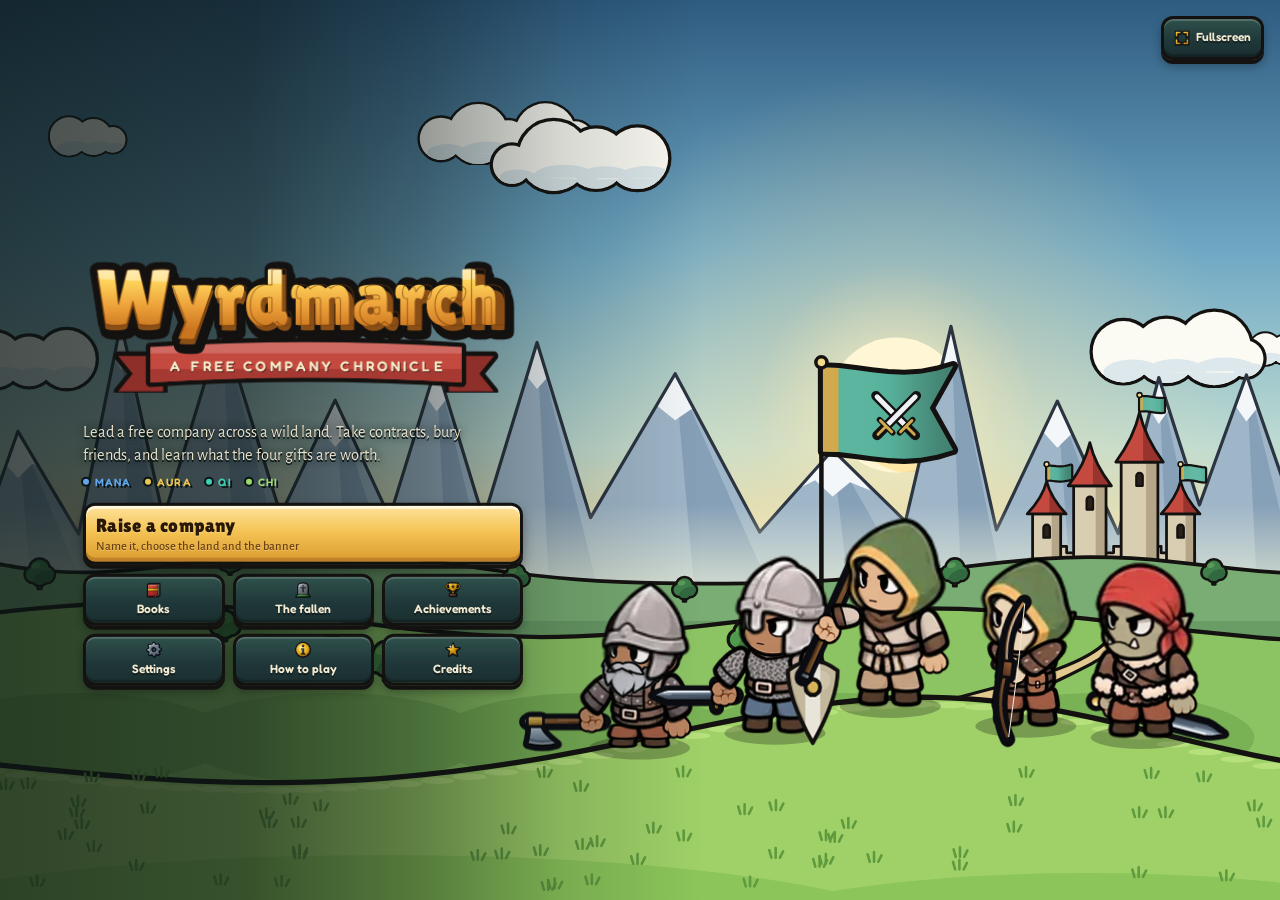
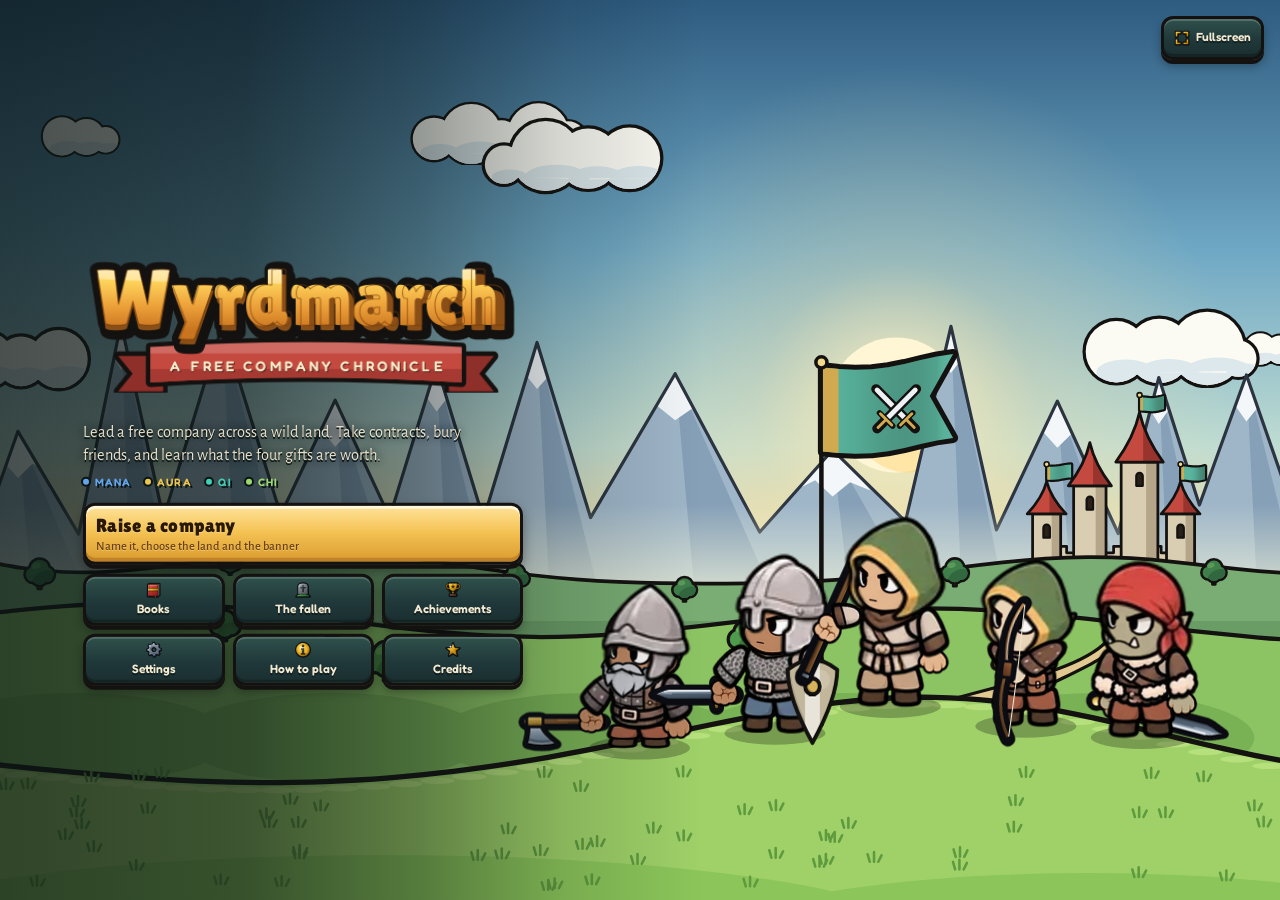
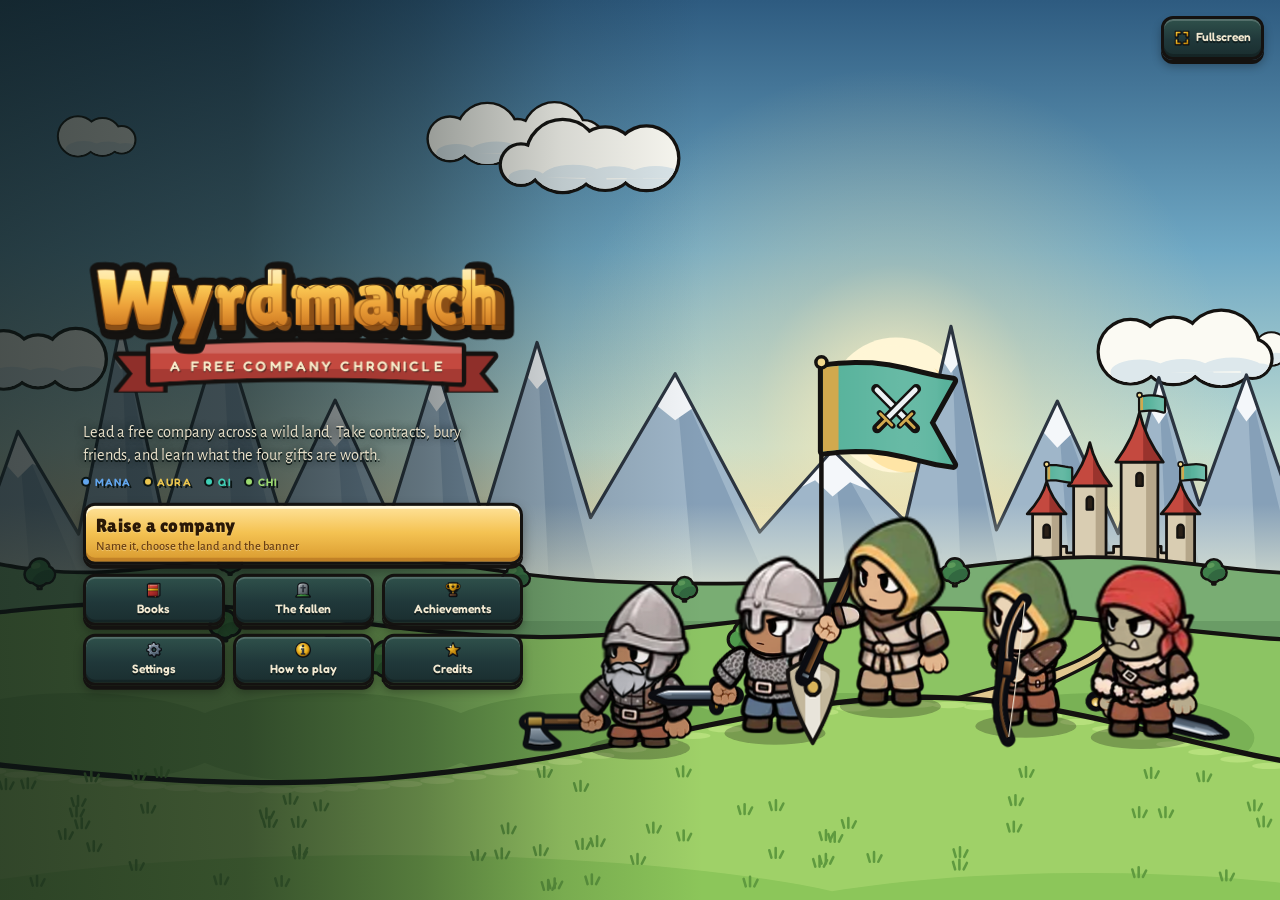
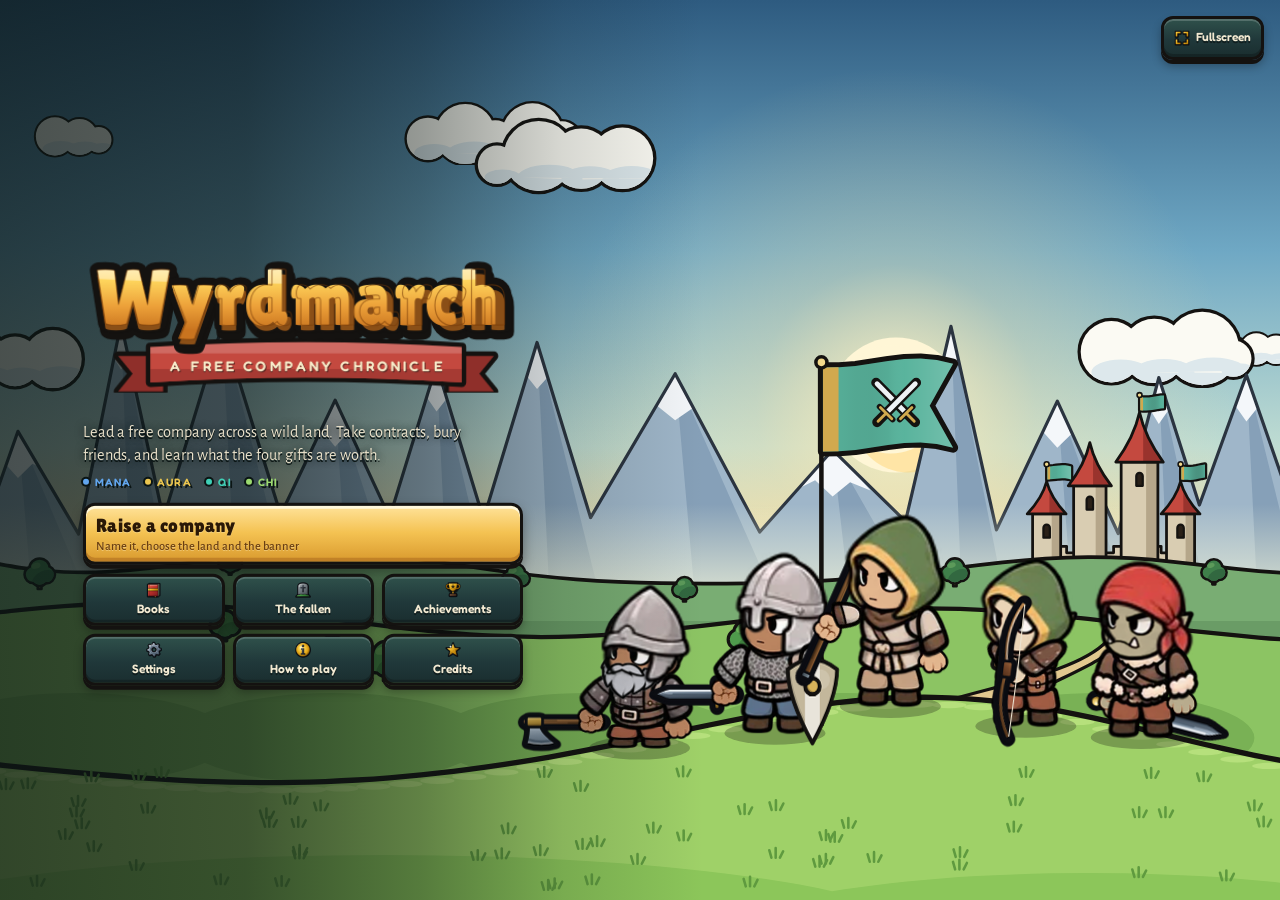
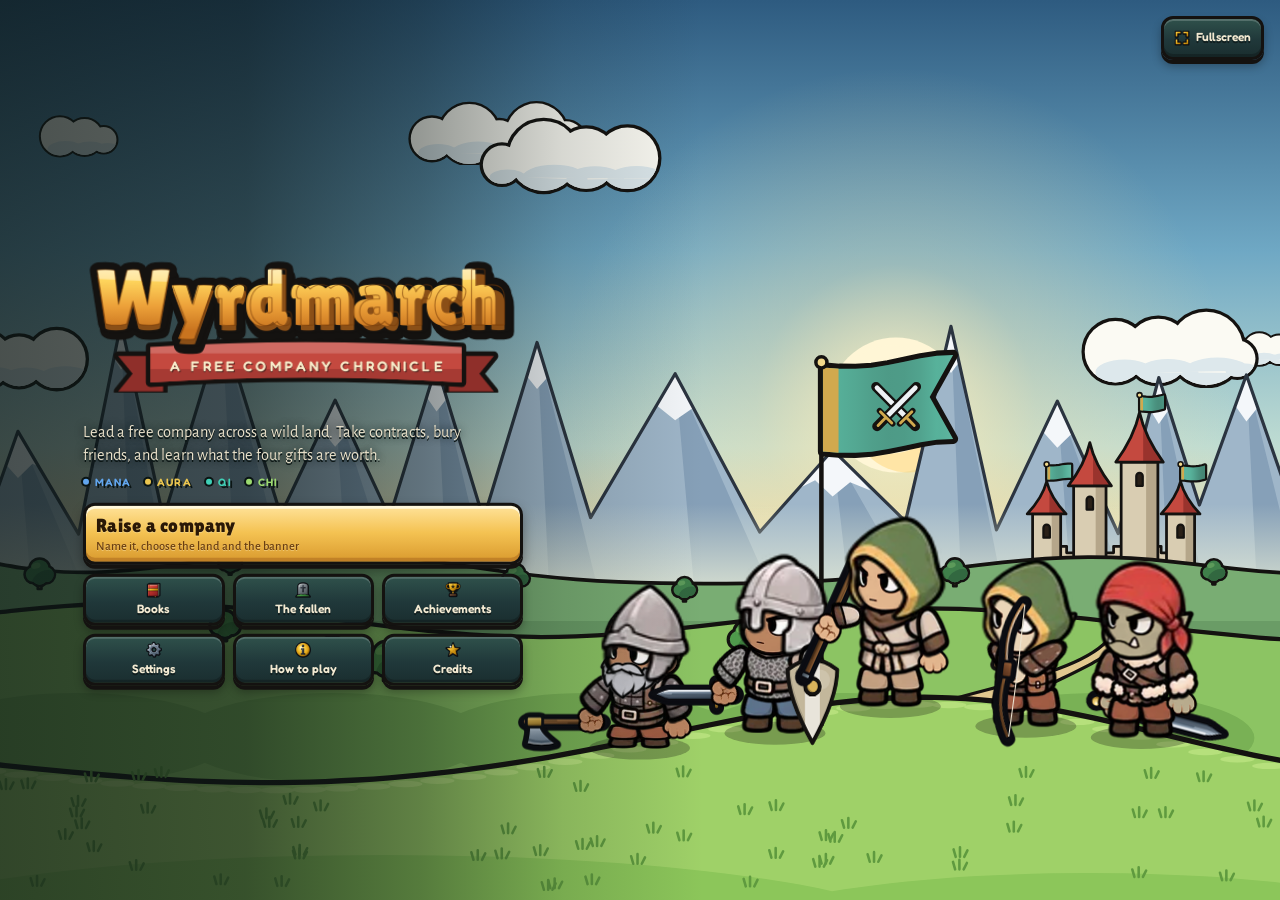
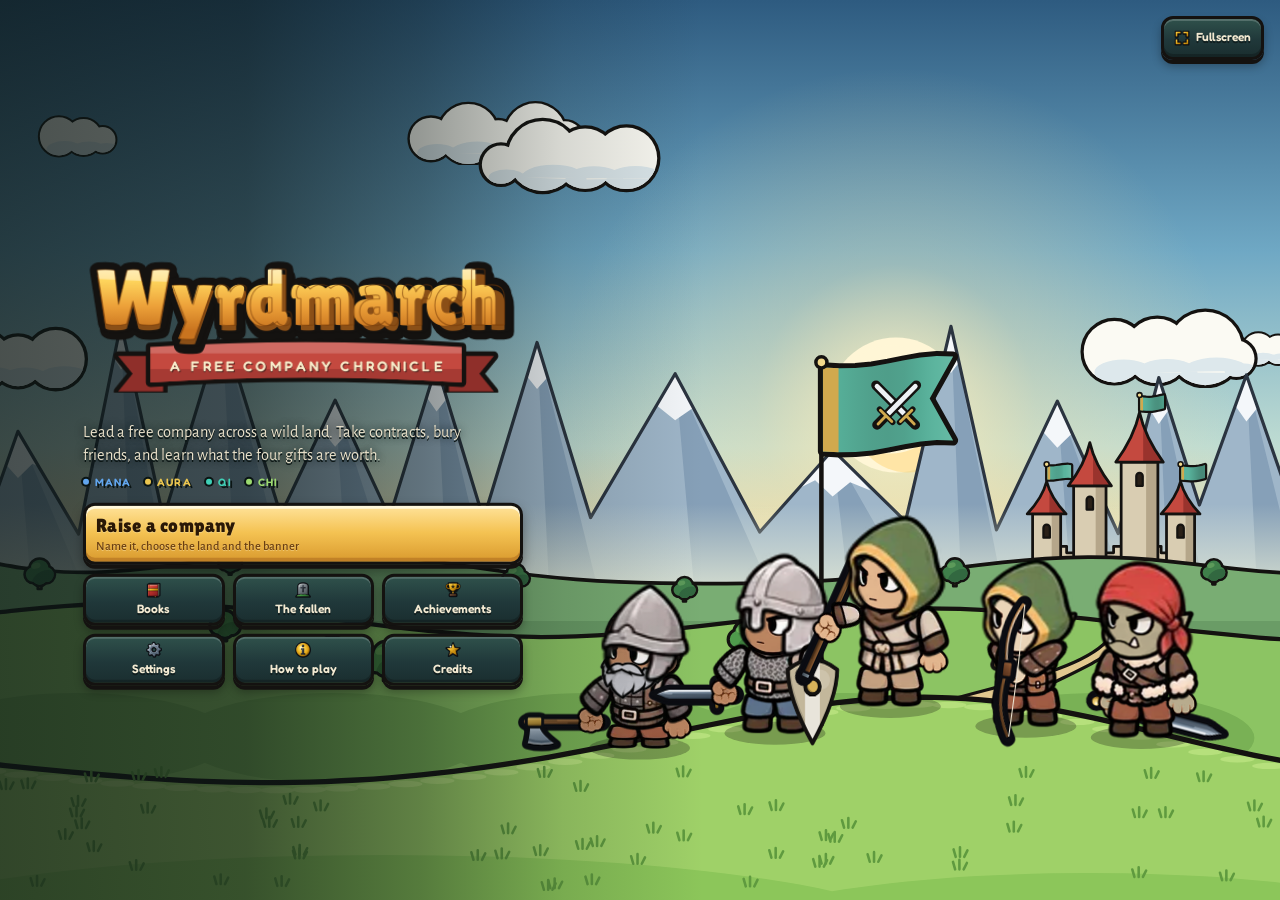
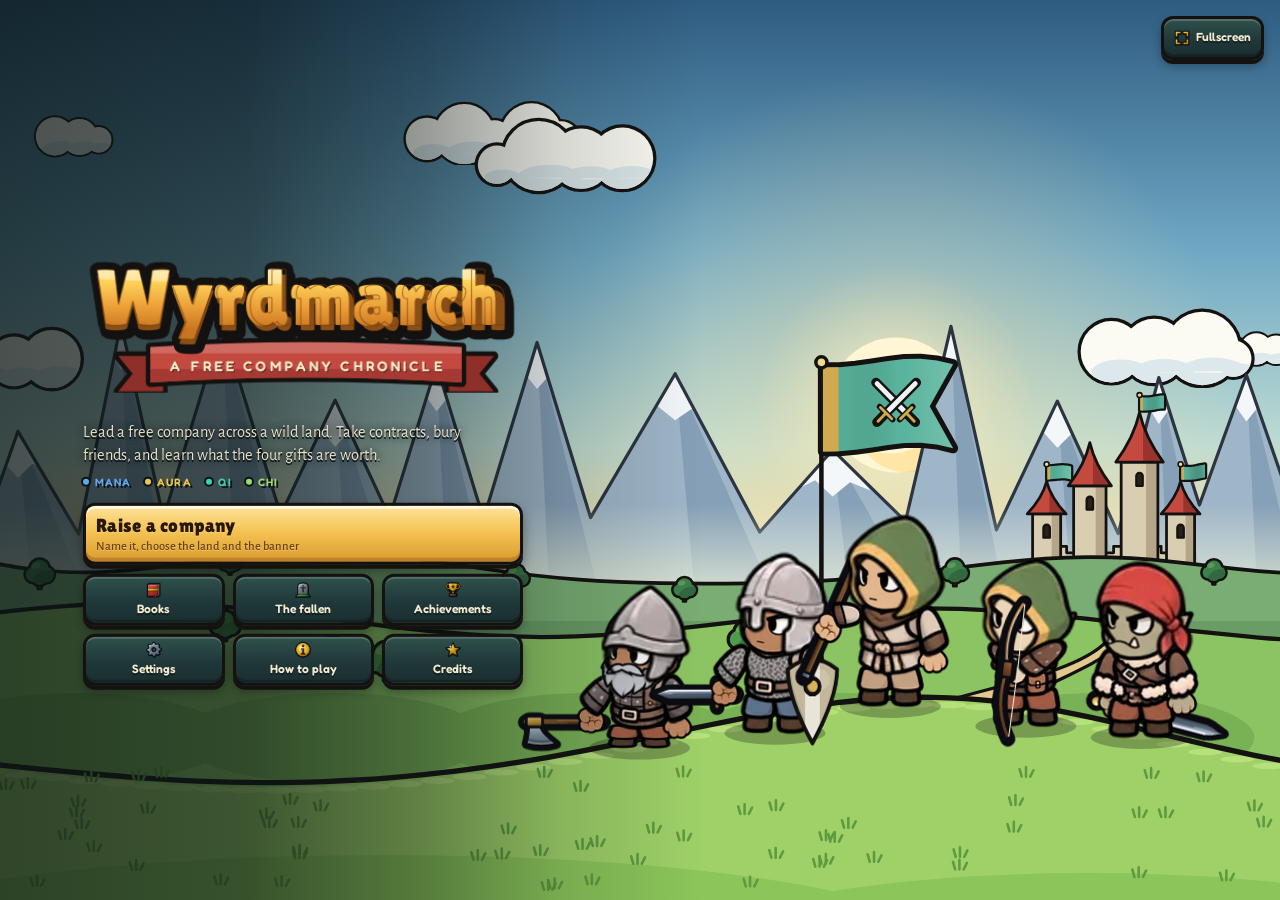
